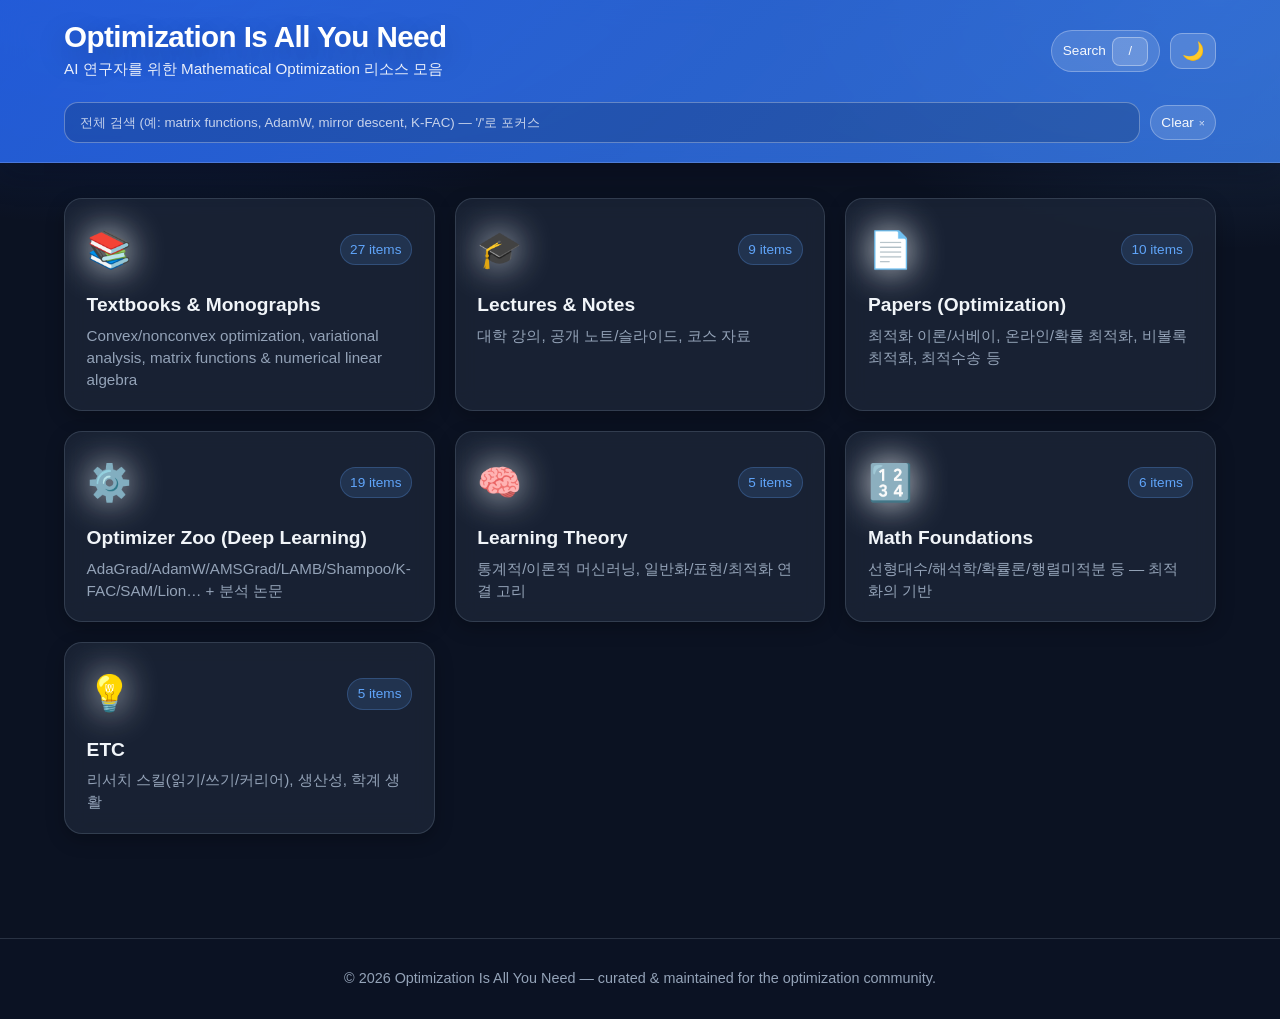
==== index.html @ f1d768b5 "Update print statement from 'Hello' to 'Goodbye'" ====
<!DOCTYPE html>
<html lang="ko">
<head>
  <meta charset="UTF-8" />
  <meta name="viewport" content="width=device-width, initial-scale=1.0" />
  <meta name="description" content="Optimization Is All You Need — mathematical optimization resources for AI researchers." />
  <title>Optimization Is All You Need</title>

  <style>
    * { margin: 0; padding: 0; box-sizing: border-box; }

    /* Theme */
    :root {
      --primary: #2563eb;
      --primary2: #3b82f6;
      --accent: #60a5fa;

      --bg: #0b1222;
      --panel: rgba(30, 41, 59, 0.85);
      --card: rgba(30, 41, 59, 0.7);
      --card-solid: #1e293b;

      --text: #f1f5f9;
      --muted: #94a3b8;
      --border: rgba(148, 163, 184, 0.22);

      --link: #7dd3fc;
      --shadow: 0 10px 30px rgba(0,0,0,0.35);
      --shadow-soft: 0 6px 18px rgba(0,0,0,0.25);

      --radius-lg: 18px;
      --radius-md: 12px;
      --radius-sm: 10px;
      --focus: 0 0 0 4px rgba(96, 165, 250, 0.25);
    }

    [data-theme="light"] {
      --bg: #f8fafc;
      --panel: rgba(255, 255, 255, 0.92);
      --card: rgba(255, 255, 255, 0.78);
      --card-solid: #ffffff;

      --text: #0f172a;
      --muted: #475569;
      --border: rgba(15, 23, 42, 0.12);

      --link: #2563eb;
      --shadow: 0 10px 26px rgba(2, 6, 23, 0.12);
      --shadow-soft: 0 6px 16px rgba(2, 6, 23, 0.09);
      --focus: 0 0 0 4px rgba(37, 99, 235, 0.16);
    }

    html { scroll-behavior: smooth; }
    body {
      font-family: -apple-system, BlinkMacSystemFont, "Segoe UI", Roboto, "Helvetica Neue", Arial, sans-serif;
      background: radial-gradient(1200px 600px at 12% -10%, rgba(37,99,235,0.35), transparent 55%),
                  radial-gradient(900px 500px at 95% 0%, rgba(96,165,250,0.22), transparent 50%),
                  var(--bg);
      color: var(--text);
      min-height: 100vh;
      line-height: 1.6;
      transition: background 0.25s ease, color 0.25s ease;
    }

    a { color: var(--link); }
    a:hover { color: var(--primary2); }

    :focus-visible { outline: none; box-shadow: var(--focus); border-radius: 8px; }

    /* Header */
    header {
      position: sticky;
      top: 0;
      z-index: 100;
      backdrop-filter: blur(14px);
      background: linear-gradient(135deg, rgba(37, 99, 235, 0.88), rgba(59, 130, 246, 0.78));
      border-bottom: 1px solid rgba(255,255,255,0.18);
      box-shadow: 0 12px 28px rgba(2,6,23,0.25);
    }

    .header-inner {
      max-width: 1200px;
      margin: 0 auto;
      padding: 1.3rem 1.5rem;
      display: flex;
      gap: 1rem;
      align-items: center;
      justify-content: space-between;
    }

    .brand {
      display: flex;
      flex-direction: column;
      gap: 0.25rem;
      min-width: 240px;
    }

    .logo {
      font-size: 1.85rem;
      font-weight: 800;
      color: white;
      letter-spacing: -0.02em;
      text-shadow: 0 10px 30px rgba(0,0,0,0.25);
      line-height: 1.1;
    }

    .tagline {
      font-size: 0.95rem;
      color: rgba(255, 255, 255, 0.9);
    }

    .header-actions {
      display: flex;
      align-items: center;
      gap: 0.65rem;
      flex-wrap: wrap;
      justify-content: flex-end;
    }

    .chip {
      display: inline-flex;
      align-items: center;
      gap: 0.4rem;
      padding: 0.35rem 0.65rem;
      border-radius: 999px;
      border: 1px solid rgba(255,255,255,0.28);
      background: rgba(255,255,255,0.14);
      color: rgba(255,255,255,0.95);
      text-decoration: none;
      font-size: 0.85rem;
      transition: transform 0.2s ease, background 0.2s ease, border-color 0.2s ease;
      cursor: pointer;
      user-select: none;
    }

    .chip:hover {
      background: rgba(255,255,255,0.20);
      border-color: rgba(255,255,255,0.35);
      transform: translateY(-1px);
    }

    .theme-toggle {
      display: inline-flex;
      align-items: center;
      justify-content: center;
      width: 46px;
      height: 36px;
      border-radius: 12px;
      background: rgba(255,255,255,0.16);
      border: 1px solid rgba(255,255,255,0.30);
      cursor: pointer;
      transition: all 0.25s ease;
    }
    .theme-toggle:hover { background: rgba(255,255,255,0.24); transform: translateY(-1px); }
    .theme-icon { font-size: 18px; line-height: 1; }

    .header-searchbar {
      max-width: 1200px;
      margin: 0 auto;
      padding: 0 1.5rem 1.15rem 1.5rem;
    }

    .global-search {
      display: grid;
      grid-template-columns: 1fr auto;
      gap: 0.65rem;
      align-items: center;
    }

    .search-input {
      width: 100%;
      padding: 0.75rem 0.95rem;
      border-radius: 14px;
      border: 1px solid rgba(255,255,255,0.30);
      background: rgba(15, 23, 42, 0.18);
      color: white;
      outline: none;
      transition: border-color 0.2s ease, background 0.2s ease;
    }
    [data-theme="light"] .search-input {
      background: rgba(255, 255, 255, 0.78);
      border-color: rgba(15,23,42,0.14);
      color: var(--text);
    }

    .search-input::placeholder { color: rgba(255,255,255,0.75); }
    [data-theme="light"] .search-input::placeholder { color: rgba(15,23,42,0.55); }

    .search-input:focus { border-color: rgba(255,255,255,0.55); background: rgba(15,23,42,0.26); }
    [data-theme="light"] .search-input:focus { border-color: rgba(37,99,235,0.35); background: rgba(255,255,255,0.95); }

    .kbd {
      display: inline-flex;
      align-items: center;
      justify-content: center;
      border-radius: 8px;
      padding: 0.2rem 0.45rem;
      border: 1px solid rgba(255,255,255,0.35);
      background: rgba(255,255,255,0.16);
      color: rgba(255,255,255,0.92);
      font-size: 0.8rem;
      min-width: 36px;
    }
    [data-theme="light"] .kbd {
      border-color: rgba(15,23,42,0.18);
      background: rgba(15,23,42,0.06);
      color: rgba(15,23,42,0.85);
    }

    /* Main container */
    .container {
      max-width: 1200px;
      margin: 0 auto;
      padding: 2.2rem 1.5rem 3.5rem;
    }

    /* Main Page / Category grid */
    .category-grid {
      display: grid;
      grid-template-columns: repeat(auto-fit, minmax(280px, 1fr));
      gap: 1.25rem;
    }

    .category-card {
      background: var(--card);
      border: 1px solid var(--border);
      border-radius: var(--radius-lg);
      padding: 1.35rem 1.35rem 1.2rem;
      box-shadow: var(--shadow-soft);
      cursor: pointer;
      position: relative;
      overflow: hidden;
      transition: transform 0.25s ease, border-color 0.25s ease, box-shadow 0.25s ease;
      backdrop-filter: blur(10px);
    }

    .category-card::before {
      content: "";
      position: absolute;
      inset: 0;
      background: radial-gradient(900px 300px at -10% 0%, rgba(96,165,250,0.18), transparent 60%),
                  radial-gradient(800px 260px at 110% 10%, rgba(37,99,235,0.18), transparent 60%);
      opacity: 0;
      transition: opacity 0.25s ease;
      pointer-events: none;
    }

    .category-card:hover {
      transform: translateY(-3px);
      border-color: rgba(96,165,250,0.55);
      box-shadow: var(--shadow);
    }
    .category-card:hover::before { opacity: 1; }

    .category-top {
      display: flex;
      align-items: center;
      justify-content: space-between;
      gap: 1rem;
      margin-bottom: 0.75rem;
    }

    .category-icon {
      font-size: 2.25rem;
      filter: drop-shadow(0 0 18px currentColor);
    }

    .category-count {
      display: inline-flex;
      align-items: center;
      justify-content: center;
      padding: 0.25rem 0.6rem;
      border-radius: 999px;
      font-size: 0.85rem;
      background: rgba(96,165,250,0.14);
      border: 1px solid rgba(96,165,250,0.25);
      color: var(--accent);
      min-width: 64px;
    }
    [data-theme="light"] .category-count {
      background: rgba(37,99,235,0.08);
      border-color: rgba(37,99,235,0.18);
      color: var(--primary);
    }

    .category-title {
      font-size: 1.2rem;
      font-weight: 750;
      margin-bottom: 0.25rem;
      color: var(--text);
    }

    .category-description {
      color: var(--muted);
      font-size: 0.95rem;
      line-height: 1.45;
    }

    /* Resource pages */
    .resource-page { display: none; }
    .fade-in { animation: fadeIn 0.5s ease-out; }

    @keyframes fadeIn {
      from { opacity: 0; transform: translateY(10px); }
      to { opacity: 1; transform: translateY(0); }
    }

    .page-header {
      display: flex;
      flex-direction: column;
      gap: 0.35rem;
      margin: 1rem 0 1.35rem;
      padding-bottom: 1rem;
      border-bottom: 1px solid var(--border);
    }

    .page-title {
      font-size: 2rem;
      font-weight: 850;
      letter-spacing: -0.02em;
      background: linear-gradient(135deg, var(--primary), var(--accent));
      -webkit-background-clip: text;
      -webkit-text-fill-color: transparent;
    }

    .page-subtitle {
      color: var(--muted);
      font-size: 0.98rem;
    }

    .back-button {
      display: inline-flex;
      align-items: center;
      gap: 0.5rem;
      padding: 0.65rem 0.95rem;
      border-radius: 12px;
      border: 1px solid var(--border);
      background: var(--panel);
      color: var(--text);
      cursor: pointer;
      box-shadow: var(--shadow-soft);
      transition: transform 0.2s ease, border-color 0.2s ease, background 0.2s ease;
      margin-top: 0.25rem;
      text-decoration: none;
      width: fit-content;
    }
    .back-button:hover {
      transform: translateX(-2px);
      border-color: rgba(96,165,250,0.55);
      background: rgba(96,165,250,0.10);
    }

    .toolbar {
      position: sticky;
      top: 138px;
      z-index: 50;
      background: linear-gradient(to bottom, rgba(2, 6, 23, 0.00), rgba(2, 6, 23, 0.12) 18%, rgba(2,6,23,0.00));
      padding: 0.75rem 0;
      margin-bottom: 0.75rem;
    }
    [data-theme="light"] .toolbar {
      background: linear-gradient(to bottom, rgba(248, 250, 252, 0.00), rgba(248, 250, 252, 0.82) 18%, rgba(248, 250, 252, 0.00));
    }

    .toolbar-inner {
      display: grid;
      grid-template-columns: 1.1fr 0.55fr 0.55fr auto;
      gap: 0.65rem;
      align-items: center;
    }

    .select {
      width: 100%;
      padding: 0.72rem 0.85rem;
      border-radius: 14px;
      border: 1px solid var(--border);
      background: var(--panel);
      color: var(--text);
      outline: none;
      transition: border-color 0.2s ease, transform 0.2s ease;
    }
    .select:hover { border-color: rgba(96,165,250,0.55); }
    .select:focus { border-color: rgba(96,165,250,0.65); }

    .count {
      color: var(--muted);
      font-size: 0.9rem;
      white-space: nowrap;
      justify-self: end;
    }

    /* Table */
    .table-wrap {
      background: var(--card);
      border: 1px solid var(--border);
      border-radius: var(--radius-lg);
      overflow: hidden;
      box-shadow: var(--shadow-soft);
      backdrop-filter: blur(12px);
    }

    .resource-table {
      width: 100%;
      border-collapse: separate;
      border-spacing: 0;
    }

    .resource-table thead th {
      position: sticky;
      top: 218px;
      z-index: 10;
      background: rgba(37,99,235,0.11);
      border-bottom: 1px solid var(--border);
      padding: 0.9rem 1rem;
      text-align: left;
      font-size: 0.82rem;
      text-transform: uppercase;
      letter-spacing: 0.08em;
      color: var(--text);
      user-select: none;
    }
    [data-theme="light"] .resource-table thead th {
      background: rgba(37,99,235,0.06);
    }

    .resource-table tbody td {
      padding: 0.95rem 1rem;
      border-bottom: 1px solid rgba(148,163,184,0.16);
      color: var(--muted);
      vertical-align: top;
    }
    [data-theme="light"] .resource-table tbody td { border-bottom-color: rgba(15,23,42,0.08); }

    .resource-table tbody tr {
      transition: transform 0.18s ease, background 0.18s ease;
    }

    .resource-table tbody tr:hover {
      background: rgba(96,165,250,0.08);
      transform: translateX(3px);
    }
    [data-theme="light"] .resource-table tbody tr:hover {
      background: rgba(37,99,235,0.04);
    }

    .resource-title {
      color: var(--text);
      font-weight: 650;
      margin-bottom: 0.25rem;
      line-height: 1.35;
    }
    .resource-meta {
      display: flex;
      gap: 0.35rem;
      flex-wrap: wrap;
      margin-top: 0.35rem;
    }

    .tag {
      display: inline-flex;
      align-items: center;
      padding: 0.18rem 0.55rem;
      border-radius: 999px;
      border: 1px solid rgba(96,165,250,0.25);
      background: rgba(96,165,250,0.12);
      color: var(--accent);
      font-size: 0.78rem;
      line-height: 1.3;
    }
    [data-theme="light"] .tag {
      border-color: rgba(37,99,235,0.18);
      background: rgba(37,99,235,0.08);
      color: var(--primary);
    }

    .badge {
      display: inline-flex;
      align-items: center;
      gap: 0.35rem;
      padding: 0.18rem 0.55rem;
      border-radius: 999px;
      font-size: 0.78rem;
      border: 1px solid rgba(255,255,255,0.20);
      background: rgba(15,23,42,0.18);
      color: rgba(255,255,255,0.90);
      line-height: 1.3;
    }
    [data-theme="light"] .badge {
      border-color: rgba(15,23,42,0.12);
      background: rgba(15,23,42,0.04);
      color: rgba(15,23,42,0.84);
    }

    .resource-link {
      display: inline-flex;
      align-items: center;
      gap: 0.3rem;
      color: var(--link);
      text-decoration: none;
      font-weight: 650;
      white-space: nowrap;
      transition: transform 0.15s ease, color 0.15s ease;
    }
    .resource-link:hover { transform: translateX(2px); color: var(--primary2); }
    .links {
      display: flex;
      flex-wrap: wrap;
      gap: 0.5rem;
    }

    .muted { color: var(--muted); }

    /* Column widths */
    .col-title { width: 44%; }
    .col-author { width: 22%; }
    .col-year { width: 9%; }
    .col-tags { width: 17%; }
    .col-link { width: 8%; }

    .hide-mobile { display: table-cell; }

    /* Global search results */
    .global-results {
      margin-top: 1.2rem;
      background: var(--card);
      border: 1px solid var(--border);
      border-radius: var(--radius-lg);
      box-shadow: var(--shadow-soft);
      padding: 1.1rem 1.1rem 0.6rem;
      display: none;
      backdrop-filter: blur(10px);
    }

    .results-header {
      display: flex;
      align-items: baseline;
      justify-content: space-between;
      gap: 1rem;
      margin-bottom: 0.85rem;
    }

    .results-title {
      font-size: 1.1rem;
      font-weight: 800;
      color: var(--text);
    }

    .results-list {
      display: grid;
      grid-template-columns: repeat(auto-fit, minmax(280px, 1fr));
      gap: 0.85rem;
      padding-bottom: 0.75rem;
    }

    .result-card {
      background: rgba(15,23,42,0.12);
      border: 1px solid var(--border);
      border-radius: var(--radius-md);
      padding: 0.95rem 0.95rem 0.85rem;
      transition: transform 0.2s ease, border-color 0.2s ease;
      cursor: pointer;
    }
    [data-theme="light"] .result-card { background: rgba(15,23,42,0.03); }
    .result-card:hover { transform: translateY(-2px); border-color: rgba(96,165,250,0.55); }

    .result-kicker {
      display: flex;
      justify-content: space-between;
      align-items: center;
      gap: 0.75rem;
      margin-bottom: 0.35rem;
    }

    .result-category {
      font-size: 0.82rem;
      font-weight: 750;
      color: rgba(255,255,255,0.86);
      background: rgba(255,255,255,0.14);
      padding: 0.18rem 0.55rem;
      border-radius: 999px;
      border: 1px solid rgba(255,255,255,0.18);
    }
    [data-theme="light"] .result-category {
      color: rgba(15,23,42,0.80);
      background: rgba(15,23,42,0.05);
      border-color: rgba(15,23,42,0.10);
    }

    .result-title {
      color: var(--text);
      font-weight: 800;
      line-height: 1.25;
      margin-bottom: 0.2rem;
    }

    .result-authors { color: var(--muted); font-size: 0.92rem; }

    /* Modal */
    .modal {
      position: fixed;
      inset: 0;
      background: rgba(2, 6, 23, 0.6);
      display: none;
      align-items: center;
      justify-content: center;
      padding: 1.2rem;
      z-index: 200;
    }
    [data-theme="light"] .modal { background: rgba(2, 6, 23, 0.38); }

    .modal-card {
      width: min(860px, 100%);
      background: var(--card-solid);
      border: 1px solid var(--border);
      border-radius: var(--radius-lg);
      box-shadow: var(--shadow);
      overflow: hidden;
    }

    .modal-header {
      padding: 1rem 1.15rem;
      border-bottom: 1px solid var(--border);
      display: flex;
      justify-content: space-between;
      align-items: flex-start;
      gap: 1rem;
      background: linear-gradient(135deg, rgba(37,99,235,0.10), rgba(96,165,250,0.06));
    }

    .modal-title {
      font-size: 1.15rem;
      font-weight: 850;
      color: var(--text);
      line-height: 1.25;
    }

    .modal-close {
      border: 1px solid var(--border);
      background: rgba(15,23,42,0.12);
      color: var(--text);
      border-radius: 12px;
      padding: 0.45rem 0.65rem;
      cursor: pointer;
      transition: transform 0.2s ease, border-color 0.2s ease, background 0.2s ease;
      white-space: nowrap;
    }
    .modal-close:hover { transform: translateY(-1px); border-color: rgba(96,165,250,0.55); background: rgba(96,165,250,0.10); }

    .modal-body {
      padding: 1rem 1.15rem 1.2rem;
      display: grid;
      grid-template-columns: 1fr 1fr;
      gap: 1rem 1.25rem;
    }

    .kv {
      padding: 0.85rem 0.9rem;
      border-radius: var(--radius-md);
      border: 1px solid var(--border);
      background: rgba(15,23,42,0.10);
    }
    [data-theme="light"] .kv { background: rgba(15,23,42,0.03); }

    .k { color: var(--muted); font-size: 0.82rem; text-transform: uppercase; letter-spacing: 0.08em; margin-bottom: 0.35rem; }
    .v { color: var(--text); font-size: 0.98rem; line-height: 1.45; }

    .modal-links { display: flex; flex-wrap: wrap; gap: 0.55rem; margin-top: 0.6rem; }

    /* Footer */
    footer {
      border-top: 1px solid var(--border);
      background: rgba(15,23,42,0.10);
      padding: 1.8rem 1rem;
      text-align: center;
      color: var(--muted);
      font-size: 0.9rem;
      margin-top: 3rem;
    }
    [data-theme="light"] footer { background: rgba(15,23,42,0.03); }

    /* Responsive */
    @media (max-width: 980px) {
      .toolbar-inner { grid-template-columns: 1fr 1fr 1fr; }
      .count { justify-self: start; grid-column: 1 / -1; }
      .resource-table thead th { top: 252px; }
    }

    @media (max-width: 760px) {
      .header-inner { flex-direction: column; align-items: flex-start; }
      .header-actions { width: 100%; justify-content: space-between; }
      .global-search { grid-template-columns: 1fr; }
      .toolbar { top: 170px; }
      .toolbar-inner { grid-template-columns: 1fr; }
      .hide-mobile { display: none; }
      .resource-table thead th { top: 310px; }
      .modal-body { grid-template-columns: 1fr; }
    }

    @media (prefers-reduced-motion: reduce) {
      * { animation: none !important; transition: none !important; scroll-behavior: auto !important; }
    }
  </style>
</head>

<body>
  <header>
    <div class="header-inner">
      <div class="brand">
        <div class="logo">Optimization Is All You Need</div>
        <div class="tagline">AI 연구자를 위한 Mathematical Optimization 리소스 모음</div>
      </div>

      <div class="header-actions">
        <span class="chip" title="키보드 단축키">
          <span>Search</span>
          <span class="kbd">/</span>
        </span>

        <button class="theme-toggle" onclick="toggleTheme()" aria-label="Toggle theme">
          <span class="theme-icon">🌙</span>
        </button>
      </div>
    </div>

    <div class="header-searchbar">
      <div class="global-search">
        <input id="global-search-input" class="search-input" type="text"
               placeholder="전체 검색 (예: matrix functions, AdamW, mirror descent, K-FAC) — '/'로 포커스"
               autocomplete="off" />
        <span class="chip" onclick="clearGlobalSearch()" title="검색 초기화">Clear ⨯</span>
      </div>
    </div>
  </header>

  <main class="container">
    <!-- MAIN -->
    <section id="main-page" class="fade-in">
      <div class="category-grid">
        <div class="category-card" onclick="showCategory('textbook')">
          <div class="category-top">
            <div class="category-icon">📚</div>
            <div class="category-count" data-count-for="textbook">—</div>
          </div>
          <div class="category-title">Textbooks & Monographs</div>
          <div class="category-description">Convex/nonconvex optimization, variational analysis, matrix functions & numerical linear algebra</div>
        </div>

        <div class="category-card" onclick="showCategory('lecture')">
          <div class="category-top">
            <div class="category-icon">🎓</div>
            <div class="category-count" data-count-for="lecture">—</div>
          </div>
          <div class="category-title">Lectures & Notes</div>
          <div class="category-description">대학 강의, 공개 노트/슬라이드, 코스 자료</div>
        </div>

        <div class="category-card" onclick="showCategory('paper')">
          <div class="category-top">
            <div class="category-icon">📄</div>
            <div class="category-count" data-count-for="paper">—</div>
          </div>
          <div class="category-title">Papers (Optimization)</div>
          <div class="category-description">최적화 이론/서베이, 온라인/확률 최적화, 비볼록 최적화, 최적수송 등</div>
        </div>

        <div class="category-card" onclick="showCategory('optimizer')">
          <div class="category-top">
            <div class="category-icon">⚙️</div>
            <div class="category-count" data-count-for="optimizer">—</div>
          </div>
          <div class="category-title">Optimizer Zoo (Deep Learning)</div>
          <div class="category-description">AdaGrad/AdamW/AMSGrad/LAMB/Shampoo/K-FAC/SAM/Lion… + 분석 논문</div>
        </div>

        <div class="category-card" onclick="showCategory('learning-theory')">
          <div class="category-top">
            <div class="category-icon">🧠</div>
            <div class="category-count" data-count-for="learning-theory">—</div>
          </div>
          <div class="category-title">Learning Theory</div>
          <div class="category-description">통계적/이론적 머신러닝, 일반화/표현/최적화 연결 고리</div>
        </div>

        <div class="category-card" onclick="showCategory('mathematics')">
          <div class="category-top">
            <div class="category-icon">🔢</div>
            <div class="category-count" data-count-for="mathematics">—</div>
          </div>
          <div class="category-title">Math Foundations</div>
          <div class="category-description">선형대수/해석학/확률론/행렬미적분 등 — 최적화의 기반</div>
        </div>

        <div class="category-card" onclick="showCategory('etc')">
          <div class="category-top">
            <div class="category-icon">💡</div>
            <div class="category-count" data-count-for="etc">—</div>
          </div>
          <div class="category-title">ETC</div>
          <div class="category-description">리서치 스킬(읽기/쓰기/커리어), 생산성, 학계 생활</div>
        </div>
      </div>

      <div id="global-search-results" class="global-results">
        <div class="results-header">
          <div class="results-title">Search results</div>
          <div class="muted" id="global-search-count"></div>
        </div>
        <div id="global-search-list" class="results-list"></div>
      </div>
    </section>

    <!-- TEXTBOOK -->
    <section id="textbook-page" class="resource-page">
      <button class="back-button" onclick="showMain()">← Back</button>
      <div class="page-header">
        <div class="page-title">📚 Textbooks & Monographs</div>
        <div class="page-subtitle">최적화 이론 + 수치선형대수(행렬함수 포함)까지 한 번에</div>
      </div>
      <div class="toolbar">
        <div class="toolbar-inner">
          <input id="textbook-search" class="select" type="text" placeholder="Search (title / authors / tags / notes) ..." autocomplete="off" />
          <select id="textbook-tag" class="select"></select>
          <select id="textbook-sort" class="select"></select>
          <div id="textbook-count" class="count"></div>
        </div>
      </div>
      <div class="table-wrap">
        <table id="textbook-table" class="resource-table">
          <thead>
            <tr>
              <th class="col-title">Title</th>
              <th class="col-author">Author(s)</th>
              <th class="col-year hide-mobile">Year</th>
              <th class="col-tags hide-mobile">Tags</th>
              <th class="col-link">Links</th>
            </tr>
          </thead>
          <tbody></tbody>
        </table>
      </div>
    </section>

    <!-- LECTURE -->
    <section id="lecture-page" class="resource-page">
      <button class="back-button" onclick="showMain()">← Back</button>
      <div class="page-header">
        <div class="page-title">🎓 Lectures & Notes</div>
        <div class="page-subtitle">검증된 코스 페이지/슬라이드/노트 위주로 정리</div>
      </div>
      <div class="toolbar">
        <div class="toolbar-inner">
          <input id="lecture-search" class="select" type="text" placeholder="Search (title / instructor / tags) ..." autocomplete="off" />
          <select id="lecture-tag" class="select"></select>
          <select id="lecture-sort" class="select"></select>
          <div id="lecture-count" class="count"></div>
        </div>
      </div>
      <div class="table-wrap">
        <table id="lecture-table" class="resource-table">
          <thead>
            <tr>
              <th class="col-title">Course / Resource</th>
              <th class="col-author">Instructor / Owner</th>
              <th class="col-year hide-mobile">Level</th>
              <th class="col-tags hide-mobile">Tags</th>
              <th class="col-link">Links</th>
            </tr>
          </thead>
          <tbody></tbody>
        </table>
      </div>
    </section>

    <!-- PAPER -->
    <section id="paper-page" class="resource-page">
      <button class="back-button" onclick="showMain()">← Back</button>
      <div class="page-header">
        <div class="page-title">📄 Papers (Optimization)</div>
        <div class="page-subtitle">서베이/이론/응용 — 최적화 연구의 큰 지도</div>
      </div>
      <div class="toolbar">
        <div class="toolbar-inner">
          <input id="paper-search" class="select" type="text" placeholder="Search (title / authors / venue / tags) ..." autocomplete="off" />
          <select id="paper-tag" class="select"></select>
          <select id="paper-sort" class="select"></select>
          <div id="paper-count" class="count"></div>
        </div>
      </div>
      <div class="table-wrap">
        <table id="paper-table" class="resource-table">
          <thead>
            <tr>
              <th class="col-title">Title</th>
              <th class="col-author">Author(s)</th>
              <th class="col-year hide-mobile">Year</th>
              <th class="col-tags hide-mobile">Tags</th>
              <th class="col-link">Links</th>
            </tr>
          </thead>
          <tbody></tbody>
        </table>
      </div>
    </section>

    <!-- OPTIMIZER -->
    <section id="optimizer-page" class="resource-page">
      <button class="back-button" onclick="showMain()">← Back</button>
      <div class="page-header">
        <div class="page-title">⚙️ Optimizer Zoo (Deep Learning)</div>
        <div class="page-subtitle">대표 옵티마이저 논문 + 수렴/일반화 분석 (태그/검색/정렬 지원)</div>
      </div>
      <div class="toolbar">
        <div class="toolbar-inner">
          <input id="optimizer-search" class="select" type="text" placeholder="Search (AdamW / Shampoo / SAM / …) ..." autocomplete="off" />
          <select id="optimizer-tag" class="select"></select>
          <select id="optimizer-sort" class="select"></select>
          <div id="optimizer-count" class="count"></div>
        </div>
      </div>
      <div class="table-wrap">
        <table id="optimizer-table" class="resource-table">
          <thead>
            <tr>
              <th class="col-title">Title</th>
              <th class="col-author">Author(s)</th>
              <th class="col-year hide-mobile">Year</th>
              <th class="col-tags hide-mobile">Tags</th>
              <th class="col-link">Links</th>
            </tr>
          </thead>
          <tbody></tbody>
        </table>
      </div>
    </section>

    <!-- LEARNING THEORY -->
    <section id="learning-theory-page" class="resource-page">
      <button class="back-button" onclick="showMain()">← Back</button>
      <div class="page-header">
        <div class="page-title">🧠 Learning Theory</div>
        <div class="page-subtitle">최적화와 학습이 만나는 지점 (일반화/표현/통계)</div>
      </div>
      <div class="toolbar">
        <div class="toolbar-inner">
          <input id="learning-theory-search" class="select" type="text" placeholder="Search ..." autocomplete="off" />
          <select id="learning-theory-tag" class="select"></select>
          <select id="learning-theory-sort" class="select"></select>
          <div id="learning-theory-count" class="count"></div>
        </div>
      </div>
      <div class="table-wrap">
        <table id="learning-theory-table" class="resource-table">
          <thead>
            <tr>
              <th class="col-title">Title</th>
              <th class="col-author">Author(s)</th>
              <th class="col-year hide-mobile">Year</th>
              <th class="col-tags hide-mobile">Tags</th>
              <th class="col-link">Links</th>
            </tr>
          </thead>
          <tbody></tbody>
        </table>
      </div>
    </section>

    <!-- MATHEMATICS -->
    <section id="mathematics-page" class="resource-page">
      <button class="back-button" onclick="showMain()">← Back</button>
      <div class="page-header">
        <div class="page-title">🔢 Math Foundations</div>
        <div class="page-subtitle">선형대수/확률/해석/행렬미적분/고차원확률 — 연구 필수 배경지식</div>
      </div>
      <div class="toolbar">
        <div class="toolbar-inner">
          <input id="mathematics-search" class="select" type="text" placeholder="Search ..." autocomplete="off" />
          <select id="mathematics-tag" class="select"></select>
          <select id="mathematics-sort" class="select"></select>
          <div id="mathematics-count" class="count"></div>
        </div>
      </div>
      <div class="table-wrap">
        <table id="mathematics-table" class="resource-table">
          <thead>
            <tr>
              <th class="col-title">Title</th>
              <th class="col-author">Author(s)</th>
              <th class="col-year hide-mobile">Year</th>
              <th class="col-tags hide-mobile">Tags</th>
              <th class="col-link">Links</th>
            </tr>
          </thead>
          <tbody></tbody>
        </table>
      </div>
    </section>

    <!-- ETC -->
    <section id="etc-page" class="resource-page">
      <button class="back-button" onclick="showMain()">← Back</button>
      <div class="page-header">
        <div class="page-title">💡 ETC</div>
        <div class="page-subtitle">좋은 연구자가 되기 위한 글/강의/가이드</div>
      </div>
      <div class="toolbar">
        <div class="toolbar-inner">
          <input id="etc-search" class="select" type="text" placeholder="Search ..." autocomplete="off" />
          <select id="etc-tag" class="select"></select>
          <select id="etc-sort" class="select"></select>
          <div id="etc-count" class="count"></div>
        </div>
      </div>
      <div class="table-wrap">
        <table id="etc-table" class="resource-table">
          <thead>
            <tr>
              <th class="col-title">Title</th>
              <th class="col-author">Author(s)</th>
              <th class="col-year hide-mobile">Year</th>
              <th class="col-tags hide-mobile">Tags</th>
              <th class="col-link">Links</th>
            </tr>
          </thead>
          <tbody></tbody>
        </table>
      </div>
    </section>
  </main>

  <footer>
    <div>© 2026 Optimization Is All You Need — curated &amp; maintained for the optimization community.</div>
  </footer>

  <!-- DETAIL MODAL -->
  <div id="detail-modal" class="modal" role="dialog" aria-modal="true" aria-hidden="true">
    <div class="modal-card" role="document">
      <div class="modal-header">
        <div>
          <div id="modal-title" class="modal-title">Title</div>
          <div id="modal-subtitle" class="muted"></div>
        </div>
        <button class="modal-close" onclick="closeModal()">Close ⨯</button>
      </div>
      <div class="modal-body">
        <div class="kv">
          <div class="k">Authors</div>
          <div id="modal-authors" class="v">—</div>
        </div>
        <div class="kv">
          <div class="k">Year / Level</div>
          <div id="modal-year" class="v">—</div>
        </div>
        <div class="kv">
          <div class="k">Tags</div>
          <div id="modal-tags" class="v">—</div>
        </div>
        <div class="kv">
          <div class="k">Notes</div>
          <div id="modal-notes" class="v">—</div>
        </div>
        <div class="kv" style="grid-column: 1 / -1;">
          <div class="k">Links</div>
          <div id="modal-links" class="modal-links"></div>
        </div>
      </div>
    </div>
  </div>

  <script>
    /*******************************************************************
     * Data
     *******************************************************************/
    const CATEGORY_LABELS = {
      "textbook": "Textbooks",
      "lecture": "Lectures",
      "paper": "Papers",
      "optimizer": "Optimizers",
      "learning-theory": "Learning Theory",
      "mathematics": "Mathematics",
      "etc": "ETC"
    };

    const DATA = {
      "textbook": [
        {
          title: "Convex Optimization",
          authors: "Stephen Boyd, Lieven Vandenberghe",
          year: 2004,
          tags: ["Convex", "Duality", "Free PDF"],
          notes: "클래식. 최적화/듀얼리티/내부점 방법까지.",
          links: [{ label: "PDF", url: "https://web.stanford.edu/~boyd/cvxbook/bv_cvxbook.pdf" }]
        },
        {
          title: "Introductory Lectures on Convex Optimization: A Basic Course",
          authors: "Yurii Nesterov",
          year: 2004,
          tags: ["Convex", "Complexity", "Book"],
          notes: "가속도/복잡도 관점의 표준 레퍼런스.",
          links: [{ label: "Springer", url: "https://link.springer.com/book/10.1007/978-1-4419-8853-9" }]
        },
        {
          title: "Lectures on Convex Optimization (2nd ed.)",
          authors: "Yurii Nesterov",
          year: 2018,
          tags: ["Convex", "Advanced", "Book"],
          notes: "스무딩/내부점/복잡도까지 더 현대적으로 정리.",
          links: [{ label: "Springer", url: "https://link.springer.com/book/10.1007/978-3-319-91578-4" }]
        },
        {
          title: "Lectures on Modern Convex Optimization",
          authors: "Aharon Ben-Tal, Arkadi Nemirovski",
          year: 2001,
          tags: ["Conic", "SDP", "Robust", "Book"],
          notes: "구조적(convex) 문제(특히 conic/SDP/robust) 중심.",
          links: [{ label: "SIAM", url: "https://epubs.siam.org/doi/10.1137/1.9780898718829" }]
        },
        {
          title: "First-Order Methods in Optimization",
          authors: "Amir Beck",
          year: 2017,
          tags: ["First-order", "Proximal", "ADMM", "Book"],
          notes: "프록시멀/가속/분해/ADMM까지 한 권에.",
          links: [{ label: "SIAM", url: "https://epubs.siam.org/doi/10.1137/1.9781611974997" }]
        },
        {
          title: "Numerical Optimization",
          authors: "Jorge Nocedal, Stephen J. Wright",
          year: 2006,
          tags: ["Numerical", "Quasi-Newton", "Trust-region", "Book"],
          notes: "연속 최적화 알고리즘(실무+이론) 대표 교과서.",
          links: [{ label: "Springer", url: "https://link.springer.com/book/10.1007/978-0-387-40065-5" }]
        },
        {
          title: "Nonlinear Programming (3rd ed.)",
          authors: "Dimitri P. Bertsekas",
          year: 2016,
          tags: ["Nonlinear", "KKT", "Duality", "Book"],
          notes: "라그랑주/제약/비선형 최적화의 깊은 정리.",
          links: [{ label: "Athena", url: "https://www.athenasc.com/nonlinbook.html" }]
        },
        {
          title: "Introduction to Linear Optimization",
          authors: "Dimitris Bertsimas, John N. Tsitsiklis",
          year: 1997,
          tags: ["LP", "Network flow", "Discrete", "Book"],
          notes: "LP/네트워크/정수 최적화 입문을 깔끔하게.",
          links: [{ label: "Athena", url: "https://athenasc.com/linoptbook.html" }]
        },
        {
          title: "Convex Optimization: Algorithms and Complexity",
          authors: "Sébastien Bubeck",
          year: 2014,
          tags: ["Convex", "Complexity", "Free PDF"],
          notes: "블랙박스 모델/복잡도 정리와 알고리즘 요약.",
          links: [{ label: "arXiv", url: "https://arxiv.org/abs/1405.4980" }]
        },
        {
          title: "Introduction to Online Convex Optimization",
          authors: "Elad Hazan",
          year: 2019,
          tags: ["OCO", "Regret", "Bandits", "Free PDF"],
          notes: "OCO를 '프로세스'로 보는 관점의 필독 노트.",
          links: [{ label: "arXiv", url: "https://arxiv.org/abs/1909.05207" }]
        },
        {
          title: "A Modern Introduction to Online Learning",
          authors: "Francesco Orabona",
          year: 2019,
          tags: ["Online", "Parameter-free", "Free PDF"],
          notes: "파라미터-프리, 적응적 온라인 학습 관점.",
          links: [{ label: "arXiv", url: "https://arxiv.org/abs/1912.13213" }]
        },
        {
          title: "Online Learning and Online Convex Optimization",
          authors: "Shai Shalev-Shwartz",
          year: 2012,
          tags: ["OCO", "Regret", "Monograph"],
          notes: "Now Publishers 모노그래프(정리 중심).",
          links: [{ label: "Now", url: "https://www.nowpublishers.com/article/Details/MAL-018" }]
        },
        {
          title: "Convex Analysis and Monotone Operator Theory in Hilbert Spaces (2nd ed.)",
          authors: "Heinz H. Bauschke, Patrick L. Combettes",
          year: 2017,
          tags: ["Convex", "Monotone", "Proximal", "Book"],
          notes: "모노톤 연산자/고정점/프록시멀 알고리즘의 큰 뼈대.",
          links: [{ label: "Springer", url: "https://link.springer.com/book/10.1007/978-3-319-48311-5" }]
        },
        {
          title: "Variational Analysis",
          authors: "R. Tyrrell Rockafellar, Roger J.-B. Wets",
          year: 1998,
          tags: ["Variational", "Subdifferential", "Book"],
          notes: "서브미분/에피수렴/모노톤 등 최적화의 언어.",
          links: [{ label: "Springer", url: "https://link.springer.com/book/10.1007/978-3-642-02431-3" }]
        },
        {
          title: "Convex Optimization Theory (free draft)",
          authors: "Dimitri P. Bertsekas",
          year: 2019,
          tags: ["Convex", "Duality", "Free PDF"],
          notes: "Bertsekas가 공개한 Convex theory PDF (정리+직관).",
          links: [{ label: "PDF", url: "https://web.mit.edu/dimitrib/www/Convex_Theory_Entire_Book.pdf" }]
        },
        {
          title: "Shampoo: Preconditioned Stochastic Tensor Optimization",
          authors: "Vineet Gupta, Tomer Koren, Yoram Singer",
          year: 2018,
          tags: ["Second-order-ish", "Preconditioning", "Free PDF"],
          notes: "텐서 구조를 이용한 preconditioner(이론 포함).",
          links: [{ label: "arXiv", url: "https://arxiv.org/abs/1802.09568" }]
        },
        {
          title: "Matrix Analysis (2nd ed.)",
          authors: "Roger A. Horn, Charles R. Johnson",
          year: 2012,
          tags: ["Matrix", "Inequalities", "Book"],
          notes: "행렬 부등식/스펙트럼/정규형까지. 필수 레퍼런스.",
          links: [{ label: "Cambridge", url: "https://www.cambridge.org/cv/universitypress/subjects/mathematics/algebra/matrix-analysis-2nd-edition" }]
        },
        {
          title: "Topics in Matrix Analysis",
          authors: "Roger A. Horn, Charles R. Johnson",
          year: 1991,
          tags: ["Matrix", "Advanced", "Book"],
          notes: "Matrix Analysis 후속. 더 깊은 토픽들.",
          links: [{ label: "Cambridge", url: "https://www.cambridge.org/core/books/topics-in-matrix-analysis/B988495A235F1C3406EA484A2C477B03" }]
        },
        {
          title: "Matrix Analysis",
          authors: "Rajendra Bhatia",
          year: 1997,
          tags: ["Matrix", "Operator", "Book"],
          notes: "Functional-analytic 스타일의 matrix inequalities 정리.",
          links: [{ label: "Springer", url: "https://link.springer.com/book/10.1007/978-1-4612-0653-8" }]
        },
        {
          title: "Functions of Matrices: Theory and Computation",
          authors: "Nicholas J. Higham",
          year: 2008,
          tags: ["Matrix Functions", "Numerical", "Book"],
          notes: "행렬함수의 사실상 표준 교과서(SIAM).",
          links: [{ label: "SIAM", url: "https://epubs.siam.org/doi/10.1137/1.9780898717778" }]
        },
        {
          title: "Matrix Computations (4th ed.)",
          authors: "Gene H. Golub, Charles F. Van Loan",
          year: 2013,
          tags: ["Numerical LA", "Matrix", "Book"],
          notes: "수치선형대수의 바이블(분해/해법/행렬함수).",
          links: [{ label: "JHU Press", url: "https://www.press.jhu.edu/books/title/10678/matrix-computations" }]
        },
        {
          title: "Numerical Linear Algebra",
          authors: "Lloyd N. Trefethen, David Bau III",
          year: 1997,
          tags: ["Numerical LA", "Book"],
          notes: "짧고 밀도 높은 수치선형대수 교과서(SIAM).",
          links: [{ label: "SIAM", url: "https://epubs.siam.org/doi/10.1137/1.9780898719574" }]
        },
        {
          title: "Accuracy and Stability of Numerical Algorithms (2nd ed.)",
          authors: "Nicholas J. Higham",
          year: 2002,
          tags: ["Numerical", "Floating point", "Book"],
          notes: "수치 오차/안정성의 기본기(특히 선형대수).",
          links: [{ label: "SIAM", url: "https://epubs.siam.org/doi/book/10.1137/1.9780898718027" }]
        },
        {
          title: "Bandit Algorithms",
          authors: "Tor Lattimore, Csaba Szepesvári",
          year: 2020,
          tags: ["Bandits", "Free PDF"],
          notes: "밴딧의 거의 모든 것(무료 PDF 제공).",
          links: [{ label: "PDF", url: "https://tor-lattimore.com/downloads/book/book.pdf" }]
        },
        {
          title: "Algorithms for Optimization",
          authors: "Mykel J. Kochenderfer, Tim A. Wheeler",
          year: 2019,
          tags: ["General", "Free PDF"],
          notes: "광범위한 최적화 알고리즘을 실전 관점으로.",
          links: [{ label: "PDF", url: "https://algorithmsbook.com/optimization/files/optimization.pdf" }]
        },
        {
          title: "Large Scale Convex Optimization",
          authors: "Kyungseok Ryu",
          year: 2023,
          tags: ["Large-scale", "Free", "Book"],
          notes: "대규모 최적화 실전/이론(웹 기반).",
          links: [{ label: "Site", url: "https://large-scale-book.mathopt.com" }]
        },
        {
          title: "Perturbations, Optimization, and Statistics",
          authors: "Tamir Hazan, George Papandreou, Daniel Tarlow (eds.)",
          year: 2016,
          tags: ["Optimization", "Statistics", "Book"],
          notes: "Perturbation 관점(예: Gumbel)과 최적화/통계 연결.",
          links: [{ label: "MIT Press", url: "https://mitpress.mit.edu/9780262549943/perturbations-optimization-and-statistics/" }]
        }
      ],

      "lecture": [
        {
          title: "EE364a: Convex Optimization I",
          authors: "Stephen Boyd (Stanford)",
          year: "상~",
          tags: ["Convex", "Course", "Stanford"],
          notes: "코스 페이지(과제/자료). SEE/영상도 함께 참고 가능.",
          links: [
            { label: "Course", url: "https://ee364a.stanford.edu/" },
            { label: "SEE", url: "https://see.stanford.edu/Course/EE364A" }
          ]
        },
        {
          title: "EE364b: Convex Optimization II",
          authors: "Stephen Boyd (Stanford)",
          year: "상~",
          tags: ["Convex", "Course", "Stanford"],
          notes: "decomposition/robust/relaxation 등 응용 중심.",
          links: [
            { label: "Course", url: "https://stanford.edu/class/ee364b/" },
            { label: "Slides", url: "https://stanford.edu/class/ee364b/lectures.html" }
          ]
        },
        {
          title: "CMU 10-725 Convex Optimization",
          authors: "Sivaraman Balakrishnan (CMU)",
          year: "상",
          tags: ["Convex", "ML", "CMU"],
          notes: "통계/ML 관점에서 convex optimization을 탄탄하게.",
          links: [{ label: "Course", url: "https://www.stat.cmu.edu/~siva/teaching/725/" }]
        },
        {
          title: "CMU 10-725 Convex Optimization (Fall 2019)",
          authors: "Ryan Tibshirani (CMU)",
          year: "상",
          tags: ["Convex", "ML", "CMU"],
          notes: "코스 버전별로 노트/과제 구성 차이 있음.",
          links: [{ label: "Course", url: "https://www.stat.cmu.edu/~ryantibs/convexopt/" }]
        },
        {
          title: "Optimization for Machine Learning (Slides)",
          authors: "Mark Schmidt (UBC)",
          year: "중~상",
          tags: ["Optimization", "ML", "Slides"],
          notes: "정리/수렴률/가속 등 핵심을 빠르게 훑기 좋음.",
          links: [{ label: "PDF", url: "https://www.cs.ubc.ca/~schmidtm/Documents/2015_406_OptML.pdf" }]
        },
        {
          title: "CPSC 5XX: Numerical Optimization for Machine Learning",
          authors: "Mark Schmidt (UBC)",
          year: "상",
          tags: ["Optimization", "ML", "Course"],
          notes: "최신 강의(슬라이드/노트).",
          links: [{ label: "Course", url: "https://www.cs.ubc.ca/~schmidtm/Courses/5XX-S22/" }]
        },
        {
          title: "100+ Lectures on Machine Learning",
          authors: "Mark Schmidt (UBC)",
          year: "중~상",
          tags: ["ML", "Notes"],
          notes: "최적화 관련 챕터/슬라이드가 풍부.",
          links: [{ label: "Site", url: "https://www.cs.ubc.ca/~schmidtm/Courses/LecturesOnML/" }]
        },
        {
          title: "CS231n Lecture 6 (Optimization, 2016 slides)",
          authors: "Stanford CS231n",
          year: "중",
          tags: ["Deep Learning", "SGD", "Slides"],
          notes: "DL 옵티마이저 개괄(가볍게 복습용).",
          links: [{ label: "PDF", url: "https://cs231n.stanford.edu/slides/2016/winter1516_lecture6.pdf" }]
        },
        {
          title: "MIT OCW: Matrix Calculus for Machine Learning and Beyond (Full notes)",
          authors: "Alan Edelman, Steven G. Johnson (MIT)",
          year: "중~상",
          tags: ["Matrix Calculus", "AD", "OCW"],
          notes: "행렬미분/AD/최적화 연결을 매우 잘 정리.",
          links: [{ label: "PDF", url: "https://ocw.mit.edu/courses/18-s096-matrix-calculus-for-machine-learning-and-beyond-january-iap-2023/mit18_s096iap23_lec_full.pdf" }]
        }
      ],

      "paper": [
        {
          title: "Theory of Convex Optimization for Machine Learning",
          authors: "Sébastien Bubeck",
          year: 2014,
          tags: ["Survey", "Convex", "ML"],
          notes: "convex optimization을 ML 관점으로 정리한 노트.",
          links: [{ label: "arXiv", url: "https://arxiv.org/abs/1405.4980" }]
        },
        {
          title: "Optimization for Deep Learning: An Overview",
          authors: "Ruoyu Sun",
          year: 2019,
          tags: ["Survey", "Nonconvex", "Deep Learning"],
          notes: "비볼록 최적화 시각으로 DL 학습을 정리.",
          links: [{ label: "arXiv", url: "https://arxiv.org/abs/1912.08957" }]
        },
        {
          title: "Optimization Methods for Large-Scale Machine Learning",
          authors: "Léon Bottou, Frank E. Curtis, Jorge Nocedal",
          year: 2018,
          tags: ["Survey", "SGD", "Large-scale"],
          notes: "실무 관점의 대규모 최적화 개론(매우 인용 많음).",
          links: [{ label: "arXiv", url: "https://arxiv.org/abs/1606.04838" }]
        },
        {
          title: "Recent Theoretical Advances in Non-Convex Optimization",
          authors: "Marina Danilova, et al.",
          year: 2020,
          tags: ["Survey", "Nonconvex"],
          notes: "비볼록 최적화 이론 발전 정리.",
          links: [{ label: "arXiv", url: "https://arxiv.org/abs/2012.06188" }]
        },
        {
          title: "Handbook of Convergence Theorems for (Stochastic) Gradient Methods",
          authors: "G. G. (Garrigos), et al.",
          year: 2023,
          tags: ["Survey", "Convergence", "Stochastic"],
          notes: "SGD 류 수렴 정리/가정/레퍼런스 모음.",
          links: [{ label: "arXiv", url: "https://arxiv.org/abs/2301.11235" }]
        },
        {
          title: "Conditional Gradient Methods (A Modern View)",
          authors: "G. Braun, et al.",
          year: 2022,
          tags: ["Frank-Wolfe", "Projection-free", "Survey"],
          notes: "Frank-Wolfe/conditional gradient 총정리.",
          links: [{ label: "arXiv", url: "https://arxiv.org/abs/2211.14103" }]
        },
        {
          title: "The Marginal Value of Adaptive Gradient Methods in Machine Learning",
          authors: "Ashia C. Wilson, Rebecca Roelofs, Mitchell Stern, Nathan Srebro, Benjamin Recht",
          year: 2017,
          tags: ["Adaptive", "Generalization", "Theory"],
          notes: "적응형 옵티마이저의 일반화 이슈를 날카롭게 분석.",
          links: [{ label: "arXiv", url: "https://arxiv.org/abs/1705.08292" }]
        },
        {
          title: "Nineteen Dubious Ways to Compute the Exponential of a Matrix, Twenty-Five Years Later",
          authors: "Cleve Moler, Charles F. Van Loan",
          year: 2003,
          tags: ["Matrix Functions", "Numerical LA"],
          notes: "행렬 지수함수 계산의 고전 리뷰(SIAM Review).",
          links: [{ label: "PDF", url: "https://www.cs.jhu.edu/~misha/ReadingSeminar/Papers/Moler03.pdf" }]
        },
        {
          title: "Optimizing Neural Networks with Kronecker-factored Approximate Curvature (K-FAC)",
          authors: "James Martens, Roger Grosse",
          year: 2015,
          tags: ["Second-order", "Natural gradient", "Preconditioning"],
          notes: "자연 그래디언트 근사(K-FAC) 원조 논문.",
          links: [{ label: "arXiv", url: "https://arxiv.org/abs/1503.05671" }]
        },
        {
          title: "A Survey on Statistical Theory of Deep Learning",
          authors: "—",
          year: 2024,
          tags: ["Survey", "Deep Learning", "Statistics"],
          notes: "통계적 관점의 DL 이론 최신 서베이.",
          links: [{ label: "arXiv", url: "https://arxiv.org/abs/2401.07187" }]
        }
      ],

      "optimizer": [
        {
          title: "Adaptive Subgradient Methods for Online Learning and Stochastic Optimization (AdaGrad)",
          authors: "John Duchi, Elad Hazan, Yoram Singer",
          year: 2011,
          tags: ["AdaGrad", "Adaptive", "OCO"],
          notes: "AdaGrad 원전(JMLR).",
          links: [{ label: "JMLR PDF", url: "https://jmlr.org/papers/volume12/duchi11a/duchi11a.pdf" }]
        },
        {
          title: "ADADELTA: An Adaptive Learning Rate Method",
          authors: "Matthew D. Zeiler",
          year: 2012,
          tags: ["AdaDelta", "Adaptive"],
          notes: "학습률 튜닝 부담을 줄이는 적응형 방법.",
          links: [{ label: "arXiv", url: "https://arxiv.org/abs/1212.5701" }]
        },
        {
          title: "Adam: A Method for Stochastic Optimization",
          authors: "Diederik P. Kingma, Jimmy Ba",
          year: 2015,
          tags: ["Adam", "Adaptive", "Momentum"],
          notes: "사실상 표준 옵티마이저 중 하나.",
          links: [{ label: "arXiv", url: "https://arxiv.org/abs/1412.6980" }]
        },
        {
          title: "Decoupled Weight Decay Regularization (AdamW/SGDW)",
          authors: "Ilya Loshchilov, Frank Hutter",
          year: 2017,
          tags: ["AdamW", "Regularization", "Generalization"],
          notes: "weight decay를 L2와 분리(AdamW).",
          links: [{ label: "arXiv", url: "https://arxiv.org/abs/1711.05101" }]
        },
        {
          title: "On the Convergence of Adam and Beyond (AMSGrad)",
          authors: "Sashank J. Reddi, Satyen Kale, Sanjiv Kumar",
          year: 2019,
          tags: ["AMSGrad", "Adam", "Theory"],
          notes: "Adam 비수렴 예시 + AMSGrad 제안.",
          links: [{ label: "arXiv", url: "https://arxiv.org/abs/1904.09237" }]
        },
        {
          title: "Adaptive Gradient Methods with Dynamic Bound of Learning Rate (AdaBound)",
          authors: "Liangchen Luo, Yuanhao Xiong, Yan Liu, Xu Sun",
          year: 2019,
          tags: ["AdaBound", "Adam", "Generalization"],
          notes: "Adam→SGD로 자연스럽게 전환하는 bound 아이디어.",
          links: [{ label: "arXiv", url: "https://arxiv.org/abs/1902.09843" }]
        },
        {
          title: "On the Variance of the Adaptive Learning Rate and Beyond (RAdam)",
          authors: "Liyuan Liu, Haoming Jiang, Pengcheng He, Weizhu Chen, Xiaodong Liu, Jianfeng Gao, Jiawei Han",
          year: 2019,
          tags: ["RAdam", "Warmup", "Adaptive"],
          notes: "warmup을 분산 감소로 해석 + rectification.",
          links: [{ label: "arXiv", url: "https://arxiv.org/abs/1908.03265" }]
        },
        {
          title: "Adafactor: Adaptive Learning Rates with Sublinear Memory Cost",
          authors: "Noam Shazeer, Mitchell Stern",
          year: 2018,
          tags: ["Adafactor", "Memory", "Adaptive"],
          notes: "행렬을 row/col factor로 근사하여 메모리 절감.",
          links: [{ label: "arXiv", url: "https://arxiv.org/abs/1804.04235" }]
        },
        {
          title: "Large Batch Training of Convolutional Networks (LARS)",
          authors: "Yang You, Igor Gitman, Boris Ginsburg",
          year: 2017,
          tags: ["LARS", "Large-batch", "Scaling"],
          notes: "layer-wise adaptive rate scaling.",
          links: [{ label: "arXiv", url: "https://arxiv.org/abs/1708.03888" }]
        },
        {
          title: "Large Batch Optimization for Deep Learning: Training BERT in 76 minutes (LAMB)",
          authors: "Yang You, Jing Li, Sashank Reddi, et al.",
          year: 2019,
          tags: ["LAMB", "Large-batch", "BERT"],
          notes: "BERT 대배치 학습을 위한 layer-wise adaptive.",
          links: [{ label: "arXiv", url: "https://arxiv.org/abs/1904.00962" }]
        },
        {
          title: "Shampoo: Preconditioned Stochastic Tensor Optimization",
          authors: "Vineet Gupta, Tomer Koren, Yoram Singer",
          year: 2018,
          tags: ["Shampoo", "Preconditioning", "Second-order-ish"],
          notes: "텐서 축별 preconditioner(이론 포함).",
          links: [{ label: "arXiv", url: "https://arxiv.org/abs/1802.09568" }]
        },
        {
          title: "Optimizing Neural Networks with Kronecker-factored Approximate Curvature (K-FAC)",
          authors: "James Martens, Roger Grosse",
          year: 2015,
          tags: ["K-FAC", "Natural gradient", "Second-order-ish"],
          notes: "Fisher를 Kronecker 구조로 근사.",
          links: [{ label: "arXiv", url: "https://arxiv.org/abs/1503.05671" }]
        },
        {
          title: "Lookahead Optimizer: k steps forward, 1 step back",
          authors: "Michael R. Zhang, James Lucas, Geoffrey Hinton, Jimmy Ba",
          year: 2019,
          tags: ["Lookahead", "Meta-optimizer"],
          notes: "내부 옵티마이저 위에 얹는 안정화/성능 개선.",
          links: [{ label: "arXiv", url: "https://arxiv.org/abs/1907.08610" }]
        },
        {
          title: "Sharpness-Aware Minimization for Efficiently Improving Generalization (SAM)",
          authors: "Pierre Foret, Ariel Kleiner, Hossein Mobahi, Behnam Neyshabur",
          year: 2020,
          tags: ["SAM", "Generalization", "Min-max"],
          notes: "loss sharpness를 줄이는 min-max 업데이트.",
          links: [{ label: "arXiv", url: "https://arxiv.org/abs/2010.01412" }]
        },
        {
          title: "Adan: Adaptive Nesterov Momentum Algorithm for Faster Optimizing Deep Models",
          authors: "Xingyu Xie, Pan Zhou, Huan Li, Zhouchen Lin, Shuicheng Yan",
          year: 2022,
          tags: ["Adan", "Adaptive", "Momentum"],
          notes: "Nesterov 모멘텀 재구성 + 적응형 모멘트 추정.",
          links: [{ label: "arXiv", url: "https://arxiv.org/abs/2208.06677" }]
        },
        {
          title: "Symbolic Discovery of Optimization Algorithms (Lion)",
          authors: "Xiangning Chen, Chen Liang, Da Huang, et al.",
          year: 2023,
          tags: ["Lion", "Sign", "Memory"],
          notes: "프로그램 탐색으로 발견된 sign 기반 옵티마이저.",
          links: [{ label: "arXiv", url: "https://arxiv.org/abs/2302.06675" }]
        },
        {
          title: "The Marginal Value of Adaptive Gradient Methods in Machine Learning",
          authors: "Ashia C. Wilson, Rebecca Roelofs, Mitchell Stern, Nathan Srebro, Benjamin Recht",
          year: 2017,
          tags: ["Adaptive", "Generalization", "Theory"],
          notes: "adaptive methods의 해와 일반화의 차이를 분석.",
          links: [{ label: "arXiv", url: "https://arxiv.org/abs/1705.08292" }]
        },
        {
          title: "On Empirical Comparisons of Optimizers for Deep Learning",
          authors: "Dami Choi, et al.",
          year: 2019,
          tags: ["Benchmark", "Tuning", "Empirical"],
          notes: "대규모 튜닝/비교 실험(주의점 포함).",
          links: [{ label: "PDF", url: "https://arxiv.org/pdf/1910.05446" }]
        },
        {
          title: "Incorporating Nesterov Momentum into Adam (Nadam)",
          authors: "Timothy Dozat",
          year: 2016,
          tags: ["Nadam", "Adam", "Momentum"],
          notes: "Adam에 Nesterov 모멘텀을 결합(워크숍).",
          links: [{ label: "PDF", url: "https://openreview.net/pdf/OM0jvwB8jIp57ZJjtNEZ.pdf" }]
        }
      ],

      "learning-theory": [
        {
          title: "Understanding Machine Learning: From Theory to Algorithms",
          authors: "Shai Shalev-Shwartz, Shai Ben-David",
          year: 2014,
          tags: ["Learning Theory", "Free PDF"],
          notes: "이론 ML 교과서(무료 PDF).",
          links: [{ label: "PDF", url: "https://www.cs.huji.ac.il/~shais/UnderstandingMachineLearning/understanding-machine-learning-theory-algorithms.pdf" }]
        },
        {
          title: "Foundations of Machine Learning (2nd ed.)",
          authors: "Mehryar Mohri, Afshin Rostamizadeh, Ameet Talwalkar",
          year: 2018,
          tags: ["Learning Theory", "Book"],
          notes: "일반화/VC/Rademacher 등 기본기.",
          links: [{ label: "Site", url: "https://cs.nyu.edu/~mohri/mlbook/" }]
        },
        {
          title: "Learning Theory from First Principles",
          authors: "Francis Bach",
          year: 2024,
          tags: ["Learning Theory", "Free PDF"],
          notes: "최신 스타일의 이론서(저자 PDF 제공).",
          links: [{ label: "PDF", url: "https://www.di.ens.fr/~fbach/ltfp_book.pdf" }]
        },
        {
          title: "Deep Learning Theory Lecture Notes",
          authors: "Matus Telgarsky",
          year: 2020,
          tags: ["Deep Learning", "Theory", "Notes"],
          notes: "표현/일반화/최적화 연결 노트.",
          links: [{ label: "Site", url: "https://mjt.cs.illinois.edu/dlt/" }]
        },
        {
          title: "Understanding Deep Learning",
          authors: "Simon J.D. Prince",
          year: 2023,
          tags: ["Deep Learning", "Book", "Free"],
          notes: "딥러닝의 수학적 개념을 큰 흐름으로 정리.",
          links: [{ label: "Site", url: "https://udlbook.github.io/udlbook/" }]
        }
      ],

      "mathematics": [
        {
          title: "The Matrix Cookbook (v2012)",
          authors: "Kaare Brandt Petersen, Michael Syskind Pedersen",
          year: 2012,
          tags: ["Matrix", "Reference", "Free PDF"],
          notes: "행렬 항등식/미분/근사 '치트시트'.",
          links: [{ label: "PDF", url: "https://www.math.uwaterloo.ca/~hwolkowi/matrixcookbook.pdf" }]
        },
        {
          title: "Matrix Calculus for Machine Learning and Beyond (MIT OCW)",
          authors: "Paige Bright, Alan Edelman, Steven G. Johnson",
          year: 2023,
          tags: ["Matrix Calculus", "AD", "Free PDF"],
          notes: "행렬미분/AD를 '정확히' 잡아주는 노트.",
          links: [{ label: "PDF", url: "https://ocw.mit.edu/courses/18-s096-matrix-calculus-for-machine-learning-and-beyond-january-iap-2023/mit18_s096iap23_lec_full.pdf" }]
        },
        {
          title: "High-Dimensional Probability (draft 2nd ed.)",
          authors: "Roman Vershynin",
          year: 2025,
          tags: ["Probability", "High-dimensional", "Free PDF"],
          notes: "고차원 확률의 표준 텍스트(초안 무료).",
          links: [{ label: "PDF", url: "https://www.math.uci.edu/~rvershyn/papers/HDP-book/HDP-2.pdf" }]
        },
        {
          title: "Matrix Differential Calculus with Applications in Statistics and Econometrics (3rd ed.)",
          authors: "Jan R. Magnus, Heinz Neudecker",
          year: 2019,
          tags: ["Matrix Calculus", "Statistics", "Book"],
          notes: "행렬 미분의 고전(출판/Wiley).",
          links: [{ label: "Wiley", url: "https://onlinelibrary.wiley.com/doi/book/10.1002/9781119541219" }]
        },
        {
          title: "Numerical Linear Algebra",
          authors: "Lloyd N. Trefethen, David Bau III",
          year: 1997,
          tags: ["Numerical LA", "Book"],
          notes: "짧지만 강력한 수치선형대수 입문.",
          links: [{ label: "SIAM", url: "https://epubs.siam.org/doi/10.1137/1.9780898719574" }]
        },
        {
          title: "Functions of Matrices: Theory and Computation",
          authors: "Nicholas J. Higham",
          year: 2008,
          tags: ["Matrix Functions", "Book"],
          notes: "행렬함수(루트/지수/로그) 계산/이론의 표준.",
          links: [{ label: "SIAM", url: "https://epubs.siam.org/doi/10.1137/1.9780898717778" }]
        }
      ],

      "etc": [
        {
          title: "How to Read a Paper",
          authors: "S. Keshav",
          year: 2007,
          tags: ["Reading", "Research Skills", "Free PDF"],
          notes: "논문 읽기의 고전(3-pass).",
          links: [{ label: "PDF", url: "http://ccr.sigcomm.org/online/files/p83-keshavA.pdf" }]
        },
        {
          title: "How to Write a Great Research Paper",
          authors: "Simon Peyton Jones",
          year: 2016,
          tags: ["Writing", "Research Skills"],
          notes: "짧고 강력한 글쓰기 조언.",
          links: [{ label: "MSR", url: "https://www.microsoft.com/en-us/research/academic-program/write-great-research-paper/" }]
        },
        {
          title: "You and Your Research",
          authors: "Richard Hamming",
          year: 1986,
          tags: ["Research Philosophy", "Talk"],
          notes: "연구자로 성장하기 위한 태도/전략.",
          links: [{ label: "Text", url: "http://www.cs.virginia.edu/~robins/YouAndYourResearch.html" }]
        },
        {
          title: "Advice for Researchers and Students",
          authors: "Michael Ernst",
          year: 2024,
          tags: ["Career", "Research Skills"],
          notes: "실전 연구 생활 팁 모음.",
          links: [{ label: "Site", url: "https://homes.cs.washington.edu/~mernst/advice/" }]
        },
        {
          title: "Problem Solving Strategies",
          authors: "Terence Tao",
          year: 2010,
          tags: ["Problem solving", "Blog"],
          notes: "문제풀이/연구 사고법에 대한 글.",
          links: [{ label: "Blog", url: "https://terrytao.wordpress.com/2010/10/21/245a-problem-solving-strategies/" }]
        }
      ]
    };

    /*******************************************************************
     * Helpers
     *******************************************************************/
    function uniq(arr) { return Array.from(new Set(arr)); }

    function normalizeText(s) {
      if (s === null || s === undefined) return "";
      return String(s).toLowerCase();
    }

    function itemToSearchBlob(item) {
      return [
        item.title, item.authors, item.year, item.notes,
        (item.tags || []).join(" "),
        (item.links || []).map(l => l.label + " " + l.url).join(" ")
      ].join(" ").toLowerCase();
    }

    function buildTagOptions(category) {
      const tags = uniq((DATA[category] || []).flatMap(x => x.tags || [])).sort((a,b)=>a.localeCompare(b));
      const select = document.getElementById(`${category}-tag`);
      if (!select) return;
      select.innerHTML = "";
      const allOpt = document.createElement("option");
      allOpt.value = "all";
      allOpt.textContent = "All tags";
      select.appendChild(allOpt);

      tags.forEach(t => {
        const opt = document.createElement("option");
        opt.value = t;
        opt.textContent = t;
        select.appendChild(opt);
      });
    }

    function buildSortOptions(category) {
      const select = document.getElementById(`${category}-sort`);
      if (!select) return;

      const opts = [
        { value: "year_desc", label: "Sort: year (new→old)" },
        { value: "year_asc", label: "Sort: year (old→new)" },
        { value: "title_asc", label: "Sort: title (A→Z)" },
        { value: "author_asc", label: "Sort: author (A→Z)" }
      ];

      select.innerHTML = "";
      opts.forEach(o => {
        const opt = document.createElement("option");
        opt.value = o.value;
        opt.textContent = o.label;
        select.appendChild(opt);
      });

      // default: year_desc for paper/optimizer/textbook, title for etc maybe
      if (category === "etc" || category === "lecture") select.value = "title_asc";
      if (category === "learning-theory" || category === "mathematics") select.value = "year_desc";
    }

    function getComparableYear(y) {
      // lecture uses "상~" etc; treat as 0
      const n = Number(y);
      return Number.isFinite(n) ? n : 0;
    }

    function sortItems(items, mode) {
      const arr = [...items];
      switch (mode) {
        case "year_asc":
          arr.sort((a,b)=> getComparableYear(a.year) - getComparableYear(b.year) || a.title.localeCompare(b.title));
          break;
        case "title_asc":
          arr.sort((a,b)=> a.title.localeCompare(b.title));
          break;
        case "author_asc":
          arr.sort((a,b)=> (a.authors||"").localeCompare(b.authors||"") || a.title.localeCompare(b.title));
          break;
        case "year_desc":
        default:
          arr.sort((a,b)=> getComparableYear(b.year) - getComparableYear(a.year) || a.title.localeCompare(b.title));
          break;
      }
      return arr;
    }

    function filterItems(category) {
      const qEl = document.getElementById(`${category}-search`);
      const tagEl = document.getElementById(`${category}-tag`);
      const sortEl = document.getElementById(`${category}-sort`);

      const query = normalizeText(qEl ? qEl.value.trim() : "");
      const tag = tagEl ? tagEl.value : "all";
      const sortMode = sortEl ? sortEl.value : "year_desc";

      let items = DATA[category] || [];

      if (tag && tag !== "all") {
        items = items.filter(x => (x.tags || []).includes(tag));
      }

      if (query) {
        items = items.filter(x => itemToSearchBlob(x).includes(query));
      }

      items = sortItems(items, sortMode);

      return { items, total: (DATA[category] || []).length };
    }

    function renderCategory(category) {
      const tbody = document.querySelector(`#${category}-table tbody`);
      const countEl = document.getElementById(`${category}-count`);
      if (!tbody) return;

      const { items, total } = filterItems(category);

      tbody.innerHTML = "";
      items.forEach((item, idx) => {
        const tr = document.createElement("tr");
        tr.setAttribute("data-category", category);
        tr.setAttribute("data-index", String(idx));
        tr.style.cursor = "pointer";

        const titleTd = document.createElement("td");
        titleTd.className = "col-title";
        titleTd.innerHTML = `
          <div class="resource-title">${escapeHtml(item.title)}</div>
          <div class="resource-meta">
            ${(item.tags || []).slice(0, 2).map(t => `<span class="tag">${escapeHtml(t)}</span>`).join("")}
            ${item.notes ? `<span class="badge">📝 ${escapeHtml(shorten(item.notes, 70))}</span>` : ""}
          </div>
        `;

        const authorTd = document.createElement("td");
        authorTd.className = "col-author";
        authorTd.innerHTML = escapeHtml(item.authors || "—");

        const yearTd = document.createElement("td");
        yearTd.className = "col-year hide-mobile";
        yearTd.innerHTML = escapeHtml(item.year || "—");

        const tagsTd = document.createElement("td");
        tagsTd.className = "col-tags hide-mobile";
        tagsTd.innerHTML = (item.tags || []).map(t => `<span class="tag">${escapeHtml(t)}</span>`).join(" ");

        const linkTd = document.createElement("td");
        linkTd.className = "col-link";
        linkTd.innerHTML = renderLinksInline(item.links || []);

        tr.appendChild(titleTd);
        tr.appendChild(authorTd);
        tr.appendChild(yearTd);
        tr.appendChild(tagsTd);
        tr.appendChild(linkTd);

        // Row click => modal. (Links should not trigger row click)
        tr.addEventListener("click", () => openModal(category, item));
        linkTd.querySelectorAll("a").forEach(a => {
          a.addEventListener("click", (e) => e.stopPropagation());
        });

        tbody.appendChild(tr);
      });

      if (countEl) {
        const shown = items.length;
        countEl.textContent = `Showing ${shown} / ${total}`;
      }

      // Update main card counts
      const badge = document.querySelector(`[data-count-for="${category}"]`);
      if (badge) badge.textContent = `${(DATA[category] || []).length} items`;
    }

    function renderLinksInline(links) {
      if (!links || links.length === 0) return "<span class='muted'>—</span>";
      const top = links.slice(0, 2).map(l =>
        `<a class="resource-link" href="${escapeAttr(l.url)}" target="_blank" rel="noopener noreferrer">${escapeHtml(l.label)} →</a>`
      ).join(" ");
      const rest = links.length > 2 ? `<span class="muted">+${links.length - 2}</span>` : "";
      return `<div class="links">${top} ${rest}</div>`;
    }

    function escapeHtml(str) {
      return String(str)
        .replaceAll("&", "&amp;")
        .replaceAll("<", "&lt;")
        .replaceAll(">", "&gt;")
        .replaceAll('"', "&quot;")
        .replaceAll("'", "&#039;");
    }
    function escapeAttr(str) {
      return escapeHtml(str).replaceAll("`", "&#096;");
    }
    function shorten(s, n) {
      const t = String(s);
      if (t.length <= n) return t;
      return t.slice(0, n - 1) + "…";
    }

    /*******************************************************************
     * Modal
     *******************************************************************/
    function openModal(category, item) {
      const modal = document.getElementById("detail-modal");
      modal.style.display = "flex";
      modal.setAttribute("aria-hidden", "false");

      document.getElementById("modal-title").textContent = item.title || "—";
      document.getElementById("modal-subtitle").textContent = CATEGORY_LABELS[category] ? `${CATEGORY_LABELS[category]} • click outside to close` : "click outside to close";
      document.getElementById("modal-authors").textContent = item.authors || "—";
      document.getElementById("modal-year").textContent = item.year || "—";
      document.getElementById("modal-notes").textContent = item.notes || "—";

      const tags = (item.tags || []);
      document.getElementById("modal-tags").innerHTML = tags.length
        ? tags.map(t => `<span class="tag">${escapeHtml(t)}</span>`).join(" ")
        : "—";

      const linksEl = document.getElementById("modal-links");
      linksEl.innerHTML = "";
      (item.links || []).forEach(l => {
        const a = document.createElement("a");
        a.className = "resource-link";
        a.href = l.url;
        a.target = "_blank";
        a.rel = "noopener noreferrer";
        a.textContent = `${l.label} →`;
        linksEl.appendChild(a);
      });

      // focus close button for accessibility
      setTimeout(() => {
        const btn = document.querySelector(".modal-close");
        if (btn) btn.focus();
      }, 0);
    }

    function closeModal() {
      const modal = document.getElementById("detail-modal");
      modal.style.display = "none";
      modal.setAttribute("aria-hidden", "true");
    }

    /*******************************************************************
     * Navigation
     *******************************************************************/
    function showCategory(category) {
      document.getElementById("main-page").style.display = "none";

      document.querySelectorAll(".resource-page").forEach(p => p.style.display = "none");
      const page = document.getElementById(`${category}-page`);
      if (page) {
        page.style.display = "block";
        page.classList.remove("fade-in");
        void page.offsetWidth;
        page.classList.add("fade-in");
        window.scrollTo({ top: 0, behavior: "smooth" });
        location.hash = category;
      }
    }

    function showMain() {
      document.querySelectorAll(".resource-page").forEach(p => p.style.display = "none");
      document.getElementById("main-page").style.display = "block";
      window.scrollTo({ top: 0, behavior: "smooth" });
      history.replaceState(null, "", location.pathname + location.search);
    }

    /*******************************************************************
     * Theme
     *******************************************************************/
    function toggleTheme() {
      const html = document.documentElement;
      const current = html.getAttribute("data-theme") || "dark";
      const next = current === "light" ? "dark" : "light";
      html.setAttribute("data-theme", next);
      localStorage.setItem("theme", next);
      updateThemeIcon(next);
    }

    function updateThemeIcon(theme) {
      const icon = document.querySelector(".theme-icon");
      if (!icon) return;
      icon.textContent = theme === "light" ? "☀️" : "🌙";
    }

    /*******************************************************************
     * Global Search
     *******************************************************************/
    function clearGlobalSearch() {
      const input = document.getElementById("global-search-input");
      input.value = "";
      renderGlobalSearch("");
      input.focus();
    }

    function renderGlobalSearch(queryRaw) {
      const query = normalizeText(queryRaw.trim());
      const panel = document.getElementById("global-search-results");
      const list = document.getElementById("global-search-list");
      const count = document.getElementById("global-search-count");

      if (!query) {
        panel.style.display = "none";
        list.innerHTML = "";
        count.textContent = "";
        return;
      }

      const results = [];
      Object.keys(DATA).forEach(cat => {
        (DATA[cat] || []).forEach(item => {
          if (itemToSearchBlob(item).includes(query)) {
            results.push({ cat, item });
          }
        });
      });

      const top = results.slice(0, 18);

      list.innerHTML = "";
      top.forEach(r => {
        const card = document.createElement("div");
        card.className = "result-card";
        card.addEventListener("click", () => {
          showCategory(r.cat);
          // pre-fill category search
          const qEl = document.getElementById(`${r.cat}-search`);
          if (qEl) {
            qEl.value = queryRaw;
            renderCategory(r.cat);
          }
          // open modal for this item (after a tick)
          setTimeout(() => openModal(r.cat, r.item), 60);
        });

        card.innerHTML = `
          <div class="result-kicker">
            <span class="result-category">${escapeHtml(CATEGORY_LABELS[r.cat] || r.cat)}</span>
            <span class="muted">${escapeHtml(r.item.year || "")}</span>
          </div>
          <div class="result-title">${escapeHtml(r.item.title)}</div>
          <div class="result-authors">${escapeHtml(r.item.authors || "")}</div>
        `;
        list.appendChild(card);
      });

      panel.style.display = "block";
      count.textContent = `${results.length} matches (showing up to ${top.length})`;
    }

    /*******************************************************************
     * Init
     *******************************************************************/
    document.addEventListener("DOMContentLoaded", () => {
      // theme
      const savedTheme = localStorage.getItem("theme") || "dark";
      document.documentElement.setAttribute("data-theme", savedTheme);
      updateThemeIcon(savedTheme);

      // build filters and render all categories
      Object.keys(DATA).forEach(cat => {
        buildTagOptions(cat);
        buildSortOptions(cat);

        const searchEl = document.getElementById(`${cat}-search`);
        const tagEl = document.getElementById(`${cat}-tag`);
        const sortEl = document.getElementById(`${cat}-sort`);

        if (searchEl) searchEl.addEventListener("input", () => renderCategory(cat));
        if (tagEl) tagEl.addEventListener("change", () => renderCategory(cat));
        if (sortEl) sortEl.addEventListener("change", () => renderCategory(cat));

        renderCategory(cat);
      });

      // global search
      const globalInput = document.getElementById("global-search-input");
      globalInput.addEventListener("input", (e) => renderGlobalSearch(e.target.value));

      // keyboard shortcuts
      window.addEventListener("keydown", (e) => {
        if (e.key === "/" && !e.ctrlKey && !e.metaKey && !e.altKey) {
          const active = document.activeElement;
          const isTyping = active && (active.tagName === "INPUT" || active.tagName === "TEXTAREA");
          if (!isTyping) {
            e.preventDefault();
            globalInput.focus();
          }
        }
        if (e.key === "Escape") {
          // close modal if open
          const modal = document.getElementById("detail-modal");
          if (modal && modal.style.display === "flex") {
            closeModal();
            return;
          }
          // clear global search if focused
          if (document.activeElement === globalInput && globalInput.value) {
            clearGlobalSearch();
          }
        }
      });

      // modal outside click
      const modal = document.getElementById("detail-modal");
      modal.addEventListener("click", (e) => {
        if (e.target === modal) closeModal();
      });

      // hash routing
      const hash = (location.hash || "").replace("#", "");
      if (hash && DATA[hash]) {
        showCategory(hash);
      } else {
        document.getElementById("main-page").style.display = "block";
      }
    });
  </script>
</body>
</html>
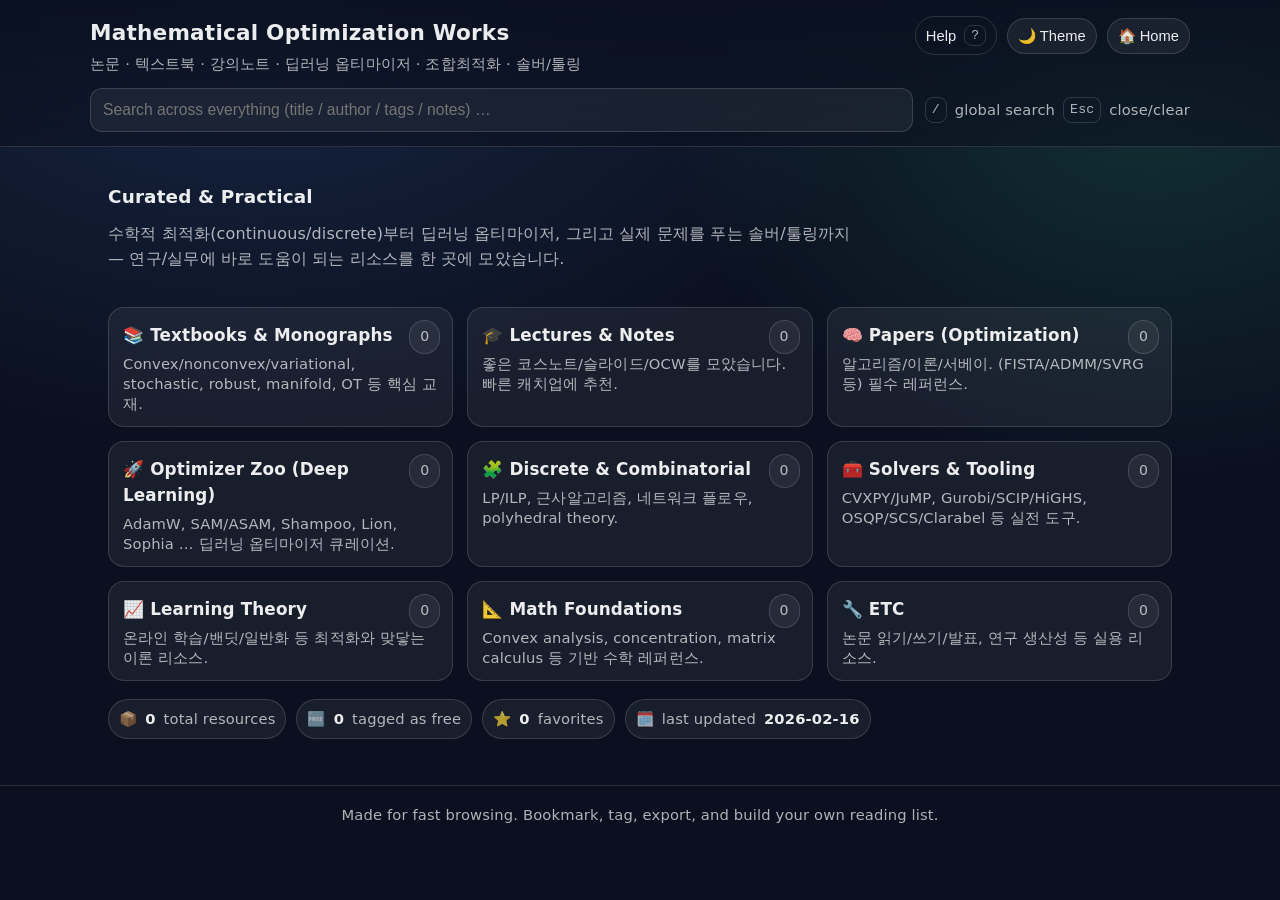
==== commit 9d331c90: "Rename index.html.html to index.html" ====
--- a/index.html
+++ b/index.html
@@ -1,2182 +1,4924 @@
 <!DOCTYPE html>
-<html lang="ko">
+<html lang="en">
 <head>
   <meta charset="UTF-8" />
   <meta name="viewport" content="width=device-width, initial-scale=1.0" />
-  <meta name="description" content="Optimization Is All You Need — mathematical optimization resources for AI researchers." />
-  <title>Optimization Is All You Need</title>
-
+  <title>Mathematical Optimization Works</title>
+  <meta name="description" content="Curated resources for mathematical optimization: textbooks, lectures, papers, optimizers, discrete optimization, and tooling." />
   <style>
-    * { margin: 0; padding: 0; box-sizing: border-box; }
-
-    /* Theme */
-    :root {
-      --primary: #2563eb;
-      --primary2: #3b82f6;
-      --accent: #60a5fa;
-
-      --bg: #0b1222;
-      --panel: rgba(30, 41, 59, 0.85);
-      --card: rgba(30, 41, 59, 0.7);
-      --card-solid: #1e293b;
-
-      --text: #f1f5f9;
-      --muted: #94a3b8;
-      --border: rgba(148, 163, 184, 0.22);
-
-      --link: #7dd3fc;
-      --shadow: 0 10px 30px rgba(0,0,0,0.35);
-      --shadow-soft: 0 6px 18px rgba(0,0,0,0.25);
-
-      --radius-lg: 18px;
-      --radius-md: 12px;
-      --radius-sm: 10px;
-      --focus: 0 0 0 4px rgba(96, 165, 250, 0.25);
-    }
-
-    [data-theme="light"] {
-      --bg: #f8fafc;
-      --panel: rgba(255, 255, 255, 0.92);
-      --card: rgba(255, 255, 255, 0.78);
-      --card-solid: #ffffff;
-
-      --text: #0f172a;
-      --muted: #475569;
-      --border: rgba(15, 23, 42, 0.12);
-
-      --link: #2563eb;
-      --shadow: 0 10px 26px rgba(2, 6, 23, 0.12);
-      --shadow-soft: 0 6px 16px rgba(2, 6, 23, 0.09);
-      --focus: 0 0 0 4px rgba(37, 99, 235, 0.16);
-    }
-
-    html { scroll-behavior: smooth; }
-    body {
-      font-family: -apple-system, BlinkMacSystemFont, "Segoe UI", Roboto, "Helvetica Neue", Arial, sans-serif;
-      background: radial-gradient(1200px 600px at 12% -10%, rgba(37,99,235,0.35), transparent 55%),
-                  radial-gradient(900px 500px at 95% 0%, rgba(96,165,250,0.22), transparent 50%),
+    :root{
+      --bg: #0b1020;
+      --panel: rgba(255,255,255,0.06);
+      --panel-2: rgba(255,255,255,0.10);
+      --text: rgba(255,255,255,0.92);
+      --muted: rgba(255,255,255,0.68);
+      --border: rgba(255,255,255,0.14);
+      --accent: #4A90E2;
+      --accent-2: #34D399;
+      --danger: #EF4444;
+
+      --shadow: 0 10px 30px rgba(0,0,0,0.30);
+      --radius: 16px;
+
+      /* dynamic sticky offsets (set in JS) */
+      --header-h: 148px;
+      --toolbar-h: 74px;
+      --sticky-gap: 10px;
+    }
+    body.light{
+      --bg: #f6f7fb;
+      --panel: rgba(0,0,0,0.04);
+      --panel-2: rgba(0,0,0,0.07);
+      --text: rgba(0,0,0,0.88);
+      --muted: rgba(0,0,0,0.62);
+      --border: rgba(0,0,0,0.12);
+      --shadow: 0 12px 30px rgba(0,0,0,0.10);
+    }
+    *{ box-sizing: border-box; }
+    html, body{ margin:0; padding:0; height:100%; }
+    body{
+      font-family: system-ui, -apple-system, Segoe UI, Roboto, Helvetica, Arial, sans-serif;
+      background: radial-gradient(1200px 800px at 20% 0%, rgba(74,144,226,0.18), transparent 55%),
+                  radial-gradient(900px 700px at 90% 10%, rgba(52,211,153,0.16), transparent 55%),
                   var(--bg);
       color: var(--text);
-      min-height: 100vh;
-      line-height: 1.6;
-      transition: background 0.25s ease, color 0.25s ease;
-    }
-
-    a { color: var(--link); }
-    a:hover { color: var(--primary2); }
-
-    :focus-visible { outline: none; box-shadow: var(--focus); border-radius: 8px; }
-
-    /* Header */
-    header {
+      line-height: 1.55;
+      letter-spacing: 0.15px;
+      overflow-x: hidden;
+    }
+    a{ color: inherit; text-decoration: none; }
+    a:hover{ text-decoration: underline; }
+    .container{ max-width: 1100px; margin: 0 auto; padding: 0 18px; }
+
+    .skip-link{
+      position: absolute;
+      left: -9999px;
+      top: 10px;
+      padding: 10px 12px;
+      background: rgba(255,255,255,0.92);
+      color: rgba(0,0,0,0.88);
+      border-radius: 12px;
+      border: 1px solid rgba(0,0,0,0.14);
+      z-index: 9999;
+      box-shadow: var(--shadow);
+    }
+    body:not(.light) .skip-link{
+      background: rgba(15, 23, 42, 0.96);
+      color: rgba(255,255,255,0.95);
+      border-color: rgba(255,255,255,0.16);
+    }
+    .skip-link:focus{ left: 12px; }
+
+    header{
       position: sticky;
       top: 0;
-      z-index: 100;
+      z-index: 60;
       backdrop-filter: blur(14px);
-      background: linear-gradient(135deg, rgba(37, 99, 235, 0.88), rgba(59, 130, 246, 0.78));
-      border-bottom: 1px solid rgba(255,255,255,0.18);
-      box-shadow: 0 12px 28px rgba(2,6,23,0.25);
-    }
-
-    .header-inner {
-      max-width: 1200px;
-      margin: 0 auto;
-      padding: 1.3rem 1.5rem;
-      display: flex;
-      gap: 1rem;
-      align-items: center;
-      justify-content: space-between;
-    }
-
-    .brand {
-      display: flex;
-      flex-direction: column;
-      gap: 0.25rem;
-      min-width: 240px;
-    }
-
-    .logo {
-      font-size: 1.85rem;
-      font-weight: 800;
-      color: white;
-      letter-spacing: -0.02em;
-      text-shadow: 0 10px 30px rgba(0,0,0,0.25);
-      line-height: 1.1;
-    }
-
-    .tagline {
-      font-size: 0.95rem;
-      color: rgba(255, 255, 255, 0.9);
-    }
-
-    .header-actions {
-      display: flex;
-      align-items: center;
-      gap: 0.65rem;
-      flex-wrap: wrap;
-      justify-content: flex-end;
-    }
-
-    .chip {
-      display: inline-flex;
-      align-items: center;
-      gap: 0.4rem;
-      padding: 0.35rem 0.65rem;
+      background: linear-gradient(to bottom, rgba(11,16,32,0.92), rgba(11,16,32,0.55));
+      border-bottom: 1px solid var(--border);
+    }
+    body.light header{
+      background: linear-gradient(to bottom, rgba(246,247,251,0.92), rgba(246,247,251,0.70));
+    }
+    .header-inner{ padding: 16px 0 14px; }
+    .top-row{ display:flex; gap: 12px; align-items:flex-start; justify-content: space-between; flex-wrap: wrap; }
+    .brand{ display:flex; flex-direction: column; gap: 4px; }
+    .brand h1{ font-size: 1.35rem; margin:0; letter-spacing: 0.2px; }
+    .brand .subtitle{ font-size: 0.92rem; color: var(--muted); margin:0; }
+    .actions{ display:flex; gap: 10px; align-items:center; flex-wrap: wrap; }
+
+    .chip{
+      border: 1px solid var(--border);
+      background: rgba(255,255,255,0.06);
+      color: var(--text);
+      padding: 8px 10px;
       border-radius: 999px;
-      border: 1px solid rgba(255,255,255,0.28);
-      background: rgba(255,255,255,0.14);
-      color: rgba(255,255,255,0.95);
-      text-decoration: none;
-      font-size: 0.85rem;
-      transition: transform 0.2s ease, background 0.2s ease, border-color 0.2s ease;
+      font-size: 0.92rem;
       cursor: pointer;
+      display:inline-flex;
+      gap: 8px;
+      align-items:center;
+      transition: transform 0.18s ease, background 0.18s ease, border-color 0.18s ease;
       user-select: none;
-    }
-
-    .chip:hover {
-      background: rgba(255,255,255,0.20);
-      border-color: rgba(255,255,255,0.35);
-      transform: translateY(-1px);
-    }
-
-    .theme-toggle {
-      display: inline-flex;
-      align-items: center;
-      justify-content: center;
-      width: 46px;
-      height: 36px;
+      white-space: nowrap;
+    }
+    body.light .chip{ background: rgba(0,0,0,0.04); }
+    .chip:hover{ transform: translateY(-1px); background: rgba(255,255,255,0.10); }
+    body.light .chip:hover{ background: rgba(0,0,0,0.07); }
+    .chip:active{ transform: translateY(0px); }
+    .chip-ghost{
+      background: transparent;
+    }
+    .kbd{
+      font-family: ui-monospace, SFMono-Regular, Menlo, Monaco, Consolas, "Liberation Mono", monospace;
+      font-size: 0.82rem;
+      padding: 2px 6px;
+      border-radius: 8px;
+      border: 1px solid var(--border);
+      color: var(--muted);
+    }
+
+    .search-row{ margin-top: 12px; display:flex; gap: 12px; align-items:center; flex-wrap: wrap; }
+    .search-row input{
+      flex: 1 1 420px;
+      min-width: 260px;
+      border: 1px solid var(--border);
+      background: rgba(255,255,255,0.06);
+      color: var(--text);
       border-radius: 12px;
-      background: rgba(255,255,255,0.16);
-      border: 1px solid rgba(255,255,255,0.30);
-      cursor: pointer;
-      transition: all 0.25s ease;
-    }
-    .theme-toggle:hover { background: rgba(255,255,255,0.24); transform: translateY(-1px); }
-    .theme-icon { font-size: 18px; line-height: 1; }
-
-    .header-searchbar {
-      max-width: 1200px;
-      margin: 0 auto;
-      padding: 0 1.5rem 1.15rem 1.5rem;
-    }
-
-    .global-search {
-      display: grid;
-      grid-template-columns: 1fr auto;
-      gap: 0.65rem;
-      align-items: center;
-    }
-
-    .search-input {
-      width: 100%;
-      padding: 0.75rem 0.95rem;
-      border-radius: 14px;
-      border: 1px solid rgba(255,255,255,0.30);
-      background: rgba(15, 23, 42, 0.18);
-      color: white;
+      padding: 12px 12px;
+      font-size: 0.98rem;
       outline: none;
-      transition: border-color 0.2s ease, background 0.2s ease;
-    }
-    [data-theme="light"] .search-input {
-      background: rgba(255, 255, 255, 0.78);
-      border-color: rgba(15,23,42,0.14);
-      color: var(--text);
-    }
-
-    .search-input::placeholder { color: rgba(255,255,255,0.75); }
-    [data-theme="light"] .search-input::placeholder { color: rgba(15,23,42,0.55); }
-
-    .search-input:focus { border-color: rgba(255,255,255,0.55); background: rgba(15,23,42,0.26); }
-    [data-theme="light"] .search-input:focus { border-color: rgba(37,99,235,0.35); background: rgba(255,255,255,0.95); }
-
-    .kbd {
-      display: inline-flex;
-      align-items: center;
-      justify-content: center;
-      border-radius: 8px;
-      padding: 0.2rem 0.45rem;
-      border: 1px solid rgba(255,255,255,0.35);
-      background: rgba(255,255,255,0.16);
-      color: rgba(255,255,255,0.92);
-      font-size: 0.8rem;
-      min-width: 36px;
-    }
-    [data-theme="light"] .kbd {
-      border-color: rgba(15,23,42,0.18);
-      background: rgba(15,23,42,0.06);
-      color: rgba(15,23,42,0.85);
-    }
-
-    /* Main container */
-    .container {
-      max-width: 1200px;
-      margin: 0 auto;
-      padding: 2.2rem 1.5rem 3.5rem;
-    }
-
-    /* Main Page / Category grid */
-    .category-grid {
-      display: grid;
-      grid-template-columns: repeat(auto-fit, minmax(280px, 1fr));
-      gap: 1.25rem;
-    }
-
-    .category-card {
-      background: var(--card);
+      transition: border-color 0.18s ease, box-shadow 0.18s ease;
+    }
+    body.light .search-row input{ background: rgba(0,0,0,0.04); }
+    .search-row input:focus{
+      border-color: rgba(74,144,226,0.7);
+      box-shadow: 0 0 0 4px rgba(74,144,226,0.18);
+    }
+    .search-hint{ color: var(--muted); font-size: 0.92rem; display:flex; gap: 8px; align-items:center; }
+
+    .page{ display:none; padding: 22px 0 46px; }
+    .page.active{ display:block; }
+
+    .hero{
+      padding: 14px 0 18px;
+      margin-bottom: 10px;
+    }
+    .hero h2{ margin:0 0 10px; font-size: 1.15rem; }
+    .hero p{ margin:0; color: var(--muted); max-width: 75ch; }
+
+    .category-grid{
+      display:grid;
+      grid-template-columns: repeat(3, 1fr);
+      gap: 14px;
+      margin-top: 18px;
+    }
+    @media (max-width: 920px){
+      .category-grid{ grid-template-columns: repeat(2, 1fr); }
+    }
+    @media (max-width: 620px){
+      .category-grid{ grid-template-columns: 1fr; }
+    }
+    .category-card{
       border: 1px solid var(--border);
-      border-radius: var(--radius-lg);
-      padding: 1.35rem 1.35rem 1.2rem;
-      box-shadow: var(--shadow-soft);
-      cursor: pointer;
+      background: var(--panel);
+      border-radius: var(--radius);
+      padding: 14px 14px 12px;
+      cursor:pointer;
+      transition: transform 0.18s ease, background 0.18s ease, border-color 0.18s ease;
       position: relative;
       overflow: hidden;
-      transition: transform 0.25s ease, border-color 0.25s ease, box-shadow 0.25s ease;
-      backdrop-filter: blur(10px);
-    }
-
-    .category-card::before {
-      content: "";
-      position: absolute;
-      inset: 0;
-      background: radial-gradient(900px 300px at -10% 0%, rgba(96,165,250,0.18), transparent 60%),
-                  radial-gradient(800px 260px at 110% 10%, rgba(37,99,235,0.18), transparent 60%);
-      opacity: 0;
-      transition: opacity 0.25s ease;
-      pointer-events: none;
-    }
-
-    .category-card:hover {
-      transform: translateY(-3px);
-      border-color: rgba(96,165,250,0.55);
-      box-shadow: var(--shadow);
-    }
-    .category-card:hover::before { opacity: 1; }
-
-    .category-top {
-      display: flex;
-      align-items: center;
-      justify-content: space-between;
-      gap: 1rem;
-      margin-bottom: 0.75rem;
-    }
-
-    .category-icon {
-      font-size: 2.25rem;
-      filter: drop-shadow(0 0 18px currentColor);
-    }
-
-    .category-count {
-      display: inline-flex;
-      align-items: center;
-      justify-content: center;
-      padding: 0.25rem 0.6rem;
+    }
+    .category-card:hover{
+      transform: translateY(-2px);
+      background: rgba(255,255,255,0.09);
+      border-color: rgba(255,255,255,0.22);
+    }
+    body.light .category-card:hover{
+      background: rgba(0,0,0,0.06);
+      border-color: rgba(0,0,0,0.16);
+    }
+    .category-card h3{ margin:0 0 6px; font-size: 1.05rem; display:flex; align-items:center; gap: 10px; }
+    .category-card p{ margin:0; color: var(--muted); font-size: 0.92rem; line-height: 1.35; }
+    .count-badge{
+      position:absolute;
+      right: 12px;
+      top: 12px;
+      border: 1px solid var(--border);
+      background: rgba(255,255,255,0.06);
       border-radius: 999px;
-      font-size: 0.85rem;
-      background: rgba(96,165,250,0.14);
-      border: 1px solid rgba(96,165,250,0.25);
-      color: var(--accent);
-      min-width: 64px;
-    }
-    [data-theme="light"] .category-count {
-      background: rgba(37,99,235,0.08);
-      border-color: rgba(37,99,235,0.18);
-      color: var(--primary);
-    }
-
-    .category-title {
-      font-size: 1.2rem;
-      font-weight: 750;
-      margin-bottom: 0.25rem;
-      color: var(--text);
-    }
-
-    .category-description {
+      padding: 5px 10px;
+      font-size: 0.88rem;
       color: var(--muted);
-      font-size: 0.95rem;
-      line-height: 1.45;
-    }
-
-    /* Resource pages */
-    .resource-page { display: none; }
-    .fade-in { animation: fadeIn 0.5s ease-out; }
-
-    @keyframes fadeIn {
-      from { opacity: 0; transform: translateY(10px); }
-      to { opacity: 1; transform: translateY(0); }
-    }
-
-    .page-header {
-      display: flex;
-      flex-direction: column;
-      gap: 0.35rem;
-      margin: 1rem 0 1.35rem;
-      padding-bottom: 1rem;
-      border-bottom: 1px solid var(--border);
-    }
-
-    .page-title {
-      font-size: 2rem;
-      font-weight: 850;
-      letter-spacing: -0.02em;
-      background: linear-gradient(135deg, var(--primary), var(--accent));
-      -webkit-background-clip: text;
-      -webkit-text-fill-color: transparent;
-    }
-
-    .page-subtitle {
-      color: var(--muted);
-      font-size: 0.98rem;
-    }
-
-    .back-button {
-      display: inline-flex;
-      align-items: center;
-      gap: 0.5rem;
-      padding: 0.65rem 0.95rem;
-      border-radius: 12px;
+    }
+    body.light .count-badge{ background: rgba(0,0,0,0.04); }
+
+    .main-stats{
+      margin-top: 18px;
+      display:flex;
+      gap: 10px;
+      flex-wrap: wrap;
+    }
+    .stat{
       border: 1px solid var(--border);
       background: var(--panel);
+      border-radius: 999px;
+      padding: 8px 10px;
+      color: var(--muted);
+      font-size: 0.92rem;
+      display:inline-flex;
+      gap: 8px;
+      align-items:center;
+    }
+    .stat strong{ color: var(--text); font-weight: 650; }
+
+    .resource-page{ display:none; padding: 22px 0 46px; }
+    .resource-page.active{ display:block; }
+
+    .page-head{
+      display:flex;
+      justify-content: space-between;
+      align-items: flex-start;
+      gap: 14px;
+      margin-bottom: 12px;
+      flex-wrap: wrap;
+    }
+    .page-head h2{ margin:0; font-size: 1.18rem; }
+    .page-head p{ margin: 6px 0 0; color: var(--muted); font-size: 0.94rem; max-width: 75ch; }
+
+    .toolbar{
+      position: sticky;
+      top: var(--header-h);
+      z-index: 45;
+      padding: 10px 0 10px;
+      background: linear-gradient(to bottom, rgba(11,16,32,0.92), rgba(11,16,32,0.62) 60%, rgba(11,16,32,0.0));
+    }
+    body.light .toolbar{
+      background: linear-gradient(to bottom, rgba(246,247,251,0.92), rgba(246,247,251,0.72) 60%, rgba(246,247,251,0.0));
+    }
+    .toolbar-inner{
+      display:flex;
+      flex-wrap: wrap;
+      gap: 10px;
+      align-items: center;
+      padding: 12px;
+      border: 1px solid var(--border);
+      border-radius: var(--radius);
+      background: var(--panel);
+    }
+    .select{
+      border: 1px solid var(--border);
+      background: rgba(255,255,255,0.05);
       color: var(--text);
+      border-radius: 12px;
+      padding: 10px 10px;
+      font-size: 0.96rem;
+      outline: none;
+      min-height: 40px;
+    }
+    body.light .select{ background: rgba(0,0,0,0.04); }
+    .select:focus{
+      border-color: rgba(74,144,226,0.7);
+      box-shadow: 0 0 0 4px rgba(74,144,226,0.16);
+    }
+    .select.search{ flex: 1 1 320px; min-width: 240px; }
+    .select.tag, .select.sort{ width: 220px; max-width: 100%; }
+
+    .pill{
+      border: 1px solid var(--border);
+      background: rgba(255,255,255,0.04);
+      color: var(--text);
+      border-radius: 999px;
+      padding: 9px 12px;
+      font-size: 0.92rem;
       cursor: pointer;
-      box-shadow: var(--shadow-soft);
-      transition: transform 0.2s ease, border-color 0.2s ease, background 0.2s ease;
-      margin-top: 0.25rem;
-      text-decoration: none;
-      width: fit-content;
-    }
-    .back-button:hover {
-      transform: translateX(-2px);
-      border-color: rgba(96,165,250,0.55);
-      background: rgba(96,165,250,0.10);
-    }
-
-    .toolbar {
-      position: sticky;
-      top: 138px;
-      z-index: 50;
-      background: linear-gradient(to bottom, rgba(2, 6, 23, 0.00), rgba(2, 6, 23, 0.12) 18%, rgba(2,6,23,0.00));
-      padding: 0.75rem 0;
-      margin-bottom: 0.75rem;
-    }
-    [data-theme="light"] .toolbar {
-      background: linear-gradient(to bottom, rgba(248, 250, 252, 0.00), rgba(248, 250, 252, 0.82) 18%, rgba(248, 250, 252, 0.00));
-    }
-
-    .toolbar-inner {
-      display: grid;
-      grid-template-columns: 1.1fr 0.55fr 0.55fr auto;
-      gap: 0.65rem;
-      align-items: center;
-    }
-
-    .select {
-      width: 100%;
-      padding: 0.72rem 0.85rem;
-      border-radius: 14px;
-      border: 1px solid var(--border);
-      background: var(--panel);
-      color: var(--text);
-      outline: none;
-      transition: border-color 0.2s ease, transform 0.2s ease;
-    }
-    .select:hover { border-color: rgba(96,165,250,0.55); }
-    .select:focus { border-color: rgba(96,165,250,0.65); }
-
-    .count {
+      display:inline-flex;
+      gap: 8px;
+      align-items:center;
+      transition: transform 0.18s ease, background 0.18s ease, border-color 0.18s ease;
+      user-select: none;
+      white-space: nowrap;
+    }
+    body.light .pill{ background: rgba(0,0,0,0.04); }
+    .pill:hover{ transform: translateY(-1px); background: rgba(255,255,255,0.08); }
+    body.light .pill:hover{ background: rgba(0,0,0,0.07); }
+    .pill:active{ transform: translateY(0); }
+    .pill.on{
+      border-color: rgba(74,144,226,0.65);
+      box-shadow: 0 0 0 4px rgba(74,144,226,0.14);
+      background: rgba(74,144,226,0.12);
+    }
+    .count{
+      margin-left: auto;
       color: var(--muted);
-      font-size: 0.9rem;
+      font-size: 0.92rem;
+      padding: 0 4px;
       white-space: nowrap;
-      justify-self: end;
-    }
-
-    /* Table */
-    .table-wrap {
-      background: var(--card);
-      border: 1px solid var(--border);
-      border-radius: var(--radius-lg);
-      overflow: hidden;
-      box-shadow: var(--shadow-soft);
-      backdrop-filter: blur(12px);
-    }
-
-    .resource-table {
+    }
+
+    .resource-table{
       width: 100%;
       border-collapse: separate;
       border-spacing: 0;
-    }
-
-    .resource-table thead th {
+      overflow: hidden;
+      border: 1px solid var(--border);
+      border-radius: var(--radius);
+      background: var(--panel);
+      box-shadow: var(--shadow);
+      margin-top: 10px;
+    }
+    .resource-table th, .resource-table td{
+      padding: 14px 14px;
+      border-bottom: 1px solid var(--border);
+      vertical-align: top;
+    }
+    .resource-table th{
+      text-align:left;
+      color: var(--muted);
+      font-size: 0.88rem;
       position: sticky;
-      top: 218px;
-      z-index: 10;
-      background: rgba(37,99,235,0.11);
-      border-bottom: 1px solid var(--border);
-      padding: 0.9rem 1rem;
-      text-align: left;
+      top: calc(var(--header-h) + var(--toolbar-h) + var(--sticky-gap));
+      background: rgba(11,16,32,0.92);
+      z-index: 20;
+    }
+    body.light .resource-table th{ background: rgba(246,247,251,0.92); }
+    .resource-table tr:last-child td{ border-bottom: none; }
+    .resource-row{
+      cursor: pointer;
+      transition: background 0.14s ease, transform 0.14s ease;
+    }
+    .resource-row:hover{
+      background: rgba(255,255,255,0.06);
+      transform: translateX(2px);
+    }
+    body.light .resource-row:hover{ background: rgba(0,0,0,0.04); }
+
+    .resource-title{
+      display:flex;
+      gap: 10px;
+      align-items: flex-start;
+    }
+    .star-btn{
+      width: 34px;
+      height: 34px;
+      border: 1px solid var(--border);
+      background: rgba(255,255,255,0.04);
+      color: var(--text);
+      border-radius: 12px;
+      cursor: pointer;
+      display:inline-grid;
+      place-items:center;
+      flex: 0 0 auto;
+      transition: transform 0.14s ease, background 0.14s ease, border-color 0.14s ease;
+    }
+    body.light .star-btn{ background: rgba(0,0,0,0.04); }
+    .star-btn:hover{ transform: translateY(-1px); background: rgba(255,255,255,0.08); }
+    body.light .star-btn:hover{ background: rgba(0,0,0,0.07); }
+    .star-btn:active{ transform: translateY(0); }
+    .star-btn.on{ border-color: rgba(245, 158, 11, 0.6); }
+    .title-block{ min-width: 0; }
+    .title-block strong{ display:block; font-size: 1.0rem; line-height: 1.25; margin-bottom: 6px; }
+    .title-meta{ display:flex; flex-wrap: wrap; gap: 6px; }
+    .tag{
+      display:inline-flex;
+      align-items:center;
+      gap: 6px;
+      padding: 4px 10px;
+      border-radius: 999px;
+      background: rgba(74,144,226,0.14);
+      border: 1px solid rgba(74,144,226,0.22);
+      color: rgba(255,255,255,0.90);
       font-size: 0.82rem;
-      text-transform: uppercase;
-      letter-spacing: 0.08em;
-      color: var(--text);
-      user-select: none;
-    }
-    [data-theme="light"] .resource-table thead th {
-      background: rgba(37,99,235,0.06);
-    }
-
-    .resource-table tbody td {
-      padding: 0.95rem 1rem;
-      border-bottom: 1px solid rgba(148,163,184,0.16);
+      cursor: pointer;
+      user-select:none;
+    }
+    body.light .tag{
+      color: rgba(0,0,0,0.82);
+      background: rgba(74,144,226,0.12);
+      border-color: rgba(74,144,226,0.18);
+    }
+    .badge{
+      background: rgba(52,211,153,0.14);
+      border: 1px solid rgba(52,211,153,0.22);
+    }
+
+    .link-badge{
+      display:inline-flex;
+      align-items:center;
+      gap: 6px;
+      padding: 4px 10px;
+      border-radius: 999px;
+      border: 1px solid var(--border);
+      background: rgba(255,255,255,0.05);
+      font-size: 0.82rem;
       color: var(--muted);
-      vertical-align: top;
-    }
-    [data-theme="light"] .resource-table tbody td { border-bottom-color: rgba(15,23,42,0.08); }
-
-    .resource-table tbody tr {
-      transition: transform 0.18s ease, background 0.18s ease;
-    }
-
-    .resource-table tbody tr:hover {
-      background: rgba(96,165,250,0.08);
-      transform: translateX(3px);
-    }
-    [data-theme="light"] .resource-table tbody tr:hover {
-      background: rgba(37,99,235,0.04);
-    }
-
-    .resource-title {
-      color: var(--text);
-      font-weight: 650;
-      margin-bottom: 0.25rem;
-      line-height: 1.35;
-    }
-    .resource-meta {
-      display: flex;
-      gap: 0.35rem;
-      flex-wrap: wrap;
-      margin-top: 0.35rem;
-    }
-
-    .tag {
-      display: inline-flex;
-      align-items: center;
-      padding: 0.18rem 0.55rem;
-      border-radius: 999px;
-      border: 1px solid rgba(96,165,250,0.25);
-      background: rgba(96,165,250,0.12);
-      color: var(--accent);
-      font-size: 0.78rem;
-      line-height: 1.3;
-    }
-    [data-theme="light"] .tag {
-      border-color: rgba(37,99,235,0.18);
-      background: rgba(37,99,235,0.08);
-      color: var(--primary);
-    }
-
-    .badge {
-      display: inline-flex;
-      align-items: center;
-      gap: 0.35rem;
-      padding: 0.18rem 0.55rem;
-      border-radius: 999px;
-      font-size: 0.78rem;
-      border: 1px solid rgba(255,255,255,0.20);
-      background: rgba(15,23,42,0.18);
-      color: rgba(255,255,255,0.90);
-      line-height: 1.3;
-    }
-    [data-theme="light"] .badge {
-      border-color: rgba(15,23,42,0.12);
-      background: rgba(15,23,42,0.04);
-      color: rgba(15,23,42,0.84);
-    }
-
-    .resource-link {
-      display: inline-flex;
-      align-items: center;
-      gap: 0.3rem;
-      color: var(--link);
-      text-decoration: none;
-      font-weight: 650;
-      white-space: nowrap;
-      transition: transform 0.15s ease, color 0.15s ease;
-    }
-    .resource-link:hover { transform: translateX(2px); color: var(--primary2); }
-    .links {
-      display: flex;
-      flex-wrap: wrap;
-      gap: 0.5rem;
-    }
-
-    .muted { color: var(--muted); }
-
-    /* Column widths */
-    .col-title { width: 44%; }
-    .col-author { width: 22%; }
-    .col-year { width: 9%; }
-    .col-tags { width: 17%; }
-    .col-link { width: 8%; }
-
-    .hide-mobile { display: table-cell; }
-
-    /* Global search results */
-    .global-results {
-      margin-top: 1.2rem;
-      background: var(--card);
-      border: 1px solid var(--border);
-      border-radius: var(--radius-lg);
-      box-shadow: var(--shadow-soft);
-      padding: 1.1rem 1.1rem 0.6rem;
-      display: none;
-      backdrop-filter: blur(10px);
-    }
-
-    .results-header {
-      display: flex;
-      align-items: baseline;
-      justify-content: space-between;
-      gap: 1rem;
-      margin-bottom: 0.85rem;
-    }
-
-    .results-title {
-      font-size: 1.1rem;
-      font-weight: 800;
-      color: var(--text);
-    }
-
-    .results-list {
-      display: grid;
-      grid-template-columns: repeat(auto-fit, minmax(280px, 1fr));
-      gap: 0.85rem;
-      padding-bottom: 0.75rem;
-    }
-
-    .result-card {
-      background: rgba(15,23,42,0.12);
-      border: 1px solid var(--border);
-      border-radius: var(--radius-md);
-      padding: 0.95rem 0.95rem 0.85rem;
-      transition: transform 0.2s ease, border-color 0.2s ease;
-      cursor: pointer;
-    }
-    [data-theme="light"] .result-card { background: rgba(15,23,42,0.03); }
-    .result-card:hover { transform: translateY(-2px); border-color: rgba(96,165,250,0.55); }
-
-    .result-kicker {
-      display: flex;
-      justify-content: space-between;
-      align-items: center;
-      gap: 0.75rem;
-      margin-bottom: 0.35rem;
-    }
-
-    .result-category {
-      font-size: 0.82rem;
-      font-weight: 750;
-      color: rgba(255,255,255,0.86);
-      background: rgba(255,255,255,0.14);
-      padding: 0.18rem 0.55rem;
-      border-radius: 999px;
-      border: 1px solid rgba(255,255,255,0.18);
-    }
-    [data-theme="light"] .result-category {
-      color: rgba(15,23,42,0.80);
-      background: rgba(15,23,42,0.05);
-      border-color: rgba(15,23,42,0.10);
-    }
-
-    .result-title {
-      color: var(--text);
-      font-weight: 800;
-      line-height: 1.25;
-      margin-bottom: 0.2rem;
-    }
-
-    .result-authors { color: var(--muted); font-size: 0.92rem; }
+    }
+    body.light .link-badge{ background: rgba(0,0,0,0.04); }
+
+    .hide-mobile{ }
+    @media (max-width: 760px){
+      .hide-mobile{ display:none; }
+      .resource-table th, .resource-table td{ padding: 12px 12px; }
+      .page-head h2{ font-size: 1.1rem; }
+    }
 
     /* Modal */
-    .modal {
+    .modal{
       position: fixed;
       inset: 0;
-      background: rgba(2, 6, 23, 0.6);
-      display: none;
-      align-items: center;
-      justify-content: center;
-      padding: 1.2rem;
+      display:none;
       z-index: 200;
-    }
-    [data-theme="light"] .modal { background: rgba(2, 6, 23, 0.38); }
-
-    .modal-card {
-      width: min(860px, 100%);
-      background: var(--card-solid);
-      border: 1px solid var(--border);
-      border-radius: var(--radius-lg);
+      background: rgba(0,0,0,0.55);
+      padding: 20px;
+      overflow:auto;
+    }
+    .modal.active{ display:block; }
+    .modal-card{
+      max-width: 920px;
+      margin: 40px auto;
+      background: rgba(15,23,42,0.96);
+      border: 1px solid rgba(255,255,255,0.12);
+      border-radius: 18px;
       box-shadow: var(--shadow);
       overflow: hidden;
     }
-
-    .modal-header {
-      padding: 1rem 1.15rem;
+    body.light .modal-card{
+      background: rgba(255,255,255,0.98);
+      border-color: rgba(0,0,0,0.12);
+    }
+    .modal-header{
+      display:flex;
+      justify-content: space-between;
+      align-items:flex-start;
+      gap: 12px;
+      padding: 16px 18px 12px;
       border-bottom: 1px solid var(--border);
-      display: flex;
-      justify-content: space-between;
-      align-items: flex-start;
-      gap: 1rem;
-      background: linear-gradient(135deg, rgba(37,99,235,0.10), rgba(96,165,250,0.06));
-    }
-
-    .modal-title {
-      font-size: 1.15rem;
-      font-weight: 850;
-      color: var(--text);
-      line-height: 1.25;
-    }
-
-    .modal-close {
+    }
+    .modal-title{ margin:0; font-size: 1.18rem; }
+    .modal-sub{ margin: 6px 0 0; color: var(--muted); font-size: 0.92rem; }
+    .close-btn{
       border: 1px solid var(--border);
-      background: rgba(15,23,42,0.12);
+      background: rgba(255,255,255,0.06);
       color: var(--text);
       border-radius: 12px;
-      padding: 0.45rem 0.65rem;
+      padding: 8px 10px;
       cursor: pointer;
-      transition: transform 0.2s ease, border-color 0.2s ease, background 0.2s ease;
+      font-size: 0.95rem;
+      flex: 0 0 auto;
+    }
+    body.light .close-btn{ background: rgba(0,0,0,0.04); }
+
+    .modal-body{ padding: 16px 18px 18px; }
+    .modal-actions{ display:flex; gap: 10px; flex-wrap: wrap; margin-bottom: 14px; }
+    .detail-grid{
+      display:grid;
+      grid-template-columns: 1fr 1fr;
+      gap: 12px;
+    }
+    @media (max-width: 860px){
+      .detail-grid{ grid-template-columns: 1fr; }
+    }
+    .detail{
+      border: 1px solid var(--border);
+      background: rgba(255,255,255,0.04);
+      border-radius: 16px;
+      padding: 12px 12px;
+    }
+    body.light .detail{ background: rgba(0,0,0,0.03); }
+    .detail h4{ margin:0 0 8px; font-size: 0.92rem; color: var(--muted); }
+    .detail p{ margin:0; white-space: pre-wrap; word-break: break-word; }
+
+    .links{
+      display:flex;
+      gap: 8px;
+      flex-wrap: wrap;
+      margin-top: 8px;
+    }
+    .links a{
+      border: 1px solid var(--border);
+      background: rgba(255,255,255,0.05);
+      padding: 7px 10px;
+      border-radius: 999px;
+      color: var(--text);
+      font-size: 0.90rem;
+      display:inline-flex;
+      gap: 6px;
+      align-items:center;
+    }
+    body.light .links a{ background: rgba(0,0,0,0.04); }
+    .links a:hover{ text-decoration: none; transform: translateY(-1px); }
+
+    /* Global search results */
+    .global-results{
+      margin-top: 12px;
+      border: 1px solid var(--border);
+      border-radius: var(--radius);
+      background: var(--panel);
+      display:none;
+      overflow:hidden;
+    }
+    .global-results.active{ display:block; }
+    .global-results .head{
+      padding: 10px 12px;
+      border-bottom: 1px solid var(--border);
+      color: var(--muted);
+      font-size: 0.90rem;
+      display:flex;
+      gap: 10px;
+      align-items:center;
+      justify-content: space-between;
+    }
+    .result-list{ max-height: 420px; overflow:auto; }
+    .result{
+      padding: 12px 12px;
+      border-bottom: 1px solid var(--border);
+      cursor:pointer;
+      display:flex;
+      gap: 12px;
+      align-items:flex-start;
+      justify-content: space-between;
+    }
+    .result:last-child{ border-bottom: none; }
+    .result:hover{ background: rgba(255,255,255,0.06); }
+    body.light .result:hover{ background: rgba(0,0,0,0.04); }
+    .result .meta{ min-width: 0; }
+    .result strong{ display:block; }
+    .result .small{ color: var(--muted); font-size: 0.90rem; margin-top: 4px; }
+    .result .pill-mini{
+      border: 1px solid var(--border);
+      border-radius: 999px;
+      padding: 4px 8px;
+      color: var(--muted);
+      font-size: 0.82rem;
       white-space: nowrap;
-    }
-    .modal-close:hover { transform: translateY(-1px); border-color: rgba(96,165,250,0.55); background: rgba(96,165,250,0.10); }
-
-    .modal-body {
-      padding: 1rem 1.15rem 1.2rem;
-      display: grid;
-      grid-template-columns: 1fr 1fr;
-      gap: 1rem 1.25rem;
-    }
-
-    .kv {
-      padding: 0.85rem 0.9rem;
-      border-radius: var(--radius-md);
+      margin-left: 12px;
+      flex: 0 0 auto;
+    }
+
+    /* Toast */
+    .toast{
+      position: fixed;
+      left: 50%;
+      bottom: 18px;
+      transform: translateX(-50%) translateY(10px);
+      background: rgba(15,23,42,0.92);
+      color: rgba(255,255,255,0.92);
+      border: 1px solid rgba(255,255,255,0.16);
+      border-radius: 999px;
+      padding: 10px 12px;
+      font-size: 0.92rem;
+      box-shadow: var(--shadow);
+      opacity: 0;
+      pointer-events: none;
+      transition: opacity 0.22s ease, transform 0.22s ease;
+      z-index: 9999;
+    }
+    body.light .toast{
+      background: rgba(255,255,255,0.94);
+      color: rgba(0,0,0,0.88);
+      border-color: rgba(0,0,0,0.14);
+    }
+    .toast.show{
+      opacity: 1;
+      transform: translateX(-50%) translateY(0);
+    }
+
+    /* Floating button */
+    .fab{
+      position: fixed;
+      right: 18px;
+      bottom: 18px;
+      z-index: 120;
       border: 1px solid var(--border);
-      background: rgba(15,23,42,0.10);
-    }
-    [data-theme="light"] .kv { background: rgba(15,23,42,0.03); }
-
-    .k { color: var(--muted); font-size: 0.82rem; text-transform: uppercase; letter-spacing: 0.08em; margin-bottom: 0.35rem; }
-    .v { color: var(--text); font-size: 0.98rem; line-height: 1.45; }
-
-    .modal-links { display: flex; flex-wrap: wrap; gap: 0.55rem; margin-top: 0.6rem; }
-
-    /* Footer */
-    footer {
+      background: rgba(255,255,255,0.06);
+      color: var(--text);
+      border-radius: 16px;
+      padding: 10px 12px;
+      cursor: pointer;
+      box-shadow: var(--shadow);
+      display:none;
+    }
+    body.light .fab{ background: rgba(0,0,0,0.04); }
+    .fab.show{ display:block; }
+
+    footer{
       border-top: 1px solid var(--border);
-      background: rgba(15,23,42,0.10);
-      padding: 1.8rem 1rem;
-      text-align: center;
       color: var(--muted);
-      font-size: 0.9rem;
-      margin-top: 3rem;
-    }
-    [data-theme="light"] footer { background: rgba(15,23,42,0.03); }
-
-    /* Responsive */
-    @media (max-width: 980px) {
-      .toolbar-inner { grid-template-columns: 1fr 1fr 1fr; }
-      .count { justify-self: start; grid-column: 1 / -1; }
-      .resource-table thead th { top: 252px; }
-    }
-
-    @media (max-width: 760px) {
-      .header-inner { flex-direction: column; align-items: flex-start; }
-      .header-actions { width: 100%; justify-content: space-between; }
-      .global-search { grid-template-columns: 1fr; }
-      .toolbar { top: 170px; }
-      .toolbar-inner { grid-template-columns: 1fr; }
-      .hide-mobile { display: none; }
-      .resource-table thead th { top: 310px; }
-      .modal-body { grid-template-columns: 1fr; }
-    }
-
-    @media (prefers-reduced-motion: reduce) {
-      * { animation: none !important; transition: none !important; scroll-behavior: auto !important; }
+      padding: 18px 0 26px;
+      text-align:center;
+      font-size: 0.92rem;
+    }
+
+    /* Reduced motion */
+    @media (prefers-reduced-motion: reduce){
+      *{ transition: none !important; scroll-behavior: auto !important; }
+      .category-card:hover, .resource-row:hover, .chip:hover, .pill:hover, .star-btn:hover, .links a:hover{ transform: none !important; }
     }
   </style>
 </head>
-
 <body>
+  <a class="skip-link" href="#main-content">Skip to content</a>
+
   <header>
-    <div class="header-inner">
-      <div class="brand">
-        <div class="logo">Optimization Is All You Need</div>
-        <div class="tagline">AI 연구자를 위한 Mathematical Optimization 리소스 모음</div>
+    <div class="container header-inner">
+      <div class="top-row">
+        <div class="brand">
+          <h1>Mathematical Optimization Works</h1>
+          <p class="subtitle">논문 · 텍스트북 · 강의노트 · 딥러닝 옵티마이저 · 조합최적화 · 솔버/툴링</p>
+        </div>
+        <div class="actions">
+          <button class="chip chip-ghost" id="help-btn" type="button" aria-haspopup="dialog" aria-controls="help-modal">
+            Help <span class="kbd">?</span>
+          </button>
+          <button class="chip" id="theme-toggle" type="button" aria-label="Toggle theme">🌙 Theme</button>
+          <button class="chip" id="home-btn" type="button" aria-label="Go to home">🏠 Home</button>
+        </div>
       </div>
 
-      <div class="header-actions">
-        <span class="chip" title="키보드 단축키">
-          <span>Search</span>
-          <span class="kbd">/</span>
-        </span>
-
-        <button class="theme-toggle" onclick="toggleTheme()" aria-label="Toggle theme">
-          <span class="theme-icon">🌙</span>
-        </button>
+      <div class="search-row">
+        <input id="global-search" type="text" placeholder="Search across everything (title / author / tags / notes) …" aria-label="Global search" />
+        <div class="search-hint">
+          <span class="kbd">/</span> global search
+          <span class="kbd">Esc</span> close/clear
+        </div>
       </div>
-    </div>
-
-    <div class="header-searchbar">
-      <div class="global-search">
-        <input id="global-search-input" class="search-input" type="text"
-               placeholder="전체 검색 (예: matrix functions, AdamW, mirror descent, K-FAC) — '/'로 포커스"
-               autocomplete="off" />
-        <span class="chip" onclick="clearGlobalSearch()" title="검색 초기화">Clear ⨯</span>
+
+      <div id="global-results" class="global-results" aria-live="polite">
+        <div class="head">
+          <span id="global-results-title">Search results</span>
+          <button class="chip chip-ghost" id="global-clear" type="button">Clear</button>
+        </div>
+        <div id="global-results-list" class="result-list"></div>
       </div>
     </div>
   </header>
 
-  <main class="container">
-    <!-- MAIN -->
-    <section id="main-page" class="fade-in">
+  <main class="container" id="main-content">
+    <!-- Main page -->
+    <section id="main-page" class="page active">
+      <div class="hero">
+        <h2>Curated &amp; Practical</h2>
+        <p>
+          수학적 최적화(continuous/discrete)부터 딥러닝 옵티마이저, 그리고 실제 문제를 푸는 솔버/툴링까지 —
+          연구/실무에 바로 도움이 되는 리소스를 한 곳에 모았습니다.
+        </p>
+      </div>
+
       <div class="category-grid">
-        <div class="category-card" onclick="showCategory('textbook')">
-          <div class="category-top">
-            <div class="category-icon">📚</div>
-            <div class="category-count" data-count-for="textbook">—</div>
-          </div>
-          <div class="category-title">Textbooks & Monographs</div>
-          <div class="category-description">Convex/nonconvex optimization, variational analysis, matrix functions & numerical linear algebra</div>
+        <div class="category-card" data-category="textbook">
+          <span class="count-badge" data-count="textbook">0</span>
+          <h3>📚 Textbooks &amp; Monographs</h3>
+          <p>Convex/nonconvex/variational, stochastic, robust, manifold, OT 등 핵심 교재.</p>
         </div>
-
-        <div class="category-card" onclick="showCategory('lecture')">
-          <div class="category-top">
-            <div class="category-icon">🎓</div>
-            <div class="category-count" data-count-for="lecture">—</div>
-          </div>
-          <div class="category-title">Lectures & Notes</div>
-          <div class="category-description">대학 강의, 공개 노트/슬라이드, 코스 자료</div>
+        <div class="category-card" data-category="lecture">
+          <span class="count-badge" data-count="lecture">0</span>
+          <h3>🎓 Lectures &amp; Notes</h3>
+          <p>좋은 코스노트/슬라이드/OCW를 모았습니다. 빠른 캐치업에 추천.</p>
         </div>
-
-        <div class="category-card" onclick="showCategory('paper')">
-          <div class="category-top">
-            <div class="category-icon">📄</div>
-            <div class="category-count" data-count-for="paper">—</div>
-          </div>
-          <div class="category-title">Papers (Optimization)</div>
-          <div class="category-description">최적화 이론/서베이, 온라인/확률 최적화, 비볼록 최적화, 최적수송 등</div>
+        <div class="category-card" data-category="paper">
+          <span class="count-badge" data-count="paper">0</span>
+          <h3>🧠 Papers (Optimization)</h3>
+          <p>알고리즘/이론/서베이. (FISTA/ADMM/SVRG 등) 필수 레퍼런스.</p>
         </div>
-
-        <div class="category-card" onclick="showCategory('optimizer')">
-          <div class="category-top">
-            <div class="category-icon">⚙️</div>
-            <div class="category-count" data-count-for="optimizer">—</div>
-          </div>
-          <div class="category-title">Optimizer Zoo (Deep Learning)</div>
-          <div class="category-description">AdaGrad/AdamW/AMSGrad/LAMB/Shampoo/K-FAC/SAM/Lion… + 분석 논문</div>
+        <div class="category-card" data-category="optimizer">
+          <span class="count-badge" data-count="optimizer">0</span>
+          <h3>🚀 Optimizer Zoo (Deep Learning)</h3>
+          <p>AdamW, SAM/ASAM, Shampoo, Lion, Sophia … 딥러닝 옵티마이저 큐레이션.</p>
         </div>
-
-        <div class="category-card" onclick="showCategory('learning-theory')">
-          <div class="category-top">
-            <div class="category-icon">🧠</div>
-            <div class="category-count" data-count-for="learning-theory">—</div>
-          </div>
-          <div class="category-title">Learning Theory</div>
-          <div class="category-description">통계적/이론적 머신러닝, 일반화/표현/최적화 연결 고리</div>
+        <div class="category-card" data-category="discrete">
+          <span class="count-badge" data-count="discrete">0</span>
+          <h3>🧩 Discrete &amp; Combinatorial</h3>
+          <p>LP/ILP, 근사알고리즘, 네트워크 플로우, polyhedral theory.</p>
         </div>
-
-        <div class="category-card" onclick="showCategory('mathematics')">
-          <div class="category-top">
-            <div class="category-icon">🔢</div>
-            <div class="category-count" data-count-for="mathematics">—</div>
-          </div>
-          <div class="category-title">Math Foundations</div>
-          <div class="category-description">선형대수/해석학/확률론/행렬미적분 등 — 최적화의 기반</div>
+        <div class="category-card" data-category="tooling">
+          <span class="count-badge" data-count="tooling">0</span>
+          <h3>🧰 Solvers &amp; Tooling</h3>
+          <p>CVXPY/JuMP, Gurobi/SCIP/HiGHS, OSQP/SCS/Clarabel 등 실전 도구.</p>
         </div>
-
-        <div class="category-card" onclick="showCategory('etc')">
-          <div class="category-top">
-            <div class="category-icon">💡</div>
-            <div class="category-count" data-count-for="etc">—</div>
-          </div>
-          <div class="category-title">ETC</div>
-          <div class="category-description">리서치 스킬(읽기/쓰기/커리어), 생산성, 학계 생활</div>
+        <div class="category-card" data-category="learning-theory">
+          <span class="count-badge" data-count="learning-theory">0</span>
+          <h3>📈 Learning Theory</h3>
+          <p>온라인 학습/밴딧/일반화 등 최적화와 맞닿는 이론 리소스.</p>
+        </div>
+        <div class="category-card" data-category="mathematics">
+          <span class="count-badge" data-count="mathematics">0</span>
+          <h3>📐 Math Foundations</h3>
+          <p>Convex analysis, concentration, matrix calculus 등 기반 수학 레퍼런스.</p>
+        </div>
+        <div class="category-card" data-category="etc">
+          <span class="count-badge" data-count="etc">0</span>
+          <h3>🔧 ETC</h3>
+          <p>논문 읽기/쓰기/발표, 연구 생산성 등 실용 리소스.</p>
         </div>
       </div>
 
-      <div id="global-search-results" class="global-results">
-        <div class="results-header">
-          <div class="results-title">Search results</div>
-          <div class="muted" id="global-search-count"></div>
-        </div>
-        <div id="global-search-list" class="results-list"></div>
+      <div class="main-stats" id="main-stats">
+        <div class="stat"><span>📦</span> <strong id="stat-total">0</strong> total resources</div>
+        <div class="stat"><span>🆓</span> <strong id="stat-free">0</strong> tagged as free</div>
+        <div class="stat"><span>⭐</span> <strong id="stat-fav">0</strong> favorites</div>
+        <div class="stat"><span>🗓️</span> last updated <strong id="stat-updated">2026-02-16</strong></div>
       </div>
     </section>
 
-    <!-- TEXTBOOK -->
+    <!-- Resource pages -->
     <section id="textbook-page" class="resource-page">
-      <button class="back-button" onclick="showMain()">← Back</button>
-      <div class="page-header">
-        <div class="page-title">📚 Textbooks & Monographs</div>
-        <div class="page-subtitle">최적화 이론 + 수치선형대수(행렬함수 포함)까지 한 번에</div>
+      <div class="page-head">
+        <div>
+          <h2>📚 Textbooks &amp; Monographs</h2>
+          <p>continuous optimization 중심 교재 + 현대 최적화(robust/stochastic/manifold/OT)까지 포함.</p>
+        </div>
+        <button class="chip chip-ghost" type="button" data-back>← Back</button>
       </div>
       <div class="toolbar">
         <div class="toolbar-inner">
-          <input id="textbook-search" class="select" type="text" placeholder="Search (title / authors / tags / notes) ..." autocomplete="off" />
-          <select id="textbook-tag" class="select"></select>
-          <select id="textbook-sort" class="select"></select>
+          <input id="textbook-search" class="select search" type="text" placeholder="Search in textbooks …" />
+          <select id="textbook-tag" class="select tag"></select>
+          <select id="textbook-sort" class="select sort"></select>
+          <button id="textbook-fav" class="pill" type="button" aria-pressed="false">⭐ Favorites</button>
+          <button id="textbook-free" class="pill" type="button" aria-pressed="false">🆓 Free</button>
+          <button id="textbook-reset" class="pill" type="button">Reset</button>
+          <button id="textbook-export" class="pill" type="button">Export CSV</button>
           <div id="textbook-count" class="count"></div>
         </div>
       </div>
-      <div class="table-wrap">
-        <table id="textbook-table" class="resource-table">
-          <thead>
-            <tr>
-              <th class="col-title">Title</th>
-              <th class="col-author">Author(s)</th>
-              <th class="col-year hide-mobile">Year</th>
-              <th class="col-tags hide-mobile">Tags</th>
-              <th class="col-link">Links</th>
-            </tr>
-          </thead>
-          <tbody></tbody>
-        </table>
-      </div>
+      <table class="resource-table" aria-label="Textbooks table">
+        <thead>
+          <tr>
+            <th style="width: 46%;">Title</th>
+            <th style="width: 28%;">Authors</th>
+            <th class="hide-mobile" style="width: 10%;">Year</th>
+            <th class="hide-mobile" style="width: 16%;">Tags</th>
+          </tr>
+        </thead>
+        <tbody id="textbook-table"></tbody>
+      </table>
     </section>
 
-    <!-- LECTURE -->
     <section id="lecture-page" class="resource-page">
-      <button class="back-button" onclick="showMain()">← Back</button>
-      <div class="page-header">
-        <div class="page-title">🎓 Lectures & Notes</div>
-        <div class="page-subtitle">검증된 코스 페이지/슬라이드/노트 위주로 정리</div>
+      <div class="page-head">
+        <div>
+          <h2>🎓 Lectures &amp; Notes</h2>
+          <p>코스노트/슬라이드/OCW 중심. (입문 → 이론 → 대규모/분산/랜덤화)</p>
+        </div>
+        <button class="chip chip-ghost" type="button" data-back>← Back</button>
       </div>
       <div class="toolbar">
         <div class="toolbar-inner">
-          <input id="lecture-search" class="select" type="text" placeholder="Search (title / instructor / tags) ..." autocomplete="off" />
-          <select id="lecture-tag" class="select"></select>
-          <select id="lecture-sort" class="select"></select>
+          <input id="lecture-search" class="select search" type="text" placeholder="Search in lectures …" />
+          <select id="lecture-tag" class="select tag"></select>
+          <select id="lecture-sort" class="select sort"></select>
+          <button id="lecture-fav" class="pill" type="button" aria-pressed="false">⭐ Favorites</button>
+          <button id="lecture-free" class="pill" type="button" aria-pressed="false">🆓 Free</button>
+          <button id="lecture-reset" class="pill" type="button">Reset</button>
+          <button id="lecture-export" class="pill" type="button">Export CSV</button>
           <div id="lecture-count" class="count"></div>
         </div>
       </div>
-      <div class="table-wrap">
-        <table id="lecture-table" class="resource-table">
-          <thead>
-            <tr>
-              <th class="col-title">Course / Resource</th>
-              <th class="col-author">Instructor / Owner</th>
-              <th class="col-year hide-mobile">Level</th>
-              <th class="col-tags hide-mobile">Tags</th>
-              <th class="col-link">Links</th>
-            </tr>
-          </thead>
-          <tbody></tbody>
-        </table>
-      </div>
+      <table class="resource-table" aria-label="Lectures table">
+        <thead>
+          <tr>
+            <th style="width: 46%;">Title</th>
+            <th style="width: 28%;">Instructor / Owner</th>
+            <th class="hide-mobile" style="width: 10%;">Level</th>
+            <th class="hide-mobile" style="width: 16%;">Tags</th>
+          </tr>
+        </thead>
+        <tbody id="lecture-table"></tbody>
+      </table>
     </section>
 
-    <!-- PAPER -->
     <section id="paper-page" class="resource-page">
-      <button class="back-button" onclick="showMain()">← Back</button>
-      <div class="page-header">
-        <div class="page-title">📄 Papers (Optimization)</div>
-        <div class="page-subtitle">서베이/이론/응용 — 최적화 연구의 큰 지도</div>
+      <div class="page-head">
+        <div>
+          <h2>🧠 Papers (Optimization)</h2>
+          <p>고전 알고리즘부터 현대 서베이까지. (FISTA/ADMM/SVRG/SAGA/Katyusha …)</p>
+        </div>
+        <button class="chip chip-ghost" type="button" data-back>← Back</button>
       </div>
       <div class="toolbar">
         <div class="toolbar-inner">
-          <input id="paper-search" class="select" type="text" placeholder="Search (title / authors / venue / tags) ..." autocomplete="off" />
-          <select id="paper-tag" class="select"></select>
-          <select id="paper-sort" class="select"></select>
+          <input id="paper-search" class="select search" type="text" placeholder="Search in papers …" />
+          <select id="paper-tag" class="select tag"></select>
+          <select id="paper-sort" class="select sort"></select>
+          <button id="paper-fav" class="pill" type="button" aria-pressed="false">⭐ Favorites</button>
+          <button id="paper-free" class="pill" type="button" aria-pressed="false">🆓 Free</button>
+          <button id="paper-reset" class="pill" type="button">Reset</button>
+          <button id="paper-export" class="pill" type="button">Export CSV</button>
           <div id="paper-count" class="count"></div>
         </div>
       </div>
-      <div class="table-wrap">
-        <table id="paper-table" class="resource-table">
-          <thead>
-            <tr>
-              <th class="col-title">Title</th>
-              <th class="col-author">Author(s)</th>
-              <th class="col-year hide-mobile">Year</th>
-              <th class="col-tags hide-mobile">Tags</th>
-              <th class="col-link">Links</th>
-            </tr>
-          </thead>
-          <tbody></tbody>
-        </table>
-      </div>
+      <table class="resource-table" aria-label="Papers table">
+        <thead>
+          <tr>
+            <th style="width: 46%;">Title</th>
+            <th style="width: 28%;">Authors</th>
+            <th class="hide-mobile" style="width: 10%;">Year</th>
+            <th class="hide-mobile" style="width: 16%;">Tags</th>
+          </tr>
+        </thead>
+        <tbody id="paper-table"></tbody>
+      </table>
     </section>
 
-    <!-- OPTIMIZER -->
     <section id="optimizer-page" class="resource-page">
-      <button class="back-button" onclick="showMain()">← Back</button>
-      <div class="page-header">
-        <div class="page-title">⚙️ Optimizer Zoo (Deep Learning)</div>
-        <div class="page-subtitle">대표 옵티마이저 논문 + 수렴/일반화 분석 (태그/검색/정렬 지원)</div>
+      <div class="page-head">
+        <div>
+          <h2>🚀 Optimizer Zoo (Deep Learning)</h2>
+          <p>딥러닝 학습에 자주 등장하는 옵티마이저 및 관련 핵심 논문/레퍼런스.</p>
+        </div>
+        <button class="chip chip-ghost" type="button" data-back>← Back</button>
       </div>
       <div class="toolbar">
         <div class="toolbar-inner">
-          <input id="optimizer-search" class="select" type="text" placeholder="Search (AdamW / Shampoo / SAM / …) ..." autocomplete="off" />
-          <select id="optimizer-tag" class="select"></select>
-          <select id="optimizer-sort" class="select"></select>
+          <input id="optimizer-search" class="select search" type="text" placeholder="Search in optimizers …" />
+          <select id="optimizer-tag" class="select tag"></select>
+          <select id="optimizer-sort" class="select sort"></select>
+          <button id="optimizer-fav" class="pill" type="button" aria-pressed="false">⭐ Favorites</button>
+          <button id="optimizer-free" class="pill" type="button" aria-pressed="false">🆓 Free</button>
+          <button id="optimizer-reset" class="pill" type="button">Reset</button>
+          <button id="optimizer-export" class="pill" type="button">Export CSV</button>
           <div id="optimizer-count" class="count"></div>
         </div>
       </div>
-      <div class="table-wrap">
-        <table id="optimizer-table" class="resource-table">
-          <thead>
-            <tr>
-              <th class="col-title">Title</th>
-              <th class="col-author">Author(s)</th>
-              <th class="col-year hide-mobile">Year</th>
-              <th class="col-tags hide-mobile">Tags</th>
-              <th class="col-link">Links</th>
-            </tr>
-          </thead>
-          <tbody></tbody>
-        </table>
-      </div>
+      <table class="resource-table" aria-label="Optimizers table">
+        <thead>
+          <tr>
+            <th style="width: 46%;">Title</th>
+            <th style="width: 28%;">Authors</th>
+            <th class="hide-mobile" style="width: 10%;">Year</th>
+            <th class="hide-mobile" style="width: 16%;">Tags</th>
+          </tr>
+        </thead>
+        <tbody id="optimizer-table"></tbody>
+      </table>
     </section>
 
-    <!-- LEARNING THEORY -->
-    <section id="learning-theory-page" class="resource-page">
-      <button class="back-button" onclick="showMain()">← Back</button>
-      <div class="page-header">
-        <div class="page-title">🧠 Learning Theory</div>
-        <div class="page-subtitle">최적화와 학습이 만나는 지점 (일반화/표현/통계)</div>
+    <section id="discrete-page" class="resource-page">
+      <div class="page-head">
+        <div>
+          <h2>🧩 Discrete &amp; Combinatorial Optimization</h2>
+          <p>LP/ILP, 근사 알고리즘, 네트워크 플로우, SDP-rounding 등 조합최적화 리소스.</p>
+        </div>
+        <button class="chip chip-ghost" type="button" data-back>← Back</button>
       </div>
       <div class="toolbar">
         <div class="toolbar-inner">
-          <input id="learning-theory-search" class="select" type="text" placeholder="Search ..." autocomplete="off" />
-          <select id="learning-theory-tag" class="select"></select>
-          <select id="learning-theory-sort" class="select"></select>
+          <input id="discrete-search" class="select search" type="text" placeholder="Search in discrete/combinatorial …" />
+          <select id="discrete-tag" class="select tag"></select>
+          <select id="discrete-sort" class="select sort"></select>
+          <button id="discrete-fav" class="pill" type="button" aria-pressed="false">⭐ Favorites</button>
+          <button id="discrete-free" class="pill" type="button" aria-pressed="false">🆓 Free</button>
+          <button id="discrete-reset" class="pill" type="button">Reset</button>
+          <button id="discrete-export" class="pill" type="button">Export CSV</button>
+          <div id="discrete-count" class="count"></div>
+        </div>
+      </div>
+      <table class="resource-table" aria-label="Discrete optimization table">
+        <thead>
+          <tr>
+            <th style="width: 46%;">Title</th>
+            <th style="width: 28%;">Authors</th>
+            <th class="hide-mobile" style="width: 10%;">Year</th>
+            <th class="hide-mobile" style="width: 16%;">Tags</th>
+          </tr>
+        </thead>
+        <tbody id="discrete-table"></tbody>
+      </table>
+    </section>
+
+    <section id="tooling-page" class="resource-page">
+      <div class="page-head">
+        <div>
+          <h2>🧰 Solvers &amp; Tooling</h2>
+          <p>모델링 언어(CVXPY/JuMP 등)부터 상용/오픈소스 솔버와 differentiable optimization 도구까지.</p>
+        </div>
+        <button class="chip chip-ghost" type="button" data-back>← Back</button>
+      </div>
+      <div class="toolbar">
+        <div class="toolbar-inner">
+          <input id="tooling-search" class="select search" type="text" placeholder="Search in tooling …" />
+          <select id="tooling-tag" class="select tag"></select>
+          <select id="tooling-sort" class="select sort"></select>
+          <button id="tooling-fav" class="pill" type="button" aria-pressed="false">⭐ Favorites</button>
+          <button id="tooling-free" class="pill" type="button" aria-pressed="false">🆓 Free</button>
+          <button id="tooling-reset" class="pill" type="button">Reset</button>
+          <button id="tooling-export" class="pill" type="button">Export CSV</button>
+          <div id="tooling-count" class="count"></div>
+        </div>
+      </div>
+      <table class="resource-table" aria-label="Tooling table">
+        <thead>
+          <tr>
+            <th style="width: 46%;">Title</th>
+            <th style="width: 28%;">Authors</th>
+            <th class="hide-mobile" style="width: 10%;">Year</th>
+            <th class="hide-mobile" style="width: 16%;">Tags</th>
+          </tr>
+        </thead>
+        <tbody id="tooling-table"></tbody>
+      </table>
+    </section>
+
+    <section id="learning-theory-page" class="resource-page">
+      <div class="page-head">
+        <div>
+          <h2>📈 Learning Theory</h2>
+          <p>온라인 학습/밴딧/일반화 등 최적화와 연결되는 이론 리소스.</p>
+        </div>
+        <button class="chip chip-ghost" type="button" data-back>← Back</button>
+      </div>
+      <div class="toolbar">
+        <div class="toolbar-inner">
+          <input id="learning-theory-search" class="select search" type="text" placeholder="Search in learning theory …" />
+          <select id="learning-theory-tag" class="select tag"></select>
+          <select id="learning-theory-sort" class="select sort"></select>
+          <button id="learning-theory-fav" class="pill" type="button" aria-pressed="false">⭐ Favorites</button>
+          <button id="learning-theory-free" class="pill" type="button" aria-pressed="false">🆓 Free</button>
+          <button id="learning-theory-reset" class="pill" type="button">Reset</button>
+          <button id="learning-theory-export" class="pill" type="button">Export CSV</button>
           <div id="learning-theory-count" class="count"></div>
         </div>
       </div>
-      <div class="table-wrap">
-        <table id="learning-theory-table" class="resource-table">
-          <thead>
-            <tr>
-              <th class="col-title">Title</th>
-              <th class="col-author">Author(s)</th>
-              <th class="col-year hide-mobile">Year</th>
-              <th class="col-tags hide-mobile">Tags</th>
-              <th class="col-link">Links</th>
-            </tr>
-          </thead>
-          <tbody></tbody>
-        </table>
-      </div>
+      <table class="resource-table" aria-label="Learning theory table">
+        <thead>
+          <tr>
+            <th style="width: 46%;">Title</th>
+            <th style="width: 28%;">Authors</th>
+            <th class="hide-mobile" style="width: 10%;">Year</th>
+            <th class="hide-mobile" style="width: 16%;">Tags</th>
+          </tr>
+        </thead>
+        <tbody id="learning-theory-table"></tbody>
+      </table>
     </section>
 
-    <!-- MATHEMATICS -->
     <section id="mathematics-page" class="resource-page">
-      <button class="back-button" onclick="showMain()">← Back</button>
-      <div class="page-header">
-        <div class="page-title">🔢 Math Foundations</div>
-        <div class="page-subtitle">선형대수/확률/해석/행렬미적분/고차원확률 — 연구 필수 배경지식</div>
+      <div class="page-head">
+        <div>
+          <h2>📐 Math Foundations</h2>
+          <p>최적화/학습이론에 필요한 기반 수학(Convex analysis, concentration, matrix calculus 등).</p>
+        </div>
+        <button class="chip chip-ghost" type="button" data-back>← Back</button>
       </div>
       <div class="toolbar">
         <div class="toolbar-inner">
-          <input id="mathematics-search" class="select" type="text" placeholder="Search ..." autocomplete="off" />
-          <select id="mathematics-tag" class="select"></select>
-          <select id="mathematics-sort" class="select"></select>
+          <input id="mathematics-search" class="select search" type="text" placeholder="Search in math foundations …" />
+          <select id="mathematics-tag" class="select tag"></select>
+          <select id="mathematics-sort" class="select sort"></select>
+          <button id="mathematics-fav" class="pill" type="button" aria-pressed="false">⭐ Favorites</button>
+          <button id="mathematics-free" class="pill" type="button" aria-pressed="false">🆓 Free</button>
+          <button id="mathematics-reset" class="pill" type="button">Reset</button>
+          <button id="mathematics-export" class="pill" type="button">Export CSV</button>
           <div id="mathematics-count" class="count"></div>
         </div>
       </div>
-      <div class="table-wrap">
-        <table id="mathematics-table" class="resource-table">
-          <thead>
-            <tr>
-              <th class="col-title">Title</th>
-              <th class="col-author">Author(s)</th>
-              <th class="col-year hide-mobile">Year</th>
-              <th class="col-tags hide-mobile">Tags</th>
-              <th class="col-link">Links</th>
-            </tr>
-          </thead>
-          <tbody></tbody>
-        </table>
-      </div>
+      <table class="resource-table" aria-label="Math table">
+        <thead>
+          <tr>
+            <th style="width: 46%;">Title</th>
+            <th style="width: 28%;">Authors</th>
+            <th class="hide-mobile" style="width: 10%;">Year</th>
+            <th class="hide-mobile" style="width: 16%;">Tags</th>
+          </tr>
+        </thead>
+        <tbody id="mathematics-table"></tbody>
+      </table>
     </section>
 
-    <!-- ETC -->
     <section id="etc-page" class="resource-page">
-      <button class="back-button" onclick="showMain()">← Back</button>
-      <div class="page-header">
-        <div class="page-title">💡 ETC</div>
-        <div class="page-subtitle">좋은 연구자가 되기 위한 글/강의/가이드</div>
+      <div class="page-head">
+        <div>
+          <h2>🔧 ETC</h2>
+          <p>논문 읽기/쓰기/발표, 연구 생산성, 문제해결 등 실용 리소스.</p>
+        </div>
+        <button class="chip chip-ghost" type="button" data-back>← Back</button>
       </div>
       <div class="toolbar">
         <div class="toolbar-inner">
-          <input id="etc-search" class="select" type="text" placeholder="Search ..." autocomplete="off" />
-          <select id="etc-tag" class="select"></select>
-          <select id="etc-sort" class="select"></select>
+          <input id="etc-search" class="select search" type="text" placeholder="Search in etc …" />
+          <select id="etc-tag" class="select tag"></select>
+          <select id="etc-sort" class="select sort"></select>
+          <button id="etc-fav" class="pill" type="button" aria-pressed="false">⭐ Favorites</button>
+          <button id="etc-free" class="pill" type="button" aria-pressed="false">🆓 Free</button>
+          <button id="etc-reset" class="pill" type="button">Reset</button>
+          <button id="etc-export" class="pill" type="button">Export CSV</button>
           <div id="etc-count" class="count"></div>
         </div>
       </div>
-      <div class="table-wrap">
-        <table id="etc-table" class="resource-table">
-          <thead>
-            <tr>
-              <th class="col-title">Title</th>
-              <th class="col-author">Author(s)</th>
-              <th class="col-year hide-mobile">Year</th>
-              <th class="col-tags hide-mobile">Tags</th>
-              <th class="col-link">Links</th>
-            </tr>
-          </thead>
-          <tbody></tbody>
-        </table>
-      </div>
+      <table class="resource-table" aria-label="ETC table">
+        <thead>
+          <tr>
+            <th style="width: 46%;">Title</th>
+            <th style="width: 28%;">Authors</th>
+            <th class="hide-mobile" style="width: 10%;">Year</th>
+            <th class="hide-mobile" style="width: 16%;">Tags</th>
+          </tr>
+        </thead>
+        <tbody id="etc-table"></tbody>
+      </table>
     </section>
-  </main>
-
-  <footer>
-    <div>© 2026 Optimization Is All You Need — curated &amp; maintained for the optimization community.</div>
-  </footer>
-
-  <!-- DETAIL MODAL -->
-  <div id="detail-modal" class="modal" role="dialog" aria-modal="true" aria-hidden="true">
-    <div class="modal-card" role="document">
-      <div class="modal-header">
-        <div>
-          <div id="modal-title" class="modal-title">Title</div>
-          <div id="modal-subtitle" class="muted"></div>
+
+    <!-- Resource modal -->
+    <div id="resource-modal" class="modal" role="dialog" aria-modal="true" aria-hidden="true" aria-labelledby="modal-title">
+      <div class="modal-card" role="document">
+        <div class="modal-header">
+          <div>
+            <h2 id="modal-title" class="modal-title"></h2>
+            <p id="modal-sub" class="modal-sub"></p>
+          </div>
+          <button id="modal-close" class="close-btn" type="button" aria-label="Close">✕</button>
         </div>
-        <button class="modal-close" onclick="closeModal()">Close ⨯</button>
-      </div>
-      <div class="modal-body">
-        <div class="kv">
-          <div class="k">Authors</div>
-          <div id="modal-authors" class="v">—</div>
-        </div>
-        <div class="kv">
-          <div class="k">Year / Level</div>
-          <div id="modal-year" class="v">—</div>
-        </div>
-        <div class="kv">
-          <div class="k">Tags</div>
-          <div id="modal-tags" class="v">—</div>
-        </div>
-        <div class="kv">
-          <div class="k">Notes</div>
-          <div id="modal-notes" class="v">—</div>
-        </div>
-        <div class="kv" style="grid-column: 1 / -1;">
-          <div class="k">Links</div>
-          <div id="modal-links" class="modal-links"></div>
+        <div class="modal-body">
+          <div class="modal-actions">
+            <button id="modal-fav" class="pill" type="button" aria-pressed="false">☆ Favorite</button>
+            <button id="modal-copy" class="pill" type="button">Copy citation</button>
+            <button id="modal-copylink" class="pill" type="button">Copy links</button>
+          </div>
+
+          <div class="detail-grid">
+            <div class="detail">
+              <h4>Authors</h4>
+              <p id="modal-authors"></p>
+            </div>
+            <div class="detail">
+              <h4>Year / Level</h4>
+              <p id="modal-year"></p>
+            </div>
+            <div class="detail">
+              <h4>Tags</h4>
+              <div class="links" id="modal-tags"></div>
+            </div>
+            <div class="detail">
+              <h4>Notes</h4>
+              <p id="modal-notes"></p>
+            </div>
+            <div class="detail" style="grid-column: 1 / -1;">
+              <h4>Links</h4>
+              <div class="links" id="modal-links"></div>
+            </div>
+          </div>
         </div>
       </div>
     </div>
-  </div>
+
+    <!-- Help modal -->
+    <div id="help-modal" class="modal" role="dialog" aria-modal="true" aria-hidden="true" aria-labelledby="help-title">
+      <div class="modal-card" role="document">
+        <div class="modal-header">
+          <div>
+            <h2 id="help-title" class="modal-title">Help &amp; Shortcuts</h2>
+            <p class="modal-sub">키보드 중심으로 빠르게 탐색할 수 있습니다.</p>
+          </div>
+          <button id="help-close" class="close-btn" type="button" aria-label="Close">✕</button>
+        </div>
+        <div class="modal-body">
+          <div class="detail-grid">
+            <div class="detail">
+              <h4>Keyboard shortcuts</h4>
+              <p>
+                <strong>/</strong> : global search 포커스<br/>
+                <strong>Esc</strong> : 모달/검색 닫기, 검색어 초기화<br/>
+                <strong>?</strong> : 이 도움말 열기/닫기<br/>
+              </p>
+            </div>
+            <div class="detail">
+              <h4>Tips</h4>
+              <p>
+                • 태그(칩)를 클릭하면 해당 태그로 즉시 필터링됩니다.<br/>
+                • ⭐ Favorites로 개인 reading list를 만들 수 있습니다(브라우저 저장).<br/>
+                • Export CSV로 현재 필터 결과를 내려받을 수 있습니다.
+              </p>
+            </div>
+            <div class="detail" style="grid-column: 1 / -1;">
+              <h4>About</h4>
+              <p>
+                업데이트: 2026-02-16<br/>
+                이 페이지는 단일 HTML 파일로 동작하며, 서버 없이도 열 수 있습니다.
+              </p>
+            </div>
+          </div>
+        </div>
+      </div>
+    </div>
+
+    <button id="to-top" class="fab" type="button" aria-label="Scroll to top">↑ Top</button>
+    <div id="toast" class="toast" role="status" aria-live="polite"></div>
+  </main>
+
+  <footer>
+    <div class="container">
+      <div>Made for fast browsing. Bookmark, tag, export, and build your own reading list.</div>
+    </div>
+  </footer>
 
   <script>
-    /*******************************************************************
-     * Data
-     *******************************************************************/
+    const LAST_UPDATED = "2026-02-16";
+
     const CATEGORY_LABELS = {
-      "textbook": "Textbooks",
-      "lecture": "Lectures",
-      "paper": "Papers",
-      "optimizer": "Optimizers",
+      "textbook": "Textbooks & Monographs",
+      "lecture": "Lectures & Notes",
+      "paper": "Papers (Optimization)",
+      "optimizer": "Optimizer Zoo (Deep Learning)",
+      "discrete": "Discrete & Combinatorial",
+      "tooling": "Solvers & Tooling",
       "learning-theory": "Learning Theory",
-      "mathematics": "Mathematics",
+      "mathematics": "Math Foundations",
       "etc": "ETC"
     };
 
+    const CATEGORY_ORDER = ["textbook","lecture","paper","optimizer","discrete","tooling","learning-theory","mathematics","etc"];
+
     const DATA = {
-      "textbook": [
-        {
-          title: "Convex Optimization",
-          authors: "Stephen Boyd, Lieven Vandenberghe",
-          year: 2004,
-          tags: ["Convex", "Duality", "Free PDF"],
-          notes: "클래식. 최적화/듀얼리티/내부점 방법까지.",
-          links: [{ label: "PDF", url: "https://web.stanford.edu/~boyd/cvxbook/bv_cvxbook.pdf" }]
+  "textbook": [
+    {
+      "title": "Convex Optimization",
+      "authors": "Stephen Boyd, Lieven Vandenberghe",
+      "year": 2004,
+      "tags": [
+        "Convex",
+        "Duality",
+        "Free PDF"
+      ],
+      "notes": "클래식. 최적화/듀얼리티/내부점 방법까지.",
+      "links": [
+        {
+          "label": "PDF",
+          "url": "https://web.stanford.edu/~boyd/cvxbook/bv_cvxbook.pdf"
+        }
+      ]
+    },
+    {
+      "title": "Introductory Lectures on Convex Optimization: A Basic Course",
+      "authors": "Yurii Nesterov",
+      "year": 2004,
+      "tags": [
+        "Convex",
+        "Complexity",
+        "Book"
+      ],
+      "notes": "가속도/복잡도 관점의 표준 레퍼런스.",
+      "links": [
+        {
+          "label": "Springer",
+          "url": "https://link.springer.com/book/10.1007/978-1-4419-8853-9"
+        }
+      ]
+    },
+    {
+      "title": "Lectures on Convex Optimization (2nd ed.)",
+      "authors": "Yurii Nesterov",
+      "year": 2018,
+      "tags": [
+        "Convex",
+        "Advanced",
+        "Book"
+      ],
+      "notes": "스무딩/내부점/복잡도까지 더 현대적으로 정리.",
+      "links": [
+        {
+          "label": "Springer",
+          "url": "https://link.springer.com/book/10.1007/978-3-319-91578-4"
+        }
+      ]
+    },
+    {
+      "title": "Lectures on Modern Convex Optimization",
+      "authors": "Aharon Ben-Tal, Arkadi Nemirovski",
+      "year": 2001,
+      "tags": [
+        "Conic",
+        "SDP",
+        "Robust",
+        "Book"
+      ],
+      "notes": "구조적(convex) 문제(특히 conic/SDP/robust) 중심.",
+      "links": [
+        {
+          "label": "SIAM",
+          "url": "https://epubs.siam.org/doi/10.1137/1.9780898718829"
+        }
+      ]
+    },
+    {
+      "title": "First-Order Methods in Optimization",
+      "authors": "Amir Beck",
+      "year": 2017,
+      "tags": [
+        "First-order",
+        "Proximal",
+        "ADMM",
+        "Book"
+      ],
+      "notes": "프록시멀/가속/분해/ADMM까지 한 권에.",
+      "links": [
+        {
+          "label": "SIAM",
+          "url": "https://epubs.siam.org/doi/10.1137/1.9781611974997"
+        }
+      ]
+    },
+    {
+      "title": "Numerical Optimization",
+      "authors": "Jorge Nocedal, Stephen J. Wright",
+      "year": 2006,
+      "tags": [
+        "Numerical",
+        "Quasi-Newton",
+        "Trust-region",
+        "Book"
+      ],
+      "notes": "연속 최적화 알고리즘(실무+이론) 대표 교과서.",
+      "links": [
+        {
+          "label": "Springer",
+          "url": "https://link.springer.com/book/10.1007/978-0-387-40065-5"
+        }
+      ]
+    },
+    {
+      "title": "Nonlinear Programming (3rd ed.)",
+      "authors": "Dimitri P. Bertsekas",
+      "year": 2016,
+      "tags": [
+        "Nonlinear",
+        "KKT",
+        "Duality",
+        "Book"
+      ],
+      "notes": "라그랑주/제약/비선형 최적화의 깊은 정리.",
+      "links": [
+        {
+          "label": "Athena",
+          "url": "https://www.athenasc.com/nonlinbook.html"
+        }
+      ]
+    },
+    {
+      "title": "Introduction to Linear Optimization",
+      "authors": "Dimitris Bertsimas, John N. Tsitsiklis",
+      "year": 1997,
+      "tags": [
+        "LP",
+        "Network flow",
+        "Discrete",
+        "Book"
+      ],
+      "notes": "LP/네트워크/정수 최적화 입문을 깔끔하게.",
+      "links": [
+        {
+          "label": "Athena",
+          "url": "https://athenasc.com/linoptbook.html"
+        }
+      ]
+    },
+    {
+      "title": "Convex Optimization: Algorithms and Complexity",
+      "authors": "Sébastien Bubeck",
+      "year": 2014,
+      "tags": [
+        "Convex",
+        "Complexity",
+        "Free PDF"
+      ],
+      "notes": "블랙박스 모델/복잡도 정리와 알고리즘 요약.",
+      "links": [
+        {
+          "label": "arXiv",
+          "url": "https://arxiv.org/abs/1405.4980"
+        }
+      ]
+    },
+    {
+      "title": "Introduction to Online Convex Optimization",
+      "authors": "Elad Hazan",
+      "year": 2019,
+      "tags": [
+        "OCO",
+        "Regret",
+        "Bandits",
+        "Free PDF"
+      ],
+      "notes": "OCO를 '프로세스'로 보는 관점의 필독 노트.",
+      "links": [
+        {
+          "label": "arXiv",
+          "url": "https://arxiv.org/abs/1909.05207"
+        }
+      ]
+    },
+    {
+      "title": "A Modern Introduction to Online Learning",
+      "authors": "Francesco Orabona",
+      "year": 2019,
+      "tags": [
+        "Online",
+        "Parameter-free",
+        "Free PDF"
+      ],
+      "notes": "파라미터-프리, 적응적 온라인 학습 관점.",
+      "links": [
+        {
+          "label": "arXiv",
+          "url": "https://arxiv.org/abs/1912.13213"
+        }
+      ]
+    },
+    {
+      "title": "Online Learning and Online Convex Optimization",
+      "authors": "Shai Shalev-Shwartz",
+      "year": 2012,
+      "tags": [
+        "OCO",
+        "Regret",
+        "Monograph"
+      ],
+      "notes": "Now Publishers 모노그래프(정리 중심).",
+      "links": [
+        {
+          "label": "Now",
+          "url": "https://www.nowpublishers.com/article/Details/MAL-018"
+        }
+      ]
+    },
+    {
+      "title": "Convex Analysis and Monotone Operator Theory in Hilbert Spaces (2nd ed.)",
+      "authors": "Heinz H. Bauschke, Patrick L. Combettes",
+      "year": 2017,
+      "tags": [
+        "Convex",
+        "Monotone",
+        "Proximal",
+        "Book"
+      ],
+      "notes": "모노톤 연산자/고정점/프록시멀 알고리즘의 큰 뼈대.",
+      "links": [
+        {
+          "label": "Springer",
+          "url": "https://link.springer.com/book/10.1007/978-3-319-48311-5"
+        }
+      ]
+    },
+    {
+      "title": "Variational Analysis",
+      "authors": "R. Tyrrell Rockafellar, Roger J.-B. Wets",
+      "year": 1998,
+      "tags": [
+        "Variational",
+        "Subdifferential",
+        "Book"
+      ],
+      "notes": "서브미분/에피수렴/모노톤 등 최적화의 언어.",
+      "links": [
+        {
+          "label": "Springer",
+          "url": "https://link.springer.com/book/10.1007/978-3-642-02431-3"
+        }
+      ]
+    },
+    {
+      "title": "Convex Optimization Theory (free draft)",
+      "authors": "Dimitri P. Bertsekas",
+      "year": 2019,
+      "tags": [
+        "Convex",
+        "Duality",
+        "Free PDF"
+      ],
+      "notes": "Bertsekas가 공개한 Convex theory PDF (정리+직관).",
+      "links": [
+        {
+          "label": "PDF",
+          "url": "https://web.mit.edu/dimitrib/www/Convex_Theory_Entire_Book.pdf"
+        }
+      ]
+    },
+    {
+      "title": "Matrix Analysis (2nd ed.)",
+      "authors": "Roger A. Horn, Charles R. Johnson",
+      "year": 2012,
+      "tags": [
+        "Matrix",
+        "Inequalities",
+        "Book"
+      ],
+      "notes": "행렬 부등식/스펙트럼/정규형까지. 필수 레퍼런스.",
+      "links": [
+        {
+          "label": "Cambridge",
+          "url": "https://www.cambridge.org/cv/universitypress/subjects/mathematics/algebra/matrix-analysis-2nd-edition"
+        }
+      ]
+    },
+    {
+      "title": "Topics in Matrix Analysis",
+      "authors": "Roger A. Horn, Charles R. Johnson",
+      "year": 1991,
+      "tags": [
+        "Matrix",
+        "Advanced",
+        "Book"
+      ],
+      "notes": "Matrix Analysis 후속. 더 깊은 토픽들.",
+      "links": [
+        {
+          "label": "Cambridge",
+          "url": "https://www.cambridge.org/core/books/topics-in-matrix-analysis/B988495A235F1C3406EA484A2C477B03"
+        }
+      ]
+    },
+    {
+      "title": "Matrix Analysis",
+      "authors": "Rajendra Bhatia",
+      "year": 1997,
+      "tags": [
+        "Matrix",
+        "Operator",
+        "Book"
+      ],
+      "notes": "Functional-analytic 스타일의 matrix inequalities 정리.",
+      "links": [
+        {
+          "label": "Springer",
+          "url": "https://link.springer.com/book/10.1007/978-1-4612-0653-8"
+        }
+      ]
+    },
+    {
+      "title": "Functions of Matrices: Theory and Computation",
+      "authors": "Nicholas J. Higham",
+      "year": 2008,
+      "tags": [
+        "Matrix Functions",
+        "Numerical",
+        "Book"
+      ],
+      "notes": "행렬함수의 사실상 표준 교과서(SIAM).",
+      "links": [
+        {
+          "label": "SIAM",
+          "url": "https://epubs.siam.org/doi/10.1137/1.9780898717778"
+        }
+      ]
+    },
+    {
+      "title": "Matrix Computations (4th ed.)",
+      "authors": "Gene H. Golub, Charles F. Van Loan",
+      "year": 2013,
+      "tags": [
+        "Numerical LA",
+        "Matrix",
+        "Book"
+      ],
+      "notes": "수치선형대수의 바이블(분해/해법/행렬함수).",
+      "links": [
+        {
+          "label": "JHU Press",
+          "url": "https://www.press.jhu.edu/books/title/10678/matrix-computations"
+        }
+      ]
+    },
+    {
+      "title": "Numerical Linear Algebra",
+      "authors": "Lloyd N. Trefethen, David Bau III",
+      "year": 1997,
+      "tags": [
+        "Numerical LA",
+        "Book"
+      ],
+      "notes": "짧고 밀도 높은 수치선형대수 교과서(SIAM).",
+      "links": [
+        {
+          "label": "SIAM",
+          "url": "https://epubs.siam.org/doi/10.1137/1.9780898719574"
+        }
+      ]
+    },
+    {
+      "title": "Accuracy and Stability of Numerical Algorithms (2nd ed.)",
+      "authors": "Nicholas J. Higham",
+      "year": 2002,
+      "tags": [
+        "Numerical",
+        "Floating point",
+        "Book"
+      ],
+      "notes": "수치 오차/안정성의 기본기(특히 선형대수).",
+      "links": [
+        {
+          "label": "SIAM",
+          "url": "https://epubs.siam.org/doi/book/10.1137/1.9780898718027"
+        }
+      ]
+    },
+    {
+      "title": "Algorithms for Optimization",
+      "authors": "Mykel J. Kochenderfer, Tim A. Wheeler",
+      "year": 2019,
+      "tags": [
+        "General",
+        "Free PDF"
+      ],
+      "notes": "광범위한 최적화 알고리즘을 실전 관점으로.",
+      "links": [
+        {
+          "label": "PDF",
+          "url": "https://algorithmsbook.com/optimization/files/optimization.pdf"
+        }
+      ]
+    },
+    {
+      "title": "Large Scale Convex Optimization",
+      "authors": "Kyungseok Ryu",
+      "year": 2023,
+      "tags": [
+        "Large-scale",
+        "Free",
+        "Book"
+      ],
+      "notes": "대규모 최적화 실전/이론(웹 기반).",
+      "links": [
+        {
+          "label": "Site",
+          "url": "https://large-scale-book.mathopt.com"
+        }
+      ]
+    },
+    {
+      "title": "Perturbations, Optimization, and Statistics",
+      "authors": "Tamir Hazan, George Papandreou, Daniel Tarlow (eds.)",
+      "year": 2016,
+      "tags": [
+        "Optimization",
+        "Statistics",
+        "Book"
+      ],
+      "notes": "Perturbation 관점(예: Gumbel)과 최적화/통계 연결.",
+      "links": [
+        {
+          "label": "MIT Press",
+          "url": "https://mitpress.mit.edu/9780262549943/perturbations-optimization-and-statistics/"
+        }
+      ]
+    },
+    {
+      "title": "Proximal Algorithms",
+      "authors": "Neal Parikh, Stephen Boyd",
+      "year": 2014,
+      "tags": [
+        "Proximal",
+        "Splitting",
+        "Convex",
+        "Survey",
+        "Free PDF"
+      ],
+      "notes": "Proximal operator, splitting(ADMM/DRS), 대규모 convex optimization용 핵심 튜토리얼.",
+      "links": [
+        {
+          "label": "PDF",
+          "url": "https://web.stanford.edu/~boyd/papers/pdf/prox_algs.pdf"
         },
         {
-          title: "Introductory Lectures on Convex Optimization: A Basic Course",
-          authors: "Yurii Nesterov",
-          year: 2004,
-          tags: ["Convex", "Complexity", "Book"],
-          notes: "가속도/복잡도 관점의 표준 레퍼런스.",
-          links: [{ label: "Springer", url: "https://link.springer.com/book/10.1007/978-1-4419-8853-9" }]
+          "label": "Publisher",
+          "url": "https://www.nowpublishers.com/article/Details/OPT-003"
+        }
+      ]
+    },
+    {
+      "title": "Robust Optimization",
+      "authors": "Aharon Ben-Tal, Laurent El Ghaoui, Arkadi Nemirovski",
+      "year": 2009,
+      "tags": [
+        "Robust",
+        "Convex",
+        "Uncertainty",
+        "Classic",
+        "Free PDF"
+      ],
+      "notes": "불확실성 하의 최적화(robust), 불확실 집합/보장형 해석. (저자 제공 full-book PDF 포함)",
+      "links": [
+        {
+          "label": "Author PDF",
+          "url": "https://sites.gatech.edu/nemirovs/files/2014/03/FullBookDec11.pdf"
         },
         {
-          title: "Lectures on Convex Optimization (2nd ed.)",
-          authors: "Yurii Nesterov",
-          year: 2018,
-          tags: ["Convex", "Advanced", "Book"],
-          notes: "스무딩/내부점/복잡도까지 더 현대적으로 정리.",
-          links: [{ label: "Springer", url: "https://link.springer.com/book/10.1007/978-3-319-91578-4" }]
+          "label": "Info",
+          "url": "https://sites.gatech.edu/nemirovs/robust-optimization/"
+        }
+      ]
+    },
+    {
+      "title": "Interior-Point Polynomial Algorithms in Convex Programming",
+      "authors": "Yurii Nesterov, Arkadi Nemirovskii",
+      "year": 1994,
+      "tags": [
+        "Interior-point",
+        "Conic",
+        "Complexity",
+        "Classic"
+      ],
+      "notes": "내부점 방법의 이론/복잡도. (현대 conic optimization의 핵심 레퍼런스)",
+      "links": [
+        {
+          "label": "SIAM",
+          "url": "https://epubs.siam.org/doi/book/10.1137/1.9781611970791"
+        }
+      ]
+    },
+    {
+      "title": "Primal-Dual Interior-Point Methods",
+      "authors": "Stephen J. Wright",
+      "year": 1997,
+      "tags": [
+        "Interior-point",
+        "Conic",
+        "Numerical",
+        "Classic"
+      ],
+      "notes": "실전 관점의 primal-dual interior-point 정리.",
+      "links": [
+        {
+          "label": "SIAM",
+          "url": "https://epubs.siam.org/doi/book/10.1137/1.9781611971453"
+        }
+      ]
+    },
+    {
+      "title": "Trust Region Methods",
+      "authors": "Andrew R. Conn, Nicholas I. M. Gould, Philippe L. Toint",
+      "year": 2000,
+      "tags": [
+        "Second-order",
+        "Trust region",
+        "Numerical",
+        "Classic"
+      ],
+      "notes": "비선형 최적화의 trust-region 계열 표준 레퍼런스.",
+      "links": [
+        {
+          "label": "SIAM",
+          "url": "https://epubs.siam.org/doi/10.1137/1.9780898719857"
+        }
+      ]
+    },
+    {
+      "title": "Derivative-Free and Blackbox Optimization",
+      "authors": "Charles Audet, Warren Hare",
+      "year": 2017,
+      "tags": [
+        "Derivative-free",
+        "Blackbox",
+        "Numerical"
+      ],
+      "notes": "미분 불가/노이즈/시뮬레이터 기반 문제를 위한 DFO 교재.",
+      "links": [
+        {
+          "label": "Springer",
+          "url": "https://link.springer.com/book/10.1007/978-3-319-68913-5"
+        }
+      ]
+    },
+    {
+      "title": "Introduction to Derivative-Free Optimization",
+      "authors": "Andrew R. Conn, Katya Scheinberg, Luis N. Vicente",
+      "year": 2009,
+      "tags": [
+        "Derivative-free",
+        "Trust region",
+        "Numerical"
+      ],
+      "notes": "DFO의 이론/알고리즘을 체계적으로 정리.",
+      "links": [
+        {
+          "label": "SIAM",
+          "url": "https://epubs.siam.org/doi/abs/10.1137/1.9780898718768"
+        }
+      ]
+    },
+    {
+      "title": "Introduction to Stochastic Programming (2nd ed.)",
+      "authors": "John R. Birge, François Louveaux",
+      "year": 2011,
+      "tags": [
+        "Stochastic",
+        "Programming",
+        "Uncertainty"
+      ],
+      "notes": "확률적 제약/2-stage, multi-stage 모델링과 알고리즘.",
+      "links": [
+        {
+          "label": "Springer",
+          "url": "https://link.springer.com/book/10.1007/978-1-4614-0237-4"
+        }
+      ]
+    },
+    {
+      "title": "Lectures on Stochastic Programming: Modeling and Theory",
+      "authors": "Alexander Shapiro, Darinka Dentcheva, Andrzej Ruszczyński",
+      "year": 2009,
+      "tags": [
+        "Stochastic",
+        "Theory",
+        "Duality",
+        "Reference"
+      ],
+      "notes": "stochastic programming 이론 레퍼런스. (저자 페이지/출판사 링크 참고)",
+      "links": [
+        {
+          "label": "Author page",
+          "url": "http://www2.isye.gatech.edu/~shapiro/publications.html"
         },
         {
-          title: "Lectures on Modern Convex Optimization",
-          authors: "Aharon Ben-Tal, Arkadi Nemirovski",
-          year: 2001,
-          tags: ["Conic", "SDP", "Robust", "Book"],
-          notes: "구조적(convex) 문제(특히 conic/SDP/robust) 중심.",
-          links: [{ label: "SIAM", url: "https://epubs.siam.org/doi/10.1137/1.9780898718829" }]
+          "label": "SIAM",
+          "url": "https://epubs.siam.org/doi/book/10.1137/1.9780898718751"
+        }
+      ]
+    },
+    {
+      "title": "Stochastic Approximation and Recursive Algorithms and Applications",
+      "authors": "Harold J. Kushner, G. George Yin",
+      "year": 2003,
+      "tags": [
+        "Stochastic",
+        "Approximation",
+        "ODE method",
+        "Reference"
+      ],
+      "notes": "stochastic approximation/recursive algorithms의 고전.",
+      "links": [
+        {
+          "label": "Springer",
+          "url": "https://link.springer.com/book/10.1007/b97441"
+        }
+      ]
+    },
+    {
+      "title": "Stochastic Approximation: A Dynamical Systems Viewpoint",
+      "authors": "Vivek S. Borkar",
+      "year": 2008,
+      "tags": [
+        "Stochastic",
+        "Approximation",
+        "Dynamical systems"
+      ],
+      "notes": "stochastic approximation을 dynamical systems 관점에서 정리.",
+      "links": [
+        {
+          "label": "Cambridge",
+          "url": "https://www.cambridge.org/core/books/stochastic-approximation/7D4FDFD74C5FBD6E3CB5E9F5A7D4D2F8"
+        }
+      ]
+    },
+    {
+      "title": "Introduction to Stochastic Search and Optimization",
+      "authors": "James C. Spall",
+      "year": 2003,
+      "tags": [
+        "Stochastic",
+        "Simulation",
+        "Control",
+        "Reference"
+      ],
+      "notes": "simulation/estimation/제어까지 포괄하는 stochastic search 최적화 교재.",
+      "links": [
+        {
+          "label": "Wiley",
+          "url": "https://onlinelibrary.wiley.com/doi/book/10.1002/0471722138"
+        }
+      ]
+    },
+    {
+      "title": "Optimization Algorithms on Matrix Manifolds",
+      "authors": "P.-A. Absil, R. Mahony, R. Sepulchre",
+      "year": 2008,
+      "tags": [
+        "Riemannian",
+        "Manifold",
+        "Second-order",
+        "Reference"
+      ],
+      "notes": "manifold/Riemannian optimization의 표준 교재.",
+      "links": [
+        {
+          "label": "Book site",
+          "url": "https://sites.uclouvain.be/absil/amsbook/"
+        }
+      ]
+    },
+    {
+      "title": "An Introduction to Optimization on Smooth Manifolds",
+      "authors": "Nicolas Boumal",
+      "year": 2023,
+      "tags": [
+        "Riemannian",
+        "Manifold",
+        "Trust region",
+        "Free PDF"
+      ],
+      "notes": "Riemannian optimization 최신 교재. 웹사이트에서 pre-publication PDF 제공.",
+      "links": [
+        {
+          "label": "Book site",
+          "url": "https://www.nicolasboumal.net/book/"
         },
         {
-          title: "First-Order Methods in Optimization",
-          authors: "Amir Beck",
-          year: 2017,
-          tags: ["First-order", "Proximal", "ADMM", "Book"],
-          notes: "프록시멀/가속/분해/ADMM까지 한 권에.",
-          links: [{ label: "SIAM", url: "https://epubs.siam.org/doi/10.1137/1.9781611974997" }]
+          "label": "PDF",
+          "url": "https://www.nicolasboumal.net/book/IntroOptimManifolds_Boumal_2023.pdf"
+        }
+      ]
+    },
+    {
+      "title": "Optimization for Machine Learning",
+      "authors": "Suvrit Sra, Sebastian Nowozin, Stephen J. Wright (eds.)",
+      "year": 2012,
+      "tags": [
+        "ML",
+        "Survey",
+        "Algorithms"
+      ],
+      "notes": "최적화–머신러닝 교차 분야의 대표 편저(여러 장/주제).",
+      "links": [
+        {
+          "label": "MIT Press",
+          "url": "https://mitpress.mit.edu/9780262016469/optimization-for-machine-learning/"
+        }
+      ]
+    },
+    {
+      "title": "Convex Optimization in Signal Processing and Communications",
+      "authors": "Daniel P. Palomar, Yonina C. Eldar (eds.)",
+      "year": 2010,
+      "tags": [
+        "Convex",
+        "Signal Processing",
+        "Applications"
+      ],
+      "notes": "통신/신호처리 응용 중심의 convex optimization 챕터 모음.",
+      "links": [
+        {
+          "label": "Cambridge",
+          "url": "https://www.cambridge.org/core/books/convex-optimization-in-signal-processing-and-communications/8C7F48E6149D2E281624A66050AC1018"
+        }
+      ]
+    },
+    {
+      "title": "Finite-Dimensional Variational Inequalities and Complementarity Problems",
+      "authors": "Francisco Facchinei, Jong-Shi Pang",
+      "year": 2003,
+      "tags": [
+        "Variational inequality",
+        "Complementarity",
+        "Theory",
+        "Reference"
+      ],
+      "notes": "VI/CP 이론과 알고리즘의 대형 레퍼런스.",
+      "links": [
+        {
+          "label": "Springer",
+          "url": "https://link.springer.com/book/10.1007/b97544"
+        }
+      ]
+    },
+    {
+      "title": "Computational Optimal Transport",
+      "authors": "Gabriel Peyré, Marco Cuturi",
+      "year": 2019,
+      "tags": [
+        "Optimal Transport",
+        "Algorithms",
+        "Applications",
+        "Free PDF"
+      ],
+      "notes": "OT의 계산/알고리즘(엔트로피 정규화, Sinkhorn 등) 중심의 짧은 책.",
+      "links": [
+        {
+          "label": "PDF (arXiv)",
+          "url": "https://arxiv.org/pdf/1803.00567.pdf"
+        }
+      ]
+    },
+    {
+      "title": "Optimal Transport for Applied Mathematicians",
+      "authors": "Filippo Santambrogio",
+      "year": 2015,
+      "tags": [
+        "Optimal Transport",
+        "Variational",
+        "PDE",
+        "Applications"
+      ],
+      "notes": "OT를 variational/PDE 관점으로 정리한 교재.",
+      "links": [
+        {
+          "label": "Springer",
+          "url": "https://link.springer.com/book/10.1007/978-3-319-20828-2"
+        }
+      ]
+    },
+    {
+      "title": "Non-convex Optimization for Machine Learning",
+      "authors": "Prateek Jain, Purushottam Kar",
+      "year": 2017,
+      "tags": [
+        "Nonconvex",
+        "ML",
+        "Survey",
+        "Free PDF"
+      ],
+      "notes": "비볼록 최적화 이론을 ML 관점에서 정리(Foundations and Trends).",
+      "links": [
+        {
+          "label": "PDF",
+          "url": "https://cse.iitk.ac.in/users/purushot/papers/NonConvexOpt.pdf"
         },
         {
-          title: "Numerical Optimization",
-          authors: "Jorge Nocedal, Stephen J. Wright",
-          year: 2006,
-          tags: ["Numerical", "Quasi-Newton", "Trust-region", "Book"],
-          notes: "연속 최적화 알고리즘(실무+이론) 대표 교과서.",
-          links: [{ label: "Springer", url: "https://link.springer.com/book/10.1007/978-0-387-40065-5" }]
+          "label": "arXiv",
+          "url": "https://arxiv.org/abs/1710.05406"
+        }
+      ]
+    }
+  ],
+  "lecture": [
+    {
+      "title": "EE364a: Convex Optimization I",
+      "authors": "Stephen Boyd (Stanford)",
+      "year": "상~",
+      "tags": [
+        "Convex",
+        "Course",
+        "Stanford"
+      ],
+      "notes": "코스 페이지(과제/자료). SEE/영상도 함께 참고 가능.",
+      "links": [
+        {
+          "label": "Course",
+          "url": "https://ee364a.stanford.edu/"
         },
         {
-          title: "Nonlinear Programming (3rd ed.)",
-          authors: "Dimitri P. Bertsekas",
-          year: 2016,
-          tags: ["Nonlinear", "KKT", "Duality", "Book"],
-          notes: "라그랑주/제약/비선형 최적화의 깊은 정리.",
-          links: [{ label: "Athena", url: "https://www.athenasc.com/nonlinbook.html" }]
+          "label": "SEE",
+          "url": "https://see.stanford.edu/Course/EE364A"
+        }
+      ]
+    },
+    {
+      "title": "EE364b: Convex Optimization II",
+      "authors": "Stephen Boyd (Stanford)",
+      "year": "상~",
+      "tags": [
+        "Convex",
+        "Course",
+        "Stanford"
+      ],
+      "notes": "decomposition/robust/relaxation 등 응용 중심.",
+      "links": [
+        {
+          "label": "Course",
+          "url": "https://stanford.edu/class/ee364b/"
         },
         {
-          title: "Introduction to Linear Optimization",
-          authors: "Dimitris Bertsimas, John N. Tsitsiklis",
-          year: 1997,
-          tags: ["LP", "Network flow", "Discrete", "Book"],
-          notes: "LP/네트워크/정수 최적화 입문을 깔끔하게.",
-          links: [{ label: "Athena", url: "https://athenasc.com/linoptbook.html" }]
+          "label": "Slides",
+          "url": "https://stanford.edu/class/ee364b/lectures.html"
+        }
+      ]
+    },
+    {
+      "title": "CMU 10-725 Convex Optimization",
+      "authors": "Sivaraman Balakrishnan (CMU)",
+      "year": "상",
+      "tags": [
+        "Convex",
+        "ML",
+        "CMU"
+      ],
+      "notes": "통계/ML 관점에서 convex optimization을 탄탄하게.",
+      "links": [
+        {
+          "label": "Course",
+          "url": "https://www.stat.cmu.edu/~siva/teaching/725/"
+        }
+      ]
+    },
+    {
+      "title": "CMU 10-725 Convex Optimization (Fall 2019)",
+      "authors": "Ryan Tibshirani (CMU)",
+      "year": "상",
+      "tags": [
+        "Convex",
+        "ML",
+        "CMU"
+      ],
+      "notes": "코스 버전별로 노트/과제 구성 차이 있음.",
+      "links": [
+        {
+          "label": "Course",
+          "url": "https://www.stat.cmu.edu/~ryantibs/convexopt/"
+        }
+      ]
+    },
+    {
+      "title": "Optimization for Machine Learning (Slides)",
+      "authors": "Mark Schmidt (UBC)",
+      "year": "중~상",
+      "tags": [
+        "Optimization",
+        "ML",
+        "Slides"
+      ],
+      "notes": "정리/수렴률/가속 등 핵심을 빠르게 훑기 좋음.",
+      "links": [
+        {
+          "label": "PDF",
+          "url": "https://www.cs.ubc.ca/~schmidtm/Documents/2015_406_OptML.pdf"
+        }
+      ]
+    },
+    {
+      "title": "CPSC 5XX: Numerical Optimization for Machine Learning",
+      "authors": "Mark Schmidt (UBC)",
+      "year": "상",
+      "tags": [
+        "Optimization",
+        "ML",
+        "Course"
+      ],
+      "notes": "최신 강의(슬라이드/노트).",
+      "links": [
+        {
+          "label": "Course",
+          "url": "https://www.cs.ubc.ca/~schmidtm/Courses/5XX-S22/"
+        }
+      ]
+    },
+    {
+      "title": "100+ Lectures on Machine Learning",
+      "authors": "Mark Schmidt (UBC)",
+      "year": "중~상",
+      "tags": [
+        "ML",
+        "Notes"
+      ],
+      "notes": "최적화 관련 챕터/슬라이드가 풍부.",
+      "links": [
+        {
+          "label": "Site",
+          "url": "https://www.cs.ubc.ca/~schmidtm/Courses/LecturesOnML/"
+        }
+      ]
+    },
+    {
+      "title": "CS231n Lecture 6 (Optimization, 2016 slides)",
+      "authors": "Stanford CS231n",
+      "year": "중",
+      "tags": [
+        "Deep Learning",
+        "SGD",
+        "Slides"
+      ],
+      "notes": "DL 옵티마이저 개괄(가볍게 복습용).",
+      "links": [
+        {
+          "label": "PDF",
+          "url": "https://cs231n.stanford.edu/slides/2016/winter1516_lecture6.pdf"
+        }
+      ]
+    },
+    {
+      "title": "MIT OCW: Matrix Calculus for Machine Learning and Beyond (Full notes)",
+      "authors": "Alan Edelman, Steven G. Johnson (MIT)",
+      "year": "중~상",
+      "tags": [
+        "Matrix Calculus",
+        "AD",
+        "OCW"
+      ],
+      "notes": "행렬미분/AD/최적화 연결을 매우 잘 정리.",
+      "links": [
+        {
+          "label": "PDF",
+          "url": "https://ocw.mit.edu/courses/18-s096-matrix-calculus-for-machine-learning-and-beyond-january-iap-2023/mit18_s096iap23_lec_full.pdf"
+        }
+      ]
+    },
+    {
+      "title": "MIT OCW 6.252J: Nonlinear Programming",
+      "authors": "Dimitri P. Bertsekas (MIT OCW)",
+      "year": "상~",
+      "tags": [
+        "Nonlinear",
+        "KKT",
+        "Duality",
+        "Course",
+        "Free"
+      ],
+      "notes": "비선형 최적화의 표준 코스(강의노트/과제).",
+      "links": [
+        {
+          "label": "OCW",
+          "url": "https://ocw.mit.edu/courses/6-252j-nonlinear-programming-fall-2009/"
+        }
+      ]
+    },
+    {
+      "title": "MIT OCW 6.253: Convex Analysis and Optimization",
+      "authors": "Dimitri P. Bertsekas (MIT OCW)",
+      "year": "상~",
+      "tags": [
+        "Convex",
+        "Duality",
+        "Course",
+        "Free"
+      ],
+      "notes": "convex analysis + optimization 이론 중심 코스.",
+      "links": [
+        {
+          "label": "OCW",
+          "url": "https://ocw.mit.edu/courses/6-253-convex-analysis-and-optimization-spring-2012/"
+        }
+      ]
+    },
+    {
+      "title": "EE364a: Convex Optimization I (Course site)",
+      "authors": "Stephen Boyd (Stanford)",
+      "year": "상~",
+      "tags": [
+        "Convex",
+        "Duality",
+        "Interior-point",
+        "Course",
+        "Free"
+      ],
+      "notes": "가장 유명한 convex optimization 코스(슬라이드/과제/자료).",
+      "links": [
+        {
+          "label": "Course",
+          "url": "https://ee364a.stanford.edu/"
+        }
+      ]
+    },
+    {
+      "title": "EE364b: Convex Optimization II (Course site)",
+      "authors": "Stephen Boyd / Mert Pilanci (Stanford)",
+      "year": "상~",
+      "tags": [
+        "Convex",
+        "Subgradient",
+        "ADMM",
+        "Robust",
+        "Course",
+        "Free"
+      ],
+      "notes": "EE364a 후속 코스. 구조/분산/근사/글로벌(Branch&Bound)까지.",
+      "links": [
+        {
+          "label": "Course",
+          "url": "https://stanford.edu/class/ee364b/"
         },
         {
-          title: "Convex Optimization: Algorithms and Complexity",
-          authors: "Sébastien Bubeck",
-          year: 2014,
-          tags: ["Convex", "Complexity", "Free PDF"],
-          notes: "블랙박스 모델/복잡도 정리와 알고리즘 요약.",
-          links: [{ label: "arXiv", url: "https://arxiv.org/abs/1405.4980" }]
+          "label": "Lecture notes",
+          "url": "https://stanford.edu/class/ee364b/lectures.html"
+        }
+      ]
+    },
+    {
+      "title": "ORF 523: Convex Optimization",
+      "authors": "Amir Ali Ahmadi (Princeton)",
+      "year": "상~",
+      "tags": [
+        "Convex",
+        "Conic",
+        "Course",
+        "Free"
+      ],
+      "notes": "Princeton ORF의 convex optimization 코스(노트/과제).",
+      "links": [
+        {
+          "label": "Course",
+          "url": "https://aaaa.dm.amir.ahmadi.org/orf523/"
+        }
+      ]
+    },
+    {
+      "title": "ETH Zürich: Optimization for Data Science (ODS)",
+      "authors": "ETH Zürich",
+      "year": "중~",
+      "tags": [
+        "First-order",
+        "Convex",
+        "Large-scale",
+        "Course",
+        "Free"
+      ],
+      "notes": "데이터사이언스를 위한 최적화(알고리즘/실습 자료).",
+      "links": [
+        {
+          "label": "Course",
+          "url": "https://ods2020.github.io/"
+        }
+      ]
+    },
+    {
+      "title": "Advanced Optimization and Randomized Methods (AOPT)",
+      "authors": "Suvrit Sra (TUM / CMU)",
+      "year": "상~",
+      "tags": [
+        "Convex",
+        "Randomized",
+        "Variance reduction",
+        "Course",
+        "Free"
+      ],
+      "notes": "랜덤화/현대 대규모 최적화(노트/슬라이드).",
+      "links": [
+        {
+          "label": "Course",
+          "url": "https://suvrit.de/teaching/aopt"
+        }
+      ]
+    },
+    {
+      "title": "EE227A / EE227BT: Convex Optimization (Berkeley)",
+      "authors": "Laurent El Ghaoui (UC Berkeley)",
+      "year": "상~",
+      "tags": [
+        "Convex",
+        "Models",
+        "SOCP/SDP",
+        "Course",
+        "Free"
+      ],
+      "notes": "Berkeley의 convex optimization 강의 자료(슬라이드).",
+      "links": [
+        {
+          "label": "Course",
+          "url": "https://people.eecs.berkeley.edu/~elghaoui/Teaching/EE227A/index.html"
+        }
+      ]
+    },
+    {
+      "title": "EECS 127: Optimization Models in Engineering (Berkeley catalog)",
+      "authors": "UC Berkeley",
+      "year": "중~",
+      "tags": [
+        "Modeling",
+        "Least squares",
+        "LP/QP",
+        "Course"
+      ],
+      "notes": "최적화 모델링 입문 코스(강의 제공 여부는 학기별 상이).",
+      "links": [
+        {
+          "label": "Course",
+          "url": "https://www2.eecs.berkeley.edu/Courses/EECS127/"
+        }
+      ]
+    }
+  ],
+  "paper": [
+    {
+      "title": "Theory of Convex Optimization for Machine Learning",
+      "authors": "Sébastien Bubeck",
+      "year": 2014,
+      "tags": [
+        "Survey",
+        "Convex",
+        "ML"
+      ],
+      "notes": "convex optimization을 ML 관점으로 정리한 노트.",
+      "links": [
+        {
+          "label": "arXiv",
+          "url": "https://arxiv.org/abs/1405.4980"
+        }
+      ]
+    },
+    {
+      "title": "Optimization for Deep Learning: An Overview",
+      "authors": "Ruoyu Sun",
+      "year": 2019,
+      "tags": [
+        "Survey",
+        "Nonconvex",
+        "Deep Learning"
+      ],
+      "notes": "비볼록 최적화 시각으로 DL 학습을 정리.",
+      "links": [
+        {
+          "label": "arXiv",
+          "url": "https://arxiv.org/abs/1912.08957"
+        }
+      ]
+    },
+    {
+      "title": "Optimization Methods for Large-Scale Machine Learning",
+      "authors": "Léon Bottou, Frank E. Curtis, Jorge Nocedal",
+      "year": 2018,
+      "tags": [
+        "Survey",
+        "SGD",
+        "Large-scale"
+      ],
+      "notes": "실무 관점의 대규모 최적화 개론(매우 인용 많음).",
+      "links": [
+        {
+          "label": "arXiv",
+          "url": "https://arxiv.org/abs/1606.04838"
+        }
+      ]
+    },
+    {
+      "title": "Recent Theoretical Advances in Non-Convex Optimization",
+      "authors": "Marina Danilova, et al.",
+      "year": 2020,
+      "tags": [
+        "Survey",
+        "Nonconvex"
+      ],
+      "notes": "비볼록 최적화 이론 발전 정리.",
+      "links": [
+        {
+          "label": "arXiv",
+          "url": "https://arxiv.org/abs/2012.06188"
+        }
+      ]
+    },
+    {
+      "title": "Handbook of Convergence Theorems for (Stochastic) Gradient Methods",
+      "authors": "G. G. (Garrigos), et al.",
+      "year": 2023,
+      "tags": [
+        "Survey",
+        "Convergence",
+        "Stochastic"
+      ],
+      "notes": "SGD 류 수렴 정리/가정/레퍼런스 모음.",
+      "links": [
+        {
+          "label": "arXiv",
+          "url": "https://arxiv.org/abs/2301.11235"
+        }
+      ]
+    },
+    {
+      "title": "Conditional Gradient Methods (A Modern View)",
+      "authors": "G. Braun, et al.",
+      "year": 2022,
+      "tags": [
+        "Frank-Wolfe",
+        "Projection-free",
+        "Survey"
+      ],
+      "notes": "Frank-Wolfe/conditional gradient 총정리.",
+      "links": [
+        {
+          "label": "arXiv",
+          "url": "https://arxiv.org/abs/2211.14103"
+        }
+      ]
+    },
+    {
+      "title": "The Marginal Value of Adaptive Gradient Methods in Machine Learning",
+      "authors": "Ashia C. Wilson, Rebecca Roelofs, Mitchell Stern, Nathan Srebro, Benjamin Recht",
+      "year": 2017,
+      "tags": [
+        "Adaptive",
+        "Generalization",
+        "Theory"
+      ],
+      "notes": "적응형 옵티마이저의 일반화 이슈를 날카롭게 분석.",
+      "links": [
+        {
+          "label": "arXiv",
+          "url": "https://arxiv.org/abs/1705.08292"
+        }
+      ]
+    },
+    {
+      "title": "Nineteen Dubious Ways to Compute the Exponential of a Matrix, Twenty-Five Years Later",
+      "authors": "Cleve Moler, Charles F. Van Loan",
+      "year": 2003,
+      "tags": [
+        "Matrix Functions",
+        "Numerical LA"
+      ],
+      "notes": "행렬 지수함수 계산의 고전 리뷰(SIAM Review).",
+      "links": [
+        {
+          "label": "PDF",
+          "url": "https://www.cs.jhu.edu/~misha/ReadingSeminar/Papers/Moler03.pdf"
+        }
+      ]
+    },
+    {
+      "title": "Optimizing Neural Networks with Kronecker-factored Approximate Curvature (K-FAC)",
+      "authors": "James Martens, Roger Grosse",
+      "year": 2015,
+      "tags": [
+        "Second-order",
+        "Natural gradient",
+        "Preconditioning"
+      ],
+      "notes": "자연 그래디언트 근사(K-FAC) 원조 논문.",
+      "links": [
+        {
+          "label": "arXiv",
+          "url": "https://arxiv.org/abs/1503.05671"
+        }
+      ]
+    },
+    {
+      "title": "A Survey on Statistical Theory of Deep Learning",
+      "authors": "—",
+      "year": 2024,
+      "tags": [
+        "Survey",
+        "Deep Learning",
+        "Statistics"
+      ],
+      "notes": "통계적 관점의 DL 이론 최신 서베이.",
+      "links": [
+        {
+          "label": "arXiv",
+          "url": "https://arxiv.org/abs/2401.07187"
+        }
+      ]
+    },
+    {
+      "title": "On Empirical Comparisons of Optimizers for Deep Learning",
+      "authors": "Dami Choi, et al.",
+      "year": 2019,
+      "tags": [
+        "Benchmark",
+        "Tuning",
+        "Empirical"
+      ],
+      "notes": "대규모 튜닝/비교 실험(주의점 포함).",
+      "links": [
+        {
+          "label": "PDF",
+          "url": "https://arxiv.org/pdf/1910.05446"
+        }
+      ]
+    },
+    {
+      "title": "A Fast Iterative Shrinkage-Thresholding Algorithm for Linear Inverse Problems (FISTA)",
+      "authors": "Amir Beck, Marc Teboulle",
+      "year": 2009,
+      "tags": [
+        "Proximal",
+        "Accelerated",
+        "First-order",
+        "Classic",
+        "Free PDF"
+      ],
+      "notes": "ISTA의 가속 버전(FISTA). sparse/regularized 문제에 매우 널리 쓰임.",
+      "links": [
+        {
+          "label": "PDF (arXiv)",
+          "url": "https://arxiv.org/pdf/0903.4725.pdf"
+        }
+      ]
+    },
+    {
+      "title": "Distributed Optimization and Statistical Learning via the Alternating Direction Method of Multipliers (ADMM)",
+      "authors": "Stephen Boyd, Neal Parikh, Eric Chu, Borja Peleato, Jonathan Eckstein",
+      "year": 2011,
+      "tags": [
+        "ADMM",
+        "Splitting",
+        "Distributed",
+        "Survey",
+        "Free PDF"
+      ],
+      "notes": "ADMM의 대표 튜토리얼/서베이(분산/대규모 학습 관점).",
+      "links": [
+        {
+          "label": "PDF (arXiv)",
+          "url": "https://arxiv.org/pdf/1106.5732.pdf"
+        }
+      ]
+    },
+    {
+      "title": "A First-Order Primal-Dual Algorithm for Convex Problems with Applications to Imaging",
+      "authors": "Antonin Chambolle, Thomas Pock",
+      "year": 2011,
+      "tags": [
+        "Primal-dual",
+        "First-order",
+        "Proximal",
+        "Convex"
+      ],
+      "notes": "Chambolle–Pock 알고리즘(프라이멀-듀얼 splitting) 핵심 레퍼런스.",
+      "links": [
+        {
+          "label": "Springer",
+          "url": "https://link.springer.com/article/10.1007/s10851-010-0251-1"
+        }
+      ]
+    },
+    {
+      "title": "Revisiting Frank-Wolfe: Projection-Free Sparse Convex Optimization",
+      "authors": "Martin Jaggi",
+      "year": 2013,
+      "tags": [
+        "Frank-Wolfe",
+        "Projection-free",
+        "Convex",
+        "Survey",
+        "Free PDF"
+      ],
+      "notes": "projection이 비싼 경우 유용한 conditional gradient(FW) 현대적 정리.",
+      "links": [
+        {
+          "label": "arXiv",
+          "url": "https://arxiv.org/abs/1309.2029"
+        }
+      ]
+    },
+    {
+      "title": "Accelerating Stochastic Gradient Descent using Predictive Variance Reduction (SVRG)",
+      "authors": "Rie Johnson, Tong Zhang",
+      "year": 2013,
+      "tags": [
+        "Variance reduction",
+        "Stochastic",
+        "First-order",
+        "Classic",
+        "Free PDF"
+      ],
+      "notes": "finite-sum 문제에서 분산 감소로 빠른 수렴을 얻는 대표 기법(SVRG).",
+      "links": [
+        {
+          "label": "PDF (NeurIPS)",
+          "url": "https://papers.nips.cc/paper_files/paper/2013/file/ac1dd209cbcc5e5d1c6e28598e8cbbe8-Paper.pdf"
+        }
+      ]
+    },
+    {
+      "title": "SAGA: A Fast Incremental Gradient Method With Support for Non-Strongly Convex Composite Objectives",
+      "authors": "Aaron Defazio, Francis Bach, Simon Lacoste-Julien",
+      "year": 2014,
+      "tags": [
+        "Variance reduction",
+        "Finite-sum",
+        "First-order",
+        "Free PDF"
+      ],
+      "notes": "SAG/SVRG 계열 variance-reduced 방법 중 널리 쓰이는 SAGA.",
+      "links": [
+        {
+          "label": "PDF (NeurIPS)",
+          "url": "https://papers.nips.cc/paper_files/paper/2014/file/ede7e2b6d13a41ddf9f4bdef84fdc737-Paper.pdf"
+        }
+      ]
+    },
+    {
+      "title": "Katyusha: The First Direct Acceleration of Stochastic Gradient Methods",
+      "authors": "Zeyuan Allen-Zhu",
+      "year": 2017,
+      "tags": [
+        "Variance reduction",
+        "Acceleration",
+        "Finite-sum",
+        "Free PDF"
+      ],
+      "notes": "variance reduction + Nesterov 가속을 결합한 대표 알고리즘.",
+      "links": [
+        {
+          "label": "arXiv",
+          "url": "https://arxiv.org/abs/1603.05953"
+        }
+      ]
+    },
+    {
+      "title": "Efficiency of Coordinate Descent Methods on Huge-Scale Optimization Problems",
+      "authors": "Yurii Nesterov",
+      "year": 2012,
+      "tags": [
+        "Coordinate descent",
+        "Large-scale",
+        "Complexity",
+        "Free PDF"
+      ],
+      "notes": "좌표하강의 복잡도/효율 분석(대규모 문제에 중요).",
+      "links": [
+        {
+          "label": "arXiv",
+          "url": "https://arxiv.org/abs/1201.2873"
+        }
+      ]
+    },
+    {
+      "title": "A Mathematical Introduction to Robust Optimization",
+      "authors": "Dimitris Bertsimas, David B. Brown, Constantine Caramanis",
+      "year": 2011,
+      "tags": [
+        "Robust",
+        "Survey",
+        "Convex",
+        "Free PDF"
+      ],
+      "notes": "robust optimization의 핵심 개념/정리/응용을 짧게 정리한 SIAM Review 논문.",
+      "links": [
+        {
+          "label": "MIT DSpace",
+          "url": "https://dspace.mit.edu/handle/1721.1/59162"
+        }
+      ]
+    },
+    {
+      "title": "How to Escape Saddle Points Efficiently",
+      "authors": "Chi Jin, Rong Ge, Praneeth Netrapalli, Sham M. Kakade, Michael I. Jordan",
+      "year": 2017,
+      "tags": [
+        "Nonconvex",
+        "Saddle points",
+        "Perturbation",
+        "Free PDF"
+      ],
+      "notes": "perturbed GD/SGD로 saddle에서 탈출하는 이론(비볼록 최적화 핵심).",
+      "links": [
+        {
+          "label": "arXiv",
+          "url": "https://arxiv.org/abs/1703.00887"
+        }
+      ]
+    },
+    {
+      "title": "Noisy Gradient Descent Escapes Saddle Points",
+      "authors": "Rong Ge, Furong Huang, Chi Jin, Yang Yuan",
+      "year": 2015,
+      "tags": [
+        "Nonconvex",
+        "Saddle points",
+        "Noise",
+        "Free PDF"
+      ],
+      "notes": "노이즈가 saddle-point 탈출을 돕는다는 대표 결과.",
+      "links": [
+        {
+          "label": "arXiv",
+          "url": "https://arxiv.org/abs/1503.02101"
+        }
+      ]
+    },
+    {
+      "title": "Adaptive Subgradient Methods for Online Learning and Stochastic Optimization (AdaGrad)",
+      "authors": "John Duchi, Elad Hazan, Yoram Singer",
+      "year": 2011,
+      "tags": [
+        "Online",
+        "Stochastic",
+        "Adaptive",
+        "Classic"
+      ],
+      "notes": "좌표별 적응 학습률(AdaGrad) 이론.",
+      "links": [
+        {
+          "label": "JMLR",
+          "url": "https://jmlr.org/papers/v12/duchi11a.html"
+        }
+      ]
+    }
+  ],
+  "optimizer": [
+    {
+      "title": "Adaptive Subgradient Methods for Online Learning and Stochastic Optimization (AdaGrad)",
+      "authors": "John Duchi, Elad Hazan, Yoram Singer",
+      "year": 2011,
+      "tags": [
+        "AdaGrad",
+        "Adaptive",
+        "OCO"
+      ],
+      "notes": "AdaGrad 원전(JMLR).",
+      "links": [
+        {
+          "label": "JMLR PDF",
+          "url": "https://jmlr.org/papers/volume12/duchi11a/duchi11a.pdf"
+        }
+      ]
+    },
+    {
+      "title": "ADADELTA: An Adaptive Learning Rate Method",
+      "authors": "Matthew D. Zeiler",
+      "year": 2012,
+      "tags": [
+        "AdaDelta",
+        "Adaptive"
+      ],
+      "notes": "학습률 튜닝 부담을 줄이는 적응형 방법.",
+      "links": [
+        {
+          "label": "arXiv",
+          "url": "https://arxiv.org/abs/1212.5701"
+        }
+      ]
+    },
+    {
+      "title": "Adam: A Method for Stochastic Optimization",
+      "authors": "Diederik P. Kingma, Jimmy Ba",
+      "year": 2015,
+      "tags": [
+        "Adam",
+        "Adaptive",
+        "Momentum"
+      ],
+      "notes": "사실상 표준 옵티마이저 중 하나.",
+      "links": [
+        {
+          "label": "arXiv",
+          "url": "https://arxiv.org/abs/1412.6980"
+        }
+      ]
+    },
+    {
+      "title": "Decoupled Weight Decay Regularization (AdamW/SGDW)",
+      "authors": "Ilya Loshchilov, Frank Hutter",
+      "year": 2017,
+      "tags": [
+        "AdamW",
+        "Regularization",
+        "Generalization"
+      ],
+      "notes": "weight decay를 L2와 분리(AdamW).",
+      "links": [
+        {
+          "label": "arXiv",
+          "url": "https://arxiv.org/abs/1711.05101"
+        }
+      ]
+    },
+    {
+      "title": "On the Convergence of Adam and Beyond (AMSGrad)",
+      "authors": "Sashank J. Reddi, Satyen Kale, Sanjiv Kumar",
+      "year": 2019,
+      "tags": [
+        "AMSGrad",
+        "Adam",
+        "Theory"
+      ],
+      "notes": "Adam 비수렴 예시 + AMSGrad 제안.",
+      "links": [
+        {
+          "label": "arXiv",
+          "url": "https://arxiv.org/abs/1904.09237"
+        }
+      ]
+    },
+    {
+      "title": "Adaptive Gradient Methods with Dynamic Bound of Learning Rate (AdaBound)",
+      "authors": "Liangchen Luo, Yuanhao Xiong, Yan Liu, Xu Sun",
+      "year": 2019,
+      "tags": [
+        "AdaBound",
+        "Adam",
+        "Generalization"
+      ],
+      "notes": "Adam→SGD로 자연스럽게 전환하는 bound 아이디어.",
+      "links": [
+        {
+          "label": "arXiv",
+          "url": "https://arxiv.org/abs/1902.09843"
+        }
+      ]
+    },
+    {
+      "title": "On the Variance of the Adaptive Learning Rate and Beyond (RAdam)",
+      "authors": "Liyuan Liu, Haoming Jiang, Pengcheng He, Weizhu Chen, Xiaodong Liu, Jianfeng Gao, Jiawei Han",
+      "year": 2019,
+      "tags": [
+        "RAdam",
+        "Warmup",
+        "Adaptive"
+      ],
+      "notes": "warmup을 분산 감소로 해석 + rectification.",
+      "links": [
+        {
+          "label": "arXiv",
+          "url": "https://arxiv.org/abs/1908.03265"
+        }
+      ]
+    },
+    {
+      "title": "Adafactor: Adaptive Learning Rates with Sublinear Memory Cost",
+      "authors": "Noam Shazeer, Mitchell Stern",
+      "year": 2018,
+      "tags": [
+        "Adafactor",
+        "Memory",
+        "Adaptive"
+      ],
+      "notes": "행렬을 row/col factor로 근사하여 메모리 절감.",
+      "links": [
+        {
+          "label": "arXiv",
+          "url": "https://arxiv.org/abs/1804.04235"
+        }
+      ]
+    },
+    {
+      "title": "Large Batch Training of Convolutional Networks (LARS)",
+      "authors": "Yang You, Igor Gitman, Boris Ginsburg",
+      "year": 2017,
+      "tags": [
+        "LARS",
+        "Large-batch",
+        "Scaling"
+      ],
+      "notes": "layer-wise adaptive rate scaling.",
+      "links": [
+        {
+          "label": "arXiv",
+          "url": "https://arxiv.org/abs/1708.03888"
+        }
+      ]
+    },
+    {
+      "title": "Large Batch Optimization for Deep Learning: Training BERT in 76 minutes (LAMB)",
+      "authors": "Yang You, Jing Li, Sashank Reddi, et al.",
+      "year": 2019,
+      "tags": [
+        "LAMB",
+        "Large-batch",
+        "BERT"
+      ],
+      "notes": "BERT 대배치 학습을 위한 layer-wise adaptive.",
+      "links": [
+        {
+          "label": "arXiv",
+          "url": "https://arxiv.org/abs/1904.00962"
+        }
+      ]
+    },
+    {
+      "title": "Shampoo: Preconditioned Stochastic Tensor Optimization",
+      "authors": "Vineet Gupta, Tomer Koren, Yoram Singer",
+      "year": 2018,
+      "tags": [
+        "Shampoo",
+        "Preconditioning",
+        "Second-order-ish"
+      ],
+      "notes": "텐서 축별 preconditioner(이론 포함).",
+      "links": [
+        {
+          "label": "arXiv",
+          "url": "https://arxiv.org/abs/1802.09568"
+        }
+      ]
+    },
+    {
+      "title": "Optimizing Neural Networks with Kronecker-factored Approximate Curvature (K-FAC)",
+      "authors": "James Martens, Roger Grosse",
+      "year": 2015,
+      "tags": [
+        "K-FAC",
+        "Natural gradient",
+        "Second-order-ish"
+      ],
+      "notes": "Fisher를 Kronecker 구조로 근사.",
+      "links": [
+        {
+          "label": "arXiv",
+          "url": "https://arxiv.org/abs/1503.05671"
+        }
+      ]
+    },
+    {
+      "title": "Lookahead Optimizer: k steps forward, 1 step back",
+      "authors": "Michael R. Zhang, James Lucas, Geoffrey Hinton, Jimmy Ba",
+      "year": 2019,
+      "tags": [
+        "Lookahead",
+        "Meta-optimizer"
+      ],
+      "notes": "내부 옵티마이저 위에 얹는 안정화/성능 개선.",
+      "links": [
+        {
+          "label": "arXiv",
+          "url": "https://arxiv.org/abs/1907.08610"
+        }
+      ]
+    },
+    {
+      "title": "Sharpness-Aware Minimization for Efficiently Improving Generalization (SAM)",
+      "authors": "Pierre Foret, Ariel Kleiner, Hossein Mobahi, Behnam Neyshabur",
+      "year": 2020,
+      "tags": [
+        "SAM",
+        "Generalization",
+        "Min-max"
+      ],
+      "notes": "loss sharpness를 줄이는 min-max 업데이트.",
+      "links": [
+        {
+          "label": "arXiv",
+          "url": "https://arxiv.org/abs/2010.01412"
+        }
+      ]
+    },
+    {
+      "title": "Adan: Adaptive Nesterov Momentum Algorithm for Faster Optimizing Deep Models",
+      "authors": "Xingyu Xie, Pan Zhou, Huan Li, Zhouchen Lin, Shuicheng Yan",
+      "year": 2022,
+      "tags": [
+        "Adan",
+        "Adaptive",
+        "Momentum"
+      ],
+      "notes": "Nesterov 모멘텀 재구성 + 적응형 모멘트 추정.",
+      "links": [
+        {
+          "label": "arXiv",
+          "url": "https://arxiv.org/abs/2208.06677"
+        }
+      ]
+    },
+    {
+      "title": "Symbolic Discovery of Optimization Algorithms (Lion)",
+      "authors": "Xiangning Chen, Chen Liang, Da Huang, et al.",
+      "year": 2023,
+      "tags": [
+        "Lion",
+        "Sign",
+        "Memory"
+      ],
+      "notes": "프로그램 탐색으로 발견된 sign 기반 옵티마이저.",
+      "links": [
+        {
+          "label": "arXiv",
+          "url": "https://arxiv.org/abs/2302.06675"
+        }
+      ]
+    },
+    {
+      "title": "Incorporating Nesterov Momentum into Adam (Nadam)",
+      "authors": "Timothy Dozat",
+      "year": 2016,
+      "tags": [
+        "Nadam",
+        "Adam",
+        "Momentum"
+      ],
+      "notes": "Adam에 Nesterov 모멘텀을 결합(워크숍).",
+      "links": [
+        {
+          "label": "PDF",
+          "url": "https://openreview.net/pdf/OM0jvwB8jIp57ZJjtNEZ.pdf"
+        }
+      ]
+    },
+    {
+      "title": "Sophia: A Scalable Stochastic Second-order Optimizer for Language Model Pre-training",
+      "authors": "Hao Liu, et al.",
+      "year": 2023,
+      "tags": [
+        "Second-order",
+        "Adaptive",
+        "LLM",
+        "Free PDF"
+      ],
+      "notes": "LLM pretraining을 겨냥한 scalable 2차(stochastic) optimizer.",
+      "links": [
+        {
+          "label": "arXiv",
+          "url": "https://arxiv.org/abs/2305.14342"
+        }
+      ]
+    },
+    {
+      "title": "AdaBelief Optimizer: Adapting Stepsizes by the Belief in Observed Gradients",
+      "authors": "Juntang Zhuang, et al.",
+      "year": 2020,
+      "tags": [
+        "Adaptive",
+        "Generalization",
+        "Free PDF"
+      ],
+      "notes": "Adam 계열 변형. gradient에 대한 'belief'로 stepsize 조절.",
+      "links": [
+        {
+          "label": "arXiv",
+          "url": "https://arxiv.org/abs/2010.07468"
+        }
+      ]
+    },
+    {
+      "title": "ASAM: Adaptive Sharpness-Aware Minimization for Scale-Invariant Learning of Deep Neural Networks",
+      "authors": "Hoang Nguyen, et al.",
+      "year": 2021,
+      "tags": [
+        "SAM",
+        "Generalization",
+        "Sharpness",
+        "Free PDF"
+      ],
+      "notes": "SAM의 스케일-불변 학습을 위한 확장(ASAM).",
+      "links": [
+        {
+          "label": "arXiv",
+          "url": "https://arxiv.org/abs/2102.11600"
+        }
+      ]
+    },
+    {
+      "title": "Averaging Weights Leads to Wider Optima and Better Generalization (SWA)",
+      "authors": "Pavel Izmailov, Dmitrii Podoprikhin, Timur Garipov, Dmitry Vetrov, Andrew Gordon Wilson",
+      "year": 2018,
+      "tags": [
+        "Ensembling",
+        "Generalization",
+        "Free PDF"
+      ],
+      "notes": "SGD trajectory를 평균내는 SWA: 간단하지만 강력한 일반화 개선 기법.",
+      "links": [
+        {
+          "label": "arXiv",
+          "url": "https://arxiv.org/abs/1803.05407"
+        }
+      ]
+    }
+  ],
+  "learning-theory": [
+    {
+      "title": "Understanding Machine Learning: From Theory to Algorithms",
+      "authors": "Shai Shalev-Shwartz, Shai Ben-David",
+      "year": 2014,
+      "tags": [
+        "Learning Theory",
+        "Free PDF"
+      ],
+      "notes": "이론 ML 교과서(무료 PDF).",
+      "links": [
+        {
+          "label": "PDF",
+          "url": "https://www.cs.huji.ac.il/~shais/UnderstandingMachineLearning/understanding-machine-learning-theory-algorithms.pdf"
+        }
+      ]
+    },
+    {
+      "title": "Foundations of Machine Learning (2nd ed.)",
+      "authors": "Mehryar Mohri, Afshin Rostamizadeh, Ameet Talwalkar",
+      "year": 2018,
+      "tags": [
+        "Learning Theory",
+        "Book"
+      ],
+      "notes": "일반화/VC/Rademacher 등 기본기.",
+      "links": [
+        {
+          "label": "Site",
+          "url": "https://cs.nyu.edu/~mohri/mlbook/"
+        }
+      ]
+    },
+    {
+      "title": "Learning Theory from First Principles",
+      "authors": "Francis Bach",
+      "year": 2024,
+      "tags": [
+        "Learning Theory",
+        "Free PDF"
+      ],
+      "notes": "최신 스타일의 이론서(저자 PDF 제공).",
+      "links": [
+        {
+          "label": "PDF",
+          "url": "https://www.di.ens.fr/~fbach/ltfp_book.pdf"
+        }
+      ]
+    },
+    {
+      "title": "Deep Learning Theory Lecture Notes",
+      "authors": "Matus Telgarsky",
+      "year": 2020,
+      "tags": [
+        "Deep Learning",
+        "Theory",
+        "Notes"
+      ],
+      "notes": "표현/일반화/최적화 연결 노트.",
+      "links": [
+        {
+          "label": "Site",
+          "url": "https://mjt.cs.illinois.edu/dlt/"
+        }
+      ]
+    },
+    {
+      "title": "Understanding Deep Learning",
+      "authors": "Simon J.D. Prince",
+      "year": 2023,
+      "tags": [
+        "Deep Learning",
+        "Book",
+        "Free"
+      ],
+      "notes": "딥러닝의 수학적 개념을 큰 흐름으로 정리.",
+      "links": [
+        {
+          "label": "Site",
+          "url": "https://udlbook.github.io/udlbook/"
+        }
+      ]
+    },
+    {
+      "title": "Bandit Algorithms",
+      "authors": "Tor Lattimore, Csaba Szepesvári",
+      "year": 2020,
+      "tags": [
+        "Bandits",
+        "Free PDF"
+      ],
+      "notes": "밴딧의 거의 모든 것(무료 PDF 제공).",
+      "links": [
+        {
+          "label": "PDF",
+          "url": "https://tor-lattimore.com/downloads/book/book.pdf"
+        }
+      ]
+    },
+    {
+      "title": "Prediction, Learning, and Games",
+      "authors": "Nicolo Cesa-Bianchi, Gabor Lugosi",
+      "year": 2006,
+      "tags": [
+        "Online learning",
+        "Regret",
+        "Bandits",
+        "Theory"
+      ],
+      "notes": "온라인 학습/후회(regret) 분석의 고전.",
+      "links": [
+        {
+          "label": "Cambridge",
+          "url": "https://www.cambridge.org/core/books/prediction-learning-and-games/1C31D8C1A8F31CE33B6C58F6B57E3DC6"
+        }
+      ]
+    },
+    {
+      "title": "High-Dimensional Statistics: A Non-Asymptotic Viewpoint",
+      "authors": "Martin J. Wainwright",
+      "year": 2019,
+      "tags": [
+        "High-dimensional",
+        "Statistics",
+        "Concentration"
+      ],
+      "notes": "고차원 통계의 비점근(non-asymptotic) 분석. 최적화 기반 추정과 연결.",
+      "links": [
+        {
+          "label": "Cambridge",
+          "url": "https://www.cambridge.org/core/books/highdimensional-statistics/2CDB2B2BFA110285A3A5E8265F7B5B64"
+        }
+      ]
+    }
+  ],
+  "mathematics": [
+    {
+      "title": "The Matrix Cookbook (v2012)",
+      "authors": "Kaare Brandt Petersen, Michael Syskind Pedersen",
+      "year": 2012,
+      "tags": [
+        "Matrix",
+        "Reference",
+        "Free PDF"
+      ],
+      "notes": "행렬 항등식/미분/근사 '치트시트'.",
+      "links": [
+        {
+          "label": "PDF",
+          "url": "https://www.math.uwaterloo.ca/~hwolkowi/matrixcookbook.pdf"
+        }
+      ]
+    },
+    {
+      "title": "Matrix Calculus for Machine Learning and Beyond (MIT OCW)",
+      "authors": "Paige Bright, Alan Edelman, Steven G. Johnson",
+      "year": 2023,
+      "tags": [
+        "Matrix Calculus",
+        "AD",
+        "Free PDF"
+      ],
+      "notes": "행렬미분/AD를 '정확히' 잡아주는 노트.",
+      "links": [
+        {
+          "label": "PDF",
+          "url": "https://ocw.mit.edu/courses/18-s096-matrix-calculus-for-machine-learning-and-beyond-january-iap-2023/mit18_s096iap23_lec_full.pdf"
+        }
+      ]
+    },
+    {
+      "title": "High-Dimensional Probability (draft 2nd ed.)",
+      "authors": "Roman Vershynin",
+      "year": 2025,
+      "tags": [
+        "Probability",
+        "High-dimensional",
+        "Free PDF"
+      ],
+      "notes": "고차원 확률의 표준 텍스트(초안 무료).",
+      "links": [
+        {
+          "label": "PDF",
+          "url": "https://www.math.uci.edu/~rvershyn/papers/HDP-book/HDP-2.pdf"
+        }
+      ]
+    },
+    {
+      "title": "Matrix Differential Calculus with Applications in Statistics and Econometrics (3rd ed.)",
+      "authors": "Jan R. Magnus, Heinz Neudecker",
+      "year": 2019,
+      "tags": [
+        "Matrix Calculus",
+        "Statistics",
+        "Book"
+      ],
+      "notes": "행렬 미분의 고전(출판/Wiley).",
+      "links": [
+        {
+          "label": "Wiley",
+          "url": "https://onlinelibrary.wiley.com/doi/book/10.1002/9781119541219"
+        }
+      ]
+    },
+    {
+      "title": "Numerical Linear Algebra",
+      "authors": "Lloyd N. Trefethen, David Bau III",
+      "year": 1997,
+      "tags": [
+        "Numerical LA",
+        "Book"
+      ],
+      "notes": "짧지만 강력한 수치선형대수 입문.",
+      "links": [
+        {
+          "label": "SIAM",
+          "url": "https://epubs.siam.org/doi/10.1137/1.9780898719574"
+        }
+      ]
+    },
+    {
+      "title": "Functions of Matrices: Theory and Computation",
+      "authors": "Nicholas J. Higham",
+      "year": 2008,
+      "tags": [
+        "Matrix Functions",
+        "Book"
+      ],
+      "notes": "행렬함수(루트/지수/로그) 계산/이론의 표준.",
+      "links": [
+        {
+          "label": "SIAM",
+          "url": "https://epubs.siam.org/doi/10.1137/1.9780898717778"
+        }
+      ]
+    },
+    {
+      "title": "Convex Analysis",
+      "authors": "R. Tyrrell Rockafellar",
+      "year": 1970,
+      "tags": [
+        "Convex analysis",
+        "Subgradients",
+        "Duality",
+        "Classic"
+      ],
+      "notes": "convex analysis의 고전(서브그래디언트/컨쥬게이트/듀얼리티).",
+      "links": [
+        {
+          "label": "Princeton",
+          "url": "https://press.princeton.edu/books/paperback/9780691015866/convex-analysis"
+        }
+      ]
+    },
+    {
+      "title": "Concentration Inequalities: A Nonasymptotic Theory of Independence",
+      "authors": "Stéphane Boucheron, Gábor Lugosi, Pascal Massart",
+      "year": 2013,
+      "tags": [
+        "Probability",
+        "Concentration",
+        "High-dimensional"
+      ],
+      "notes": "확률/집중부등식 레퍼런스(최적화/학습이론에 필수).",
+      "links": [
+        {
+          "label": "OUP",
+          "url": "https://global.oup.com/academic/product/concentration-inequalities-9780199535255"
+        }
+      ]
+    },
+    {
+      "title": "Linear Algebra Done Right",
+      "authors": "Sheldon Axler",
+      "year": 2015,
+      "tags": [
+        "Linear algebra",
+        "Foundations"
+      ],
+      "notes": "선형대수 기초(스펙트럼/내적공간).",
+      "links": [
+        {
+          "label": "Springer",
+          "url": "https://link.springer.com/book/10.1007/978-3-319-11080-6"
+        }
+      ]
+    }
+  ],
+  "etc": [
+    {
+      "title": "How to Read a Paper",
+      "authors": "S. Keshav",
+      "year": 2007,
+      "tags": [
+        "Reading",
+        "Research Skills",
+        "Free PDF"
+      ],
+      "notes": "논문 읽기의 고전(3-pass).",
+      "links": [
+        {
+          "label": "PDF",
+          "url": "http://ccr.sigcomm.org/online/files/p83-keshavA.pdf"
+        }
+      ]
+    },
+    {
+      "title": "How to Write a Great Research Paper",
+      "authors": "Simon Peyton Jones",
+      "year": 2016,
+      "tags": [
+        "Writing",
+        "Research Skills"
+      ],
+      "notes": "짧고 강력한 글쓰기 조언.",
+      "links": [
+        {
+          "label": "MSR",
+          "url": "https://www.microsoft.com/en-us/research/academic-program/write-great-research-paper/"
+        }
+      ]
+    },
+    {
+      "title": "You and Your Research",
+      "authors": "Richard Hamming",
+      "year": 1986,
+      "tags": [
+        "Research Philosophy",
+        "Talk"
+      ],
+      "notes": "연구자로 성장하기 위한 태도/전략.",
+      "links": [
+        {
+          "label": "Text",
+          "url": "http://www.cs.virginia.edu/~robins/YouAndYourResearch.html"
+        }
+      ]
+    },
+    {
+      "title": "Advice for Researchers and Students",
+      "authors": "Michael Ernst",
+      "year": 2024,
+      "tags": [
+        "Career",
+        "Research Skills"
+      ],
+      "notes": "실전 연구 생활 팁 모음.",
+      "links": [
+        {
+          "label": "Site",
+          "url": "https://homes.cs.washington.edu/~mernst/advice/"
+        }
+      ]
+    },
+    {
+      "title": "Problem Solving Strategies",
+      "authors": "Terence Tao",
+      "year": 2010,
+      "tags": [
+        "Problem solving",
+        "Blog"
+      ],
+      "notes": "문제풀이/연구 사고법에 대한 글.",
+      "links": [
+        {
+          "label": "Blog",
+          "url": "https://terrytao.wordpress.com/2010/10/21/245a-problem-solving-strategies/"
+        }
+      ]
+    },
+    {
+      "title": "Optimization Online",
+      "authors": "Optimization community",
+      "year": "—",
+      "tags": [
+        "Preprints",
+        "Community"
+      ],
+      "notes": "최적화 분야의 대표 프리프린트/포스팅 사이트.",
+      "links": [
+        {
+          "label": "Website",
+          "url": "https://optimization-online.org/"
+        }
+      ]
+    },
+    {
+      "title": "The Matrix Cookbook (Quick reference)",
+      "authors": "Kaare Brandt Petersen, Michael Syskind Pedersen",
+      "year": 2012,
+      "tags": [
+        "Reference",
+        "Matrix calculus",
+        "Free PDF"
+      ],
+      "notes": "자주 쓰는 행렬 미분/항등식 레퍼런스.",
+      "links": [
+        {
+          "label": "PDF",
+          "url": "https://www.math.uwaterloo.ca/~hwolkowi/matrixcookbook.pdf"
+        }
+      ]
+    }
+  ],
+  "discrete": [
+    {
+      "title": "MIT OCW 15.083J: Integer Programming and Combinatorial Optimization",
+      "authors": "MIT OpenCourseWare",
+      "year": "상~",
+      "tags": [
+        "Integer",
+        "Combinatorial",
+        "Course",
+        "Free"
+      ],
+      "notes": "정수계획/조합최적화 기본 코스(강의노트/과제).",
+      "links": [
+        {
+          "label": "OCW",
+          "url": "https://ocw.mit.edu/courses/15-083j-integer-programming-and-combinatorial-optimization-fall-2009/"
+        }
+      ]
+    },
+    {
+      "title": "Combinatorial Optimization: Polyhedra and Efficiency",
+      "authors": "Alexander Schrijver",
+      "year": 2003,
+      "tags": [
+        "Combinatorial",
+        "Polyhedral",
+        "Reference",
+        "Classic",
+        "Free PDF"
+      ],
+      "notes": "조합최적화의 '대사전'급 레퍼런스(다루는 범위/깊이 모두 최고).",
+      "links": [
+        {
+          "label": "Springer",
+          "url": "https://link.springer.com/book/10.1007/978-3-642-24488-9"
         },
         {
-          title: "Introduction to Online Convex Optimization",
-          authors: "Elad Hazan",
-          year: 2019,
-          tags: ["OCO", "Regret", "Bandits", "Free PDF"],
-          notes: "OCO를 '프로세스'로 보는 관점의 필독 노트.",
-          links: [{ label: "arXiv", url: "https://arxiv.org/abs/1909.05207" }]
-        },
-        {
-          title: "A Modern Introduction to Online Learning",
-          authors: "Francesco Orabona",
-          year: 2019,
-          tags: ["Online", "Parameter-free", "Free PDF"],
-          notes: "파라미터-프리, 적응적 온라인 학습 관점.",
-          links: [{ label: "arXiv", url: "https://arxiv.org/abs/1912.13213" }]
-        },
-        {
-          title: "Online Learning and Online Convex Optimization",
-          authors: "Shai Shalev-Shwartz",
-          year: 2012,
-          tags: ["OCO", "Regret", "Monograph"],
-          notes: "Now Publishers 모노그래프(정리 중심).",
-          links: [{ label: "Now", url: "https://www.nowpublishers.com/article/Details/MAL-018" }]
-        },
-        {
-          title: "Convex Analysis and Monotone Operator Theory in Hilbert Spaces (2nd ed.)",
-          authors: "Heinz H. Bauschke, Patrick L. Combettes",
-          year: 2017,
-          tags: ["Convex", "Monotone", "Proximal", "Book"],
-          notes: "모노톤 연산자/고정점/프록시멀 알고리즘의 큰 뼈대.",
-          links: [{ label: "Springer", url: "https://link.springer.com/book/10.1007/978-3-319-48311-5" }]
-        },
-        {
-          title: "Variational Analysis",
-          authors: "R. Tyrrell Rockafellar, Roger J.-B. Wets",
-          year: 1998,
-          tags: ["Variational", "Subdifferential", "Book"],
-          notes: "서브미분/에피수렴/모노톤 등 최적화의 언어.",
-          links: [{ label: "Springer", url: "https://link.springer.com/book/10.1007/978-3-642-02431-3" }]
-        },
-        {
-          title: "Convex Optimization Theory (free draft)",
-          authors: "Dimitri P. Bertsekas",
-          year: 2019,
-          tags: ["Convex", "Duality", "Free PDF"],
-          notes: "Bertsekas가 공개한 Convex theory PDF (정리+직관).",
-          links: [{ label: "PDF", url: "https://web.mit.edu/dimitrib/www/Convex_Theory_Entire_Book.pdf" }]
-        },
-        {
-          title: "Shampoo: Preconditioned Stochastic Tensor Optimization",
-          authors: "Vineet Gupta, Tomer Koren, Yoram Singer",
-          year: 2018,
-          tags: ["Second-order-ish", "Preconditioning", "Free PDF"],
-          notes: "텐서 구조를 이용한 preconditioner(이론 포함).",
-          links: [{ label: "arXiv", url: "https://arxiv.org/abs/1802.09568" }]
-        },
-        {
-          title: "Matrix Analysis (2nd ed.)",
-          authors: "Roger A. Horn, Charles R. Johnson",
-          year: 2012,
-          tags: ["Matrix", "Inequalities", "Book"],
-          notes: "행렬 부등식/스펙트럼/정규형까지. 필수 레퍼런스.",
-          links: [{ label: "Cambridge", url: "https://www.cambridge.org/cv/universitypress/subjects/mathematics/algebra/matrix-analysis-2nd-edition" }]
-        },
-        {
-          title: "Topics in Matrix Analysis",
-          authors: "Roger A. Horn, Charles R. Johnson",
-          year: 1991,
-          tags: ["Matrix", "Advanced", "Book"],
-          notes: "Matrix Analysis 후속. 더 깊은 토픽들.",
-          links: [{ label: "Cambridge", url: "https://www.cambridge.org/core/books/topics-in-matrix-analysis/B988495A235F1C3406EA484A2C477B03" }]
-        },
-        {
-          title: "Matrix Analysis",
-          authors: "Rajendra Bhatia",
-          year: 1997,
-          tags: ["Matrix", "Operator", "Book"],
-          notes: "Functional-analytic 스타일의 matrix inequalities 정리.",
-          links: [{ label: "Springer", url: "https://link.springer.com/book/10.1007/978-1-4612-0653-8" }]
-        },
-        {
-          title: "Functions of Matrices: Theory and Computation",
-          authors: "Nicholas J. Higham",
-          year: 2008,
-          tags: ["Matrix Functions", "Numerical", "Book"],
-          notes: "행렬함수의 사실상 표준 교과서(SIAM).",
-          links: [{ label: "SIAM", url: "https://epubs.siam.org/doi/10.1137/1.9780898717778" }]
-        },
-        {
-          title: "Matrix Computations (4th ed.)",
-          authors: "Gene H. Golub, Charles F. Van Loan",
-          year: 2013,
-          tags: ["Numerical LA", "Matrix", "Book"],
-          notes: "수치선형대수의 바이블(분해/해법/행렬함수).",
-          links: [{ label: "JHU Press", url: "https://www.press.jhu.edu/books/title/10678/matrix-computations" }]
-        },
-        {
-          title: "Numerical Linear Algebra",
-          authors: "Lloyd N. Trefethen, David Bau III",
-          year: 1997,
-          tags: ["Numerical LA", "Book"],
-          notes: "짧고 밀도 높은 수치선형대수 교과서(SIAM).",
-          links: [{ label: "SIAM", url: "https://epubs.siam.org/doi/10.1137/1.9780898719574" }]
-        },
-        {
-          title: "Accuracy and Stability of Numerical Algorithms (2nd ed.)",
-          authors: "Nicholas J. Higham",
-          year: 2002,
-          tags: ["Numerical", "Floating point", "Book"],
-          notes: "수치 오차/안정성의 기본기(특히 선형대수).",
-          links: [{ label: "SIAM", url: "https://epubs.siam.org/doi/book/10.1137/1.9780898718027" }]
-        },
-        {
-          title: "Bandit Algorithms",
-          authors: "Tor Lattimore, Csaba Szepesvári",
-          year: 2020,
-          tags: ["Bandits", "Free PDF"],
-          notes: "밴딧의 거의 모든 것(무료 PDF 제공).",
-          links: [{ label: "PDF", url: "https://tor-lattimore.com/downloads/book/book.pdf" }]
-        },
-        {
-          title: "Algorithms for Optimization",
-          authors: "Mykel J. Kochenderfer, Tim A. Wheeler",
-          year: 2019,
-          tags: ["General", "Free PDF"],
-          notes: "광범위한 최적화 알고리즘을 실전 관점으로.",
-          links: [{ label: "PDF", url: "https://algorithmsbook.com/optimization/files/optimization.pdf" }]
-        },
-        {
-          title: "Large Scale Convex Optimization",
-          authors: "Kyungseok Ryu",
-          year: 2023,
-          tags: ["Large-scale", "Free", "Book"],
-          notes: "대규모 최적화 실전/이론(웹 기반).",
-          links: [{ label: "Site", url: "https://large-scale-book.mathopt.com" }]
-        },
-        {
-          title: "Perturbations, Optimization, and Statistics",
-          authors: "Tamir Hazan, George Papandreou, Daniel Tarlow (eds.)",
-          year: 2016,
-          tags: ["Optimization", "Statistics", "Book"],
-          notes: "Perturbation 관점(예: Gumbel)과 최적화/통계 연결.",
-          links: [{ label: "MIT Press", url: "https://mitpress.mit.edu/9780262549943/perturbations-optimization-and-statistics/" }]
-        }
-      ],
-
-      "lecture": [
-        {
-          title: "EE364a: Convex Optimization I",
-          authors: "Stephen Boyd (Stanford)",
-          year: "상~",
-          tags: ["Convex", "Course", "Stanford"],
-          notes: "코스 페이지(과제/자료). SEE/영상도 함께 참고 가능.",
-          links: [
-            { label: "Course", url: "https://ee364a.stanford.edu/" },
-            { label: "SEE", url: "https://see.stanford.edu/Course/EE364A" }
-          ]
-        },
-        {
-          title: "EE364b: Convex Optimization II",
-          authors: "Stephen Boyd (Stanford)",
-          year: "상~",
-          tags: ["Convex", "Course", "Stanford"],
-          notes: "decomposition/robust/relaxation 등 응용 중심.",
-          links: [
-            { label: "Course", url: "https://stanford.edu/class/ee364b/" },
-            { label: "Slides", url: "https://stanford.edu/class/ee364b/lectures.html" }
-          ]
-        },
-        {
-          title: "CMU 10-725 Convex Optimization",
-          authors: "Sivaraman Balakrishnan (CMU)",
-          year: "상",
-          tags: ["Convex", "ML", "CMU"],
-          notes: "통계/ML 관점에서 convex optimization을 탄탄하게.",
-          links: [{ label: "Course", url: "https://www.stat.cmu.edu/~siva/teaching/725/" }]
-        },
-        {
-          title: "CMU 10-725 Convex Optimization (Fall 2019)",
-          authors: "Ryan Tibshirani (CMU)",
-          year: "상",
-          tags: ["Convex", "ML", "CMU"],
-          notes: "코스 버전별로 노트/과제 구성 차이 있음.",
-          links: [{ label: "Course", url: "https://www.stat.cmu.edu/~ryantibs/convexopt/" }]
-        },
-        {
-          title: "Optimization for Machine Learning (Slides)",
-          authors: "Mark Schmidt (UBC)",
-          year: "중~상",
-          tags: ["Optimization", "ML", "Slides"],
-          notes: "정리/수렴률/가속 등 핵심을 빠르게 훑기 좋음.",
-          links: [{ label: "PDF", url: "https://www.cs.ubc.ca/~schmidtm/Documents/2015_406_OptML.pdf" }]
-        },
-        {
-          title: "CPSC 5XX: Numerical Optimization for Machine Learning",
-          authors: "Mark Schmidt (UBC)",
-          year: "상",
-          tags: ["Optimization", "ML", "Course"],
-          notes: "최신 강의(슬라이드/노트).",
-          links: [{ label: "Course", url: "https://www.cs.ubc.ca/~schmidtm/Courses/5XX-S22/" }]
-        },
-        {
-          title: "100+ Lectures on Machine Learning",
-          authors: "Mark Schmidt (UBC)",
-          year: "중~상",
-          tags: ["ML", "Notes"],
-          notes: "최적화 관련 챕터/슬라이드가 풍부.",
-          links: [{ label: "Site", url: "https://www.cs.ubc.ca/~schmidtm/Courses/LecturesOnML/" }]
-        },
-        {
-          title: "CS231n Lecture 6 (Optimization, 2016 slides)",
-          authors: "Stanford CS231n",
-          year: "중",
-          tags: ["Deep Learning", "SGD", "Slides"],
-          notes: "DL 옵티마이저 개괄(가볍게 복습용).",
-          links: [{ label: "PDF", url: "https://cs231n.stanford.edu/slides/2016/winter1516_lecture6.pdf" }]
-        },
-        {
-          title: "MIT OCW: Matrix Calculus for Machine Learning and Beyond (Full notes)",
-          authors: "Alan Edelman, Steven G. Johnson (MIT)",
-          year: "중~상",
-          tags: ["Matrix Calculus", "AD", "OCW"],
-          notes: "행렬미분/AD/최적화 연결을 매우 잘 정리.",
-          links: [{ label: "PDF", url: "https://ocw.mit.edu/courses/18-s096-matrix-calculus-for-machine-learning-and-beyond-january-iap-2023/mit18_s096iap23_lec_full.pdf" }]
-        }
-      ],
-
-      "paper": [
-        {
-          title: "Theory of Convex Optimization for Machine Learning",
-          authors: "Sébastien Bubeck",
-          year: 2014,
-          tags: ["Survey", "Convex", "ML"],
-          notes: "convex optimization을 ML 관점으로 정리한 노트.",
-          links: [{ label: "arXiv", url: "https://arxiv.org/abs/1405.4980" }]
-        },
-        {
-          title: "Optimization for Deep Learning: An Overview",
-          authors: "Ruoyu Sun",
-          year: 2019,
-          tags: ["Survey", "Nonconvex", "Deep Learning"],
-          notes: "비볼록 최적화 시각으로 DL 학습을 정리.",
-          links: [{ label: "arXiv", url: "https://arxiv.org/abs/1912.08957" }]
-        },
-        {
-          title: "Optimization Methods for Large-Scale Machine Learning",
-          authors: "Léon Bottou, Frank E. Curtis, Jorge Nocedal",
-          year: 2018,
-          tags: ["Survey", "SGD", "Large-scale"],
-          notes: "실무 관점의 대규모 최적화 개론(매우 인용 많음).",
-          links: [{ label: "arXiv", url: "https://arxiv.org/abs/1606.04838" }]
-        },
-        {
-          title: "Recent Theoretical Advances in Non-Convex Optimization",
-          authors: "Marina Danilova, et al.",
-          year: 2020,
-          tags: ["Survey", "Nonconvex"],
-          notes: "비볼록 최적화 이론 발전 정리.",
-          links: [{ label: "arXiv", url: "https://arxiv.org/abs/2012.06188" }]
-        },
-        {
-          title: "Handbook of Convergence Theorems for (Stochastic) Gradient Methods",
-          authors: "G. G. (Garrigos), et al.",
-          year: 2023,
-          tags: ["Survey", "Convergence", "Stochastic"],
-          notes: "SGD 류 수렴 정리/가정/레퍼런스 모음.",
-          links: [{ label: "arXiv", url: "https://arxiv.org/abs/2301.11235" }]
-        },
-        {
-          title: "Conditional Gradient Methods (A Modern View)",
-          authors: "G. Braun, et al.",
-          year: 2022,
-          tags: ["Frank-Wolfe", "Projection-free", "Survey"],
-          notes: "Frank-Wolfe/conditional gradient 총정리.",
-          links: [{ label: "arXiv", url: "https://arxiv.org/abs/2211.14103" }]
-        },
-        {
-          title: "The Marginal Value of Adaptive Gradient Methods in Machine Learning",
-          authors: "Ashia C. Wilson, Rebecca Roelofs, Mitchell Stern, Nathan Srebro, Benjamin Recht",
-          year: 2017,
-          tags: ["Adaptive", "Generalization", "Theory"],
-          notes: "적응형 옵티마이저의 일반화 이슈를 날카롭게 분석.",
-          links: [{ label: "arXiv", url: "https://arxiv.org/abs/1705.08292" }]
-        },
-        {
-          title: "Nineteen Dubious Ways to Compute the Exponential of a Matrix, Twenty-Five Years Later",
-          authors: "Cleve Moler, Charles F. Van Loan",
-          year: 2003,
-          tags: ["Matrix Functions", "Numerical LA"],
-          notes: "행렬 지수함수 계산의 고전 리뷰(SIAM Review).",
-          links: [{ label: "PDF", url: "https://www.cs.jhu.edu/~misha/ReadingSeminar/Papers/Moler03.pdf" }]
-        },
-        {
-          title: "Optimizing Neural Networks with Kronecker-factored Approximate Curvature (K-FAC)",
-          authors: "James Martens, Roger Grosse",
-          year: 2015,
-          tags: ["Second-order", "Natural gradient", "Preconditioning"],
-          notes: "자연 그래디언트 근사(K-FAC) 원조 논문.",
-          links: [{ label: "arXiv", url: "https://arxiv.org/abs/1503.05671" }]
-        },
-        {
-          title: "A Survey on Statistical Theory of Deep Learning",
-          authors: "—",
-          year: 2024,
-          tags: ["Survey", "Deep Learning", "Statistics"],
-          notes: "통계적 관점의 DL 이론 최신 서베이.",
-          links: [{ label: "arXiv", url: "https://arxiv.org/abs/2401.07187" }]
-        }
-      ],
-
-      "optimizer": [
-        {
-          title: "Adaptive Subgradient Methods for Online Learning and Stochastic Optimization (AdaGrad)",
-          authors: "John Duchi, Elad Hazan, Yoram Singer",
-          year: 2011,
-          tags: ["AdaGrad", "Adaptive", "OCO"],
-          notes: "AdaGrad 원전(JMLR).",
-          links: [{ label: "JMLR PDF", url: "https://jmlr.org/papers/volume12/duchi11a/duchi11a.pdf" }]
-        },
-        {
-          title: "ADADELTA: An Adaptive Learning Rate Method",
-          authors: "Matthew D. Zeiler",
-          year: 2012,
-          tags: ["AdaDelta", "Adaptive"],
-          notes: "학습률 튜닝 부담을 줄이는 적응형 방법.",
-          links: [{ label: "arXiv", url: "https://arxiv.org/abs/1212.5701" }]
-        },
-        {
-          title: "Adam: A Method for Stochastic Optimization",
-          authors: "Diederik P. Kingma, Jimmy Ba",
-          year: 2015,
-          tags: ["Adam", "Adaptive", "Momentum"],
-          notes: "사실상 표준 옵티마이저 중 하나.",
-          links: [{ label: "arXiv", url: "https://arxiv.org/abs/1412.6980" }]
-        },
-        {
-          title: "Decoupled Weight Decay Regularization (AdamW/SGDW)",
-          authors: "Ilya Loshchilov, Frank Hutter",
-          year: 2017,
-          tags: ["AdamW", "Regularization", "Generalization"],
-          notes: "weight decay를 L2와 분리(AdamW).",
-          links: [{ label: "arXiv", url: "https://arxiv.org/abs/1711.05101" }]
-        },
-        {
-          title: "On the Convergence of Adam and Beyond (AMSGrad)",
-          authors: "Sashank J. Reddi, Satyen Kale, Sanjiv Kumar",
-          year: 2019,
-          tags: ["AMSGrad", "Adam", "Theory"],
-          notes: "Adam 비수렴 예시 + AMSGrad 제안.",
-          links: [{ label: "arXiv", url: "https://arxiv.org/abs/1904.09237" }]
-        },
-        {
-          title: "Adaptive Gradient Methods with Dynamic Bound of Learning Rate (AdaBound)",
-          authors: "Liangchen Luo, Yuanhao Xiong, Yan Liu, Xu Sun",
-          year: 2019,
-          tags: ["AdaBound", "Adam", "Generalization"],
-          notes: "Adam→SGD로 자연스럽게 전환하는 bound 아이디어.",
-          links: [{ label: "arXiv", url: "https://arxiv.org/abs/1902.09843" }]
-        },
-        {
-          title: "On the Variance of the Adaptive Learning Rate and Beyond (RAdam)",
-          authors: "Liyuan Liu, Haoming Jiang, Pengcheng He, Weizhu Chen, Xiaodong Liu, Jianfeng Gao, Jiawei Han",
-          year: 2019,
-          tags: ["RAdam", "Warmup", "Adaptive"],
-          notes: "warmup을 분산 감소로 해석 + rectification.",
-          links: [{ label: "arXiv", url: "https://arxiv.org/abs/1908.03265" }]
-        },
-        {
-          title: "Adafactor: Adaptive Learning Rates with Sublinear Memory Cost",
-          authors: "Noam Shazeer, Mitchell Stern",
-          year: 2018,
-          tags: ["Adafactor", "Memory", "Adaptive"],
-          notes: "행렬을 row/col factor로 근사하여 메모리 절감.",
-          links: [{ label: "arXiv", url: "https://arxiv.org/abs/1804.04235" }]
-        },
-        {
-          title: "Large Batch Training of Convolutional Networks (LARS)",
-          authors: "Yang You, Igor Gitman, Boris Ginsburg",
-          year: 2017,
-          tags: ["LARS", "Large-batch", "Scaling"],
-          notes: "layer-wise adaptive rate scaling.",
-          links: [{ label: "arXiv", url: "https://arxiv.org/abs/1708.03888" }]
-        },
-        {
-          title: "Large Batch Optimization for Deep Learning: Training BERT in 76 minutes (LAMB)",
-          authors: "Yang You, Jing Li, Sashank Reddi, et al.",
-          year: 2019,
-          tags: ["LAMB", "Large-batch", "BERT"],
-          notes: "BERT 대배치 학습을 위한 layer-wise adaptive.",
-          links: [{ label: "arXiv", url: "https://arxiv.org/abs/1904.00962" }]
-        },
-        {
-          title: "Shampoo: Preconditioned Stochastic Tensor Optimization",
-          authors: "Vineet Gupta, Tomer Koren, Yoram Singer",
-          year: 2018,
-          tags: ["Shampoo", "Preconditioning", "Second-order-ish"],
-          notes: "텐서 축별 preconditioner(이론 포함).",
-          links: [{ label: "arXiv", url: "https://arxiv.org/abs/1802.09568" }]
-        },
-        {
-          title: "Optimizing Neural Networks with Kronecker-factored Approximate Curvature (K-FAC)",
-          authors: "James Martens, Roger Grosse",
-          year: 2015,
-          tags: ["K-FAC", "Natural gradient", "Second-order-ish"],
-          notes: "Fisher를 Kronecker 구조로 근사.",
-          links: [{ label: "arXiv", url: "https://arxiv.org/abs/1503.05671" }]
-        },
-        {
-          title: "Lookahead Optimizer: k steps forward, 1 step back",
-          authors: "Michael R. Zhang, James Lucas, Geoffrey Hinton, Jimmy Ba",
-          year: 2019,
-          tags: ["Lookahead", "Meta-optimizer"],
-          notes: "내부 옵티마이저 위에 얹는 안정화/성능 개선.",
-          links: [{ label: "arXiv", url: "https://arxiv.org/abs/1907.08610" }]
-        },
-        {
-          title: "Sharpness-Aware Minimization for Efficiently Improving Generalization (SAM)",
-          authors: "Pierre Foret, Ariel Kleiner, Hossein Mobahi, Behnam Neyshabur",
-          year: 2020,
-          tags: ["SAM", "Generalization", "Min-max"],
-          notes: "loss sharpness를 줄이는 min-max 업데이트.",
-          links: [{ label: "arXiv", url: "https://arxiv.org/abs/2010.01412" }]
-        },
-        {
-          title: "Adan: Adaptive Nesterov Momentum Algorithm for Faster Optimizing Deep Models",
-          authors: "Xingyu Xie, Pan Zhou, Huan Li, Zhouchen Lin, Shuicheng Yan",
-          year: 2022,
-          tags: ["Adan", "Adaptive", "Momentum"],
-          notes: "Nesterov 모멘텀 재구성 + 적응형 모멘트 추정.",
-          links: [{ label: "arXiv", url: "https://arxiv.org/abs/2208.06677" }]
-        },
-        {
-          title: "Symbolic Discovery of Optimization Algorithms (Lion)",
-          authors: "Xiangning Chen, Chen Liang, Da Huang, et al.",
-          year: 2023,
-          tags: ["Lion", "Sign", "Memory"],
-          notes: "프로그램 탐색으로 발견된 sign 기반 옵티마이저.",
-          links: [{ label: "arXiv", url: "https://arxiv.org/abs/2302.06675" }]
-        },
-        {
-          title: "The Marginal Value of Adaptive Gradient Methods in Machine Learning",
-          authors: "Ashia C. Wilson, Rebecca Roelofs, Mitchell Stern, Nathan Srebro, Benjamin Recht",
-          year: 2017,
-          tags: ["Adaptive", "Generalization", "Theory"],
-          notes: "adaptive methods의 해와 일반화의 차이를 분석.",
-          links: [{ label: "arXiv", url: "https://arxiv.org/abs/1705.08292" }]
-        },
-        {
-          title: "On Empirical Comparisons of Optimizers for Deep Learning",
-          authors: "Dami Choi, et al.",
-          year: 2019,
-          tags: ["Benchmark", "Tuning", "Empirical"],
-          notes: "대규모 튜닝/비교 실험(주의점 포함).",
-          links: [{ label: "PDF", url: "https://arxiv.org/pdf/1910.05446" }]
-        },
-        {
-          title: "Incorporating Nesterov Momentum into Adam (Nadam)",
-          authors: "Timothy Dozat",
-          year: 2016,
-          tags: ["Nadam", "Adam", "Momentum"],
-          notes: "Adam에 Nesterov 모멘텀을 결합(워크숍).",
-          links: [{ label: "PDF", url: "https://openreview.net/pdf/OM0jvwB8jIp57ZJjtNEZ.pdf" }]
-        }
-      ],
-
-      "learning-theory": [
-        {
-          title: "Understanding Machine Learning: From Theory to Algorithms",
-          authors: "Shai Shalev-Shwartz, Shai Ben-David",
-          year: 2014,
-          tags: ["Learning Theory", "Free PDF"],
-          notes: "이론 ML 교과서(무료 PDF).",
-          links: [{ label: "PDF", url: "https://www.cs.huji.ac.il/~shais/UnderstandingMachineLearning/understanding-machine-learning-theory-algorithms.pdf" }]
-        },
-        {
-          title: "Foundations of Machine Learning (2nd ed.)",
-          authors: "Mehryar Mohri, Afshin Rostamizadeh, Ameet Talwalkar",
-          year: 2018,
-          tags: ["Learning Theory", "Book"],
-          notes: "일반화/VC/Rademacher 등 기본기.",
-          links: [{ label: "Site", url: "https://cs.nyu.edu/~mohri/mlbook/" }]
-        },
-        {
-          title: "Learning Theory from First Principles",
-          authors: "Francis Bach",
-          year: 2024,
-          tags: ["Learning Theory", "Free PDF"],
-          notes: "최신 스타일의 이론서(저자 PDF 제공).",
-          links: [{ label: "PDF", url: "https://www.di.ens.fr/~fbach/ltfp_book.pdf" }]
-        },
-        {
-          title: "Deep Learning Theory Lecture Notes",
-          authors: "Matus Telgarsky",
-          year: 2020,
-          tags: ["Deep Learning", "Theory", "Notes"],
-          notes: "표현/일반화/최적화 연결 노트.",
-          links: [{ label: "Site", url: "https://mjt.cs.illinois.edu/dlt/" }]
-        },
-        {
-          title: "Understanding Deep Learning",
-          authors: "Simon J.D. Prince",
-          year: 2023,
-          tags: ["Deep Learning", "Book", "Free"],
-          notes: "딥러닝의 수학적 개념을 큰 흐름으로 정리.",
-          links: [{ label: "Site", url: "https://udlbook.github.io/udlbook/" }]
-        }
-      ],
-
-      "mathematics": [
-        {
-          title: "The Matrix Cookbook (v2012)",
-          authors: "Kaare Brandt Petersen, Michael Syskind Pedersen",
-          year: 2012,
-          tags: ["Matrix", "Reference", "Free PDF"],
-          notes: "행렬 항등식/미분/근사 '치트시트'.",
-          links: [{ label: "PDF", url: "https://www.math.uwaterloo.ca/~hwolkowi/matrixcookbook.pdf" }]
-        },
-        {
-          title: "Matrix Calculus for Machine Learning and Beyond (MIT OCW)",
-          authors: "Paige Bright, Alan Edelman, Steven G. Johnson",
-          year: 2023,
-          tags: ["Matrix Calculus", "AD", "Free PDF"],
-          notes: "행렬미분/AD를 '정확히' 잡아주는 노트.",
-          links: [{ label: "PDF", url: "https://ocw.mit.edu/courses/18-s096-matrix-calculus-for-machine-learning-and-beyond-january-iap-2023/mit18_s096iap23_lec_full.pdf" }]
-        },
-        {
-          title: "High-Dimensional Probability (draft 2nd ed.)",
-          authors: "Roman Vershynin",
-          year: 2025,
-          tags: ["Probability", "High-dimensional", "Free PDF"],
-          notes: "고차원 확률의 표준 텍스트(초안 무료).",
-          links: [{ label: "PDF", url: "https://www.math.uci.edu/~rvershyn/papers/HDP-book/HDP-2.pdf" }]
-        },
-        {
-          title: "Matrix Differential Calculus with Applications in Statistics and Econometrics (3rd ed.)",
-          authors: "Jan R. Magnus, Heinz Neudecker",
-          year: 2019,
-          tags: ["Matrix Calculus", "Statistics", "Book"],
-          notes: "행렬 미분의 고전(출판/Wiley).",
-          links: [{ label: "Wiley", url: "https://onlinelibrary.wiley.com/doi/book/10.1002/9781119541219" }]
-        },
-        {
-          title: "Numerical Linear Algebra",
-          authors: "Lloyd N. Trefethen, David Bau III",
-          year: 1997,
-          tags: ["Numerical LA", "Book"],
-          notes: "짧지만 강력한 수치선형대수 입문.",
-          links: [{ label: "SIAM", url: "https://epubs.siam.org/doi/10.1137/1.9780898719574" }]
-        },
-        {
-          title: "Functions of Matrices: Theory and Computation",
-          authors: "Nicholas J. Higham",
-          year: 2008,
-          tags: ["Matrix Functions", "Book"],
-          notes: "행렬함수(루트/지수/로그) 계산/이론의 표준.",
-          links: [{ label: "SIAM", url: "https://epubs.siam.org/doi/10.1137/1.9780898717778" }]
-        }
-      ],
-
-      "etc": [
-        {
-          title: "How to Read a Paper",
-          authors: "S. Keshav",
-          year: 2007,
-          tags: ["Reading", "Research Skills", "Free PDF"],
-          notes: "논문 읽기의 고전(3-pass).",
-          links: [{ label: "PDF", url: "http://ccr.sigcomm.org/online/files/p83-keshavA.pdf" }]
-        },
-        {
-          title: "How to Write a Great Research Paper",
-          authors: "Simon Peyton Jones",
-          year: 2016,
-          tags: ["Writing", "Research Skills"],
-          notes: "짧고 강력한 글쓰기 조언.",
-          links: [{ label: "MSR", url: "https://www.microsoft.com/en-us/research/academic-program/write-great-research-paper/" }]
-        },
-        {
-          title: "You and Your Research",
-          authors: "Richard Hamming",
-          year: 1986,
-          tags: ["Research Philosophy", "Talk"],
-          notes: "연구자로 성장하기 위한 태도/전략.",
-          links: [{ label: "Text", url: "http://www.cs.virginia.edu/~robins/YouAndYourResearch.html" }]
-        },
-        {
-          title: "Advice for Researchers and Students",
-          authors: "Michael Ernst",
-          year: 2024,
-          tags: ["Career", "Research Skills"],
-          notes: "실전 연구 생활 팁 모음.",
-          links: [{ label: "Site", url: "https://homes.cs.washington.edu/~mernst/advice/" }]
-        },
-        {
-          title: "Problem Solving Strategies",
-          authors: "Terence Tao",
-          year: 2010,
-          tags: ["Problem solving", "Blog"],
-          notes: "문제풀이/연구 사고법에 대한 글.",
-          links: [{ label: "Blog", url: "https://terrytao.wordpress.com/2010/10/21/245a-problem-solving-strategies/" }]
-        }
-      ]
-    };
-
-    /*******************************************************************
-     * Helpers
-     *******************************************************************/
-    function uniq(arr) { return Array.from(new Set(arr)); }
-
-    function normalizeText(s) {
-      if (s === null || s === undefined) return "";
-      return String(s).toLowerCase();
-    }
-
-    function itemToSearchBlob(item) {
-      return [
-        item.title, item.authors, item.year, item.notes,
-        (item.tags || []).join(" "),
-        (item.links || []).map(l => l.label + " " + l.url).join(" ")
-      ].join(" ").toLowerCase();
-    }
-
-    function buildTagOptions(category) {
-      const tags = uniq((DATA[category] || []).flatMap(x => x.tags || [])).sort((a,b)=>a.localeCompare(b));
-      const select = document.getElementById(`${category}-tag`);
-      if (!select) return;
-      select.innerHTML = "";
-      const allOpt = document.createElement("option");
-      allOpt.value = "all";
-      allOpt.textContent = "All tags";
-      select.appendChild(allOpt);
-
-      tags.forEach(t => {
+          "label": "Author PDF",
+          "url": "https://homepages.cwi.nl/~lex/files/dict.pdf"
+        }
+      ]
+    },
+    {
+      "title": "Integer and Combinatorial Optimization",
+      "authors": "George L. Nemhauser, Laurence A. Wolsey",
+      "year": 1988,
+      "tags": [
+        "Integer",
+        "Combinatorial",
+        "Classic",
+        "Reference"
+      ],
+      "notes": "정수/조합최적화의 고전 교재.",
+      "links": [
+        {
+          "label": "Wiley",
+          "url": "https://onlinelibrary.wiley.com/doi/book/10.1002/9781118627372"
+        }
+      ]
+    },
+    {
+      "title": "Combinatorial Optimization: Theory and Algorithms",
+      "authors": "Bernhard Korte, Jens Vygen",
+      "year": 2018,
+      "tags": [
+        "Combinatorial",
+        "Algorithms",
+        "Reference",
+        "Free PDF"
+      ],
+      "notes": "이론+알고리즘을 균형 있게 정리. (저자 제공 PDF 존재)",
+      "links": [
+        {
+          "label": "PDF",
+          "url": "https://www.or.uni-bonn.de/~vygen/files/combopt.pdf"
+        }
+      ]
+    },
+    {
+      "title": "Approximation Algorithms",
+      "authors": "Vijay V. Vazirani",
+      "year": 2001,
+      "tags": [
+        "Approximation",
+        "Algorithms",
+        "Classic",
+        "Free PDF"
+      ],
+      "notes": "근사 알고리즘의 표준 교재(프라이멀-듀얼, 랜덤화, LP/SDP 등).",
+      "links": [
+        {
+          "label": "PDF",
+          "url": "https://www.cc.gatech.edu/~vazirani/book.pdf"
+        }
+      ]
+    },
+    {
+      "title": "The Design of Approximation Algorithms",
+      "authors": "David P. Williamson, David B. Shmoys",
+      "year": 2011,
+      "tags": [
+        "Approximation",
+        "Algorithms",
+        "Primal-dual",
+        "Free PDF"
+      ],
+      "notes": "Cambridge 승인 전자본 PDF 제공. 실전 문제 중심.",
+      "links": [
+        {
+          "label": "PDF",
+          "url": "https://www.designofapproxalgs.com/book.pdf"
+        }
+      ]
+    },
+    {
+      "title": "Network Flows: Theory, Algorithms, and Applications",
+      "authors": "Ravindra K. Ahuja, Thomas L. Magnanti, James B. Orlin",
+      "year": 1993,
+      "tags": [
+        "Network flows",
+        "LP",
+        "Algorithms",
+        "Classic"
+      ],
+      "notes": "네트워크 플로우 알고리즘의 고전(최단경로/최대유량/최소비용유량 등).",
+      "links": [
+        {
+          "label": "MIT dSpace (draft)",
+          "url": "https://dspace.mit.edu/bitstream/handle/1721.1/49424/networkflows00ahuj.pdf"
+        }
+      ]
+    },
+    {
+      "title": "Improved Approximation Algorithms for Maximum Cut and Satisfiability Problems Using Semidefinite Programming",
+      "authors": "Michel X. Goemans, David P. Williamson",
+      "year": 1995,
+      "tags": [
+        "SDP",
+        "Approximation",
+        "Max-Cut",
+        "Classic"
+      ],
+      "notes": "Goemans–Williamson SDP rounding (≈0.878) 고전.",
+      "links": [
+        {
+          "label": "DOI",
+          "url": "https://doi.org/10.1145/227683.227684"
+        }
+      ]
+    },
+    {
+      "title": "Combinatorial Optimization",
+      "authors": "William J. Cook, William H. Cunningham, William R. Pulleyblank, Alexander Schrijver",
+      "year": 1998,
+      "tags": [
+        "Combinatorial",
+        "Algorithms",
+        "Classic"
+      ],
+      "notes": "현대적 조합최적화 교재(네트워크 플로우/매칭/다항시간 알고리즘 등).",
+      "links": [
+        {
+          "label": "Wiley",
+          "url": "https://onlinelibrary.wiley.com/doi/book/10.1002/9781118033142"
+        }
+      ]
+    },
+    {
+      "title": "Theory of Linear and Integer Programming",
+      "authors": "Alexander Schrijver",
+      "year": 1986,
+      "tags": [
+        "LP",
+        "Integer",
+        "Polyhedral",
+        "Classic"
+      ],
+      "notes": "LP/ILP 이론의 고전(폴리헤드럴 접근).",
+      "links": [
+        {
+          "label": "Google Books",
+          "url": "https://books.google.com/books?id=tarLTNwM3gEC"
+        }
+      ]
+    },
+    {
+      "title": "Integer Programming",
+      "authors": "Laurence A. Wolsey",
+      "year": 1998,
+      "tags": [
+        "Integer",
+        "Cutting planes",
+        "Branch-and-bound",
+        "Reference"
+      ],
+      "notes": "정수계획의 실전/이론 균형 교재.",
+      "links": [
+        {
+          "label": "Google Books",
+          "url": "https://books.google.at/books?id=x7RvQgAACAAJ"
+        }
+      ]
+    }
+  ],
+  "tooling": [
+    {
+      "title": "CVXPY",
+      "authors": "Steven Diamond, Stephen Boyd, et al.",
+      "year": 2013,
+      "tags": [
+        "Modeling",
+        "Convex",
+        "Python",
+        "Open-source"
+      ],
+      "notes": "Python용 convex optimization modeling language (DCP/DGP).",
+      "links": [
+        {
+          "label": "Website",
+          "url": "https://www.cvxpy.org/"
+        }
+      ]
+    },
+    {
+      "title": "CVX (MATLAB)",
+      "authors": "Michael Grant, Stephen Boyd",
+      "year": 2004,
+      "tags": [
+        "Modeling",
+        "Convex",
+        "MATLAB"
+      ],
+      "notes": "MATLAB 기반 convex modeling 언어.",
+      "links": [
+        {
+          "label": "Website",
+          "url": "https://cvxr.com/cvx/"
+        }
+      ]
+    },
+    {
+      "title": "JuMP",
+      "authors": "JuliaOpt community",
+      "year": 2013,
+      "tags": [
+        "Modeling",
+        "LP/QP/MIP/NLP",
+        "Julia",
+        "Open-source"
+      ],
+      "notes": "Julia 최적화 modeling 언어. 다양한 solver와 연동.",
+      "links": [
+        {
+          "label": "Website",
+          "url": "https://jump.dev/"
+        }
+      ]
+    },
+    {
+      "title": "Pyomo",
+      "authors": "Pyomo community",
+      "year": 2008,
+      "tags": [
+        "Modeling",
+        "LP/QP/MIP/NLP",
+        "Python",
+        "Open-source"
+      ],
+      "notes": "Python 최적화 모델링 프레임워크(AMPL 스타일).",
+      "links": [
+        {
+          "label": "Website",
+          "url": "https://www.pyomo.org/"
+        }
+      ]
+    },
+    {
+      "title": "YALMIP",
+      "authors": "Johan Löfberg",
+      "year": 2004,
+      "tags": [
+        "Modeling",
+        "Convex",
+        "Nonconvex",
+        "MATLAB"
+      ],
+      "notes": "MATLAB 기반 modeling 도구(다양한 solver 지원).",
+      "links": [
+        {
+          "label": "Website",
+          "url": "https://yalmip.github.io/"
+        }
+      ]
+    },
+    {
+      "title": "MOSEK Modeling Cookbook",
+      "authors": "MOSEK ApS",
+      "year": 2025,
+      "tags": [
+        "Modeling",
+        "Conic",
+        "Recipes",
+        "Free PDF"
+      ],
+      "notes": "conic optimization 모델링 패턴/레시피 모음(매우 실용적).",
+      "links": [
+        {
+          "label": "PDF",
+          "url": "https://docs.mosek.com/modeling-cookbook/modeling-cookbook.pdf"
+        }
+      ]
+    },
+    {
+      "title": "Gurobi Optimizer",
+      "authors": "Gurobi Optimization",
+      "year": 2008,
+      "tags": [
+        "Solver",
+        "LP/QP/MIP",
+        "Commercial"
+      ],
+      "notes": "산업 표준급 MIP/LP/QP 상용 솔버.",
+      "links": [
+        {
+          "label": "Website",
+          "url": "https://www.gurobi.com/"
+        }
+      ]
+    },
+    {
+      "title": "IBM ILOG CPLEX",
+      "authors": "IBM",
+      "year": 1988,
+      "tags": [
+        "Solver",
+        "LP/QP/MIP",
+        "Commercial"
+      ],
+      "notes": "대표적인 상용 MIP/LP/QP 솔버.",
+      "links": [
+        {
+          "label": "Website",
+          "url": "https://www.ibm.com/products/ilog-cplex-optimization-studio"
+        }
+      ]
+    },
+    {
+      "title": "MOSEK",
+      "authors": "MOSEK ApS",
+      "year": 2002,
+      "tags": [
+        "Solver",
+        "Conic",
+        "SDP",
+        "Commercial"
+      ],
+      "notes": "SOCP/SDP 등 conic 최적화에 강한 상용 솔버.",
+      "links": [
+        {
+          "label": "Website",
+          "url": "https://www.mosek.com/"
+        }
+      ]
+    },
+    {
+      "title": "SCIP",
+      "authors": "Zuse Institute Berlin",
+      "year": 2002,
+      "tags": [
+        "Solver",
+        "MIP",
+        "MINLP",
+        "Open-source"
+      ],
+      "notes": "강력한 오픈소스 MIP/MINLP 솔버.",
+      "links": [
+        {
+          "label": "Website",
+          "url": "https://scipopt.org/"
+        }
+      ]
+    },
+    {
+      "title": "HiGHS",
+      "authors": "HiGHS development team",
+      "year": 2017,
+      "tags": [
+        "Solver",
+        "LP/QP/MIP",
+        "Open-source"
+      ],
+      "notes": "고성능 오픈소스 LP/QP/MIP 솔버.",
+      "links": [
+        {
+          "label": "Website",
+          "url": "https://highs.dev/"
+        }
+      ]
+    },
+    {
+      "title": "GLPK",
+      "authors": "GNU Project",
+      "year": 2000,
+      "tags": [
+        "Solver",
+        "LP/MIP",
+        "Open-source"
+      ],
+      "notes": "GNU Linear Programming Kit.",
+      "links": [
+        {
+          "label": "Website",
+          "url": "https://www.gnu.org/software/glpk/"
+        }
+      ]
+    },
+    {
+      "title": "COIN-OR CBC",
+      "authors": "COIN-OR",
+      "year": 2005,
+      "tags": [
+        "Solver",
+        "MIP",
+        "Open-source"
+      ],
+      "notes": "COIN-OR의 대표 MIP 솔버.",
+      "links": [
+        {
+          "label": "GitHub",
+          "url": "https://github.com/coin-or/Cbc"
+        }
+      ]
+    },
+    {
+      "title": "IPOPT",
+      "authors": "COIN-OR",
+      "year": 2002,
+      "tags": [
+        "Solver",
+        "NLP",
+        "Interior-point",
+        "Open-source"
+      ],
+      "notes": "대규모 nonlinear programming interior-point 솔버.",
+      "links": [
+        {
+          "label": "Website",
+          "url": "https://coin-or.github.io/Ipopt/"
+        }
+      ]
+    },
+    {
+      "title": "OSQP",
+      "authors": "Bartolomeo Stellato, et al.",
+      "year": 2017,
+      "tags": [
+        "Solver",
+        "QP",
+        "ADMM",
+        "Open-source"
+      ],
+      "notes": "ADMM 기반 QP 솔버(임베디드/실시간).",
+      "links": [
+        {
+          "label": "Website",
+          "url": "https://osqp.org/"
+        }
+      ]
+    },
+    {
+      "title": "SCS (Splitting Conic Solver)",
+      "authors": "CVX Research Group",
+      "year": 2014,
+      "tags": [
+        "Solver",
+        "Conic",
+        "First-order",
+        "Open-source"
+      ],
+      "notes": "대규모 conic 문제를 위한 1차(splitting) 솔버.",
+      "links": [
+        {
+          "label": "GitHub",
+          "url": "https://github.com/cvxgrp/scs"
+        }
+      ]
+    },
+    {
+      "title": "ECOS",
+      "authors": "Embotech",
+      "year": 2013,
+      "tags": [
+        "Solver",
+        "SOCP",
+        "Open-source"
+      ],
+      "notes": "경량 SOCP 솔버.",
+      "links": [
+        {
+          "label": "GitHub",
+          "url": "https://github.com/embotech/ecos"
+        }
+      ]
+    },
+    {
+      "title": "Clarabel",
+      "authors": "Paul Goulart, et al.",
+      "year": 2024,
+      "tags": [
+        "Solver",
+        "Conic",
+        "Interior-point",
+        "Open-source"
+      ],
+      "notes": "Rust 기반 conic interior-point solver (최근 각광).",
+      "links": [
+        {
+          "label": "Website",
+          "url": "https://oxfordcontrol.github.io/ClarabelDocs/"
+        }
+      ]
+    },
+    {
+      "title": "Google OR-Tools",
+      "authors": "Google",
+      "year": 2013,
+      "tags": [
+        "Solver",
+        "Routing",
+        "CP-SAT",
+        "Open-source"
+      ],
+      "notes": "라우팅/스케줄링/정수 최적화(CP-SAT) 등 산업용 도구.",
+      "links": [
+        {
+          "label": "Website",
+          "url": "https://developers.google.com/optimization"
+        }
+      ]
+    },
+    {
+      "title": "NEOS Server",
+      "authors": "NEOS Optimization Server",
+      "year": 1996,
+      "tags": [
+        "Service",
+        "Solver",
+        "Remote"
+      ],
+      "notes": "웹에서 다양한 최적화 솔버를 실행해볼 수 있는 서비스.",
+      "links": [
+        {
+          "label": "Website",
+          "url": "https://neos-server.org/neos/"
+        }
+      ]
+    },
+    {
+      "title": "JAXopt",
+      "authors": "Google",
+      "year": 2021,
+      "tags": [
+        "Differentiable",
+        "First-order",
+        "JAX",
+        "Open-source"
+      ],
+      "notes": "JAX 기반 최적화/implicit differentiation 도구.",
+      "links": [
+        {
+          "label": "GitHub",
+          "url": "https://github.com/google/jaxopt"
+        }
+      ]
+    },
+    {
+      "title": "Optax",
+      "authors": "DeepMind / Google",
+      "year": 2021,
+      "tags": [
+        "Optimizer",
+        "JAX",
+        "Open-source"
+      ],
+      "notes": "JAX용 optimizer 라이브러리(AdamW, Lion 등 포함).",
+      "links": [
+        {
+          "label": "GitHub",
+          "url": "https://github.com/google-deepmind/optax"
+        }
+      ]
+    },
+    {
+      "title": "CVXPYLayers",
+      "authors": "CVX Research Group",
+      "year": 2020,
+      "tags": [
+        "Differentiable",
+        "Convex",
+        "PyTorch/JAX",
+        "Open-source"
+      ],
+      "notes": "convex program을 레이어로 만들어 end-to-end 학습(implicit diff).",
+      "links": [
+        {
+          "label": "GitHub",
+          "url": "https://github.com/cvxgrp/cvxpylayers"
+        }
+      ]
+    }
+  ]
+};
+
+    // ---- Utilities ----
+    const $ = (sel, el=document) => el.querySelector(sel);
+    const $$ = (sel, el=document) => Array.from(el.querySelectorAll(sel));
+
+    function debounce(fn, wait=120){
+      let t;
+      return (...args) => {
+        clearTimeout(t);
+        t = setTimeout(() => fn(...args), wait);
+      };
+    }
+    function escapeCsv(v){
+      const s = String(v ?? "");
+      if (/[",\n]/.test(s)) return '"' + s.replace(/"/g,'""') + '"';
+      return s;
+    }
+    function normalize(s){
+      return String(s ?? "").toLowerCase();
+    }
+    function getComparableYear(y){
+      if (typeof y === "number") return y;
+      const m = String(y ?? "").match(/(19|20)\d{2}/);
+      return m ? parseInt(m[0], 10) : 0;
+    }
+    function isFree(item){
+      const tags = item.tags || [];
+      return tags.some(t => /free/i.test(t) || /open access/i.test(t) || /author pdf/i.test(t));
+    }
+
+    // Simple stable hash for IDs (cyrb53-ish)
+    function hashString(str){
+      let h1 = 0xdeadbeef ^ str.length, h2 = 0x41c6ce57 ^ str.length;
+      for (let i = 0, ch; i < str.length; i++){
+        ch = str.charCodeAt(i);
+        h1 = Math.imul(h1 ^ ch, 2654435761);
+        h2 = Math.imul(h2 ^ ch, 1597334677);
+      }
+      h1 = Math.imul(h1 ^ (h1 >>> 16), 2246822507) ^ Math.imul(h2 ^ (h2 >>> 13), 3266489909);
+      h2 = Math.imul(h2 ^ (h2 >>> 16), 2246822507) ^ Math.imul(h1 ^ (h1 >>> 13), 3266489909);
+      return (4294967296 * (2097151 & h2) + (h1 >>> 0)).toString(36);
+    }
+
+    // ---- Favorites & view state ----
+    const FAV_KEY = "opt_favorites_v1";
+    const STATE_KEY = "opt_view_state_v1";
+    let favSet = new Set();
+    let viewState = {};
+
+    function loadJson(key, fallback){
+      try{
+        const raw = localStorage.getItem(key);
+        return raw ? JSON.parse(raw) : fallback;
+      }catch(e){
+        return fallback;
+      }
+    }
+    function saveJson(key, value){
+      try{
+        localStorage.setItem(key, JSON.stringify(value));
+      }catch(e){}
+    }
+    function favKey(cat, item){ return cat + "::" + item._id; }
+    function isFav(cat, item){ return favSet.has(favKey(cat,item)); }
+    function toggleFav(cat, item){
+      const k = favKey(cat,item);
+      if (favSet.has(k)) favSet.delete(k);
+      else favSet.add(k);
+      saveJson(FAV_KEY, Array.from(favSet));
+    }
+
+    function getCatState(cat){
+      if (!viewState[cat]) viewState[cat] = {
+        q: "",
+        tag: "__all__",
+        sort: "year_desc",
+        favOnly: false,
+        freeOnly: false
+      };
+      return viewState[cat];
+    }
+    function persistState(){ saveJson(STATE_KEY, viewState); }
+
+    // ---- Toast ----
+    let toastTimer = null;
+    function showToast(msg){
+      const t = $("#toast");
+      if (!t) return;
+      t.textContent = msg;
+      t.classList.add("show");
+      clearTimeout(toastTimer);
+      toastTimer = setTimeout(() => t.classList.remove("show"), 1600);
+    }
+
+    // ---- Modal focus trap ----
+    let activeModal = null;
+    let lastFocus = null;
+
+    function getFocusable(root){
+      return $$('a[href], button, textarea, input, select, [tabindex]:not([tabindex="-1"])', root)
+        .filter(el => !el.disabled && el.getAttribute("aria-hidden") !== "true" && (el.offsetParent !== null || el === document.activeElement));
+    }
+    function trapFocus(modal, e){
+      if (e.key !== "Tab") return;
+      const f = getFocusable(modal);
+      if (!f.length) return;
+      const first = f[0], last = f[f.length - 1];
+      if (e.shiftKey && document.activeElement === first){
+        e.preventDefault();
+        last.focus();
+      } else if (!e.shiftKey && document.activeElement === last){
+        e.preventDefault();
+        first.focus();
+      }
+    }
+    function openModal(modal){
+      lastFocus = document.activeElement;
+      activeModal = modal;
+      modal.classList.add("active");
+      modal.setAttribute("aria-hidden", "false");
+      document.body.style.overflow = "hidden";
+      updateStickyOffsets();
+      // focus first focusable
+      setTimeout(() => {
+        const f = getFocusable(modal);
+        (f[0] || modal).focus?.();
+      }, 0);
+    }
+    function closeModal(modal){
+      modal.classList.remove("active");
+      modal.setAttribute("aria-hidden", "true");
+      document.body.style.overflow = "";
+      activeModal = null;
+      if (lastFocus && lastFocus.focus) lastFocus.focus();
+    }
+
+    document.addEventListener("keydown", (e) => {
+      if (activeModal){
+        if (e.key === "Escape"){
+          if (activeModal.id === "resource-modal") closeResourceModal();
+          else if (activeModal.id === "help-modal") closeHelpModal();
+        }
+        trapFocus(activeModal, e);
+      }
+    });
+
+    // ---- Routing ----
+    function showMain(){
+      $("#main-page").classList.add("active");
+      $$(".resource-page").forEach(p => p.classList.remove("active"));
+      location.hash = "";
+      updateStickyOffsets();
+    }
+    function showCategory(cat){
+      $("#main-page").classList.remove("active");
+      $$(".resource-page").forEach(p => p.classList.remove("active"));
+      const page = $("#" + cat + "-page");
+      if (page) page.classList.add("active");
+      location.hash = cat;
+      applyStateToUI(cat);
+      renderCategory(cat);
+      updateStickyOffsets();
+      window.scrollTo({ top: 0, behavior: "smooth" });
+    }
+
+    // ---- Build dropdown options ----
+    function buildTagOptions(cat){
+      const sel = $("#" + cat + "-tag");
+      if (!sel) return;
+
+      const counts = new Map();
+      (DATA[cat] || []).forEach(item => {
+        (item.tags || []).forEach(t => counts.set(t, (counts.get(t) || 0) + 1));
+      });
+
+      const tags = Array.from(counts.keys()).sort((a,b) => a.localeCompare(b));
+      sel.innerHTML = "";
+      const optAll = document.createElement("option");
+      optAll.value = "__all__";
+      optAll.textContent = "All tags (" + (DATA[cat]||[]).length + ")";
+      sel.appendChild(optAll);
+
+      tags.forEach(tag => {
         const opt = document.createElement("option");
-        opt.value = t;
-        opt.textContent = t;
-        select.appendChild(opt);
+        opt.value = tag;
+        opt.textContent = tag + " (" + counts.get(tag) + ")";
+        sel.appendChild(opt);
       });
     }
 
-    function buildSortOptions(category) {
-      const select = document.getElementById(`${category}-sort`);
-      if (!select) return;
-
-      const opts = [
-        { value: "year_desc", label: "Sort: year (new→old)" },
-        { value: "year_asc", label: "Sort: year (old→new)" },
-        { value: "title_asc", label: "Sort: title (A→Z)" },
-        { value: "author_asc", label: "Sort: author (A→Z)" }
+    function buildSortOptions(cat){
+      const sel = $("#" + cat + "-sort");
+      if (!sel) return;
+
+      const options = [
+        { value: "year_desc", label: "Year / Level (new → old)" },
+        { value: "year_asc", label: "Year / Level (old → new)" },
+        { value: "title_asc", label: "Title (A → Z)" },
+        { value: "author_asc", label: "Author (A → Z)" }
       ];
-
-      select.innerHTML = "";
-      opts.forEach(o => {
+      sel.innerHTML = "";
+      options.forEach(o => {
         const opt = document.createElement("option");
         opt.value = o.value;
         opt.textContent = o.label;
-        select.appendChild(opt);
+        sel.appendChild(opt);
       });
-
-      // default: year_desc for paper/optimizer/textbook, title for etc maybe
-      if (category === "etc" || category === "lecture") select.value = "title_asc";
-      if (category === "learning-theory" || category === "mathematics") select.value = "year_desc";
-    }
-
-    function getComparableYear(y) {
-      // lecture uses "상~" etc; treat as 0
-      const n = Number(y);
-      return Number.isFinite(n) ? n : 0;
-    }
-
-    function sortItems(items, mode) {
-      const arr = [...items];
-      switch (mode) {
-        case "year_asc":
-          arr.sort((a,b)=> getComparableYear(a.year) - getComparableYear(b.year) || a.title.localeCompare(b.title));
-          break;
-        case "title_asc":
-          arr.sort((a,b)=> a.title.localeCompare(b.title));
-          break;
-        case "author_asc":
-          arr.sort((a,b)=> (a.authors||"").localeCompare(b.authors||"") || a.title.localeCompare(b.title));
-          break;
-        case "year_desc":
-        default:
-          arr.sort((a,b)=> getComparableYear(b.year) - getComparableYear(a.year) || a.title.localeCompare(b.title));
-          break;
+    }
+
+    // ---- Filtering & sorting ----
+    function filterItems(cat){
+      const state = getCatState(cat);
+      const q = normalize(state.q);
+      const tag = state.tag;
+      const favOnly = !!state.favOnly;
+      const freeOnly = !!state.freeOnly;
+
+      return (DATA[cat] || []).filter(item => {
+        if (favOnly && !isFav(cat, item)) return false;
+        if (freeOnly && !isFree(item)) return false;
+
+        if (tag && tag !== "__all__"){
+          const tags = item.tags || [];
+          if (!tags.includes(tag)) return false;
+        }
+
+        if (q){
+          return item._search.includes(q);
+        }
+        return true;
+      });
+    }
+
+    function sortItems(items, sortKey){
+      const arr = items.slice();
+      arr.sort((a,b) => {
+        if (sortKey === "year_desc") return getComparableYear(b.year) - getComparableYear(a.year);
+        if (sortKey === "year_asc") return getComparableYear(a.year) - getComparableYear(b.year);
+        if (sortKey === "title_asc") return String(a.title).localeCompare(String(b.title));
+        if (sortKey === "author_asc") return String(a.authors).localeCompare(String(b.authors));
+        return 0;
+      });
+      return arr;
+    }
+
+    function setPill(btn, on){
+      if (!btn) return;
+      btn.classList.toggle("on", !!on);
+      btn.setAttribute("aria-pressed", on ? "true" : "false");
+    }
+
+    function applyStateToUI(cat){
+      const st = getCatState(cat);
+
+      const q = $("#" + cat + "-search");
+      const tag = $("#" + cat + "-tag");
+      const sort = $("#" + cat + "-sort");
+      const fav = $("#" + cat + "-fav");
+      const free = $("#" + cat + "-free");
+
+      if (q) q.value = st.q || "";
+      if (tag) tag.value = st.tag || "__all__";
+      if (sort) sort.value = st.sort || "year_desc";
+      setPill(fav, st.favOnly);
+      setPill(free, st.freeOnly);
+    }
+
+    function readUIToState(cat){
+      const st = getCatState(cat);
+
+      const q = $("#" + cat + "-search");
+      const tag = $("#" + cat + "-tag");
+      const sort = $("#" + cat + "-sort");
+      st.q = q ? q.value : "";
+      st.tag = tag ? tag.value : "__all__";
+      st.sort = sort ? sort.value : "year_desc";
+      persistState();
+    }
+
+    // ---- Rendering ----
+    function renderCategory(cat){
+      const st = getCatState(cat);
+      const table = $("#" + cat + "-table");
+      const countEl = $("#" + cat + "-count");
+      if (!table) return;
+
+      readUIToState(cat);
+
+      const items = sortItems(filterItems(cat), st.sort);
+
+      if (countEl){
+        const total = (DATA[cat]||[]).length;
+        countEl.textContent = items.length + " / " + total;
       }
-      return arr;
-    }
-
-    function filterItems(category) {
-      const qEl = document.getElementById(`${category}-search`);
-      const tagEl = document.getElementById(`${category}-tag`);
-      const sortEl = document.getElementById(`${category}-sort`);
-
-      const query = normalizeText(qEl ? qEl.value.trim() : "");
-      const tag = tagEl ? tagEl.value : "all";
-      const sortMode = sortEl ? sortEl.value : "year_desc";
-
-      let items = DATA[category] || [];
-
-      if (tag && tag !== "all") {
-        items = items.filter(x => (x.tags || []).includes(tag));
+
+      table.innerHTML = "";
+      const frag = document.createDocumentFragment();
+
+      items.forEach((item) => {
+        const tr = document.createElement("tr");
+        tr.className = "resource-row";
+        tr.tabIndex = 0;
+        tr.setAttribute("role", "button");
+        tr.setAttribute("aria-label", "Open details for " + item.title);
+
+        tr.addEventListener("click", () => openResourceModal(cat, item));
+        tr.addEventListener("keydown", (e) => {
+          if (e.key === "Enter" || e.key === " "){
+            e.preventDefault();
+            openResourceModal(cat, item);
+          }
+        });
+
+        const tdTitle = document.createElement("td");
+        const titleWrap = document.createElement("div");
+        titleWrap.className = "resource-title";
+
+        const star = document.createElement("button");
+        star.className = "star-btn" + (isFav(cat, item) ? " on" : "");
+        star.type = "button";
+        star.innerHTML = isFav(cat,item) ? "★" : "☆";
+        star.setAttribute("aria-pressed", isFav(cat,item) ? "true" : "false");
+        star.setAttribute("aria-label", isFav(cat,item) ? "Remove from favorites" : "Add to favorites");
+        star.addEventListener("click", (e) => {
+          e.stopPropagation();
+          toggleFav(cat, item);
+          showToast(isFav(cat,item) ? "Added to favorites" : "Removed from favorites");
+          renderCategory(cat);
+          updateMainStats();
+        });
+
+        const block = document.createElement("div");
+        block.className = "title-block";
+
+        const strong = document.createElement("strong");
+        strong.textContent = item.title;
+
+        const meta = document.createElement("div");
+        meta.className = "title-meta";
+
+        (item.tags || []).slice(0,2).forEach(t => {
+          const tagBtn = document.createElement("button");
+          tagBtn.type = "button";
+          tagBtn.className = "tag";
+          tagBtn.textContent = t;
+          tagBtn.addEventListener("click", (e) => {
+            e.stopPropagation();
+            const sel = $("#" + cat + "-tag");
+            if (sel){
+              sel.value = t;
+              getCatState(cat).tag = t;
+              persistState();
+              renderCategory(cat);
+              updateStickyOffsets();
+            }
+          });
+          meta.appendChild(tagBtn);
+        });
+
+        if (item.notes){
+          const badge = document.createElement("span");
+          badge.className = "link-badge";
+          badge.textContent = item.notes.length > 48 ? item.notes.slice(0, 48) + "…" : item.notes;
+          meta.appendChild(badge);
+        }
+        if (isFree(item)){
+          const free = document.createElement("span");
+          free.className = "tag badge";
+          free.textContent = "🆓";
+          free.title = "Tagged as free/open";
+          free.addEventListener("click", (e) => {
+            e.stopPropagation();
+            const freeBtn = $("#" + cat + "-free");
+            const st = getCatState(cat);
+            st.freeOnly = !st.freeOnly;
+            setPill(freeBtn, st.freeOnly);
+            persistState();
+            renderCategory(cat);
+          });
+          meta.appendChild(free);
+        }
+
+        block.appendChild(strong);
+        block.appendChild(meta);
+
+        titleWrap.appendChild(star);
+        titleWrap.appendChild(block);
+        tdTitle.appendChild(titleWrap);
+
+        const tdAuthors = document.createElement("td");
+        tdAuthors.textContent = item.authors || "";
+
+        const tdYear = document.createElement("td");
+        tdYear.className = "hide-mobile";
+        tdYear.textContent = item.year ?? "";
+
+        const tdTags = document.createElement("td");
+        tdTags.className = "hide-mobile";
+        const tags = item.tags || [];
+        if (tags.length){
+          tags.slice(0, 4).forEach(t => {
+            const tagBtn = document.createElement("button");
+            tagBtn.type = "button";
+            tagBtn.className = "tag";
+            tagBtn.textContent = t;
+            tagBtn.addEventListener("click", (e) => {
+              e.stopPropagation();
+              const sel = $("#" + cat + "-tag");
+              if (sel){
+                sel.value = t;
+                getCatState(cat).tag = t;
+                persistState();
+                renderCategory(cat);
+              }
+            });
+            tdTags.appendChild(tagBtn);
+          });
+          if (tags.length > 4){
+            const more = document.createElement("span");
+            more.className = "link-badge";
+            more.textContent = "+" + (tags.length - 4);
+            tdTags.appendChild(more);
+          }
+        } else {
+          tdTags.textContent = "—";
+          tdTags.style.color = "var(--muted)";
+        }
+
+        tr.appendChild(tdTitle);
+        tr.appendChild(tdAuthors);
+        tr.appendChild(tdYear);
+        tr.appendChild(tdTags);
+
+        frag.appendChild(tr);
+      });
+
+      table.appendChild(frag);
+      updateStickyOffsets();
+    }
+
+    // ---- Resource modal content ----
+    let currentModal = { cat: null, item: null };
+
+    function buildCitation(cat, item){
+      const year = item.year ?? "";
+      const authors = item.authors ?? "";
+      const title = item.title ?? "";
+      const catLabel = CATEGORY_LABELS[cat] || cat;
+      return authors + ". "" + title + "" (" + year + "). [" + catLabel + "]";
+    }
+
+    function openResourceModal(cat, item){
+      currentModal = { cat, item };
+
+      $("#modal-title").textContent = item.title || "";
+      $("#modal-sub").textContent = (CATEGORY_LABELS[cat] ? CATEGORY_LABELS[cat] + " • " : "") + (item.authors || "");
+
+      $("#modal-authors").textContent = item.authors || "—";
+      $("#modal-year").textContent = item.year ?? "—";
+      $("#modal-notes").textContent = item.notes || "—";
+
+      // tags
+      const tagsWrap = $("#modal-tags");
+      tagsWrap.innerHTML = "";
+      (item.tags || []).forEach(t => {
+        const s = document.createElement("span");
+        s.className = "tag";
+        s.textContent = t;
+        tagsWrap.appendChild(s);
+      });
+      if (!item.tags || !item.tags.length){
+        const s = document.createElement("span");
+        s.className = "link-badge";
+        s.textContent = "—";
+        tagsWrap.appendChild(s);
       }
 
-      if (query) {
-        items = items.filter(x => itemToSearchBlob(x).includes(query));
-      }
-
-      items = sortItems(items, sortMode);
-
-      return { items, total: (DATA[category] || []).length };
-    }
-
-    function renderCategory(category) {
-      const tbody = document.querySelector(`#${category}-table tbody`);
-      const countEl = document.getElementById(`${category}-count`);
-      if (!tbody) return;
-
-      const { items, total } = filterItems(category);
-
-      tbody.innerHTML = "";
-      items.forEach((item, idx) => {
-        const tr = document.createElement("tr");
-        tr.setAttribute("data-category", category);
-        tr.setAttribute("data-index", String(idx));
-        tr.style.cursor = "pointer";
-
-        const titleTd = document.createElement("td");
-        titleTd.className = "col-title";
-        titleTd.innerHTML = `
-          <div class="resource-title">${escapeHtml(item.title)}</div>
-          <div class="resource-meta">
-            ${(item.tags || []).slice(0, 2).map(t => `<span class="tag">${escapeHtml(t)}</span>`).join("")}
-            ${item.notes ? `<span class="badge">📝 ${escapeHtml(shorten(item.notes, 70))}</span>` : ""}
-          </div>
-        `;
-
-        const authorTd = document.createElement("td");
-        authorTd.className = "col-author";
-        authorTd.innerHTML = escapeHtml(item.authors || "—");
-
-        const yearTd = document.createElement("td");
-        yearTd.className = "col-year hide-mobile";
-        yearTd.innerHTML = escapeHtml(item.year || "—");
-
-        const tagsTd = document.createElement("td");
-        tagsTd.className = "col-tags hide-mobile";
-        tagsTd.innerHTML = (item.tags || []).map(t => `<span class="tag">${escapeHtml(t)}</span>`).join(" ");
-
-        const linkTd = document.createElement("td");
-        linkTd.className = "col-link";
-        linkTd.innerHTML = renderLinksInline(item.links || []);
-
-        tr.appendChild(titleTd);
-        tr.appendChild(authorTd);
-        tr.appendChild(yearTd);
-        tr.appendChild(tagsTd);
-        tr.appendChild(linkTd);
-
-        // Row click => modal. (Links should not trigger row click)
-        tr.addEventListener("click", () => openModal(category, item));
-        linkTd.querySelectorAll("a").forEach(a => {
-          a.addEventListener("click", (e) => e.stopPropagation());
-        });
-
-        tbody.appendChild(tr);
-      });
-
-      if (countEl) {
-        const shown = items.length;
-        countEl.textContent = `Showing ${shown} / ${total}`;
-      }
-
-      // Update main card counts
-      const badge = document.querySelector(`[data-count-for="${category}"]`);
-      if (badge) badge.textContent = `${(DATA[category] || []).length} items`;
-    }
-
-    function renderLinksInline(links) {
-      if (!links || links.length === 0) return "<span class='muted'>—</span>";
-      const top = links.slice(0, 2).map(l =>
-        `<a class="resource-link" href="${escapeAttr(l.url)}" target="_blank" rel="noopener noreferrer">${escapeHtml(l.label)} →</a>`
-      ).join(" ");
-      const rest = links.length > 2 ? `<span class="muted">+${links.length - 2}</span>` : "";
-      return `<div class="links">${top} ${rest}</div>`;
-    }
-
-    function escapeHtml(str) {
-      return String(str)
-        .replaceAll("&", "&amp;")
-        .replaceAll("<", "&lt;")
-        .replaceAll(">", "&gt;")
-        .replaceAll('"', "&quot;")
-        .replaceAll("'", "&#039;");
-    }
-    function escapeAttr(str) {
-      return escapeHtml(str).replaceAll("`", "&#096;");
-    }
-    function shorten(s, n) {
-      const t = String(s);
-      if (t.length <= n) return t;
-      return t.slice(0, n - 1) + "…";
-    }
-
-    /*******************************************************************
-     * Modal
-     *******************************************************************/
-    function openModal(category, item) {
-      const modal = document.getElementById("detail-modal");
-      modal.style.display = "flex";
-      modal.setAttribute("aria-hidden", "false");
-
-      document.getElementById("modal-title").textContent = item.title || "—";
-      document.getElementById("modal-subtitle").textContent = CATEGORY_LABELS[category] ? `${CATEGORY_LABELS[category]} • click outside to close` : "click outside to close";
-      document.getElementById("modal-authors").textContent = item.authors || "—";
-      document.getElementById("modal-year").textContent = item.year || "—";
-      document.getElementById("modal-notes").textContent = item.notes || "—";
-
-      const tags = (item.tags || []);
-      document.getElementById("modal-tags").innerHTML = tags.length
-        ? tags.map(t => `<span class="tag">${escapeHtml(t)}</span>`).join(" ")
-        : "—";
-
-      const linksEl = document.getElementById("modal-links");
-      linksEl.innerHTML = "";
+      // links
+      const linksWrap = $("#modal-links");
+      linksWrap.innerHTML = "";
       (item.links || []).forEach(l => {
         const a = document.createElement("a");
-        a.className = "resource-link";
         a.href = l.url;
         a.target = "_blank";
         a.rel = "noopener noreferrer";
-        a.textContent = `${l.label} →`;
-        linksEl.appendChild(a);
+        a.textContent = l.label || "Link";
+        linksWrap.appendChild(a);
       });
-
-      // focus close button for accessibility
-      setTimeout(() => {
-        const btn = document.querySelector(".modal-close");
-        if (btn) btn.focus();
-      }, 0);
-    }
-
-    function closeModal() {
-      const modal = document.getElementById("detail-modal");
-      modal.style.display = "none";
-      modal.setAttribute("aria-hidden", "true");
-    }
-
-    /*******************************************************************
-     * Navigation
-     *******************************************************************/
-    function showCategory(category) {
-      document.getElementById("main-page").style.display = "none";
-
-      document.querySelectorAll(".resource-page").forEach(p => p.style.display = "none");
-      const page = document.getElementById(`${category}-page`);
-      if (page) {
-        page.style.display = "block";
-        page.classList.remove("fade-in");
-        void page.offsetWidth;
-        page.classList.add("fade-in");
-        window.scrollTo({ top: 0, behavior: "smooth" });
-        location.hash = category;
+      if (!item.links || !item.links.length){
+        const s = document.createElement("span");
+        s.className = "link-badge";
+        s.textContent = "No links";
+        linksWrap.appendChild(s);
       }
-    }
-
-    function showMain() {
-      document.querySelectorAll(".resource-page").forEach(p => p.style.display = "none");
-      document.getElementById("main-page").style.display = "block";
-      window.scrollTo({ top: 0, behavior: "smooth" });
-      history.replaceState(null, "", location.pathname + location.search);
-    }
-
-    /*******************************************************************
-     * Theme
-     *******************************************************************/
-    function toggleTheme() {
-      const html = document.documentElement;
-      const current = html.getAttribute("data-theme") || "dark";
-      const next = current === "light" ? "dark" : "light";
-      html.setAttribute("data-theme", next);
-      localStorage.setItem("theme", next);
-      updateThemeIcon(next);
-    }
-
-    function updateThemeIcon(theme) {
-      const icon = document.querySelector(".theme-icon");
-      if (!icon) return;
-      icon.textContent = theme === "light" ? "☀️" : "🌙";
-    }
-
-    /*******************************************************************
-     * Global Search
-     *******************************************************************/
-    function clearGlobalSearch() {
-      const input = document.getElementById("global-search-input");
-      input.value = "";
-      renderGlobalSearch("");
-      input.focus();
-    }
-
-    function renderGlobalSearch(queryRaw) {
-      const query = normalizeText(queryRaw.trim());
-      const panel = document.getElementById("global-search-results");
-      const list = document.getElementById("global-search-list");
-      const count = document.getElementById("global-search-count");
-
-      if (!query) {
-        panel.style.display = "none";
+
+      // fav button state
+      const favBtn = $("#modal-fav");
+      const favOn = isFav(cat, item);
+      favBtn.textContent = favOn ? "★ Favorited" : "☆ Favorite";
+      setPill(favBtn, favOn);
+
+      openModal($("#resource-modal"));
+    }
+
+    function closeResourceModal(){
+      closeModal($("#resource-modal"));
+      currentModal = { cat: null, item: null };
+    }
+
+    // ---- Help modal ----
+    function openHelpModal(){
+      openModal($("#help-modal"));
+    }
+    function closeHelpModal(){
+      closeModal($("#help-modal"));
+    }
+
+    // ---- CSV export ----
+    function exportCategory(cat){
+      const st = getCatState(cat);
+      const items = sortItems(filterItems(cat), st.sort);
+
+      const rows = items.map(item => ({
+        category: CATEGORY_LABELS[cat] || cat,
+        title: item.title,
+        authors: item.authors,
+        year: item.year,
+        tags: (item.tags || []).join("; "),
+        notes: item.notes || "",
+        links: (item.links || []).map(l => (l.label || "Link") + ":" + l.url).join(" | ")
+      }));
+
+      const header = ["category","title","authors","year","tags","notes","links"];
+      const csvLines = [header.join(",")].concat(
+        rows.map(r => header.map(k => escapeCsv(r[k])).join(","))
+      );
+      const blob = new Blob([csvLines.join("\n")], { type: "text/csv;charset=utf-8" });
+      const url = URL.createObjectURL(blob);
+      const a = document.createElement("a");
+      const date = new Date().toISOString().slice(0,10);
+      a.href = url;
+      a.download = "optimization_" + cat + "_" + date + ".csv";
+      document.body.appendChild(a);
+      a.click();
+      a.remove();
+      URL.revokeObjectURL(url);
+      showToast("Exported CSV (" + items.length + " rows)");
+    }
+
+    // ---- Sticky offsets ----
+    const updateStickyOffsets = debounce(() => {
+      const header = document.querySelector("header");
+      const headerH = header ? header.getBoundingClientRect().height : 0;
+
+      const activePage = document.querySelector(".resource-page.active");
+      const toolbar = activePage ? activePage.querySelector(".toolbar") : null;
+      const toolbarInner = toolbar ? toolbar.querySelector(".toolbar-inner") : null;
+      const toolbarH = toolbarInner ? toolbarInner.getBoundingClientRect().height + 22 : 0; // include padding
+
+      document.documentElement.style.setProperty("--header-h", Math.round(headerH) + "px");
+      document.documentElement.style.setProperty("--toolbar-h", Math.round(toolbarH) + "px");
+    }, 60);
+
+    window.addEventListener("resize", updateStickyOffsets);
+
+    // ---- Global search ----
+    function scoreMatch(item, q){
+      const t = item._title || "";
+      const a = item._authors || "";
+      const tags = item._tags || "";
+      const n = item._notes || "";
+      let s = 0;
+      if (t.includes(q)) s += 6;
+      if (tags.includes(q)) s += 4;
+      if (a.includes(q)) s += 2;
+      if (n.includes(q)) s += 1;
+      return s;
+    }
+
+    function doGlobalSearch(){
+      const q = normalize($("#global-search").value).trim();
+      const resultsBox = $("#global-results");
+      const list = $("#global-results-list");
+      const title = $("#global-results-title");
+
+      if (!q){
+        resultsBox.classList.remove("active");
         list.innerHTML = "";
-        count.textContent = "";
+        title.textContent = "Search results";
         return;
       }
 
-      const results = [];
-      Object.keys(DATA).forEach(cat => {
-        (DATA[cat] || []).forEach(item => {
-          if (itemToSearchBlob(item).includes(query)) {
-            results.push({ cat, item });
+      const hits = [];
+      CATEGORY_ORDER.forEach(cat => {
+        (DATA[cat]||[]).forEach(item => {
+          const score = scoreMatch(item, q);
+          if (score > 0){
+            hits.push({ cat, item, score });
           }
         });
       });
 
-      const top = results.slice(0, 18);
+      hits.sort((x,y) => (y.score - x.score) || (getComparableYear(y.item.year) - getComparableYear(x.item.year)));
+
+      const top = hits.slice(0, 30);
 
       list.innerHTML = "";
-      top.forEach(r => {
-        const card = document.createElement("div");
-        card.className = "result-card";
-        card.addEventListener("click", () => {
-          showCategory(r.cat);
-          // pre-fill category search
-          const qEl = document.getElementById(`${r.cat}-search`);
-          if (qEl) {
-            qEl.value = queryRaw;
-            renderCategory(r.cat);
+      const frag = document.createDocumentFragment();
+
+      top.forEach(h => {
+        const div = document.createElement("div");
+        div.className = "result";
+        div.tabIndex = 0;
+        div.setAttribute("role","button");
+        div.setAttribute("aria-label","Open " + h.item.title);
+
+        const meta = document.createElement("div");
+        meta.className = "meta";
+
+        const strong = document.createElement("strong");
+        strong.textContent = h.item.title;
+
+        const small = document.createElement("div");
+        small.className = "small";
+        small.textContent = (h.item.authors || "—") + (h.item.year ? " • " + h.item.year : "");
+
+        meta.appendChild(strong);
+        meta.appendChild(small);
+
+        const pill = document.createElement("div");
+        pill.className = "pill-mini";
+        pill.textContent = CATEGORY_LABELS[h.cat] || h.cat;
+
+        div.appendChild(meta);
+        div.appendChild(pill);
+
+        div.addEventListener("click", () => {
+          showCategory(h.cat);
+          // set category query to global query for convenience
+          const st = getCatState(h.cat);
+          st.q = $("#global-search").value;
+          persistState();
+          applyStateToUI(h.cat);
+          renderCategory(h.cat);
+          $("#global-results").classList.remove("active");
+        });
+
+        div.addEventListener("keydown", (e) => {
+          if (e.key === "Enter" || e.key === " "){
+            e.preventDefault();
+            div.click();
           }
-          // open modal for this item (after a tick)
-          setTimeout(() => openModal(r.cat, r.item), 60);
         });
 
-        card.innerHTML = `
-          <div class="result-kicker">
-            <span class="result-category">${escapeHtml(CATEGORY_LABELS[r.cat] || r.cat)}</span>
-            <span class="muted">${escapeHtml(r.item.year || "")}</span>
-          </div>
-          <div class="result-title">${escapeHtml(r.item.title)}</div>
-          <div class="result-authors">${escapeHtml(r.item.authors || "")}</div>
-        `;
-        list.appendChild(card);
+        frag.appendChild(div);
       });
 
-      panel.style.display = "block";
-      count.textContent = `${results.length} matches (showing up to ${top.length})`;
-    }
-
-    /*******************************************************************
-     * Init
-     *******************************************************************/
-    document.addEventListener("DOMContentLoaded", () => {
-      // theme
-      const savedTheme = localStorage.getItem("theme") || "dark";
-      document.documentElement.setAttribute("data-theme", savedTheme);
-      updateThemeIcon(savedTheme);
-
-      // build filters and render all categories
-      Object.keys(DATA).forEach(cat => {
+      list.appendChild(frag);
+      title.textContent = "Results (" + hits.length + ")";
+      resultsBox.classList.add("active");
+    }
+
+    // ---- Main stats & counts ----
+    function updateMainCounts(){
+      CATEGORY_ORDER.forEach(cat => {
+        const el = document.querySelector('[data-count="' + cat + '"]');
+        if (el) el.textContent = (DATA[cat]||[]).length;
+      });
+    }
+    function updateMainStats(){
+      const total = CATEGORY_ORDER.reduce((s,cat) => s + (DATA[cat]||[]).length, 0);
+      let free = 0;
+      CATEGORY_ORDER.forEach(cat => {
+        (DATA[cat]||[]).forEach(item => { if (isFree(item)) free += 1; });
+      });
+      const fav = favSet.size;
+
+      $("#stat-total").textContent = total;
+      $("#stat-free").textContent = free;
+      $("#stat-fav").textContent = fav;
+      $("#stat-updated").textContent = LAST_UPDATED;
+    }
+
+    // ---- Init ----
+    function init(){
+      // theme: default to system preference on first load
+      const savedTheme = localStorage.getItem("theme");
+      if (savedTheme){
+        document.body.classList.toggle("light", savedTheme === "light");
+      } else {
+        const prefersLight = window.matchMedia && window.matchMedia("(prefers-color-scheme: light)").matches;
+        document.body.classList.toggle("light", prefersLight);
+      }
+
+      // load favorites & view state
+      favSet = new Set(loadJson(FAV_KEY, []));
+      viewState = loadJson(STATE_KEY, {});
+
+      // Precompute ids + search blobs
+      CATEGORY_ORDER.forEach(cat => {
+        (DATA[cat]||[]).forEach(item => {
+          const base = (item.title||"") + "||" + (item.authors||"") + "||" + (item.year ?? "");
+          item._id = hashString(base);
+
+          item._title = normalize(item.title);
+          item._authors = normalize(item.authors);
+          item._tags = normalize((item.tags||[]).join(" "));
+          item._notes = normalize(item.notes);
+          const linkText = (item.links||[]).map(l => (l.label||"") + " " + (l.url||"")).join(" ");
+          item._search = [item._title, item._authors, String(item.year ?? ""), item._tags, item._notes, normalize(linkText)].join(" ");
+        });
+      });
+
+      updateMainCounts();
+      updateMainStats();
+
+      // header buttons
+      $("#theme-toggle").addEventListener("click", () => {
+        document.body.classList.toggle("light");
+        localStorage.setItem("theme", document.body.classList.contains("light") ? "light" : "dark");
+        updateStickyOffsets();
+      });
+
+      $("#home-btn").addEventListener("click", showMain);
+
+      // category cards
+      $$(".category-card").forEach(card => {
+        card.addEventListener("click", () => showCategory(card.dataset.category));
+      });
+
+      // back buttons
+      $$("[data-back]").forEach(btn => btn.addEventListener("click", showMain));
+
+      // build dropdowns + listeners for each category
+      CATEGORY_ORDER.forEach(cat => {
         buildTagOptions(cat);
         buildSortOptions(cat);
-
-        const searchEl = document.getElementById(`${cat}-search`);
-        const tagEl = document.getElementById(`${cat}-tag`);
-        const sortEl = document.getElementById(`${cat}-sort`);
-
-        if (searchEl) searchEl.addEventListener("input", () => renderCategory(cat));
-        if (tagEl) tagEl.addEventListener("change", () => renderCategory(cat));
-        if (sortEl) sortEl.addEventListener("change", () => renderCategory(cat));
-
+        applyStateToUI(cat);
+
+        const q = $("#" + cat + "-search");
+        const tag = $("#" + cat + "-tag");
+        const sort = $("#" + cat + "-sort");
+        const fav = $("#" + cat + "-fav");
+        const free = $("#" + cat + "-free");
+        const reset = $("#" + cat + "-reset");
+        const exportBtn = $("#" + cat + "-export");
+
+        const rerender = debounce(() => renderCategory(cat), 80);
+
+        if (q) q.addEventListener("input", rerender);
+        if (tag) tag.addEventListener("change", rerender);
+        if (sort) sort.addEventListener("change", rerender);
+
+        if (fav) fav.addEventListener("click", () => {
+          const st = getCatState(cat);
+          st.favOnly = !st.favOnly;
+          setPill(fav, st.favOnly);
+          persistState();
+          renderCategory(cat);
+        });
+
+        if (free) free.addEventListener("click", () => {
+          const st = getCatState(cat);
+          st.freeOnly = !st.freeOnly;
+          setPill(free, st.freeOnly);
+          persistState();
+          renderCategory(cat);
+        });
+
+        if (reset) reset.addEventListener("click", () => {
+          viewState[cat] = { q:"", tag:"__all__", sort:"year_desc", favOnly:false, freeOnly:false };
+          persistState();
+          applyStateToUI(cat);
+          renderCategory(cat);
+          showToast("Reset filters");
+        });
+
+        if (exportBtn) exportBtn.addEventListener("click", () => exportCategory(cat));
+      });
+
+      // resource modal buttons
+      $("#modal-close").addEventListener("click", closeResourceModal);
+      $("#resource-modal").addEventListener("click", (e) => {
+        if (e.target.id === "resource-modal") closeResourceModal();
+      });
+
+      $("#modal-fav").addEventListener("click", () => {
+        const { cat, item } = currentModal;
+        if (!cat || !item) return;
+        toggleFav(cat, item);
+        const on = isFav(cat, item);
+        $("#modal-fav").textContent = on ? "★ Favorited" : "☆ Favorite";
+        setPill($("#modal-fav"), on);
+        showToast(on ? "Added to favorites" : "Removed from favorites");
         renderCategory(cat);
+        updateMainStats();
       });
 
+      $("#modal-copy").addEventListener("click", async () => {
+        const { cat, item } = currentModal;
+        if (!cat || !item) return;
+        const text = buildCitation(cat, item);
+        try{
+          await navigator.clipboard.writeText(text);
+          showToast("Citation copied");
+        }catch(e){
+          showToast("Copy failed");
+        }
+      });
+
+      $("#modal-copylink").addEventListener("click", async () => {
+        const { item } = currentModal;
+        if (!item) return;
+        const links = (item.links||[]).map(l => (l.label||"Link") + ": " + l.url).join("\n");
+        try{
+          await navigator.clipboard.writeText(links || "");
+          showToast("Links copied");
+        }catch(e){
+          showToast("Copy failed");
+        }
+      });
+
+      // help modal
+      $("#help-btn").addEventListener("click", openHelpModal);
+      $("#help-close").addEventListener("click", closeHelpModal);
+      $("#help-modal").addEventListener("click", (e) => {
+        if (e.target.id === "help-modal") closeHelpModal();
+      });
+
       // global search
-      const globalInput = document.getElementById("global-search-input");
-      globalInput.addEventListener("input", (e) => renderGlobalSearch(e.target.value));
+      $("#global-search").addEventListener("input", debounce(doGlobalSearch, 80));
+      $("#global-clear").addEventListener("click", () => {
+        $("#global-search").value = "";
+        doGlobalSearch();
+        $("#global-search").focus();
+      });
 
       // keyboard shortcuts
-      window.addEventListener("keydown", (e) => {
-        if (e.key === "/" && !e.ctrlKey && !e.metaKey && !e.altKey) {
-          const active = document.activeElement;
-          const isTyping = active && (active.tagName === "INPUT" || active.tagName === "TEXTAREA");
-          if (!isTyping) {
-            e.preventDefault();
-            globalInput.focus();
+      document.addEventListener("keydown", (e) => {
+        // ignore when typing in inputs/textareas
+        const tag = (document.activeElement && document.activeElement.tagName) ? document.activeElement.tagName.toLowerCase() : "";
+        const typing = (tag === "input" || tag === "textarea" || document.activeElement?.isContentEditable);
+
+        if (!typing && e.key === "/"){
+          e.preventDefault();
+          $("#global-search").focus();
+        }
+        if (!typing && e.key === "?"){
+          e.preventDefault();
+          if ($("#help-modal").classList.contains("active")) closeHelpModal();
+          else openHelpModal();
+        }
+        if (e.key === "Escape"){
+          if ($("#resource-modal").classList.contains("active")) closeResourceModal();
+          else if ($("#help-modal").classList.contains("active")) closeHelpModal();
+          else {
+            $("#global-search").value = "";
+            doGlobalSearch();
+            $("#global-search").blur();
           }
         }
-        if (e.key === "Escape") {
-          // close modal if open
-          const modal = document.getElementById("detail-modal");
-          if (modal && modal.style.display === "flex") {
-            closeModal();
-            return;
-          }
-          // clear global search if focused
-          if (document.activeElement === globalInput && globalInput.value) {
-            clearGlobalSearch();
-          }
-        }
       });
 
-      // modal outside click
-      const modal = document.getElementById("detail-modal");
-      modal.addEventListener("click", (e) => {
-        if (e.target === modal) closeModal();
-      });
-
-      // hash routing
-      const hash = (location.hash || "").replace("#", "");
-      if (hash && DATA[hash]) {
-        showCategory(hash);
+      // scroll-to-top
+      const toTop = $("#to-top");
+      window.addEventListener("scroll", debounce(() => {
+        if (window.scrollY > 800) toTop.classList.add("show");
+        else toTop.classList.remove("show");
+      }, 80));
+      toTop.addEventListener("click", () => window.scrollTo({ top: 0, behavior: "smooth" }));
+
+      // initial route
+      const initial = (location.hash || "").replace("#","").trim();
+      if (initial && DATA[initial]){
+        showCategory(initial);
       } else {
-        document.getElementById("main-page").style.display = "block";
+        showMain();
       }
-    });
+
+      // finally compute sticky offsets
+      updateStickyOffsets();
+    }
+
+    document.addEventListener("DOMContentLoaded", init);
   </script>
 </body>
 </html>
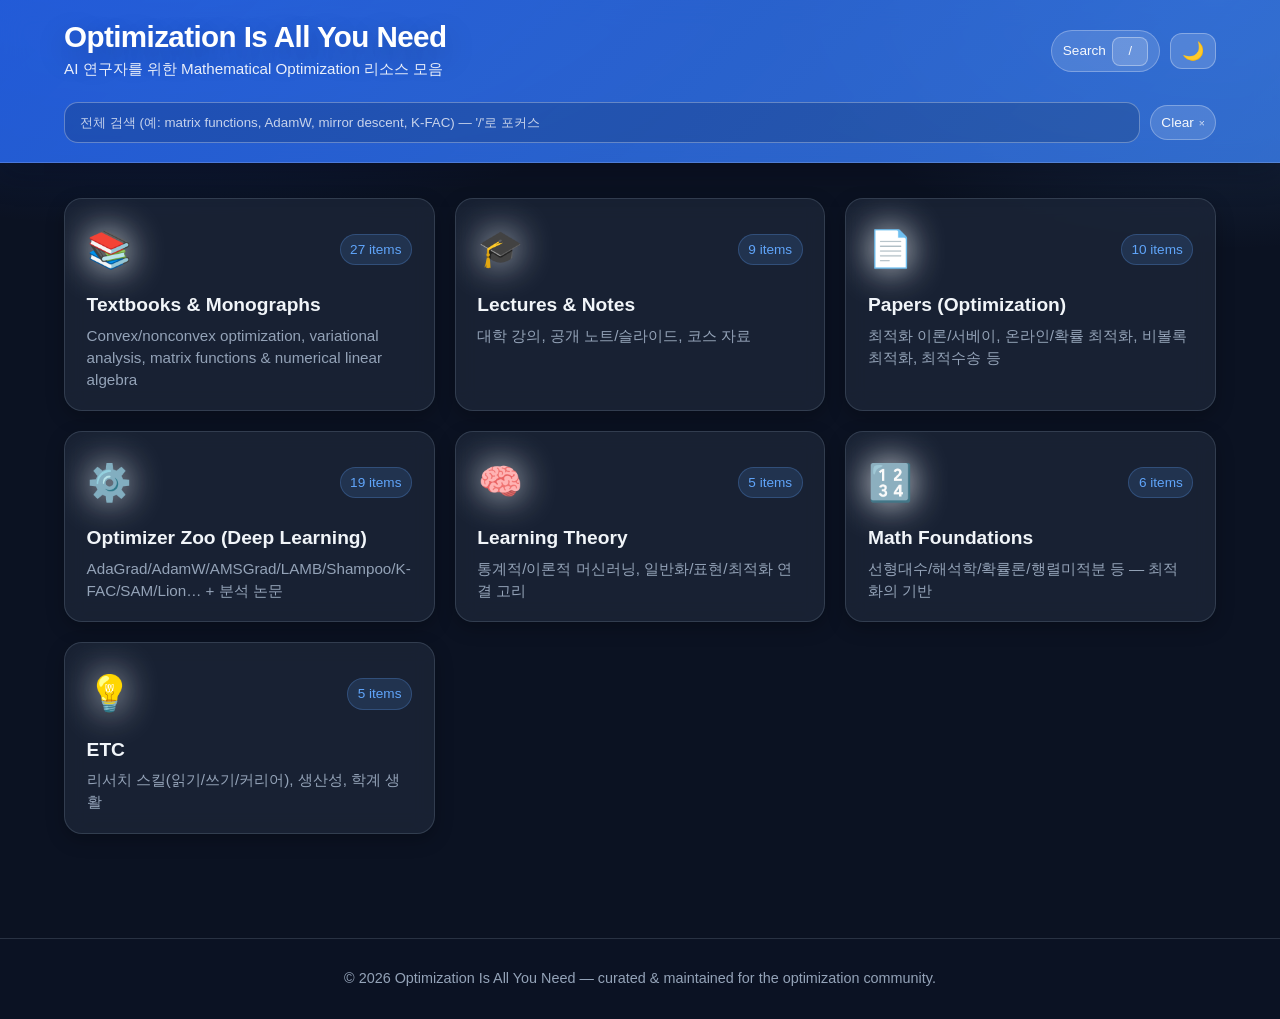
==== commit 5d1230ee: "Update print statement from 'Hello' to 'Goodbye'" ====
--- a/index.html
+++ b/index.html
@@ -1,4924 +1,2182 @@
 <!DOCTYPE html>
-<html lang="en">
+<html lang="ko">
 <head>
   <meta charset="UTF-8" />
   <meta name="viewport" content="width=device-width, initial-scale=1.0" />
-  <title>Mathematical Optimization Works</title>
-  <meta name="description" content="Curated resources for mathematical optimization: textbooks, lectures, papers, optimizers, discrete optimization, and tooling." />
+  <meta name="description" content="Optimization Is All You Need — mathematical optimization resources for AI researchers." />
+  <title>Optimization Is All You Need</title>
+
   <style>
-    :root{
-      --bg: #0b1020;
-      --panel: rgba(255,255,255,0.06);
-      --panel-2: rgba(255,255,255,0.10);
-      --text: rgba(255,255,255,0.92);
-      --muted: rgba(255,255,255,0.68);
-      --border: rgba(255,255,255,0.14);
-      --accent: #4A90E2;
-      --accent-2: #34D399;
-      --danger: #EF4444;
-
-      --shadow: 0 10px 30px rgba(0,0,0,0.30);
-      --radius: 16px;
-
-      /* dynamic sticky offsets (set in JS) */
-      --header-h: 148px;
-      --toolbar-h: 74px;
-      --sticky-gap: 10px;
-    }
-    body.light{
-      --bg: #f6f7fb;
-      --panel: rgba(0,0,0,0.04);
-      --panel-2: rgba(0,0,0,0.07);
-      --text: rgba(0,0,0,0.88);
-      --muted: rgba(0,0,0,0.62);
-      --border: rgba(0,0,0,0.12);
-      --shadow: 0 12px 30px rgba(0,0,0,0.10);
-    }
-    *{ box-sizing: border-box; }
-    html, body{ margin:0; padding:0; height:100%; }
-    body{
-      font-family: system-ui, -apple-system, Segoe UI, Roboto, Helvetica, Arial, sans-serif;
-      background: radial-gradient(1200px 800px at 20% 0%, rgba(74,144,226,0.18), transparent 55%),
-                  radial-gradient(900px 700px at 90% 10%, rgba(52,211,153,0.16), transparent 55%),
+    * { margin: 0; padding: 0; box-sizing: border-box; }
+
+    /* Theme */
+    :root {
+      --primary: #2563eb;
+      --primary2: #3b82f6;
+      --accent: #60a5fa;
+
+      --bg: #0b1222;
+      --panel: rgba(30, 41, 59, 0.85);
+      --card: rgba(30, 41, 59, 0.7);
+      --card-solid: #1e293b;
+
+      --text: #f1f5f9;
+      --muted: #94a3b8;
+      --border: rgba(148, 163, 184, 0.22);
+
+      --link: #7dd3fc;
+      --shadow: 0 10px 30px rgba(0,0,0,0.35);
+      --shadow-soft: 0 6px 18px rgba(0,0,0,0.25);
+
+      --radius-lg: 18px;
+      --radius-md: 12px;
+      --radius-sm: 10px;
+      --focus: 0 0 0 4px rgba(96, 165, 250, 0.25);
+    }
+
+    [data-theme="light"] {
+      --bg: #f8fafc;
+      --panel: rgba(255, 255, 255, 0.92);
+      --card: rgba(255, 255, 255, 0.78);
+      --card-solid: #ffffff;
+
+      --text: #0f172a;
+      --muted: #475569;
+      --border: rgba(15, 23, 42, 0.12);
+
+      --link: #2563eb;
+      --shadow: 0 10px 26px rgba(2, 6, 23, 0.12);
+      --shadow-soft: 0 6px 16px rgba(2, 6, 23, 0.09);
+      --focus: 0 0 0 4px rgba(37, 99, 235, 0.16);
+    }
+
+    html { scroll-behavior: smooth; }
+    body {
+      font-family: -apple-system, BlinkMacSystemFont, "Segoe UI", Roboto, "Helvetica Neue", Arial, sans-serif;
+      background: radial-gradient(1200px 600px at 12% -10%, rgba(37,99,235,0.35), transparent 55%),
+                  radial-gradient(900px 500px at 95% 0%, rgba(96,165,250,0.22), transparent 50%),
                   var(--bg);
       color: var(--text);
-      line-height: 1.55;
-      letter-spacing: 0.15px;
-      overflow-x: hidden;
-    }
-    a{ color: inherit; text-decoration: none; }
-    a:hover{ text-decoration: underline; }
-    .container{ max-width: 1100px; margin: 0 auto; padding: 0 18px; }
-
-    .skip-link{
-      position: absolute;
-      left: -9999px;
-      top: 10px;
-      padding: 10px 12px;
-      background: rgba(255,255,255,0.92);
-      color: rgba(0,0,0,0.88);
-      border-radius: 12px;
-      border: 1px solid rgba(0,0,0,0.14);
-      z-index: 9999;
-      box-shadow: var(--shadow);
-    }
-    body:not(.light) .skip-link{
-      background: rgba(15, 23, 42, 0.96);
-      color: rgba(255,255,255,0.95);
-      border-color: rgba(255,255,255,0.16);
-    }
-    .skip-link:focus{ left: 12px; }
-
-    header{
+      min-height: 100vh;
+      line-height: 1.6;
+      transition: background 0.25s ease, color 0.25s ease;
+    }
+
+    a { color: var(--link); }
+    a:hover { color: var(--primary2); }
+
+    :focus-visible { outline: none; box-shadow: var(--focus); border-radius: 8px; }
+
+    /* Header */
+    header {
       position: sticky;
       top: 0;
-      z-index: 60;
+      z-index: 100;
       backdrop-filter: blur(14px);
-      background: linear-gradient(to bottom, rgba(11,16,32,0.92), rgba(11,16,32,0.55));
+      background: linear-gradient(135deg, rgba(37, 99, 235, 0.88), rgba(59, 130, 246, 0.78));
+      border-bottom: 1px solid rgba(255,255,255,0.18);
+      box-shadow: 0 12px 28px rgba(2,6,23,0.25);
+    }
+
+    .header-inner {
+      max-width: 1200px;
+      margin: 0 auto;
+      padding: 1.3rem 1.5rem;
+      display: flex;
+      gap: 1rem;
+      align-items: center;
+      justify-content: space-between;
+    }
+
+    .brand {
+      display: flex;
+      flex-direction: column;
+      gap: 0.25rem;
+      min-width: 240px;
+    }
+
+    .logo {
+      font-size: 1.85rem;
+      font-weight: 800;
+      color: white;
+      letter-spacing: -0.02em;
+      text-shadow: 0 10px 30px rgba(0,0,0,0.25);
+      line-height: 1.1;
+    }
+
+    .tagline {
+      font-size: 0.95rem;
+      color: rgba(255, 255, 255, 0.9);
+    }
+
+    .header-actions {
+      display: flex;
+      align-items: center;
+      gap: 0.65rem;
+      flex-wrap: wrap;
+      justify-content: flex-end;
+    }
+
+    .chip {
+      display: inline-flex;
+      align-items: center;
+      gap: 0.4rem;
+      padding: 0.35rem 0.65rem;
+      border-radius: 999px;
+      border: 1px solid rgba(255,255,255,0.28);
+      background: rgba(255,255,255,0.14);
+      color: rgba(255,255,255,0.95);
+      text-decoration: none;
+      font-size: 0.85rem;
+      transition: transform 0.2s ease, background 0.2s ease, border-color 0.2s ease;
+      cursor: pointer;
+      user-select: none;
+    }
+
+    .chip:hover {
+      background: rgba(255,255,255,0.20);
+      border-color: rgba(255,255,255,0.35);
+      transform: translateY(-1px);
+    }
+
+    .theme-toggle {
+      display: inline-flex;
+      align-items: center;
+      justify-content: center;
+      width: 46px;
+      height: 36px;
+      border-radius: 12px;
+      background: rgba(255,255,255,0.16);
+      border: 1px solid rgba(255,255,255,0.30);
+      cursor: pointer;
+      transition: all 0.25s ease;
+    }
+    .theme-toggle:hover { background: rgba(255,255,255,0.24); transform: translateY(-1px); }
+    .theme-icon { font-size: 18px; line-height: 1; }
+
+    .header-searchbar {
+      max-width: 1200px;
+      margin: 0 auto;
+      padding: 0 1.5rem 1.15rem 1.5rem;
+    }
+
+    .global-search {
+      display: grid;
+      grid-template-columns: 1fr auto;
+      gap: 0.65rem;
+      align-items: center;
+    }
+
+    .search-input {
+      width: 100%;
+      padding: 0.75rem 0.95rem;
+      border-radius: 14px;
+      border: 1px solid rgba(255,255,255,0.30);
+      background: rgba(15, 23, 42, 0.18);
+      color: white;
+      outline: none;
+      transition: border-color 0.2s ease, background 0.2s ease;
+    }
+    [data-theme="light"] .search-input {
+      background: rgba(255, 255, 255, 0.78);
+      border-color: rgba(15,23,42,0.14);
+      color: var(--text);
+    }
+
+    .search-input::placeholder { color: rgba(255,255,255,0.75); }
+    [data-theme="light"] .search-input::placeholder { color: rgba(15,23,42,0.55); }
+
+    .search-input:focus { border-color: rgba(255,255,255,0.55); background: rgba(15,23,42,0.26); }
+    [data-theme="light"] .search-input:focus { border-color: rgba(37,99,235,0.35); background: rgba(255,255,255,0.95); }
+
+    .kbd {
+      display: inline-flex;
+      align-items: center;
+      justify-content: center;
+      border-radius: 8px;
+      padding: 0.2rem 0.45rem;
+      border: 1px solid rgba(255,255,255,0.35);
+      background: rgba(255,255,255,0.16);
+      color: rgba(255,255,255,0.92);
+      font-size: 0.8rem;
+      min-width: 36px;
+    }
+    [data-theme="light"] .kbd {
+      border-color: rgba(15,23,42,0.18);
+      background: rgba(15,23,42,0.06);
+      color: rgba(15,23,42,0.85);
+    }
+
+    /* Main container */
+    .container {
+      max-width: 1200px;
+      margin: 0 auto;
+      padding: 2.2rem 1.5rem 3.5rem;
+    }
+
+    /* Main Page / Category grid */
+    .category-grid {
+      display: grid;
+      grid-template-columns: repeat(auto-fit, minmax(280px, 1fr));
+      gap: 1.25rem;
+    }
+
+    .category-card {
+      background: var(--card);
+      border: 1px solid var(--border);
+      border-radius: var(--radius-lg);
+      padding: 1.35rem 1.35rem 1.2rem;
+      box-shadow: var(--shadow-soft);
+      cursor: pointer;
+      position: relative;
+      overflow: hidden;
+      transition: transform 0.25s ease, border-color 0.25s ease, box-shadow 0.25s ease;
+      backdrop-filter: blur(10px);
+    }
+
+    .category-card::before {
+      content: "";
+      position: absolute;
+      inset: 0;
+      background: radial-gradient(900px 300px at -10% 0%, rgba(96,165,250,0.18), transparent 60%),
+                  radial-gradient(800px 260px at 110% 10%, rgba(37,99,235,0.18), transparent 60%);
+      opacity: 0;
+      transition: opacity 0.25s ease;
+      pointer-events: none;
+    }
+
+    .category-card:hover {
+      transform: translateY(-3px);
+      border-color: rgba(96,165,250,0.55);
+      box-shadow: var(--shadow);
+    }
+    .category-card:hover::before { opacity: 1; }
+
+    .category-top {
+      display: flex;
+      align-items: center;
+      justify-content: space-between;
+      gap: 1rem;
+      margin-bottom: 0.75rem;
+    }
+
+    .category-icon {
+      font-size: 2.25rem;
+      filter: drop-shadow(0 0 18px currentColor);
+    }
+
+    .category-count {
+      display: inline-flex;
+      align-items: center;
+      justify-content: center;
+      padding: 0.25rem 0.6rem;
+      border-radius: 999px;
+      font-size: 0.85rem;
+      background: rgba(96,165,250,0.14);
+      border: 1px solid rgba(96,165,250,0.25);
+      color: var(--accent);
+      min-width: 64px;
+    }
+    [data-theme="light"] .category-count {
+      background: rgba(37,99,235,0.08);
+      border-color: rgba(37,99,235,0.18);
+      color: var(--primary);
+    }
+
+    .category-title {
+      font-size: 1.2rem;
+      font-weight: 750;
+      margin-bottom: 0.25rem;
+      color: var(--text);
+    }
+
+    .category-description {
+      color: var(--muted);
+      font-size: 0.95rem;
+      line-height: 1.45;
+    }
+
+    /* Resource pages */
+    .resource-page { display: none; }
+    .fade-in { animation: fadeIn 0.5s ease-out; }
+
+    @keyframes fadeIn {
+      from { opacity: 0; transform: translateY(10px); }
+      to { opacity: 1; transform: translateY(0); }
+    }
+
+    .page-header {
+      display: flex;
+      flex-direction: column;
+      gap: 0.35rem;
+      margin: 1rem 0 1.35rem;
+      padding-bottom: 1rem;
       border-bottom: 1px solid var(--border);
     }
-    body.light header{
-      background: linear-gradient(to bottom, rgba(246,247,251,0.92), rgba(246,247,251,0.70));
-    }
-    .header-inner{ padding: 16px 0 14px; }
-    .top-row{ display:flex; gap: 12px; align-items:flex-start; justify-content: space-between; flex-wrap: wrap; }
-    .brand{ display:flex; flex-direction: column; gap: 4px; }
-    .brand h1{ font-size: 1.35rem; margin:0; letter-spacing: 0.2px; }
-    .brand .subtitle{ font-size: 0.92rem; color: var(--muted); margin:0; }
-    .actions{ display:flex; gap: 10px; align-items:center; flex-wrap: wrap; }
-
-    .chip{
-      border: 1px solid var(--border);
-      background: rgba(255,255,255,0.06);
-      color: var(--text);
-      padding: 8px 10px;
-      border-radius: 999px;
-      font-size: 0.92rem;
-      cursor: pointer;
-      display:inline-flex;
-      gap: 8px;
-      align-items:center;
-      transition: transform 0.18s ease, background 0.18s ease, border-color 0.18s ease;
-      user-select: none;
-      white-space: nowrap;
-    }
-    body.light .chip{ background: rgba(0,0,0,0.04); }
-    .chip:hover{ transform: translateY(-1px); background: rgba(255,255,255,0.10); }
-    body.light .chip:hover{ background: rgba(0,0,0,0.07); }
-    .chip:active{ transform: translateY(0px); }
-    .chip-ghost{
-      background: transparent;
-    }
-    .kbd{
-      font-family: ui-monospace, SFMono-Regular, Menlo, Monaco, Consolas, "Liberation Mono", monospace;
-      font-size: 0.82rem;
-      padding: 2px 6px;
-      border-radius: 8px;
-      border: 1px solid var(--border);
+
+    .page-title {
+      font-size: 2rem;
+      font-weight: 850;
+      letter-spacing: -0.02em;
+      background: linear-gradient(135deg, var(--primary), var(--accent));
+      -webkit-background-clip: text;
+      -webkit-text-fill-color: transparent;
+    }
+
+    .page-subtitle {
       color: var(--muted);
-    }
-
-    .search-row{ margin-top: 12px; display:flex; gap: 12px; align-items:center; flex-wrap: wrap; }
-    .search-row input{
-      flex: 1 1 420px;
-      min-width: 260px;
-      border: 1px solid var(--border);
-      background: rgba(255,255,255,0.06);
-      color: var(--text);
+      font-size: 0.98rem;
+    }
+
+    .back-button {
+      display: inline-flex;
+      align-items: center;
+      gap: 0.5rem;
+      padding: 0.65rem 0.95rem;
       border-radius: 12px;
-      padding: 12px 12px;
-      font-size: 0.98rem;
-      outline: none;
-      transition: border-color 0.18s ease, box-shadow 0.18s ease;
-    }
-    body.light .search-row input{ background: rgba(0,0,0,0.04); }
-    .search-row input:focus{
-      border-color: rgba(74,144,226,0.7);
-      box-shadow: 0 0 0 4px rgba(74,144,226,0.18);
-    }
-    .search-hint{ color: var(--muted); font-size: 0.92rem; display:flex; gap: 8px; align-items:center; }
-
-    .page{ display:none; padding: 22px 0 46px; }
-    .page.active{ display:block; }
-
-    .hero{
-      padding: 14px 0 18px;
-      margin-bottom: 10px;
-    }
-    .hero h2{ margin:0 0 10px; font-size: 1.15rem; }
-    .hero p{ margin:0; color: var(--muted); max-width: 75ch; }
-
-    .category-grid{
-      display:grid;
-      grid-template-columns: repeat(3, 1fr);
-      gap: 14px;
-      margin-top: 18px;
-    }
-    @media (max-width: 920px){
-      .category-grid{ grid-template-columns: repeat(2, 1fr); }
-    }
-    @media (max-width: 620px){
-      .category-grid{ grid-template-columns: 1fr; }
-    }
-    .category-card{
       border: 1px solid var(--border);
       background: var(--panel);
-      border-radius: var(--radius);
-      padding: 14px 14px 12px;
-      cursor:pointer;
-      transition: transform 0.18s ease, background 0.18s ease, border-color 0.18s ease;
-      position: relative;
-      overflow: hidden;
-    }
-    .category-card:hover{
-      transform: translateY(-2px);
-      background: rgba(255,255,255,0.09);
-      border-color: rgba(255,255,255,0.22);
-    }
-    body.light .category-card:hover{
-      background: rgba(0,0,0,0.06);
-      border-color: rgba(0,0,0,0.16);
-    }
-    .category-card h3{ margin:0 0 6px; font-size: 1.05rem; display:flex; align-items:center; gap: 10px; }
-    .category-card p{ margin:0; color: var(--muted); font-size: 0.92rem; line-height: 1.35; }
-    .count-badge{
-      position:absolute;
-      right: 12px;
-      top: 12px;
-      border: 1px solid var(--border);
-      background: rgba(255,255,255,0.06);
-      border-radius: 999px;
-      padding: 5px 10px;
-      font-size: 0.88rem;
-      color: var(--muted);
-    }
-    body.light .count-badge{ background: rgba(0,0,0,0.04); }
-
-    .main-stats{
-      margin-top: 18px;
-      display:flex;
-      gap: 10px;
-      flex-wrap: wrap;
-    }
-    .stat{
+      color: var(--text);
+      cursor: pointer;
+      box-shadow: var(--shadow-soft);
+      transition: transform 0.2s ease, border-color 0.2s ease, background 0.2s ease;
+      margin-top: 0.25rem;
+      text-decoration: none;
+      width: fit-content;
+    }
+    .back-button:hover {
+      transform: translateX(-2px);
+      border-color: rgba(96,165,250,0.55);
+      background: rgba(96,165,250,0.10);
+    }
+
+    .toolbar {
+      position: sticky;
+      top: 138px;
+      z-index: 50;
+      background: linear-gradient(to bottom, rgba(2, 6, 23, 0.00), rgba(2, 6, 23, 0.12) 18%, rgba(2,6,23,0.00));
+      padding: 0.75rem 0;
+      margin-bottom: 0.75rem;
+    }
+    [data-theme="light"] .toolbar {
+      background: linear-gradient(to bottom, rgba(248, 250, 252, 0.00), rgba(248, 250, 252, 0.82) 18%, rgba(248, 250, 252, 0.00));
+    }
+
+    .toolbar-inner {
+      display: grid;
+      grid-template-columns: 1.1fr 0.55fr 0.55fr auto;
+      gap: 0.65rem;
+      align-items: center;
+    }
+
+    .select {
+      width: 100%;
+      padding: 0.72rem 0.85rem;
+      border-radius: 14px;
       border: 1px solid var(--border);
       background: var(--panel);
-      border-radius: 999px;
-      padding: 8px 10px;
+      color: var(--text);
+      outline: none;
+      transition: border-color 0.2s ease, transform 0.2s ease;
+    }
+    .select:hover { border-color: rgba(96,165,250,0.55); }
+    .select:focus { border-color: rgba(96,165,250,0.65); }
+
+    .count {
       color: var(--muted);
-      font-size: 0.92rem;
-      display:inline-flex;
-      gap: 8px;
-      align-items:center;
-    }
-    .stat strong{ color: var(--text); font-weight: 650; }
-
-    .resource-page{ display:none; padding: 22px 0 46px; }
-    .resource-page.active{ display:block; }
-
-    .page-head{
-      display:flex;
-      justify-content: space-between;
-      align-items: flex-start;
-      gap: 14px;
-      margin-bottom: 12px;
-      flex-wrap: wrap;
-    }
-    .page-head h2{ margin:0; font-size: 1.18rem; }
-    .page-head p{ margin: 6px 0 0; color: var(--muted); font-size: 0.94rem; max-width: 75ch; }
-
-    .toolbar{
-      position: sticky;
-      top: var(--header-h);
-      z-index: 45;
-      padding: 10px 0 10px;
-      background: linear-gradient(to bottom, rgba(11,16,32,0.92), rgba(11,16,32,0.62) 60%, rgba(11,16,32,0.0));
-    }
-    body.light .toolbar{
-      background: linear-gradient(to bottom, rgba(246,247,251,0.92), rgba(246,247,251,0.72) 60%, rgba(246,247,251,0.0));
-    }
-    .toolbar-inner{
-      display:flex;
-      flex-wrap: wrap;
-      gap: 10px;
-      align-items: center;
-      padding: 12px;
+      font-size: 0.9rem;
+      white-space: nowrap;
+      justify-self: end;
+    }
+
+    /* Table */
+    .table-wrap {
+      background: var(--card);
       border: 1px solid var(--border);
-      border-radius: var(--radius);
-      background: var(--panel);
-    }
-    .select{
-      border: 1px solid var(--border);
-      background: rgba(255,255,255,0.05);
-      color: var(--text);
-      border-radius: 12px;
-      padding: 10px 10px;
-      font-size: 0.96rem;
-      outline: none;
-      min-height: 40px;
-    }
-    body.light .select{ background: rgba(0,0,0,0.04); }
-    .select:focus{
-      border-color: rgba(74,144,226,0.7);
-      box-shadow: 0 0 0 4px rgba(74,144,226,0.16);
-    }
-    .select.search{ flex: 1 1 320px; min-width: 240px; }
-    .select.tag, .select.sort{ width: 220px; max-width: 100%; }
-
-    .pill{
-      border: 1px solid var(--border);
-      background: rgba(255,255,255,0.04);
-      color: var(--text);
-      border-radius: 999px;
-      padding: 9px 12px;
-      font-size: 0.92rem;
-      cursor: pointer;
-      display:inline-flex;
-      gap: 8px;
-      align-items:center;
-      transition: transform 0.18s ease, background 0.18s ease, border-color 0.18s ease;
-      user-select: none;
-      white-space: nowrap;
-    }
-    body.light .pill{ background: rgba(0,0,0,0.04); }
-    .pill:hover{ transform: translateY(-1px); background: rgba(255,255,255,0.08); }
-    body.light .pill:hover{ background: rgba(0,0,0,0.07); }
-    .pill:active{ transform: translateY(0); }
-    .pill.on{
-      border-color: rgba(74,144,226,0.65);
-      box-shadow: 0 0 0 4px rgba(74,144,226,0.14);
-      background: rgba(74,144,226,0.12);
-    }
-    .count{
-      margin-left: auto;
-      color: var(--muted);
-      font-size: 0.92rem;
-      padding: 0 4px;
-      white-space: nowrap;
-    }
-
-    .resource-table{
+      border-radius: var(--radius-lg);
+      overflow: hidden;
+      box-shadow: var(--shadow-soft);
+      backdrop-filter: blur(12px);
+    }
+
+    .resource-table {
       width: 100%;
       border-collapse: separate;
       border-spacing: 0;
+    }
+
+    .resource-table thead th {
+      position: sticky;
+      top: 218px;
+      z-index: 10;
+      background: rgba(37,99,235,0.11);
+      border-bottom: 1px solid var(--border);
+      padding: 0.9rem 1rem;
+      text-align: left;
+      font-size: 0.82rem;
+      text-transform: uppercase;
+      letter-spacing: 0.08em;
+      color: var(--text);
+      user-select: none;
+    }
+    [data-theme="light"] .resource-table thead th {
+      background: rgba(37,99,235,0.06);
+    }
+
+    .resource-table tbody td {
+      padding: 0.95rem 1rem;
+      border-bottom: 1px solid rgba(148,163,184,0.16);
+      color: var(--muted);
+      vertical-align: top;
+    }
+    [data-theme="light"] .resource-table tbody td { border-bottom-color: rgba(15,23,42,0.08); }
+
+    .resource-table tbody tr {
+      transition: transform 0.18s ease, background 0.18s ease;
+    }
+
+    .resource-table tbody tr:hover {
+      background: rgba(96,165,250,0.08);
+      transform: translateX(3px);
+    }
+    [data-theme="light"] .resource-table tbody tr:hover {
+      background: rgba(37,99,235,0.04);
+    }
+
+    .resource-title {
+      color: var(--text);
+      font-weight: 650;
+      margin-bottom: 0.25rem;
+      line-height: 1.35;
+    }
+    .resource-meta {
+      display: flex;
+      gap: 0.35rem;
+      flex-wrap: wrap;
+      margin-top: 0.35rem;
+    }
+
+    .tag {
+      display: inline-flex;
+      align-items: center;
+      padding: 0.18rem 0.55rem;
+      border-radius: 999px;
+      border: 1px solid rgba(96,165,250,0.25);
+      background: rgba(96,165,250,0.12);
+      color: var(--accent);
+      font-size: 0.78rem;
+      line-height: 1.3;
+    }
+    [data-theme="light"] .tag {
+      border-color: rgba(37,99,235,0.18);
+      background: rgba(37,99,235,0.08);
+      color: var(--primary);
+    }
+
+    .badge {
+      display: inline-flex;
+      align-items: center;
+      gap: 0.35rem;
+      padding: 0.18rem 0.55rem;
+      border-radius: 999px;
+      font-size: 0.78rem;
+      border: 1px solid rgba(255,255,255,0.20);
+      background: rgba(15,23,42,0.18);
+      color: rgba(255,255,255,0.90);
+      line-height: 1.3;
+    }
+    [data-theme="light"] .badge {
+      border-color: rgba(15,23,42,0.12);
+      background: rgba(15,23,42,0.04);
+      color: rgba(15,23,42,0.84);
+    }
+
+    .resource-link {
+      display: inline-flex;
+      align-items: center;
+      gap: 0.3rem;
+      color: var(--link);
+      text-decoration: none;
+      font-weight: 650;
+      white-space: nowrap;
+      transition: transform 0.15s ease, color 0.15s ease;
+    }
+    .resource-link:hover { transform: translateX(2px); color: var(--primary2); }
+    .links {
+      display: flex;
+      flex-wrap: wrap;
+      gap: 0.5rem;
+    }
+
+    .muted { color: var(--muted); }
+
+    /* Column widths */
+    .col-title { width: 44%; }
+    .col-author { width: 22%; }
+    .col-year { width: 9%; }
+    .col-tags { width: 17%; }
+    .col-link { width: 8%; }
+
+    .hide-mobile { display: table-cell; }
+
+    /* Global search results */
+    .global-results {
+      margin-top: 1.2rem;
+      background: var(--card);
+      border: 1px solid var(--border);
+      border-radius: var(--radius-lg);
+      box-shadow: var(--shadow-soft);
+      padding: 1.1rem 1.1rem 0.6rem;
+      display: none;
+      backdrop-filter: blur(10px);
+    }
+
+    .results-header {
+      display: flex;
+      align-items: baseline;
+      justify-content: space-between;
+      gap: 1rem;
+      margin-bottom: 0.85rem;
+    }
+
+    .results-title {
+      font-size: 1.1rem;
+      font-weight: 800;
+      color: var(--text);
+    }
+
+    .results-list {
+      display: grid;
+      grid-template-columns: repeat(auto-fit, minmax(280px, 1fr));
+      gap: 0.85rem;
+      padding-bottom: 0.75rem;
+    }
+
+    .result-card {
+      background: rgba(15,23,42,0.12);
+      border: 1px solid var(--border);
+      border-radius: var(--radius-md);
+      padding: 0.95rem 0.95rem 0.85rem;
+      transition: transform 0.2s ease, border-color 0.2s ease;
+      cursor: pointer;
+    }
+    [data-theme="light"] .result-card { background: rgba(15,23,42,0.03); }
+    .result-card:hover { transform: translateY(-2px); border-color: rgba(96,165,250,0.55); }
+
+    .result-kicker {
+      display: flex;
+      justify-content: space-between;
+      align-items: center;
+      gap: 0.75rem;
+      margin-bottom: 0.35rem;
+    }
+
+    .result-category {
+      font-size: 0.82rem;
+      font-weight: 750;
+      color: rgba(255,255,255,0.86);
+      background: rgba(255,255,255,0.14);
+      padding: 0.18rem 0.55rem;
+      border-radius: 999px;
+      border: 1px solid rgba(255,255,255,0.18);
+    }
+    [data-theme="light"] .result-category {
+      color: rgba(15,23,42,0.80);
+      background: rgba(15,23,42,0.05);
+      border-color: rgba(15,23,42,0.10);
+    }
+
+    .result-title {
+      color: var(--text);
+      font-weight: 800;
+      line-height: 1.25;
+      margin-bottom: 0.2rem;
+    }
+
+    .result-authors { color: var(--muted); font-size: 0.92rem; }
+
+    /* Modal */
+    .modal {
+      position: fixed;
+      inset: 0;
+      background: rgba(2, 6, 23, 0.6);
+      display: none;
+      align-items: center;
+      justify-content: center;
+      padding: 1.2rem;
+      z-index: 200;
+    }
+    [data-theme="light"] .modal { background: rgba(2, 6, 23, 0.38); }
+
+    .modal-card {
+      width: min(860px, 100%);
+      background: var(--card-solid);
+      border: 1px solid var(--border);
+      border-radius: var(--radius-lg);
+      box-shadow: var(--shadow);
       overflow: hidden;
+    }
+
+    .modal-header {
+      padding: 1rem 1.15rem;
+      border-bottom: 1px solid var(--border);
+      display: flex;
+      justify-content: space-between;
+      align-items: flex-start;
+      gap: 1rem;
+      background: linear-gradient(135deg, rgba(37,99,235,0.10), rgba(96,165,250,0.06));
+    }
+
+    .modal-title {
+      font-size: 1.15rem;
+      font-weight: 850;
+      color: var(--text);
+      line-height: 1.25;
+    }
+
+    .modal-close {
       border: 1px solid var(--border);
-      border-radius: var(--radius);
-      background: var(--panel);
-      box-shadow: var(--shadow);
-      margin-top: 10px;
-    }
-    .resource-table th, .resource-table td{
-      padding: 14px 14px;
-      border-bottom: 1px solid var(--border);
-      vertical-align: top;
-    }
-    .resource-table th{
-      text-align:left;
-      color: var(--muted);
-      font-size: 0.88rem;
-      position: sticky;
-      top: calc(var(--header-h) + var(--toolbar-h) + var(--sticky-gap));
-      background: rgba(11,16,32,0.92);
-      z-index: 20;
-    }
-    body.light .resource-table th{ background: rgba(246,247,251,0.92); }
-    .resource-table tr:last-child td{ border-bottom: none; }
-    .resource-row{
-      cursor: pointer;
-      transition: background 0.14s ease, transform 0.14s ease;
-    }
-    .resource-row:hover{
-      background: rgba(255,255,255,0.06);
-      transform: translateX(2px);
-    }
-    body.light .resource-row:hover{ background: rgba(0,0,0,0.04); }
-
-    .resource-title{
-      display:flex;
-      gap: 10px;
-      align-items: flex-start;
-    }
-    .star-btn{
-      width: 34px;
-      height: 34px;
-      border: 1px solid var(--border);
-      background: rgba(255,255,255,0.04);
+      background: rgba(15,23,42,0.12);
       color: var(--text);
       border-radius: 12px;
+      padding: 0.45rem 0.65rem;
       cursor: pointer;
-      display:inline-grid;
-      place-items:center;
-      flex: 0 0 auto;
-      transition: transform 0.14s ease, background 0.14s ease, border-color 0.14s ease;
-    }
-    body.light .star-btn{ background: rgba(0,0,0,0.04); }
-    .star-btn:hover{ transform: translateY(-1px); background: rgba(255,255,255,0.08); }
-    body.light .star-btn:hover{ background: rgba(0,0,0,0.07); }
-    .star-btn:active{ transform: translateY(0); }
-    .star-btn.on{ border-color: rgba(245, 158, 11, 0.6); }
-    .title-block{ min-width: 0; }
-    .title-block strong{ display:block; font-size: 1.0rem; line-height: 1.25; margin-bottom: 6px; }
-    .title-meta{ display:flex; flex-wrap: wrap; gap: 6px; }
-    .tag{
-      display:inline-flex;
-      align-items:center;
-      gap: 6px;
-      padding: 4px 10px;
-      border-radius: 999px;
-      background: rgba(74,144,226,0.14);
-      border: 1px solid rgba(74,144,226,0.22);
-      color: rgba(255,255,255,0.90);
-      font-size: 0.82rem;
-      cursor: pointer;
-      user-select:none;
-    }
-    body.light .tag{
-      color: rgba(0,0,0,0.82);
-      background: rgba(74,144,226,0.12);
-      border-color: rgba(74,144,226,0.18);
-    }
-    .badge{
-      background: rgba(52,211,153,0.14);
-      border: 1px solid rgba(52,211,153,0.22);
-    }
-
-    .link-badge{
-      display:inline-flex;
-      align-items:center;
-      gap: 6px;
-      padding: 4px 10px;
-      border-radius: 999px;
+      transition: transform 0.2s ease, border-color 0.2s ease, background 0.2s ease;
+      white-space: nowrap;
+    }
+    .modal-close:hover { transform: translateY(-1px); border-color: rgba(96,165,250,0.55); background: rgba(96,165,250,0.10); }
+
+    .modal-body {
+      padding: 1rem 1.15rem 1.2rem;
+      display: grid;
+      grid-template-columns: 1fr 1fr;
+      gap: 1rem 1.25rem;
+    }
+
+    .kv {
+      padding: 0.85rem 0.9rem;
+      border-radius: var(--radius-md);
       border: 1px solid var(--border);
-      background: rgba(255,255,255,0.05);
-      font-size: 0.82rem;
+      background: rgba(15,23,42,0.10);
+    }
+    [data-theme="light"] .kv { background: rgba(15,23,42,0.03); }
+
+    .k { color: var(--muted); font-size: 0.82rem; text-transform: uppercase; letter-spacing: 0.08em; margin-bottom: 0.35rem; }
+    .v { color: var(--text); font-size: 0.98rem; line-height: 1.45; }
+
+    .modal-links { display: flex; flex-wrap: wrap; gap: 0.55rem; margin-top: 0.6rem; }
+
+    /* Footer */
+    footer {
+      border-top: 1px solid var(--border);
+      background: rgba(15,23,42,0.10);
+      padding: 1.8rem 1rem;
+      text-align: center;
       color: var(--muted);
-    }
-    body.light .link-badge{ background: rgba(0,0,0,0.04); }
-
-    .hide-mobile{ }
-    @media (max-width: 760px){
-      .hide-mobile{ display:none; }
-      .resource-table th, .resource-table td{ padding: 12px 12px; }
-      .page-head h2{ font-size: 1.1rem; }
-    }
-
-    /* Modal */
-    .modal{
-      position: fixed;
-      inset: 0;
-      display:none;
-      z-index: 200;
-      background: rgba(0,0,0,0.55);
-      padding: 20px;
-      overflow:auto;
-    }
-    .modal.active{ display:block; }
-    .modal-card{
-      max-width: 920px;
-      margin: 40px auto;
-      background: rgba(15,23,42,0.96);
-      border: 1px solid rgba(255,255,255,0.12);
-      border-radius: 18px;
-      box-shadow: var(--shadow);
-      overflow: hidden;
-    }
-    body.light .modal-card{
-      background: rgba(255,255,255,0.98);
-      border-color: rgba(0,0,0,0.12);
-    }
-    .modal-header{
-      display:flex;
-      justify-content: space-between;
-      align-items:flex-start;
-      gap: 12px;
-      padding: 16px 18px 12px;
-      border-bottom: 1px solid var(--border);
-    }
-    .modal-title{ margin:0; font-size: 1.18rem; }
-    .modal-sub{ margin: 6px 0 0; color: var(--muted); font-size: 0.92rem; }
-    .close-btn{
-      border: 1px solid var(--border);
-      background: rgba(255,255,255,0.06);
-      color: var(--text);
-      border-radius: 12px;
-      padding: 8px 10px;
-      cursor: pointer;
-      font-size: 0.95rem;
-      flex: 0 0 auto;
-    }
-    body.light .close-btn{ background: rgba(0,0,0,0.04); }
-
-    .modal-body{ padding: 16px 18px 18px; }
-    .modal-actions{ display:flex; gap: 10px; flex-wrap: wrap; margin-bottom: 14px; }
-    .detail-grid{
-      display:grid;
-      grid-template-columns: 1fr 1fr;
-      gap: 12px;
-    }
-    @media (max-width: 860px){
-      .detail-grid{ grid-template-columns: 1fr; }
-    }
-    .detail{
-      border: 1px solid var(--border);
-      background: rgba(255,255,255,0.04);
-      border-radius: 16px;
-      padding: 12px 12px;
-    }
-    body.light .detail{ background: rgba(0,0,0,0.03); }
-    .detail h4{ margin:0 0 8px; font-size: 0.92rem; color: var(--muted); }
-    .detail p{ margin:0; white-space: pre-wrap; word-break: break-word; }
-
-    .links{
-      display:flex;
-      gap: 8px;
-      flex-wrap: wrap;
-      margin-top: 8px;
-    }
-    .links a{
-      border: 1px solid var(--border);
-      background: rgba(255,255,255,0.05);
-      padding: 7px 10px;
-      border-radius: 999px;
-      color: var(--text);
-      font-size: 0.90rem;
-      display:inline-flex;
-      gap: 6px;
-      align-items:center;
-    }
-    body.light .links a{ background: rgba(0,0,0,0.04); }
-    .links a:hover{ text-decoration: none; transform: translateY(-1px); }
-
-    /* Global search results */
-    .global-results{
-      margin-top: 12px;
-      border: 1px solid var(--border);
-      border-radius: var(--radius);
-      background: var(--panel);
-      display:none;
-      overflow:hidden;
-    }
-    .global-results.active{ display:block; }
-    .global-results .head{
-      padding: 10px 12px;
-      border-bottom: 1px solid var(--border);
-      color: var(--muted);
-      font-size: 0.90rem;
-      display:flex;
-      gap: 10px;
-      align-items:center;
-      justify-content: space-between;
-    }
-    .result-list{ max-height: 420px; overflow:auto; }
-    .result{
-      padding: 12px 12px;
-      border-bottom: 1px solid var(--border);
-      cursor:pointer;
-      display:flex;
-      gap: 12px;
-      align-items:flex-start;
-      justify-content: space-between;
-    }
-    .result:last-child{ border-bottom: none; }
-    .result:hover{ background: rgba(255,255,255,0.06); }
-    body.light .result:hover{ background: rgba(0,0,0,0.04); }
-    .result .meta{ min-width: 0; }
-    .result strong{ display:block; }
-    .result .small{ color: var(--muted); font-size: 0.90rem; margin-top: 4px; }
-    .result .pill-mini{
-      border: 1px solid var(--border);
-      border-radius: 999px;
-      padding: 4px 8px;
-      color: var(--muted);
-      font-size: 0.82rem;
-      white-space: nowrap;
-      margin-left: 12px;
-      flex: 0 0 auto;
-    }
-
-    /* Toast */
-    .toast{
-      position: fixed;
-      left: 50%;
-      bottom: 18px;
-      transform: translateX(-50%) translateY(10px);
-      background: rgba(15,23,42,0.92);
-      color: rgba(255,255,255,0.92);
-      border: 1px solid rgba(255,255,255,0.16);
-      border-radius: 999px;
-      padding: 10px 12px;
-      font-size: 0.92rem;
-      box-shadow: var(--shadow);
-      opacity: 0;
-      pointer-events: none;
-      transition: opacity 0.22s ease, transform 0.22s ease;
-      z-index: 9999;
-    }
-    body.light .toast{
-      background: rgba(255,255,255,0.94);
-      color: rgba(0,0,0,0.88);
-      border-color: rgba(0,0,0,0.14);
-    }
-    .toast.show{
-      opacity: 1;
-      transform: translateX(-50%) translateY(0);
-    }
-
-    /* Floating button */
-    .fab{
-      position: fixed;
-      right: 18px;
-      bottom: 18px;
-      z-index: 120;
-      border: 1px solid var(--border);
-      background: rgba(255,255,255,0.06);
-      color: var(--text);
-      border-radius: 16px;
-      padding: 10px 12px;
-      cursor: pointer;
-      box-shadow: var(--shadow);
-      display:none;
-    }
-    body.light .fab{ background: rgba(0,0,0,0.04); }
-    .fab.show{ display:block; }
-
-    footer{
-      border-top: 1px solid var(--border);
-      color: var(--muted);
-      padding: 18px 0 26px;
-      text-align:center;
-      font-size: 0.92rem;
-    }
-
-    /* Reduced motion */
-    @media (prefers-reduced-motion: reduce){
-      *{ transition: none !important; scroll-behavior: auto !important; }
-      .category-card:hover, .resource-row:hover, .chip:hover, .pill:hover, .star-btn:hover, .links a:hover{ transform: none !important; }
+      font-size: 0.9rem;
+      margin-top: 3rem;
+    }
+    [data-theme="light"] footer { background: rgba(15,23,42,0.03); }
+
+    /* Responsive */
+    @media (max-width: 980px) {
+      .toolbar-inner { grid-template-columns: 1fr 1fr 1fr; }
+      .count { justify-self: start; grid-column: 1 / -1; }
+      .resource-table thead th { top: 252px; }
+    }
+
+    @media (max-width: 760px) {
+      .header-inner { flex-direction: column; align-items: flex-start; }
+      .header-actions { width: 100%; justify-content: space-between; }
+      .global-search { grid-template-columns: 1fr; }
+      .toolbar { top: 170px; }
+      .toolbar-inner { grid-template-columns: 1fr; }
+      .hide-mobile { display: none; }
+      .resource-table thead th { top: 310px; }
+      .modal-body { grid-template-columns: 1fr; }
+    }
+
+    @media (prefers-reduced-motion: reduce) {
+      * { animation: none !important; transition: none !important; scroll-behavior: auto !important; }
     }
   </style>
 </head>
+
 <body>
-  <a class="skip-link" href="#main-content">Skip to content</a>
-
   <header>
-    <div class="container header-inner">
-      <div class="top-row">
-        <div class="brand">
-          <h1>Mathematical Optimization Works</h1>
-          <p class="subtitle">논문 · 텍스트북 · 강의노트 · 딥러닝 옵티마이저 · 조합최적화 · 솔버/툴링</p>
-        </div>
-        <div class="actions">
-          <button class="chip chip-ghost" id="help-btn" type="button" aria-haspopup="dialog" aria-controls="help-modal">
-            Help <span class="kbd">?</span>
-          </button>
-          <button class="chip" id="theme-toggle" type="button" aria-label="Toggle theme">🌙 Theme</button>
-          <button class="chip" id="home-btn" type="button" aria-label="Go to home">🏠 Home</button>
-        </div>
-      </div>
-
-      <div class="search-row">
-        <input id="global-search" type="text" placeholder="Search across everything (title / author / tags / notes) …" aria-label="Global search" />
-        <div class="search-hint">
-          <span class="kbd">/</span> global search
-          <span class="kbd">Esc</span> close/clear
-        </div>
-      </div>
-
-      <div id="global-results" class="global-results" aria-live="polite">
-        <div class="head">
-          <span id="global-results-title">Search results</span>
-          <button class="chip chip-ghost" id="global-clear" type="button">Clear</button>
-        </div>
-        <div id="global-results-list" class="result-list"></div>
+    <div class="header-inner">
+      <div class="brand">
+        <div class="logo">Optimization Is All You Need</div>
+        <div class="tagline">AI 연구자를 위한 Mathematical Optimization 리소스 모음</div>
+      </div>
+
+      <div class="header-actions">
+        <span class="chip" title="키보드 단축키">
+          <span>Search</span>
+          <span class="kbd">/</span>
+        </span>
+
+        <button class="theme-toggle" onclick="toggleTheme()" aria-label="Toggle theme">
+          <span class="theme-icon">🌙</span>
+        </button>
+      </div>
+    </div>
+
+    <div class="header-searchbar">
+      <div class="global-search">
+        <input id="global-search-input" class="search-input" type="text"
+               placeholder="전체 검색 (예: matrix functions, AdamW, mirror descent, K-FAC) — '/'로 포커스"
+               autocomplete="off" />
+        <span class="chip" onclick="clearGlobalSearch()" title="검색 초기화">Clear ⨯</span>
       </div>
     </div>
   </header>
 
-  <main class="container" id="main-content">
-    <!-- Main page -->
-    <section id="main-page" class="page active">
-      <div class="hero">
-        <h2>Curated &amp; Practical</h2>
-        <p>
-          수학적 최적화(continuous/discrete)부터 딥러닝 옵티마이저, 그리고 실제 문제를 푸는 솔버/툴링까지 —
-          연구/실무에 바로 도움이 되는 리소스를 한 곳에 모았습니다.
-        </p>
-      </div>
-
+  <main class="container">
+    <!-- MAIN -->
+    <section id="main-page" class="fade-in">
       <div class="category-grid">
-        <div class="category-card" data-category="textbook">
-          <span class="count-badge" data-count="textbook">0</span>
-          <h3>📚 Textbooks &amp; Monographs</h3>
-          <p>Convex/nonconvex/variational, stochastic, robust, manifold, OT 등 핵심 교재.</p>
+        <div class="category-card" onclick="showCategory('textbook')">
+          <div class="category-top">
+            <div class="category-icon">📚</div>
+            <div class="category-count" data-count-for="textbook">—</div>
+          </div>
+          <div class="category-title">Textbooks & Monographs</div>
+          <div class="category-description">Convex/nonconvex optimization, variational analysis, matrix functions & numerical linear algebra</div>
         </div>
-        <div class="category-card" data-category="lecture">
-          <span class="count-badge" data-count="lecture">0</span>
-          <h3>🎓 Lectures &amp; Notes</h3>
-          <p>좋은 코스노트/슬라이드/OCW를 모았습니다. 빠른 캐치업에 추천.</p>
+
+        <div class="category-card" onclick="showCategory('lecture')">
+          <div class="category-top">
+            <div class="category-icon">🎓</div>
+            <div class="category-count" data-count-for="lecture">—</div>
+          </div>
+          <div class="category-title">Lectures & Notes</div>
+          <div class="category-description">대학 강의, 공개 노트/슬라이드, 코스 자료</div>
         </div>
-        <div class="category-card" data-category="paper">
-          <span class="count-badge" data-count="paper">0</span>
-          <h3>🧠 Papers (Optimization)</h3>
-          <p>알고리즘/이론/서베이. (FISTA/ADMM/SVRG 등) 필수 레퍼런스.</p>
+
+        <div class="category-card" onclick="showCategory('paper')">
+          <div class="category-top">
+            <div class="category-icon">📄</div>
+            <div class="category-count" data-count-for="paper">—</div>
+          </div>
+          <div class="category-title">Papers (Optimization)</div>
+          <div class="category-description">최적화 이론/서베이, 온라인/확률 최적화, 비볼록 최적화, 최적수송 등</div>
         </div>
-        <div class="category-card" data-category="optimizer">
-          <span class="count-badge" data-count="optimizer">0</span>
-          <h3>🚀 Optimizer Zoo (Deep Learning)</h3>
-          <p>AdamW, SAM/ASAM, Shampoo, Lion, Sophia … 딥러닝 옵티마이저 큐레이션.</p>
+
+        <div class="category-card" onclick="showCategory('optimizer')">
+          <div class="category-top">
+            <div class="category-icon">⚙️</div>
+            <div class="category-count" data-count-for="optimizer">—</div>
+          </div>
+          <div class="category-title">Optimizer Zoo (Deep Learning)</div>
+          <div class="category-description">AdaGrad/AdamW/AMSGrad/LAMB/Shampoo/K-FAC/SAM/Lion… + 분석 논문</div>
         </div>
-        <div class="category-card" data-category="discrete">
-          <span class="count-badge" data-count="discrete">0</span>
-          <h3>🧩 Discrete &amp; Combinatorial</h3>
-          <p>LP/ILP, 근사알고리즘, 네트워크 플로우, polyhedral theory.</p>
+
+        <div class="category-card" onclick="showCategory('learning-theory')">
+          <div class="category-top">
+            <div class="category-icon">🧠</div>
+            <div class="category-count" data-count-for="learning-theory">—</div>
+          </div>
+          <div class="category-title">Learning Theory</div>
+          <div class="category-description">통계적/이론적 머신러닝, 일반화/표현/최적화 연결 고리</div>
         </div>
-        <div class="category-card" data-category="tooling">
-          <span class="count-badge" data-count="tooling">0</span>
-          <h3>🧰 Solvers &amp; Tooling</h3>
-          <p>CVXPY/JuMP, Gurobi/SCIP/HiGHS, OSQP/SCS/Clarabel 등 실전 도구.</p>
+
+        <div class="category-card" onclick="showCategory('mathematics')">
+          <div class="category-top">
+            <div class="category-icon">🔢</div>
+            <div class="category-count" data-count-for="mathematics">—</div>
+          </div>
+          <div class="category-title">Math Foundations</div>
+          <div class="category-description">선형대수/해석학/확률론/행렬미적분 등 — 최적화의 기반</div>
         </div>
-        <div class="category-card" data-category="learning-theory">
-          <span class="count-badge" data-count="learning-theory">0</span>
-          <h3>📈 Learning Theory</h3>
-          <p>온라인 학습/밴딧/일반화 등 최적화와 맞닿는 이론 리소스.</p>
+
+        <div class="category-card" onclick="showCategory('etc')">
+          <div class="category-top">
+            <div class="category-icon">💡</div>
+            <div class="category-count" data-count-for="etc">—</div>
+          </div>
+          <div class="category-title">ETC</div>
+          <div class="category-description">리서치 스킬(읽기/쓰기/커리어), 생산성, 학계 생활</div>
         </div>
-        <div class="category-card" data-category="mathematics">
-          <span class="count-badge" data-count="mathematics">0</span>
-          <h3>📐 Math Foundations</h3>
-          <p>Convex analysis, concentration, matrix calculus 등 기반 수학 레퍼런스.</p>
+      </div>
+
+      <div id="global-search-results" class="global-results">
+        <div class="results-header">
+          <div class="results-title">Search results</div>
+          <div class="muted" id="global-search-count"></div>
         </div>
-        <div class="category-card" data-category="etc">
-          <span class="count-badge" data-count="etc">0</span>
-          <h3>🔧 ETC</h3>
-          <p>논문 읽기/쓰기/발표, 연구 생산성 등 실용 리소스.</p>
-        </div>
-      </div>
-
-      <div class="main-stats" id="main-stats">
-        <div class="stat"><span>📦</span> <strong id="stat-total">0</strong> total resources</div>
-        <div class="stat"><span>🆓</span> <strong id="stat-free">0</strong> tagged as free</div>
-        <div class="stat"><span>⭐</span> <strong id="stat-fav">0</strong> favorites</div>
-        <div class="stat"><span>🗓️</span> last updated <strong id="stat-updated">2026-02-16</strong></div>
+        <div id="global-search-list" class="results-list"></div>
       </div>
     </section>
 
-    <!-- Resource pages -->
+    <!-- TEXTBOOK -->
     <section id="textbook-page" class="resource-page">
-      <div class="page-head">
-        <div>
-          <h2>📚 Textbooks &amp; Monographs</h2>
-          <p>continuous optimization 중심 교재 + 현대 최적화(robust/stochastic/manifold/OT)까지 포함.</p>
-        </div>
-        <button class="chip chip-ghost" type="button" data-back>← Back</button>
+      <button class="back-button" onclick="showMain()">← Back</button>
+      <div class="page-header">
+        <div class="page-title">📚 Textbooks & Monographs</div>
+        <div class="page-subtitle">최적화 이론 + 수치선형대수(행렬함수 포함)까지 한 번에</div>
       </div>
       <div class="toolbar">
         <div class="toolbar-inner">
-          <input id="textbook-search" class="select search" type="text" placeholder="Search in textbooks …" />
-          <select id="textbook-tag" class="select tag"></select>
-          <select id="textbook-sort" class="select sort"></select>
-          <button id="textbook-fav" class="pill" type="button" aria-pressed="false">⭐ Favorites</button>
-          <button id="textbook-free" class="pill" type="button" aria-pressed="false">🆓 Free</button>
-          <button id="textbook-reset" class="pill" type="button">Reset</button>
-          <button id="textbook-export" class="pill" type="button">Export CSV</button>
+          <input id="textbook-search" class="select" type="text" placeholder="Search (title / authors / tags / notes) ..." autocomplete="off" />
+          <select id="textbook-tag" class="select"></select>
+          <select id="textbook-sort" class="select"></select>
           <div id="textbook-count" class="count"></div>
         </div>
       </div>
-      <table class="resource-table" aria-label="Textbooks table">
-        <thead>
-          <tr>
-            <th style="width: 46%;">Title</th>
-            <th style="width: 28%;">Authors</th>
-            <th class="hide-mobile" style="width: 10%;">Year</th>
-            <th class="hide-mobile" style="width: 16%;">Tags</th>
-          </tr>
-        </thead>
-        <tbody id="textbook-table"></tbody>
-      </table>
+      <div class="table-wrap">
+        <table id="textbook-table" class="resource-table">
+          <thead>
+            <tr>
+              <th class="col-title">Title</th>
+              <th class="col-author">Author(s)</th>
+              <th class="col-year hide-mobile">Year</th>
+              <th class="col-tags hide-mobile">Tags</th>
+              <th class="col-link">Links</th>
+            </tr>
+          </thead>
+          <tbody></tbody>
+        </table>
+      </div>
     </section>
 
+    <!-- LECTURE -->
     <section id="lecture-page" class="resource-page">
-      <div class="page-head">
-        <div>
-          <h2>🎓 Lectures &amp; Notes</h2>
-          <p>코스노트/슬라이드/OCW 중심. (입문 → 이론 → 대규모/분산/랜덤화)</p>
-        </div>
-        <button class="chip chip-ghost" type="button" data-back>← Back</button>
+      <button class="back-button" onclick="showMain()">← Back</button>
+      <div class="page-header">
+        <div class="page-title">🎓 Lectures & Notes</div>
+        <div class="page-subtitle">검증된 코스 페이지/슬라이드/노트 위주로 정리</div>
       </div>
       <div class="toolbar">
         <div class="toolbar-inner">
-          <input id="lecture-search" class="select search" type="text" placeholder="Search in lectures …" />
-          <select id="lecture-tag" class="select tag"></select>
-          <select id="lecture-sort" class="select sort"></select>
-          <button id="lecture-fav" class="pill" type="button" aria-pressed="false">⭐ Favorites</button>
-          <button id="lecture-free" class="pill" type="button" aria-pressed="false">🆓 Free</button>
-          <button id="lecture-reset" class="pill" type="button">Reset</button>
-          <button id="lecture-export" class="pill" type="button">Export CSV</button>
+          <input id="lecture-search" class="select" type="text" placeholder="Search (title / instructor / tags) ..." autocomplete="off" />
+          <select id="lecture-tag" class="select"></select>
+          <select id="lecture-sort" class="select"></select>
           <div id="lecture-count" class="count"></div>
         </div>
       </div>
-      <table class="resource-table" aria-label="Lectures table">
-        <thead>
-          <tr>
-            <th style="width: 46%;">Title</th>
-            <th style="width: 28%;">Instructor / Owner</th>
-            <th class="hide-mobile" style="width: 10%;">Level</th>
-            <th class="hide-mobile" style="width: 16%;">Tags</th>
-          </tr>
-        </thead>
-        <tbody id="lecture-table"></tbody>
-      </table>
+      <div class="table-wrap">
+        <table id="lecture-table" class="resource-table">
+          <thead>
+            <tr>
+              <th class="col-title">Course / Resource</th>
+              <th class="col-author">Instructor / Owner</th>
+              <th class="col-year hide-mobile">Level</th>
+              <th class="col-tags hide-mobile">Tags</th>
+              <th class="col-link">Links</th>
+            </tr>
+          </thead>
+          <tbody></tbody>
+        </table>
+      </div>
     </section>
 
+    <!-- PAPER -->
     <section id="paper-page" class="resource-page">
-      <div class="page-head">
-        <div>
-          <h2>🧠 Papers (Optimization)</h2>
-          <p>고전 알고리즘부터 현대 서베이까지. (FISTA/ADMM/SVRG/SAGA/Katyusha …)</p>
-        </div>
-        <button class="chip chip-ghost" type="button" data-back>← Back</button>
+      <button class="back-button" onclick="showMain()">← Back</button>
+      <div class="page-header">
+        <div class="page-title">📄 Papers (Optimization)</div>
+        <div class="page-subtitle">서베이/이론/응용 — 최적화 연구의 큰 지도</div>
       </div>
       <div class="toolbar">
         <div class="toolbar-inner">
-          <input id="paper-search" class="select search" type="text" placeholder="Search in papers …" />
-          <select id="paper-tag" class="select tag"></select>
-          <select id="paper-sort" class="select sort"></select>
-          <button id="paper-fav" class="pill" type="button" aria-pressed="false">⭐ Favorites</button>
-          <button id="paper-free" class="pill" type="button" aria-pressed="false">🆓 Free</button>
-          <button id="paper-reset" class="pill" type="button">Reset</button>
-          <button id="paper-export" class="pill" type="button">Export CSV</button>
+          <input id="paper-search" class="select" type="text" placeholder="Search (title / authors / venue / tags) ..." autocomplete="off" />
+          <select id="paper-tag" class="select"></select>
+          <select id="paper-sort" class="select"></select>
           <div id="paper-count" class="count"></div>
         </div>
       </div>
-      <table class="resource-table" aria-label="Papers table">
-        <thead>
-          <tr>
-            <th style="width: 46%;">Title</th>
-            <th style="width: 28%;">Authors</th>
-            <th class="hide-mobile" style="width: 10%;">Year</th>
-            <th class="hide-mobile" style="width: 16%;">Tags</th>
-          </tr>
-        </thead>
-        <tbody id="paper-table"></tbody>
-      </table>
+      <div class="table-wrap">
+        <table id="paper-table" class="resource-table">
+          <thead>
+            <tr>
+              <th class="col-title">Title</th>
+              <th class="col-author">Author(s)</th>
+              <th class="col-year hide-mobile">Year</th>
+              <th class="col-tags hide-mobile">Tags</th>
+              <th class="col-link">Links</th>
+            </tr>
+          </thead>
+          <tbody></tbody>
+        </table>
+      </div>
     </section>
 
+    <!-- OPTIMIZER -->
     <section id="optimizer-page" class="resource-page">
-      <div class="page-head">
-        <div>
-          <h2>🚀 Optimizer Zoo (Deep Learning)</h2>
-          <p>딥러닝 학습에 자주 등장하는 옵티마이저 및 관련 핵심 논문/레퍼런스.</p>
-        </div>
-        <button class="chip chip-ghost" type="button" data-back>← Back</button>
+      <button class="back-button" onclick="showMain()">← Back</button>
+      <div class="page-header">
+        <div class="page-title">⚙️ Optimizer Zoo (Deep Learning)</div>
+        <div class="page-subtitle">대표 옵티마이저 논문 + 수렴/일반화 분석 (태그/검색/정렬 지원)</div>
       </div>
       <div class="toolbar">
         <div class="toolbar-inner">
-          <input id="optimizer-search" class="select search" type="text" placeholder="Search in optimizers …" />
-          <select id="optimizer-tag" class="select tag"></select>
-          <select id="optimizer-sort" class="select sort"></select>
-          <button id="optimizer-fav" class="pill" type="button" aria-pressed="false">⭐ Favorites</button>
-          <button id="optimizer-free" class="pill" type="button" aria-pressed="false">🆓 Free</button>
-          <button id="optimizer-reset" class="pill" type="button">Reset</button>
-          <button id="optimizer-export" class="pill" type="button">Export CSV</button>
+          <input id="optimizer-search" class="select" type="text" placeholder="Search (AdamW / Shampoo / SAM / …) ..." autocomplete="off" />
+          <select id="optimizer-tag" class="select"></select>
+          <select id="optimizer-sort" class="select"></select>
           <div id="optimizer-count" class="count"></div>
         </div>
       </div>
-      <table class="resource-table" aria-label="Optimizers table">
-        <thead>
-          <tr>
-            <th style="width: 46%;">Title</th>
-            <th style="width: 28%;">Authors</th>
-            <th class="hide-mobile" style="width: 10%;">Year</th>
-            <th class="hide-mobile" style="width: 16%;">Tags</th>
-          </tr>
-        </thead>
-        <tbody id="optimizer-table"></tbody>
-      </table>
+      <div class="table-wrap">
+        <table id="optimizer-table" class="resource-table">
+          <thead>
+            <tr>
+              <th class="col-title">Title</th>
+              <th class="col-author">Author(s)</th>
+              <th class="col-year hide-mobile">Year</th>
+              <th class="col-tags hide-mobile">Tags</th>
+              <th class="col-link">Links</th>
+            </tr>
+          </thead>
+          <tbody></tbody>
+        </table>
+      </div>
     </section>
 
-    <section id="discrete-page" class="resource-page">
-      <div class="page-head">
-        <div>
-          <h2>🧩 Discrete &amp; Combinatorial Optimization</h2>
-          <p>LP/ILP, 근사 알고리즘, 네트워크 플로우, SDP-rounding 등 조합최적화 리소스.</p>
-        </div>
-        <button class="chip chip-ghost" type="button" data-back>← Back</button>
+    <!-- LEARNING THEORY -->
+    <section id="learning-theory-page" class="resource-page">
+      <button class="back-button" onclick="showMain()">← Back</button>
+      <div class="page-header">
+        <div class="page-title">🧠 Learning Theory</div>
+        <div class="page-subtitle">최적화와 학습이 만나는 지점 (일반화/표현/통계)</div>
       </div>
       <div class="toolbar">
         <div class="toolbar-inner">
-          <input id="discrete-search" class="select search" type="text" placeholder="Search in discrete/combinatorial …" />
-          <select id="discrete-tag" class="select tag"></select>
-          <select id="discrete-sort" class="select sort"></select>
-          <button id="discrete-fav" class="pill" type="button" aria-pressed="false">⭐ Favorites</button>
-          <button id="discrete-free" class="pill" type="button" aria-pressed="false">🆓 Free</button>
-          <button id="discrete-reset" class="pill" type="button">Reset</button>
-          <button id="discrete-export" class="pill" type="button">Export CSV</button>
-          <div id="discrete-count" class="count"></div>
+          <input id="learning-theory-search" class="select" type="text" placeholder="Search ..." autocomplete="off" />
+          <select id="learning-theory-tag" class="select"></select>
+          <select id="learning-theory-sort" class="select"></select>
+          <div id="learning-theory-count" class="count"></div>
         </div>
       </div>
-      <table class="resource-table" aria-label="Discrete optimization table">
-        <thead>
-          <tr>
-            <th style="width: 46%;">Title</th>
-            <th style="width: 28%;">Authors</th>
-            <th class="hide-mobile" style="width: 10%;">Year</th>
-            <th class="hide-mobile" style="width: 16%;">Tags</th>
-          </tr>
-        </thead>
-        <tbody id="discrete-table"></tbody>
-      </table>
+      <div class="table-wrap">
+        <table id="learning-theory-table" class="resource-table">
+          <thead>
+            <tr>
+              <th class="col-title">Title</th>
+              <th class="col-author">Author(s)</th>
+              <th class="col-year hide-mobile">Year</th>
+              <th class="col-tags hide-mobile">Tags</th>
+              <th class="col-link">Links</th>
+            </tr>
+          </thead>
+          <tbody></tbody>
+        </table>
+      </div>
     </section>
 
-    <section id="tooling-page" class="resource-page">
-      <div class="page-head">
-        <div>
-          <h2>🧰 Solvers &amp; Tooling</h2>
-          <p>모델링 언어(CVXPY/JuMP 등)부터 상용/오픈소스 솔버와 differentiable optimization 도구까지.</p>
-        </div>
-        <button class="chip chip-ghost" type="button" data-back>← Back</button>
+    <!-- MATHEMATICS -->
+    <section id="mathematics-page" class="resource-page">
+      <button class="back-button" onclick="showMain()">← Back</button>
+      <div class="page-header">
+        <div class="page-title">🔢 Math Foundations</div>
+        <div class="page-subtitle">선형대수/확률/해석/행렬미적분/고차원확률 — 연구 필수 배경지식</div>
       </div>
       <div class="toolbar">
         <div class="toolbar-inner">
-          <input id="tooling-search" class="select search" type="text" placeholder="Search in tooling …" />
-          <select id="tooling-tag" class="select tag"></select>
-          <select id="tooling-sort" class="select sort"></select>
-          <button id="tooling-fav" class="pill" type="button" aria-pressed="false">⭐ Favorites</button>
-          <button id="tooling-free" class="pill" type="button" aria-pressed="false">🆓 Free</button>
-          <button id="tooling-reset" class="pill" type="button">Reset</button>
-          <button id="tooling-export" class="pill" type="button">Export CSV</button>
-          <div id="tooling-count" class="count"></div>
+          <input id="mathematics-search" class="select" type="text" placeholder="Search ..." autocomplete="off" />
+          <select id="mathematics-tag" class="select"></select>
+          <select id="mathematics-sort" class="select"></select>
+          <div id="mathematics-count" class="count"></div>
         </div>
       </div>
-      <table class="resource-table" aria-label="Tooling table">
-        <thead>
-          <tr>
-            <th style="width: 46%;">Title</th>
-            <th style="width: 28%;">Authors</th>
-            <th class="hide-mobile" style="width: 10%;">Year</th>
-            <th class="hide-mobile" style="width: 16%;">Tags</th>
-          </tr>
-        </thead>
-        <tbody id="tooling-table"></tbody>
-      </table>
+      <div class="table-wrap">
+        <table id="mathematics-table" class="resource-table">
+          <thead>
+            <tr>
+              <th class="col-title">Title</th>
+              <th class="col-author">Author(s)</th>
+              <th class="col-year hide-mobile">Year</th>
+              <th class="col-tags hide-mobile">Tags</th>
+              <th class="col-link">Links</th>
+            </tr>
+          </thead>
+          <tbody></tbody>
+        </table>
+      </div>
     </section>
 
-    <section id="learning-theory-page" class="resource-page">
-      <div class="page-head">
-        <div>
-          <h2>📈 Learning Theory</h2>
-          <p>온라인 학습/밴딧/일반화 등 최적화와 연결되는 이론 리소스.</p>
-        </div>
-        <button class="chip chip-ghost" type="button" data-back>← Back</button>
+    <!-- ETC -->
+    <section id="etc-page" class="resource-page">
+      <button class="back-button" onclick="showMain()">← Back</button>
+      <div class="page-header">
+        <div class="page-title">💡 ETC</div>
+        <div class="page-subtitle">좋은 연구자가 되기 위한 글/강의/가이드</div>
       </div>
       <div class="toolbar">
         <div class="toolbar-inner">
-          <input id="learning-theory-search" class="select search" type="text" placeholder="Search in learning theory …" />
-          <select id="learning-theory-tag" class="select tag"></select>
-          <select id="learning-theory-sort" class="select sort"></select>
-          <button id="learning-theory-fav" class="pill" type="button" aria-pressed="false">⭐ Favorites</button>
-          <button id="learning-theory-free" class="pill" type="button" aria-pressed="false">🆓 Free</button>
-          <button id="learning-theory-reset" class="pill" type="button">Reset</button>
-          <button id="learning-theory-export" class="pill" type="button">Export CSV</button>
-          <div id="learning-theory-count" class="count"></div>
-        </div>
-      </div>
-      <table class="resource-table" aria-label="Learning theory table">
-        <thead>
-          <tr>
-            <th style="width: 46%;">Title</th>
-            <th style="width: 28%;">Authors</th>
-            <th class="hide-mobile" style="width: 10%;">Year</th>
-            <th class="hide-mobile" style="width: 16%;">Tags</th>
-          </tr>
-        </thead>
-        <tbody id="learning-theory-table"></tbody>
-      </table>
-    </section>
-
-    <section id="mathematics-page" class="resource-page">
-      <div class="page-head">
-        <div>
-          <h2>📐 Math Foundations</h2>
-          <p>최적화/학습이론에 필요한 기반 수학(Convex analysis, concentration, matrix calculus 등).</p>
-        </div>
-        <button class="chip chip-ghost" type="button" data-back>← Back</button>
-      </div>
-      <div class="toolbar">
-        <div class="toolbar-inner">
-          <input id="mathematics-search" class="select search" type="text" placeholder="Search in math foundations …" />
-          <select id="mathematics-tag" class="select tag"></select>
-          <select id="mathematics-sort" class="select sort"></select>
-          <button id="mathematics-fav" class="pill" type="button" aria-pressed="false">⭐ Favorites</button>
-          <button id="mathematics-free" class="pill" type="button" aria-pressed="false">🆓 Free</button>
-          <button id="mathematics-reset" class="pill" type="button">Reset</button>
-          <button id="mathematics-export" class="pill" type="button">Export CSV</button>
-          <div id="mathematics-count" class="count"></div>
-        </div>
-      </div>
-      <table class="resource-table" aria-label="Math table">
-        <thead>
-          <tr>
-            <th style="width: 46%;">Title</th>
-            <th style="width: 28%;">Authors</th>
-            <th class="hide-mobile" style="width: 10%;">Year</th>
-            <th class="hide-mobile" style="width: 16%;">Tags</th>
-          </tr>
-        </thead>
-        <tbody id="mathematics-table"></tbody>
-      </table>
-    </section>
-
-    <section id="etc-page" class="resource-page">
-      <div class="page-head">
-        <div>
-          <h2>🔧 ETC</h2>
-          <p>논문 읽기/쓰기/발표, 연구 생산성, 문제해결 등 실용 리소스.</p>
-        </div>
-        <button class="chip chip-ghost" type="button" data-back>← Back</button>
-      </div>
-      <div class="toolbar">
-        <div class="toolbar-inner">
-          <input id="etc-search" class="select search" type="text" placeholder="Search in etc …" />
-          <select id="etc-tag" class="select tag"></select>
-          <select id="etc-sort" class="select sort"></select>
-          <button id="etc-fav" class="pill" type="button" aria-pressed="false">⭐ Favorites</button>
-          <button id="etc-free" class="pill" type="button" aria-pressed="false">🆓 Free</button>
-          <button id="etc-reset" class="pill" type="button">Reset</button>
-          <button id="etc-export" class="pill" type="button">Export CSV</button>
+          <input id="etc-search" class="select" type="text" placeholder="Search ..." autocomplete="off" />
+          <select id="etc-tag" class="select"></select>
+          <select id="etc-sort" class="select"></select>
           <div id="etc-count" class="count"></div>
         </div>
       </div>
-      <table class="resource-table" aria-label="ETC table">
-        <thead>
-          <tr>
-            <th style="width: 46%;">Title</th>
-            <th style="width: 28%;">Authors</th>
-            <th class="hide-mobile" style="width: 10%;">Year</th>
-            <th class="hide-mobile" style="width: 16%;">Tags</th>
-          </tr>
-        </thead>
-        <tbody id="etc-table"></tbody>
-      </table>
+      <div class="table-wrap">
+        <table id="etc-table" class="resource-table">
+          <thead>
+            <tr>
+              <th class="col-title">Title</th>
+              <th class="col-author">Author(s)</th>
+              <th class="col-year hide-mobile">Year</th>
+              <th class="col-tags hide-mobile">Tags</th>
+              <th class="col-link">Links</th>
+            </tr>
+          </thead>
+          <tbody></tbody>
+        </table>
+      </div>
     </section>
-
-    <!-- Resource modal -->
-    <div id="resource-modal" class="modal" role="dialog" aria-modal="true" aria-hidden="true" aria-labelledby="modal-title">
-      <div class="modal-card" role="document">
-        <div class="modal-header">
-          <div>
-            <h2 id="modal-title" class="modal-title"></h2>
-            <p id="modal-sub" class="modal-sub"></p>
-          </div>
-          <button id="modal-close" class="close-btn" type="button" aria-label="Close">✕</button>
+  </main>
+
+  <footer>
+    <div>© 2026 Optimization Is All You Need — curated &amp; maintained for the optimization community.</div>
+  </footer>
+
+  <!-- DETAIL MODAL -->
+  <div id="detail-modal" class="modal" role="dialog" aria-modal="true" aria-hidden="true">
+    <div class="modal-card" role="document">
+      <div class="modal-header">
+        <div>
+          <div id="modal-title" class="modal-title">Title</div>
+          <div id="modal-subtitle" class="muted"></div>
         </div>
-        <div class="modal-body">
-          <div class="modal-actions">
-            <button id="modal-fav" class="pill" type="button" aria-pressed="false">☆ Favorite</button>
-            <button id="modal-copy" class="pill" type="button">Copy citation</button>
-            <button id="modal-copylink" class="pill" type="button">Copy links</button>
-          </div>
-
-          <div class="detail-grid">
-            <div class="detail">
-              <h4>Authors</h4>
-              <p id="modal-authors"></p>
-            </div>
-            <div class="detail">
-              <h4>Year / Level</h4>
-              <p id="modal-year"></p>
-            </div>
-            <div class="detail">
-              <h4>Tags</h4>
-              <div class="links" id="modal-tags"></div>
-            </div>
-            <div class="detail">
-              <h4>Notes</h4>
-              <p id="modal-notes"></p>
-            </div>
-            <div class="detail" style="grid-column: 1 / -1;">
-              <h4>Links</h4>
-              <div class="links" id="modal-links"></div>
-            </div>
-          </div>
+        <button class="modal-close" onclick="closeModal()">Close ⨯</button>
+      </div>
+      <div class="modal-body">
+        <div class="kv">
+          <div class="k">Authors</div>
+          <div id="modal-authors" class="v">—</div>
         </div>
+        <div class="kv">
+          <div class="k">Year / Level</div>
+          <div id="modal-year" class="v">—</div>
+        </div>
+        <div class="kv">
+          <div class="k">Tags</div>
+          <div id="modal-tags" class="v">—</div>
+        </div>
+        <div class="kv">
+          <div class="k">Notes</div>
+          <div id="modal-notes" class="v">—</div>
+        </div>
+        <div class="kv" style="grid-column: 1 / -1;">
+          <div class="k">Links</div>
+          <div id="modal-links" class="modal-links"></div>
+        </div>
       </div>
     </div>
-
-    <!-- Help modal -->
-    <div id="help-modal" class="modal" role="dialog" aria-modal="true" aria-hidden="true" aria-labelledby="help-title">
-      <div class="modal-card" role="document">
-        <div class="modal-header">
-          <div>
-            <h2 id="help-title" class="modal-title">Help &amp; Shortcuts</h2>
-            <p class="modal-sub">키보드 중심으로 빠르게 탐색할 수 있습니다.</p>
-          </div>
-          <button id="help-close" class="close-btn" type="button" aria-label="Close">✕</button>
-        </div>
-        <div class="modal-body">
-          <div class="detail-grid">
-            <div class="detail">
-              <h4>Keyboard shortcuts</h4>
-              <p>
-                <strong>/</strong> : global search 포커스<br/>
-                <strong>Esc</strong> : 모달/검색 닫기, 검색어 초기화<br/>
-                <strong>?</strong> : 이 도움말 열기/닫기<br/>
-              </p>
-            </div>
-            <div class="detail">
-              <h4>Tips</h4>
-              <p>
-                • 태그(칩)를 클릭하면 해당 태그로 즉시 필터링됩니다.<br/>
-                • ⭐ Favorites로 개인 reading list를 만들 수 있습니다(브라우저 저장).<br/>
-                • Export CSV로 현재 필터 결과를 내려받을 수 있습니다.
-              </p>
-            </div>
-            <div class="detail" style="grid-column: 1 / -1;">
-              <h4>About</h4>
-              <p>
-                업데이트: 2026-02-16<br/>
-                이 페이지는 단일 HTML 파일로 동작하며, 서버 없이도 열 수 있습니다.
-              </p>
-            </div>
-          </div>
-        </div>
-      </div>
-    </div>
-
-    <button id="to-top" class="fab" type="button" aria-label="Scroll to top">↑ Top</button>
-    <div id="toast" class="toast" role="status" aria-live="polite"></div>
-  </main>
-
-  <footer>
-    <div class="container">
-      <div>Made for fast browsing. Bookmark, tag, export, and build your own reading list.</div>
-    </div>
-  </footer>
+  </div>
 
   <script>
-    const LAST_UPDATED = "2026-02-16";
-
+    /*******************************************************************
+     * Data
+     *******************************************************************/
     const CATEGORY_LABELS = {
-      "textbook": "Textbooks & Monographs",
-      "lecture": "Lectures & Notes",
-      "paper": "Papers (Optimization)",
-      "optimizer": "Optimizer Zoo (Deep Learning)",
-      "discrete": "Discrete & Combinatorial",
-      "tooling": "Solvers & Tooling",
+      "textbook": "Textbooks",
+      "lecture": "Lectures",
+      "paper": "Papers",
+      "optimizer": "Optimizers",
       "learning-theory": "Learning Theory",
-      "mathematics": "Math Foundations",
+      "mathematics": "Mathematics",
       "etc": "ETC"
     };
 
-    const CATEGORY_ORDER = ["textbook","lecture","paper","optimizer","discrete","tooling","learning-theory","mathematics","etc"];
-
     const DATA = {
-  "textbook": [
-    {
-      "title": "Convex Optimization",
-      "authors": "Stephen Boyd, Lieven Vandenberghe",
-      "year": 2004,
-      "tags": [
-        "Convex",
-        "Duality",
-        "Free PDF"
+      "textbook": [
+        {
+          title: "Convex Optimization",
+          authors: "Stephen Boyd, Lieven Vandenberghe",
+          year: 2004,
+          tags: ["Convex", "Duality", "Free PDF"],
+          notes: "클래식. 최적화/듀얼리티/내부점 방법까지.",
+          links: [{ label: "PDF", url: "https://web.stanford.edu/~boyd/cvxbook/bv_cvxbook.pdf" }]
+        },
+        {
+          title: "Introductory Lectures on Convex Optimization: A Basic Course",
+          authors: "Yurii Nesterov",
+          year: 2004,
+          tags: ["Convex", "Complexity", "Book"],
+          notes: "가속도/복잡도 관점의 표준 레퍼런스.",
+          links: [{ label: "Springer", url: "https://link.springer.com/book/10.1007/978-1-4419-8853-9" }]
+        },
+        {
+          title: "Lectures on Convex Optimization (2nd ed.)",
+          authors: "Yurii Nesterov",
+          year: 2018,
+          tags: ["Convex", "Advanced", "Book"],
+          notes: "스무딩/내부점/복잡도까지 더 현대적으로 정리.",
+          links: [{ label: "Springer", url: "https://link.springer.com/book/10.1007/978-3-319-91578-4" }]
+        },
+        {
+          title: "Lectures on Modern Convex Optimization",
+          authors: "Aharon Ben-Tal, Arkadi Nemirovski",
+          year: 2001,
+          tags: ["Conic", "SDP", "Robust", "Book"],
+          notes: "구조적(convex) 문제(특히 conic/SDP/robust) 중심.",
+          links: [{ label: "SIAM", url: "https://epubs.siam.org/doi/10.1137/1.9780898718829" }]
+        },
+        {
+          title: "First-Order Methods in Optimization",
+          authors: "Amir Beck",
+          year: 2017,
+          tags: ["First-order", "Proximal", "ADMM", "Book"],
+          notes: "프록시멀/가속/분해/ADMM까지 한 권에.",
+          links: [{ label: "SIAM", url: "https://epubs.siam.org/doi/10.1137/1.9781611974997" }]
+        },
+        {
+          title: "Numerical Optimization",
+          authors: "Jorge Nocedal, Stephen J. Wright",
+          year: 2006,
+          tags: ["Numerical", "Quasi-Newton", "Trust-region", "Book"],
+          notes: "연속 최적화 알고리즘(실무+이론) 대표 교과서.",
+          links: [{ label: "Springer", url: "https://link.springer.com/book/10.1007/978-0-387-40065-5" }]
+        },
+        {
+          title: "Nonlinear Programming (3rd ed.)",
+          authors: "Dimitri P. Bertsekas",
+          year: 2016,
+          tags: ["Nonlinear", "KKT", "Duality", "Book"],
+          notes: "라그랑주/제약/비선형 최적화의 깊은 정리.",
+          links: [{ label: "Athena", url: "https://www.athenasc.com/nonlinbook.html" }]
+        },
+        {
+          title: "Introduction to Linear Optimization",
+          authors: "Dimitris Bertsimas, John N. Tsitsiklis",
+          year: 1997,
+          tags: ["LP", "Network flow", "Discrete", "Book"],
+          notes: "LP/네트워크/정수 최적화 입문을 깔끔하게.",
+          links: [{ label: "Athena", url: "https://athenasc.com/linoptbook.html" }]
+        },
+        {
+          title: "Convex Optimization: Algorithms and Complexity",
+          authors: "Sébastien Bubeck",
+          year: 2014,
+          tags: ["Convex", "Complexity", "Free PDF"],
+          notes: "블랙박스 모델/복잡도 정리와 알고리즘 요약.",
+          links: [{ label: "arXiv", url: "https://arxiv.org/abs/1405.4980" }]
+        },
+        {
+          title: "Introduction to Online Convex Optimization",
+          authors: "Elad Hazan",
+          year: 2019,
+          tags: ["OCO", "Regret", "Bandits", "Free PDF"],
+          notes: "OCO를 '프로세스'로 보는 관점의 필독 노트.",
+          links: [{ label: "arXiv", url: "https://arxiv.org/abs/1909.05207" }]
+        },
+        {
+          title: "A Modern Introduction to Online Learning",
+          authors: "Francesco Orabona",
+          year: 2019,
+          tags: ["Online", "Parameter-free", "Free PDF"],
+          notes: "파라미터-프리, 적응적 온라인 학습 관점.",
+          links: [{ label: "arXiv", url: "https://arxiv.org/abs/1912.13213" }]
+        },
+        {
+          title: "Online Learning and Online Convex Optimization",
+          authors: "Shai Shalev-Shwartz",
+          year: 2012,
+          tags: ["OCO", "Regret", "Monograph"],
+          notes: "Now Publishers 모노그래프(정리 중심).",
+          links: [{ label: "Now", url: "https://www.nowpublishers.com/article/Details/MAL-018" }]
+        },
+        {
+          title: "Convex Analysis and Monotone Operator Theory in Hilbert Spaces (2nd ed.)",
+          authors: "Heinz H. Bauschke, Patrick L. Combettes",
+          year: 2017,
+          tags: ["Convex", "Monotone", "Proximal", "Book"],
+          notes: "모노톤 연산자/고정점/프록시멀 알고리즘의 큰 뼈대.",
+          links: [{ label: "Springer", url: "https://link.springer.com/book/10.1007/978-3-319-48311-5" }]
+        },
+        {
+          title: "Variational Analysis",
+          authors: "R. Tyrrell Rockafellar, Roger J.-B. Wets",
+          year: 1998,
+          tags: ["Variational", "Subdifferential", "Book"],
+          notes: "서브미분/에피수렴/모노톤 등 최적화의 언어.",
+          links: [{ label: "Springer", url: "https://link.springer.com/book/10.1007/978-3-642-02431-3" }]
+        },
+        {
+          title: "Convex Optimization Theory (free draft)",
+          authors: "Dimitri P. Bertsekas",
+          year: 2019,
+          tags: ["Convex", "Duality", "Free PDF"],
+          notes: "Bertsekas가 공개한 Convex theory PDF (정리+직관).",
+          links: [{ label: "PDF", url: "https://web.mit.edu/dimitrib/www/Convex_Theory_Entire_Book.pdf" }]
+        },
+        {
+          title: "Shampoo: Preconditioned Stochastic Tensor Optimization",
+          authors: "Vineet Gupta, Tomer Koren, Yoram Singer",
+          year: 2018,
+          tags: ["Second-order-ish", "Preconditioning", "Free PDF"],
+          notes: "텐서 구조를 이용한 preconditioner(이론 포함).",
+          links: [{ label: "arXiv", url: "https://arxiv.org/abs/1802.09568" }]
+        },
+        {
+          title: "Matrix Analysis (2nd ed.)",
+          authors: "Roger A. Horn, Charles R. Johnson",
+          year: 2012,
+          tags: ["Matrix", "Inequalities", "Book"],
+          notes: "행렬 부등식/스펙트럼/정규형까지. 필수 레퍼런스.",
+          links: [{ label: "Cambridge", url: "https://www.cambridge.org/cv/universitypress/subjects/mathematics/algebra/matrix-analysis-2nd-edition" }]
+        },
+        {
+          title: "Topics in Matrix Analysis",
+          authors: "Roger A. Horn, Charles R. Johnson",
+          year: 1991,
+          tags: ["Matrix", "Advanced", "Book"],
+          notes: "Matrix Analysis 후속. 더 깊은 토픽들.",
+          links: [{ label: "Cambridge", url: "https://www.cambridge.org/core/books/topics-in-matrix-analysis/B988495A235F1C3406EA484A2C477B03" }]
+        },
+        {
+          title: "Matrix Analysis",
+          authors: "Rajendra Bhatia",
+          year: 1997,
+          tags: ["Matrix", "Operator", "Book"],
+          notes: "Functional-analytic 스타일의 matrix inequalities 정리.",
+          links: [{ label: "Springer", url: "https://link.springer.com/book/10.1007/978-1-4612-0653-8" }]
+        },
+        {
+          title: "Functions of Matrices: Theory and Computation",
+          authors: "Nicholas J. Higham",
+          year: 2008,
+          tags: ["Matrix Functions", "Numerical", "Book"],
+          notes: "행렬함수의 사실상 표준 교과서(SIAM).",
+          links: [{ label: "SIAM", url: "https://epubs.siam.org/doi/10.1137/1.9780898717778" }]
+        },
+        {
+          title: "Matrix Computations (4th ed.)",
+          authors: "Gene H. Golub, Charles F. Van Loan",
+          year: 2013,
+          tags: ["Numerical LA", "Matrix", "Book"],
+          notes: "수치선형대수의 바이블(분해/해법/행렬함수).",
+          links: [{ label: "JHU Press", url: "https://www.press.jhu.edu/books/title/10678/matrix-computations" }]
+        },
+        {
+          title: "Numerical Linear Algebra",
+          authors: "Lloyd N. Trefethen, David Bau III",
+          year: 1997,
+          tags: ["Numerical LA", "Book"],
+          notes: "짧고 밀도 높은 수치선형대수 교과서(SIAM).",
+          links: [{ label: "SIAM", url: "https://epubs.siam.org/doi/10.1137/1.9780898719574" }]
+        },
+        {
+          title: "Accuracy and Stability of Numerical Algorithms (2nd ed.)",
+          authors: "Nicholas J. Higham",
+          year: 2002,
+          tags: ["Numerical", "Floating point", "Book"],
+          notes: "수치 오차/안정성의 기본기(특히 선형대수).",
+          links: [{ label: "SIAM", url: "https://epubs.siam.org/doi/book/10.1137/1.9780898718027" }]
+        },
+        {
+          title: "Bandit Algorithms",
+          authors: "Tor Lattimore, Csaba Szepesvári",
+          year: 2020,
+          tags: ["Bandits", "Free PDF"],
+          notes: "밴딧의 거의 모든 것(무료 PDF 제공).",
+          links: [{ label: "PDF", url: "https://tor-lattimore.com/downloads/book/book.pdf" }]
+        },
+        {
+          title: "Algorithms for Optimization",
+          authors: "Mykel J. Kochenderfer, Tim A. Wheeler",
+          year: 2019,
+          tags: ["General", "Free PDF"],
+          notes: "광범위한 최적화 알고리즘을 실전 관점으로.",
+          links: [{ label: "PDF", url: "https://algorithmsbook.com/optimization/files/optimization.pdf" }]
+        },
+        {
+          title: "Large Scale Convex Optimization",
+          authors: "Kyungseok Ryu",
+          year: 2023,
+          tags: ["Large-scale", "Free", "Book"],
+          notes: "대규모 최적화 실전/이론(웹 기반).",
+          links: [{ label: "Site", url: "https://large-scale-book.mathopt.com" }]
+        },
+        {
+          title: "Perturbations, Optimization, and Statistics",
+          authors: "Tamir Hazan, George Papandreou, Daniel Tarlow (eds.)",
+          year: 2016,
+          tags: ["Optimization", "Statistics", "Book"],
+          notes: "Perturbation 관점(예: Gumbel)과 최적화/통계 연결.",
+          links: [{ label: "MIT Press", url: "https://mitpress.mit.edu/9780262549943/perturbations-optimization-and-statistics/" }]
+        }
       ],
-      "notes": "클래식. 최적화/듀얼리티/내부점 방법까지.",
-      "links": [
-        {
-          "label": "PDF",
-          "url": "https://web.stanford.edu/~boyd/cvxbook/bv_cvxbook.pdf"
+
+      "lecture": [
+        {
+          title: "EE364a: Convex Optimization I",
+          authors: "Stephen Boyd (Stanford)",
+          year: "상~",
+          tags: ["Convex", "Course", "Stanford"],
+          notes: "코스 페이지(과제/자료). SEE/영상도 함께 참고 가능.",
+          links: [
+            { label: "Course", url: "https://ee364a.stanford.edu/" },
+            { label: "SEE", url: "https://see.stanford.edu/Course/EE364A" }
+          ]
+        },
+        {
+          title: "EE364b: Convex Optimization II",
+          authors: "Stephen Boyd (Stanford)",
+          year: "상~",
+          tags: ["Convex", "Course", "Stanford"],
+          notes: "decomposition/robust/relaxation 등 응용 중심.",
+          links: [
+            { label: "Course", url: "https://stanford.edu/class/ee364b/" },
+            { label: "Slides", url: "https://stanford.edu/class/ee364b/lectures.html" }
+          ]
+        },
+        {
+          title: "CMU 10-725 Convex Optimization",
+          authors: "Sivaraman Balakrishnan (CMU)",
+          year: "상",
+          tags: ["Convex", "ML", "CMU"],
+          notes: "통계/ML 관점에서 convex optimization을 탄탄하게.",
+          links: [{ label: "Course", url: "https://www.stat.cmu.edu/~siva/teaching/725/" }]
+        },
+        {
+          title: "CMU 10-725 Convex Optimization (Fall 2019)",
+          authors: "Ryan Tibshirani (CMU)",
+          year: "상",
+          tags: ["Convex", "ML", "CMU"],
+          notes: "코스 버전별로 노트/과제 구성 차이 있음.",
+          links: [{ label: "Course", url: "https://www.stat.cmu.edu/~ryantibs/convexopt/" }]
+        },
+        {
+          title: "Optimization for Machine Learning (Slides)",
+          authors: "Mark Schmidt (UBC)",
+          year: "중~상",
+          tags: ["Optimization", "ML", "Slides"],
+          notes: "정리/수렴률/가속 등 핵심을 빠르게 훑기 좋음.",
+          links: [{ label: "PDF", url: "https://www.cs.ubc.ca/~schmidtm/Documents/2015_406_OptML.pdf" }]
+        },
+        {
+          title: "CPSC 5XX: Numerical Optimization for Machine Learning",
+          authors: "Mark Schmidt (UBC)",
+          year: "상",
+          tags: ["Optimization", "ML", "Course"],
+          notes: "최신 강의(슬라이드/노트).",
+          links: [{ label: "Course", url: "https://www.cs.ubc.ca/~schmidtm/Courses/5XX-S22/" }]
+        },
+        {
+          title: "100+ Lectures on Machine Learning",
+          authors: "Mark Schmidt (UBC)",
+          year: "중~상",
+          tags: ["ML", "Notes"],
+          notes: "최적화 관련 챕터/슬라이드가 풍부.",
+          links: [{ label: "Site", url: "https://www.cs.ubc.ca/~schmidtm/Courses/LecturesOnML/" }]
+        },
+        {
+          title: "CS231n Lecture 6 (Optimization, 2016 slides)",
+          authors: "Stanford CS231n",
+          year: "중",
+          tags: ["Deep Learning", "SGD", "Slides"],
+          notes: "DL 옵티마이저 개괄(가볍게 복습용).",
+          links: [{ label: "PDF", url: "https://cs231n.stanford.edu/slides/2016/winter1516_lecture6.pdf" }]
+        },
+        {
+          title: "MIT OCW: Matrix Calculus for Machine Learning and Beyond (Full notes)",
+          authors: "Alan Edelman, Steven G. Johnson (MIT)",
+          year: "중~상",
+          tags: ["Matrix Calculus", "AD", "OCW"],
+          notes: "행렬미분/AD/최적화 연결을 매우 잘 정리.",
+          links: [{ label: "PDF", url: "https://ocw.mit.edu/courses/18-s096-matrix-calculus-for-machine-learning-and-beyond-january-iap-2023/mit18_s096iap23_lec_full.pdf" }]
+        }
+      ],
+
+      "paper": [
+        {
+          title: "Theory of Convex Optimization for Machine Learning",
+          authors: "Sébastien Bubeck",
+          year: 2014,
+          tags: ["Survey", "Convex", "ML"],
+          notes: "convex optimization을 ML 관점으로 정리한 노트.",
+          links: [{ label: "arXiv", url: "https://arxiv.org/abs/1405.4980" }]
+        },
+        {
+          title: "Optimization for Deep Learning: An Overview",
+          authors: "Ruoyu Sun",
+          year: 2019,
+          tags: ["Survey", "Nonconvex", "Deep Learning"],
+          notes: "비볼록 최적화 시각으로 DL 학습을 정리.",
+          links: [{ label: "arXiv", url: "https://arxiv.org/abs/1912.08957" }]
+        },
+        {
+          title: "Optimization Methods for Large-Scale Machine Learning",
+          authors: "Léon Bottou, Frank E. Curtis, Jorge Nocedal",
+          year: 2018,
+          tags: ["Survey", "SGD", "Large-scale"],
+          notes: "실무 관점의 대규모 최적화 개론(매우 인용 많음).",
+          links: [{ label: "arXiv", url: "https://arxiv.org/abs/1606.04838" }]
+        },
+        {
+          title: "Recent Theoretical Advances in Non-Convex Optimization",
+          authors: "Marina Danilova, et al.",
+          year: 2020,
+          tags: ["Survey", "Nonconvex"],
+          notes: "비볼록 최적화 이론 발전 정리.",
+          links: [{ label: "arXiv", url: "https://arxiv.org/abs/2012.06188" }]
+        },
+        {
+          title: "Handbook of Convergence Theorems for (Stochastic) Gradient Methods",
+          authors: "G. G. (Garrigos), et al.",
+          year: 2023,
+          tags: ["Survey", "Convergence", "Stochastic"],
+          notes: "SGD 류 수렴 정리/가정/레퍼런스 모음.",
+          links: [{ label: "arXiv", url: "https://arxiv.org/abs/2301.11235" }]
+        },
+        {
+          title: "Conditional Gradient Methods (A Modern View)",
+          authors: "G. Braun, et al.",
+          year: 2022,
+          tags: ["Frank-Wolfe", "Projection-free", "Survey"],
+          notes: "Frank-Wolfe/conditional gradient 총정리.",
+          links: [{ label: "arXiv", url: "https://arxiv.org/abs/2211.14103" }]
+        },
+        {
+          title: "The Marginal Value of Adaptive Gradient Methods in Machine Learning",
+          authors: "Ashia C. Wilson, Rebecca Roelofs, Mitchell Stern, Nathan Srebro, Benjamin Recht",
+          year: 2017,
+          tags: ["Adaptive", "Generalization", "Theory"],
+          notes: "적응형 옵티마이저의 일반화 이슈를 날카롭게 분석.",
+          links: [{ label: "arXiv", url: "https://arxiv.org/abs/1705.08292" }]
+        },
+        {
+          title: "Nineteen Dubious Ways to Compute the Exponential of a Matrix, Twenty-Five Years Later",
+          authors: "Cleve Moler, Charles F. Van Loan",
+          year: 2003,
+          tags: ["Matrix Functions", "Numerical LA"],
+          notes: "행렬 지수함수 계산의 고전 리뷰(SIAM Review).",
+          links: [{ label: "PDF", url: "https://www.cs.jhu.edu/~misha/ReadingSeminar/Papers/Moler03.pdf" }]
+        },
+        {
+          title: "Optimizing Neural Networks with Kronecker-factored Approximate Curvature (K-FAC)",
+          authors: "James Martens, Roger Grosse",
+          year: 2015,
+          tags: ["Second-order", "Natural gradient", "Preconditioning"],
+          notes: "자연 그래디언트 근사(K-FAC) 원조 논문.",
+          links: [{ label: "arXiv", url: "https://arxiv.org/abs/1503.05671" }]
+        },
+        {
+          title: "A Survey on Statistical Theory of Deep Learning",
+          authors: "—",
+          year: 2024,
+          tags: ["Survey", "Deep Learning", "Statistics"],
+          notes: "통계적 관점의 DL 이론 최신 서베이.",
+          links: [{ label: "arXiv", url: "https://arxiv.org/abs/2401.07187" }]
+        }
+      ],
+
+      "optimizer": [
+        {
+          title: "Adaptive Subgradient Methods for Online Learning and Stochastic Optimization (AdaGrad)",
+          authors: "John Duchi, Elad Hazan, Yoram Singer",
+          year: 2011,
+          tags: ["AdaGrad", "Adaptive", "OCO"],
+          notes: "AdaGrad 원전(JMLR).",
+          links: [{ label: "JMLR PDF", url: "https://jmlr.org/papers/volume12/duchi11a/duchi11a.pdf" }]
+        },
+        {
+          title: "ADADELTA: An Adaptive Learning Rate Method",
+          authors: "Matthew D. Zeiler",
+          year: 2012,
+          tags: ["AdaDelta", "Adaptive"],
+          notes: "학습률 튜닝 부담을 줄이는 적응형 방법.",
+          links: [{ label: "arXiv", url: "https://arxiv.org/abs/1212.5701" }]
+        },
+        {
+          title: "Adam: A Method for Stochastic Optimization",
+          authors: "Diederik P. Kingma, Jimmy Ba",
+          year: 2015,
+          tags: ["Adam", "Adaptive", "Momentum"],
+          notes: "사실상 표준 옵티마이저 중 하나.",
+          links: [{ label: "arXiv", url: "https://arxiv.org/abs/1412.6980" }]
+        },
+        {
+          title: "Decoupled Weight Decay Regularization (AdamW/SGDW)",
+          authors: "Ilya Loshchilov, Frank Hutter",
+          year: 2017,
+          tags: ["AdamW", "Regularization", "Generalization"],
+          notes: "weight decay를 L2와 분리(AdamW).",
+          links: [{ label: "arXiv", url: "https://arxiv.org/abs/1711.05101" }]
+        },
+        {
+          title: "On the Convergence of Adam and Beyond (AMSGrad)",
+          authors: "Sashank J. Reddi, Satyen Kale, Sanjiv Kumar",
+          year: 2019,
+          tags: ["AMSGrad", "Adam", "Theory"],
+          notes: "Adam 비수렴 예시 + AMSGrad 제안.",
+          links: [{ label: "arXiv", url: "https://arxiv.org/abs/1904.09237" }]
+        },
+        {
+          title: "Adaptive Gradient Methods with Dynamic Bound of Learning Rate (AdaBound)",
+          authors: "Liangchen Luo, Yuanhao Xiong, Yan Liu, Xu Sun",
+          year: 2019,
+          tags: ["AdaBound", "Adam", "Generalization"],
+          notes: "Adam→SGD로 자연스럽게 전환하는 bound 아이디어.",
+          links: [{ label: "arXiv", url: "https://arxiv.org/abs/1902.09843" }]
+        },
+        {
+          title: "On the Variance of the Adaptive Learning Rate and Beyond (RAdam)",
+          authors: "Liyuan Liu, Haoming Jiang, Pengcheng He, Weizhu Chen, Xiaodong Liu, Jianfeng Gao, Jiawei Han",
+          year: 2019,
+          tags: ["RAdam", "Warmup", "Adaptive"],
+          notes: "warmup을 분산 감소로 해석 + rectification.",
+          links: [{ label: "arXiv", url: "https://arxiv.org/abs/1908.03265" }]
+        },
+        {
+          title: "Adafactor: Adaptive Learning Rates with Sublinear Memory Cost",
+          authors: "Noam Shazeer, Mitchell Stern",
+          year: 2018,
+          tags: ["Adafactor", "Memory", "Adaptive"],
+          notes: "행렬을 row/col factor로 근사하여 메모리 절감.",
+          links: [{ label: "arXiv", url: "https://arxiv.org/abs/1804.04235" }]
+        },
+        {
+          title: "Large Batch Training of Convolutional Networks (LARS)",
+          authors: "Yang You, Igor Gitman, Boris Ginsburg",
+          year: 2017,
+          tags: ["LARS", "Large-batch", "Scaling"],
+          notes: "layer-wise adaptive rate scaling.",
+          links: [{ label: "arXiv", url: "https://arxiv.org/abs/1708.03888" }]
+        },
+        {
+          title: "Large Batch Optimization for Deep Learning: Training BERT in 76 minutes (LAMB)",
+          authors: "Yang You, Jing Li, Sashank Reddi, et al.",
+          year: 2019,
+          tags: ["LAMB", "Large-batch", "BERT"],
+          notes: "BERT 대배치 학습을 위한 layer-wise adaptive.",
+          links: [{ label: "arXiv", url: "https://arxiv.org/abs/1904.00962" }]
+        },
+        {
+          title: "Shampoo: Preconditioned Stochastic Tensor Optimization",
+          authors: "Vineet Gupta, Tomer Koren, Yoram Singer",
+          year: 2018,
+          tags: ["Shampoo", "Preconditioning", "Second-order-ish"],
+          notes: "텐서 축별 preconditioner(이론 포함).",
+          links: [{ label: "arXiv", url: "https://arxiv.org/abs/1802.09568" }]
+        },
+        {
+          title: "Optimizing Neural Networks with Kronecker-factored Approximate Curvature (K-FAC)",
+          authors: "James Martens, Roger Grosse",
+          year: 2015,
+          tags: ["K-FAC", "Natural gradient", "Second-order-ish"],
+          notes: "Fisher를 Kronecker 구조로 근사.",
+          links: [{ label: "arXiv", url: "https://arxiv.org/abs/1503.05671" }]
+        },
+        {
+          title: "Lookahead Optimizer: k steps forward, 1 step back",
+          authors: "Michael R. Zhang, James Lucas, Geoffrey Hinton, Jimmy Ba",
+          year: 2019,
+          tags: ["Lookahead", "Meta-optimizer"],
+          notes: "내부 옵티마이저 위에 얹는 안정화/성능 개선.",
+          links: [{ label: "arXiv", url: "https://arxiv.org/abs/1907.08610" }]
+        },
+        {
+          title: "Sharpness-Aware Minimization for Efficiently Improving Generalization (SAM)",
+          authors: "Pierre Foret, Ariel Kleiner, Hossein Mobahi, Behnam Neyshabur",
+          year: 2020,
+          tags: ["SAM", "Generalization", "Min-max"],
+          notes: "loss sharpness를 줄이는 min-max 업데이트.",
+          links: [{ label: "arXiv", url: "https://arxiv.org/abs/2010.01412" }]
+        },
+        {
+          title: "Adan: Adaptive Nesterov Momentum Algorithm for Faster Optimizing Deep Models",
+          authors: "Xingyu Xie, Pan Zhou, Huan Li, Zhouchen Lin, Shuicheng Yan",
+          year: 2022,
+          tags: ["Adan", "Adaptive", "Momentum"],
+          notes: "Nesterov 모멘텀 재구성 + 적응형 모멘트 추정.",
+          links: [{ label: "arXiv", url: "https://arxiv.org/abs/2208.06677" }]
+        },
+        {
+          title: "Symbolic Discovery of Optimization Algorithms (Lion)",
+          authors: "Xiangning Chen, Chen Liang, Da Huang, et al.",
+          year: 2023,
+          tags: ["Lion", "Sign", "Memory"],
+          notes: "프로그램 탐색으로 발견된 sign 기반 옵티마이저.",
+          links: [{ label: "arXiv", url: "https://arxiv.org/abs/2302.06675" }]
+        },
+        {
+          title: "The Marginal Value of Adaptive Gradient Methods in Machine Learning",
+          authors: "Ashia C. Wilson, Rebecca Roelofs, Mitchell Stern, Nathan Srebro, Benjamin Recht",
+          year: 2017,
+          tags: ["Adaptive", "Generalization", "Theory"],
+          notes: "adaptive methods의 해와 일반화의 차이를 분석.",
+          links: [{ label: "arXiv", url: "https://arxiv.org/abs/1705.08292" }]
+        },
+        {
+          title: "On Empirical Comparisons of Optimizers for Deep Learning",
+          authors: "Dami Choi, et al.",
+          year: 2019,
+          tags: ["Benchmark", "Tuning", "Empirical"],
+          notes: "대규모 튜닝/비교 실험(주의점 포함).",
+          links: [{ label: "PDF", url: "https://arxiv.org/pdf/1910.05446" }]
+        },
+        {
+          title: "Incorporating Nesterov Momentum into Adam (Nadam)",
+          authors: "Timothy Dozat",
+          year: 2016,
+          tags: ["Nadam", "Adam", "Momentum"],
+          notes: "Adam에 Nesterov 모멘텀을 결합(워크숍).",
+          links: [{ label: "PDF", url: "https://openreview.net/pdf/OM0jvwB8jIp57ZJjtNEZ.pdf" }]
+        }
+      ],
+
+      "learning-theory": [
+        {
+          title: "Understanding Machine Learning: From Theory to Algorithms",
+          authors: "Shai Shalev-Shwartz, Shai Ben-David",
+          year: 2014,
+          tags: ["Learning Theory", "Free PDF"],
+          notes: "이론 ML 교과서(무료 PDF).",
+          links: [{ label: "PDF", url: "https://www.cs.huji.ac.il/~shais/UnderstandingMachineLearning/understanding-machine-learning-theory-algorithms.pdf" }]
+        },
+        {
+          title: "Foundations of Machine Learning (2nd ed.)",
+          authors: "Mehryar Mohri, Afshin Rostamizadeh, Ameet Talwalkar",
+          year: 2018,
+          tags: ["Learning Theory", "Book"],
+          notes: "일반화/VC/Rademacher 등 기본기.",
+          links: [{ label: "Site", url: "https://cs.nyu.edu/~mohri/mlbook/" }]
+        },
+        {
+          title: "Learning Theory from First Principles",
+          authors: "Francis Bach",
+          year: 2024,
+          tags: ["Learning Theory", "Free PDF"],
+          notes: "최신 스타일의 이론서(저자 PDF 제공).",
+          links: [{ label: "PDF", url: "https://www.di.ens.fr/~fbach/ltfp_book.pdf" }]
+        },
+        {
+          title: "Deep Learning Theory Lecture Notes",
+          authors: "Matus Telgarsky",
+          year: 2020,
+          tags: ["Deep Learning", "Theory", "Notes"],
+          notes: "표현/일반화/최적화 연결 노트.",
+          links: [{ label: "Site", url: "https://mjt.cs.illinois.edu/dlt/" }]
+        },
+        {
+          title: "Understanding Deep Learning",
+          authors: "Simon J.D. Prince",
+          year: 2023,
+          tags: ["Deep Learning", "Book", "Free"],
+          notes: "딥러닝의 수학적 개념을 큰 흐름으로 정리.",
+          links: [{ label: "Site", url: "https://udlbook.github.io/udlbook/" }]
+        }
+      ],
+
+      "mathematics": [
+        {
+          title: "The Matrix Cookbook (v2012)",
+          authors: "Kaare Brandt Petersen, Michael Syskind Pedersen",
+          year: 2012,
+          tags: ["Matrix", "Reference", "Free PDF"],
+          notes: "행렬 항등식/미분/근사 '치트시트'.",
+          links: [{ label: "PDF", url: "https://www.math.uwaterloo.ca/~hwolkowi/matrixcookbook.pdf" }]
+        },
+        {
+          title: "Matrix Calculus for Machine Learning and Beyond (MIT OCW)",
+          authors: "Paige Bright, Alan Edelman, Steven G. Johnson",
+          year: 2023,
+          tags: ["Matrix Calculus", "AD", "Free PDF"],
+          notes: "행렬미분/AD를 '정확히' 잡아주는 노트.",
+          links: [{ label: "PDF", url: "https://ocw.mit.edu/courses/18-s096-matrix-calculus-for-machine-learning-and-beyond-january-iap-2023/mit18_s096iap23_lec_full.pdf" }]
+        },
+        {
+          title: "High-Dimensional Probability (draft 2nd ed.)",
+          authors: "Roman Vershynin",
+          year: 2025,
+          tags: ["Probability", "High-dimensional", "Free PDF"],
+          notes: "고차원 확률의 표준 텍스트(초안 무료).",
+          links: [{ label: "PDF", url: "https://www.math.uci.edu/~rvershyn/papers/HDP-book/HDP-2.pdf" }]
+        },
+        {
+          title: "Matrix Differential Calculus with Applications in Statistics and Econometrics (3rd ed.)",
+          authors: "Jan R. Magnus, Heinz Neudecker",
+          year: 2019,
+          tags: ["Matrix Calculus", "Statistics", "Book"],
+          notes: "행렬 미분의 고전(출판/Wiley).",
+          links: [{ label: "Wiley", url: "https://onlinelibrary.wiley.com/doi/book/10.1002/9781119541219" }]
+        },
+        {
+          title: "Numerical Linear Algebra",
+          authors: "Lloyd N. Trefethen, David Bau III",
+          year: 1997,
+          tags: ["Numerical LA", "Book"],
+          notes: "짧지만 강력한 수치선형대수 입문.",
+          links: [{ label: "SIAM", url: "https://epubs.siam.org/doi/10.1137/1.9780898719574" }]
+        },
+        {
+          title: "Functions of Matrices: Theory and Computation",
+          authors: "Nicholas J. Higham",
+          year: 2008,
+          tags: ["Matrix Functions", "Book"],
+          notes: "행렬함수(루트/지수/로그) 계산/이론의 표준.",
+          links: [{ label: "SIAM", url: "https://epubs.siam.org/doi/10.1137/1.9780898717778" }]
+        }
+      ],
+
+      "etc": [
+        {
+          title: "How to Read a Paper",
+          authors: "S. Keshav",
+          year: 2007,
+          tags: ["Reading", "Research Skills", "Free PDF"],
+          notes: "논문 읽기의 고전(3-pass).",
+          links: [{ label: "PDF", url: "http://ccr.sigcomm.org/online/files/p83-keshavA.pdf" }]
+        },
+        {
+          title: "How to Write a Great Research Paper",
+          authors: "Simon Peyton Jones",
+          year: 2016,
+          tags: ["Writing", "Research Skills"],
+          notes: "짧고 강력한 글쓰기 조언.",
+          links: [{ label: "MSR", url: "https://www.microsoft.com/en-us/research/academic-program/write-great-research-paper/" }]
+        },
+        {
+          title: "You and Your Research",
+          authors: "Richard Hamming",
+          year: 1986,
+          tags: ["Research Philosophy", "Talk"],
+          notes: "연구자로 성장하기 위한 태도/전략.",
+          links: [{ label: "Text", url: "http://www.cs.virginia.edu/~robins/YouAndYourResearch.html" }]
+        },
+        {
+          title: "Advice for Researchers and Students",
+          authors: "Michael Ernst",
+          year: 2024,
+          tags: ["Career", "Research Skills"],
+          notes: "실전 연구 생활 팁 모음.",
+          links: [{ label: "Site", url: "https://homes.cs.washington.edu/~mernst/advice/" }]
+        },
+        {
+          title: "Problem Solving Strategies",
+          authors: "Terence Tao",
+          year: 2010,
+          tags: ["Problem solving", "Blog"],
+          notes: "문제풀이/연구 사고법에 대한 글.",
+          links: [{ label: "Blog", url: "https://terrytao.wordpress.com/2010/10/21/245a-problem-solving-strategies/" }]
         }
       ]
-    },
-    {
-      "title": "Introductory Lectures on Convex Optimization: A Basic Course",
-      "authors": "Yurii Nesterov",
-      "year": 2004,
-      "tags": [
-        "Convex",
-        "Complexity",
-        "Book"
-      ],
-      "notes": "가속도/복잡도 관점의 표준 레퍼런스.",
-      "links": [
-        {
-          "label": "Springer",
-          "url": "https://link.springer.com/book/10.1007/978-1-4419-8853-9"
-        }
-      ]
-    },
-    {
-      "title": "Lectures on Convex Optimization (2nd ed.)",
-      "authors": "Yurii Nesterov",
-      "year": 2018,
-      "tags": [
-        "Convex",
-        "Advanced",
-        "Book"
-      ],
-      "notes": "스무딩/내부점/복잡도까지 더 현대적으로 정리.",
-      "links": [
-        {
-          "label": "Springer",
-          "url": "https://link.springer.com/book/10.1007/978-3-319-91578-4"
-        }
-      ]
-    },
-    {
-      "title": "Lectures on Modern Convex Optimization",
-      "authors": "Aharon Ben-Tal, Arkadi Nemirovski",
-      "year": 2001,
-      "tags": [
-        "Conic",
-        "SDP",
-        "Robust",
-        "Book"
-      ],
-      "notes": "구조적(convex) 문제(특히 conic/SDP/robust) 중심.",
-      "links": [
-        {
-          "label": "SIAM",
-          "url": "https://epubs.siam.org/doi/10.1137/1.9780898718829"
-        }
-      ]
-    },
-    {
-      "title": "First-Order Methods in Optimization",
-      "authors": "Amir Beck",
-      "year": 2017,
-      "tags": [
-        "First-order",
-        "Proximal",
-        "ADMM",
-        "Book"
-      ],
-      "notes": "프록시멀/가속/분해/ADMM까지 한 권에.",
-      "links": [
-        {
-          "label": "SIAM",
-          "url": "https://epubs.siam.org/doi/10.1137/1.9781611974997"
-        }
-      ]
-    },
-    {
-      "title": "Numerical Optimization",
-      "authors": "Jorge Nocedal, Stephen J. Wright",
-      "year": 2006,
-      "tags": [
-        "Numerical",
-        "Quasi-Newton",
-        "Trust-region",
-        "Book"
-      ],
-      "notes": "연속 최적화 알고리즘(실무+이론) 대표 교과서.",
-      "links": [
-        {
-          "label": "Springer",
-          "url": "https://link.springer.com/book/10.1007/978-0-387-40065-5"
-        }
-      ]
-    },
-    {
-      "title": "Nonlinear Programming (3rd ed.)",
-      "authors": "Dimitri P. Bertsekas",
-      "year": 2016,
-      "tags": [
-        "Nonlinear",
-        "KKT",
-        "Duality",
-        "Book"
-      ],
-      "notes": "라그랑주/제약/비선형 최적화의 깊은 정리.",
-      "links": [
-        {
-          "label": "Athena",
-          "url": "https://www.athenasc.com/nonlinbook.html"
-        }
-      ]
-    },
-    {
-      "title": "Introduction to Linear Optimization",
-      "authors": "Dimitris Bertsimas, John N. Tsitsiklis",
-      "year": 1997,
-      "tags": [
-        "LP",
-        "Network flow",
-        "Discrete",
-        "Book"
-      ],
-      "notes": "LP/네트워크/정수 최적화 입문을 깔끔하게.",
-      "links": [
-        {
-          "label": "Athena",
-          "url": "https://athenasc.com/linoptbook.html"
-        }
-      ]
-    },
-    {
-      "title": "Convex Optimization: Algorithms and Complexity",
-      "authors": "Sébastien Bubeck",
-      "year": 2014,
-      "tags": [
-        "Convex",
-        "Complexity",
-        "Free PDF"
-      ],
-      "notes": "블랙박스 모델/복잡도 정리와 알고리즘 요약.",
-      "links": [
-        {
-          "label": "arXiv",
-          "url": "https://arxiv.org/abs/1405.4980"
-        }
-      ]
-    },
-    {
-      "title": "Introduction to Online Convex Optimization",
-      "authors": "Elad Hazan",
-      "year": 2019,
-      "tags": [
-        "OCO",
-        "Regret",
-        "Bandits",
-        "Free PDF"
-      ],
-      "notes": "OCO를 '프로세스'로 보는 관점의 필독 노트.",
-      "links": [
-        {
-          "label": "arXiv",
-          "url": "https://arxiv.org/abs/1909.05207"
-        }
-      ]
-    },
-    {
-      "title": "A Modern Introduction to Online Learning",
-      "authors": "Francesco Orabona",
-      "year": 2019,
-      "tags": [
-        "Online",
-        "Parameter-free",
-        "Free PDF"
-      ],
-      "notes": "파라미터-프리, 적응적 온라인 학습 관점.",
-      "links": [
-        {
-          "label": "arXiv",
-          "url": "https://arxiv.org/abs/1912.13213"
-        }
-      ]
-    },
-    {
-      "title": "Online Learning and Online Convex Optimization",
-      "authors": "Shai Shalev-Shwartz",
-      "year": 2012,
-      "tags": [
-        "OCO",
-        "Regret",
-        "Monograph"
-      ],
-      "notes": "Now Publishers 모노그래프(정리 중심).",
-      "links": [
-        {
-          "label": "Now",
-          "url": "https://www.nowpublishers.com/article/Details/MAL-018"
-        }
-      ]
-    },
-    {
-      "title": "Convex Analysis and Monotone Operator Theory in Hilbert Spaces (2nd ed.)",
-      "authors": "Heinz H. Bauschke, Patrick L. Combettes",
-      "year": 2017,
-      "tags": [
-        "Convex",
-        "Monotone",
-        "Proximal",
-        "Book"
-      ],
-      "notes": "모노톤 연산자/고정점/프록시멀 알고리즘의 큰 뼈대.",
-      "links": [
-        {
-          "label": "Springer",
-          "url": "https://link.springer.com/book/10.1007/978-3-319-48311-5"
-        }
-      ]
-    },
-    {
-      "title": "Variational Analysis",
-      "authors": "R. Tyrrell Rockafellar, Roger J.-B. Wets",
-      "year": 1998,
-      "tags": [
-        "Variational",
-        "Subdifferential",
-        "Book"
-      ],
-      "notes": "서브미분/에피수렴/모노톤 등 최적화의 언어.",
-      "links": [
-        {
-          "label": "Springer",
-          "url": "https://link.springer.com/book/10.1007/978-3-642-02431-3"
-        }
-      ]
-    },
-    {
-      "title": "Convex Optimization Theory (free draft)",
-      "authors": "Dimitri P. Bertsekas",
-      "year": 2019,
-      "tags": [
-        "Convex",
-        "Duality",
-        "Free PDF"
-      ],
-      "notes": "Bertsekas가 공개한 Convex theory PDF (정리+직관).",
-      "links": [
-        {
-          "label": "PDF",
-          "url": "https://web.mit.edu/dimitrib/www/Convex_Theory_Entire_Book.pdf"
-        }
-      ]
-    },
-    {
-      "title": "Matrix Analysis (2nd ed.)",
-      "authors": "Roger A. Horn, Charles R. Johnson",
-      "year": 2012,
-      "tags": [
-        "Matrix",
-        "Inequalities",
-        "Book"
-      ],
-      "notes": "행렬 부등식/스펙트럼/정규형까지. 필수 레퍼런스.",
-      "links": [
-        {
-          "label": "Cambridge",
-          "url": "https://www.cambridge.org/cv/universitypress/subjects/mathematics/algebra/matrix-analysis-2nd-edition"
-        }
-      ]
-    },
-    {
-      "title": "Topics in Matrix Analysis",
-      "authors": "Roger A. Horn, Charles R. Johnson",
-      "year": 1991,
-      "tags": [
-        "Matrix",
-        "Advanced",
-        "Book"
-      ],
-      "notes": "Matrix Analysis 후속. 더 깊은 토픽들.",
-      "links": [
-        {
-          "label": "Cambridge",
-          "url": "https://www.cambridge.org/core/books/topics-in-matrix-analysis/B988495A235F1C3406EA484A2C477B03"
-        }
-      ]
-    },
-    {
-      "title": "Matrix Analysis",
-      "authors": "Rajendra Bhatia",
-      "year": 1997,
-      "tags": [
-        "Matrix",
-        "Operator",
-        "Book"
-      ],
-      "notes": "Functional-analytic 스타일의 matrix inequalities 정리.",
-      "links": [
-        {
-          "label": "Springer",
-          "url": "https://link.springer.com/book/10.1007/978-1-4612-0653-8"
-        }
-      ]
-    },
-    {
-      "title": "Functions of Matrices: Theory and Computation",
-      "authors": "Nicholas J. Higham",
-      "year": 2008,
-      "tags": [
-        "Matrix Functions",
-        "Numerical",
-        "Book"
-      ],
-      "notes": "행렬함수의 사실상 표준 교과서(SIAM).",
-      "links": [
-        {
-          "label": "SIAM",
-          "url": "https://epubs.siam.org/doi/10.1137/1.9780898717778"
-        }
-      ]
-    },
-    {
-      "title": "Matrix Computations (4th ed.)",
-      "authors": "Gene H. Golub, Charles F. Van Loan",
-      "year": 2013,
-      "tags": [
-        "Numerical LA",
-        "Matrix",
-        "Book"
-      ],
-      "notes": "수치선형대수의 바이블(분해/해법/행렬함수).",
-      "links": [
-        {
-          "label": "JHU Press",
-          "url": "https://www.press.jhu.edu/books/title/10678/matrix-computations"
-        }
-      ]
-    },
-    {
-      "title": "Numerical Linear Algebra",
-      "authors": "Lloyd N. Trefethen, David Bau III",
-      "year": 1997,
-      "tags": [
-        "Numerical LA",
-        "Book"
-      ],
-      "notes": "짧고 밀도 높은 수치선형대수 교과서(SIAM).",
-      "links": [
-        {
-          "label": "SIAM",
-          "url": "https://epubs.siam.org/doi/10.1137/1.9780898719574"
-        }
-      ]
-    },
-    {
-      "title": "Accuracy and Stability of Numerical Algorithms (2nd ed.)",
-      "authors": "Nicholas J. Higham",
-      "year": 2002,
-      "tags": [
-        "Numerical",
-        "Floating point",
-        "Book"
-      ],
-      "notes": "수치 오차/안정성의 기본기(특히 선형대수).",
-      "links": [
-        {
-          "label": "SIAM",
-          "url": "https://epubs.siam.org/doi/book/10.1137/1.9780898718027"
-        }
-      ]
-    },
-    {
-      "title": "Algorithms for Optimization",
-      "authors": "Mykel J. Kochenderfer, Tim A. Wheeler",
-      "year": 2019,
-      "tags": [
-        "General",
-        "Free PDF"
-      ],
-      "notes": "광범위한 최적화 알고리즘을 실전 관점으로.",
-      "links": [
-        {
-          "label": "PDF",
-          "url": "https://algorithmsbook.com/optimization/files/optimization.pdf"
-        }
-      ]
-    },
-    {
-      "title": "Large Scale Convex Optimization",
-      "authors": "Kyungseok Ryu",
-      "year": 2023,
-      "tags": [
-        "Large-scale",
-        "Free",
-        "Book"
-      ],
-      "notes": "대규모 최적화 실전/이론(웹 기반).",
-      "links": [
-        {
-          "label": "Site",
-          "url": "https://large-scale-book.mathopt.com"
-        }
-      ]
-    },
-    {
-      "title": "Perturbations, Optimization, and Statistics",
-      "authors": "Tamir Hazan, George Papandreou, Daniel Tarlow (eds.)",
-      "year": 2016,
-      "tags": [
-        "Optimization",
-        "Statistics",
-        "Book"
-      ],
-      "notes": "Perturbation 관점(예: Gumbel)과 최적화/통계 연결.",
-      "links": [
-        {
-          "label": "MIT Press",
-          "url": "https://mitpress.mit.edu/9780262549943/perturbations-optimization-and-statistics/"
-        }
-      ]
-    },
-    {
-      "title": "Proximal Algorithms",
-      "authors": "Neal Parikh, Stephen Boyd",
-      "year": 2014,
-      "tags": [
-        "Proximal",
-        "Splitting",
-        "Convex",
-        "Survey",
-        "Free PDF"
-      ],
-      "notes": "Proximal operator, splitting(ADMM/DRS), 대규모 convex optimization용 핵심 튜토리얼.",
-      "links": [
-        {
-          "label": "PDF",
-          "url": "https://web.stanford.edu/~boyd/papers/pdf/prox_algs.pdf"
-        },
-        {
-          "label": "Publisher",
-          "url": "https://www.nowpublishers.com/article/Details/OPT-003"
-        }
-      ]
-    },
-    {
-      "title": "Robust Optimization",
-      "authors": "Aharon Ben-Tal, Laurent El Ghaoui, Arkadi Nemirovski",
-      "year": 2009,
-      "tags": [
-        "Robust",
-        "Convex",
-        "Uncertainty",
-        "Classic",
-        "Free PDF"
-      ],
-      "notes": "불확실성 하의 최적화(robust), 불확실 집합/보장형 해석. (저자 제공 full-book PDF 포함)",
-      "links": [
-        {
-          "label": "Author PDF",
-          "url": "https://sites.gatech.edu/nemirovs/files/2014/03/FullBookDec11.pdf"
-        },
-        {
-          "label": "Info",
-          "url": "https://sites.gatech.edu/nemirovs/robust-optimization/"
-        }
-      ]
-    },
-    {
-      "title": "Interior-Point Polynomial Algorithms in Convex Programming",
-      "authors": "Yurii Nesterov, Arkadi Nemirovskii",
-      "year": 1994,
-      "tags": [
-        "Interior-point",
-        "Conic",
-        "Complexity",
-        "Classic"
-      ],
-      "notes": "내부점 방법의 이론/복잡도. (현대 conic optimization의 핵심 레퍼런스)",
-      "links": [
-        {
-          "label": "SIAM",
-          "url": "https://epubs.siam.org/doi/book/10.1137/1.9781611970791"
-        }
-      ]
-    },
-    {
-      "title": "Primal-Dual Interior-Point Methods",
-      "authors": "Stephen J. Wright",
-      "year": 1997,
-      "tags": [
-        "Interior-point",
-        "Conic",
-        "Numerical",
-        "Classic"
-      ],
-      "notes": "실전 관점의 primal-dual interior-point 정리.",
-      "links": [
-        {
-          "label": "SIAM",
-          "url": "https://epubs.siam.org/doi/book/10.1137/1.9781611971453"
-        }
-      ]
-    },
-    {
-      "title": "Trust Region Methods",
-      "authors": "Andrew R. Conn, Nicholas I. M. Gould, Philippe L. Toint",
-      "year": 2000,
-      "tags": [
-        "Second-order",
-        "Trust region",
-        "Numerical",
-        "Classic"
-      ],
-      "notes": "비선형 최적화의 trust-region 계열 표준 레퍼런스.",
-      "links": [
-        {
-          "label": "SIAM",
-          "url": "https://epubs.siam.org/doi/10.1137/1.9780898719857"
-        }
-      ]
-    },
-    {
-      "title": "Derivative-Free and Blackbox Optimization",
-      "authors": "Charles Audet, Warren Hare",
-      "year": 2017,
-      "tags": [
-        "Derivative-free",
-        "Blackbox",
-        "Numerical"
-      ],
-      "notes": "미분 불가/노이즈/시뮬레이터 기반 문제를 위한 DFO 교재.",
-      "links": [
-        {
-          "label": "Springer",
-          "url": "https://link.springer.com/book/10.1007/978-3-319-68913-5"
-        }
-      ]
-    },
-    {
-      "title": "Introduction to Derivative-Free Optimization",
-      "authors": "Andrew R. Conn, Katya Scheinberg, Luis N. Vicente",
-      "year": 2009,
-      "tags": [
-        "Derivative-free",
-        "Trust region",
-        "Numerical"
-      ],
-      "notes": "DFO의 이론/알고리즘을 체계적으로 정리.",
-      "links": [
-        {
-          "label": "SIAM",
-          "url": "https://epubs.siam.org/doi/abs/10.1137/1.9780898718768"
-        }
-      ]
-    },
-    {
-      "title": "Introduction to Stochastic Programming (2nd ed.)",
-      "authors": "John R. Birge, François Louveaux",
-      "year": 2011,
-      "tags": [
-        "Stochastic",
-        "Programming",
-        "Uncertainty"
-      ],
-      "notes": "확률적 제약/2-stage, multi-stage 모델링과 알고리즘.",
-      "links": [
-        {
-          "label": "Springer",
-          "url": "https://link.springer.com/book/10.1007/978-1-4614-0237-4"
-        }
-      ]
-    },
-    {
-      "title": "Lectures on Stochastic Programming: Modeling and Theory",
-      "authors": "Alexander Shapiro, Darinka Dentcheva, Andrzej Ruszczyński",
-      "year": 2009,
-      "tags": [
-        "Stochastic",
-        "Theory",
-        "Duality",
-        "Reference"
-      ],
-      "notes": "stochastic programming 이론 레퍼런스. (저자 페이지/출판사 링크 참고)",
-      "links": [
-        {
-          "label": "Author page",
-          "url": "http://www2.isye.gatech.edu/~shapiro/publications.html"
-        },
-        {
-          "label": "SIAM",
-          "url": "https://epubs.siam.org/doi/book/10.1137/1.9780898718751"
-        }
-      ]
-    },
-    {
-      "title": "Stochastic Approximation and Recursive Algorithms and Applications",
-      "authors": "Harold J. Kushner, G. George Yin",
-      "year": 2003,
-      "tags": [
-        "Stochastic",
-        "Approximation",
-        "ODE method",
-        "Reference"
-      ],
-      "notes": "stochastic approximation/recursive algorithms의 고전.",
-      "links": [
-        {
-          "label": "Springer",
-          "url": "https://link.springer.com/book/10.1007/b97441"
-        }
-      ]
-    },
-    {
-      "title": "Stochastic Approximation: A Dynamical Systems Viewpoint",
-      "authors": "Vivek S. Borkar",
-      "year": 2008,
-      "tags": [
-        "Stochastic",
-        "Approximation",
-        "Dynamical systems"
-      ],
-      "notes": "stochastic approximation을 dynamical systems 관점에서 정리.",
-      "links": [
-        {
-          "label": "Cambridge",
-          "url": "https://www.cambridge.org/core/books/stochastic-approximation/7D4FDFD74C5FBD6E3CB5E9F5A7D4D2F8"
-        }
-      ]
-    },
-    {
-      "title": "Introduction to Stochastic Search and Optimization",
-      "authors": "James C. Spall",
-      "year": 2003,
-      "tags": [
-        "Stochastic",
-        "Simulation",
-        "Control",
-        "Reference"
-      ],
-      "notes": "simulation/estimation/제어까지 포괄하는 stochastic search 최적화 교재.",
-      "links": [
-        {
-          "label": "Wiley",
-          "url": "https://onlinelibrary.wiley.com/doi/book/10.1002/0471722138"
-        }
-      ]
-    },
-    {
-      "title": "Optimization Algorithms on Matrix Manifolds",
-      "authors": "P.-A. Absil, R. Mahony, R. Sepulchre",
-      "year": 2008,
-      "tags": [
-        "Riemannian",
-        "Manifold",
-        "Second-order",
-        "Reference"
-      ],
-      "notes": "manifold/Riemannian optimization의 표준 교재.",
-      "links": [
-        {
-          "label": "Book site",
-          "url": "https://sites.uclouvain.be/absil/amsbook/"
-        }
-      ]
-    },
-    {
-      "title": "An Introduction to Optimization on Smooth Manifolds",
-      "authors": "Nicolas Boumal",
-      "year": 2023,
-      "tags": [
-        "Riemannian",
-        "Manifold",
-        "Trust region",
-        "Free PDF"
-      ],
-      "notes": "Riemannian optimization 최신 교재. 웹사이트에서 pre-publication PDF 제공.",
-      "links": [
-        {
-          "label": "Book site",
-          "url": "https://www.nicolasboumal.net/book/"
-        },
-        {
-          "label": "PDF",
-          "url": "https://www.nicolasboumal.net/book/IntroOptimManifolds_Boumal_2023.pdf"
-        }
-      ]
-    },
-    {
-      "title": "Optimization for Machine Learning",
-      "authors": "Suvrit Sra, Sebastian Nowozin, Stephen J. Wright (eds.)",
-      "year": 2012,
-      "tags": [
-        "ML",
-        "Survey",
-        "Algorithms"
-      ],
-      "notes": "최적화–머신러닝 교차 분야의 대표 편저(여러 장/주제).",
-      "links": [
-        {
-          "label": "MIT Press",
-          "url": "https://mitpress.mit.edu/9780262016469/optimization-for-machine-learning/"
-        }
-      ]
-    },
-    {
-      "title": "Convex Optimization in Signal Processing and Communications",
-      "authors": "Daniel P. Palomar, Yonina C. Eldar (eds.)",
-      "year": 2010,
-      "tags": [
-        "Convex",
-        "Signal Processing",
-        "Applications"
-      ],
-      "notes": "통신/신호처리 응용 중심의 convex optimization 챕터 모음.",
-      "links": [
-        {
-          "label": "Cambridge",
-          "url": "https://www.cambridge.org/core/books/convex-optimization-in-signal-processing-and-communications/8C7F48E6149D2E281624A66050AC1018"
-        }
-      ]
-    },
-    {
-      "title": "Finite-Dimensional Variational Inequalities and Complementarity Problems",
-      "authors": "Francisco Facchinei, Jong-Shi Pang",
-      "year": 2003,
-      "tags": [
-        "Variational inequality",
-        "Complementarity",
-        "Theory",
-        "Reference"
-      ],
-      "notes": "VI/CP 이론과 알고리즘의 대형 레퍼런스.",
-      "links": [
-        {
-          "label": "Springer",
-          "url": "https://link.springer.com/book/10.1007/b97544"
-        }
-      ]
-    },
-    {
-      "title": "Computational Optimal Transport",
-      "authors": "Gabriel Peyré, Marco Cuturi",
-      "year": 2019,
-      "tags": [
-        "Optimal Transport",
-        "Algorithms",
-        "Applications",
-        "Free PDF"
-      ],
-      "notes": "OT의 계산/알고리즘(엔트로피 정규화, Sinkhorn 등) 중심의 짧은 책.",
-      "links": [
-        {
-          "label": "PDF (arXiv)",
-          "url": "https://arxiv.org/pdf/1803.00567.pdf"
-        }
-      ]
-    },
-    {
-      "title": "Optimal Transport for Applied Mathematicians",
-      "authors": "Filippo Santambrogio",
-      "year": 2015,
-      "tags": [
-        "Optimal Transport",
-        "Variational",
-        "PDE",
-        "Applications"
-      ],
-      "notes": "OT를 variational/PDE 관점으로 정리한 교재.",
-      "links": [
-        {
-          "label": "Springer",
-          "url": "https://link.springer.com/book/10.1007/978-3-319-20828-2"
-        }
-      ]
-    },
-    {
-      "title": "Non-convex Optimization for Machine Learning",
-      "authors": "Prateek Jain, Purushottam Kar",
-      "year": 2017,
-      "tags": [
-        "Nonconvex",
-        "ML",
-        "Survey",
-        "Free PDF"
-      ],
-      "notes": "비볼록 최적화 이론을 ML 관점에서 정리(Foundations and Trends).",
-      "links": [
-        {
-          "label": "PDF",
-          "url": "https://cse.iitk.ac.in/users/purushot/papers/NonConvexOpt.pdf"
-        },
-        {
-          "label": "arXiv",
-          "url": "https://arxiv.org/abs/1710.05406"
-        }
-      ]
-    }
-  ],
-  "lecture": [
-    {
-      "title": "EE364a: Convex Optimization I",
-      "authors": "Stephen Boyd (Stanford)",
-      "year": "상~",
-      "tags": [
-        "Convex",
-        "Course",
-        "Stanford"
-      ],
-      "notes": "코스 페이지(과제/자료). SEE/영상도 함께 참고 가능.",
-      "links": [
-        {
-          "label": "Course",
-          "url": "https://ee364a.stanford.edu/"
-        },
-        {
-          "label": "SEE",
-          "url": "https://see.stanford.edu/Course/EE364A"
-        }
-      ]
-    },
-    {
-      "title": "EE364b: Convex Optimization II",
-      "authors": "Stephen Boyd (Stanford)",
-      "year": "상~",
-      "tags": [
-        "Convex",
-        "Course",
-        "Stanford"
-      ],
-      "notes": "decomposition/robust/relaxation 등 응용 중심.",
-      "links": [
-        {
-          "label": "Course",
-          "url": "https://stanford.edu/class/ee364b/"
-        },
-        {
-          "label": "Slides",
-          "url": "https://stanford.edu/class/ee364b/lectures.html"
-        }
-      ]
-    },
-    {
-      "title": "CMU 10-725 Convex Optimization",
-      "authors": "Sivaraman Balakrishnan (CMU)",
-      "year": "상",
-      "tags": [
-        "Convex",
-        "ML",
-        "CMU"
-      ],
-      "notes": "통계/ML 관점에서 convex optimization을 탄탄하게.",
-      "links": [
-        {
-          "label": "Course",
-          "url": "https://www.stat.cmu.edu/~siva/teaching/725/"
-        }
-      ]
-    },
-    {
-      "title": "CMU 10-725 Convex Optimization (Fall 2019)",
-      "authors": "Ryan Tibshirani (CMU)",
-      "year": "상",
-      "tags": [
-        "Convex",
-        "ML",
-        "CMU"
-      ],
-      "notes": "코스 버전별로 노트/과제 구성 차이 있음.",
-      "links": [
-        {
-          "label": "Course",
-          "url": "https://www.stat.cmu.edu/~ryantibs/convexopt/"
-        }
-      ]
-    },
-    {
-      "title": "Optimization for Machine Learning (Slides)",
-      "authors": "Mark Schmidt (UBC)",
-      "year": "중~상",
-      "tags": [
-        "Optimization",
-        "ML",
-        "Slides"
-      ],
-      "notes": "정리/수렴률/가속 등 핵심을 빠르게 훑기 좋음.",
-      "links": [
-        {
-          "label": "PDF",
-          "url": "https://www.cs.ubc.ca/~schmidtm/Documents/2015_406_OptML.pdf"
-        }
-      ]
-    },
-    {
-      "title": "CPSC 5XX: Numerical Optimization for Machine Learning",
-      "authors": "Mark Schmidt (UBC)",
-      "year": "상",
-      "tags": [
-        "Optimization",
-        "ML",
-        "Course"
-      ],
-      "notes": "최신 강의(슬라이드/노트).",
-      "links": [
-        {
-          "label": "Course",
-          "url": "https://www.cs.ubc.ca/~schmidtm/Courses/5XX-S22/"
-        }
-      ]
-    },
-    {
-      "title": "100+ Lectures on Machine Learning",
-      "authors": "Mark Schmidt (UBC)",
-      "year": "중~상",
-      "tags": [
-        "ML",
-        "Notes"
-      ],
-      "notes": "최적화 관련 챕터/슬라이드가 풍부.",
-      "links": [
-        {
-          "label": "Site",
-          "url": "https://www.cs.ubc.ca/~schmidtm/Courses/LecturesOnML/"
-        }
-      ]
-    },
-    {
-      "title": "CS231n Lecture 6 (Optimization, 2016 slides)",
-      "authors": "Stanford CS231n",
-      "year": "중",
-      "tags": [
-        "Deep Learning",
-        "SGD",
-        "Slides"
-      ],
-      "notes": "DL 옵티마이저 개괄(가볍게 복습용).",
-      "links": [
-        {
-          "label": "PDF",
-          "url": "https://cs231n.stanford.edu/slides/2016/winter1516_lecture6.pdf"
-        }
-      ]
-    },
-    {
-      "title": "MIT OCW: Matrix Calculus for Machine Learning and Beyond (Full notes)",
-      "authors": "Alan Edelman, Steven G. Johnson (MIT)",
-      "year": "중~상",
-      "tags": [
-        "Matrix Calculus",
-        "AD",
-        "OCW"
-      ],
-      "notes": "행렬미분/AD/최적화 연결을 매우 잘 정리.",
-      "links": [
-        {
-          "label": "PDF",
-          "url": "https://ocw.mit.edu/courses/18-s096-matrix-calculus-for-machine-learning-and-beyond-january-iap-2023/mit18_s096iap23_lec_full.pdf"
-        }
-      ]
-    },
-    {
-      "title": "MIT OCW 6.252J: Nonlinear Programming",
-      "authors": "Dimitri P. Bertsekas (MIT OCW)",
-      "year": "상~",
-      "tags": [
-        "Nonlinear",
-        "KKT",
-        "Duality",
-        "Course",
-        "Free"
-      ],
-      "notes": "비선형 최적화의 표준 코스(강의노트/과제).",
-      "links": [
-        {
-          "label": "OCW",
-          "url": "https://ocw.mit.edu/courses/6-252j-nonlinear-programming-fall-2009/"
-        }
-      ]
-    },
-    {
-      "title": "MIT OCW 6.253: Convex Analysis and Optimization",
-      "authors": "Dimitri P. Bertsekas (MIT OCW)",
-      "year": "상~",
-      "tags": [
-        "Convex",
-        "Duality",
-        "Course",
-        "Free"
-      ],
-      "notes": "convex analysis + optimization 이론 중심 코스.",
-      "links": [
-        {
-          "label": "OCW",
-          "url": "https://ocw.mit.edu/courses/6-253-convex-analysis-and-optimization-spring-2012/"
-        }
-      ]
-    },
-    {
-      "title": "EE364a: Convex Optimization I (Course site)",
-      "authors": "Stephen Boyd (Stanford)",
-      "year": "상~",
-      "tags": [
-        "Convex",
-        "Duality",
-        "Interior-point",
-        "Course",
-        "Free"
-      ],
-      "notes": "가장 유명한 convex optimization 코스(슬라이드/과제/자료).",
-      "links": [
-        {
-          "label": "Course",
-          "url": "https://ee364a.stanford.edu/"
-        }
-      ]
-    },
-    {
-      "title": "EE364b: Convex Optimization II (Course site)",
-      "authors": "Stephen Boyd / Mert Pilanci (Stanford)",
-      "year": "상~",
-      "tags": [
-        "Convex",
-        "Subgradient",
-        "ADMM",
-        "Robust",
-        "Course",
-        "Free"
-      ],
-      "notes": "EE364a 후속 코스. 구조/분산/근사/글로벌(Branch&Bound)까지.",
-      "links": [
-        {
-          "label": "Course",
-          "url": "https://stanford.edu/class/ee364b/"
-        },
-        {
-          "label": "Lecture notes",
-          "url": "https://stanford.edu/class/ee364b/lectures.html"
-        }
-      ]
-    },
-    {
-      "title": "ORF 523: Convex Optimization",
-      "authors": "Amir Ali Ahmadi (Princeton)",
-      "year": "상~",
-      "tags": [
-        "Convex",
-        "Conic",
-        "Course",
-        "Free"
-      ],
-      "notes": "Princeton ORF의 convex optimization 코스(노트/과제).",
-      "links": [
-        {
-          "label": "Course",
-          "url": "https://aaaa.dm.amir.ahmadi.org/orf523/"
-        }
-      ]
-    },
-    {
-      "title": "ETH Zürich: Optimization for Data Science (ODS)",
-      "authors": "ETH Zürich",
-      "year": "중~",
-      "tags": [
-        "First-order",
-        "Convex",
-        "Large-scale",
-        "Course",
-        "Free"
-      ],
-      "notes": "데이터사이언스를 위한 최적화(알고리즘/실습 자료).",
-      "links": [
-        {
-          "label": "Course",
-          "url": "https://ods2020.github.io/"
-        }
-      ]
-    },
-    {
-      "title": "Advanced Optimization and Randomized Methods (AOPT)",
-      "authors": "Suvrit Sra (TUM / CMU)",
-      "year": "상~",
-      "tags": [
-        "Convex",
-        "Randomized",
-        "Variance reduction",
-        "Course",
-        "Free"
-      ],
-      "notes": "랜덤화/현대 대규모 최적화(노트/슬라이드).",
-      "links": [
-        {
-          "label": "Course",
-          "url": "https://suvrit.de/teaching/aopt"
-        }
-      ]
-    },
-    {
-      "title": "EE227A / EE227BT: Convex Optimization (Berkeley)",
-      "authors": "Laurent El Ghaoui (UC Berkeley)",
-      "year": "상~",
-      "tags": [
-        "Convex",
-        "Models",
-        "SOCP/SDP",
-        "Course",
-        "Free"
-      ],
-      "notes": "Berkeley의 convex optimization 강의 자료(슬라이드).",
-      "links": [
-        {
-          "label": "Course",
-          "url": "https://people.eecs.berkeley.edu/~elghaoui/Teaching/EE227A/index.html"
-        }
-      ]
-    },
-    {
-      "title": "EECS 127: Optimization Models in Engineering (Berkeley catalog)",
-      "authors": "UC Berkeley",
-      "year": "중~",
-      "tags": [
-        "Modeling",
-        "Least squares",
-        "LP/QP",
-        "Course"
-      ],
-      "notes": "최적화 모델링 입문 코스(강의 제공 여부는 학기별 상이).",
-      "links": [
-        {
-          "label": "Course",
-          "url": "https://www2.eecs.berkeley.edu/Courses/EECS127/"
-        }
-      ]
-    }
-  ],
-  "paper": [
-    {
-      "title": "Theory of Convex Optimization for Machine Learning",
-      "authors": "Sébastien Bubeck",
-      "year": 2014,
-      "tags": [
-        "Survey",
-        "Convex",
-        "ML"
-      ],
-      "notes": "convex optimization을 ML 관점으로 정리한 노트.",
-      "links": [
-        {
-          "label": "arXiv",
-          "url": "https://arxiv.org/abs/1405.4980"
-        }
-      ]
-    },
-    {
-      "title": "Optimization for Deep Learning: An Overview",
-      "authors": "Ruoyu Sun",
-      "year": 2019,
-      "tags": [
-        "Survey",
-        "Nonconvex",
-        "Deep Learning"
-      ],
-      "notes": "비볼록 최적화 시각으로 DL 학습을 정리.",
-      "links": [
-        {
-          "label": "arXiv",
-          "url": "https://arxiv.org/abs/1912.08957"
-        }
-      ]
-    },
-    {
-      "title": "Optimization Methods for Large-Scale Machine Learning",
-      "authors": "Léon Bottou, Frank E. Curtis, Jorge Nocedal",
-      "year": 2018,
-      "tags": [
-        "Survey",
-        "SGD",
-        "Large-scale"
-      ],
-      "notes": "실무 관점의 대규모 최적화 개론(매우 인용 많음).",
-      "links": [
-        {
-          "label": "arXiv",
-          "url": "https://arxiv.org/abs/1606.04838"
-        }
-      ]
-    },
-    {
-      "title": "Recent Theoretical Advances in Non-Convex Optimization",
-      "authors": "Marina Danilova, et al.",
-      "year": 2020,
-      "tags": [
-        "Survey",
-        "Nonconvex"
-      ],
-      "notes": "비볼록 최적화 이론 발전 정리.",
-      "links": [
-        {
-          "label": "arXiv",
-          "url": "https://arxiv.org/abs/2012.06188"
-        }
-      ]
-    },
-    {
-      "title": "Handbook of Convergence Theorems for (Stochastic) Gradient Methods",
-      "authors": "G. G. (Garrigos), et al.",
-      "year": 2023,
-      "tags": [
-        "Survey",
-        "Convergence",
-        "Stochastic"
-      ],
-      "notes": "SGD 류 수렴 정리/가정/레퍼런스 모음.",
-      "links": [
-        {
-          "label": "arXiv",
-          "url": "https://arxiv.org/abs/2301.11235"
-        }
-      ]
-    },
-    {
-      "title": "Conditional Gradient Methods (A Modern View)",
-      "authors": "G. Braun, et al.",
-      "year": 2022,
-      "tags": [
-        "Frank-Wolfe",
-        "Projection-free",
-        "Survey"
-      ],
-      "notes": "Frank-Wolfe/conditional gradient 총정리.",
-      "links": [
-        {
-          "label": "arXiv",
-          "url": "https://arxiv.org/abs/2211.14103"
-        }
-      ]
-    },
-    {
-      "title": "The Marginal Value of Adaptive Gradient Methods in Machine Learning",
-      "authors": "Ashia C. Wilson, Rebecca Roelofs, Mitchell Stern, Nathan Srebro, Benjamin Recht",
-      "year": 2017,
-      "tags": [
-        "Adaptive",
-        "Generalization",
-        "Theory"
-      ],
-      "notes": "적응형 옵티마이저의 일반화 이슈를 날카롭게 분석.",
-      "links": [
-        {
-          "label": "arXiv",
-          "url": "https://arxiv.org/abs/1705.08292"
-        }
-      ]
-    },
-    {
-      "title": "Nineteen Dubious Ways to Compute the Exponential of a Matrix, Twenty-Five Years Later",
-      "authors": "Cleve Moler, Charles F. Van Loan",
-      "year": 2003,
-      "tags": [
-        "Matrix Functions",
-        "Numerical LA"
-      ],
-      "notes": "행렬 지수함수 계산의 고전 리뷰(SIAM Review).",
-      "links": [
-        {
-          "label": "PDF",
-          "url": "https://www.cs.jhu.edu/~misha/ReadingSeminar/Papers/Moler03.pdf"
-        }
-      ]
-    },
-    {
-      "title": "Optimizing Neural Networks with Kronecker-factored Approximate Curvature (K-FAC)",
-      "authors": "James Martens, Roger Grosse",
-      "year": 2015,
-      "tags": [
-        "Second-order",
-        "Natural gradient",
-        "Preconditioning"
-      ],
-      "notes": "자연 그래디언트 근사(K-FAC) 원조 논문.",
-      "links": [
-        {
-          "label": "arXiv",
-          "url": "https://arxiv.org/abs/1503.05671"
-        }
-      ]
-    },
-    {
-      "title": "A Survey on Statistical Theory of Deep Learning",
-      "authors": "—",
-      "year": 2024,
-      "tags": [
-        "Survey",
-        "Deep Learning",
-        "Statistics"
-      ],
-      "notes": "통계적 관점의 DL 이론 최신 서베이.",
-      "links": [
-        {
-          "label": "arXiv",
-          "url": "https://arxiv.org/abs/2401.07187"
-        }
-      ]
-    },
-    {
-      "title": "On Empirical Comparisons of Optimizers for Deep Learning",
-      "authors": "Dami Choi, et al.",
-      "year": 2019,
-      "tags": [
-        "Benchmark",
-        "Tuning",
-        "Empirical"
-      ],
-      "notes": "대규모 튜닝/비교 실험(주의점 포함).",
-      "links": [
-        {
-          "label": "PDF",
-          "url": "https://arxiv.org/pdf/1910.05446"
-        }
-      ]
-    },
-    {
-      "title": "A Fast Iterative Shrinkage-Thresholding Algorithm for Linear Inverse Problems (FISTA)",
-      "authors": "Amir Beck, Marc Teboulle",
-      "year": 2009,
-      "tags": [
-        "Proximal",
-        "Accelerated",
-        "First-order",
-        "Classic",
-        "Free PDF"
-      ],
-      "notes": "ISTA의 가속 버전(FISTA). sparse/regularized 문제에 매우 널리 쓰임.",
-      "links": [
-        {
-          "label": "PDF (arXiv)",
-          "url": "https://arxiv.org/pdf/0903.4725.pdf"
-        }
-      ]
-    },
-    {
-      "title": "Distributed Optimization and Statistical Learning via the Alternating Direction Method of Multipliers (ADMM)",
-      "authors": "Stephen Boyd, Neal Parikh, Eric Chu, Borja Peleato, Jonathan Eckstein",
-      "year": 2011,
-      "tags": [
-        "ADMM",
-        "Splitting",
-        "Distributed",
-        "Survey",
-        "Free PDF"
-      ],
-      "notes": "ADMM의 대표 튜토리얼/서베이(분산/대규모 학습 관점).",
-      "links": [
-        {
-          "label": "PDF (arXiv)",
-          "url": "https://arxiv.org/pdf/1106.5732.pdf"
-        }
-      ]
-    },
-    {
-      "title": "A First-Order Primal-Dual Algorithm for Convex Problems with Applications to Imaging",
-      "authors": "Antonin Chambolle, Thomas Pock",
-      "year": 2011,
-      "tags": [
-        "Primal-dual",
-        "First-order",
-        "Proximal",
-        "Convex"
-      ],
-      "notes": "Chambolle–Pock 알고리즘(프라이멀-듀얼 splitting) 핵심 레퍼런스.",
-      "links": [
-        {
-          "label": "Springer",
-          "url": "https://link.springer.com/article/10.1007/s10851-010-0251-1"
-        }
-      ]
-    },
-    {
-      "title": "Revisiting Frank-Wolfe: Projection-Free Sparse Convex Optimization",
-      "authors": "Martin Jaggi",
-      "year": 2013,
-      "tags": [
-        "Frank-Wolfe",
-        "Projection-free",
-        "Convex",
-        "Survey",
-        "Free PDF"
-      ],
-      "notes": "projection이 비싼 경우 유용한 conditional gradient(FW) 현대적 정리.",
-      "links": [
-        {
-          "label": "arXiv",
-          "url": "https://arxiv.org/abs/1309.2029"
-        }
-      ]
-    },
-    {
-      "title": "Accelerating Stochastic Gradient Descent using Predictive Variance Reduction (SVRG)",
-      "authors": "Rie Johnson, Tong Zhang",
-      "year": 2013,
-      "tags": [
-        "Variance reduction",
-        "Stochastic",
-        "First-order",
-        "Classic",
-        "Free PDF"
-      ],
-      "notes": "finite-sum 문제에서 분산 감소로 빠른 수렴을 얻는 대표 기법(SVRG).",
-      "links": [
-        {
-          "label": "PDF (NeurIPS)",
-          "url": "https://papers.nips.cc/paper_files/paper/2013/file/ac1dd209cbcc5e5d1c6e28598e8cbbe8-Paper.pdf"
-        }
-      ]
-    },
-    {
-      "title": "SAGA: A Fast Incremental Gradient Method With Support for Non-Strongly Convex Composite Objectives",
-      "authors": "Aaron Defazio, Francis Bach, Simon Lacoste-Julien",
-      "year": 2014,
-      "tags": [
-        "Variance reduction",
-        "Finite-sum",
-        "First-order",
-        "Free PDF"
-      ],
-      "notes": "SAG/SVRG 계열 variance-reduced 방법 중 널리 쓰이는 SAGA.",
-      "links": [
-        {
-          "label": "PDF (NeurIPS)",
-          "url": "https://papers.nips.cc/paper_files/paper/2014/file/ede7e2b6d13a41ddf9f4bdef84fdc737-Paper.pdf"
-        }
-      ]
-    },
-    {
-      "title": "Katyusha: The First Direct Acceleration of Stochastic Gradient Methods",
-      "authors": "Zeyuan Allen-Zhu",
-      "year": 2017,
-      "tags": [
-        "Variance reduction",
-        "Acceleration",
-        "Finite-sum",
-        "Free PDF"
-      ],
-      "notes": "variance reduction + Nesterov 가속을 결합한 대표 알고리즘.",
-      "links": [
-        {
-          "label": "arXiv",
-          "url": "https://arxiv.org/abs/1603.05953"
-        }
-      ]
-    },
-    {
-      "title": "Efficiency of Coordinate Descent Methods on Huge-Scale Optimization Problems",
-      "authors": "Yurii Nesterov",
-      "year": 2012,
-      "tags": [
-        "Coordinate descent",
-        "Large-scale",
-        "Complexity",
-        "Free PDF"
-      ],
-      "notes": "좌표하강의 복잡도/효율 분석(대규모 문제에 중요).",
-      "links": [
-        {
-          "label": "arXiv",
-          "url": "https://arxiv.org/abs/1201.2873"
-        }
-      ]
-    },
-    {
-      "title": "A Mathematical Introduction to Robust Optimization",
-      "authors": "Dimitris Bertsimas, David B. Brown, Constantine Caramanis",
-      "year": 2011,
-      "tags": [
-        "Robust",
-        "Survey",
-        "Convex",
-        "Free PDF"
-      ],
-      "notes": "robust optimization의 핵심 개념/정리/응용을 짧게 정리한 SIAM Review 논문.",
-      "links": [
-        {
-          "label": "MIT DSpace",
-          "url": "https://dspace.mit.edu/handle/1721.1/59162"
-        }
-      ]
-    },
-    {
-      "title": "How to Escape Saddle Points Efficiently",
-      "authors": "Chi Jin, Rong Ge, Praneeth Netrapalli, Sham M. Kakade, Michael I. Jordan",
-      "year": 2017,
-      "tags": [
-        "Nonconvex",
-        "Saddle points",
-        "Perturbation",
-        "Free PDF"
-      ],
-      "notes": "perturbed GD/SGD로 saddle에서 탈출하는 이론(비볼록 최적화 핵심).",
-      "links": [
-        {
-          "label": "arXiv",
-          "url": "https://arxiv.org/abs/1703.00887"
-        }
-      ]
-    },
-    {
-      "title": "Noisy Gradient Descent Escapes Saddle Points",
-      "authors": "Rong Ge, Furong Huang, Chi Jin, Yang Yuan",
-      "year": 2015,
-      "tags": [
-        "Nonconvex",
-        "Saddle points",
-        "Noise",
-        "Free PDF"
-      ],
-      "notes": "노이즈가 saddle-point 탈출을 돕는다는 대표 결과.",
-      "links": [
-        {
-          "label": "arXiv",
-          "url": "https://arxiv.org/abs/1503.02101"
-        }
-      ]
-    },
-    {
-      "title": "Adaptive Subgradient Methods for Online Learning and Stochastic Optimization (AdaGrad)",
-      "authors": "John Duchi, Elad Hazan, Yoram Singer",
-      "year": 2011,
-      "tags": [
-        "Online",
-        "Stochastic",
-        "Adaptive",
-        "Classic"
-      ],
-      "notes": "좌표별 적응 학습률(AdaGrad) 이론.",
-      "links": [
-        {
-          "label": "JMLR",
-          "url": "https://jmlr.org/papers/v12/duchi11a.html"
-        }
-      ]
-    }
-  ],
-  "optimizer": [
-    {
-      "title": "Adaptive Subgradient Methods for Online Learning and Stochastic Optimization (AdaGrad)",
-      "authors": "John Duchi, Elad Hazan, Yoram Singer",
-      "year": 2011,
-      "tags": [
-        "AdaGrad",
-        "Adaptive",
-        "OCO"
-      ],
-      "notes": "AdaGrad 원전(JMLR).",
-      "links": [
-        {
-          "label": "JMLR PDF",
-          "url": "https://jmlr.org/papers/volume12/duchi11a/duchi11a.pdf"
-        }
-      ]
-    },
-    {
-      "title": "ADADELTA: An Adaptive Learning Rate Method",
-      "authors": "Matthew D. Zeiler",
-      "year": 2012,
-      "tags": [
-        "AdaDelta",
-        "Adaptive"
-      ],
-      "notes": "학습률 튜닝 부담을 줄이는 적응형 방법.",
-      "links": [
-        {
-          "label": "arXiv",
-          "url": "https://arxiv.org/abs/1212.5701"
-        }
-      ]
-    },
-    {
-      "title": "Adam: A Method for Stochastic Optimization",
-      "authors": "Diederik P. Kingma, Jimmy Ba",
-      "year": 2015,
-      "tags": [
-        "Adam",
-        "Adaptive",
-        "Momentum"
-      ],
-      "notes": "사실상 표준 옵티마이저 중 하나.",
-      "links": [
-        {
-          "label": "arXiv",
-          "url": "https://arxiv.org/abs/1412.6980"
-        }
-      ]
-    },
-    {
-      "title": "Decoupled Weight Decay Regularization (AdamW/SGDW)",
-      "authors": "Ilya Loshchilov, Frank Hutter",
-      "year": 2017,
-      "tags": [
-        "AdamW",
-        "Regularization",
-        "Generalization"
-      ],
-      "notes": "weight decay를 L2와 분리(AdamW).",
-      "links": [
-        {
-          "label": "arXiv",
-          "url": "https://arxiv.org/abs/1711.05101"
-        }
-      ]
-    },
-    {
-      "title": "On the Convergence of Adam and Beyond (AMSGrad)",
-      "authors": "Sashank J. Reddi, Satyen Kale, Sanjiv Kumar",
-      "year": 2019,
-      "tags": [
-        "AMSGrad",
-        "Adam",
-        "Theory"
-      ],
-      "notes": "Adam 비수렴 예시 + AMSGrad 제안.",
-      "links": [
-        {
-          "label": "arXiv",
-          "url": "https://arxiv.org/abs/1904.09237"
-        }
-      ]
-    },
-    {
-      "title": "Adaptive Gradient Methods with Dynamic Bound of Learning Rate (AdaBound)",
-      "authors": "Liangchen Luo, Yuanhao Xiong, Yan Liu, Xu Sun",
-      "year": 2019,
-      "tags": [
-        "AdaBound",
-        "Adam",
-        "Generalization"
-      ],
-      "notes": "Adam→SGD로 자연스럽게 전환하는 bound 아이디어.",
-      "links": [
-        {
-          "label": "arXiv",
-          "url": "https://arxiv.org/abs/1902.09843"
-        }
-      ]
-    },
-    {
-      "title": "On the Variance of the Adaptive Learning Rate and Beyond (RAdam)",
-      "authors": "Liyuan Liu, Haoming Jiang, Pengcheng He, Weizhu Chen, Xiaodong Liu, Jianfeng Gao, Jiawei Han",
-      "year": 2019,
-      "tags": [
-        "RAdam",
-        "Warmup",
-        "Adaptive"
-      ],
-      "notes": "warmup을 분산 감소로 해석 + rectification.",
-      "links": [
-        {
-          "label": "arXiv",
-          "url": "https://arxiv.org/abs/1908.03265"
-        }
-      ]
-    },
-    {
-      "title": "Adafactor: Adaptive Learning Rates with Sublinear Memory Cost",
-      "authors": "Noam Shazeer, Mitchell Stern",
-      "year": 2018,
-      "tags": [
-        "Adafactor",
-        "Memory",
-        "Adaptive"
-      ],
-      "notes": "행렬을 row/col factor로 근사하여 메모리 절감.",
-      "links": [
-        {
-          "label": "arXiv",
-          "url": "https://arxiv.org/abs/1804.04235"
-        }
-      ]
-    },
-    {
-      "title": "Large Batch Training of Convolutional Networks (LARS)",
-      "authors": "Yang You, Igor Gitman, Boris Ginsburg",
-      "year": 2017,
-      "tags": [
-        "LARS",
-        "Large-batch",
-        "Scaling"
-      ],
-      "notes": "layer-wise adaptive rate scaling.",
-      "links": [
-        {
-          "label": "arXiv",
-          "url": "https://arxiv.org/abs/1708.03888"
-        }
-      ]
-    },
-    {
-      "title": "Large Batch Optimization for Deep Learning: Training BERT in 76 minutes (LAMB)",
-      "authors": "Yang You, Jing Li, Sashank Reddi, et al.",
-      "year": 2019,
-      "tags": [
-        "LAMB",
-        "Large-batch",
-        "BERT"
-      ],
-      "notes": "BERT 대배치 학습을 위한 layer-wise adaptive.",
-      "links": [
-        {
-          "label": "arXiv",
-          "url": "https://arxiv.org/abs/1904.00962"
-        }
-      ]
-    },
-    {
-      "title": "Shampoo: Preconditioned Stochastic Tensor Optimization",
-      "authors": "Vineet Gupta, Tomer Koren, Yoram Singer",
-      "year": 2018,
-      "tags": [
-        "Shampoo",
-        "Preconditioning",
-        "Second-order-ish"
-      ],
-      "notes": "텐서 축별 preconditioner(이론 포함).",
-      "links": [
-        {
-          "label": "arXiv",
-          "url": "https://arxiv.org/abs/1802.09568"
-        }
-      ]
-    },
-    {
-      "title": "Optimizing Neural Networks with Kronecker-factored Approximate Curvature (K-FAC)",
-      "authors": "James Martens, Roger Grosse",
-      "year": 2015,
-      "tags": [
-        "K-FAC",
-        "Natural gradient",
-        "Second-order-ish"
-      ],
-      "notes": "Fisher를 Kronecker 구조로 근사.",
-      "links": [
-        {
-          "label": "arXiv",
-          "url": "https://arxiv.org/abs/1503.05671"
-        }
-      ]
-    },
-    {
-      "title": "Lookahead Optimizer: k steps forward, 1 step back",
-      "authors": "Michael R. Zhang, James Lucas, Geoffrey Hinton, Jimmy Ba",
-      "year": 2019,
-      "tags": [
-        "Lookahead",
-        "Meta-optimizer"
-      ],
-      "notes": "내부 옵티마이저 위에 얹는 안정화/성능 개선.",
-      "links": [
-        {
-          "label": "arXiv",
-          "url": "https://arxiv.org/abs/1907.08610"
-        }
-      ]
-    },
-    {
-      "title": "Sharpness-Aware Minimization for Efficiently Improving Generalization (SAM)",
-      "authors": "Pierre Foret, Ariel Kleiner, Hossein Mobahi, Behnam Neyshabur",
-      "year": 2020,
-      "tags": [
-        "SAM",
-        "Generalization",
-        "Min-max"
-      ],
-      "notes": "loss sharpness를 줄이는 min-max 업데이트.",
-      "links": [
-        {
-          "label": "arXiv",
-          "url": "https://arxiv.org/abs/2010.01412"
-        }
-      ]
-    },
-    {
-      "title": "Adan: Adaptive Nesterov Momentum Algorithm for Faster Optimizing Deep Models",
-      "authors": "Xingyu Xie, Pan Zhou, Huan Li, Zhouchen Lin, Shuicheng Yan",
-      "year": 2022,
-      "tags": [
-        "Adan",
-        "Adaptive",
-        "Momentum"
-      ],
-      "notes": "Nesterov 모멘텀 재구성 + 적응형 모멘트 추정.",
-      "links": [
-        {
-          "label": "arXiv",
-          "url": "https://arxiv.org/abs/2208.06677"
-        }
-      ]
-    },
-    {
-      "title": "Symbolic Discovery of Optimization Algorithms (Lion)",
-      "authors": "Xiangning Chen, Chen Liang, Da Huang, et al.",
-      "year": 2023,
-      "tags": [
-        "Lion",
-        "Sign",
-        "Memory"
-      ],
-      "notes": "프로그램 탐색으로 발견된 sign 기반 옵티마이저.",
-      "links": [
-        {
-          "label": "arXiv",
-          "url": "https://arxiv.org/abs/2302.06675"
-        }
-      ]
-    },
-    {
-      "title": "Incorporating Nesterov Momentum into Adam (Nadam)",
-      "authors": "Timothy Dozat",
-      "year": 2016,
-      "tags": [
-        "Nadam",
-        "Adam",
-        "Momentum"
-      ],
-      "notes": "Adam에 Nesterov 모멘텀을 결합(워크숍).",
-      "links": [
-        {
-          "label": "PDF",
-          "url": "https://openreview.net/pdf/OM0jvwB8jIp57ZJjtNEZ.pdf"
-        }
-      ]
-    },
-    {
-      "title": "Sophia: A Scalable Stochastic Second-order Optimizer for Language Model Pre-training",
-      "authors": "Hao Liu, et al.",
-      "year": 2023,
-      "tags": [
-        "Second-order",
-        "Adaptive",
-        "LLM",
-        "Free PDF"
-      ],
-      "notes": "LLM pretraining을 겨냥한 scalable 2차(stochastic) optimizer.",
-      "links": [
-        {
-          "label": "arXiv",
-          "url": "https://arxiv.org/abs/2305.14342"
-        }
-      ]
-    },
-    {
-      "title": "AdaBelief Optimizer: Adapting Stepsizes by the Belief in Observed Gradients",
-      "authors": "Juntang Zhuang, et al.",
-      "year": 2020,
-      "tags": [
-        "Adaptive",
-        "Generalization",
-        "Free PDF"
-      ],
-      "notes": "Adam 계열 변형. gradient에 대한 'belief'로 stepsize 조절.",
-      "links": [
-        {
-          "label": "arXiv",
-          "url": "https://arxiv.org/abs/2010.07468"
-        }
-      ]
-    },
-    {
-      "title": "ASAM: Adaptive Sharpness-Aware Minimization for Scale-Invariant Learning of Deep Neural Networks",
-      "authors": "Hoang Nguyen, et al.",
-      "year": 2021,
-      "tags": [
-        "SAM",
-        "Generalization",
-        "Sharpness",
-        "Free PDF"
-      ],
-      "notes": "SAM의 스케일-불변 학습을 위한 확장(ASAM).",
-      "links": [
-        {
-          "label": "arXiv",
-          "url": "https://arxiv.org/abs/2102.11600"
-        }
-      ]
-    },
-    {
-      "title": "Averaging Weights Leads to Wider Optima and Better Generalization (SWA)",
-      "authors": "Pavel Izmailov, Dmitrii Podoprikhin, Timur Garipov, Dmitry Vetrov, Andrew Gordon Wilson",
-      "year": 2018,
-      "tags": [
-        "Ensembling",
-        "Generalization",
-        "Free PDF"
-      ],
-      "notes": "SGD trajectory를 평균내는 SWA: 간단하지만 강력한 일반화 개선 기법.",
-      "links": [
-        {
-          "label": "arXiv",
-          "url": "https://arxiv.org/abs/1803.05407"
-        }
-      ]
-    }
-  ],
-  "learning-theory": [
-    {
-      "title": "Understanding Machine Learning: From Theory to Algorithms",
-      "authors": "Shai Shalev-Shwartz, Shai Ben-David",
-      "year": 2014,
-      "tags": [
-        "Learning Theory",
-        "Free PDF"
-      ],
-      "notes": "이론 ML 교과서(무료 PDF).",
-      "links": [
-        {
-          "label": "PDF",
-          "url": "https://www.cs.huji.ac.il/~shais/UnderstandingMachineLearning/understanding-machine-learning-theory-algorithms.pdf"
-        }
-      ]
-    },
-    {
-      "title": "Foundations of Machine Learning (2nd ed.)",
-      "authors": "Mehryar Mohri, Afshin Rostamizadeh, Ameet Talwalkar",
-      "year": 2018,
-      "tags": [
-        "Learning Theory",
-        "Book"
-      ],
-      "notes": "일반화/VC/Rademacher 등 기본기.",
-      "links": [
-        {
-          "label": "Site",
-          "url": "https://cs.nyu.edu/~mohri/mlbook/"
-        }
-      ]
-    },
-    {
-      "title": "Learning Theory from First Principles",
-      "authors": "Francis Bach",
-      "year": 2024,
-      "tags": [
-        "Learning Theory",
-        "Free PDF"
-      ],
-      "notes": "최신 스타일의 이론서(저자 PDF 제공).",
-      "links": [
-        {
-          "label": "PDF",
-          "url": "https://www.di.ens.fr/~fbach/ltfp_book.pdf"
-        }
-      ]
-    },
-    {
-      "title": "Deep Learning Theory Lecture Notes",
-      "authors": "Matus Telgarsky",
-      "year": 2020,
-      "tags": [
-        "Deep Learning",
-        "Theory",
-        "Notes"
-      ],
-      "notes": "표현/일반화/최적화 연결 노트.",
-      "links": [
-        {
-          "label": "Site",
-          "url": "https://mjt.cs.illinois.edu/dlt/"
-        }
-      ]
-    },
-    {
-      "title": "Understanding Deep Learning",
-      "authors": "Simon J.D. Prince",
-      "year": 2023,
-      "tags": [
-        "Deep Learning",
-        "Book",
-        "Free"
-      ],
-      "notes": "딥러닝의 수학적 개념을 큰 흐름으로 정리.",
-      "links": [
-        {
-          "label": "Site",
-          "url": "https://udlbook.github.io/udlbook/"
-        }
-      ]
-    },
-    {
-      "title": "Bandit Algorithms",
-      "authors": "Tor Lattimore, Csaba Szepesvári",
-      "year": 2020,
-      "tags": [
-        "Bandits",
-        "Free PDF"
-      ],
-      "notes": "밴딧의 거의 모든 것(무료 PDF 제공).",
-      "links": [
-        {
-          "label": "PDF",
-          "url": "https://tor-lattimore.com/downloads/book/book.pdf"
-        }
-      ]
-    },
-    {
-      "title": "Prediction, Learning, and Games",
-      "authors": "Nicolo Cesa-Bianchi, Gabor Lugosi",
-      "year": 2006,
-      "tags": [
-        "Online learning",
-        "Regret",
-        "Bandits",
-        "Theory"
-      ],
-      "notes": "온라인 학습/후회(regret) 분석의 고전.",
-      "links": [
-        {
-          "label": "Cambridge",
-          "url": "https://www.cambridge.org/core/books/prediction-learning-and-games/1C31D8C1A8F31CE33B6C58F6B57E3DC6"
-        }
-      ]
-    },
-    {
-      "title": "High-Dimensional Statistics: A Non-Asymptotic Viewpoint",
-      "authors": "Martin J. Wainwright",
-      "year": 2019,
-      "tags": [
-        "High-dimensional",
-        "Statistics",
-        "Concentration"
-      ],
-      "notes": "고차원 통계의 비점근(non-asymptotic) 분석. 최적화 기반 추정과 연결.",
-      "links": [
-        {
-          "label": "Cambridge",
-          "url": "https://www.cambridge.org/core/books/highdimensional-statistics/2CDB2B2BFA110285A3A5E8265F7B5B64"
-        }
-      ]
-    }
-  ],
-  "mathematics": [
-    {
-      "title": "The Matrix Cookbook (v2012)",
-      "authors": "Kaare Brandt Petersen, Michael Syskind Pedersen",
-      "year": 2012,
-      "tags": [
-        "Matrix",
-        "Reference",
-        "Free PDF"
-      ],
-      "notes": "행렬 항등식/미분/근사 '치트시트'.",
-      "links": [
-        {
-          "label": "PDF",
-          "url": "https://www.math.uwaterloo.ca/~hwolkowi/matrixcookbook.pdf"
-        }
-      ]
-    },
-    {
-      "title": "Matrix Calculus for Machine Learning and Beyond (MIT OCW)",
-      "authors": "Paige Bright, Alan Edelman, Steven G. Johnson",
-      "year": 2023,
-      "tags": [
-        "Matrix Calculus",
-        "AD",
-        "Free PDF"
-      ],
-      "notes": "행렬미분/AD를 '정확히' 잡아주는 노트.",
-      "links": [
-        {
-          "label": "PDF",
-          "url": "https://ocw.mit.edu/courses/18-s096-matrix-calculus-for-machine-learning-and-beyond-january-iap-2023/mit18_s096iap23_lec_full.pdf"
-        }
-      ]
-    },
-    {
-      "title": "High-Dimensional Probability (draft 2nd ed.)",
-      "authors": "Roman Vershynin",
-      "year": 2025,
-      "tags": [
-        "Probability",
-        "High-dimensional",
-        "Free PDF"
-      ],
-      "notes": "고차원 확률의 표준 텍스트(초안 무료).",
-      "links": [
-        {
-          "label": "PDF",
-          "url": "https://www.math.uci.edu/~rvershyn/papers/HDP-book/HDP-2.pdf"
-        }
-      ]
-    },
-    {
-      "title": "Matrix Differential Calculus with Applications in Statistics and Econometrics (3rd ed.)",
-      "authors": "Jan R. Magnus, Heinz Neudecker",
-      "year": 2019,
-      "tags": [
-        "Matrix Calculus",
-        "Statistics",
-        "Book"
-      ],
-      "notes": "행렬 미분의 고전(출판/Wiley).",
-      "links": [
-        {
-          "label": "Wiley",
-          "url": "https://onlinelibrary.wiley.com/doi/book/10.1002/9781119541219"
-        }
-      ]
-    },
-    {
-      "title": "Numerical Linear Algebra",
-      "authors": "Lloyd N. Trefethen, David Bau III",
-      "year": 1997,
-      "tags": [
-        "Numerical LA",
-        "Book"
-      ],
-      "notes": "짧지만 강력한 수치선형대수 입문.",
-      "links": [
-        {
-          "label": "SIAM",
-          "url": "https://epubs.siam.org/doi/10.1137/1.9780898719574"
-        }
-      ]
-    },
-    {
-      "title": "Functions of Matrices: Theory and Computation",
-      "authors": "Nicholas J. Higham",
-      "year": 2008,
-      "tags": [
-        "Matrix Functions",
-        "Book"
-      ],
-      "notes": "행렬함수(루트/지수/로그) 계산/이론의 표준.",
-      "links": [
-        {
-          "label": "SIAM",
-          "url": "https://epubs.siam.org/doi/10.1137/1.9780898717778"
-        }
-      ]
-    },
-    {
-      "title": "Convex Analysis",
-      "authors": "R. Tyrrell Rockafellar",
-      "year": 1970,
-      "tags": [
-        "Convex analysis",
-        "Subgradients",
-        "Duality",
-        "Classic"
-      ],
-      "notes": "convex analysis의 고전(서브그래디언트/컨쥬게이트/듀얼리티).",
-      "links": [
-        {
-          "label": "Princeton",
-          "url": "https://press.princeton.edu/books/paperback/9780691015866/convex-analysis"
-        }
-      ]
-    },
-    {
-      "title": "Concentration Inequalities: A Nonasymptotic Theory of Independence",
-      "authors": "Stéphane Boucheron, Gábor Lugosi, Pascal Massart",
-      "year": 2013,
-      "tags": [
-        "Probability",
-        "Concentration",
-        "High-dimensional"
-      ],
-      "notes": "확률/집중부등식 레퍼런스(최적화/학습이론에 필수).",
-      "links": [
-        {
-          "label": "OUP",
-          "url": "https://global.oup.com/academic/product/concentration-inequalities-9780199535255"
-        }
-      ]
-    },
-    {
-      "title": "Linear Algebra Done Right",
-      "authors": "Sheldon Axler",
-      "year": 2015,
-      "tags": [
-        "Linear algebra",
-        "Foundations"
-      ],
-      "notes": "선형대수 기초(스펙트럼/내적공간).",
-      "links": [
-        {
-          "label": "Springer",
-          "url": "https://link.springer.com/book/10.1007/978-3-319-11080-6"
-        }
-      ]
-    }
-  ],
-  "etc": [
-    {
-      "title": "How to Read a Paper",
-      "authors": "S. Keshav",
-      "year": 2007,
-      "tags": [
-        "Reading",
-        "Research Skills",
-        "Free PDF"
-      ],
-      "notes": "논문 읽기의 고전(3-pass).",
-      "links": [
-        {
-          "label": "PDF",
-          "url": "http://ccr.sigcomm.org/online/files/p83-keshavA.pdf"
-        }
-      ]
-    },
-    {
-      "title": "How to Write a Great Research Paper",
-      "authors": "Simon Peyton Jones",
-      "year": 2016,
-      "tags": [
-        "Writing",
-        "Research Skills"
-      ],
-      "notes": "짧고 강력한 글쓰기 조언.",
-      "links": [
-        {
-          "label": "MSR",
-          "url": "https://www.microsoft.com/en-us/research/academic-program/write-great-research-paper/"
-        }
-      ]
-    },
-    {
-      "title": "You and Your Research",
-      "authors": "Richard Hamming",
-      "year": 1986,
-      "tags": [
-        "Research Philosophy",
-        "Talk"
-      ],
-      "notes": "연구자로 성장하기 위한 태도/전략.",
-      "links": [
-        {
-          "label": "Text",
-          "url": "http://www.cs.virginia.edu/~robins/YouAndYourResearch.html"
-        }
-      ]
-    },
-    {
-      "title": "Advice for Researchers and Students",
-      "authors": "Michael Ernst",
-      "year": 2024,
-      "tags": [
-        "Career",
-        "Research Skills"
-      ],
-      "notes": "실전 연구 생활 팁 모음.",
-      "links": [
-        {
-          "label": "Site",
-          "url": "https://homes.cs.washington.edu/~mernst/advice/"
-        }
-      ]
-    },
-    {
-      "title": "Problem Solving Strategies",
-      "authors": "Terence Tao",
-      "year": 2010,
-      "tags": [
-        "Problem solving",
-        "Blog"
-      ],
-      "notes": "문제풀이/연구 사고법에 대한 글.",
-      "links": [
-        {
-          "label": "Blog",
-          "url": "https://terrytao.wordpress.com/2010/10/21/245a-problem-solving-strategies/"
-        }
-      ]
-    },
-    {
-      "title": "Optimization Online",
-      "authors": "Optimization community",
-      "year": "—",
-      "tags": [
-        "Preprints",
-        "Community"
-      ],
-      "notes": "최적화 분야의 대표 프리프린트/포스팅 사이트.",
-      "links": [
-        {
-          "label": "Website",
-          "url": "https://optimization-online.org/"
-        }
-      ]
-    },
-    {
-      "title": "The Matrix Cookbook (Quick reference)",
-      "authors": "Kaare Brandt Petersen, Michael Syskind Pedersen",
-      "year": 2012,
-      "tags": [
-        "Reference",
-        "Matrix calculus",
-        "Free PDF"
-      ],
-      "notes": "자주 쓰는 행렬 미분/항등식 레퍼런스.",
-      "links": [
-        {
-          "label": "PDF",
-          "url": "https://www.math.uwaterloo.ca/~hwolkowi/matrixcookbook.pdf"
-        }
-      ]
-    }
-  ],
-  "discrete": [
-    {
-      "title": "MIT OCW 15.083J: Integer Programming and Combinatorial Optimization",
-      "authors": "MIT OpenCourseWare",
-      "year": "상~",
-      "tags": [
-        "Integer",
-        "Combinatorial",
-        "Course",
-        "Free"
-      ],
-      "notes": "정수계획/조합최적화 기본 코스(강의노트/과제).",
-      "links": [
-        {
-          "label": "OCW",
-          "url": "https://ocw.mit.edu/courses/15-083j-integer-programming-and-combinatorial-optimization-fall-2009/"
-        }
-      ]
-    },
-    {
-      "title": "Combinatorial Optimization: Polyhedra and Efficiency",
-      "authors": "Alexander Schrijver",
-      "year": 2003,
-      "tags": [
-        "Combinatorial",
-        "Polyhedral",
-        "Reference",
-        "Classic",
-        "Free PDF"
-      ],
-      "notes": "조합최적화의 '대사전'급 레퍼런스(다루는 범위/깊이 모두 최고).",
-      "links": [
-        {
-          "label": "Springer",
-          "url": "https://link.springer.com/book/10.1007/978-3-642-24488-9"
-        },
-        {
-          "label": "Author PDF",
-          "url": "https://homepages.cwi.nl/~lex/files/dict.pdf"
-        }
-      ]
-    },
-    {
-      "title": "Integer and Combinatorial Optimization",
-      "authors": "George L. Nemhauser, Laurence A. Wolsey",
-      "year": 1988,
-      "tags": [
-        "Integer",
-        "Combinatorial",
-        "Classic",
-        "Reference"
-      ],
-      "notes": "정수/조합최적화의 고전 교재.",
-      "links": [
-        {
-          "label": "Wiley",
-          "url": "https://onlinelibrary.wiley.com/doi/book/10.1002/9781118627372"
-        }
-      ]
-    },
-    {
-      "title": "Combinatorial Optimization: Theory and Algorithms",
-      "authors": "Bernhard Korte, Jens Vygen",
-      "year": 2018,
-      "tags": [
-        "Combinatorial",
-        "Algorithms",
-        "Reference",
-        "Free PDF"
-      ],
-      "notes": "이론+알고리즘을 균형 있게 정리. (저자 제공 PDF 존재)",
-      "links": [
-        {
-          "label": "PDF",
-          "url": "https://www.or.uni-bonn.de/~vygen/files/combopt.pdf"
-        }
-      ]
-    },
-    {
-      "title": "Approximation Algorithms",
-      "authors": "Vijay V. Vazirani",
-      "year": 2001,
-      "tags": [
-        "Approximation",
-        "Algorithms",
-        "Classic",
-        "Free PDF"
-      ],
-      "notes": "근사 알고리즘의 표준 교재(프라이멀-듀얼, 랜덤화, LP/SDP 등).",
-      "links": [
-        {
-          "label": "PDF",
-          "url": "https://www.cc.gatech.edu/~vazirani/book.pdf"
-        }
-      ]
-    },
-    {
-      "title": "The Design of Approximation Algorithms",
-      "authors": "David P. Williamson, David B. Shmoys",
-      "year": 2011,
-      "tags": [
-        "Approximation",
-        "Algorithms",
-        "Primal-dual",
-        "Free PDF"
-      ],
-      "notes": "Cambridge 승인 전자본 PDF 제공. 실전 문제 중심.",
-      "links": [
-        {
-          "label": "PDF",
-          "url": "https://www.designofapproxalgs.com/book.pdf"
-        }
-      ]
-    },
-    {
-      "title": "Network Flows: Theory, Algorithms, and Applications",
-      "authors": "Ravindra K. Ahuja, Thomas L. Magnanti, James B. Orlin",
-      "year": 1993,
-      "tags": [
-        "Network flows",
-        "LP",
-        "Algorithms",
-        "Classic"
-      ],
-      "notes": "네트워크 플로우 알고리즘의 고전(최단경로/최대유량/최소비용유량 등).",
-      "links": [
-        {
-          "label": "MIT dSpace (draft)",
-          "url": "https://dspace.mit.edu/bitstream/handle/1721.1/49424/networkflows00ahuj.pdf"
-        }
-      ]
-    },
-    {
-      "title": "Improved Approximation Algorithms for Maximum Cut and Satisfiability Problems Using Semidefinite Programming",
-      "authors": "Michel X. Goemans, David P. Williamson",
-      "year": 1995,
-      "tags": [
-        "SDP",
-        "Approximation",
-        "Max-Cut",
-        "Classic"
-      ],
-      "notes": "Goemans–Williamson SDP rounding (≈0.878) 고전.",
-      "links": [
-        {
-          "label": "DOI",
-          "url": "https://doi.org/10.1145/227683.227684"
-        }
-      ]
-    },
-    {
-      "title": "Combinatorial Optimization",
-      "authors": "William J. Cook, William H. Cunningham, William R. Pulleyblank, Alexander Schrijver",
-      "year": 1998,
-      "tags": [
-        "Combinatorial",
-        "Algorithms",
-        "Classic"
-      ],
-      "notes": "현대적 조합최적화 교재(네트워크 플로우/매칭/다항시간 알고리즘 등).",
-      "links": [
-        {
-          "label": "Wiley",
-          "url": "https://onlinelibrary.wiley.com/doi/book/10.1002/9781118033142"
-        }
-      ]
-    },
-    {
-      "title": "Theory of Linear and Integer Programming",
-      "authors": "Alexander Schrijver",
-      "year": 1986,
-      "tags": [
-        "LP",
-        "Integer",
-        "Polyhedral",
-        "Classic"
-      ],
-      "notes": "LP/ILP 이론의 고전(폴리헤드럴 접근).",
-      "links": [
-        {
-          "label": "Google Books",
-          "url": "https://books.google.com/books?id=tarLTNwM3gEC"
-        }
-      ]
-    },
-    {
-      "title": "Integer Programming",
-      "authors": "Laurence A. Wolsey",
-      "year": 1998,
-      "tags": [
-        "Integer",
-        "Cutting planes",
-        "Branch-and-bound",
-        "Reference"
-      ],
-      "notes": "정수계획의 실전/이론 균형 교재.",
-      "links": [
-        {
-          "label": "Google Books",
-          "url": "https://books.google.at/books?id=x7RvQgAACAAJ"
-        }
-      ]
-    }
-  ],
-  "tooling": [
-    {
-      "title": "CVXPY",
-      "authors": "Steven Diamond, Stephen Boyd, et al.",
-      "year": 2013,
-      "tags": [
-        "Modeling",
-        "Convex",
-        "Python",
-        "Open-source"
-      ],
-      "notes": "Python용 convex optimization modeling language (DCP/DGP).",
-      "links": [
-        {
-          "label": "Website",
-          "url": "https://www.cvxpy.org/"
-        }
-      ]
-    },
-    {
-      "title": "CVX (MATLAB)",
-      "authors": "Michael Grant, Stephen Boyd",
-      "year": 2004,
-      "tags": [
-        "Modeling",
-        "Convex",
-        "MATLAB"
-      ],
-      "notes": "MATLAB 기반 convex modeling 언어.",
-      "links": [
-        {
-          "label": "Website",
-          "url": "https://cvxr.com/cvx/"
-        }
-      ]
-    },
-    {
-      "title": "JuMP",
-      "authors": "JuliaOpt community",
-      "year": 2013,
-      "tags": [
-        "Modeling",
-        "LP/QP/MIP/NLP",
-        "Julia",
-        "Open-source"
-      ],
-      "notes": "Julia 최적화 modeling 언어. 다양한 solver와 연동.",
-      "links": [
-        {
-          "label": "Website",
-          "url": "https://jump.dev/"
-        }
-      ]
-    },
-    {
-      "title": "Pyomo",
-      "authors": "Pyomo community",
-      "year": 2008,
-      "tags": [
-        "Modeling",
-        "LP/QP/MIP/NLP",
-        "Python",
-        "Open-source"
-      ],
-      "notes": "Python 최적화 모델링 프레임워크(AMPL 스타일).",
-      "links": [
-        {
-          "label": "Website",
-          "url": "https://www.pyomo.org/"
-        }
-      ]
-    },
-    {
-      "title": "YALMIP",
-      "authors": "Johan Löfberg",
-      "year": 2004,
-      "tags": [
-        "Modeling",
-        "Convex",
-        "Nonconvex",
-        "MATLAB"
-      ],
-      "notes": "MATLAB 기반 modeling 도구(다양한 solver 지원).",
-      "links": [
-        {
-          "label": "Website",
-          "url": "https://yalmip.github.io/"
-        }
-      ]
-    },
-    {
-      "title": "MOSEK Modeling Cookbook",
-      "authors": "MOSEK ApS",
-      "year": 2025,
-      "tags": [
-        "Modeling",
-        "Conic",
-        "Recipes",
-        "Free PDF"
-      ],
-      "notes": "conic optimization 모델링 패턴/레시피 모음(매우 실용적).",
-      "links": [
-        {
-          "label": "PDF",
-          "url": "https://docs.mosek.com/modeling-cookbook/modeling-cookbook.pdf"
-        }
-      ]
-    },
-    {
-      "title": "Gurobi Optimizer",
-      "authors": "Gurobi Optimization",
-      "year": 2008,
-      "tags": [
-        "Solver",
-        "LP/QP/MIP",
-        "Commercial"
-      ],
-      "notes": "산업 표준급 MIP/LP/QP 상용 솔버.",
-      "links": [
-        {
-          "label": "Website",
-          "url": "https://www.gurobi.com/"
-        }
-      ]
-    },
-    {
-      "title": "IBM ILOG CPLEX",
-      "authors": "IBM",
-      "year": 1988,
-      "tags": [
-        "Solver",
-        "LP/QP/MIP",
-        "Commercial"
-      ],
-      "notes": "대표적인 상용 MIP/LP/QP 솔버.",
-      "links": [
-        {
-          "label": "Website",
-          "url": "https://www.ibm.com/products/ilog-cplex-optimization-studio"
-        }
-      ]
-    },
-    {
-      "title": "MOSEK",
-      "authors": "MOSEK ApS",
-      "year": 2002,
-      "tags": [
-        "Solver",
-        "Conic",
-        "SDP",
-        "Commercial"
-      ],
-      "notes": "SOCP/SDP 등 conic 최적화에 강한 상용 솔버.",
-      "links": [
-        {
-          "label": "Website",
-          "url": "https://www.mosek.com/"
-        }
-      ]
-    },
-    {
-      "title": "SCIP",
-      "authors": "Zuse Institute Berlin",
-      "year": 2002,
-      "tags": [
-        "Solver",
-        "MIP",
-        "MINLP",
-        "Open-source"
-      ],
-      "notes": "강력한 오픈소스 MIP/MINLP 솔버.",
-      "links": [
-        {
-          "label": "Website",
-          "url": "https://scipopt.org/"
-        }
-      ]
-    },
-    {
-      "title": "HiGHS",
-      "authors": "HiGHS development team",
-      "year": 2017,
-      "tags": [
-        "Solver",
-        "LP/QP/MIP",
-        "Open-source"
-      ],
-      "notes": "고성능 오픈소스 LP/QP/MIP 솔버.",
-      "links": [
-        {
-          "label": "Website",
-          "url": "https://highs.dev/"
-        }
-      ]
-    },
-    {
-      "title": "GLPK",
-      "authors": "GNU Project",
-      "year": 2000,
-      "tags": [
-        "Solver",
-        "LP/MIP",
-        "Open-source"
-      ],
-      "notes": "GNU Linear Programming Kit.",
-      "links": [
-        {
-          "label": "Website",
-          "url": "https://www.gnu.org/software/glpk/"
-        }
-      ]
-    },
-    {
-      "title": "COIN-OR CBC",
-      "authors": "COIN-OR",
-      "year": 2005,
-      "tags": [
-        "Solver",
-        "MIP",
-        "Open-source"
-      ],
-      "notes": "COIN-OR의 대표 MIP 솔버.",
-      "links": [
-        {
-          "label": "GitHub",
-          "url": "https://github.com/coin-or/Cbc"
-        }
-      ]
-    },
-    {
-      "title": "IPOPT",
-      "authors": "COIN-OR",
-      "year": 2002,
-      "tags": [
-        "Solver",
-        "NLP",
-        "Interior-point",
-        "Open-source"
-      ],
-      "notes": "대규모 nonlinear programming interior-point 솔버.",
-      "links": [
-        {
-          "label": "Website",
-          "url": "https://coin-or.github.io/Ipopt/"
-        }
-      ]
-    },
-    {
-      "title": "OSQP",
-      "authors": "Bartolomeo Stellato, et al.",
-      "year": 2017,
-      "tags": [
-        "Solver",
-        "QP",
-        "ADMM",
-        "Open-source"
-      ],
-      "notes": "ADMM 기반 QP 솔버(임베디드/실시간).",
-      "links": [
-        {
-          "label": "Website",
-          "url": "https://osqp.org/"
-        }
-      ]
-    },
-    {
-      "title": "SCS (Splitting Conic Solver)",
-      "authors": "CVX Research Group",
-      "year": 2014,
-      "tags": [
-        "Solver",
-        "Conic",
-        "First-order",
-        "Open-source"
-      ],
-      "notes": "대규모 conic 문제를 위한 1차(splitting) 솔버.",
-      "links": [
-        {
-          "label": "GitHub",
-          "url": "https://github.com/cvxgrp/scs"
-        }
-      ]
-    },
-    {
-      "title": "ECOS",
-      "authors": "Embotech",
-      "year": 2013,
-      "tags": [
-        "Solver",
-        "SOCP",
-        "Open-source"
-      ],
-      "notes": "경량 SOCP 솔버.",
-      "links": [
-        {
-          "label": "GitHub",
-          "url": "https://github.com/embotech/ecos"
-        }
-      ]
-    },
-    {
-      "title": "Clarabel",
-      "authors": "Paul Goulart, et al.",
-      "year": 2024,
-      "tags": [
-        "Solver",
-        "Conic",
-        "Interior-point",
-        "Open-source"
-      ],
-      "notes": "Rust 기반 conic interior-point solver (최근 각광).",
-      "links": [
-        {
-          "label": "Website",
-          "url": "https://oxfordcontrol.github.io/ClarabelDocs/"
-        }
-      ]
-    },
-    {
-      "title": "Google OR-Tools",
-      "authors": "Google",
-      "year": 2013,
-      "tags": [
-        "Solver",
-        "Routing",
-        "CP-SAT",
-        "Open-source"
-      ],
-      "notes": "라우팅/스케줄링/정수 최적화(CP-SAT) 등 산업용 도구.",
-      "links": [
-        {
-          "label": "Website",
-          "url": "https://developers.google.com/optimization"
-        }
-      ]
-    },
-    {
-      "title": "NEOS Server",
-      "authors": "NEOS Optimization Server",
-      "year": 1996,
-      "tags": [
-        "Service",
-        "Solver",
-        "Remote"
-      ],
-      "notes": "웹에서 다양한 최적화 솔버를 실행해볼 수 있는 서비스.",
-      "links": [
-        {
-          "label": "Website",
-          "url": "https://neos-server.org/neos/"
-        }
-      ]
-    },
-    {
-      "title": "JAXopt",
-      "authors": "Google",
-      "year": 2021,
-      "tags": [
-        "Differentiable",
-        "First-order",
-        "JAX",
-        "Open-source"
-      ],
-      "notes": "JAX 기반 최적화/implicit differentiation 도구.",
-      "links": [
-        {
-          "label": "GitHub",
-          "url": "https://github.com/google/jaxopt"
-        }
-      ]
-    },
-    {
-      "title": "Optax",
-      "authors": "DeepMind / Google",
-      "year": 2021,
-      "tags": [
-        "Optimizer",
-        "JAX",
-        "Open-source"
-      ],
-      "notes": "JAX용 optimizer 라이브러리(AdamW, Lion 등 포함).",
-      "links": [
-        {
-          "label": "GitHub",
-          "url": "https://github.com/google-deepmind/optax"
-        }
-      ]
-    },
-    {
-      "title": "CVXPYLayers",
-      "authors": "CVX Research Group",
-      "year": 2020,
-      "tags": [
-        "Differentiable",
-        "Convex",
-        "PyTorch/JAX",
-        "Open-source"
-      ],
-      "notes": "convex program을 레이어로 만들어 end-to-end 학습(implicit diff).",
-      "links": [
-        {
-          "label": "GitHub",
-          "url": "https://github.com/cvxgrp/cvxpylayers"
-        }
-      ]
-    }
-  ]
-};
-
-    // ---- Utilities ----
-    const $ = (sel, el=document) => el.querySelector(sel);
-    const $$ = (sel, el=document) => Array.from(el.querySelectorAll(sel));
-
-    function debounce(fn, wait=120){
-      let t;
-      return (...args) => {
-        clearTimeout(t);
-        t = setTimeout(() => fn(...args), wait);
-      };
-    }
-    function escapeCsv(v){
-      const s = String(v ?? "");
-      if (/[",\n]/.test(s)) return '"' + s.replace(/"/g,'""') + '"';
-      return s;
-    }
-    function normalize(s){
-      return String(s ?? "").toLowerCase();
-    }
-    function getComparableYear(y){
-      if (typeof y === "number") return y;
-      const m = String(y ?? "").match(/(19|20)\d{2}/);
-      return m ? parseInt(m[0], 10) : 0;
-    }
-    function isFree(item){
-      const tags = item.tags || [];
-      return tags.some(t => /free/i.test(t) || /open access/i.test(t) || /author pdf/i.test(t));
-    }
-
-    // Simple stable hash for IDs (cyrb53-ish)
-    function hashString(str){
-      let h1 = 0xdeadbeef ^ str.length, h2 = 0x41c6ce57 ^ str.length;
-      for (let i = 0, ch; i < str.length; i++){
-        ch = str.charCodeAt(i);
-        h1 = Math.imul(h1 ^ ch, 2654435761);
-        h2 = Math.imul(h2 ^ ch, 1597334677);
-      }
-      h1 = Math.imul(h1 ^ (h1 >>> 16), 2246822507) ^ Math.imul(h2 ^ (h2 >>> 13), 3266489909);
-      h2 = Math.imul(h2 ^ (h2 >>> 16), 2246822507) ^ Math.imul(h1 ^ (h1 >>> 13), 3266489909);
-      return (4294967296 * (2097151 & h2) + (h1 >>> 0)).toString(36);
-    }
-
-    // ---- Favorites & view state ----
-    const FAV_KEY = "opt_favorites_v1";
-    const STATE_KEY = "opt_view_state_v1";
-    let favSet = new Set();
-    let viewState = {};
-
-    function loadJson(key, fallback){
-      try{
-        const raw = localStorage.getItem(key);
-        return raw ? JSON.parse(raw) : fallback;
-      }catch(e){
-        return fallback;
-      }
-    }
-    function saveJson(key, value){
-      try{
-        localStorage.setItem(key, JSON.stringify(value));
-      }catch(e){}
-    }
-    function favKey(cat, item){ return cat + "::" + item._id; }
-    function isFav(cat, item){ return favSet.has(favKey(cat,item)); }
-    function toggleFav(cat, item){
-      const k = favKey(cat,item);
-      if (favSet.has(k)) favSet.delete(k);
-      else favSet.add(k);
-      saveJson(FAV_KEY, Array.from(favSet));
-    }
-
-    function getCatState(cat){
-      if (!viewState[cat]) viewState[cat] = {
-        q: "",
-        tag: "__all__",
-        sort: "year_desc",
-        favOnly: false,
-        freeOnly: false
-      };
-      return viewState[cat];
-    }
-    function persistState(){ saveJson(STATE_KEY, viewState); }
-
-    // ---- Toast ----
-    let toastTimer = null;
-    function showToast(msg){
-      const t = $("#toast");
-      if (!t) return;
-      t.textContent = msg;
-      t.classList.add("show");
-      clearTimeout(toastTimer);
-      toastTimer = setTimeout(() => t.classList.remove("show"), 1600);
-    }
-
-    // ---- Modal focus trap ----
-    let activeModal = null;
-    let lastFocus = null;
-
-    function getFocusable(root){
-      return $$('a[href], button, textarea, input, select, [tabindex]:not([tabindex="-1"])', root)
-        .filter(el => !el.disabled && el.getAttribute("aria-hidden") !== "true" && (el.offsetParent !== null || el === document.activeElement));
-    }
-    function trapFocus(modal, e){
-      if (e.key !== "Tab") return;
-      const f = getFocusable(modal);
-      if (!f.length) return;
-      const first = f[0], last = f[f.length - 1];
-      if (e.shiftKey && document.activeElement === first){
-        e.preventDefault();
-        last.focus();
-      } else if (!e.shiftKey && document.activeElement === last){
-        e.preventDefault();
-        first.focus();
-      }
-    }
-    function openModal(modal){
-      lastFocus = document.activeElement;
-      activeModal = modal;
-      modal.classList.add("active");
-      modal.setAttribute("aria-hidden", "false");
-      document.body.style.overflow = "hidden";
-      updateStickyOffsets();
-      // focus first focusable
-      setTimeout(() => {
-        const f = getFocusable(modal);
-        (f[0] || modal).focus?.();
-      }, 0);
-    }
-    function closeModal(modal){
-      modal.classList.remove("active");
-      modal.setAttribute("aria-hidden", "true");
-      document.body.style.overflow = "";
-      activeModal = null;
-      if (lastFocus && lastFocus.focus) lastFocus.focus();
-    }
-
-    document.addEventListener("keydown", (e) => {
-      if (activeModal){
-        if (e.key === "Escape"){
-          if (activeModal.id === "resource-modal") closeResourceModal();
-          else if (activeModal.id === "help-modal") closeHelpModal();
-        }
-        trapFocus(activeModal, e);
-      }
-    });
-
-    // ---- Routing ----
-    function showMain(){
-      $("#main-page").classList.add("active");
-      $$(".resource-page").forEach(p => p.classList.remove("active"));
-      location.hash = "";
-      updateStickyOffsets();
-    }
-    function showCategory(cat){
-      $("#main-page").classList.remove("active");
-      $$(".resource-page").forEach(p => p.classList.remove("active"));
-      const page = $("#" + cat + "-page");
-      if (page) page.classList.add("active");
-      location.hash = cat;
-      applyStateToUI(cat);
-      renderCategory(cat);
-      updateStickyOffsets();
-      window.scrollTo({ top: 0, behavior: "smooth" });
-    }
-
-    // ---- Build dropdown options ----
-    function buildTagOptions(cat){
-      const sel = $("#" + cat + "-tag");
-      if (!sel) return;
-
-      const counts = new Map();
-      (DATA[cat] || []).forEach(item => {
-        (item.tags || []).forEach(t => counts.set(t, (counts.get(t) || 0) + 1));
+    };
+
+    /*******************************************************************
+     * Helpers
+     *******************************************************************/
+    function uniq(arr) { return Array.from(new Set(arr)); }
+
+    function normalizeText(s) {
+      if (s === null || s === undefined) return "";
+      return String(s).toLowerCase();
+    }
+
+    function itemToSearchBlob(item) {
+      return [
+        item.title, item.authors, item.year, item.notes,
+        (item.tags || []).join(" "),
+        (item.links || []).map(l => l.label + " " + l.url).join(" ")
+      ].join(" ").toLowerCase();
+    }
+
+    function buildTagOptions(category) {
+      const tags = uniq((DATA[category] || []).flatMap(x => x.tags || [])).sort((a,b)=>a.localeCompare(b));
+      const select = document.getElementById(`${category}-tag`);
+      if (!select) return;
+      select.innerHTML = "";
+      const allOpt = document.createElement("option");
+      allOpt.value = "all";
+      allOpt.textContent = "All tags";
+      select.appendChild(allOpt);
+
+      tags.forEach(t => {
+        const opt = document.createElement("option");
+        opt.value = t;
+        opt.textContent = t;
+        select.appendChild(opt);
       });
-
-      const tags = Array.from(counts.keys()).sort((a,b) => a.localeCompare(b));
-      sel.innerHTML = "";
-      const optAll = document.createElement("option");
-      optAll.value = "__all__";
-      optAll.textContent = "All tags (" + (DATA[cat]||[]).length + ")";
-      sel.appendChild(optAll);
-
-      tags.forEach(tag => {
-        const opt = document.createElement("option");
-        opt.value = tag;
-        opt.textContent = tag + " (" + counts.get(tag) + ")";
-        sel.appendChild(opt);
-      });
-    }
-
-    function buildSortOptions(cat){
-      const sel = $("#" + cat + "-sort");
-      if (!sel) return;
-
-      const options = [
-        { value: "year_desc", label: "Year / Level (new → old)" },
-        { value: "year_asc", label: "Year / Level (old → new)" },
-        { value: "title_asc", label: "Title (A → Z)" },
-        { value: "author_asc", label: "Author (A → Z)" }
+    }
+
+    function buildSortOptions(category) {
+      const select = document.getElementById(`${category}-sort`);
+      if (!select) return;
+
+      const opts = [
+        { value: "year_desc", label: "Sort: year (new→old)" },
+        { value: "year_asc", label: "Sort: year (old→new)" },
+        { value: "title_asc", label: "Sort: title (A→Z)" },
+        { value: "author_asc", label: "Sort: author (A→Z)" }
       ];
-      sel.innerHTML = "";
-      options.forEach(o => {
+
+      select.innerHTML = "";
+      opts.forEach(o => {
         const opt = document.createElement("option");
         opt.value = o.value;
         opt.textContent = o.label;
-        sel.appendChild(opt);
+        select.appendChild(opt);
       });
-    }
-
-    // ---- Filtering & sorting ----
-    function filterItems(cat){
-      const state = getCatState(cat);
-      const q = normalize(state.q);
-      const tag = state.tag;
-      const favOnly = !!state.favOnly;
-      const freeOnly = !!state.freeOnly;
-
-      return (DATA[cat] || []).filter(item => {
-        if (favOnly && !isFav(cat, item)) return false;
-        if (freeOnly && !isFree(item)) return false;
-
-        if (tag && tag !== "__all__"){
-          const tags = item.tags || [];
-          if (!tags.includes(tag)) return false;
-        }
-
-        if (q){
-          return item._search.includes(q);
-        }
-        return true;
+
+      // default: year_desc for paper/optimizer/textbook, title for etc maybe
+      if (category === "etc" || category === "lecture") select.value = "title_asc";
+      if (category === "learning-theory" || category === "mathematics") select.value = "year_desc";
+    }
+
+    function getComparableYear(y) {
+      // lecture uses "상~" etc; treat as 0
+      const n = Number(y);
+      return Number.isFinite(n) ? n : 0;
+    }
+
+    function sortItems(items, mode) {
+      const arr = [...items];
+      switch (mode) {
+        case "year_asc":
+          arr.sort((a,b)=> getComparableYear(a.year) - getComparableYear(b.year) || a.title.localeCompare(b.title));
+          break;
+        case "title_asc":
+          arr.sort((a,b)=> a.title.localeCompare(b.title));
+          break;
+        case "author_asc":
+          arr.sort((a,b)=> (a.authors||"").localeCompare(b.authors||"") || a.title.localeCompare(b.title));
+          break;
+        case "year_desc":
+        default:
+          arr.sort((a,b)=> getComparableYear(b.year) - getComparableYear(a.year) || a.title.localeCompare(b.title));
+          break;
+      }
+      return arr;
+    }
+
+    function filterItems(category) {
+      const qEl = document.getElementById(`${category}-search`);
+      const tagEl = document.getElementById(`${category}-tag`);
+      const sortEl = document.getElementById(`${category}-sort`);
+
+      const query = normalizeText(qEl ? qEl.value.trim() : "");
+      const tag = tagEl ? tagEl.value : "all";
+      const sortMode = sortEl ? sortEl.value : "year_desc";
+
+      let items = DATA[category] || [];
+
+      if (tag && tag !== "all") {
+        items = items.filter(x => (x.tags || []).includes(tag));
+      }
+
+      if (query) {
+        items = items.filter(x => itemToSearchBlob(x).includes(query));
+      }
+
+      items = sortItems(items, sortMode);
+
+      return { items, total: (DATA[category] || []).length };
+    }
+
+    function renderCategory(category) {
+      const tbody = document.querySelector(`#${category}-table tbody`);
+      const countEl = document.getElementById(`${category}-count`);
+      if (!tbody) return;
+
+      const { items, total } = filterItems(category);
+
+      tbody.innerHTML = "";
+      items.forEach((item, idx) => {
+        const tr = document.createElement("tr");
+        tr.setAttribute("data-category", category);
+        tr.setAttribute("data-index", String(idx));
+        tr.style.cursor = "pointer";
+
+        const titleTd = document.createElement("td");
+        titleTd.className = "col-title";
+        titleTd.innerHTML = `
+          <div class="resource-title">${escapeHtml(item.title)}</div>
+          <div class="resource-meta">
+            ${(item.tags || []).slice(0, 2).map(t => `<span class="tag">${escapeHtml(t)}</span>`).join("")}
+            ${item.notes ? `<span class="badge">📝 ${escapeHtml(shorten(item.notes, 70))}</span>` : ""}
+          </div>
+        `;
+
+        const authorTd = document.createElement("td");
+        authorTd.className = "col-author";
+        authorTd.innerHTML = escapeHtml(item.authors || "—");
+
+        const yearTd = document.createElement("td");
+        yearTd.className = "col-year hide-mobile";
+        yearTd.innerHTML = escapeHtml(item.year || "—");
+
+        const tagsTd = document.createElement("td");
+        tagsTd.className = "col-tags hide-mobile";
+        tagsTd.innerHTML = (item.tags || []).map(t => `<span class="tag">${escapeHtml(t)}</span>`).join(" ");
+
+        const linkTd = document.createElement("td");
+        linkTd.className = "col-link";
+        linkTd.innerHTML = renderLinksInline(item.links || []);
+
+        tr.appendChild(titleTd);
+        tr.appendChild(authorTd);
+        tr.appendChild(yearTd);
+        tr.appendChild(tagsTd);
+        tr.appendChild(linkTd);
+
+        // Row click => modal. (Links should not trigger row click)
+        tr.addEventListener("click", () => openModal(category, item));
+        linkTd.querySelectorAll("a").forEach(a => {
+          a.addEventListener("click", (e) => e.stopPropagation());
+        });
+
+        tbody.appendChild(tr);
       });
-    }
-
-    function sortItems(items, sortKey){
-      const arr = items.slice();
-      arr.sort((a,b) => {
-        if (sortKey === "year_desc") return getComparableYear(b.year) - getComparableYear(a.year);
-        if (sortKey === "year_asc") return getComparableYear(a.year) - getComparableYear(b.year);
-        if (sortKey === "title_asc") return String(a.title).localeCompare(String(b.title));
-        if (sortKey === "author_asc") return String(a.authors).localeCompare(String(b.authors));
-        return 0;
-      });
-      return arr;
-    }
-
-    function setPill(btn, on){
-      if (!btn) return;
-      btn.classList.toggle("on", !!on);
-      btn.setAttribute("aria-pressed", on ? "true" : "false");
-    }
-
-    function applyStateToUI(cat){
-      const st = getCatState(cat);
-
-      const q = $("#" + cat + "-search");
-      const tag = $("#" + cat + "-tag");
-      const sort = $("#" + cat + "-sort");
-      const fav = $("#" + cat + "-fav");
-      const free = $("#" + cat + "-free");
-
-      if (q) q.value = st.q || "";
-      if (tag) tag.value = st.tag || "__all__";
-      if (sort) sort.value = st.sort || "year_desc";
-      setPill(fav, st.favOnly);
-      setPill(free, st.freeOnly);
-    }
-
-    function readUIToState(cat){
-      const st = getCatState(cat);
-
-      const q = $("#" + cat + "-search");
-      const tag = $("#" + cat + "-tag");
-      const sort = $("#" + cat + "-sort");
-      st.q = q ? q.value : "";
-      st.tag = tag ? tag.value : "__all__";
-      st.sort = sort ? sort.value : "year_desc";
-      persistState();
-    }
-
-    // ---- Rendering ----
-    function renderCategory(cat){
-      const st = getCatState(cat);
-      const table = $("#" + cat + "-table");
-      const countEl = $("#" + cat + "-count");
-      if (!table) return;
-
-      readUIToState(cat);
-
-      const items = sortItems(filterItems(cat), st.sort);
-
-      if (countEl){
-        const total = (DATA[cat]||[]).length;
-        countEl.textContent = items.length + " / " + total;
+
+      if (countEl) {
+        const shown = items.length;
+        countEl.textContent = `Showing ${shown} / ${total}`;
       }
 
-      table.innerHTML = "";
-      const frag = document.createDocumentFragment();
-
-      items.forEach((item) => {
-        const tr = document.createElement("tr");
-        tr.className = "resource-row";
-        tr.tabIndex = 0;
-        tr.setAttribute("role", "button");
-        tr.setAttribute("aria-label", "Open details for " + item.title);
-
-        tr.addEventListener("click", () => openResourceModal(cat, item));
-        tr.addEventListener("keydown", (e) => {
-          if (e.key === "Enter" || e.key === " "){
-            e.preventDefault();
-            openResourceModal(cat, item);
-          }
-        });
-
-        const tdTitle = document.createElement("td");
-        const titleWrap = document.createElement("div");
-        titleWrap.className = "resource-title";
-
-        const star = document.createElement("button");
-        star.className = "star-btn" + (isFav(cat, item) ? " on" : "");
-        star.type = "button";
-        star.innerHTML = isFav(cat,item) ? "★" : "☆";
-        star.setAttribute("aria-pressed", isFav(cat,item) ? "true" : "false");
-        star.setAttribute("aria-label", isFav(cat,item) ? "Remove from favorites" : "Add to favorites");
-        star.addEventListener("click", (e) => {
-          e.stopPropagation();
-          toggleFav(cat, item);
-          showToast(isFav(cat,item) ? "Added to favorites" : "Removed from favorites");
-          renderCategory(cat);
-          updateMainStats();
-        });
-
-        const block = document.createElement("div");
-        block.className = "title-block";
-
-        const strong = document.createElement("strong");
-        strong.textContent = item.title;
-
-        const meta = document.createElement("div");
-        meta.className = "title-meta";
-
-        (item.tags || []).slice(0,2).forEach(t => {
-          const tagBtn = document.createElement("button");
-          tagBtn.type = "button";
-          tagBtn.className = "tag";
-          tagBtn.textContent = t;
-          tagBtn.addEventListener("click", (e) => {
-            e.stopPropagation();
-            const sel = $("#" + cat + "-tag");
-            if (sel){
-              sel.value = t;
-              getCatState(cat).tag = t;
-              persistState();
-              renderCategory(cat);
-              updateStickyOffsets();
-            }
-          });
-          meta.appendChild(tagBtn);
-        });
-
-        if (item.notes){
-          const badge = document.createElement("span");
-          badge.className = "link-badge";
-          badge.textContent = item.notes.length > 48 ? item.notes.slice(0, 48) + "…" : item.notes;
-          meta.appendChild(badge);
-        }
-        if (isFree(item)){
-          const free = document.createElement("span");
-          free.className = "tag badge";
-          free.textContent = "🆓";
-          free.title = "Tagged as free/open";
-          free.addEventListener("click", (e) => {
-            e.stopPropagation();
-            const freeBtn = $("#" + cat + "-free");
-            const st = getCatState(cat);
-            st.freeOnly = !st.freeOnly;
-            setPill(freeBtn, st.freeOnly);
-            persistState();
-            renderCategory(cat);
-          });
-          meta.appendChild(free);
-        }
-
-        block.appendChild(strong);
-        block.appendChild(meta);
-
-        titleWrap.appendChild(star);
-        titleWrap.appendChild(block);
-        tdTitle.appendChild(titleWrap);
-
-        const tdAuthors = document.createElement("td");
-        tdAuthors.textContent = item.authors || "";
-
-        const tdYear = document.createElement("td");
-        tdYear.className = "hide-mobile";
-        tdYear.textContent = item.year ?? "";
-
-        const tdTags = document.createElement("td");
-        tdTags.className = "hide-mobile";
-        const tags = item.tags || [];
-        if (tags.length){
-          tags.slice(0, 4).forEach(t => {
-            const tagBtn = document.createElement("button");
-            tagBtn.type = "button";
-            tagBtn.className = "tag";
-            tagBtn.textContent = t;
-            tagBtn.addEventListener("click", (e) => {
-              e.stopPropagation();
-              const sel = $("#" + cat + "-tag");
-              if (sel){
-                sel.value = t;
-                getCatState(cat).tag = t;
-                persistState();
-                renderCategory(cat);
-              }
-            });
-            tdTags.appendChild(tagBtn);
-          });
-          if (tags.length > 4){
-            const more = document.createElement("span");
-            more.className = "link-badge";
-            more.textContent = "+" + (tags.length - 4);
-            tdTags.appendChild(more);
-          }
-        } else {
-          tdTags.textContent = "—";
-          tdTags.style.color = "var(--muted)";
-        }
-
-        tr.appendChild(tdTitle);
-        tr.appendChild(tdAuthors);
-        tr.appendChild(tdYear);
-        tr.appendChild(tdTags);
-
-        frag.appendChild(tr);
-      });
-
-      table.appendChild(frag);
-      updateStickyOffsets();
-    }
-
-    // ---- Resource modal content ----
-    let currentModal = { cat: null, item: null };
-
-    function buildCitation(cat, item){
-      const year = item.year ?? "";
-      const authors = item.authors ?? "";
-      const title = item.title ?? "";
-      const catLabel = CATEGORY_LABELS[cat] || cat;
-      return authors + ". "" + title + "" (" + year + "). [" + catLabel + "]";
-    }
-
-    function openResourceModal(cat, item){
-      currentModal = { cat, item };
-
-      $("#modal-title").textContent = item.title || "";
-      $("#modal-sub").textContent = (CATEGORY_LABELS[cat] ? CATEGORY_LABELS[cat] + " • " : "") + (item.authors || "");
-
-      $("#modal-authors").textContent = item.authors || "—";
-      $("#modal-year").textContent = item.year ?? "—";
-      $("#modal-notes").textContent = item.notes || "—";
-
-      // tags
-      const tagsWrap = $("#modal-tags");
-      tagsWrap.innerHTML = "";
-      (item.tags || []).forEach(t => {
-        const s = document.createElement("span");
-        s.className = "tag";
-        s.textContent = t;
-        tagsWrap.appendChild(s);
-      });
-      if (!item.tags || !item.tags.length){
-        const s = document.createElement("span");
-        s.className = "link-badge";
-        s.textContent = "—";
-        tagsWrap.appendChild(s);
-      }
-
-      // links
-      const linksWrap = $("#modal-links");
-      linksWrap.innerHTML = "";
+      // Update main card counts
+      const badge = document.querySelector(`[data-count-for="${category}"]`);
+      if (badge) badge.textContent = `${(DATA[category] || []).length} items`;
+    }
+
+    function renderLinksInline(links) {
+      if (!links || links.length === 0) return "<span class='muted'>—</span>";
+      const top = links.slice(0, 2).map(l =>
+        `<a class="resource-link" href="${escapeAttr(l.url)}" target="_blank" rel="noopener noreferrer">${escapeHtml(l.label)} →</a>`
+      ).join(" ");
+      const rest = links.length > 2 ? `<span class="muted">+${links.length - 2}</span>` : "";
+      return `<div class="links">${top} ${rest}</div>`;
+    }
+
+    function escapeHtml(str) {
+      return String(str)
+        .replaceAll("&", "&amp;")
+        .replaceAll("<", "&lt;")
+        .replaceAll(">", "&gt;")
+        .replaceAll('"', "&quot;")
+        .replaceAll("'", "&#039;");
+    }
+    function escapeAttr(str) {
+      return escapeHtml(str).replaceAll("`", "&#096;");
+    }
+    function shorten(s, n) {
+      const t = String(s);
+      if (t.length <= n) return t;
+      return t.slice(0, n - 1) + "…";
+    }
+
+    /*******************************************************************
+     * Modal
+     *******************************************************************/
+    function openModal(category, item) {
+      const modal = document.getElementById("detail-modal");
+      modal.style.display = "flex";
+      modal.setAttribute("aria-hidden", "false");
+
+      document.getElementById("modal-title").textContent = item.title || "—";
+      document.getElementById("modal-subtitle").textContent = CATEGORY_LABELS[category] ? `${CATEGORY_LABELS[category]} • click outside to close` : "click outside to close";
+      document.getElementById("modal-authors").textContent = item.authors || "—";
+      document.getElementById("modal-year").textContent = item.year || "—";
+      document.getElementById("modal-notes").textContent = item.notes || "—";
+
+      const tags = (item.tags || []);
+      document.getElementById("modal-tags").innerHTML = tags.length
+        ? tags.map(t => `<span class="tag">${escapeHtml(t)}</span>`).join(" ")
+        : "—";
+
+      const linksEl = document.getElementById("modal-links");
+      linksEl.innerHTML = "";
       (item.links || []).forEach(l => {
         const a = document.createElement("a");
+        a.className = "resource-link";
         a.href = l.url;
         a.target = "_blank";
         a.rel = "noopener noreferrer";
-        a.textContent = l.label || "Link";
-        linksWrap.appendChild(a);
+        a.textContent = `${l.label} →`;
+        linksEl.appendChild(a);
       });
-      if (!item.links || !item.links.length){
-        const s = document.createElement("span");
-        s.className = "link-badge";
-        s.textContent = "No links";
-        linksWrap.appendChild(s);
+
+      // focus close button for accessibility
+      setTimeout(() => {
+        const btn = document.querySelector(".modal-close");
+        if (btn) btn.focus();
+      }, 0);
+    }
+
+    function closeModal() {
+      const modal = document.getElementById("detail-modal");
+      modal.style.display = "none";
+      modal.setAttribute("aria-hidden", "true");
+    }
+
+    /*******************************************************************
+     * Navigation
+     *******************************************************************/
+    function showCategory(category) {
+      document.getElementById("main-page").style.display = "none";
+
+      document.querySelectorAll(".resource-page").forEach(p => p.style.display = "none");
+      const page = document.getElementById(`${category}-page`);
+      if (page) {
+        page.style.display = "block";
+        page.classList.remove("fade-in");
+        void page.offsetWidth;
+        page.classList.add("fade-in");
+        window.scrollTo({ top: 0, behavior: "smooth" });
+        location.hash = category;
       }
-
-      // fav button state
-      const favBtn = $("#modal-fav");
-      const favOn = isFav(cat, item);
-      favBtn.textContent = favOn ? "★ Favorited" : "☆ Favorite";
-      setPill(favBtn, favOn);
-
-      openModal($("#resource-modal"));
-    }
-
-    function closeResourceModal(){
-      closeModal($("#resource-modal"));
-      currentModal = { cat: null, item: null };
-    }
-
-    // ---- Help modal ----
-    function openHelpModal(){
-      openModal($("#help-modal"));
-    }
-    function closeHelpModal(){
-      closeModal($("#help-modal"));
-    }
-
-    // ---- CSV export ----
-    function exportCategory(cat){
-      const st = getCatState(cat);
-      const items = sortItems(filterItems(cat), st.sort);
-
-      const rows = items.map(item => ({
-        category: CATEGORY_LABELS[cat] || cat,
-        title: item.title,
-        authors: item.authors,
-        year: item.year,
-        tags: (item.tags || []).join("; "),
-        notes: item.notes || "",
-        links: (item.links || []).map(l => (l.label || "Link") + ":" + l.url).join(" | ")
-      }));
-
-      const header = ["category","title","authors","year","tags","notes","links"];
-      const csvLines = [header.join(",")].concat(
-        rows.map(r => header.map(k => escapeCsv(r[k])).join(","))
-      );
-      const blob = new Blob([csvLines.join("\n")], { type: "text/csv;charset=utf-8" });
-      const url = URL.createObjectURL(blob);
-      const a = document.createElement("a");
-      const date = new Date().toISOString().slice(0,10);
-      a.href = url;
-      a.download = "optimization_" + cat + "_" + date + ".csv";
-      document.body.appendChild(a);
-      a.click();
-      a.remove();
-      URL.revokeObjectURL(url);
-      showToast("Exported CSV (" + items.length + " rows)");
-    }
-
-    // ---- Sticky offsets ----
-    const updateStickyOffsets = debounce(() => {
-      const header = document.querySelector("header");
-      const headerH = header ? header.getBoundingClientRect().height : 0;
-
-      const activePage = document.querySelector(".resource-page.active");
-      const toolbar = activePage ? activePage.querySelector(".toolbar") : null;
-      const toolbarInner = toolbar ? toolbar.querySelector(".toolbar-inner") : null;
-      const toolbarH = toolbarInner ? toolbarInner.getBoundingClientRect().height + 22 : 0; // include padding
-
-      document.documentElement.style.setProperty("--header-h", Math.round(headerH) + "px");
-      document.documentElement.style.setProperty("--toolbar-h", Math.round(toolbarH) + "px");
-    }, 60);
-
-    window.addEventListener("resize", updateStickyOffsets);
-
-    // ---- Global search ----
-    function scoreMatch(item, q){
-      const t = item._title || "";
-      const a = item._authors || "";
-      const tags = item._tags || "";
-      const n = item._notes || "";
-      let s = 0;
-      if (t.includes(q)) s += 6;
-      if (tags.includes(q)) s += 4;
-      if (a.includes(q)) s += 2;
-      if (n.includes(q)) s += 1;
-      return s;
-    }
-
-    function doGlobalSearch(){
-      const q = normalize($("#global-search").value).trim();
-      const resultsBox = $("#global-results");
-      const list = $("#global-results-list");
-      const title = $("#global-results-title");
-
-      if (!q){
-        resultsBox.classList.remove("active");
+    }
+
+    function showMain() {
+      document.querySelectorAll(".resource-page").forEach(p => p.style.display = "none");
+      document.getElementById("main-page").style.display = "block";
+      window.scrollTo({ top: 0, behavior: "smooth" });
+      history.replaceState(null, "", location.pathname + location.search);
+    }
+
+    /*******************************************************************
+     * Theme
+     *******************************************************************/
+    function toggleTheme() {
+      const html = document.documentElement;
+      const current = html.getAttribute("data-theme") || "dark";
+      const next = current === "light" ? "dark" : "light";
+      html.setAttribute("data-theme", next);
+      localStorage.setItem("theme", next);
+      updateThemeIcon(next);
+    }
+
+    function updateThemeIcon(theme) {
+      const icon = document.querySelector(".theme-icon");
+      if (!icon) return;
+      icon.textContent = theme === "light" ? "☀️" : "🌙";
+    }
+
+    /*******************************************************************
+     * Global Search
+     *******************************************************************/
+    function clearGlobalSearch() {
+      const input = document.getElementById("global-search-input");
+      input.value = "";
+      renderGlobalSearch("");
+      input.focus();
+    }
+
+    function renderGlobalSearch(queryRaw) {
+      const query = normalizeText(queryRaw.trim());
+      const panel = document.getElementById("global-search-results");
+      const list = document.getElementById("global-search-list");
+      const count = document.getElementById("global-search-count");
+
+      if (!query) {
+        panel.style.display = "none";
         list.innerHTML = "";
-        title.textContent = "Search results";
+        count.textContent = "";
         return;
       }
 
-      const hits = [];
-      CATEGORY_ORDER.forEach(cat => {
-        (DATA[cat]||[]).forEach(item => {
-          const score = scoreMatch(item, q);
-          if (score > 0){
-            hits.push({ cat, item, score });
+      const results = [];
+      Object.keys(DATA).forEach(cat => {
+        (DATA[cat] || []).forEach(item => {
+          if (itemToSearchBlob(item).includes(query)) {
+            results.push({ cat, item });
           }
         });
       });
 
-      hits.sort((x,y) => (y.score - x.score) || (getComparableYear(y.item.year) - getComparableYear(x.item.year)));
-
-      const top = hits.slice(0, 30);
+      const top = results.slice(0, 18);
 
       list.innerHTML = "";
-      const frag = document.createDocumentFragment();
-
-      top.forEach(h => {
-        const div = document.createElement("div");
-        div.className = "result";
-        div.tabIndex = 0;
-        div.setAttribute("role","button");
-        div.setAttribute("aria-label","Open " + h.item.title);
-
-        const meta = document.createElement("div");
-        meta.className = "meta";
-
-        const strong = document.createElement("strong");
-        strong.textContent = h.item.title;
-
-        const small = document.createElement("div");
-        small.className = "small";
-        small.textContent = (h.item.authors || "—") + (h.item.year ? " • " + h.item.year : "");
-
-        meta.appendChild(strong);
-        meta.appendChild(small);
-
-        const pill = document.createElement("div");
-        pill.className = "pill-mini";
-        pill.textContent = CATEGORY_LABELS[h.cat] || h.cat;
-
-        div.appendChild(meta);
-        div.appendChild(pill);
-
-        div.addEventListener("click", () => {
-          showCategory(h.cat);
-          // set category query to global query for convenience
-          const st = getCatState(h.cat);
-          st.q = $("#global-search").value;
-          persistState();
-          applyStateToUI(h.cat);
-          renderCategory(h.cat);
-          $("#global-results").classList.remove("active");
+      top.forEach(r => {
+        const card = document.createElement("div");
+        card.className = "result-card";
+        card.addEventListener("click", () => {
+          showCategory(r.cat);
+          // pre-fill category search
+          const qEl = document.getElementById(`${r.cat}-search`);
+          if (qEl) {
+            qEl.value = queryRaw;
+            renderCategory(r.cat);
+          }
+          // open modal for this item (after a tick)
+          setTimeout(() => openModal(r.cat, r.item), 60);
         });
 
-        div.addEventListener("keydown", (e) => {
-          if (e.key === "Enter" || e.key === " "){
-            e.preventDefault();
-            div.click();
-          }
-        });
-
-        frag.appendChild(div);
+        card.innerHTML = `
+          <div class="result-kicker">
+            <span class="result-category">${escapeHtml(CATEGORY_LABELS[r.cat] || r.cat)}</span>
+            <span class="muted">${escapeHtml(r.item.year || "")}</span>
+          </div>
+          <div class="result-title">${escapeHtml(r.item.title)}</div>
+          <div class="result-authors">${escapeHtml(r.item.authors || "")}</div>
+        `;
+        list.appendChild(card);
       });
 
-      list.appendChild(frag);
-      title.textContent = "Results (" + hits.length + ")";
-      resultsBox.classList.add("active");
-    }
-
-    // ---- Main stats & counts ----
-    function updateMainCounts(){
-      CATEGORY_ORDER.forEach(cat => {
-        const el = document.querySelector('[data-count="' + cat + '"]');
-        if (el) el.textContent = (DATA[cat]||[]).length;
-      });
-    }
-    function updateMainStats(){
-      const total = CATEGORY_ORDER.reduce((s,cat) => s + (DATA[cat]||[]).length, 0);
-      let free = 0;
-      CATEGORY_ORDER.forEach(cat => {
-        (DATA[cat]||[]).forEach(item => { if (isFree(item)) free += 1; });
-      });
-      const fav = favSet.size;
-
-      $("#stat-total").textContent = total;
-      $("#stat-free").textContent = free;
-      $("#stat-fav").textContent = fav;
-      $("#stat-updated").textContent = LAST_UPDATED;
-    }
-
-    // ---- Init ----
-    function init(){
-      // theme: default to system preference on first load
-      const savedTheme = localStorage.getItem("theme");
-      if (savedTheme){
-        document.body.classList.toggle("light", savedTheme === "light");
-      } else {
-        const prefersLight = window.matchMedia && window.matchMedia("(prefers-color-scheme: light)").matches;
-        document.body.classList.toggle("light", prefersLight);
-      }
-
-      // load favorites & view state
-      favSet = new Set(loadJson(FAV_KEY, []));
-      viewState = loadJson(STATE_KEY, {});
-
-      // Precompute ids + search blobs
-      CATEGORY_ORDER.forEach(cat => {
-        (DATA[cat]||[]).forEach(item => {
-          const base = (item.title||"") + "||" + (item.authors||"") + "||" + (item.year ?? "");
-          item._id = hashString(base);
-
-          item._title = normalize(item.title);
-          item._authors = normalize(item.authors);
-          item._tags = normalize((item.tags||[]).join(" "));
-          item._notes = normalize(item.notes);
-          const linkText = (item.links||[]).map(l => (l.label||"") + " " + (l.url||"")).join(" ");
-          item._search = [item._title, item._authors, String(item.year ?? ""), item._tags, item._notes, normalize(linkText)].join(" ");
-        });
-      });
-
-      updateMainCounts();
-      updateMainStats();
-
-      // header buttons
-      $("#theme-toggle").addEventListener("click", () => {
-        document.body.classList.toggle("light");
-        localStorage.setItem("theme", document.body.classList.contains("light") ? "light" : "dark");
-        updateStickyOffsets();
-      });
-
-      $("#home-btn").addEventListener("click", showMain);
-
-      // category cards
-      $$(".category-card").forEach(card => {
-        card.addEventListener("click", () => showCategory(card.dataset.category));
-      });
-
-      // back buttons
-      $$("[data-back]").forEach(btn => btn.addEventListener("click", showMain));
-
-      // build dropdowns + listeners for each category
-      CATEGORY_ORDER.forEach(cat => {
+      panel.style.display = "block";
+      count.textContent = `${results.length} matches (showing up to ${top.length})`;
+    }
+
+    /*******************************************************************
+     * Init
+     *******************************************************************/
+    document.addEventListener("DOMContentLoaded", () => {
+      // theme
+      const savedTheme = localStorage.getItem("theme") || "dark";
+      document.documentElement.setAttribute("data-theme", savedTheme);
+      updateThemeIcon(savedTheme);
+
+      // build filters and render all categories
+      Object.keys(DATA).forEach(cat => {
         buildTagOptions(cat);
         buildSortOptions(cat);
-        applyStateToUI(cat);
-
-        const q = $("#" + cat + "-search");
-        const tag = $("#" + cat + "-tag");
-        const sort = $("#" + cat + "-sort");
-        const fav = $("#" + cat + "-fav");
-        const free = $("#" + cat + "-free");
-        const reset = $("#" + cat + "-reset");
-        const exportBtn = $("#" + cat + "-export");
-
-        const rerender = debounce(() => renderCategory(cat), 80);
-
-        if (q) q.addEventListener("input", rerender);
-        if (tag) tag.addEventListener("change", rerender);
-        if (sort) sort.addEventListener("change", rerender);
-
-        if (fav) fav.addEventListener("click", () => {
-          const st = getCatState(cat);
-          st.favOnly = !st.favOnly;
-          setPill(fav, st.favOnly);
-          persistState();
-          renderCategory(cat);
-        });
-
-        if (free) free.addEventListener("click", () => {
-          const st = getCatState(cat);
-          st.freeOnly = !st.freeOnly;
-          setPill(free, st.freeOnly);
-          persistState();
-          renderCategory(cat);
-        });
-
-        if (reset) reset.addEventListener("click", () => {
-          viewState[cat] = { q:"", tag:"__all__", sort:"year_desc", favOnly:false, freeOnly:false };
-          persistState();
-          applyStateToUI(cat);
-          renderCategory(cat);
-          showToast("Reset filters");
-        });
-
-        if (exportBtn) exportBtn.addEventListener("click", () => exportCategory(cat));
+
+        const searchEl = document.getElementById(`${cat}-search`);
+        const tagEl = document.getElementById(`${cat}-tag`);
+        const sortEl = document.getElementById(`${cat}-sort`);
+
+        if (searchEl) searchEl.addEventListener("input", () => renderCategory(cat));
+        if (tagEl) tagEl.addEventListener("change", () => renderCategory(cat));
+        if (sortEl) sortEl.addEventListener("change", () => renderCategory(cat));
+
+        renderCategory(cat);
       });
 
-      // resource modal buttons
-      $("#modal-close").addEventListener("click", closeResourceModal);
-      $("#resource-modal").addEventListener("click", (e) => {
-        if (e.target.id === "resource-modal") closeResourceModal();
-      });
-
-      $("#modal-fav").addEventListener("click", () => {
-        const { cat, item } = currentModal;
-        if (!cat || !item) return;
-        toggleFav(cat, item);
-        const on = isFav(cat, item);
-        $("#modal-fav").textContent = on ? "★ Favorited" : "☆ Favorite";
-        setPill($("#modal-fav"), on);
-        showToast(on ? "Added to favorites" : "Removed from favorites");
-        renderCategory(cat);
-        updateMainStats();
-      });
-
-      $("#modal-copy").addEventListener("click", async () => {
-        const { cat, item } = currentModal;
-        if (!cat || !item) return;
-        const text = buildCitation(cat, item);
-        try{
-          await navigator.clipboard.writeText(text);
-          showToast("Citation copied");
-        }catch(e){
-          showToast("Copy failed");
+      // global search
+      const globalInput = document.getElementById("global-search-input");
+      globalInput.addEventListener("input", (e) => renderGlobalSearch(e.target.value));
+
+      // keyboard shortcuts
+      window.addEventListener("keydown", (e) => {
+        if (e.key === "/" && !e.ctrlKey && !e.metaKey && !e.altKey) {
+          const active = document.activeElement;
+          const isTyping = active && (active.tagName === "INPUT" || active.tagName === "TEXTAREA");
+          if (!isTyping) {
+            e.preventDefault();
+            globalInput.focus();
+          }
         }
-      });
-
-      $("#modal-copylink").addEventListener("click", async () => {
-        const { item } = currentModal;
-        if (!item) return;
-        const links = (item.links||[]).map(l => (l.label||"Link") + ": " + l.url).join("\n");
-        try{
-          await navigator.clipboard.writeText(links || "");
-          showToast("Links copied");
-        }catch(e){
-          showToast("Copy failed");
-        }
-      });
-
-      // help modal
-      $("#help-btn").addEventListener("click", openHelpModal);
-      $("#help-close").addEventListener("click", closeHelpModal);
-      $("#help-modal").addEventListener("click", (e) => {
-        if (e.target.id === "help-modal") closeHelpModal();
-      });
-
-      // global search
-      $("#global-search").addEventListener("input", debounce(doGlobalSearch, 80));
-      $("#global-clear").addEventListener("click", () => {
-        $("#global-search").value = "";
-        doGlobalSearch();
-        $("#global-search").focus();
-      });
-
-      // keyboard shortcuts
-      document.addEventListener("keydown", (e) => {
-        // ignore when typing in inputs/textareas
-        const tag = (document.activeElement && document.activeElement.tagName) ? document.activeElement.tagName.toLowerCase() : "";
-        const typing = (tag === "input" || tag === "textarea" || document.activeElement?.isContentEditable);
-
-        if (!typing && e.key === "/"){
-          e.preventDefault();
-          $("#global-search").focus();
-        }
-        if (!typing && e.key === "?"){
-          e.preventDefault();
-          if ($("#help-modal").classList.contains("active")) closeHelpModal();
-          else openHelpModal();
-        }
-        if (e.key === "Escape"){
-          if ($("#resource-modal").classList.contains("active")) closeResourceModal();
-          else if ($("#help-modal").classList.contains("active")) closeHelpModal();
-          else {
-            $("#global-search").value = "";
-            doGlobalSearch();
-            $("#global-search").blur();
+        if (e.key === "Escape") {
+          // close modal if open
+          const modal = document.getElementById("detail-modal");
+          if (modal && modal.style.display === "flex") {
+            closeModal();
+            return;
+          }
+          // clear global search if focused
+          if (document.activeElement === globalInput && globalInput.value) {
+            clearGlobalSearch();
           }
         }
       });
 
-      // scroll-to-top
-      const toTop = $("#to-top");
-      window.addEventListener("scroll", debounce(() => {
-        if (window.scrollY > 800) toTop.classList.add("show");
-        else toTop.classList.remove("show");
-      }, 80));
-      toTop.addEventListener("click", () => window.scrollTo({ top: 0, behavior: "smooth" }));
-
-      // initial route
-      const initial = (location.hash || "").replace("#","").trim();
-      if (initial && DATA[initial]){
-        showCategory(initial);
+      // modal outside click
+      const modal = document.getElementById("detail-modal");
+      modal.addEventListener("click", (e) => {
+        if (e.target === modal) closeModal();
+      });
+
+      // hash routing
+      const hash = (location.hash || "").replace("#", "");
+      if (hash && DATA[hash]) {
+        showCategory(hash);
       } else {
-        showMain();
+        document.getElementById("main-page").style.display = "block";
       }
-
-      // finally compute sticky offsets
-      updateStickyOffsets();
-    }
-
-    document.addEventListener("DOMContentLoaded", init);
+    });
   </script>
 </body>
 </html>
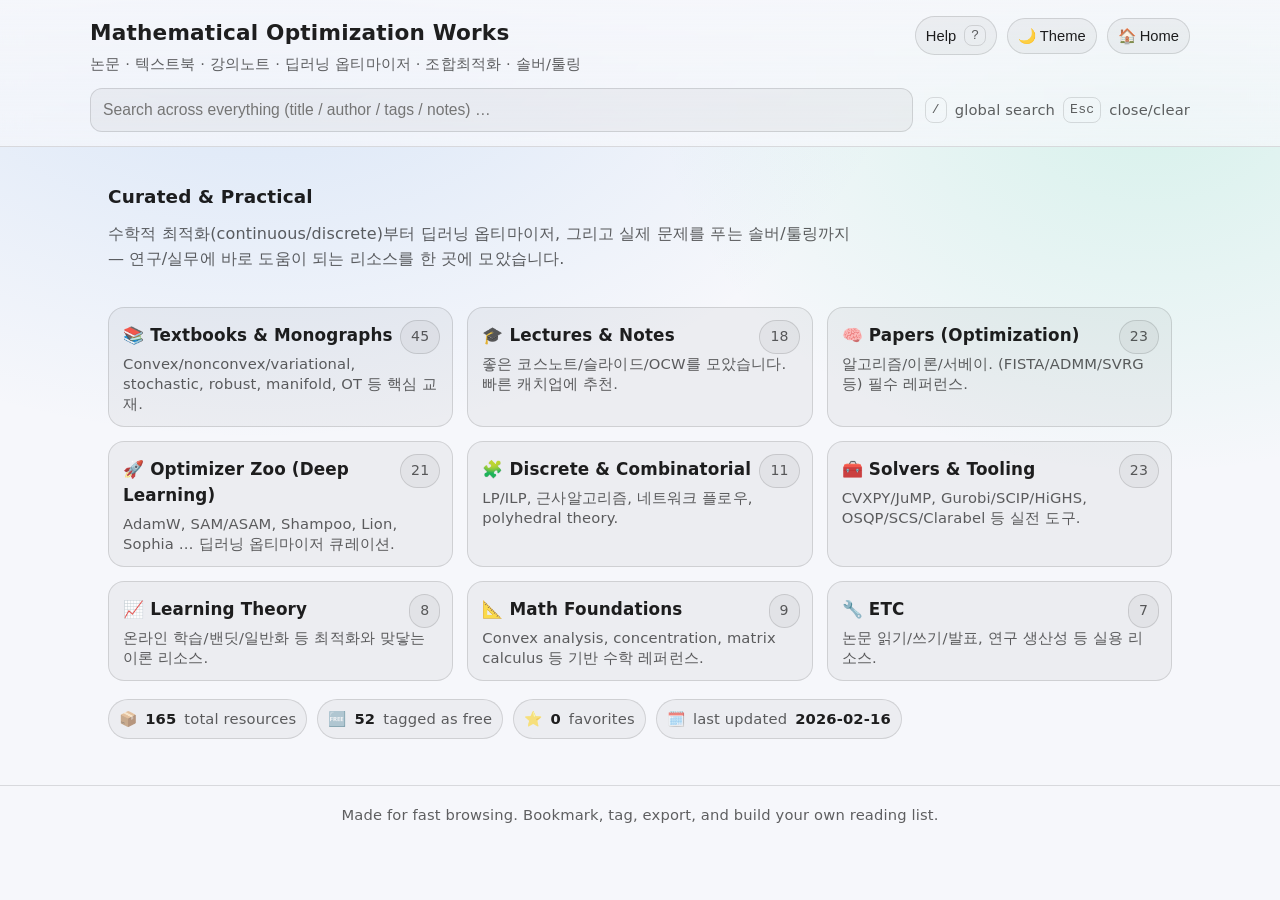
==== commit c4e8c6f5: "Update print statement from 'Hello' to 'Goodbye'" ====
--- a/index.html
+++ b/index.html
@@ -1,2182 +1,4924 @@
 <!DOCTYPE html>
-<html lang="ko">
+<html lang="en">
 <head>
   <meta charset="UTF-8" />
   <meta name="viewport" content="width=device-width, initial-scale=1.0" />
-  <meta name="description" content="Optimization Is All You Need — mathematical optimization resources for AI researchers." />
-  <title>Optimization Is All You Need</title>
-
+  <title>Mathematical Optimization Works</title>
+  <meta name="description" content="Curated resources for mathematical optimization: textbooks, lectures, papers, optimizers, discrete optimization, and tooling." />
   <style>
-    * { margin: 0; padding: 0; box-sizing: border-box; }
-
-    /* Theme */
-    :root {
-      --primary: #2563eb;
-      --primary2: #3b82f6;
-      --accent: #60a5fa;
-
-      --bg: #0b1222;
-      --panel: rgba(30, 41, 59, 0.85);
-      --card: rgba(30, 41, 59, 0.7);
-      --card-solid: #1e293b;
-
-      --text: #f1f5f9;
-      --muted: #94a3b8;
-      --border: rgba(148, 163, 184, 0.22);
-
-      --link: #7dd3fc;
-      --shadow: 0 10px 30px rgba(0,0,0,0.35);
-      --shadow-soft: 0 6px 18px rgba(0,0,0,0.25);
-
-      --radius-lg: 18px;
-      --radius-md: 12px;
-      --radius-sm: 10px;
-      --focus: 0 0 0 4px rgba(96, 165, 250, 0.25);
-    }
-
-    [data-theme="light"] {
-      --bg: #f8fafc;
-      --panel: rgba(255, 255, 255, 0.92);
-      --card: rgba(255, 255, 255, 0.78);
-      --card-solid: #ffffff;
-
-      --text: #0f172a;
-      --muted: #475569;
-      --border: rgba(15, 23, 42, 0.12);
-
-      --link: #2563eb;
-      --shadow: 0 10px 26px rgba(2, 6, 23, 0.12);
-      --shadow-soft: 0 6px 16px rgba(2, 6, 23, 0.09);
-      --focus: 0 0 0 4px rgba(37, 99, 235, 0.16);
-    }
-
-    html { scroll-behavior: smooth; }
-    body {
-      font-family: -apple-system, BlinkMacSystemFont, "Segoe UI", Roboto, "Helvetica Neue", Arial, sans-serif;
-      background: radial-gradient(1200px 600px at 12% -10%, rgba(37,99,235,0.35), transparent 55%),
-                  radial-gradient(900px 500px at 95% 0%, rgba(96,165,250,0.22), transparent 50%),
+    :root{
+      --bg: #0b1020;
+      --panel: rgba(255,255,255,0.06);
+      --panel-2: rgba(255,255,255,0.10);
+      --text: rgba(255,255,255,0.92);
+      --muted: rgba(255,255,255,0.68);
+      --border: rgba(255,255,255,0.14);
+      --accent: #4A90E2;
+      --accent-2: #34D399;
+      --danger: #EF4444;
+
+      --shadow: 0 10px 30px rgba(0,0,0,0.30);
+      --radius: 16px;
+
+      /* dynamic sticky offsets (set in JS) */
+      --header-h: 148px;
+      --toolbar-h: 74px;
+      --sticky-gap: 10px;
+    }
+    body.light{
+      --bg: #f6f7fb;
+      --panel: rgba(0,0,0,0.04);
+      --panel-2: rgba(0,0,0,0.07);
+      --text: rgba(0,0,0,0.88);
+      --muted: rgba(0,0,0,0.62);
+      --border: rgba(0,0,0,0.12);
+      --shadow: 0 12px 30px rgba(0,0,0,0.10);
+    }
+    *{ box-sizing: border-box; }
+    html, body{ margin:0; padding:0; height:100%; }
+    body{
+      font-family: system-ui, -apple-system, Segoe UI, Roboto, Helvetica, Arial, sans-serif;
+      background: radial-gradient(1200px 800px at 20% 0%, rgba(74,144,226,0.18), transparent 55%),
+                  radial-gradient(900px 700px at 90% 10%, rgba(52,211,153,0.16), transparent 55%),
                   var(--bg);
       color: var(--text);
-      min-height: 100vh;
-      line-height: 1.6;
-      transition: background 0.25s ease, color 0.25s ease;
-    }
-
-    a { color: var(--link); }
-    a:hover { color: var(--primary2); }
-
-    :focus-visible { outline: none; box-shadow: var(--focus); border-radius: 8px; }
-
-    /* Header */
-    header {
+      line-height: 1.55;
+      letter-spacing: 0.15px;
+      overflow-x: hidden;
+    }
+    a{ color: inherit; text-decoration: none; }
+    a:hover{ text-decoration: underline; }
+    .container{ max-width: 1100px; margin: 0 auto; padding: 0 18px; }
+
+    .skip-link{
+      position: absolute;
+      left: -9999px;
+      top: 10px;
+      padding: 10px 12px;
+      background: rgba(255,255,255,0.92);
+      color: rgba(0,0,0,0.88);
+      border-radius: 12px;
+      border: 1px solid rgba(0,0,0,0.14);
+      z-index: 9999;
+      box-shadow: var(--shadow);
+    }
+    body:not(.light) .skip-link{
+      background: rgba(15, 23, 42, 0.96);
+      color: rgba(255,255,255,0.95);
+      border-color: rgba(255,255,255,0.16);
+    }
+    .skip-link:focus{ left: 12px; }
+
+    header{
       position: sticky;
       top: 0;
-      z-index: 100;
+      z-index: 60;
       backdrop-filter: blur(14px);
-      background: linear-gradient(135deg, rgba(37, 99, 235, 0.88), rgba(59, 130, 246, 0.78));
-      border-bottom: 1px solid rgba(255,255,255,0.18);
-      box-shadow: 0 12px 28px rgba(2,6,23,0.25);
-    }
-
-    .header-inner {
-      max-width: 1200px;
-      margin: 0 auto;
-      padding: 1.3rem 1.5rem;
-      display: flex;
-      gap: 1rem;
-      align-items: center;
-      justify-content: space-between;
-    }
-
-    .brand {
-      display: flex;
-      flex-direction: column;
-      gap: 0.25rem;
-      min-width: 240px;
-    }
-
-    .logo {
-      font-size: 1.85rem;
-      font-weight: 800;
-      color: white;
-      letter-spacing: -0.02em;
-      text-shadow: 0 10px 30px rgba(0,0,0,0.25);
-      line-height: 1.1;
-    }
-
-    .tagline {
-      font-size: 0.95rem;
-      color: rgba(255, 255, 255, 0.9);
-    }
-
-    .header-actions {
-      display: flex;
-      align-items: center;
-      gap: 0.65rem;
-      flex-wrap: wrap;
-      justify-content: flex-end;
-    }
-
-    .chip {
-      display: inline-flex;
-      align-items: center;
-      gap: 0.4rem;
-      padding: 0.35rem 0.65rem;
+      background: linear-gradient(to bottom, rgba(11,16,32,0.92), rgba(11,16,32,0.55));
+      border-bottom: 1px solid var(--border);
+    }
+    body.light header{
+      background: linear-gradient(to bottom, rgba(246,247,251,0.92), rgba(246,247,251,0.70));
+    }
+    .header-inner{ padding: 16px 0 14px; }
+    .top-row{ display:flex; gap: 12px; align-items:flex-start; justify-content: space-between; flex-wrap: wrap; }
+    .brand{ display:flex; flex-direction: column; gap: 4px; }
+    .brand h1{ font-size: 1.35rem; margin:0; letter-spacing: 0.2px; }
+    .brand .subtitle{ font-size: 0.92rem; color: var(--muted); margin:0; }
+    .actions{ display:flex; gap: 10px; align-items:center; flex-wrap: wrap; }
+
+    .chip{
+      border: 1px solid var(--border);
+      background: rgba(255,255,255,0.06);
+      color: var(--text);
+      padding: 8px 10px;
       border-radius: 999px;
-      border: 1px solid rgba(255,255,255,0.28);
-      background: rgba(255,255,255,0.14);
-      color: rgba(255,255,255,0.95);
-      text-decoration: none;
-      font-size: 0.85rem;
-      transition: transform 0.2s ease, background 0.2s ease, border-color 0.2s ease;
+      font-size: 0.92rem;
       cursor: pointer;
+      display:inline-flex;
+      gap: 8px;
+      align-items:center;
+      transition: transform 0.18s ease, background 0.18s ease, border-color 0.18s ease;
       user-select: none;
-    }
-
-    .chip:hover {
-      background: rgba(255,255,255,0.20);
-      border-color: rgba(255,255,255,0.35);
-      transform: translateY(-1px);
-    }
-
-    .theme-toggle {
-      display: inline-flex;
-      align-items: center;
-      justify-content: center;
-      width: 46px;
-      height: 36px;
+      white-space: nowrap;
+    }
+    body.light .chip{ background: rgba(0,0,0,0.04); }
+    .chip:hover{ transform: translateY(-1px); background: rgba(255,255,255,0.10); }
+    body.light .chip:hover{ background: rgba(0,0,0,0.07); }
+    .chip:active{ transform: translateY(0px); }
+    .chip-ghost{
+      background: transparent;
+    }
+    .kbd{
+      font-family: ui-monospace, SFMono-Regular, Menlo, Monaco, Consolas, "Liberation Mono", monospace;
+      font-size: 0.82rem;
+      padding: 2px 6px;
+      border-radius: 8px;
+      border: 1px solid var(--border);
+      color: var(--muted);
+    }
+
+    .search-row{ margin-top: 12px; display:flex; gap: 12px; align-items:center; flex-wrap: wrap; }
+    .search-row input{
+      flex: 1 1 420px;
+      min-width: 260px;
+      border: 1px solid var(--border);
+      background: rgba(255,255,255,0.06);
+      color: var(--text);
       border-radius: 12px;
-      background: rgba(255,255,255,0.16);
-      border: 1px solid rgba(255,255,255,0.30);
-      cursor: pointer;
-      transition: all 0.25s ease;
-    }
-    .theme-toggle:hover { background: rgba(255,255,255,0.24); transform: translateY(-1px); }
-    .theme-icon { font-size: 18px; line-height: 1; }
-
-    .header-searchbar {
-      max-width: 1200px;
-      margin: 0 auto;
-      padding: 0 1.5rem 1.15rem 1.5rem;
-    }
-
-    .global-search {
-      display: grid;
-      grid-template-columns: 1fr auto;
-      gap: 0.65rem;
-      align-items: center;
-    }
-
-    .search-input {
-      width: 100%;
-      padding: 0.75rem 0.95rem;
-      border-radius: 14px;
-      border: 1px solid rgba(255,255,255,0.30);
-      background: rgba(15, 23, 42, 0.18);
-      color: white;
+      padding: 12px 12px;
+      font-size: 0.98rem;
       outline: none;
-      transition: border-color 0.2s ease, background 0.2s ease;
-    }
-    [data-theme="light"] .search-input {
-      background: rgba(255, 255, 255, 0.78);
-      border-color: rgba(15,23,42,0.14);
-      color: var(--text);
-    }
-
-    .search-input::placeholder { color: rgba(255,255,255,0.75); }
-    [data-theme="light"] .search-input::placeholder { color: rgba(15,23,42,0.55); }
-
-    .search-input:focus { border-color: rgba(255,255,255,0.55); background: rgba(15,23,42,0.26); }
-    [data-theme="light"] .search-input:focus { border-color: rgba(37,99,235,0.35); background: rgba(255,255,255,0.95); }
-
-    .kbd {
-      display: inline-flex;
-      align-items: center;
-      justify-content: center;
-      border-radius: 8px;
-      padding: 0.2rem 0.45rem;
-      border: 1px solid rgba(255,255,255,0.35);
-      background: rgba(255,255,255,0.16);
-      color: rgba(255,255,255,0.92);
-      font-size: 0.8rem;
-      min-width: 36px;
-    }
-    [data-theme="light"] .kbd {
-      border-color: rgba(15,23,42,0.18);
-      background: rgba(15,23,42,0.06);
-      color: rgba(15,23,42,0.85);
-    }
-
-    /* Main container */
-    .container {
-      max-width: 1200px;
-      margin: 0 auto;
-      padding: 2.2rem 1.5rem 3.5rem;
-    }
-
-    /* Main Page / Category grid */
-    .category-grid {
-      display: grid;
-      grid-template-columns: repeat(auto-fit, minmax(280px, 1fr));
-      gap: 1.25rem;
-    }
-
-    .category-card {
-      background: var(--card);
+      transition: border-color 0.18s ease, box-shadow 0.18s ease;
+    }
+    body.light .search-row input{ background: rgba(0,0,0,0.04); }
+    .search-row input:focus{
+      border-color: rgba(74,144,226,0.7);
+      box-shadow: 0 0 0 4px rgba(74,144,226,0.18);
+    }
+    .search-hint{ color: var(--muted); font-size: 0.92rem; display:flex; gap: 8px; align-items:center; }
+
+    .page{ display:none; padding: 22px 0 46px; }
+    .page.active{ display:block; }
+
+    .hero{
+      padding: 14px 0 18px;
+      margin-bottom: 10px;
+    }
+    .hero h2{ margin:0 0 10px; font-size: 1.15rem; }
+    .hero p{ margin:0; color: var(--muted); max-width: 75ch; }
+
+    .category-grid{
+      display:grid;
+      grid-template-columns: repeat(3, 1fr);
+      gap: 14px;
+      margin-top: 18px;
+    }
+    @media (max-width: 920px){
+      .category-grid{ grid-template-columns: repeat(2, 1fr); }
+    }
+    @media (max-width: 620px){
+      .category-grid{ grid-template-columns: 1fr; }
+    }
+    .category-card{
       border: 1px solid var(--border);
-      border-radius: var(--radius-lg);
-      padding: 1.35rem 1.35rem 1.2rem;
-      box-shadow: var(--shadow-soft);
-      cursor: pointer;
+      background: var(--panel);
+      border-radius: var(--radius);
+      padding: 14px 14px 12px;
+      cursor:pointer;
+      transition: transform 0.18s ease, background 0.18s ease, border-color 0.18s ease;
       position: relative;
       overflow: hidden;
-      transition: transform 0.25s ease, border-color 0.25s ease, box-shadow 0.25s ease;
-      backdrop-filter: blur(10px);
-    }
-
-    .category-card::before {
-      content: "";
-      position: absolute;
-      inset: 0;
-      background: radial-gradient(900px 300px at -10% 0%, rgba(96,165,250,0.18), transparent 60%),
-                  radial-gradient(800px 260px at 110% 10%, rgba(37,99,235,0.18), transparent 60%);
-      opacity: 0;
-      transition: opacity 0.25s ease;
-      pointer-events: none;
-    }
-
-    .category-card:hover {
-      transform: translateY(-3px);
-      border-color: rgba(96,165,250,0.55);
-      box-shadow: var(--shadow);
-    }
-    .category-card:hover::before { opacity: 1; }
-
-    .category-top {
-      display: flex;
-      align-items: center;
-      justify-content: space-between;
-      gap: 1rem;
-      margin-bottom: 0.75rem;
-    }
-
-    .category-icon {
-      font-size: 2.25rem;
-      filter: drop-shadow(0 0 18px currentColor);
-    }
-
-    .category-count {
-      display: inline-flex;
-      align-items: center;
-      justify-content: center;
-      padding: 0.25rem 0.6rem;
+    }
+    .category-card:hover{
+      transform: translateY(-2px);
+      background: rgba(255,255,255,0.09);
+      border-color: rgba(255,255,255,0.22);
+    }
+    body.light .category-card:hover{
+      background: rgba(0,0,0,0.06);
+      border-color: rgba(0,0,0,0.16);
+    }
+    .category-card h3{ margin:0 0 6px; font-size: 1.05rem; display:flex; align-items:center; gap: 10px; }
+    .category-card p{ margin:0; color: var(--muted); font-size: 0.92rem; line-height: 1.35; }
+    .count-badge{
+      position:absolute;
+      right: 12px;
+      top: 12px;
+      border: 1px solid var(--border);
+      background: rgba(255,255,255,0.06);
       border-radius: 999px;
-      font-size: 0.85rem;
-      background: rgba(96,165,250,0.14);
-      border: 1px solid rgba(96,165,250,0.25);
-      color: var(--accent);
-      min-width: 64px;
-    }
-    [data-theme="light"] .category-count {
-      background: rgba(37,99,235,0.08);
-      border-color: rgba(37,99,235,0.18);
-      color: var(--primary);
-    }
-
-    .category-title {
-      font-size: 1.2rem;
-      font-weight: 750;
-      margin-bottom: 0.25rem;
-      color: var(--text);
-    }
-
-    .category-description {
+      padding: 5px 10px;
+      font-size: 0.88rem;
       color: var(--muted);
-      font-size: 0.95rem;
-      line-height: 1.45;
-    }
-
-    /* Resource pages */
-    .resource-page { display: none; }
-    .fade-in { animation: fadeIn 0.5s ease-out; }
-
-    @keyframes fadeIn {
-      from { opacity: 0; transform: translateY(10px); }
-      to { opacity: 1; transform: translateY(0); }
-    }
-
-    .page-header {
-      display: flex;
-      flex-direction: column;
-      gap: 0.35rem;
-      margin: 1rem 0 1.35rem;
-      padding-bottom: 1rem;
-      border-bottom: 1px solid var(--border);
-    }
-
-    .page-title {
-      font-size: 2rem;
-      font-weight: 850;
-      letter-spacing: -0.02em;
-      background: linear-gradient(135deg, var(--primary), var(--accent));
-      -webkit-background-clip: text;
-      -webkit-text-fill-color: transparent;
-    }
-
-    .page-subtitle {
-      color: var(--muted);
-      font-size: 0.98rem;
-    }
-
-    .back-button {
-      display: inline-flex;
-      align-items: center;
-      gap: 0.5rem;
-      padding: 0.65rem 0.95rem;
-      border-radius: 12px;
+    }
+    body.light .count-badge{ background: rgba(0,0,0,0.04); }
+
+    .main-stats{
+      margin-top: 18px;
+      display:flex;
+      gap: 10px;
+      flex-wrap: wrap;
+    }
+    .stat{
       border: 1px solid var(--border);
       background: var(--panel);
+      border-radius: 999px;
+      padding: 8px 10px;
+      color: var(--muted);
+      font-size: 0.92rem;
+      display:inline-flex;
+      gap: 8px;
+      align-items:center;
+    }
+    .stat strong{ color: var(--text); font-weight: 650; }
+
+    .resource-page{ display:none; padding: 22px 0 46px; }
+    .resource-page.active{ display:block; }
+
+    .page-head{
+      display:flex;
+      justify-content: space-between;
+      align-items: flex-start;
+      gap: 14px;
+      margin-bottom: 12px;
+      flex-wrap: wrap;
+    }
+    .page-head h2{ margin:0; font-size: 1.18rem; }
+    .page-head p{ margin: 6px 0 0; color: var(--muted); font-size: 0.94rem; max-width: 75ch; }
+
+    .toolbar{
+      position: sticky;
+      top: var(--header-h);
+      z-index: 45;
+      padding: 10px 0 10px;
+      background: linear-gradient(to bottom, rgba(11,16,32,0.92), rgba(11,16,32,0.62) 60%, rgba(11,16,32,0.0));
+    }
+    body.light .toolbar{
+      background: linear-gradient(to bottom, rgba(246,247,251,0.92), rgba(246,247,251,0.72) 60%, rgba(246,247,251,0.0));
+    }
+    .toolbar-inner{
+      display:flex;
+      flex-wrap: wrap;
+      gap: 10px;
+      align-items: center;
+      padding: 12px;
+      border: 1px solid var(--border);
+      border-radius: var(--radius);
+      background: var(--panel);
+    }
+    .select{
+      border: 1px solid var(--border);
+      background: rgba(255,255,255,0.05);
       color: var(--text);
+      border-radius: 12px;
+      padding: 10px 10px;
+      font-size: 0.96rem;
+      outline: none;
+      min-height: 40px;
+    }
+    body.light .select{ background: rgba(0,0,0,0.04); }
+    .select:focus{
+      border-color: rgba(74,144,226,0.7);
+      box-shadow: 0 0 0 4px rgba(74,144,226,0.16);
+    }
+    .select.search{ flex: 1 1 320px; min-width: 240px; }
+    .select.tag, .select.sort{ width: 220px; max-width: 100%; }
+
+    .pill{
+      border: 1px solid var(--border);
+      background: rgba(255,255,255,0.04);
+      color: var(--text);
+      border-radius: 999px;
+      padding: 9px 12px;
+      font-size: 0.92rem;
       cursor: pointer;
-      box-shadow: var(--shadow-soft);
-      transition: transform 0.2s ease, border-color 0.2s ease, background 0.2s ease;
-      margin-top: 0.25rem;
-      text-decoration: none;
-      width: fit-content;
-    }
-    .back-button:hover {
-      transform: translateX(-2px);
-      border-color: rgba(96,165,250,0.55);
-      background: rgba(96,165,250,0.10);
-    }
-
-    .toolbar {
-      position: sticky;
-      top: 138px;
-      z-index: 50;
-      background: linear-gradient(to bottom, rgba(2, 6, 23, 0.00), rgba(2, 6, 23, 0.12) 18%, rgba(2,6,23,0.00));
-      padding: 0.75rem 0;
-      margin-bottom: 0.75rem;
-    }
-    [data-theme="light"] .toolbar {
-      background: linear-gradient(to bottom, rgba(248, 250, 252, 0.00), rgba(248, 250, 252, 0.82) 18%, rgba(248, 250, 252, 0.00));
-    }
-
-    .toolbar-inner {
-      display: grid;
-      grid-template-columns: 1.1fr 0.55fr 0.55fr auto;
-      gap: 0.65rem;
-      align-items: center;
-    }
-
-    .select {
-      width: 100%;
-      padding: 0.72rem 0.85rem;
-      border-radius: 14px;
-      border: 1px solid var(--border);
-      background: var(--panel);
-      color: var(--text);
-      outline: none;
-      transition: border-color 0.2s ease, transform 0.2s ease;
-    }
-    .select:hover { border-color: rgba(96,165,250,0.55); }
-    .select:focus { border-color: rgba(96,165,250,0.65); }
-
-    .count {
+      display:inline-flex;
+      gap: 8px;
+      align-items:center;
+      transition: transform 0.18s ease, background 0.18s ease, border-color 0.18s ease;
+      user-select: none;
+      white-space: nowrap;
+    }
+    body.light .pill{ background: rgba(0,0,0,0.04); }
+    .pill:hover{ transform: translateY(-1px); background: rgba(255,255,255,0.08); }
+    body.light .pill:hover{ background: rgba(0,0,0,0.07); }
+    .pill:active{ transform: translateY(0); }
+    .pill.on{
+      border-color: rgba(74,144,226,0.65);
+      box-shadow: 0 0 0 4px rgba(74,144,226,0.14);
+      background: rgba(74,144,226,0.12);
+    }
+    .count{
+      margin-left: auto;
       color: var(--muted);
-      font-size: 0.9rem;
+      font-size: 0.92rem;
+      padding: 0 4px;
       white-space: nowrap;
-      justify-self: end;
-    }
-
-    /* Table */
-    .table-wrap {
-      background: var(--card);
-      border: 1px solid var(--border);
-      border-radius: var(--radius-lg);
-      overflow: hidden;
-      box-shadow: var(--shadow-soft);
-      backdrop-filter: blur(12px);
-    }
-
-    .resource-table {
+    }
+
+    .resource-table{
       width: 100%;
       border-collapse: separate;
       border-spacing: 0;
-    }
-
-    .resource-table thead th {
+      overflow: hidden;
+      border: 1px solid var(--border);
+      border-radius: var(--radius);
+      background: var(--panel);
+      box-shadow: var(--shadow);
+      margin-top: 10px;
+    }
+    .resource-table th, .resource-table td{
+      padding: 14px 14px;
+      border-bottom: 1px solid var(--border);
+      vertical-align: top;
+    }
+    .resource-table th{
+      text-align:left;
+      color: var(--muted);
+      font-size: 0.88rem;
       position: sticky;
-      top: 218px;
-      z-index: 10;
-      background: rgba(37,99,235,0.11);
-      border-bottom: 1px solid var(--border);
-      padding: 0.9rem 1rem;
-      text-align: left;
+      top: calc(var(--header-h) + var(--toolbar-h) + var(--sticky-gap));
+      background: rgba(11,16,32,0.92);
+      z-index: 20;
+    }
+    body.light .resource-table th{ background: rgba(246,247,251,0.92); }
+    .resource-table tr:last-child td{ border-bottom: none; }
+    .resource-row{
+      cursor: pointer;
+      transition: background 0.14s ease, transform 0.14s ease;
+    }
+    .resource-row:hover{
+      background: rgba(255,255,255,0.06);
+      transform: translateX(2px);
+    }
+    body.light .resource-row:hover{ background: rgba(0,0,0,0.04); }
+
+    .resource-title{
+      display:flex;
+      gap: 10px;
+      align-items: flex-start;
+    }
+    .star-btn{
+      width: 34px;
+      height: 34px;
+      border: 1px solid var(--border);
+      background: rgba(255,255,255,0.04);
+      color: var(--text);
+      border-radius: 12px;
+      cursor: pointer;
+      display:inline-grid;
+      place-items:center;
+      flex: 0 0 auto;
+      transition: transform 0.14s ease, background 0.14s ease, border-color 0.14s ease;
+    }
+    body.light .star-btn{ background: rgba(0,0,0,0.04); }
+    .star-btn:hover{ transform: translateY(-1px); background: rgba(255,255,255,0.08); }
+    body.light .star-btn:hover{ background: rgba(0,0,0,0.07); }
+    .star-btn:active{ transform: translateY(0); }
+    .star-btn.on{ border-color: rgba(245, 158, 11, 0.6); }
+    .title-block{ min-width: 0; }
+    .title-block strong{ display:block; font-size: 1.0rem; line-height: 1.25; margin-bottom: 6px; }
+    .title-meta{ display:flex; flex-wrap: wrap; gap: 6px; }
+    .tag{
+      display:inline-flex;
+      align-items:center;
+      gap: 6px;
+      padding: 4px 10px;
+      border-radius: 999px;
+      background: rgba(74,144,226,0.14);
+      border: 1px solid rgba(74,144,226,0.22);
+      color: rgba(255,255,255,0.90);
       font-size: 0.82rem;
-      text-transform: uppercase;
-      letter-spacing: 0.08em;
-      color: var(--text);
-      user-select: none;
-    }
-    [data-theme="light"] .resource-table thead th {
-      background: rgba(37,99,235,0.06);
-    }
-
-    .resource-table tbody td {
-      padding: 0.95rem 1rem;
-      border-bottom: 1px solid rgba(148,163,184,0.16);
+      cursor: pointer;
+      user-select:none;
+    }
+    body.light .tag{
+      color: rgba(0,0,0,0.82);
+      background: rgba(74,144,226,0.12);
+      border-color: rgba(74,144,226,0.18);
+    }
+    .badge{
+      background: rgba(52,211,153,0.14);
+      border: 1px solid rgba(52,211,153,0.22);
+    }
+
+    .link-badge{
+      display:inline-flex;
+      align-items:center;
+      gap: 6px;
+      padding: 4px 10px;
+      border-radius: 999px;
+      border: 1px solid var(--border);
+      background: rgba(255,255,255,0.05);
+      font-size: 0.82rem;
       color: var(--muted);
-      vertical-align: top;
-    }
-    [data-theme="light"] .resource-table tbody td { border-bottom-color: rgba(15,23,42,0.08); }
-
-    .resource-table tbody tr {
-      transition: transform 0.18s ease, background 0.18s ease;
-    }
-
-    .resource-table tbody tr:hover {
-      background: rgba(96,165,250,0.08);
-      transform: translateX(3px);
-    }
-    [data-theme="light"] .resource-table tbody tr:hover {
-      background: rgba(37,99,235,0.04);
-    }
-
-    .resource-title {
-      color: var(--text);
-      font-weight: 650;
-      margin-bottom: 0.25rem;
-      line-height: 1.35;
-    }
-    .resource-meta {
-      display: flex;
-      gap: 0.35rem;
-      flex-wrap: wrap;
-      margin-top: 0.35rem;
-    }
-
-    .tag {
-      display: inline-flex;
-      align-items: center;
-      padding: 0.18rem 0.55rem;
-      border-radius: 999px;
-      border: 1px solid rgba(96,165,250,0.25);
-      background: rgba(96,165,250,0.12);
-      color: var(--accent);
-      font-size: 0.78rem;
-      line-height: 1.3;
-    }
-    [data-theme="light"] .tag {
-      border-color: rgba(37,99,235,0.18);
-      background: rgba(37,99,235,0.08);
-      color: var(--primary);
-    }
-
-    .badge {
-      display: inline-flex;
-      align-items: center;
-      gap: 0.35rem;
-      padding: 0.18rem 0.55rem;
-      border-radius: 999px;
-      font-size: 0.78rem;
-      border: 1px solid rgba(255,255,255,0.20);
-      background: rgba(15,23,42,0.18);
-      color: rgba(255,255,255,0.90);
-      line-height: 1.3;
-    }
-    [data-theme="light"] .badge {
-      border-color: rgba(15,23,42,0.12);
-      background: rgba(15,23,42,0.04);
-      color: rgba(15,23,42,0.84);
-    }
-
-    .resource-link {
-      display: inline-flex;
-      align-items: center;
-      gap: 0.3rem;
-      color: var(--link);
-      text-decoration: none;
-      font-weight: 650;
-      white-space: nowrap;
-      transition: transform 0.15s ease, color 0.15s ease;
-    }
-    .resource-link:hover { transform: translateX(2px); color: var(--primary2); }
-    .links {
-      display: flex;
-      flex-wrap: wrap;
-      gap: 0.5rem;
-    }
-
-    .muted { color: var(--muted); }
-
-    /* Column widths */
-    .col-title { width: 44%; }
-    .col-author { width: 22%; }
-    .col-year { width: 9%; }
-    .col-tags { width: 17%; }
-    .col-link { width: 8%; }
-
-    .hide-mobile { display: table-cell; }
-
-    /* Global search results */
-    .global-results {
-      margin-top: 1.2rem;
-      background: var(--card);
-      border: 1px solid var(--border);
-      border-radius: var(--radius-lg);
-      box-shadow: var(--shadow-soft);
-      padding: 1.1rem 1.1rem 0.6rem;
-      display: none;
-      backdrop-filter: blur(10px);
-    }
-
-    .results-header {
-      display: flex;
-      align-items: baseline;
-      justify-content: space-between;
-      gap: 1rem;
-      margin-bottom: 0.85rem;
-    }
-
-    .results-title {
-      font-size: 1.1rem;
-      font-weight: 800;
-      color: var(--text);
-    }
-
-    .results-list {
-      display: grid;
-      grid-template-columns: repeat(auto-fit, minmax(280px, 1fr));
-      gap: 0.85rem;
-      padding-bottom: 0.75rem;
-    }
-
-    .result-card {
-      background: rgba(15,23,42,0.12);
-      border: 1px solid var(--border);
-      border-radius: var(--radius-md);
-      padding: 0.95rem 0.95rem 0.85rem;
-      transition: transform 0.2s ease, border-color 0.2s ease;
-      cursor: pointer;
-    }
-    [data-theme="light"] .result-card { background: rgba(15,23,42,0.03); }
-    .result-card:hover { transform: translateY(-2px); border-color: rgba(96,165,250,0.55); }
-
-    .result-kicker {
-      display: flex;
-      justify-content: space-between;
-      align-items: center;
-      gap: 0.75rem;
-      margin-bottom: 0.35rem;
-    }
-
-    .result-category {
-      font-size: 0.82rem;
-      font-weight: 750;
-      color: rgba(255,255,255,0.86);
-      background: rgba(255,255,255,0.14);
-      padding: 0.18rem 0.55rem;
-      border-radius: 999px;
-      border: 1px solid rgba(255,255,255,0.18);
-    }
-    [data-theme="light"] .result-category {
-      color: rgba(15,23,42,0.80);
-      background: rgba(15,23,42,0.05);
-      border-color: rgba(15,23,42,0.10);
-    }
-
-    .result-title {
-      color: var(--text);
-      font-weight: 800;
-      line-height: 1.25;
-      margin-bottom: 0.2rem;
-    }
-
-    .result-authors { color: var(--muted); font-size: 0.92rem; }
+    }
+    body.light .link-badge{ background: rgba(0,0,0,0.04); }
+
+    .hide-mobile{ }
+    @media (max-width: 760px){
+      .hide-mobile{ display:none; }
+      .resource-table th, .resource-table td{ padding: 12px 12px; }
+      .page-head h2{ font-size: 1.1rem; }
+    }
 
     /* Modal */
-    .modal {
+    .modal{
       position: fixed;
       inset: 0;
-      background: rgba(2, 6, 23, 0.6);
-      display: none;
-      align-items: center;
-      justify-content: center;
-      padding: 1.2rem;
+      display:none;
       z-index: 200;
-    }
-    [data-theme="light"] .modal { background: rgba(2, 6, 23, 0.38); }
-
-    .modal-card {
-      width: min(860px, 100%);
-      background: var(--card-solid);
-      border: 1px solid var(--border);
-      border-radius: var(--radius-lg);
+      background: rgba(0,0,0,0.55);
+      padding: 20px;
+      overflow:auto;
+    }
+    .modal.active{ display:block; }
+    .modal-card{
+      max-width: 920px;
+      margin: 40px auto;
+      background: rgba(15,23,42,0.96);
+      border: 1px solid rgba(255,255,255,0.12);
+      border-radius: 18px;
       box-shadow: var(--shadow);
       overflow: hidden;
     }
-
-    .modal-header {
-      padding: 1rem 1.15rem;
+    body.light .modal-card{
+      background: rgba(255,255,255,0.98);
+      border-color: rgba(0,0,0,0.12);
+    }
+    .modal-header{
+      display:flex;
+      justify-content: space-between;
+      align-items:flex-start;
+      gap: 12px;
+      padding: 16px 18px 12px;
       border-bottom: 1px solid var(--border);
-      display: flex;
-      justify-content: space-between;
-      align-items: flex-start;
-      gap: 1rem;
-      background: linear-gradient(135deg, rgba(37,99,235,0.10), rgba(96,165,250,0.06));
-    }
-
-    .modal-title {
-      font-size: 1.15rem;
-      font-weight: 850;
-      color: var(--text);
-      line-height: 1.25;
-    }
-
-    .modal-close {
+    }
+    .modal-title{ margin:0; font-size: 1.18rem; }
+    .modal-sub{ margin: 6px 0 0; color: var(--muted); font-size: 0.92rem; }
+    .close-btn{
       border: 1px solid var(--border);
-      background: rgba(15,23,42,0.12);
+      background: rgba(255,255,255,0.06);
       color: var(--text);
       border-radius: 12px;
-      padding: 0.45rem 0.65rem;
+      padding: 8px 10px;
       cursor: pointer;
-      transition: transform 0.2s ease, border-color 0.2s ease, background 0.2s ease;
+      font-size: 0.95rem;
+      flex: 0 0 auto;
+    }
+    body.light .close-btn{ background: rgba(0,0,0,0.04); }
+
+    .modal-body{ padding: 16px 18px 18px; }
+    .modal-actions{ display:flex; gap: 10px; flex-wrap: wrap; margin-bottom: 14px; }
+    .detail-grid{
+      display:grid;
+      grid-template-columns: 1fr 1fr;
+      gap: 12px;
+    }
+    @media (max-width: 860px){
+      .detail-grid{ grid-template-columns: 1fr; }
+    }
+    .detail{
+      border: 1px solid var(--border);
+      background: rgba(255,255,255,0.04);
+      border-radius: 16px;
+      padding: 12px 12px;
+    }
+    body.light .detail{ background: rgba(0,0,0,0.03); }
+    .detail h4{ margin:0 0 8px; font-size: 0.92rem; color: var(--muted); }
+    .detail p{ margin:0; white-space: pre-wrap; word-break: break-word; }
+
+    .links{
+      display:flex;
+      gap: 8px;
+      flex-wrap: wrap;
+      margin-top: 8px;
+    }
+    .links a{
+      border: 1px solid var(--border);
+      background: rgba(255,255,255,0.05);
+      padding: 7px 10px;
+      border-radius: 999px;
+      color: var(--text);
+      font-size: 0.90rem;
+      display:inline-flex;
+      gap: 6px;
+      align-items:center;
+    }
+    body.light .links a{ background: rgba(0,0,0,0.04); }
+    .links a:hover{ text-decoration: none; transform: translateY(-1px); }
+
+    /* Global search results */
+    .global-results{
+      margin-top: 12px;
+      border: 1px solid var(--border);
+      border-radius: var(--radius);
+      background: var(--panel);
+      display:none;
+      overflow:hidden;
+    }
+    .global-results.active{ display:block; }
+    .global-results .head{
+      padding: 10px 12px;
+      border-bottom: 1px solid var(--border);
+      color: var(--muted);
+      font-size: 0.90rem;
+      display:flex;
+      gap: 10px;
+      align-items:center;
+      justify-content: space-between;
+    }
+    .result-list{ max-height: 420px; overflow:auto; }
+    .result{
+      padding: 12px 12px;
+      border-bottom: 1px solid var(--border);
+      cursor:pointer;
+      display:flex;
+      gap: 12px;
+      align-items:flex-start;
+      justify-content: space-between;
+    }
+    .result:last-child{ border-bottom: none; }
+    .result:hover{ background: rgba(255,255,255,0.06); }
+    body.light .result:hover{ background: rgba(0,0,0,0.04); }
+    .result .meta{ min-width: 0; }
+    .result strong{ display:block; }
+    .result .small{ color: var(--muted); font-size: 0.90rem; margin-top: 4px; }
+    .result .pill-mini{
+      border: 1px solid var(--border);
+      border-radius: 999px;
+      padding: 4px 8px;
+      color: var(--muted);
+      font-size: 0.82rem;
       white-space: nowrap;
-    }
-    .modal-close:hover { transform: translateY(-1px); border-color: rgba(96,165,250,0.55); background: rgba(96,165,250,0.10); }
-
-    .modal-body {
-      padding: 1rem 1.15rem 1.2rem;
-      display: grid;
-      grid-template-columns: 1fr 1fr;
-      gap: 1rem 1.25rem;
-    }
-
-    .kv {
-      padding: 0.85rem 0.9rem;
-      border-radius: var(--radius-md);
+      margin-left: 12px;
+      flex: 0 0 auto;
+    }
+
+    /* Toast */
+    .toast{
+      position: fixed;
+      left: 50%;
+      bottom: 18px;
+      transform: translateX(-50%) translateY(10px);
+      background: rgba(15,23,42,0.92);
+      color: rgba(255,255,255,0.92);
+      border: 1px solid rgba(255,255,255,0.16);
+      border-radius: 999px;
+      padding: 10px 12px;
+      font-size: 0.92rem;
+      box-shadow: var(--shadow);
+      opacity: 0;
+      pointer-events: none;
+      transition: opacity 0.22s ease, transform 0.22s ease;
+      z-index: 9999;
+    }
+    body.light .toast{
+      background: rgba(255,255,255,0.94);
+      color: rgba(0,0,0,0.88);
+      border-color: rgba(0,0,0,0.14);
+    }
+    .toast.show{
+      opacity: 1;
+      transform: translateX(-50%) translateY(0);
+    }
+
+    /* Floating button */
+    .fab{
+      position: fixed;
+      right: 18px;
+      bottom: 18px;
+      z-index: 120;
       border: 1px solid var(--border);
-      background: rgba(15,23,42,0.10);
-    }
-    [data-theme="light"] .kv { background: rgba(15,23,42,0.03); }
-
-    .k { color: var(--muted); font-size: 0.82rem; text-transform: uppercase; letter-spacing: 0.08em; margin-bottom: 0.35rem; }
-    .v { color: var(--text); font-size: 0.98rem; line-height: 1.45; }
-
-    .modal-links { display: flex; flex-wrap: wrap; gap: 0.55rem; margin-top: 0.6rem; }
-
-    /* Footer */
-    footer {
+      background: rgba(255,255,255,0.06);
+      color: var(--text);
+      border-radius: 16px;
+      padding: 10px 12px;
+      cursor: pointer;
+      box-shadow: var(--shadow);
+      display:none;
+    }
+    body.light .fab{ background: rgba(0,0,0,0.04); }
+    .fab.show{ display:block; }
+
+    footer{
       border-top: 1px solid var(--border);
-      background: rgba(15,23,42,0.10);
-      padding: 1.8rem 1rem;
-      text-align: center;
       color: var(--muted);
-      font-size: 0.9rem;
-      margin-top: 3rem;
-    }
-    [data-theme="light"] footer { background: rgba(15,23,42,0.03); }
-
-    /* Responsive */
-    @media (max-width: 980px) {
-      .toolbar-inner { grid-template-columns: 1fr 1fr 1fr; }
-      .count { justify-self: start; grid-column: 1 / -1; }
-      .resource-table thead th { top: 252px; }
-    }
-
-    @media (max-width: 760px) {
-      .header-inner { flex-direction: column; align-items: flex-start; }
-      .header-actions { width: 100%; justify-content: space-between; }
-      .global-search { grid-template-columns: 1fr; }
-      .toolbar { top: 170px; }
-      .toolbar-inner { grid-template-columns: 1fr; }
-      .hide-mobile { display: none; }
-      .resource-table thead th { top: 310px; }
-      .modal-body { grid-template-columns: 1fr; }
-    }
-
-    @media (prefers-reduced-motion: reduce) {
-      * { animation: none !important; transition: none !important; scroll-behavior: auto !important; }
+      padding: 18px 0 26px;
+      text-align:center;
+      font-size: 0.92rem;
+    }
+
+    /* Reduced motion */
+    @media (prefers-reduced-motion: reduce){
+      *{ transition: none !important; scroll-behavior: auto !important; }
+      .category-card:hover, .resource-row:hover, .chip:hover, .pill:hover, .star-btn:hover, .links a:hover{ transform: none !important; }
     }
   </style>
 </head>
-
 <body>
+  <a class="skip-link" href="#main-content">Skip to content</a>
+
   <header>
-    <div class="header-inner">
-      <div class="brand">
-        <div class="logo">Optimization Is All You Need</div>
-        <div class="tagline">AI 연구자를 위한 Mathematical Optimization 리소스 모음</div>
+    <div class="container header-inner">
+      <div class="top-row">
+        <div class="brand">
+          <h1>Mathematical Optimization Works</h1>
+          <p class="subtitle">논문 · 텍스트북 · 강의노트 · 딥러닝 옵티마이저 · 조합최적화 · 솔버/툴링</p>
+        </div>
+        <div class="actions">
+          <button class="chip chip-ghost" id="help-btn" type="button" aria-haspopup="dialog" aria-controls="help-modal">
+            Help <span class="kbd">?</span>
+          </button>
+          <button class="chip" id="theme-toggle" type="button" aria-label="Toggle theme">🌙 Theme</button>
+          <button class="chip" id="home-btn" type="button" aria-label="Go to home">🏠 Home</button>
+        </div>
       </div>
 
-      <div class="header-actions">
-        <span class="chip" title="키보드 단축키">
-          <span>Search</span>
-          <span class="kbd">/</span>
-        </span>
-
-        <button class="theme-toggle" onclick="toggleTheme()" aria-label="Toggle theme">
-          <span class="theme-icon">🌙</span>
-        </button>
+      <div class="search-row">
+        <input id="global-search" type="text" placeholder="Search across everything (title / author / tags / notes) …" aria-label="Global search" />
+        <div class="search-hint">
+          <span class="kbd">/</span> global search
+          <span class="kbd">Esc</span> close/clear
+        </div>
       </div>
-    </div>
-
-    <div class="header-searchbar">
-      <div class="global-search">
-        <input id="global-search-input" class="search-input" type="text"
-               placeholder="전체 검색 (예: matrix functions, AdamW, mirror descent, K-FAC) — '/'로 포커스"
-               autocomplete="off" />
-        <span class="chip" onclick="clearGlobalSearch()" title="검색 초기화">Clear ⨯</span>
+
+      <div id="global-results" class="global-results" aria-live="polite">
+        <div class="head">
+          <span id="global-results-title">Search results</span>
+          <button class="chip chip-ghost" id="global-clear" type="button">Clear</button>
+        </div>
+        <div id="global-results-list" class="result-list"></div>
       </div>
     </div>
   </header>
 
-  <main class="container">
-    <!-- MAIN -->
-    <section id="main-page" class="fade-in">
+  <main class="container" id="main-content">
+    <!-- Main page -->
+    <section id="main-page" class="page active">
+      <div class="hero">
+        <h2>Curated &amp; Practical</h2>
+        <p>
+          수학적 최적화(continuous/discrete)부터 딥러닝 옵티마이저, 그리고 실제 문제를 푸는 솔버/툴링까지 —
+          연구/실무에 바로 도움이 되는 리소스를 한 곳에 모았습니다.
+        </p>
+      </div>
+
       <div class="category-grid">
-        <div class="category-card" onclick="showCategory('textbook')">
-          <div class="category-top">
-            <div class="category-icon">📚</div>
-            <div class="category-count" data-count-for="textbook">—</div>
-          </div>
-          <div class="category-title">Textbooks & Monographs</div>
-          <div class="category-description">Convex/nonconvex optimization, variational analysis, matrix functions & numerical linear algebra</div>
+        <div class="category-card" data-category="textbook">
+          <span class="count-badge" data-count="textbook">0</span>
+          <h3>📚 Textbooks &amp; Monographs</h3>
+          <p>Convex/nonconvex/variational, stochastic, robust, manifold, OT 등 핵심 교재.</p>
         </div>
-
-        <div class="category-card" onclick="showCategory('lecture')">
-          <div class="category-top">
-            <div class="category-icon">🎓</div>
-            <div class="category-count" data-count-for="lecture">—</div>
-          </div>
-          <div class="category-title">Lectures & Notes</div>
-          <div class="category-description">대학 강의, 공개 노트/슬라이드, 코스 자료</div>
+        <div class="category-card" data-category="lecture">
+          <span class="count-badge" data-count="lecture">0</span>
+          <h3>🎓 Lectures &amp; Notes</h3>
+          <p>좋은 코스노트/슬라이드/OCW를 모았습니다. 빠른 캐치업에 추천.</p>
         </div>
-
-        <div class="category-card" onclick="showCategory('paper')">
-          <div class="category-top">
-            <div class="category-icon">📄</div>
-            <div class="category-count" data-count-for="paper">—</div>
-          </div>
-          <div class="category-title">Papers (Optimization)</div>
-          <div class="category-description">최적화 이론/서베이, 온라인/확률 최적화, 비볼록 최적화, 최적수송 등</div>
+        <div class="category-card" data-category="paper">
+          <span class="count-badge" data-count="paper">0</span>
+          <h3>🧠 Papers (Optimization)</h3>
+          <p>알고리즘/이론/서베이. (FISTA/ADMM/SVRG 등) 필수 레퍼런스.</p>
         </div>
-
-        <div class="category-card" onclick="showCategory('optimizer')">
-          <div class="category-top">
-            <div class="category-icon">⚙️</div>
-            <div class="category-count" data-count-for="optimizer">—</div>
-          </div>
-          <div class="category-title">Optimizer Zoo (Deep Learning)</div>
-          <div class="category-description">AdaGrad/AdamW/AMSGrad/LAMB/Shampoo/K-FAC/SAM/Lion… + 분석 논문</div>
+        <div class="category-card" data-category="optimizer">
+          <span class="count-badge" data-count="optimizer">0</span>
+          <h3>🚀 Optimizer Zoo (Deep Learning)</h3>
+          <p>AdamW, SAM/ASAM, Shampoo, Lion, Sophia … 딥러닝 옵티마이저 큐레이션.</p>
         </div>
-
-        <div class="category-card" onclick="showCategory('learning-theory')">
-          <div class="category-top">
-            <div class="category-icon">🧠</div>
-            <div class="category-count" data-count-for="learning-theory">—</div>
-          </div>
-          <div class="category-title">Learning Theory</div>
-          <div class="category-description">통계적/이론적 머신러닝, 일반화/표현/최적화 연결 고리</div>
+        <div class="category-card" data-category="discrete">
+          <span class="count-badge" data-count="discrete">0</span>
+          <h3>🧩 Discrete &amp; Combinatorial</h3>
+          <p>LP/ILP, 근사알고리즘, 네트워크 플로우, polyhedral theory.</p>
         </div>
-
-        <div class="category-card" onclick="showCategory('mathematics')">
-          <div class="category-top">
-            <div class="category-icon">🔢</div>
-            <div class="category-count" data-count-for="mathematics">—</div>
-          </div>
-          <div class="category-title">Math Foundations</div>
-          <div class="category-description">선형대수/해석학/확률론/행렬미적분 등 — 최적화의 기반</div>
+        <div class="category-card" data-category="tooling">
+          <span class="count-badge" data-count="tooling">0</span>
+          <h3>🧰 Solvers &amp; Tooling</h3>
+          <p>CVXPY/JuMP, Gurobi/SCIP/HiGHS, OSQP/SCS/Clarabel 등 실전 도구.</p>
         </div>
-
-        <div class="category-card" onclick="showCategory('etc')">
-          <div class="category-top">
-            <div class="category-icon">💡</div>
-            <div class="category-count" data-count-for="etc">—</div>
-          </div>
-          <div class="category-title">ETC</div>
-          <div class="category-description">리서치 스킬(읽기/쓰기/커리어), 생산성, 학계 생활</div>
+        <div class="category-card" data-category="learning-theory">
+          <span class="count-badge" data-count="learning-theory">0</span>
+          <h3>📈 Learning Theory</h3>
+          <p>온라인 학습/밴딧/일반화 등 최적화와 맞닿는 이론 리소스.</p>
+        </div>
+        <div class="category-card" data-category="mathematics">
+          <span class="count-badge" data-count="mathematics">0</span>
+          <h3>📐 Math Foundations</h3>
+          <p>Convex analysis, concentration, matrix calculus 등 기반 수학 레퍼런스.</p>
+        </div>
+        <div class="category-card" data-category="etc">
+          <span class="count-badge" data-count="etc">0</span>
+          <h3>🔧 ETC</h3>
+          <p>논문 읽기/쓰기/발표, 연구 생산성 등 실용 리소스.</p>
         </div>
       </div>
 
-      <div id="global-search-results" class="global-results">
-        <div class="results-header">
-          <div class="results-title">Search results</div>
-          <div class="muted" id="global-search-count"></div>
-        </div>
-        <div id="global-search-list" class="results-list"></div>
+      <div class="main-stats" id="main-stats">
+        <div class="stat"><span>📦</span> <strong id="stat-total">0</strong> total resources</div>
+        <div class="stat"><span>🆓</span> <strong id="stat-free">0</strong> tagged as free</div>
+        <div class="stat"><span>⭐</span> <strong id="stat-fav">0</strong> favorites</div>
+        <div class="stat"><span>🗓️</span> last updated <strong id="stat-updated">2026-02-16</strong></div>
       </div>
     </section>
 
-    <!-- TEXTBOOK -->
+    <!-- Resource pages -->
     <section id="textbook-page" class="resource-page">
-      <button class="back-button" onclick="showMain()">← Back</button>
-      <div class="page-header">
-        <div class="page-title">📚 Textbooks & Monographs</div>
-        <div class="page-subtitle">최적화 이론 + 수치선형대수(행렬함수 포함)까지 한 번에</div>
+      <div class="page-head">
+        <div>
+          <h2>📚 Textbooks &amp; Monographs</h2>
+          <p>continuous optimization 중심 교재 + 현대 최적화(robust/stochastic/manifold/OT)까지 포함.</p>
+        </div>
+        <button class="chip chip-ghost" type="button" data-back>← Back</button>
       </div>
       <div class="toolbar">
         <div class="toolbar-inner">
-          <input id="textbook-search" class="select" type="text" placeholder="Search (title / authors / tags / notes) ..." autocomplete="off" />
-          <select id="textbook-tag" class="select"></select>
-          <select id="textbook-sort" class="select"></select>
+          <input id="textbook-search" class="select search" type="text" placeholder="Search in textbooks …" />
+          <select id="textbook-tag" class="select tag"></select>
+          <select id="textbook-sort" class="select sort"></select>
+          <button id="textbook-fav" class="pill" type="button" aria-pressed="false">⭐ Favorites</button>
+          <button id="textbook-free" class="pill" type="button" aria-pressed="false">🆓 Free</button>
+          <button id="textbook-reset" class="pill" type="button">Reset</button>
+          <button id="textbook-export" class="pill" type="button">Export CSV</button>
           <div id="textbook-count" class="count"></div>
         </div>
       </div>
-      <div class="table-wrap">
-        <table id="textbook-table" class="resource-table">
-          <thead>
-            <tr>
-              <th class="col-title">Title</th>
-              <th class="col-author">Author(s)</th>
-              <th class="col-year hide-mobile">Year</th>
-              <th class="col-tags hide-mobile">Tags</th>
-              <th class="col-link">Links</th>
-            </tr>
-          </thead>
-          <tbody></tbody>
-        </table>
-      </div>
+      <table class="resource-table" aria-label="Textbooks table">
+        <thead>
+          <tr>
+            <th style="width: 46%;">Title</th>
+            <th style="width: 28%;">Authors</th>
+            <th class="hide-mobile" style="width: 10%;">Year</th>
+            <th class="hide-mobile" style="width: 16%;">Tags</th>
+          </tr>
+        </thead>
+        <tbody id="textbook-table"></tbody>
+      </table>
     </section>
 
-    <!-- LECTURE -->
     <section id="lecture-page" class="resource-page">
-      <button class="back-button" onclick="showMain()">← Back</button>
-      <div class="page-header">
-        <div class="page-title">🎓 Lectures & Notes</div>
-        <div class="page-subtitle">검증된 코스 페이지/슬라이드/노트 위주로 정리</div>
+      <div class="page-head">
+        <div>
+          <h2>🎓 Lectures &amp; Notes</h2>
+          <p>코스노트/슬라이드/OCW 중심. (입문 → 이론 → 대규모/분산/랜덤화)</p>
+        </div>
+        <button class="chip chip-ghost" type="button" data-back>← Back</button>
       </div>
       <div class="toolbar">
         <div class="toolbar-inner">
-          <input id="lecture-search" class="select" type="text" placeholder="Search (title / instructor / tags) ..." autocomplete="off" />
-          <select id="lecture-tag" class="select"></select>
-          <select id="lecture-sort" class="select"></select>
+          <input id="lecture-search" class="select search" type="text" placeholder="Search in lectures …" />
+          <select id="lecture-tag" class="select tag"></select>
+          <select id="lecture-sort" class="select sort"></select>
+          <button id="lecture-fav" class="pill" type="button" aria-pressed="false">⭐ Favorites</button>
+          <button id="lecture-free" class="pill" type="button" aria-pressed="false">🆓 Free</button>
+          <button id="lecture-reset" class="pill" type="button">Reset</button>
+          <button id="lecture-export" class="pill" type="button">Export CSV</button>
           <div id="lecture-count" class="count"></div>
         </div>
       </div>
-      <div class="table-wrap">
-        <table id="lecture-table" class="resource-table">
-          <thead>
-            <tr>
-              <th class="col-title">Course / Resource</th>
-              <th class="col-author">Instructor / Owner</th>
-              <th class="col-year hide-mobile">Level</th>
-              <th class="col-tags hide-mobile">Tags</th>
-              <th class="col-link">Links</th>
-            </tr>
-          </thead>
-          <tbody></tbody>
-        </table>
-      </div>
+      <table class="resource-table" aria-label="Lectures table">
+        <thead>
+          <tr>
+            <th style="width: 46%;">Title</th>
+            <th style="width: 28%;">Instructor / Owner</th>
+            <th class="hide-mobile" style="width: 10%;">Level</th>
+            <th class="hide-mobile" style="width: 16%;">Tags</th>
+          </tr>
+        </thead>
+        <tbody id="lecture-table"></tbody>
+      </table>
     </section>
 
-    <!-- PAPER -->
     <section id="paper-page" class="resource-page">
-      <button class="back-button" onclick="showMain()">← Back</button>
-      <div class="page-header">
-        <div class="page-title">📄 Papers (Optimization)</div>
-        <div class="page-subtitle">서베이/이론/응용 — 최적화 연구의 큰 지도</div>
+      <div class="page-head">
+        <div>
+          <h2>🧠 Papers (Optimization)</h2>
+          <p>고전 알고리즘부터 현대 서베이까지. (FISTA/ADMM/SVRG/SAGA/Katyusha …)</p>
+        </div>
+        <button class="chip chip-ghost" type="button" data-back>← Back</button>
       </div>
       <div class="toolbar">
         <div class="toolbar-inner">
-          <input id="paper-search" class="select" type="text" placeholder="Search (title / authors / venue / tags) ..." autocomplete="off" />
-          <select id="paper-tag" class="select"></select>
-          <select id="paper-sort" class="select"></select>
+          <input id="paper-search" class="select search" type="text" placeholder="Search in papers …" />
+          <select id="paper-tag" class="select tag"></select>
+          <select id="paper-sort" class="select sort"></select>
+          <button id="paper-fav" class="pill" type="button" aria-pressed="false">⭐ Favorites</button>
+          <button id="paper-free" class="pill" type="button" aria-pressed="false">🆓 Free</button>
+          <button id="paper-reset" class="pill" type="button">Reset</button>
+          <button id="paper-export" class="pill" type="button">Export CSV</button>
           <div id="paper-count" class="count"></div>
         </div>
       </div>
-      <div class="table-wrap">
-        <table id="paper-table" class="resource-table">
-          <thead>
-            <tr>
-              <th class="col-title">Title</th>
-              <th class="col-author">Author(s)</th>
-              <th class="col-year hide-mobile">Year</th>
-              <th class="col-tags hide-mobile">Tags</th>
-              <th class="col-link">Links</th>
-            </tr>
-          </thead>
-          <tbody></tbody>
-        </table>
-      </div>
+      <table class="resource-table" aria-label="Papers table">
+        <thead>
+          <tr>
+            <th style="width: 46%;">Title</th>
+            <th style="width: 28%;">Authors</th>
+            <th class="hide-mobile" style="width: 10%;">Year</th>
+            <th class="hide-mobile" style="width: 16%;">Tags</th>
+          </tr>
+        </thead>
+        <tbody id="paper-table"></tbody>
+      </table>
     </section>
 
-    <!-- OPTIMIZER -->
     <section id="optimizer-page" class="resource-page">
-      <button class="back-button" onclick="showMain()">← Back</button>
-      <div class="page-header">
-        <div class="page-title">⚙️ Optimizer Zoo (Deep Learning)</div>
-        <div class="page-subtitle">대표 옵티마이저 논문 + 수렴/일반화 분석 (태그/검색/정렬 지원)</div>
+      <div class="page-head">
+        <div>
+          <h2>🚀 Optimizer Zoo (Deep Learning)</h2>
+          <p>딥러닝 학습에 자주 등장하는 옵티마이저 및 관련 핵심 논문/레퍼런스.</p>
+        </div>
+        <button class="chip chip-ghost" type="button" data-back>← Back</button>
       </div>
       <div class="toolbar">
         <div class="toolbar-inner">
-          <input id="optimizer-search" class="select" type="text" placeholder="Search (AdamW / Shampoo / SAM / …) ..." autocomplete="off" />
-          <select id="optimizer-tag" class="select"></select>
-          <select id="optimizer-sort" class="select"></select>
+          <input id="optimizer-search" class="select search" type="text" placeholder="Search in optimizers …" />
+          <select id="optimizer-tag" class="select tag"></select>
+          <select id="optimizer-sort" class="select sort"></select>
+          <button id="optimizer-fav" class="pill" type="button" aria-pressed="false">⭐ Favorites</button>
+          <button id="optimizer-free" class="pill" type="button" aria-pressed="false">🆓 Free</button>
+          <button id="optimizer-reset" class="pill" type="button">Reset</button>
+          <button id="optimizer-export" class="pill" type="button">Export CSV</button>
           <div id="optimizer-count" class="count"></div>
         </div>
       </div>
-      <div class="table-wrap">
-        <table id="optimizer-table" class="resource-table">
-          <thead>
-            <tr>
-              <th class="col-title">Title</th>
-              <th class="col-author">Author(s)</th>
-              <th class="col-year hide-mobile">Year</th>
-              <th class="col-tags hide-mobile">Tags</th>
-              <th class="col-link">Links</th>
-            </tr>
-          </thead>
-          <tbody></tbody>
-        </table>
-      </div>
+      <table class="resource-table" aria-label="Optimizers table">
+        <thead>
+          <tr>
+            <th style="width: 46%;">Title</th>
+            <th style="width: 28%;">Authors</th>
+            <th class="hide-mobile" style="width: 10%;">Year</th>
+            <th class="hide-mobile" style="width: 16%;">Tags</th>
+          </tr>
+        </thead>
+        <tbody id="optimizer-table"></tbody>
+      </table>
     </section>
 
-    <!-- LEARNING THEORY -->
-    <section id="learning-theory-page" class="resource-page">
-      <button class="back-button" onclick="showMain()">← Back</button>
-      <div class="page-header">
-        <div class="page-title">🧠 Learning Theory</div>
-        <div class="page-subtitle">최적화와 학습이 만나는 지점 (일반화/표현/통계)</div>
+    <section id="discrete-page" class="resource-page">
+      <div class="page-head">
+        <div>
+          <h2>🧩 Discrete &amp; Combinatorial Optimization</h2>
+          <p>LP/ILP, 근사 알고리즘, 네트워크 플로우, SDP-rounding 등 조합최적화 리소스.</p>
+        </div>
+        <button class="chip chip-ghost" type="button" data-back>← Back</button>
       </div>
       <div class="toolbar">
         <div class="toolbar-inner">
-          <input id="learning-theory-search" class="select" type="text" placeholder="Search ..." autocomplete="off" />
-          <select id="learning-theory-tag" class="select"></select>
-          <select id="learning-theory-sort" class="select"></select>
+          <input id="discrete-search" class="select search" type="text" placeholder="Search in discrete/combinatorial …" />
+          <select id="discrete-tag" class="select tag"></select>
+          <select id="discrete-sort" class="select sort"></select>
+          <button id="discrete-fav" class="pill" type="button" aria-pressed="false">⭐ Favorites</button>
+          <button id="discrete-free" class="pill" type="button" aria-pressed="false">🆓 Free</button>
+          <button id="discrete-reset" class="pill" type="button">Reset</button>
+          <button id="discrete-export" class="pill" type="button">Export CSV</button>
+          <div id="discrete-count" class="count"></div>
+        </div>
+      </div>
+      <table class="resource-table" aria-label="Discrete optimization table">
+        <thead>
+          <tr>
+            <th style="width: 46%;">Title</th>
+            <th style="width: 28%;">Authors</th>
+            <th class="hide-mobile" style="width: 10%;">Year</th>
+            <th class="hide-mobile" style="width: 16%;">Tags</th>
+          </tr>
+        </thead>
+        <tbody id="discrete-table"></tbody>
+      </table>
+    </section>
+
+    <section id="tooling-page" class="resource-page">
+      <div class="page-head">
+        <div>
+          <h2>🧰 Solvers &amp; Tooling</h2>
+          <p>모델링 언어(CVXPY/JuMP 등)부터 상용/오픈소스 솔버와 differentiable optimization 도구까지.</p>
+        </div>
+        <button class="chip chip-ghost" type="button" data-back>← Back</button>
+      </div>
+      <div class="toolbar">
+        <div class="toolbar-inner">
+          <input id="tooling-search" class="select search" type="text" placeholder="Search in tooling …" />
+          <select id="tooling-tag" class="select tag"></select>
+          <select id="tooling-sort" class="select sort"></select>
+          <button id="tooling-fav" class="pill" type="button" aria-pressed="false">⭐ Favorites</button>
+          <button id="tooling-free" class="pill" type="button" aria-pressed="false">🆓 Free</button>
+          <button id="tooling-reset" class="pill" type="button">Reset</button>
+          <button id="tooling-export" class="pill" type="button">Export CSV</button>
+          <div id="tooling-count" class="count"></div>
+        </div>
+      </div>
+      <table class="resource-table" aria-label="Tooling table">
+        <thead>
+          <tr>
+            <th style="width: 46%;">Title</th>
+            <th style="width: 28%;">Authors</th>
+            <th class="hide-mobile" style="width: 10%;">Year</th>
+            <th class="hide-mobile" style="width: 16%;">Tags</th>
+          </tr>
+        </thead>
+        <tbody id="tooling-table"></tbody>
+      </table>
+    </section>
+
+    <section id="learning-theory-page" class="resource-page">
+      <div class="page-head">
+        <div>
+          <h2>📈 Learning Theory</h2>
+          <p>온라인 학습/밴딧/일반화 등 최적화와 연결되는 이론 리소스.</p>
+        </div>
+        <button class="chip chip-ghost" type="button" data-back>← Back</button>
+      </div>
+      <div class="toolbar">
+        <div class="toolbar-inner">
+          <input id="learning-theory-search" class="select search" type="text" placeholder="Search in learning theory …" />
+          <select id="learning-theory-tag" class="select tag"></select>
+          <select id="learning-theory-sort" class="select sort"></select>
+          <button id="learning-theory-fav" class="pill" type="button" aria-pressed="false">⭐ Favorites</button>
+          <button id="learning-theory-free" class="pill" type="button" aria-pressed="false">🆓 Free</button>
+          <button id="learning-theory-reset" class="pill" type="button">Reset</button>
+          <button id="learning-theory-export" class="pill" type="button">Export CSV</button>
           <div id="learning-theory-count" class="count"></div>
         </div>
       </div>
-      <div class="table-wrap">
-        <table id="learning-theory-table" class="resource-table">
-          <thead>
-            <tr>
-              <th class="col-title">Title</th>
-              <th class="col-author">Author(s)</th>
-              <th class="col-year hide-mobile">Year</th>
-              <th class="col-tags hide-mobile">Tags</th>
-              <th class="col-link">Links</th>
-            </tr>
-          </thead>
-          <tbody></tbody>
-        </table>
-      </div>
+      <table class="resource-table" aria-label="Learning theory table">
+        <thead>
+          <tr>
+            <th style="width: 46%;">Title</th>
+            <th style="width: 28%;">Authors</th>
+            <th class="hide-mobile" style="width: 10%;">Year</th>
+            <th class="hide-mobile" style="width: 16%;">Tags</th>
+          </tr>
+        </thead>
+        <tbody id="learning-theory-table"></tbody>
+      </table>
     </section>
 
-    <!-- MATHEMATICS -->
     <section id="mathematics-page" class="resource-page">
-      <button class="back-button" onclick="showMain()">← Back</button>
-      <div class="page-header">
-        <div class="page-title">🔢 Math Foundations</div>
-        <div class="page-subtitle">선형대수/확률/해석/행렬미적분/고차원확률 — 연구 필수 배경지식</div>
+      <div class="page-head">
+        <div>
+          <h2>📐 Math Foundations</h2>
+          <p>최적화/학습이론에 필요한 기반 수학(Convex analysis, concentration, matrix calculus 등).</p>
+        </div>
+        <button class="chip chip-ghost" type="button" data-back>← Back</button>
       </div>
       <div class="toolbar">
         <div class="toolbar-inner">
-          <input id="mathematics-search" class="select" type="text" placeholder="Search ..." autocomplete="off" />
-          <select id="mathematics-tag" class="select"></select>
-          <select id="mathematics-sort" class="select"></select>
+          <input id="mathematics-search" class="select search" type="text" placeholder="Search in math foundations …" />
+          <select id="mathematics-tag" class="select tag"></select>
+          <select id="mathematics-sort" class="select sort"></select>
+          <button id="mathematics-fav" class="pill" type="button" aria-pressed="false">⭐ Favorites</button>
+          <button id="mathematics-free" class="pill" type="button" aria-pressed="false">🆓 Free</button>
+          <button id="mathematics-reset" class="pill" type="button">Reset</button>
+          <button id="mathematics-export" class="pill" type="button">Export CSV</button>
           <div id="mathematics-count" class="count"></div>
         </div>
       </div>
-      <div class="table-wrap">
-        <table id="mathematics-table" class="resource-table">
-          <thead>
-            <tr>
-              <th class="col-title">Title</th>
-              <th class="col-author">Author(s)</th>
-              <th class="col-year hide-mobile">Year</th>
-              <th class="col-tags hide-mobile">Tags</th>
-              <th class="col-link">Links</th>
-            </tr>
-          </thead>
-          <tbody></tbody>
-        </table>
-      </div>
+      <table class="resource-table" aria-label="Math table">
+        <thead>
+          <tr>
+            <th style="width: 46%;">Title</th>
+            <th style="width: 28%;">Authors</th>
+            <th class="hide-mobile" style="width: 10%;">Year</th>
+            <th class="hide-mobile" style="width: 16%;">Tags</th>
+          </tr>
+        </thead>
+        <tbody id="mathematics-table"></tbody>
+      </table>
     </section>
 
-    <!-- ETC -->
     <section id="etc-page" class="resource-page">
-      <button class="back-button" onclick="showMain()">← Back</button>
-      <div class="page-header">
-        <div class="page-title">💡 ETC</div>
-        <div class="page-subtitle">좋은 연구자가 되기 위한 글/강의/가이드</div>
+      <div class="page-head">
+        <div>
+          <h2>🔧 ETC</h2>
+          <p>논문 읽기/쓰기/발표, 연구 생산성, 문제해결 등 실용 리소스.</p>
+        </div>
+        <button class="chip chip-ghost" type="button" data-back>← Back</button>
       </div>
       <div class="toolbar">
         <div class="toolbar-inner">
-          <input id="etc-search" class="select" type="text" placeholder="Search ..." autocomplete="off" />
-          <select id="etc-tag" class="select"></select>
-          <select id="etc-sort" class="select"></select>
+          <input id="etc-search" class="select search" type="text" placeholder="Search in etc …" />
+          <select id="etc-tag" class="select tag"></select>
+          <select id="etc-sort" class="select sort"></select>
+          <button id="etc-fav" class="pill" type="button" aria-pressed="false">⭐ Favorites</button>
+          <button id="etc-free" class="pill" type="button" aria-pressed="false">🆓 Free</button>
+          <button id="etc-reset" class="pill" type="button">Reset</button>
+          <button id="etc-export" class="pill" type="button">Export CSV</button>
           <div id="etc-count" class="count"></div>
         </div>
       </div>
-      <div class="table-wrap">
-        <table id="etc-table" class="resource-table">
-          <thead>
-            <tr>
-              <th class="col-title">Title</th>
-              <th class="col-author">Author(s)</th>
-              <th class="col-year hide-mobile">Year</th>
-              <th class="col-tags hide-mobile">Tags</th>
-              <th class="col-link">Links</th>
-            </tr>
-          </thead>
-          <tbody></tbody>
-        </table>
-      </div>
+      <table class="resource-table" aria-label="ETC table">
+        <thead>
+          <tr>
+            <th style="width: 46%;">Title</th>
+            <th style="width: 28%;">Authors</th>
+            <th class="hide-mobile" style="width: 10%;">Year</th>
+            <th class="hide-mobile" style="width: 16%;">Tags</th>
+          </tr>
+        </thead>
+        <tbody id="etc-table"></tbody>
+      </table>
     </section>
-  </main>
-
-  <footer>
-    <div>© 2026 Optimization Is All You Need — curated &amp; maintained for the optimization community.</div>
-  </footer>
-
-  <!-- DETAIL MODAL -->
-  <div id="detail-modal" class="modal" role="dialog" aria-modal="true" aria-hidden="true">
-    <div class="modal-card" role="document">
-      <div class="modal-header">
-        <div>
-          <div id="modal-title" class="modal-title">Title</div>
-          <div id="modal-subtitle" class="muted"></div>
+
+    <!-- Resource modal -->
+    <div id="resource-modal" class="modal" role="dialog" aria-modal="true" aria-hidden="true" aria-labelledby="modal-title">
+      <div class="modal-card" role="document">
+        <div class="modal-header">
+          <div>
+            <h2 id="modal-title" class="modal-title"></h2>
+            <p id="modal-sub" class="modal-sub"></p>
+          </div>
+          <button id="modal-close" class="close-btn" type="button" aria-label="Close">✕</button>
         </div>
-        <button class="modal-close" onclick="closeModal()">Close ⨯</button>
-      </div>
-      <div class="modal-body">
-        <div class="kv">
-          <div class="k">Authors</div>
-          <div id="modal-authors" class="v">—</div>
-        </div>
-        <div class="kv">
-          <div class="k">Year / Level</div>
-          <div id="modal-year" class="v">—</div>
-        </div>
-        <div class="kv">
-          <div class="k">Tags</div>
-          <div id="modal-tags" class="v">—</div>
-        </div>
-        <div class="kv">
-          <div class="k">Notes</div>
-          <div id="modal-notes" class="v">—</div>
-        </div>
-        <div class="kv" style="grid-column: 1 / -1;">
-          <div class="k">Links</div>
-          <div id="modal-links" class="modal-links"></div>
+        <div class="modal-body">
+          <div class="modal-actions">
+            <button id="modal-fav" class="pill" type="button" aria-pressed="false">☆ Favorite</button>
+            <button id="modal-copy" class="pill" type="button">Copy citation</button>
+            <button id="modal-copylink" class="pill" type="button">Copy links</button>
+          </div>
+
+          <div class="detail-grid">
+            <div class="detail">
+              <h4>Authors</h4>
+              <p id="modal-authors"></p>
+            </div>
+            <div class="detail">
+              <h4>Year / Level</h4>
+              <p id="modal-year"></p>
+            </div>
+            <div class="detail">
+              <h4>Tags</h4>
+              <div class="links" id="modal-tags"></div>
+            </div>
+            <div class="detail">
+              <h4>Notes</h4>
+              <p id="modal-notes"></p>
+            </div>
+            <div class="detail" style="grid-column: 1 / -1;">
+              <h4>Links</h4>
+              <div class="links" id="modal-links"></div>
+            </div>
+          </div>
         </div>
       </div>
     </div>
-  </div>
+
+    <!-- Help modal -->
+    <div id="help-modal" class="modal" role="dialog" aria-modal="true" aria-hidden="true" aria-labelledby="help-title">
+      <div class="modal-card" role="document">
+        <div class="modal-header">
+          <div>
+            <h2 id="help-title" class="modal-title">Help &amp; Shortcuts</h2>
+            <p class="modal-sub">키보드 중심으로 빠르게 탐색할 수 있습니다.</p>
+          </div>
+          <button id="help-close" class="close-btn" type="button" aria-label="Close">✕</button>
+        </div>
+        <div class="modal-body">
+          <div class="detail-grid">
+            <div class="detail">
+              <h4>Keyboard shortcuts</h4>
+              <p>
+                <strong>/</strong> : global search 포커스<br/>
+                <strong>Esc</strong> : 모달/검색 닫기, 검색어 초기화<br/>
+                <strong>?</strong> : 이 도움말 열기/닫기<br/>
+              </p>
+            </div>
+            <div class="detail">
+              <h4>Tips</h4>
+              <p>
+                • 태그(칩)를 클릭하면 해당 태그로 즉시 필터링됩니다.<br/>
+                • ⭐ Favorites로 개인 reading list를 만들 수 있습니다(브라우저 저장).<br/>
+                • Export CSV로 현재 필터 결과를 내려받을 수 있습니다.
+              </p>
+            </div>
+            <div class="detail" style="grid-column: 1 / -1;">
+              <h4>About</h4>
+              <p>
+                업데이트: 2026-02-16<br/>
+                이 페이지는 단일 HTML 파일로 동작하며, 서버 없이도 열 수 있습니다.
+              </p>
+            </div>
+          </div>
+        </div>
+      </div>
+    </div>
+
+    <button id="to-top" class="fab" type="button" aria-label="Scroll to top">↑ Top</button>
+    <div id="toast" class="toast" role="status" aria-live="polite"></div>
+  </main>
+
+  <footer>
+    <div class="container">
+      <div>Made for fast browsing. Bookmark, tag, export, and build your own reading list.</div>
+    </div>
+  </footer>
 
   <script>
-    /*******************************************************************
-     * Data
-     *******************************************************************/
+    const LAST_UPDATED = "2026-02-16";
+
     const CATEGORY_LABELS = {
-      "textbook": "Textbooks",
-      "lecture": "Lectures",
-      "paper": "Papers",
-      "optimizer": "Optimizers",
+      "textbook": "Textbooks & Monographs",
+      "lecture": "Lectures & Notes",
+      "paper": "Papers (Optimization)",
+      "optimizer": "Optimizer Zoo (Deep Learning)",
+      "discrete": "Discrete & Combinatorial",
+      "tooling": "Solvers & Tooling",
       "learning-theory": "Learning Theory",
-      "mathematics": "Mathematics",
+      "mathematics": "Math Foundations",
       "etc": "ETC"
     };
 
+    const CATEGORY_ORDER = ["textbook","lecture","paper","optimizer","discrete","tooling","learning-theory","mathematics","etc"];
+
     const DATA = {
-      "textbook": [
-        {
-          title: "Convex Optimization",
-          authors: "Stephen Boyd, Lieven Vandenberghe",
-          year: 2004,
-          tags: ["Convex", "Duality", "Free PDF"],
-          notes: "클래식. 최적화/듀얼리티/내부점 방법까지.",
-          links: [{ label: "PDF", url: "https://web.stanford.edu/~boyd/cvxbook/bv_cvxbook.pdf" }]
+  "textbook": [
+    {
+      "title": "Convex Optimization",
+      "authors": "Stephen Boyd, Lieven Vandenberghe",
+      "year": 2004,
+      "tags": [
+        "Convex",
+        "Duality",
+        "Free PDF"
+      ],
+      "notes": "클래식. 최적화/듀얼리티/내부점 방법까지.",
+      "links": [
+        {
+          "label": "PDF",
+          "url": "https://web.stanford.edu/~boyd/cvxbook/bv_cvxbook.pdf"
+        }
+      ]
+    },
+    {
+      "title": "Introductory Lectures on Convex Optimization: A Basic Course",
+      "authors": "Yurii Nesterov",
+      "year": 2004,
+      "tags": [
+        "Convex",
+        "Complexity",
+        "Book"
+      ],
+      "notes": "가속도/복잡도 관점의 표준 레퍼런스.",
+      "links": [
+        {
+          "label": "Springer",
+          "url": "https://link.springer.com/book/10.1007/978-1-4419-8853-9"
+        }
+      ]
+    },
+    {
+      "title": "Lectures on Convex Optimization (2nd ed.)",
+      "authors": "Yurii Nesterov",
+      "year": 2018,
+      "tags": [
+        "Convex",
+        "Advanced",
+        "Book"
+      ],
+      "notes": "스무딩/내부점/복잡도까지 더 현대적으로 정리.",
+      "links": [
+        {
+          "label": "Springer",
+          "url": "https://link.springer.com/book/10.1007/978-3-319-91578-4"
+        }
+      ]
+    },
+    {
+      "title": "Lectures on Modern Convex Optimization",
+      "authors": "Aharon Ben-Tal, Arkadi Nemirovski",
+      "year": 2001,
+      "tags": [
+        "Conic",
+        "SDP",
+        "Robust",
+        "Book"
+      ],
+      "notes": "구조적(convex) 문제(특히 conic/SDP/robust) 중심.",
+      "links": [
+        {
+          "label": "SIAM",
+          "url": "https://epubs.siam.org/doi/10.1137/1.9780898718829"
+        }
+      ]
+    },
+    {
+      "title": "First-Order Methods in Optimization",
+      "authors": "Amir Beck",
+      "year": 2017,
+      "tags": [
+        "First-order",
+        "Proximal",
+        "ADMM",
+        "Book"
+      ],
+      "notes": "프록시멀/가속/분해/ADMM까지 한 권에.",
+      "links": [
+        {
+          "label": "SIAM",
+          "url": "https://epubs.siam.org/doi/10.1137/1.9781611974997"
+        }
+      ]
+    },
+    {
+      "title": "Numerical Optimization",
+      "authors": "Jorge Nocedal, Stephen J. Wright",
+      "year": 2006,
+      "tags": [
+        "Numerical",
+        "Quasi-Newton",
+        "Trust-region",
+        "Book"
+      ],
+      "notes": "연속 최적화 알고리즘(실무+이론) 대표 교과서.",
+      "links": [
+        {
+          "label": "Springer",
+          "url": "https://link.springer.com/book/10.1007/978-0-387-40065-5"
+        }
+      ]
+    },
+    {
+      "title": "Nonlinear Programming (3rd ed.)",
+      "authors": "Dimitri P. Bertsekas",
+      "year": 2016,
+      "tags": [
+        "Nonlinear",
+        "KKT",
+        "Duality",
+        "Book"
+      ],
+      "notes": "라그랑주/제약/비선형 최적화의 깊은 정리.",
+      "links": [
+        {
+          "label": "Athena",
+          "url": "https://www.athenasc.com/nonlinbook.html"
+        }
+      ]
+    },
+    {
+      "title": "Introduction to Linear Optimization",
+      "authors": "Dimitris Bertsimas, John N. Tsitsiklis",
+      "year": 1997,
+      "tags": [
+        "LP",
+        "Network flow",
+        "Discrete",
+        "Book"
+      ],
+      "notes": "LP/네트워크/정수 최적화 입문을 깔끔하게.",
+      "links": [
+        {
+          "label": "Athena",
+          "url": "https://athenasc.com/linoptbook.html"
+        }
+      ]
+    },
+    {
+      "title": "Convex Optimization: Algorithms and Complexity",
+      "authors": "Sébastien Bubeck",
+      "year": 2014,
+      "tags": [
+        "Convex",
+        "Complexity",
+        "Free PDF"
+      ],
+      "notes": "블랙박스 모델/복잡도 정리와 알고리즘 요약.",
+      "links": [
+        {
+          "label": "arXiv",
+          "url": "https://arxiv.org/abs/1405.4980"
+        }
+      ]
+    },
+    {
+      "title": "Introduction to Online Convex Optimization",
+      "authors": "Elad Hazan",
+      "year": 2019,
+      "tags": [
+        "OCO",
+        "Regret",
+        "Bandits",
+        "Free PDF"
+      ],
+      "notes": "OCO를 '프로세스'로 보는 관점의 필독 노트.",
+      "links": [
+        {
+          "label": "arXiv",
+          "url": "https://arxiv.org/abs/1909.05207"
+        }
+      ]
+    },
+    {
+      "title": "A Modern Introduction to Online Learning",
+      "authors": "Francesco Orabona",
+      "year": 2019,
+      "tags": [
+        "Online",
+        "Parameter-free",
+        "Free PDF"
+      ],
+      "notes": "파라미터-프리, 적응적 온라인 학습 관점.",
+      "links": [
+        {
+          "label": "arXiv",
+          "url": "https://arxiv.org/abs/1912.13213"
+        }
+      ]
+    },
+    {
+      "title": "Online Learning and Online Convex Optimization",
+      "authors": "Shai Shalev-Shwartz",
+      "year": 2012,
+      "tags": [
+        "OCO",
+        "Regret",
+        "Monograph"
+      ],
+      "notes": "Now Publishers 모노그래프(정리 중심).",
+      "links": [
+        {
+          "label": "Now",
+          "url": "https://www.nowpublishers.com/article/Details/MAL-018"
+        }
+      ]
+    },
+    {
+      "title": "Convex Analysis and Monotone Operator Theory in Hilbert Spaces (2nd ed.)",
+      "authors": "Heinz H. Bauschke, Patrick L. Combettes",
+      "year": 2017,
+      "tags": [
+        "Convex",
+        "Monotone",
+        "Proximal",
+        "Book"
+      ],
+      "notes": "모노톤 연산자/고정점/프록시멀 알고리즘의 큰 뼈대.",
+      "links": [
+        {
+          "label": "Springer",
+          "url": "https://link.springer.com/book/10.1007/978-3-319-48311-5"
+        }
+      ]
+    },
+    {
+      "title": "Variational Analysis",
+      "authors": "R. Tyrrell Rockafellar, Roger J.-B. Wets",
+      "year": 1998,
+      "tags": [
+        "Variational",
+        "Subdifferential",
+        "Book"
+      ],
+      "notes": "서브미분/에피수렴/모노톤 등 최적화의 언어.",
+      "links": [
+        {
+          "label": "Springer",
+          "url": "https://link.springer.com/book/10.1007/978-3-642-02431-3"
+        }
+      ]
+    },
+    {
+      "title": "Convex Optimization Theory (free draft)",
+      "authors": "Dimitri P. Bertsekas",
+      "year": 2019,
+      "tags": [
+        "Convex",
+        "Duality",
+        "Free PDF"
+      ],
+      "notes": "Bertsekas가 공개한 Convex theory PDF (정리+직관).",
+      "links": [
+        {
+          "label": "PDF",
+          "url": "https://web.mit.edu/dimitrib/www/Convex_Theory_Entire_Book.pdf"
+        }
+      ]
+    },
+    {
+      "title": "Matrix Analysis (2nd ed.)",
+      "authors": "Roger A. Horn, Charles R. Johnson",
+      "year": 2012,
+      "tags": [
+        "Matrix",
+        "Inequalities",
+        "Book"
+      ],
+      "notes": "행렬 부등식/스펙트럼/정규형까지. 필수 레퍼런스.",
+      "links": [
+        {
+          "label": "Cambridge",
+          "url": "https://www.cambridge.org/cv/universitypress/subjects/mathematics/algebra/matrix-analysis-2nd-edition"
+        }
+      ]
+    },
+    {
+      "title": "Topics in Matrix Analysis",
+      "authors": "Roger A. Horn, Charles R. Johnson",
+      "year": 1991,
+      "tags": [
+        "Matrix",
+        "Advanced",
+        "Book"
+      ],
+      "notes": "Matrix Analysis 후속. 더 깊은 토픽들.",
+      "links": [
+        {
+          "label": "Cambridge",
+          "url": "https://www.cambridge.org/core/books/topics-in-matrix-analysis/B988495A235F1C3406EA484A2C477B03"
+        }
+      ]
+    },
+    {
+      "title": "Matrix Analysis",
+      "authors": "Rajendra Bhatia",
+      "year": 1997,
+      "tags": [
+        "Matrix",
+        "Operator",
+        "Book"
+      ],
+      "notes": "Functional-analytic 스타일의 matrix inequalities 정리.",
+      "links": [
+        {
+          "label": "Springer",
+          "url": "https://link.springer.com/book/10.1007/978-1-4612-0653-8"
+        }
+      ]
+    },
+    {
+      "title": "Functions of Matrices: Theory and Computation",
+      "authors": "Nicholas J. Higham",
+      "year": 2008,
+      "tags": [
+        "Matrix Functions",
+        "Numerical",
+        "Book"
+      ],
+      "notes": "행렬함수의 사실상 표준 교과서(SIAM).",
+      "links": [
+        {
+          "label": "SIAM",
+          "url": "https://epubs.siam.org/doi/10.1137/1.9780898717778"
+        }
+      ]
+    },
+    {
+      "title": "Matrix Computations (4th ed.)",
+      "authors": "Gene H. Golub, Charles F. Van Loan",
+      "year": 2013,
+      "tags": [
+        "Numerical LA",
+        "Matrix",
+        "Book"
+      ],
+      "notes": "수치선형대수의 바이블(분해/해법/행렬함수).",
+      "links": [
+        {
+          "label": "JHU Press",
+          "url": "https://www.press.jhu.edu/books/title/10678/matrix-computations"
+        }
+      ]
+    },
+    {
+      "title": "Numerical Linear Algebra",
+      "authors": "Lloyd N. Trefethen, David Bau III",
+      "year": 1997,
+      "tags": [
+        "Numerical LA",
+        "Book"
+      ],
+      "notes": "짧고 밀도 높은 수치선형대수 교과서(SIAM).",
+      "links": [
+        {
+          "label": "SIAM",
+          "url": "https://epubs.siam.org/doi/10.1137/1.9780898719574"
+        }
+      ]
+    },
+    {
+      "title": "Accuracy and Stability of Numerical Algorithms (2nd ed.)",
+      "authors": "Nicholas J. Higham",
+      "year": 2002,
+      "tags": [
+        "Numerical",
+        "Floating point",
+        "Book"
+      ],
+      "notes": "수치 오차/안정성의 기본기(특히 선형대수).",
+      "links": [
+        {
+          "label": "SIAM",
+          "url": "https://epubs.siam.org/doi/book/10.1137/1.9780898718027"
+        }
+      ]
+    },
+    {
+      "title": "Algorithms for Optimization",
+      "authors": "Mykel J. Kochenderfer, Tim A. Wheeler",
+      "year": 2019,
+      "tags": [
+        "General",
+        "Free PDF"
+      ],
+      "notes": "광범위한 최적화 알고리즘을 실전 관점으로.",
+      "links": [
+        {
+          "label": "PDF",
+          "url": "https://algorithmsbook.com/optimization/files/optimization.pdf"
+        }
+      ]
+    },
+    {
+      "title": "Large Scale Convex Optimization",
+      "authors": "Kyungseok Ryu",
+      "year": 2023,
+      "tags": [
+        "Large-scale",
+        "Free",
+        "Book"
+      ],
+      "notes": "대규모 최적화 실전/이론(웹 기반).",
+      "links": [
+        {
+          "label": "Site",
+          "url": "https://large-scale-book.mathopt.com"
+        }
+      ]
+    },
+    {
+      "title": "Perturbations, Optimization, and Statistics",
+      "authors": "Tamir Hazan, George Papandreou, Daniel Tarlow (eds.)",
+      "year": 2016,
+      "tags": [
+        "Optimization",
+        "Statistics",
+        "Book"
+      ],
+      "notes": "Perturbation 관점(예: Gumbel)과 최적화/통계 연결.",
+      "links": [
+        {
+          "label": "MIT Press",
+          "url": "https://mitpress.mit.edu/9780262549943/perturbations-optimization-and-statistics/"
+        }
+      ]
+    },
+    {
+      "title": "Proximal Algorithms",
+      "authors": "Neal Parikh, Stephen Boyd",
+      "year": 2014,
+      "tags": [
+        "Proximal",
+        "Splitting",
+        "Convex",
+        "Survey",
+        "Free PDF"
+      ],
+      "notes": "Proximal operator, splitting(ADMM/DRS), 대규모 convex optimization용 핵심 튜토리얼.",
+      "links": [
+        {
+          "label": "PDF",
+          "url": "https://web.stanford.edu/~boyd/papers/pdf/prox_algs.pdf"
         },
         {
-          title: "Introductory Lectures on Convex Optimization: A Basic Course",
-          authors: "Yurii Nesterov",
-          year: 2004,
-          tags: ["Convex", "Complexity", "Book"],
-          notes: "가속도/복잡도 관점의 표준 레퍼런스.",
-          links: [{ label: "Springer", url: "https://link.springer.com/book/10.1007/978-1-4419-8853-9" }]
+          "label": "Publisher",
+          "url": "https://www.nowpublishers.com/article/Details/OPT-003"
+        }
+      ]
+    },
+    {
+      "title": "Robust Optimization",
+      "authors": "Aharon Ben-Tal, Laurent El Ghaoui, Arkadi Nemirovski",
+      "year": 2009,
+      "tags": [
+        "Robust",
+        "Convex",
+        "Uncertainty",
+        "Classic",
+        "Free PDF"
+      ],
+      "notes": "불확실성 하의 최적화(robust), 불확실 집합/보장형 해석. (저자 제공 full-book PDF 포함)",
+      "links": [
+        {
+          "label": "Author PDF",
+          "url": "https://sites.gatech.edu/nemirovs/files/2014/03/FullBookDec11.pdf"
         },
         {
-          title: "Lectures on Convex Optimization (2nd ed.)",
-          authors: "Yurii Nesterov",
-          year: 2018,
-          tags: ["Convex", "Advanced", "Book"],
-          notes: "스무딩/내부점/복잡도까지 더 현대적으로 정리.",
-          links: [{ label: "Springer", url: "https://link.springer.com/book/10.1007/978-3-319-91578-4" }]
+          "label": "Info",
+          "url": "https://sites.gatech.edu/nemirovs/robust-optimization/"
+        }
+      ]
+    },
+    {
+      "title": "Interior-Point Polynomial Algorithms in Convex Programming",
+      "authors": "Yurii Nesterov, Arkadi Nemirovskii",
+      "year": 1994,
+      "tags": [
+        "Interior-point",
+        "Conic",
+        "Complexity",
+        "Classic"
+      ],
+      "notes": "내부점 방법의 이론/복잡도. (현대 conic optimization의 핵심 레퍼런스)",
+      "links": [
+        {
+          "label": "SIAM",
+          "url": "https://epubs.siam.org/doi/book/10.1137/1.9781611970791"
+        }
+      ]
+    },
+    {
+      "title": "Primal-Dual Interior-Point Methods",
+      "authors": "Stephen J. Wright",
+      "year": 1997,
+      "tags": [
+        "Interior-point",
+        "Conic",
+        "Numerical",
+        "Classic"
+      ],
+      "notes": "실전 관점의 primal-dual interior-point 정리.",
+      "links": [
+        {
+          "label": "SIAM",
+          "url": "https://epubs.siam.org/doi/book/10.1137/1.9781611971453"
+        }
+      ]
+    },
+    {
+      "title": "Trust Region Methods",
+      "authors": "Andrew R. Conn, Nicholas I. M. Gould, Philippe L. Toint",
+      "year": 2000,
+      "tags": [
+        "Second-order",
+        "Trust region",
+        "Numerical",
+        "Classic"
+      ],
+      "notes": "비선형 최적화의 trust-region 계열 표준 레퍼런스.",
+      "links": [
+        {
+          "label": "SIAM",
+          "url": "https://epubs.siam.org/doi/10.1137/1.9780898719857"
+        }
+      ]
+    },
+    {
+      "title": "Derivative-Free and Blackbox Optimization",
+      "authors": "Charles Audet, Warren Hare",
+      "year": 2017,
+      "tags": [
+        "Derivative-free",
+        "Blackbox",
+        "Numerical"
+      ],
+      "notes": "미분 불가/노이즈/시뮬레이터 기반 문제를 위한 DFO 교재.",
+      "links": [
+        {
+          "label": "Springer",
+          "url": "https://link.springer.com/book/10.1007/978-3-319-68913-5"
+        }
+      ]
+    },
+    {
+      "title": "Introduction to Derivative-Free Optimization",
+      "authors": "Andrew R. Conn, Katya Scheinberg, Luis N. Vicente",
+      "year": 2009,
+      "tags": [
+        "Derivative-free",
+        "Trust region",
+        "Numerical"
+      ],
+      "notes": "DFO의 이론/알고리즘을 체계적으로 정리.",
+      "links": [
+        {
+          "label": "SIAM",
+          "url": "https://epubs.siam.org/doi/abs/10.1137/1.9780898718768"
+        }
+      ]
+    },
+    {
+      "title": "Introduction to Stochastic Programming (2nd ed.)",
+      "authors": "John R. Birge, François Louveaux",
+      "year": 2011,
+      "tags": [
+        "Stochastic",
+        "Programming",
+        "Uncertainty"
+      ],
+      "notes": "확률적 제약/2-stage, multi-stage 모델링과 알고리즘.",
+      "links": [
+        {
+          "label": "Springer",
+          "url": "https://link.springer.com/book/10.1007/978-1-4614-0237-4"
+        }
+      ]
+    },
+    {
+      "title": "Lectures on Stochastic Programming: Modeling and Theory",
+      "authors": "Alexander Shapiro, Darinka Dentcheva, Andrzej Ruszczyński",
+      "year": 2009,
+      "tags": [
+        "Stochastic",
+        "Theory",
+        "Duality",
+        "Reference"
+      ],
+      "notes": "stochastic programming 이론 레퍼런스. (저자 페이지/출판사 링크 참고)",
+      "links": [
+        {
+          "label": "Author page",
+          "url": "http://www2.isye.gatech.edu/~shapiro/publications.html"
         },
         {
-          title: "Lectures on Modern Convex Optimization",
-          authors: "Aharon Ben-Tal, Arkadi Nemirovski",
-          year: 2001,
-          tags: ["Conic", "SDP", "Robust", "Book"],
-          notes: "구조적(convex) 문제(특히 conic/SDP/robust) 중심.",
-          links: [{ label: "SIAM", url: "https://epubs.siam.org/doi/10.1137/1.9780898718829" }]
+          "label": "SIAM",
+          "url": "https://epubs.siam.org/doi/book/10.1137/1.9780898718751"
+        }
+      ]
+    },
+    {
+      "title": "Stochastic Approximation and Recursive Algorithms and Applications",
+      "authors": "Harold J. Kushner, G. George Yin",
+      "year": 2003,
+      "tags": [
+        "Stochastic",
+        "Approximation",
+        "ODE method",
+        "Reference"
+      ],
+      "notes": "stochastic approximation/recursive algorithms의 고전.",
+      "links": [
+        {
+          "label": "Springer",
+          "url": "https://link.springer.com/book/10.1007/b97441"
+        }
+      ]
+    },
+    {
+      "title": "Stochastic Approximation: A Dynamical Systems Viewpoint",
+      "authors": "Vivek S. Borkar",
+      "year": 2008,
+      "tags": [
+        "Stochastic",
+        "Approximation",
+        "Dynamical systems"
+      ],
+      "notes": "stochastic approximation을 dynamical systems 관점에서 정리.",
+      "links": [
+        {
+          "label": "Cambridge",
+          "url": "https://www.cambridge.org/core/books/stochastic-approximation/7D4FDFD74C5FBD6E3CB5E9F5A7D4D2F8"
+        }
+      ]
+    },
+    {
+      "title": "Introduction to Stochastic Search and Optimization",
+      "authors": "James C. Spall",
+      "year": 2003,
+      "tags": [
+        "Stochastic",
+        "Simulation",
+        "Control",
+        "Reference"
+      ],
+      "notes": "simulation/estimation/제어까지 포괄하는 stochastic search 최적화 교재.",
+      "links": [
+        {
+          "label": "Wiley",
+          "url": "https://onlinelibrary.wiley.com/doi/book/10.1002/0471722138"
+        }
+      ]
+    },
+    {
+      "title": "Optimization Algorithms on Matrix Manifolds",
+      "authors": "P.-A. Absil, R. Mahony, R. Sepulchre",
+      "year": 2008,
+      "tags": [
+        "Riemannian",
+        "Manifold",
+        "Second-order",
+        "Reference"
+      ],
+      "notes": "manifold/Riemannian optimization의 표준 교재.",
+      "links": [
+        {
+          "label": "Book site",
+          "url": "https://sites.uclouvain.be/absil/amsbook/"
+        }
+      ]
+    },
+    {
+      "title": "An Introduction to Optimization on Smooth Manifolds",
+      "authors": "Nicolas Boumal",
+      "year": 2023,
+      "tags": [
+        "Riemannian",
+        "Manifold",
+        "Trust region",
+        "Free PDF"
+      ],
+      "notes": "Riemannian optimization 최신 교재. 웹사이트에서 pre-publication PDF 제공.",
+      "links": [
+        {
+          "label": "Book site",
+          "url": "https://www.nicolasboumal.net/book/"
         },
         {
-          title: "First-Order Methods in Optimization",
-          authors: "Amir Beck",
-          year: 2017,
-          tags: ["First-order", "Proximal", "ADMM", "Book"],
-          notes: "프록시멀/가속/분해/ADMM까지 한 권에.",
-          links: [{ label: "SIAM", url: "https://epubs.siam.org/doi/10.1137/1.9781611974997" }]
+          "label": "PDF",
+          "url": "https://www.nicolasboumal.net/book/IntroOptimManifolds_Boumal_2023.pdf"
+        }
+      ]
+    },
+    {
+      "title": "Optimization for Machine Learning",
+      "authors": "Suvrit Sra, Sebastian Nowozin, Stephen J. Wright (eds.)",
+      "year": 2012,
+      "tags": [
+        "ML",
+        "Survey",
+        "Algorithms"
+      ],
+      "notes": "최적화–머신러닝 교차 분야의 대표 편저(여러 장/주제).",
+      "links": [
+        {
+          "label": "MIT Press",
+          "url": "https://mitpress.mit.edu/9780262016469/optimization-for-machine-learning/"
+        }
+      ]
+    },
+    {
+      "title": "Convex Optimization in Signal Processing and Communications",
+      "authors": "Daniel P. Palomar, Yonina C. Eldar (eds.)",
+      "year": 2010,
+      "tags": [
+        "Convex",
+        "Signal Processing",
+        "Applications"
+      ],
+      "notes": "통신/신호처리 응용 중심의 convex optimization 챕터 모음.",
+      "links": [
+        {
+          "label": "Cambridge",
+          "url": "https://www.cambridge.org/core/books/convex-optimization-in-signal-processing-and-communications/8C7F48E6149D2E281624A66050AC1018"
+        }
+      ]
+    },
+    {
+      "title": "Finite-Dimensional Variational Inequalities and Complementarity Problems",
+      "authors": "Francisco Facchinei, Jong-Shi Pang",
+      "year": 2003,
+      "tags": [
+        "Variational inequality",
+        "Complementarity",
+        "Theory",
+        "Reference"
+      ],
+      "notes": "VI/CP 이론과 알고리즘의 대형 레퍼런스.",
+      "links": [
+        {
+          "label": "Springer",
+          "url": "https://link.springer.com/book/10.1007/b97544"
+        }
+      ]
+    },
+    {
+      "title": "Computational Optimal Transport",
+      "authors": "Gabriel Peyré, Marco Cuturi",
+      "year": 2019,
+      "tags": [
+        "Optimal Transport",
+        "Algorithms",
+        "Applications",
+        "Free PDF"
+      ],
+      "notes": "OT의 계산/알고리즘(엔트로피 정규화, Sinkhorn 등) 중심의 짧은 책.",
+      "links": [
+        {
+          "label": "PDF (arXiv)",
+          "url": "https://arxiv.org/pdf/1803.00567.pdf"
+        }
+      ]
+    },
+    {
+      "title": "Optimal Transport for Applied Mathematicians",
+      "authors": "Filippo Santambrogio",
+      "year": 2015,
+      "tags": [
+        "Optimal Transport",
+        "Variational",
+        "PDE",
+        "Applications"
+      ],
+      "notes": "OT를 variational/PDE 관점으로 정리한 교재.",
+      "links": [
+        {
+          "label": "Springer",
+          "url": "https://link.springer.com/book/10.1007/978-3-319-20828-2"
+        }
+      ]
+    },
+    {
+      "title": "Non-convex Optimization for Machine Learning",
+      "authors": "Prateek Jain, Purushottam Kar",
+      "year": 2017,
+      "tags": [
+        "Nonconvex",
+        "ML",
+        "Survey",
+        "Free PDF"
+      ],
+      "notes": "비볼록 최적화 이론을 ML 관점에서 정리(Foundations and Trends).",
+      "links": [
+        {
+          "label": "PDF",
+          "url": "https://cse.iitk.ac.in/users/purushot/papers/NonConvexOpt.pdf"
         },
         {
-          title: "Numerical Optimization",
-          authors: "Jorge Nocedal, Stephen J. Wright",
-          year: 2006,
-          tags: ["Numerical", "Quasi-Newton", "Trust-region", "Book"],
-          notes: "연속 최적화 알고리즘(실무+이론) 대표 교과서.",
-          links: [{ label: "Springer", url: "https://link.springer.com/book/10.1007/978-0-387-40065-5" }]
+          "label": "arXiv",
+          "url": "https://arxiv.org/abs/1710.05406"
+        }
+      ]
+    }
+  ],
+  "lecture": [
+    {
+      "title": "EE364a: Convex Optimization I",
+      "authors": "Stephen Boyd (Stanford)",
+      "year": "상~",
+      "tags": [
+        "Convex",
+        "Course",
+        "Stanford"
+      ],
+      "notes": "코스 페이지(과제/자료). SEE/영상도 함께 참고 가능.",
+      "links": [
+        {
+          "label": "Course",
+          "url": "https://ee364a.stanford.edu/"
         },
         {
-          title: "Nonlinear Programming (3rd ed.)",
-          authors: "Dimitri P. Bertsekas",
-          year: 2016,
-          tags: ["Nonlinear", "KKT", "Duality", "Book"],
-          notes: "라그랑주/제약/비선형 최적화의 깊은 정리.",
-          links: [{ label: "Athena", url: "https://www.athenasc.com/nonlinbook.html" }]
+          "label": "SEE",
+          "url": "https://see.stanford.edu/Course/EE364A"
+        }
+      ]
+    },
+    {
+      "title": "EE364b: Convex Optimization II",
+      "authors": "Stephen Boyd (Stanford)",
+      "year": "상~",
+      "tags": [
+        "Convex",
+        "Course",
+        "Stanford"
+      ],
+      "notes": "decomposition/robust/relaxation 등 응용 중심.",
+      "links": [
+        {
+          "label": "Course",
+          "url": "https://stanford.edu/class/ee364b/"
         },
         {
-          title: "Introduction to Linear Optimization",
-          authors: "Dimitris Bertsimas, John N. Tsitsiklis",
-          year: 1997,
-          tags: ["LP", "Network flow", "Discrete", "Book"],
-          notes: "LP/네트워크/정수 최적화 입문을 깔끔하게.",
-          links: [{ label: "Athena", url: "https://athenasc.com/linoptbook.html" }]
+          "label": "Slides",
+          "url": "https://stanford.edu/class/ee364b/lectures.html"
+        }
+      ]
+    },
+    {
+      "title": "CMU 10-725 Convex Optimization",
+      "authors": "Sivaraman Balakrishnan (CMU)",
+      "year": "상",
+      "tags": [
+        "Convex",
+        "ML",
+        "CMU"
+      ],
+      "notes": "통계/ML 관점에서 convex optimization을 탄탄하게.",
+      "links": [
+        {
+          "label": "Course",
+          "url": "https://www.stat.cmu.edu/~siva/teaching/725/"
+        }
+      ]
+    },
+    {
+      "title": "CMU 10-725 Convex Optimization (Fall 2019)",
+      "authors": "Ryan Tibshirani (CMU)",
+      "year": "상",
+      "tags": [
+        "Convex",
+        "ML",
+        "CMU"
+      ],
+      "notes": "코스 버전별로 노트/과제 구성 차이 있음.",
+      "links": [
+        {
+          "label": "Course",
+          "url": "https://www.stat.cmu.edu/~ryantibs/convexopt/"
+        }
+      ]
+    },
+    {
+      "title": "Optimization for Machine Learning (Slides)",
+      "authors": "Mark Schmidt (UBC)",
+      "year": "중~상",
+      "tags": [
+        "Optimization",
+        "ML",
+        "Slides"
+      ],
+      "notes": "정리/수렴률/가속 등 핵심을 빠르게 훑기 좋음.",
+      "links": [
+        {
+          "label": "PDF",
+          "url": "https://www.cs.ubc.ca/~schmidtm/Documents/2015_406_OptML.pdf"
+        }
+      ]
+    },
+    {
+      "title": "CPSC 5XX: Numerical Optimization for Machine Learning",
+      "authors": "Mark Schmidt (UBC)",
+      "year": "상",
+      "tags": [
+        "Optimization",
+        "ML",
+        "Course"
+      ],
+      "notes": "최신 강의(슬라이드/노트).",
+      "links": [
+        {
+          "label": "Course",
+          "url": "https://www.cs.ubc.ca/~schmidtm/Courses/5XX-S22/"
+        }
+      ]
+    },
+    {
+      "title": "100+ Lectures on Machine Learning",
+      "authors": "Mark Schmidt (UBC)",
+      "year": "중~상",
+      "tags": [
+        "ML",
+        "Notes"
+      ],
+      "notes": "최적화 관련 챕터/슬라이드가 풍부.",
+      "links": [
+        {
+          "label": "Site",
+          "url": "https://www.cs.ubc.ca/~schmidtm/Courses/LecturesOnML/"
+        }
+      ]
+    },
+    {
+      "title": "CS231n Lecture 6 (Optimization, 2016 slides)",
+      "authors": "Stanford CS231n",
+      "year": "중",
+      "tags": [
+        "Deep Learning",
+        "SGD",
+        "Slides"
+      ],
+      "notes": "DL 옵티마이저 개괄(가볍게 복습용).",
+      "links": [
+        {
+          "label": "PDF",
+          "url": "https://cs231n.stanford.edu/slides/2016/winter1516_lecture6.pdf"
+        }
+      ]
+    },
+    {
+      "title": "MIT OCW: Matrix Calculus for Machine Learning and Beyond (Full notes)",
+      "authors": "Alan Edelman, Steven G. Johnson (MIT)",
+      "year": "중~상",
+      "tags": [
+        "Matrix Calculus",
+        "AD",
+        "OCW"
+      ],
+      "notes": "행렬미분/AD/최적화 연결을 매우 잘 정리.",
+      "links": [
+        {
+          "label": "PDF",
+          "url": "https://ocw.mit.edu/courses/18-s096-matrix-calculus-for-machine-learning-and-beyond-january-iap-2023/mit18_s096iap23_lec_full.pdf"
+        }
+      ]
+    },
+    {
+      "title": "MIT OCW 6.252J: Nonlinear Programming",
+      "authors": "Dimitri P. Bertsekas (MIT OCW)",
+      "year": "상~",
+      "tags": [
+        "Nonlinear",
+        "KKT",
+        "Duality",
+        "Course",
+        "Free"
+      ],
+      "notes": "비선형 최적화의 표준 코스(강의노트/과제).",
+      "links": [
+        {
+          "label": "OCW",
+          "url": "https://ocw.mit.edu/courses/6-252j-nonlinear-programming-fall-2009/"
+        }
+      ]
+    },
+    {
+      "title": "MIT OCW 6.253: Convex Analysis and Optimization",
+      "authors": "Dimitri P. Bertsekas (MIT OCW)",
+      "year": "상~",
+      "tags": [
+        "Convex",
+        "Duality",
+        "Course",
+        "Free"
+      ],
+      "notes": "convex analysis + optimization 이론 중심 코스.",
+      "links": [
+        {
+          "label": "OCW",
+          "url": "https://ocw.mit.edu/courses/6-253-convex-analysis-and-optimization-spring-2012/"
+        }
+      ]
+    },
+    {
+      "title": "EE364a: Convex Optimization I (Course site)",
+      "authors": "Stephen Boyd (Stanford)",
+      "year": "상~",
+      "tags": [
+        "Convex",
+        "Duality",
+        "Interior-point",
+        "Course",
+        "Free"
+      ],
+      "notes": "가장 유명한 convex optimization 코스(슬라이드/과제/자료).",
+      "links": [
+        {
+          "label": "Course",
+          "url": "https://ee364a.stanford.edu/"
+        }
+      ]
+    },
+    {
+      "title": "EE364b: Convex Optimization II (Course site)",
+      "authors": "Stephen Boyd / Mert Pilanci (Stanford)",
+      "year": "상~",
+      "tags": [
+        "Convex",
+        "Subgradient",
+        "ADMM",
+        "Robust",
+        "Course",
+        "Free"
+      ],
+      "notes": "EE364a 후속 코스. 구조/분산/근사/글로벌(Branch&Bound)까지.",
+      "links": [
+        {
+          "label": "Course",
+          "url": "https://stanford.edu/class/ee364b/"
         },
         {
-          title: "Convex Optimization: Algorithms and Complexity",
-          authors: "Sébastien Bubeck",
-          year: 2014,
-          tags: ["Convex", "Complexity", "Free PDF"],
-          notes: "블랙박스 모델/복잡도 정리와 알고리즘 요약.",
-          links: [{ label: "arXiv", url: "https://arxiv.org/abs/1405.4980" }]
+          "label": "Lecture notes",
+          "url": "https://stanford.edu/class/ee364b/lectures.html"
+        }
+      ]
+    },
+    {
+      "title": "ORF 523: Convex Optimization",
+      "authors": "Amir Ali Ahmadi (Princeton)",
+      "year": "상~",
+      "tags": [
+        "Convex",
+        "Conic",
+        "Course",
+        "Free"
+      ],
+      "notes": "Princeton ORF의 convex optimization 코스(노트/과제).",
+      "links": [
+        {
+          "label": "Course",
+          "url": "https://aaaa.dm.amir.ahmadi.org/orf523/"
+        }
+      ]
+    },
+    {
+      "title": "ETH Zürich: Optimization for Data Science (ODS)",
+      "authors": "ETH Zürich",
+      "year": "중~",
+      "tags": [
+        "First-order",
+        "Convex",
+        "Large-scale",
+        "Course",
+        "Free"
+      ],
+      "notes": "데이터사이언스를 위한 최적화(알고리즘/실습 자료).",
+      "links": [
+        {
+          "label": "Course",
+          "url": "https://ods2020.github.io/"
+        }
+      ]
+    },
+    {
+      "title": "Advanced Optimization and Randomized Methods (AOPT)",
+      "authors": "Suvrit Sra (TUM / CMU)",
+      "year": "상~",
+      "tags": [
+        "Convex",
+        "Randomized",
+        "Variance reduction",
+        "Course",
+        "Free"
+      ],
+      "notes": "랜덤화/현대 대규모 최적화(노트/슬라이드).",
+      "links": [
+        {
+          "label": "Course",
+          "url": "https://suvrit.de/teaching/aopt"
+        }
+      ]
+    },
+    {
+      "title": "EE227A / EE227BT: Convex Optimization (Berkeley)",
+      "authors": "Laurent El Ghaoui (UC Berkeley)",
+      "year": "상~",
+      "tags": [
+        "Convex",
+        "Models",
+        "SOCP/SDP",
+        "Course",
+        "Free"
+      ],
+      "notes": "Berkeley의 convex optimization 강의 자료(슬라이드).",
+      "links": [
+        {
+          "label": "Course",
+          "url": "https://people.eecs.berkeley.edu/~elghaoui/Teaching/EE227A/index.html"
+        }
+      ]
+    },
+    {
+      "title": "EECS 127: Optimization Models in Engineering (Berkeley catalog)",
+      "authors": "UC Berkeley",
+      "year": "중~",
+      "tags": [
+        "Modeling",
+        "Least squares",
+        "LP/QP",
+        "Course"
+      ],
+      "notes": "최적화 모델링 입문 코스(강의 제공 여부는 학기별 상이).",
+      "links": [
+        {
+          "label": "Course",
+          "url": "https://www2.eecs.berkeley.edu/Courses/EECS127/"
+        }
+      ]
+    }
+  ],
+  "paper": [
+    {
+      "title": "Theory of Convex Optimization for Machine Learning",
+      "authors": "Sébastien Bubeck",
+      "year": 2014,
+      "tags": [
+        "Survey",
+        "Convex",
+        "ML"
+      ],
+      "notes": "convex optimization을 ML 관점으로 정리한 노트.",
+      "links": [
+        {
+          "label": "arXiv",
+          "url": "https://arxiv.org/abs/1405.4980"
+        }
+      ]
+    },
+    {
+      "title": "Optimization for Deep Learning: An Overview",
+      "authors": "Ruoyu Sun",
+      "year": 2019,
+      "tags": [
+        "Survey",
+        "Nonconvex",
+        "Deep Learning"
+      ],
+      "notes": "비볼록 최적화 시각으로 DL 학습을 정리.",
+      "links": [
+        {
+          "label": "arXiv",
+          "url": "https://arxiv.org/abs/1912.08957"
+        }
+      ]
+    },
+    {
+      "title": "Optimization Methods for Large-Scale Machine Learning",
+      "authors": "Léon Bottou, Frank E. Curtis, Jorge Nocedal",
+      "year": 2018,
+      "tags": [
+        "Survey",
+        "SGD",
+        "Large-scale"
+      ],
+      "notes": "실무 관점의 대규모 최적화 개론(매우 인용 많음).",
+      "links": [
+        {
+          "label": "arXiv",
+          "url": "https://arxiv.org/abs/1606.04838"
+        }
+      ]
+    },
+    {
+      "title": "Recent Theoretical Advances in Non-Convex Optimization",
+      "authors": "Marina Danilova, et al.",
+      "year": 2020,
+      "tags": [
+        "Survey",
+        "Nonconvex"
+      ],
+      "notes": "비볼록 최적화 이론 발전 정리.",
+      "links": [
+        {
+          "label": "arXiv",
+          "url": "https://arxiv.org/abs/2012.06188"
+        }
+      ]
+    },
+    {
+      "title": "Handbook of Convergence Theorems for (Stochastic) Gradient Methods",
+      "authors": "G. G. (Garrigos), et al.",
+      "year": 2023,
+      "tags": [
+        "Survey",
+        "Convergence",
+        "Stochastic"
+      ],
+      "notes": "SGD 류 수렴 정리/가정/레퍼런스 모음.",
+      "links": [
+        {
+          "label": "arXiv",
+          "url": "https://arxiv.org/abs/2301.11235"
+        }
+      ]
+    },
+    {
+      "title": "Conditional Gradient Methods (A Modern View)",
+      "authors": "G. Braun, et al.",
+      "year": 2022,
+      "tags": [
+        "Frank-Wolfe",
+        "Projection-free",
+        "Survey"
+      ],
+      "notes": "Frank-Wolfe/conditional gradient 총정리.",
+      "links": [
+        {
+          "label": "arXiv",
+          "url": "https://arxiv.org/abs/2211.14103"
+        }
+      ]
+    },
+    {
+      "title": "The Marginal Value of Adaptive Gradient Methods in Machine Learning",
+      "authors": "Ashia C. Wilson, Rebecca Roelofs, Mitchell Stern, Nathan Srebro, Benjamin Recht",
+      "year": 2017,
+      "tags": [
+        "Adaptive",
+        "Generalization",
+        "Theory"
+      ],
+      "notes": "적응형 옵티마이저의 일반화 이슈를 날카롭게 분석.",
+      "links": [
+        {
+          "label": "arXiv",
+          "url": "https://arxiv.org/abs/1705.08292"
+        }
+      ]
+    },
+    {
+      "title": "Nineteen Dubious Ways to Compute the Exponential of a Matrix, Twenty-Five Years Later",
+      "authors": "Cleve Moler, Charles F. Van Loan",
+      "year": 2003,
+      "tags": [
+        "Matrix Functions",
+        "Numerical LA"
+      ],
+      "notes": "행렬 지수함수 계산의 고전 리뷰(SIAM Review).",
+      "links": [
+        {
+          "label": "PDF",
+          "url": "https://www.cs.jhu.edu/~misha/ReadingSeminar/Papers/Moler03.pdf"
+        }
+      ]
+    },
+    {
+      "title": "Optimizing Neural Networks with Kronecker-factored Approximate Curvature (K-FAC)",
+      "authors": "James Martens, Roger Grosse",
+      "year": 2015,
+      "tags": [
+        "Second-order",
+        "Natural gradient",
+        "Preconditioning"
+      ],
+      "notes": "자연 그래디언트 근사(K-FAC) 원조 논문.",
+      "links": [
+        {
+          "label": "arXiv",
+          "url": "https://arxiv.org/abs/1503.05671"
+        }
+      ]
+    },
+    {
+      "title": "A Survey on Statistical Theory of Deep Learning",
+      "authors": "—",
+      "year": 2024,
+      "tags": [
+        "Survey",
+        "Deep Learning",
+        "Statistics"
+      ],
+      "notes": "통계적 관점의 DL 이론 최신 서베이.",
+      "links": [
+        {
+          "label": "arXiv",
+          "url": "https://arxiv.org/abs/2401.07187"
+        }
+      ]
+    },
+    {
+      "title": "On Empirical Comparisons of Optimizers for Deep Learning",
+      "authors": "Dami Choi, et al.",
+      "year": 2019,
+      "tags": [
+        "Benchmark",
+        "Tuning",
+        "Empirical"
+      ],
+      "notes": "대규모 튜닝/비교 실험(주의점 포함).",
+      "links": [
+        {
+          "label": "PDF",
+          "url": "https://arxiv.org/pdf/1910.05446"
+        }
+      ]
+    },
+    {
+      "title": "A Fast Iterative Shrinkage-Thresholding Algorithm for Linear Inverse Problems (FISTA)",
+      "authors": "Amir Beck, Marc Teboulle",
+      "year": 2009,
+      "tags": [
+        "Proximal",
+        "Accelerated",
+        "First-order",
+        "Classic",
+        "Free PDF"
+      ],
+      "notes": "ISTA의 가속 버전(FISTA). sparse/regularized 문제에 매우 널리 쓰임.",
+      "links": [
+        {
+          "label": "PDF (arXiv)",
+          "url": "https://arxiv.org/pdf/0903.4725.pdf"
+        }
+      ]
+    },
+    {
+      "title": "Distributed Optimization and Statistical Learning via the Alternating Direction Method of Multipliers (ADMM)",
+      "authors": "Stephen Boyd, Neal Parikh, Eric Chu, Borja Peleato, Jonathan Eckstein",
+      "year": 2011,
+      "tags": [
+        "ADMM",
+        "Splitting",
+        "Distributed",
+        "Survey",
+        "Free PDF"
+      ],
+      "notes": "ADMM의 대표 튜토리얼/서베이(분산/대규모 학습 관점).",
+      "links": [
+        {
+          "label": "PDF (arXiv)",
+          "url": "https://arxiv.org/pdf/1106.5732.pdf"
+        }
+      ]
+    },
+    {
+      "title": "A First-Order Primal-Dual Algorithm for Convex Problems with Applications to Imaging",
+      "authors": "Antonin Chambolle, Thomas Pock",
+      "year": 2011,
+      "tags": [
+        "Primal-dual",
+        "First-order",
+        "Proximal",
+        "Convex"
+      ],
+      "notes": "Chambolle–Pock 알고리즘(프라이멀-듀얼 splitting) 핵심 레퍼런스.",
+      "links": [
+        {
+          "label": "Springer",
+          "url": "https://link.springer.com/article/10.1007/s10851-010-0251-1"
+        }
+      ]
+    },
+    {
+      "title": "Revisiting Frank-Wolfe: Projection-Free Sparse Convex Optimization",
+      "authors": "Martin Jaggi",
+      "year": 2013,
+      "tags": [
+        "Frank-Wolfe",
+        "Projection-free",
+        "Convex",
+        "Survey",
+        "Free PDF"
+      ],
+      "notes": "projection이 비싼 경우 유용한 conditional gradient(FW) 현대적 정리.",
+      "links": [
+        {
+          "label": "arXiv",
+          "url": "https://arxiv.org/abs/1309.2029"
+        }
+      ]
+    },
+    {
+      "title": "Accelerating Stochastic Gradient Descent using Predictive Variance Reduction (SVRG)",
+      "authors": "Rie Johnson, Tong Zhang",
+      "year": 2013,
+      "tags": [
+        "Variance reduction",
+        "Stochastic",
+        "First-order",
+        "Classic",
+        "Free PDF"
+      ],
+      "notes": "finite-sum 문제에서 분산 감소로 빠른 수렴을 얻는 대표 기법(SVRG).",
+      "links": [
+        {
+          "label": "PDF (NeurIPS)",
+          "url": "https://papers.nips.cc/paper_files/paper/2013/file/ac1dd209cbcc5e5d1c6e28598e8cbbe8-Paper.pdf"
+        }
+      ]
+    },
+    {
+      "title": "SAGA: A Fast Incremental Gradient Method With Support for Non-Strongly Convex Composite Objectives",
+      "authors": "Aaron Defazio, Francis Bach, Simon Lacoste-Julien",
+      "year": 2014,
+      "tags": [
+        "Variance reduction",
+        "Finite-sum",
+        "First-order",
+        "Free PDF"
+      ],
+      "notes": "SAG/SVRG 계열 variance-reduced 방법 중 널리 쓰이는 SAGA.",
+      "links": [
+        {
+          "label": "PDF (NeurIPS)",
+          "url": "https://papers.nips.cc/paper_files/paper/2014/file/ede7e2b6d13a41ddf9f4bdef84fdc737-Paper.pdf"
+        }
+      ]
+    },
+    {
+      "title": "Katyusha: The First Direct Acceleration of Stochastic Gradient Methods",
+      "authors": "Zeyuan Allen-Zhu",
+      "year": 2017,
+      "tags": [
+        "Variance reduction",
+        "Acceleration",
+        "Finite-sum",
+        "Free PDF"
+      ],
+      "notes": "variance reduction + Nesterov 가속을 결합한 대표 알고리즘.",
+      "links": [
+        {
+          "label": "arXiv",
+          "url": "https://arxiv.org/abs/1603.05953"
+        }
+      ]
+    },
+    {
+      "title": "Efficiency of Coordinate Descent Methods on Huge-Scale Optimization Problems",
+      "authors": "Yurii Nesterov",
+      "year": 2012,
+      "tags": [
+        "Coordinate descent",
+        "Large-scale",
+        "Complexity",
+        "Free PDF"
+      ],
+      "notes": "좌표하강의 복잡도/효율 분석(대규모 문제에 중요).",
+      "links": [
+        {
+          "label": "arXiv",
+          "url": "https://arxiv.org/abs/1201.2873"
+        }
+      ]
+    },
+    {
+      "title": "A Mathematical Introduction to Robust Optimization",
+      "authors": "Dimitris Bertsimas, David B. Brown, Constantine Caramanis",
+      "year": 2011,
+      "tags": [
+        "Robust",
+        "Survey",
+        "Convex",
+        "Free PDF"
+      ],
+      "notes": "robust optimization의 핵심 개념/정리/응용을 짧게 정리한 SIAM Review 논문.",
+      "links": [
+        {
+          "label": "MIT DSpace",
+          "url": "https://dspace.mit.edu/handle/1721.1/59162"
+        }
+      ]
+    },
+    {
+      "title": "How to Escape Saddle Points Efficiently",
+      "authors": "Chi Jin, Rong Ge, Praneeth Netrapalli, Sham M. Kakade, Michael I. Jordan",
+      "year": 2017,
+      "tags": [
+        "Nonconvex",
+        "Saddle points",
+        "Perturbation",
+        "Free PDF"
+      ],
+      "notes": "perturbed GD/SGD로 saddle에서 탈출하는 이론(비볼록 최적화 핵심).",
+      "links": [
+        {
+          "label": "arXiv",
+          "url": "https://arxiv.org/abs/1703.00887"
+        }
+      ]
+    },
+    {
+      "title": "Noisy Gradient Descent Escapes Saddle Points",
+      "authors": "Rong Ge, Furong Huang, Chi Jin, Yang Yuan",
+      "year": 2015,
+      "tags": [
+        "Nonconvex",
+        "Saddle points",
+        "Noise",
+        "Free PDF"
+      ],
+      "notes": "노이즈가 saddle-point 탈출을 돕는다는 대표 결과.",
+      "links": [
+        {
+          "label": "arXiv",
+          "url": "https://arxiv.org/abs/1503.02101"
+        }
+      ]
+    },
+    {
+      "title": "Adaptive Subgradient Methods for Online Learning and Stochastic Optimization (AdaGrad)",
+      "authors": "John Duchi, Elad Hazan, Yoram Singer",
+      "year": 2011,
+      "tags": [
+        "Online",
+        "Stochastic",
+        "Adaptive",
+        "Classic"
+      ],
+      "notes": "좌표별 적응 학습률(AdaGrad) 이론.",
+      "links": [
+        {
+          "label": "JMLR",
+          "url": "https://jmlr.org/papers/v12/duchi11a.html"
+        }
+      ]
+    }
+  ],
+  "optimizer": [
+    {
+      "title": "Adaptive Subgradient Methods for Online Learning and Stochastic Optimization (AdaGrad)",
+      "authors": "John Duchi, Elad Hazan, Yoram Singer",
+      "year": 2011,
+      "tags": [
+        "AdaGrad",
+        "Adaptive",
+        "OCO"
+      ],
+      "notes": "AdaGrad 원전(JMLR).",
+      "links": [
+        {
+          "label": "JMLR PDF",
+          "url": "https://jmlr.org/papers/volume12/duchi11a/duchi11a.pdf"
+        }
+      ]
+    },
+    {
+      "title": "ADADELTA: An Adaptive Learning Rate Method",
+      "authors": "Matthew D. Zeiler",
+      "year": 2012,
+      "tags": [
+        "AdaDelta",
+        "Adaptive"
+      ],
+      "notes": "학습률 튜닝 부담을 줄이는 적응형 방법.",
+      "links": [
+        {
+          "label": "arXiv",
+          "url": "https://arxiv.org/abs/1212.5701"
+        }
+      ]
+    },
+    {
+      "title": "Adam: A Method for Stochastic Optimization",
+      "authors": "Diederik P. Kingma, Jimmy Ba",
+      "year": 2015,
+      "tags": [
+        "Adam",
+        "Adaptive",
+        "Momentum"
+      ],
+      "notes": "사실상 표준 옵티마이저 중 하나.",
+      "links": [
+        {
+          "label": "arXiv",
+          "url": "https://arxiv.org/abs/1412.6980"
+        }
+      ]
+    },
+    {
+      "title": "Decoupled Weight Decay Regularization (AdamW/SGDW)",
+      "authors": "Ilya Loshchilov, Frank Hutter",
+      "year": 2017,
+      "tags": [
+        "AdamW",
+        "Regularization",
+        "Generalization"
+      ],
+      "notes": "weight decay를 L2와 분리(AdamW).",
+      "links": [
+        {
+          "label": "arXiv",
+          "url": "https://arxiv.org/abs/1711.05101"
+        }
+      ]
+    },
+    {
+      "title": "On the Convergence of Adam and Beyond (AMSGrad)",
+      "authors": "Sashank J. Reddi, Satyen Kale, Sanjiv Kumar",
+      "year": 2019,
+      "tags": [
+        "AMSGrad",
+        "Adam",
+        "Theory"
+      ],
+      "notes": "Adam 비수렴 예시 + AMSGrad 제안.",
+      "links": [
+        {
+          "label": "arXiv",
+          "url": "https://arxiv.org/abs/1904.09237"
+        }
+      ]
+    },
+    {
+      "title": "Adaptive Gradient Methods with Dynamic Bound of Learning Rate (AdaBound)",
+      "authors": "Liangchen Luo, Yuanhao Xiong, Yan Liu, Xu Sun",
+      "year": 2019,
+      "tags": [
+        "AdaBound",
+        "Adam",
+        "Generalization"
+      ],
+      "notes": "Adam→SGD로 자연스럽게 전환하는 bound 아이디어.",
+      "links": [
+        {
+          "label": "arXiv",
+          "url": "https://arxiv.org/abs/1902.09843"
+        }
+      ]
+    },
+    {
+      "title": "On the Variance of the Adaptive Learning Rate and Beyond (RAdam)",
+      "authors": "Liyuan Liu, Haoming Jiang, Pengcheng He, Weizhu Chen, Xiaodong Liu, Jianfeng Gao, Jiawei Han",
+      "year": 2019,
+      "tags": [
+        "RAdam",
+        "Warmup",
+        "Adaptive"
+      ],
+      "notes": "warmup을 분산 감소로 해석 + rectification.",
+      "links": [
+        {
+          "label": "arXiv",
+          "url": "https://arxiv.org/abs/1908.03265"
+        }
+      ]
+    },
+    {
+      "title": "Adafactor: Adaptive Learning Rates with Sublinear Memory Cost",
+      "authors": "Noam Shazeer, Mitchell Stern",
+      "year": 2018,
+      "tags": [
+        "Adafactor",
+        "Memory",
+        "Adaptive"
+      ],
+      "notes": "행렬을 row/col factor로 근사하여 메모리 절감.",
+      "links": [
+        {
+          "label": "arXiv",
+          "url": "https://arxiv.org/abs/1804.04235"
+        }
+      ]
+    },
+    {
+      "title": "Large Batch Training of Convolutional Networks (LARS)",
+      "authors": "Yang You, Igor Gitman, Boris Ginsburg",
+      "year": 2017,
+      "tags": [
+        "LARS",
+        "Large-batch",
+        "Scaling"
+      ],
+      "notes": "layer-wise adaptive rate scaling.",
+      "links": [
+        {
+          "label": "arXiv",
+          "url": "https://arxiv.org/abs/1708.03888"
+        }
+      ]
+    },
+    {
+      "title": "Large Batch Optimization for Deep Learning: Training BERT in 76 minutes (LAMB)",
+      "authors": "Yang You, Jing Li, Sashank Reddi, et al.",
+      "year": 2019,
+      "tags": [
+        "LAMB",
+        "Large-batch",
+        "BERT"
+      ],
+      "notes": "BERT 대배치 학습을 위한 layer-wise adaptive.",
+      "links": [
+        {
+          "label": "arXiv",
+          "url": "https://arxiv.org/abs/1904.00962"
+        }
+      ]
+    },
+    {
+      "title": "Shampoo: Preconditioned Stochastic Tensor Optimization",
+      "authors": "Vineet Gupta, Tomer Koren, Yoram Singer",
+      "year": 2018,
+      "tags": [
+        "Shampoo",
+        "Preconditioning",
+        "Second-order-ish"
+      ],
+      "notes": "텐서 축별 preconditioner(이론 포함).",
+      "links": [
+        {
+          "label": "arXiv",
+          "url": "https://arxiv.org/abs/1802.09568"
+        }
+      ]
+    },
+    {
+      "title": "Optimizing Neural Networks with Kronecker-factored Approximate Curvature (K-FAC)",
+      "authors": "James Martens, Roger Grosse",
+      "year": 2015,
+      "tags": [
+        "K-FAC",
+        "Natural gradient",
+        "Second-order-ish"
+      ],
+      "notes": "Fisher를 Kronecker 구조로 근사.",
+      "links": [
+        {
+          "label": "arXiv",
+          "url": "https://arxiv.org/abs/1503.05671"
+        }
+      ]
+    },
+    {
+      "title": "Lookahead Optimizer: k steps forward, 1 step back",
+      "authors": "Michael R. Zhang, James Lucas, Geoffrey Hinton, Jimmy Ba",
+      "year": 2019,
+      "tags": [
+        "Lookahead",
+        "Meta-optimizer"
+      ],
+      "notes": "내부 옵티마이저 위에 얹는 안정화/성능 개선.",
+      "links": [
+        {
+          "label": "arXiv",
+          "url": "https://arxiv.org/abs/1907.08610"
+        }
+      ]
+    },
+    {
+      "title": "Sharpness-Aware Minimization for Efficiently Improving Generalization (SAM)",
+      "authors": "Pierre Foret, Ariel Kleiner, Hossein Mobahi, Behnam Neyshabur",
+      "year": 2020,
+      "tags": [
+        "SAM",
+        "Generalization",
+        "Min-max"
+      ],
+      "notes": "loss sharpness를 줄이는 min-max 업데이트.",
+      "links": [
+        {
+          "label": "arXiv",
+          "url": "https://arxiv.org/abs/2010.01412"
+        }
+      ]
+    },
+    {
+      "title": "Adan: Adaptive Nesterov Momentum Algorithm for Faster Optimizing Deep Models",
+      "authors": "Xingyu Xie, Pan Zhou, Huan Li, Zhouchen Lin, Shuicheng Yan",
+      "year": 2022,
+      "tags": [
+        "Adan",
+        "Adaptive",
+        "Momentum"
+      ],
+      "notes": "Nesterov 모멘텀 재구성 + 적응형 모멘트 추정.",
+      "links": [
+        {
+          "label": "arXiv",
+          "url": "https://arxiv.org/abs/2208.06677"
+        }
+      ]
+    },
+    {
+      "title": "Symbolic Discovery of Optimization Algorithms (Lion)",
+      "authors": "Xiangning Chen, Chen Liang, Da Huang, et al.",
+      "year": 2023,
+      "tags": [
+        "Lion",
+        "Sign",
+        "Memory"
+      ],
+      "notes": "프로그램 탐색으로 발견된 sign 기반 옵티마이저.",
+      "links": [
+        {
+          "label": "arXiv",
+          "url": "https://arxiv.org/abs/2302.06675"
+        }
+      ]
+    },
+    {
+      "title": "Incorporating Nesterov Momentum into Adam (Nadam)",
+      "authors": "Timothy Dozat",
+      "year": 2016,
+      "tags": [
+        "Nadam",
+        "Adam",
+        "Momentum"
+      ],
+      "notes": "Adam에 Nesterov 모멘텀을 결합(워크숍).",
+      "links": [
+        {
+          "label": "PDF",
+          "url": "https://openreview.net/pdf/OM0jvwB8jIp57ZJjtNEZ.pdf"
+        }
+      ]
+    },
+    {
+      "title": "Sophia: A Scalable Stochastic Second-order Optimizer for Language Model Pre-training",
+      "authors": "Hao Liu, et al.",
+      "year": 2023,
+      "tags": [
+        "Second-order",
+        "Adaptive",
+        "LLM",
+        "Free PDF"
+      ],
+      "notes": "LLM pretraining을 겨냥한 scalable 2차(stochastic) optimizer.",
+      "links": [
+        {
+          "label": "arXiv",
+          "url": "https://arxiv.org/abs/2305.14342"
+        }
+      ]
+    },
+    {
+      "title": "AdaBelief Optimizer: Adapting Stepsizes by the Belief in Observed Gradients",
+      "authors": "Juntang Zhuang, et al.",
+      "year": 2020,
+      "tags": [
+        "Adaptive",
+        "Generalization",
+        "Free PDF"
+      ],
+      "notes": "Adam 계열 변형. gradient에 대한 'belief'로 stepsize 조절.",
+      "links": [
+        {
+          "label": "arXiv",
+          "url": "https://arxiv.org/abs/2010.07468"
+        }
+      ]
+    },
+    {
+      "title": "ASAM: Adaptive Sharpness-Aware Minimization for Scale-Invariant Learning of Deep Neural Networks",
+      "authors": "Hoang Nguyen, et al.",
+      "year": 2021,
+      "tags": [
+        "SAM",
+        "Generalization",
+        "Sharpness",
+        "Free PDF"
+      ],
+      "notes": "SAM의 스케일-불변 학습을 위한 확장(ASAM).",
+      "links": [
+        {
+          "label": "arXiv",
+          "url": "https://arxiv.org/abs/2102.11600"
+        }
+      ]
+    },
+    {
+      "title": "Averaging Weights Leads to Wider Optima and Better Generalization (SWA)",
+      "authors": "Pavel Izmailov, Dmitrii Podoprikhin, Timur Garipov, Dmitry Vetrov, Andrew Gordon Wilson",
+      "year": 2018,
+      "tags": [
+        "Ensembling",
+        "Generalization",
+        "Free PDF"
+      ],
+      "notes": "SGD trajectory를 평균내는 SWA: 간단하지만 강력한 일반화 개선 기법.",
+      "links": [
+        {
+          "label": "arXiv",
+          "url": "https://arxiv.org/abs/1803.05407"
+        }
+      ]
+    }
+  ],
+  "learning-theory": [
+    {
+      "title": "Understanding Machine Learning: From Theory to Algorithms",
+      "authors": "Shai Shalev-Shwartz, Shai Ben-David",
+      "year": 2014,
+      "tags": [
+        "Learning Theory",
+        "Free PDF"
+      ],
+      "notes": "이론 ML 교과서(무료 PDF).",
+      "links": [
+        {
+          "label": "PDF",
+          "url": "https://www.cs.huji.ac.il/~shais/UnderstandingMachineLearning/understanding-machine-learning-theory-algorithms.pdf"
+        }
+      ]
+    },
+    {
+      "title": "Foundations of Machine Learning (2nd ed.)",
+      "authors": "Mehryar Mohri, Afshin Rostamizadeh, Ameet Talwalkar",
+      "year": 2018,
+      "tags": [
+        "Learning Theory",
+        "Book"
+      ],
+      "notes": "일반화/VC/Rademacher 등 기본기.",
+      "links": [
+        {
+          "label": "Site",
+          "url": "https://cs.nyu.edu/~mohri/mlbook/"
+        }
+      ]
+    },
+    {
+      "title": "Learning Theory from First Principles",
+      "authors": "Francis Bach",
+      "year": 2024,
+      "tags": [
+        "Learning Theory",
+        "Free PDF"
+      ],
+      "notes": "최신 스타일의 이론서(저자 PDF 제공).",
+      "links": [
+        {
+          "label": "PDF",
+          "url": "https://www.di.ens.fr/~fbach/ltfp_book.pdf"
+        }
+      ]
+    },
+    {
+      "title": "Deep Learning Theory Lecture Notes",
+      "authors": "Matus Telgarsky",
+      "year": 2020,
+      "tags": [
+        "Deep Learning",
+        "Theory",
+        "Notes"
+      ],
+      "notes": "표현/일반화/최적화 연결 노트.",
+      "links": [
+        {
+          "label": "Site",
+          "url": "https://mjt.cs.illinois.edu/dlt/"
+        }
+      ]
+    },
+    {
+      "title": "Understanding Deep Learning",
+      "authors": "Simon J.D. Prince",
+      "year": 2023,
+      "tags": [
+        "Deep Learning",
+        "Book",
+        "Free"
+      ],
+      "notes": "딥러닝의 수학적 개념을 큰 흐름으로 정리.",
+      "links": [
+        {
+          "label": "Site",
+          "url": "https://udlbook.github.io/udlbook/"
+        }
+      ]
+    },
+    {
+      "title": "Bandit Algorithms",
+      "authors": "Tor Lattimore, Csaba Szepesvári",
+      "year": 2020,
+      "tags": [
+        "Bandits",
+        "Free PDF"
+      ],
+      "notes": "밴딧의 거의 모든 것(무료 PDF 제공).",
+      "links": [
+        {
+          "label": "PDF",
+          "url": "https://tor-lattimore.com/downloads/book/book.pdf"
+        }
+      ]
+    },
+    {
+      "title": "Prediction, Learning, and Games",
+      "authors": "Nicolo Cesa-Bianchi, Gabor Lugosi",
+      "year": 2006,
+      "tags": [
+        "Online learning",
+        "Regret",
+        "Bandits",
+        "Theory"
+      ],
+      "notes": "온라인 학습/후회(regret) 분석의 고전.",
+      "links": [
+        {
+          "label": "Cambridge",
+          "url": "https://www.cambridge.org/core/books/prediction-learning-and-games/1C31D8C1A8F31CE33B6C58F6B57E3DC6"
+        }
+      ]
+    },
+    {
+      "title": "High-Dimensional Statistics: A Non-Asymptotic Viewpoint",
+      "authors": "Martin J. Wainwright",
+      "year": 2019,
+      "tags": [
+        "High-dimensional",
+        "Statistics",
+        "Concentration"
+      ],
+      "notes": "고차원 통계의 비점근(non-asymptotic) 분석. 최적화 기반 추정과 연결.",
+      "links": [
+        {
+          "label": "Cambridge",
+          "url": "https://www.cambridge.org/core/books/highdimensional-statistics/2CDB2B2BFA110285A3A5E8265F7B5B64"
+        }
+      ]
+    }
+  ],
+  "mathematics": [
+    {
+      "title": "The Matrix Cookbook (v2012)",
+      "authors": "Kaare Brandt Petersen, Michael Syskind Pedersen",
+      "year": 2012,
+      "tags": [
+        "Matrix",
+        "Reference",
+        "Free PDF"
+      ],
+      "notes": "행렬 항등식/미분/근사 '치트시트'.",
+      "links": [
+        {
+          "label": "PDF",
+          "url": "https://www.math.uwaterloo.ca/~hwolkowi/matrixcookbook.pdf"
+        }
+      ]
+    },
+    {
+      "title": "Matrix Calculus for Machine Learning and Beyond (MIT OCW)",
+      "authors": "Paige Bright, Alan Edelman, Steven G. Johnson",
+      "year": 2023,
+      "tags": [
+        "Matrix Calculus",
+        "AD",
+        "Free PDF"
+      ],
+      "notes": "행렬미분/AD를 '정확히' 잡아주는 노트.",
+      "links": [
+        {
+          "label": "PDF",
+          "url": "https://ocw.mit.edu/courses/18-s096-matrix-calculus-for-machine-learning-and-beyond-january-iap-2023/mit18_s096iap23_lec_full.pdf"
+        }
+      ]
+    },
+    {
+      "title": "High-Dimensional Probability (draft 2nd ed.)",
+      "authors": "Roman Vershynin",
+      "year": 2025,
+      "tags": [
+        "Probability",
+        "High-dimensional",
+        "Free PDF"
+      ],
+      "notes": "고차원 확률의 표준 텍스트(초안 무료).",
+      "links": [
+        {
+          "label": "PDF",
+          "url": "https://www.math.uci.edu/~rvershyn/papers/HDP-book/HDP-2.pdf"
+        }
+      ]
+    },
+    {
+      "title": "Matrix Differential Calculus with Applications in Statistics and Econometrics (3rd ed.)",
+      "authors": "Jan R. Magnus, Heinz Neudecker",
+      "year": 2019,
+      "tags": [
+        "Matrix Calculus",
+        "Statistics",
+        "Book"
+      ],
+      "notes": "행렬 미분의 고전(출판/Wiley).",
+      "links": [
+        {
+          "label": "Wiley",
+          "url": "https://onlinelibrary.wiley.com/doi/book/10.1002/9781119541219"
+        }
+      ]
+    },
+    {
+      "title": "Numerical Linear Algebra",
+      "authors": "Lloyd N. Trefethen, David Bau III",
+      "year": 1997,
+      "tags": [
+        "Numerical LA",
+        "Book"
+      ],
+      "notes": "짧지만 강력한 수치선형대수 입문.",
+      "links": [
+        {
+          "label": "SIAM",
+          "url": "https://epubs.siam.org/doi/10.1137/1.9780898719574"
+        }
+      ]
+    },
+    {
+      "title": "Functions of Matrices: Theory and Computation",
+      "authors": "Nicholas J. Higham",
+      "year": 2008,
+      "tags": [
+        "Matrix Functions",
+        "Book"
+      ],
+      "notes": "행렬함수(루트/지수/로그) 계산/이론의 표준.",
+      "links": [
+        {
+          "label": "SIAM",
+          "url": "https://epubs.siam.org/doi/10.1137/1.9780898717778"
+        }
+      ]
+    },
+    {
+      "title": "Convex Analysis",
+      "authors": "R. Tyrrell Rockafellar",
+      "year": 1970,
+      "tags": [
+        "Convex analysis",
+        "Subgradients",
+        "Duality",
+        "Classic"
+      ],
+      "notes": "convex analysis의 고전(서브그래디언트/컨쥬게이트/듀얼리티).",
+      "links": [
+        {
+          "label": "Princeton",
+          "url": "https://press.princeton.edu/books/paperback/9780691015866/convex-analysis"
+        }
+      ]
+    },
+    {
+      "title": "Concentration Inequalities: A Nonasymptotic Theory of Independence",
+      "authors": "Stéphane Boucheron, Gábor Lugosi, Pascal Massart",
+      "year": 2013,
+      "tags": [
+        "Probability",
+        "Concentration",
+        "High-dimensional"
+      ],
+      "notes": "확률/집중부등식 레퍼런스(최적화/학습이론에 필수).",
+      "links": [
+        {
+          "label": "OUP",
+          "url": "https://global.oup.com/academic/product/concentration-inequalities-9780199535255"
+        }
+      ]
+    },
+    {
+      "title": "Linear Algebra Done Right",
+      "authors": "Sheldon Axler",
+      "year": 2015,
+      "tags": [
+        "Linear algebra",
+        "Foundations"
+      ],
+      "notes": "선형대수 기초(스펙트럼/내적공간).",
+      "links": [
+        {
+          "label": "Springer",
+          "url": "https://link.springer.com/book/10.1007/978-3-319-11080-6"
+        }
+      ]
+    }
+  ],
+  "etc": [
+    {
+      "title": "How to Read a Paper",
+      "authors": "S. Keshav",
+      "year": 2007,
+      "tags": [
+        "Reading",
+        "Research Skills",
+        "Free PDF"
+      ],
+      "notes": "논문 읽기의 고전(3-pass).",
+      "links": [
+        {
+          "label": "PDF",
+          "url": "http://ccr.sigcomm.org/online/files/p83-keshavA.pdf"
+        }
+      ]
+    },
+    {
+      "title": "How to Write a Great Research Paper",
+      "authors": "Simon Peyton Jones",
+      "year": 2016,
+      "tags": [
+        "Writing",
+        "Research Skills"
+      ],
+      "notes": "짧고 강력한 글쓰기 조언.",
+      "links": [
+        {
+          "label": "MSR",
+          "url": "https://www.microsoft.com/en-us/research/academic-program/write-great-research-paper/"
+        }
+      ]
+    },
+    {
+      "title": "You and Your Research",
+      "authors": "Richard Hamming",
+      "year": 1986,
+      "tags": [
+        "Research Philosophy",
+        "Talk"
+      ],
+      "notes": "연구자로 성장하기 위한 태도/전략.",
+      "links": [
+        {
+          "label": "Text",
+          "url": "http://www.cs.virginia.edu/~robins/YouAndYourResearch.html"
+        }
+      ]
+    },
+    {
+      "title": "Advice for Researchers and Students",
+      "authors": "Michael Ernst",
+      "year": 2024,
+      "tags": [
+        "Career",
+        "Research Skills"
+      ],
+      "notes": "실전 연구 생활 팁 모음.",
+      "links": [
+        {
+          "label": "Site",
+          "url": "https://homes.cs.washington.edu/~mernst/advice/"
+        }
+      ]
+    },
+    {
+      "title": "Problem Solving Strategies",
+      "authors": "Terence Tao",
+      "year": 2010,
+      "tags": [
+        "Problem solving",
+        "Blog"
+      ],
+      "notes": "문제풀이/연구 사고법에 대한 글.",
+      "links": [
+        {
+          "label": "Blog",
+          "url": "https://terrytao.wordpress.com/2010/10/21/245a-problem-solving-strategies/"
+        }
+      ]
+    },
+    {
+      "title": "Optimization Online",
+      "authors": "Optimization community",
+      "year": "—",
+      "tags": [
+        "Preprints",
+        "Community"
+      ],
+      "notes": "최적화 분야의 대표 프리프린트/포스팅 사이트.",
+      "links": [
+        {
+          "label": "Website",
+          "url": "https://optimization-online.org/"
+        }
+      ]
+    },
+    {
+      "title": "The Matrix Cookbook (Quick reference)",
+      "authors": "Kaare Brandt Petersen, Michael Syskind Pedersen",
+      "year": 2012,
+      "tags": [
+        "Reference",
+        "Matrix calculus",
+        "Free PDF"
+      ],
+      "notes": "자주 쓰는 행렬 미분/항등식 레퍼런스.",
+      "links": [
+        {
+          "label": "PDF",
+          "url": "https://www.math.uwaterloo.ca/~hwolkowi/matrixcookbook.pdf"
+        }
+      ]
+    }
+  ],
+  "discrete": [
+    {
+      "title": "MIT OCW 15.083J: Integer Programming and Combinatorial Optimization",
+      "authors": "MIT OpenCourseWare",
+      "year": "상~",
+      "tags": [
+        "Integer",
+        "Combinatorial",
+        "Course",
+        "Free"
+      ],
+      "notes": "정수계획/조합최적화 기본 코스(강의노트/과제).",
+      "links": [
+        {
+          "label": "OCW",
+          "url": "https://ocw.mit.edu/courses/15-083j-integer-programming-and-combinatorial-optimization-fall-2009/"
+        }
+      ]
+    },
+    {
+      "title": "Combinatorial Optimization: Polyhedra and Efficiency",
+      "authors": "Alexander Schrijver",
+      "year": 2003,
+      "tags": [
+        "Combinatorial",
+        "Polyhedral",
+        "Reference",
+        "Classic",
+        "Free PDF"
+      ],
+      "notes": "조합최적화의 '대사전'급 레퍼런스(다루는 범위/깊이 모두 최고).",
+      "links": [
+        {
+          "label": "Springer",
+          "url": "https://link.springer.com/book/10.1007/978-3-642-24488-9"
         },
         {
-          title: "Introduction to Online Convex Optimization",
-          authors: "Elad Hazan",
-          year: 2019,
-          tags: ["OCO", "Regret", "Bandits", "Free PDF"],
-          notes: "OCO를 '프로세스'로 보는 관점의 필독 노트.",
-          links: [{ label: "arXiv", url: "https://arxiv.org/abs/1909.05207" }]
-        },
-        {
-          title: "A Modern Introduction to Online Learning",
-          authors: "Francesco Orabona",
-          year: 2019,
-          tags: ["Online", "Parameter-free", "Free PDF"],
-          notes: "파라미터-프리, 적응적 온라인 학습 관점.",
-          links: [{ label: "arXiv", url: "https://arxiv.org/abs/1912.13213" }]
-        },
-        {
-          title: "Online Learning and Online Convex Optimization",
-          authors: "Shai Shalev-Shwartz",
-          year: 2012,
-          tags: ["OCO", "Regret", "Monograph"],
-          notes: "Now Publishers 모노그래프(정리 중심).",
-          links: [{ label: "Now", url: "https://www.nowpublishers.com/article/Details/MAL-018" }]
-        },
-        {
-          title: "Convex Analysis and Monotone Operator Theory in Hilbert Spaces (2nd ed.)",
-          authors: "Heinz H. Bauschke, Patrick L. Combettes",
-          year: 2017,
-          tags: ["Convex", "Monotone", "Proximal", "Book"],
-          notes: "모노톤 연산자/고정점/프록시멀 알고리즘의 큰 뼈대.",
-          links: [{ label: "Springer", url: "https://link.springer.com/book/10.1007/978-3-319-48311-5" }]
-        },
-        {
-          title: "Variational Analysis",
-          authors: "R. Tyrrell Rockafellar, Roger J.-B. Wets",
-          year: 1998,
-          tags: ["Variational", "Subdifferential", "Book"],
-          notes: "서브미분/에피수렴/모노톤 등 최적화의 언어.",
-          links: [{ label: "Springer", url: "https://link.springer.com/book/10.1007/978-3-642-02431-3" }]
-        },
-        {
-          title: "Convex Optimization Theory (free draft)",
-          authors: "Dimitri P. Bertsekas",
-          year: 2019,
-          tags: ["Convex", "Duality", "Free PDF"],
-          notes: "Bertsekas가 공개한 Convex theory PDF (정리+직관).",
-          links: [{ label: "PDF", url: "https://web.mit.edu/dimitrib/www/Convex_Theory_Entire_Book.pdf" }]
-        },
-        {
-          title: "Shampoo: Preconditioned Stochastic Tensor Optimization",
-          authors: "Vineet Gupta, Tomer Koren, Yoram Singer",
-          year: 2018,
-          tags: ["Second-order-ish", "Preconditioning", "Free PDF"],
-          notes: "텐서 구조를 이용한 preconditioner(이론 포함).",
-          links: [{ label: "arXiv", url: "https://arxiv.org/abs/1802.09568" }]
-        },
-        {
-          title: "Matrix Analysis (2nd ed.)",
-          authors: "Roger A. Horn, Charles R. Johnson",
-          year: 2012,
-          tags: ["Matrix", "Inequalities", "Book"],
-          notes: "행렬 부등식/스펙트럼/정규형까지. 필수 레퍼런스.",
-          links: [{ label: "Cambridge", url: "https://www.cambridge.org/cv/universitypress/subjects/mathematics/algebra/matrix-analysis-2nd-edition" }]
-        },
-        {
-          title: "Topics in Matrix Analysis",
-          authors: "Roger A. Horn, Charles R. Johnson",
-          year: 1991,
-          tags: ["Matrix", "Advanced", "Book"],
-          notes: "Matrix Analysis 후속. 더 깊은 토픽들.",
-          links: [{ label: "Cambridge", url: "https://www.cambridge.org/core/books/topics-in-matrix-analysis/B988495A235F1C3406EA484A2C477B03" }]
-        },
-        {
-          title: "Matrix Analysis",
-          authors: "Rajendra Bhatia",
-          year: 1997,
-          tags: ["Matrix", "Operator", "Book"],
-          notes: "Functional-analytic 스타일의 matrix inequalities 정리.",
-          links: [{ label: "Springer", url: "https://link.springer.com/book/10.1007/978-1-4612-0653-8" }]
-        },
-        {
-          title: "Functions of Matrices: Theory and Computation",
-          authors: "Nicholas J. Higham",
-          year: 2008,
-          tags: ["Matrix Functions", "Numerical", "Book"],
-          notes: "행렬함수의 사실상 표준 교과서(SIAM).",
-          links: [{ label: "SIAM", url: "https://epubs.siam.org/doi/10.1137/1.9780898717778" }]
-        },
-        {
-          title: "Matrix Computations (4th ed.)",
-          authors: "Gene H. Golub, Charles F. Van Loan",
-          year: 2013,
-          tags: ["Numerical LA", "Matrix", "Book"],
-          notes: "수치선형대수의 바이블(분해/해법/행렬함수).",
-          links: [{ label: "JHU Press", url: "https://www.press.jhu.edu/books/title/10678/matrix-computations" }]
-        },
-        {
-          title: "Numerical Linear Algebra",
-          authors: "Lloyd N. Trefethen, David Bau III",
-          year: 1997,
-          tags: ["Numerical LA", "Book"],
-          notes: "짧고 밀도 높은 수치선형대수 교과서(SIAM).",
-          links: [{ label: "SIAM", url: "https://epubs.siam.org/doi/10.1137/1.9780898719574" }]
-        },
-        {
-          title: "Accuracy and Stability of Numerical Algorithms (2nd ed.)",
-          authors: "Nicholas J. Higham",
-          year: 2002,
-          tags: ["Numerical", "Floating point", "Book"],
-          notes: "수치 오차/안정성의 기본기(특히 선형대수).",
-          links: [{ label: "SIAM", url: "https://epubs.siam.org/doi/book/10.1137/1.9780898718027" }]
-        },
-        {
-          title: "Bandit Algorithms",
-          authors: "Tor Lattimore, Csaba Szepesvári",
-          year: 2020,
-          tags: ["Bandits", "Free PDF"],
-          notes: "밴딧의 거의 모든 것(무료 PDF 제공).",
-          links: [{ label: "PDF", url: "https://tor-lattimore.com/downloads/book/book.pdf" }]
-        },
-        {
-          title: "Algorithms for Optimization",
-          authors: "Mykel J. Kochenderfer, Tim A. Wheeler",
-          year: 2019,
-          tags: ["General", "Free PDF"],
-          notes: "광범위한 최적화 알고리즘을 실전 관점으로.",
-          links: [{ label: "PDF", url: "https://algorithmsbook.com/optimization/files/optimization.pdf" }]
-        },
-        {
-          title: "Large Scale Convex Optimization",
-          authors: "Kyungseok Ryu",
-          year: 2023,
-          tags: ["Large-scale", "Free", "Book"],
-          notes: "대규모 최적화 실전/이론(웹 기반).",
-          links: [{ label: "Site", url: "https://large-scale-book.mathopt.com" }]
-        },
-        {
-          title: "Perturbations, Optimization, and Statistics",
-          authors: "Tamir Hazan, George Papandreou, Daniel Tarlow (eds.)",
-          year: 2016,
-          tags: ["Optimization", "Statistics", "Book"],
-          notes: "Perturbation 관점(예: Gumbel)과 최적화/통계 연결.",
-          links: [{ label: "MIT Press", url: "https://mitpress.mit.edu/9780262549943/perturbations-optimization-and-statistics/" }]
-        }
-      ],
-
-      "lecture": [
-        {
-          title: "EE364a: Convex Optimization I",
-          authors: "Stephen Boyd (Stanford)",
-          year: "상~",
-          tags: ["Convex", "Course", "Stanford"],
-          notes: "코스 페이지(과제/자료). SEE/영상도 함께 참고 가능.",
-          links: [
-            { label: "Course", url: "https://ee364a.stanford.edu/" },
-            { label: "SEE", url: "https://see.stanford.edu/Course/EE364A" }
-          ]
-        },
-        {
-          title: "EE364b: Convex Optimization II",
-          authors: "Stephen Boyd (Stanford)",
-          year: "상~",
-          tags: ["Convex", "Course", "Stanford"],
-          notes: "decomposition/robust/relaxation 등 응용 중심.",
-          links: [
-            { label: "Course", url: "https://stanford.edu/class/ee364b/" },
-            { label: "Slides", url: "https://stanford.edu/class/ee364b/lectures.html" }
-          ]
-        },
-        {
-          title: "CMU 10-725 Convex Optimization",
-          authors: "Sivaraman Balakrishnan (CMU)",
-          year: "상",
-          tags: ["Convex", "ML", "CMU"],
-          notes: "통계/ML 관점에서 convex optimization을 탄탄하게.",
-          links: [{ label: "Course", url: "https://www.stat.cmu.edu/~siva/teaching/725/" }]
-        },
-        {
-          title: "CMU 10-725 Convex Optimization (Fall 2019)",
-          authors: "Ryan Tibshirani (CMU)",
-          year: "상",
-          tags: ["Convex", "ML", "CMU"],
-          notes: "코스 버전별로 노트/과제 구성 차이 있음.",
-          links: [{ label: "Course", url: "https://www.stat.cmu.edu/~ryantibs/convexopt/" }]
-        },
-        {
-          title: "Optimization for Machine Learning (Slides)",
-          authors: "Mark Schmidt (UBC)",
-          year: "중~상",
-          tags: ["Optimization", "ML", "Slides"],
-          notes: "정리/수렴률/가속 등 핵심을 빠르게 훑기 좋음.",
-          links: [{ label: "PDF", url: "https://www.cs.ubc.ca/~schmidtm/Documents/2015_406_OptML.pdf" }]
-        },
-        {
-          title: "CPSC 5XX: Numerical Optimization for Machine Learning",
-          authors: "Mark Schmidt (UBC)",
-          year: "상",
-          tags: ["Optimization", "ML", "Course"],
-          notes: "최신 강의(슬라이드/노트).",
-          links: [{ label: "Course", url: "https://www.cs.ubc.ca/~schmidtm/Courses/5XX-S22/" }]
-        },
-        {
-          title: "100+ Lectures on Machine Learning",
-          authors: "Mark Schmidt (UBC)",
-          year: "중~상",
-          tags: ["ML", "Notes"],
-          notes: "최적화 관련 챕터/슬라이드가 풍부.",
-          links: [{ label: "Site", url: "https://www.cs.ubc.ca/~schmidtm/Courses/LecturesOnML/" }]
-        },
-        {
-          title: "CS231n Lecture 6 (Optimization, 2016 slides)",
-          authors: "Stanford CS231n",
-          year: "중",
-          tags: ["Deep Learning", "SGD", "Slides"],
-          notes: "DL 옵티마이저 개괄(가볍게 복습용).",
-          links: [{ label: "PDF", url: "https://cs231n.stanford.edu/slides/2016/winter1516_lecture6.pdf" }]
-        },
-        {
-          title: "MIT OCW: Matrix Calculus for Machine Learning and Beyond (Full notes)",
-          authors: "Alan Edelman, Steven G. Johnson (MIT)",
-          year: "중~상",
-          tags: ["Matrix Calculus", "AD", "OCW"],
-          notes: "행렬미분/AD/최적화 연결을 매우 잘 정리.",
-          links: [{ label: "PDF", url: "https://ocw.mit.edu/courses/18-s096-matrix-calculus-for-machine-learning-and-beyond-january-iap-2023/mit18_s096iap23_lec_full.pdf" }]
-        }
-      ],
-
-      "paper": [
-        {
-          title: "Theory of Convex Optimization for Machine Learning",
-          authors: "Sébastien Bubeck",
-          year: 2014,
-          tags: ["Survey", "Convex", "ML"],
-          notes: "convex optimization을 ML 관점으로 정리한 노트.",
-          links: [{ label: "arXiv", url: "https://arxiv.org/abs/1405.4980" }]
-        },
-        {
-          title: "Optimization for Deep Learning: An Overview",
-          authors: "Ruoyu Sun",
-          year: 2019,
-          tags: ["Survey", "Nonconvex", "Deep Learning"],
-          notes: "비볼록 최적화 시각으로 DL 학습을 정리.",
-          links: [{ label: "arXiv", url: "https://arxiv.org/abs/1912.08957" }]
-        },
-        {
-          title: "Optimization Methods for Large-Scale Machine Learning",
-          authors: "Léon Bottou, Frank E. Curtis, Jorge Nocedal",
-          year: 2018,
-          tags: ["Survey", "SGD", "Large-scale"],
-          notes: "실무 관점의 대규모 최적화 개론(매우 인용 많음).",
-          links: [{ label: "arXiv", url: "https://arxiv.org/abs/1606.04838" }]
-        },
-        {
-          title: "Recent Theoretical Advances in Non-Convex Optimization",
-          authors: "Marina Danilova, et al.",
-          year: 2020,
-          tags: ["Survey", "Nonconvex"],
-          notes: "비볼록 최적화 이론 발전 정리.",
-          links: [{ label: "arXiv", url: "https://arxiv.org/abs/2012.06188" }]
-        },
-        {
-          title: "Handbook of Convergence Theorems for (Stochastic) Gradient Methods",
-          authors: "G. G. (Garrigos), et al.",
-          year: 2023,
-          tags: ["Survey", "Convergence", "Stochastic"],
-          notes: "SGD 류 수렴 정리/가정/레퍼런스 모음.",
-          links: [{ label: "arXiv", url: "https://arxiv.org/abs/2301.11235" }]
-        },
-        {
-          title: "Conditional Gradient Methods (A Modern View)",
-          authors: "G. Braun, et al.",
-          year: 2022,
-          tags: ["Frank-Wolfe", "Projection-free", "Survey"],
-          notes: "Frank-Wolfe/conditional gradient 총정리.",
-          links: [{ label: "arXiv", url: "https://arxiv.org/abs/2211.14103" }]
-        },
-        {
-          title: "The Marginal Value of Adaptive Gradient Methods in Machine Learning",
-          authors: "Ashia C. Wilson, Rebecca Roelofs, Mitchell Stern, Nathan Srebro, Benjamin Recht",
-          year: 2017,
-          tags: ["Adaptive", "Generalization", "Theory"],
-          notes: "적응형 옵티마이저의 일반화 이슈를 날카롭게 분석.",
-          links: [{ label: "arXiv", url: "https://arxiv.org/abs/1705.08292" }]
-        },
-        {
-          title: "Nineteen Dubious Ways to Compute the Exponential of a Matrix, Twenty-Five Years Later",
-          authors: "Cleve Moler, Charles F. Van Loan",
-          year: 2003,
-          tags: ["Matrix Functions", "Numerical LA"],
-          notes: "행렬 지수함수 계산의 고전 리뷰(SIAM Review).",
-          links: [{ label: "PDF", url: "https://www.cs.jhu.edu/~misha/ReadingSeminar/Papers/Moler03.pdf" }]
-        },
-        {
-          title: "Optimizing Neural Networks with Kronecker-factored Approximate Curvature (K-FAC)",
-          authors: "James Martens, Roger Grosse",
-          year: 2015,
-          tags: ["Second-order", "Natural gradient", "Preconditioning"],
-          notes: "자연 그래디언트 근사(K-FAC) 원조 논문.",
-          links: [{ label: "arXiv", url: "https://arxiv.org/abs/1503.05671" }]
-        },
-        {
-          title: "A Survey on Statistical Theory of Deep Learning",
-          authors: "—",
-          year: 2024,
-          tags: ["Survey", "Deep Learning", "Statistics"],
-          notes: "통계적 관점의 DL 이론 최신 서베이.",
-          links: [{ label: "arXiv", url: "https://arxiv.org/abs/2401.07187" }]
-        }
-      ],
-
-      "optimizer": [
-        {
-          title: "Adaptive Subgradient Methods for Online Learning and Stochastic Optimization (AdaGrad)",
-          authors: "John Duchi, Elad Hazan, Yoram Singer",
-          year: 2011,
-          tags: ["AdaGrad", "Adaptive", "OCO"],
-          notes: "AdaGrad 원전(JMLR).",
-          links: [{ label: "JMLR PDF", url: "https://jmlr.org/papers/volume12/duchi11a/duchi11a.pdf" }]
-        },
-        {
-          title: "ADADELTA: An Adaptive Learning Rate Method",
-          authors: "Matthew D. Zeiler",
-          year: 2012,
-          tags: ["AdaDelta", "Adaptive"],
-          notes: "학습률 튜닝 부담을 줄이는 적응형 방법.",
-          links: [{ label: "arXiv", url: "https://arxiv.org/abs/1212.5701" }]
-        },
-        {
-          title: "Adam: A Method for Stochastic Optimization",
-          authors: "Diederik P. Kingma, Jimmy Ba",
-          year: 2015,
-          tags: ["Adam", "Adaptive", "Momentum"],
-          notes: "사실상 표준 옵티마이저 중 하나.",
-          links: [{ label: "arXiv", url: "https://arxiv.org/abs/1412.6980" }]
-        },
-        {
-          title: "Decoupled Weight Decay Regularization (AdamW/SGDW)",
-          authors: "Ilya Loshchilov, Frank Hutter",
-          year: 2017,
-          tags: ["AdamW", "Regularization", "Generalization"],
-          notes: "weight decay를 L2와 분리(AdamW).",
-          links: [{ label: "arXiv", url: "https://arxiv.org/abs/1711.05101" }]
-        },
-        {
-          title: "On the Convergence of Adam and Beyond (AMSGrad)",
-          authors: "Sashank J. Reddi, Satyen Kale, Sanjiv Kumar",
-          year: 2019,
-          tags: ["AMSGrad", "Adam", "Theory"],
-          notes: "Adam 비수렴 예시 + AMSGrad 제안.",
-          links: [{ label: "arXiv", url: "https://arxiv.org/abs/1904.09237" }]
-        },
-        {
-          title: "Adaptive Gradient Methods with Dynamic Bound of Learning Rate (AdaBound)",
-          authors: "Liangchen Luo, Yuanhao Xiong, Yan Liu, Xu Sun",
-          year: 2019,
-          tags: ["AdaBound", "Adam", "Generalization"],
-          notes: "Adam→SGD로 자연스럽게 전환하는 bound 아이디어.",
-          links: [{ label: "arXiv", url: "https://arxiv.org/abs/1902.09843" }]
-        },
-        {
-          title: "On the Variance of the Adaptive Learning Rate and Beyond (RAdam)",
-          authors: "Liyuan Liu, Haoming Jiang, Pengcheng He, Weizhu Chen, Xiaodong Liu, Jianfeng Gao, Jiawei Han",
-          year: 2019,
-          tags: ["RAdam", "Warmup", "Adaptive"],
-          notes: "warmup을 분산 감소로 해석 + rectification.",
-          links: [{ label: "arXiv", url: "https://arxiv.org/abs/1908.03265" }]
-        },
-        {
-          title: "Adafactor: Adaptive Learning Rates with Sublinear Memory Cost",
-          authors: "Noam Shazeer, Mitchell Stern",
-          year: 2018,
-          tags: ["Adafactor", "Memory", "Adaptive"],
-          notes: "행렬을 row/col factor로 근사하여 메모리 절감.",
-          links: [{ label: "arXiv", url: "https://arxiv.org/abs/1804.04235" }]
-        },
-        {
-          title: "Large Batch Training of Convolutional Networks (LARS)",
-          authors: "Yang You, Igor Gitman, Boris Ginsburg",
-          year: 2017,
-          tags: ["LARS", "Large-batch", "Scaling"],
-          notes: "layer-wise adaptive rate scaling.",
-          links: [{ label: "arXiv", url: "https://arxiv.org/abs/1708.03888" }]
-        },
-        {
-          title: "Large Batch Optimization for Deep Learning: Training BERT in 76 minutes (LAMB)",
-          authors: "Yang You, Jing Li, Sashank Reddi, et al.",
-          year: 2019,
-          tags: ["LAMB", "Large-batch", "BERT"],
-          notes: "BERT 대배치 학습을 위한 layer-wise adaptive.",
-          links: [{ label: "arXiv", url: "https://arxiv.org/abs/1904.00962" }]
-        },
-        {
-          title: "Shampoo: Preconditioned Stochastic Tensor Optimization",
-          authors: "Vineet Gupta, Tomer Koren, Yoram Singer",
-          year: 2018,
-          tags: ["Shampoo", "Preconditioning", "Second-order-ish"],
-          notes: "텐서 축별 preconditioner(이론 포함).",
-          links: [{ label: "arXiv", url: "https://arxiv.org/abs/1802.09568" }]
-        },
-        {
-          title: "Optimizing Neural Networks with Kronecker-factored Approximate Curvature (K-FAC)",
-          authors: "James Martens, Roger Grosse",
-          year: 2015,
-          tags: ["K-FAC", "Natural gradient", "Second-order-ish"],
-          notes: "Fisher를 Kronecker 구조로 근사.",
-          links: [{ label: "arXiv", url: "https://arxiv.org/abs/1503.05671" }]
-        },
-        {
-          title: "Lookahead Optimizer: k steps forward, 1 step back",
-          authors: "Michael R. Zhang, James Lucas, Geoffrey Hinton, Jimmy Ba",
-          year: 2019,
-          tags: ["Lookahead", "Meta-optimizer"],
-          notes: "내부 옵티마이저 위에 얹는 안정화/성능 개선.",
-          links: [{ label: "arXiv", url: "https://arxiv.org/abs/1907.08610" }]
-        },
-        {
-          title: "Sharpness-Aware Minimization for Efficiently Improving Generalization (SAM)",
-          authors: "Pierre Foret, Ariel Kleiner, Hossein Mobahi, Behnam Neyshabur",
-          year: 2020,
-          tags: ["SAM", "Generalization", "Min-max"],
-          notes: "loss sharpness를 줄이는 min-max 업데이트.",
-          links: [{ label: "arXiv", url: "https://arxiv.org/abs/2010.01412" }]
-        },
-        {
-          title: "Adan: Adaptive Nesterov Momentum Algorithm for Faster Optimizing Deep Models",
-          authors: "Xingyu Xie, Pan Zhou, Huan Li, Zhouchen Lin, Shuicheng Yan",
-          year: 2022,
-          tags: ["Adan", "Adaptive", "Momentum"],
-          notes: "Nesterov 모멘텀 재구성 + 적응형 모멘트 추정.",
-          links: [{ label: "arXiv", url: "https://arxiv.org/abs/2208.06677" }]
-        },
-        {
-          title: "Symbolic Discovery of Optimization Algorithms (Lion)",
-          authors: "Xiangning Chen, Chen Liang, Da Huang, et al.",
-          year: 2023,
-          tags: ["Lion", "Sign", "Memory"],
-          notes: "프로그램 탐색으로 발견된 sign 기반 옵티마이저.",
-          links: [{ label: "arXiv", url: "https://arxiv.org/abs/2302.06675" }]
-        },
-        {
-          title: "The Marginal Value of Adaptive Gradient Methods in Machine Learning",
-          authors: "Ashia C. Wilson, Rebecca Roelofs, Mitchell Stern, Nathan Srebro, Benjamin Recht",
-          year: 2017,
-          tags: ["Adaptive", "Generalization", "Theory"],
-          notes: "adaptive methods의 해와 일반화의 차이를 분석.",
-          links: [{ label: "arXiv", url: "https://arxiv.org/abs/1705.08292" }]
-        },
-        {
-          title: "On Empirical Comparisons of Optimizers for Deep Learning",
-          authors: "Dami Choi, et al.",
-          year: 2019,
-          tags: ["Benchmark", "Tuning", "Empirical"],
-          notes: "대규모 튜닝/비교 실험(주의점 포함).",
-          links: [{ label: "PDF", url: "https://arxiv.org/pdf/1910.05446" }]
-        },
-        {
-          title: "Incorporating Nesterov Momentum into Adam (Nadam)",
-          authors: "Timothy Dozat",
-          year: 2016,
-          tags: ["Nadam", "Adam", "Momentum"],
-          notes: "Adam에 Nesterov 모멘텀을 결합(워크숍).",
-          links: [{ label: "PDF", url: "https://openreview.net/pdf/OM0jvwB8jIp57ZJjtNEZ.pdf" }]
-        }
-      ],
-
-      "learning-theory": [
-        {
-          title: "Understanding Machine Learning: From Theory to Algorithms",
-          authors: "Shai Shalev-Shwartz, Shai Ben-David",
-          year: 2014,
-          tags: ["Learning Theory", "Free PDF"],
-          notes: "이론 ML 교과서(무료 PDF).",
-          links: [{ label: "PDF", url: "https://www.cs.huji.ac.il/~shais/UnderstandingMachineLearning/understanding-machine-learning-theory-algorithms.pdf" }]
-        },
-        {
-          title: "Foundations of Machine Learning (2nd ed.)",
-          authors: "Mehryar Mohri, Afshin Rostamizadeh, Ameet Talwalkar",
-          year: 2018,
-          tags: ["Learning Theory", "Book"],
-          notes: "일반화/VC/Rademacher 등 기본기.",
-          links: [{ label: "Site", url: "https://cs.nyu.edu/~mohri/mlbook/" }]
-        },
-        {
-          title: "Learning Theory from First Principles",
-          authors: "Francis Bach",
-          year: 2024,
-          tags: ["Learning Theory", "Free PDF"],
-          notes: "최신 스타일의 이론서(저자 PDF 제공).",
-          links: [{ label: "PDF", url: "https://www.di.ens.fr/~fbach/ltfp_book.pdf" }]
-        },
-        {
-          title: "Deep Learning Theory Lecture Notes",
-          authors: "Matus Telgarsky",
-          year: 2020,
-          tags: ["Deep Learning", "Theory", "Notes"],
-          notes: "표현/일반화/최적화 연결 노트.",
-          links: [{ label: "Site", url: "https://mjt.cs.illinois.edu/dlt/" }]
-        },
-        {
-          title: "Understanding Deep Learning",
-          authors: "Simon J.D. Prince",
-          year: 2023,
-          tags: ["Deep Learning", "Book", "Free"],
-          notes: "딥러닝의 수학적 개념을 큰 흐름으로 정리.",
-          links: [{ label: "Site", url: "https://udlbook.github.io/udlbook/" }]
-        }
-      ],
-
-      "mathematics": [
-        {
-          title: "The Matrix Cookbook (v2012)",
-          authors: "Kaare Brandt Petersen, Michael Syskind Pedersen",
-          year: 2012,
-          tags: ["Matrix", "Reference", "Free PDF"],
-          notes: "행렬 항등식/미분/근사 '치트시트'.",
-          links: [{ label: "PDF", url: "https://www.math.uwaterloo.ca/~hwolkowi/matrixcookbook.pdf" }]
-        },
-        {
-          title: "Matrix Calculus for Machine Learning and Beyond (MIT OCW)",
-          authors: "Paige Bright, Alan Edelman, Steven G. Johnson",
-          year: 2023,
-          tags: ["Matrix Calculus", "AD", "Free PDF"],
-          notes: "행렬미분/AD를 '정확히' 잡아주는 노트.",
-          links: [{ label: "PDF", url: "https://ocw.mit.edu/courses/18-s096-matrix-calculus-for-machine-learning-and-beyond-january-iap-2023/mit18_s096iap23_lec_full.pdf" }]
-        },
-        {
-          title: "High-Dimensional Probability (draft 2nd ed.)",
-          authors: "Roman Vershynin",
-          year: 2025,
-          tags: ["Probability", "High-dimensional", "Free PDF"],
-          notes: "고차원 확률의 표준 텍스트(초안 무료).",
-          links: [{ label: "PDF", url: "https://www.math.uci.edu/~rvershyn/papers/HDP-book/HDP-2.pdf" }]
-        },
-        {
-          title: "Matrix Differential Calculus with Applications in Statistics and Econometrics (3rd ed.)",
-          authors: "Jan R. Magnus, Heinz Neudecker",
-          year: 2019,
-          tags: ["Matrix Calculus", "Statistics", "Book"],
-          notes: "행렬 미분의 고전(출판/Wiley).",
-          links: [{ label: "Wiley", url: "https://onlinelibrary.wiley.com/doi/book/10.1002/9781119541219" }]
-        },
-        {
-          title: "Numerical Linear Algebra",
-          authors: "Lloyd N. Trefethen, David Bau III",
-          year: 1997,
-          tags: ["Numerical LA", "Book"],
-          notes: "짧지만 강력한 수치선형대수 입문.",
-          links: [{ label: "SIAM", url: "https://epubs.siam.org/doi/10.1137/1.9780898719574" }]
-        },
-        {
-          title: "Functions of Matrices: Theory and Computation",
-          authors: "Nicholas J. Higham",
-          year: 2008,
-          tags: ["Matrix Functions", "Book"],
-          notes: "행렬함수(루트/지수/로그) 계산/이론의 표준.",
-          links: [{ label: "SIAM", url: "https://epubs.siam.org/doi/10.1137/1.9780898717778" }]
-        }
-      ],
-
-      "etc": [
-        {
-          title: "How to Read a Paper",
-          authors: "S. Keshav",
-          year: 2007,
-          tags: ["Reading", "Research Skills", "Free PDF"],
-          notes: "논문 읽기의 고전(3-pass).",
-          links: [{ label: "PDF", url: "http://ccr.sigcomm.org/online/files/p83-keshavA.pdf" }]
-        },
-        {
-          title: "How to Write a Great Research Paper",
-          authors: "Simon Peyton Jones",
-          year: 2016,
-          tags: ["Writing", "Research Skills"],
-          notes: "짧고 강력한 글쓰기 조언.",
-          links: [{ label: "MSR", url: "https://www.microsoft.com/en-us/research/academic-program/write-great-research-paper/" }]
-        },
-        {
-          title: "You and Your Research",
-          authors: "Richard Hamming",
-          year: 1986,
-          tags: ["Research Philosophy", "Talk"],
-          notes: "연구자로 성장하기 위한 태도/전략.",
-          links: [{ label: "Text", url: "http://www.cs.virginia.edu/~robins/YouAndYourResearch.html" }]
-        },
-        {
-          title: "Advice for Researchers and Students",
-          authors: "Michael Ernst",
-          year: 2024,
-          tags: ["Career", "Research Skills"],
-          notes: "실전 연구 생활 팁 모음.",
-          links: [{ label: "Site", url: "https://homes.cs.washington.edu/~mernst/advice/" }]
-        },
-        {
-          title: "Problem Solving Strategies",
-          authors: "Terence Tao",
-          year: 2010,
-          tags: ["Problem solving", "Blog"],
-          notes: "문제풀이/연구 사고법에 대한 글.",
-          links: [{ label: "Blog", url: "https://terrytao.wordpress.com/2010/10/21/245a-problem-solving-strategies/" }]
-        }
-      ]
-    };
-
-    /*******************************************************************
-     * Helpers
-     *******************************************************************/
-    function uniq(arr) { return Array.from(new Set(arr)); }
-
-    function normalizeText(s) {
-      if (s === null || s === undefined) return "";
-      return String(s).toLowerCase();
-    }
-
-    function itemToSearchBlob(item) {
-      return [
-        item.title, item.authors, item.year, item.notes,
-        (item.tags || []).join(" "),
-        (item.links || []).map(l => l.label + " " + l.url).join(" ")
-      ].join(" ").toLowerCase();
-    }
-
-    function buildTagOptions(category) {
-      const tags = uniq((DATA[category] || []).flatMap(x => x.tags || [])).sort((a,b)=>a.localeCompare(b));
-      const select = document.getElementById(`${category}-tag`);
-      if (!select) return;
-      select.innerHTML = "";
-      const allOpt = document.createElement("option");
-      allOpt.value = "all";
-      allOpt.textContent = "All tags";
-      select.appendChild(allOpt);
-
-      tags.forEach(t => {
+          "label": "Author PDF",
+          "url": "https://homepages.cwi.nl/~lex/files/dict.pdf"
+        }
+      ]
+    },
+    {
+      "title": "Integer and Combinatorial Optimization",
+      "authors": "George L. Nemhauser, Laurence A. Wolsey",
+      "year": 1988,
+      "tags": [
+        "Integer",
+        "Combinatorial",
+        "Classic",
+        "Reference"
+      ],
+      "notes": "정수/조합최적화의 고전 교재.",
+      "links": [
+        {
+          "label": "Wiley",
+          "url": "https://onlinelibrary.wiley.com/doi/book/10.1002/9781118627372"
+        }
+      ]
+    },
+    {
+      "title": "Combinatorial Optimization: Theory and Algorithms",
+      "authors": "Bernhard Korte, Jens Vygen",
+      "year": 2018,
+      "tags": [
+        "Combinatorial",
+        "Algorithms",
+        "Reference",
+        "Free PDF"
+      ],
+      "notes": "이론+알고리즘을 균형 있게 정리. (저자 제공 PDF 존재)",
+      "links": [
+        {
+          "label": "PDF",
+          "url": "https://www.or.uni-bonn.de/~vygen/files/combopt.pdf"
+        }
+      ]
+    },
+    {
+      "title": "Approximation Algorithms",
+      "authors": "Vijay V. Vazirani",
+      "year": 2001,
+      "tags": [
+        "Approximation",
+        "Algorithms",
+        "Classic",
+        "Free PDF"
+      ],
+      "notes": "근사 알고리즘의 표준 교재(프라이멀-듀얼, 랜덤화, LP/SDP 등).",
+      "links": [
+        {
+          "label": "PDF",
+          "url": "https://www.cc.gatech.edu/~vazirani/book.pdf"
+        }
+      ]
+    },
+    {
+      "title": "The Design of Approximation Algorithms",
+      "authors": "David P. Williamson, David B. Shmoys",
+      "year": 2011,
+      "tags": [
+        "Approximation",
+        "Algorithms",
+        "Primal-dual",
+        "Free PDF"
+      ],
+      "notes": "Cambridge 승인 전자본 PDF 제공. 실전 문제 중심.",
+      "links": [
+        {
+          "label": "PDF",
+          "url": "https://www.designofapproxalgs.com/book.pdf"
+        }
+      ]
+    },
+    {
+      "title": "Network Flows: Theory, Algorithms, and Applications",
+      "authors": "Ravindra K. Ahuja, Thomas L. Magnanti, James B. Orlin",
+      "year": 1993,
+      "tags": [
+        "Network flows",
+        "LP",
+        "Algorithms",
+        "Classic"
+      ],
+      "notes": "네트워크 플로우 알고리즘의 고전(최단경로/최대유량/최소비용유량 등).",
+      "links": [
+        {
+          "label": "MIT dSpace (draft)",
+          "url": "https://dspace.mit.edu/bitstream/handle/1721.1/49424/networkflows00ahuj.pdf"
+        }
+      ]
+    },
+    {
+      "title": "Improved Approximation Algorithms for Maximum Cut and Satisfiability Problems Using Semidefinite Programming",
+      "authors": "Michel X. Goemans, David P. Williamson",
+      "year": 1995,
+      "tags": [
+        "SDP",
+        "Approximation",
+        "Max-Cut",
+        "Classic"
+      ],
+      "notes": "Goemans–Williamson SDP rounding (≈0.878) 고전.",
+      "links": [
+        {
+          "label": "DOI",
+          "url": "https://doi.org/10.1145/227683.227684"
+        }
+      ]
+    },
+    {
+      "title": "Combinatorial Optimization",
+      "authors": "William J. Cook, William H. Cunningham, William R. Pulleyblank, Alexander Schrijver",
+      "year": 1998,
+      "tags": [
+        "Combinatorial",
+        "Algorithms",
+        "Classic"
+      ],
+      "notes": "현대적 조합최적화 교재(네트워크 플로우/매칭/다항시간 알고리즘 등).",
+      "links": [
+        {
+          "label": "Wiley",
+          "url": "https://onlinelibrary.wiley.com/doi/book/10.1002/9781118033142"
+        }
+      ]
+    },
+    {
+      "title": "Theory of Linear and Integer Programming",
+      "authors": "Alexander Schrijver",
+      "year": 1986,
+      "tags": [
+        "LP",
+        "Integer",
+        "Polyhedral",
+        "Classic"
+      ],
+      "notes": "LP/ILP 이론의 고전(폴리헤드럴 접근).",
+      "links": [
+        {
+          "label": "Google Books",
+          "url": "https://books.google.com/books?id=tarLTNwM3gEC"
+        }
+      ]
+    },
+    {
+      "title": "Integer Programming",
+      "authors": "Laurence A. Wolsey",
+      "year": 1998,
+      "tags": [
+        "Integer",
+        "Cutting planes",
+        "Branch-and-bound",
+        "Reference"
+      ],
+      "notes": "정수계획의 실전/이론 균형 교재.",
+      "links": [
+        {
+          "label": "Google Books",
+          "url": "https://books.google.at/books?id=x7RvQgAACAAJ"
+        }
+      ]
+    }
+  ],
+  "tooling": [
+    {
+      "title": "CVXPY",
+      "authors": "Steven Diamond, Stephen Boyd, et al.",
+      "year": 2013,
+      "tags": [
+        "Modeling",
+        "Convex",
+        "Python",
+        "Open-source"
+      ],
+      "notes": "Python용 convex optimization modeling language (DCP/DGP).",
+      "links": [
+        {
+          "label": "Website",
+          "url": "https://www.cvxpy.org/"
+        }
+      ]
+    },
+    {
+      "title": "CVX (MATLAB)",
+      "authors": "Michael Grant, Stephen Boyd",
+      "year": 2004,
+      "tags": [
+        "Modeling",
+        "Convex",
+        "MATLAB"
+      ],
+      "notes": "MATLAB 기반 convex modeling 언어.",
+      "links": [
+        {
+          "label": "Website",
+          "url": "https://cvxr.com/cvx/"
+        }
+      ]
+    },
+    {
+      "title": "JuMP",
+      "authors": "JuliaOpt community",
+      "year": 2013,
+      "tags": [
+        "Modeling",
+        "LP/QP/MIP/NLP",
+        "Julia",
+        "Open-source"
+      ],
+      "notes": "Julia 최적화 modeling 언어. 다양한 solver와 연동.",
+      "links": [
+        {
+          "label": "Website",
+          "url": "https://jump.dev/"
+        }
+      ]
+    },
+    {
+      "title": "Pyomo",
+      "authors": "Pyomo community",
+      "year": 2008,
+      "tags": [
+        "Modeling",
+        "LP/QP/MIP/NLP",
+        "Python",
+        "Open-source"
+      ],
+      "notes": "Python 최적화 모델링 프레임워크(AMPL 스타일).",
+      "links": [
+        {
+          "label": "Website",
+          "url": "https://www.pyomo.org/"
+        }
+      ]
+    },
+    {
+      "title": "YALMIP",
+      "authors": "Johan Löfberg",
+      "year": 2004,
+      "tags": [
+        "Modeling",
+        "Convex",
+        "Nonconvex",
+        "MATLAB"
+      ],
+      "notes": "MATLAB 기반 modeling 도구(다양한 solver 지원).",
+      "links": [
+        {
+          "label": "Website",
+          "url": "https://yalmip.github.io/"
+        }
+      ]
+    },
+    {
+      "title": "MOSEK Modeling Cookbook",
+      "authors": "MOSEK ApS",
+      "year": 2025,
+      "tags": [
+        "Modeling",
+        "Conic",
+        "Recipes",
+        "Free PDF"
+      ],
+      "notes": "conic optimization 모델링 패턴/레시피 모음(매우 실용적).",
+      "links": [
+        {
+          "label": "PDF",
+          "url": "https://docs.mosek.com/modeling-cookbook/modeling-cookbook.pdf"
+        }
+      ]
+    },
+    {
+      "title": "Gurobi Optimizer",
+      "authors": "Gurobi Optimization",
+      "year": 2008,
+      "tags": [
+        "Solver",
+        "LP/QP/MIP",
+        "Commercial"
+      ],
+      "notes": "산업 표준급 MIP/LP/QP 상용 솔버.",
+      "links": [
+        {
+          "label": "Website",
+          "url": "https://www.gurobi.com/"
+        }
+      ]
+    },
+    {
+      "title": "IBM ILOG CPLEX",
+      "authors": "IBM",
+      "year": 1988,
+      "tags": [
+        "Solver",
+        "LP/QP/MIP",
+        "Commercial"
+      ],
+      "notes": "대표적인 상용 MIP/LP/QP 솔버.",
+      "links": [
+        {
+          "label": "Website",
+          "url": "https://www.ibm.com/products/ilog-cplex-optimization-studio"
+        }
+      ]
+    },
+    {
+      "title": "MOSEK",
+      "authors": "MOSEK ApS",
+      "year": 2002,
+      "tags": [
+        "Solver",
+        "Conic",
+        "SDP",
+        "Commercial"
+      ],
+      "notes": "SOCP/SDP 등 conic 최적화에 강한 상용 솔버.",
+      "links": [
+        {
+          "label": "Website",
+          "url": "https://www.mosek.com/"
+        }
+      ]
+    },
+    {
+      "title": "SCIP",
+      "authors": "Zuse Institute Berlin",
+      "year": 2002,
+      "tags": [
+        "Solver",
+        "MIP",
+        "MINLP",
+        "Open-source"
+      ],
+      "notes": "강력한 오픈소스 MIP/MINLP 솔버.",
+      "links": [
+        {
+          "label": "Website",
+          "url": "https://scipopt.org/"
+        }
+      ]
+    },
+    {
+      "title": "HiGHS",
+      "authors": "HiGHS development team",
+      "year": 2017,
+      "tags": [
+        "Solver",
+        "LP/QP/MIP",
+        "Open-source"
+      ],
+      "notes": "고성능 오픈소스 LP/QP/MIP 솔버.",
+      "links": [
+        {
+          "label": "Website",
+          "url": "https://highs.dev/"
+        }
+      ]
+    },
+    {
+      "title": "GLPK",
+      "authors": "GNU Project",
+      "year": 2000,
+      "tags": [
+        "Solver",
+        "LP/MIP",
+        "Open-source"
+      ],
+      "notes": "GNU Linear Programming Kit.",
+      "links": [
+        {
+          "label": "Website",
+          "url": "https://www.gnu.org/software/glpk/"
+        }
+      ]
+    },
+    {
+      "title": "COIN-OR CBC",
+      "authors": "COIN-OR",
+      "year": 2005,
+      "tags": [
+        "Solver",
+        "MIP",
+        "Open-source"
+      ],
+      "notes": "COIN-OR의 대표 MIP 솔버.",
+      "links": [
+        {
+          "label": "GitHub",
+          "url": "https://github.com/coin-or/Cbc"
+        }
+      ]
+    },
+    {
+      "title": "IPOPT",
+      "authors": "COIN-OR",
+      "year": 2002,
+      "tags": [
+        "Solver",
+        "NLP",
+        "Interior-point",
+        "Open-source"
+      ],
+      "notes": "대규모 nonlinear programming interior-point 솔버.",
+      "links": [
+        {
+          "label": "Website",
+          "url": "https://coin-or.github.io/Ipopt/"
+        }
+      ]
+    },
+    {
+      "title": "OSQP",
+      "authors": "Bartolomeo Stellato, et al.",
+      "year": 2017,
+      "tags": [
+        "Solver",
+        "QP",
+        "ADMM",
+        "Open-source"
+      ],
+      "notes": "ADMM 기반 QP 솔버(임베디드/실시간).",
+      "links": [
+        {
+          "label": "Website",
+          "url": "https://osqp.org/"
+        }
+      ]
+    },
+    {
+      "title": "SCS (Splitting Conic Solver)",
+      "authors": "CVX Research Group",
+      "year": 2014,
+      "tags": [
+        "Solver",
+        "Conic",
+        "First-order",
+        "Open-source"
+      ],
+      "notes": "대규모 conic 문제를 위한 1차(splitting) 솔버.",
+      "links": [
+        {
+          "label": "GitHub",
+          "url": "https://github.com/cvxgrp/scs"
+        }
+      ]
+    },
+    {
+      "title": "ECOS",
+      "authors": "Embotech",
+      "year": 2013,
+      "tags": [
+        "Solver",
+        "SOCP",
+        "Open-source"
+      ],
+      "notes": "경량 SOCP 솔버.",
+      "links": [
+        {
+          "label": "GitHub",
+          "url": "https://github.com/embotech/ecos"
+        }
+      ]
+    },
+    {
+      "title": "Clarabel",
+      "authors": "Paul Goulart, et al.",
+      "year": 2024,
+      "tags": [
+        "Solver",
+        "Conic",
+        "Interior-point",
+        "Open-source"
+      ],
+      "notes": "Rust 기반 conic interior-point solver (최근 각광).",
+      "links": [
+        {
+          "label": "Website",
+          "url": "https://oxfordcontrol.github.io/ClarabelDocs/"
+        }
+      ]
+    },
+    {
+      "title": "Google OR-Tools",
+      "authors": "Google",
+      "year": 2013,
+      "tags": [
+        "Solver",
+        "Routing",
+        "CP-SAT",
+        "Open-source"
+      ],
+      "notes": "라우팅/스케줄링/정수 최적화(CP-SAT) 등 산업용 도구.",
+      "links": [
+        {
+          "label": "Website",
+          "url": "https://developers.google.com/optimization"
+        }
+      ]
+    },
+    {
+      "title": "NEOS Server",
+      "authors": "NEOS Optimization Server",
+      "year": 1996,
+      "tags": [
+        "Service",
+        "Solver",
+        "Remote"
+      ],
+      "notes": "웹에서 다양한 최적화 솔버를 실행해볼 수 있는 서비스.",
+      "links": [
+        {
+          "label": "Website",
+          "url": "https://neos-server.org/neos/"
+        }
+      ]
+    },
+    {
+      "title": "JAXopt",
+      "authors": "Google",
+      "year": 2021,
+      "tags": [
+        "Differentiable",
+        "First-order",
+        "JAX",
+        "Open-source"
+      ],
+      "notes": "JAX 기반 최적화/implicit differentiation 도구.",
+      "links": [
+        {
+          "label": "GitHub",
+          "url": "https://github.com/google/jaxopt"
+        }
+      ]
+    },
+    {
+      "title": "Optax",
+      "authors": "DeepMind / Google",
+      "year": 2021,
+      "tags": [
+        "Optimizer",
+        "JAX",
+        "Open-source"
+      ],
+      "notes": "JAX용 optimizer 라이브러리(AdamW, Lion 등 포함).",
+      "links": [
+        {
+          "label": "GitHub",
+          "url": "https://github.com/google-deepmind/optax"
+        }
+      ]
+    },
+    {
+      "title": "CVXPYLayers",
+      "authors": "CVX Research Group",
+      "year": 2020,
+      "tags": [
+        "Differentiable",
+        "Convex",
+        "PyTorch/JAX",
+        "Open-source"
+      ],
+      "notes": "convex program을 레이어로 만들어 end-to-end 학습(implicit diff).",
+      "links": [
+        {
+          "label": "GitHub",
+          "url": "https://github.com/cvxgrp/cvxpylayers"
+        }
+      ]
+    }
+  ]
+};
+
+    // ---- Utilities ----
+    const $ = (sel, el=document) => el.querySelector(sel);
+    const $$ = (sel, el=document) => Array.from(el.querySelectorAll(sel));
+
+    function debounce(fn, wait=120){
+      let t;
+      return (...args) => {
+        clearTimeout(t);
+        t = setTimeout(() => fn(...args), wait);
+      };
+    }
+    function escapeCsv(v){
+      const s = String(v ?? "");
+      if (/[",\n]/.test(s)) return '"' + s.replace(/"/g,'""') + '"';
+      return s;
+    }
+    function normalize(s){
+      return String(s ?? "").toLowerCase();
+    }
+    function getComparableYear(y){
+      if (typeof y === "number") return y;
+      const m = String(y ?? "").match(/(19|20)\d{2}/);
+      return m ? parseInt(m[0], 10) : 0;
+    }
+    function isFree(item){
+      const tags = item.tags || [];
+      return tags.some(t => /free/i.test(t) || /open access/i.test(t) || /author pdf/i.test(t));
+    }
+
+    // Simple stable hash for IDs (cyrb53-ish)
+    function hashString(str){
+      let h1 = 0xdeadbeef ^ str.length, h2 = 0x41c6ce57 ^ str.length;
+      for (let i = 0, ch; i < str.length; i++){
+        ch = str.charCodeAt(i);
+        h1 = Math.imul(h1 ^ ch, 2654435761);
+        h2 = Math.imul(h2 ^ ch, 1597334677);
+      }
+      h1 = Math.imul(h1 ^ (h1 >>> 16), 2246822507) ^ Math.imul(h2 ^ (h2 >>> 13), 3266489909);
+      h2 = Math.imul(h2 ^ (h2 >>> 16), 2246822507) ^ Math.imul(h1 ^ (h1 >>> 13), 3266489909);
+      return (4294967296 * (2097151 & h2) + (h1 >>> 0)).toString(36);
+    }
+
+    // ---- Favorites & view state ----
+    const FAV_KEY = "opt_favorites_v1";
+    const STATE_KEY = "opt_view_state_v1";
+    let favSet = new Set();
+    let viewState = {};
+
+    function loadJson(key, fallback){
+      try{
+        const raw = localStorage.getItem(key);
+        return raw ? JSON.parse(raw) : fallback;
+      }catch(e){
+        return fallback;
+      }
+    }
+    function saveJson(key, value){
+      try{
+        localStorage.setItem(key, JSON.stringify(value));
+      }catch(e){}
+    }
+    function favKey(cat, item){ return cat + "::" + item._id; }
+    function isFav(cat, item){ return favSet.has(favKey(cat,item)); }
+    function toggleFav(cat, item){
+      const k = favKey(cat,item);
+      if (favSet.has(k)) favSet.delete(k);
+      else favSet.add(k);
+      saveJson(FAV_KEY, Array.from(favSet));
+    }
+
+    function getCatState(cat){
+      if (!viewState[cat]) viewState[cat] = {
+        q: "",
+        tag: "__all__",
+        sort: "year_desc",
+        favOnly: false,
+        freeOnly: false
+      };
+      return viewState[cat];
+    }
+    function persistState(){ saveJson(STATE_KEY, viewState); }
+
+    // ---- Toast ----
+    let toastTimer = null;
+    function showToast(msg){
+      const t = $("#toast");
+      if (!t) return;
+      t.textContent = msg;
+      t.classList.add("show");
+      clearTimeout(toastTimer);
+      toastTimer = setTimeout(() => t.classList.remove("show"), 1600);
+    }
+
+    // ---- Modal focus trap ----
+    let activeModal = null;
+    let lastFocus = null;
+
+    function getFocusable(root){
+      return $$('a[href], button, textarea, input, select, [tabindex]:not([tabindex="-1"])', root)
+        .filter(el => !el.disabled && el.getAttribute("aria-hidden") !== "true" && (el.offsetParent !== null || el === document.activeElement));
+    }
+    function trapFocus(modal, e){
+      if (e.key !== "Tab") return;
+      const f = getFocusable(modal);
+      if (!f.length) return;
+      const first = f[0], last = f[f.length - 1];
+      if (e.shiftKey && document.activeElement === first){
+        e.preventDefault();
+        last.focus();
+      } else if (!e.shiftKey && document.activeElement === last){
+        e.preventDefault();
+        first.focus();
+      }
+    }
+    function openModal(modal){
+      lastFocus = document.activeElement;
+      activeModal = modal;
+      modal.classList.add("active");
+      modal.setAttribute("aria-hidden", "false");
+      document.body.style.overflow = "hidden";
+      updateStickyOffsets();
+      // focus first focusable
+      setTimeout(() => {
+        const f = getFocusable(modal);
+        (f[0] || modal).focus?.();
+      }, 0);
+    }
+    function closeModal(modal){
+      modal.classList.remove("active");
+      modal.setAttribute("aria-hidden", "true");
+      document.body.style.overflow = "";
+      activeModal = null;
+      if (lastFocus && lastFocus.focus) lastFocus.focus();
+    }
+
+    document.addEventListener("keydown", (e) => {
+      if (activeModal){
+        if (e.key === "Escape"){
+          if (activeModal.id === "resource-modal") closeResourceModal();
+          else if (activeModal.id === "help-modal") closeHelpModal();
+        }
+        trapFocus(activeModal, e);
+      }
+    });
+
+    // ---- Routing ----
+    function showMain(){
+      $("#main-page").classList.add("active");
+      $$(".resource-page").forEach(p => p.classList.remove("active"));
+      location.hash = "";
+      updateStickyOffsets();
+    }
+    function showCategory(cat){
+      $("#main-page").classList.remove("active");
+      $$(".resource-page").forEach(p => p.classList.remove("active"));
+      const page = $("#" + cat + "-page");
+      if (page) page.classList.add("active");
+      location.hash = cat;
+      applyStateToUI(cat);
+      renderCategory(cat);
+      updateStickyOffsets();
+      window.scrollTo({ top: 0, behavior: "smooth" });
+    }
+
+    // ---- Build dropdown options ----
+    function buildTagOptions(cat){
+      const sel = $("#" + cat + "-tag");
+      if (!sel) return;
+
+      const counts = new Map();
+      (DATA[cat] || []).forEach(item => {
+        (item.tags || []).forEach(t => counts.set(t, (counts.get(t) || 0) + 1));
+      });
+
+      const tags = Array.from(counts.keys()).sort((a,b) => a.localeCompare(b));
+      sel.innerHTML = "";
+      const optAll = document.createElement("option");
+      optAll.value = "__all__";
+      optAll.textContent = "All tags (" + (DATA[cat]||[]).length + ")";
+      sel.appendChild(optAll);
+
+      tags.forEach(tag => {
         const opt = document.createElement("option");
-        opt.value = t;
-        opt.textContent = t;
-        select.appendChild(opt);
+        opt.value = tag;
+        opt.textContent = tag + " (" + counts.get(tag) + ")";
+        sel.appendChild(opt);
       });
     }
 
-    function buildSortOptions(category) {
-      const select = document.getElementById(`${category}-sort`);
-      if (!select) return;
-
-      const opts = [
-        { value: "year_desc", label: "Sort: year (new→old)" },
-        { value: "year_asc", label: "Sort: year (old→new)" },
-        { value: "title_asc", label: "Sort: title (A→Z)" },
-        { value: "author_asc", label: "Sort: author (A→Z)" }
+    function buildSortOptions(cat){
+      const sel = $("#" + cat + "-sort");
+      if (!sel) return;
+
+      const options = [
+        { value: "year_desc", label: "Year / Level (new → old)" },
+        { value: "year_asc", label: "Year / Level (old → new)" },
+        { value: "title_asc", label: "Title (A → Z)" },
+        { value: "author_asc", label: "Author (A → Z)" }
       ];
-
-      select.innerHTML = "";
-      opts.forEach(o => {
+      sel.innerHTML = "";
+      options.forEach(o => {
         const opt = document.createElement("option");
         opt.value = o.value;
         opt.textContent = o.label;
-        select.appendChild(opt);
+        sel.appendChild(opt);
       });
-
-      // default: year_desc for paper/optimizer/textbook, title for etc maybe
-      if (category === "etc" || category === "lecture") select.value = "title_asc";
-      if (category === "learning-theory" || category === "mathematics") select.value = "year_desc";
-    }
-
-    function getComparableYear(y) {
-      // lecture uses "상~" etc; treat as 0
-      const n = Number(y);
-      return Number.isFinite(n) ? n : 0;
-    }
-
-    function sortItems(items, mode) {
-      const arr = [...items];
-      switch (mode) {
-        case "year_asc":
-          arr.sort((a,b)=> getComparableYear(a.year) - getComparableYear(b.year) || a.title.localeCompare(b.title));
-          break;
-        case "title_asc":
-          arr.sort((a,b)=> a.title.localeCompare(b.title));
-          break;
-        case "author_asc":
-          arr.sort((a,b)=> (a.authors||"").localeCompare(b.authors||"") || a.title.localeCompare(b.title));
-          break;
-        case "year_desc":
-        default:
-          arr.sort((a,b)=> getComparableYear(b.year) - getComparableYear(a.year) || a.title.localeCompare(b.title));
-          break;
+    }
+
+    // ---- Filtering & sorting ----
+    function filterItems(cat){
+      const state = getCatState(cat);
+      const q = normalize(state.q);
+      const tag = state.tag;
+      const favOnly = !!state.favOnly;
+      const freeOnly = !!state.freeOnly;
+
+      return (DATA[cat] || []).filter(item => {
+        if (favOnly && !isFav(cat, item)) return false;
+        if (freeOnly && !isFree(item)) return false;
+
+        if (tag && tag !== "__all__"){
+          const tags = item.tags || [];
+          if (!tags.includes(tag)) return false;
+        }
+
+        if (q){
+          return item._search.includes(q);
+        }
+        return true;
+      });
+    }
+
+    function sortItems(items, sortKey){
+      const arr = items.slice();
+      arr.sort((a,b) => {
+        if (sortKey === "year_desc") return getComparableYear(b.year) - getComparableYear(a.year);
+        if (sortKey === "year_asc") return getComparableYear(a.year) - getComparableYear(b.year);
+        if (sortKey === "title_asc") return String(a.title).localeCompare(String(b.title));
+        if (sortKey === "author_asc") return String(a.authors).localeCompare(String(b.authors));
+        return 0;
+      });
+      return arr;
+    }
+
+    function setPill(btn, on){
+      if (!btn) return;
+      btn.classList.toggle("on", !!on);
+      btn.setAttribute("aria-pressed", on ? "true" : "false");
+    }
+
+    function applyStateToUI(cat){
+      const st = getCatState(cat);
+
+      const q = $("#" + cat + "-search");
+      const tag = $("#" + cat + "-tag");
+      const sort = $("#" + cat + "-sort");
+      const fav = $("#" + cat + "-fav");
+      const free = $("#" + cat + "-free");
+
+      if (q) q.value = st.q || "";
+      if (tag) tag.value = st.tag || "__all__";
+      if (sort) sort.value = st.sort || "year_desc";
+      setPill(fav, st.favOnly);
+      setPill(free, st.freeOnly);
+    }
+
+    function readUIToState(cat){
+      const st = getCatState(cat);
+
+      const q = $("#" + cat + "-search");
+      const tag = $("#" + cat + "-tag");
+      const sort = $("#" + cat + "-sort");
+      st.q = q ? q.value : "";
+      st.tag = tag ? tag.value : "__all__";
+      st.sort = sort ? sort.value : "year_desc";
+      persistState();
+    }
+
+    // ---- Rendering ----
+    function renderCategory(cat){
+      const st = getCatState(cat);
+      const table = $("#" + cat + "-table");
+      const countEl = $("#" + cat + "-count");
+      if (!table) return;
+
+      readUIToState(cat);
+
+      const items = sortItems(filterItems(cat), st.sort);
+
+      if (countEl){
+        const total = (DATA[cat]||[]).length;
+        countEl.textContent = items.length + " / " + total;
       }
-      return arr;
-    }
-
-    function filterItems(category) {
-      const qEl = document.getElementById(`${category}-search`);
-      const tagEl = document.getElementById(`${category}-tag`);
-      const sortEl = document.getElementById(`${category}-sort`);
-
-      const query = normalizeText(qEl ? qEl.value.trim() : "");
-      const tag = tagEl ? tagEl.value : "all";
-      const sortMode = sortEl ? sortEl.value : "year_desc";
-
-      let items = DATA[category] || [];
-
-      if (tag && tag !== "all") {
-        items = items.filter(x => (x.tags || []).includes(tag));
+
+      table.innerHTML = "";
+      const frag = document.createDocumentFragment();
+
+      items.forEach((item) => {
+        const tr = document.createElement("tr");
+        tr.className = "resource-row";
+        tr.tabIndex = 0;
+        tr.setAttribute("role", "button");
+        tr.setAttribute("aria-label", "Open details for " + item.title);
+
+        tr.addEventListener("click", () => openResourceModal(cat, item));
+        tr.addEventListener("keydown", (e) => {
+          if (e.key === "Enter" || e.key === " "){
+            e.preventDefault();
+            openResourceModal(cat, item);
+          }
+        });
+
+        const tdTitle = document.createElement("td");
+        const titleWrap = document.createElement("div");
+        titleWrap.className = "resource-title";
+
+        const star = document.createElement("button");
+        star.className = "star-btn" + (isFav(cat, item) ? " on" : "");
+        star.type = "button";
+        star.innerHTML = isFav(cat,item) ? "★" : "☆";
+        star.setAttribute("aria-pressed", isFav(cat,item) ? "true" : "false");
+        star.setAttribute("aria-label", isFav(cat,item) ? "Remove from favorites" : "Add to favorites");
+        star.addEventListener("click", (e) => {
+          e.stopPropagation();
+          toggleFav(cat, item);
+          showToast(isFav(cat,item) ? "Added to favorites" : "Removed from favorites");
+          renderCategory(cat);
+          updateMainStats();
+        });
+
+        const block = document.createElement("div");
+        block.className = "title-block";
+
+        const strong = document.createElement("strong");
+        strong.textContent = item.title;
+
+        const meta = document.createElement("div");
+        meta.className = "title-meta";
+
+        (item.tags || []).slice(0,2).forEach(t => {
+          const tagBtn = document.createElement("button");
+          tagBtn.type = "button";
+          tagBtn.className = "tag";
+          tagBtn.textContent = t;
+          tagBtn.addEventListener("click", (e) => {
+            e.stopPropagation();
+            const sel = $("#" + cat + "-tag");
+            if (sel){
+              sel.value = t;
+              getCatState(cat).tag = t;
+              persistState();
+              renderCategory(cat);
+              updateStickyOffsets();
+            }
+          });
+          meta.appendChild(tagBtn);
+        });
+
+        if (item.notes){
+          const badge = document.createElement("span");
+          badge.className = "link-badge";
+          badge.textContent = item.notes.length > 48 ? item.notes.slice(0, 48) + "…" : item.notes;
+          meta.appendChild(badge);
+        }
+        if (isFree(item)){
+          const free = document.createElement("span");
+          free.className = "tag badge";
+          free.textContent = "🆓";
+          free.title = "Tagged as free/open";
+          free.addEventListener("click", (e) => {
+            e.stopPropagation();
+            const freeBtn = $("#" + cat + "-free");
+            const st = getCatState(cat);
+            st.freeOnly = !st.freeOnly;
+            setPill(freeBtn, st.freeOnly);
+            persistState();
+            renderCategory(cat);
+          });
+          meta.appendChild(free);
+        }
+
+        block.appendChild(strong);
+        block.appendChild(meta);
+
+        titleWrap.appendChild(star);
+        titleWrap.appendChild(block);
+        tdTitle.appendChild(titleWrap);
+
+        const tdAuthors = document.createElement("td");
+        tdAuthors.textContent = item.authors || "";
+
+        const tdYear = document.createElement("td");
+        tdYear.className = "hide-mobile";
+        tdYear.textContent = item.year ?? "";
+
+        const tdTags = document.createElement("td");
+        tdTags.className = "hide-mobile";
+        const tags = item.tags || [];
+        if (tags.length){
+          tags.slice(0, 4).forEach(t => {
+            const tagBtn = document.createElement("button");
+            tagBtn.type = "button";
+            tagBtn.className = "tag";
+            tagBtn.textContent = t;
+            tagBtn.addEventListener("click", (e) => {
+              e.stopPropagation();
+              const sel = $("#" + cat + "-tag");
+              if (sel){
+                sel.value = t;
+                getCatState(cat).tag = t;
+                persistState();
+                renderCategory(cat);
+              }
+            });
+            tdTags.appendChild(tagBtn);
+          });
+          if (tags.length > 4){
+            const more = document.createElement("span");
+            more.className = "link-badge";
+            more.textContent = "+" + (tags.length - 4);
+            tdTags.appendChild(more);
+          }
+        } else {
+          tdTags.textContent = "—";
+          tdTags.style.color = "var(--muted)";
+        }
+
+        tr.appendChild(tdTitle);
+        tr.appendChild(tdAuthors);
+        tr.appendChild(tdYear);
+        tr.appendChild(tdTags);
+
+        frag.appendChild(tr);
+      });
+
+      table.appendChild(frag);
+      updateStickyOffsets();
+    }
+
+    // ---- Resource modal content ----
+    let currentModal = { cat: null, item: null };
+
+    function buildCitation(cat, item){
+      const year = item.year ?? "";
+      const authors = item.authors ?? "";
+      const title = item.title ?? "";
+      const catLabel = CATEGORY_LABELS[cat] || cat;
+      return authors + '. "' + title + '" (' + year + '). [' + catLabel + ']';
+    }
+
+    function openResourceModal(cat, item){
+      currentModal = { cat, item };
+
+      $("#modal-title").textContent = item.title || "";
+      $("#modal-sub").textContent = (CATEGORY_LABELS[cat] ? CATEGORY_LABELS[cat] + " • " : "") + (item.authors || "");
+
+      $("#modal-authors").textContent = item.authors || "—";
+      $("#modal-year").textContent = item.year ?? "—";
+      $("#modal-notes").textContent = item.notes || "—";
+
+      // tags
+      const tagsWrap = $("#modal-tags");
+      tagsWrap.innerHTML = "";
+      (item.tags || []).forEach(t => {
+        const s = document.createElement("span");
+        s.className = "tag";
+        s.textContent = t;
+        tagsWrap.appendChild(s);
+      });
+      if (!item.tags || !item.tags.length){
+        const s = document.createElement("span");
+        s.className = "link-badge";
+        s.textContent = "—";
+        tagsWrap.appendChild(s);
       }
 
-      if (query) {
-        items = items.filter(x => itemToSearchBlob(x).includes(query));
-      }
-
-      items = sortItems(items, sortMode);
-
-      return { items, total: (DATA[category] || []).length };
-    }
-
-    function renderCategory(category) {
-      const tbody = document.querySelector(`#${category}-table tbody`);
-      const countEl = document.getElementById(`${category}-count`);
-      if (!tbody) return;
-
-      const { items, total } = filterItems(category);
-
-      tbody.innerHTML = "";
-      items.forEach((item, idx) => {
-        const tr = document.createElement("tr");
-        tr.setAttribute("data-category", category);
-        tr.setAttribute("data-index", String(idx));
-        tr.style.cursor = "pointer";
-
-        const titleTd = document.createElement("td");
-        titleTd.className = "col-title";
-        titleTd.innerHTML = `
-          <div class="resource-title">${escapeHtml(item.title)}</div>
-          <div class="resource-meta">
-            ${(item.tags || []).slice(0, 2).map(t => `<span class="tag">${escapeHtml(t)}</span>`).join("")}
-            ${item.notes ? `<span class="badge">📝 ${escapeHtml(shorten(item.notes, 70))}</span>` : ""}
-          </div>
-        `;
-
-        const authorTd = document.createElement("td");
-        authorTd.className = "col-author";
-        authorTd.innerHTML = escapeHtml(item.authors || "—");
-
-        const yearTd = document.createElement("td");
-        yearTd.className = "col-year hide-mobile";
-        yearTd.innerHTML = escapeHtml(item.year || "—");
-
-        const tagsTd = document.createElement("td");
-        tagsTd.className = "col-tags hide-mobile";
-        tagsTd.innerHTML = (item.tags || []).map(t => `<span class="tag">${escapeHtml(t)}</span>`).join(" ");
-
-        const linkTd = document.createElement("td");
-        linkTd.className = "col-link";
-        linkTd.innerHTML = renderLinksInline(item.links || []);
-
-        tr.appendChild(titleTd);
-        tr.appendChild(authorTd);
-        tr.appendChild(yearTd);
-        tr.appendChild(tagsTd);
-        tr.appendChild(linkTd);
-
-        // Row click => modal. (Links should not trigger row click)
-        tr.addEventListener("click", () => openModal(category, item));
-        linkTd.querySelectorAll("a").forEach(a => {
-          a.addEventListener("click", (e) => e.stopPropagation());
-        });
-
-        tbody.appendChild(tr);
-      });
-
-      if (countEl) {
-        const shown = items.length;
-        countEl.textContent = `Showing ${shown} / ${total}`;
-      }
-
-      // Update main card counts
-      const badge = document.querySelector(`[data-count-for="${category}"]`);
-      if (badge) badge.textContent = `${(DATA[category] || []).length} items`;
-    }
-
-    function renderLinksInline(links) {
-      if (!links || links.length === 0) return "<span class='muted'>—</span>";
-      const top = links.slice(0, 2).map(l =>
-        `<a class="resource-link" href="${escapeAttr(l.url)}" target="_blank" rel="noopener noreferrer">${escapeHtml(l.label)} →</a>`
-      ).join(" ");
-      const rest = links.length > 2 ? `<span class="muted">+${links.length - 2}</span>` : "";
-      return `<div class="links">${top} ${rest}</div>`;
-    }
-
-    function escapeHtml(str) {
-      return String(str)
-        .replaceAll("&", "&amp;")
-        .replaceAll("<", "&lt;")
-        .replaceAll(">", "&gt;")
-        .replaceAll('"', "&quot;")
-        .replaceAll("'", "&#039;");
-    }
-    function escapeAttr(str) {
-      return escapeHtml(str).replaceAll("`", "&#096;");
-    }
-    function shorten(s, n) {
-      const t = String(s);
-      if (t.length <= n) return t;
-      return t.slice(0, n - 1) + "…";
-    }
-
-    /*******************************************************************
-     * Modal
-     *******************************************************************/
-    function openModal(category, item) {
-      const modal = document.getElementById("detail-modal");
-      modal.style.display = "flex";
-      modal.setAttribute("aria-hidden", "false");
-
-      document.getElementById("modal-title").textContent = item.title || "—";
-      document.getElementById("modal-subtitle").textContent = CATEGORY_LABELS[category] ? `${CATEGORY_LABELS[category]} • click outside to close` : "click outside to close";
-      document.getElementById("modal-authors").textContent = item.authors || "—";
-      document.getElementById("modal-year").textContent = item.year || "—";
-      document.getElementById("modal-notes").textContent = item.notes || "—";
-
-      const tags = (item.tags || []);
-      document.getElementById("modal-tags").innerHTML = tags.length
-        ? tags.map(t => `<span class="tag">${escapeHtml(t)}</span>`).join(" ")
-        : "—";
-
-      const linksEl = document.getElementById("modal-links");
-      linksEl.innerHTML = "";
+      // links
+      const linksWrap = $("#modal-links");
+      linksWrap.innerHTML = "";
       (item.links || []).forEach(l => {
         const a = document.createElement("a");
-        a.className = "resource-link";
         a.href = l.url;
         a.target = "_blank";
         a.rel = "noopener noreferrer";
-        a.textContent = `${l.label} →`;
-        linksEl.appendChild(a);
+        a.textContent = l.label || "Link";
+        linksWrap.appendChild(a);
       });
-
-      // focus close button for accessibility
-      setTimeout(() => {
-        const btn = document.querySelector(".modal-close");
-        if (btn) btn.focus();
-      }, 0);
-    }
-
-    function closeModal() {
-      const modal = document.getElementById("detail-modal");
-      modal.style.display = "none";
-      modal.setAttribute("aria-hidden", "true");
-    }
-
-    /*******************************************************************
-     * Navigation
-     *******************************************************************/
-    function showCategory(category) {
-      document.getElementById("main-page").style.display = "none";
-
-      document.querySelectorAll(".resource-page").forEach(p => p.style.display = "none");
-      const page = document.getElementById(`${category}-page`);
-      if (page) {
-        page.style.display = "block";
-        page.classList.remove("fade-in");
-        void page.offsetWidth;
-        page.classList.add("fade-in");
-        window.scrollTo({ top: 0, behavior: "smooth" });
-        location.hash = category;
+      if (!item.links || !item.links.length){
+        const s = document.createElement("span");
+        s.className = "link-badge";
+        s.textContent = "No links";
+        linksWrap.appendChild(s);
       }
-    }
-
-    function showMain() {
-      document.querySelectorAll(".resource-page").forEach(p => p.style.display = "none");
-      document.getElementById("main-page").style.display = "block";
-      window.scrollTo({ top: 0, behavior: "smooth" });
-      history.replaceState(null, "", location.pathname + location.search);
-    }
-
-    /*******************************************************************
-     * Theme
-     *******************************************************************/
-    function toggleTheme() {
-      const html = document.documentElement;
-      const current = html.getAttribute("data-theme") || "dark";
-      const next = current === "light" ? "dark" : "light";
-      html.setAttribute("data-theme", next);
-      localStorage.setItem("theme", next);
-      updateThemeIcon(next);
-    }
-
-    function updateThemeIcon(theme) {
-      const icon = document.querySelector(".theme-icon");
-      if (!icon) return;
-      icon.textContent = theme === "light" ? "☀️" : "🌙";
-    }
-
-    /*******************************************************************
-     * Global Search
-     *******************************************************************/
-    function clearGlobalSearch() {
-      const input = document.getElementById("global-search-input");
-      input.value = "";
-      renderGlobalSearch("");
-      input.focus();
-    }
-
-    function renderGlobalSearch(queryRaw) {
-      const query = normalizeText(queryRaw.trim());
-      const panel = document.getElementById("global-search-results");
-      const list = document.getElementById("global-search-list");
-      const count = document.getElementById("global-search-count");
-
-      if (!query) {
-        panel.style.display = "none";
+
+      // fav button state
+      const favBtn = $("#modal-fav");
+      const favOn = isFav(cat, item);
+      favBtn.textContent = favOn ? "★ Favorited" : "☆ Favorite";
+      setPill(favBtn, favOn);
+
+      openModal($("#resource-modal"));
+    }
+
+    function closeResourceModal(){
+      closeModal($("#resource-modal"));
+      currentModal = { cat: null, item: null };
+    }
+
+    // ---- Help modal ----
+    function openHelpModal(){
+      openModal($("#help-modal"));
+    }
+    function closeHelpModal(){
+      closeModal($("#help-modal"));
+    }
+
+    // ---- CSV export ----
+    function exportCategory(cat){
+      const st = getCatState(cat);
+      const items = sortItems(filterItems(cat), st.sort);
+
+      const rows = items.map(item => ({
+        category: CATEGORY_LABELS[cat] || cat,
+        title: item.title,
+        authors: item.authors,
+        year: item.year,
+        tags: (item.tags || []).join("; "),
+        notes: item.notes || "",
+        links: (item.links || []).map(l => (l.label || "Link") + ":" + l.url).join(" | ")
+      }));
+
+      const header = ["category","title","authors","year","tags","notes","links"];
+      const csvLines = [header.join(",")].concat(
+        rows.map(r => header.map(k => escapeCsv(r[k])).join(","))
+      );
+      const blob = new Blob([csvLines.join("\n")], { type: "text/csv;charset=utf-8" });
+      const url = URL.createObjectURL(blob);
+      const a = document.createElement("a");
+      const date = new Date().toISOString().slice(0,10);
+      a.href = url;
+      a.download = "optimization_" + cat + "_" + date + ".csv";
+      document.body.appendChild(a);
+      a.click();
+      a.remove();
+      URL.revokeObjectURL(url);
+      showToast("Exported CSV (" + items.length + " rows)");
+    }
+
+    // ---- Sticky offsets ----
+    const updateStickyOffsets = debounce(() => {
+      const header = document.querySelector("header");
+      const headerH = header ? header.getBoundingClientRect().height : 0;
+
+      const activePage = document.querySelector(".resource-page.active");
+      const toolbar = activePage ? activePage.querySelector(".toolbar") : null;
+      const toolbarInner = toolbar ? toolbar.querySelector(".toolbar-inner") : null;
+      const toolbarH = toolbarInner ? toolbarInner.getBoundingClientRect().height + 22 : 0; // include padding
+
+      document.documentElement.style.setProperty("--header-h", Math.round(headerH) + "px");
+      document.documentElement.style.setProperty("--toolbar-h", Math.round(toolbarH) + "px");
+    }, 60);
+
+    window.addEventListener("resize", updateStickyOffsets);
+
+    // ---- Global search ----
+    function scoreMatch(item, q){
+      const t = item._title || "";
+      const a = item._authors || "";
+      const tags = item._tags || "";
+      const n = item._notes || "";
+      let s = 0;
+      if (t.includes(q)) s += 6;
+      if (tags.includes(q)) s += 4;
+      if (a.includes(q)) s += 2;
+      if (n.includes(q)) s += 1;
+      return s;
+    }
+
+    function doGlobalSearch(){
+      const q = normalize($("#global-search").value).trim();
+      const resultsBox = $("#global-results");
+      const list = $("#global-results-list");
+      const title = $("#global-results-title");
+
+      if (!q){
+        resultsBox.classList.remove("active");
         list.innerHTML = "";
-        count.textContent = "";
+        title.textContent = "Search results";
         return;
       }
 
-      const results = [];
-      Object.keys(DATA).forEach(cat => {
-        (DATA[cat] || []).forEach(item => {
-          if (itemToSearchBlob(item).includes(query)) {
-            results.push({ cat, item });
+      const hits = [];
+      CATEGORY_ORDER.forEach(cat => {
+        (DATA[cat]||[]).forEach(item => {
+          const score = scoreMatch(item, q);
+          if (score > 0){
+            hits.push({ cat, item, score });
           }
         });
       });
 
-      const top = results.slice(0, 18);
+      hits.sort((x,y) => (y.score - x.score) || (getComparableYear(y.item.year) - getComparableYear(x.item.year)));
+
+      const top = hits.slice(0, 30);
 
       list.innerHTML = "";
-      top.forEach(r => {
-        const card = document.createElement("div");
-        card.className = "result-card";
-        card.addEventListener("click", () => {
-          showCategory(r.cat);
-          // pre-fill category search
-          const qEl = document.getElementById(`${r.cat}-search`);
-          if (qEl) {
-            qEl.value = queryRaw;
-            renderCategory(r.cat);
+      const frag = document.createDocumentFragment();
+
+      top.forEach(h => {
+        const div = document.createElement("div");
+        div.className = "result";
+        div.tabIndex = 0;
+        div.setAttribute("role","button");
+        div.setAttribute("aria-label","Open " + h.item.title);
+
+        const meta = document.createElement("div");
+        meta.className = "meta";
+
+        const strong = document.createElement("strong");
+        strong.textContent = h.item.title;
+
+        const small = document.createElement("div");
+        small.className = "small";
+        small.textContent = (h.item.authors || "—") + (h.item.year ? " • " + h.item.year : "");
+
+        meta.appendChild(strong);
+        meta.appendChild(small);
+
+        const pill = document.createElement("div");
+        pill.className = "pill-mini";
+        pill.textContent = CATEGORY_LABELS[h.cat] || h.cat;
+
+        div.appendChild(meta);
+        div.appendChild(pill);
+
+        div.addEventListener("click", () => {
+          showCategory(h.cat);
+          // set category query to global query for convenience
+          const st = getCatState(h.cat);
+          st.q = $("#global-search").value;
+          persistState();
+          applyStateToUI(h.cat);
+          renderCategory(h.cat);
+          $("#global-results").classList.remove("active");
+        });
+
+        div.addEventListener("keydown", (e) => {
+          if (e.key === "Enter" || e.key === " "){
+            e.preventDefault();
+            div.click();
           }
-          // open modal for this item (after a tick)
-          setTimeout(() => openModal(r.cat, r.item), 60);
         });
 
-        card.innerHTML = `
-          <div class="result-kicker">
-            <span class="result-category">${escapeHtml(CATEGORY_LABELS[r.cat] || r.cat)}</span>
-            <span class="muted">${escapeHtml(r.item.year || "")}</span>
-          </div>
-          <div class="result-title">${escapeHtml(r.item.title)}</div>
-          <div class="result-authors">${escapeHtml(r.item.authors || "")}</div>
-        `;
-        list.appendChild(card);
+        frag.appendChild(div);
       });
 
-      panel.style.display = "block";
-      count.textContent = `${results.length} matches (showing up to ${top.length})`;
-    }
-
-    /*******************************************************************
-     * Init
-     *******************************************************************/
-    document.addEventListener("DOMContentLoaded", () => {
-      // theme
-      const savedTheme = localStorage.getItem("theme") || "dark";
-      document.documentElement.setAttribute("data-theme", savedTheme);
-      updateThemeIcon(savedTheme);
-
-      // build filters and render all categories
-      Object.keys(DATA).forEach(cat => {
+      list.appendChild(frag);
+      title.textContent = "Results (" + hits.length + ")";
+      resultsBox.classList.add("active");
+    }
+
+    // ---- Main stats & counts ----
+    function updateMainCounts(){
+      CATEGORY_ORDER.forEach(cat => {
+        const el = document.querySelector('[data-count="' + cat + '"]');
+        if (el) el.textContent = (DATA[cat]||[]).length;
+      });
+    }
+    function updateMainStats(){
+      const total = CATEGORY_ORDER.reduce((s,cat) => s + (DATA[cat]||[]).length, 0);
+      let free = 0;
+      CATEGORY_ORDER.forEach(cat => {
+        (DATA[cat]||[]).forEach(item => { if (isFree(item)) free += 1; });
+      });
+      const fav = favSet.size;
+
+      $("#stat-total").textContent = total;
+      $("#stat-free").textContent = free;
+      $("#stat-fav").textContent = fav;
+      $("#stat-updated").textContent = LAST_UPDATED;
+    }
+
+    // ---- Init ----
+    function init(){
+      // theme: default to system preference on first load
+      const savedTheme = localStorage.getItem("theme");
+      if (savedTheme){
+        document.body.classList.toggle("light", savedTheme === "light");
+      } else {
+        const prefersLight = window.matchMedia && window.matchMedia("(prefers-color-scheme: light)").matches;
+        document.body.classList.toggle("light", prefersLight);
+      }
+
+      // load favorites & view state
+      favSet = new Set(loadJson(FAV_KEY, []));
+      viewState = loadJson(STATE_KEY, {});
+
+      // Precompute ids + search blobs
+      CATEGORY_ORDER.forEach(cat => {
+        (DATA[cat]||[]).forEach(item => {
+          const base = (item.title||"") + "||" + (item.authors||"") + "||" + (item.year ?? "");
+          item._id = hashString(base);
+
+          item._title = normalize(item.title);
+          item._authors = normalize(item.authors);
+          item._tags = normalize((item.tags||[]).join(" "));
+          item._notes = normalize(item.notes);
+          const linkText = (item.links||[]).map(l => (l.label||"") + " " + (l.url||"")).join(" ");
+          item._search = [item._title, item._authors, String(item.year ?? ""), item._tags, item._notes, normalize(linkText)].join(" ");
+        });
+      });
+
+      updateMainCounts();
+      updateMainStats();
+
+      // header buttons
+      $("#theme-toggle").addEventListener("click", () => {
+        document.body.classList.toggle("light");
+        localStorage.setItem("theme", document.body.classList.contains("light") ? "light" : "dark");
+        updateStickyOffsets();
+      });
+
+      $("#home-btn").addEventListener("click", showMain);
+
+      // category cards
+      $$(".category-card").forEach(card => {
+        card.addEventListener("click", () => showCategory(card.dataset.category));
+      });
+
+      // back buttons
+      $$("[data-back]").forEach(btn => btn.addEventListener("click", showMain));
+
+      // build dropdowns + listeners for each category
+      CATEGORY_ORDER.forEach(cat => {
         buildTagOptions(cat);
         buildSortOptions(cat);
-
-        const searchEl = document.getElementById(`${cat}-search`);
-        const tagEl = document.getElementById(`${cat}-tag`);
-        const sortEl = document.getElementById(`${cat}-sort`);
-
-        if (searchEl) searchEl.addEventListener("input", () => renderCategory(cat));
-        if (tagEl) tagEl.addEventListener("change", () => renderCategory(cat));
-        if (sortEl) sortEl.addEventListener("change", () => renderCategory(cat));
-
+        applyStateToUI(cat);
+
+        const q = $("#" + cat + "-search");
+        const tag = $("#" + cat + "-tag");
+        const sort = $("#" + cat + "-sort");
+        const fav = $("#" + cat + "-fav");
+        const free = $("#" + cat + "-free");
+        const reset = $("#" + cat + "-reset");
+        const exportBtn = $("#" + cat + "-export");
+
+        const rerender = debounce(() => renderCategory(cat), 80);
+
+        if (q) q.addEventListener("input", rerender);
+        if (tag) tag.addEventListener("change", rerender);
+        if (sort) sort.addEventListener("change", rerender);
+
+        if (fav) fav.addEventListener("click", () => {
+          const st = getCatState(cat);
+          st.favOnly = !st.favOnly;
+          setPill(fav, st.favOnly);
+          persistState();
+          renderCategory(cat);
+        });
+
+        if (free) free.addEventListener("click", () => {
+          const st = getCatState(cat);
+          st.freeOnly = !st.freeOnly;
+          setPill(free, st.freeOnly);
+          persistState();
+          renderCategory(cat);
+        });
+
+        if (reset) reset.addEventListener("click", () => {
+          viewState[cat] = { q:"", tag:"__all__", sort:"year_desc", favOnly:false, freeOnly:false };
+          persistState();
+          applyStateToUI(cat);
+          renderCategory(cat);
+          showToast("Reset filters");
+        });
+
+        if (exportBtn) exportBtn.addEventListener("click", () => exportCategory(cat));
+      });
+
+      // resource modal buttons
+      $("#modal-close").addEventListener("click", closeResourceModal);
+      $("#resource-modal").addEventListener("click", (e) => {
+        if (e.target.id === "resource-modal") closeResourceModal();
+      });
+
+      $("#modal-fav").addEventListener("click", () => {
+        const { cat, item } = currentModal;
+        if (!cat || !item) return;
+        toggleFav(cat, item);
+        const on = isFav(cat, item);
+        $("#modal-fav").textContent = on ? "★ Favorited" : "☆ Favorite";
+        setPill($("#modal-fav"), on);
+        showToast(on ? "Added to favorites" : "Removed from favorites");
         renderCategory(cat);
+        updateMainStats();
       });
 
+      $("#modal-copy").addEventListener("click", async () => {
+        const { cat, item } = currentModal;
+        if (!cat || !item) return;
+        const text = buildCitation(cat, item);
+        try{
+          await navigator.clipboard.writeText(text);
+          showToast("Citation copied");
+        }catch(e){
+          showToast("Copy failed");
+        }
+      });
+
+      $("#modal-copylink").addEventListener("click", async () => {
+        const { item } = currentModal;
+        if (!item) return;
+        const links = (item.links||[]).map(l => (l.label||"Link") + ": " + l.url).join("\n");
+        try{
+          await navigator.clipboard.writeText(links || "");
+          showToast("Links copied");
+        }catch(e){
+          showToast("Copy failed");
+        }
+      });
+
+      // help modal
+      $("#help-btn").addEventListener("click", openHelpModal);
+      $("#help-close").addEventListener("click", closeHelpModal);
+      $("#help-modal").addEventListener("click", (e) => {
+        if (e.target.id === "help-modal") closeHelpModal();
+      });
+
       // global search
-      const globalInput = document.getElementById("global-search-input");
-      globalInput.addEventListener("input", (e) => renderGlobalSearch(e.target.value));
+      $("#global-search").addEventListener("input", debounce(doGlobalSearch, 80));
+      $("#global-clear").addEventListener("click", () => {
+        $("#global-search").value = "";
+        doGlobalSearch();
+        $("#global-search").focus();
+      });
 
       // keyboard shortcuts
-      window.addEventListener("keydown", (e) => {
-        if (e.key === "/" && !e.ctrlKey && !e.metaKey && !e.altKey) {
-          const active = document.activeElement;
-          const isTyping = active && (active.tagName === "INPUT" || active.tagName === "TEXTAREA");
-          if (!isTyping) {
-            e.preventDefault();
-            globalInput.focus();
+      document.addEventListener("keydown", (e) => {
+        // ignore when typing in inputs/textareas
+        const tag = (document.activeElement && document.activeElement.tagName) ? document.activeElement.tagName.toLowerCase() : "";
+        const typing = (tag === "input" || tag === "textarea" || document.activeElement?.isContentEditable);
+
+        if (!typing && e.key === "/"){
+          e.preventDefault();
+          $("#global-search").focus();
+        }
+        if (!typing && e.key === "?"){
+          e.preventDefault();
+          if ($("#help-modal").classList.contains("active")) closeHelpModal();
+          else openHelpModal();
+        }
+        if (e.key === "Escape"){
+          if ($("#resource-modal").classList.contains("active")) closeResourceModal();
+          else if ($("#help-modal").classList.contains("active")) closeHelpModal();
+          else {
+            $("#global-search").value = "";
+            doGlobalSearch();
+            $("#global-search").blur();
           }
         }
-        if (e.key === "Escape") {
-          // close modal if open
-          const modal = document.getElementById("detail-modal");
-          if (modal && modal.style.display === "flex") {
-            closeModal();
-            return;
-          }
-          // clear global search if focused
-          if (document.activeElement === globalInput && globalInput.value) {
-            clearGlobalSearch();
-          }
-        }
       });
 
-      // modal outside click
-      const modal = document.getElementById("detail-modal");
-      modal.addEventListener("click", (e) => {
-        if (e.target === modal) closeModal();
-      });
-
-      // hash routing
-      const hash = (location.hash || "").replace("#", "");
-      if (hash && DATA[hash]) {
-        showCategory(hash);
+      // scroll-to-top
+      const toTop = $("#to-top");
+      window.addEventListener("scroll", debounce(() => {
+        if (window.scrollY > 800) toTop.classList.add("show");
+        else toTop.classList.remove("show");
+      }, 80));
+      toTop.addEventListener("click", () => window.scrollTo({ top: 0, behavior: "smooth" }));
+
+      // initial route
+      const initial = (location.hash || "").replace("#","").trim();
+      if (initial && DATA[initial]){
+        showCategory(initial);
       } else {
-        document.getElementById("main-page").style.display = "block";
+        showMain();
       }
-    });
+
+      // finally compute sticky offsets
+      updateStickyOffsets();
+    }
+
+    document.addEventListener("DOMContentLoaded", init);
   </script>
 </body>
 </html>
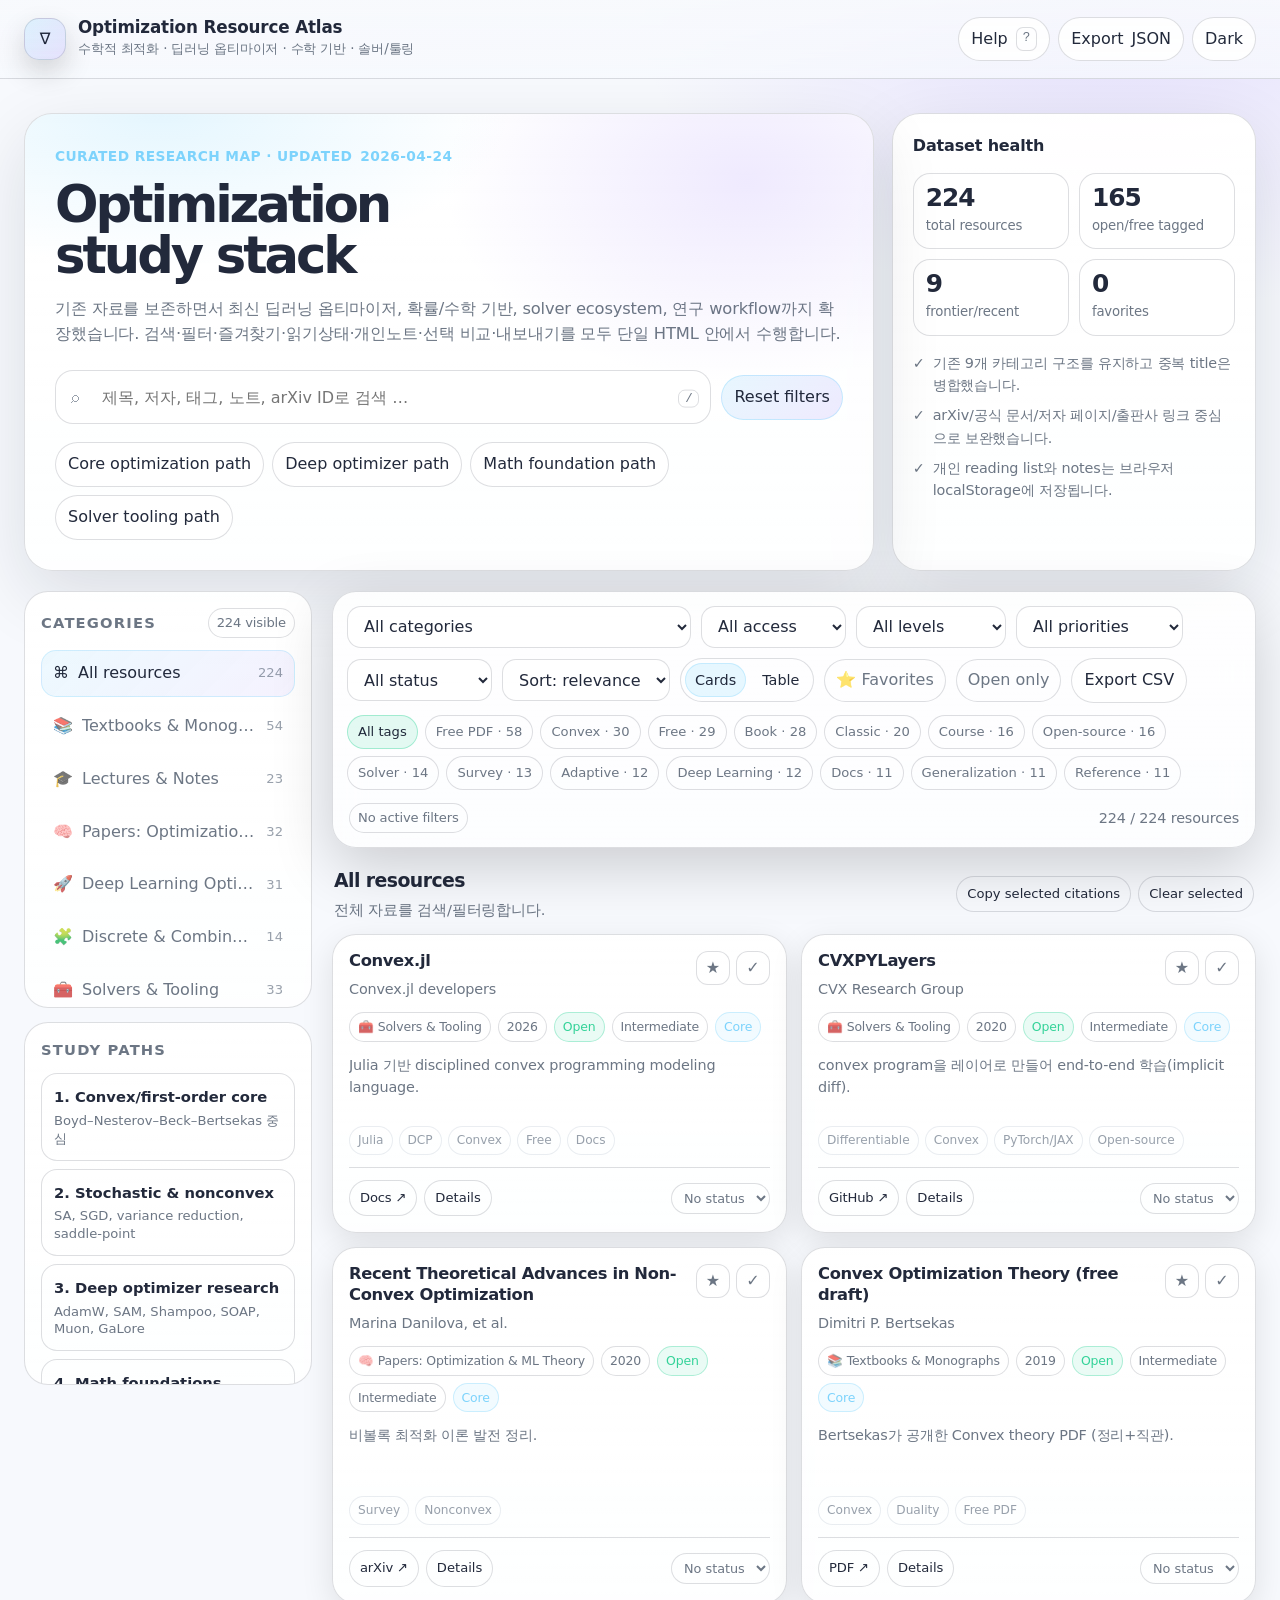
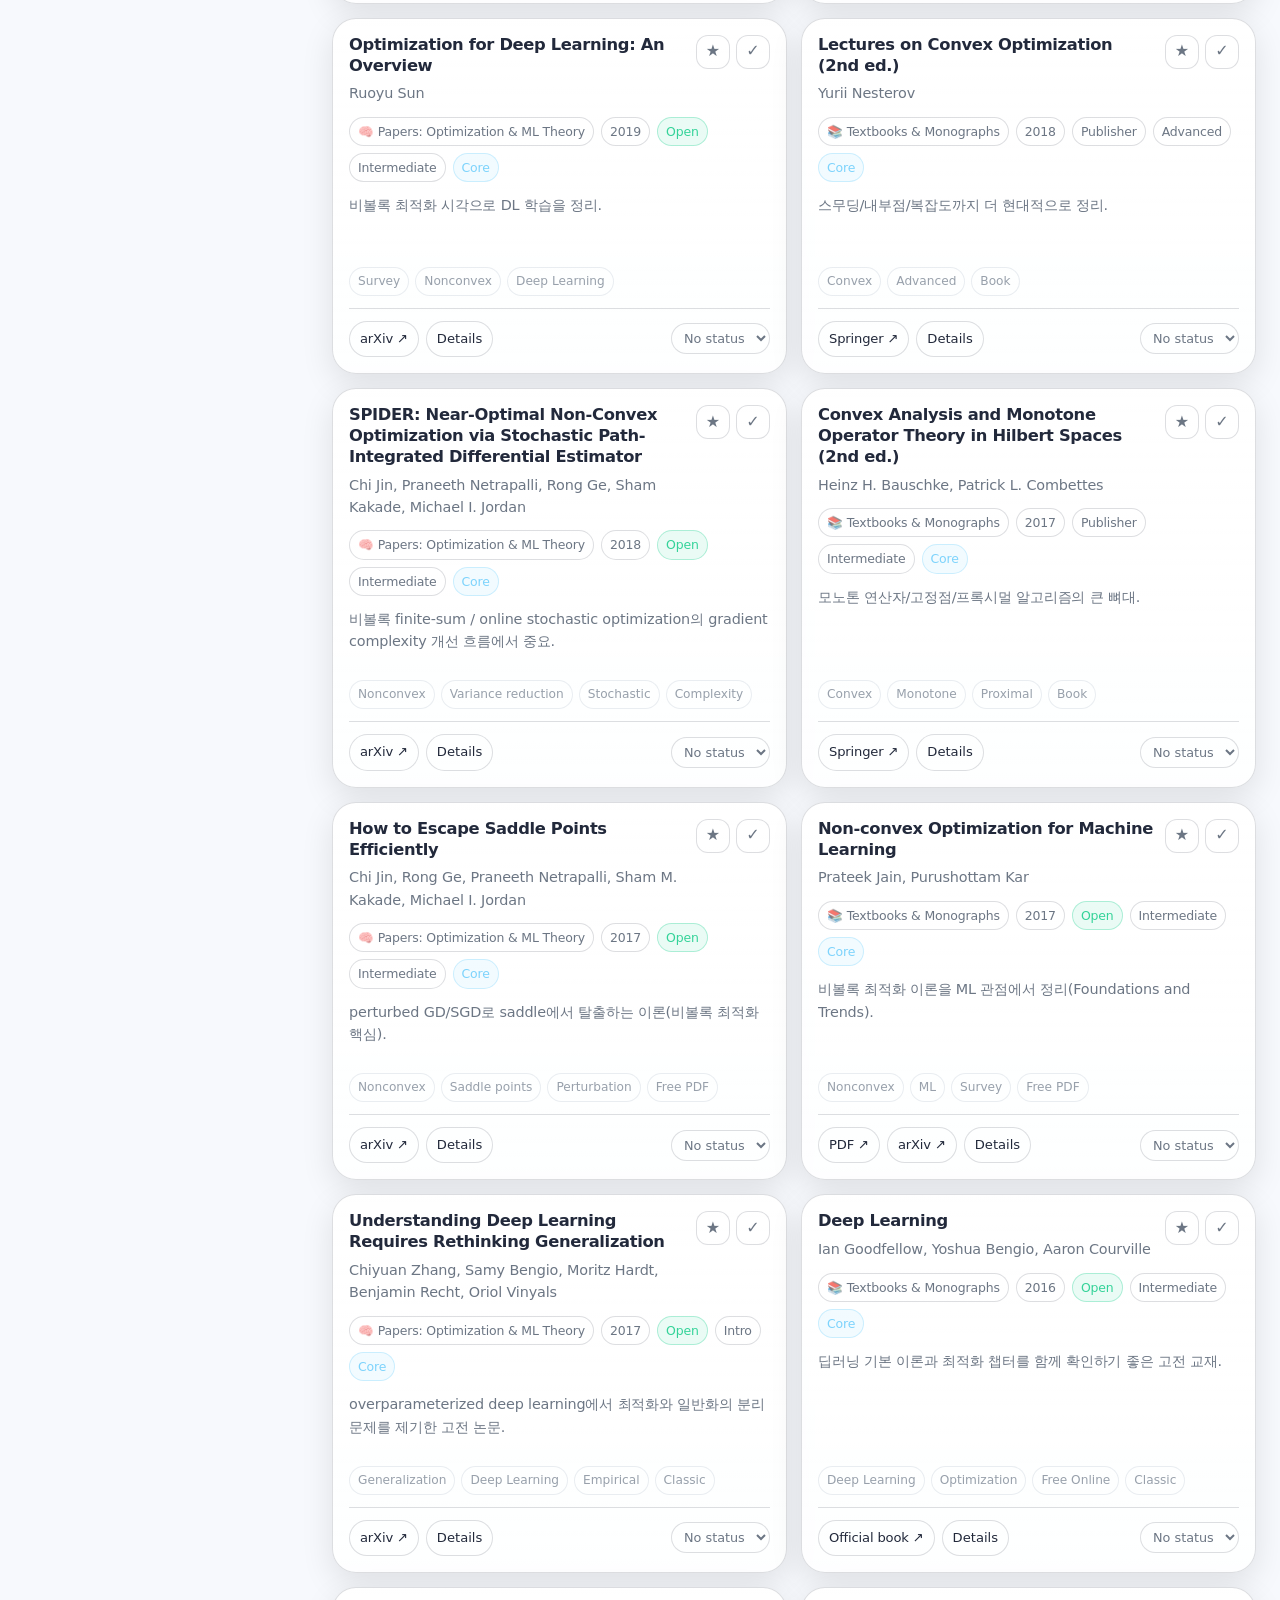
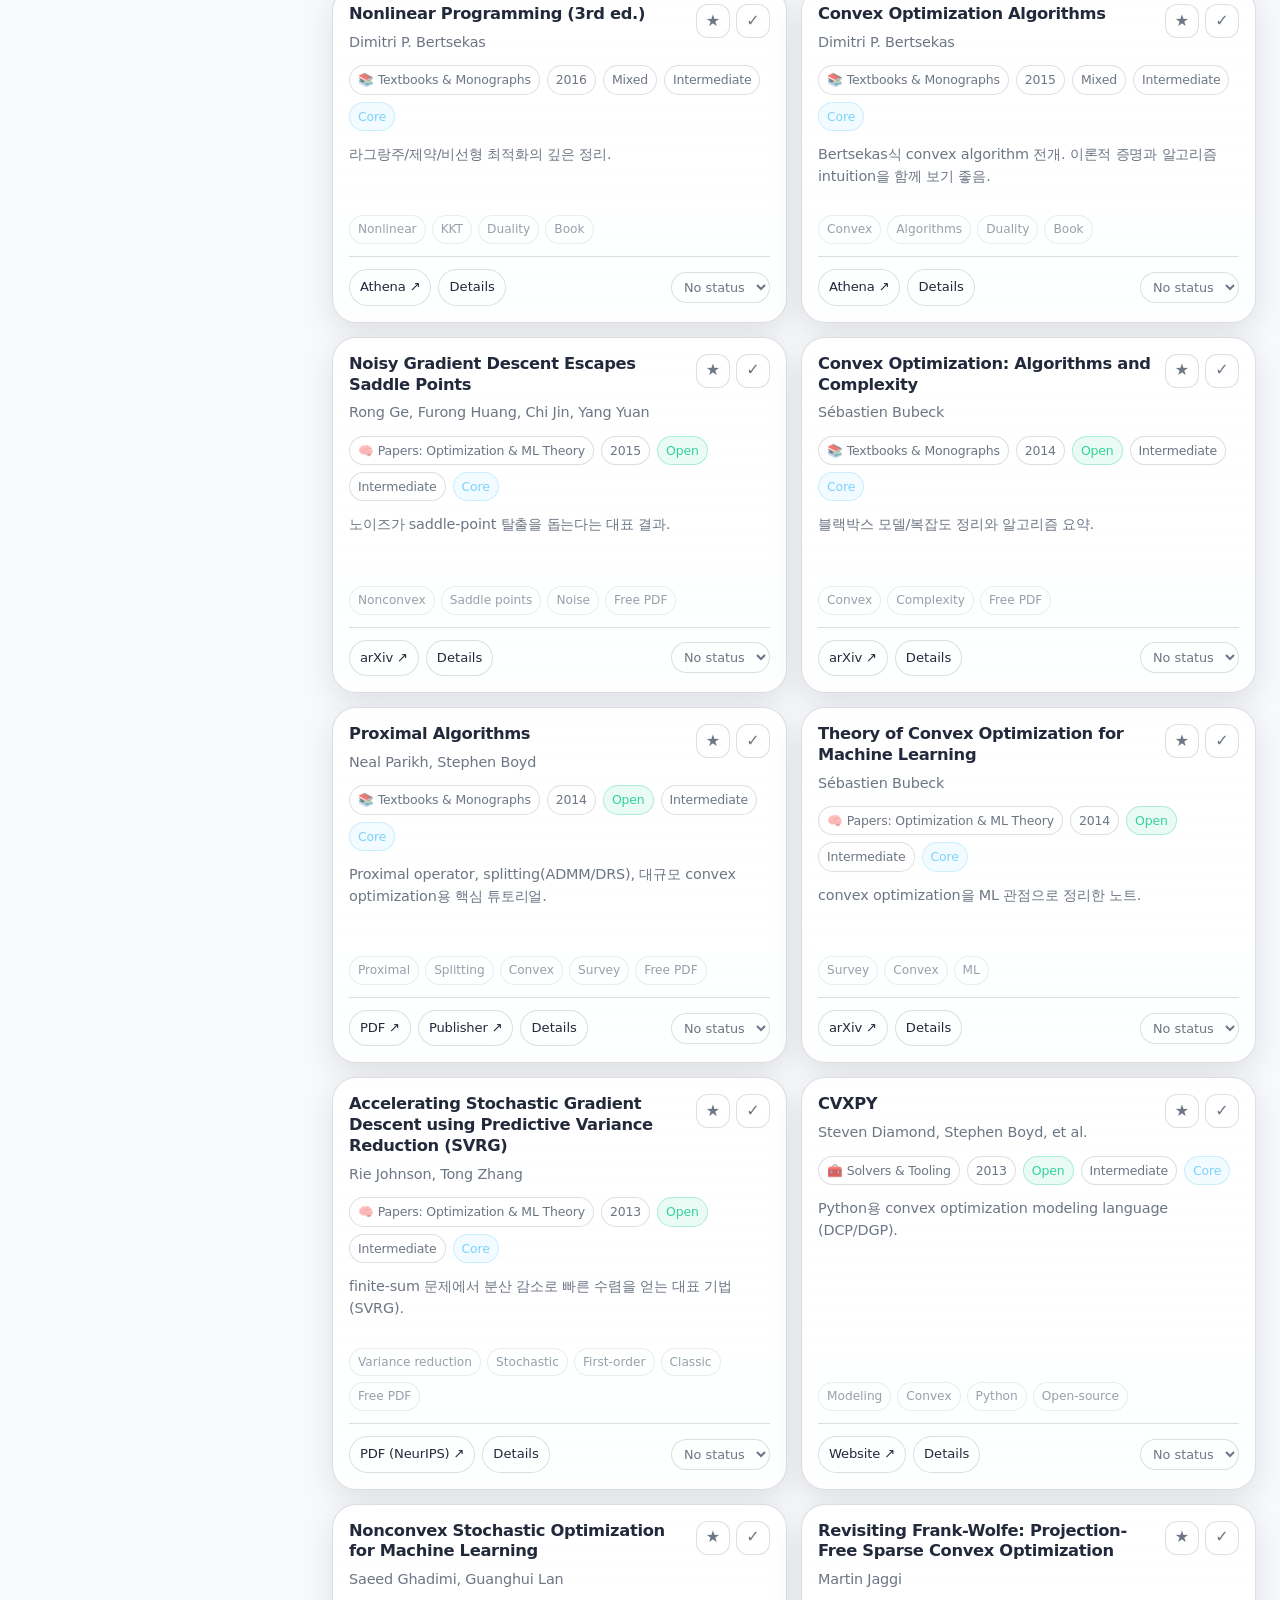
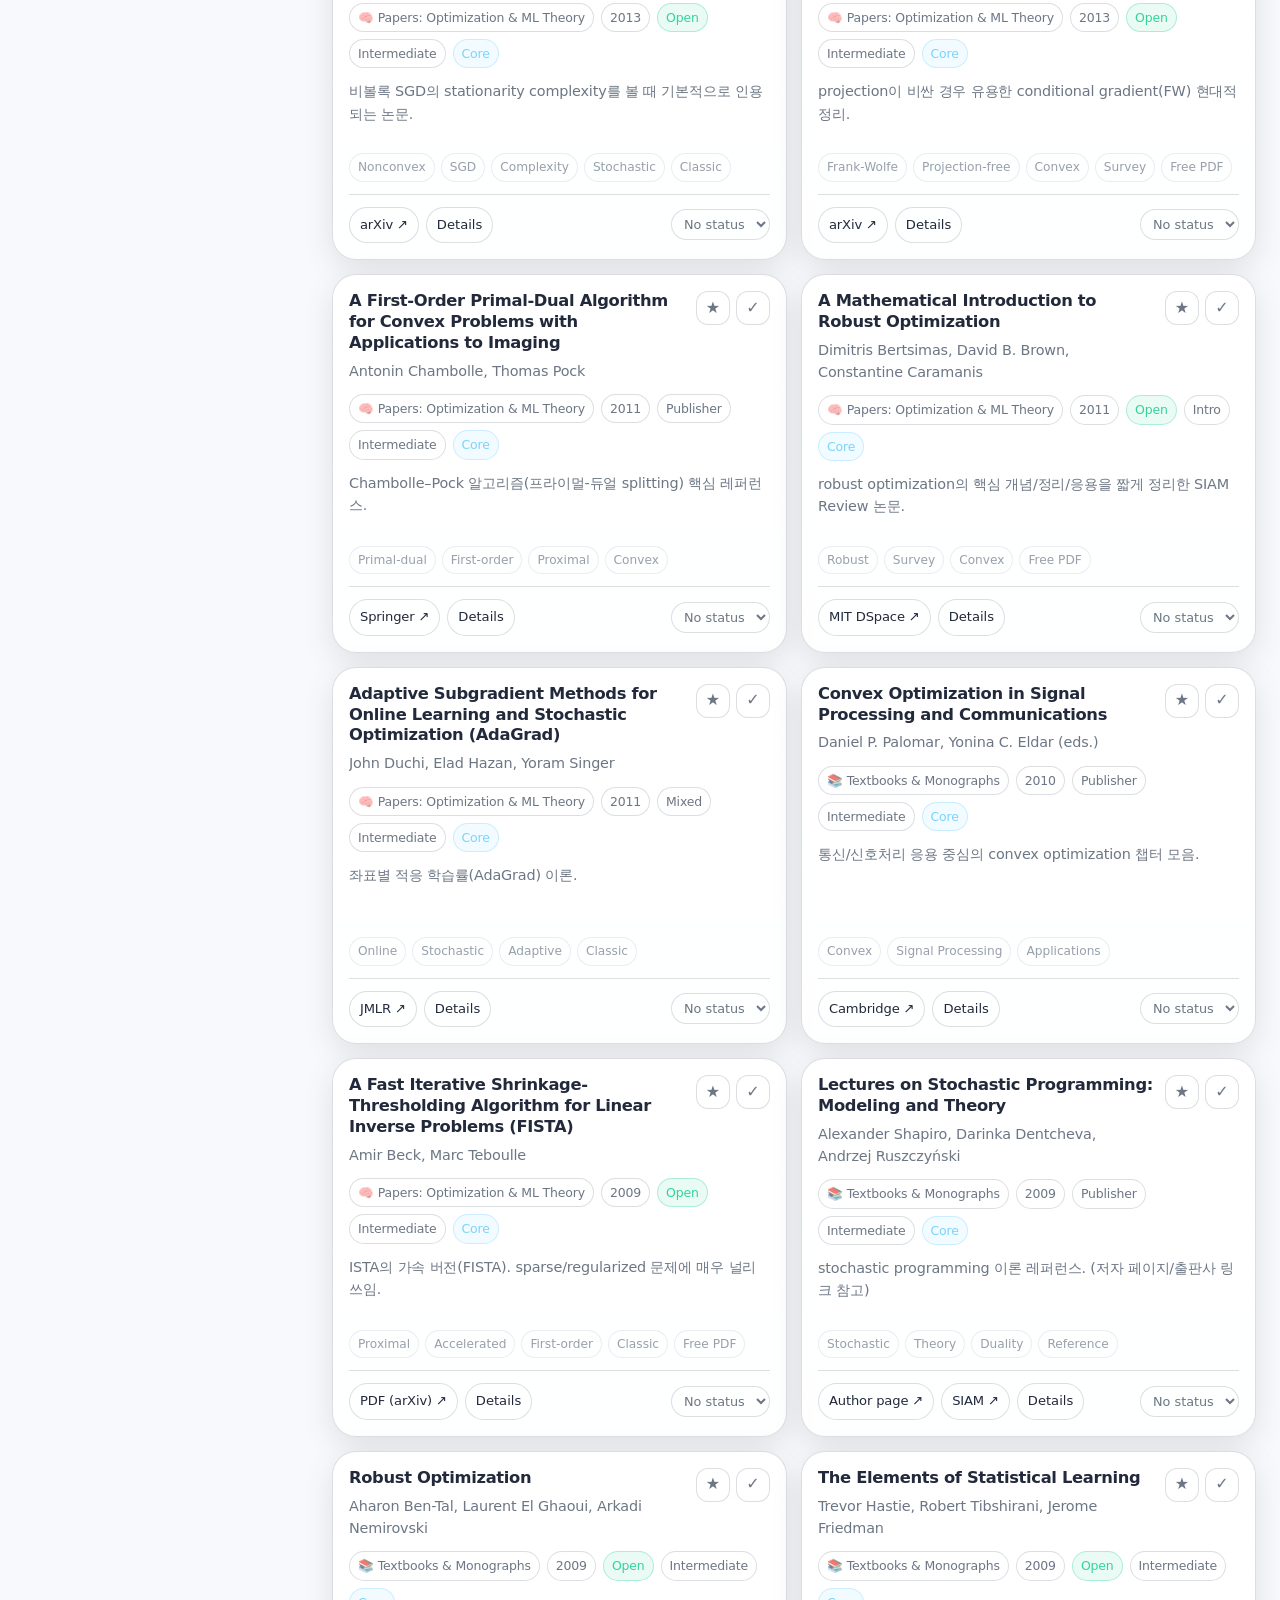
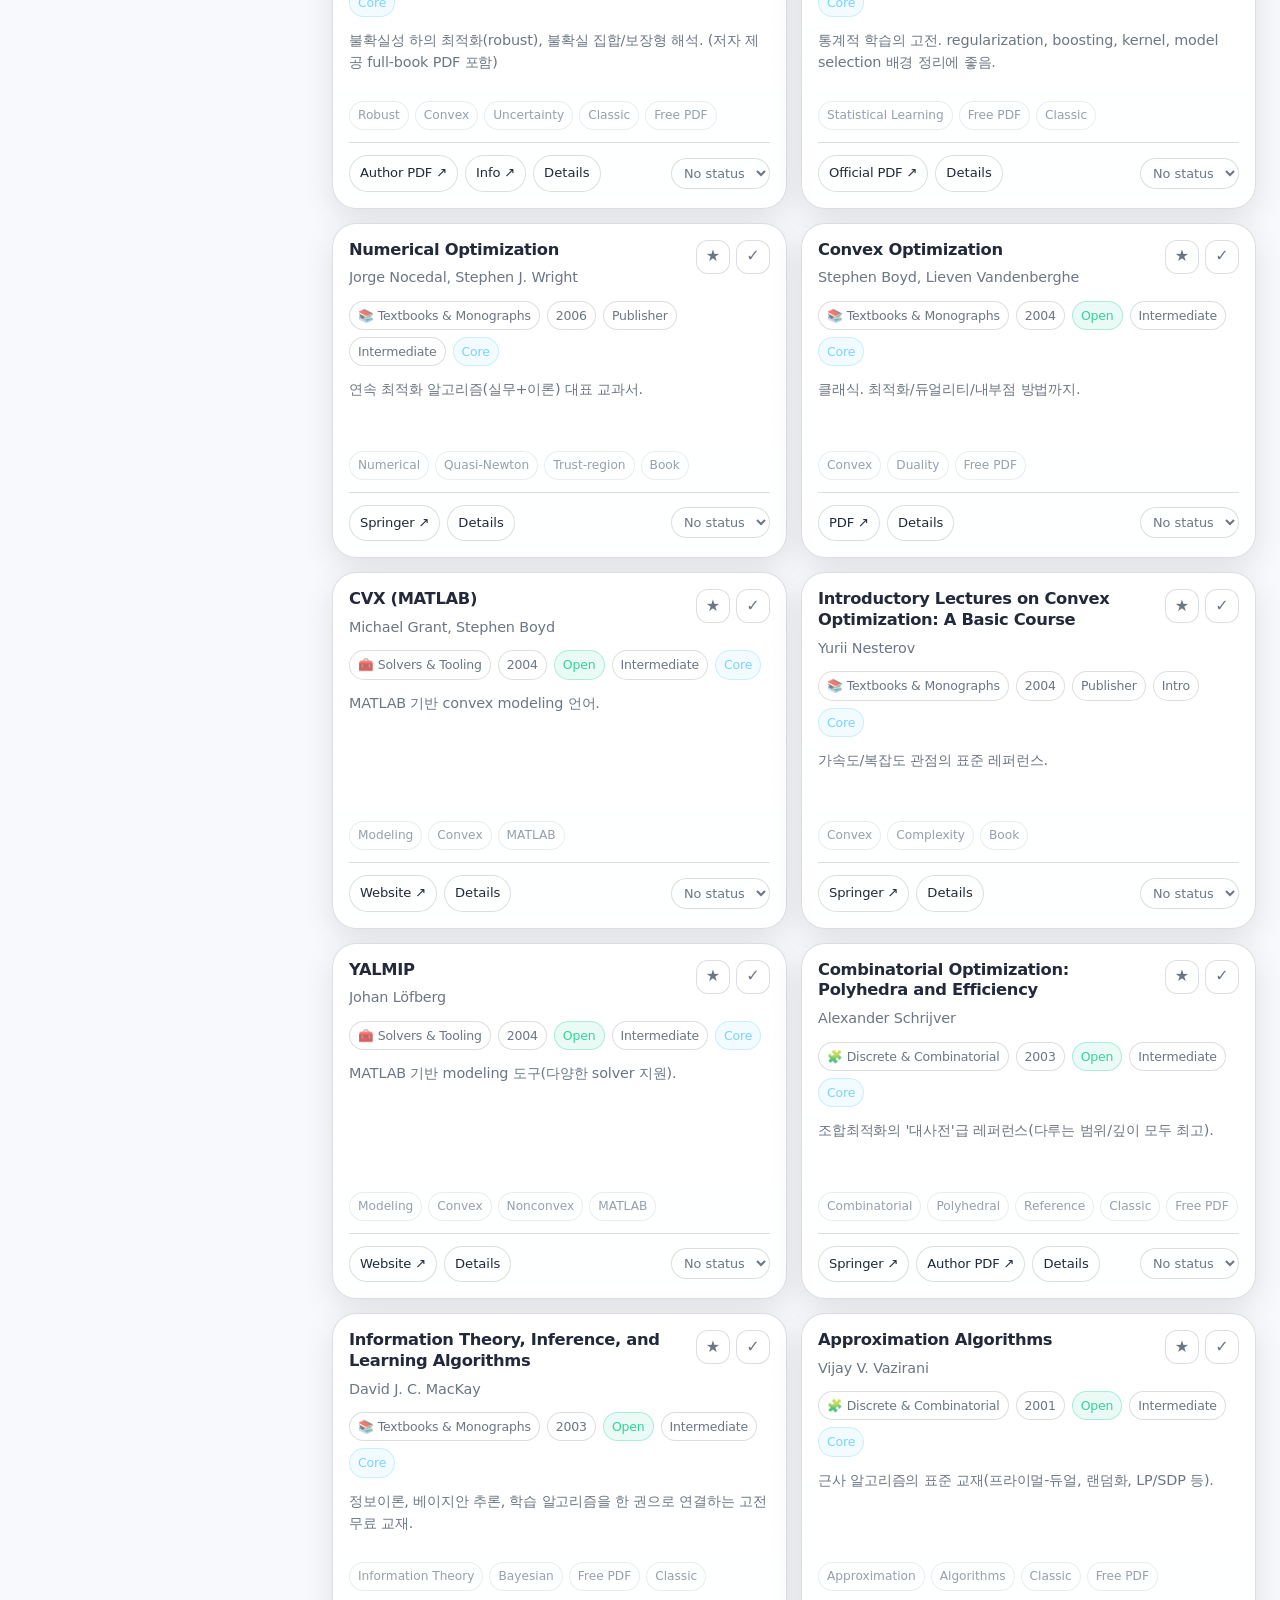
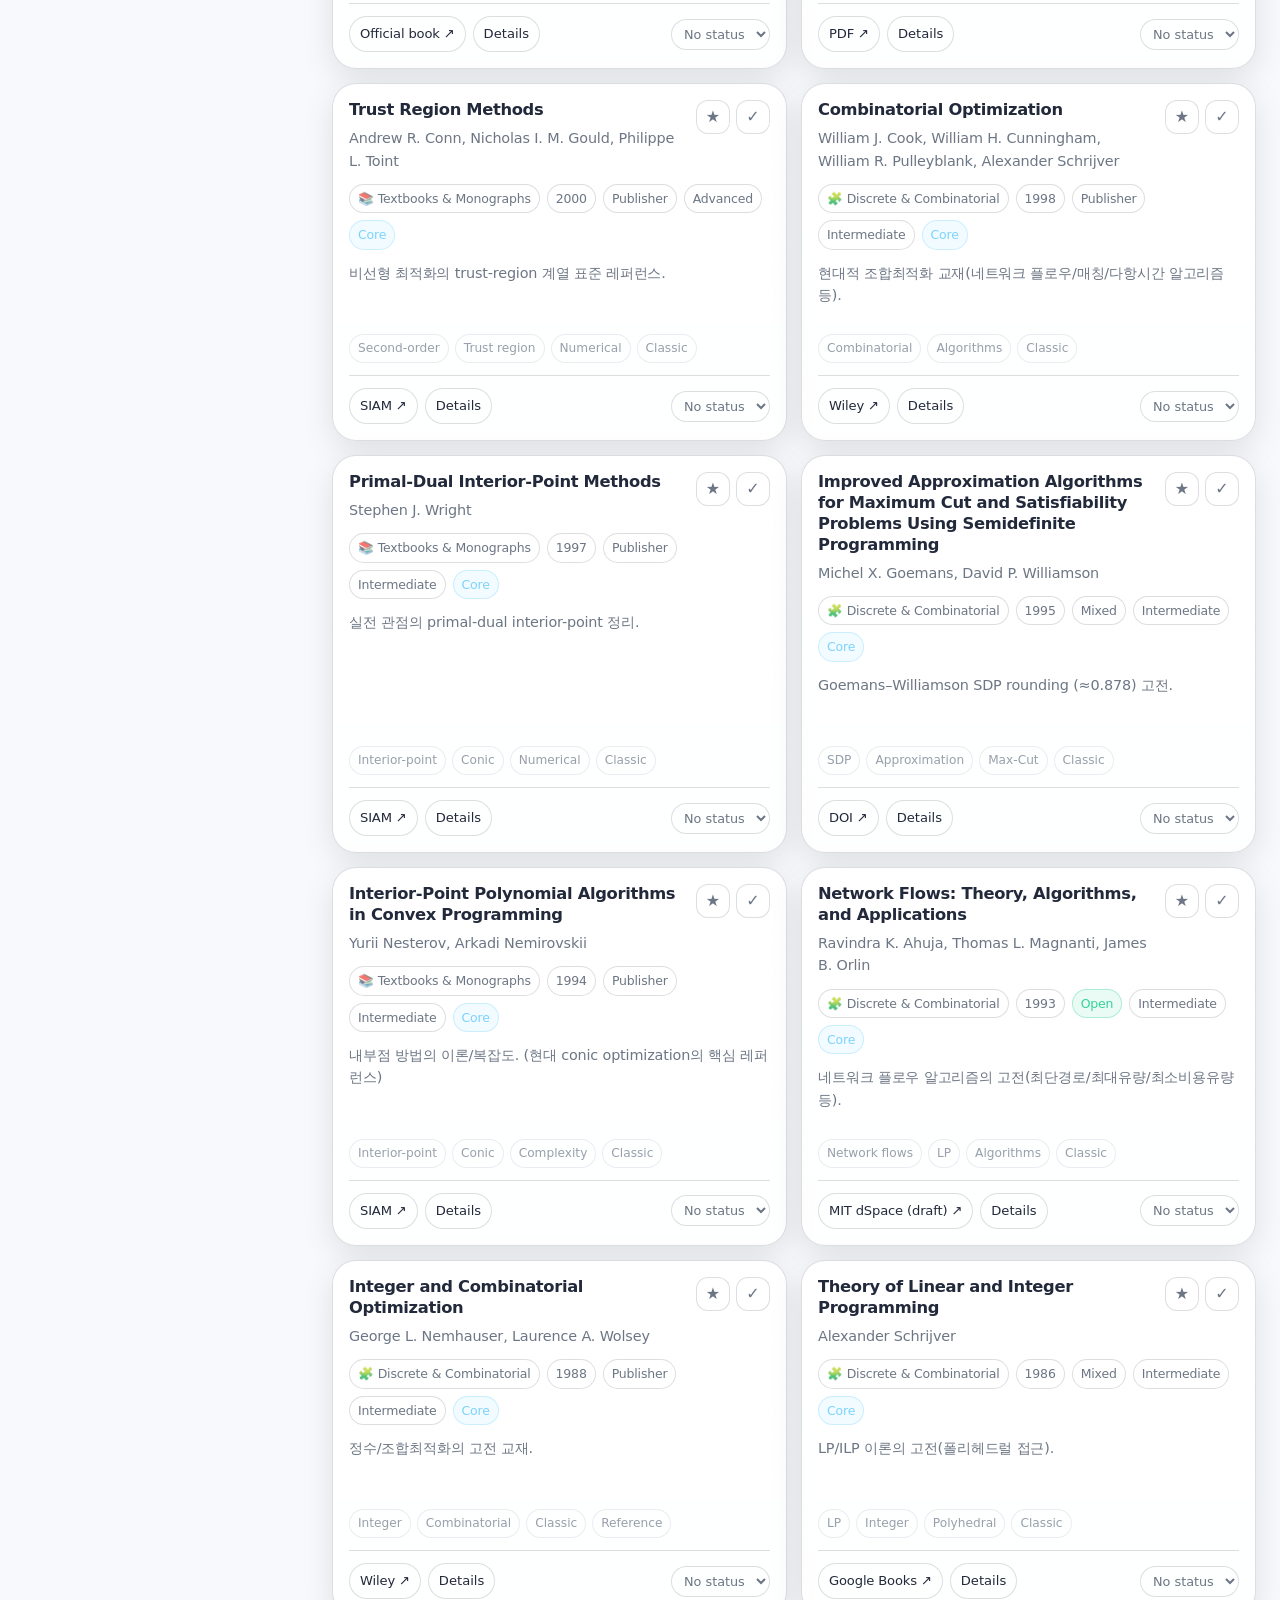
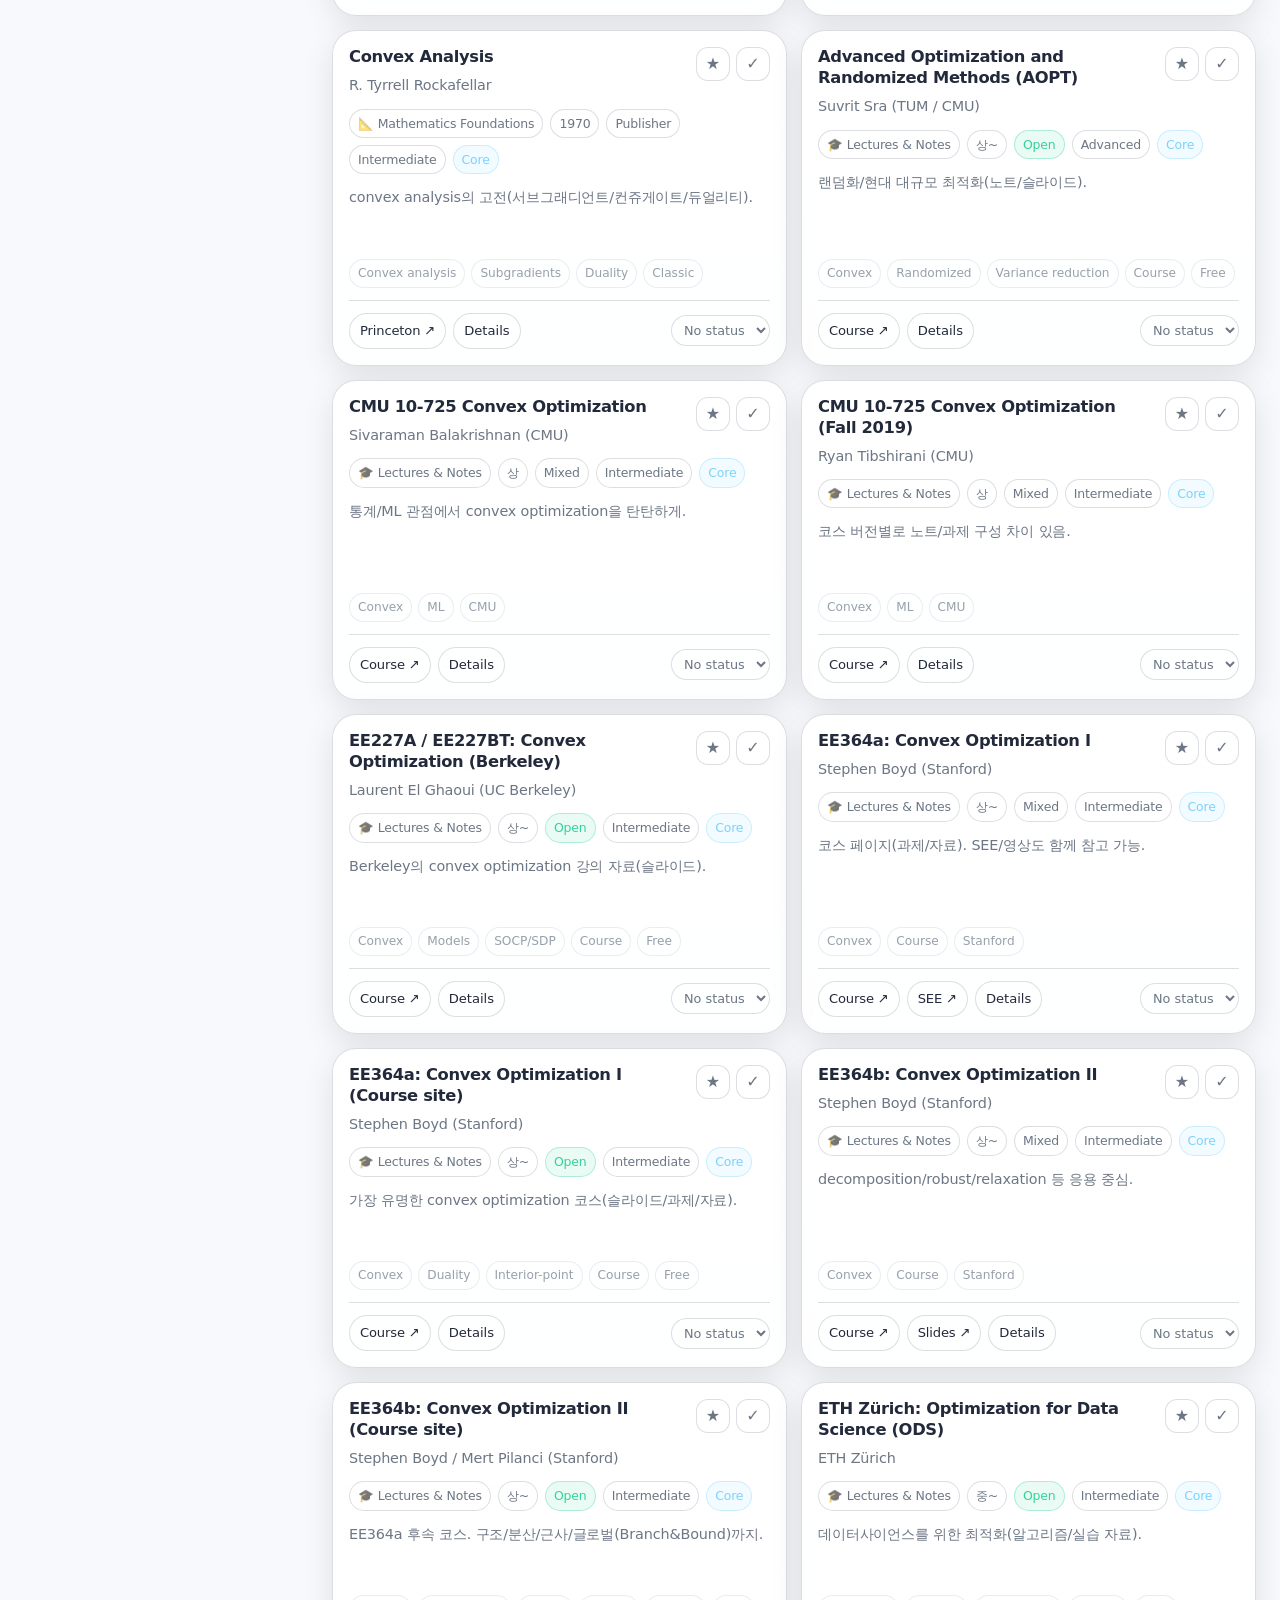
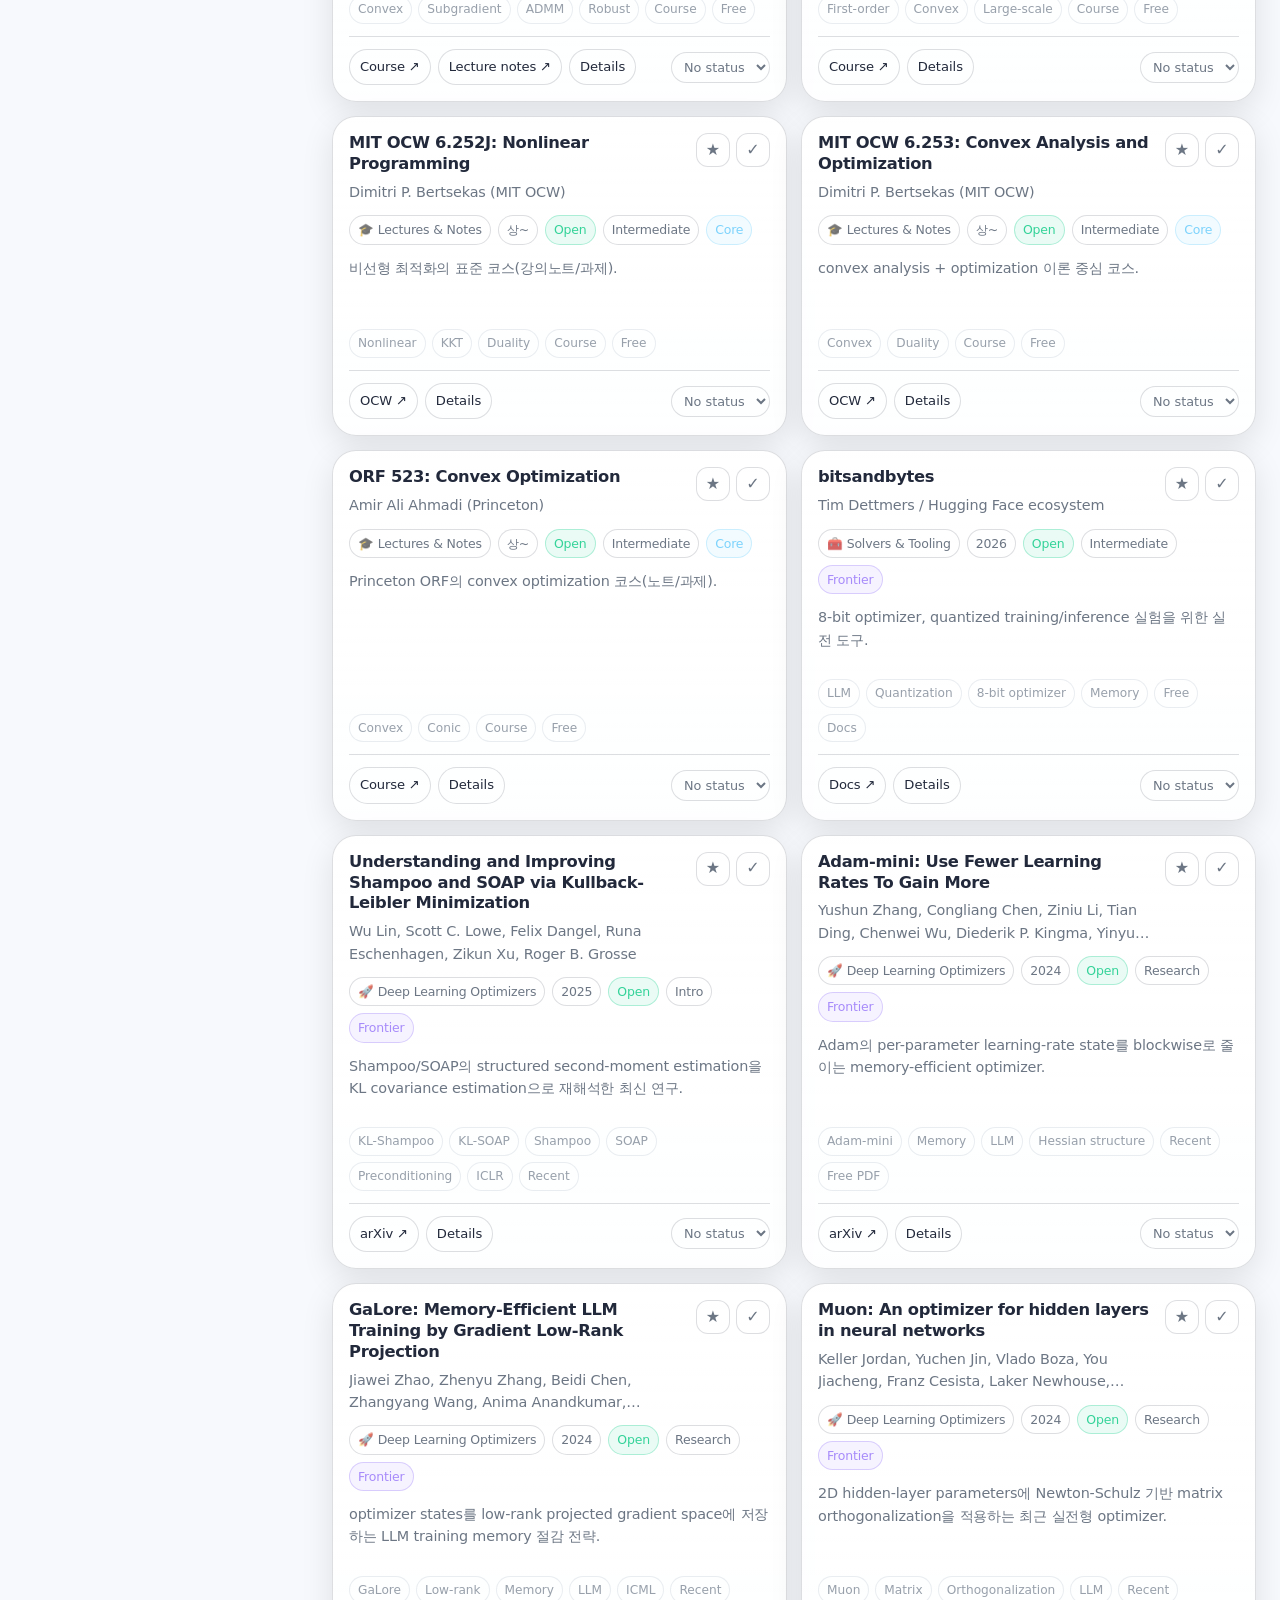
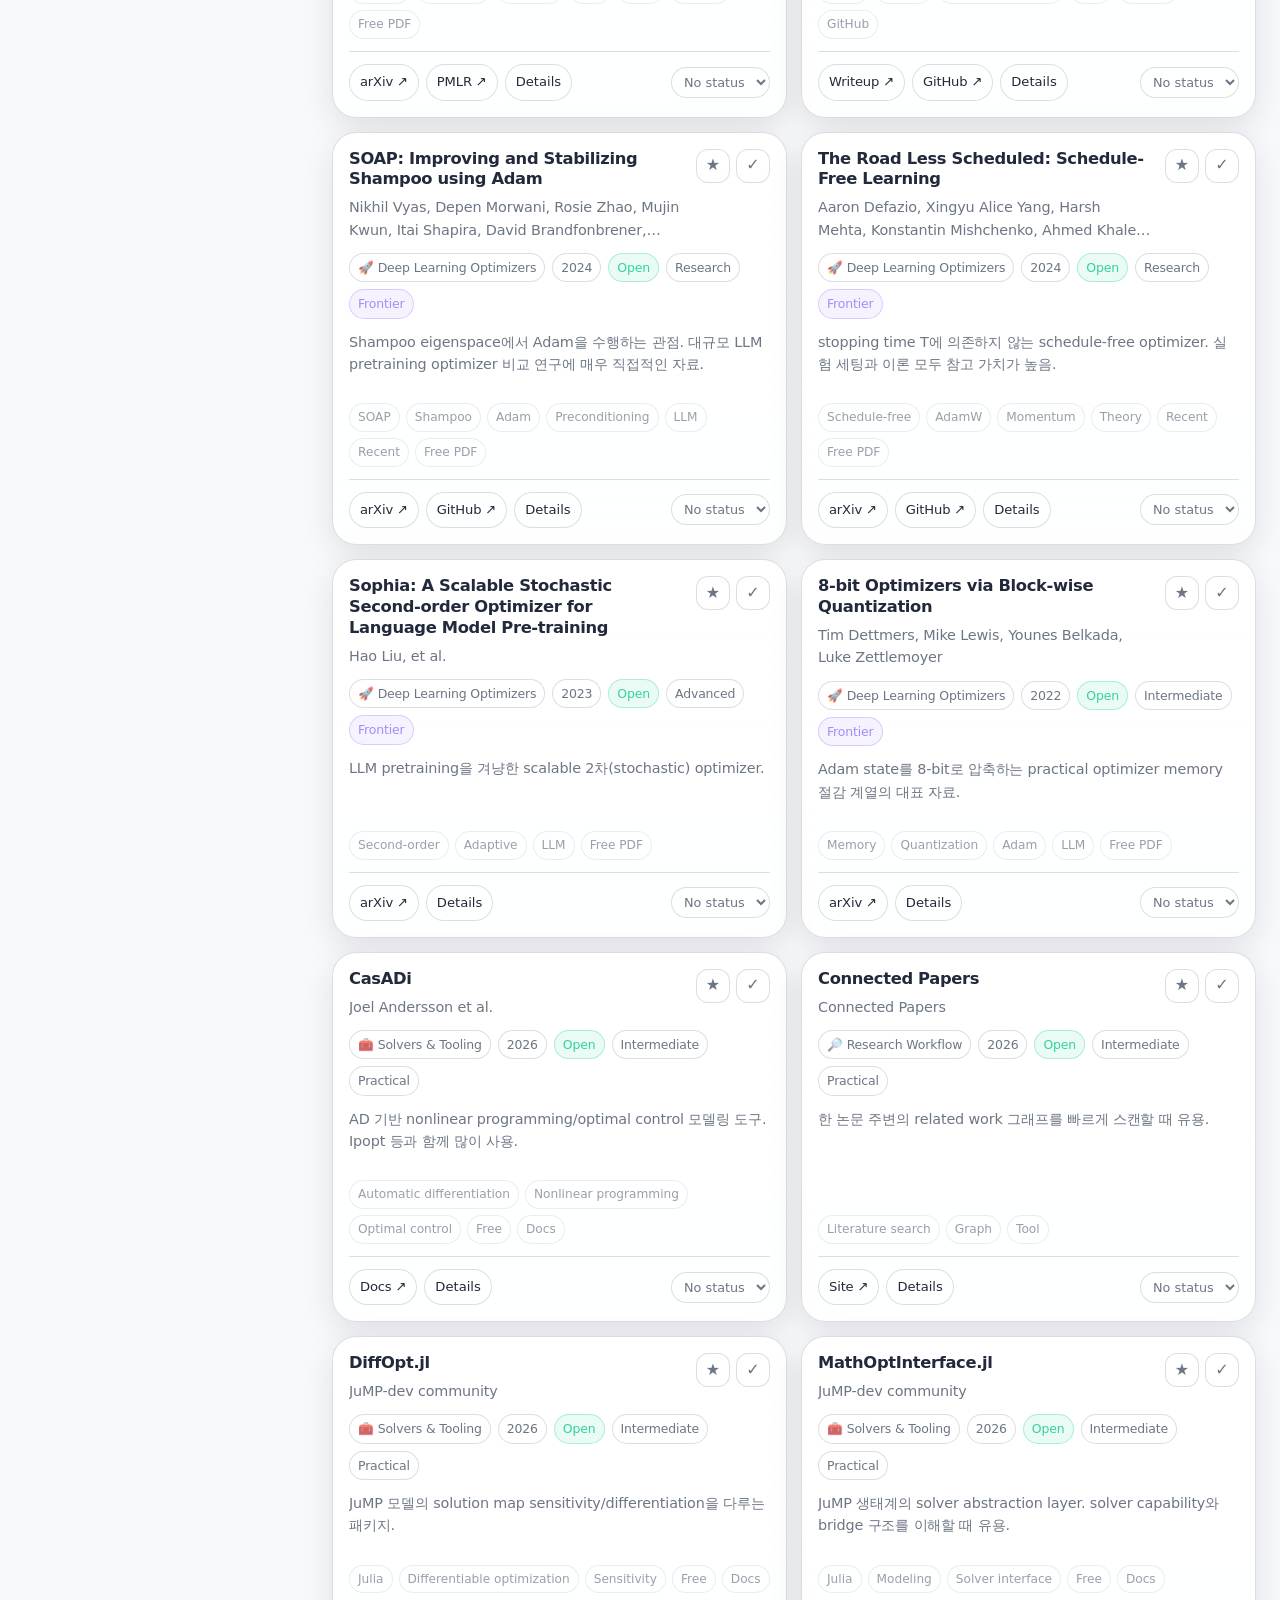
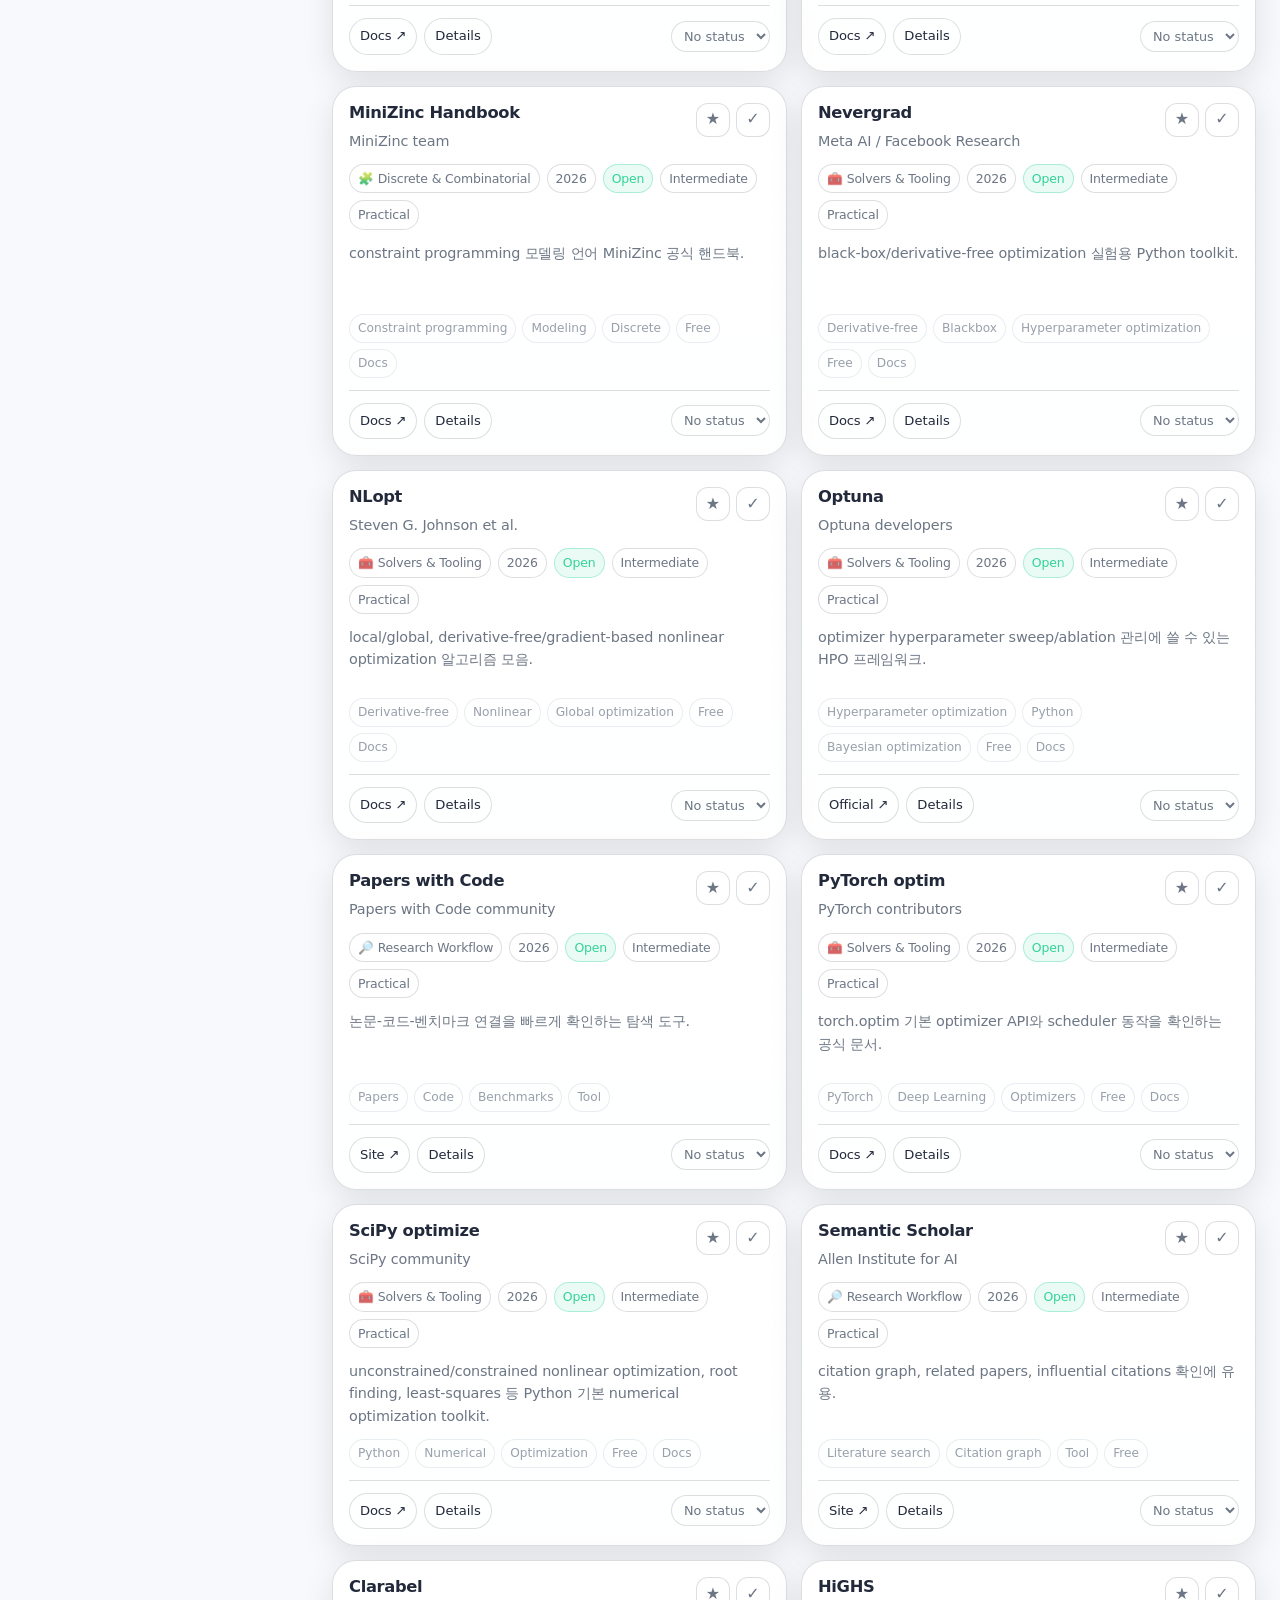
==== commit 6a5c028f: "Update index.html" ====
--- a/index.html
+++ b/index.html
@@ -1,1114 +1,474 @@
 <!DOCTYPE html>
-<html lang="en">
+<html lang="ko">
 <head>
   <meta charset="UTF-8" />
   <meta name="viewport" content="width=device-width, initial-scale=1.0" />
-  <title>Mathematical Optimization Works</title>
-  <meta name="description" content="Curated resources for mathematical optimization: textbooks, lectures, papers, optimizers, discrete optimization, and tooling." />
+  <title>Optimization & Deep Learning Resource Atlas</title>
+  <meta name="description" content="수학적 최적화, 딥러닝 옵티마이저, 학습이론, 수학 기반, 솔버/툴링 자료 큐레이션." />
   <style>
     :root{
-      --bg: #0b1020;
-      --panel: rgba(255,255,255,0.06);
-      --panel-2: rgba(255,255,255,0.10);
-      --text: rgba(255,255,255,0.92);
-      --muted: rgba(255,255,255,0.68);
-      --border: rgba(255,255,255,0.14);
-      --accent: #4A90E2;
-      --accent-2: #34D399;
-      --danger: #EF4444;
-
-      --shadow: 0 10px 30px rgba(0,0,0,0.30);
-      --radius: 16px;
-
-      /* dynamic sticky offsets (set in JS) */
-      --header-h: 148px;
-      --toolbar-h: 74px;
-      --sticky-gap: 10px;
+      color-scheme: dark;
+      --bg: #08111f;
+      --bg-soft: #0d1728;
+      --panel: rgba(255,255,255,.065);
+      --panel-strong: rgba(255,255,255,.105);
+      --text: rgba(248,250,252,.94);
+      --muted: rgba(203,213,225,.72);
+      --faint: rgba(203,213,225,.52);
+      --border: rgba(148,163,184,.24);
+      --accent: #7dd3fc;
+      --accent-2: #a78bfa;
+      --accent-3: #34d399;
+      --danger: #fb7185;
+      --warning: #fbbf24;
+      --shadow: 0 24px 70px rgba(0,0,0,.34);
+      --radius-lg: 28px;
+      --radius: 18px;
+      --radius-sm: 12px;
+      --container: 1440px;
+      --header-h: 78px;
     }
     body.light{
-      --bg: #f6f7fb;
-      --panel: rgba(0,0,0,0.04);
-      --panel-2: rgba(0,0,0,0.07);
-      --text: rgba(0,0,0,0.88);
-      --muted: rgba(0,0,0,0.62);
-      --border: rgba(0,0,0,0.12);
-      --shadow: 0 12px 30px rgba(0,0,0,0.10);
+      color-scheme: light;
+      --bg: #f7f9fd;
+      --bg-soft: #eef3fa;
+      --panel: rgba(255,255,255,.86);
+      --panel-strong: rgba(255,255,255,.96);
+      --text: rgba(15,23,42,.92);
+      --muted: rgba(51,65,85,.72);
+      --faint: rgba(71,85,105,.56);
+      --border: rgba(15,23,42,.14);
+      --shadow: 0 24px 70px rgba(15,23,42,.12);
     }
-    *{ box-sizing: border-box; }
-    html, body{ margin:0; padding:0; height:100%; }
+    *{box-sizing:border-box}
+    html{scroll-behavior:smooth}
     body{
-      font-family: system-ui, -apple-system, Segoe UI, Roboto, Helvetica, Arial, sans-serif;
-      background: radial-gradient(1200px 800px at 20% 0%, rgba(74,144,226,0.18), transparent 55%),
-                  radial-gradient(900px 700px at 90% 10%, rgba(52,211,153,0.16), transparent 55%),
-                  var(--bg);
-      color: var(--text);
-      line-height: 1.55;
-      letter-spacing: 0.15px;
-      overflow-x: hidden;
+      margin:0;
+      min-height:100%;
+      font-family: ui-sans-serif, system-ui, -apple-system, BlinkMacSystemFont, "Segoe UI", sans-serif;
+      color:var(--text);
+      background:
+        radial-gradient(900px 550px at 9% -10%, rgba(125,211,252,.24), transparent 62%),
+        radial-gradient(850px 540px at 88% 0%, rgba(167,139,250,.23), transparent 58%),
+        radial-gradient(840px 700px at 60% 120%, rgba(52,211,153,.12), transparent 58%),
+        var(--bg);
+      line-height:1.55;
+      letter-spacing:-.01em;
+      overflow-x:hidden;
     }
-    a{ color: inherit; text-decoration: none; }
-    a:hover{ text-decoration: underline; }
-    .container{ max-width: 1100px; margin: 0 auto; padding: 0 18px; }
-
-    .skip-link{
-      position: absolute;
-      left: -9999px;
-      top: 10px;
-      padding: 10px 12px;
-      background: rgba(255,255,255,0.92);
-      color: rgba(0,0,0,0.88);
-      border-radius: 12px;
-      border: 1px solid rgba(0,0,0,0.14);
-      z-index: 9999;
-      box-shadow: var(--shadow);
+    a{color:inherit;text-decoration:none}
+    a:hover{text-decoration:underline;text-underline-offset:3px}
+    button, input, select, textarea{font:inherit}
+    button{color:inherit}
+    .skip-link{position:absolute;top:12px;left:-9999px;z-index:9999;background:var(--panel-strong);border:1px solid var(--border);border-radius:999px;padding:10px 14px;box-shadow:var(--shadow)}
+    .skip-link:focus{left:12px}
+    .shell{max-width:var(--container);margin:0 auto;padding:0 24px}
+    .topbar{
+      position:sticky;top:0;z-index:100;
+      border-bottom:1px solid var(--border);
+      background:linear-gradient(to bottom, rgba(8,17,31,.92), rgba(8,17,31,.68));
+      backdrop-filter: blur(18px);
     }
-    body:not(.light) .skip-link{
-      background: rgba(15, 23, 42, 0.96);
-      color: rgba(255,255,255,0.95);
-      border-color: rgba(255,255,255,0.16);
-    }
-    .skip-link:focus{ left: 12px; }
-
-    header{
-      position: sticky;
-      top: 0;
-      z-index: 60;
-      backdrop-filter: blur(14px);
-      background: linear-gradient(to bottom, rgba(11,16,32,0.92), rgba(11,16,32,0.55));
-      border-bottom: 1px solid var(--border);
-    }
-    body.light header{
-      background: linear-gradient(to bottom, rgba(246,247,251,0.92), rgba(246,247,251,0.70));
-    }
-    .header-inner{ padding: 16px 0 14px; }
-    .top-row{ display:flex; gap: 12px; align-items:flex-start; justify-content: space-between; flex-wrap: wrap; }
-    .brand{ display:flex; flex-direction: column; gap: 4px; }
-    .brand h1{ font-size: 1.35rem; margin:0; letter-spacing: 0.2px; }
-    .brand .subtitle{ font-size: 0.92rem; color: var(--muted); margin:0; }
-    .actions{ display:flex; gap: 10px; align-items:center; flex-wrap: wrap; }
-
-    .chip{
-      border: 1px solid var(--border);
-      background: rgba(255,255,255,0.06);
-      color: var(--text);
-      padding: 8px 10px;
-      border-radius: 999px;
-      font-size: 0.92rem;
-      cursor: pointer;
-      display:inline-flex;
-      gap: 8px;
-      align-items:center;
-      transition: transform 0.18s ease, background 0.18s ease, border-color 0.18s ease;
-      user-select: none;
-      white-space: nowrap;
-    }
-    body.light .chip{ background: rgba(0,0,0,0.04); }
-    .chip:hover{ transform: translateY(-1px); background: rgba(255,255,255,0.10); }
-    body.light .chip:hover{ background: rgba(0,0,0,0.07); }
-    .chip:active{ transform: translateY(0px); }
-    .chip-ghost{
-      background: transparent;
-    }
-    .kbd{
-      font-family: ui-monospace, SFMono-Regular, Menlo, Monaco, Consolas, "Liberation Mono", monospace;
-      font-size: 0.82rem;
-      padding: 2px 6px;
-      border-radius: 8px;
-      border: 1px solid var(--border);
-      color: var(--muted);
-    }
-
-    .search-row{ margin-top: 12px; display:flex; gap: 12px; align-items:center; flex-wrap: wrap; }
-    .search-row input{
-      flex: 1 1 420px;
-      min-width: 260px;
-      border: 1px solid var(--border);
-      background: rgba(255,255,255,0.06);
-      color: var(--text);
-      border-radius: 12px;
-      padding: 12px 12px;
-      font-size: 0.98rem;
-      outline: none;
-      transition: border-color 0.18s ease, box-shadow 0.18s ease;
-    }
-    body.light .search-row input{ background: rgba(0,0,0,0.04); }
-    .search-row input:focus{
-      border-color: rgba(74,144,226,0.7);
-      box-shadow: 0 0 0 4px rgba(74,144,226,0.18);
-    }
-    .search-hint{ color: var(--muted); font-size: 0.92rem; display:flex; gap: 8px; align-items:center; }
-
-    .page{ display:none; padding: 22px 0 46px; }
-    .page.active{ display:block; }
-
-    .hero{
-      padding: 14px 0 18px;
-      margin-bottom: 10px;
-    }
-    .hero h2{ margin:0 0 10px; font-size: 1.15rem; }
-    .hero p{ margin:0; color: var(--muted); max-width: 75ch; }
-
-    .category-grid{
-      display:grid;
-      grid-template-columns: repeat(3, 1fr);
-      gap: 14px;
-      margin-top: 18px;
-    }
-    @media (max-width: 920px){
-      .category-grid{ grid-template-columns: repeat(2, 1fr); }
-    }
-    @media (max-width: 620px){
-      .category-grid{ grid-template-columns: 1fr; }
-    }
-    .category-card{
-      border: 1px solid var(--border);
-      background: var(--panel);
-      border-radius: var(--radius);
-      padding: 14px 14px 12px;
-      cursor:pointer;
-      transition: transform 0.18s ease, background 0.18s ease, border-color 0.18s ease;
-      position: relative;
-      overflow: hidden;
-    }
-    .category-card:hover{
-      transform: translateY(-2px);
-      background: rgba(255,255,255,0.09);
-      border-color: rgba(255,255,255,0.22);
-    }
-    body.light .category-card:hover{
-      background: rgba(0,0,0,0.06);
-      border-color: rgba(0,0,0,0.16);
-    }
-    .category-card h3{ margin:0 0 6px; font-size: 1.05rem; display:flex; align-items:center; gap: 10px; }
-    .category-card p{ margin:0; color: var(--muted); font-size: 0.92rem; line-height: 1.35; }
-    .count-badge{
-      position:absolute;
-      right: 12px;
-      top: 12px;
-      border: 1px solid var(--border);
-      background: rgba(255,255,255,0.06);
-      border-radius: 999px;
-      padding: 5px 10px;
-      font-size: 0.88rem;
-      color: var(--muted);
-    }
-    body.light .count-badge{ background: rgba(0,0,0,0.04); }
-
-    .main-stats{
-      margin-top: 18px;
-      display:flex;
-      gap: 10px;
-      flex-wrap: wrap;
-    }
-    .stat{
-      border: 1px solid var(--border);
-      background: var(--panel);
-      border-radius: 999px;
-      padding: 8px 10px;
-      color: var(--muted);
-      font-size: 0.92rem;
-      display:inline-flex;
-      gap: 8px;
-      align-items:center;
-    }
-    .stat strong{ color: var(--text); font-weight: 650; }
-
-    .resource-page{ display:none; padding: 22px 0 46px; }
-    .resource-page.active{ display:block; }
-
-    .page-head{
-      display:flex;
-      justify-content: space-between;
-      align-items: flex-start;
-      gap: 14px;
-      margin-bottom: 12px;
-      flex-wrap: wrap;
-    }
-    .page-head h2{ margin:0; font-size: 1.18rem; }
-    .page-head p{ margin: 6px 0 0; color: var(--muted); font-size: 0.94rem; max-width: 75ch; }
-
-    .toolbar{
-      position: sticky;
-      top: var(--header-h);
-      z-index: 45;
-      padding: 10px 0 10px;
-      background: linear-gradient(to bottom, rgba(11,16,32,0.92), rgba(11,16,32,0.62) 60%, rgba(11,16,32,0.0));
-    }
-    body.light .toolbar{
-      background: linear-gradient(to bottom, rgba(246,247,251,0.92), rgba(246,247,251,0.72) 60%, rgba(246,247,251,0.0));
-    }
-    .toolbar-inner{
-      display:flex;
-      flex-wrap: wrap;
-      gap: 10px;
-      align-items: center;
-      padding: 12px;
-      border: 1px solid var(--border);
-      border-radius: var(--radius);
-      background: var(--panel);
-    }
-    .select{
-      border: 1px solid var(--border);
-      background: rgba(255,255,255,0.05);
-      color: var(--text);
-      border-radius: 12px;
-      padding: 10px 10px;
-      font-size: 0.96rem;
-      outline: none;
-      min-height: 40px;
-    }
-    body.light .select{ background: rgba(0,0,0,0.04); }
-    .select:focus{
-      border-color: rgba(74,144,226,0.7);
-      box-shadow: 0 0 0 4px rgba(74,144,226,0.16);
-    }
-    .select.search{ flex: 1 1 320px; min-width: 240px; }
-    .select.tag, .select.sort{ width: 220px; max-width: 100%; }
-
-    .pill{
-      border: 1px solid var(--border);
-      background: rgba(255,255,255,0.04);
-      color: var(--text);
-      border-radius: 999px;
-      padding: 9px 12px;
-      font-size: 0.92rem;
-      cursor: pointer;
-      display:inline-flex;
-      gap: 8px;
-      align-items:center;
-      transition: transform 0.18s ease, background 0.18s ease, border-color 0.18s ease;
-      user-select: none;
-      white-space: nowrap;
-    }
-    body.light .pill{ background: rgba(0,0,0,0.04); }
-    .pill:hover{ transform: translateY(-1px); background: rgba(255,255,255,0.08); }
-    body.light .pill:hover{ background: rgba(0,0,0,0.07); }
-    .pill:active{ transform: translateY(0); }
-    .pill.on{
-      border-color: rgba(74,144,226,0.65);
-      box-shadow: 0 0 0 4px rgba(74,144,226,0.14);
-      background: rgba(74,144,226,0.12);
-    }
-    .count{
-      margin-left: auto;
-      color: var(--muted);
-      font-size: 0.92rem;
-      padding: 0 4px;
-      white-space: nowrap;
-    }
-
-    .resource-table{
-      width: 100%;
-      border-collapse: separate;
-      border-spacing: 0;
-      overflow: hidden;
-      border: 1px solid var(--border);
-      border-radius: var(--radius);
-      background: var(--panel);
-      box-shadow: var(--shadow);
-      margin-top: 10px;
-    }
-    .resource-table th, .resource-table td{
-      padding: 14px 14px;
-      border-bottom: 1px solid var(--border);
-      vertical-align: top;
-    }
-    .resource-table th{
-      text-align:left;
-      color: var(--muted);
-      font-size: 0.88rem;
-      position: sticky;
-      top: calc(var(--header-h) + var(--toolbar-h) + var(--sticky-gap));
-      background: rgba(11,16,32,0.92);
-      z-index: 20;
-    }
-    body.light .resource-table th{ background: rgba(246,247,251,0.92); }
-    .resource-table tr:last-child td{ border-bottom: none; }
-    .resource-row{
-      cursor: pointer;
-      transition: background 0.14s ease, transform 0.14s ease;
-    }
-    .resource-row:hover{
-      background: rgba(255,255,255,0.06);
-      transform: translateX(2px);
-    }
-    body.light .resource-row:hover{ background: rgba(0,0,0,0.04); }
-
-    .resource-title{
-      display:flex;
-      gap: 10px;
-      align-items: flex-start;
-    }
-    .star-btn{
-      width: 34px;
-      height: 34px;
-      border: 1px solid var(--border);
-      background: rgba(255,255,255,0.04);
-      color: var(--text);
-      border-radius: 12px;
-      cursor: pointer;
-      display:inline-grid;
-      place-items:center;
-      flex: 0 0 auto;
-      transition: transform 0.14s ease, background 0.14s ease, border-color 0.14s ease;
-    }
-    body.light .star-btn{ background: rgba(0,0,0,0.04); }
-    .star-btn:hover{ transform: translateY(-1px); background: rgba(255,255,255,0.08); }
-    body.light .star-btn:hover{ background: rgba(0,0,0,0.07); }
-    .star-btn:active{ transform: translateY(0); }
-    .star-btn.on{ border-color: rgba(245, 158, 11, 0.6); }
-    .title-block{ min-width: 0; }
-    .title-block strong{ display:block; font-size: 1.0rem; line-height: 1.25; margin-bottom: 6px; }
-    .title-meta{ display:flex; flex-wrap: wrap; gap: 6px; }
-    .tag{
+    body.light .topbar{background:linear-gradient(to bottom, rgba(247,249,253,.92), rgba(247,249,253,.76))}
+    .topbar-inner{height:var(--header-h);display:flex;align-items:center;justify-content:space-between;gap:16px}
+    .brand{display:flex;align-items:center;gap:12px;min-width:0}
+    .brand-mark{width:42px;height:42px;border-radius:15px;display:grid;place-items:center;background:linear-gradient(135deg, rgba(125,211,252,.22), rgba(167,139,250,.22));border:1px solid var(--border);box-shadow:0 12px 28px rgba(0,0,0,.16)}
+    .brand h1{font-size:1.05rem;line-height:1.1;margin:0;white-space:nowrap;overflow:hidden;text-overflow:ellipsis}
+    .brand p{font-size:.84rem;color:var(--muted);margin:3px 0 0;white-space:nowrap;overflow:hidden;text-overflow:ellipsis}
+    .top-actions{display:flex;gap:8px;align-items:center;flex-wrap:wrap;justify-content:flex-end}
+    .btn,.icon-btn,.seg-btn{
+      border:1px solid var(--border);
+      background:var(--panel);
+      color:var(--text);
+      border-radius:999px;
+      padding:9px 12px;
+      min-height:38px;
       display:inline-flex;
       align-items:center;
-      gap: 6px;
-      padding: 4px 10px;
-      border-radius: 999px;
-      background: rgba(74,144,226,0.14);
-      border: 1px solid rgba(74,144,226,0.22);
-      color: rgba(255,255,255,0.90);
-      font-size: 0.82rem;
-      cursor: pointer;
+      gap:8px;
+      cursor:pointer;
+      transition:background .16s ease,border-color .16s ease,transform .16s ease,box-shadow .16s ease;
       user-select:none;
     }
-    body.light .tag{
-      color: rgba(0,0,0,0.82);
-      background: rgba(74,144,226,0.12);
-      border-color: rgba(74,144,226,0.18);
+    .btn:hover,.icon-btn:hover,.seg-btn:hover{background:var(--panel-strong);transform:translateY(-1px);text-decoration:none}
+    .btn:active,.icon-btn:active,.seg-btn:active{transform:translateY(0)}
+    .btn.primary{background:linear-gradient(135deg, rgba(125,211,252,.18), rgba(167,139,250,.18));border-color:rgba(125,211,252,.36)}
+    .btn.danger{border-color:rgba(251,113,133,.45);background:rgba(251,113,133,.10)}
+    .icon-btn{width:38px;padding:0;justify-content:center}
+    .kbd{font-family:ui-monospace,SFMono-Regular,Menlo,Consolas,monospace;font-size:.78rem;color:var(--muted);border:1px solid var(--border);border-radius:7px;padding:1px 6px;background:rgba(255,255,255,.04)}
+
+    .hero{padding:34px 0 20px}
+    .hero-grid{display:grid;grid-template-columns:minmax(0,1.4fr) minmax(310px,.6fr);gap:18px;align-items:stretch}
+    .hero-card,.insight-card,.panel-card{background:linear-gradient(180deg, var(--panel-strong), var(--panel));border:1px solid var(--border);border-radius:var(--radius-lg);box-shadow:var(--shadow);overflow:hidden}
+    .hero-card{padding:30px;position:relative}
+    .hero-card:before{content:"";position:absolute;inset:-1px;background:radial-gradient(500px 220px at 16% 0%, rgba(125,211,252,.20), transparent 70%),radial-gradient(420px 280px at 85% 15%, rgba(167,139,250,.18), transparent 72%);pointer-events:none}
+    .hero-content{position:relative}
+    .eyebrow{display:inline-flex;align-items:center;gap:8px;color:var(--accent);font-weight:700;font-size:.86rem;letter-spacing:.03em;text-transform:uppercase;margin-bottom:12px}
+    .hero h2{font-size:clamp(2.0rem, 4vw, 4.2rem);line-height:.98;letter-spacing:-.06em;margin:0 0 16px;max-width:12ch}
+    .hero p{margin:0;color:var(--muted);max-width:78ch;font-size:1.02rem}
+    .search-wrap{margin-top:24px;display:flex;gap:10px;align-items:center;flex-wrap:wrap}
+    .searchbox{position:relative;flex:1 1 440px;min-width:240px}
+    .searchbox input{width:100%;height:54px;border:1px solid var(--border);border-radius:18px;background:rgba(255,255,255,.06);color:var(--text);outline:none;padding:0 48px 0 46px;font-size:1rem}
+    body.light .searchbox input{background:rgba(255,255,255,.9)}
+    .searchbox input:focus{border-color:rgba(125,211,252,.62);box-shadow:0 0 0 5px rgba(125,211,252,.16)}
+    .search-icon{position:absolute;left:16px;top:50%;transform:translateY(-50%);color:var(--faint)}
+    .search-kbd{position:absolute;right:12px;top:50%;transform:translateY(-50%)}
+    .hero-actions{display:flex;gap:8px;flex-wrap:wrap;margin-top:18px}
+    .insight-card{padding:20px;display:flex;flex-direction:column;gap:14px}
+    .insight-card h3{margin:0;font-size:1rem}
+    .meter{display:grid;grid-template-columns:1fr 1fr;gap:10px}
+    .metric{border:1px solid var(--border);background:rgba(255,255,255,.045);border-radius:17px;padding:12px}
+    body.light .metric{background:rgba(255,255,255,.62)}
+    .metric strong{display:block;font-size:1.55rem;letter-spacing:-.04em;line-height:1}
+    .metric span{display:block;color:var(--muted);font-size:.83rem;margin-top:5px}
+    .quality-list{display:flex;flex-direction:column;gap:8px;margin:2px 0 0;padding:0;list-style:none}
+    .quality-list li{display:flex;gap:8px;align-items:flex-start;color:var(--muted);font-size:.9rem}
+
+    .app-layout{display:grid;grid-template-columns:290px minmax(0,1fr);gap:18px;align-items:start;padding:0 0 48px}
+    aside{position:sticky;top:calc(var(--header-h) + 16px);display:flex;flex-direction:column;gap:14px;max-height:calc(100dvh - var(--header-h) - 28px);overflow:auto;padding-right:2px}
+    .panel-card{padding:16px;border-radius:24px;box-shadow:none}
+    .panel-title{display:flex;justify-content:space-between;align-items:center;gap:10px;margin-bottom:12px}
+    .panel-title h3{font-size:.92rem;text-transform:uppercase;letter-spacing:.08em;color:var(--muted);margin:0}
+    .nav-list{display:flex;flex-direction:column;gap:6px}
+    .nav-item{display:flex;align-items:center;justify-content:space-between;gap:10px;border:1px solid transparent;background:transparent;border-radius:15px;padding:10px 11px;cursor:pointer;color:var(--muted);text-align:left}
+    .nav-item:hover{background:rgba(255,255,255,.055);color:var(--text)}
+    body.light .nav-item:hover{background:rgba(15,23,42,.045)}
+    .nav-item.active{color:var(--text);background:linear-gradient(135deg, rgba(125,211,252,.14), rgba(167,139,250,.11));border-color:rgba(125,211,252,.30)}
+    .nav-name{display:flex;gap:9px;align-items:center;min-width:0}
+    .nav-name span:last-child{white-space:nowrap;overflow:hidden;text-overflow:ellipsis}
+    .nav-count{font-size:.82rem;color:var(--faint)}
+    .path-grid{display:grid;gap:8px}
+    .path-btn{text-align:left;border:1px solid var(--border);background:rgba(255,255,255,.035);border-radius:16px;padding:12px;cursor:pointer}
+    .path-btn:hover{background:var(--panel-strong)}
+    .path-btn strong{display:block;font-size:.92rem;margin-bottom:3px}
+    .path-btn span{display:block;color:var(--muted);font-size:.82rem;line-height:1.35}
+
+    .content{min-width:0}
+    .sticky-filters{position:sticky;top:calc(var(--header-h) + 10px);z-index:50;margin-bottom:16px}
+    .filter-card{border:1px solid var(--border);background:linear-gradient(180deg, rgba(15,23,42,.78), rgba(15,23,42,.54));backdrop-filter:blur(18px);border-radius:24px;padding:14px;box-shadow:0 18px 60px rgba(0,0,0,.18)}
+    body.light .filter-card{background:linear-gradient(180deg, rgba(255,255,255,.90), rgba(255,255,255,.72))}
+    .filter-row{display:flex;gap:10px;align-items:center;flex-wrap:wrap}
+    .control{border:1px solid var(--border);background:rgba(255,255,255,.055);color:var(--text);border-radius:14px;min-height:42px;padding:0 12px;outline:none}
+    body.light .control{background:rgba(255,255,255,.84)}
+    select.control{appearance:auto;min-width:145px}
+    .segmented{display:flex;gap:6px;border:1px solid var(--border);background:rgba(255,255,255,.04);border-radius:999px;padding:4px}
+    .seg-btn{border:0;background:transparent;min-height:32px;padding:6px 10px;font-size:.9rem}
+    .seg-btn.active{background:rgba(125,211,252,.18);box-shadow:inset 0 0 0 1px rgba(125,211,252,.32)}
+    .toggle-chip{border:1px solid var(--border);background:rgba(255,255,255,.04);border-radius:999px;padding:8px 11px;display:inline-flex;align-items:center;gap:7px;cursor:pointer;color:var(--muted)}
+    .toggle-chip.active{color:var(--text);border-color:rgba(125,211,252,.42);background:rgba(125,211,252,.12)}
+    .tag-cloud{display:flex;gap:7px;flex-wrap:wrap;margin-top:12px;max-height:76px;overflow:auto;padding-right:4px}
+    .tag-chip{border:1px solid var(--border);background:rgba(255,255,255,.04);color:var(--muted);border-radius:999px;padding:6px 10px;font-size:.82rem;cursor:pointer;white-space:nowrap}
+    .tag-chip:hover{color:var(--text);background:var(--panel-strong)}
+    .tag-chip.active{color:var(--text);background:rgba(52,211,153,.13);border-color:rgba(52,211,153,.38)}
+    .active-summary{display:flex;justify-content:space-between;gap:12px;align-items:center;margin:12px 2px 0;color:var(--muted);font-size:.9rem;flex-wrap:wrap}
+    .active-filters{display:flex;gap:6px;flex-wrap:wrap}
+    .mini-pill{display:inline-flex;align-items:center;gap:6px;border:1px solid var(--border);border-radius:999px;padding:4px 8px;color:var(--muted);font-size:.82rem;background:rgba(255,255,255,.035)}
+
+    .result-toolbar{display:flex;align-items:center;justify-content:space-between;gap:12px;margin:18px 2px 12px;flex-wrap:wrap}
+    .result-title h2{margin:0;font-size:1.18rem;letter-spacing:-.03em}
+    .result-title p{margin:4px 0 0;color:var(--muted);font-size:.92rem}
+    .resource-grid{display:grid;grid-template-columns:repeat(2,minmax(0,1fr));gap:14px}
+    .resource-card{border:1px solid var(--border);background:linear-gradient(180deg, var(--panel-strong), var(--panel));border-radius:24px;padding:16px;min-height:220px;display:flex;flex-direction:column;gap:12px;box-shadow:0 10px 32px rgba(0,0,0,.10);transition:transform .16s ease,border-color .16s ease,background .16s ease}
+    .resource-card:hover{transform:translateY(-2px);border-color:rgba(125,211,252,.32)}
+    .card-top{display:flex;justify-content:space-between;align-items:flex-start;gap:12px}
+    .card-title{font-size:1.02rem;line-height:1.28;letter-spacing:-.02em;margin:0;cursor:pointer}
+    .card-title:hover{text-decoration:underline;text-underline-offset:3px}
+    .card-authors{color:var(--muted);font-size:.9rem;margin:6px 0 0;display:-webkit-box;-webkit-line-clamp:2;-webkit-box-orient:vertical;overflow:hidden}
+    .quick-actions{display:flex;gap:6px;flex:0 0 auto}
+    .star,.select-resource{width:34px;height:34px;border:1px solid var(--border);background:rgba(255,255,255,.035);border-radius:12px;display:grid;place-items:center;cursor:pointer;color:var(--muted)}
+    .star.active{color:var(--warning);border-color:rgba(251,191,36,.44);background:rgba(251,191,36,.10)}
+    .select-resource.active{color:var(--accent-3);border-color:rgba(52,211,153,.44);background:rgba(52,211,153,.10)}
+    .card-meta{display:flex;gap:7px;flex-wrap:wrap}
+    .badge{display:inline-flex;align-items:center;gap:5px;border:1px solid var(--border);border-radius:999px;padding:4px 8px;font-size:.78rem;color:var(--muted);background:rgba(255,255,255,.035)}
+    .badge.core{border-color:rgba(125,211,252,.34);color:var(--accent);background:rgba(125,211,252,.10)}
+    .badge.frontier{border-color:rgba(167,139,250,.38);color:var(--accent-2);background:rgba(167,139,250,.10)}
+    .badge.open{border-color:rgba(52,211,153,.34);color:var(--accent-3);background:rgba(52,211,153,.10)}
+    .card-notes{color:var(--muted);font-size:.9rem;display:-webkit-box;-webkit-line-clamp:3;-webkit-box-orient:vertical;overflow:hidden;min-height:4.2em;margin:0}
+    .card-tags{display:flex;gap:6px;flex-wrap:wrap;margin-top:auto}
+    .small-tag{border:1px solid rgba(148,163,184,.20);background:rgba(255,255,255,.035);border-radius:999px;padding:4px 8px;font-size:.76rem;color:var(--faint);cursor:pointer}
+    .small-tag:hover{color:var(--text);border-color:var(--border)}
+    .card-footer{display:flex;align-items:center;justify-content:space-between;gap:10px;border-top:1px solid var(--border);padding-top:12px}
+    .link-row{display:flex;gap:7px;flex-wrap:wrap}
+    .link-row a,.ghost-link{display:inline-flex;align-items:center;gap:6px;border:1px solid var(--border);background:rgba(255,255,255,.04);border-radius:999px;padding:7px 10px;font-size:.82rem;color:var(--text);cursor:pointer}
+    .ghost-link:hover,.link-row a:hover{background:var(--panel-strong);text-decoration:none}
+    .status-select{border:1px solid var(--border);background:rgba(255,255,255,.035);color:var(--muted);border-radius:999px;padding:6px 8px;font-size:.8rem;max-width:112px}
+    .resource-table-wrap{display:none;border:1px solid var(--border);border-radius:24px;overflow:hidden;background:var(--panel);box-shadow:var(--shadow)}
+    table{width:100%;border-collapse:collapse}
+    th,td{text-align:left;vertical-align:top;border-bottom:1px solid var(--border);padding:12px;font-size:.9rem}
+    th{color:var(--muted);font-size:.8rem;text-transform:uppercase;letter-spacing:.06em;background:rgba(255,255,255,.04)}
+    tr:last-child td{border-bottom:0}
+    .empty{border:1px dashed var(--border);border-radius:24px;padding:36px;text-align:center;color:var(--muted);background:rgba(255,255,255,.035)}
+
+    .drawer-backdrop,.modal-backdrop{position:fixed;inset:0;background:rgba(0,0,0,.56);z-index:200;display:none;padding:18px;overflow:auto}
+    .drawer-backdrop.active,.modal-backdrop.active{display:block}
+    .drawer{max-width:920px;margin:32px auto;background:var(--bg-soft);border:1px solid var(--border);border-radius:28px;box-shadow:var(--shadow);overflow:hidden}
+    body.light .drawer{background:#fff}
+    .drawer-head{display:flex;justify-content:space-between;gap:16px;padding:20px 22px;border-bottom:1px solid var(--border)}
+    .drawer-head h2{margin:0;font-size:1.35rem;line-height:1.2;letter-spacing:-.04em}
+    .drawer-head p{margin:8px 0 0;color:var(--muted)}
+    .drawer-body{padding:22px;display:grid;grid-template-columns:minmax(0,1.15fr) minmax(260px,.85fr);gap:16px}
+    .detail-box{border:1px solid var(--border);border-radius:20px;background:rgba(255,255,255,.035);padding:14px}
+    body.light .detail-box{background:rgba(15,23,42,.025)}
+    .detail-box h3{margin:0 0 8px;color:var(--muted);font-size:.82rem;text-transform:uppercase;letter-spacing:.07em}
+    .detail-box p{margin:0;color:var(--text);white-space:pre-wrap}
+    .detail-stack{display:grid;gap:12px}
+    .notes-area{width:100%;min-height:150px;resize:vertical;border:1px solid var(--border);border-radius:16px;padding:12px;background:rgba(255,255,255,.045);color:var(--text);outline:none}
+    .notes-area:focus{border-color:rgba(125,211,252,.55);box-shadow:0 0 0 4px rgba(125,211,252,.12)}
+    .compare-tray{position:fixed;left:50%;bottom:18px;transform:translateX(-50%);z-index:140;display:none;align-items:center;gap:10px;border:1px solid var(--border);background:rgba(15,23,42,.92);backdrop-filter:blur(16px);border-radius:999px;padding:10px 12px;box-shadow:var(--shadow)}
+    body.light .compare-tray{background:rgba(255,255,255,.92)}
+    .compare-tray.active{display:flex}
+    .toast{position:fixed;left:50%;bottom:20px;transform:translateX(-50%) translateY(12px);z-index:9999;opacity:0;pointer-events:none;background:var(--panel-strong);border:1px solid var(--border);border-radius:999px;padding:10px 14px;box-shadow:var(--shadow);transition:.22s ease;color:var(--text)}
+    .toast.show{opacity:1;transform:translateX(-50%) translateY(0)}
+    mark{background:rgba(251,191,36,.22);color:inherit;border-radius:4px;padding:0 2px}
+    .sr-only{position:absolute;width:1px;height:1px;padding:0;margin:-1px;overflow:hidden;clip:rect(0,0,0,0);white-space:nowrap;border:0}
+
+    @media (max-width:1120px){
+      .hero-grid{grid-template-columns:1fr}
+      .app-layout{grid-template-columns:1fr}
+      aside{position:static;max-height:none;overflow:visible;display:grid;grid-template-columns:1fr 1fr}
+      .resource-grid{grid-template-columns:1fr}
+      .sticky-filters{top:calc(var(--header-h) + 8px)}
     }
-    .badge{
-      background: rgba(52,211,153,0.14);
-      border: 1px solid rgba(52,211,153,0.22);
+    @media (max-width:760px){
+      :root{--header-h:72px}
+      .shell{padding:0 14px}
+      .brand p{display:none}
+      .top-actions .btn span.label{display:none}
+      .hero{padding-top:20px}
+      .hero-card{padding:22px}
+      aside{display:flex}
+      .meter{grid-template-columns:1fr 1fr}
+      .filter-row{align-items:stretch}
+      .control,select.control,.searchbox{width:100%;flex:1 1 100%}
+      .resource-grid{gap:10px}
+      .drawer-body{grid-template-columns:1fr;padding:16px}
+      .drawer-head{padding:16px}
+      .card-footer{align-items:flex-start;flex-direction:column}
     }
-
-    .link-badge{
-      display:inline-flex;
-      align-items:center;
-      gap: 6px;
-      padding: 4px 10px;
-      border-radius: 999px;
-      border: 1px solid var(--border);
-      background: rgba(255,255,255,0.05);
-      font-size: 0.82rem;
-      color: var(--muted);
-    }
-    body.light .link-badge{ background: rgba(0,0,0,0.04); }
-
-    .hide-mobile{ }
-    @media (max-width: 760px){
-      .hide-mobile{ display:none; }
-      .resource-table th, .resource-table td{ padding: 12px 12px; }
-      .page-head h2{ font-size: 1.1rem; }
-    }
-
-    /* Modal */
-    .modal{
-      position: fixed;
-      inset: 0;
-      display:none;
-      z-index: 200;
-      background: rgba(0,0,0,0.55);
-      padding: 20px;
-      overflow:auto;
-    }
-    .modal.active{ display:block; }
-    .modal-card{
-      max-width: 920px;
-      margin: 40px auto;
-      background: rgba(15,23,42,0.96);
-      border: 1px solid rgba(255,255,255,0.12);
-      border-radius: 18px;
-      box-shadow: var(--shadow);
-      overflow: hidden;
-    }
-    body.light .modal-card{
-      background: rgba(255,255,255,0.98);
-      border-color: rgba(0,0,0,0.12);
-    }
-    .modal-header{
-      display:flex;
-      justify-content: space-between;
-      align-items:flex-start;
-      gap: 12px;
-      padding: 16px 18px 12px;
-      border-bottom: 1px solid var(--border);
-    }
-    .modal-title{ margin:0; font-size: 1.18rem; }
-    .modal-sub{ margin: 6px 0 0; color: var(--muted); font-size: 0.92rem; }
-    .close-btn{
-      border: 1px solid var(--border);
-      background: rgba(255,255,255,0.06);
-      color: var(--text);
-      border-radius: 12px;
-      padding: 8px 10px;
-      cursor: pointer;
-      font-size: 0.95rem;
-      flex: 0 0 auto;
-    }
-    body.light .close-btn{ background: rgba(0,0,0,0.04); }
-
-    .modal-body{ padding: 16px 18px 18px; }
-    .modal-actions{ display:flex; gap: 10px; flex-wrap: wrap; margin-bottom: 14px; }
-    .detail-grid{
-      display:grid;
-      grid-template-columns: 1fr 1fr;
-      gap: 12px;
-    }
-    @media (max-width: 860px){
-      .detail-grid{ grid-template-columns: 1fr; }
-    }
-    .detail{
-      border: 1px solid var(--border);
-      background: rgba(255,255,255,0.04);
-      border-radius: 16px;
-      padding: 12px 12px;
-    }
-    body.light .detail{ background: rgba(0,0,0,0.03); }
-    .detail h4{ margin:0 0 8px; font-size: 0.92rem; color: var(--muted); }
-    .detail p{ margin:0; white-space: pre-wrap; word-break: break-word; }
-
-    .links{
-      display:flex;
-      gap: 8px;
-      flex-wrap: wrap;
-      margin-top: 8px;
-    }
-    .links a{
-      border: 1px solid var(--border);
-      background: rgba(255,255,255,0.05);
-      padding: 7px 10px;
-      border-radius: 999px;
-      color: var(--text);
-      font-size: 0.90rem;
-      display:inline-flex;
-      gap: 6px;
-      align-items:center;
-    }
-    body.light .links a{ background: rgba(0,0,0,0.04); }
-    .links a:hover{ text-decoration: none; transform: translateY(-1px); }
-
-    /* Global search results */
-    .global-results{
-      margin-top: 12px;
-      border: 1px solid var(--border);
-      border-radius: var(--radius);
-      background: var(--panel);
-      display:none;
-      overflow:hidden;
-    }
-    .global-results.active{ display:block; }
-    .global-results .head{
-      padding: 10px 12px;
-      border-bottom: 1px solid var(--border);
-      color: var(--muted);
-      font-size: 0.90rem;
-      display:flex;
-      gap: 10px;
-      align-items:center;
-      justify-content: space-between;
-    }
-    .result-list{ max-height: 420px; overflow:auto; }
-    .result{
-      padding: 12px 12px;
-      border-bottom: 1px solid var(--border);
-      cursor:pointer;
-      display:flex;
-      gap: 12px;
-      align-items:flex-start;
-      justify-content: space-between;
-    }
-    .result:last-child{ border-bottom: none; }
-    .result:hover{ background: rgba(255,255,255,0.06); }
-    body.light .result:hover{ background: rgba(0,0,0,0.04); }
-    .result .meta{ min-width: 0; }
-    .result strong{ display:block; }
-    .result .small{ color: var(--muted); font-size: 0.90rem; margin-top: 4px; }
-    .result .pill-mini{
-      border: 1px solid var(--border);
-      border-radius: 999px;
-      padding: 4px 8px;
-      color: var(--muted);
-      font-size: 0.82rem;
-      white-space: nowrap;
-      margin-left: 12px;
-      flex: 0 0 auto;
-    }
-
-    /* Toast */
-    .toast{
-      position: fixed;
-      left: 50%;
-      bottom: 18px;
-      transform: translateX(-50%) translateY(10px);
-      background: rgba(15,23,42,0.92);
-      color: rgba(255,255,255,0.92);
-      border: 1px solid rgba(255,255,255,0.16);
-      border-radius: 999px;
-      padding: 10px 12px;
-      font-size: 0.92rem;
-      box-shadow: var(--shadow);
-      opacity: 0;
-      pointer-events: none;
-      transition: opacity 0.22s ease, transform 0.22s ease;
-      z-index: 9999;
-    }
-    body.light .toast{
-      background: rgba(255,255,255,0.94);
-      color: rgba(0,0,0,0.88);
-      border-color: rgba(0,0,0,0.14);
-    }
-    .toast.show{
-      opacity: 1;
-      transform: translateX(-50%) translateY(0);
-    }
-
-    /* Floating button */
-    .fab{
-      position: fixed;
-      right: 18px;
-      bottom: 18px;
-      z-index: 120;
-      border: 1px solid var(--border);
-      background: rgba(255,255,255,0.06);
-      color: var(--text);
-      border-radius: 16px;
-      padding: 10px 12px;
-      cursor: pointer;
-      box-shadow: var(--shadow);
-      display:none;
-    }
-    body.light .fab{ background: rgba(0,0,0,0.04); }
-    .fab.show{ display:block; }
-
-    footer{
-      border-top: 1px solid var(--border);
-      color: var(--muted);
-      padding: 18px 0 26px;
-      text-align:center;
-      font-size: 0.92rem;
-    }
-
-    /* Reduced motion */
-    @media (prefers-reduced-motion: reduce){
-      *{ transition: none !important; scroll-behavior: auto !important; }
-      .category-card:hover, .resource-row:hover, .chip:hover, .pill:hover, .star-btn:hover, .links a:hover{ transform: none !important; }
-    }
+    @media (prefers-reduced-motion: reduce){*{transition:none!important;scroll-behavior:auto!important}.resource-card:hover,.btn:hover,.icon-btn:hover{transform:none!important}}
   </style>
 </head>
 <body>
-  <a class="skip-link" href="#main-content">Skip to content</a>
-
-  <header>
-    <div class="container header-inner">
-      <div class="top-row">
-        <div class="brand">
-          <h1>Mathematical Optimization Works</h1>
-          <p class="subtitle">논문 · 텍스트북 · 강의노트 · 딥러닝 옵티마이저 · 조합최적화 · 솔버/툴링</p>
+  <a class="skip-link" href="#main">본문으로 이동</a>
+  <header class="topbar">
+    <div class="shell topbar-inner">
+      <a class="brand" href="#" id="brandHome" aria-label="홈으로 이동">
+        <div class="brand-mark">∇</div>
+        <div>
+          <h1>Optimization Resource Atlas</h1>
+          <p>수학적 최적화 · 딥러닝 옵티마이저 · 수학 기반 · 솔버/툴링</p>
         </div>
-        <div class="actions">
-          <button class="chip chip-ghost" id="help-btn" type="button" aria-haspopup="dialog" aria-controls="help-modal">
-            Help <span class="kbd">?</span>
-          </button>
-          <button class="chip" id="theme-toggle" type="button" aria-label="Toggle theme">🌙 Theme</button>
-          <button class="chip" id="home-btn" type="button" aria-label="Go to home">🏠 Home</button>
-        </div>
-      </div>
-
-      <div class="search-row">
-        <input id="global-search" type="text" placeholder="Search across everything (title / author / tags / notes) …" aria-label="Global search" />
-        <div class="search-hint">
-          <span class="kbd">/</span> global search
-          <span class="kbd">Esc</span> close/clear
-        </div>
-      </div>
-
-      <div id="global-results" class="global-results" aria-live="polite">
-        <div class="head">
-          <span id="global-results-title">Search results</span>
-          <button class="chip chip-ghost" id="global-clear" type="button">Clear</button>
-        </div>
-        <div id="global-results-list" class="result-list"></div>
+      </a>
+      <div class="top-actions">
+        <button class="btn" id="helpBtn" type="button"><span class="label">Help</span> <span class="kbd">?</span></button>
+        <button class="btn" id="exportJsonBtn" type="button"><span class="label">Export</span> JSON</button>
+        <button class="btn" id="themeBtn" type="button" aria-label="테마 전환">Theme</button>
       </div>
     </div>
   </header>
 
-  <main class="container" id="main-content">
-    <!-- Main page -->
-    <section id="main-page" class="page active">
-      <div class="hero">
-        <h2>Curated &amp; Practical</h2>
-        <p>
-          수학적 최적화(continuous/discrete)부터 딥러닝 옵티마이저, 그리고 실제 문제를 푸는 솔버/툴링까지 —
-          연구/실무에 바로 도움이 되는 리소스를 한 곳에 모았습니다.
-        </p>
-      </div>
-
-      <div class="category-grid">
-        <div class="category-card" data-category="textbook">
-          <span class="count-badge" data-count="textbook">0</span>
-          <h3>📚 Textbooks &amp; Monographs</h3>
-          <p>Convex/nonconvex/variational, stochastic, robust, manifold, OT 등 핵심 교재.</p>
+  <main id="main" class="shell">
+    <section class="hero" aria-label="개요">
+      <div class="hero-grid">
+        <div class="hero-card">
+          <div class="hero-content">
+            <div class="eyebrow">Curated research map · updated <span id="lastUpdated"></span></div>
+            <h2>Optimization study stack</h2>
+            <p>기존 자료를 보존하면서 최신 딥러닝 옵티마이저, 확률/수학 기반, solver ecosystem, 연구 workflow까지 확장했습니다. 검색·필터·즐겨찾기·읽기상태·개인노트·선택 비교·내보내기를 모두 단일 HTML 안에서 수행합니다.</p>
+            <div class="search-wrap">
+              <div class="searchbox">
+                <span class="search-icon">⌕</span>
+                <input id="globalSearch" type="search" placeholder="제목, 저자, 태그, 노트, arXiv ID로 검색 …" autocomplete="off" />
+                <span class="search-kbd"><span class="kbd">/</span></span>
+              </div>
+              <button class="btn primary" id="clearBtn" type="button">Reset filters</button>
+            </div>
+            <div class="hero-actions">
+              <button class="btn" data-path="core">Core optimization path</button>
+              <button class="btn" data-path="dlopt">Deep optimizer path</button>
+              <button class="btn" data-path="math">Math foundation path</button>
+              <button class="btn" data-path="tools">Solver tooling path</button>
+            </div>
+          </div>
         </div>
-        <div class="category-card" data-category="lecture">
-          <span class="count-badge" data-count="lecture">0</span>
-          <h3>🎓 Lectures &amp; Notes</h3>
-          <p>좋은 코스노트/슬라이드/OCW를 모았습니다. 빠른 캐치업에 추천.</p>
+        <div class="insight-card" aria-label="자료 통계">
+          <h3>Dataset health</h3>
+          <div class="meter">
+            <div class="metric"><strong id="statTotal">0</strong><span>total resources</span></div>
+            <div class="metric"><strong id="statOpen">0</strong><span>open/free tagged</span></div>
+            <div class="metric"><strong id="statFrontier">0</strong><span>frontier/recent</span></div>
+            <div class="metric"><strong id="statFav">0</strong><span>favorites</span></div>
+          </div>
+          <ul class="quality-list">
+            <li><span>✓</span><span>기존 9개 카테고리 구조를 유지하고 중복 title은 병합했습니다.</span></li>
+            <li><span>✓</span><span>arXiv/공식 문서/저자 페이지/출판사 링크 중심으로 보완했습니다.</span></li>
+            <li><span>✓</span><span>개인 reading list와 notes는 브라우저 localStorage에 저장됩니다.</span></li>
+          </ul>
         </div>
-        <div class="category-card" data-category="paper">
-          <span class="count-badge" data-count="paper">0</span>
-          <h3>🧠 Papers (Optimization)</h3>
-          <p>알고리즘/이론/서베이. (FISTA/ADMM/SVRG 등) 필수 레퍼런스.</p>
-        </div>
-        <div class="category-card" data-category="optimizer">
-          <span class="count-badge" data-count="optimizer">0</span>
-          <h3>🚀 Optimizer Zoo (Deep Learning)</h3>
-          <p>AdamW, SAM/ASAM, Shampoo, Lion, Sophia … 딥러닝 옵티마이저 큐레이션.</p>
-        </div>
-        <div class="category-card" data-category="discrete">
-          <span class="count-badge" data-count="discrete">0</span>
-          <h3>🧩 Discrete &amp; Combinatorial</h3>
-          <p>LP/ILP, 근사알고리즘, 네트워크 플로우, polyhedral theory.</p>
-        </div>
-        <div class="category-card" data-category="tooling">
-          <span class="count-badge" data-count="tooling">0</span>
-          <h3>🧰 Solvers &amp; Tooling</h3>
-          <p>CVXPY/JuMP, Gurobi/SCIP/HiGHS, OSQP/SCS/Clarabel 등 실전 도구.</p>
-        </div>
-        <div class="category-card" data-category="learning-theory">
-          <span class="count-badge" data-count="learning-theory">0</span>
-          <h3>📈 Learning Theory</h3>
-          <p>온라인 학습/밴딧/일반화 등 최적화와 맞닿는 이론 리소스.</p>
-        </div>
-        <div class="category-card" data-category="mathematics">
-          <span class="count-badge" data-count="mathematics">0</span>
-          <h3>📐 Math Foundations</h3>
-          <p>Convex analysis, concentration, matrix calculus 등 기반 수학 레퍼런스.</p>
-        </div>
-        <div class="category-card" data-category="etc">
-          <span class="count-badge" data-count="etc">0</span>
-          <h3>🔧 ETC</h3>
-          <p>논문 읽기/쓰기/발표, 연구 생산성 등 실용 리소스.</p>
-        </div>
-      </div>
-
-      <div class="main-stats" id="main-stats">
-        <div class="stat"><span>📦</span> <strong id="stat-total">0</strong> total resources</div>
-        <div class="stat"><span>🆓</span> <strong id="stat-free">0</strong> tagged as free</div>
-        <div class="stat"><span>⭐</span> <strong id="stat-fav">0</strong> favorites</div>
-        <div class="stat"><span>🗓️</span> last updated <strong id="stat-updated">2026-02-16</strong></div>
       </div>
     </section>
 
-    <!-- Resource pages -->
-    <section id="textbook-page" class="resource-page">
-      <div class="page-head">
-        <div>
-          <h2>📚 Textbooks &amp; Monographs</h2>
-          <p>continuous optimization 중심 교재 + 현대 최적화(robust/stochastic/manifold/OT)까지 포함.</p>
+    <section class="app-layout">
+      <aside aria-label="탐색 메뉴">
+        <div class="panel-card">
+          <div class="panel-title"><h3>Categories</h3><span class="mini-pill" id="visibleMini">0 visible</span></div>
+          <nav class="nav-list" id="categoryNav"></nav>
         </div>
-        <button class="chip chip-ghost" type="button" data-back>← Back</button>
-      </div>
-      <div class="toolbar">
-        <div class="toolbar-inner">
-          <input id="textbook-search" class="select search" type="text" placeholder="Search in textbooks …" />
-          <select id="textbook-tag" class="select tag"></select>
-          <select id="textbook-sort" class="select sort"></select>
-          <button id="textbook-fav" class="pill" type="button" aria-pressed="false">⭐ Favorites</button>
-          <button id="textbook-free" class="pill" type="button" aria-pressed="false">🆓 Free</button>
-          <button id="textbook-reset" class="pill" type="button">Reset</button>
-          <button id="textbook-export" class="pill" type="button">Export CSV</button>
-          <div id="textbook-count" class="count"></div>
+        <div class="panel-card">
+          <div class="panel-title"><h3>Study paths</h3></div>
+          <div class="path-grid">
+            <button class="path-btn" data-path="core"><strong>1. Convex/first-order core</strong><span>Boyd–Nesterov–Beck–Bertsekas 중심</span></button>
+            <button class="path-btn" data-path="stochastic"><strong>2. Stochastic & nonconvex</strong><span>SA, SGD, variance reduction, saddle-point</span></button>
+            <button class="path-btn" data-path="dlopt"><strong>3. Deep optimizer research</strong><span>AdamW, SAM, Shampoo, SOAP, Muon, GaLore</span></button>
+            <button class="path-btn" data-path="math"><strong>4. Math foundations</strong><span>matrix, probability, concentration, measure</span></button>
+            <button class="path-btn" data-path="tools"><strong>5. Solver/tooling practice</strong><span>CVXPY/JuMP/HiGHS/OSQP/CasADi</span></button>
+          </div>
         </div>
-      </div>
-      <table class="resource-table" aria-label="Textbooks table">
-        <thead>
-          <tr>
-            <th style="width: 46%;">Title</th>
-            <th style="width: 28%;">Authors</th>
-            <th class="hide-mobile" style="width: 10%;">Year</th>
-            <th class="hide-mobile" style="width: 16%;">Tags</th>
-          </tr>
-        </thead>
-        <tbody id="textbook-table"></tbody>
-      </table>
-    </section>
+      </aside>
 
-    <section id="lecture-page" class="resource-page">
-      <div class="page-head">
-        <div>
-          <h2>🎓 Lectures &amp; Notes</h2>
-          <p>코스노트/슬라이드/OCW 중심. (입문 → 이론 → 대규모/분산/랜덤화)</p>
-        </div>
-        <button class="chip chip-ghost" type="button" data-back>← Back</button>
-      </div>
-      <div class="toolbar">
-        <div class="toolbar-inner">
-          <input id="lecture-search" class="select search" type="text" placeholder="Search in lectures …" />
-          <select id="lecture-tag" class="select tag"></select>
-          <select id="lecture-sort" class="select sort"></select>
-          <button id="lecture-fav" class="pill" type="button" aria-pressed="false">⭐ Favorites</button>
-          <button id="lecture-free" class="pill" type="button" aria-pressed="false">🆓 Free</button>
-          <button id="lecture-reset" class="pill" type="button">Reset</button>
-          <button id="lecture-export" class="pill" type="button">Export CSV</button>
-          <div id="lecture-count" class="count"></div>
-        </div>
-      </div>
-      <table class="resource-table" aria-label="Lectures table">
-        <thead>
-          <tr>
-            <th style="width: 46%;">Title</th>
-            <th style="width: 28%;">Instructor / Owner</th>
-            <th class="hide-mobile" style="width: 10%;">Level</th>
-            <th class="hide-mobile" style="width: 16%;">Tags</th>
-          </tr>
-        </thead>
-        <tbody id="lecture-table"></tbody>
-      </table>
-    </section>
-
-    <section id="paper-page" class="resource-page">
-      <div class="page-head">
-        <div>
-          <h2>🧠 Papers (Optimization)</h2>
-          <p>고전 알고리즘부터 현대 서베이까지. (FISTA/ADMM/SVRG/SAGA/Katyusha …)</p>
-        </div>
-        <button class="chip chip-ghost" type="button" data-back>← Back</button>
-      </div>
-      <div class="toolbar">
-        <div class="toolbar-inner">
-          <input id="paper-search" class="select search" type="text" placeholder="Search in papers …" />
-          <select id="paper-tag" class="select tag"></select>
-          <select id="paper-sort" class="select sort"></select>
-          <button id="paper-fav" class="pill" type="button" aria-pressed="false">⭐ Favorites</button>
-          <button id="paper-free" class="pill" type="button" aria-pressed="false">🆓 Free</button>
-          <button id="paper-reset" class="pill" type="button">Reset</button>
-          <button id="paper-export" class="pill" type="button">Export CSV</button>
-          <div id="paper-count" class="count"></div>
-        </div>
-      </div>
-      <table class="resource-table" aria-label="Papers table">
-        <thead>
-          <tr>
-            <th style="width: 46%;">Title</th>
-            <th style="width: 28%;">Authors</th>
-            <th class="hide-mobile" style="width: 10%;">Year</th>
-            <th class="hide-mobile" style="width: 16%;">Tags</th>
-          </tr>
-        </thead>
-        <tbody id="paper-table"></tbody>
-      </table>
-    </section>
-
-    <section id="optimizer-page" class="resource-page">
-      <div class="page-head">
-        <div>
-          <h2>🚀 Optimizer Zoo (Deep Learning)</h2>
-          <p>딥러닝 학습에 자주 등장하는 옵티마이저 및 관련 핵심 논문/레퍼런스.</p>
-        </div>
-        <button class="chip chip-ghost" type="button" data-back>← Back</button>
-      </div>
-      <div class="toolbar">
-        <div class="toolbar-inner">
-          <input id="optimizer-search" class="select search" type="text" placeholder="Search in optimizers …" />
-          <select id="optimizer-tag" class="select tag"></select>
-          <select id="optimizer-sort" class="select sort"></select>
-          <button id="optimizer-fav" class="pill" type="button" aria-pressed="false">⭐ Favorites</button>
-          <button id="optimizer-free" class="pill" type="button" aria-pressed="false">🆓 Free</button>
-          <button id="optimizer-reset" class="pill" type="button">Reset</button>
-          <button id="optimizer-export" class="pill" type="button">Export CSV</button>
-          <div id="optimizer-count" class="count"></div>
-        </div>
-      </div>
-      <table class="resource-table" aria-label="Optimizers table">
-        <thead>
-          <tr>
-            <th style="width: 46%;">Title</th>
-            <th style="width: 28%;">Authors</th>
-            <th class="hide-mobile" style="width: 10%;">Year</th>
-            <th class="hide-mobile" style="width: 16%;">Tags</th>
-          </tr>
-        </thead>
-        <tbody id="optimizer-table"></tbody>
-      </table>
-    </section>
-
-    <section id="discrete-page" class="resource-page">
-      <div class="page-head">
-        <div>
-          <h2>🧩 Discrete &amp; Combinatorial Optimization</h2>
-          <p>LP/ILP, 근사 알고리즘, 네트워크 플로우, SDP-rounding 등 조합최적화 리소스.</p>
-        </div>
-        <button class="chip chip-ghost" type="button" data-back>← Back</button>
-      </div>
-      <div class="toolbar">
-        <div class="toolbar-inner">
-          <input id="discrete-search" class="select search" type="text" placeholder="Search in discrete/combinatorial …" />
-          <select id="discrete-tag" class="select tag"></select>
-          <select id="discrete-sort" class="select sort"></select>
-          <button id="discrete-fav" class="pill" type="button" aria-pressed="false">⭐ Favorites</button>
-          <button id="discrete-free" class="pill" type="button" aria-pressed="false">🆓 Free</button>
-          <button id="discrete-reset" class="pill" type="button">Reset</button>
-          <button id="discrete-export" class="pill" type="button">Export CSV</button>
-          <div id="discrete-count" class="count"></div>
-        </div>
-      </div>
-      <table class="resource-table" aria-label="Discrete optimization table">
-        <thead>
-          <tr>
-            <th style="width: 46%;">Title</th>
-            <th style="width: 28%;">Authors</th>
-            <th class="hide-mobile" style="width: 10%;">Year</th>
-            <th class="hide-mobile" style="width: 16%;">Tags</th>
-          </tr>
-        </thead>
-        <tbody id="discrete-table"></tbody>
-      </table>
-    </section>
-
-    <section id="tooling-page" class="resource-page">
-      <div class="page-head">
-        <div>
-          <h2>🧰 Solvers &amp; Tooling</h2>
-          <p>모델링 언어(CVXPY/JuMP 등)부터 상용/오픈소스 솔버와 differentiable optimization 도구까지.</p>
-        </div>
-        <button class="chip chip-ghost" type="button" data-back>← Back</button>
-      </div>
-      <div class="toolbar">
-        <div class="toolbar-inner">
-          <input id="tooling-search" class="select search" type="text" placeholder="Search in tooling …" />
-          <select id="tooling-tag" class="select tag"></select>
-          <select id="tooling-sort" class="select sort"></select>
-          <button id="tooling-fav" class="pill" type="button" aria-pressed="false">⭐ Favorites</button>
-          <button id="tooling-free" class="pill" type="button" aria-pressed="false">🆓 Free</button>
-          <button id="tooling-reset" class="pill" type="button">Reset</button>
-          <button id="tooling-export" class="pill" type="button">Export CSV</button>
-          <div id="tooling-count" class="count"></div>
-        </div>
-      </div>
-      <table class="resource-table" aria-label="Tooling table">
-        <thead>
-          <tr>
-            <th style="width: 46%;">Title</th>
-            <th style="width: 28%;">Authors</th>
-            <th class="hide-mobile" style="width: 10%;">Year</th>
-            <th class="hide-mobile" style="width: 16%;">Tags</th>
-          </tr>
-        </thead>
-        <tbody id="tooling-table"></tbody>
-      </table>
-    </section>
-
-    <section id="learning-theory-page" class="resource-page">
-      <div class="page-head">
-        <div>
-          <h2>📈 Learning Theory</h2>
-          <p>온라인 학습/밴딧/일반화 등 최적화와 연결되는 이론 리소스.</p>
-        </div>
-        <button class="chip chip-ghost" type="button" data-back>← Back</button>
-      </div>
-      <div class="toolbar">
-        <div class="toolbar-inner">
-          <input id="learning-theory-search" class="select search" type="text" placeholder="Search in learning theory …" />
-          <select id="learning-theory-tag" class="select tag"></select>
-          <select id="learning-theory-sort" class="select sort"></select>
-          <button id="learning-theory-fav" class="pill" type="button" aria-pressed="false">⭐ Favorites</button>
-          <button id="learning-theory-free" class="pill" type="button" aria-pressed="false">🆓 Free</button>
-          <button id="learning-theory-reset" class="pill" type="button">Reset</button>
-          <button id="learning-theory-export" class="pill" type="button">Export CSV</button>
-          <div id="learning-theory-count" class="count"></div>
-        </div>
-      </div>
-      <table class="resource-table" aria-label="Learning theory table">
-        <thead>
-          <tr>
-            <th style="width: 46%;">Title</th>
-            <th style="width: 28%;">Authors</th>
-            <th class="hide-mobile" style="width: 10%;">Year</th>
-            <th class="hide-mobile" style="width: 16%;">Tags</th>
-          </tr>
-        </thead>
-        <tbody id="learning-theory-table"></tbody>
-      </table>
-    </section>
-
-    <section id="mathematics-page" class="resource-page">
-      <div class="page-head">
-        <div>
-          <h2>📐 Math Foundations</h2>
-          <p>최적화/학습이론에 필요한 기반 수학(Convex analysis, concentration, matrix calculus 등).</p>
-        </div>
-        <button class="chip chip-ghost" type="button" data-back>← Back</button>
-      </div>
-      <div class="toolbar">
-        <div class="toolbar-inner">
-          <input id="mathematics-search" class="select search" type="text" placeholder="Search in math foundations …" />
-          <select id="mathematics-tag" class="select tag"></select>
-          <select id="mathematics-sort" class="select sort"></select>
-          <button id="mathematics-fav" class="pill" type="button" aria-pressed="false">⭐ Favorites</button>
-          <button id="mathematics-free" class="pill" type="button" aria-pressed="false">🆓 Free</button>
-          <button id="mathematics-reset" class="pill" type="button">Reset</button>
-          <button id="mathematics-export" class="pill" type="button">Export CSV</button>
-          <div id="mathematics-count" class="count"></div>
-        </div>
-      </div>
-      <table class="resource-table" aria-label="Math table">
-        <thead>
-          <tr>
-            <th style="width: 46%;">Title</th>
-            <th style="width: 28%;">Authors</th>
-            <th class="hide-mobile" style="width: 10%;">Year</th>
-            <th class="hide-mobile" style="width: 16%;">Tags</th>
-          </tr>
-        </thead>
-        <tbody id="mathematics-table"></tbody>
-      </table>
-    </section>
-
-    <section id="etc-page" class="resource-page">
-      <div class="page-head">
-        <div>
-          <h2>🔧 ETC</h2>
-          <p>논문 읽기/쓰기/발표, 연구 생산성, 문제해결 등 실용 리소스.</p>
-        </div>
-        <button class="chip chip-ghost" type="button" data-back>← Back</button>
-      </div>
-      <div class="toolbar">
-        <div class="toolbar-inner">
-          <input id="etc-search" class="select search" type="text" placeholder="Search in etc …" />
-          <select id="etc-tag" class="select tag"></select>
-          <select id="etc-sort" class="select sort"></select>
-          <button id="etc-fav" class="pill" type="button" aria-pressed="false">⭐ Favorites</button>
-          <button id="etc-free" class="pill" type="button" aria-pressed="false">🆓 Free</button>
-          <button id="etc-reset" class="pill" type="button">Reset</button>
-          <button id="etc-export" class="pill" type="button">Export CSV</button>
-          <div id="etc-count" class="count"></div>
-        </div>
-      </div>
-      <table class="resource-table" aria-label="ETC table">
-        <thead>
-          <tr>
-            <th style="width: 46%;">Title</th>
-            <th style="width: 28%;">Authors</th>
-            <th class="hide-mobile" style="width: 10%;">Year</th>
-            <th class="hide-mobile" style="width: 16%;">Tags</th>
-          </tr>
-        </thead>
-        <tbody id="etc-table"></tbody>
-      </table>
-    </section>
-
-    <!-- Resource modal -->
-    <div id="resource-modal" class="modal" role="dialog" aria-modal="true" aria-hidden="true" aria-labelledby="modal-title">
-      <div class="modal-card" role="document">
-        <div class="modal-header">
-          <div>
-            <h2 id="modal-title" class="modal-title"></h2>
-            <p id="modal-sub" class="modal-sub"></p>
-          </div>
-          <button id="modal-close" class="close-btn" type="button" aria-label="Close">✕</button>
-        </div>
-        <div class="modal-body">
-          <div class="modal-actions">
-            <button id="modal-fav" class="pill" type="button" aria-pressed="false">☆ Favorite</button>
-            <button id="modal-copy" class="pill" type="button">Copy citation</button>
-            <button id="modal-copylink" class="pill" type="button">Copy links</button>
-          </div>
-
-          <div class="detail-grid">
-            <div class="detail">
-              <h4>Authors</h4>
-              <p id="modal-authors"></p>
+      <section class="content" aria-label="자료 목록">
+        <div class="sticky-filters">
+          <div class="filter-card">
+            <div class="filter-row">
+              <select class="control" id="categorySelect" aria-label="카테고리"></select>
+              <select class="control" id="accessSelect" aria-label="접근성">
+                <option value="all">All access</option><option value="Open">Open/free</option><option value="Publisher">Publisher</option><option value="Mixed">Mixed</option>
+              </select>
+              <select class="control" id="levelSelect" aria-label="난이도">
+                <option value="all">All levels</option><option value="Intro">Intro</option><option value="Intermediate">Intermediate</option><option value="Advanced">Advanced</option><option value="Research">Research</option>
+              </select>
+              <select class="control" id="prioritySelect" aria-label="우선순위">
+                <option value="all">All priorities</option><option value="Core">Core</option><option value="Recommended">Recommended</option><option value="Frontier">Frontier</option><option value="Practical">Practical</option>
+              </select>
+              <select class="control" id="statusFilter" aria-label="읽기 상태">
+                <option value="all">All status</option><option value="planned">Planned</option><option value="reading">Reading</option><option value="done">Done</option><option value="none">No status</option>
+              </select>
+              <select class="control" id="sortSelect" aria-label="정렬">
+                <option value="relevance">Sort: relevance</option><option value="year_desc">Newest first</option><option value="year_asc">Oldest first</option><option value="title">Title A–Z</option><option value="category">Category</option><option value="priority">Priority</option>
+              </select>
+              <div class="segmented" role="group" aria-label="보기 방식">
+                <button class="seg-btn active" id="cardViewBtn" type="button">Cards</button>
+                <button class="seg-btn" id="tableViewBtn" type="button">Table</button>
+              </div>
+              <button class="toggle-chip" id="favOnlyBtn" type="button">⭐ Favorites</button>
+              <button class="toggle-chip" id="openOnlyBtn" type="button">Open only</button>
+              <button class="btn" id="exportCsvBtn" type="button">Export CSV</button>
             </div>
-            <div class="detail">
-              <h4>Year / Level</h4>
-              <p id="modal-year"></p>
-            </div>
-            <div class="detail">
-              <h4>Tags</h4>
-              <div class="links" id="modal-tags"></div>
-            </div>
-            <div class="detail">
-              <h4>Notes</h4>
-              <p id="modal-notes"></p>
-            </div>
-            <div class="detail" style="grid-column: 1 / -1;">
-              <h4>Links</h4>
-              <div class="links" id="modal-links"></div>
+            <div class="tag-cloud" id="tagCloud" aria-label="태그 필터"></div>
+            <div class="active-summary">
+              <div class="active-filters" id="activeFilters"></div>
+              <div id="resultCount">0 results</div>
             </div>
           </div>
         </div>
-      </div>
-    </div>
 
-    <!-- Help modal -->
-    <div id="help-modal" class="modal" role="dialog" aria-modal="true" aria-hidden="true" aria-labelledby="help-title">
-      <div class="modal-card" role="document">
-        <div class="modal-header">
-          <div>
-            <h2 id="help-title" class="modal-title">Help &amp; Shortcuts</h2>
-            <p class="modal-sub">키보드 중심으로 빠르게 탐색할 수 있습니다.</p>
+        <div class="result-toolbar">
+          <div class="result-title">
+            <h2 id="contentTitle">All resources</h2>
+            <p id="contentDesc">전체 자료를 검색/필터링합니다.</p>
           </div>
-          <button id="help-close" class="close-btn" type="button" aria-label="Close">✕</button>
-        </div>
-        <div class="modal-body">
-          <div class="detail-grid">
-            <div class="detail">
-              <h4>Keyboard shortcuts</h4>
-              <p>
-                <strong>/</strong> : global search 포커스<br/>
-                <strong>Esc</strong> : 모달/검색 닫기, 검색어 초기화<br/>
-                <strong>?</strong> : 이 도움말 열기/닫기<br/>
-              </p>
-            </div>
-            <div class="detail">
-              <h4>Tips</h4>
-              <p>
-                • 태그(칩)를 클릭하면 해당 태그로 즉시 필터링됩니다.<br/>
-                • ⭐ Favorites로 개인 reading list를 만들 수 있습니다(브라우저 저장).<br/>
-                • Export CSV로 현재 필터 결과를 내려받을 수 있습니다.
-              </p>
-            </div>
-            <div class="detail" style="grid-column: 1 / -1;">
-              <h4>About</h4>
-              <p>
-                업데이트: 2026-02-16<br/>
-                이 페이지는 단일 HTML 파일로 동작하며, 서버 없이도 열 수 있습니다.
-              </p>
-            </div>
+          <div class="link-row">
+            <button class="ghost-link" id="copyBibBtn" type="button">Copy selected citations</button>
+            <button class="ghost-link" id="clearSelectedBtn" type="button">Clear selected</button>
           </div>
         </div>
-      </div>
-    </div>
 
-    <button id="to-top" class="fab" type="button" aria-label="Scroll to top">↑ Top</button>
-    <div id="toast" class="toast" role="status" aria-live="polite"></div>
+        <div id="resourceGrid" class="resource-grid"></div>
+        <div id="tableWrap" class="resource-table-wrap"><table><thead><tr><th>Title</th><th>Category</th><th>Authors</th><th>Year</th><th>Tags</th></tr></thead><tbody id="resourceTable"></tbody></table></div>
+        <div id="emptyState" class="empty" hidden>
+          <h3>검색 결과가 없습니다.</h3>
+          <p>검색어 또는 태그/카테고리 필터를 줄여 보세요.</p>
+          <button class="btn primary" id="emptyResetBtn" type="button">Reset filters</button>
+        </div>
+      </section>
+    </section>
   </main>
 
-  <footer>
-    <div class="container">
-      <div>Made for fast browsing. Bookmark, tag, export, and build your own reading list.</div>
-    </div>
-  </footer>
+  <div class="drawer-backdrop" id="drawerBackdrop" aria-hidden="true">
+    <article class="drawer" role="dialog" aria-modal="true" aria-labelledby="drawerTitle">
+      <div class="drawer-head">
+        <div><h2 id="drawerTitle"></h2><p id="drawerSub"></p></div>
+        <button class="icon-btn" id="closeDrawerBtn" type="button" aria-label="닫기">✕</button>
+      </div>
+      <div class="drawer-body">
+        <div class="detail-stack">
+          <div class="detail-box"><h3>Why this resource</h3><p id="drawerNotes"></p></div>
+          <div class="detail-box"><h3>Links</h3><div class="link-row" id="drawerLinks"></div></div>
+          <div class="detail-box"><h3>Tags</h3><div class="card-tags" id="drawerTags"></div></div>
+        </div>
+        <div class="detail-stack">
+          <div class="detail-box"><h3>Metadata</h3><p id="drawerMeta"></p></div>
+          <div class="detail-box"><h3>Reading status</h3><select class="control" id="drawerStatus"><option value="">No status</option><option value="planned">Planned</option><option value="reading">Reading</option><option value="done">Done</option></select></div>
+          <div class="detail-box"><h3>Personal notes</h3><textarea class="notes-area" id="personalNotes" placeholder="이 자료에 대한 개인 메모를 저장합니다."></textarea></div>
+          <div class="detail-box"><h3>Actions</h3><div class="link-row"><button class="ghost-link" id="drawerFavBtn" type="button">Favorite</button><button class="ghost-link" id="drawerSelectBtn" type="button">Select</button><button class="ghost-link" id="drawerCopyBtn" type="button">Copy citation</button></div></div>
+        </div>
+      </div>
+    </article>
+  </div>
+
+  <div class="modal-backdrop" id="helpModal" aria-hidden="true">
+    <article class="drawer" role="dialog" aria-modal="true" aria-labelledby="helpTitle">
+      <div class="drawer-head"><div><h2 id="helpTitle">Help & shortcuts</h2><p>모든 기능은 서버 없이 브라우저에서만 동작합니다.</p></div><button class="icon-btn" id="closeHelpBtn" type="button">✕</button></div>
+      <div class="drawer-body">
+        <div class="detail-box"><h3>Shortcuts</h3><p>/ 또는 Ctrl/Cmd+K: 검색창 포커스\n?: 도움말 열기\nEsc: 모달 닫기 또는 검색 초기화\nT: 테마 전환</p></div>
+        <div class="detail-box"><h3>Features</h3><p>태그 클릭 필터, 카테고리 탐색, 즐겨찾기, 읽기상태, 개인노트, 선택 자료 citation 복사, CSV/JSON 내보내기를 지원합니다.</p></div>
+      </div>
+    </article>
+  </div>
+
+  <div class="compare-tray" id="compareTray"><span id="selectedCount">0 selected</span><button class="btn primary" id="openSelectedBtn" type="button">Copy citations</button><button class="btn" id="trayClearBtn" type="button">Clear</button></div>
+  <div class="toast" id="toast" role="status" aria-live="polite"></div>
 
   <script>
-    const LAST_UPDATED = "2026-02-16";
-
-    const CATEGORY_LABELS = {
-      "textbook": "Textbooks & Monographs",
-      "lecture": "Lectures & Notes",
-      "paper": "Papers (Optimization)",
-      "optimizer": "Optimizer Zoo (Deep Learning)",
-      "discrete": "Discrete & Combinatorial",
-      "tooling": "Solvers & Tooling",
-      "learning-theory": "Learning Theory",
-      "mathematics": "Math Foundations",
-      "etc": "ETC"
-    };
-
-    const CATEGORY_ORDER = ["textbook","lecture","paper","optimizer","discrete","tooling","learning-theory","mathematics","etc"];
-
+    const SITE_META = {
+  "lastUpdated": "2026-04-24",
+  "categoryOrder": [
+    "textbook",
+    "lecture",
+    "paper",
+    "optimizer",
+    "discrete",
+    "tooling",
+    "learning-theory",
+    "mathematics",
+    "etc"
+  ],
+  "categoryLabels": {
+    "textbook": "Textbooks & Monographs",
+    "lecture": "Lectures & Notes",
+    "paper": "Papers: Optimization & ML Theory",
+    "optimizer": "Deep Learning Optimizers",
+    "discrete": "Discrete & Combinatorial",
+    "tooling": "Solvers & Tooling",
+    "learning-theory": "Learning Theory",
+    "mathematics": "Mathematics Foundations",
+    "etc": "Research Workflow"
+  },
+  "categoryIcons": {
+    "textbook": "📚",
+    "lecture": "🎓",
+    "paper": "🧠",
+    "optimizer": "🚀",
+    "discrete": "🧩",
+    "tooling": "🧰",
+    "learning-theory": "📈",
+    "mathematics": "📐",
+    "etc": "🔎"
+  },
+  "categoryDesc": {
+    "textbook": "교재/모노그래프: convex, stochastic, manifold, OT, ML 기초까지.",
+    "lecture": "공개 강의/노트: 빠른 캐치업과 강의식 복습용.",
+    "paper": "핵심 논문/서베이: 알고리즘, 수렴, 일반화, 비볼록 이론.",
+    "optimizer": "딥러닝 옵티마이저: AdamW, SAM, Shampoo, SOAP, Muon, memory-efficient methods.",
+    "discrete": "조합/정수 최적화: LP/ILP, 네트워크 플로우, 근사알고리즘, CP.",
+    "tooling": "실전 도구: modeling languages, conic/QP/NLP/MIP solvers, differentiable optimization.",
+    "learning-theory": "학습이론: regret, bandits, PAC-Bayes, 일반화, online learning.",
+    "mathematics": "기반 수학: 선형대수, 행렬해석, 확률, 측도론, functional analysis.",
+    "etc": "연구 workflow: 문헌 탐색, 논문쓰기, 재현성, 생산성."
+  },
+  "totalResources": 224,
+  "addedResources": 59
+};
     const DATA = {
   "textbook": [
     {
@@ -1126,7 +486,12 @@
           "label": "PDF",
           "url": "https://web.stanford.edu/~boyd/cvxbook/bv_cvxbook.pdf"
         }
-      ]
+      ],
+      "id": "c3179514fa7c",
+      "category": "textbook",
+      "access": "Open",
+      "level": "Intermediate",
+      "priority": "Core"
     },
     {
       "title": "Introductory Lectures on Convex Optimization: A Basic Course",
@@ -1143,7 +508,12 @@
           "label": "Springer",
           "url": "https://link.springer.com/book/10.1007/978-1-4419-8853-9"
         }
-      ]
+      ],
+      "id": "f78ed75d1529",
+      "category": "textbook",
+      "access": "Publisher",
+      "level": "Intro",
+      "priority": "Core"
     },
     {
       "title": "Lectures on Convex Optimization (2nd ed.)",
@@ -1160,7 +530,12 @@
           "label": "Springer",
           "url": "https://link.springer.com/book/10.1007/978-3-319-91578-4"
         }
-      ]
+      ],
+      "id": "e130ace0fd01",
+      "category": "textbook",
+      "access": "Publisher",
+      "level": "Advanced",
+      "priority": "Core"
     },
     {
       "title": "Lectures on Modern Convex Optimization",
@@ -1178,7 +553,12 @@
           "label": "SIAM",
           "url": "https://epubs.siam.org/doi/10.1137/1.9780898718829"
         }
-      ]
+      ],
+      "id": "bf05454b4cbd",
+      "category": "textbook",
+      "access": "Publisher",
+      "level": "Intermediate",
+      "priority": "Recommended"
     },
     {
       "title": "First-Order Methods in Optimization",
@@ -1196,7 +576,12 @@
           "label": "SIAM",
           "url": "https://epubs.siam.org/doi/10.1137/1.9781611974997"
         }
-      ]
+      ],
+      "id": "feca1f763be1",
+      "category": "textbook",
+      "access": "Publisher",
+      "level": "Intermediate",
+      "priority": "Recommended"
     },
     {
       "title": "Numerical Optimization",
@@ -1214,7 +599,12 @@
           "label": "Springer",
           "url": "https://link.springer.com/book/10.1007/978-0-387-40065-5"
         }
-      ]
+      ],
+      "id": "fb34c321ff45",
+      "category": "textbook",
+      "access": "Publisher",
+      "level": "Intermediate",
+      "priority": "Core"
     },
     {
       "title": "Nonlinear Programming (3rd ed.)",
@@ -1232,7 +622,12 @@
           "label": "Athena",
           "url": "https://www.athenasc.com/nonlinbook.html"
         }
-      ]
+      ],
+      "id": "95e95a63b926",
+      "category": "textbook",
+      "access": "Mixed",
+      "level": "Intermediate",
+      "priority": "Core"
     },
     {
       "title": "Introduction to Linear Optimization",
@@ -1250,7 +645,12 @@
           "label": "Athena",
           "url": "https://athenasc.com/linoptbook.html"
         }
-      ]
+      ],
+      "id": "a174ae011541",
+      "category": "textbook",
+      "access": "Mixed",
+      "level": "Intro",
+      "priority": "Recommended"
     },
     {
       "title": "Convex Optimization: Algorithms and Complexity",
@@ -1267,7 +667,12 @@
           "label": "arXiv",
           "url": "https://arxiv.org/abs/1405.4980"
         }
-      ]
+      ],
+      "id": "8e44e7e28998",
+      "category": "textbook",
+      "access": "Open",
+      "level": "Intermediate",
+      "priority": "Core"
     },
     {
       "title": "Introduction to Online Convex Optimization",
@@ -1285,7 +690,12 @@
           "label": "arXiv",
           "url": "https://arxiv.org/abs/1909.05207"
         }
-      ]
+      ],
+      "id": "03b569900d9e",
+      "category": "textbook",
+      "access": "Open",
+      "level": "Intro",
+      "priority": "Recommended"
     },
     {
       "title": "A Modern Introduction to Online Learning",
@@ -1302,7 +712,12 @@
           "label": "arXiv",
           "url": "https://arxiv.org/abs/1912.13213"
         }
-      ]
+      ],
+      "id": "85747cc83cb3",
+      "category": "textbook",
+      "access": "Open",
+      "level": "Intro",
+      "priority": "Recommended"
     },
     {
       "title": "Online Learning and Online Convex Optimization",
@@ -1319,7 +734,12 @@
           "label": "Now",
           "url": "https://www.nowpublishers.com/article/Details/MAL-018"
         }
-      ]
+      ],
+      "id": "80fcc6562028",
+      "category": "textbook",
+      "access": "Mixed",
+      "level": "Intermediate",
+      "priority": "Recommended"
     },
     {
       "title": "Convex Analysis and Monotone Operator Theory in Hilbert Spaces (2nd ed.)",
@@ -1337,7 +757,12 @@
           "label": "Springer",
           "url": "https://link.springer.com/book/10.1007/978-3-319-48311-5"
         }
-      ]
+      ],
+      "id": "9b5a231bc65e",
+      "category": "textbook",
+      "access": "Publisher",
+      "level": "Intermediate",
+      "priority": "Core"
     },
     {
       "title": "Variational Analysis",
@@ -1354,7 +779,12 @@
           "label": "Springer",
           "url": "https://link.springer.com/book/10.1007/978-3-642-02431-3"
         }
-      ]
+      ],
+      "id": "4caed06c2cb5",
+      "category": "textbook",
+      "access": "Publisher",
+      "level": "Advanced",
+      "priority": "Recommended"
     },
     {
       "title": "Convex Optimization Theory (free draft)",
@@ -1371,7 +801,12 @@
           "label": "PDF",
           "url": "https://web.mit.edu/dimitrib/www/Convex_Theory_Entire_Book.pdf"
         }
-      ]
+      ],
+      "id": "03109e28a288",
+      "category": "textbook",
+      "access": "Open",
+      "level": "Intermediate",
+      "priority": "Core"
     },
     {
       "title": "Matrix Analysis (2nd ed.)",
@@ -1388,7 +823,12 @@
           "label": "Cambridge",
           "url": "https://www.cambridge.org/cv/universitypress/subjects/mathematics/algebra/matrix-analysis-2nd-edition"
         }
-      ]
+      ],
+      "id": "727fc288a79e",
+      "category": "textbook",
+      "access": "Publisher",
+      "level": "Intermediate",
+      "priority": "Recommended"
     },
     {
       "title": "Topics in Matrix Analysis",
@@ -1405,7 +845,12 @@
           "label": "Cambridge",
           "url": "https://www.cambridge.org/core/books/topics-in-matrix-analysis/B988495A235F1C3406EA484A2C477B03"
         }
-      ]
+      ],
+      "id": "731b79654bc8",
+      "category": "textbook",
+      "access": "Publisher",
+      "level": "Advanced",
+      "priority": "Recommended"
     },
     {
       "title": "Matrix Analysis",
@@ -1422,7 +867,12 @@
           "label": "Springer",
           "url": "https://link.springer.com/book/10.1007/978-1-4612-0653-8"
         }
-      ]
+      ],
+      "id": "48493e40796d",
+      "category": "textbook",
+      "access": "Publisher",
+      "level": "Intermediate",
+      "priority": "Recommended"
     },
     {
       "title": "Functions of Matrices: Theory and Computation",
@@ -1439,7 +889,12 @@
           "label": "SIAM",
           "url": "https://epubs.siam.org/doi/10.1137/1.9780898717778"
         }
-      ]
+      ],
+      "id": "c41e90e2eb48",
+      "category": "textbook",
+      "access": "Publisher",
+      "level": "Intermediate",
+      "priority": "Recommended"
     },
     {
       "title": "Matrix Computations (4th ed.)",
@@ -1456,7 +911,12 @@
           "label": "JHU Press",
           "url": "https://www.press.jhu.edu/books/title/10678/matrix-computations"
         }
-      ]
+      ],
+      "id": "a6dd7183af12",
+      "category": "textbook",
+      "access": "Mixed",
+      "level": "Intermediate",
+      "priority": "Recommended"
     },
     {
       "title": "Numerical Linear Algebra",
@@ -1472,7 +932,12 @@
           "label": "SIAM",
           "url": "https://epubs.siam.org/doi/10.1137/1.9780898719574"
         }
-      ]
+      ],
+      "id": "a646608191b6",
+      "category": "textbook",
+      "access": "Publisher",
+      "level": "Intermediate",
+      "priority": "Recommended"
     },
     {
       "title": "Accuracy and Stability of Numerical Algorithms (2nd ed.)",
@@ -1489,7 +954,12 @@
           "label": "SIAM",
           "url": "https://epubs.siam.org/doi/book/10.1137/1.9780898718027"
         }
-      ]
+      ],
+      "id": "720ab6757982",
+      "category": "textbook",
+      "access": "Publisher",
+      "level": "Intermediate",
+      "priority": "Recommended"
     },
     {
       "title": "Algorithms for Optimization",
@@ -1505,7 +975,12 @@
           "label": "PDF",
           "url": "https://algorithmsbook.com/optimization/files/optimization.pdf"
         }
-      ]
+      ],
+      "id": "72acd1c1f15c",
+      "category": "textbook",
+      "access": "Open",
+      "level": "Intermediate",
+      "priority": "Recommended"
     },
     {
       "title": "Large Scale Convex Optimization",
@@ -1522,7 +997,12 @@
           "label": "Site",
           "url": "https://large-scale-book.mathopt.com"
         }
-      ]
+      ],
+      "id": "888e7d2b5c06",
+      "category": "textbook",
+      "access": "Open",
+      "level": "Intermediate",
+      "priority": "Recommended"
     },
     {
       "title": "Perturbations, Optimization, and Statistics",
@@ -1539,7 +1019,12 @@
           "label": "MIT Press",
           "url": "https://mitpress.mit.edu/9780262549943/perturbations-optimization-and-statistics/"
         }
-      ]
+      ],
+      "id": "69e067f70674",
+      "category": "textbook",
+      "access": "Publisher",
+      "level": "Intermediate",
+      "priority": "Recommended"
     },
     {
       "title": "Proximal Algorithms",
@@ -1562,7 +1047,12 @@
           "label": "Publisher",
           "url": "https://www.nowpublishers.com/article/Details/OPT-003"
         }
-      ]
+      ],
+      "id": "75b1cf300ab8",
+      "category": "textbook",
+      "access": "Open",
+      "level": "Intermediate",
+      "priority": "Core"
     },
     {
       "title": "Robust Optimization",
@@ -1585,7 +1075,12 @@
           "label": "Info",
           "url": "https://sites.gatech.edu/nemirovs/robust-optimization/"
         }
-      ]
+      ],
+      "id": "5c49dae98529",
+      "category": "textbook",
+      "access": "Open",
+      "level": "Intermediate",
+      "priority": "Core"
     },
     {
       "title": "Interior-Point Polynomial Algorithms in Convex Programming",
@@ -1603,7 +1098,12 @@
           "label": "SIAM",
           "url": "https://epubs.siam.org/doi/book/10.1137/1.9781611970791"
         }
-      ]
+      ],
+      "id": "4c547cc66281",
+      "category": "textbook",
+      "access": "Publisher",
+      "level": "Intermediate",
+      "priority": "Core"
     },
     {
       "title": "Primal-Dual Interior-Point Methods",
@@ -1621,7 +1121,12 @@
           "label": "SIAM",
           "url": "https://epubs.siam.org/doi/book/10.1137/1.9781611971453"
         }
-      ]
+      ],
+      "id": "f7e5ac375e4b",
+      "category": "textbook",
+      "access": "Publisher",
+      "level": "Intermediate",
+      "priority": "Core"
     },
     {
       "title": "Trust Region Methods",
@@ -1639,7 +1144,12 @@
           "label": "SIAM",
           "url": "https://epubs.siam.org/doi/10.1137/1.9780898719857"
         }
-      ]
+      ],
+      "id": "cac6befd1c9b",
+      "category": "textbook",
+      "access": "Publisher",
+      "level": "Advanced",
+      "priority": "Core"
     },
     {
       "title": "Derivative-Free and Blackbox Optimization",
@@ -1656,7 +1166,12 @@
           "label": "Springer",
           "url": "https://link.springer.com/book/10.1007/978-3-319-68913-5"
         }
-      ]
+      ],
+      "id": "e323aced83e7",
+      "category": "textbook",
+      "access": "Open",
+      "level": "Intermediate",
+      "priority": "Recommended"
     },
     {
       "title": "Introduction to Derivative-Free Optimization",
@@ -1673,7 +1188,12 @@
           "label": "SIAM",
           "url": "https://epubs.siam.org/doi/abs/10.1137/1.9780898718768"
         }
-      ]
+      ],
+      "id": "cffbd40d4f03",
+      "category": "textbook",
+      "access": "Open",
+      "level": "Intro",
+      "priority": "Recommended"
     },
     {
       "title": "Introduction to Stochastic Programming (2nd ed.)",
@@ -1690,7 +1210,12 @@
           "label": "Springer",
           "url": "https://link.springer.com/book/10.1007/978-1-4614-0237-4"
         }
-      ]
+      ],
+      "id": "a1500057758b",
+      "category": "textbook",
+      "access": "Publisher",
+      "level": "Intro",
+      "priority": "Recommended"
     },
     {
       "title": "Lectures on Stochastic Programming: Modeling and Theory",
@@ -1712,7 +1237,12 @@
           "label": "SIAM",
           "url": "https://epubs.siam.org/doi/book/10.1137/1.9780898718751"
         }
-      ]
+      ],
+      "id": "730ada6ace84",
+      "category": "textbook",
+      "access": "Publisher",
+      "level": "Intermediate",
+      "priority": "Core"
     },
     {
       "title": "Stochastic Approximation and Recursive Algorithms and Applications",
@@ -1730,7 +1260,12 @@
           "label": "Springer",
           "url": "https://link.springer.com/book/10.1007/b97441"
         }
-      ]
+      ],
+      "id": "86f81619cad5",
+      "category": "textbook",
+      "access": "Publisher",
+      "level": "Intermediate",
+      "priority": "Recommended"
     },
     {
       "title": "Stochastic Approximation: A Dynamical Systems Viewpoint",
@@ -1747,7 +1282,12 @@
           "label": "Cambridge",
           "url": "https://www.cambridge.org/core/books/stochastic-approximation/7D4FDFD74C5FBD6E3CB5E9F5A7D4D2F8"
         }
-      ]
+      ],
+      "id": "715122e96ef4",
+      "category": "textbook",
+      "access": "Publisher",
+      "level": "Intermediate",
+      "priority": "Recommended"
     },
     {
       "title": "Introduction to Stochastic Search and Optimization",
@@ -1765,7 +1305,12 @@
           "label": "Wiley",
           "url": "https://onlinelibrary.wiley.com/doi/book/10.1002/0471722138"
         }
-      ]
+      ],
+      "id": "c1dfdf8ab8d9",
+      "category": "textbook",
+      "access": "Publisher",
+      "level": "Intro",
+      "priority": "Recommended"
     },
     {
       "title": "Optimization Algorithms on Matrix Manifolds",
@@ -1783,7 +1328,12 @@
           "label": "Book site",
           "url": "https://sites.uclouvain.be/absil/amsbook/"
         }
-      ]
+      ],
+      "id": "120e4093b9b7",
+      "category": "textbook",
+      "access": "Open",
+      "level": "Advanced",
+      "priority": "Recommended"
     },
     {
       "title": "An Introduction to Optimization on Smooth Manifolds",
@@ -1805,7 +1355,12 @@
           "label": "PDF",
           "url": "https://www.nicolasboumal.net/book/IntroOptimManifolds_Boumal_2023.pdf"
         }
-      ]
+      ],
+      "id": "a8a62d4efeee",
+      "category": "textbook",
+      "access": "Open",
+      "level": "Intro",
+      "priority": "Recommended"
     },
     {
       "title": "Optimization for Machine Learning",
@@ -1822,7 +1377,12 @@
           "label": "MIT Press",
           "url": "https://mitpress.mit.edu/9780262016469/optimization-for-machine-learning/"
         }
-      ]
+      ],
+      "id": "44729ceb6c5f",
+      "category": "textbook",
+      "access": "Publisher",
+      "level": "Intermediate",
+      "priority": "Recommended"
     },
     {
       "title": "Convex Optimization in Signal Processing and Communications",
@@ -1839,7 +1399,12 @@
           "label": "Cambridge",
           "url": "https://www.cambridge.org/core/books/convex-optimization-in-signal-processing-and-communications/8C7F48E6149D2E281624A66050AC1018"
         }
-      ]
+      ],
+      "id": "d4b9c7f35496",
+      "category": "textbook",
+      "access": "Publisher",
+      "level": "Intermediate",
+      "priority": "Core"
     },
     {
       "title": "Finite-Dimensional Variational Inequalities and Complementarity Problems",
@@ -1857,7 +1422,12 @@
           "label": "Springer",
           "url": "https://link.springer.com/book/10.1007/b97544"
         }
-      ]
+      ],
+      "id": "6da8f29d7a09",
+      "category": "textbook",
+      "access": "Publisher",
+      "level": "Advanced",
+      "priority": "Recommended"
     },
     {
       "title": "Computational Optimal Transport",
@@ -1875,7 +1445,12 @@
           "label": "PDF (arXiv)",
           "url": "https://arxiv.org/pdf/1803.00567.pdf"
         }
-      ]
+      ],
+      "id": "67fb396b892f",
+      "category": "textbook",
+      "access": "Open",
+      "level": "Intermediate",
+      "priority": "Recommended"
     },
     {
       "title": "Optimal Transport for Applied Mathematicians",
@@ -1893,7 +1468,12 @@
           "label": "Springer",
           "url": "https://link.springer.com/book/10.1007/978-3-319-20828-2"
         }
-      ]
+      ],
+      "id": "584992e179d4",
+      "category": "textbook",
+      "access": "Publisher",
+      "level": "Advanced",
+      "priority": "Recommended"
     },
     {
       "title": "Non-convex Optimization for Machine Learning",
@@ -1915,7 +1495,221 @@
           "label": "arXiv",
           "url": "https://arxiv.org/abs/1710.05406"
         }
-      ]
+      ],
+      "id": "175017b2a8f9",
+      "category": "textbook",
+      "access": "Open",
+      "level": "Intermediate",
+      "priority": "Core"
+    },
+    {
+      "title": "Mathematics for Machine Learning",
+      "authors": "Marc Peter Deisenroth, A. Aldo Faisal, Cheng Soon Ong",
+      "year": 2020,
+      "tags": [
+        "Math Foundations",
+        "Linear Algebra",
+        "Probability",
+        "Free PDF",
+        "ML"
+      ],
+      "notes": "선형대수·미적분·확률·최적화를 ML 관점에서 정리한 입문-중급 브릿지 교재.",
+      "links": [
+        {
+          "label": "Official site",
+          "url": "https://mml-book.github.io/"
+        }
+      ],
+      "id": "4eba0316c27c",
+      "category": "textbook",
+      "access": "Open",
+      "level": "Intermediate",
+      "priority": "Recommended"
+    },
+    {
+      "title": "Deep Learning",
+      "authors": "Ian Goodfellow, Yoshua Bengio, Aaron Courville",
+      "year": 2016,
+      "tags": [
+        "Deep Learning",
+        "Optimization",
+        "Free Online",
+        "Classic"
+      ],
+      "notes": "딥러닝 기본 이론과 최적화 챕터를 함께 확인하기 좋은 고전 교재.",
+      "links": [
+        {
+          "label": "Official book",
+          "url": "https://www.deeplearningbook.org/"
+        }
+      ],
+      "id": "000d7e7c467a",
+      "category": "textbook",
+      "access": "Open",
+      "level": "Intermediate",
+      "priority": "Core"
+    },
+    {
+      "title": "Dive into Deep Learning",
+      "authors": "Aston Zhang, Zachary C. Lipton, Mu Li, Alexander J. Smola",
+      "year": 2023,
+      "tags": [
+        "Deep Learning",
+        "Interactive",
+        "Free Online",
+        "PyTorch",
+        "JAX"
+      ],
+      "notes": "코드와 수식을 함께 보는 실습형 딥러닝 교재. 기본 옵티마이저 구현/실험 복습에 적합.",
+      "links": [
+        {
+          "label": "Official book",
+          "url": "https://d2l.ai/"
+        }
+      ],
+      "id": "49e11f2b1a8b",
+      "category": "textbook",
+      "access": "Open",
+      "level": "Intermediate",
+      "priority": "Recommended"
+    },
+    {
+      "title": "Probabilistic Machine Learning: An Introduction",
+      "authors": "Kevin P. Murphy",
+      "year": 2022,
+      "tags": [
+        "Probabilistic ML",
+        "Bayesian",
+        "Free Online",
+        "Book"
+      ],
+      "notes": "베이지안 관점, 확률모형, 변분추론을 최적화 연구와 연결할 때 유용.",
+      "links": [
+        {
+          "label": "Official book",
+          "url": "https://probml.github.io/pml-book/book1.html"
+        }
+      ],
+      "id": "f75a8bbbad73",
+      "category": "textbook",
+      "access": "Open",
+      "level": "Intro",
+      "priority": "Recommended"
+    },
+    {
+      "title": "Probabilistic Machine Learning: Advanced Topics",
+      "authors": "Kevin P. Murphy",
+      "year": 2023,
+      "tags": [
+        "Probabilistic ML",
+        "Bayesian",
+        "Variational",
+        "Free Online",
+        "Advanced"
+      ],
+      "notes": "변분추론, 그래픽모델, 딥 생성모형 등 고급 확률 ML 주제 참고용.",
+      "links": [
+        {
+          "label": "Official book",
+          "url": "https://probml.github.io/pml-book/book2.html"
+        }
+      ],
+      "id": "8f36cdcfa711",
+      "category": "textbook",
+      "access": "Open",
+      "level": "Advanced",
+      "priority": "Recommended"
+    },
+    {
+      "title": "The Elements of Statistical Learning",
+      "authors": "Trevor Hastie, Robert Tibshirani, Jerome Friedman",
+      "year": 2009,
+      "tags": [
+        "Statistical Learning",
+        "Free PDF",
+        "Classic"
+      ],
+      "notes": "통계적 학습의 고전. regularization, boosting, kernel, model selection 배경 정리에 좋음.",
+      "links": [
+        {
+          "label": "Official PDF",
+          "url": "https://hastie.su.domains/ElemStatLearn/"
+        }
+      ],
+      "id": "daba39345465",
+      "category": "textbook",
+      "access": "Open",
+      "level": "Intermediate",
+      "priority": "Core"
+    },
+    {
+      "title": "Information Theory, Inference, and Learning Algorithms",
+      "authors": "David J. C. MacKay",
+      "year": 2003,
+      "tags": [
+        "Information Theory",
+        "Bayesian",
+        "Free PDF",
+        "Classic"
+      ],
+      "notes": "정보이론, 베이지안 추론, 학습 알고리즘을 한 권으로 연결하는 고전 무료 교재.",
+      "links": [
+        {
+          "label": "Official book",
+          "url": "http://www.inference.org.uk/mackay/itila/book.html"
+        }
+      ],
+      "id": "7cc020c5081d",
+      "category": "textbook",
+      "access": "Open",
+      "level": "Intermediate",
+      "priority": "Core"
+    },
+    {
+      "title": "Reinforcement Learning: An Introduction (2nd ed.)",
+      "authors": "Richard S. Sutton, Andrew G. Barto",
+      "year": 2018,
+      "tags": [
+        "RL",
+        "Dynamic Programming",
+        "Stochastic Approximation",
+        "Free Online"
+      ],
+      "notes": "TD learning, policy gradient, stochastic approximation 배경을 보완하기 좋은 RL 표준 교재.",
+      "links": [
+        {
+          "label": "Official book",
+          "url": "http://incompleteideas.net/book/the-book-2nd.html"
+        }
+      ],
+      "id": "066356e43455",
+      "category": "textbook",
+      "access": "Open",
+      "level": "Intro",
+      "priority": "Recommended"
+    },
+    {
+      "title": "Convex Optimization Algorithms",
+      "authors": "Dimitri P. Bertsekas",
+      "year": 2015,
+      "tags": [
+        "Convex",
+        "Algorithms",
+        "Duality",
+        "Book"
+      ],
+      "notes": "Bertsekas식 convex algorithm 전개. 이론적 증명과 알고리즘 intuition을 함께 보기 좋음.",
+      "links": [
+        {
+          "label": "Athena",
+          "url": "https://www.athenasc.com/convexalgorithms.html"
+        }
+      ],
+      "id": "3aee32f6e119",
+      "category": "textbook",
+      "access": "Mixed",
+      "level": "Intermediate",
+      "priority": "Core"
     }
   ],
   "lecture": [
@@ -1938,7 +1732,12 @@
           "label": "SEE",
           "url": "https://see.stanford.edu/Course/EE364A"
         }
-      ]
+      ],
+      "id": "458bb639fb9e",
+      "category": "lecture",
+      "access": "Mixed",
+      "level": "Intermediate",
+      "priority": "Core"
     },
     {
       "title": "EE364b: Convex Optimization II",
@@ -1959,7 +1758,12 @@
           "label": "Slides",
           "url": "https://stanford.edu/class/ee364b/lectures.html"
         }
-      ]
+      ],
+      "id": "e14ae96380e7",
+      "category": "lecture",
+      "access": "Mixed",
+      "level": "Intermediate",
+      "priority": "Core"
     },
     {
       "title": "CMU 10-725 Convex Optimization",
@@ -1976,7 +1780,12 @@
           "label": "Course",
           "url": "https://www.stat.cmu.edu/~siva/teaching/725/"
         }
-      ]
+      ],
+      "id": "5267d804af79",
+      "category": "lecture",
+      "access": "Mixed",
+      "level": "Intermediate",
+      "priority": "Core"
     },
     {
       "title": "CMU 10-725 Convex Optimization (Fall 2019)",
@@ -1993,7 +1802,12 @@
           "label": "Course",
           "url": "https://www.stat.cmu.edu/~ryantibs/convexopt/"
         }
-      ]
+      ],
+      "id": "d8f02502720e",
+      "category": "lecture",
+      "access": "Mixed",
+      "level": "Intermediate",
+      "priority": "Core"
     },
     {
       "title": "Optimization for Machine Learning (Slides)",
@@ -2010,7 +1824,12 @@
           "label": "PDF",
           "url": "https://www.cs.ubc.ca/~schmidtm/Documents/2015_406_OptML.pdf"
         }
-      ]
+      ],
+      "id": "ec5ddc5091ca",
+      "category": "lecture",
+      "access": "Open",
+      "level": "Intermediate",
+      "priority": "Recommended"
     },
     {
       "title": "CPSC 5XX: Numerical Optimization for Machine Learning",
@@ -2027,7 +1846,12 @@
           "label": "Course",
           "url": "https://www.cs.ubc.ca/~schmidtm/Courses/5XX-S22/"
         }
-      ]
+      ],
+      "id": "1ff956141a05",
+      "category": "lecture",
+      "access": "Mixed",
+      "level": "Intermediate",
+      "priority": "Recommended"
     },
     {
       "title": "100+ Lectures on Machine Learning",
@@ -2043,7 +1867,12 @@
           "label": "Site",
           "url": "https://www.cs.ubc.ca/~schmidtm/Courses/LecturesOnML/"
         }
-      ]
+      ],
+      "id": "7f509e8db5fb",
+      "category": "lecture",
+      "access": "Open",
+      "level": "Intermediate",
+      "priority": "Recommended"
     },
     {
       "title": "CS231n Lecture 6 (Optimization, 2016 slides)",
@@ -2060,7 +1889,12 @@
           "label": "PDF",
           "url": "https://cs231n.stanford.edu/slides/2016/winter1516_lecture6.pdf"
         }
-      ]
+      ],
+      "id": "2e93e106513a",
+      "category": "lecture",
+      "access": "Open",
+      "level": "Intermediate",
+      "priority": "Recommended"
     },
     {
       "title": "MIT OCW: Matrix Calculus for Machine Learning and Beyond (Full notes)",
@@ -2077,7 +1911,12 @@
           "label": "PDF",
           "url": "https://ocw.mit.edu/courses/18-s096-matrix-calculus-for-machine-learning-and-beyond-january-iap-2023/mit18_s096iap23_lec_full.pdf"
         }
-      ]
+      ],
+      "id": "5eedba5e8d90",
+      "category": "lecture",
+      "access": "Open",
+      "level": "Intermediate",
+      "priority": "Recommended"
     },
     {
       "title": "MIT OCW 6.252J: Nonlinear Programming",
@@ -2096,7 +1935,12 @@
           "label": "OCW",
           "url": "https://ocw.mit.edu/courses/6-252j-nonlinear-programming-fall-2009/"
         }
-      ]
+      ],
+      "id": "7ef7684ecd1b",
+      "category": "lecture",
+      "access": "Open",
+      "level": "Intermediate",
+      "priority": "Core"
     },
     {
       "title": "MIT OCW 6.253: Convex Analysis and Optimization",
@@ -2114,7 +1958,12 @@
           "label": "OCW",
           "url": "https://ocw.mit.edu/courses/6-253-convex-analysis-and-optimization-spring-2012/"
         }
-      ]
+      ],
+      "id": "de3793850f49",
+      "category": "lecture",
+      "access": "Open",
+      "level": "Intermediate",
+      "priority": "Core"
     },
     {
       "title": "EE364a: Convex Optimization I (Course site)",
@@ -2133,7 +1982,12 @@
           "label": "Course",
           "url": "https://ee364a.stanford.edu/"
         }
-      ]
+      ],
+      "id": "6c7ee48746c3",
+      "category": "lecture",
+      "access": "Open",
+      "level": "Intermediate",
+      "priority": "Core"
     },
     {
       "title": "EE364b: Convex Optimization II (Course site)",
@@ -2157,7 +2011,12 @@
           "label": "Lecture notes",
           "url": "https://stanford.edu/class/ee364b/lectures.html"
         }
-      ]
+      ],
+      "id": "9d014d86c1a8",
+      "category": "lecture",
+      "access": "Open",
+      "level": "Intermediate",
+      "priority": "Core"
     },
     {
       "title": "ORF 523: Convex Optimization",
@@ -2175,7 +2034,12 @@
           "label": "Course",
           "url": "https://aaaa.dm.amir.ahmadi.org/orf523/"
         }
-      ]
+      ],
+      "id": "5607d2ba0439",
+      "category": "lecture",
+      "access": "Open",
+      "level": "Intermediate",
+      "priority": "Core"
     },
     {
       "title": "ETH Zürich: Optimization for Data Science (ODS)",
@@ -2194,7 +2058,12 @@
           "label": "Course",
           "url": "https://ods2020.github.io/"
         }
-      ]
+      ],
+      "id": "ec0c87b6b4e5",
+      "category": "lecture",
+      "access": "Open",
+      "level": "Intermediate",
+      "priority": "Core"
     },
     {
       "title": "Advanced Optimization and Randomized Methods (AOPT)",
@@ -2213,7 +2082,12 @@
           "label": "Course",
           "url": "https://suvrit.de/teaching/aopt"
         }
-      ]
+      ],
+      "id": "1a5b1c171a93",
+      "category": "lecture",
+      "access": "Open",
+      "level": "Advanced",
+      "priority": "Core"
     },
     {
       "title": "EE227A / EE227BT: Convex Optimization (Berkeley)",
@@ -2232,7 +2106,12 @@
           "label": "Course",
           "url": "https://people.eecs.berkeley.edu/~elghaoui/Teaching/EE227A/index.html"
         }
-      ]
+      ],
+      "id": "5e88e34385bb",
+      "category": "lecture",
+      "access": "Open",
+      "level": "Intermediate",
+      "priority": "Core"
     },
     {
       "title": "EECS 127: Optimization Models in Engineering (Berkeley catalog)",
@@ -2250,7 +2129,129 @@
           "label": "Course",
           "url": "https://www2.eecs.berkeley.edu/Courses/EECS127/"
         }
-      ]
+      ],
+      "id": "cce805a8421c",
+      "category": "lecture",
+      "access": "Mixed",
+      "level": "Intermediate",
+      "priority": "Recommended"
+    },
+    {
+      "title": "Stanford CS229: Machine Learning",
+      "authors": "Andrew Ng et al. (Stanford)",
+      "year": "중",
+      "tags": [
+        "ML",
+        "Optimization",
+        "Course",
+        "Free"
+      ],
+      "notes": "최적화 자체 강의는 아니지만 gradient methods, regularization, probabilistic ML 기본기를 빠르게 확인하기 좋음.",
+      "links": [
+        {
+          "label": "Course",
+          "url": "https://cs229.stanford.edu/"
+        }
+      ],
+      "id": "1d71e45a91a0",
+      "category": "lecture",
+      "access": "Open",
+      "level": "Intermediate",
+      "priority": "Recommended"
+    },
+    {
+      "title": "Stanford CS231n: Deep Learning for Computer Vision",
+      "authors": "Stanford CS231n",
+      "year": "중",
+      "tags": [
+        "Deep Learning",
+        "SGD",
+        "Optimization",
+        "Course",
+        "Free"
+      ],
+      "notes": "딥러닝 최적화, normalization, regularization을 구현 관점에서 복습하기 좋은 공개 코스.",
+      "links": [
+        {
+          "label": "Course",
+          "url": "https://cs231n.stanford.edu/"
+        }
+      ],
+      "id": "b1b5c56a5fbd",
+      "category": "lecture",
+      "access": "Open",
+      "level": "Intermediate",
+      "priority": "Recommended"
+    },
+    {
+      "title": "MIT 18.06: Linear Algebra",
+      "authors": "Gilbert Strang (MIT OCW)",
+      "year": "입문~중",
+      "tags": [
+        "Linear Algebra",
+        "OCW",
+        "Free",
+        "Math Foundations"
+      ],
+      "notes": "최적화의 행렬·스펙트럼 감각을 보강하기 위한 표준 OCW 강의.",
+      "links": [
+        {
+          "label": "OCW",
+          "url": "https://ocw.mit.edu/courses/18-06-linear-algebra-spring-2010/"
+        }
+      ],
+      "id": "ecc1d1cfe130",
+      "category": "lecture",
+      "access": "Open",
+      "level": "Intermediate",
+      "priority": "Recommended"
+    },
+    {
+      "title": "Princeton ORF 363 / COS 323: Computing and Optimization",
+      "authors": "Princeton ORFE / COS",
+      "year": "중",
+      "tags": [
+        "Optimization",
+        "Algorithms",
+        "Modeling",
+        "Course"
+      ],
+      "notes": "계산/모델링 관점에서 LP, network flow, convex optimization 기본기를 연결해 보기 좋은 코스.",
+      "links": [
+        {
+          "label": "Course archive",
+          "url": "https://www.cs.princeton.edu/courses/archive/spring20/cos323/"
+        }
+      ],
+      "id": "d193116a976e",
+      "category": "lecture",
+      "access": "Publisher",
+      "level": "Intermediate",
+      "priority": "Recommended"
+    },
+    {
+      "title": "MIT 18.065: Matrix Methods in Data Analysis, Signal Processing, and Machine Learning",
+      "authors": "Gilbert Strang (MIT OCW)",
+      "year": "중",
+      "tags": [
+        "Matrix",
+        "SVD",
+        "Data Science",
+        "Free",
+        "OCW"
+      ],
+      "notes": "SVD/eigenvalue 기반 직관을 강화해 preconditioner·spectrum 연구 배경으로 활용 가능.",
+      "links": [
+        {
+          "label": "OCW",
+          "url": "https://ocw.mit.edu/courses/18-065-matrix-methods-in-data-analysis-signal-processing-and-machine-learning-spring-2018/"
+        }
+      ],
+      "id": "ca611ce5efea",
+      "category": "lecture",
+      "access": "Open",
+      "level": "Intermediate",
+      "priority": "Recommended"
     }
   ],
   "paper": [
@@ -2269,7 +2270,12 @@
           "label": "arXiv",
           "url": "https://arxiv.org/abs/1405.4980"
         }
-      ]
+      ],
+      "id": "16cc7e8c111e",
+      "category": "paper",
+      "access": "Open",
+      "level": "Intermediate",
+      "priority": "Core"
     },
     {
       "title": "Optimization for Deep Learning: An Overview",
@@ -2286,7 +2292,12 @@
           "label": "arXiv",
           "url": "https://arxiv.org/abs/1912.08957"
         }
-      ]
+      ],
+      "id": "f6ad5ecd8b40",
+      "category": "paper",
+      "access": "Open",
+      "level": "Intermediate",
+      "priority": "Core"
     },
     {
       "title": "Optimization Methods for Large-Scale Machine Learning",
@@ -2303,7 +2314,12 @@
           "label": "arXiv",
           "url": "https://arxiv.org/abs/1606.04838"
         }
-      ]
+      ],
+      "id": "56d40b178cbd",
+      "category": "paper",
+      "access": "Open",
+      "level": "Intermediate",
+      "priority": "Recommended"
     },
     {
       "title": "Recent Theoretical Advances in Non-Convex Optimization",
@@ -2319,7 +2335,12 @@
           "label": "arXiv",
           "url": "https://arxiv.org/abs/2012.06188"
         }
-      ]
+      ],
+      "id": "9f45313b172b",
+      "category": "paper",
+      "access": "Open",
+      "level": "Intermediate",
+      "priority": "Core"
     },
     {
       "title": "Handbook of Convergence Theorems for (Stochastic) Gradient Methods",
@@ -2336,7 +2357,12 @@
           "label": "arXiv",
           "url": "https://arxiv.org/abs/2301.11235"
         }
-      ]
+      ],
+      "id": "639ba756f1ad",
+      "category": "paper",
+      "access": "Open",
+      "level": "Intermediate",
+      "priority": "Recommended"
     },
     {
       "title": "Conditional Gradient Methods (A Modern View)",
@@ -2353,7 +2379,12 @@
           "label": "arXiv",
           "url": "https://arxiv.org/abs/2211.14103"
         }
-      ]
+      ],
+      "id": "1f6e3195f444",
+      "category": "paper",
+      "access": "Open",
+      "level": "Intermediate",
+      "priority": "Recommended"
     },
     {
       "title": "The Marginal Value of Adaptive Gradient Methods in Machine Learning",
@@ -2370,7 +2401,12 @@
           "label": "arXiv",
           "url": "https://arxiv.org/abs/1705.08292"
         }
-      ]
+      ],
+      "id": "28f3199f0933",
+      "category": "paper",
+      "access": "Open",
+      "level": "Intermediate",
+      "priority": "Recommended"
     },
     {
       "title": "Nineteen Dubious Ways to Compute the Exponential of a Matrix, Twenty-Five Years Later",
@@ -2386,7 +2422,12 @@
           "label": "PDF",
           "url": "https://www.cs.jhu.edu/~misha/ReadingSeminar/Papers/Moler03.pdf"
         }
-      ]
+      ],
+      "id": "7f35f1aaf617",
+      "category": "paper",
+      "access": "Open",
+      "level": "Intermediate",
+      "priority": "Recommended"
     },
     {
       "title": "Optimizing Neural Networks with Kronecker-factored Approximate Curvature (K-FAC)",
@@ -2403,7 +2444,12 @@
           "label": "arXiv",
           "url": "https://arxiv.org/abs/1503.05671"
         }
-      ]
+      ],
+      "id": "9fcb7e065b9c",
+      "category": "paper",
+      "access": "Open",
+      "level": "Advanced",
+      "priority": "Recommended"
     },
     {
       "title": "A Survey on Statistical Theory of Deep Learning",
@@ -2420,7 +2466,12 @@
           "label": "arXiv",
           "url": "https://arxiv.org/abs/2401.07187"
         }
-      ]
+      ],
+      "id": "4a7235e190e1",
+      "category": "paper",
+      "access": "Open",
+      "level": "Research",
+      "priority": "Recommended"
     },
     {
       "title": "On Empirical Comparisons of Optimizers for Deep Learning",
@@ -2437,7 +2488,12 @@
           "label": "PDF",
           "url": "https://arxiv.org/pdf/1910.05446"
         }
-      ]
+      ],
+      "id": "60e96ae16822",
+      "category": "paper",
+      "access": "Open",
+      "level": "Intermediate",
+      "priority": "Recommended"
     },
     {
       "title": "A Fast Iterative Shrinkage-Thresholding Algorithm for Linear Inverse Problems (FISTA)",
@@ -2456,7 +2512,12 @@
           "label": "PDF (arXiv)",
           "url": "https://arxiv.org/pdf/0903.4725.pdf"
         }
-      ]
+      ],
+      "id": "736b2b1da297",
+      "category": "paper",
+      "access": "Open",
+      "level": "Intermediate",
+      "priority": "Core"
     },
     {
       "title": "Distributed Optimization and Statistical Learning via the Alternating Direction Method of Multipliers (ADMM)",
@@ -2475,7 +2536,12 @@
           "label": "PDF (arXiv)",
           "url": "https://arxiv.org/pdf/1106.5732.pdf"
         }
-      ]
+      ],
+      "id": "1d03a527e211",
+      "category": "paper",
+      "access": "Open",
+      "level": "Intermediate",
+      "priority": "Recommended"
     },
     {
       "title": "A First-Order Primal-Dual Algorithm for Convex Problems with Applications to Imaging",
@@ -2493,7 +2559,12 @@
           "label": "Springer",
           "url": "https://link.springer.com/article/10.1007/s10851-010-0251-1"
         }
-      ]
+      ],
+      "id": "117c759e097a",
+      "category": "paper",
+      "access": "Publisher",
+      "level": "Intermediate",
+      "priority": "Core"
     },
     {
       "title": "Revisiting Frank-Wolfe: Projection-Free Sparse Convex Optimization",
@@ -2512,7 +2583,12 @@
           "label": "arXiv",
           "url": "https://arxiv.org/abs/1309.2029"
         }
-      ]
+      ],
+      "id": "939cd881785e",
+      "category": "paper",
+      "access": "Open",
+      "level": "Intermediate",
+      "priority": "Core"
     },
     {
       "title": "Accelerating Stochastic Gradient Descent using Predictive Variance Reduction (SVRG)",
@@ -2531,7 +2607,12 @@
           "label": "PDF (NeurIPS)",
           "url": "https://papers.nips.cc/paper_files/paper/2013/file/ac1dd209cbcc5e5d1c6e28598e8cbbe8-Paper.pdf"
         }
-      ]
+      ],
+      "id": "f06aa210b945",
+      "category": "paper",
+      "access": "Open",
+      "level": "Intermediate",
+      "priority": "Core"
     },
     {
       "title": "SAGA: A Fast Incremental Gradient Method With Support for Non-Strongly Convex Composite Objectives",
@@ -2549,7 +2630,12 @@
           "label": "PDF (NeurIPS)",
           "url": "https://papers.nips.cc/paper_files/paper/2014/file/ede7e2b6d13a41ddf9f4bdef84fdc737-Paper.pdf"
         }
-      ]
+      ],
+      "id": "21edf5b102dc",
+      "category": "paper",
+      "access": "Open",
+      "level": "Intermediate",
+      "priority": "Recommended"
     },
     {
       "title": "Katyusha: The First Direct Acceleration of Stochastic Gradient Methods",
@@ -2567,7 +2653,12 @@
           "label": "arXiv",
           "url": "https://arxiv.org/abs/1603.05953"
         }
-      ]
+      ],
+      "id": "c05ea2b91788",
+      "category": "paper",
+      "access": "Open",
+      "level": "Intermediate",
+      "priority": "Recommended"
     },
     {
       "title": "Efficiency of Coordinate Descent Methods on Huge-Scale Optimization Problems",
@@ -2585,7 +2676,12 @@
           "label": "arXiv",
           "url": "https://arxiv.org/abs/1201.2873"
         }
-      ]
+      ],
+      "id": "a2bbcf810581",
+      "category": "paper",
+      "access": "Open",
+      "level": "Intermediate",
+      "priority": "Recommended"
     },
     {
       "title": "A Mathematical Introduction to Robust Optimization",
@@ -2603,7 +2699,12 @@
           "label": "MIT DSpace",
           "url": "https://dspace.mit.edu/handle/1721.1/59162"
         }
-      ]
+      ],
+      "id": "e79be21937cb",
+      "category": "paper",
+      "access": "Open",
+      "level": "Intro",
+      "priority": "Core"
     },
     {
       "title": "How to Escape Saddle Points Efficiently",
@@ -2621,7 +2722,12 @@
           "label": "arXiv",
           "url": "https://arxiv.org/abs/1703.00887"
         }
-      ]
+      ],
+      "id": "c0fc6f9d4729",
+      "category": "paper",
+      "access": "Open",
+      "level": "Intermediate",
+      "priority": "Core"
     },
     {
       "title": "Noisy Gradient Descent Escapes Saddle Points",
@@ -2639,7 +2745,12 @@
           "label": "arXiv",
           "url": "https://arxiv.org/abs/1503.02101"
         }
-      ]
+      ],
+      "id": "fcf42d306dee",
+      "category": "paper",
+      "access": "Open",
+      "level": "Intermediate",
+      "priority": "Core"
     },
     {
       "title": "Adaptive Subgradient Methods for Online Learning and Stochastic Optimization (AdaGrad)",
@@ -2657,7 +2768,220 @@
           "label": "JMLR",
           "url": "https://jmlr.org/papers/v12/duchi11a.html"
         }
-      ]
+      ],
+      "id": "f20f3cdd0b63",
+      "category": "paper",
+      "access": "Mixed",
+      "level": "Intermediate",
+      "priority": "Core"
+    },
+    {
+      "title": "Stochastic Approximation and Recursive Algorithms and Applications",
+      "authors": "Harold J. Kushner, G. George Yin",
+      "year": 2003,
+      "tags": [
+        "Stochastic Approximation",
+        "ODE Method",
+        "Convergence",
+        "Book"
+      ],
+      "notes": "SA의 ODE method, Markov noise, recursive algorithms를 엄밀하게 볼 때 유용한 고급 레퍼런스.",
+      "links": [
+        {
+          "label": "Springer",
+          "url": "https://link.springer.com/book/10.1007/b97441"
+        }
+      ],
+      "id": "07928cb16df3",
+      "category": "paper",
+      "access": "Publisher",
+      "level": "Intermediate",
+      "priority": "Recommended"
+    },
+    {
+      "title": "Nonconvex Stochastic Optimization for Machine Learning",
+      "authors": "Saeed Ghadimi, Guanghui Lan",
+      "year": 2013,
+      "tags": [
+        "Nonconvex",
+        "SGD",
+        "Complexity",
+        "Stochastic",
+        "Classic"
+      ],
+      "notes": "비볼록 SGD의 stationarity complexity를 볼 때 기본적으로 인용되는 논문.",
+      "links": [
+        {
+          "label": "arXiv",
+          "url": "https://arxiv.org/abs/1309.5549"
+        }
+      ],
+      "id": "5942fe1ac601",
+      "category": "paper",
+      "access": "Open",
+      "level": "Intermediate",
+      "priority": "Core"
+    },
+    {
+      "title": "A Universal Catalyst for First-Order Optimization",
+      "authors": "Hongzhou Lin, Julien Mairal, Zaid Harchaoui",
+      "year": 2015,
+      "tags": [
+        "Acceleration",
+        "First-order",
+        "Proximal",
+        "Catalyst"
+      ],
+      "notes": "proximal envelope를 이용한 generic acceleration framework.",
+      "links": [
+        {
+          "label": "arXiv",
+          "url": "https://arxiv.org/abs/1506.02186"
+        }
+      ],
+      "id": "b378724f71af",
+      "category": "paper",
+      "access": "Open",
+      "level": "Intermediate",
+      "priority": "Recommended"
+    },
+    {
+      "title": "SARAH: A Novel Method for Machine Learning Problems Using Stochastic Recursive Gradient",
+      "authors": "Lam M. Nguyen, Jie Liu, Katya Scheinberg, Martin Takáč",
+      "year": 2017,
+      "tags": [
+        "Variance reduction",
+        "Stochastic",
+        "SGD",
+        "Recursive gradient"
+      ],
+      "notes": "SVRG/SAGA 이후 recursive gradient estimator 흐름의 핵심 논문.",
+      "links": [
+        {
+          "label": "arXiv",
+          "url": "https://arxiv.org/abs/1703.00102"
+        }
+      ],
+      "id": "afb8a596f069",
+      "category": "paper",
+      "access": "Open",
+      "level": "Intermediate",
+      "priority": "Recommended"
+    },
+    {
+      "title": "SPIDER: Near-Optimal Non-Convex Optimization via Stochastic Path-Integrated Differential Estimator",
+      "authors": "Chi Jin, Praneeth Netrapalli, Rong Ge, Sham Kakade, Michael I. Jordan",
+      "year": 2018,
+      "tags": [
+        "Nonconvex",
+        "Variance reduction",
+        "Stochastic",
+        "Complexity"
+      ],
+      "notes": "비볼록 finite-sum / online stochastic optimization의 gradient complexity 개선 흐름에서 중요.",
+      "links": [
+        {
+          "label": "arXiv",
+          "url": "https://arxiv.org/abs/1807.01695"
+        }
+      ],
+      "id": "473c340d42cd",
+      "category": "paper",
+      "access": "Open",
+      "level": "Intermediate",
+      "priority": "Core"
+    },
+    {
+      "title": "On the Global Convergence of Gradient Descent for Over-parameterized Models using Optimal Transport",
+      "authors": "Lénaïc Chizat, Francis Bach",
+      "year": 2018,
+      "tags": [
+        "Overparameterization",
+        "Mean-field",
+        "Optimal Transport",
+        "Theory"
+      ],
+      "notes": "mean-field/OT 관점에서 신경망 최적화 동역학을 해석할 때 참고할 만한 이론 논문.",
+      "links": [
+        {
+          "label": "arXiv",
+          "url": "https://arxiv.org/abs/1805.09545"
+        }
+      ],
+      "id": "e4130c4a923e",
+      "category": "paper",
+      "access": "Open",
+      "level": "Intermediate",
+      "priority": "Recommended"
+    },
+    {
+      "title": "Implicit Bias of Gradient Descent on Separable Data",
+      "authors": "Daniel Soudry, Elad Hoffer, Mor Shpigel Nacson, Suriya Gunasekar, Nathan Srebro",
+      "year": 2018,
+      "tags": [
+        "Implicit bias",
+        "Gradient descent",
+        "Generalization",
+        "Theory"
+      ],
+      "notes": "GD의 max-margin 방향 수렴/implicit regularization 논의의 대표 논문.",
+      "links": [
+        {
+          "label": "arXiv",
+          "url": "https://arxiv.org/abs/1710.10345"
+        }
+      ],
+      "id": "83bb0c74f462",
+      "category": "paper",
+      "access": "Open",
+      "level": "Intermediate",
+      "priority": "Recommended"
+    },
+    {
+      "title": "The Lottery Ticket Hypothesis: Finding Sparse, Trainable Neural Networks",
+      "authors": "Jonathan Frankle, Michael Carbin",
+      "year": 2019,
+      "tags": [
+        "Deep Learning",
+        "Pruning",
+        "Initialization",
+        "Generalization"
+      ],
+      "notes": "최적화 동역학과 초기화/희소성의 관계를 생각할 때 유용한 영향력 있는 논문.",
+      "links": [
+        {
+          "label": "arXiv",
+          "url": "https://arxiv.org/abs/1803.03635"
+        }
+      ],
+      "id": "361fb4a0890a",
+      "category": "paper",
+      "access": "Open",
+      "level": "Intermediate",
+      "priority": "Recommended"
+    },
+    {
+      "title": "Understanding Deep Learning Requires Rethinking Generalization",
+      "authors": "Chiyuan Zhang, Samy Bengio, Moritz Hardt, Benjamin Recht, Oriol Vinyals",
+      "year": 2017,
+      "tags": [
+        "Generalization",
+        "Deep Learning",
+        "Empirical",
+        "Classic"
+      ],
+      "notes": "overparameterized deep learning에서 최적화와 일반화의 분리 문제를 제기한 고전 논문.",
+      "links": [
+        {
+          "label": "arXiv",
+          "url": "https://arxiv.org/abs/1611.03530"
+        }
+      ],
+      "id": "973d09c0a058",
+      "category": "paper",
+      "access": "Open",
+      "level": "Intro",
+      "priority": "Core"
     }
   ],
   "optimizer": [
@@ -2676,7 +3000,12 @@
           "label": "JMLR PDF",
           "url": "https://jmlr.org/papers/volume12/duchi11a/duchi11a.pdf"
         }
-      ]
+      ],
+      "id": "f2b49a6dbd45",
+      "category": "optimizer",
+      "access": "Open",
+      "level": "Intermediate",
+      "priority": "Recommended"
     },
     {
       "title": "ADADELTA: An Adaptive Learning Rate Method",
@@ -2692,7 +3021,12 @@
           "label": "arXiv",
           "url": "https://arxiv.org/abs/1212.5701"
         }
-      ]
+      ],
+      "id": "35dab4a28fbc",
+      "category": "optimizer",
+      "access": "Open",
+      "level": "Intermediate",
+      "priority": "Recommended"
     },
     {
       "title": "Adam: A Method for Stochastic Optimization",
@@ -2709,7 +3043,12 @@
           "label": "arXiv",
           "url": "https://arxiv.org/abs/1412.6980"
         }
-      ]
+      ],
+      "id": "345d0fe933fc",
+      "category": "optimizer",
+      "access": "Open",
+      "level": "Intermediate",
+      "priority": "Recommended"
     },
     {
       "title": "Decoupled Weight Decay Regularization (AdamW/SGDW)",
@@ -2726,7 +3065,12 @@
           "label": "arXiv",
           "url": "https://arxiv.org/abs/1711.05101"
         }
-      ]
+      ],
+      "id": "ab24ce394b16",
+      "category": "optimizer",
+      "access": "Open",
+      "level": "Intermediate",
+      "priority": "Recommended"
     },
     {
       "title": "On the Convergence of Adam and Beyond (AMSGrad)",
@@ -2743,7 +3087,12 @@
           "label": "arXiv",
           "url": "https://arxiv.org/abs/1904.09237"
         }
-      ]
+      ],
+      "id": "8606eb236658",
+      "category": "optimizer",
+      "access": "Open",
+      "level": "Intermediate",
+      "priority": "Recommended"
     },
     {
       "title": "Adaptive Gradient Methods with Dynamic Bound of Learning Rate (AdaBound)",
@@ -2760,7 +3109,12 @@
           "label": "arXiv",
           "url": "https://arxiv.org/abs/1902.09843"
         }
-      ]
+      ],
+      "id": "2e7e8d503d2c",
+      "category": "optimizer",
+      "access": "Open",
+      "level": "Intermediate",
+      "priority": "Recommended"
     },
     {
       "title": "On the Variance of the Adaptive Learning Rate and Beyond (RAdam)",
@@ -2777,7 +3131,12 @@
           "label": "arXiv",
           "url": "https://arxiv.org/abs/1908.03265"
         }
-      ]
+      ],
+      "id": "c829fa0b5281",
+      "category": "optimizer",
+      "access": "Open",
+      "level": "Intermediate",
+      "priority": "Recommended"
     },
     {
       "title": "Adafactor: Adaptive Learning Rates with Sublinear Memory Cost",
@@ -2794,7 +3153,12 @@
           "label": "arXiv",
           "url": "https://arxiv.org/abs/1804.04235"
         }
-      ]
+      ],
+      "id": "a1cf8d462fd7",
+      "category": "optimizer",
+      "access": "Open",
+      "level": "Intermediate",
+      "priority": "Recommended"
     },
     {
       "title": "Large Batch Training of Convolutional Networks (LARS)",
@@ -2811,7 +3175,12 @@
           "label": "arXiv",
           "url": "https://arxiv.org/abs/1708.03888"
         }
-      ]
+      ],
+      "id": "3fd080f1e55f",
+      "category": "optimizer",
+      "access": "Open",
+      "level": "Intermediate",
+      "priority": "Recommended"
     },
     {
       "title": "Large Batch Optimization for Deep Learning: Training BERT in 76 minutes (LAMB)",
@@ -2828,7 +3197,12 @@
           "label": "arXiv",
           "url": "https://arxiv.org/abs/1904.00962"
         }
-      ]
+      ],
+      "id": "b6557f463956",
+      "category": "optimizer",
+      "access": "Open",
+      "level": "Intermediate",
+      "priority": "Recommended"
     },
     {
       "title": "Shampoo: Preconditioned Stochastic Tensor Optimization",
@@ -2845,7 +3219,12 @@
           "label": "arXiv",
           "url": "https://arxiv.org/abs/1802.09568"
         }
-      ]
+      ],
+      "id": "7d51e93cadaf",
+      "category": "optimizer",
+      "access": "Open",
+      "level": "Advanced",
+      "priority": "Recommended"
     },
     {
       "title": "Optimizing Neural Networks with Kronecker-factored Approximate Curvature (K-FAC)",
@@ -2862,7 +3241,12 @@
           "label": "arXiv",
           "url": "https://arxiv.org/abs/1503.05671"
         }
-      ]
+      ],
+      "id": "58c27262b580",
+      "category": "optimizer",
+      "access": "Open",
+      "level": "Advanced",
+      "priority": "Recommended"
     },
     {
       "title": "Lookahead Optimizer: k steps forward, 1 step back",
@@ -2878,7 +3262,12 @@
           "label": "arXiv",
           "url": "https://arxiv.org/abs/1907.08610"
         }
-      ]
+      ],
+      "id": "637cbbed66af",
+      "category": "optimizer",
+      "access": "Open",
+      "level": "Intermediate",
+      "priority": "Recommended"
     },
     {
       "title": "Sharpness-Aware Minimization for Efficiently Improving Generalization (SAM)",
@@ -2895,7 +3284,12 @@
           "label": "arXiv",
           "url": "https://arxiv.org/abs/2010.01412"
         }
-      ]
+      ],
+      "id": "e5d2029d54e1",
+      "category": "optimizer",
+      "access": "Open",
+      "level": "Intermediate",
+      "priority": "Recommended"
     },
     {
       "title": "Adan: Adaptive Nesterov Momentum Algorithm for Faster Optimizing Deep Models",
@@ -2912,7 +3306,12 @@
           "label": "arXiv",
           "url": "https://arxiv.org/abs/2208.06677"
         }
-      ]
+      ],
+      "id": "bfa19278f86b",
+      "category": "optimizer",
+      "access": "Open",
+      "level": "Intermediate",
+      "priority": "Recommended"
     },
     {
       "title": "Symbolic Discovery of Optimization Algorithms (Lion)",
@@ -2929,7 +3328,12 @@
           "label": "arXiv",
           "url": "https://arxiv.org/abs/2302.06675"
         }
-      ]
+      ],
+      "id": "bae35fb96ebf",
+      "category": "optimizer",
+      "access": "Open",
+      "level": "Intermediate",
+      "priority": "Recommended"
     },
     {
       "title": "Incorporating Nesterov Momentum into Adam (Nadam)",
@@ -2946,7 +3350,12 @@
           "label": "PDF",
           "url": "https://openreview.net/pdf/OM0jvwB8jIp57ZJjtNEZ.pdf"
         }
-      ]
+      ],
+      "id": "78a28d41ae09",
+      "category": "optimizer",
+      "access": "Open",
+      "level": "Intermediate",
+      "priority": "Recommended"
     },
     {
       "title": "Sophia: A Scalable Stochastic Second-order Optimizer for Language Model Pre-training",
@@ -2964,7 +3373,12 @@
           "label": "arXiv",
           "url": "https://arxiv.org/abs/2305.14342"
         }
-      ]
+      ],
+      "id": "4dd112b5bfff",
+      "category": "optimizer",
+      "access": "Open",
+      "level": "Advanced",
+      "priority": "Frontier"
     },
     {
       "title": "AdaBelief Optimizer: Adapting Stepsizes by the Belief in Observed Gradients",
@@ -2981,7 +3395,12 @@
           "label": "arXiv",
           "url": "https://arxiv.org/abs/2010.07468"
         }
-      ]
+      ],
+      "id": "9e4c1a0b731e",
+      "category": "optimizer",
+      "access": "Open",
+      "level": "Intermediate",
+      "priority": "Recommended"
     },
     {
       "title": "ASAM: Adaptive Sharpness-Aware Minimization for Scale-Invariant Learning of Deep Neural Networks",
@@ -2999,7 +3418,12 @@
           "label": "arXiv",
           "url": "https://arxiv.org/abs/2102.11600"
         }
-      ]
+      ],
+      "id": "39ae5ffac382",
+      "category": "optimizer",
+      "access": "Open",
+      "level": "Intermediate",
+      "priority": "Recommended"
     },
     {
       "title": "Averaging Weights Leads to Wider Optima and Better Generalization (SWA)",
@@ -3016,7 +3440,280 @@
           "label": "arXiv",
           "url": "https://arxiv.org/abs/1803.05407"
         }
-      ]
+      ],
+      "id": "28cacd109402",
+      "category": "optimizer",
+      "access": "Open",
+      "level": "Intermediate",
+      "priority": "Recommended"
+    },
+    {
+      "title": "SOAP: Improving and Stabilizing Shampoo using Adam",
+      "authors": "Nikhil Vyas, Depen Morwani, Rosie Zhao, Mujin Kwun, Itai Shapira, David Brandfonbrener, Lucas Janson, Sham Kakade",
+      "year": 2024,
+      "tags": [
+        "SOAP",
+        "Shampoo",
+        "Adam",
+        "Preconditioning",
+        "LLM",
+        "Recent",
+        "Free PDF"
+      ],
+      "notes": "Shampoo eigenspace에서 Adam을 수행하는 관점. 대규모 LLM pretraining optimizer 비교 연구에 매우 직접적인 자료.",
+      "links": [
+        {
+          "label": "arXiv",
+          "url": "https://arxiv.org/abs/2409.11321"
+        },
+        {
+          "label": "GitHub",
+          "url": "https://github.com/nikhilvyas/SOAP"
+        }
+      ],
+      "id": "641fe7bda9b9",
+      "category": "optimizer",
+      "access": "Open",
+      "level": "Research",
+      "priority": "Frontier"
+    },
+    {
+      "title": "Muon: An optimizer for hidden layers in neural networks",
+      "authors": "Keller Jordan, Yuchen Jin, Vlado Boza, You Jiacheng, Franz Cesista, Laker Newhouse, Jeremy Bernstein",
+      "year": 2024,
+      "tags": [
+        "Muon",
+        "Matrix",
+        "Orthogonalization",
+        "LLM",
+        "Recent",
+        "GitHub"
+      ],
+      "notes": "2D hidden-layer parameters에 Newton-Schulz 기반 matrix orthogonalization을 적용하는 최근 실전형 optimizer.",
+      "links": [
+        {
+          "label": "Writeup",
+          "url": "https://kellerjordan.github.io/posts/muon/"
+        },
+        {
+          "label": "GitHub",
+          "url": "https://github.com/KellerJordan/Muon"
+        }
+      ],
+      "id": "8ef9cfd9375b",
+      "category": "optimizer",
+      "access": "Open",
+      "level": "Research",
+      "priority": "Frontier"
+    },
+    {
+      "title": "The Road Less Scheduled: Schedule-Free Learning",
+      "authors": "Aaron Defazio, Xingyu Alice Yang, Harsh Mehta, Konstantin Mishchenko, Ahmed Khaled, Ashok Cutkosky",
+      "year": 2024,
+      "tags": [
+        "Schedule-free",
+        "AdamW",
+        "Momentum",
+        "Theory",
+        "Recent",
+        "Free PDF"
+      ],
+      "notes": "stopping time T에 의존하지 않는 schedule-free optimizer. 실험 세팅과 이론 모두 참고 가치가 높음.",
+      "links": [
+        {
+          "label": "arXiv",
+          "url": "https://arxiv.org/abs/2405.15682"
+        },
+        {
+          "label": "GitHub",
+          "url": "https://github.com/facebookresearch/schedule_free"
+        }
+      ],
+      "id": "84bdfdc4fb90",
+      "category": "optimizer",
+      "access": "Open",
+      "level": "Research",
+      "priority": "Frontier"
+    },
+    {
+      "title": "Adam-mini: Use Fewer Learning Rates To Gain More",
+      "authors": "Yushun Zhang, Congliang Chen, Ziniu Li, Tian Ding, Chenwei Wu, Diederik P. Kingma, Yinyu Ye, Zhi-Quan Luo, Ruoyu Sun",
+      "year": 2024,
+      "tags": [
+        "Adam-mini",
+        "Memory",
+        "LLM",
+        "Hessian structure",
+        "Recent",
+        "Free PDF"
+      ],
+      "notes": "Adam의 per-parameter learning-rate state를 blockwise로 줄이는 memory-efficient optimizer.",
+      "links": [
+        {
+          "label": "arXiv",
+          "url": "https://arxiv.org/abs/2406.16793"
+        }
+      ],
+      "id": "afb252330c0d",
+      "category": "optimizer",
+      "access": "Open",
+      "level": "Research",
+      "priority": "Frontier"
+    },
+    {
+      "title": "GaLore: Memory-Efficient LLM Training by Gradient Low-Rank Projection",
+      "authors": "Jiawei Zhao, Zhenyu Zhang, Beidi Chen, Zhangyang Wang, Anima Anandkumar, Yuandong Tian",
+      "year": 2024,
+      "tags": [
+        "GaLore",
+        "Low-rank",
+        "Memory",
+        "LLM",
+        "ICML",
+        "Recent",
+        "Free PDF"
+      ],
+      "notes": "optimizer states를 low-rank projected gradient space에 저장하는 LLM training memory 절감 전략.",
+      "links": [
+        {
+          "label": "arXiv",
+          "url": "https://arxiv.org/abs/2403.03507"
+        },
+        {
+          "label": "PMLR",
+          "url": "https://proceedings.mlr.press/v235/zhao24s.html"
+        },
+        {
+          "label": "GitHub",
+          "url": "https://github.com/jiaweizzhao/GaLore"
+        }
+      ],
+      "id": "49736aa536be",
+      "category": "optimizer",
+      "access": "Open",
+      "level": "Research",
+      "priority": "Frontier"
+    },
+    {
+      "title": "Understanding and Improving Shampoo and SOAP via Kullback-Leibler Minimization",
+      "authors": "Wu Lin, Scott C. Lowe, Felix Dangel, Runa Eschenhagen, Zikun Xu, Roger B. Grosse",
+      "year": 2025,
+      "tags": [
+        "KL-Shampoo",
+        "KL-SOAP",
+        "Shampoo",
+        "SOAP",
+        "Preconditioning",
+        "ICLR",
+        "Recent",
+        "Free PDF"
+      ],
+      "notes": "Shampoo/SOAP의 structured second-moment estimation을 KL covariance estimation으로 재해석한 최신 연구.",
+      "links": [
+        {
+          "label": "arXiv",
+          "url": "https://arxiv.org/abs/2509.03378"
+        }
+      ],
+      "id": "90f19a06bab5",
+      "category": "optimizer",
+      "access": "Open",
+      "level": "Intro",
+      "priority": "Frontier"
+    },
+    {
+      "title": "MADGRAD: A Momentumized, Adaptive, Dual Averaged Gradient Method for Stochastic Optimization",
+      "authors": "Aaron Defazio, Samy Jelassi",
+      "year": 2021,
+      "tags": [
+        "Adaptive",
+        "Dual averaging",
+        "Momentum",
+        "Free PDF"
+      ],
+      "notes": "dual averaging과 adaptive gradient를 결합한 optimizer. adaptive methods 비교군으로 유용.",
+      "links": [
+        {
+          "label": "arXiv",
+          "url": "https://arxiv.org/abs/2101.11075"
+        }
+      ],
+      "id": "e77e280cbf3f",
+      "category": "optimizer",
+      "access": "Open",
+      "level": "Intermediate",
+      "priority": "Recommended"
+    },
+    {
+      "title": "AdaHessian: An Adaptive Second Order Optimizer for Machine Learning",
+      "authors": "Zhewei Yao, Amir Gholami, Kurt Keutzer, Michael W. Mahoney",
+      "year": 2020,
+      "tags": [
+        "Second-order",
+        "Hessian",
+        "Adaptive",
+        "Free PDF"
+      ],
+      "notes": "Hutchinson-style Hessian diagonal estimate 기반 second-order adaptive optimizer.",
+      "links": [
+        {
+          "label": "arXiv",
+          "url": "https://arxiv.org/abs/2006.00719"
+        }
+      ],
+      "id": "4c654eb99019",
+      "category": "optimizer",
+      "access": "Open",
+      "level": "Advanced",
+      "priority": "Recommended"
+    },
+    {
+      "title": "8-bit Optimizers via Block-wise Quantization",
+      "authors": "Tim Dettmers, Mike Lewis, Younes Belkada, Luke Zettlemoyer",
+      "year": 2022,
+      "tags": [
+        "Memory",
+        "Quantization",
+        "Adam",
+        "LLM",
+        "Free PDF"
+      ],
+      "notes": "Adam state를 8-bit로 압축하는 practical optimizer memory 절감 계열의 대표 자료.",
+      "links": [
+        {
+          "label": "arXiv",
+          "url": "https://arxiv.org/abs/2110.02861"
+        }
+      ],
+      "id": "c2027274cd01",
+      "category": "optimizer",
+      "access": "Open",
+      "level": "Intermediate",
+      "priority": "Frontier"
+    },
+    {
+      "title": "Scalable Second Order Optimization for Deep Learning",
+      "authors": "Rohan Anil, Vineet Gupta, Tomer Koren, Kevin Regan, Yoram Singer",
+      "year": 2020,
+      "tags": [
+        "Shampoo",
+        "Second-order",
+        "Preconditioning",
+        "Large-scale",
+        "Free PDF"
+      ],
+      "notes": "distributed/scalable Shampoo 계열을 이해하기 위한 Google 계열 핵심 논문.",
+      "links": [
+        {
+          "label": "arXiv",
+          "url": "https://arxiv.org/abs/2002.09018"
+        }
+      ],
+      "id": "30aa2153fbf8",
+      "category": "optimizer",
+      "access": "Open",
+      "level": "Advanced",
+      "priority": "Recommended"
     }
   ],
   "learning-theory": [
@@ -3034,7 +3731,12 @@
           "label": "PDF",
           "url": "https://www.cs.huji.ac.il/~shais/UnderstandingMachineLearning/understanding-machine-learning-theory-algorithms.pdf"
         }
-      ]
+      ],
+      "id": "7cd5c85e2a8c",
+      "category": "learning-theory",
+      "access": "Open",
+      "level": "Intro",
+      "priority": "Recommended"
     },
     {
       "title": "Foundations of Machine Learning (2nd ed.)",
@@ -3050,7 +3752,12 @@
           "label": "Site",
           "url": "https://cs.nyu.edu/~mohri/mlbook/"
         }
-      ]
+      ],
+      "id": "6542ae0fc84e",
+      "category": "learning-theory",
+      "access": "Open",
+      "level": "Intermediate",
+      "priority": "Recommended"
     },
     {
       "title": "Learning Theory from First Principles",
@@ -3066,7 +3773,12 @@
           "label": "PDF",
           "url": "https://www.di.ens.fr/~fbach/ltfp_book.pdf"
         }
-      ]
+      ],
+      "id": "b432c38c6ba3",
+      "category": "learning-theory",
+      "access": "Open",
+      "level": "Intermediate",
+      "priority": "Recommended"
     },
     {
       "title": "Deep Learning Theory Lecture Notes",
@@ -3083,7 +3795,12 @@
           "label": "Site",
           "url": "https://mjt.cs.illinois.edu/dlt/"
         }
-      ]
+      ],
+      "id": "aace2f64bd37",
+      "category": "learning-theory",
+      "access": "Open",
+      "level": "Intermediate",
+      "priority": "Recommended"
     },
     {
       "title": "Understanding Deep Learning",
@@ -3100,7 +3817,12 @@
           "label": "Site",
           "url": "https://udlbook.github.io/udlbook/"
         }
-      ]
+      ],
+      "id": "4c2fd800457b",
+      "category": "learning-theory",
+      "access": "Open",
+      "level": "Intro",
+      "priority": "Recommended"
     },
     {
       "title": "Bandit Algorithms",
@@ -3116,7 +3838,12 @@
           "label": "PDF",
           "url": "https://tor-lattimore.com/downloads/book/book.pdf"
         }
-      ]
+      ],
+      "id": "611443195f28",
+      "category": "learning-theory",
+      "access": "Open",
+      "level": "Intermediate",
+      "priority": "Recommended"
     },
     {
       "title": "Prediction, Learning, and Games",
@@ -3134,7 +3861,12 @@
           "label": "Cambridge",
           "url": "https://www.cambridge.org/core/books/prediction-learning-and-games/1C31D8C1A8F31CE33B6C58F6B57E3DC6"
         }
-      ]
+      ],
+      "id": "946456542d44",
+      "category": "learning-theory",
+      "access": "Publisher",
+      "level": "Intermediate",
+      "priority": "Recommended"
     },
     {
       "title": "High-Dimensional Statistics: A Non-Asymptotic Viewpoint",
@@ -3151,7 +3883,105 @@
           "label": "Cambridge",
           "url": "https://www.cambridge.org/core/books/highdimensional-statistics/2CDB2B2BFA110285A3A5E8265F7B5B64"
         }
-      ]
+      ],
+      "id": "78191b939bba",
+      "category": "learning-theory",
+      "access": "Publisher",
+      "level": "Intermediate",
+      "priority": "Recommended"
+    },
+    {
+      "title": "Foundations of Data Science",
+      "authors": "Avrim Blum, John Hopcroft, Ravindran Kannan",
+      "year": 2020,
+      "tags": [
+        "Data Science",
+        "Randomization",
+        "Free PDF",
+        "Theory"
+      ],
+      "notes": "random projection, clustering, learning 등 데이터사이언스 이론 기초를 폭넓게 다룸.",
+      "links": [
+        {
+          "label": "PDF",
+          "url": "https://www.cs.cornell.edu/jeh/book.pdf"
+        }
+      ],
+      "id": "e1058f7549ec",
+      "category": "learning-theory",
+      "access": "Open",
+      "level": "Intermediate",
+      "priority": "Recommended"
+    },
+    {
+      "title": "Regret Analysis of Stochastic and Nonstochastic Multi-armed Bandit Problems",
+      "authors": "Sébastien Bubeck, Nicolò Cesa-Bianchi",
+      "year": 2012,
+      "tags": [
+        "Bandits",
+        "Regret",
+        "Online Learning",
+        "Free PDF"
+      ],
+      "notes": "bandit regret 분석의 표준 서베이/모노그래프.",
+      "links": [
+        {
+          "label": "arXiv",
+          "url": "https://arxiv.org/abs/1204.5721"
+        }
+      ],
+      "id": "58f9e77faa76",
+      "category": "learning-theory",
+      "access": "Open",
+      "level": "Intermediate",
+      "priority": "Recommended"
+    },
+    {
+      "title": "PAC-Bayesian Theory Meets Bayesian Inference",
+      "authors": "Pierre Alquier, James Ridgway, Nicolas Chopin",
+      "year": 2016,
+      "tags": [
+        "PAC-Bayes",
+        "Bayesian",
+        "Generalization",
+        "Free PDF"
+      ],
+      "notes": "PAC-Bayes와 Bayesian inference의 접점을 이해하기 위한 접근성 좋은 레퍼런스.",
+      "links": [
+        {
+          "label": "arXiv",
+          "url": "https://arxiv.org/abs/1605.08636"
+        }
+      ],
+      "id": "05135e54b1fb",
+      "category": "learning-theory",
+      "access": "Open",
+      "level": "Intermediate",
+      "priority": "Recommended"
+    },
+    {
+      "title": "A Tutorial on Thompson Sampling",
+      "authors": "Daniel J. Russo, Benjamin Van Roy, Abbas Kazerouni, Ian Osband, Zheng Wen",
+      "year": 2018,
+      "tags": [
+        "Bandits",
+        "Bayesian",
+        "Exploration",
+        "Tutorial",
+        "Free PDF"
+      ],
+      "notes": "Bayesian bandit/online decision-making 배경 정리에 좋은 튜토리얼 논문.",
+      "links": [
+        {
+          "label": "arXiv",
+          "url": "https://arxiv.org/abs/1707.02038"
+        }
+      ],
+      "id": "7378fe61cf57",
+      "category": "learning-theory",
+      "access": "Open",
+      "level": "Intermediate",
+      "priority": "Recommended"
     }
   ],
   "mathematics": [
@@ -3170,7 +4000,12 @@
           "label": "PDF",
           "url": "https://www.math.uwaterloo.ca/~hwolkowi/matrixcookbook.pdf"
         }
-      ]
+      ],
+      "id": "fc7832301bc0",
+      "category": "mathematics",
+      "access": "Open",
+      "level": "Intermediate",
+      "priority": "Recommended"
     },
     {
       "title": "Matrix Calculus for Machine Learning and Beyond (MIT OCW)",
@@ -3187,7 +4022,12 @@
           "label": "PDF",
           "url": "https://ocw.mit.edu/courses/18-s096-matrix-calculus-for-machine-learning-and-beyond-january-iap-2023/mit18_s096iap23_lec_full.pdf"
         }
-      ]
+      ],
+      "id": "09eec45cb834",
+      "category": "mathematics",
+      "access": "Open",
+      "level": "Intermediate",
+      "priority": "Recommended"
     },
     {
       "title": "High-Dimensional Probability (draft 2nd ed.)",
@@ -3204,7 +4044,12 @@
           "label": "PDF",
           "url": "https://www.math.uci.edu/~rvershyn/papers/HDP-book/HDP-2.pdf"
         }
-      ]
+      ],
+      "id": "182c40fc6de4",
+      "category": "mathematics",
+      "access": "Open",
+      "level": "Intermediate",
+      "priority": "Recommended"
     },
     {
       "title": "Matrix Differential Calculus with Applications in Statistics and Econometrics (3rd ed.)",
@@ -3221,7 +4066,12 @@
           "label": "Wiley",
           "url": "https://onlinelibrary.wiley.com/doi/book/10.1002/9781119541219"
         }
-      ]
+      ],
+      "id": "852791626bb1",
+      "category": "mathematics",
+      "access": "Publisher",
+      "level": "Intermediate",
+      "priority": "Recommended"
     },
     {
       "title": "Numerical Linear Algebra",
@@ -3237,7 +4087,12 @@
           "label": "SIAM",
           "url": "https://epubs.siam.org/doi/10.1137/1.9780898719574"
         }
-      ]
+      ],
+      "id": "908e55cbd840",
+      "category": "mathematics",
+      "access": "Publisher",
+      "level": "Intermediate",
+      "priority": "Recommended"
     },
     {
       "title": "Functions of Matrices: Theory and Computation",
@@ -3253,7 +4108,12 @@
           "label": "SIAM",
           "url": "https://epubs.siam.org/doi/10.1137/1.9780898717778"
         }
-      ]
+      ],
+      "id": "4545b41cb487",
+      "category": "mathematics",
+      "access": "Publisher",
+      "level": "Intermediate",
+      "priority": "Recommended"
     },
     {
       "title": "Convex Analysis",
@@ -3271,7 +4131,12 @@
           "label": "Princeton",
           "url": "https://press.princeton.edu/books/paperback/9780691015866/convex-analysis"
         }
-      ]
+      ],
+      "id": "df0750e394a3",
+      "category": "mathematics",
+      "access": "Publisher",
+      "level": "Intermediate",
+      "priority": "Core"
     },
     {
       "title": "Concentration Inequalities: A Nonasymptotic Theory of Independence",
@@ -3288,7 +4153,12 @@
           "label": "OUP",
           "url": "https://global.oup.com/academic/product/concentration-inequalities-9780199535255"
         }
-      ]
+      ],
+      "id": "8ec70e280af7",
+      "category": "mathematics",
+      "access": "Mixed",
+      "level": "Intermediate",
+      "priority": "Recommended"
     },
     {
       "title": "Linear Algebra Done Right",
@@ -3304,7 +4174,127 @@
           "label": "Springer",
           "url": "https://link.springer.com/book/10.1007/978-3-319-11080-6"
         }
-      ]
+      ],
+      "id": "c4d53b0cd07c",
+      "category": "mathematics",
+      "access": "Publisher",
+      "level": "Intermediate",
+      "priority": "Recommended"
+    },
+    {
+      "title": "The Matrix Calculus You Need For Deep Learning",
+      "authors": "Terence Parr, Jeremy Howard",
+      "year": 2018,
+      "tags": [
+        "Matrix Calculus",
+        "Deep Learning",
+        "Free PDF",
+        "Tutorial"
+      ],
+      "notes": "딥러닝 backprop/행렬미분 notation을 빠르게 정리하는 짧은 튜토리얼.",
+      "links": [
+        {
+          "label": "arXiv",
+          "url": "https://arxiv.org/abs/1802.01528"
+        }
+      ],
+      "id": "e8eba4c6d8af",
+      "category": "mathematics",
+      "access": "Open",
+      "level": "Intermediate",
+      "priority": "Recommended"
+    },
+    {
+      "title": "Measure, Integration & Real Analysis",
+      "authors": "Sheldon Axler",
+      "year": 2020,
+      "tags": [
+        "Real Analysis",
+        "Measure Theory",
+        "Free PDF",
+        "Math Foundations"
+      ],
+      "notes": "확률/수렴정리/measure-theoretic arguments가 필요한 경우 보조 교재로 적합.",
+      "links": [
+        {
+          "label": "Official",
+          "url": "https://measure.axler.net/"
+        }
+      ],
+      "id": "868cebe7877d",
+      "category": "mathematics",
+      "access": "Open",
+      "level": "Advanced",
+      "priority": "Recommended"
+    },
+    {
+      "title": "Probability: Theory and Examples (5th ed.)",
+      "authors": "Rick Durrett",
+      "year": 2019,
+      "tags": [
+        "Probability",
+        "Measure Theory",
+        "Free PDF",
+        "Advanced"
+      ],
+      "notes": "확률론적 수렴, martingale, Markov chain 배경을 엄밀하게 보강할 때 활용.",
+      "links": [
+        {
+          "label": "Author PDF",
+          "url": "https://services.math.duke.edu/~rtd/PTE/PTE5_011119.pdf"
+        }
+      ],
+      "id": "5583e5b2c13f",
+      "category": "mathematics",
+      "access": "Open",
+      "level": "Advanced",
+      "priority": "Recommended"
+    },
+    {
+      "title": "A Course in Functional Analysis",
+      "authors": "John B. Conway",
+      "year": 1990,
+      "tags": [
+        "Functional Analysis",
+        "Operator",
+        "Book",
+        "Advanced"
+      ],
+      "notes": "Hilbert/Banach space, operator theory 기반을 보강하기 위한 고급 수학 레퍼런스.",
+      "links": [
+        {
+          "label": "Springer",
+          "url": "https://link.springer.com/book/10.1007/978-1-4757-4383-8"
+        }
+      ],
+      "id": "d7009333f7f1",
+      "category": "mathematics",
+      "access": "Publisher",
+      "level": "Advanced",
+      "priority": "Recommended"
+    },
+    {
+      "title": "Random Matrix Theory and Its Applications",
+      "authors": "Terence Tao",
+      "year": 2012,
+      "tags": [
+        "Random Matrix",
+        "Spectral",
+        "Free",
+        "Advanced"
+      ],
+      "notes": "스펙트럼/랜덤 행렬 감각을 강화하기 위한 Tao의 강의노트/자료 모음.",
+      "links": [
+        {
+          "label": "Course notes",
+          "url": "https://terrytao.wordpress.com/category/teaching/254a-random-matrix-theory/"
+        }
+      ],
+      "id": "25297d57d7e0",
+      "category": "mathematics",
+      "access": "Open",
+      "level": "Advanced",
+      "priority": "Recommended"
     }
   ],
   "etc": [
@@ -3323,7 +4313,12 @@
           "label": "PDF",
           "url": "http://ccr.sigcomm.org/online/files/p83-keshavA.pdf"
         }
-      ]
+      ],
+      "id": "9e8232bd90eb",
+      "category": "etc",
+      "access": "Open",
+      "level": "Intermediate",
+      "priority": "Recommended"
     },
     {
       "title": "How to Write a Great Research Paper",
@@ -3339,7 +4334,12 @@
           "label": "MSR",
           "url": "https://www.microsoft.com/en-us/research/academic-program/write-great-research-paper/"
         }
-      ]
+      ],
+      "id": "65b1164dfad2",
+      "category": "etc",
+      "access": "Mixed",
+      "level": "Intermediate",
+      "priority": "Recommended"
     },
     {
       "title": "You and Your Research",
@@ -3355,7 +4355,12 @@
           "label": "Text",
           "url": "http://www.cs.virginia.edu/~robins/YouAndYourResearch.html"
         }
-      ]
+      ],
+      "id": "9522006f1541",
+      "category": "etc",
+      "access": "Mixed",
+      "level": "Intermediate",
+      "priority": "Recommended"
     },
     {
       "title": "Advice for Researchers and Students",
@@ -3371,7 +4376,12 @@
           "label": "Site",
           "url": "https://homes.cs.washington.edu/~mernst/advice/"
         }
-      ]
+      ],
+      "id": "b8c5f287e218",
+      "category": "etc",
+      "access": "Open",
+      "level": "Intermediate",
+      "priority": "Recommended"
     },
     {
       "title": "Problem Solving Strategies",
@@ -3387,7 +4397,12 @@
           "label": "Blog",
           "url": "https://terrytao.wordpress.com/2010/10/21/245a-problem-solving-strategies/"
         }
-      ]
+      ],
+      "id": "9c2f18689b49",
+      "category": "etc",
+      "access": "Mixed",
+      "level": "Intermediate",
+      "priority": "Recommended"
     },
     {
       "title": "Optimization Online",
@@ -3403,7 +4418,12 @@
           "label": "Website",
           "url": "https://optimization-online.org/"
         }
-      ]
+      ],
+      "id": "f58baab7c149",
+      "category": "etc",
+      "access": "Open",
+      "level": "Intermediate",
+      "priority": "Recommended"
     },
     {
       "title": "The Matrix Cookbook (Quick reference)",
@@ -3420,7 +4440,103 @@
           "label": "PDF",
           "url": "https://www.math.uwaterloo.ca/~hwolkowi/matrixcookbook.pdf"
         }
-      ]
+      ],
+      "id": "f7f9a4dad945",
+      "category": "etc",
+      "access": "Open",
+      "level": "Intermediate",
+      "priority": "Recommended"
+    },
+    {
+      "title": "Papers with Code",
+      "authors": "Papers with Code community",
+      "year": 2026,
+      "tags": [
+        "Papers",
+        "Code",
+        "Benchmarks",
+        "Tool"
+      ],
+      "notes": "논문-코드-벤치마크 연결을 빠르게 확인하는 탐색 도구.",
+      "links": [
+        {
+          "label": "Site",
+          "url": "https://paperswithcode.com/"
+        }
+      ],
+      "id": "ac05791145ec",
+      "category": "etc",
+      "access": "Open",
+      "level": "Intermediate",
+      "priority": "Practical"
+    },
+    {
+      "title": "Semantic Scholar",
+      "authors": "Allen Institute for AI",
+      "year": 2026,
+      "tags": [
+        "Literature search",
+        "Citation graph",
+        "Tool",
+        "Free"
+      ],
+      "notes": "citation graph, related papers, influential citations 확인에 유용.",
+      "links": [
+        {
+          "label": "Site",
+          "url": "https://www.semanticscholar.org/"
+        }
+      ],
+      "id": "92812d7891fb",
+      "category": "etc",
+      "access": "Open",
+      "level": "Intermediate",
+      "priority": "Practical"
+    },
+    {
+      "title": "Connected Papers",
+      "authors": "Connected Papers",
+      "year": 2026,
+      "tags": [
+        "Literature search",
+        "Graph",
+        "Tool"
+      ],
+      "notes": "한 논문 주변의 related work 그래프를 빠르게 스캔할 때 유용.",
+      "links": [
+        {
+          "label": "Site",
+          "url": "https://www.connectedpapers.com/"
+        }
+      ],
+      "id": "821d8b69f210",
+      "category": "etc",
+      "access": "Open",
+      "level": "Intermediate",
+      "priority": "Practical"
+    },
+    {
+      "title": "The Turing Way",
+      "authors": "The Turing Way community",
+      "year": 2026,
+      "tags": [
+        "Research practice",
+        "Reproducibility",
+        "Open science",
+        "Free"
+      ],
+      "notes": "재현가능한 연구, 협업, 오픈사이언스 workflow 가이드.",
+      "links": [
+        {
+          "label": "Book",
+          "url": "https://the-turing-way.netlify.app/"
+        }
+      ],
+      "id": "2603f14c33ed",
+      "category": "etc",
+      "access": "Open",
+      "level": "Intermediate",
+      "priority": "Recommended"
     }
   ],
   "discrete": [
@@ -3440,7 +4556,12 @@
           "label": "OCW",
           "url": "https://ocw.mit.edu/courses/15-083j-integer-programming-and-combinatorial-optimization-fall-2009/"
         }
-      ]
+      ],
+      "id": "78d9e5a766b5",
+      "category": "discrete",
+      "access": "Open",
+      "level": "Intermediate",
+      "priority": "Recommended"
     },
     {
       "title": "Combinatorial Optimization: Polyhedra and Efficiency",
@@ -3463,7 +4584,12 @@
           "label": "Author PDF",
           "url": "https://homepages.cwi.nl/~lex/files/dict.pdf"
         }
-      ]
+      ],
+      "id": "30cc8856ccfb",
+      "category": "discrete",
+      "access": "Open",
+      "level": "Intermediate",
+      "priority": "Core"
     },
     {
       "title": "Integer and Combinatorial Optimization",
@@ -3481,7 +4607,12 @@
           "label": "Wiley",
           "url": "https://onlinelibrary.wiley.com/doi/book/10.1002/9781118627372"
         }
-      ]
+      ],
+      "id": "27211ce7947d",
+      "category": "discrete",
+      "access": "Publisher",
+      "level": "Intermediate",
+      "priority": "Core"
     },
     {
       "title": "Combinatorial Optimization: Theory and Algorithms",
@@ -3499,7 +4630,12 @@
           "label": "PDF",
           "url": "https://www.or.uni-bonn.de/~vygen/files/combopt.pdf"
         }
-      ]
+      ],
+      "id": "bc8acc3dac53",
+      "category": "discrete",
+      "access": "Open",
+      "level": "Intermediate",
+      "priority": "Recommended"
     },
     {
       "title": "Approximation Algorithms",
@@ -3517,7 +4653,12 @@
           "label": "PDF",
           "url": "https://www.cc.gatech.edu/~vazirani/book.pdf"
         }
-      ]
+      ],
+      "id": "f3454b0197be",
+      "category": "discrete",
+      "access": "Open",
+      "level": "Intermediate",
+      "priority": "Core"
     },
     {
       "title": "The Design of Approximation Algorithms",
@@ -3535,7 +4676,12 @@
           "label": "PDF",
           "url": "https://www.designofapproxalgs.com/book.pdf"
         }
-      ]
+      ],
+      "id": "8e37d5f71ab6",
+      "category": "discrete",
+      "access": "Open",
+      "level": "Intermediate",
+      "priority": "Recommended"
     },
     {
       "title": "Network Flows: Theory, Algorithms, and Applications",
@@ -3553,7 +4699,12 @@
           "label": "MIT dSpace (draft)",
           "url": "https://dspace.mit.edu/bitstream/handle/1721.1/49424/networkflows00ahuj.pdf"
         }
-      ]
+      ],
+      "id": "ad65cc6ebe3c",
+      "category": "discrete",
+      "access": "Open",
+      "level": "Intermediate",
+      "priority": "Core"
     },
     {
       "title": "Improved Approximation Algorithms for Maximum Cut and Satisfiability Problems Using Semidefinite Programming",
@@ -3571,7 +4722,12 @@
           "label": "DOI",
           "url": "https://doi.org/10.1145/227683.227684"
         }
-      ]
+      ],
+      "id": "2de47a0373ba",
+      "category": "discrete",
+      "access": "Mixed",
+      "level": "Intermediate",
+      "priority": "Core"
     },
     {
       "title": "Combinatorial Optimization",
@@ -3588,7 +4744,12 @@
           "label": "Wiley",
           "url": "https://onlinelibrary.wiley.com/doi/book/10.1002/9781118033142"
         }
-      ]
+      ],
+      "id": "4f0dda80e551",
+      "category": "discrete",
+      "access": "Publisher",
+      "level": "Intermediate",
+      "priority": "Core"
     },
     {
       "title": "Theory of Linear and Integer Programming",
@@ -3606,7 +4767,12 @@
           "label": "Google Books",
           "url": "https://books.google.com/books?id=tarLTNwM3gEC"
         }
-      ]
+      ],
+      "id": "f16358e3f1bc",
+      "category": "discrete",
+      "access": "Mixed",
+      "level": "Intermediate",
+      "priority": "Core"
     },
     {
       "title": "Integer Programming",
@@ -3624,7 +4790,82 @@
           "label": "Google Books",
           "url": "https://books.google.at/books?id=x7RvQgAACAAJ"
         }
-      ]
+      ],
+      "id": "8cd1beb872d2",
+      "category": "discrete",
+      "access": "Mixed",
+      "level": "Intermediate",
+      "priority": "Recommended"
+    },
+    {
+      "title": "A Course in Combinatorial Optimization",
+      "authors": "Alexander Schrijver",
+      "year": 2017,
+      "tags": [
+        "Combinatorial",
+        "Polyhedral",
+        "Free PDF",
+        "Course notes"
+      ],
+      "notes": "Schrijver의 간결한 조합최적화 노트. polyhedral 관점 보강에 적합.",
+      "links": [
+        {
+          "label": "PDF",
+          "url": "https://homepages.cwi.nl/~lex/files/dict.pdf"
+        }
+      ],
+      "id": "543345a86a80",
+      "category": "discrete",
+      "access": "Open",
+      "level": "Intermediate",
+      "priority": "Recommended"
+    },
+    {
+      "title": "MiniZinc Handbook",
+      "authors": "MiniZinc team",
+      "year": 2026,
+      "tags": [
+        "Constraint programming",
+        "Modeling",
+        "Discrete",
+        "Free",
+        "Docs"
+      ],
+      "notes": "constraint programming 모델링 언어 MiniZinc 공식 핸드북.",
+      "links": [
+        {
+          "label": "Docs",
+          "url": "https://www.minizinc.org/doc-latest/en/"
+        }
+      ],
+      "id": "9993f13eb21e",
+      "category": "discrete",
+      "access": "Open",
+      "level": "Intermediate",
+      "priority": "Practical"
+    },
+    {
+      "title": "The Traveling Salesman Problem: A Computational Study",
+      "authors": "David L. Applegate, Robert E. Bixby, Vašek Chvátal, William J. Cook",
+      "year": 2006,
+      "tags": [
+        "TSP",
+        "Branch-and-cut",
+        "Computational",
+        "Book"
+      ],
+      "notes": "TSP와 branch-and-cut 구현/계산 최적화의 대표 레퍼런스.",
+      "links": [
+        {
+          "label": "Princeton",
+          "url": "https://press.princeton.edu/books/hardcover/9780691129938/the-traveling-salesman-problem"
+        }
+      ],
+      "id": "1a6414b0e947",
+      "category": "discrete",
+      "access": "Publisher",
+      "level": "Intermediate",
+      "priority": "Recommended"
     }
   ],
   "tooling": [
@@ -3644,7 +4885,12 @@
           "label": "Website",
           "url": "https://www.cvxpy.org/"
         }
-      ]
+      ],
+      "id": "e9eacb200b9e",
+      "category": "tooling",
+      "access": "Open",
+      "level": "Intermediate",
+      "priority": "Core"
     },
     {
       "title": "CVX (MATLAB)",
@@ -3661,7 +4907,12 @@
           "label": "Website",
           "url": "https://cvxr.com/cvx/"
         }
-      ]
+      ],
+      "id": "c59a3df96847",
+      "category": "tooling",
+      "access": "Open",
+      "level": "Intermediate",
+      "priority": "Core"
     },
     {
       "title": "JuMP",
@@ -3679,7 +4930,12 @@
           "label": "Website",
           "url": "https://jump.dev/"
         }
-      ]
+      ],
+      "id": "7e466589a3bf",
+      "category": "tooling",
+      "access": "Open",
+      "level": "Intermediate",
+      "priority": "Recommended"
     },
     {
       "title": "Pyomo",
@@ -3697,7 +4953,12 @@
           "label": "Website",
           "url": "https://www.pyomo.org/"
         }
-      ]
+      ],
+      "id": "b3ae0442c75b",
+      "category": "tooling",
+      "access": "Open",
+      "level": "Intermediate",
+      "priority": "Recommended"
     },
     {
       "title": "YALMIP",
@@ -3715,7 +4976,12 @@
           "label": "Website",
           "url": "https://yalmip.github.io/"
         }
-      ]
+      ],
+      "id": "ac435a8b0794",
+      "category": "tooling",
+      "access": "Open",
+      "level": "Intermediate",
+      "priority": "Core"
     },
     {
       "title": "MOSEK Modeling Cookbook",
@@ -3733,7 +4999,12 @@
           "label": "PDF",
           "url": "https://docs.mosek.com/modeling-cookbook/modeling-cookbook.pdf"
         }
-      ]
+      ],
+      "id": "22feb105133a",
+      "category": "tooling",
+      "access": "Open",
+      "level": "Intermediate",
+      "priority": "Recommended"
     },
     {
       "title": "Gurobi Optimizer",
@@ -3750,7 +5021,12 @@
           "label": "Website",
           "url": "https://www.gurobi.com/"
         }
-      ]
+      ],
+      "id": "6ebded7e4f11",
+      "category": "tooling",
+      "access": "Open",
+      "level": "Intermediate",
+      "priority": "Practical"
     },
     {
       "title": "IBM ILOG CPLEX",
@@ -3767,7 +5043,12 @@
           "label": "Website",
           "url": "https://www.ibm.com/products/ilog-cplex-optimization-studio"
         }
-      ]
+      ],
+      "id": "03d2dc075bf5",
+      "category": "tooling",
+      "access": "Open",
+      "level": "Intermediate",
+      "priority": "Practical"
     },
     {
       "title": "MOSEK",
@@ -3785,7 +5066,12 @@
           "label": "Website",
           "url": "https://www.mosek.com/"
         }
-      ]
+      ],
+      "id": "c496792c0ab1",
+      "category": "tooling",
+      "access": "Open",
+      "level": "Intermediate",
+      "priority": "Practical"
     },
     {
       "title": "SCIP",
@@ -3803,7 +5089,12 @@
           "label": "Website",
           "url": "https://scipopt.org/"
         }
-      ]
+      ],
+      "id": "7e2d45285489",
+      "category": "tooling",
+      "access": "Open",
+      "level": "Intermediate",
+      "priority": "Practical"
     },
     {
       "title": "HiGHS",
@@ -3820,7 +5111,12 @@
           "label": "Website",
           "url": "https://highs.dev/"
         }
-      ]
+      ],
+      "id": "6d9c464a74f4",
+      "category": "tooling",
+      "access": "Open",
+      "level": "Intermediate",
+      "priority": "Practical"
     },
     {
       "title": "GLPK",
@@ -3837,7 +5133,12 @@
           "label": "Website",
           "url": "https://www.gnu.org/software/glpk/"
         }
-      ]
+      ],
+      "id": "55fa1abe3980",
+      "category": "tooling",
+      "access": "Open",
+      "level": "Intermediate",
+      "priority": "Practical"
     },
     {
       "title": "COIN-OR CBC",
@@ -3854,7 +5155,12 @@
           "label": "GitHub",
           "url": "https://github.com/coin-or/Cbc"
         }
-      ]
+      ],
+      "id": "633a49bdbc3a",
+      "category": "tooling",
+      "access": "Open",
+      "level": "Intermediate",
+      "priority": "Practical"
     },
     {
       "title": "IPOPT",
@@ -3872,7 +5178,12 @@
           "label": "Website",
           "url": "https://coin-or.github.io/Ipopt/"
         }
-      ]
+      ],
+      "id": "211f1708e810",
+      "category": "tooling",
+      "access": "Open",
+      "level": "Intermediate",
+      "priority": "Practical"
     },
     {
       "title": "OSQP",
@@ -3890,7 +5201,12 @@
           "label": "Website",
           "url": "https://osqp.org/"
         }
-      ]
+      ],
+      "id": "674d94fdb44e",
+      "category": "tooling",
+      "access": "Open",
+      "level": "Intermediate",
+      "priority": "Practical"
     },
     {
       "title": "SCS (Splitting Conic Solver)",
@@ -3908,7 +5224,12 @@
           "label": "GitHub",
           "url": "https://github.com/cvxgrp/scs"
         }
-      ]
+      ],
+      "id": "4c4cf59b508f",
+      "category": "tooling",
+      "access": "Open",
+      "level": "Intermediate",
+      "priority": "Practical"
     },
     {
       "title": "ECOS",
@@ -3925,7 +5246,12 @@
           "label": "GitHub",
           "url": "https://github.com/embotech/ecos"
         }
-      ]
+      ],
+      "id": "504c1c7b38cd",
+      "category": "tooling",
+      "access": "Open",
+      "level": "Intermediate",
+      "priority": "Practical"
     },
     {
       "title": "Clarabel",
@@ -3943,7 +5269,12 @@
           "label": "Website",
           "url": "https://oxfordcontrol.github.io/ClarabelDocs/"
         }
-      ]
+      ],
+      "id": "7a4936200797",
+      "category": "tooling",
+      "access": "Open",
+      "level": "Intermediate",
+      "priority": "Practical"
     },
     {
       "title": "Google OR-Tools",
@@ -3961,7 +5292,12 @@
           "label": "Website",
           "url": "https://developers.google.com/optimization"
         }
-      ]
+      ],
+      "id": "3e25432a41fd",
+      "category": "tooling",
+      "access": "Open",
+      "level": "Intermediate",
+      "priority": "Practical"
     },
     {
       "title": "NEOS Server",
@@ -3978,7 +5314,12 @@
           "label": "Website",
           "url": "https://neos-server.org/neos/"
         }
-      ]
+      ],
+      "id": "ddbc7c4d5d74",
+      "category": "tooling",
+      "access": "Open",
+      "level": "Intermediate",
+      "priority": "Practical"
     },
     {
       "title": "JAXopt",
@@ -3996,7 +5337,12 @@
           "label": "GitHub",
           "url": "https://github.com/google/jaxopt"
         }
-      ]
+      ],
+      "id": "5f507d94a023",
+      "category": "tooling",
+      "access": "Open",
+      "level": "Intermediate",
+      "priority": "Recommended"
     },
     {
       "title": "Optax",
@@ -4013,7 +5359,12 @@
           "label": "GitHub",
           "url": "https://github.com/google-deepmind/optax"
         }
-      ]
+      ],
+      "id": "4145300e455d",
+      "category": "tooling",
+      "access": "Open",
+      "level": "Intermediate",
+      "priority": "Recommended"
     },
     {
       "title": "CVXPYLayers",
@@ -4031,894 +5382,591 @@
           "label": "GitHub",
           "url": "https://github.com/cvxgrp/cvxpylayers"
         }
-      ]
+      ],
+      "id": "894bf85ca012",
+      "category": "tooling",
+      "access": "Open",
+      "level": "Intermediate",
+      "priority": "Core"
+    },
+    {
+      "title": "SciPy optimize",
+      "authors": "SciPy community",
+      "year": 2026,
+      "tags": [
+        "Python",
+        "Numerical",
+        "Optimization",
+        "Free",
+        "Docs"
+      ],
+      "notes": "unconstrained/constrained nonlinear optimization, root finding, least-squares 등 Python 기본 numerical optimization toolkit.",
+      "links": [
+        {
+          "label": "Docs",
+          "url": "https://docs.scipy.org/doc/scipy/reference/optimize.html"
+        }
+      ],
+      "id": "55fefa82ebc8",
+      "category": "tooling",
+      "access": "Open",
+      "level": "Intermediate",
+      "priority": "Practical"
+    },
+    {
+      "title": "CasADi",
+      "authors": "Joel Andersson et al.",
+      "year": 2026,
+      "tags": [
+        "Automatic differentiation",
+        "Nonlinear programming",
+        "Optimal control",
+        "Free",
+        "Docs"
+      ],
+      "notes": "AD 기반 nonlinear programming/optimal control 모델링 도구. Ipopt 등과 함께 많이 사용.",
+      "links": [
+        {
+          "label": "Docs",
+          "url": "https://web.casadi.org/docs/"
+        }
+      ],
+      "id": "a11fbc1001ef",
+      "category": "tooling",
+      "access": "Open",
+      "level": "Intermediate",
+      "priority": "Practical"
+    },
+    {
+      "title": "NLopt",
+      "authors": "Steven G. Johnson et al.",
+      "year": 2026,
+      "tags": [
+        "Derivative-free",
+        "Nonlinear",
+        "Global optimization",
+        "Free",
+        "Docs"
+      ],
+      "notes": "local/global, derivative-free/gradient-based nonlinear optimization 알고리즘 모음.",
+      "links": [
+        {
+          "label": "Docs",
+          "url": "https://nlopt.readthedocs.io/en/latest/"
+        }
+      ],
+      "id": "b70df2d54d31",
+      "category": "tooling",
+      "access": "Open",
+      "level": "Intermediate",
+      "priority": "Practical"
+    },
+    {
+      "title": "MathOptInterface.jl",
+      "authors": "JuMP-dev community",
+      "year": 2026,
+      "tags": [
+        "Julia",
+        "Modeling",
+        "Solver interface",
+        "Free",
+        "Docs"
+      ],
+      "notes": "JuMP 생태계의 solver abstraction layer. solver capability와 bridge 구조를 이해할 때 유용.",
+      "links": [
+        {
+          "label": "Docs",
+          "url": "https://jump.dev/MathOptInterface.jl/stable/"
+        }
+      ],
+      "id": "ed9051c857ce",
+      "category": "tooling",
+      "access": "Open",
+      "level": "Intermediate",
+      "priority": "Practical"
+    },
+    {
+      "title": "Convex.jl",
+      "authors": "Convex.jl developers",
+      "year": 2026,
+      "tags": [
+        "Julia",
+        "DCP",
+        "Convex",
+        "Free",
+        "Docs"
+      ],
+      "notes": "Julia 기반 disciplined convex programming modeling language.",
+      "links": [
+        {
+          "label": "Docs",
+          "url": "https://jump.dev/Convex.jl/stable/"
+        }
+      ],
+      "id": "9d08cb9201cd",
+      "category": "tooling",
+      "access": "Open",
+      "level": "Intermediate",
+      "priority": "Core"
+    },
+    {
+      "title": "DiffOpt.jl",
+      "authors": "JuMP-dev community",
+      "year": 2026,
+      "tags": [
+        "Julia",
+        "Differentiable optimization",
+        "Sensitivity",
+        "Free",
+        "Docs"
+      ],
+      "notes": "JuMP 모델의 solution map sensitivity/differentiation을 다루는 패키지.",
+      "links": [
+        {
+          "label": "Docs",
+          "url": "https://jump.dev/DiffOpt.jl/stable/"
+        }
+      ],
+      "id": "c6e2343a1f65",
+      "category": "tooling",
+      "access": "Open",
+      "level": "Intermediate",
+      "priority": "Practical"
+    },
+    {
+      "title": "PyTorch optim",
+      "authors": "PyTorch contributors",
+      "year": 2026,
+      "tags": [
+        "PyTorch",
+        "Deep Learning",
+        "Optimizers",
+        "Free",
+        "Docs"
+      ],
+      "notes": "torch.optim 기본 optimizer API와 scheduler 동작을 확인하는 공식 문서.",
+      "links": [
+        {
+          "label": "Docs",
+          "url": "https://pytorch.org/docs/stable/optim.html"
+        }
+      ],
+      "id": "a747cad2ec81",
+      "category": "tooling",
+      "access": "Open",
+      "level": "Intermediate",
+      "priority": "Practical"
+    },
+    {
+      "title": "bitsandbytes",
+      "authors": "Tim Dettmers / Hugging Face ecosystem",
+      "year": 2026,
+      "tags": [
+        "LLM",
+        "Quantization",
+        "8-bit optimizer",
+        "Memory",
+        "Free",
+        "Docs"
+      ],
+      "notes": "8-bit optimizer, quantized training/inference 실험을 위한 실전 도구.",
+      "links": [
+        {
+          "label": "Docs",
+          "url": "https://huggingface.co/docs/bitsandbytes/main/en/index"
+        }
+      ],
+      "id": "c2ab13e814b5",
+      "category": "tooling",
+      "access": "Open",
+      "level": "Intermediate",
+      "priority": "Frontier"
+    },
+    {
+      "title": "Optuna",
+      "authors": "Optuna developers",
+      "year": 2026,
+      "tags": [
+        "Hyperparameter optimization",
+        "Python",
+        "Bayesian optimization",
+        "Free",
+        "Docs"
+      ],
+      "notes": "optimizer hyperparameter sweep/ablation 관리에 쓸 수 있는 HPO 프레임워크.",
+      "links": [
+        {
+          "label": "Official",
+          "url": "https://optuna.org/"
+        }
+      ],
+      "id": "3a2880675324",
+      "category": "tooling",
+      "access": "Open",
+      "level": "Intermediate",
+      "priority": "Practical"
+    },
+    {
+      "title": "Nevergrad",
+      "authors": "Meta AI / Facebook Research",
+      "year": 2026,
+      "tags": [
+        "Derivative-free",
+        "Blackbox",
+        "Hyperparameter optimization",
+        "Free",
+        "Docs"
+      ],
+      "notes": "black-box/derivative-free optimization 실험용 Python toolkit.",
+      "links": [
+        {
+          "label": "Docs",
+          "url": "https://facebookresearch.github.io/nevergrad/"
+        }
+      ],
+      "id": "793f14d01dcc",
+      "category": "tooling",
+      "access": "Open",
+      "level": "Intermediate",
+      "priority": "Practical"
     }
   ]
 };
 
-    // ---- Utilities ----
-    const $ = (sel, el=document) => el.querySelector(sel);
-    const $$ = (sel, el=document) => Array.from(el.querySelectorAll(sel));
+    const $ = (sel, root=document) => root.querySelector(sel);
+    const $$ = (sel, root=document) => Array.from(root.querySelectorAll(sel));
+    const store = {
+      fav: 'ora_favorites_v2',
+      notes: 'ora_notes_v2',
+      status: 'ora_status_v2',
+      selected: 'ora_selected_v2',
+      theme: 'ora_theme_v2',
+      state: 'ora_filter_state_v2'
+    };
+    const safeJson = (raw, fallback) => { try { return raw ? JSON.parse(raw) : fallback; } catch { return fallback; } };
+    const getStore = (key, fallback) => safeJson(localStorage.getItem(key), fallback);
+    const setStore = (key, val) => localStorage.setItem(key, JSON.stringify(val));
+    const escapeHtml = (s='') => String(s).replace(/[&<>'"]/g, c => ({'&':'&amp;','<':'&lt;','>':'&gt;',"'":'&#39;','"':'&quot;'}[c]));
+    const normalize = s => String(s ?? '').toLowerCase().normalize('NFKD').replace(/[\u0300-\u036f]/g,'');
+    const debounce = (fn, wait=90) => { let t; return (...args) => { clearTimeout(t); t=setTimeout(() => fn(...args), wait); }; };
+    const yearNum = y => { const m = String(y ?? '').match(/(19|20)\d{2}/); return m ? Number(m[0]) : 0; };
+    const catLabel = cat => SITE_META.categoryLabels[cat] || cat;
+    const catIcon = cat => SITE_META.categoryIcons[cat] || '•';
+    const getAllItems = () => Object.values(DATA).flat();
+    let ALL = [];
+    let state = Object.assign({ q:'', category:'all', tag:'all', access:'all', level:'all', priority:'all', status:'all', sort:'relevance', favOnly:false, openOnly:false, view:'cards' }, getStore(store.state, {}));
+    let favs = new Set(getStore(store.fav, []));
+    let selected = new Set(getStore(store.selected, []));
+    let notes = getStore(store.notes, {});
+    let statuses = getStore(store.status, {});
+    let current = null;
 
-    function debounce(fn, wait=120){
-      let t;
-      return (...args) => {
-        clearTimeout(t);
-        t = setTimeout(() => fn(...args), wait);
-      };
+    const PATHS = {
+      core: { q:'convex duality first-order proximal nesterov bertsekas boyd', category:'all', tag:'all', priority:'Core' },
+      stochastic: { q:'stochastic nonconvex variance reduction convergence saddle SGD', category:'all', tag:'Stochastic', priority:'all' },
+      dlopt: { q:'AdamW SAM Shampoo SOAP Muon GaLore Adam-mini preconditioning LLM', category:'optimizer', tag:'all', priority:'all' },
+      math: { q:'matrix probability concentration calculus measure linear algebra', category:'mathematics', tag:'all', priority:'all' },
+      tools: { q:'CVXPY JuMP solver conic QP NLP MIP differentiable optimization', category:'tooling', tag:'all', priority:'Practical' }
+    };
+
+    function prepareData(){
+      ALL = [];
+      for (const cat of SITE_META.categoryOrder){
+        for (const item of DATA[cat] || []){
+          item.category = cat;
+          item._blob = normalize([item.title,item.authors,item.year,(item.tags||[]).join(' '),item.notes,(item.links||[]).map(l => l.label + ' ' + l.url).join(' '),catLabel(cat)].join(' || '));
+          ALL.push(item);
+        }
+      }
     }
-    function escapeCsv(v){
-      const s = String(v ?? "");
-      if (/[",\n]/.test(s)) return '"' + s.replace(/"/g,'""') + '"';
+    function score(item, q){
+      if (!q.trim()) return 0;
+      const terms = normalize(q).split(/\s+/).filter(Boolean);
+      let s = 0;
+      const title = normalize(item.title), authors = normalize(item.authors), tags = normalize((item.tags||[]).join(' ')), notesTxt = normalize(item.notes);
+      for (const term of terms){
+        if (title.includes(term)) s += 10;
+        if (tags.includes(term)) s += 6;
+        if (authors.includes(term)) s += 4;
+        if (notesTxt.includes(term)) s += 2;
+        if (item._blob.includes(term)) s += 1;
+      }
       return s;
     }
-    function normalize(s){
-      return String(s ?? "").toLowerCase();
+    function matches(item){
+      if (state.category !== 'all' && item.category !== state.category) return false;
+      if (state.tag !== 'all' && !(item.tags||[]).includes(state.tag)) return false;
+      if (state.access !== 'all' && item.access !== state.access) return false;
+      if (state.level !== 'all' && item.level !== state.level) return false;
+      if (state.priority !== 'all' && item.priority !== state.priority) return false;
+      if (state.favOnly && !favs.has(item.id)) return false;
+      if (state.openOnly && item.access !== 'Open') return false;
+      const st = statuses[item.id] || '';
+      if (state.status !== 'all'){
+        if (state.status === 'none' && st) return false;
+        if (state.status !== 'none' && st !== state.status) return false;
+      }
+      if (state.q.trim() && score(item, state.q) <= 0) return false;
+      return true;
     }
-    function getComparableYear(y){
-      if (typeof y === "number") return y;
-      const m = String(y ?? "").match(/(19|20)\d{2}/);
-      return m ? parseInt(m[0], 10) : 0;
+    function sortItems(items){
+      const arr = [...items];
+      const priorityOrder = {Core:0, Frontier:1, Practical:2, Recommended:3};
+      if (state.sort === 'relevance') arr.sort((a,b) => score(b,state.q)-score(a,state.q) || priorityOrder[a.priority]-priorityOrder[b.priority] || yearNum(b.year)-yearNum(a.year) || a.title.localeCompare(b.title));
+      if (state.sort === 'year_desc') arr.sort((a,b) => yearNum(b.year)-yearNum(a.year) || a.title.localeCompare(b.title));
+      if (state.sort === 'year_asc') arr.sort((a,b) => yearNum(a.year)-yearNum(b.year) || a.title.localeCompare(b.title));
+      if (state.sort === 'title') arr.sort((a,b) => a.title.localeCompare(b.title));
+      if (state.sort === 'category') arr.sort((a,b) => catLabel(a.category).localeCompare(catLabel(b.category)) || a.title.localeCompare(b.title));
+      if (state.sort === 'priority') arr.sort((a,b) => priorityOrder[a.priority]-priorityOrder[b.priority] || a.title.localeCompare(b.title));
+      return arr;
     }
-    function isFree(item){
-      const tags = item.tags || [];
-      return tags.some(t => /free/i.test(t) || /open access/i.test(t) || /author pdf/i.test(t));
+    function highlight(text){
+      const q = state.q.trim();
+      if (!q) return escapeHtml(text);
+      const terms = normalize(q).split(/\s+/).filter(t => t.length > 1).slice(0,8);
+      let out = escapeHtml(text);
+      for (const term of terms){
+        const re = new RegExp('(' + term.replace(/[.*+?^${}()|[\]\\]/g, '\\$&') + ')','ig');
+        out = out.replace(re, '<mark>$1</mark>');
+      }
+      return out;
     }
+    function persistState(){ setStore(store.state, state); }
+    function persistFavs(){ setStore(store.fav, [...favs]); }
+    function persistSelected(){ setStore(store.selected, [...selected]); }
+    function showToast(msg){ const t=$('#toast'); t.textContent=msg; t.classList.add('show'); clearTimeout(showToast._t); showToast._t=setTimeout(()=>t.classList.remove('show'),1700); }
 
-    // Simple stable hash for IDs (cyrb53-ish)
-    function hashString(str){
-      let h1 = 0xdeadbeef ^ str.length, h2 = 0x41c6ce57 ^ str.length;
-      for (let i = 0, ch; i < str.length; i++){
-        ch = str.charCodeAt(i);
-        h1 = Math.imul(h1 ^ ch, 2654435761);
-        h2 = Math.imul(h2 ^ ch, 1597334677);
+    function buildNav(){
+      const nav = $('#categoryNav');
+      const cats = ['all', ...SITE_META.categoryOrder];
+      nav.innerHTML = cats.map(cat => {
+        const count = cat === 'all' ? ALL.length : (DATA[cat]||[]).length;
+        return `<button class="nav-item ${state.category===cat?'active':''}" data-cat="${cat}"><span class="nav-name"><span>${cat==='all'?'⌘':catIcon(cat)}</span><span>${cat==='all'?'All resources':escapeHtml(catLabel(cat))}</span></span><span class="nav-count">${count}</span></button>`;
+      }).join('');
+      $$('.nav-item', nav).forEach(btn => btn.addEventListener('click', () => { state.category = btn.dataset.cat; state.tag='all'; persistState(); syncUI(); render(); }));
+    }
+    function buildCategorySelect(){
+      const sel = $('#categorySelect');
+      sel.innerHTML = `<option value="all">All categories</option>` + SITE_META.categoryOrder.map(cat => `<option value="${cat}">${catIcon(cat)} ${escapeHtml(catLabel(cat))}</option>`).join('');
+      sel.value = state.category;
+    }
+    function buildTagCloud(items){
+      const counts = new Map();
+      for (const item of items){
+        for (const tag of item.tags || []) counts.set(tag, (counts.get(tag)||0)+1);
       }
-      h1 = Math.imul(h1 ^ (h1 >>> 16), 2246822507) ^ Math.imul(h2 ^ (h2 >>> 13), 3266489909);
-      h2 = Math.imul(h2 ^ (h2 >>> 16), 2246822507) ^ Math.imul(h1 ^ (h1 >>> 13), 3266489909);
-      return (4294967296 * (2097151 & h2) + (h1 >>> 0)).toString(36);
+      const tags = [...counts.entries()].sort((a,b)=>b[1]-a[1] || a[0].localeCompare(b[0])).slice(0,46);
+      $('#tagCloud').innerHTML = `<button class="tag-chip ${state.tag==='all'?'active':''}" data-tag="all">All tags</button>` + tags.map(([tag,n]) => `<button class="tag-chip ${state.tag===tag?'active':''}" data-tag="${escapeHtml(tag)}">${escapeHtml(tag)} · ${n}</button>`).join('');
+      $$('.tag-chip', $('#tagCloud')).forEach(btn => btn.addEventListener('click', () => { state.tag = btn.dataset.tag; persistState(); render(); }));
     }
+    function updateStats(visible){
+      $('#lastUpdated').textContent = SITE_META.lastUpdated;
+      $('#statTotal').textContent = ALL.length;
+      $('#statOpen').textContent = ALL.filter(x=>x.access==='Open').length;
+      $('#statFrontier').textContent = ALL.filter(x=>x.priority==='Frontier').length;
+      $('#statFav').textContent = favs.size;
+      $('#visibleMini').textContent = `${visible.length} visible`;
+      $('#resultCount').textContent = `${visible.length} / ${ALL.length} resources`;
+      $('#selectedCount').textContent = `${selected.size} selected`;
+      $('#compareTray').classList.toggle('active', selected.size > 0);
+    }
+    function syncUI(){
+      $('#globalSearch').value = state.q;
+      $('#categorySelect').value = state.category;
+      $('#accessSelect').value = state.access;
+      $('#levelSelect').value = state.level;
+      $('#prioritySelect').value = state.priority;
+      $('#statusFilter').value = state.status;
+      $('#sortSelect').value = state.sort;
+      $('#favOnlyBtn').classList.toggle('active', state.favOnly);
+      $('#openOnlyBtn').classList.toggle('active', state.openOnly);
+      $('#cardViewBtn').classList.toggle('active', state.view === 'cards');
+      $('#tableViewBtn').classList.toggle('active', state.view === 'table');
+      $('#resourceGrid').style.display = state.view === 'cards' ? 'grid' : 'none';
+      $('#tableWrap').style.display = state.view === 'table' ? 'block' : 'none';
+      buildNav();
+      updateHeading();
+      updateActiveFilters();
+    }
+    function updateHeading(){
+      const title = state.category === 'all' ? 'All resources' : `${catIcon(state.category)} ${catLabel(state.category)}`;
+      $('#contentTitle').textContent = title;
+      $('#contentDesc').textContent = state.category === 'all' ? '전체 자료를 검색/필터링합니다.' : SITE_META.categoryDesc[state.category];
+    }
+    function updateActiveFilters(){
+      const chips = [];
+      if (state.q) chips.push(`Search: ${state.q}`);
+      if (state.category !== 'all') chips.push(catLabel(state.category));
+      if (state.tag !== 'all') chips.push(`#${state.tag}`);
+      if (state.access !== 'all') chips.push(state.access);
+      if (state.level !== 'all') chips.push(state.level);
+      if (state.priority !== 'all') chips.push(state.priority);
+      if (state.status !== 'all') chips.push(`status:${state.status}`);
+      if (state.favOnly) chips.push('Favorites');
+      if (state.openOnly) chips.push('Open only');
+      $('#activeFilters').innerHTML = chips.length ? chips.map(c => `<span class="mini-pill">${escapeHtml(c)}</span>`).join('') : '<span class="mini-pill">No active filters</span>';
+    }
+    function badgeClass(val){ return val === 'Core' ? 'core' : val === 'Frontier' ? 'frontier' : val === 'Open' ? 'open' : ''; }
+    function firstLinks(item){ return (item.links||[]).slice(0,2).map(l => `<a href="${escapeHtml(l.url)}" target="_blank" rel="noopener noreferrer">${escapeHtml(l.label || 'Link')} ↗</a>`).join(''); }
+    function renderCards(items){
+      $('#resourceGrid').innerHTML = items.map(item => {
+        const st = statuses[item.id] || '';
+        return `<article class="resource-card" data-id="${item.id}">
+          <div class="card-top">
+            <div><h3 class="card-title" data-open="${item.id}">${highlight(item.title)}</h3><p class="card-authors">${escapeHtml(item.authors || '')}</p></div>
+            <div class="quick-actions"><button class="star ${favs.has(item.id)?'active':''}" data-fav="${item.id}" title="Favorite">★</button><button class="select-resource ${selected.has(item.id)?'active':''}" data-select="${item.id}" title="Select">✓</button></div>
+          </div>
+          <div class="card-meta">
+            <span class="badge">${catIcon(item.category)} ${escapeHtml(catLabel(item.category))}</span>
+            <span class="badge">${escapeHtml(item.year ?? '')}</span>
+            <span class="badge ${badgeClass(item.access)}">${escapeHtml(item.access)}</span>
+            <span class="badge">${escapeHtml(item.level)}</span>
+            <span class="badge ${badgeClass(item.priority)}">${escapeHtml(item.priority)}</span>
+          </div>
+          <p class="card-notes">${escapeHtml(item.notes || '')}</p>
+          <div class="card-tags">${(item.tags||[]).slice(0,7).map(tag => `<button class="small-tag" data-tag="${escapeHtml(tag)}">${escapeHtml(tag)}</button>`).join('')}</div>
+          <div class="card-footer"><div class="link-row">${firstLinks(item)}<button class="ghost-link" data-open="${item.id}">Details</button></div><select class="status-select" data-status="${item.id}" title="Reading status"><option value="">No status</option><option value="planned" ${st==='planned'?'selected':''}>Planned</option><option value="reading" ${st==='reading'?'selected':''}>Reading</option><option value="done" ${st==='done'?'selected':''}>Done</option></select></div>
+        </article>`;
+      }).join('');
+    }
+    function renderTable(items){
+      $('#resourceTable').innerHTML = items.map(item => `<tr><td><button class="ghost-link" data-open="${item.id}">${escapeHtml(item.title)}</button></td><td>${catIcon(item.category)} ${escapeHtml(catLabel(item.category))}</td><td>${escapeHtml(item.authors||'')}</td><td>${escapeHtml(item.year ?? '')}</td><td>${(item.tags||[]).slice(0,5).map(t=>`<span class="mini-pill">${escapeHtml(t)}</span>`).join(' ')}</td></tr>`).join('');
+    }
+    function bindResultEvents(){
+      $$('[data-open]').forEach(el => el.addEventListener('click', () => openDrawer(el.dataset.open)));
+      $$('[data-fav]').forEach(el => el.addEventListener('click', (e) => { e.stopPropagation(); toggleFav(el.dataset.fav); }));
+      $$('[data-select]').forEach(el => el.addEventListener('click', (e) => { e.stopPropagation(); toggleSelected(el.dataset.select); }));
+      $$('[data-tag]').forEach(el => el.addEventListener('click', (e) => { const tag = el.dataset.tag; if (!tag) return; state.tag=tag; persistState(); render(); }));
+      $$('[data-status]').forEach(el => el.addEventListener('change', () => { setStatus(el.dataset.status, el.value); }));
+    }
+    function render(){
+      const base = state.category === 'all' ? ALL : ALL.filter(x => x.category === state.category);
+      buildTagCloud(base);
+      const visible = sortItems(ALL.filter(matches));
+      syncUI();
+      renderCards(visible);
+      renderTable(visible);
+      $('#emptyState').hidden = visible.length !== 0;
+      updateStats(visible);
+      bindResultEvents();
+    }
+    function byId(id){ return ALL.find(x => x.id === id); }
+    function toggleFav(id){ if (favs.has(id)) favs.delete(id); else favs.add(id); persistFavs(); render(); if (current && current.id===id) updateDrawerButtons(); }
+    function toggleSelected(id){ if (selected.has(id)) selected.delete(id); else selected.add(id); persistSelected(); render(); if (current && current.id===id) updateDrawerButtons(); }
+    function setStatus(id, value){ if (value) statuses[id]=value; else delete statuses[id]; setStore(store.status, statuses); if (current && current.id===id) $('#drawerStatus').value=value; render(); }
+    function citation(item){
+      const y = item.year ?? 'n.d.';
+      const link = (item.links||[])[0]?.url || '';
+      return `${item.authors || 'Unknown'} (${y}). ${item.title}. ${link}`.trim();
+    }
+    async function copyText(text, msg='Copied'){
+      try{ await navigator.clipboard.writeText(text); showToast(msg); }
+      catch{ const area=document.createElement('textarea'); area.value=text; document.body.appendChild(area); area.select(); document.execCommand('copy'); area.remove(); showToast(msg); }
+    }
+    function openDrawer(id){
+      current = byId(id); if (!current) return;
+      $('#drawerTitle').textContent = current.title;
+      $('#drawerSub').textContent = `${catIcon(current.category)} ${catLabel(current.category)} · ${current.authors || ''}`;
+      $('#drawerNotes').textContent = current.notes || '';
+      $('#drawerMeta').textContent = `Year/level: ${current.year ?? ''} · ${current.level}\nAccess: ${current.access}\nPriority: ${current.priority}\nCategory: ${catLabel(current.category)}`;
+      $('#drawerLinks').innerHTML = (current.links||[]).map(l => `<a href="${escapeHtml(l.url)}" target="_blank" rel="noopener noreferrer">${escapeHtml(l.label||'Link')} ↗</a>`).join('') || '<span class="mini-pill">No link</span>';
+      $('#drawerTags').innerHTML = (current.tags||[]).map(t => `<button class="small-tag" data-tag="${escapeHtml(t)}">${escapeHtml(t)}</button>`).join('');
+      $('#drawerStatus').value = statuses[current.id] || '';
+      $('#personalNotes').value = notes[current.id] || '';
+      updateDrawerButtons();
+      $('#drawerBackdrop').classList.add('active');
+      $('#drawerBackdrop').setAttribute('aria-hidden','false');
+      bindResultEvents();
+      $('#closeDrawerBtn').focus();
+    }
+    function updateDrawerButtons(){
+      if (!current) return;
+      $('#drawerFavBtn').textContent = favs.has(current.id) ? '★ Favorited' : '☆ Favorite';
+      $('#drawerSelectBtn').textContent = selected.has(current.id) ? '✓ Selected' : 'Select';
+    }
+    function closeDrawer(){ $('#drawerBackdrop').classList.remove('active'); $('#drawerBackdrop').setAttribute('aria-hidden','true'); current=null; }
+    function resetFilters(){ state = { q:'', category:'all', tag:'all', access:'all', level:'all', priority:'all', status:'all', sort:'relevance', favOnly:false, openOnly:false, view:state.view || 'cards' }; persistState(); render(); showToast('Filters reset'); }
+    function applyPath(name){
+      const p = PATHS[name]; if (!p) return;
+      Object.assign(state, p, { access:'all', level:'all', status:'all', favOnly:false, openOnly:false, sort:'relevance' });
+      persistState(); render(); window.scrollTo({top: 0, behavior:'smooth'}); showToast('Study path applied');
+    }
+    function csvEscape(v){ const s=String(v ?? ''); return /[",\n]/.test(s) ? '"' + s.replace(/"/g,'""') + '"' : s; }
+    function download(name, content, type){ const blob=new Blob([content], {type}); const url=URL.createObjectURL(blob); const a=document.createElement('a'); a.href=url; a.download=name; a.click(); URL.revokeObjectURL(url); }
+    function exportCsv(){
+      const items = sortItems(ALL.filter(matches));
+      const rows = [['category','title','authors','year','level','access','priority','tags','notes','links']].concat(items.map(i => [catLabel(i.category),i.title,i.authors,i.year,i.level,i.access,i.priority,(i.tags||[]).join('; '),i.notes,(i.links||[]).map(l=>`${l.label}: ${l.url}`).join(' | ')]));
+      download(`optimization_resources_${new Date().toISOString().slice(0,10)}.csv`, rows.map(r=>r.map(csvEscape).join(',')).join('\n'), 'text/csv;charset=utf-8');
+    }
+    function exportJson(){ download(`optimization_resource_atlas_${SITE_META.lastUpdated}.json`, JSON.stringify({meta:SITE_META, data:DATA, favorites:[...favs], statuses, notes}, null, 2), 'application/json;charset=utf-8'); }
+    function copySelectedCitations(){
+      const items = [...selected].map(byId).filter(Boolean);
+      if (!items.length){ showToast('No selected resources'); return; }
+      copyText(items.map(citation).join('\n'), 'Selected citations copied');
+    }
+    function clearSelected(){ selected.clear(); persistSelected(); render(); }
 
-    // ---- Favorites & view state ----
-    const FAV_KEY = "opt_favorites_v1";
-    const STATE_KEY = "opt_view_state_v1";
-    let favSet = new Set();
-    let viewState = {};
-
-    function loadJson(key, fallback){
-      try{
-        const raw = localStorage.getItem(key);
-        return raw ? JSON.parse(raw) : fallback;
-      }catch(e){
-        return fallback;
-      }
-    }
-    function saveJson(key, value){
-      try{
-        localStorage.setItem(key, JSON.stringify(value));
-      }catch(e){}
-    }
-    function favKey(cat, item){ return cat + "::" + item._id; }
-    function isFav(cat, item){ return favSet.has(favKey(cat,item)); }
-    function toggleFav(cat, item){
-      const k = favKey(cat,item);
-      if (favSet.has(k)) favSet.delete(k);
-      else favSet.add(k);
-      saveJson(FAV_KEY, Array.from(favSet));
-    }
-
-    function getCatState(cat){
-      if (!viewState[cat]) viewState[cat] = {
-        q: "",
-        tag: "__all__",
-        sort: "year_desc",
-        favOnly: false,
-        freeOnly: false
-      };
-      return viewState[cat];
-    }
-    function persistState(){ saveJson(STATE_KEY, viewState); }
-
-    // ---- Toast ----
-    let toastTimer = null;
-    function showToast(msg){
-      const t = $("#toast");
-      if (!t) return;
-      t.textContent = msg;
-      t.classList.add("show");
-      clearTimeout(toastTimer);
-      toastTimer = setTimeout(() => t.classList.remove("show"), 1600);
-    }
-
-    // ---- Modal focus trap ----
-    let activeModal = null;
-    let lastFocus = null;
-
-    function getFocusable(root){
-      return $$('a[href], button, textarea, input, select, [tabindex]:not([tabindex="-1"])', root)
-        .filter(el => !el.disabled && el.getAttribute("aria-hidden") !== "true" && (el.offsetParent !== null || el === document.activeElement));
-    }
-    function trapFocus(modal, e){
-      if (e.key !== "Tab") return;
-      const f = getFocusable(modal);
-      if (!f.length) return;
-      const first = f[0], last = f[f.length - 1];
-      if (e.shiftKey && document.activeElement === first){
-        e.preventDefault();
-        last.focus();
-      } else if (!e.shiftKey && document.activeElement === last){
-        e.preventDefault();
-        first.focus();
-      }
-    }
-    function openModal(modal){
-      lastFocus = document.activeElement;
-      activeModal = modal;
-      modal.classList.add("active");
-      modal.setAttribute("aria-hidden", "false");
-      document.body.style.overflow = "hidden";
-      updateStickyOffsets();
-      // focus first focusable
-      setTimeout(() => {
-        const f = getFocusable(modal);
-        (f[0] || modal).focus?.();
-      }, 0);
-    }
-    function closeModal(modal){
-      modal.classList.remove("active");
-      modal.setAttribute("aria-hidden", "true");
-      document.body.style.overflow = "";
-      activeModal = null;
-      if (lastFocus && lastFocus.focus) lastFocus.focus();
-    }
-
-    document.addEventListener("keydown", (e) => {
-      if (activeModal){
-        if (e.key === "Escape"){
-          if (activeModal.id === "resource-modal") closeResourceModal();
-          else if (activeModal.id === "help-modal") closeHelpModal();
-        }
-        trapFocus(activeModal, e);
-      }
-    });
-
-    // ---- Routing ----
-    function showMain(){
-      $("#main-page").classList.add("active");
-      $$(".resource-page").forEach(p => p.classList.remove("active"));
-      location.hash = "";
-      updateStickyOffsets();
-    }
-    function showCategory(cat){
-      $("#main-page").classList.remove("active");
-      $$(".resource-page").forEach(p => p.classList.remove("active"));
-      const page = $("#" + cat + "-page");
-      if (page) page.classList.add("active");
-      location.hash = cat;
-      applyStateToUI(cat);
-      renderCategory(cat);
-      updateStickyOffsets();
-      window.scrollTo({ top: 0, behavior: "smooth" });
-    }
-
-    // ---- Build dropdown options ----
-    function buildTagOptions(cat){
-      const sel = $("#" + cat + "-tag");
-      if (!sel) return;
-
-      const counts = new Map();
-      (DATA[cat] || []).forEach(item => {
-        (item.tags || []).forEach(t => counts.set(t, (counts.get(t) || 0) + 1));
-      });
-
-      const tags = Array.from(counts.keys()).sort((a,b) => a.localeCompare(b));
-      sel.innerHTML = "";
-      const optAll = document.createElement("option");
-      optAll.value = "__all__";
-      optAll.textContent = "All tags (" + (DATA[cat]||[]).length + ")";
-      sel.appendChild(optAll);
-
-      tags.forEach(tag => {
-        const opt = document.createElement("option");
-        opt.value = tag;
-        opt.textContent = tag + " (" + counts.get(tag) + ")";
-        sel.appendChild(opt);
+    function bindControls(){
+      $('#globalSearch').addEventListener('input', debounce(e => { state.q=e.target.value; persistState(); render(); }, 90));
+      $('#clearBtn').addEventListener('click', resetFilters);
+      $('#emptyResetBtn').addEventListener('click', resetFilters);
+      $('#categorySelect').addEventListener('change', e => { state.category=e.target.value; state.tag='all'; persistState(); render(); });
+      $('#accessSelect').addEventListener('change', e => { state.access=e.target.value; persistState(); render(); });
+      $('#levelSelect').addEventListener('change', e => { state.level=e.target.value; persistState(); render(); });
+      $('#prioritySelect').addEventListener('change', e => { state.priority=e.target.value; persistState(); render(); });
+      $('#statusFilter').addEventListener('change', e => { state.status=e.target.value; persistState(); render(); });
+      $('#sortSelect').addEventListener('change', e => { state.sort=e.target.value; persistState(); render(); });
+      $('#favOnlyBtn').addEventListener('click', () => { state.favOnly=!state.favOnly; persistState(); render(); });
+      $('#openOnlyBtn').addEventListener('click', () => { state.openOnly=!state.openOnly; persistState(); render(); });
+      $('#cardViewBtn').addEventListener('click', () => { state.view='cards'; persistState(); render(); });
+      $('#tableViewBtn').addEventListener('click', () => { state.view='table'; persistState(); render(); });
+      $('#exportCsvBtn').addEventListener('click', exportCsv);
+      $('#exportJsonBtn').addEventListener('click', exportJson);
+      $('#copyBibBtn').addEventListener('click', copySelectedCitations);
+      $('#clearSelectedBtn').addEventListener('click', clearSelected);
+      $('#openSelectedBtn').addEventListener('click', copySelectedCitations);
+      $('#trayClearBtn').addEventListener('click', clearSelected);
+      $('#drawerCopyBtn').addEventListener('click', () => current && copyText(citation(current), 'Citation copied'));
+      $('#drawerFavBtn').addEventListener('click', () => current && toggleFav(current.id));
+      $('#drawerSelectBtn').addEventListener('click', () => current && toggleSelected(current.id));
+      $('#drawerStatus').addEventListener('change', e => current && setStatus(current.id, e.target.value));
+      $('#personalNotes').addEventListener('input', debounce(e => { if (!current) return; notes[current.id]=e.target.value; setStore(store.notes, notes); }, 250));
+      $('#closeDrawerBtn').addEventListener('click', closeDrawer);
+      $('#drawerBackdrop').addEventListener('click', e => { if (e.target.id === 'drawerBackdrop') closeDrawer(); });
+      $('#helpBtn').addEventListener('click', openHelp);
+      $('#closeHelpBtn').addEventListener('click', closeHelp);
+      $('#helpModal').addEventListener('click', e => { if (e.target.id === 'helpModal') closeHelp(); });
+      $('#themeBtn').addEventListener('click', toggleTheme);
+      $('#brandHome').addEventListener('click', e => { e.preventDefault(); resetFilters(); });
+      $$('[data-path]').forEach(btn => btn.addEventListener('click', () => applyPath(btn.dataset.path)));
+      document.addEventListener('keydown', e => {
+        const tag = document.activeElement?.tagName?.toLowerCase();
+        const typing = ['input','textarea','select'].includes(tag) || document.activeElement?.isContentEditable;
+        if ((e.key === '/' && !typing) || ((e.ctrlKey || e.metaKey) && e.key.toLowerCase()==='k')){ e.preventDefault(); $('#globalSearch').focus(); }
+        if (e.key === '?' && !typing){ e.preventDefault(); openHelp(); }
+        if (e.key.toLowerCase() === 't' && !typing){ toggleTheme(); }
+        if (e.key === 'Escape'){
+          if ($('#drawerBackdrop').classList.contains('active')) closeDrawer();
+          else if ($('#helpModal').classList.contains('active')) closeHelp();
+          else { state.q=''; persistState(); render(); $('#globalSearch').blur(); }
+        }
       });
     }
-
-    function buildSortOptions(cat){
-      const sel = $("#" + cat + "-sort");
-      if (!sel) return;
-
-      const options = [
-        { value: "year_desc", label: "Year / Level (new → old)" },
-        { value: "year_asc", label: "Year / Level (old → new)" },
-        { value: "title_asc", label: "Title (A → Z)" },
-        { value: "author_asc", label: "Author (A → Z)" }
-      ];
-      sel.innerHTML = "";
-      options.forEach(o => {
-        const opt = document.createElement("option");
-        opt.value = o.value;
-        opt.textContent = o.label;
-        sel.appendChild(opt);
-      });
+    function openHelp(){ $('#helpModal').classList.add('active'); $('#helpModal').setAttribute('aria-hidden','false'); $('#closeHelpBtn').focus(); }
+    function closeHelp(){ $('#helpModal').classList.remove('active'); $('#helpModal').setAttribute('aria-hidden','true'); }
+    function toggleTheme(){
+      const light = document.body.classList.toggle('light');
+      localStorage.setItem(store.theme, light ? 'light' : 'dark');
+      $('#themeBtn').textContent = light ? 'Dark' : 'Light';
     }
-
-    // ---- Filtering & sorting ----
-    function filterItems(cat){
-      const state = getCatState(cat);
-      const q = normalize(state.q);
-      const tag = state.tag;
-      const favOnly = !!state.favOnly;
-      const freeOnly = !!state.freeOnly;
-
-      return (DATA[cat] || []).filter(item => {
-        if (favOnly && !isFav(cat, item)) return false;
-        if (freeOnly && !isFree(item)) return false;
-
-        if (tag && tag !== "__all__"){
-          const tags = item.tags || [];
-          if (!tags.includes(tag)) return false;
-        }
-
-        if (q){
-          return item._search.includes(q);
-        }
-        return true;
-      });
+    function initTheme(){
+      const saved = localStorage.getItem(store.theme);
+      const light = saved ? saved === 'light' : (window.matchMedia && window.matchMedia('(prefers-color-scheme: light)').matches);
+      document.body.classList.toggle('light', light);
+      $('#themeBtn').textContent = light ? 'Dark' : 'Light';
     }
-
-    function sortItems(items, sortKey){
-      const arr = items.slice();
-      arr.sort((a,b) => {
-        if (sortKey === "year_desc") return getComparableYear(b.year) - getComparableYear(a.year);
-        if (sortKey === "year_asc") return getComparableYear(a.year) - getComparableYear(b.year);
-        if (sortKey === "title_asc") return String(a.title).localeCompare(String(b.title));
-        if (sortKey === "author_asc") return String(a.authors).localeCompare(String(b.authors));
-        return 0;
-      });
-      return arr;
-    }
-
-    function setPill(btn, on){
-      if (!btn) return;
-      btn.classList.toggle("on", !!on);
-      btn.setAttribute("aria-pressed", on ? "true" : "false");
-    }
-
-    function applyStateToUI(cat){
-      const st = getCatState(cat);
-
-      const q = $("#" + cat + "-search");
-      const tag = $("#" + cat + "-tag");
-      const sort = $("#" + cat + "-sort");
-      const fav = $("#" + cat + "-fav");
-      const free = $("#" + cat + "-free");
-
-      if (q) q.value = st.q || "";
-      if (tag) tag.value = st.tag || "__all__";
-      if (sort) sort.value = st.sort || "year_desc";
-      setPill(fav, st.favOnly);
-      setPill(free, st.freeOnly);
-    }
-
-    function readUIToState(cat){
-      const st = getCatState(cat);
-
-      const q = $("#" + cat + "-search");
-      const tag = $("#" + cat + "-tag");
-      const sort = $("#" + cat + "-sort");
-      st.q = q ? q.value : "";
-      st.tag = tag ? tag.value : "__all__";
-      st.sort = sort ? sort.value : "year_desc";
-      persistState();
-    }
-
-    // ---- Rendering ----
-    function renderCategory(cat){
-      const st = getCatState(cat);
-      const table = $("#" + cat + "-table");
-      const countEl = $("#" + cat + "-count");
-      if (!table) return;
-
-      readUIToState(cat);
-
-      const items = sortItems(filterItems(cat), st.sort);
-
-      if (countEl){
-        const total = (DATA[cat]||[]).length;
-        countEl.textContent = items.length + " / " + total;
-      }
-
-      table.innerHTML = "";
-      const frag = document.createDocumentFragment();
-
-      items.forEach((item) => {
-        const tr = document.createElement("tr");
-        tr.className = "resource-row";
-        tr.tabIndex = 0;
-        tr.setAttribute("role", "button");
-        tr.setAttribute("aria-label", "Open details for " + item.title);
-
-        tr.addEventListener("click", () => openResourceModal(cat, item));
-        tr.addEventListener("keydown", (e) => {
-          if (e.key === "Enter" || e.key === " "){
-            e.preventDefault();
-            openResourceModal(cat, item);
-          }
-        });
-
-        const tdTitle = document.createElement("td");
-        const titleWrap = document.createElement("div");
-        titleWrap.className = "resource-title";
-
-        const star = document.createElement("button");
-        star.className = "star-btn" + (isFav(cat, item) ? " on" : "");
-        star.type = "button";
-        star.innerHTML = isFav(cat,item) ? "★" : "☆";
-        star.setAttribute("aria-pressed", isFav(cat,item) ? "true" : "false");
-        star.setAttribute("aria-label", isFav(cat,item) ? "Remove from favorites" : "Add to favorites");
-        star.addEventListener("click", (e) => {
-          e.stopPropagation();
-          toggleFav(cat, item);
-          showToast(isFav(cat,item) ? "Added to favorites" : "Removed from favorites");
-          renderCategory(cat);
-          updateMainStats();
-        });
-
-        const block = document.createElement("div");
-        block.className = "title-block";
-
-        const strong = document.createElement("strong");
-        strong.textContent = item.title;
-
-        const meta = document.createElement("div");
-        meta.className = "title-meta";
-
-        (item.tags || []).slice(0,2).forEach(t => {
-          const tagBtn = document.createElement("button");
-          tagBtn.type = "button";
-          tagBtn.className = "tag";
-          tagBtn.textContent = t;
-          tagBtn.addEventListener("click", (e) => {
-            e.stopPropagation();
-            const sel = $("#" + cat + "-tag");
-            if (sel){
-              sel.value = t;
-              getCatState(cat).tag = t;
-              persistState();
-              renderCategory(cat);
-              updateStickyOffsets();
-            }
-          });
-          meta.appendChild(tagBtn);
-        });
-
-        if (item.notes){
-          const badge = document.createElement("span");
-          badge.className = "link-badge";
-          badge.textContent = item.notes.length > 48 ? item.notes.slice(0, 48) + "…" : item.notes;
-          meta.appendChild(badge);
-        }
-        if (isFree(item)){
-          const free = document.createElement("span");
-          free.className = "tag badge";
-          free.textContent = "🆓";
-          free.title = "Tagged as free/open";
-          free.addEventListener("click", (e) => {
-            e.stopPropagation();
-            const freeBtn = $("#" + cat + "-free");
-            const st = getCatState(cat);
-            st.freeOnly = !st.freeOnly;
-            setPill(freeBtn, st.freeOnly);
-            persistState();
-            renderCategory(cat);
-          });
-          meta.appendChild(free);
-        }
-
-        block.appendChild(strong);
-        block.appendChild(meta);
-
-        titleWrap.appendChild(star);
-        titleWrap.appendChild(block);
-        tdTitle.appendChild(titleWrap);
-
-        const tdAuthors = document.createElement("td");
-        tdAuthors.textContent = item.authors || "";
-
-        const tdYear = document.createElement("td");
-        tdYear.className = "hide-mobile";
-        tdYear.textContent = item.year ?? "";
-
-        const tdTags = document.createElement("td");
-        tdTags.className = "hide-mobile";
-        const tags = item.tags || [];
-        if (tags.length){
-          tags.slice(0, 4).forEach(t => {
-            const tagBtn = document.createElement("button");
-            tagBtn.type = "button";
-            tagBtn.className = "tag";
-            tagBtn.textContent = t;
-            tagBtn.addEventListener("click", (e) => {
-              e.stopPropagation();
-              const sel = $("#" + cat + "-tag");
-              if (sel){
-                sel.value = t;
-                getCatState(cat).tag = t;
-                persistState();
-                renderCategory(cat);
-              }
-            });
-            tdTags.appendChild(tagBtn);
-          });
-          if (tags.length > 4){
-            const more = document.createElement("span");
-            more.className = "link-badge";
-            more.textContent = "+" + (tags.length - 4);
-            tdTags.appendChild(more);
-          }
-        } else {
-          tdTags.textContent = "—";
-          tdTags.style.color = "var(--muted)";
-        }
-
-        tr.appendChild(tdTitle);
-        tr.appendChild(tdAuthors);
-        tr.appendChild(tdYear);
-        tr.appendChild(tdTags);
-
-        frag.appendChild(tr);
-      });
-
-      table.appendChild(frag);
-      updateStickyOffsets();
-    }
-
-    // ---- Resource modal content ----
-    let currentModal = { cat: null, item: null };
-
-    function buildCitation(cat, item){
-      const year = item.year ?? "";
-      const authors = item.authors ?? "";
-      const title = item.title ?? "";
-      const catLabel = CATEGORY_LABELS[cat] || cat;
-      return authors + '. "' + title + '" (' + year + '). [' + catLabel + ']';
-    }
-
-    function openResourceModal(cat, item){
-      currentModal = { cat, item };
-
-      $("#modal-title").textContent = item.title || "";
-      $("#modal-sub").textContent = (CATEGORY_LABELS[cat] ? CATEGORY_LABELS[cat] + " • " : "") + (item.authors || "");
-
-      $("#modal-authors").textContent = item.authors || "—";
-      $("#modal-year").textContent = item.year ?? "—";
-      $("#modal-notes").textContent = item.notes || "—";
-
-      // tags
-      const tagsWrap = $("#modal-tags");
-      tagsWrap.innerHTML = "";
-      (item.tags || []).forEach(t => {
-        const s = document.createElement("span");
-        s.className = "tag";
-        s.textContent = t;
-        tagsWrap.appendChild(s);
-      });
-      if (!item.tags || !item.tags.length){
-        const s = document.createElement("span");
-        s.className = "link-badge";
-        s.textContent = "—";
-        tagsWrap.appendChild(s);
-      }
-
-      // links
-      const linksWrap = $("#modal-links");
-      linksWrap.innerHTML = "";
-      (item.links || []).forEach(l => {
-        const a = document.createElement("a");
-        a.href = l.url;
-        a.target = "_blank";
-        a.rel = "noopener noreferrer";
-        a.textContent = l.label || "Link";
-        linksWrap.appendChild(a);
-      });
-      if (!item.links || !item.links.length){
-        const s = document.createElement("span");
-        s.className = "link-badge";
-        s.textContent = "No links";
-        linksWrap.appendChild(s);
-      }
-
-      // fav button state
-      const favBtn = $("#modal-fav");
-      const favOn = isFav(cat, item);
-      favBtn.textContent = favOn ? "★ Favorited" : "☆ Favorite";
-      setPill(favBtn, favOn);
-
-      openModal($("#resource-modal"));
-    }
-
-    function closeResourceModal(){
-      closeModal($("#resource-modal"));
-      currentModal = { cat: null, item: null };
-    }
-
-    // ---- Help modal ----
-    function openHelpModal(){
-      openModal($("#help-modal"));
-    }
-    function closeHelpModal(){
-      closeModal($("#help-modal"));
-    }
-
-    // ---- CSV export ----
-    function exportCategory(cat){
-      const st = getCatState(cat);
-      const items = sortItems(filterItems(cat), st.sort);
-
-      const rows = items.map(item => ({
-        category: CATEGORY_LABELS[cat] || cat,
-        title: item.title,
-        authors: item.authors,
-        year: item.year,
-        tags: (item.tags || []).join("; "),
-        notes: item.notes || "",
-        links: (item.links || []).map(l => (l.label || "Link") + ":" + l.url).join(" | ")
-      }));
-
-      const header = ["category","title","authors","year","tags","notes","links"];
-      const csvLines = [header.join(",")].concat(
-        rows.map(r => header.map(k => escapeCsv(r[k])).join(","))
-      );
-      const blob = new Blob([csvLines.join("\n")], { type: "text/csv;charset=utf-8" });
-      const url = URL.createObjectURL(blob);
-      const a = document.createElement("a");
-      const date = new Date().toISOString().slice(0,10);
-      a.href = url;
-      a.download = "optimization_" + cat + "_" + date + ".csv";
-      document.body.appendChild(a);
-      a.click();
-      a.remove();
-      URL.revokeObjectURL(url);
-      showToast("Exported CSV (" + items.length + " rows)");
-    }
-
-    // ---- Sticky offsets ----
-    const updateStickyOffsets = debounce(() => {
-      const header = document.querySelector("header");
-      const headerH = header ? header.getBoundingClientRect().height : 0;
-
-      const activePage = document.querySelector(".resource-page.active");
-      const toolbar = activePage ? activePage.querySelector(".toolbar") : null;
-      const toolbarInner = toolbar ? toolbar.querySelector(".toolbar-inner") : null;
-      const toolbarH = toolbarInner ? toolbarInner.getBoundingClientRect().height + 22 : 0; // include padding
-
-      document.documentElement.style.setProperty("--header-h", Math.round(headerH) + "px");
-      document.documentElement.style.setProperty("--toolbar-h", Math.round(toolbarH) + "px");
-    }, 60);
-
-    window.addEventListener("resize", updateStickyOffsets);
-
-    // ---- Global search ----
-    function scoreMatch(item, q){
-      const t = item._title || "";
-      const a = item._authors || "";
-      const tags = item._tags || "";
-      const n = item._notes || "";
-      let s = 0;
-      if (t.includes(q)) s += 6;
-      if (tags.includes(q)) s += 4;
-      if (a.includes(q)) s += 2;
-      if (n.includes(q)) s += 1;
-      return s;
-    }
-
-    function doGlobalSearch(){
-      const q = normalize($("#global-search").value).trim();
-      const resultsBox = $("#global-results");
-      const list = $("#global-results-list");
-      const title = $("#global-results-title");
-
-      if (!q){
-        resultsBox.classList.remove("active");
-        list.innerHTML = "";
-        title.textContent = "Search results";
-        return;
-      }
-
-      const hits = [];
-      CATEGORY_ORDER.forEach(cat => {
-        (DATA[cat]||[]).forEach(item => {
-          const score = scoreMatch(item, q);
-          if (score > 0){
-            hits.push({ cat, item, score });
-          }
-        });
-      });
-
-      hits.sort((x,y) => (y.score - x.score) || (getComparableYear(y.item.year) - getComparableYear(x.item.year)));
-
-      const top = hits.slice(0, 30);
-
-      list.innerHTML = "";
-      const frag = document.createDocumentFragment();
-
-      top.forEach(h => {
-        const div = document.createElement("div");
-        div.className = "result";
-        div.tabIndex = 0;
-        div.setAttribute("role","button");
-        div.setAttribute("aria-label","Open " + h.item.title);
-
-        const meta = document.createElement("div");
-        meta.className = "meta";
-
-        const strong = document.createElement("strong");
-        strong.textContent = h.item.title;
-
-        const small = document.createElement("div");
-        small.className = "small";
-        small.textContent = (h.item.authors || "—") + (h.item.year ? " • " + h.item.year : "");
-
-        meta.appendChild(strong);
-        meta.appendChild(small);
-
-        const pill = document.createElement("div");
-        pill.className = "pill-mini";
-        pill.textContent = CATEGORY_LABELS[h.cat] || h.cat;
-
-        div.appendChild(meta);
-        div.appendChild(pill);
-
-        div.addEventListener("click", () => {
-          showCategory(h.cat);
-          // set category query to global query for convenience
-          const st = getCatState(h.cat);
-          st.q = $("#global-search").value;
-          persistState();
-          applyStateToUI(h.cat);
-          renderCategory(h.cat);
-          $("#global-results").classList.remove("active");
-        });
-
-        div.addEventListener("keydown", (e) => {
-          if (e.key === "Enter" || e.key === " "){
-            e.preventDefault();
-            div.click();
-          }
-        });
-
-        frag.appendChild(div);
-      });
-
-      list.appendChild(frag);
-      title.textContent = "Results (" + hits.length + ")";
-      resultsBox.classList.add("active");
-    }
-
-    // ---- Main stats & counts ----
-    function updateMainCounts(){
-      CATEGORY_ORDER.forEach(cat => {
-        const el = document.querySelector('[data-count="' + cat + '"]');
-        if (el) el.textContent = (DATA[cat]||[]).length;
-      });
-    }
-    function updateMainStats(){
-      const total = CATEGORY_ORDER.reduce((s,cat) => s + (DATA[cat]||[]).length, 0);
-      let free = 0;
-      CATEGORY_ORDER.forEach(cat => {
-        (DATA[cat]||[]).forEach(item => { if (isFree(item)) free += 1; });
-      });
-      const fav = favSet.size;
-
-      $("#stat-total").textContent = total;
-      $("#stat-free").textContent = free;
-      $("#stat-fav").textContent = fav;
-      $("#stat-updated").textContent = LAST_UPDATED;
-    }
-
-    // ---- Init ----
-    function init(){
-      // theme: default to system preference on first load
-      const savedTheme = localStorage.getItem("theme");
-      if (savedTheme){
-        document.body.classList.toggle("light", savedTheme === "light");
-      } else {
-        const prefersLight = window.matchMedia && window.matchMedia("(prefers-color-scheme: light)").matches;
-        document.body.classList.toggle("light", prefersLight);
-      }
-
-      // load favorites & view state
-      favSet = new Set(loadJson(FAV_KEY, []));
-      viewState = loadJson(STATE_KEY, {});
-
-      // Precompute ids + search blobs
-      CATEGORY_ORDER.forEach(cat => {
-        (DATA[cat]||[]).forEach(item => {
-          const base = (item.title||"") + "||" + (item.authors||"") + "||" + (item.year ?? "");
-          item._id = hashString(base);
-
-          item._title = normalize(item.title);
-          item._authors = normalize(item.authors);
-          item._tags = normalize((item.tags||[]).join(" "));
-          item._notes = normalize(item.notes);
-          const linkText = (item.links||[]).map(l => (l.label||"") + " " + (l.url||"")).join(" ");
-          item._search = [item._title, item._authors, String(item.year ?? ""), item._tags, item._notes, normalize(linkText)].join(" ");
-        });
-      });
-
-      updateMainCounts();
-      updateMainStats();
-
-      // header buttons
-      $("#theme-toggle").addEventListener("click", () => {
-        document.body.classList.toggle("light");
-        localStorage.setItem("theme", document.body.classList.contains("light") ? "light" : "dark");
-        updateStickyOffsets();
-      });
-
-      $("#home-btn").addEventListener("click", showMain);
-
-      // category cards
-      $$(".category-card").forEach(card => {
-        card.addEventListener("click", () => showCategory(card.dataset.category));
-      });
-
-      // back buttons
-      $$("[data-back]").forEach(btn => btn.addEventListener("click", showMain));
-
-      // build dropdowns + listeners for each category
-      CATEGORY_ORDER.forEach(cat => {
-        buildTagOptions(cat);
-        buildSortOptions(cat);
-        applyStateToUI(cat);
-
-        const q = $("#" + cat + "-search");
-        const tag = $("#" + cat + "-tag");
-        const sort = $("#" + cat + "-sort");
-        const fav = $("#" + cat + "-fav");
-        const free = $("#" + cat + "-free");
-        const reset = $("#" + cat + "-reset");
-        const exportBtn = $("#" + cat + "-export");
-
-        const rerender = debounce(() => renderCategory(cat), 80);
-
-        if (q) q.addEventListener("input", rerender);
-        if (tag) tag.addEventListener("change", rerender);
-        if (sort) sort.addEventListener("change", rerender);
-
-        if (fav) fav.addEventListener("click", () => {
-          const st = getCatState(cat);
-          st.favOnly = !st.favOnly;
-          setPill(fav, st.favOnly);
-          persistState();
-          renderCategory(cat);
-        });
-
-        if (free) free.addEventListener("click", () => {
-          const st = getCatState(cat);
-          st.freeOnly = !st.freeOnly;
-          setPill(free, st.freeOnly);
-          persistState();
-          renderCategory(cat);
-        });
-
-        if (reset) reset.addEventListener("click", () => {
-          viewState[cat] = { q:"", tag:"__all__", sort:"year_desc", favOnly:false, freeOnly:false };
-          persistState();
-          applyStateToUI(cat);
-          renderCategory(cat);
-          showToast("Reset filters");
-        });
-
-        if (exportBtn) exportBtn.addEventListener("click", () => exportCategory(cat));
-      });
-
-      // resource modal buttons
-      $("#modal-close").addEventListener("click", closeResourceModal);
-      $("#resource-modal").addEventListener("click", (e) => {
-        if (e.target.id === "resource-modal") closeResourceModal();
-      });
-
-      $("#modal-fav").addEventListener("click", () => {
-        const { cat, item } = currentModal;
-        if (!cat || !item) return;
-        toggleFav(cat, item);
-        const on = isFav(cat, item);
-        $("#modal-fav").textContent = on ? "★ Favorited" : "☆ Favorite";
-        setPill($("#modal-fav"), on);
-        showToast(on ? "Added to favorites" : "Removed from favorites");
-        renderCategory(cat);
-        updateMainStats();
-      });
-
-      $("#modal-copy").addEventListener("click", async () => {
-        const { cat, item } = currentModal;
-        if (!cat || !item) return;
-        const text = buildCitation(cat, item);
-        try{
-          await navigator.clipboard.writeText(text);
-          showToast("Citation copied");
-        }catch(e){
-          showToast("Copy failed");
-        }
-      });
-
-      $("#modal-copylink").addEventListener("click", async () => {
-        const { item } = currentModal;
-        if (!item) return;
-        const links = (item.links||[]).map(l => (l.label||"Link") + ": " + l.url).join("\n");
-        try{
-          await navigator.clipboard.writeText(links || "");
-          showToast("Links copied");
-        }catch(e){
-          showToast("Copy failed");
-        }
-      });
-
-      // help modal
-      $("#help-btn").addEventListener("click", openHelpModal);
-      $("#help-close").addEventListener("click", closeHelpModal);
-      $("#help-modal").addEventListener("click", (e) => {
-        if (e.target.id === "help-modal") closeHelpModal();
-      });
-
-      // global search
-      $("#global-search").addEventListener("input", debounce(doGlobalSearch, 80));
-      $("#global-clear").addEventListener("click", () => {
-        $("#global-search").value = "";
-        doGlobalSearch();
-        $("#global-search").focus();
-      });
-
-      // keyboard shortcuts
-      document.addEventListener("keydown", (e) => {
-        // ignore when typing in inputs/textareas
-        const tag = (document.activeElement && document.activeElement.tagName) ? document.activeElement.tagName.toLowerCase() : "";
-        const typing = (tag === "input" || tag === "textarea" || document.activeElement?.isContentEditable);
-
-        if (!typing && e.key === "/"){
-          e.preventDefault();
-          $("#global-search").focus();
-        }
-        if (!typing && e.key === "?"){
-          e.preventDefault();
-          if ($("#help-modal").classList.contains("active")) closeHelpModal();
-          else openHelpModal();
-        }
-        if (e.key === "Escape"){
-          if ($("#resource-modal").classList.contains("active")) closeResourceModal();
-          else if ($("#help-modal").classList.contains("active")) closeHelpModal();
-          else {
-            $("#global-search").value = "";
-            doGlobalSearch();
-            $("#global-search").blur();
-          }
-        }
-      });
-
-      // scroll-to-top
-      const toTop = $("#to-top");
-      window.addEventListener("scroll", debounce(() => {
-        if (window.scrollY > 800) toTop.classList.add("show");
-        else toTop.classList.remove("show");
-      }, 80));
-      toTop.addEventListener("click", () => window.scrollTo({ top: 0, behavior: "smooth" }));
-
-      // initial route
-      const initial = (location.hash || "").replace("#","").trim();
-      if (initial && DATA[initial]){
-        showCategory(initial);
-      } else {
-        showMain();
-      }
-
-      // finally compute sticky offsets
-      updateStickyOffsets();
-    }
-
-    document.addEventListener("DOMContentLoaded", init);
+    function init(){ prepareData(); initTheme(); buildCategorySelect(); bindControls(); render(); }
+    document.addEventListener('DOMContentLoaded', init);
   </script>
 </body>
 </html>
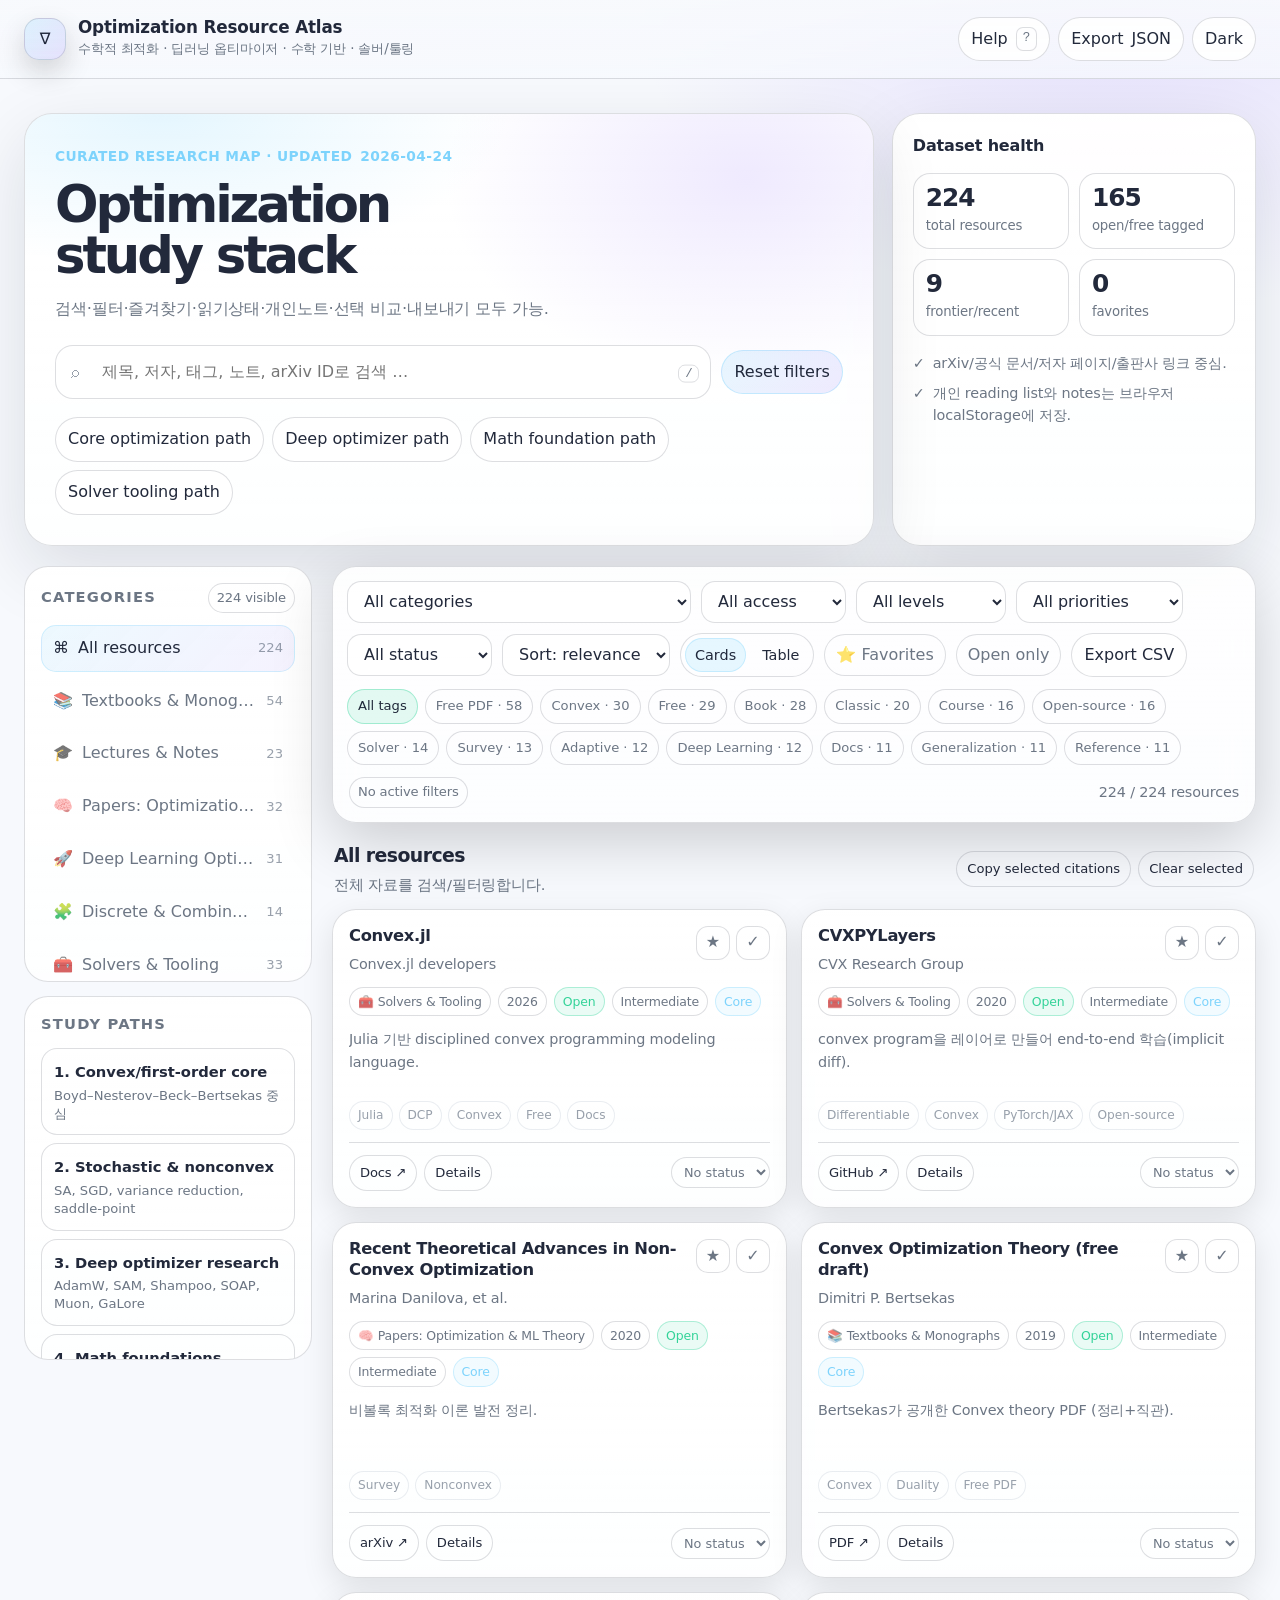
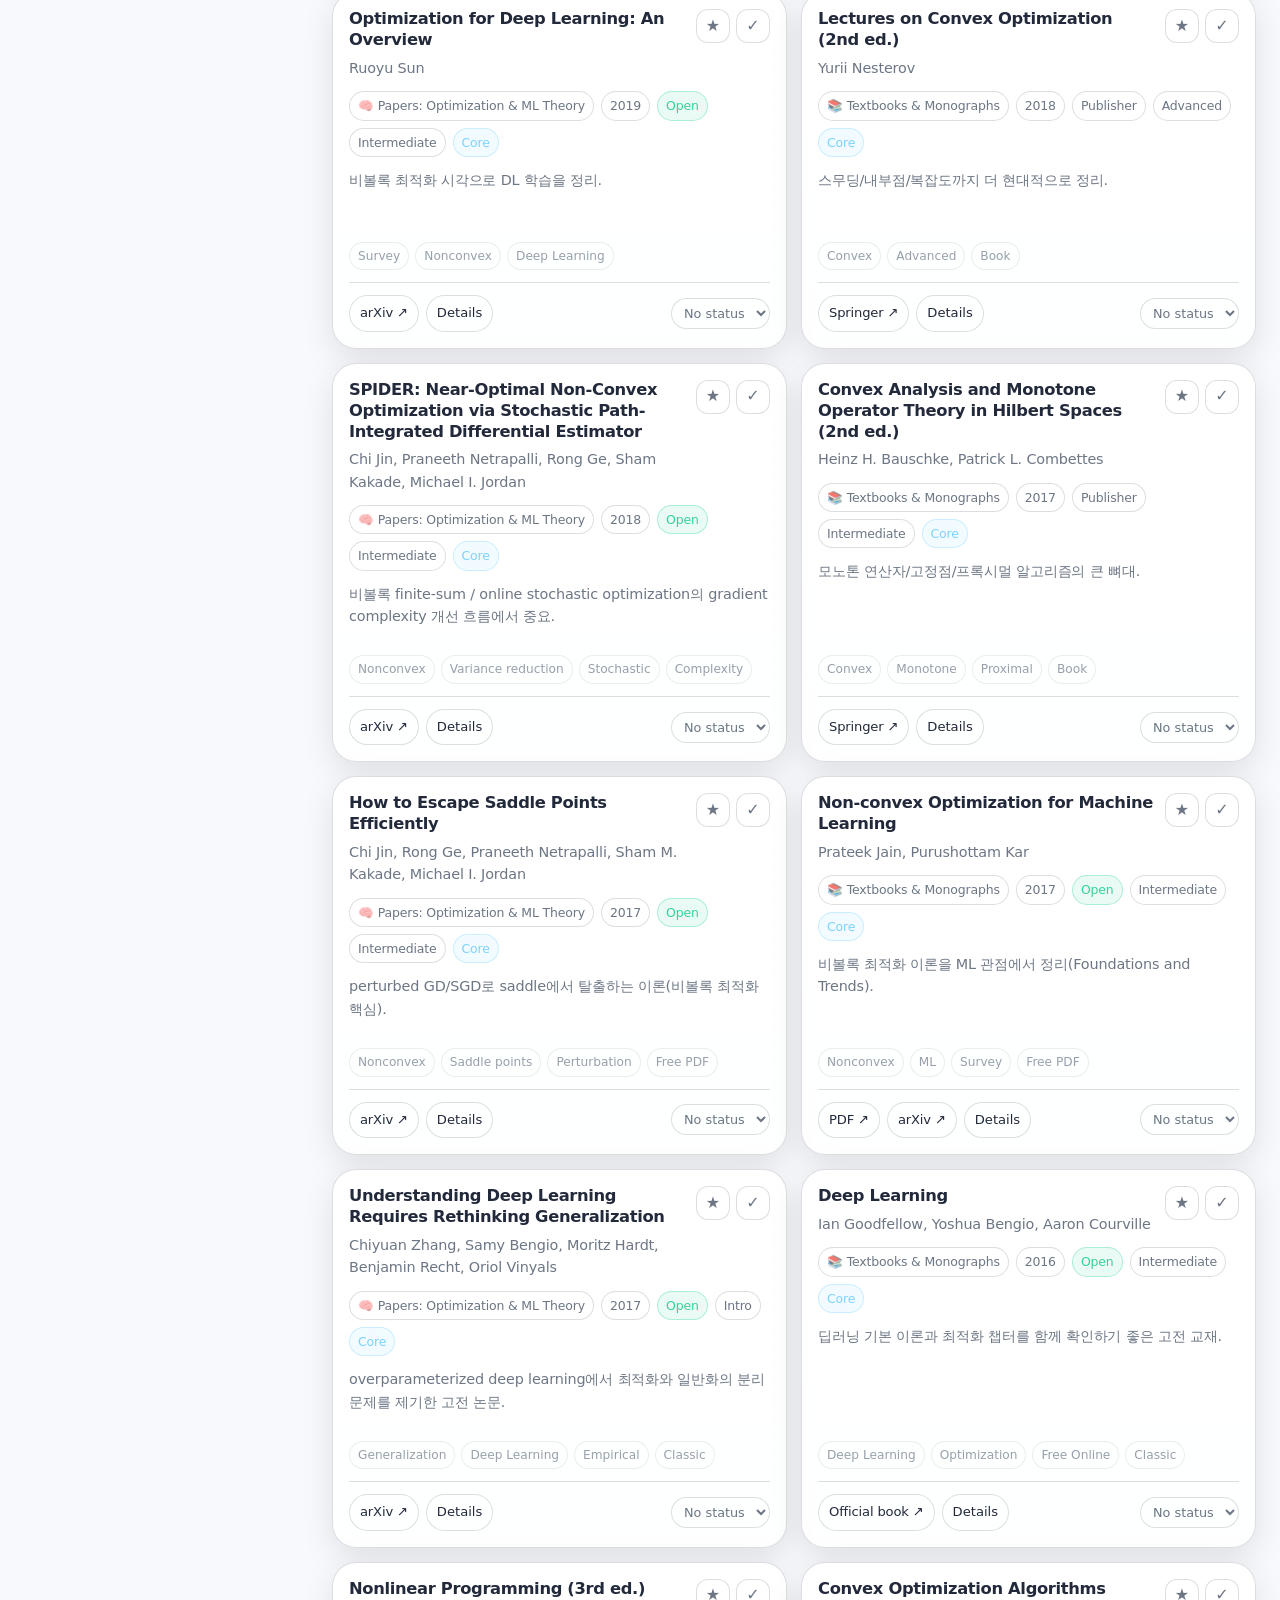
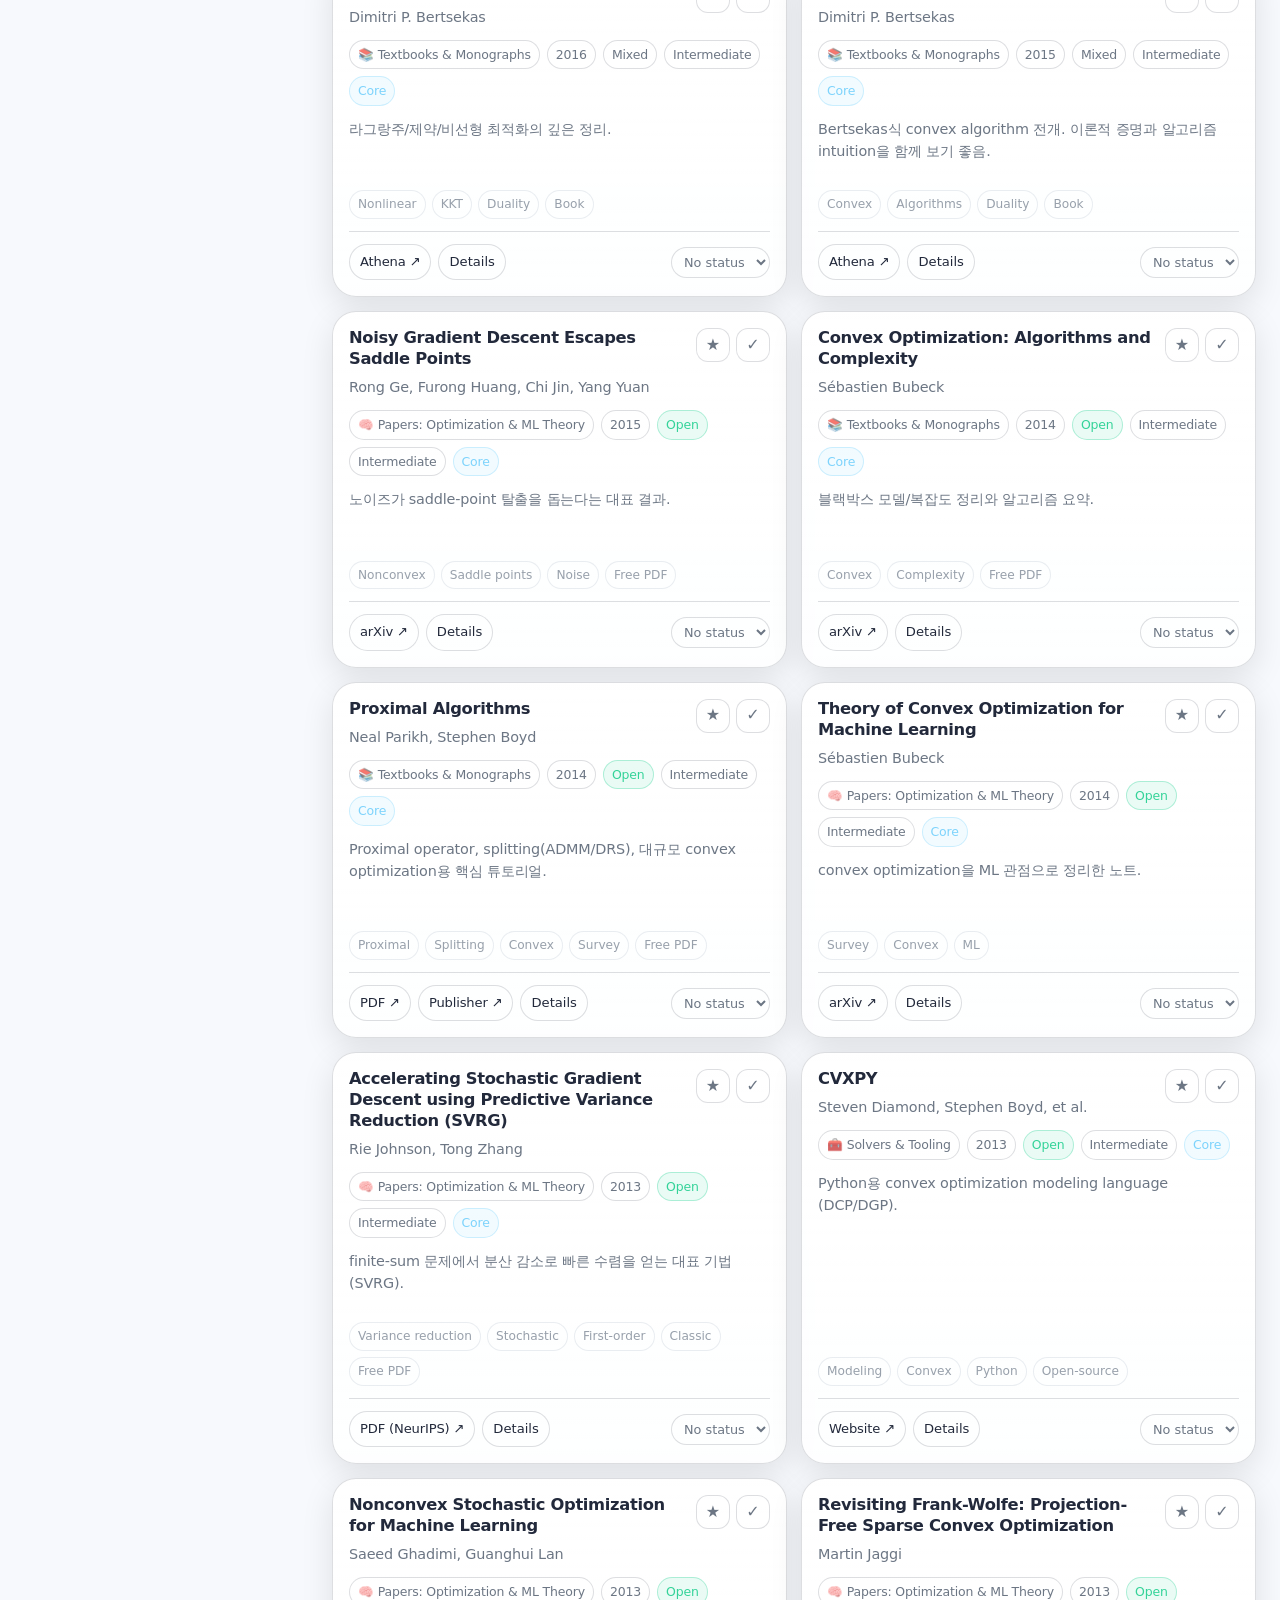
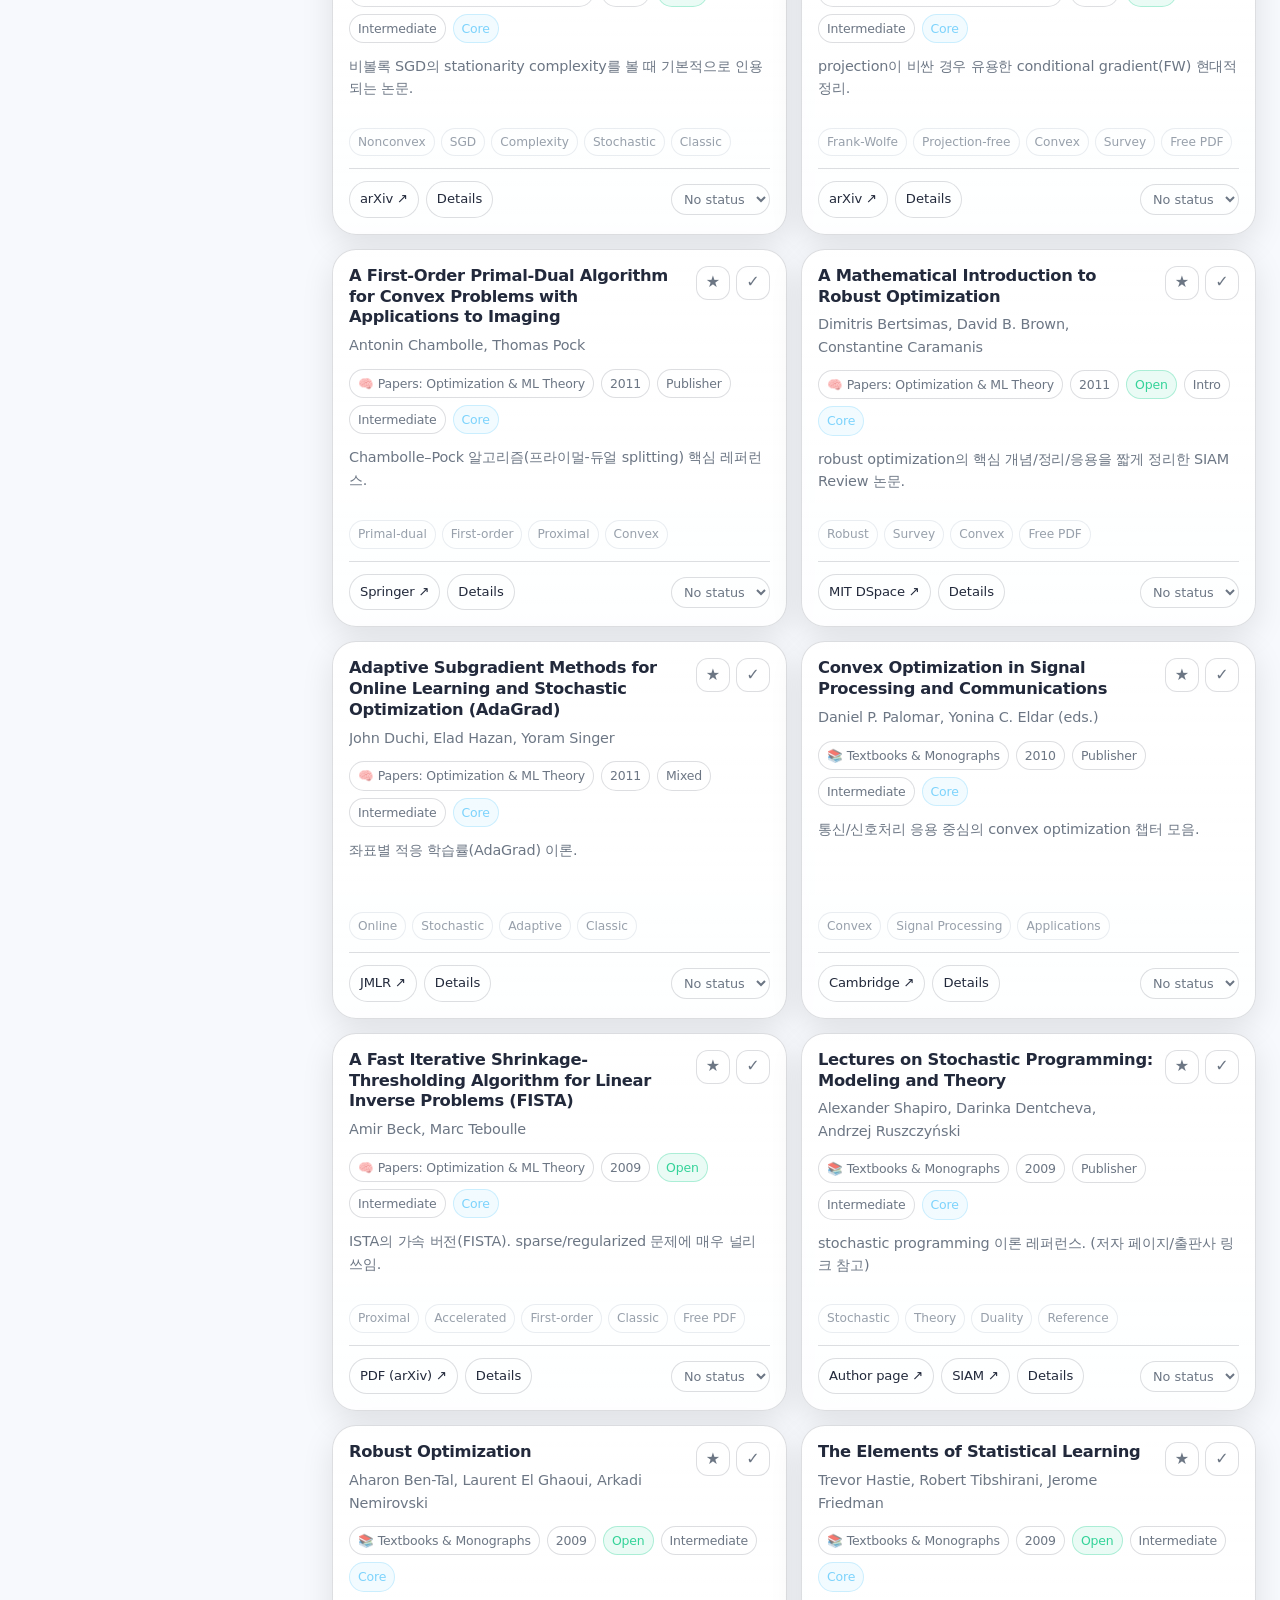
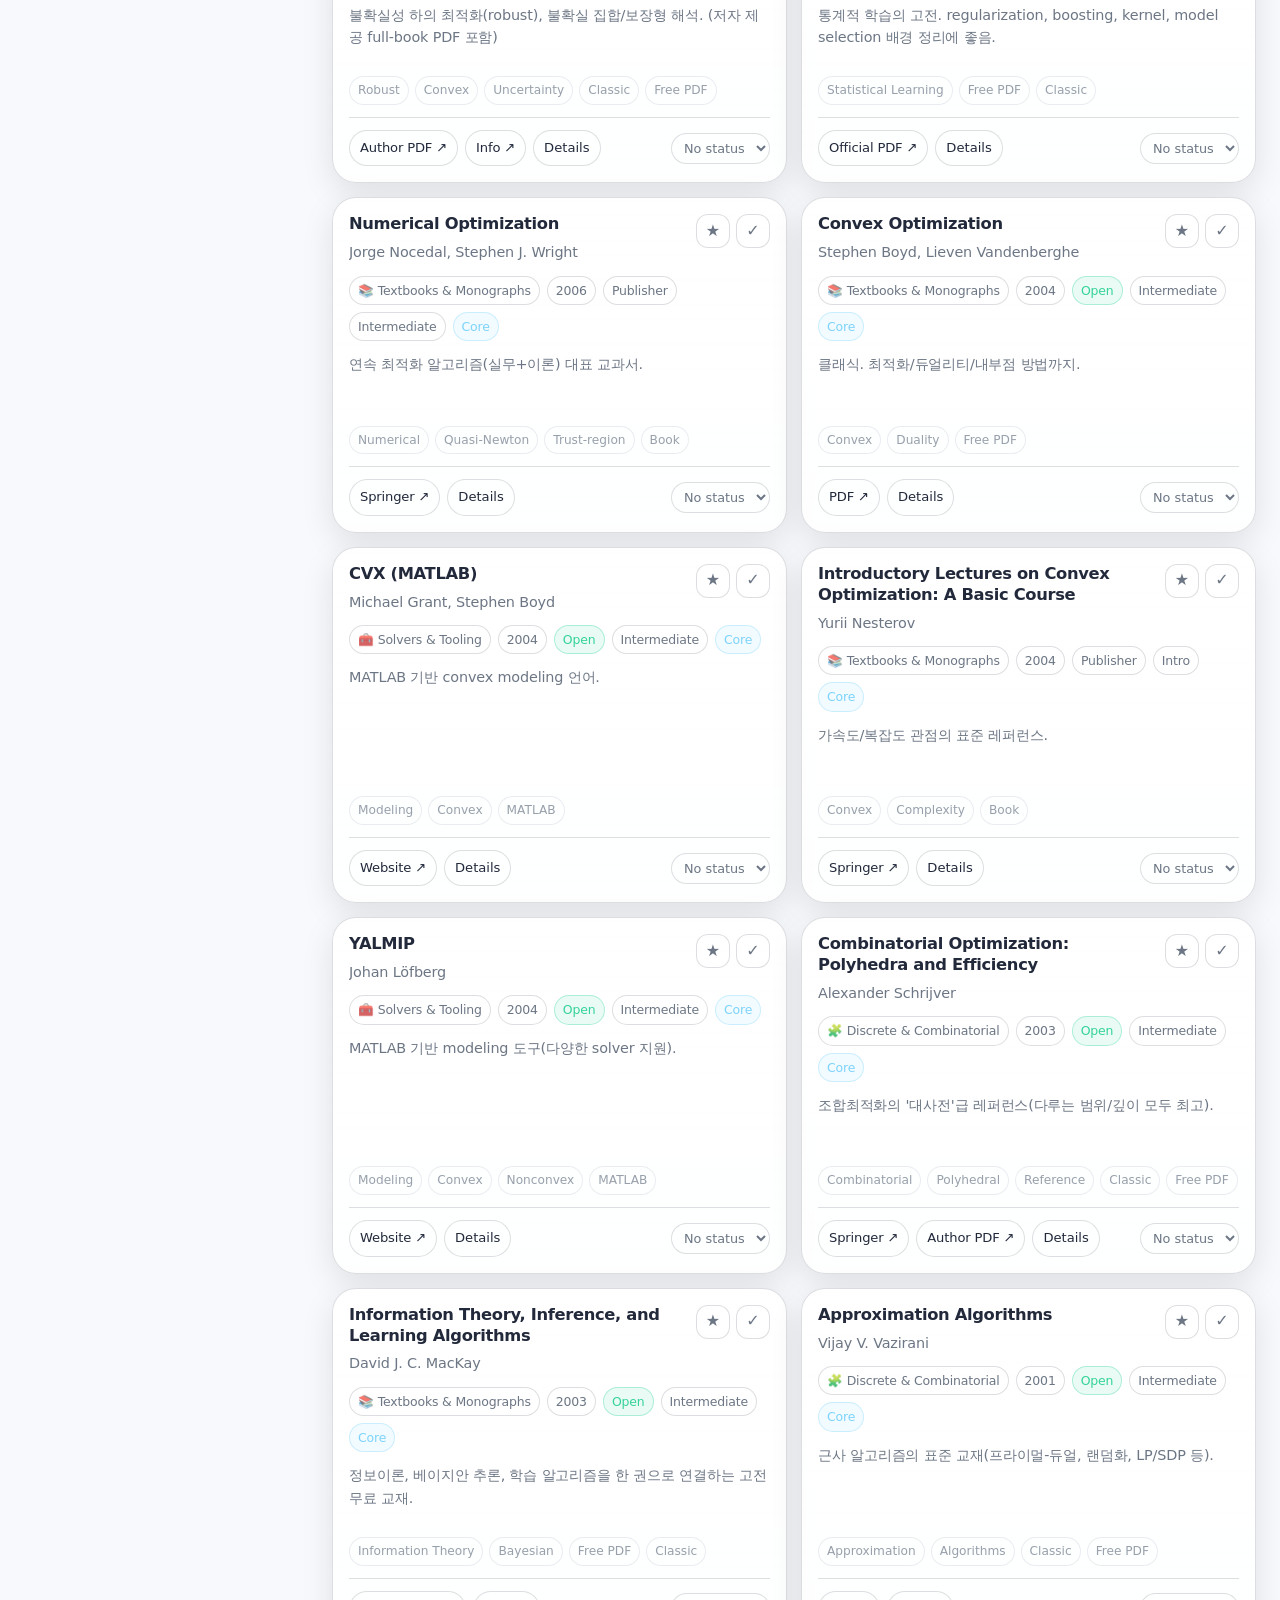
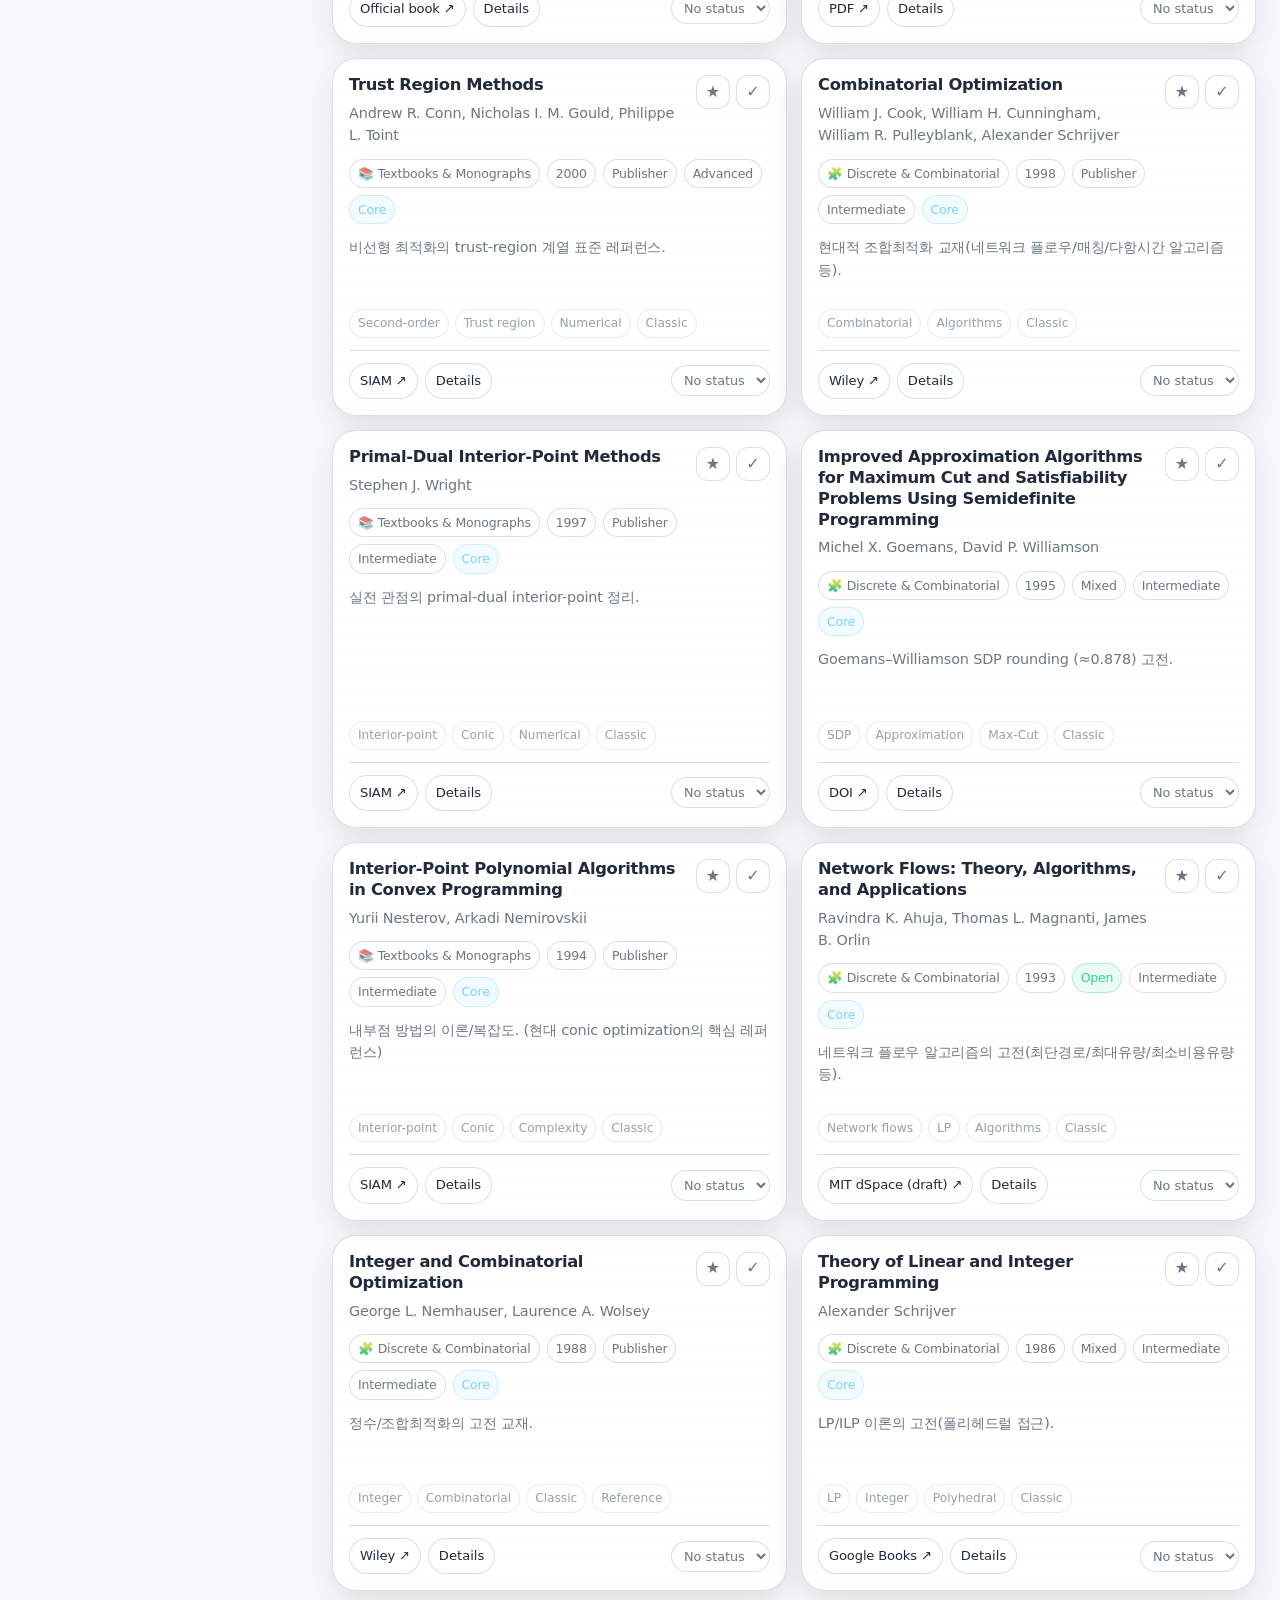
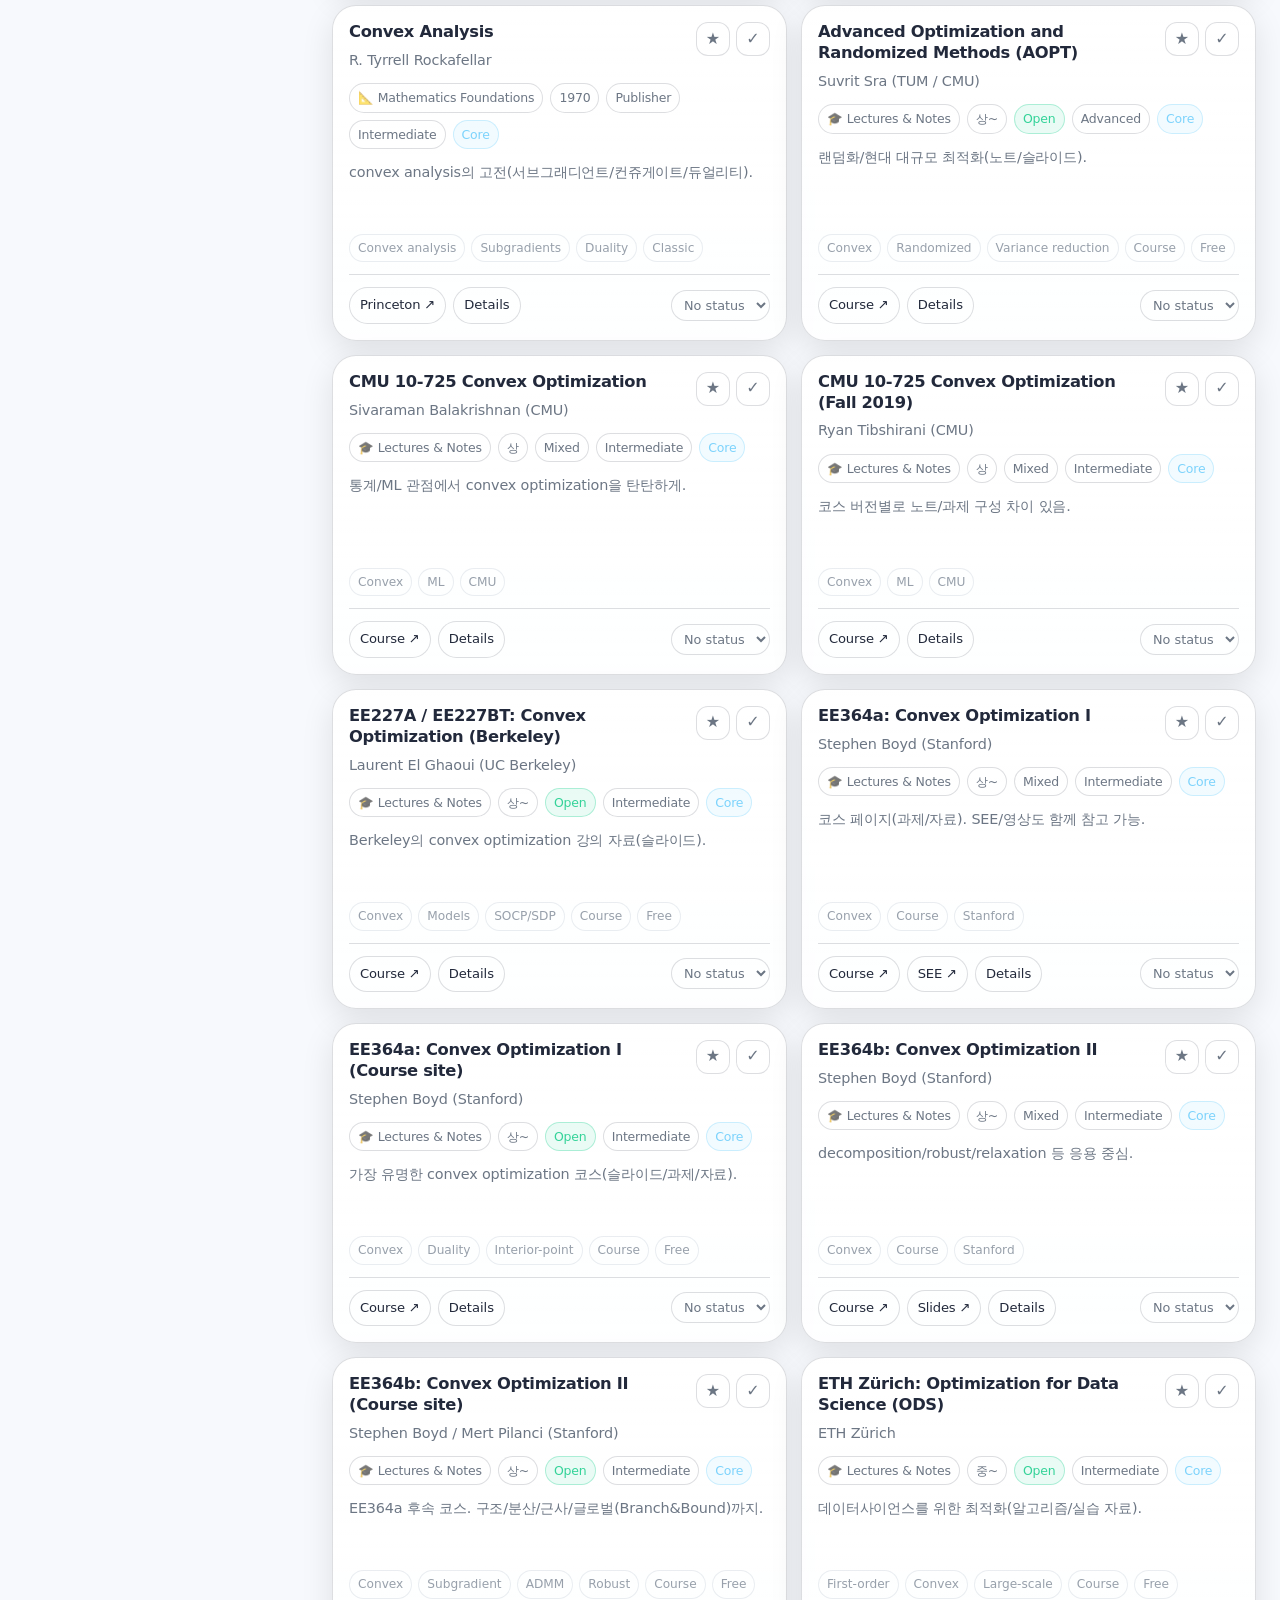
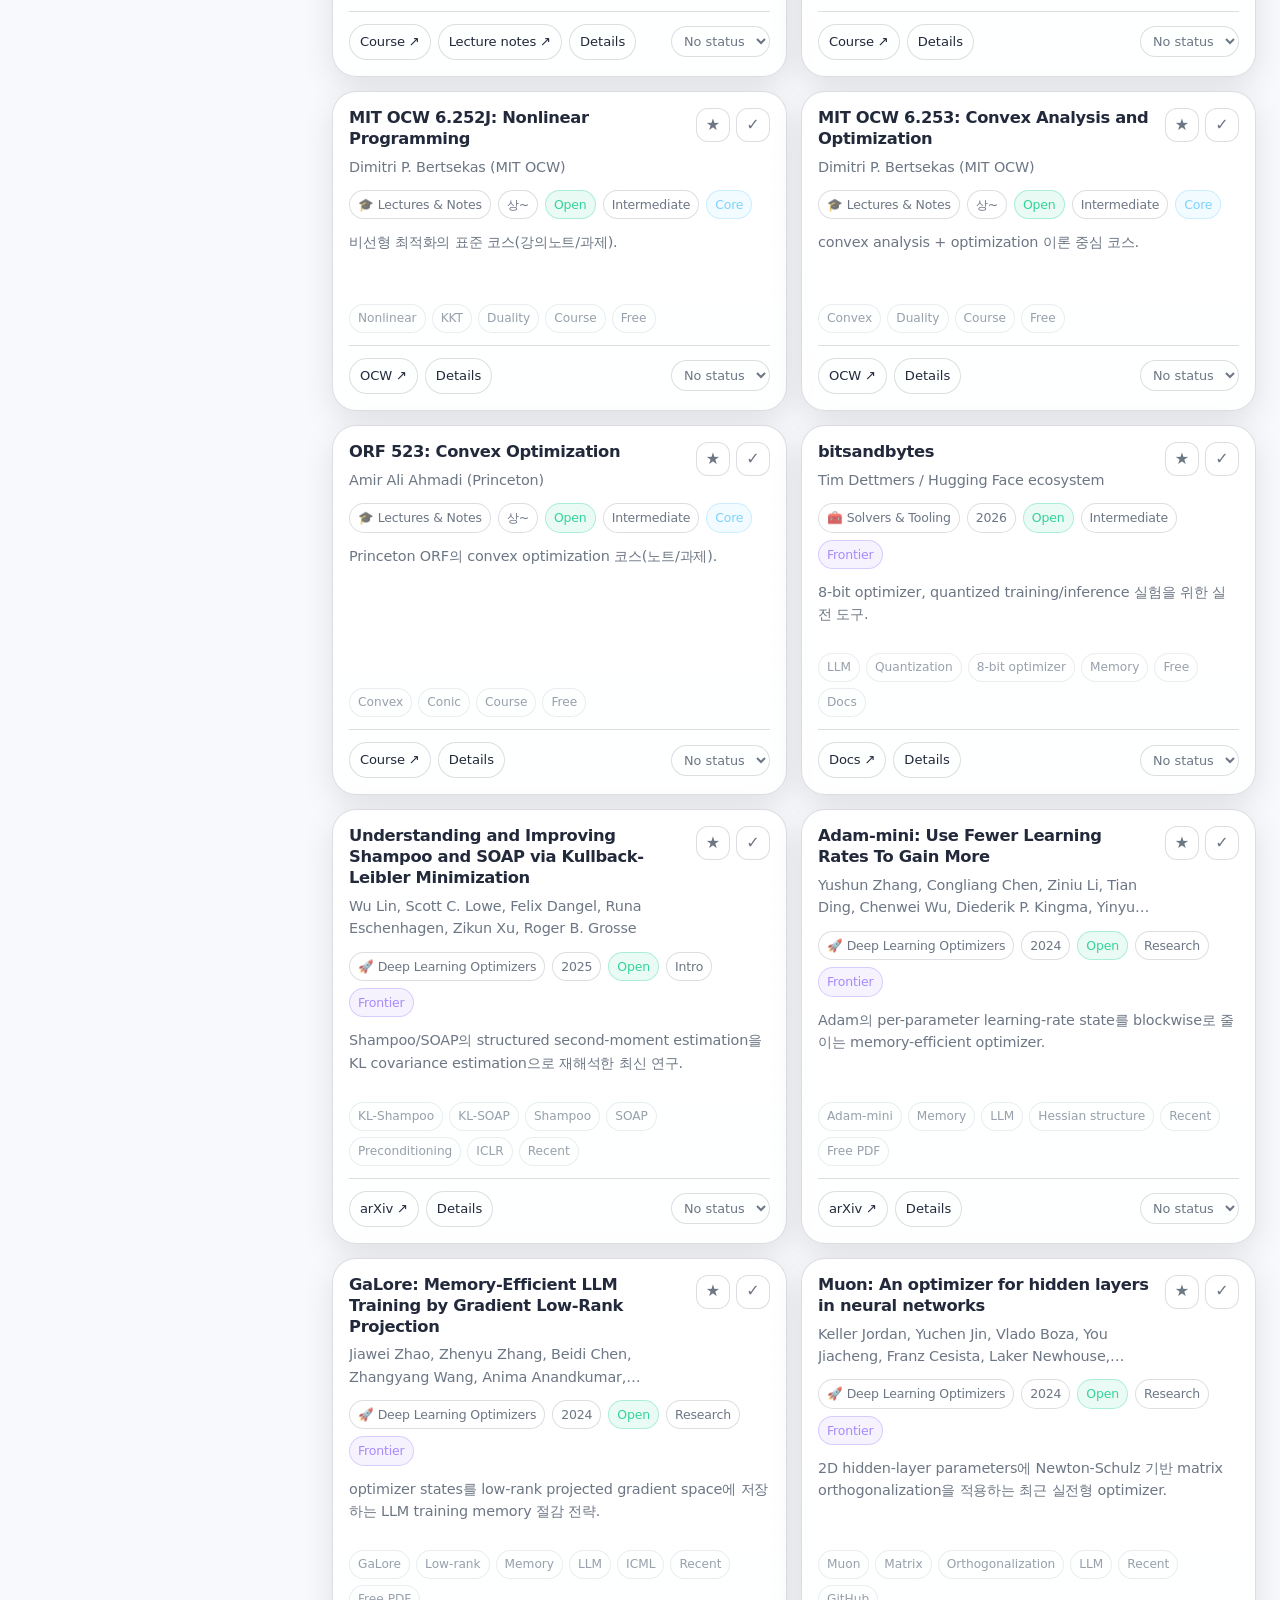
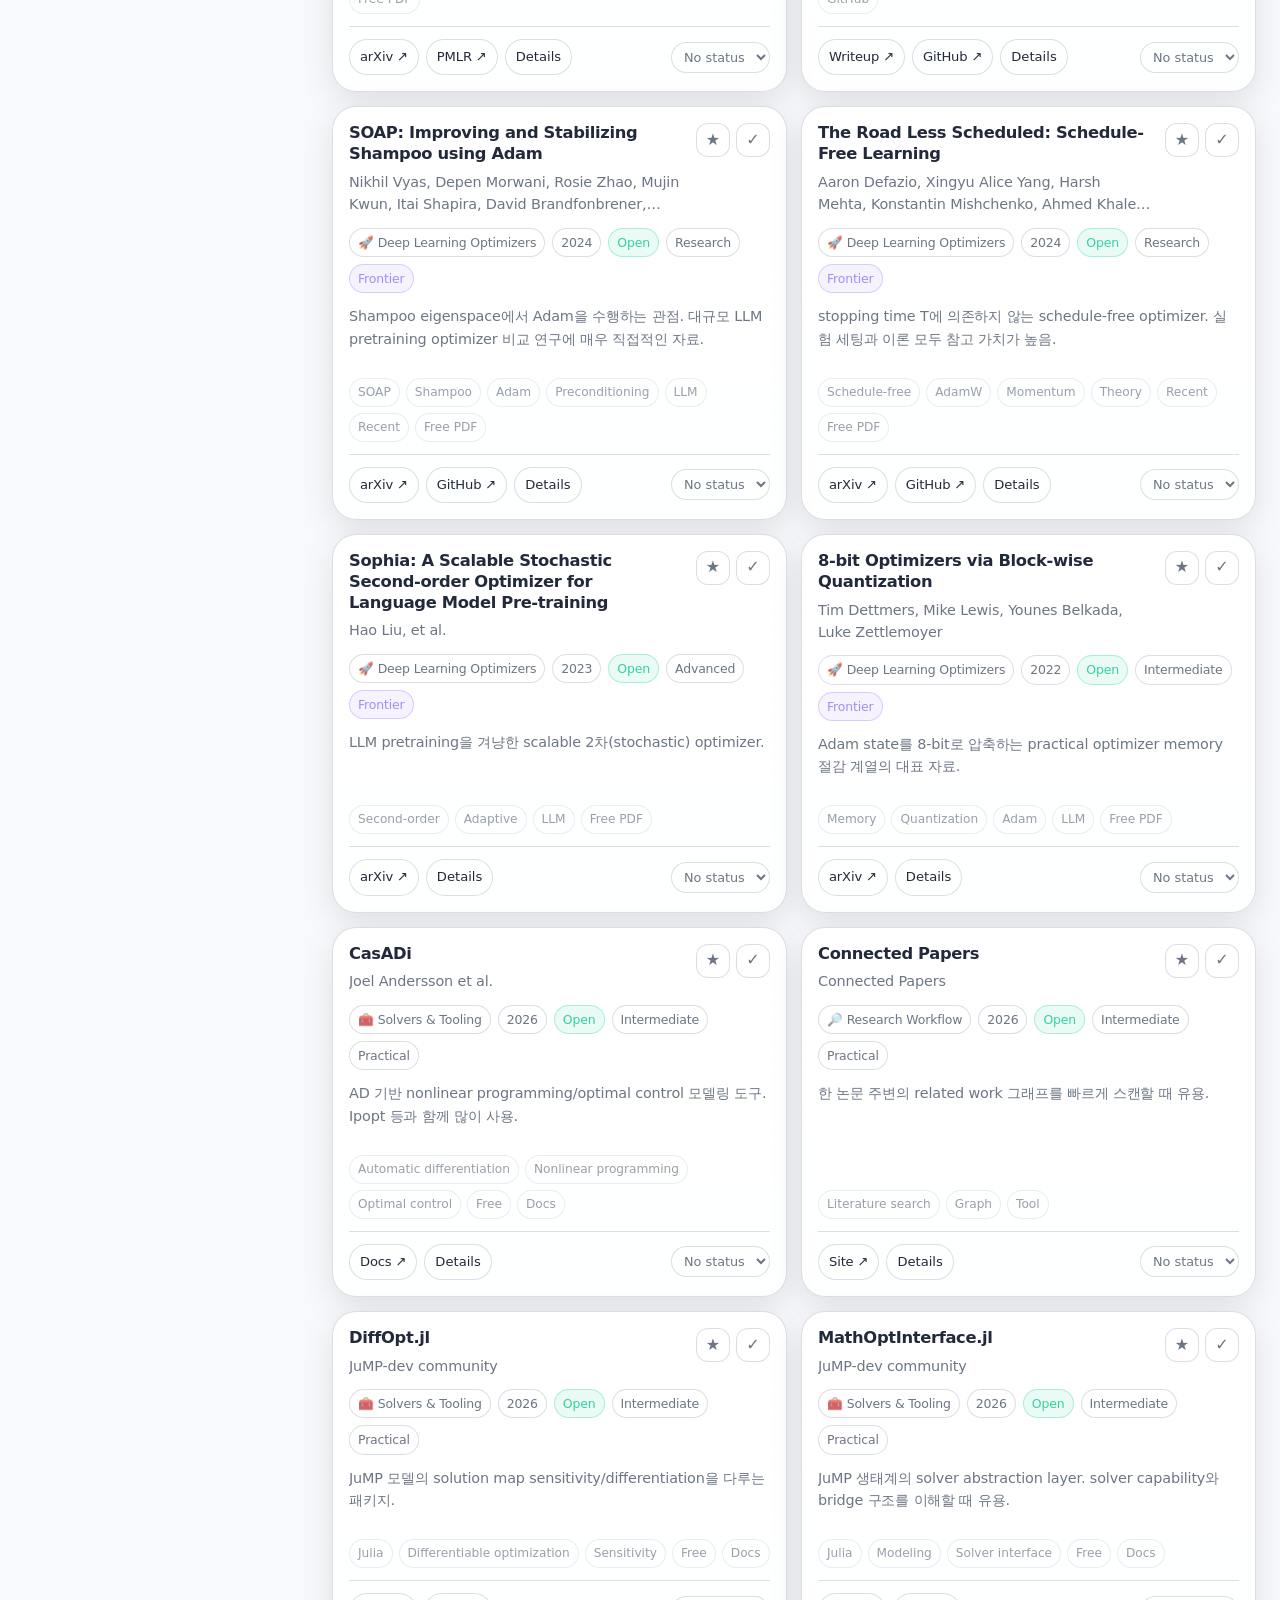
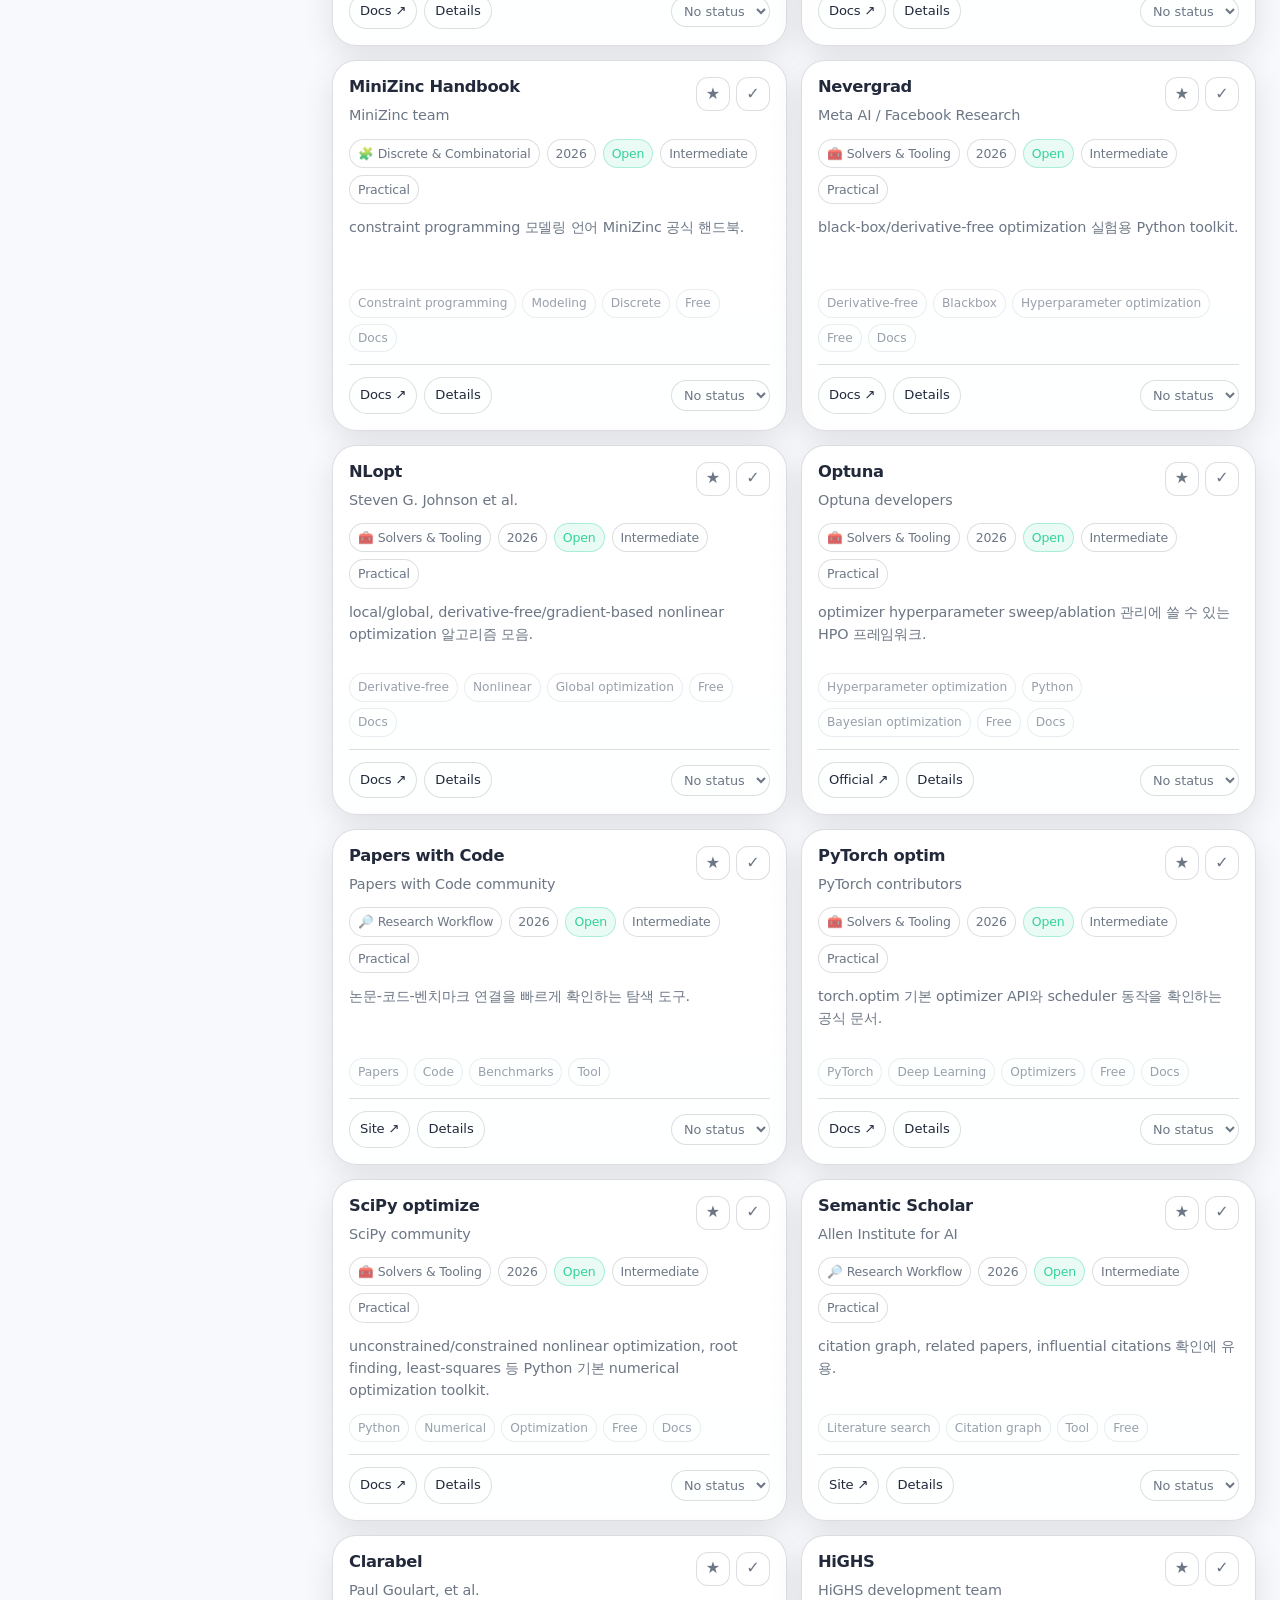
==== commit ceb3cd16: "Update index.html" ====
--- a/index.html
+++ b/index.html
@@ -4,7 +4,7 @@
   <meta charset="UTF-8" />
   <meta name="viewport" content="width=device-width, initial-scale=1.0" />
   <title>Optimization & Deep Learning Resource Atlas</title>
-  <meta name="description" content="수학적 최적화, 딥러닝 옵티마이저, 학습이론, 수학 기반, 솔버/툴링 자료 큐레이션." />
+  <meta name="description" content="Mathematical Optimization, Standard and Modern optimizers, Learning theory, Textbooks, etc." />
   <style>
     :root{
       color-scheme: dark;
@@ -274,7 +274,7 @@
           <div class="hero-content">
             <div class="eyebrow">Curated research map · updated <span id="lastUpdated"></span></div>
             <h2>Optimization study stack</h2>
-            <p>기존 자료를 보존하면서 최신 딥러닝 옵티마이저, 확률/수학 기반, solver ecosystem, 연구 workflow까지 확장했습니다. 검색·필터·즐겨찾기·읽기상태·개인노트·선택 비교·내보내기를 모두 단일 HTML 안에서 수행합니다.</p>
+            <p>검색·필터·즐겨찾기·읽기상태·개인노트·선택 비교·내보내기 모두 가능.</p>
             <div class="search-wrap">
               <div class="searchbox">
                 <span class="search-icon">⌕</span>
@@ -300,9 +300,8 @@
             <div class="metric"><strong id="statFav">0</strong><span>favorites</span></div>
           </div>
           <ul class="quality-list">
-            <li><span>✓</span><span>기존 9개 카테고리 구조를 유지하고 중복 title은 병합했습니다.</span></li>
-            <li><span>✓</span><span>arXiv/공식 문서/저자 페이지/출판사 링크 중심으로 보완했습니다.</span></li>
-            <li><span>✓</span><span>개인 reading list와 notes는 브라우저 localStorage에 저장됩니다.</span></li>
+            <li><span>✓</span><span>arXiv/공식 문서/저자 페이지/출판사 링크 중심.</span></li>
+            <li><span>✓</span><span>개인 reading list와 notes는 브라우저 localStorage에 저장.</span></li>
           </ul>
         </div>
       </div>
@@ -408,10 +407,10 @@
 
   <div class="modal-backdrop" id="helpModal" aria-hidden="true">
     <article class="drawer" role="dialog" aria-modal="true" aria-labelledby="helpTitle">
-      <div class="drawer-head"><div><h2 id="helpTitle">Help & shortcuts</h2><p>모든 기능은 서버 없이 브라우저에서만 동작합니다.</p></div><button class="icon-btn" id="closeHelpBtn" type="button">✕</button></div>
+      <div class="drawer-head"><div><h2 id="helpTitle">Help & shortcuts</h2><p>모든 기능은 서버 없이 브라우저에서만 동작.</p></div><button class="icon-btn" id="closeHelpBtn" type="button">✕</button></div>
       <div class="drawer-body">
         <div class="detail-box"><h3>Shortcuts</h3><p>/ 또는 Ctrl/Cmd+K: 검색창 포커스\n?: 도움말 열기\nEsc: 모달 닫기 또는 검색 초기화\nT: 테마 전환</p></div>
-        <div class="detail-box"><h3>Features</h3><p>태그 클릭 필터, 카테고리 탐색, 즐겨찾기, 읽기상태, 개인노트, 선택 자료 citation 복사, CSV/JSON 내보내기를 지원합니다.</p></div>
+        <div class="detail-box"><h3>Features</h3><p>태그 클릭 필터, 카테고리 탐색, 즐겨찾기, 읽기상태, 개인노트, 선택 자료 citation 복사, CSV/JSON 내보내기를 지원.</p></div>
       </div>
     </article>
   </div>
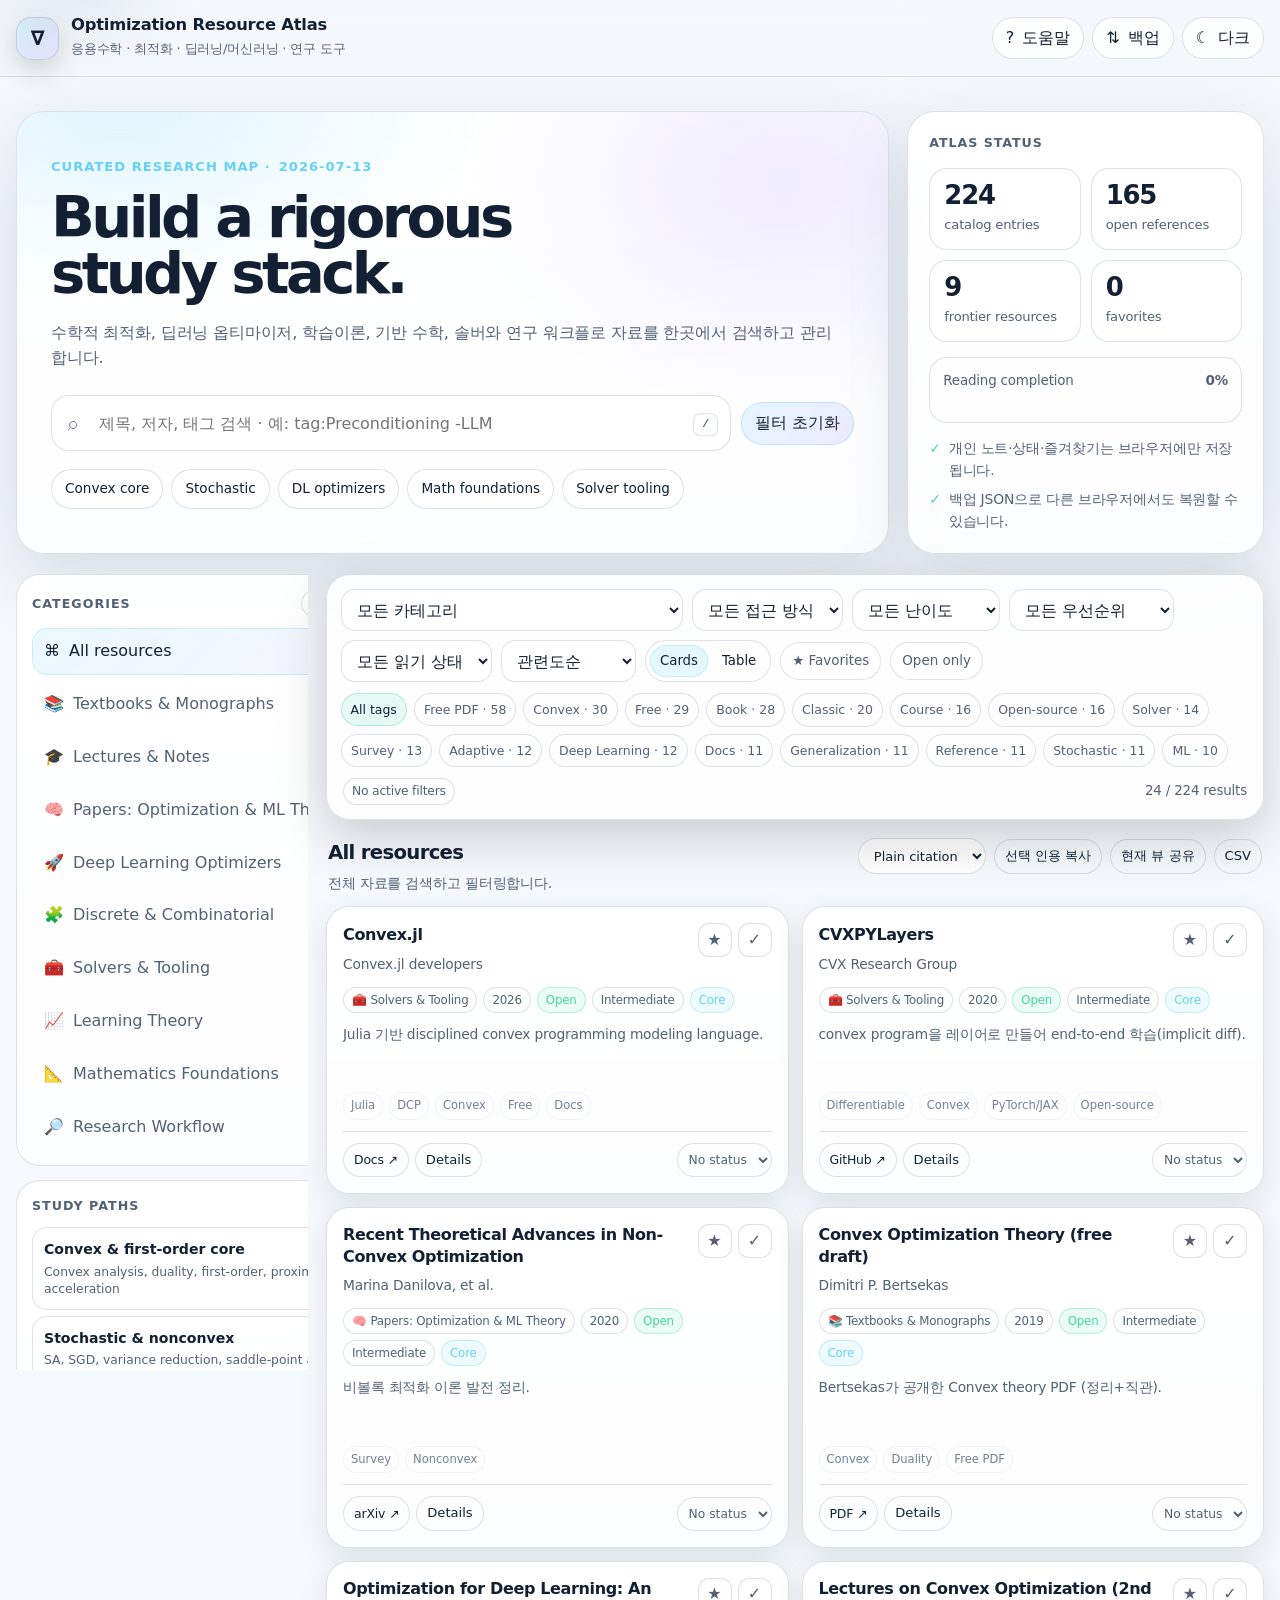
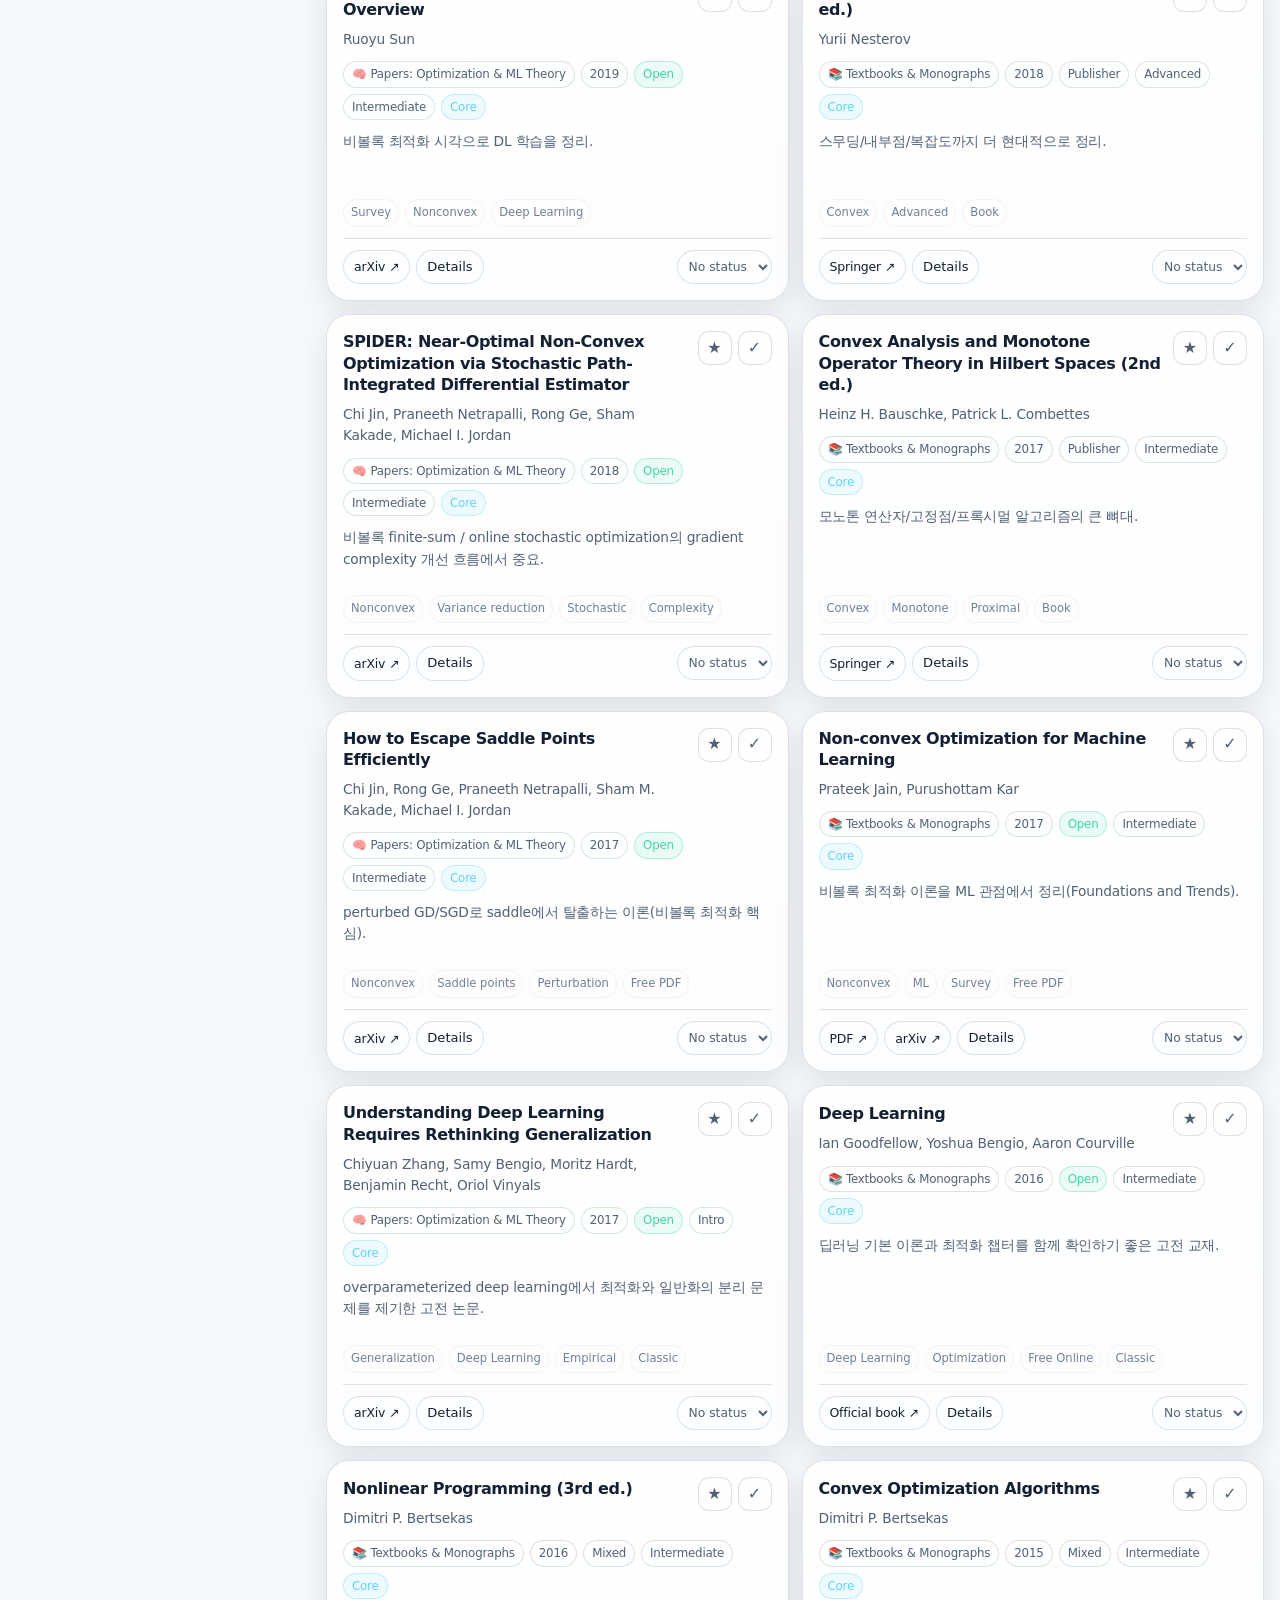
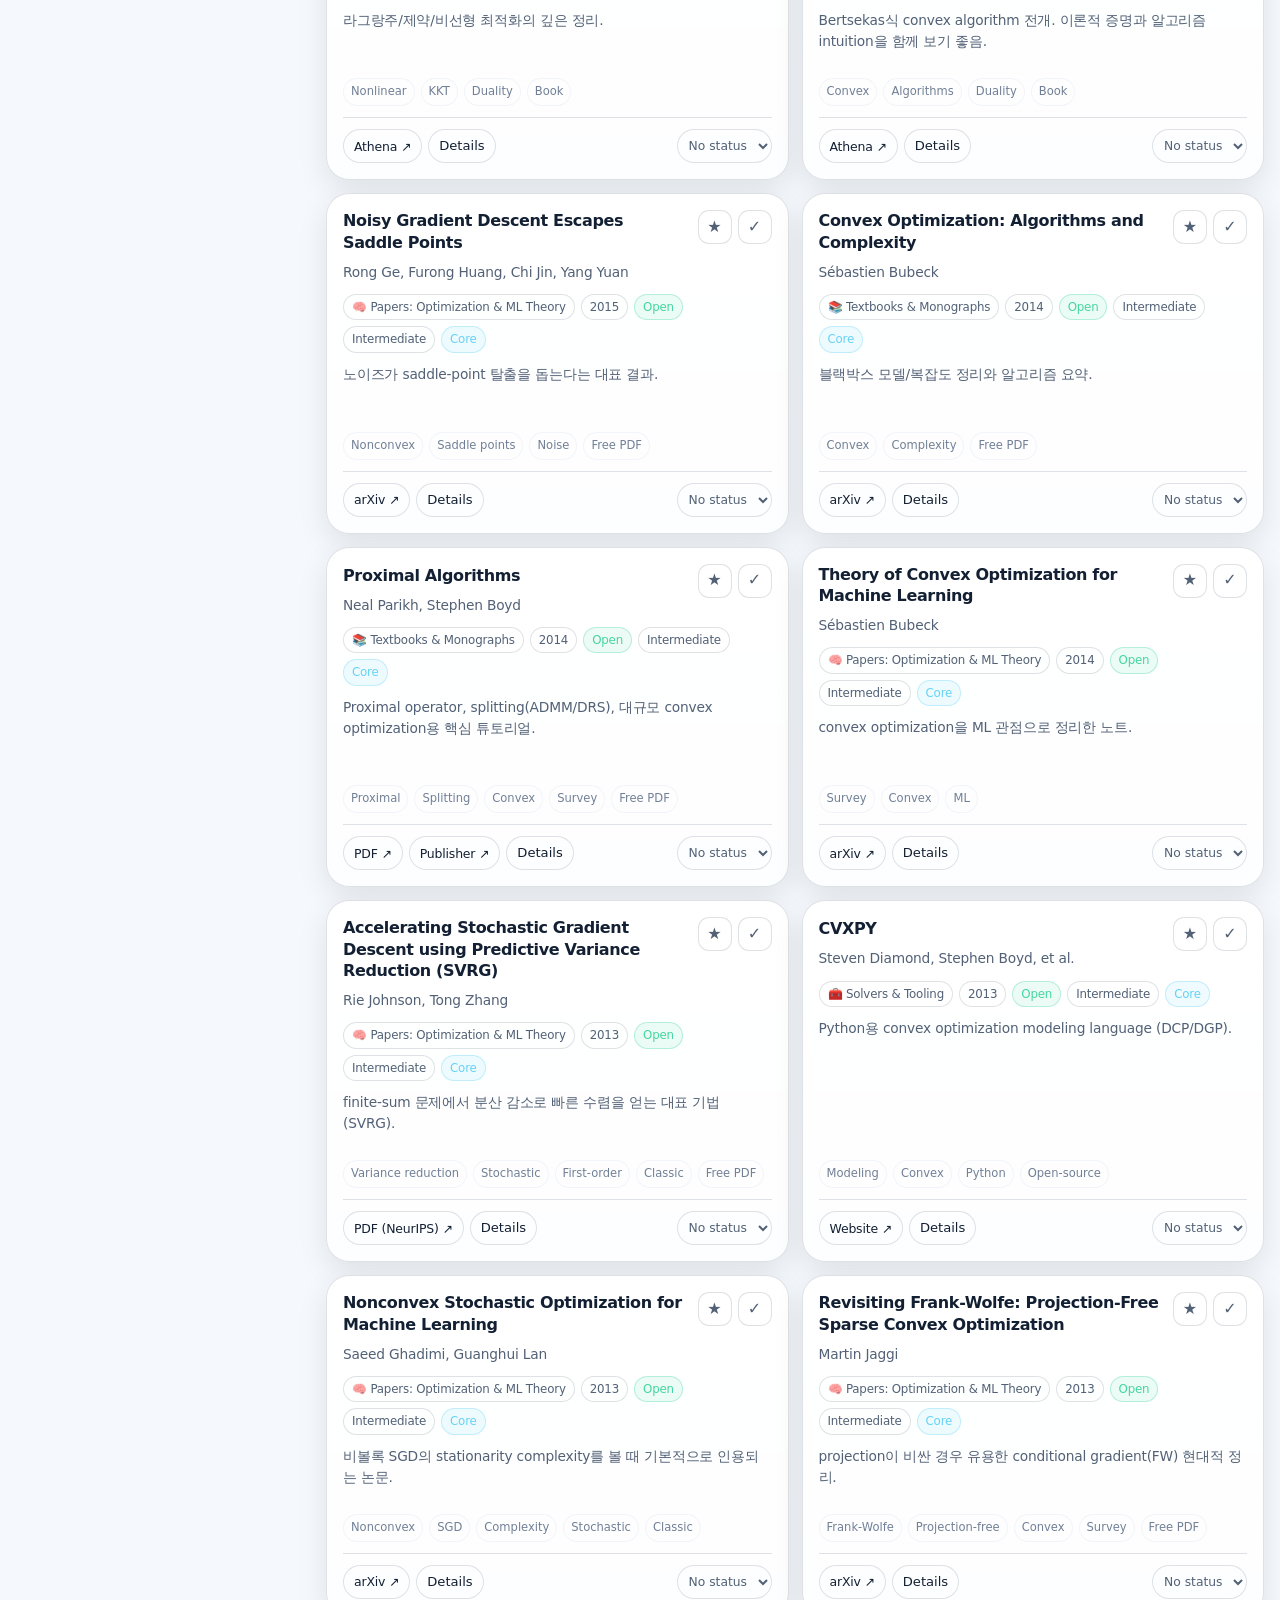
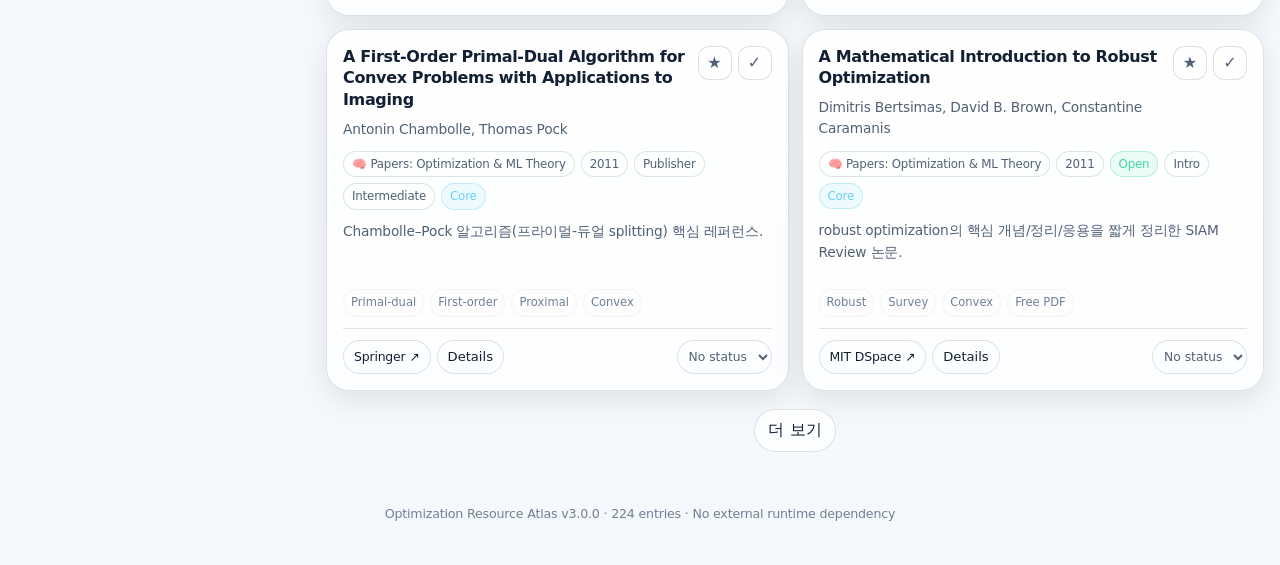
==== commit 7cb18820: "Update index.html" ====
--- a/index.html
+++ b/index.html
@@ -2,5969 +2,1288 @@
 <html lang="ko">
 <head>
   <meta charset="UTF-8" />
-  <meta name="viewport" content="width=device-width, initial-scale=1.0" />
-  <title>Optimization & Deep Learning Resource Atlas</title>
-  <meta name="description" content="Mathematical Optimization, Standard and Modern optimizers, Learning theory, Textbooks, etc." />
+  <meta name="viewport" content="width=device-width, initial-scale=1, viewport-fit=cover" />
+  <meta name="description" content="응용수학, 수학적 최적화, 딥러닝·머신러닝 이론과 도구를 탐색하는 개인 연구 자료 아틀라스" />
+  <meta name="theme-color" content="#07111f" />
+  <meta name="color-scheme" content="dark light" />
+  <meta name="referrer" content="strict-origin-when-cross-origin" />
+  <title>Optimization &amp; Machine Learning Resource Atlas</title>
   <style>
-    :root{
+    :root {
       color-scheme: dark;
-      --bg: #08111f;
-      --bg-soft: #0d1728;
-      --panel: rgba(255,255,255,.065);
-      --panel-strong: rgba(255,255,255,.105);
-      --text: rgba(248,250,252,.94);
-      --muted: rgba(203,213,225,.72);
-      --faint: rgba(203,213,225,.52);
-      --border: rgba(148,163,184,.24);
-      --accent: #7dd3fc;
-      --accent-2: #a78bfa;
-      --accent-3: #34d399;
-      --danger: #fb7185;
-      --warning: #fbbf24;
-      --shadow: 0 24px 70px rgba(0,0,0,.34);
-      --radius-lg: 28px;
-      --radius: 18px;
-      --radius-sm: 12px;
-      --container: 1440px;
-      --header-h: 78px;
-    }
-    body.light{
+      --bg: #07111f;
+      --bg-elevated: #0b1728;
+      --surface: rgba(255, 255, 255, 0.060);
+      --surface-strong: rgba(255, 255, 255, 0.100);
+      --surface-solid: #101d2f;
+      --text: #f4f7fb;
+      --muted: #a8b5c7;
+      --faint: #7d8ba0;
+      --border: rgba(177, 196, 219, 0.20);
+      --border-strong: rgba(177, 196, 219, 0.36);
+      --accent: #67d1f5;
+      --accent-2: #a991ff;
+      --accent-3: #45d6a0;
+      --warning: #f6c85f;
+      --danger: #fb7d91;
+      --focus: rgba(103, 209, 245, 0.36);
+      --shadow: 0 24px 72px rgba(0, 0, 0, 0.34);
+      --radius-xl: 28px;
+      --radius-lg: 22px;
+      --radius: 16px;
+      --header-h: 76px;
+      --container: 1480px;
+    }
+    body.light {
       color-scheme: light;
-      --bg: #f7f9fd;
-      --bg-soft: #eef3fa;
-      --panel: rgba(255,255,255,.86);
-      --panel-strong: rgba(255,255,255,.96);
-      --text: rgba(15,23,42,.92);
-      --muted: rgba(51,65,85,.72);
-      --faint: rgba(71,85,105,.56);
-      --border: rgba(15,23,42,.14);
-      --shadow: 0 24px 70px rgba(15,23,42,.12);
-    }
-    *{box-sizing:border-box}
-    html{scroll-behavior:smooth}
-    body{
-      margin:0;
-      min-height:100%;
-      font-family: ui-sans-serif, system-ui, -apple-system, BlinkMacSystemFont, "Segoe UI", sans-serif;
-      color:var(--text);
+      --bg: #f5f8fc;
+      --bg-elevated: #edf2f8;
+      --surface: rgba(255, 255, 255, 0.80);
+      --surface-strong: rgba(255, 255, 255, 0.96);
+      --surface-solid: #ffffff;
+      --text: #132033;
+      --muted: #526176;
+      --faint: #718096;
+      --border: rgba(31, 50, 76, 0.14);
+      --border-strong: rgba(31, 50, 76, 0.25);
+      --focus: rgba(22, 141, 184, 0.22);
+      --shadow: 0 24px 72px rgba(43, 66, 96, 0.15);
+    }
+    *, *::before, *::after { box-sizing: border-box; }
+    html { min-height: 100%; scroll-behavior: smooth; }
+    body {
+      margin: 0;
+      min-height: 100vh;
+      font-family: Inter, Pretendard, "Noto Sans KR", ui-sans-serif, system-ui, -apple-system, BlinkMacSystemFont, "Segoe UI", sans-serif;
+      color: var(--text);
       background:
-        radial-gradient(900px 550px at 9% -10%, rgba(125,211,252,.24), transparent 62%),
-        radial-gradient(850px 540px at 88% 0%, rgba(167,139,250,.23), transparent 58%),
-        radial-gradient(840px 700px at 60% 120%, rgba(52,211,153,.12), transparent 58%),
+        radial-gradient(900px 600px at 8% -12%, rgba(103, 209, 245, 0.22), transparent 62%),
+        radial-gradient(900px 560px at 94% -5%, rgba(169, 145, 255, 0.20), transparent 60%),
+        radial-gradient(800px 620px at 58% 112%, rgba(69, 214, 160, 0.10), transparent 62%),
         var(--bg);
-      line-height:1.55;
-      letter-spacing:-.01em;
-      overflow-x:hidden;
-    }
-    a{color:inherit;text-decoration:none}
-    a:hover{text-decoration:underline;text-underline-offset:3px}
-    button, input, select, textarea{font:inherit}
-    button{color:inherit}
-    .skip-link{position:absolute;top:12px;left:-9999px;z-index:9999;background:var(--panel-strong);border:1px solid var(--border);border-radius:999px;padding:10px 14px;box-shadow:var(--shadow)}
-    .skip-link:focus{left:12px}
-    .shell{max-width:var(--container);margin:0 auto;padding:0 24px}
-    .topbar{
-      position:sticky;top:0;z-index:100;
-      border-bottom:1px solid var(--border);
-      background:linear-gradient(to bottom, rgba(8,17,31,.92), rgba(8,17,31,.68));
-      backdrop-filter: blur(18px);
-    }
-    body.light .topbar{background:linear-gradient(to bottom, rgba(247,249,253,.92), rgba(247,249,253,.76))}
-    .topbar-inner{height:var(--header-h);display:flex;align-items:center;justify-content:space-between;gap:16px}
-    .brand{display:flex;align-items:center;gap:12px;min-width:0}
-    .brand-mark{width:42px;height:42px;border-radius:15px;display:grid;place-items:center;background:linear-gradient(135deg, rgba(125,211,252,.22), rgba(167,139,250,.22));border:1px solid var(--border);box-shadow:0 12px 28px rgba(0,0,0,.16)}
-    .brand h1{font-size:1.05rem;line-height:1.1;margin:0;white-space:nowrap;overflow:hidden;text-overflow:ellipsis}
-    .brand p{font-size:.84rem;color:var(--muted);margin:3px 0 0;white-space:nowrap;overflow:hidden;text-overflow:ellipsis}
-    .top-actions{display:flex;gap:8px;align-items:center;flex-wrap:wrap;justify-content:flex-end}
-    .btn,.icon-btn,.seg-btn{
-      border:1px solid var(--border);
-      background:var(--panel);
-      color:var(--text);
-      border-radius:999px;
-      padding:9px 12px;
-      min-height:38px;
-      display:inline-flex;
-      align-items:center;
-      gap:8px;
-      cursor:pointer;
-      transition:background .16s ease,border-color .16s ease,transform .16s ease,box-shadow .16s ease;
-      user-select:none;
-    }
-    .btn:hover,.icon-btn:hover,.seg-btn:hover{background:var(--panel-strong);transform:translateY(-1px);text-decoration:none}
-    .btn:active,.icon-btn:active,.seg-btn:active{transform:translateY(0)}
-    .btn.primary{background:linear-gradient(135deg, rgba(125,211,252,.18), rgba(167,139,250,.18));border-color:rgba(125,211,252,.36)}
-    .btn.danger{border-color:rgba(251,113,133,.45);background:rgba(251,113,133,.10)}
-    .icon-btn{width:38px;padding:0;justify-content:center}
-    .kbd{font-family:ui-monospace,SFMono-Regular,Menlo,Consolas,monospace;font-size:.78rem;color:var(--muted);border:1px solid var(--border);border-radius:7px;padding:1px 6px;background:rgba(255,255,255,.04)}
-
-    .hero{padding:34px 0 20px}
-    .hero-grid{display:grid;grid-template-columns:minmax(0,1.4fr) minmax(310px,.6fr);gap:18px;align-items:stretch}
-    .hero-card,.insight-card,.panel-card{background:linear-gradient(180deg, var(--panel-strong), var(--panel));border:1px solid var(--border);border-radius:var(--radius-lg);box-shadow:var(--shadow);overflow:hidden}
-    .hero-card{padding:30px;position:relative}
-    .hero-card:before{content:"";position:absolute;inset:-1px;background:radial-gradient(500px 220px at 16% 0%, rgba(125,211,252,.20), transparent 70%),radial-gradient(420px 280px at 85% 15%, rgba(167,139,250,.18), transparent 72%);pointer-events:none}
-    .hero-content{position:relative}
-    .eyebrow{display:inline-flex;align-items:center;gap:8px;color:var(--accent);font-weight:700;font-size:.86rem;letter-spacing:.03em;text-transform:uppercase;margin-bottom:12px}
-    .hero h2{font-size:clamp(2.0rem, 4vw, 4.2rem);line-height:.98;letter-spacing:-.06em;margin:0 0 16px;max-width:12ch}
-    .hero p{margin:0;color:var(--muted);max-width:78ch;font-size:1.02rem}
-    .search-wrap{margin-top:24px;display:flex;gap:10px;align-items:center;flex-wrap:wrap}
-    .searchbox{position:relative;flex:1 1 440px;min-width:240px}
-    .searchbox input{width:100%;height:54px;border:1px solid var(--border);border-radius:18px;background:rgba(255,255,255,.06);color:var(--text);outline:none;padding:0 48px 0 46px;font-size:1rem}
-    body.light .searchbox input{background:rgba(255,255,255,.9)}
-    .searchbox input:focus{border-color:rgba(125,211,252,.62);box-shadow:0 0 0 5px rgba(125,211,252,.16)}
-    .search-icon{position:absolute;left:16px;top:50%;transform:translateY(-50%);color:var(--faint)}
-    .search-kbd{position:absolute;right:12px;top:50%;transform:translateY(-50%)}
-    .hero-actions{display:flex;gap:8px;flex-wrap:wrap;margin-top:18px}
-    .insight-card{padding:20px;display:flex;flex-direction:column;gap:14px}
-    .insight-card h3{margin:0;font-size:1rem}
-    .meter{display:grid;grid-template-columns:1fr 1fr;gap:10px}
-    .metric{border:1px solid var(--border);background:rgba(255,255,255,.045);border-radius:17px;padding:12px}
-    body.light .metric{background:rgba(255,255,255,.62)}
-    .metric strong{display:block;font-size:1.55rem;letter-spacing:-.04em;line-height:1}
-    .metric span{display:block;color:var(--muted);font-size:.83rem;margin-top:5px}
-    .quality-list{display:flex;flex-direction:column;gap:8px;margin:2px 0 0;padding:0;list-style:none}
-    .quality-list li{display:flex;gap:8px;align-items:flex-start;color:var(--muted);font-size:.9rem}
-
-    .app-layout{display:grid;grid-template-columns:290px minmax(0,1fr);gap:18px;align-items:start;padding:0 0 48px}
-    aside{position:sticky;top:calc(var(--header-h) + 16px);display:flex;flex-direction:column;gap:14px;max-height:calc(100dvh - var(--header-h) - 28px);overflow:auto;padding-right:2px}
-    .panel-card{padding:16px;border-radius:24px;box-shadow:none}
-    .panel-title{display:flex;justify-content:space-between;align-items:center;gap:10px;margin-bottom:12px}
-    .panel-title h3{font-size:.92rem;text-transform:uppercase;letter-spacing:.08em;color:var(--muted);margin:0}
-    .nav-list{display:flex;flex-direction:column;gap:6px}
-    .nav-item{display:flex;align-items:center;justify-content:space-between;gap:10px;border:1px solid transparent;background:transparent;border-radius:15px;padding:10px 11px;cursor:pointer;color:var(--muted);text-align:left}
-    .nav-item:hover{background:rgba(255,255,255,.055);color:var(--text)}
-    body.light .nav-item:hover{background:rgba(15,23,42,.045)}
-    .nav-item.active{color:var(--text);background:linear-gradient(135deg, rgba(125,211,252,.14), rgba(167,139,250,.11));border-color:rgba(125,211,252,.30)}
-    .nav-name{display:flex;gap:9px;align-items:center;min-width:0}
-    .nav-name span:last-child{white-space:nowrap;overflow:hidden;text-overflow:ellipsis}
-    .nav-count{font-size:.82rem;color:var(--faint)}
-    .path-grid{display:grid;gap:8px}
-    .path-btn{text-align:left;border:1px solid var(--border);background:rgba(255,255,255,.035);border-radius:16px;padding:12px;cursor:pointer}
-    .path-btn:hover{background:var(--panel-strong)}
-    .path-btn strong{display:block;font-size:.92rem;margin-bottom:3px}
-    .path-btn span{display:block;color:var(--muted);font-size:.82rem;line-height:1.35}
-
-    .content{min-width:0}
-    .sticky-filters{position:sticky;top:calc(var(--header-h) + 10px);z-index:50;margin-bottom:16px}
-    .filter-card{border:1px solid var(--border);background:linear-gradient(180deg, rgba(15,23,42,.78), rgba(15,23,42,.54));backdrop-filter:blur(18px);border-radius:24px;padding:14px;box-shadow:0 18px 60px rgba(0,0,0,.18)}
-    body.light .filter-card{background:linear-gradient(180deg, rgba(255,255,255,.90), rgba(255,255,255,.72))}
-    .filter-row{display:flex;gap:10px;align-items:center;flex-wrap:wrap}
-    .control{border:1px solid var(--border);background:rgba(255,255,255,.055);color:var(--text);border-radius:14px;min-height:42px;padding:0 12px;outline:none}
-    body.light .control{background:rgba(255,255,255,.84)}
-    select.control{appearance:auto;min-width:145px}
-    .segmented{display:flex;gap:6px;border:1px solid var(--border);background:rgba(255,255,255,.04);border-radius:999px;padding:4px}
-    .seg-btn{border:0;background:transparent;min-height:32px;padding:6px 10px;font-size:.9rem}
-    .seg-btn.active{background:rgba(125,211,252,.18);box-shadow:inset 0 0 0 1px rgba(125,211,252,.32)}
-    .toggle-chip{border:1px solid var(--border);background:rgba(255,255,255,.04);border-radius:999px;padding:8px 11px;display:inline-flex;align-items:center;gap:7px;cursor:pointer;color:var(--muted)}
-    .toggle-chip.active{color:var(--text);border-color:rgba(125,211,252,.42);background:rgba(125,211,252,.12)}
-    .tag-cloud{display:flex;gap:7px;flex-wrap:wrap;margin-top:12px;max-height:76px;overflow:auto;padding-right:4px}
-    .tag-chip{border:1px solid var(--border);background:rgba(255,255,255,.04);color:var(--muted);border-radius:999px;padding:6px 10px;font-size:.82rem;cursor:pointer;white-space:nowrap}
-    .tag-chip:hover{color:var(--text);background:var(--panel-strong)}
-    .tag-chip.active{color:var(--text);background:rgba(52,211,153,.13);border-color:rgba(52,211,153,.38)}
-    .active-summary{display:flex;justify-content:space-between;gap:12px;align-items:center;margin:12px 2px 0;color:var(--muted);font-size:.9rem;flex-wrap:wrap}
-    .active-filters{display:flex;gap:6px;flex-wrap:wrap}
-    .mini-pill{display:inline-flex;align-items:center;gap:6px;border:1px solid var(--border);border-radius:999px;padding:4px 8px;color:var(--muted);font-size:.82rem;background:rgba(255,255,255,.035)}
-
-    .result-toolbar{display:flex;align-items:center;justify-content:space-between;gap:12px;margin:18px 2px 12px;flex-wrap:wrap}
-    .result-title h2{margin:0;font-size:1.18rem;letter-spacing:-.03em}
-    .result-title p{margin:4px 0 0;color:var(--muted);font-size:.92rem}
-    .resource-grid{display:grid;grid-template-columns:repeat(2,minmax(0,1fr));gap:14px}
-    .resource-card{border:1px solid var(--border);background:linear-gradient(180deg, var(--panel-strong), var(--panel));border-radius:24px;padding:16px;min-height:220px;display:flex;flex-direction:column;gap:12px;box-shadow:0 10px 32px rgba(0,0,0,.10);transition:transform .16s ease,border-color .16s ease,background .16s ease}
-    .resource-card:hover{transform:translateY(-2px);border-color:rgba(125,211,252,.32)}
-    .card-top{display:flex;justify-content:space-between;align-items:flex-start;gap:12px}
-    .card-title{font-size:1.02rem;line-height:1.28;letter-spacing:-.02em;margin:0;cursor:pointer}
-    .card-title:hover{text-decoration:underline;text-underline-offset:3px}
-    .card-authors{color:var(--muted);font-size:.9rem;margin:6px 0 0;display:-webkit-box;-webkit-line-clamp:2;-webkit-box-orient:vertical;overflow:hidden}
-    .quick-actions{display:flex;gap:6px;flex:0 0 auto}
-    .star,.select-resource{width:34px;height:34px;border:1px solid var(--border);background:rgba(255,255,255,.035);border-radius:12px;display:grid;place-items:center;cursor:pointer;color:var(--muted)}
-    .star.active{color:var(--warning);border-color:rgba(251,191,36,.44);background:rgba(251,191,36,.10)}
-    .select-resource.active{color:var(--accent-3);border-color:rgba(52,211,153,.44);background:rgba(52,211,153,.10)}
-    .card-meta{display:flex;gap:7px;flex-wrap:wrap}
-    .badge{display:inline-flex;align-items:center;gap:5px;border:1px solid var(--border);border-radius:999px;padding:4px 8px;font-size:.78rem;color:var(--muted);background:rgba(255,255,255,.035)}
-    .badge.core{border-color:rgba(125,211,252,.34);color:var(--accent);background:rgba(125,211,252,.10)}
-    .badge.frontier{border-color:rgba(167,139,250,.38);color:var(--accent-2);background:rgba(167,139,250,.10)}
-    .badge.open{border-color:rgba(52,211,153,.34);color:var(--accent-3);background:rgba(52,211,153,.10)}
-    .card-notes{color:var(--muted);font-size:.9rem;display:-webkit-box;-webkit-line-clamp:3;-webkit-box-orient:vertical;overflow:hidden;min-height:4.2em;margin:0}
-    .card-tags{display:flex;gap:6px;flex-wrap:wrap;margin-top:auto}
-    .small-tag{border:1px solid rgba(148,163,184,.20);background:rgba(255,255,255,.035);border-radius:999px;padding:4px 8px;font-size:.76rem;color:var(--faint);cursor:pointer}
-    .small-tag:hover{color:var(--text);border-color:var(--border)}
-    .card-footer{display:flex;align-items:center;justify-content:space-between;gap:10px;border-top:1px solid var(--border);padding-top:12px}
-    .link-row{display:flex;gap:7px;flex-wrap:wrap}
-    .link-row a,.ghost-link{display:inline-flex;align-items:center;gap:6px;border:1px solid var(--border);background:rgba(255,255,255,.04);border-radius:999px;padding:7px 10px;font-size:.82rem;color:var(--text);cursor:pointer}
-    .ghost-link:hover,.link-row a:hover{background:var(--panel-strong);text-decoration:none}
-    .status-select{border:1px solid var(--border);background:rgba(255,255,255,.035);color:var(--muted);border-radius:999px;padding:6px 8px;font-size:.8rem;max-width:112px}
-    .resource-table-wrap{display:none;border:1px solid var(--border);border-radius:24px;overflow:hidden;background:var(--panel);box-shadow:var(--shadow)}
-    table{width:100%;border-collapse:collapse}
-    th,td{text-align:left;vertical-align:top;border-bottom:1px solid var(--border);padding:12px;font-size:.9rem}
-    th{color:var(--muted);font-size:.8rem;text-transform:uppercase;letter-spacing:.06em;background:rgba(255,255,255,.04)}
-    tr:last-child td{border-bottom:0}
-    .empty{border:1px dashed var(--border);border-radius:24px;padding:36px;text-align:center;color:var(--muted);background:rgba(255,255,255,.035)}
-
-    .drawer-backdrop,.modal-backdrop{position:fixed;inset:0;background:rgba(0,0,0,.56);z-index:200;display:none;padding:18px;overflow:auto}
-    .drawer-backdrop.active,.modal-backdrop.active{display:block}
-    .drawer{max-width:920px;margin:32px auto;background:var(--bg-soft);border:1px solid var(--border);border-radius:28px;box-shadow:var(--shadow);overflow:hidden}
-    body.light .drawer{background:#fff}
-    .drawer-head{display:flex;justify-content:space-between;gap:16px;padding:20px 22px;border-bottom:1px solid var(--border)}
-    .drawer-head h2{margin:0;font-size:1.35rem;line-height:1.2;letter-spacing:-.04em}
-    .drawer-head p{margin:8px 0 0;color:var(--muted)}
-    .drawer-body{padding:22px;display:grid;grid-template-columns:minmax(0,1.15fr) minmax(260px,.85fr);gap:16px}
-    .detail-box{border:1px solid var(--border);border-radius:20px;background:rgba(255,255,255,.035);padding:14px}
-    body.light .detail-box{background:rgba(15,23,42,.025)}
-    .detail-box h3{margin:0 0 8px;color:var(--muted);font-size:.82rem;text-transform:uppercase;letter-spacing:.07em}
-    .detail-box p{margin:0;color:var(--text);white-space:pre-wrap}
-    .detail-stack{display:grid;gap:12px}
-    .notes-area{width:100%;min-height:150px;resize:vertical;border:1px solid var(--border);border-radius:16px;padding:12px;background:rgba(255,255,255,.045);color:var(--text);outline:none}
-    .notes-area:focus{border-color:rgba(125,211,252,.55);box-shadow:0 0 0 4px rgba(125,211,252,.12)}
-    .compare-tray{position:fixed;left:50%;bottom:18px;transform:translateX(-50%);z-index:140;display:none;align-items:center;gap:10px;border:1px solid var(--border);background:rgba(15,23,42,.92);backdrop-filter:blur(16px);border-radius:999px;padding:10px 12px;box-shadow:var(--shadow)}
-    body.light .compare-tray{background:rgba(255,255,255,.92)}
-    .compare-tray.active{display:flex}
-    .toast{position:fixed;left:50%;bottom:20px;transform:translateX(-50%) translateY(12px);z-index:9999;opacity:0;pointer-events:none;background:var(--panel-strong);border:1px solid var(--border);border-radius:999px;padding:10px 14px;box-shadow:var(--shadow);transition:.22s ease;color:var(--text)}
-    .toast.show{opacity:1;transform:translateX(-50%) translateY(0)}
-    mark{background:rgba(251,191,36,.22);color:inherit;border-radius:4px;padding:0 2px}
-    .sr-only{position:absolute;width:1px;height:1px;padding:0;margin:-1px;overflow:hidden;clip:rect(0,0,0,0);white-space:nowrap;border:0}
-
-    @media (max-width:1120px){
-      .hero-grid{grid-template-columns:1fr}
-      .app-layout{grid-template-columns:1fr}
-      aside{position:static;max-height:none;overflow:visible;display:grid;grid-template-columns:1fr 1fr}
-      .resource-grid{grid-template-columns:1fr}
-      .sticky-filters{top:calc(var(--header-h) + 8px)}
-    }
-    @media (max-width:760px){
-      :root{--header-h:72px}
-      .shell{padding:0 14px}
-      .brand p{display:none}
-      .top-actions .btn span.label{display:none}
-      .hero{padding-top:20px}
-      .hero-card{padding:22px}
-      aside{display:flex}
-      .meter{grid-template-columns:1fr 1fr}
-      .filter-row{align-items:stretch}
-      .control,select.control,.searchbox{width:100%;flex:1 1 100%}
-      .resource-grid{gap:10px}
-      .drawer-body{grid-template-columns:1fr;padding:16px}
-      .drawer-head{padding:16px}
-      .card-footer{align-items:flex-start;flex-direction:column}
-    }
-    @media (prefers-reduced-motion: reduce){*{transition:none!important;scroll-behavior:auto!important}.resource-card:hover,.btn:hover,.icon-btn:hover{transform:none!important}}
+      line-height: 1.55;
+      letter-spacing: -0.012em;
+      overflow-x: hidden;
+    }
+    body.modal-open { overflow: hidden; }
+    a { color: inherit; text-decoration: none; }
+    a:hover { text-decoration: underline; text-underline-offset: 3px; }
+    button, input, select, textarea { font: inherit; }
+    button, select { color: inherit; }
+    button { -webkit-tap-highlight-color: transparent; }
+    img, svg { display: block; }
+    :focus-visible { outline: 3px solid var(--focus); outline-offset: 2px; }
+    ::selection { background: rgba(103, 209, 245, 0.28); }
+    mark { color: inherit; background: rgba(246, 200, 95, 0.26); border-radius: 4px; padding: 0 2px; }
+    .shell { width: min(100% - 32px, var(--container)); margin-inline: auto; }
+    .sr-only { position: absolute; width: 1px; height: 1px; padding: 0; margin: -1px; overflow: hidden; clip: rect(0,0,0,0); white-space: nowrap; border: 0; }
+    .skip-link { position: fixed; z-index: 9999; top: 10px; left: 10px; transform: translateY(-160%); padding: 10px 14px; border-radius: 999px; background: var(--surface-solid); border: 1px solid var(--border); box-shadow: var(--shadow); }
+    .skip-link:focus { transform: none; }
+
+    .topbar { position: sticky; top: 0; z-index: 100; min-height: var(--header-h); border-bottom: 1px solid var(--border); background: color-mix(in srgb, var(--bg) 82%, transparent); backdrop-filter: blur(18px); }
+    .topbar-inner { min-height: var(--header-h); display: flex; align-items: center; justify-content: space-between; gap: 16px; }
+    .brand { min-width: 0; display: flex; align-items: center; gap: 12px; }
+    .brand:hover { text-decoration: none; }
+    .brand-mark { flex: 0 0 auto; width: 43px; height: 43px; display: grid; place-items: center; border-radius: 15px; border: 1px solid var(--border); background: linear-gradient(135deg, rgba(103,209,245,.20), rgba(169,145,255,.20)); box-shadow: 0 10px 28px rgba(0,0,0,.16); font-size: 1.25rem; font-weight: 800; }
+    .brand-copy { min-width: 0; }
+    .brand h1 { margin: 0; font-size: 1.02rem; line-height: 1.15; white-space: nowrap; overflow: hidden; text-overflow: ellipsis; }
+    .brand p { margin: 4px 0 0; color: var(--muted); font-size: .82rem; white-space: nowrap; overflow: hidden; text-overflow: ellipsis; }
+    .top-actions { display: flex; align-items: center; justify-content: flex-end; gap: 8px; }
+
+    .btn, .icon-btn, .chip, .seg-btn, .ghost-btn {
+      border: 1px solid var(--border);
+      background: var(--surface);
+      color: var(--text);
+      min-height: 40px;
+      border-radius: 999px;
+      padding: 8px 13px;
+      display: inline-flex;
+      align-items: center;
+      justify-content: center;
+      gap: 8px;
+      cursor: pointer;
+      transition: transform .16s ease, background .16s ease, border-color .16s ease, box-shadow .16s ease;
+      user-select: none;
+    }
+    .btn:hover, .icon-btn:hover, .chip:hover, .seg-btn:hover, .ghost-btn:hover { transform: translateY(-1px); background: var(--surface-strong); border-color: var(--border-strong); text-decoration: none; }
+    .btn:active, .icon-btn:active, .chip:active, .seg-btn:active, .ghost-btn:active { transform: none; }
+    .btn.primary { background: linear-gradient(135deg, rgba(103,209,245,.17), rgba(169,145,255,.18)); border-color: rgba(103,209,245,.38); }
+    .btn.danger { color: #ffdbe1; border-color: rgba(251,125,145,.45); background: rgba(251,125,145,.11); }
+    body.light .btn.danger { color: #a72d45; }
+    .btn.small, .ghost-btn { min-height: 34px; padding: 6px 10px; font-size: .82rem; }
+    .icon-btn { width: 40px; padding: 0; }
+    .kbd { display: inline-flex; align-items: center; justify-content: center; min-width: 25px; height: 23px; border: 1px solid var(--border); border-radius: 7px; padding: 0 6px; background: rgba(255,255,255,.035); color: var(--muted); font: 700 .73rem ui-monospace, SFMono-Regular, Menlo, monospace; }
+
+    .hero { padding: 34px 0 20px; }
+    .hero-grid { display: grid; grid-template-columns: minmax(0, 1.42fr) minmax(330px, .58fr); gap: 18px; align-items: stretch; }
+    .hero-card, .stats-card, .panel-card, .filter-card, .resource-card, .table-wrap { border: 1px solid var(--border); background: linear-gradient(180deg, var(--surface-strong), var(--surface)); box-shadow: var(--shadow); }
+    .hero-card { position: relative; overflow: hidden; min-height: 360px; border-radius: var(--radius-xl); padding: 34px; display: flex; align-items: center; }
+    .hero-card::before { content: ""; position: absolute; inset: -1px; pointer-events: none; background: radial-gradient(520px 260px at 12% 0%, rgba(103,209,245,.20), transparent 72%), radial-gradient(440px 320px at 88% 16%, rgba(169,145,255,.18), transparent 72%); }
+    .hero-content { position: relative; width: 100%; }
+    .eyebrow { display: flex; align-items: center; gap: 8px; margin-bottom: 13px; color: var(--accent); font-size: .82rem; font-weight: 800; text-transform: uppercase; letter-spacing: .075em; }
+    .hero h2 { max-width: 13ch; margin: 0 0 17px; font-size: clamp(2.15rem, 4.5vw, 4.7rem); line-height: .98; letter-spacing: -.062em; }
+    .hero-copy { max-width: 76ch; margin: 0; color: var(--muted); font-size: 1.02rem; }
+    .search-row { display: flex; align-items: center; gap: 10px; flex-wrap: wrap; margin-top: 25px; }
+    .searchbox { position: relative; flex: 1 1 500px; min-width: 250px; }
+    .searchbox input { width: 100%; height: 56px; padding: 0 54px 0 47px; border-radius: 18px; border: 1px solid var(--border); background: rgba(255,255,255,.060); color: var(--text); outline: none; font-size: 1rem; }
+    body.light .searchbox input { background: rgba(255,255,255,.9); }
+    .searchbox input:focus { border-color: rgba(103,209,245,.62); box-shadow: 0 0 0 5px var(--focus); }
+    .search-icon { position: absolute; top: 50%; left: 17px; transform: translateY(-50%); color: var(--faint); font-size: 1.15rem; pointer-events: none; }
+    .search-shortcut { position: absolute; top: 50%; right: 13px; transform: translateY(-50%); pointer-events: none; }
+    .path-shortcuts { display: flex; flex-wrap: wrap; gap: 8px; margin-top: 18px; }
+    .path-shortcuts .btn { min-height: 36px; font-size: .85rem; }
+
+    .stats-card { border-radius: var(--radius-xl); padding: 21px; display: flex; flex-direction: column; gap: 15px; }
+    .section-kicker { margin: 0; color: var(--muted); font-size: .79rem; font-weight: 800; letter-spacing: .075em; text-transform: uppercase; }
+    .metric-grid { display: grid; grid-template-columns: 1fr 1fr; gap: 10px; }
+    .metric { padding: 14px; border: 1px solid var(--border); border-radius: 18px; background: rgba(255,255,255,.038); }
+    body.light .metric { background: rgba(255,255,255,.64); }
+    .metric strong { display: block; font-size: 1.62rem; line-height: 1; letter-spacing: -.045em; }
+    .metric span { display: block; margin-top: 6px; color: var(--muted); font-size: .82rem; }
+    .progress-block { padding: 13px; border: 1px solid var(--border); border-radius: 18px; background: rgba(255,255,255,.032); }
+    .progress-head { display: flex; justify-content: space-between; align-items: center; gap: 10px; color: var(--muted); font-size: .84rem; }
+    .progress-track { height: 8px; margin-top: 9px; border-radius: 999px; overflow: hidden; background: rgba(255,255,255,.08); }
+    .progress-fill { width: 0; height: 100%; border-radius: inherit; background: linear-gradient(90deg, var(--accent), var(--accent-3)); transition: width .25s ease; }
+    .health-list { display: grid; gap: 8px; margin: 0; padding: 0; list-style: none; color: var(--muted); font-size: .87rem; }
+    .health-list li { display: flex; gap: 8px; align-items: flex-start; }
+    .health-dot { color: var(--accent-3); font-weight: 800; }
+
+    .app-layout { display: grid; grid-template-columns: 292px minmax(0,1fr); gap: 18px; align-items: start; padding-bottom: 48px; }
+    aside { position: sticky; top: calc(var(--header-h) + 15px); max-height: calc(100dvh - var(--header-h) - 28px); overflow: auto; display: grid; gap: 14px; padding-right: 2px; scrollbar-width: thin; }
+    .panel-card { border-radius: 24px; padding: 15px; box-shadow: none; }
+    .panel-title { display: flex; align-items: center; justify-content: space-between; gap: 10px; margin-bottom: 11px; }
+    .panel-title h3 { margin: 0; color: var(--muted); font-size: .79rem; letter-spacing: .08em; text-transform: uppercase; }
+    .mini-pill { display: inline-flex; align-items: center; gap: 6px; min-height: 25px; border-radius: 999px; border: 1px solid var(--border); background: rgba(255,255,255,.032); color: var(--muted); padding: 3px 8px; font-size: .77rem; }
+    .nav-list, .path-list { display: grid; gap: 6px; }
+    .nav-item, .path-btn { width: 100%; border: 1px solid transparent; background: transparent; color: var(--muted); border-radius: 15px; cursor: pointer; text-align: left; }
+    .nav-item { display: flex; align-items: center; justify-content: space-between; gap: 10px; padding: 10px 11px; }
+    .nav-item:hover, .path-btn:hover { background: rgba(255,255,255,.050); color: var(--text); }
+    body.light .nav-item:hover, body.light .path-btn:hover { background: rgba(22,42,70,.045); }
+    .nav-item.active, .path-btn.active { color: var(--text); border-color: rgba(103,209,245,.31); background: linear-gradient(135deg, rgba(103,209,245,.13), rgba(169,145,255,.10)); }
+    .nav-name { min-width: 0; display: flex; align-items: center; gap: 9px; }
+    .nav-name span:last-child { overflow: hidden; text-overflow: ellipsis; white-space: nowrap; }
+    .nav-count { flex: 0 0 auto; color: var(--faint); font-size: .78rem; }
+    .path-btn { padding: 11px; border-color: var(--border); background: rgba(255,255,255,.025); }
+    .path-btn strong { display: block; color: var(--text); font-size: .88rem; }
+    .path-btn span { display: block; margin-top: 3px; color: var(--muted); font-size: .77rem; line-height: 1.38; }
+
+    .content { min-width: 0; }
+    .sticky-filters { position: sticky; top: calc(var(--header-h) + 9px); z-index: 50; margin-bottom: 15px; }
+    .filter-card { border-radius: 24px; padding: 14px; background: color-mix(in srgb, var(--bg-elevated) 82%, transparent); backdrop-filter: blur(18px); box-shadow: 0 17px 52px rgba(0,0,0,.18); }
+    body.light .filter-card { background: rgba(255,255,255,.86); }
+    .filter-row { display: flex; align-items: center; flex-wrap: wrap; gap: 9px; }
+    .control { min-height: 42px; border: 1px solid var(--border); border-radius: 14px; background: rgba(255,255,255,.052); color: var(--text); padding: 0 11px; outline: none; }
+    body.light .control { background: rgba(255,255,255,.84); }
+    .control:focus { border-color: rgba(103,209,245,.55); box-shadow: 0 0 0 4px var(--focus); }
+    select.control { min-width: 135px; }
+    .segmented { display: inline-flex; align-items: center; gap: 4px; padding: 4px; border: 1px solid var(--border); border-radius: 999px; background: rgba(255,255,255,.035); }
+    .seg-btn { min-height: 32px; padding: 5px 10px; border: 0; background: transparent; font-size: .83rem; }
+    .seg-btn.active { background: rgba(103,209,245,.16); box-shadow: inset 0 0 0 1px rgba(103,209,245,.28); }
+    .chip { min-height: 38px; padding: 7px 11px; color: var(--muted); font-size: .84rem; }
+    .chip.active { color: var(--text); border-color: rgba(103,209,245,.40); background: rgba(103,209,245,.12); }
+    .tag-panel { margin-top: 11px; }
+    .tag-cloud { display: flex; flex-wrap: wrap; gap: 7px; max-height: 74px; overflow: auto; padding-right: 3px; scrollbar-width: thin; }
+    .tag-cloud.expanded { max-height: 220px; }
+    .tag-chip { border: 1px solid var(--border); background: rgba(255,255,255,.035); color: var(--muted); border-radius: 999px; padding: 6px 9px; font-size: .78rem; cursor: pointer; white-space: nowrap; }
+    .tag-chip:hover { color: var(--text); background: var(--surface-strong); }
+    .tag-chip.active { color: var(--text); border-color: rgba(69,214,160,.38); background: rgba(69,214,160,.12); }
+    .filter-summary { display: flex; align-items: center; justify-content: space-between; gap: 12px; margin: 11px 2px 0; color: var(--muted); font-size: .84rem; }
+    .active-filters { display: flex; flex-wrap: wrap; gap: 6px; min-width: 0; }
+    .filter-pill { display: inline-flex; align-items: center; gap: 6px; min-height: 27px; border: 1px solid var(--border); border-radius: 999px; background: rgba(255,255,255,.032); color: var(--muted); padding: 3px 8px 3px 9px; font-size: .77rem; }
+    .filter-pill button { width: 19px; height: 19px; padding: 0; border: 0; border-radius: 50%; background: rgba(255,255,255,.07); color: inherit; cursor: pointer; }
+
+    .result-toolbar { display: flex; justify-content: space-between; align-items: flex-start; gap: 12px; margin: 18px 2px 12px; }
+    .result-title h2 { margin: 0; font-size: 1.23rem; letter-spacing: -.035em; }
+    .result-title p { margin: 4px 0 0; color: var(--muted); font-size: .87rem; }
+    .toolbar-actions { display: flex; align-items: center; justify-content: flex-end; gap: 8px; flex-wrap: wrap; }
+    .citation-format { min-width: 128px !important; min-height: 36px; font-size: .81rem; border-radius: 999px; }
+
+    .resource-grid { display: grid; grid-template-columns: repeat(2, minmax(0,1fr)); gap: 13px; }
+    .resource-card { min-height: 255px; border-radius: 23px; padding: 16px; display: flex; flex-direction: column; gap: 11px; box-shadow: 0 10px 30px rgba(0,0,0,.095); transition: transform .16s ease, border-color .16s ease, background .16s ease; }
+    .resource-card:hover { transform: translateY(-2px); border-color: rgba(103,209,245,.32); }
+    .card-top { display: flex; justify-content: space-between; align-items: flex-start; gap: 12px; }
+    .title-button { padding: 0; border: 0; background: transparent; color: inherit; text-align: left; cursor: pointer; font-weight: 750; font-size: 1rem; line-height: 1.34; letter-spacing: -.022em; }
+    .title-button:hover { text-decoration: underline; text-underline-offset: 3px; }
+    .card-authors { margin: 6px 0 0; color: var(--muted); font-size: .86rem; display: -webkit-box; -webkit-line-clamp: 2; -webkit-box-orient: vertical; overflow: hidden; }
+    .quick-actions { flex: 0 0 auto; display: flex; gap: 6px; }
+    .quick-btn { width: 34px; height: 34px; padding: 0; border: 1px solid var(--border); border-radius: 11px; background: rgba(255,255,255,.032); color: var(--muted); cursor: pointer; display: grid; place-items: center; }
+    .quick-btn.star.active { color: var(--warning); border-color: rgba(246,200,95,.44); background: rgba(246,200,95,.10); }
+    .quick-btn.select.active { color: var(--accent-3); border-color: rgba(69,214,160,.44); background: rgba(69,214,160,.10); }
+    .card-meta, .card-tags, .link-row { display: flex; flex-wrap: wrap; gap: 6px; }
+    .badge { display: inline-flex; align-items: center; min-height: 25px; border: 1px solid var(--border); border-radius: 999px; background: rgba(255,255,255,.032); color: var(--muted); padding: 3px 8px; font-size: .74rem; }
+    .badge.core { color: var(--accent); border-color: rgba(103,209,245,.34); background: rgba(103,209,245,.10); }
+    .badge.frontier { color: var(--accent-2); border-color: rgba(169,145,255,.37); background: rgba(169,145,255,.10); }
+    .badge.open { color: var(--accent-3); border-color: rgba(69,214,160,.34); background: rgba(69,214,160,.10); }
+    .card-notes { min-height: 4.15em; margin: 0; color: var(--muted); font-size: .86rem; display: -webkit-box; -webkit-line-clamp: 3; -webkit-box-orient: vertical; overflow: hidden; }
+    .card-tags { margin-top: auto; }
+    .small-tag { border: 1px solid rgba(177,196,219,.17); border-radius: 999px; background: rgba(255,255,255,.028); color: var(--faint); padding: 4px 7px; font-size: .72rem; cursor: pointer; }
+    .small-tag:hover { color: var(--text); border-color: var(--border); }
+    .card-footer { display: flex; align-items: center; justify-content: space-between; gap: 10px; padding-top: 11px; border-top: 1px solid var(--border); }
+    .resource-link, .ghost-btn { border: 1px solid var(--border); background: rgba(255,255,255,.035); border-radius: 999px; color: var(--text); }
+    .resource-link { display: inline-flex; align-items: center; min-height: 34px; padding: 6px 10px; font-size: .78rem; }
+    .resource-link:hover { text-decoration: none; background: var(--surface-strong); }
+    .status-select { max-width: 112px; min-height: 34px; padding: 5px 7px; border: 1px solid var(--border); border-radius: 999px; background: rgba(255,255,255,.035); color: var(--muted); font-size: .77rem; }
+
+    .table-wrap { display: none; overflow: auto; border-radius: 23px; box-shadow: var(--shadow); }
+    table { width: 100%; border-collapse: collapse; min-width: 870px; }
+    th, td { padding: 12px; border-bottom: 1px solid var(--border); text-align: left; vertical-align: top; font-size: .84rem; }
+    th { position: sticky; top: 0; z-index: 2; background: var(--surface-solid); color: var(--muted); font-size: .73rem; text-transform: uppercase; letter-spacing: .065em; }
+    tbody tr:hover { background: rgba(255,255,255,.025); }
+    tr:last-child td { border-bottom: 0; }
+    .table-title { border: 0; padding: 0; background: transparent; color: var(--text); cursor: pointer; text-align: left; font-weight: 700; }
+    .table-title:hover { text-decoration: underline; }
+    .empty-state { display: none; padding: 42px 20px; border: 1px dashed var(--border); border-radius: 23px; background: rgba(255,255,255,.025); text-align: center; color: var(--muted); }
+    .empty-state h3 { margin: 0 0 7px; color: var(--text); }
+    .load-more-wrap { display: none; justify-content: center; padding: 18px 0 4px; }
+
+    .backdrop { position: fixed; inset: 0; z-index: 300; display: none; overflow: auto; padding: 20px; background: rgba(0,0,0,.60); }
+    .backdrop.active { display: block; }
+    .dialog { width: min(940px, 100%); margin: 28px auto; overflow: hidden; border: 1px solid var(--border); border-radius: var(--radius-xl); background: var(--bg-elevated); box-shadow: var(--shadow); }
+    body.light .dialog { background: #fff; }
+    .dialog.wide { width: min(1180px, 100%); }
+    .dialog-head { display: flex; align-items: flex-start; justify-content: space-between; gap: 16px; padding: 20px 22px; border-bottom: 1px solid var(--border); }
+    .dialog-head h2 { margin: 0; font-size: 1.36rem; line-height: 1.2; letter-spacing: -.04em; }
+    .dialog-head p { margin: 7px 0 0; color: var(--muted); font-size: .88rem; }
+    .dialog-body { padding: 21px; }
+    .drawer-grid { display: grid; grid-template-columns: minmax(0,1.15fr) minmax(270px,.85fr); gap: 15px; }
+    .stack { display: grid; align-content: start; gap: 12px; }
+    .detail-box { border: 1px solid var(--border); border-radius: 19px; background: rgba(255,255,255,.030); padding: 14px; }
+    body.light .detail-box { background: rgba(22,42,70,.022); }
+    .detail-box h3 { margin: 0 0 8px; color: var(--muted); font-size: .74rem; letter-spacing: .07em; text-transform: uppercase; }
+    .detail-box p { margin: 0; white-space: pre-wrap; }
+    .notes-area { width: 100%; min-height: 170px; resize: vertical; border: 1px solid var(--border); border-radius: 15px; background: rgba(255,255,255,.038); color: var(--text); padding: 11px; outline: none; }
+    .notes-area:focus { border-color: rgba(103,209,245,.55); box-shadow: 0 0 0 4px var(--focus); }
+    .save-state { display: block; margin-top: 6px; color: var(--faint); font-size: .75rem; }
+    .compare-scroll { overflow-x: auto; }
+    .compare-table { min-width: 920px; table-layout: fixed; }
+    .compare-table th:first-child, .compare-table td:first-child { position: sticky; left: 0; z-index: 3; width: 145px; background: var(--surface-solid); }
+    .compare-table th:not(:first-child), .compare-table td:not(:first-child) { width: 245px; }
+    .compare-title { font-size: .87rem; line-height: 1.3; }
+    .backup-grid { display: grid; grid-template-columns: repeat(3,minmax(0,1fr)); gap: 12px; }
+    .backup-card { display: flex; flex-direction: column; align-items: flex-start; gap: 10px; min-height: 175px; border: 1px solid var(--border); border-radius: 19px; padding: 15px; background: rgba(255,255,255,.03); }
+    .backup-card h3 { margin: 0; font-size: .98rem; }
+    .backup-card p { margin: 0; color: var(--muted); font-size: .84rem; }
+    .backup-card .btn { margin-top: auto; }
+    .help-grid { display: grid; grid-template-columns: 1fr 1fr; gap: 13px; }
+    .help-grid ul { margin: 0; padding-left: 19px; color: var(--muted); }
+    .help-grid li + li { margin-top: 6px; }
+    code.inline { padding: 2px 6px; border: 1px solid var(--border); border-radius: 7px; background: rgba(255,255,255,.04); color: var(--text); font-family: ui-monospace, SFMono-Regular, Menlo, monospace; font-size: .8em; }
+
+    .compare-tray { position: fixed; left: 50%; bottom: max(16px, env(safe-area-inset-bottom)); z-index: 180; transform: translateX(-50%); display: none; align-items: center; gap: 8px; max-width: calc(100% - 24px); padding: 9px 11px; border: 1px solid var(--border); border-radius: 999px; background: color-mix(in srgb, var(--bg-elevated) 92%, transparent); backdrop-filter: blur(16px); box-shadow: var(--shadow); }
+    .compare-tray.active { display: flex; }
+    .compare-tray span { white-space: nowrap; color: var(--muted); font-size: .84rem; }
+    .toast { position: fixed; left: 50%; bottom: max(20px, env(safe-area-inset-bottom)); z-index: 9999; max-width: calc(100% - 32px); transform: translate(-50%, 14px); opacity: 0; pointer-events: none; padding: 10px 14px; border: 1px solid var(--border); border-radius: 999px; background: var(--surface-solid); color: var(--text); box-shadow: var(--shadow); transition: opacity .2s ease, transform .2s ease; text-align: center; }
+    .toast.show { opacity: 1; transform: translate(-50%, 0); }
+    footer { padding: 0 0 42px; color: var(--faint); font-size: .79rem; text-align: center; }
+
+    @media (max-width: 1120px) {
+      .hero-grid { grid-template-columns: 1fr; }
+      .hero-card { min-height: 330px; }
+      .app-layout { grid-template-columns: 1fr; }
+      aside { position: static; max-height: none; overflow: visible; grid-template-columns: 1fr 1fr; }
+      .resource-grid { grid-template-columns: 1fr; }
+    }
+    @media (max-width: 760px) {
+      :root { --header-h: 70px; }
+      .shell { width: min(100% - 24px, var(--container)); }
+      .brand p { display: none; }
+      .top-actions .btn .label { display: none; }
+      .top-actions .btn { width: 40px; padding: 0; }
+      .hero { padding-top: 18px; }
+      .hero-card { min-height: 0; padding: 24px 20px; }
+      .hero h2 { font-size: clamp(2.2rem, 13vw, 3.8rem); }
+      .stats-card { padding: 17px; }
+      aside { grid-template-columns: 1fr; }
+      .sticky-filters { position: static; }
+      .filter-row { align-items: stretch; }
+      .control, select.control { flex: 1 1 145px; min-width: 0; }
+      .filter-summary, .result-toolbar { align-items: flex-start; flex-direction: column; }
+      .toolbar-actions { justify-content: flex-start; }
+      .resource-card { padding: 14px; }
+      .card-footer { align-items: flex-start; flex-direction: column; }
+      .drawer-grid, .help-grid, .backup-grid { grid-template-columns: 1fr; }
+      .dialog-head, .dialog-body { padding: 16px; }
+      .backdrop { padding: 10px; }
+      .compare-tray { border-radius: 20px; flex-wrap: wrap; justify-content: center; }
+    }
+    @media (max-width: 430px) {
+      .metric-grid { grid-template-columns: 1fr 1fr; }
+      .path-shortcuts { display: grid; grid-template-columns: 1fr 1fr; }
+      .path-shortcuts .btn { width: 100%; }
+      .quick-actions { gap: 4px; }
+    }
+    @media (prefers-reduced-motion: reduce) {
+      *, *::before, *::after { scroll-behavior: auto !important; transition: none !important; animation: none !important; }
+      .resource-card:hover, .btn:hover, .icon-btn:hover, .chip:hover { transform: none; }
+    }
   </style>
 </head>
 <body>
   <a class="skip-link" href="#main">본문으로 이동</a>
   <header class="topbar">
     <div class="shell topbar-inner">
-      <a class="brand" href="#" id="brandHome" aria-label="홈으로 이동">
-        <div class="brand-mark">∇</div>
-        <div>
+      <a class="brand" href="#" id="brandHome" aria-label="Optimization Resource Atlas 홈">
+        <div class="brand-mark" aria-hidden="true">∇</div>
+        <div class="brand-copy">
           <h1>Optimization Resource Atlas</h1>
-          <p>수학적 최적화 · 딥러닝 옵티마이저 · 수학 기반 · 솔버/툴링</p>
+          <p>응용수학 · 최적화 · 딥러닝/머신러닝 · 연구 도구</p>
         </div>
       </a>
       <div class="top-actions">
-        <button class="btn" id="helpBtn" type="button"><span class="label">Help</span> <span class="kbd">?</span></button>
-        <button class="btn" id="exportJsonBtn" type="button"><span class="label">Export</span> JSON</button>
-        <button class="btn" id="themeBtn" type="button" aria-label="테마 전환">Theme</button>
+        <button class="btn" type="button" data-open-modal="helpModal" aria-label="도움말"><span aria-hidden="true">?</span><span class="label">도움말</span></button>
+        <button class="btn" type="button" data-open-modal="backupModal" aria-label="백업 및 복원"><span aria-hidden="true">⇅</span><span class="label">백업</span></button>
+        <button class="btn" id="themeBtn" type="button" aria-label="테마 전환"><span id="themeIcon" aria-hidden="true">☼</span><span class="label" id="themeLabel">라이트</span></button>
       </div>
     </div>
   </header>
 
   <main id="main" class="shell">
-    <section class="hero" aria-label="개요">
+    <section class="hero" aria-labelledby="heroTitle">
       <div class="hero-grid">
         <div class="hero-card">
           <div class="hero-content">
-            <div class="eyebrow">Curated research map · updated <span id="lastUpdated"></span></div>
-            <h2>Optimization study stack</h2>
-            <p>검색·필터·즐겨찾기·읽기상태·개인노트·선택 비교·내보내기 모두 가능.</p>
-            <div class="search-wrap">
-              <div class="searchbox">
-                <span class="search-icon">⌕</span>
-                <input id="globalSearch" type="search" placeholder="제목, 저자, 태그, 노트, arXiv ID로 검색 …" autocomplete="off" />
-                <span class="search-kbd"><span class="kbd">/</span></span>
-              </div>
-              <button class="btn primary" id="clearBtn" type="button">Reset filters</button>
+            <div class="eyebrow">Curated research map · <span id="lastUpdated"></span></div>
+            <h2 id="heroTitle">Build a rigorous study stack.</h2>
+            <p class="hero-copy">수학적 최적화, 딥러닝 옵티마이저, 학습이론, 기반 수학, 솔버와 연구 워크플로 자료를 한곳에서 검색하고 관리합니다.</p>
+            <div class="search-row">
+              <label class="searchbox" for="globalSearch">
+                <span class="search-icon" aria-hidden="true">⌕</span>
+                <input id="globalSearch" type="search" placeholder='제목, 저자, 태그 검색 · 예: tag:Preconditioning -LLM' autocomplete="off" spellcheck="false" />
+                <span class="search-shortcut"><span class="kbd">/</span></span>
+              </label>
+              <button class="btn primary" id="resetBtn" type="button">필터 초기화</button>
             </div>
-            <div class="hero-actions">
-              <button class="btn" data-path="core">Core optimization path</button>
-              <button class="btn" data-path="dlopt">Deep optimizer path</button>
-              <button class="btn" data-path="math">Math foundation path</button>
-              <button class="btn" data-path="tools">Solver tooling path</button>
-            </div>
+            <div class="path-shortcuts" id="heroPaths" aria-label="추천 학습 경로"></div>
           </div>
         </div>
-        <div class="insight-card" aria-label="자료 통계">
-          <h3>Dataset health</h3>
-          <div class="meter">
-            <div class="metric"><strong id="statTotal">0</strong><span>total resources</span></div>
-            <div class="metric"><strong id="statOpen">0</strong><span>open/free tagged</span></div>
-            <div class="metric"><strong id="statFrontier">0</strong><span>frontier/recent</span></div>
+
+        <aside class="stats-card" aria-label="자료 및 학습 통계">
+          <p class="section-kicker">Atlas status</p>
+          <div class="metric-grid">
+            <div class="metric"><strong id="statTotal">0</strong><span>catalog entries</span></div>
+            <div class="metric"><strong id="statOpen">0</strong><span>open references</span></div>
+            <div class="metric"><strong id="statFrontier">0</strong><span>frontier resources</span></div>
             <div class="metric"><strong id="statFav">0</strong><span>favorites</span></div>
           </div>
-          <ul class="quality-list">
-            <li><span>✓</span><span>arXiv/공식 문서/저자 페이지/출판사 링크 중심.</span></li>
-            <li><span>✓</span><span>개인 reading list와 notes는 브라우저 localStorage에 저장.</span></li>
+          <div class="progress-block">
+            <div class="progress-head"><span>Reading completion</span><strong id="progressText">0%</strong></div>
+            <div class="progress-track" aria-hidden="true"><div class="progress-fill" id="progressFill"></div></div>
+          </div>
+          <ul class="health-list">
+            <li><span class="health-dot">✓</span><span>개인 노트·상태·즐겨찾기는 브라우저에만 저장됩니다.</span></li>
+            <li><span class="health-dot">✓</span><span>백업 JSON으로 다른 브라우저에서도 복원할 수 있습니다.</span></li>
           </ul>
-        </div>
+        </aside>
       </div>
     </section>
 
     <section class="app-layout">
-      <aside aria-label="탐색 메뉴">
-        <div class="panel-card">
-          <div class="panel-title"><h3>Categories</h3><span class="mini-pill" id="visibleMini">0 visible</span></div>
+      <aside aria-label="자료 탐색">
+        <section class="panel-card" aria-labelledby="categoryTitle">
+          <div class="panel-title"><h3 id="categoryTitle">Categories</h3><span class="mini-pill" id="visibleMini">0 visible</span></div>
           <nav class="nav-list" id="categoryNav"></nav>
-        </div>
-        <div class="panel-card">
-          <div class="panel-title"><h3>Study paths</h3></div>
-          <div class="path-grid">
-            <button class="path-btn" data-path="core"><strong>1. Convex/first-order core</strong><span>Boyd–Nesterov–Beck–Bertsekas 중심</span></button>
-            <button class="path-btn" data-path="stochastic"><strong>2. Stochastic & nonconvex</strong><span>SA, SGD, variance reduction, saddle-point</span></button>
-            <button class="path-btn" data-path="dlopt"><strong>3. Deep optimizer research</strong><span>AdamW, SAM, Shampoo, SOAP, Muon, GaLore</span></button>
-            <button class="path-btn" data-path="math"><strong>4. Math foundations</strong><span>matrix, probability, concentration, measure</span></button>
-            <button class="path-btn" data-path="tools"><strong>5. Solver/tooling practice</strong><span>CVXPY/JuMP/HiGHS/OSQP/CasADi</span></button>
-          </div>
-        </div>
+        </section>
+        <section class="panel-card" aria-labelledby="pathTitle">
+          <div class="panel-title"><h3 id="pathTitle">Study paths</h3></div>
+          <div class="path-list" id="pathList"></div>
+        </section>
       </aside>
 
-      <section class="content" aria-label="자료 목록">
+      <section class="content" aria-labelledby="contentTitle">
         <div class="sticky-filters">
-          <div class="filter-card">
+          <section class="filter-card" aria-label="자료 필터">
             <div class="filter-row">
               <select class="control" id="categorySelect" aria-label="카테고리"></select>
-              <select class="control" id="accessSelect" aria-label="접근성">
-                <option value="all">All access</option><option value="Open">Open/free</option><option value="Publisher">Publisher</option><option value="Mixed">Mixed</option>
+              <select class="control" id="accessSelect" aria-label="접근 방식">
+                <option value="all">모든 접근 방식</option><option value="Open">Open/free</option><option value="Publisher">Publisher</option><option value="Mixed">Mixed</option>
               </select>
               <select class="control" id="levelSelect" aria-label="난이도">
-                <option value="all">All levels</option><option value="Intro">Intro</option><option value="Intermediate">Intermediate</option><option value="Advanced">Advanced</option><option value="Research">Research</option>
+                <option value="all">모든 난이도</option><option value="Intro">Intro</option><option value="Intermediate">Intermediate</option><option value="Advanced">Advanced</option><option value="Research">Research</option>
               </select>
               <select class="control" id="prioritySelect" aria-label="우선순위">
-                <option value="all">All priorities</option><option value="Core">Core</option><option value="Recommended">Recommended</option><option value="Frontier">Frontier</option><option value="Practical">Practical</option>
+                <option value="all">모든 우선순위</option><option value="Core">Core</option><option value="Recommended">Recommended</option><option value="Frontier">Frontier</option><option value="Practical">Practical</option>
               </select>
               <select class="control" id="statusFilter" aria-label="읽기 상태">
-                <option value="all">All status</option><option value="planned">Planned</option><option value="reading">Reading</option><option value="done">Done</option><option value="none">No status</option>
+                <option value="all">모든 읽기 상태</option><option value="planned">Planned</option><option value="reading">Reading</option><option value="done">Done</option><option value="none">No status</option>
               </select>
               <select class="control" id="sortSelect" aria-label="정렬">
-                <option value="relevance">Sort: relevance</option><option value="year_desc">Newest first</option><option value="year_asc">Oldest first</option><option value="title">Title A–Z</option><option value="category">Category</option><option value="priority">Priority</option>
+                <option value="relevance">관련도순</option><option value="year_desc">최신순</option><option value="year_asc">오래된순</option><option value="title">제목순</option><option value="category">카테고리순</option><option value="priority">우선순위순</option>
               </select>
               <div class="segmented" role="group" aria-label="보기 방식">
-                <button class="seg-btn active" id="cardViewBtn" type="button">Cards</button>
-                <button class="seg-btn" id="tableViewBtn" type="button">Table</button>
+                <button class="seg-btn active" id="cardViewBtn" type="button" data-view="cards" aria-pressed="true">Cards</button>
+                <button class="seg-btn" id="tableViewBtn" type="button" data-view="table" aria-pressed="false">Table</button>
               </div>
-              <button class="toggle-chip" id="favOnlyBtn" type="button">⭐ Favorites</button>
-              <button class="toggle-chip" id="openOnlyBtn" type="button">Open only</button>
-              <button class="btn" id="exportCsvBtn" type="button">Export CSV</button>
+              <button class="chip" id="favOnlyBtn" type="button" data-toggle="favOnly" aria-pressed="false">★ Favorites</button>
+              <button class="chip" id="openOnlyBtn" type="button" data-toggle="openOnly" aria-pressed="false">Open only</button>
             </div>
-            <div class="tag-cloud" id="tagCloud" aria-label="태그 필터"></div>
-            <div class="active-summary">
+            <div class="tag-panel">
+              <div class="tag-cloud" id="tagCloud" aria-label="태그 필터"></div>
+            </div>
+            <div class="filter-summary">
               <div class="active-filters" id="activeFilters"></div>
               <div id="resultCount">0 results</div>
             </div>
-          </div>
+          </section>
         </div>
 
         <div class="result-toolbar">
           <div class="result-title">
             <h2 id="contentTitle">All resources</h2>
-            <p id="contentDesc">전체 자료를 검색/필터링합니다.</p>
+            <p id="contentDesc">전체 자료를 검색하고 필터링합니다.</p>
           </div>
-          <div class="link-row">
-            <button class="ghost-link" id="copyBibBtn" type="button">Copy selected citations</button>
-            <button class="ghost-link" id="clearSelectedBtn" type="button">Clear selected</button>
+          <div class="toolbar-actions">
+            <select class="control citation-format" id="citationFormat" aria-label="인용 형식"><option value="plain">Plain citation</option><option value="markdown">Markdown</option><option value="bibtex">BibTeX</option></select>
+            <button class="ghost-btn" id="copySelectedBtn" type="button">선택 인용 복사</button>
+            <button class="ghost-btn" id="shareViewBtn" type="button">현재 뷰 공유</button>
+            <button class="ghost-btn" id="exportCsvBtn" type="button">CSV</button>
           </div>
         </div>
 
         <div id="resourceGrid" class="resource-grid"></div>
-        <div id="tableWrap" class="resource-table-wrap"><table><thead><tr><th>Title</th><th>Category</th><th>Authors</th><th>Year</th><th>Tags</th></tr></thead><tbody id="resourceTable"></tbody></table></div>
-        <div id="emptyState" class="empty" hidden>
+        <div id="tableWrap" class="table-wrap">
+          <table>
+            <thead><tr><th>Title</th><th>Category</th><th>Authors</th><th>Year</th><th>Priority</th><th>Status</th></tr></thead>
+            <tbody id="resourceTable"></tbody>
+          </table>
+        </div>
+        <div id="emptyState" class="empty-state">
           <h3>검색 결과가 없습니다.</h3>
-          <p>검색어 또는 태그/카테고리 필터를 줄여 보세요.</p>
-          <button class="btn primary" id="emptyResetBtn" type="button">Reset filters</button>
+          <p>검색 문법이나 필터 조건을 줄여 보세요.</p>
+          <button class="btn primary" type="button" data-action="reset">필터 초기화</button>
         </div>
+        <div id="loadMoreWrap" class="load-more-wrap"><button class="btn" id="loadMoreBtn" type="button">더 보기</button></div>
       </section>
     </section>
   </main>
 
-  <div class="drawer-backdrop" id="drawerBackdrop" aria-hidden="true">
-    <article class="drawer" role="dialog" aria-modal="true" aria-labelledby="drawerTitle">
-      <div class="drawer-head">
-        <div><h2 id="drawerTitle"></h2><p id="drawerSub"></p></div>
-        <button class="icon-btn" id="closeDrawerBtn" type="button" aria-label="닫기">✕</button>
-      </div>
-      <div class="drawer-body">
-        <div class="detail-stack">
-          <div class="detail-box"><h3>Why this resource</h3><p id="drawerNotes"></p></div>
-          <div class="detail-box"><h3>Links</h3><div class="link-row" id="drawerLinks"></div></div>
-          <div class="detail-box"><h3>Tags</h3><div class="card-tags" id="drawerTags"></div></div>
+  <footer class="shell">Optimization Resource Atlas v<span id="appVersion"></span> · <span id="footerCount"></span> entries · No external runtime dependency</footer>
+
+  <div class="backdrop" id="detailModal" aria-hidden="true">
+    <article class="dialog" role="dialog" aria-modal="true" aria-labelledby="detailTitle">
+      <header class="dialog-head">
+        <div><h2 id="detailTitle"></h2><p id="detailSub"></p></div>
+        <button class="icon-btn" type="button" data-close-modal aria-label="상세정보 닫기">✕</button>
+      </header>
+      <div class="dialog-body drawer-grid">
+        <div class="stack">
+          <section class="detail-box"><h3>Why this resource</h3><p id="detailNotes"></p></section>
+          <section class="detail-box"><h3>Links</h3><div class="link-row" id="detailLinks"></div></section>
+          <section class="detail-box"><h3>Tags</h3><div class="card-tags" id="detailTags"></div></section>
         </div>
-        <div class="detail-stack">
-          <div class="detail-box"><h3>Metadata</h3><p id="drawerMeta"></p></div>
-          <div class="detail-box"><h3>Reading status</h3><select class="control" id="drawerStatus"><option value="">No status</option><option value="planned">Planned</option><option value="reading">Reading</option><option value="done">Done</option></select></div>
-          <div class="detail-box"><h3>Personal notes</h3><textarea class="notes-area" id="personalNotes" placeholder="이 자료에 대한 개인 메모를 저장합니다."></textarea></div>
-          <div class="detail-box"><h3>Actions</h3><div class="link-row"><button class="ghost-link" id="drawerFavBtn" type="button">Favorite</button><button class="ghost-link" id="drawerSelectBtn" type="button">Select</button><button class="ghost-link" id="drawerCopyBtn" type="button">Copy citation</button></div></div>
+        <div class="stack">
+          <section class="detail-box"><h3>Metadata</h3><p id="detailMeta"></p></section>
+          <section class="detail-box"><h3>Reading status</h3><select class="control" id="detailStatus"><option value="">No status</option><option value="planned">Planned</option><option value="reading">Reading</option><option value="done">Done</option></select></section>
+          <section class="detail-box"><h3>Personal notes</h3><textarea class="notes-area" id="personalNotes" placeholder="핵심 정리, 읽을 챕터, 관련 아이디어를 기록합니다."></textarea><span class="save-state" id="noteSaveState">브라우저에 자동 저장</span></section>
+          <section class="detail-box"><h3>Actions</h3><div class="link-row"><button class="ghost-btn" id="detailFavBtn" type="button"></button><button class="ghost-btn" id="detailSelectBtn" type="button"></button><button class="ghost-btn" id="detailCopyBtn" type="button">인용 복사</button></div></section>
         </div>
       </div>
     </article>
   </div>
 
-  <div class="modal-backdrop" id="helpModal" aria-hidden="true">
-    <article class="drawer" role="dialog" aria-modal="true" aria-labelledby="helpTitle">
-      <div class="drawer-head"><div><h2 id="helpTitle">Help & shortcuts</h2><p>모든 기능은 서버 없이 브라우저에서만 동작.</p></div><button class="icon-btn" id="closeHelpBtn" type="button">✕</button></div>
-      <div class="drawer-body">
-        <div class="detail-box"><h3>Shortcuts</h3><p>/ 또는 Ctrl/Cmd+K: 검색창 포커스\n?: 도움말 열기\nEsc: 모달 닫기 또는 검색 초기화\nT: 테마 전환</p></div>
-        <div class="detail-box"><h3>Features</h3><p>태그 클릭 필터, 카테고리 탐색, 즐겨찾기, 읽기상태, 개인노트, 선택 자료 citation 복사, CSV/JSON 내보내기를 지원.</p></div>
+  <div class="backdrop" id="compareModal" aria-hidden="true">
+    <article class="dialog wide" role="dialog" aria-modal="true" aria-labelledby="compareTitle">
+      <header class="dialog-head">
+        <div><h2 id="compareTitle">Selected resource comparison</h2><p>최대 4개 자료의 메타데이터, 태그, 링크와 개인 상태를 나란히 비교합니다.</p></div>
+        <button class="icon-btn" type="button" data-close-modal aria-label="비교 닫기">✕</button>
+      </header>
+      <div class="dialog-body compare-scroll"><table class="compare-table" id="compareTable"></table></div>
+    </article>
+  </div>
+
+  <div class="backdrop" id="backupModal" aria-hidden="true">
+    <article class="dialog" role="dialog" aria-modal="true" aria-labelledby="backupTitle">
+      <header class="dialog-head">
+        <div><h2 id="backupTitle">Backup &amp; restore</h2><p>개인 상태만 내보내고 복원합니다. 자료 원본은 완성본 HTML에 포함되어 있습니다.</p></div>
+        <button class="icon-btn" type="button" data-close-modal aria-label="백업 창 닫기">✕</button>
+      </header>
+      <div class="dialog-body backup-grid">
+        <section class="backup-card"><h3>개인 데이터 내보내기</h3><p>즐겨찾기, 읽기 상태, 노트, 선택 항목과 필터 설정을 JSON으로 저장합니다.</p><button class="btn primary" id="exportBackupBtn" type="button">JSON 다운로드</button></section>
+        <section class="backup-card"><h3>개인 데이터 복원</h3><p>이 웹페이지에서 내보낸 JSON만 읽으며, 자료 데이터 자체는 덮어쓰지 않습니다.</p><button class="btn" id="importBackupBtn" type="button">JSON 선택</button><input class="sr-only" id="importFile" type="file" accept="application/json,.json" /></section>
+        <section class="backup-card"><h3>개인 데이터 초기화</h3><p>노트와 읽기 상태를 포함한 로컬 데이터를 제거합니다. 되돌릴 수 없습니다.</p><button class="btn danger" id="clearPersonalBtn" type="button">모두 삭제</button></section>
       </div>
     </article>
   </div>
 
-  <div class="compare-tray" id="compareTray"><span id="selectedCount">0 selected</span><button class="btn primary" id="openSelectedBtn" type="button">Copy citations</button><button class="btn" id="trayClearBtn" type="button">Clear</button></div>
+  <div class="backdrop" id="helpModal" aria-hidden="true">
+    <article class="dialog" role="dialog" aria-modal="true" aria-labelledby="helpTitle">
+      <header class="dialog-head">
+        <div><h2 id="helpTitle">Search syntax &amp; shortcuts</h2><p>검색은 기본적으로 모든 양의 검색어를 만족하는 자료를 반환합니다.</p></div>
+        <button class="icon-btn" type="button" data-close-modal aria-label="도움말 닫기">✕</button>
+      </header>
+      <div class="dialog-body help-grid">
+        <section class="detail-box"><h3>검색 문법</h3><ul><li><code class="inline">"natural gradient"</code>: 정확한 구문</li><li><code class="inline">tag:Preconditioning</code>: 특정 필드 검색</li><li><code class="inline">author:Nesterov</code>, <code class="inline">year:2024</code></li><li><code class="inline">-LLM</code>: 제외</li><li><code class="inline">Adam | Shampoo</code>: OR 그룹</li></ul></section>
+        <section class="detail-box"><h3>키보드</h3><ul><li><code class="inline">/</code> 또는 <code class="inline">Ctrl/Cmd+K</code>: 검색</li><li><code class="inline">?</code>: 도움말</li><li><code class="inline">T</code>: 테마 전환</li><li><code class="inline">Esc</code>: 열린 창 닫기</li></ul></section>
+        <section class="detail-box"><h3>개인 연구 관리</h3><p>즐겨찾기, 읽기 상태, 노트, 비교 선택은 localStorage에 저장됩니다. 백업 JSON을 주기적으로 내보내면 브라우저 데이터 삭제에 대비할 수 있습니다.</p></section>
+        <section class="detail-box"><h3>비교와 내보내기</h3><p>체크 버튼으로 최대 4개를 선택해 비교합니다. 현재 필터 결과는 CSV로, 선택 자료는 Plain/Markdown/BibTeX 형식으로 복사할 수 있습니다.</p></section>
+      </div>
+    </article>
+  </div>
+
+  <div class="compare-tray" id="compareTray" aria-live="polite">
+    <span id="selectedCount">0 selected</span>
+    <button class="btn primary small" id="compareBtn" type="button">비교</button>
+    <button class="btn small" id="trayCopyBtn" type="button">인용 복사</button>
+    <button class="btn small" id="clearSelectedBtn" type="button">해제</button>
+  </div>
   <div class="toast" id="toast" role="status" aria-live="polite"></div>
 
+  <script id="site-meta" type="application/json">{"lastUpdated":"2026-07-13","categoryOrder":["textbook","lecture","paper","optimizer","discrete","tooling","learning-theory","mathematics","etc"],"categoryLabels":{"textbook":"Textbooks & Monographs","lecture":"Lectures & Notes","paper":"Papers: Optimization & ML Theory","optimizer":"Deep Learning Optimizers","discrete":"Discrete & Combinatorial","tooling":"Solvers & Tooling","learning-theory":"Learning Theory","mathematics":"Mathematics Foundations","etc":"Research Workflow"},"categoryIcons":{"textbook":"📚","lecture":"🎓","paper":"🧠","optimizer":"🚀","discrete":"🧩","tooling":"🧰","learning-theory":"📈","mathematics":"📐","etc":"🔎"},"categoryDesc":{"textbook":"교재/모노그래프: convex, stochastic, manifold, OT, ML 기초까지.","lecture":"공개 강의/노트: 빠른 캐치업과 강의식 복습용.","paper":"핵심 논문/서베이: 알고리즘, 수렴, 일반화, 비볼록 이론.","optimizer":"딥러닝 옵티마이저: AdamW, SAM, Shampoo, SOAP, Muon, memory-efficient methods.","discrete":"조합/정수 최적화: LP/ILP, 네트워크 플로우, 근사알고리즘, CP.","tooling":"실전 도구: modeling languages, conic/QP/NLP/MIP solvers, differentiable optimization.","learning-theory":"학습이론: regret, bandits, PAC-Bayes, 일반화, online learning.","mathematics":"기반 수학: 선형대수, 행렬해석, 확률, 측도론, functional analysis.","etc":"연구 workflow: 문헌 탐색, 논문쓰기, 재현성, 생산성."},"appVersion":"3.0.0","sourceEntryCount":224}</script>
+  <script id="resource-data" type="application/json">{"textbook":[{"title":"Convex Optimization","authors":"Stephen Boyd, Lieven Vandenberghe","year":2004,"tags":["Convex","Duality","Free PDF"],"notes":"클래식. 최적화/듀얼리티/내부점 방법까지.","links":[{"label":"PDF","url":"https://web.stanford.edu/~boyd/cvxbook/bv_cvxbook.pdf"}],"id":"c3179514fa7c","category":"textbook","access":"Open","level":"Intermediate","priority":"Core"},{"title":"Introductory Lectures on Convex Optimization: A Basic Course","authors":"Yurii Nesterov","year":2004,"tags":["Convex","Complexity","Book"],"notes":"가속도/복잡도 관점의 표준 레퍼런스.","links":[{"label":"Springer","url":"https://link.springer.com/book/10.1007/978-1-4419-8853-9"}],"id":"f78ed75d1529","category":"textbook","access":"Publisher","level":"Intro","priority":"Core"},{"title":"Lectures on Convex Optimization (2nd ed.)","authors":"Yurii Nesterov","year":2018,"tags":["Convex","Advanced","Book"],"notes":"스무딩/내부점/복잡도까지 더 현대적으로 정리.","links":[{"label":"Springer","url":"https://link.springer.com/book/10.1007/978-3-319-91578-4"}],"id":"e130ace0fd01","category":"textbook","access":"Publisher","level":"Advanced","priority":"Core"},{"title":"Lectures on Modern Convex Optimization","authors":"Aharon Ben-Tal, Arkadi Nemirovski","year":2001,"tags":["Conic","SDP","Robust","Book"],"notes":"구조적(convex) 문제(특히 conic/SDP/robust) 중심.","links":[{"label":"SIAM","url":"https://epubs.siam.org/doi/10.1137/1.9780898718829"}],"id":"bf05454b4cbd","category":"textbook","access":"Publisher","level":"Intermediate","priority":"Recommended"},{"title":"First-Order Methods in Optimization","authors":"Amir Beck","year":2017,"tags":["First-order","Proximal","ADMM","Book"],"notes":"프록시멀/가속/분해/ADMM까지 한 권에.","links":[{"label":"SIAM","url":"https://epubs.siam.org/doi/10.1137/1.9781611974997"}],"id":"feca1f763be1","category":"textbook","access":"Publisher","level":"Intermediate","priority":"Recommended"},{"title":"Numerical Optimization","authors":"Jorge Nocedal, Stephen J. Wright","year":2006,"tags":["Numerical","Quasi-Newton","Trust-region","Book"],"notes":"연속 최적화 알고리즘(실무+이론) 대표 교과서.","links":[{"label":"Springer","url":"https://link.springer.com/book/10.1007/978-0-387-40065-5"}],"id":"fb34c321ff45","category":"textbook","access":"Publisher","level":"Intermediate","priority":"Core"},{"title":"Nonlinear Programming (3rd ed.)","authors":"Dimitri P. Bertsekas","year":2016,"tags":["Nonlinear","KKT","Duality","Book"],"notes":"라그랑주/제약/비선형 최적화의 깊은 정리.","links":[{"label":"Athena","url":"https://www.athenasc.com/nonlinbook.html"}],"id":"95e95a63b926","category":"textbook","access":"Mixed","level":"Intermediate","priority":"Core"},{"title":"Introduction to Linear Optimization","authors":"Dimitris Bertsimas, John N. Tsitsiklis","year":1997,"tags":["LP","Network flow","Discrete","Book"],"notes":"LP/네트워크/정수 최적화 입문을 깔끔하게.","links":[{"label":"Athena","url":"https://athenasc.com/linoptbook.html"}],"id":"a174ae011541","category":"textbook","access":"Mixed","level":"Intro","priority":"Recommended"},{"title":"Convex Optimization: Algorithms and Complexity","authors":"Sébastien Bubeck","year":2014,"tags":["Convex","Complexity","Free PDF"],"notes":"블랙박스 모델/복잡도 정리와 알고리즘 요약.","links":[{"label":"arXiv","url":"https://arxiv.org/abs/1405.4980"}],"id":"8e44e7e28998","category":"textbook","access":"Open","level":"Intermediate","priority":"Core"},{"title":"Introduction to Online Convex Optimization","authors":"Elad Hazan","year":2019,"tags":["OCO","Regret","Bandits","Free PDF"],"notes":"OCO를 '프로세스'로 보는 관점의 필독 노트.","links":[{"label":"arXiv","url":"https://arxiv.org/abs/1909.05207"}],"id":"03b569900d9e","category":"textbook","access":"Open","level":"Intro","priority":"Recommended"},{"title":"A Modern Introduction to Online Learning","authors":"Francesco Orabona","year":2019,"tags":["Online","Parameter-free","Free PDF"],"notes":"파라미터-프리, 적응적 온라인 학습 관점.","links":[{"label":"arXiv","url":"https://arxiv.org/abs/1912.13213"}],"id":"85747cc83cb3","category":"textbook","access":"Open","level":"Intro","priority":"Recommended"},{"title":"Online Learning and Online Convex Optimization","authors":"Shai Shalev-Shwartz","year":2012,"tags":["OCO","Regret","Monograph"],"notes":"Now Publishers 모노그래프(정리 중심).","links":[{"label":"Now","url":"https://www.nowpublishers.com/article/Details/MAL-018"}],"id":"80fcc6562028","category":"textbook","access":"Mixed","level":"Intermediate","priority":"Recommended"},{"title":"Convex Analysis and Monotone Operator Theory in Hilbert Spaces (2nd ed.)","authors":"Heinz H. Bauschke, Patrick L. Combettes","year":2017,"tags":["Convex","Monotone","Proximal","Book"],"notes":"모노톤 연산자/고정점/프록시멀 알고리즘의 큰 뼈대.","links":[{"label":"Springer","url":"https://link.springer.com/book/10.1007/978-3-319-48311-5"}],"id":"9b5a231bc65e","category":"textbook","access":"Publisher","level":"Intermediate","priority":"Core"},{"title":"Variational Analysis","authors":"R. Tyrrell Rockafellar, Roger J.-B. Wets","year":1998,"tags":["Variational","Subdifferential","Book"],"notes":"서브미분/에피수렴/모노톤 등 최적화의 언어.","links":[{"label":"Springer","url":"https://link.springer.com/book/10.1007/978-3-642-02431-3"}],"id":"4caed06c2cb5","category":"textbook","access":"Publisher","level":"Advanced","priority":"Recommended"},{"title":"Convex Optimization Theory (free draft)","authors":"Dimitri P. Bertsekas","year":2019,"tags":["Convex","Duality","Free PDF"],"notes":"Bertsekas가 공개한 Convex theory PDF (정리+직관).","links":[{"label":"PDF","url":"https://web.mit.edu/dimitrib/www/Convex_Theory_Entire_Book.pdf"}],"id":"03109e28a288","category":"textbook","access":"Open","level":"Intermediate","priority":"Core"},{"title":"Matrix Analysis (2nd ed.)","authors":"Roger A. Horn, Charles R. Johnson","year":2012,"tags":["Matrix","Inequalities","Book"],"notes":"행렬 부등식/스펙트럼/정규형까지. 필수 레퍼런스.","links":[{"label":"Cambridge","url":"https://www.cambridge.org/cv/universitypress/subjects/mathematics/algebra/matrix-analysis-2nd-edition"}],"id":"727fc288a79e","category":"textbook","access":"Publisher","level":"Intermediate","priority":"Recommended"},{"title":"Topics in Matrix Analysis","authors":"Roger A. Horn, Charles R. Johnson","year":1991,"tags":["Matrix","Advanced","Book"],"notes":"Matrix Analysis 후속. 더 깊은 토픽들.","links":[{"label":"Cambridge","url":"https://www.cambridge.org/core/books/topics-in-matrix-analysis/B988495A235F1C3406EA484A2C477B03"}],"id":"731b79654bc8","category":"textbook","access":"Publisher","level":"Advanced","priority":"Recommended"},{"title":"Matrix Analysis","authors":"Rajendra Bhatia","year":1997,"tags":["Matrix","Operator","Book"],"notes":"Functional-analytic 스타일의 matrix inequalities 정리.","links":[{"label":"Springer","url":"https://link.springer.com/book/10.1007/978-1-4612-0653-8"}],"id":"48493e40796d","category":"textbook","access":"Publisher","level":"Intermediate","priority":"Recommended"},{"title":"Functions of Matrices: Theory and Computation","authors":"Nicholas J. Higham","year":2008,"tags":["Matrix Functions","Numerical","Book"],"notes":"행렬함수의 사실상 표준 교과서(SIAM).","links":[{"label":"SIAM","url":"https://epubs.siam.org/doi/10.1137/1.9780898717778"}],"id":"c41e90e2eb48","category":"textbook","access":"Publisher","level":"Intermediate","priority":"Recommended"},{"title":"Matrix Computations (4th ed.)","authors":"Gene H. Golub, Charles F. Van Loan","year":2013,"tags":["Numerical LA","Matrix","Book"],"notes":"수치선형대수의 바이블(분해/해법/행렬함수).","links":[{"label":"JHU Press","url":"https://www.press.jhu.edu/books/title/10678/matrix-computations"}],"id":"a6dd7183af12","category":"textbook","access":"Mixed","level":"Intermediate","priority":"Recommended"},{"title":"Numerical Linear Algebra","authors":"Lloyd N. Trefethen, David Bau III","year":1997,"tags":["Numerical LA","Book"],"notes":"짧고 밀도 높은 수치선형대수 교과서(SIAM).","links":[{"label":"SIAM","url":"https://epubs.siam.org/doi/10.1137/1.9780898719574"}],"id":"a646608191b6","category":"textbook","access":"Publisher","level":"Intermediate","priority":"Recommended"},{"title":"Accuracy and Stability of Numerical Algorithms (2nd ed.)","authors":"Nicholas J. Higham","year":2002,"tags":["Numerical","Floating point","Book"],"notes":"수치 오차/안정성의 기본기(특히 선형대수).","links":[{"label":"SIAM","url":"https://epubs.siam.org/doi/book/10.1137/1.9780898718027"}],"id":"720ab6757982","category":"textbook","access":"Publisher","level":"Intermediate","priority":"Recommended"},{"title":"Algorithms for Optimization","authors":"Mykel J. Kochenderfer, Tim A. Wheeler","year":2019,"tags":["General","Free PDF"],"notes":"광범위한 최적화 알고리즘을 실전 관점으로.","links":[{"label":"PDF","url":"https://algorithmsbook.com/optimization/files/optimization.pdf"}],"id":"72acd1c1f15c","category":"textbook","access":"Open","level":"Intermediate","priority":"Recommended"},{"title":"Large Scale Convex Optimization","authors":"Kyungseok Ryu","year":2023,"tags":["Large-scale","Free","Book"],"notes":"대규모 최적화 실전/이론(웹 기반).","links":[{"label":"Site","url":"https://large-scale-book.mathopt.com"}],"id":"888e7d2b5c06","category":"textbook","access":"Open","level":"Intermediate","priority":"Recommended"},{"title":"Perturbations, Optimization, and Statistics","authors":"Tamir Hazan, George Papandreou, Daniel Tarlow (eds.)","year":2016,"tags":["Optimization","Statistics","Book"],"notes":"Perturbation 관점(예: Gumbel)과 최적화/통계 연결.","links":[{"label":"MIT Press","url":"https://mitpress.mit.edu/9780262549943/perturbations-optimization-and-statistics/"}],"id":"69e067f70674","category":"textbook","access":"Publisher","level":"Intermediate","priority":"Recommended"},{"title":"Proximal Algorithms","authors":"Neal Parikh, Stephen Boyd","year":2014,"tags":["Proximal","Splitting","Convex","Survey","Free PDF"],"notes":"Proximal operator, splitting(ADMM/DRS), 대규모 convex optimization용 핵심 튜토리얼.","links":[{"label":"PDF","url":"https://web.stanford.edu/~boyd/papers/pdf/prox_algs.pdf"},{"label":"Publisher","url":"https://www.nowpublishers.com/article/Details/OPT-003"}],"id":"75b1cf300ab8","category":"textbook","access":"Open","level":"Intermediate","priority":"Core"},{"title":"Robust Optimization","authors":"Aharon Ben-Tal, Laurent El Ghaoui, Arkadi Nemirovski","year":2009,"tags":["Robust","Convex","Uncertainty","Classic","Free PDF"],"notes":"불확실성 하의 최적화(robust), 불확실 집합/보장형 해석. (저자 제공 full-book PDF 포함)","links":[{"label":"Author PDF","url":"https://sites.gatech.edu/nemirovs/files/2014/03/FullBookDec11.pdf"},{"label":"Info","url":"https://sites.gatech.edu/nemirovs/robust-optimization/"}],"id":"5c49dae98529","category":"textbook","access":"Open","level":"Intermediate","priority":"Core"},{"title":"Interior-Point Polynomial Algorithms in Convex Programming","authors":"Yurii Nesterov, Arkadi Nemirovskii","year":1994,"tags":["Interior-point","Conic","Complexity","Classic"],"notes":"내부점 방법의 이론/복잡도. (현대 conic optimization의 핵심 레퍼런스)","links":[{"label":"SIAM","url":"https://epubs.siam.org/doi/book/10.1137/1.9781611970791"}],"id":"4c547cc66281","category":"textbook","access":"Publisher","level":"Intermediate","priority":"Core"},{"title":"Primal-Dual Interior-Point Methods","authors":"Stephen J. Wright","year":1997,"tags":["Interior-point","Conic","Numerical","Classic"],"notes":"실전 관점의 primal-dual interior-point 정리.","links":[{"label":"SIAM","url":"https://epubs.siam.org/doi/book/10.1137/1.9781611971453"}],"id":"f7e5ac375e4b","category":"textbook","access":"Publisher","level":"Intermediate","priority":"Core"},{"title":"Trust Region Methods","authors":"Andrew R. Conn, Nicholas I. M. Gould, Philippe L. Toint","year":2000,"tags":["Second-order","Trust region","Numerical","Classic"],"notes":"비선형 최적화의 trust-region 계열 표준 레퍼런스.","links":[{"label":"SIAM","url":"https://epubs.siam.org/doi/10.1137/1.9780898719857"}],"id":"cac6befd1c9b","category":"textbook","access":"Publisher","level":"Advanced","priority":"Core"},{"title":"Derivative-Free and Blackbox Optimization","authors":"Charles Audet, Warren Hare","year":2017,"tags":["Derivative-free","Blackbox","Numerical"],"notes":"미분 불가/노이즈/시뮬레이터 기반 문제를 위한 DFO 교재.","links":[{"label":"Springer","url":"https://link.springer.com/book/10.1007/978-3-319-68913-5"}],"id":"e323aced83e7","category":"textbook","access":"Open","level":"Intermediate","priority":"Recommended"},{"title":"Introduction to Derivative-Free Optimization","authors":"Andrew R. Conn, Katya Scheinberg, Luis N. Vicente","year":2009,"tags":["Derivative-free","Trust region","Numerical"],"notes":"DFO의 이론/알고리즘을 체계적으로 정리.","links":[{"label":"SIAM","url":"https://epubs.siam.org/doi/abs/10.1137/1.9780898718768"}],"id":"cffbd40d4f03","category":"textbook","access":"Open","level":"Intro","priority":"Recommended"},{"title":"Introduction to Stochastic Programming (2nd ed.)","authors":"John R. Birge, François Louveaux","year":2011,"tags":["Stochastic","Programming","Uncertainty"],"notes":"확률적 제약/2-stage, multi-stage 모델링과 알고리즘.","links":[{"label":"Springer","url":"https://link.springer.com/book/10.1007/978-1-4614-0237-4"}],"id":"a1500057758b","category":"textbook","access":"Publisher","level":"Intro","priority":"Recommended"},{"title":"Lectures on Stochastic Programming: Modeling and Theory","authors":"Alexander Shapiro, Darinka Dentcheva, Andrzej Ruszczyński","year":2009,"tags":["Stochastic","Theory","Duality","Reference"],"notes":"stochastic programming 이론 레퍼런스. (저자 페이지/출판사 링크 참고)","links":[{"label":"Author page","url":"http://www2.isye.gatech.edu/~shapiro/publications.html"},{"label":"SIAM","url":"https://epubs.siam.org/doi/book/10.1137/1.9780898718751"}],"id":"730ada6ace84","category":"textbook","access":"Publisher","level":"Intermediate","priority":"Core"},{"title":"Stochastic Approximation and Recursive Algorithms and Applications","authors":"Harold J. Kushner, G. George Yin","year":2003,"tags":["Stochastic","Approximation","ODE method","Reference"],"notes":"stochastic approximation/recursive algorithms의 고전.","links":[{"label":"Springer","url":"https://link.springer.com/book/10.1007/b97441"}],"id":"86f81619cad5","category":"textbook","access":"Publisher","level":"Intermediate","priority":"Recommended"},{"title":"Stochastic Approximation: A Dynamical Systems Viewpoint","authors":"Vivek S. Borkar","year":2008,"tags":["Stochastic","Approximation","Dynamical systems"],"notes":"stochastic approximation을 dynamical systems 관점에서 정리.","links":[{"label":"Cambridge","url":"https://www.cambridge.org/core/books/stochastic-approximation/7D4FDFD74C5FBD6E3CB5E9F5A7D4D2F8"}],"id":"715122e96ef4","category":"textbook","access":"Publisher","level":"Intermediate","priority":"Recommended"},{"title":"Introduction to Stochastic Search and Optimization","authors":"James C. Spall","year":2003,"tags":["Stochastic","Simulation","Control","Reference"],"notes":"simulation/estimation/제어까지 포괄하는 stochastic search 최적화 교재.","links":[{"label":"Wiley","url":"https://onlinelibrary.wiley.com/doi/book/10.1002/0471722138"}],"id":"c1dfdf8ab8d9","category":"textbook","access":"Publisher","level":"Intro","priority":"Recommended"},{"title":"Optimization Algorithms on Matrix Manifolds","authors":"P.-A. Absil, R. Mahony, R. Sepulchre","year":2008,"tags":["Riemannian","Manifold","Second-order","Reference"],"notes":"manifold/Riemannian optimization의 표준 교재.","links":[{"label":"Book site","url":"https://sites.uclouvain.be/absil/amsbook/"}],"id":"120e4093b9b7","category":"textbook","access":"Open","level":"Advanced","priority":"Recommended"},{"title":"An Introduction to Optimization on Smooth Manifolds","authors":"Nicolas Boumal","year":2023,"tags":["Riemannian","Manifold","Trust region","Free PDF"],"notes":"Riemannian optimization 최신 교재. 웹사이트에서 pre-publication PDF 제공.","links":[{"label":"Book site","url":"https://www.nicolasboumal.net/book/"},{"label":"PDF","url":"https://www.nicolasboumal.net/book/IntroOptimManifolds_Boumal_2023.pdf"}],"id":"a8a62d4efeee","category":"textbook","access":"Open","level":"Intro","priority":"Recommended"},{"title":"Optimization for Machine Learning","authors":"Suvrit Sra, Sebastian Nowozin, Stephen J. Wright (eds.)","year":2012,"tags":["ML","Survey","Algorithms"],"notes":"최적화–머신러닝 교차 분야의 대표 편저(여러 장/주제).","links":[{"label":"MIT Press","url":"https://mitpress.mit.edu/9780262016469/optimization-for-machine-learning/"}],"id":"44729ceb6c5f","category":"textbook","access":"Publisher","level":"Intermediate","priority":"Recommended"},{"title":"Convex Optimization in Signal Processing and Communications","authors":"Daniel P. Palomar, Yonina C. Eldar (eds.)","year":2010,"tags":["Convex","Signal Processing","Applications"],"notes":"통신/신호처리 응용 중심의 convex optimization 챕터 모음.","links":[{"label":"Cambridge","url":"https://www.cambridge.org/core/books/convex-optimization-in-signal-processing-and-communications/8C7F48E6149D2E281624A66050AC1018"}],"id":"d4b9c7f35496","category":"textbook","access":"Publisher","level":"Intermediate","priority":"Core"},{"title":"Finite-Dimensional Variational Inequalities and Complementarity Problems","authors":"Francisco Facchinei, Jong-Shi Pang","year":2003,"tags":["Variational inequality","Complementarity","Theory","Reference"],"notes":"VI/CP 이론과 알고리즘의 대형 레퍼런스.","links":[{"label":"Springer","url":"https://link.springer.com/book/10.1007/b97544"}],"id":"6da8f29d7a09","category":"textbook","access":"Publisher","level":"Advanced","priority":"Recommended"},{"title":"Computational Optimal Transport","authors":"Gabriel Peyré, Marco Cuturi","year":2019,"tags":["Optimal Transport","Algorithms","Applications","Free PDF"],"notes":"OT의 계산/알고리즘(엔트로피 정규화, Sinkhorn 등) 중심의 짧은 책.","links":[{"label":"PDF (arXiv)","url":"https://arxiv.org/pdf/1803.00567.pdf"}],"id":"67fb396b892f","category":"textbook","access":"Open","level":"Intermediate","priority":"Recommended"},{"title":"Optimal Transport for Applied Mathematicians","authors":"Filippo Santambrogio","year":2015,"tags":["Optimal Transport","Variational","PDE","Applications"],"notes":"OT를 variational/PDE 관점으로 정리한 교재.","links":[{"label":"Springer","url":"https://link.springer.com/book/10.1007/978-3-319-20828-2"}],"id":"584992e179d4","category":"textbook","access":"Publisher","level":"Advanced","priority":"Recommended"},{"title":"Non-convex Optimization for Machine Learning","authors":"Prateek Jain, Purushottam Kar","year":2017,"tags":["Nonconvex","ML","Survey","Free PDF"],"notes":"비볼록 최적화 이론을 ML 관점에서 정리(Foundations and Trends).","links":[{"label":"PDF","url":"https://cse.iitk.ac.in/users/purushot/papers/NonConvexOpt.pdf"},{"label":"arXiv","url":"https://arxiv.org/abs/1710.05406"}],"id":"175017b2a8f9","category":"textbook","access":"Open","level":"Intermediate","priority":"Core"},{"title":"Mathematics for Machine Learning","authors":"Marc Peter Deisenroth, A. Aldo Faisal, Cheng Soon Ong","year":2020,"tags":["Math Foundations","Linear Algebra","Probability","Free PDF","ML"],"notes":"선형대수·미적분·확률·최적화를 ML 관점에서 정리한 입문-중급 브릿지 교재.","links":[{"label":"Official site","url":"https://mml-book.github.io/"}],"id":"4eba0316c27c","category":"textbook","access":"Open","level":"Intermediate","priority":"Recommended"},{"title":"Deep Learning","authors":"Ian Goodfellow, Yoshua Bengio, Aaron Courville","year":2016,"tags":["Deep Learning","Optimization","Free Online","Classic"],"notes":"딥러닝 기본 이론과 최적화 챕터를 함께 확인하기 좋은 고전 교재.","links":[{"label":"Official book","url":"https://www.deeplearningbook.org/"}],"id":"000d7e7c467a","category":"textbook","access":"Open","level":"Intermediate","priority":"Core"},{"title":"Dive into Deep Learning","authors":"Aston Zhang, Zachary C. Lipton, Mu Li, Alexander J. Smola","year":2023,"tags":["Deep Learning","Interactive","Free Online","PyTorch","JAX"],"notes":"코드와 수식을 함께 보는 실습형 딥러닝 교재. 기본 옵티마이저 구현/실험 복습에 적합.","links":[{"label":"Official book","url":"https://d2l.ai/"}],"id":"49e11f2b1a8b","category":"textbook","access":"Open","level":"Intermediate","priority":"Recommended"},{"title":"Probabilistic Machine Learning: An Introduction","authors":"Kevin P. Murphy","year":2022,"tags":["Probabilistic ML","Bayesian","Free Online","Book"],"notes":"베이지안 관점, 확률모형, 변분추론을 최적화 연구와 연결할 때 유용.","links":[{"label":"Official book","url":"https://probml.github.io/pml-book/book1.html"}],"id":"f75a8bbbad73","category":"textbook","access":"Open","level":"Intro","priority":"Recommended"},{"title":"Probabilistic Machine Learning: Advanced Topics","authors":"Kevin P. Murphy","year":2023,"tags":["Probabilistic ML","Bayesian","Variational","Free Online","Advanced"],"notes":"변분추론, 그래픽모델, 딥 생성모형 등 고급 확률 ML 주제 참고용.","links":[{"label":"Official book","url":"https://probml.github.io/pml-book/book2.html"}],"id":"8f36cdcfa711","category":"textbook","access":"Open","level":"Advanced","priority":"Recommended"},{"title":"The Elements of Statistical Learning","authors":"Trevor Hastie, Robert Tibshirani, Jerome Friedman","year":2009,"tags":["Statistical Learning","Free PDF","Classic"],"notes":"통계적 학습의 고전. regularization, boosting, kernel, model selection 배경 정리에 좋음.","links":[{"label":"Official PDF","url":"https://hastie.su.domains/ElemStatLearn/"}],"id":"daba39345465","category":"textbook","access":"Open","level":"Intermediate","priority":"Core"},{"title":"Information Theory, Inference, and Learning Algorithms","authors":"David J. C. MacKay","year":2003,"tags":["Information Theory","Bayesian","Free PDF","Classic"],"notes":"정보이론, 베이지안 추론, 학습 알고리즘을 한 권으로 연결하는 고전 무료 교재.","links":[{"label":"Official book","url":"http://www.inference.org.uk/mackay/itila/book.html"}],"id":"7cc020c5081d","category":"textbook","access":"Open","level":"Intermediate","priority":"Core"},{"title":"Reinforcement Learning: An Introduction (2nd ed.)","authors":"Richard S. Sutton, Andrew G. Barto","year":2018,"tags":["RL","Dynamic Programming","Stochastic Approximation","Free Online"],"notes":"TD learning, policy gradient, stochastic approximation 배경을 보완하기 좋은 RL 표준 교재.","links":[{"label":"Official book","url":"http://incompleteideas.net/book/the-book-2nd.html"}],"id":"066356e43455","category":"textbook","access":"Open","level":"Intro","priority":"Recommended"},{"title":"Convex Optimization Algorithms","authors":"Dimitri P. Bertsekas","year":2015,"tags":["Convex","Algorithms","Duality","Book"],"notes":"Bertsekas식 convex algorithm 전개. 이론적 증명과 알고리즘 intuition을 함께 보기 좋음.","links":[{"label":"Athena","url":"https://www.athenasc.com/convexalgorithms.html"}],"id":"3aee32f6e119","category":"textbook","access":"Mixed","level":"Intermediate","priority":"Core"}],"lecture":[{"title":"EE364a: Convex Optimization I","authors":"Stephen Boyd (Stanford)","year":null,"tags":["Convex","Course","Stanford"],"notes":"코스 페이지(과제/자료). SEE/영상도 함께 참고 가능.","links":[{"label":"Course","url":"https://ee364a.stanford.edu/"},{"label":"SEE","url":"https://see.stanford.edu/Course/EE364A"}],"id":"458bb639fb9e","category":"lecture","access":"Mixed","level":"Intermediate","priority":"Core"},{"title":"EE364b: Convex Optimization II","authors":"Stephen Boyd (Stanford)","year":null,"tags":["Convex","Course","Stanford"],"notes":"decomposition/robust/relaxation 등 응용 중심.","links":[{"label":"Course","url":"https://stanford.edu/class/ee364b/"},{"label":"Slides","url":"https://stanford.edu/class/ee364b/lectures.html"}],"id":"e14ae96380e7","category":"lecture","access":"Mixed","level":"Intermediate","priority":"Core"},{"title":"CMU 10-725 Convex Optimization","authors":"Sivaraman Balakrishnan (CMU)","year":null,"tags":["Convex","ML","CMU"],"notes":"통계/ML 관점에서 convex optimization을 탄탄하게.","links":[{"label":"Course","url":"https://www.stat.cmu.edu/~siva/teaching/725/"}],"id":"5267d804af79","category":"lecture","access":"Mixed","level":"Intermediate","priority":"Core"},{"title":"CMU 10-725 Convex Optimization (Fall 2019)","authors":"Ryan Tibshirani (CMU)","year":null,"tags":["Convex","ML","CMU"],"notes":"코스 버전별로 노트/과제 구성 차이 있음.","links":[{"label":"Course","url":"https://www.stat.cmu.edu/~ryantibs/convexopt/"}],"id":"d8f02502720e","category":"lecture","access":"Mixed","level":"Intermediate","priority":"Core"},{"title":"Optimization for Machine Learning (Slides)","authors":"Mark Schmidt (UBC)","year":null,"tags":["Optimization","ML","Slides"],"notes":"정리/수렴률/가속 등 핵심을 빠르게 훑기 좋음.","links":[{"label":"PDF","url":"https://www.cs.ubc.ca/~schmidtm/Documents/2015_406_OptML.pdf"}],"id":"ec5ddc5091ca","category":"lecture","access":"Open","level":"Intermediate","priority":"Recommended"},{"title":"CPSC 5XX: Numerical Optimization for Machine Learning","authors":"Mark Schmidt (UBC)","year":null,"tags":["Optimization","ML","Course"],"notes":"최신 강의(슬라이드/노트).","links":[{"label":"Course","url":"https://www.cs.ubc.ca/~schmidtm/Courses/5XX-S22/"}],"id":"1ff956141a05","category":"lecture","access":"Mixed","level":"Intermediate","priority":"Recommended"},{"title":"100+ Lectures on Machine Learning","authors":"Mark Schmidt (UBC)","year":null,"tags":["ML","Notes"],"notes":"최적화 관련 챕터/슬라이드가 풍부.","links":[{"label":"Site","url":"https://www.cs.ubc.ca/~schmidtm/Courses/LecturesOnML/"}],"id":"7f509e8db5fb","category":"lecture","access":"Open","level":"Intermediate","priority":"Recommended"},{"title":"CS231n Lecture 6 (Optimization, 2016 slides)","authors":"Stanford CS231n","year":null,"tags":["Deep Learning","SGD","Slides"],"notes":"DL 옵티마이저 개괄(가볍게 복습용).","links":[{"label":"PDF","url":"https://cs231n.stanford.edu/slides/2016/winter1516_lecture6.pdf"}],"id":"2e93e106513a","category":"lecture","access":"Open","level":"Intermediate","priority":"Recommended"},{"title":"MIT OCW: Matrix Calculus for Machine Learning and Beyond (Full notes)","authors":"Alan Edelman, Steven G. Johnson (MIT)","year":null,"tags":["Matrix Calculus","AD","OCW"],"notes":"행렬미분/AD/최적화 연결을 매우 잘 정리.","links":[{"label":"PDF","url":"https://ocw.mit.edu/courses/18-s096-matrix-calculus-for-machine-learning-and-beyond-january-iap-2023/mit18_s096iap23_lec_full.pdf"}],"id":"5eedba5e8d90","category":"lecture","access":"Open","level":"Intermediate","priority":"Recommended"},{"title":"MIT OCW 6.252J: Nonlinear Programming","authors":"Dimitri P. Bertsekas (MIT OCW)","year":null,"tags":["Nonlinear","KKT","Duality","Course","Free"],"notes":"비선형 최적화의 표준 코스(강의노트/과제).","links":[{"label":"OCW","url":"https://ocw.mit.edu/courses/6-252j-nonlinear-programming-fall-2009/"}],"id":"7ef7684ecd1b","category":"lecture","access":"Open","level":"Intermediate","priority":"Core"},{"title":"MIT OCW 6.253: Convex Analysis and Optimization","authors":"Dimitri P. Bertsekas (MIT OCW)","year":null,"tags":["Convex","Duality","Course","Free"],"notes":"convex analysis + optimization 이론 중심 코스.","links":[{"label":"OCW","url":"https://ocw.mit.edu/courses/6-253-convex-analysis-and-optimization-spring-2012/"}],"id":"de3793850f49","category":"lecture","access":"Open","level":"Intermediate","priority":"Core"},{"title":"EE364a: Convex Optimization I (Course site)","authors":"Stephen Boyd (Stanford)","year":null,"tags":["Convex","Duality","Interior-point","Course","Free"],"notes":"가장 유명한 convex optimization 코스(슬라이드/과제/자료).","links":[{"label":"Course","url":"https://ee364a.stanford.edu/"}],"id":"6c7ee48746c3","category":"lecture","access":"Open","level":"Intermediate","priority":"Core"},{"title":"EE364b: Convex Optimization II (Course site)","authors":"Stephen Boyd / Mert Pilanci (Stanford)","year":null,"tags":["Convex","Subgradient","ADMM","Robust","Course","Free"],"notes":"EE364a 후속 코스. 구조/분산/근사/글로벌(Branch&Bound)까지.","links":[{"label":"Course","url":"https://stanford.edu/class/ee364b/"},{"label":"Lecture notes","url":"https://stanford.edu/class/ee364b/lectures.html"}],"id":"9d014d86c1a8","category":"lecture","access":"Open","level":"Intermediate","priority":"Core"},{"title":"ORF 523: Convex Optimization","authors":"Amir Ali Ahmadi (Princeton)","year":null,"tags":["Convex","Conic","Course","Free"],"notes":"Princeton ORF의 convex optimization 코스(노트/과제).","links":[{"label":"Course","url":"https://aaaa.dm.amir.ahmadi.org/orf523/"}],"id":"5607d2ba0439","category":"lecture","access":"Open","level":"Intermediate","priority":"Core"},{"title":"ETH Zürich: Optimization for Data Science (ODS)","authors":"ETH Zürich","year":null,"tags":["First-order","Convex","Large-scale","Course","Free"],"notes":"데이터사이언스를 위한 최적화(알고리즘/실습 자료).","links":[{"label":"Course","url":"https://ods2020.github.io/"}],"id":"ec0c87b6b4e5","category":"lecture","access":"Open","level":"Intermediate","priority":"Core"},{"title":"Advanced Optimization and Randomized Methods (AOPT)","authors":"Suvrit Sra (TUM / CMU)","year":null,"tags":["Convex","Randomized","Variance reduction","Course","Free"],"notes":"랜덤화/현대 대규모 최적화(노트/슬라이드).","links":[{"label":"Course","url":"https://suvrit.de/teaching/aopt"}],"id":"1a5b1c171a93","category":"lecture","access":"Open","level":"Advanced","priority":"Core"},{"title":"EE227A / EE227BT: Convex Optimization (Berkeley)","authors":"Laurent El Ghaoui (UC Berkeley)","year":null,"tags":["Convex","Models","SOCP/SDP","Course","Free"],"notes":"Berkeley의 convex optimization 강의 자료(슬라이드).","links":[{"label":"Course","url":"https://people.eecs.berkeley.edu/~elghaoui/Teaching/EE227A/index.html"}],"id":"5e88e34385bb","category":"lecture","access":"Open","level":"Intermediate","priority":"Core"},{"title":"EECS 127: Optimization Models in Engineering (Berkeley catalog)","authors":"UC Berkeley","year":null,"tags":["Modeling","Least squares","LP/QP","Course"],"notes":"최적화 모델링 입문 코스(강의 제공 여부는 학기별 상이).","links":[{"label":"Course","url":"https://www2.eecs.berkeley.edu/Courses/EECS127/"}],"id":"cce805a8421c","category":"lecture","access":"Mixed","level":"Intermediate","priority":"Recommended"},{"title":"Stanford CS229: Machine Learning","authors":"Andrew Ng et al. (Stanford)","year":null,"tags":["ML","Optimization","Course","Free"],"notes":"최적화 자체 강의는 아니지만 gradient methods, regularization, probabilistic ML 기본기를 빠르게 확인하기 좋음.","links":[{"label":"Course","url":"https://cs229.stanford.edu/"}],"id":"1d71e45a91a0","category":"lecture","access":"Open","level":"Intermediate","priority":"Recommended"},{"title":"Stanford CS231n: Deep Learning for Computer Vision","authors":"Stanford CS231n","year":null,"tags":["Deep Learning","SGD","Optimization","Course","Free"],"notes":"딥러닝 최적화, normalization, regularization을 구현 관점에서 복습하기 좋은 공개 코스.","links":[{"label":"Course","url":"https://cs231n.stanford.edu/"}],"id":"b1b5c56a5fbd","category":"lecture","access":"Open","level":"Intermediate","priority":"Recommended"},{"title":"MIT 18.06: Linear Algebra","authors":"Gilbert Strang (MIT OCW)","year":null,"tags":["Linear Algebra","OCW","Free","Math Foundations"],"notes":"최적화의 행렬·스펙트럼 감각을 보강하기 위한 표준 OCW 강의.","links":[{"label":"OCW","url":"https://ocw.mit.edu/courses/18-06-linear-algebra-spring-2010/"}],"id":"ecc1d1cfe130","category":"lecture","access":"Open","level":"Intermediate","priority":"Recommended"},{"title":"Princeton ORF 363 / COS 323: Computing and Optimization","authors":"Princeton ORFE / COS","year":null,"tags":["Optimization","Algorithms","Modeling","Course"],"notes":"계산/모델링 관점에서 LP, network flow, convex optimization 기본기를 연결해 보기 좋은 코스.","links":[{"label":"Course archive","url":"https://www.cs.princeton.edu/courses/archive/spring20/cos323/"}],"id":"d193116a976e","category":"lecture","access":"Publisher","level":"Intermediate","priority":"Recommended"},{"title":"MIT 18.065: Matrix Methods in Data Analysis, Signal Processing, and Machine Learning","authors":"Gilbert Strang (MIT OCW)","year":null,"tags":["Matrix","SVD","Data Science","Free","OCW"],"notes":"SVD/eigenvalue 기반 직관을 강화해 preconditioner·spectrum 연구 배경으로 활용 가능.","links":[{"label":"OCW","url":"https://ocw.mit.edu/courses/18-065-matrix-methods-in-data-analysis-signal-processing-and-machine-learning-spring-2018/"}],"id":"ca611ce5efea","category":"lecture","access":"Open","level":"Intermediate","priority":"Recommended"}],"paper":[{"title":"Theory of Convex Optimization for Machine Learning","authors":"Sébastien Bubeck","year":2014,"tags":["Survey","Convex","ML"],"notes":"convex optimization을 ML 관점으로 정리한 노트.","links":[{"label":"arXiv","url":"https://arxiv.org/abs/1405.4980"}],"id":"16cc7e8c111e","category":"paper","access":"Open","level":"Intermediate","priority":"Core"},{"title":"Optimization for Deep Learning: An Overview","authors":"Ruoyu Sun","year":2019,"tags":["Survey","Nonconvex","Deep Learning"],"notes":"비볼록 최적화 시각으로 DL 학습을 정리.","links":[{"label":"arXiv","url":"https://arxiv.org/abs/1912.08957"}],"id":"f6ad5ecd8b40","category":"paper","access":"Open","level":"Intermediate","priority":"Core"},{"title":"Optimization Methods for Large-Scale Machine Learning","authors":"Léon Bottou, Frank E. Curtis, Jorge Nocedal","year":2018,"tags":["Survey","SGD","Large-scale"],"notes":"실무 관점의 대규모 최적화 개론(매우 인용 많음).","links":[{"label":"arXiv","url":"https://arxiv.org/abs/1606.04838"}],"id":"56d40b178cbd","category":"paper","access":"Open","level":"Intermediate","priority":"Recommended"},{"title":"Recent Theoretical Advances in Non-Convex Optimization","authors":"Marina Danilova, et al.","year":2020,"tags":["Survey","Nonconvex"],"notes":"비볼록 최적화 이론 발전 정리.","links":[{"label":"arXiv","url":"https://arxiv.org/abs/2012.06188"}],"id":"9f45313b172b","category":"paper","access":"Open","level":"Intermediate","priority":"Core"},{"title":"Handbook of Convergence Theorems for (Stochastic) Gradient Methods","authors":"G. G. (Garrigos), et al.","year":2023,"tags":["Survey","Convergence","Stochastic"],"notes":"SGD 류 수렴 정리/가정/레퍼런스 모음.","links":[{"label":"arXiv","url":"https://arxiv.org/abs/2301.11235"}],"id":"639ba756f1ad","category":"paper","access":"Open","level":"Intermediate","priority":"Recommended"},{"title":"Conditional Gradient Methods (A Modern View)","authors":"G. Braun, et al.","year":2022,"tags":["Frank-Wolfe","Projection-free","Survey"],"notes":"Frank-Wolfe/conditional gradient 총정리.","links":[{"label":"arXiv","url":"https://arxiv.org/abs/2211.14103"}],"id":"1f6e3195f444","category":"paper","access":"Open","level":"Intermediate","priority":"Recommended"},{"title":"The Marginal Value of Adaptive Gradient Methods in Machine Learning","authors":"Ashia C. Wilson, Rebecca Roelofs, Mitchell Stern, Nathan Srebro, Benjamin Recht","year":2017,"tags":["Adaptive","Generalization","Theory"],"notes":"적응형 옵티마이저의 일반화 이슈를 날카롭게 분석.","links":[{"label":"arXiv","url":"https://arxiv.org/abs/1705.08292"}],"id":"28f3199f0933","category":"paper","access":"Open","level":"Intermediate","priority":"Recommended"},{"title":"Nineteen Dubious Ways to Compute the Exponential of a Matrix, Twenty-Five Years Later","authors":"Cleve Moler, Charles F. Van Loan","year":2003,"tags":["Matrix Functions","Numerical LA"],"notes":"행렬 지수함수 계산의 고전 리뷰(SIAM Review).","links":[{"label":"PDF","url":"https://www.cs.jhu.edu/~misha/ReadingSeminar/Papers/Moler03.pdf"}],"id":"7f35f1aaf617","category":"paper","access":"Open","level":"Intermediate","priority":"Recommended"},{"title":"Optimizing Neural Networks with Kronecker-factored Approximate Curvature (K-FAC)","authors":"James Martens, Roger Grosse","year":2015,"tags":["Second-order","Natural gradient","Preconditioning"],"notes":"자연 그래디언트 근사(K-FAC) 원조 논문.","links":[{"label":"arXiv","url":"https://arxiv.org/abs/1503.05671"}],"id":"9fcb7e065b9c","category":"paper","access":"Open","level":"Advanced","priority":"Recommended"},{"title":"A Survey on Statistical Theory of Deep Learning","authors":"","year":2024,"tags":["Survey","Deep Learning","Statistics"],"notes":"통계적 관점의 DL 이론 최신 서베이.","links":[{"label":"arXiv","url":"https://arxiv.org/abs/2401.07187"}],"id":"4a7235e190e1","category":"paper","access":"Open","level":"Research","priority":"Recommended"},{"title":"On Empirical Comparisons of Optimizers for Deep Learning","authors":"Dami Choi, et al.","year":2019,"tags":["Benchmark","Tuning","Empirical"],"notes":"대규모 튜닝/비교 실험(주의점 포함).","links":[{"label":"PDF","url":"https://arxiv.org/pdf/1910.05446"}],"id":"60e96ae16822","category":"paper","access":"Open","level":"Intermediate","priority":"Recommended"},{"title":"A Fast Iterative Shrinkage-Thresholding Algorithm for Linear Inverse Problems (FISTA)","authors":"Amir Beck, Marc Teboulle","year":2009,"tags":["Proximal","Accelerated","First-order","Classic","Free PDF"],"notes":"ISTA의 가속 버전(FISTA). sparse/regularized 문제에 매우 널리 쓰임.","links":[{"label":"PDF (arXiv)","url":"https://arxiv.org/pdf/0903.4725.pdf"}],"id":"736b2b1da297","category":"paper","access":"Open","level":"Intermediate","priority":"Core"},{"title":"Distributed Optimization and Statistical Learning via the Alternating Direction Method of Multipliers (ADMM)","authors":"Stephen Boyd, Neal Parikh, Eric Chu, Borja Peleato, Jonathan Eckstein","year":2011,"tags":["ADMM","Splitting","Distributed","Survey","Free PDF"],"notes":"ADMM의 대표 튜토리얼/서베이(분산/대규모 학습 관점).","links":[{"label":"PDF (arXiv)","url":"https://arxiv.org/pdf/1106.5732.pdf"}],"id":"1d03a527e211","category":"paper","access":"Open","level":"Intermediate","priority":"Recommended"},{"title":"A First-Order Primal-Dual Algorithm for Convex Problems with Applications to Imaging","authors":"Antonin Chambolle, Thomas Pock","year":2011,"tags":["Primal-dual","First-order","Proximal","Convex"],"notes":"Chambolle–Pock 알고리즘(프라이멀-듀얼 splitting) 핵심 레퍼런스.","links":[{"label":"Springer","url":"https://link.springer.com/article/10.1007/s10851-010-0251-1"}],"id":"117c759e097a","category":"paper","access":"Publisher","level":"Intermediate","priority":"Core"},{"title":"Revisiting Frank-Wolfe: Projection-Free Sparse Convex Optimization","authors":"Martin Jaggi","year":2013,"tags":["Frank-Wolfe","Projection-free","Convex","Survey","Free PDF"],"notes":"projection이 비싼 경우 유용한 conditional gradient(FW) 현대적 정리.","links":[{"label":"arXiv","url":"https://arxiv.org/abs/1309.2029"}],"id":"939cd881785e","category":"paper","access":"Open","level":"Intermediate","priority":"Core"},{"title":"Accelerating Stochastic Gradient Descent using Predictive Variance Reduction (SVRG)","authors":"Rie Johnson, Tong Zhang","year":2013,"tags":["Variance reduction","Stochastic","First-order","Classic","Free PDF"],"notes":"finite-sum 문제에서 분산 감소로 빠른 수렴을 얻는 대표 기법(SVRG).","links":[{"label":"PDF (NeurIPS)","url":"https://papers.nips.cc/paper_files/paper/2013/file/ac1dd209cbcc5e5d1c6e28598e8cbbe8-Paper.pdf"}],"id":"f06aa210b945","category":"paper","access":"Open","level":"Intermediate","priority":"Core"},{"title":"SAGA: A Fast Incremental Gradient Method With Support for Non-Strongly Convex Composite Objectives","authors":"Aaron Defazio, Francis Bach, Simon Lacoste-Julien","year":2014,"tags":["Variance reduction","Finite-sum","First-order","Free PDF"],"notes":"SAG/SVRG 계열 variance-reduced 방법 중 널리 쓰이는 SAGA.","links":[{"label":"PDF (NeurIPS)","url":"https://papers.nips.cc/paper_files/paper/2014/file/ede7e2b6d13a41ddf9f4bdef84fdc737-Paper.pdf"}],"id":"21edf5b102dc","category":"paper","access":"Open","level":"Intermediate","priority":"Recommended"},{"title":"Katyusha: The First Direct Acceleration of Stochastic Gradient Methods","authors":"Zeyuan Allen-Zhu","year":2017,"tags":["Variance reduction","Acceleration","Finite-sum","Free PDF"],"notes":"variance reduction + Nesterov 가속을 결합한 대표 알고리즘.","links":[{"label":"arXiv","url":"https://arxiv.org/abs/1603.05953"}],"id":"c05ea2b91788","category":"paper","access":"Open","level":"Intermediate","priority":"Recommended"},{"title":"Efficiency of Coordinate Descent Methods on Huge-Scale Optimization Problems","authors":"Yurii Nesterov","year":2012,"tags":["Coordinate descent","Large-scale","Complexity","Free PDF"],"notes":"좌표하강의 복잡도/효율 분석(대규모 문제에 중요).","links":[{"label":"arXiv","url":"https://arxiv.org/abs/1201.2873"}],"id":"a2bbcf810581","category":"paper","access":"Open","level":"Intermediate","priority":"Recommended"},{"title":"A Mathematical Introduction to Robust Optimization","authors":"Dimitris Bertsimas, David B. Brown, Constantine Caramanis","year":2011,"tags":["Robust","Survey","Convex","Free PDF"],"notes":"robust optimization의 핵심 개념/정리/응용을 짧게 정리한 SIAM Review 논문.","links":[{"label":"MIT DSpace","url":"https://dspace.mit.edu/handle/1721.1/59162"}],"id":"e79be21937cb","category":"paper","access":"Open","level":"Intro","priority":"Core"},{"title":"How to Escape Saddle Points Efficiently","authors":"Chi Jin, Rong Ge, Praneeth Netrapalli, Sham M. Kakade, Michael I. Jordan","year":2017,"tags":["Nonconvex","Saddle points","Perturbation","Free PDF"],"notes":"perturbed GD/SGD로 saddle에서 탈출하는 이론(비볼록 최적화 핵심).","links":[{"label":"arXiv","url":"https://arxiv.org/abs/1703.00887"}],"id":"c0fc6f9d4729","category":"paper","access":"Open","level":"Intermediate","priority":"Core"},{"title":"Noisy Gradient Descent Escapes Saddle Points","authors":"Rong Ge, Furong Huang, Chi Jin, Yang Yuan","year":2015,"tags":["Nonconvex","Saddle points","Noise","Free PDF"],"notes":"노이즈가 saddle-point 탈출을 돕는다는 대표 결과.","links":[{"label":"arXiv","url":"https://arxiv.org/abs/1503.02101"}],"id":"fcf42d306dee","category":"paper","access":"Open","level":"Intermediate","priority":"Core"},{"title":"Adaptive Subgradient Methods for Online Learning and Stochastic Optimization (AdaGrad)","authors":"John Duchi, Elad Hazan, Yoram Singer","year":2011,"tags":["Online","Stochastic","Adaptive","Classic"],"notes":"좌표별 적응 학습률(AdaGrad) 이론.","links":[{"label":"JMLR","url":"https://jmlr.org/papers/v12/duchi11a.html"}],"id":"f20f3cdd0b63","category":"paper","access":"Mixed","level":"Intermediate","priority":"Core"},{"title":"Stochastic Approximation and Recursive Algorithms and Applications","authors":"Harold J. Kushner, G. George Yin","year":2003,"tags":["Stochastic Approximation","ODE Method","Convergence","Book"],"notes":"SA의 ODE method, Markov noise, recursive algorithms를 엄밀하게 볼 때 유용한 고급 레퍼런스.","links":[{"label":"Springer","url":"https://link.springer.com/book/10.1007/b97441"}],"id":"07928cb16df3","category":"paper","access":"Publisher","level":"Intermediate","priority":"Recommended"},{"title":"Nonconvex Stochastic Optimization for Machine Learning","authors":"Saeed Ghadimi, Guanghui Lan","year":2013,"tags":["Nonconvex","SGD","Complexity","Stochastic","Classic"],"notes":"비볼록 SGD의 stationarity complexity를 볼 때 기본적으로 인용되는 논문.","links":[{"label":"arXiv","url":"https://arxiv.org/abs/1309.5549"}],"id":"5942fe1ac601","category":"paper","access":"Open","level":"Intermediate","priority":"Core"},{"title":"A Universal Catalyst for First-Order Optimization","authors":"Hongzhou Lin, Julien Mairal, Zaid Harchaoui","year":2015,"tags":["Acceleration","First-order","Proximal","Catalyst"],"notes":"proximal envelope를 이용한 generic acceleration framework.","links":[{"label":"arXiv","url":"https://arxiv.org/abs/1506.02186"}],"id":"b378724f71af","category":"paper","access":"Open","level":"Intermediate","priority":"Recommended"},{"title":"SARAH: A Novel Method for Machine Learning Problems Using Stochastic Recursive Gradient","authors":"Lam M. Nguyen, Jie Liu, Katya Scheinberg, Martin Takáč","year":2017,"tags":["Variance reduction","Stochastic","SGD","Recursive gradient"],"notes":"SVRG/SAGA 이후 recursive gradient estimator 흐름의 핵심 논문.","links":[{"label":"arXiv","url":"https://arxiv.org/abs/1703.00102"}],"id":"afb8a596f069","category":"paper","access":"Open","level":"Intermediate","priority":"Recommended"},{"title":"SPIDER: Near-Optimal Non-Convex Optimization via Stochastic Path-Integrated Differential Estimator","authors":"Chi Jin, Praneeth Netrapalli, Rong Ge, Sham Kakade, Michael I. Jordan","year":2018,"tags":["Nonconvex","Variance reduction","Stochastic","Complexity"],"notes":"비볼록 finite-sum / online stochastic optimization의 gradient complexity 개선 흐름에서 중요.","links":[{"label":"arXiv","url":"https://arxiv.org/abs/1807.01695"}],"id":"473c340d42cd","category":"paper","access":"Open","level":"Intermediate","priority":"Core"},{"title":"On the Global Convergence of Gradient Descent for Over-parameterized Models using Optimal Transport","authors":"Lénaïc Chizat, Francis Bach","year":2018,"tags":["Overparameterization","Mean-field","Optimal Transport","Theory"],"notes":"mean-field/OT 관점에서 신경망 최적화 동역학을 해석할 때 참고할 만한 이론 논문.","links":[{"label":"arXiv","url":"https://arxiv.org/abs/1805.09545"}],"id":"e4130c4a923e","category":"paper","access":"Open","level":"Intermediate","priority":"Recommended"},{"title":"Implicit Bias of Gradient Descent on Separable Data","authors":"Daniel Soudry, Elad Hoffer, Mor Shpigel Nacson, Suriya Gunasekar, Nathan Srebro","year":2018,"tags":["Implicit bias","Gradient descent","Generalization","Theory"],"notes":"GD의 max-margin 방향 수렴/implicit regularization 논의의 대표 논문.","links":[{"label":"arXiv","url":"https://arxiv.org/abs/1710.10345"}],"id":"83bb0c74f462","category":"paper","access":"Open","level":"Intermediate","priority":"Recommended"},{"title":"The Lottery Ticket Hypothesis: Finding Sparse, Trainable Neural Networks","authors":"Jonathan Frankle, Michael Carbin","year":2019,"tags":["Deep Learning","Pruning","Initialization","Generalization"],"notes":"최적화 동역학과 초기화/희소성의 관계를 생각할 때 유용한 영향력 있는 논문.","links":[{"label":"arXiv","url":"https://arxiv.org/abs/1803.03635"}],"id":"361fb4a0890a","category":"paper","access":"Open","level":"Intermediate","priority":"Recommended"},{"title":"Understanding Deep Learning Requires Rethinking Generalization","authors":"Chiyuan Zhang, Samy Bengio, Moritz Hardt, Benjamin Recht, Oriol Vinyals","year":2017,"tags":["Generalization","Deep Learning","Empirical","Classic"],"notes":"overparameterized deep learning에서 최적화와 일반화의 분리 문제를 제기한 고전 논문.","links":[{"label":"arXiv","url":"https://arxiv.org/abs/1611.03530"}],"id":"973d09c0a058","category":"paper","access":"Open","level":"Intro","priority":"Core"}],"optimizer":[{"title":"Adaptive Subgradient Methods for Online Learning and Stochastic Optimization (AdaGrad)","authors":"John Duchi, Elad Hazan, Yoram Singer","year":2011,"tags":["AdaGrad","Adaptive","OCO"],"notes":"AdaGrad 원전(JMLR).","links":[{"label":"JMLR PDF","url":"https://jmlr.org/papers/volume12/duchi11a/duchi11a.pdf"}],"id":"f2b49a6dbd45","category":"optimizer","access":"Open","level":"Intermediate","priority":"Recommended"},{"title":"ADADELTA: An Adaptive Learning Rate Method","authors":"Matthew D. Zeiler","year":2012,"tags":["AdaDelta","Adaptive"],"notes":"학습률 튜닝 부담을 줄이는 적응형 방법.","links":[{"label":"arXiv","url":"https://arxiv.org/abs/1212.5701"}],"id":"35dab4a28fbc","category":"optimizer","access":"Open","level":"Intermediate","priority":"Recommended"},{"title":"Adam: A Method for Stochastic Optimization","authors":"Diederik P. Kingma, Jimmy Ba","year":2015,"tags":["Adam","Adaptive","Momentum"],"notes":"사실상 표준 옵티마이저 중 하나.","links":[{"label":"arXiv","url":"https://arxiv.org/abs/1412.6980"}],"id":"345d0fe933fc","category":"optimizer","access":"Open","level":"Intermediate","priority":"Recommended"},{"title":"Decoupled Weight Decay Regularization (AdamW/SGDW)","authors":"Ilya Loshchilov, Frank Hutter","year":2017,"tags":["AdamW","Regularization","Generalization"],"notes":"weight decay를 L2와 분리(AdamW).","links":[{"label":"arXiv","url":"https://arxiv.org/abs/1711.05101"}],"id":"ab24ce394b16","category":"optimizer","access":"Open","level":"Intermediate","priority":"Recommended"},{"title":"On the Convergence of Adam and Beyond (AMSGrad)","authors":"Sashank J. Reddi, Satyen Kale, Sanjiv Kumar","year":2019,"tags":["AMSGrad","Adam","Theory"],"notes":"Adam 비수렴 예시 + AMSGrad 제안.","links":[{"label":"arXiv","url":"https://arxiv.org/abs/1904.09237"}],"id":"8606eb236658","category":"optimizer","access":"Open","level":"Intermediate","priority":"Recommended"},{"title":"Adaptive Gradient Methods with Dynamic Bound of Learning Rate (AdaBound)","authors":"Liangchen Luo, Yuanhao Xiong, Yan Liu, Xu Sun","year":2019,"tags":["AdaBound","Adam","Generalization"],"notes":"Adam→SGD로 자연스럽게 전환하는 bound 아이디어.","links":[{"label":"arXiv","url":"https://arxiv.org/abs/1902.09843"}],"id":"2e7e8d503d2c","category":"optimizer","access":"Open","level":"Intermediate","priority":"Recommended"},{"title":"On the Variance of the Adaptive Learning Rate and Beyond (RAdam)","authors":"Liyuan Liu, Haoming Jiang, Pengcheng He, Weizhu Chen, Xiaodong Liu, Jianfeng Gao, Jiawei Han","year":2019,"tags":["RAdam","Warmup","Adaptive"],"notes":"warmup을 분산 감소로 해석 + rectification.","links":[{"label":"arXiv","url":"https://arxiv.org/abs/1908.03265"}],"id":"c829fa0b5281","category":"optimizer","access":"Open","level":"Intermediate","priority":"Recommended"},{"title":"Adafactor: Adaptive Learning Rates with Sublinear Memory Cost","authors":"Noam Shazeer, Mitchell Stern","year":2018,"tags":["Adafactor","Memory","Adaptive"],"notes":"행렬을 row/col factor로 근사하여 메모리 절감.","links":[{"label":"arXiv","url":"https://arxiv.org/abs/1804.04235"}],"id":"a1cf8d462fd7","category":"optimizer","access":"Open","level":"Intermediate","priority":"Recommended"},{"title":"Large Batch Training of Convolutional Networks (LARS)","authors":"Yang You, Igor Gitman, Boris Ginsburg","year":2017,"tags":["LARS","Large-batch","Scaling"],"notes":"layer-wise adaptive rate scaling.","links":[{"label":"arXiv","url":"https://arxiv.org/abs/1708.03888"}],"id":"3fd080f1e55f","category":"optimizer","access":"Open","level":"Intermediate","priority":"Recommended"},{"title":"Large Batch Optimization for Deep Learning: Training BERT in 76 minutes (LAMB)","authors":"Yang You, Jing Li, Sashank Reddi, et al.","year":2019,"tags":["LAMB","Large-batch","BERT"],"notes":"BERT 대배치 학습을 위한 layer-wise adaptive.","links":[{"label":"arXiv","url":"https://arxiv.org/abs/1904.00962"}],"id":"b6557f463956","category":"optimizer","access":"Open","level":"Intermediate","priority":"Recommended"},{"title":"Shampoo: Preconditioned Stochastic Tensor Optimization","authors":"Vineet Gupta, Tomer Koren, Yoram Singer","year":2018,"tags":["Shampoo","Preconditioning","Second-order-ish"],"notes":"텐서 축별 preconditioner(이론 포함).","links":[{"label":"arXiv","url":"https://arxiv.org/abs/1802.09568"}],"id":"7d51e93cadaf","category":"optimizer","access":"Open","level":"Advanced","priority":"Recommended"},{"title":"Optimizing Neural Networks with Kronecker-factored Approximate Curvature (K-FAC)","authors":"James Martens, Roger Grosse","year":2015,"tags":["K-FAC","Natural gradient","Second-order-ish"],"notes":"Fisher를 Kronecker 구조로 근사.","links":[{"label":"arXiv","url":"https://arxiv.org/abs/1503.05671"}],"id":"58c27262b580","category":"optimizer","access":"Open","level":"Advanced","priority":"Recommended"},{"title":"Lookahead Optimizer: k steps forward, 1 step back","authors":"Michael R. Zhang, James Lucas, Geoffrey Hinton, Jimmy Ba","year":2019,"tags":["Lookahead","Meta-optimizer"],"notes":"내부 옵티마이저 위에 얹는 안정화/성능 개선.","links":[{"label":"arXiv","url":"https://arxiv.org/abs/1907.08610"}],"id":"637cbbed66af","category":"optimizer","access":"Open","level":"Intermediate","priority":"Recommended"},{"title":"Sharpness-Aware Minimization for Efficiently Improving Generalization (SAM)","authors":"Pierre Foret, Ariel Kleiner, Hossein Mobahi, Behnam Neyshabur","year":2020,"tags":["SAM","Generalization","Min-max"],"notes":"loss sharpness를 줄이는 min-max 업데이트.","links":[{"label":"arXiv","url":"https://arxiv.org/abs/2010.01412"}],"id":"e5d2029d54e1","category":"optimizer","access":"Open","level":"Intermediate","priority":"Recommended"},{"title":"Adan: Adaptive Nesterov Momentum Algorithm for Faster Optimizing Deep Models","authors":"Xingyu Xie, Pan Zhou, Huan Li, Zhouchen Lin, Shuicheng Yan","year":2022,"tags":["Adan","Adaptive","Momentum"],"notes":"Nesterov 모멘텀 재구성 + 적응형 모멘트 추정.","links":[{"label":"arXiv","url":"https://arxiv.org/abs/2208.06677"}],"id":"bfa19278f86b","category":"optimizer","access":"Open","level":"Intermediate","priority":"Recommended"},{"title":"Symbolic Discovery of Optimization Algorithms (Lion)","authors":"Xiangning Chen, Chen Liang, Da Huang, et al.","year":2023,"tags":["Lion","Sign","Memory"],"notes":"프로그램 탐색으로 발견된 sign 기반 옵티마이저.","links":[{"label":"arXiv","url":"https://arxiv.org/abs/2302.06675"}],"id":"bae35fb96ebf","category":"optimizer","access":"Open","level":"Intermediate","priority":"Recommended"},{"title":"Incorporating Nesterov Momentum into Adam (Nadam)","authors":"Timothy Dozat","year":2016,"tags":["Nadam","Adam","Momentum"],"notes":"Adam에 Nesterov 모멘텀을 결합(워크숍).","links":[{"label":"PDF","url":"https://openreview.net/pdf/OM0jvwB8jIp57ZJjtNEZ.pdf"}],"id":"78a28d41ae09","category":"optimizer","access":"Open","level":"Intermediate","priority":"Recommended"},{"title":"Sophia: A Scalable Stochastic Second-order Optimizer for Language Model Pre-training","authors":"Hao Liu, et al.","year":2023,"tags":["Second-order","Adaptive","LLM","Free PDF"],"notes":"LLM pretraining을 겨냥한 scalable 2차(stochastic) optimizer.","links":[{"label":"arXiv","url":"https://arxiv.org/abs/2305.14342"}],"id":"4dd112b5bfff","category":"optimizer","access":"Open","level":"Advanced","priority":"Frontier"},{"title":"AdaBelief Optimizer: Adapting Stepsizes by the Belief in Observed Gradients","authors":"Juntang Zhuang, et al.","year":2020,"tags":["Adaptive","Generalization","Free PDF"],"notes":"Adam 계열 변형. gradient에 대한 'belief'로 stepsize 조절.","links":[{"label":"arXiv","url":"https://arxiv.org/abs/2010.07468"}],"id":"9e4c1a0b731e","category":"optimizer","access":"Open","level":"Intermediate","priority":"Recommended"},{"title":"ASAM: Adaptive Sharpness-Aware Minimization for Scale-Invariant Learning of Deep Neural Networks","authors":"Hoang Nguyen, et al.","year":2021,"tags":["SAM","Generalization","Sharpness","Free PDF"],"notes":"SAM의 스케일-불변 학습을 위한 확장(ASAM).","links":[{"label":"arXiv","url":"https://arxiv.org/abs/2102.11600"}],"id":"39ae5ffac382","category":"optimizer","access":"Open","level":"Intermediate","priority":"Recommended"},{"title":"Averaging Weights Leads to Wider Optima and Better Generalization (SWA)","authors":"Pavel Izmailov, Dmitrii Podoprikhin, Timur Garipov, Dmitry Vetrov, Andrew Gordon Wilson","year":2018,"tags":["Ensembling","Generalization","Free PDF"],"notes":"SGD trajectory를 평균내는 SWA: 간단하지만 강력한 일반화 개선 기법.","links":[{"label":"arXiv","url":"https://arxiv.org/abs/1803.05407"}],"id":"28cacd109402","category":"optimizer","access":"Open","level":"Intermediate","priority":"Recommended"},{"title":"SOAP: Improving and Stabilizing Shampoo using Adam","authors":"Nikhil Vyas, Depen Morwani, Rosie Zhao, Mujin Kwun, Itai Shapira, David Brandfonbrener, Lucas Janson, Sham Kakade","year":2024,"tags":["SOAP","Shampoo","Adam","Preconditioning","LLM","Recent","Free PDF"],"notes":"Shampoo eigenspace에서 Adam을 수행하는 관점. 대규모 LLM pretraining optimizer 비교 연구에 매우 직접적인 자료.","links":[{"label":"arXiv","url":"https://arxiv.org/abs/2409.11321"},{"label":"GitHub","url":"https://github.com/nikhilvyas/SOAP"}],"id":"641fe7bda9b9","category":"optimizer","access":"Open","level":"Research","priority":"Frontier"},{"title":"Muon: An optimizer for hidden layers in neural networks","authors":"Keller Jordan, Yuchen Jin, Vlado Boza, You Jiacheng, Franz Cesista, Laker Newhouse, Jeremy Bernstein","year":2024,"tags":["Muon","Matrix","Orthogonalization","LLM","Recent","GitHub"],"notes":"2D hidden-layer parameters에 Newton-Schulz 기반 matrix orthogonalization을 적용하는 최근 실전형 optimizer.","links":[{"label":"Writeup","url":"https://kellerjordan.github.io/posts/muon/"},{"label":"GitHub","url":"https://github.com/KellerJordan/Muon"}],"id":"8ef9cfd9375b","category":"optimizer","access":"Open","level":"Research","priority":"Frontier"},{"title":"The Road Less Scheduled: Schedule-Free Learning","authors":"Aaron Defazio, Xingyu Alice Yang, Harsh Mehta, Konstantin Mishchenko, Ahmed Khaled, Ashok Cutkosky","year":2024,"tags":["Schedule-free","AdamW","Momentum","Theory","Recent","Free PDF"],"notes":"stopping time T에 의존하지 않는 schedule-free optimizer. 실험 세팅과 이론 모두 참고 가치가 높음.","links":[{"label":"arXiv","url":"https://arxiv.org/abs/2405.15682"},{"label":"GitHub","url":"https://github.com/facebookresearch/schedule_free"}],"id":"84bdfdc4fb90","category":"optimizer","access":"Open","level":"Research","priority":"Frontier"},{"title":"Adam-mini: Use Fewer Learning Rates To Gain More","authors":"Yushun Zhang, Congliang Chen, Ziniu Li, Tian Ding, Chenwei Wu, Diederik P. Kingma, Yinyu Ye, Zhi-Quan Luo, Ruoyu Sun","year":2024,"tags":["Adam-mini","Memory","LLM","Hessian structure","Recent","Free PDF"],"notes":"Adam의 per-parameter learning-rate state를 blockwise로 줄이는 memory-efficient optimizer.","links":[{"label":"arXiv","url":"https://arxiv.org/abs/2406.16793"}],"id":"afb252330c0d","category":"optimizer","access":"Open","level":"Research","priority":"Frontier"},{"title":"GaLore: Memory-Efficient LLM Training by Gradient Low-Rank Projection","authors":"Jiawei Zhao, Zhenyu Zhang, Beidi Chen, Zhangyang Wang, Anima Anandkumar, Yuandong Tian","year":2024,"tags":["GaLore","Low-rank","Memory","LLM","ICML","Recent","Free PDF"],"notes":"optimizer states를 low-rank projected gradient space에 저장하는 LLM training memory 절감 전략.","links":[{"label":"arXiv","url":"https://arxiv.org/abs/2403.03507"},{"label":"PMLR","url":"https://proceedings.mlr.press/v235/zhao24s.html"},{"label":"GitHub","url":"https://github.com/jiaweizzhao/GaLore"}],"id":"49736aa536be","category":"optimizer","access":"Open","level":"Research","priority":"Frontier"},{"title":"Understanding and Improving Shampoo and SOAP via Kullback-Leibler Minimization","authors":"Wu Lin, Scott C. Lowe, Felix Dangel, Runa Eschenhagen, Zikun Xu, Roger B. Grosse","year":2025,"tags":["KL-Shampoo","KL-SOAP","Shampoo","SOAP","Preconditioning","ICLR","Recent","Free PDF"],"notes":"Shampoo/SOAP의 structured second-moment estimation을 KL covariance estimation으로 재해석한 최신 연구.","links":[{"label":"arXiv","url":"https://arxiv.org/abs/2509.03378"}],"id":"90f19a06bab5","category":"optimizer","access":"Open","level":"Research","priority":"Frontier"},{"title":"MADGRAD: A Momentumized, Adaptive, Dual Averaged Gradient Method for Stochastic Optimization","authors":"Aaron Defazio, Samy Jelassi","year":2021,"tags":["Adaptive","Dual averaging","Momentum","Free PDF"],"notes":"dual averaging과 adaptive gradient를 결합한 optimizer. adaptive methods 비교군으로 유용.","links":[{"label":"arXiv","url":"https://arxiv.org/abs/2101.11075"}],"id":"e77e280cbf3f","category":"optimizer","access":"Open","level":"Intermediate","priority":"Recommended"},{"title":"AdaHessian: An Adaptive Second Order Optimizer for Machine Learning","authors":"Zhewei Yao, Amir Gholami, Kurt Keutzer, Michael W. Mahoney","year":2020,"tags":["Second-order","Hessian","Adaptive","Free PDF"],"notes":"Hutchinson-style Hessian diagonal estimate 기반 second-order adaptive optimizer.","links":[{"label":"arXiv","url":"https://arxiv.org/abs/2006.00719"}],"id":"4c654eb99019","category":"optimizer","access":"Open","level":"Advanced","priority":"Recommended"},{"title":"8-bit Optimizers via Block-wise Quantization","authors":"Tim Dettmers, Mike Lewis, Younes Belkada, Luke Zettlemoyer","year":2022,"tags":["Memory","Quantization","Adam","LLM","Free PDF"],"notes":"Adam state를 8-bit로 압축하는 practical optimizer memory 절감 계열의 대표 자료.","links":[{"label":"arXiv","url":"https://arxiv.org/abs/2110.02861"}],"id":"c2027274cd01","category":"optimizer","access":"Open","level":"Intermediate","priority":"Frontier"},{"title":"Scalable Second Order Optimization for Deep Learning","authors":"Rohan Anil, Vineet Gupta, Tomer Koren, Kevin Regan, Yoram Singer","year":2020,"tags":["Shampoo","Second-order","Preconditioning","Large-scale","Free PDF"],"notes":"distributed/scalable Shampoo 계열을 이해하기 위한 Google 계열 핵심 논문.","links":[{"label":"arXiv","url":"https://arxiv.org/abs/2002.09018"}],"id":"30aa2153fbf8","category":"optimizer","access":"Open","level":"Advanced","priority":"Recommended"}],"learning-theory":[{"title":"Understanding Machine Learning: From Theory to Algorithms","authors":"Shai Shalev-Shwartz, Shai Ben-David","year":2014,"tags":["Learning Theory","Free PDF"],"notes":"이론 ML 교과서(무료 PDF).","links":[{"label":"PDF","url":"https://www.cs.huji.ac.il/~shais/UnderstandingMachineLearning/understanding-machine-learning-theory-algorithms.pdf"}],"id":"7cd5c85e2a8c","category":"learning-theory","access":"Open","level":"Intro","priority":"Recommended"},{"title":"Foundations of Machine Learning (2nd ed.)","authors":"Mehryar Mohri, Afshin Rostamizadeh, Ameet Talwalkar","year":2018,"tags":["Learning Theory","Book"],"notes":"일반화/VC/Rademacher 등 기본기.","links":[{"label":"Site","url":"https://cs.nyu.edu/~mohri/mlbook/"}],"id":"6542ae0fc84e","category":"learning-theory","access":"Open","level":"Intermediate","priority":"Recommended"},{"title":"Learning Theory from First Principles","authors":"Francis Bach","year":2024,"tags":["Learning Theory","Free PDF"],"notes":"최신 스타일의 이론서(저자 PDF 제공).","links":[{"label":"PDF","url":"https://www.di.ens.fr/~fbach/ltfp_book.pdf"}],"id":"b432c38c6ba3","category":"learning-theory","access":"Open","level":"Intermediate","priority":"Recommended"},{"title":"Deep Learning Theory Lecture Notes","authors":"Matus Telgarsky","year":2020,"tags":["Deep Learning","Theory","Notes"],"notes":"표현/일반화/최적화 연결 노트.","links":[{"label":"Site","url":"https://mjt.cs.illinois.edu/dlt/"}],"id":"aace2f64bd37","category":"learning-theory","access":"Open","level":"Intermediate","priority":"Recommended"},{"title":"Understanding Deep Learning","authors":"Simon J.D. Prince","year":2023,"tags":["Deep Learning","Book","Free"],"notes":"딥러닝의 수학적 개념을 큰 흐름으로 정리.","links":[{"label":"Site","url":"https://udlbook.github.io/udlbook/"}],"id":"4c2fd800457b","category":"learning-theory","access":"Open","level":"Intro","priority":"Recommended"},{"title":"Bandit Algorithms","authors":"Tor Lattimore, Csaba Szepesvári","year":2020,"tags":["Bandits","Free PDF"],"notes":"밴딧의 거의 모든 것(무료 PDF 제공).","links":[{"label":"PDF","url":"https://tor-lattimore.com/downloads/book/book.pdf"}],"id":"611443195f28","category":"learning-theory","access":"Open","level":"Intermediate","priority":"Recommended"},{"title":"Prediction, Learning, and Games","authors":"Nicolo Cesa-Bianchi, Gabor Lugosi","year":2006,"tags":["Online learning","Regret","Bandits","Theory"],"notes":"온라인 학습/후회(regret) 분석의 고전.","links":[{"label":"Cambridge","url":"https://www.cambridge.org/core/books/prediction-learning-and-games/1C31D8C1A8F31CE33B6C58F6B57E3DC6"}],"id":"946456542d44","category":"learning-theory","access":"Publisher","level":"Intermediate","priority":"Recommended"},{"title":"High-Dimensional Statistics: A Non-Asymptotic Viewpoint","authors":"Martin J. Wainwright","year":2019,"tags":["High-dimensional","Statistics","Concentration"],"notes":"고차원 통계의 비점근(non-asymptotic) 분석. 최적화 기반 추정과 연결.","links":[{"label":"Cambridge","url":"https://www.cambridge.org/core/books/highdimensional-statistics/2CDB2B2BFA110285A3A5E8265F7B5B64"}],"id":"78191b939bba","category":"learning-theory","access":"Publisher","level":"Intermediate","priority":"Recommended"},{"title":"Foundations of Data Science","authors":"Avrim Blum, John Hopcroft, Ravindran Kannan","year":2020,"tags":["Data Science","Randomization","Free PDF","Theory"],"notes":"random projection, clustering, learning 등 데이터사이언스 이론 기초를 폭넓게 다룸.","links":[{"label":"PDF","url":"https://www.cs.cornell.edu/jeh/book.pdf"}],"id":"e1058f7549ec","category":"learning-theory","access":"Open","level":"Intermediate","priority":"Recommended"},{"title":"Regret Analysis of Stochastic and Nonstochastic Multi-armed Bandit Problems","authors":"Sébastien Bubeck, Nicolò Cesa-Bianchi","year":2012,"tags":["Bandits","Regret","Online Learning","Free PDF"],"notes":"bandit regret 분석의 표준 서베이/모노그래프.","links":[{"label":"arXiv","url":"https://arxiv.org/abs/1204.5721"}],"id":"58f9e77faa76","category":"learning-theory","access":"Open","level":"Intermediate","priority":"Recommended"},{"title":"PAC-Bayesian Theory Meets Bayesian Inference","authors":"Pierre Alquier, James Ridgway, Nicolas Chopin","year":2016,"tags":["PAC-Bayes","Bayesian","Generalization","Free PDF"],"notes":"PAC-Bayes와 Bayesian inference의 접점을 이해하기 위한 접근성 좋은 레퍼런스.","links":[{"label":"arXiv","url":"https://arxiv.org/abs/1605.08636"}],"id":"05135e54b1fb","category":"learning-theory","access":"Open","level":"Intermediate","priority":"Recommended"},{"title":"A Tutorial on Thompson Sampling","authors":"Daniel J. Russo, Benjamin Van Roy, Abbas Kazerouni, Ian Osband, Zheng Wen","year":2018,"tags":["Bandits","Bayesian","Exploration","Tutorial","Free PDF"],"notes":"Bayesian bandit/online decision-making 배경 정리에 좋은 튜토리얼 논문.","links":[{"label":"arXiv","url":"https://arxiv.org/abs/1707.02038"}],"id":"7378fe61cf57","category":"learning-theory","access":"Open","level":"Intermediate","priority":"Recommended"}],"mathematics":[{"title":"The Matrix Cookbook (v2012)","authors":"Kaare Brandt Petersen, Michael Syskind Pedersen","year":2012,"tags":["Matrix","Reference","Free PDF"],"notes":"행렬 항등식/미분/근사 '치트시트'.","links":[{"label":"PDF","url":"https://www.math.uwaterloo.ca/~hwolkowi/matrixcookbook.pdf"}],"id":"fc7832301bc0","category":"mathematics","access":"Open","level":"Intermediate","priority":"Recommended"},{"title":"Matrix Calculus for Machine Learning and Beyond (MIT OCW)","authors":"Paige Bright, Alan Edelman, Steven G. Johnson","year":2023,"tags":["Matrix Calculus","AD","Free PDF"],"notes":"행렬미분/AD를 '정확히' 잡아주는 노트.","links":[{"label":"PDF","url":"https://ocw.mit.edu/courses/18-s096-matrix-calculus-for-machine-learning-and-beyond-january-iap-2023/mit18_s096iap23_lec_full.pdf"}],"id":"09eec45cb834","category":"mathematics","access":"Open","level":"Intermediate","priority":"Recommended"},{"title":"High-Dimensional Probability (draft 2nd ed.)","authors":"Roman Vershynin","year":2025,"tags":["Probability","High-dimensional","Free PDF"],"notes":"고차원 확률의 표준 텍스트(초안 무료).","links":[{"label":"PDF","url":"https://www.math.uci.edu/~rvershyn/papers/HDP-book/HDP-2.pdf"}],"id":"182c40fc6de4","category":"mathematics","access":"Open","level":"Intermediate","priority":"Recommended"},{"title":"Matrix Differential Calculus with Applications in Statistics and Econometrics (3rd ed.)","authors":"Jan R. Magnus, Heinz Neudecker","year":2019,"tags":["Matrix Calculus","Statistics","Book"],"notes":"행렬 미분의 고전(출판/Wiley).","links":[{"label":"Wiley","url":"https://onlinelibrary.wiley.com/doi/book/10.1002/9781119541219"}],"id":"852791626bb1","category":"mathematics","access":"Publisher","level":"Intermediate","priority":"Recommended"},{"title":"Numerical Linear Algebra","authors":"Lloyd N. Trefethen, David Bau III","year":1997,"tags":["Numerical LA","Book"],"notes":"짧지만 강력한 수치선형대수 입문.","links":[{"label":"SIAM","url":"https://epubs.siam.org/doi/10.1137/1.9780898719574"}],"id":"908e55cbd840","category":"mathematics","access":"Publisher","level":"Intermediate","priority":"Recommended"},{"title":"Functions of Matrices: Theory and Computation","authors":"Nicholas J. Higham","year":2008,"tags":["Matrix Functions","Book"],"notes":"행렬함수(루트/지수/로그) 계산/이론의 표준.","links":[{"label":"SIAM","url":"https://epubs.siam.org/doi/10.1137/1.9780898717778"}],"id":"4545b41cb487","category":"mathematics","access":"Publisher","level":"Intermediate","priority":"Recommended"},{"title":"Convex Analysis","authors":"R. Tyrrell Rockafellar","year":1970,"tags":["Convex analysis","Subgradients","Duality","Classic"],"notes":"convex analysis의 고전(서브그래디언트/컨쥬게이트/듀얼리티).","links":[{"label":"Princeton","url":"https://press.princeton.edu/books/paperback/9780691015866/convex-analysis"}],"id":"df0750e394a3","category":"mathematics","access":"Publisher","level":"Intermediate","priority":"Core"},{"title":"Concentration Inequalities: A Nonasymptotic Theory of Independence","authors":"Stéphane Boucheron, Gábor Lugosi, Pascal Massart","year":2013,"tags":["Probability","Concentration","High-dimensional"],"notes":"확률/집중부등식 레퍼런스(최적화/학습이론에 필수).","links":[{"label":"OUP","url":"https://global.oup.com/academic/product/concentration-inequalities-9780199535255"}],"id":"8ec70e280af7","category":"mathematics","access":"Mixed","level":"Intermediate","priority":"Recommended"},{"title":"Linear Algebra Done Right","authors":"Sheldon Axler","year":2015,"tags":["Linear algebra","Foundations"],"notes":"선형대수 기초(스펙트럼/내적공간).","links":[{"label":"Springer","url":"https://link.springer.com/book/10.1007/978-3-319-11080-6"}],"id":"c4d53b0cd07c","category":"mathematics","access":"Publisher","level":"Intermediate","priority":"Recommended"},{"title":"The Matrix Calculus You Need For Deep Learning","authors":"Terence Parr, Jeremy Howard","year":2018,"tags":["Matrix Calculus","Deep Learning","Free PDF","Tutorial"],"notes":"딥러닝 backprop/행렬미분 notation을 빠르게 정리하는 짧은 튜토리얼.","links":[{"label":"arXiv","url":"https://arxiv.org/abs/1802.01528"}],"id":"e8eba4c6d8af","category":"mathematics","access":"Open","level":"Intermediate","priority":"Recommended"},{"title":"Measure, Integration & Real Analysis","authors":"Sheldon Axler","year":2020,"tags":["Real Analysis","Measure Theory","Free PDF","Math Foundations"],"notes":"확률/수렴정리/measure-theoretic arguments가 필요한 경우 보조 교재로 적합.","links":[{"label":"Official","url":"https://measure.axler.net/"}],"id":"868cebe7877d","category":"mathematics","access":"Open","level":"Advanced","priority":"Recommended"},{"title":"Probability: Theory and Examples (5th ed.)","authors":"Rick Durrett","year":2019,"tags":["Probability","Measure Theory","Free PDF","Advanced"],"notes":"확률론적 수렴, martingale, Markov chain 배경을 엄밀하게 보강할 때 활용.","links":[{"label":"Author PDF","url":"https://services.math.duke.edu/~rtd/PTE/PTE5_011119.pdf"}],"id":"5583e5b2c13f","category":"mathematics","access":"Open","level":"Advanced","priority":"Recommended"},{"title":"A Course in Functional Analysis","authors":"John B. Conway","year":1990,"tags":["Functional Analysis","Operator","Book","Advanced"],"notes":"Hilbert/Banach space, operator theory 기반을 보강하기 위한 고급 수학 레퍼런스.","links":[{"label":"Springer","url":"https://link.springer.com/book/10.1007/978-1-4757-4383-8"}],"id":"d7009333f7f1","category":"mathematics","access":"Publisher","level":"Advanced","priority":"Recommended"},{"title":"Random Matrix Theory and Its Applications","authors":"Terence Tao","year":2012,"tags":["Random Matrix","Spectral","Free","Advanced"],"notes":"스펙트럼/랜덤 행렬 감각을 강화하기 위한 Tao의 강의노트/자료 모음.","links":[{"label":"Course notes","url":"https://terrytao.wordpress.com/category/teaching/254a-random-matrix-theory/"}],"id":"25297d57d7e0","category":"mathematics","access":"Open","level":"Advanced","priority":"Recommended"}],"etc":[{"title":"How to Read a Paper","authors":"S. Keshav","year":2007,"tags":["Reading","Research Skills","Free PDF"],"notes":"논문 읽기의 고전(3-pass).","links":[{"label":"PDF","url":"http://ccr.sigcomm.org/online/files/p83-keshavA.pdf"}],"id":"9e8232bd90eb","category":"etc","access":"Open","level":"Intermediate","priority":"Recommended"},{"title":"How to Write a Great Research Paper","authors":"Simon Peyton Jones","year":2016,"tags":["Writing","Research Skills"],"notes":"짧고 강력한 글쓰기 조언.","links":[{"label":"MSR","url":"https://www.microsoft.com/en-us/research/academic-program/write-great-research-paper/"}],"id":"65b1164dfad2","category":"etc","access":"Mixed","level":"Intermediate","priority":"Recommended"},{"title":"You and Your Research","authors":"Richard Hamming","year":1986,"tags":["Research Philosophy","Talk"],"notes":"연구자로 성장하기 위한 태도/전략.","links":[{"label":"Text","url":"http://www.cs.virginia.edu/~robins/YouAndYourResearch.html"}],"id":"9522006f1541","category":"etc","access":"Mixed","level":"Intermediate","priority":"Recommended"},{"title":"Advice for Researchers and Students","authors":"Michael Ernst","year":2024,"tags":["Career","Research Skills"],"notes":"실전 연구 생활 팁 모음.","links":[{"label":"Site","url":"https://homes.cs.washington.edu/~mernst/advice/"}],"id":"b8c5f287e218","category":"etc","access":"Open","level":"Intermediate","priority":"Recommended"},{"title":"Problem Solving Strategies","authors":"Terence Tao","year":2010,"tags":["Problem solving","Blog"],"notes":"문제풀이/연구 사고법에 대한 글.","links":[{"label":"Blog","url":"https://terrytao.wordpress.com/2010/10/21/245a-problem-solving-strategies/"}],"id":"9c2f18689b49","category":"etc","access":"Mixed","level":"Intermediate","priority":"Recommended"},{"title":"Optimization Online","authors":"Optimization community","year":null,"tags":["Preprints","Community"],"notes":"최적화 분야의 대표 프리프린트/포스팅 사이트.","links":[{"label":"Website","url":"https://optimization-online.org/"}],"id":"f58baab7c149","category":"etc","access":"Open","level":"Intermediate","priority":"Recommended"},{"title":"The Matrix Cookbook (Quick reference)","authors":"Kaare Brandt Petersen, Michael Syskind Pedersen","year":2012,"tags":["Reference","Matrix calculus","Free PDF"],"notes":"자주 쓰는 행렬 미분/항등식 레퍼런스.","links":[{"label":"PDF","url":"https://www.math.uwaterloo.ca/~hwolkowi/matrixcookbook.pdf"}],"id":"f7f9a4dad945","category":"etc","access":"Open","level":"Intermediate","priority":"Recommended"},{"title":"Papers with Code","authors":"Papers with Code community","year":2026,"tags":["Papers","Code","Benchmarks","Tool"],"notes":"논문-코드-벤치마크 연결을 빠르게 확인하는 탐색 도구.","links":[{"label":"Site","url":"https://paperswithcode.com/"}],"id":"ac05791145ec","category":"etc","access":"Open","level":"Intermediate","priority":"Practical"},{"title":"Semantic Scholar","authors":"Allen Institute for AI","year":2026,"tags":["Literature search","Citation graph","Tool","Free"],"notes":"citation graph, related papers, influential citations 확인에 유용.","links":[{"label":"Site","url":"https://www.semanticscholar.org/"}],"id":"92812d7891fb","category":"etc","access":"Open","level":"Intermediate","priority":"Practical"},{"title":"Connected Papers","authors":"Connected Papers","year":2026,"tags":["Literature search","Graph","Tool"],"notes":"한 논문 주변의 related work 그래프를 빠르게 스캔할 때 유용.","links":[{"label":"Site","url":"https://www.connectedpapers.com/"}],"id":"821d8b69f210","category":"etc","access":"Open","level":"Intermediate","priority":"Practical"},{"title":"The Turing Way","authors":"The Turing Way community","year":2026,"tags":["Research practice","Reproducibility","Open science","Free"],"notes":"재현가능한 연구, 협업, 오픈사이언스 workflow 가이드.","links":[{"label":"Book","url":"https://the-turing-way.netlify.app/"}],"id":"2603f14c33ed","category":"etc","access":"Open","level":"Intermediate","priority":"Recommended"}],"discrete":[{"title":"MIT OCW 15.083J: Integer Programming and Combinatorial Optimization","authors":"MIT OpenCourseWare","year":null,"tags":["Integer","Combinatorial","Course","Free"],"notes":"정수계획/조합최적화 기본 코스(강의노트/과제).","links":[{"label":"OCW","url":"https://ocw.mit.edu/courses/15-083j-integer-programming-and-combinatorial-optimization-fall-2009/"}],"id":"78d9e5a766b5","category":"discrete","access":"Open","level":"Intermediate","priority":"Recommended"},{"title":"Combinatorial Optimization: Polyhedra and Efficiency","authors":"Alexander Schrijver","year":2003,"tags":["Combinatorial","Polyhedral","Reference","Classic","Free PDF"],"notes":"조합최적화의 '대사전'급 레퍼런스(다루는 범위/깊이 모두 최고).","links":[{"label":"Springer","url":"https://link.springer.com/book/10.1007/978-3-642-24488-9"},{"label":"Author PDF","url":"https://homepages.cwi.nl/~lex/files/dict.pdf"}],"id":"30cc8856ccfb","category":"discrete","access":"Open","level":"Intermediate","priority":"Core"},{"title":"Integer and Combinatorial Optimization","authors":"George L. Nemhauser, Laurence A. Wolsey","year":1988,"tags":["Integer","Combinatorial","Classic","Reference"],"notes":"정수/조합최적화의 고전 교재.","links":[{"label":"Wiley","url":"https://onlinelibrary.wiley.com/doi/book/10.1002/9781118627372"}],"id":"27211ce7947d","category":"discrete","access":"Publisher","level":"Intermediate","priority":"Core"},{"title":"Combinatorial Optimization: Theory and Algorithms","authors":"Bernhard Korte, Jens Vygen","year":2018,"tags":["Combinatorial","Algorithms","Reference","Free PDF"],"notes":"이론+알고리즘을 균형 있게 정리. (저자 제공 PDF 존재)","links":[{"label":"PDF","url":"https://www.or.uni-bonn.de/~vygen/files/combopt.pdf"}],"id":"bc8acc3dac53","category":"discrete","access":"Open","level":"Intermediate","priority":"Recommended"},{"title":"Approximation Algorithms","authors":"Vijay V. Vazirani","year":2001,"tags":["Approximation","Algorithms","Classic","Free PDF"],"notes":"근사 알고리즘의 표준 교재(프라이멀-듀얼, 랜덤화, LP/SDP 등).","links":[{"label":"PDF","url":"https://www.cc.gatech.edu/~vazirani/book.pdf"}],"id":"f3454b0197be","category":"discrete","access":"Open","level":"Intermediate","priority":"Core"},{"title":"The Design of Approximation Algorithms","authors":"David P. Williamson, David B. Shmoys","year":2011,"tags":["Approximation","Algorithms","Primal-dual","Free PDF"],"notes":"Cambridge 승인 전자본 PDF 제공. 실전 문제 중심.","links":[{"label":"PDF","url":"https://www.designofapproxalgs.com/book.pdf"}],"id":"8e37d5f71ab6","category":"discrete","access":"Open","level":"Intermediate","priority":"Recommended"},{"title":"Network Flows: Theory, Algorithms, and Applications","authors":"Ravindra K. Ahuja, Thomas L. Magnanti, James B. Orlin","year":1993,"tags":["Network flows","LP","Algorithms","Classic"],"notes":"네트워크 플로우 알고리즘의 고전(최단경로/최대유량/최소비용유량 등).","links":[{"label":"MIT dSpace (draft)","url":"https://dspace.mit.edu/bitstream/handle/1721.1/49424/networkflows00ahuj.pdf"}],"id":"ad65cc6ebe3c","category":"discrete","access":"Open","level":"Intermediate","priority":"Core"},{"title":"Improved Approximation Algorithms for Maximum Cut and Satisfiability Problems Using Semidefinite Programming","authors":"Michel X. Goemans, David P. Williamson","year":1995,"tags":["SDP","Approximation","Max-Cut","Classic"],"notes":"Goemans–Williamson SDP rounding (≈0.878) 고전.","links":[{"label":"DOI","url":"https://doi.org/10.1145/227683.227684"}],"id":"2de47a0373ba","category":"discrete","access":"Mixed","level":"Intermediate","priority":"Core"},{"title":"Combinatorial Optimization","authors":"William J. Cook, William H. Cunningham, William R. Pulleyblank, Alexander Schrijver","year":1998,"tags":["Combinatorial","Algorithms","Classic"],"notes":"현대적 조합최적화 교재(네트워크 플로우/매칭/다항시간 알고리즘 등).","links":[{"label":"Wiley","url":"https://onlinelibrary.wiley.com/doi/book/10.1002/9781118033142"}],"id":"4f0dda80e551","category":"discrete","access":"Publisher","level":"Intermediate","priority":"Core"},{"title":"Theory of Linear and Integer Programming","authors":"Alexander Schrijver","year":1986,"tags":["LP","Integer","Polyhedral","Classic"],"notes":"LP/ILP 이론의 고전(폴리헤드럴 접근).","links":[{"label":"Google Books","url":"https://books.google.com/books?id=tarLTNwM3gEC"}],"id":"f16358e3f1bc","category":"discrete","access":"Mixed","level":"Intermediate","priority":"Core"},{"title":"Integer Programming","authors":"Laurence A. Wolsey","year":1998,"tags":["Integer","Cutting planes","Branch-and-bound","Reference"],"notes":"정수계획의 실전/이론 균형 교재.","links":[{"label":"Google Books","url":"https://books.google.at/books?id=x7RvQgAACAAJ"}],"id":"8cd1beb872d2","category":"discrete","access":"Mixed","level":"Intermediate","priority":"Recommended"},{"title":"A Course in Combinatorial Optimization","authors":"Alexander Schrijver","year":2017,"tags":["Combinatorial","Polyhedral","Free PDF","Course notes"],"notes":"Schrijver의 간결한 조합최적화 노트. polyhedral 관점 보강에 적합.","links":[{"label":"PDF","url":"https://homepages.cwi.nl/~lex/files/dict.pdf"}],"id":"543345a86a80","category":"discrete","access":"Open","level":"Intermediate","priority":"Recommended"},{"title":"MiniZinc Handbook","authors":"MiniZinc team","year":2026,"tags":["Constraint programming","Modeling","Discrete","Free","Docs"],"notes":"constraint programming 모델링 언어 MiniZinc 공식 핸드북.","links":[{"label":"Docs","url":"https://www.minizinc.org/doc-latest/en/"}],"id":"9993f13eb21e","category":"discrete","access":"Open","level":"Intermediate","priority":"Practical"},{"title":"The Traveling Salesman Problem: A Computational Study","authors":"David L. Applegate, Robert E. Bixby, Vašek Chvátal, William J. Cook","year":2006,"tags":["TSP","Branch-and-cut","Computational","Book"],"notes":"TSP와 branch-and-cut 구현/계산 최적화의 대표 레퍼런스.","links":[{"label":"Princeton","url":"https://press.princeton.edu/books/hardcover/9780691129938/the-traveling-salesman-problem"}],"id":"1a6414b0e947","category":"discrete","access":"Publisher","level":"Intermediate","priority":"Recommended"}],"tooling":[{"title":"CVXPY","authors":"Steven Diamond, Stephen Boyd, et al.","year":2013,"tags":["Modeling","Convex","Python","Open-source"],"notes":"Python용 convex optimization modeling language (DCP/DGP).","links":[{"label":"Website","url":"https://www.cvxpy.org/"}],"id":"e9eacb200b9e","category":"tooling","access":"Open","level":"Intermediate","priority":"Core"},{"title":"CVX (MATLAB)","authors":"Michael Grant, Stephen Boyd","year":2004,"tags":["Modeling","Convex","MATLAB"],"notes":"MATLAB 기반 convex modeling 언어.","links":[{"label":"Website","url":"https://cvxr.com/cvx/"}],"id":"c59a3df96847","category":"tooling","access":"Open","level":"Intermediate","priority":"Core"},{"title":"JuMP","authors":"JuliaOpt community","year":2013,"tags":["Modeling","LP/QP/MIP/NLP","Julia","Open-source"],"notes":"Julia 최적화 modeling 언어. 다양한 solver와 연동.","links":[{"label":"Website","url":"https://jump.dev/"}],"id":"7e466589a3bf","category":"tooling","access":"Open","level":"Intermediate","priority":"Recommended"},{"title":"Pyomo","authors":"Pyomo community","year":2008,"tags":["Modeling","LP/QP/MIP/NLP","Python","Open-source"],"notes":"Python 최적화 모델링 프레임워크(AMPL 스타일).","links":[{"label":"Website","url":"https://www.pyomo.org/"}],"id":"b3ae0442c75b","category":"tooling","access":"Open","level":"Intermediate","priority":"Recommended"},{"title":"YALMIP","authors":"Johan Löfberg","year":2004,"tags":["Modeling","Convex","Nonconvex","MATLAB"],"notes":"MATLAB 기반 modeling 도구(다양한 solver 지원).","links":[{"label":"Website","url":"https://yalmip.github.io/"}],"id":"ac435a8b0794","category":"tooling","access":"Open","level":"Intermediate","priority":"Core"},{"title":"MOSEK Modeling Cookbook","authors":"MOSEK ApS","year":2025,"tags":["Modeling","Conic","Recipes","Free PDF"],"notes":"conic optimization 모델링 패턴/레시피 모음(매우 실용적).","links":[{"label":"PDF","url":"https://docs.mosek.com/modeling-cookbook/modeling-cookbook.pdf"}],"id":"22feb105133a","category":"tooling","access":"Open","level":"Intermediate","priority":"Recommended"},{"title":"Gurobi Optimizer","authors":"Gurobi Optimization","year":2008,"tags":["Solver","LP/QP/MIP","Commercial"],"notes":"산업 표준급 MIP/LP/QP 상용 솔버.","links":[{"label":"Website","url":"https://www.gurobi.com/"}],"id":"6ebded7e4f11","category":"tooling","access":"Open","level":"Intermediate","priority":"Practical"},{"title":"IBM ILOG CPLEX","authors":"IBM","year":1988,"tags":["Solver","LP/QP/MIP","Commercial"],"notes":"대표적인 상용 MIP/LP/QP 솔버.","links":[{"label":"Website","url":"https://www.ibm.com/products/ilog-cplex-optimization-studio"}],"id":"03d2dc075bf5","category":"tooling","access":"Open","level":"Intermediate","priority":"Practical"},{"title":"MOSEK","authors":"MOSEK ApS","year":2002,"tags":["Solver","Conic","SDP","Commercial"],"notes":"SOCP/SDP 등 conic 최적화에 강한 상용 솔버.","links":[{"label":"Website","url":"https://www.mosek.com/"}],"id":"c496792c0ab1","category":"tooling","access":"Open","level":"Intermediate","priority":"Practical"},{"title":"SCIP","authors":"Zuse Institute Berlin","year":2002,"tags":["Solver","MIP","MINLP","Open-source"],"notes":"강력한 오픈소스 MIP/MINLP 솔버.","links":[{"label":"Website","url":"https://scipopt.org/"}],"id":"7e2d45285489","category":"tooling","access":"Open","level":"Intermediate","priority":"Practical"},{"title":"HiGHS","authors":"HiGHS development team","year":2017,"tags":["Solver","LP/QP/MIP","Open-source"],"notes":"고성능 오픈소스 LP/QP/MIP 솔버.","links":[{"label":"Website","url":"https://highs.dev/"}],"id":"6d9c464a74f4","category":"tooling","access":"Open","level":"Intermediate","priority":"Practical"},{"title":"GLPK","authors":"GNU Project","year":2000,"tags":["Solver","LP/MIP","Open-source"],"notes":"GNU Linear Programming Kit.","links":[{"label":"Website","url":"https://www.gnu.org/software/glpk/"}],"id":"55fa1abe3980","category":"tooling","access":"Open","level":"Intermediate","priority":"Practical"},{"title":"COIN-OR CBC","authors":"COIN-OR","year":2005,"tags":["Solver","MIP","Open-source"],"notes":"COIN-OR의 대표 MIP 솔버.","links":[{"label":"GitHub","url":"https://github.com/coin-or/Cbc"}],"id":"633a49bdbc3a","category":"tooling","access":"Open","level":"Intermediate","priority":"Practical"},{"title":"IPOPT","authors":"COIN-OR","year":2002,"tags":["Solver","NLP","Interior-point","Open-source"],"notes":"대규모 nonlinear programming interior-point 솔버.","links":[{"label":"Website","url":"https://coin-or.github.io/Ipopt/"}],"id":"211f1708e810","category":"tooling","access":"Open","level":"Intermediate","priority":"Practical"},{"title":"OSQP","authors":"Bartolomeo Stellato, et al.","year":2017,"tags":["Solver","QP","ADMM","Open-source"],"notes":"ADMM 기반 QP 솔버(임베디드/실시간).","links":[{"label":"Website","url":"https://osqp.org/"}],"id":"674d94fdb44e","category":"tooling","access":"Open","level":"Intermediate","priority":"Practical"},{"title":"SCS (Splitting Conic Solver)","authors":"CVX Research Group","year":2014,"tags":["Solver","Conic","First-order","Open-source"],"notes":"대규모 conic 문제를 위한 1차(splitting) 솔버.","links":[{"label":"GitHub","url":"https://github.com/cvxgrp/scs"}],"id":"4c4cf59b508f","category":"tooling","access":"Open","level":"Intermediate","priority":"Practical"},{"title":"ECOS","authors":"Embotech","year":2013,"tags":["Solver","SOCP","Open-source"],"notes":"경량 SOCP 솔버.","links":[{"label":"GitHub","url":"https://github.com/embotech/ecos"}],"id":"504c1c7b38cd","category":"tooling","access":"Open","level":"Intermediate","priority":"Practical"},{"title":"Clarabel","authors":"Paul Goulart, et al.","year":2024,"tags":["Solver","Conic","Interior-point","Open-source"],"notes":"Rust 기반 conic interior-point solver (최근 각광).","links":[{"label":"Website","url":"https://oxfordcontrol.github.io/ClarabelDocs/"}],"id":"7a4936200797","category":"tooling","access":"Open","level":"Intermediate","priority":"Practical"},{"title":"Google OR-Tools","authors":"Google","year":2013,"tags":["Solver","Routing","CP-SAT","Open-source"],"notes":"라우팅/스케줄링/정수 최적화(CP-SAT) 등 산업용 도구.","links":[{"label":"Website","url":"https://developers.google.com/optimization"}],"id":"3e25432a41fd","category":"tooling","access":"Open","level":"Intermediate","priority":"Practical"},{"title":"NEOS Server","authors":"NEOS Optimization Server","year":1996,"tags":["Service","Solver","Remote"],"notes":"웹에서 다양한 최적화 솔버를 실행해볼 수 있는 서비스.","links":[{"label":"Website","url":"https://neos-server.org/neos/"}],"id":"ddbc7c4d5d74","category":"tooling","access":"Open","level":"Intermediate","priority":"Practical"},{"title":"JAXopt","authors":"Google","year":2021,"tags":["Differentiable","First-order","JAX","Open-source"],"notes":"JAX 기반 최적화/implicit differentiation 도구.","links":[{"label":"GitHub","url":"https://github.com/google/jaxopt"}],"id":"5f507d94a023","category":"tooling","access":"Open","level":"Intermediate","priority":"Recommended"},{"title":"Optax","authors":"DeepMind / Google","year":2021,"tags":["Optimizer","JAX","Open-source"],"notes":"JAX용 optimizer 라이브러리(AdamW, Lion 등 포함).","links":[{"label":"GitHub","url":"https://github.com/google-deepmind/optax"}],"id":"4145300e455d","category":"tooling","access":"Open","level":"Intermediate","priority":"Recommended"},{"title":"CVXPYLayers","authors":"CVX Research Group","year":2020,"tags":["Differentiable","Convex","PyTorch/JAX","Open-source"],"notes":"convex program을 레이어로 만들어 end-to-end 학습(implicit diff).","links":[{"label":"GitHub","url":"https://github.com/cvxgrp/cvxpylayers"}],"id":"894bf85ca012","category":"tooling","access":"Open","level":"Intermediate","priority":"Core"},{"title":"SciPy optimize","authors":"SciPy community","year":2026,"tags":["Python","Numerical","Optimization","Free","Docs"],"notes":"unconstrained/constrained nonlinear optimization, root finding, least-squares 등 Python 기본 numerical optimization toolkit.","links":[{"label":"Docs","url":"https://docs.scipy.org/doc/scipy/reference/optimize.html"}],"id":"55fefa82ebc8","category":"tooling","access":"Open","level":"Intermediate","priority":"Practical"},{"title":"CasADi","authors":"Joel Andersson et al.","year":2026,"tags":["Automatic differentiation","Nonlinear programming","Optimal control","Free","Docs"],"notes":"AD 기반 nonlinear programming/optimal control 모델링 도구. Ipopt 등과 함께 많이 사용.","links":[{"label":"Docs","url":"https://web.casadi.org/docs/"}],"id":"a11fbc1001ef","category":"tooling","access":"Open","level":"Intermediate","priority":"Practical"},{"title":"NLopt","authors":"Steven G. Johnson et al.","year":2026,"tags":["Derivative-free","Nonlinear","Global optimization","Free","Docs"],"notes":"local/global, derivative-free/gradient-based nonlinear optimization 알고리즘 모음.","links":[{"label":"Docs","url":"https://nlopt.readthedocs.io/en/latest/"}],"id":"b70df2d54d31","category":"tooling","access":"Open","level":"Intermediate","priority":"Practical"},{"title":"MathOptInterface.jl","authors":"JuMP-dev community","year":2026,"tags":["Julia","Modeling","Solver interface","Free","Docs"],"notes":"JuMP 생태계의 solver abstraction layer. solver capability와 bridge 구조를 이해할 때 유용.","links":[{"label":"Docs","url":"https://jump.dev/MathOptInterface.jl/stable/"}],"id":"ed9051c857ce","category":"tooling","access":"Open","level":"Intermediate","priority":"Practical"},{"title":"Convex.jl","authors":"Convex.jl developers","year":2026,"tags":["Julia","DCP","Convex","Free","Docs"],"notes":"Julia 기반 disciplined convex programming modeling language.","links":[{"label":"Docs","url":"https://jump.dev/Convex.jl/stable/"}],"id":"9d08cb9201cd","category":"tooling","access":"Open","level":"Intermediate","priority":"Core"},{"title":"DiffOpt.jl","authors":"JuMP-dev community","year":2026,"tags":["Julia","Differentiable optimization","Sensitivity","Free","Docs"],"notes":"JuMP 모델의 solution map sensitivity/differentiation을 다루는 패키지.","links":[{"label":"Docs","url":"https://jump.dev/DiffOpt.jl/stable/"}],"id":"c6e2343a1f65","category":"tooling","access":"Open","level":"Intermediate","priority":"Practical"},{"title":"PyTorch optim","authors":"PyTorch contributors","year":2026,"tags":["PyTorch","Deep Learning","Optimizers","Free","Docs"],"notes":"torch.optim 기본 optimizer API와 scheduler 동작을 확인하는 공식 문서.","links":[{"label":"Docs","url":"https://pytorch.org/docs/stable/optim.html"}],"id":"a747cad2ec81","category":"tooling","access":"Open","level":"Intermediate","priority":"Practical"},{"title":"bitsandbytes","authors":"Tim Dettmers / Hugging Face ecosystem","year":2026,"tags":["LLM","Quantization","8-bit optimizer","Memory","Free","Docs"],"notes":"8-bit optimizer, quantized training/inference 실험을 위한 실전 도구.","links":[{"label":"Docs","url":"https://huggingface.co/docs/bitsandbytes/main/en/index"}],"id":"c2ab13e814b5","category":"tooling","access":"Open","level":"Intermediate","priority":"Frontier"},{"title":"Optuna","authors":"Optuna developers","year":2026,"tags":["Hyperparameter optimization","Python","Bayesian optimization","Free","Docs"],"notes":"optimizer hyperparameter sweep/ablation 관리에 쓸 수 있는 HPO 프레임워크.","links":[{"label":"Official","url":"https://optuna.org/"}],"id":"3a2880675324","category":"tooling","access":"Open","level":"Intermediate","priority":"Practical"},{"title":"Nevergrad","authors":"Meta AI / Facebook Research","year":2026,"tags":["Derivative-free","Blackbox","Hyperparameter optimization","Free","Docs"],"notes":"black-box/derivative-free optimization 실험용 Python toolkit.","links":[{"label":"Docs","url":"https://facebookresearch.github.io/nevergrad/"}],"id":"793f14d01dcc","category":"tooling","access":"Open","level":"Intermediate","priority":"Practical"}]}</script>
   <script>
-    const SITE_META = {
-  "lastUpdated": "2026-04-24",
-  "categoryOrder": [
-    "textbook",
-    "lecture",
-    "paper",
-    "optimizer",
-    "discrete",
-    "tooling",
-    "learning-theory",
-    "mathematics",
-    "etc"
-  ],
-  "categoryLabels": {
-    "textbook": "Textbooks & Monographs",
-    "lecture": "Lectures & Notes",
-    "paper": "Papers: Optimization & ML Theory",
-    "optimizer": "Deep Learning Optimizers",
-    "discrete": "Discrete & Combinatorial",
-    "tooling": "Solvers & Tooling",
-    "learning-theory": "Learning Theory",
-    "mathematics": "Mathematics Foundations",
-    "etc": "Research Workflow"
-  },
-  "categoryIcons": {
-    "textbook": "📚",
-    "lecture": "🎓",
-    "paper": "🧠",
-    "optimizer": "🚀",
-    "discrete": "🧩",
-    "tooling": "🧰",
-    "learning-theory": "📈",
-    "mathematics": "📐",
-    "etc": "🔎"
-  },
-  "categoryDesc": {
-    "textbook": "교재/모노그래프: convex, stochastic, manifold, OT, ML 기초까지.",
-    "lecture": "공개 강의/노트: 빠른 캐치업과 강의식 복습용.",
-    "paper": "핵심 논문/서베이: 알고리즘, 수렴, 일반화, 비볼록 이론.",
-    "optimizer": "딥러닝 옵티마이저: AdamW, SAM, Shampoo, SOAP, Muon, memory-efficient methods.",
-    "discrete": "조합/정수 최적화: LP/ILP, 네트워크 플로우, 근사알고리즘, CP.",
-    "tooling": "실전 도구: modeling languages, conic/QP/NLP/MIP solvers, differentiable optimization.",
-    "learning-theory": "학습이론: regret, bandits, PAC-Bayes, 일반화, online learning.",
-    "mathematics": "기반 수학: 선형대수, 행렬해석, 확률, 측도론, functional analysis.",
-    "etc": "연구 workflow: 문헌 탐색, 논문쓰기, 재현성, 생산성."
-  },
-  "totalResources": 224,
-  "addedResources": 59
-};
-    const DATA = {
-  "textbook": [
-    {
-      "title": "Convex Optimization",
-      "authors": "Stephen Boyd, Lieven Vandenberghe",
-      "year": 2004,
-      "tags": [
-        "Convex",
-        "Duality",
-        "Free PDF"
-      ],
-      "notes": "클래식. 최적화/듀얼리티/내부점 방법까지.",
-      "links": [
-        {
-          "label": "PDF",
-          "url": "https://web.stanford.edu/~boyd/cvxbook/bv_cvxbook.pdf"
-        }
-      ],
-      "id": "c3179514fa7c",
-      "category": "textbook",
-      "access": "Open",
-      "level": "Intermediate",
-      "priority": "Core"
-    },
-    {
-      "title": "Introductory Lectures on Convex Optimization: A Basic Course",
-      "authors": "Yurii Nesterov",
-      "year": 2004,
-      "tags": [
-        "Convex",
-        "Complexity",
-        "Book"
-      ],
-      "notes": "가속도/복잡도 관점의 표준 레퍼런스.",
-      "links": [
-        {
-          "label": "Springer",
-          "url": "https://link.springer.com/book/10.1007/978-1-4419-8853-9"
-        }
-      ],
-      "id": "f78ed75d1529",
-      "category": "textbook",
-      "access": "Publisher",
-      "level": "Intro",
-      "priority": "Core"
-    },
-    {
-      "title": "Lectures on Convex Optimization (2nd ed.)",
-      "authors": "Yurii Nesterov",
-      "year": 2018,
-      "tags": [
-        "Convex",
-        "Advanced",
-        "Book"
-      ],
-      "notes": "스무딩/내부점/복잡도까지 더 현대적으로 정리.",
-      "links": [
-        {
-          "label": "Springer",
-          "url": "https://link.springer.com/book/10.1007/978-3-319-91578-4"
-        }
-      ],
-      "id": "e130ace0fd01",
-      "category": "textbook",
-      "access": "Publisher",
-      "level": "Advanced",
-      "priority": "Core"
-    },
-    {
-      "title": "Lectures on Modern Convex Optimization",
-      "authors": "Aharon Ben-Tal, Arkadi Nemirovski",
-      "year": 2001,
-      "tags": [
-        "Conic",
-        "SDP",
-        "Robust",
-        "Book"
-      ],
-      "notes": "구조적(convex) 문제(특히 conic/SDP/robust) 중심.",
-      "links": [
-        {
-          "label": "SIAM",
-          "url": "https://epubs.siam.org/doi/10.1137/1.9780898718829"
-        }
-      ],
-      "id": "bf05454b4cbd",
-      "category": "textbook",
-      "access": "Publisher",
-      "level": "Intermediate",
-      "priority": "Recommended"
-    },
-    {
-      "title": "First-Order Methods in Optimization",
-      "authors": "Amir Beck",
-      "year": 2017,
-      "tags": [
-        "First-order",
-        "Proximal",
-        "ADMM",
-        "Book"
-      ],
-      "notes": "프록시멀/가속/분해/ADMM까지 한 권에.",
-      "links": [
-        {
-          "label": "SIAM",
-          "url": "https://epubs.siam.org/doi/10.1137/1.9781611974997"
-        }
-      ],
-      "id": "feca1f763be1",
-      "category": "textbook",
-      "access": "Publisher",
-      "level": "Intermediate",
-      "priority": "Recommended"
-    },
-    {
-      "title": "Numerical Optimization",
-      "authors": "Jorge Nocedal, Stephen J. Wright",
-      "year": 2006,
-      "tags": [
-        "Numerical",
-        "Quasi-Newton",
-        "Trust-region",
-        "Book"
-      ],
-      "notes": "연속 최적화 알고리즘(실무+이론) 대표 교과서.",
-      "links": [
-        {
-          "label": "Springer",
-          "url": "https://link.springer.com/book/10.1007/978-0-387-40065-5"
-        }
-      ],
-      "id": "fb34c321ff45",
-      "category": "textbook",
-      "access": "Publisher",
-      "level": "Intermediate",
-      "priority": "Core"
-    },
-    {
-      "title": "Nonlinear Programming (3rd ed.)",
-      "authors": "Dimitri P. Bertsekas",
-      "year": 2016,
-      "tags": [
-        "Nonlinear",
-        "KKT",
-        "Duality",
-        "Book"
-      ],
-      "notes": "라그랑주/제약/비선형 최적화의 깊은 정리.",
-      "links": [
-        {
-          "label": "Athena",
-          "url": "https://www.athenasc.com/nonlinbook.html"
-        }
-      ],
-      "id": "95e95a63b926",
-      "category": "textbook",
-      "access": "Mixed",
-      "level": "Intermediate",
-      "priority": "Core"
-    },
-    {
-      "title": "Introduction to Linear Optimization",
-      "authors": "Dimitris Bertsimas, John N. Tsitsiklis",
-      "year": 1997,
-      "tags": [
-        "LP",
-        "Network flow",
-        "Discrete",
-        "Book"
-      ],
-      "notes": "LP/네트워크/정수 최적화 입문을 깔끔하게.",
-      "links": [
-        {
-          "label": "Athena",
-          "url": "https://athenasc.com/linoptbook.html"
-        }
-      ],
-      "id": "a174ae011541",
-      "category": "textbook",
-      "access": "Mixed",
-      "level": "Intro",
-      "priority": "Recommended"
-    },
-    {
-      "title": "Convex Optimization: Algorithms and Complexity",
-      "authors": "Sébastien Bubeck",
-      "year": 2014,
-      "tags": [
-        "Convex",
-        "Complexity",
-        "Free PDF"
-      ],
-      "notes": "블랙박스 모델/복잡도 정리와 알고리즘 요약.",
-      "links": [
-        {
-          "label": "arXiv",
-          "url": "https://arxiv.org/abs/1405.4980"
-        }
-      ],
-      "id": "8e44e7e28998",
-      "category": "textbook",
-      "access": "Open",
-      "level": "Intermediate",
-      "priority": "Core"
-    },
-    {
-      "title": "Introduction to Online Convex Optimization",
-      "authors": "Elad Hazan",
-      "year": 2019,
-      "tags": [
-        "OCO",
-        "Regret",
-        "Bandits",
-        "Free PDF"
-      ],
-      "notes": "OCO를 '프로세스'로 보는 관점의 필독 노트.",
-      "links": [
-        {
-          "label": "arXiv",
-          "url": "https://arxiv.org/abs/1909.05207"
-        }
-      ],
-      "id": "03b569900d9e",
-      "category": "textbook",
-      "access": "Open",
-      "level": "Intro",
-      "priority": "Recommended"
-    },
-    {
-      "title": "A Modern Introduction to Online Learning",
-      "authors": "Francesco Orabona",
-      "year": 2019,
-      "tags": [
-        "Online",
-        "Parameter-free",
-        "Free PDF"
-      ],
-      "notes": "파라미터-프리, 적응적 온라인 학습 관점.",
-      "links": [
-        {
-          "label": "arXiv",
-          "url": "https://arxiv.org/abs/1912.13213"
-        }
-      ],
-      "id": "85747cc83cb3",
-      "category": "textbook",
-      "access": "Open",
-      "level": "Intro",
-      "priority": "Recommended"
-    },
-    {
-      "title": "Online Learning and Online Convex Optimization",
-      "authors": "Shai Shalev-Shwartz",
-      "year": 2012,
-      "tags": [
-        "OCO",
-        "Regret",
-        "Monograph"
-      ],
-      "notes": "Now Publishers 모노그래프(정리 중심).",
-      "links": [
-        {
-          "label": "Now",
-          "url": "https://www.nowpublishers.com/article/Details/MAL-018"
-        }
-      ],
-      "id": "80fcc6562028",
-      "category": "textbook",
-      "access": "Mixed",
-      "level": "Intermediate",
-      "priority": "Recommended"
-    },
-    {
-      "title": "Convex Analysis and Monotone Operator Theory in Hilbert Spaces (2nd ed.)",
-      "authors": "Heinz H. Bauschke, Patrick L. Combettes",
-      "year": 2017,
-      "tags": [
-        "Convex",
-        "Monotone",
-        "Proximal",
-        "Book"
-      ],
-      "notes": "모노톤 연산자/고정점/프록시멀 알고리즘의 큰 뼈대.",
-      "links": [
-        {
-          "label": "Springer",
-          "url": "https://link.springer.com/book/10.1007/978-3-319-48311-5"
-        }
-      ],
-      "id": "9b5a231bc65e",
-      "category": "textbook",
-      "access": "Publisher",
-      "level": "Intermediate",
-      "priority": "Core"
-    },
-    {
-      "title": "Variational Analysis",
-      "authors": "R. Tyrrell Rockafellar, Roger J.-B. Wets",
-      "year": 1998,
-      "tags": [
-        "Variational",
-        "Subdifferential",
-        "Book"
-      ],
-      "notes": "서브미분/에피수렴/모노톤 등 최적화의 언어.",
-      "links": [
-        {
-          "label": "Springer",
-          "url": "https://link.springer.com/book/10.1007/978-3-642-02431-3"
-        }
-      ],
-      "id": "4caed06c2cb5",
-      "category": "textbook",
-      "access": "Publisher",
-      "level": "Advanced",
-      "priority": "Recommended"
-    },
-    {
-      "title": "Convex Optimization Theory (free draft)",
-      "authors": "Dimitri P. Bertsekas",
-      "year": 2019,
-      "tags": [
-        "Convex",
-        "Duality",
-        "Free PDF"
-      ],
-      "notes": "Bertsekas가 공개한 Convex theory PDF (정리+직관).",
-      "links": [
-        {
-          "label": "PDF",
-          "url": "https://web.mit.edu/dimitrib/www/Convex_Theory_Entire_Book.pdf"
-        }
-      ],
-      "id": "03109e28a288",
-      "category": "textbook",
-      "access": "Open",
-      "level": "Intermediate",
-      "priority": "Core"
-    },
-    {
-      "title": "Matrix Analysis (2nd ed.)",
-      "authors": "Roger A. Horn, Charles R. Johnson",
-      "year": 2012,
-      "tags": [
-        "Matrix",
-        "Inequalities",
-        "Book"
-      ],
-      "notes": "행렬 부등식/스펙트럼/정규형까지. 필수 레퍼런스.",
-      "links": [
-        {
-          "label": "Cambridge",
-          "url": "https://www.cambridge.org/cv/universitypress/subjects/mathematics/algebra/matrix-analysis-2nd-edition"
-        }
-      ],
-      "id": "727fc288a79e",
-      "category": "textbook",
-      "access": "Publisher",
-      "level": "Intermediate",
-      "priority": "Recommended"
-    },
-    {
-      "title": "Topics in Matrix Analysis",
-      "authors": "Roger A. Horn, Charles R. Johnson",
-      "year": 1991,
-      "tags": [
-        "Matrix",
-        "Advanced",
-        "Book"
-      ],
-      "notes": "Matrix Analysis 후속. 더 깊은 토픽들.",
-      "links": [
-        {
-          "label": "Cambridge",
-          "url": "https://www.cambridge.org/core/books/topics-in-matrix-analysis/B988495A235F1C3406EA484A2C477B03"
-        }
-      ],
-      "id": "731b79654bc8",
-      "category": "textbook",
-      "access": "Publisher",
-      "level": "Advanced",
-      "priority": "Recommended"
-    },
-    {
-      "title": "Matrix Analysis",
-      "authors": "Rajendra Bhatia",
-      "year": 1997,
-      "tags": [
-        "Matrix",
-        "Operator",
-        "Book"
-      ],
-      "notes": "Functional-analytic 스타일의 matrix inequalities 정리.",
-      "links": [
-        {
-          "label": "Springer",
-          "url": "https://link.springer.com/book/10.1007/978-1-4612-0653-8"
-        }
-      ],
-      "id": "48493e40796d",
-      "category": "textbook",
-      "access": "Publisher",
-      "level": "Intermediate",
-      "priority": "Recommended"
-    },
-    {
-      "title": "Functions of Matrices: Theory and Computation",
-      "authors": "Nicholas J. Higham",
-      "year": 2008,
-      "tags": [
-        "Matrix Functions",
-        "Numerical",
-        "Book"
-      ],
-      "notes": "행렬함수의 사실상 표준 교과서(SIAM).",
-      "links": [
-        {
-          "label": "SIAM",
-          "url": "https://epubs.siam.org/doi/10.1137/1.9780898717778"
-        }
-      ],
-      "id": "c41e90e2eb48",
-      "category": "textbook",
-      "access": "Publisher",
-      "level": "Intermediate",
-      "priority": "Recommended"
-    },
-    {
-      "title": "Matrix Computations (4th ed.)",
-      "authors": "Gene H. Golub, Charles F. Van Loan",
-      "year": 2013,
-      "tags": [
-        "Numerical LA",
-        "Matrix",
-        "Book"
-      ],
-      "notes": "수치선형대수의 바이블(분해/해법/행렬함수).",
-      "links": [
-        {
-          "label": "JHU Press",
-          "url": "https://www.press.jhu.edu/books/title/10678/matrix-computations"
-        }
-      ],
-      "id": "a6dd7183af12",
-      "category": "textbook",
-      "access": "Mixed",
-      "level": "Intermediate",
-      "priority": "Recommended"
-    },
-    {
-      "title": "Numerical Linear Algebra",
-      "authors": "Lloyd N. Trefethen, David Bau III",
-      "year": 1997,
-      "tags": [
-        "Numerical LA",
-        "Book"
-      ],
-      "notes": "짧고 밀도 높은 수치선형대수 교과서(SIAM).",
-      "links": [
-        {
-          "label": "SIAM",
-          "url": "https://epubs.siam.org/doi/10.1137/1.9780898719574"
-        }
-      ],
-      "id": "a646608191b6",
-      "category": "textbook",
-      "access": "Publisher",
-      "level": "Intermediate",
-      "priority": "Recommended"
-    },
-    {
-      "title": "Accuracy and Stability of Numerical Algorithms (2nd ed.)",
-      "authors": "Nicholas J. Higham",
-      "year": 2002,
-      "tags": [
-        "Numerical",
-        "Floating point",
-        "Book"
-      ],
-      "notes": "수치 오차/안정성의 기본기(특히 선형대수).",
-      "links": [
-        {
-          "label": "SIAM",
-          "url": "https://epubs.siam.org/doi/book/10.1137/1.9780898718027"
-        }
-      ],
-      "id": "720ab6757982",
-      "category": "textbook",
-      "access": "Publisher",
-      "level": "Intermediate",
-      "priority": "Recommended"
-    },
-    {
-      "title": "Algorithms for Optimization",
-      "authors": "Mykel J. Kochenderfer, Tim A. Wheeler",
-      "year": 2019,
-      "tags": [
-        "General",
-        "Free PDF"
-      ],
-      "notes": "광범위한 최적화 알고리즘을 실전 관점으로.",
-      "links": [
-        {
-          "label": "PDF",
-          "url": "https://algorithmsbook.com/optimization/files/optimization.pdf"
-        }
-      ],
-      "id": "72acd1c1f15c",
-      "category": "textbook",
-      "access": "Open",
-      "level": "Intermediate",
-      "priority": "Recommended"
-    },
-    {
-      "title": "Large Scale Convex Optimization",
-      "authors": "Kyungseok Ryu",
-      "year": 2023,
-      "tags": [
-        "Large-scale",
-        "Free",
-        "Book"
-      ],
-      "notes": "대규모 최적화 실전/이론(웹 기반).",
-      "links": [
-        {
-          "label": "Site",
-          "url": "https://large-scale-book.mathopt.com"
-        }
-      ],
-      "id": "888e7d2b5c06",
-      "category": "textbook",
-      "access": "Open",
-      "level": "Intermediate",
-      "priority": "Recommended"
-    },
-    {
-      "title": "Perturbations, Optimization, and Statistics",
-      "authors": "Tamir Hazan, George Papandreou, Daniel Tarlow (eds.)",
-      "year": 2016,
-      "tags": [
-        "Optimization",
-        "Statistics",
-        "Book"
-      ],
-      "notes": "Perturbation 관점(예: Gumbel)과 최적화/통계 연결.",
-      "links": [
-        {
-          "label": "MIT Press",
-          "url": "https://mitpress.mit.edu/9780262549943/perturbations-optimization-and-statistics/"
-        }
-      ],
-      "id": "69e067f70674",
-      "category": "textbook",
-      "access": "Publisher",
-      "level": "Intermediate",
-      "priority": "Recommended"
-    },
-    {
-      "title": "Proximal Algorithms",
-      "authors": "Neal Parikh, Stephen Boyd",
-      "year": 2014,
-      "tags": [
-        "Proximal",
-        "Splitting",
-        "Convex",
-        "Survey",
-        "Free PDF"
-      ],
-      "notes": "Proximal operator, splitting(ADMM/DRS), 대규모 convex optimization용 핵심 튜토리얼.",
-      "links": [
-        {
-          "label": "PDF",
-          "url": "https://web.stanford.edu/~boyd/papers/pdf/prox_algs.pdf"
-        },
-        {
-          "label": "Publisher",
-          "url": "https://www.nowpublishers.com/article/Details/OPT-003"
-        }
-      ],
-      "id": "75b1cf300ab8",
-      "category": "textbook",
-      "access": "Open",
-      "level": "Intermediate",
-      "priority": "Core"
-    },
-    {
-      "title": "Robust Optimization",
-      "authors": "Aharon Ben-Tal, Laurent El Ghaoui, Arkadi Nemirovski",
-      "year": 2009,
-      "tags": [
-        "Robust",
-        "Convex",
-        "Uncertainty",
-        "Classic",
-        "Free PDF"
-      ],
-      "notes": "불확실성 하의 최적화(robust), 불확실 집합/보장형 해석. (저자 제공 full-book PDF 포함)",
-      "links": [
-        {
-          "label": "Author PDF",
-          "url": "https://sites.gatech.edu/nemirovs/files/2014/03/FullBookDec11.pdf"
-        },
-        {
-          "label": "Info",
-          "url": "https://sites.gatech.edu/nemirovs/robust-optimization/"
-        }
-      ],
-      "id": "5c49dae98529",
-      "category": "textbook",
-      "access": "Open",
-      "level": "Intermediate",
-      "priority": "Core"
-    },
-    {
-      "title": "Interior-Point Polynomial Algorithms in Convex Programming",
-      "authors": "Yurii Nesterov, Arkadi Nemirovskii",
-      "year": 1994,
-      "tags": [
-        "Interior-point",
-        "Conic",
-        "Complexity",
-        "Classic"
-      ],
-      "notes": "내부점 방법의 이론/복잡도. (현대 conic optimization의 핵심 레퍼런스)",
-      "links": [
-        {
-          "label": "SIAM",
-          "url": "https://epubs.siam.org/doi/book/10.1137/1.9781611970791"
-        }
-      ],
-      "id": "4c547cc66281",
-      "category": "textbook",
-      "access": "Publisher",
-      "level": "Intermediate",
-      "priority": "Core"
-    },
-    {
-      "title": "Primal-Dual Interior-Point Methods",
-      "authors": "Stephen J. Wright",
-      "year": 1997,
-      "tags": [
-        "Interior-point",
-        "Conic",
-        "Numerical",
-        "Classic"
-      ],
-      "notes": "실전 관점의 primal-dual interior-point 정리.",
-      "links": [
-        {
-          "label": "SIAM",
-          "url": "https://epubs.siam.org/doi/book/10.1137/1.9781611971453"
-        }
-      ],
-      "id": "f7e5ac375e4b",
-      "category": "textbook",
-      "access": "Publisher",
-      "level": "Intermediate",
-      "priority": "Core"
-    },
-    {
-      "title": "Trust Region Methods",
-      "authors": "Andrew R. Conn, Nicholas I. M. Gould, Philippe L. Toint",
-      "year": 2000,
-      "tags": [
-        "Second-order",
-        "Trust region",
-        "Numerical",
-        "Classic"
-      ],
-      "notes": "비선형 최적화의 trust-region 계열 표준 레퍼런스.",
-      "links": [
-        {
-          "label": "SIAM",
-          "url": "https://epubs.siam.org/doi/10.1137/1.9780898719857"
-        }
-      ],
-      "id": "cac6befd1c9b",
-      "category": "textbook",
-      "access": "Publisher",
-      "level": "Advanced",
-      "priority": "Core"
-    },
-    {
-      "title": "Derivative-Free and Blackbox Optimization",
-      "authors": "Charles Audet, Warren Hare",
-      "year": 2017,
-      "tags": [
-        "Derivative-free",
-        "Blackbox",
-        "Numerical"
-      ],
-      "notes": "미분 불가/노이즈/시뮬레이터 기반 문제를 위한 DFO 교재.",
-      "links": [
-        {
-          "label": "Springer",
-          "url": "https://link.springer.com/book/10.1007/978-3-319-68913-5"
-        }
-      ],
-      "id": "e323aced83e7",
-      "category": "textbook",
-      "access": "Open",
-      "level": "Intermediate",
-      "priority": "Recommended"
-    },
-    {
-      "title": "Introduction to Derivative-Free Optimization",
-      "authors": "Andrew R. Conn, Katya Scheinberg, Luis N. Vicente",
-      "year": 2009,
-      "tags": [
-        "Derivative-free",
-        "Trust region",
-        "Numerical"
-      ],
-      "notes": "DFO의 이론/알고리즘을 체계적으로 정리.",
-      "links": [
-        {
-          "label": "SIAM",
-          "url": "https://epubs.siam.org/doi/abs/10.1137/1.9780898718768"
-        }
-      ],
-      "id": "cffbd40d4f03",
-      "category": "textbook",
-      "access": "Open",
-      "level": "Intro",
-      "priority": "Recommended"
-    },
-    {
-      "title": "Introduction to Stochastic Programming (2nd ed.)",
-      "authors": "John R. Birge, François Louveaux",
-      "year": 2011,
-      "tags": [
-        "Stochastic",
-        "Programming",
-        "Uncertainty"
-      ],
-      "notes": "확률적 제약/2-stage, multi-stage 모델링과 알고리즘.",
-      "links": [
-        {
-          "label": "Springer",
-          "url": "https://link.springer.com/book/10.1007/978-1-4614-0237-4"
-        }
-      ],
-      "id": "a1500057758b",
-      "category": "textbook",
-      "access": "Publisher",
-      "level": "Intro",
-      "priority": "Recommended"
-    },
-    {
-      "title": "Lectures on Stochastic Programming: Modeling and Theory",
-      "authors": "Alexander Shapiro, Darinka Dentcheva, Andrzej Ruszczyński",
-      "year": 2009,
-      "tags": [
-        "Stochastic",
-        "Theory",
-        "Duality",
-        "Reference"
-      ],
-      "notes": "stochastic programming 이론 레퍼런스. (저자 페이지/출판사 링크 참고)",
-      "links": [
-        {
-          "label": "Author page",
-          "url": "http://www2.isye.gatech.edu/~shapiro/publications.html"
-        },
-        {
-          "label": "SIAM",
-          "url": "https://epubs.siam.org/doi/book/10.1137/1.9780898718751"
-        }
-      ],
-      "id": "730ada6ace84",
-      "category": "textbook",
-      "access": "Publisher",
-      "level": "Intermediate",
-      "priority": "Core"
-    },
-    {
-      "title": "Stochastic Approximation and Recursive Algorithms and Applications",
-      "authors": "Harold J. Kushner, G. George Yin",
-      "year": 2003,
-      "tags": [
-        "Stochastic",
-        "Approximation",
-        "ODE method",
-        "Reference"
-      ],
-      "notes": "stochastic approximation/recursive algorithms의 고전.",
-      "links": [
-        {
-          "label": "Springer",
-          "url": "https://link.springer.com/book/10.1007/b97441"
-        }
-      ],
-      "id": "86f81619cad5",
-      "category": "textbook",
-      "access": "Publisher",
-      "level": "Intermediate",
-      "priority": "Recommended"
-    },
-    {
-      "title": "Stochastic Approximation: A Dynamical Systems Viewpoint",
-      "authors": "Vivek S. Borkar",
-      "year": 2008,
-      "tags": [
-        "Stochastic",
-        "Approximation",
-        "Dynamical systems"
-      ],
-      "notes": "stochastic approximation을 dynamical systems 관점에서 정리.",
-      "links": [
-        {
-          "label": "Cambridge",
-          "url": "https://www.cambridge.org/core/books/stochastic-approximation/7D4FDFD74C5FBD6E3CB5E9F5A7D4D2F8"
-        }
-      ],
-      "id": "715122e96ef4",
-      "category": "textbook",
-      "access": "Publisher",
-      "level": "Intermediate",
-      "priority": "Recommended"
-    },
-    {
-      "title": "Introduction to Stochastic Search and Optimization",
-      "authors": "James C. Spall",
-      "year": 2003,
-      "tags": [
-        "Stochastic",
-        "Simulation",
-        "Control",
-        "Reference"
-      ],
-      "notes": "simulation/estimation/제어까지 포괄하는 stochastic search 최적화 교재.",
-      "links": [
-        {
-          "label": "Wiley",
-          "url": "https://onlinelibrary.wiley.com/doi/book/10.1002/0471722138"
-        }
-      ],
-      "id": "c1dfdf8ab8d9",
-      "category": "textbook",
-      "access": "Publisher",
-      "level": "Intro",
-      "priority": "Recommended"
-    },
-    {
-      "title": "Optimization Algorithms on Matrix Manifolds",
-      "authors": "P.-A. Absil, R. Mahony, R. Sepulchre",
-      "year": 2008,
-      "tags": [
-        "Riemannian",
-        "Manifold",
-        "Second-order",
-        "Reference"
-      ],
-      "notes": "manifold/Riemannian optimization의 표준 교재.",
-      "links": [
-        {
-          "label": "Book site",
-          "url": "https://sites.uclouvain.be/absil/amsbook/"
-        }
-      ],
-      "id": "120e4093b9b7",
-      "category": "textbook",
-      "access": "Open",
-      "level": "Advanced",
-      "priority": "Recommended"
-    },
-    {
-      "title": "An Introduction to Optimization on Smooth Manifolds",
-      "authors": "Nicolas Boumal",
-      "year": 2023,
-      "tags": [
-        "Riemannian",
-        "Manifold",
-        "Trust region",
-        "Free PDF"
-      ],
-      "notes": "Riemannian optimization 최신 교재. 웹사이트에서 pre-publication PDF 제공.",
-      "links": [
-        {
-          "label": "Book site",
-          "url": "https://www.nicolasboumal.net/book/"
-        },
-        {
-          "label": "PDF",
-          "url": "https://www.nicolasboumal.net/book/IntroOptimManifolds_Boumal_2023.pdf"
-        }
-      ],
-      "id": "a8a62d4efeee",
-      "category": "textbook",
-      "access": "Open",
-      "level": "Intro",
-      "priority": "Recommended"
-    },
-    {
-      "title": "Optimization for Machine Learning",
-      "authors": "Suvrit Sra, Sebastian Nowozin, Stephen J. Wright (eds.)",
-      "year": 2012,
-      "tags": [
-        "ML",
-        "Survey",
-        "Algorithms"
-      ],
-      "notes": "최적화–머신러닝 교차 분야의 대표 편저(여러 장/주제).",
-      "links": [
-        {
-          "label": "MIT Press",
-          "url": "https://mitpress.mit.edu/9780262016469/optimization-for-machine-learning/"
-        }
-      ],
-      "id": "44729ceb6c5f",
-      "category": "textbook",
-      "access": "Publisher",
-      "level": "Intermediate",
-      "priority": "Recommended"
-    },
-    {
-      "title": "Convex Optimization in Signal Processing and Communications",
-      "authors": "Daniel P. Palomar, Yonina C. Eldar (eds.)",
-      "year": 2010,
-      "tags": [
-        "Convex",
-        "Signal Processing",
-        "Applications"
-      ],
-      "notes": "통신/신호처리 응용 중심의 convex optimization 챕터 모음.",
-      "links": [
-        {
-          "label": "Cambridge",
-          "url": "https://www.cambridge.org/core/books/convex-optimization-in-signal-processing-and-communications/8C7F48E6149D2E281624A66050AC1018"
-        }
-      ],
-      "id": "d4b9c7f35496",
-      "category": "textbook",
-      "access": "Publisher",
-      "level": "Intermediate",
-      "priority": "Core"
-    },
-    {
-      "title": "Finite-Dimensional Variational Inequalities and Complementarity Problems",
-      "authors": "Francisco Facchinei, Jong-Shi Pang",
-      "year": 2003,
-      "tags": [
-        "Variational inequality",
-        "Complementarity",
-        "Theory",
-        "Reference"
-      ],
-      "notes": "VI/CP 이론과 알고리즘의 대형 레퍼런스.",
-      "links": [
-        {
-          "label": "Springer",
-          "url": "https://link.springer.com/book/10.1007/b97544"
-        }
-      ],
-      "id": "6da8f29d7a09",
-      "category": "textbook",
-      "access": "Publisher",
-      "level": "Advanced",
-      "priority": "Recommended"
-    },
-    {
-      "title": "Computational Optimal Transport",
-      "authors": "Gabriel Peyré, Marco Cuturi",
-      "year": 2019,
-      "tags": [
-        "Optimal Transport",
-        "Algorithms",
-        "Applications",
-        "Free PDF"
-      ],
-      "notes": "OT의 계산/알고리즘(엔트로피 정규화, Sinkhorn 등) 중심의 짧은 책.",
-      "links": [
-        {
-          "label": "PDF (arXiv)",
-          "url": "https://arxiv.org/pdf/1803.00567.pdf"
-        }
-      ],
-      "id": "67fb396b892f",
-      "category": "textbook",
-      "access": "Open",
-      "level": "Intermediate",
-      "priority": "Recommended"
-    },
-    {
-      "title": "Optimal Transport for Applied Mathematicians",
-      "authors": "Filippo Santambrogio",
-      "year": 2015,
-      "tags": [
-        "Optimal Transport",
-        "Variational",
-        "PDE",
-        "Applications"
-      ],
-      "notes": "OT를 variational/PDE 관점으로 정리한 교재.",
-      "links": [
-        {
-          "label": "Springer",
-          "url": "https://link.springer.com/book/10.1007/978-3-319-20828-2"
-        }
-      ],
-      "id": "584992e179d4",
-      "category": "textbook",
-      "access": "Publisher",
-      "level": "Advanced",
-      "priority": "Recommended"
-    },
-    {
-      "title": "Non-convex Optimization for Machine Learning",
-      "authors": "Prateek Jain, Purushottam Kar",
-      "year": 2017,
-      "tags": [
-        "Nonconvex",
-        "ML",
-        "Survey",
-        "Free PDF"
-      ],
-      "notes": "비볼록 최적화 이론을 ML 관점에서 정리(Foundations and Trends).",
-      "links": [
-        {
-          "label": "PDF",
-          "url": "https://cse.iitk.ac.in/users/purushot/papers/NonConvexOpt.pdf"
-        },
-        {
-          "label": "arXiv",
-          "url": "https://arxiv.org/abs/1710.05406"
-        }
-      ],
-      "id": "175017b2a8f9",
-      "category": "textbook",
-      "access": "Open",
-      "level": "Intermediate",
-      "priority": "Core"
-    },
-    {
-      "title": "Mathematics for Machine Learning",
-      "authors": "Marc Peter Deisenroth, A. Aldo Faisal, Cheng Soon Ong",
-      "year": 2020,
-      "tags": [
-        "Math Foundations",
-        "Linear Algebra",
-        "Probability",
-        "Free PDF",
-        "ML"
-      ],
-      "notes": "선형대수·미적분·확률·최적화를 ML 관점에서 정리한 입문-중급 브릿지 교재.",
-      "links": [
-        {
-          "label": "Official site",
-          "url": "https://mml-book.github.io/"
-        }
-      ],
-      "id": "4eba0316c27c",
-      "category": "textbook",
-      "access": "Open",
-      "level": "Intermediate",
-      "priority": "Recommended"
-    },
-    {
-      "title": "Deep Learning",
-      "authors": "Ian Goodfellow, Yoshua Bengio, Aaron Courville",
-      "year": 2016,
-      "tags": [
-        "Deep Learning",
-        "Optimization",
-        "Free Online",
-        "Classic"
-      ],
-      "notes": "딥러닝 기본 이론과 최적화 챕터를 함께 확인하기 좋은 고전 교재.",
-      "links": [
-        {
-          "label": "Official book",
-          "url": "https://www.deeplearningbook.org/"
-        }
-      ],
-      "id": "000d7e7c467a",
-      "category": "textbook",
-      "access": "Open",
-      "level": "Intermediate",
-      "priority": "Core"
-    },
-    {
-      "title": "Dive into Deep Learning",
-      "authors": "Aston Zhang, Zachary C. Lipton, Mu Li, Alexander J. Smola",
-      "year": 2023,
-      "tags": [
-        "Deep Learning",
-        "Interactive",
-        "Free Online",
-        "PyTorch",
-        "JAX"
-      ],
-      "notes": "코드와 수식을 함께 보는 실습형 딥러닝 교재. 기본 옵티마이저 구현/실험 복습에 적합.",
-      "links": [
-        {
-          "label": "Official book",
-          "url": "https://d2l.ai/"
-        }
-      ],
-      "id": "49e11f2b1a8b",
-      "category": "textbook",
-      "access": "Open",
-      "level": "Intermediate",
-      "priority": "Recommended"
-    },
-    {
-      "title": "Probabilistic Machine Learning: An Introduction",
-      "authors": "Kevin P. Murphy",
-      "year": 2022,
-      "tags": [
-        "Probabilistic ML",
-        "Bayesian",
-        "Free Online",
-        "Book"
-      ],
-      "notes": "베이지안 관점, 확률모형, 변분추론을 최적화 연구와 연결할 때 유용.",
-      "links": [
-        {
-          "label": "Official book",
-          "url": "https://probml.github.io/pml-book/book1.html"
-        }
-      ],
-      "id": "f75a8bbbad73",
-      "category": "textbook",
-      "access": "Open",
-      "level": "Intro",
-      "priority": "Recommended"
-    },
-    {
-      "title": "Probabilistic Machine Learning: Advanced Topics",
-      "authors": "Kevin P. Murphy",
-      "year": 2023,
-      "tags": [
-        "Probabilistic ML",
-        "Bayesian",
-        "Variational",
-        "Free Online",
-        "Advanced"
-      ],
-      "notes": "변분추론, 그래픽모델, 딥 생성모형 등 고급 확률 ML 주제 참고용.",
-      "links": [
-        {
-          "label": "Official book",
-          "url": "https://probml.github.io/pml-book/book2.html"
-        }
-      ],
-      "id": "8f36cdcfa711",
-      "category": "textbook",
-      "access": "Open",
-      "level": "Advanced",
-      "priority": "Recommended"
-    },
-    {
-      "title": "The Elements of Statistical Learning",
-      "authors": "Trevor Hastie, Robert Tibshirani, Jerome Friedman",
-      "year": 2009,
-      "tags": [
-        "Statistical Learning",
-        "Free PDF",
-        "Classic"
-      ],
-      "notes": "통계적 학습의 고전. regularization, boosting, kernel, model selection 배경 정리에 좋음.",
-      "links": [
-        {
-          "label": "Official PDF",
-          "url": "https://hastie.su.domains/ElemStatLearn/"
-        }
-      ],
-      "id": "daba39345465",
-      "category": "textbook",
-      "access": "Open",
-      "level": "Intermediate",
-      "priority": "Core"
-    },
-    {
-      "title": "Information Theory, Inference, and Learning Algorithms",
-      "authors": "David J. C. MacKay",
-      "year": 2003,
-      "tags": [
-        "Information Theory",
-        "Bayesian",
-        "Free PDF",
-        "Classic"
-      ],
-      "notes": "정보이론, 베이지안 추론, 학습 알고리즘을 한 권으로 연결하는 고전 무료 교재.",
-      "links": [
-        {
-          "label": "Official book",
-          "url": "http://www.inference.org.uk/mackay/itila/book.html"
-        }
-      ],
-      "id": "7cc020c5081d",
-      "category": "textbook",
-      "access": "Open",
-      "level": "Intermediate",
-      "priority": "Core"
-    },
-    {
-      "title": "Reinforcement Learning: An Introduction (2nd ed.)",
-      "authors": "Richard S. Sutton, Andrew G. Barto",
-      "year": 2018,
-      "tags": [
-        "RL",
-        "Dynamic Programming",
-        "Stochastic Approximation",
-        "Free Online"
-      ],
-      "notes": "TD learning, policy gradient, stochastic approximation 배경을 보완하기 좋은 RL 표준 교재.",
-      "links": [
-        {
-          "label": "Official book",
-          "url": "http://incompleteideas.net/book/the-book-2nd.html"
-        }
-      ],
-      "id": "066356e43455",
-      "category": "textbook",
-      "access": "Open",
-      "level": "Intro",
-      "priority": "Recommended"
-    },
-    {
-      "title": "Convex Optimization Algorithms",
-      "authors": "Dimitri P. Bertsekas",
-      "year": 2015,
-      "tags": [
-        "Convex",
-        "Algorithms",
-        "Duality",
-        "Book"
-      ],
-      "notes": "Bertsekas식 convex algorithm 전개. 이론적 증명과 알고리즘 intuition을 함께 보기 좋음.",
-      "links": [
-        {
-          "label": "Athena",
-          "url": "https://www.athenasc.com/convexalgorithms.html"
-        }
-      ],
-      "id": "3aee32f6e119",
-      "category": "textbook",
-      "access": "Mixed",
-      "level": "Intermediate",
-      "priority": "Core"
-    }
-  ],
-  "lecture": [
-    {
-      "title": "EE364a: Convex Optimization I",
-      "authors": "Stephen Boyd (Stanford)",
-      "year": "상~",
-      "tags": [
-        "Convex",
-        "Course",
-        "Stanford"
-      ],
-      "notes": "코스 페이지(과제/자료). SEE/영상도 함께 참고 가능.",
-      "links": [
-        {
-          "label": "Course",
-          "url": "https://ee364a.stanford.edu/"
-        },
-        {
-          "label": "SEE",
-          "url": "https://see.stanford.edu/Course/EE364A"
-        }
-      ],
-      "id": "458bb639fb9e",
-      "category": "lecture",
-      "access": "Mixed",
-      "level": "Intermediate",
-      "priority": "Core"
-    },
-    {
-      "title": "EE364b: Convex Optimization II",
-      "authors": "Stephen Boyd (Stanford)",
-      "year": "상~",
-      "tags": [
-        "Convex",
-        "Course",
-        "Stanford"
-      ],
-      "notes": "decomposition/robust/relaxation 등 응용 중심.",
-      "links": [
-        {
-          "label": "Course",
-          "url": "https://stanford.edu/class/ee364b/"
-        },
-        {
-          "label": "Slides",
-          "url": "https://stanford.edu/class/ee364b/lectures.html"
-        }
-      ],
-      "id": "e14ae96380e7",
-      "category": "lecture",
-      "access": "Mixed",
-      "level": "Intermediate",
-      "priority": "Core"
-    },
-    {
-      "title": "CMU 10-725 Convex Optimization",
-      "authors": "Sivaraman Balakrishnan (CMU)",
-      "year": "상",
-      "tags": [
-        "Convex",
-        "ML",
-        "CMU"
-      ],
-      "notes": "통계/ML 관점에서 convex optimization을 탄탄하게.",
-      "links": [
-        {
-          "label": "Course",
-          "url": "https://www.stat.cmu.edu/~siva/teaching/725/"
-        }
-      ],
-      "id": "5267d804af79",
-      "category": "lecture",
-      "access": "Mixed",
-      "level": "Intermediate",
-      "priority": "Core"
-    },
-    {
-      "title": "CMU 10-725 Convex Optimization (Fall 2019)",
-      "authors": "Ryan Tibshirani (CMU)",
-      "year": "상",
-      "tags": [
-        "Convex",
-        "ML",
-        "CMU"
-      ],
-      "notes": "코스 버전별로 노트/과제 구성 차이 있음.",
-      "links": [
-        {
-          "label": "Course",
-          "url": "https://www.stat.cmu.edu/~ryantibs/convexopt/"
-        }
-      ],
-      "id": "d8f02502720e",
-      "category": "lecture",
-      "access": "Mixed",
-      "level": "Intermediate",
-      "priority": "Core"
-    },
-    {
-      "title": "Optimization for Machine Learning (Slides)",
-      "authors": "Mark Schmidt (UBC)",
-      "year": "중~상",
-      "tags": [
-        "Optimization",
-        "ML",
-        "Slides"
-      ],
-      "notes": "정리/수렴률/가속 등 핵심을 빠르게 훑기 좋음.",
-      "links": [
-        {
-          "label": "PDF",
-          "url": "https://www.cs.ubc.ca/~schmidtm/Documents/2015_406_OptML.pdf"
-        }
-      ],
-      "id": "ec5ddc5091ca",
-      "category": "lecture",
-      "access": "Open",
-      "level": "Intermediate",
-      "priority": "Recommended"
-    },
-    {
-      "title": "CPSC 5XX: Numerical Optimization for Machine Learning",
-      "authors": "Mark Schmidt (UBC)",
-      "year": "상",
-      "tags": [
-        "Optimization",
-        "ML",
-        "Course"
-      ],
-      "notes": "최신 강의(슬라이드/노트).",
-      "links": [
-        {
-          "label": "Course",
-          "url": "https://www.cs.ubc.ca/~schmidtm/Courses/5XX-S22/"
-        }
-      ],
-      "id": "1ff956141a05",
-      "category": "lecture",
-      "access": "Mixed",
-      "level": "Intermediate",
-      "priority": "Recommended"
-    },
-    {
-      "title": "100+ Lectures on Machine Learning",
-      "authors": "Mark Schmidt (UBC)",
-      "year": "중~상",
-      "tags": [
-        "ML",
-        "Notes"
-      ],
-      "notes": "최적화 관련 챕터/슬라이드가 풍부.",
-      "links": [
-        {
-          "label": "Site",
-          "url": "https://www.cs.ubc.ca/~schmidtm/Courses/LecturesOnML/"
-        }
-      ],
-      "id": "7f509e8db5fb",
-      "category": "lecture",
-      "access": "Open",
-      "level": "Intermediate",
-      "priority": "Recommended"
-    },
-    {
-      "title": "CS231n Lecture 6 (Optimization, 2016 slides)",
-      "authors": "Stanford CS231n",
-      "year": "중",
-      "tags": [
-        "Deep Learning",
-        "SGD",
-        "Slides"
-      ],
-      "notes": "DL 옵티마이저 개괄(가볍게 복습용).",
-      "links": [
-        {
-          "label": "PDF",
-          "url": "https://cs231n.stanford.edu/slides/2016/winter1516_lecture6.pdf"
-        }
-      ],
-      "id": "2e93e106513a",
-      "category": "lecture",
-      "access": "Open",
-      "level": "Intermediate",
-      "priority": "Recommended"
-    },
-    {
-      "title": "MIT OCW: Matrix Calculus for Machine Learning and Beyond (Full notes)",
-      "authors": "Alan Edelman, Steven G. Johnson (MIT)",
-      "year": "중~상",
-      "tags": [
-        "Matrix Calculus",
-        "AD",
-        "OCW"
-      ],
-      "notes": "행렬미분/AD/최적화 연결을 매우 잘 정리.",
-      "links": [
-        {
-          "label": "PDF",
-          "url": "https://ocw.mit.edu/courses/18-s096-matrix-calculus-for-machine-learning-and-beyond-january-iap-2023/mit18_s096iap23_lec_full.pdf"
-        }
-      ],
-      "id": "5eedba5e8d90",
-      "category": "lecture",
-      "access": "Open",
-      "level": "Intermediate",
-      "priority": "Recommended"
-    },
-    {
-      "title": "MIT OCW 6.252J: Nonlinear Programming",
-      "authors": "Dimitri P. Bertsekas (MIT OCW)",
-      "year": "상~",
-      "tags": [
-        "Nonlinear",
-        "KKT",
-        "Duality",
-        "Course",
-        "Free"
-      ],
-      "notes": "비선형 최적화의 표준 코스(강의노트/과제).",
-      "links": [
-        {
-          "label": "OCW",
-          "url": "https://ocw.mit.edu/courses/6-252j-nonlinear-programming-fall-2009/"
-        }
-      ],
-      "id": "7ef7684ecd1b",
-      "category": "lecture",
-      "access": "Open",
-      "level": "Intermediate",
-      "priority": "Core"
-    },
-    {
-      "title": "MIT OCW 6.253: Convex Analysis and Optimization",
-      "authors": "Dimitri P. Bertsekas (MIT OCW)",
-      "year": "상~",
-      "tags": [
-        "Convex",
-        "Duality",
-        "Course",
-        "Free"
-      ],
-      "notes": "convex analysis + optimization 이론 중심 코스.",
-      "links": [
-        {
-          "label": "OCW",
-          "url": "https://ocw.mit.edu/courses/6-253-convex-analysis-and-optimization-spring-2012/"
-        }
-      ],
-      "id": "de3793850f49",
-      "category": "lecture",
-      "access": "Open",
-      "level": "Intermediate",
-      "priority": "Core"
-    },
-    {
-      "title": "EE364a: Convex Optimization I (Course site)",
-      "authors": "Stephen Boyd (Stanford)",
-      "year": "상~",
-      "tags": [
-        "Convex",
-        "Duality",
-        "Interior-point",
-        "Course",
-        "Free"
-      ],
-      "notes": "가장 유명한 convex optimization 코스(슬라이드/과제/자료).",
-      "links": [
-        {
-          "label": "Course",
-          "url": "https://ee364a.stanford.edu/"
-        }
-      ],
-      "id": "6c7ee48746c3",
-      "category": "lecture",
-      "access": "Open",
-      "level": "Intermediate",
-      "priority": "Core"
-    },
-    {
-      "title": "EE364b: Convex Optimization II (Course site)",
-      "authors": "Stephen Boyd / Mert Pilanci (Stanford)",
-      "year": "상~",
-      "tags": [
-        "Convex",
-        "Subgradient",
-        "ADMM",
-        "Robust",
-        "Course",
-        "Free"
-      ],
-      "notes": "EE364a 후속 코스. 구조/분산/근사/글로벌(Branch&Bound)까지.",
-      "links": [
-        {
-          "label": "Course",
-          "url": "https://stanford.edu/class/ee364b/"
-        },
-        {
-          "label": "Lecture notes",
-          "url": "https://stanford.edu/class/ee364b/lectures.html"
-        }
-      ],
-      "id": "9d014d86c1a8",
-      "category": "lecture",
-      "access": "Open",
-      "level": "Intermediate",
-      "priority": "Core"
-    },
-    {
-      "title": "ORF 523: Convex Optimization",
-      "authors": "Amir Ali Ahmadi (Princeton)",
-      "year": "상~",
-      "tags": [
-        "Convex",
-        "Conic",
-        "Course",
-        "Free"
-      ],
-      "notes": "Princeton ORF의 convex optimization 코스(노트/과제).",
-      "links": [
-        {
-          "label": "Course",
-          "url": "https://aaaa.dm.amir.ahmadi.org/orf523/"
-        }
-      ],
-      "id": "5607d2ba0439",
-      "category": "lecture",
-      "access": "Open",
-      "level": "Intermediate",
-      "priority": "Core"
-    },
-    {
-      "title": "ETH Zürich: Optimization for Data Science (ODS)",
-      "authors": "ETH Zürich",
-      "year": "중~",
-      "tags": [
-        "First-order",
-        "Convex",
-        "Large-scale",
-        "Course",
-        "Free"
-      ],
-      "notes": "데이터사이언스를 위한 최적화(알고리즘/실습 자료).",
-      "links": [
-        {
-          "label": "Course",
-          "url": "https://ods2020.github.io/"
-        }
-      ],
-      "id": "ec0c87b6b4e5",
-      "category": "lecture",
-      "access": "Open",
-      "level": "Intermediate",
-      "priority": "Core"
-    },
-    {
-      "title": "Advanced Optimization and Randomized Methods (AOPT)",
-      "authors": "Suvrit Sra (TUM / CMU)",
-      "year": "상~",
-      "tags": [
-        "Convex",
-        "Randomized",
-        "Variance reduction",
-        "Course",
-        "Free"
-      ],
-      "notes": "랜덤화/현대 대규모 최적화(노트/슬라이드).",
-      "links": [
-        {
-          "label": "Course",
-          "url": "https://suvrit.de/teaching/aopt"
-        }
-      ],
-      "id": "1a5b1c171a93",
-      "category": "lecture",
-      "access": "Open",
-      "level": "Advanced",
-      "priority": "Core"
-    },
-    {
-      "title": "EE227A / EE227BT: Convex Optimization (Berkeley)",
-      "authors": "Laurent El Ghaoui (UC Berkeley)",
-      "year": "상~",
-      "tags": [
-        "Convex",
-        "Models",
-        "SOCP/SDP",
-        "Course",
-        "Free"
-      ],
-      "notes": "Berkeley의 convex optimization 강의 자료(슬라이드).",
-      "links": [
-        {
-          "label": "Course",
-          "url": "https://people.eecs.berkeley.edu/~elghaoui/Teaching/EE227A/index.html"
-        }
-      ],
-      "id": "5e88e34385bb",
-      "category": "lecture",
-      "access": "Open",
-      "level": "Intermediate",
-      "priority": "Core"
-    },
-    {
-      "title": "EECS 127: Optimization Models in Engineering (Berkeley catalog)",
-      "authors": "UC Berkeley",
-      "year": "중~",
-      "tags": [
-        "Modeling",
-        "Least squares",
-        "LP/QP",
-        "Course"
-      ],
-      "notes": "최적화 모델링 입문 코스(강의 제공 여부는 학기별 상이).",
-      "links": [
-        {
-          "label": "Course",
-          "url": "https://www2.eecs.berkeley.edu/Courses/EECS127/"
-        }
-      ],
-      "id": "cce805a8421c",
-      "category": "lecture",
-      "access": "Mixed",
-      "level": "Intermediate",
-      "priority": "Recommended"
-    },
-    {
-      "title": "Stanford CS229: Machine Learning",
-      "authors": "Andrew Ng et al. (Stanford)",
-      "year": "중",
-      "tags": [
-        "ML",
-        "Optimization",
-        "Course",
-        "Free"
-      ],
-      "notes": "최적화 자체 강의는 아니지만 gradient methods, regularization, probabilistic ML 기본기를 빠르게 확인하기 좋음.",
-      "links": [
-        {
-          "label": "Course",
-          "url": "https://cs229.stanford.edu/"
-        }
-      ],
-      "id": "1d71e45a91a0",
-      "category": "lecture",
-      "access": "Open",
-      "level": "Intermediate",
-      "priority": "Recommended"
-    },
-    {
-      "title": "Stanford CS231n: Deep Learning for Computer Vision",
-      "authors": "Stanford CS231n",
-      "year": "중",
-      "tags": [
-        "Deep Learning",
-        "SGD",
-        "Optimization",
-        "Course",
-        "Free"
-      ],
-      "notes": "딥러닝 최적화, normalization, regularization을 구현 관점에서 복습하기 좋은 공개 코스.",
-      "links": [
-        {
-          "label": "Course",
-          "url": "https://cs231n.stanford.edu/"
-        }
-      ],
-      "id": "b1b5c56a5fbd",
-      "category": "lecture",
-      "access": "Open",
-      "level": "Intermediate",
-      "priority": "Recommended"
-    },
-    {
-      "title": "MIT 18.06: Linear Algebra",
-      "authors": "Gilbert Strang (MIT OCW)",
-      "year": "입문~중",
-      "tags": [
-        "Linear Algebra",
-        "OCW",
-        "Free",
-        "Math Foundations"
-      ],
-      "notes": "최적화의 행렬·스펙트럼 감각을 보강하기 위한 표준 OCW 강의.",
-      "links": [
-        {
-          "label": "OCW",
-          "url": "https://ocw.mit.edu/courses/18-06-linear-algebra-spring-2010/"
-        }
-      ],
-      "id": "ecc1d1cfe130",
-      "category": "lecture",
-      "access": "Open",
-      "level": "Intermediate",
-      "priority": "Recommended"
-    },
-    {
-      "title": "Princeton ORF 363 / COS 323: Computing and Optimization",
-      "authors": "Princeton ORFE / COS",
-      "year": "중",
-      "tags": [
-        "Optimization",
-        "Algorithms",
-        "Modeling",
-        "Course"
-      ],
-      "notes": "계산/모델링 관점에서 LP, network flow, convex optimization 기본기를 연결해 보기 좋은 코스.",
-      "links": [
-        {
-          "label": "Course archive",
-          "url": "https://www.cs.princeton.edu/courses/archive/spring20/cos323/"
-        }
-      ],
-      "id": "d193116a976e",
-      "category": "lecture",
-      "access": "Publisher",
-      "level": "Intermediate",
-      "priority": "Recommended"
-    },
-    {
-      "title": "MIT 18.065: Matrix Methods in Data Analysis, Signal Processing, and Machine Learning",
-      "authors": "Gilbert Strang (MIT OCW)",
-      "year": "중",
-      "tags": [
-        "Matrix",
-        "SVD",
-        "Data Science",
-        "Free",
-        "OCW"
-      ],
-      "notes": "SVD/eigenvalue 기반 직관을 강화해 preconditioner·spectrum 연구 배경으로 활용 가능.",
-      "links": [
-        {
-          "label": "OCW",
-          "url": "https://ocw.mit.edu/courses/18-065-matrix-methods-in-data-analysis-signal-processing-and-machine-learning-spring-2018/"
-        }
-      ],
-      "id": "ca611ce5efea",
-      "category": "lecture",
-      "access": "Open",
-      "level": "Intermediate",
-      "priority": "Recommended"
-    }
-  ],
-  "paper": [
-    {
-      "title": "Theory of Convex Optimization for Machine Learning",
-      "authors": "Sébastien Bubeck",
-      "year": 2014,
-      "tags": [
-        "Survey",
-        "Convex",
-        "ML"
-      ],
-      "notes": "convex optimization을 ML 관점으로 정리한 노트.",
-      "links": [
-        {
-          "label": "arXiv",
-          "url": "https://arxiv.org/abs/1405.4980"
-        }
-      ],
-      "id": "16cc7e8c111e",
-      "category": "paper",
-      "access": "Open",
-      "level": "Intermediate",
-      "priority": "Core"
-    },
-    {
-      "title": "Optimization for Deep Learning: An Overview",
-      "authors": "Ruoyu Sun",
-      "year": 2019,
-      "tags": [
-        "Survey",
-        "Nonconvex",
-        "Deep Learning"
-      ],
-      "notes": "비볼록 최적화 시각으로 DL 학습을 정리.",
-      "links": [
-        {
-          "label": "arXiv",
-          "url": "https://arxiv.org/abs/1912.08957"
-        }
-      ],
-      "id": "f6ad5ecd8b40",
-      "category": "paper",
-      "access": "Open",
-      "level": "Intermediate",
-      "priority": "Core"
-    },
-    {
-      "title": "Optimization Methods for Large-Scale Machine Learning",
-      "authors": "Léon Bottou, Frank E. Curtis, Jorge Nocedal",
-      "year": 2018,
-      "tags": [
-        "Survey",
-        "SGD",
-        "Large-scale"
-      ],
-      "notes": "실무 관점의 대규모 최적화 개론(매우 인용 많음).",
-      "links": [
-        {
-          "label": "arXiv",
-          "url": "https://arxiv.org/abs/1606.04838"
-        }
-      ],
-      "id": "56d40b178cbd",
-      "category": "paper",
-      "access": "Open",
-      "level": "Intermediate",
-      "priority": "Recommended"
-    },
-    {
-      "title": "Recent Theoretical Advances in Non-Convex Optimization",
-      "authors": "Marina Danilova, et al.",
-      "year": 2020,
-      "tags": [
-        "Survey",
-        "Nonconvex"
-      ],
-      "notes": "비볼록 최적화 이론 발전 정리.",
-      "links": [
-        {
-          "label": "arXiv",
-          "url": "https://arxiv.org/abs/2012.06188"
-        }
-      ],
-      "id": "9f45313b172b",
-      "category": "paper",
-      "access": "Open",
-      "level": "Intermediate",
-      "priority": "Core"
-    },
-    {
-      "title": "Handbook of Convergence Theorems for (Stochastic) Gradient Methods",
-      "authors": "G. G. (Garrigos), et al.",
-      "year": 2023,
-      "tags": [
-        "Survey",
-        "Convergence",
-        "Stochastic"
-      ],
-      "notes": "SGD 류 수렴 정리/가정/레퍼런스 모음.",
-      "links": [
-        {
-          "label": "arXiv",
-          "url": "https://arxiv.org/abs/2301.11235"
-        }
-      ],
-      "id": "639ba756f1ad",
-      "category": "paper",
-      "access": "Open",
-      "level": "Intermediate",
-      "priority": "Recommended"
-    },
-    {
-      "title": "Conditional Gradient Methods (A Modern View)",
-      "authors": "G. Braun, et al.",
-      "year": 2022,
-      "tags": [
-        "Frank-Wolfe",
-        "Projection-free",
-        "Survey"
-      ],
-      "notes": "Frank-Wolfe/conditional gradient 총정리.",
-      "links": [
-        {
-          "label": "arXiv",
-          "url": "https://arxiv.org/abs/2211.14103"
-        }
-      ],
-      "id": "1f6e3195f444",
-      "category": "paper",
-      "access": "Open",
-      "level": "Intermediate",
-      "priority": "Recommended"
-    },
-    {
-      "title": "The Marginal Value of Adaptive Gradient Methods in Machine Learning",
-      "authors": "Ashia C. Wilson, Rebecca Roelofs, Mitchell Stern, Nathan Srebro, Benjamin Recht",
-      "year": 2017,
-      "tags": [
-        "Adaptive",
-        "Generalization",
-        "Theory"
-      ],
-      "notes": "적응형 옵티마이저의 일반화 이슈를 날카롭게 분석.",
-      "links": [
-        {
-          "label": "arXiv",
-          "url": "https://arxiv.org/abs/1705.08292"
-        }
-      ],
-      "id": "28f3199f0933",
-      "category": "paper",
-      "access": "Open",
-      "level": "Intermediate",
-      "priority": "Recommended"
-    },
-    {
-      "title": "Nineteen Dubious Ways to Compute the Exponential of a Matrix, Twenty-Five Years Later",
-      "authors": "Cleve Moler, Charles F. Van Loan",
-      "year": 2003,
-      "tags": [
-        "Matrix Functions",
-        "Numerical LA"
-      ],
-      "notes": "행렬 지수함수 계산의 고전 리뷰(SIAM Review).",
-      "links": [
-        {
-          "label": "PDF",
-          "url": "https://www.cs.jhu.edu/~misha/ReadingSeminar/Papers/Moler03.pdf"
-        }
-      ],
-      "id": "7f35f1aaf617",
-      "category": "paper",
-      "access": "Open",
-      "level": "Intermediate",
-      "priority": "Recommended"
-    },
-    {
-      "title": "Optimizing Neural Networks with Kronecker-factored Approximate Curvature (K-FAC)",
-      "authors": "James Martens, Roger Grosse",
-      "year": 2015,
-      "tags": [
-        "Second-order",
-        "Natural gradient",
-        "Preconditioning"
-      ],
-      "notes": "자연 그래디언트 근사(K-FAC) 원조 논문.",
-      "links": [
-        {
-          "label": "arXiv",
-          "url": "https://arxiv.org/abs/1503.05671"
-        }
-      ],
-      "id": "9fcb7e065b9c",
-      "category": "paper",
-      "access": "Open",
-      "level": "Advanced",
-      "priority": "Recommended"
-    },
-    {
-      "title": "A Survey on Statistical Theory of Deep Learning",
-      "authors": "—",
-      "year": 2024,
-      "tags": [
-        "Survey",
-        "Deep Learning",
-        "Statistics"
-      ],
-      "notes": "통계적 관점의 DL 이론 최신 서베이.",
-      "links": [
-        {
-          "label": "arXiv",
-          "url": "https://arxiv.org/abs/2401.07187"
-        }
-      ],
-      "id": "4a7235e190e1",
-      "category": "paper",
-      "access": "Open",
-      "level": "Research",
-      "priority": "Recommended"
-    },
-    {
-      "title": "On Empirical Comparisons of Optimizers for Deep Learning",
-      "authors": "Dami Choi, et al.",
-      "year": 2019,
-      "tags": [
-        "Benchmark",
-        "Tuning",
-        "Empirical"
-      ],
-      "notes": "대규모 튜닝/비교 실험(주의점 포함).",
-      "links": [
-        {
-          "label": "PDF",
-          "url": "https://arxiv.org/pdf/1910.05446"
-        }
-      ],
-      "id": "60e96ae16822",
-      "category": "paper",
-      "access": "Open",
-      "level": "Intermediate",
-      "priority": "Recommended"
-    },
-    {
-      "title": "A Fast Iterative Shrinkage-Thresholding Algorithm for Linear Inverse Problems (FISTA)",
-      "authors": "Amir Beck, Marc Teboulle",
-      "year": 2009,
-      "tags": [
-        "Proximal",
-        "Accelerated",
-        "First-order",
-        "Classic",
-        "Free PDF"
-      ],
-      "notes": "ISTA의 가속 버전(FISTA). sparse/regularized 문제에 매우 널리 쓰임.",
-      "links": [
-        {
-          "label": "PDF (arXiv)",
-          "url": "https://arxiv.org/pdf/0903.4725.pdf"
-        }
-      ],
-      "id": "736b2b1da297",
-      "category": "paper",
-      "access": "Open",
-      "level": "Intermediate",
-      "priority": "Core"
-    },
-    {
-      "title": "Distributed Optimization and Statistical Learning via the Alternating Direction Method of Multipliers (ADMM)",
-      "authors": "Stephen Boyd, Neal Parikh, Eric Chu, Borja Peleato, Jonathan Eckstein",
-      "year": 2011,
-      "tags": [
-        "ADMM",
-        "Splitting",
-        "Distributed",
-        "Survey",
-        "Free PDF"
-      ],
-      "notes": "ADMM의 대표 튜토리얼/서베이(분산/대규모 학습 관점).",
-      "links": [
-        {
-          "label": "PDF (arXiv)",
-          "url": "https://arxiv.org/pdf/1106.5732.pdf"
-        }
-      ],
-      "id": "1d03a527e211",
-      "category": "paper",
-      "access": "Open",
-      "level": "Intermediate",
-      "priority": "Recommended"
-    },
-    {
-      "title": "A First-Order Primal-Dual Algorithm for Convex Problems with Applications to Imaging",
-      "authors": "Antonin Chambolle, Thomas Pock",
-      "year": 2011,
-      "tags": [
-        "Primal-dual",
-        "First-order",
-        "Proximal",
-        "Convex"
-      ],
-      "notes": "Chambolle–Pock 알고리즘(프라이멀-듀얼 splitting) 핵심 레퍼런스.",
-      "links": [
-        {
-          "label": "Springer",
-          "url": "https://link.springer.com/article/10.1007/s10851-010-0251-1"
-        }
-      ],
-      "id": "117c759e097a",
-      "category": "paper",
-      "access": "Publisher",
-      "level": "Intermediate",
-      "priority": "Core"
-    },
-    {
-      "title": "Revisiting Frank-Wolfe: Projection-Free Sparse Convex Optimization",
-      "authors": "Martin Jaggi",
-      "year": 2013,
-      "tags": [
-        "Frank-Wolfe",
-        "Projection-free",
-        "Convex",
-        "Survey",
-        "Free PDF"
-      ],
-      "notes": "projection이 비싼 경우 유용한 conditional gradient(FW) 현대적 정리.",
-      "links": [
-        {
-          "label": "arXiv",
-          "url": "https://arxiv.org/abs/1309.2029"
-        }
-      ],
-      "id": "939cd881785e",
-      "category": "paper",
-      "access": "Open",
-      "level": "Intermediate",
-      "priority": "Core"
-    },
-    {
-      "title": "Accelerating Stochastic Gradient Descent using Predictive Variance Reduction (SVRG)",
-      "authors": "Rie Johnson, Tong Zhang",
-      "year": 2013,
-      "tags": [
-        "Variance reduction",
-        "Stochastic",
-        "First-order",
-        "Classic",
-        "Free PDF"
-      ],
-      "notes": "finite-sum 문제에서 분산 감소로 빠른 수렴을 얻는 대표 기법(SVRG).",
-      "links": [
-        {
-          "label": "PDF (NeurIPS)",
-          "url": "https://papers.nips.cc/paper_files/paper/2013/file/ac1dd209cbcc5e5d1c6e28598e8cbbe8-Paper.pdf"
-        }
-      ],
-      "id": "f06aa210b945",
-      "category": "paper",
-      "access": "Open",
-      "level": "Intermediate",
-      "priority": "Core"
-    },
-    {
-      "title": "SAGA: A Fast Incremental Gradient Method With Support for Non-Strongly Convex Composite Objectives",
-      "authors": "Aaron Defazio, Francis Bach, Simon Lacoste-Julien",
-      "year": 2014,
-      "tags": [
-        "Variance reduction",
-        "Finite-sum",
-        "First-order",
-        "Free PDF"
-      ],
-      "notes": "SAG/SVRG 계열 variance-reduced 방법 중 널리 쓰이는 SAGA.",
-      "links": [
-        {
-          "label": "PDF (NeurIPS)",
-          "url": "https://papers.nips.cc/paper_files/paper/2014/file/ede7e2b6d13a41ddf9f4bdef84fdc737-Paper.pdf"
-        }
-      ],
-      "id": "21edf5b102dc",
-      "category": "paper",
-      "access": "Open",
-      "level": "Intermediate",
-      "priority": "Recommended"
-    },
-    {
-      "title": "Katyusha: The First Direct Acceleration of Stochastic Gradient Methods",
-      "authors": "Zeyuan Allen-Zhu",
-      "year": 2017,
-      "tags": [
-        "Variance reduction",
-        "Acceleration",
-        "Finite-sum",
-        "Free PDF"
-      ],
-      "notes": "variance reduction + Nesterov 가속을 결합한 대표 알고리즘.",
-      "links": [
-        {
-          "label": "arXiv",
-          "url": "https://arxiv.org/abs/1603.05953"
-        }
-      ],
-      "id": "c05ea2b91788",
-      "category": "paper",
-      "access": "Open",
-      "level": "Intermediate",
-      "priority": "Recommended"
-    },
-    {
-      "title": "Efficiency of Coordinate Descent Methods on Huge-Scale Optimization Problems",
-      "authors": "Yurii Nesterov",
-      "year": 2012,
-      "tags": [
-        "Coordinate descent",
-        "Large-scale",
-        "Complexity",
-        "Free PDF"
-      ],
-      "notes": "좌표하강의 복잡도/효율 분석(대규모 문제에 중요).",
-      "links": [
-        {
-          "label": "arXiv",
-          "url": "https://arxiv.org/abs/1201.2873"
-        }
-      ],
-      "id": "a2bbcf810581",
-      "category": "paper",
-      "access": "Open",
-      "level": "Intermediate",
-      "priority": "Recommended"
-    },
-    {
-      "title": "A Mathematical Introduction to Robust Optimization",
-      "authors": "Dimitris Bertsimas, David B. Brown, Constantine Caramanis",
-      "year": 2011,
-      "tags": [
-        "Robust",
-        "Survey",
-        "Convex",
-        "Free PDF"
-      ],
-      "notes": "robust optimization의 핵심 개념/정리/응용을 짧게 정리한 SIAM Review 논문.",
-      "links": [
-        {
-          "label": "MIT DSpace",
-          "url": "https://dspace.mit.edu/handle/1721.1/59162"
-        }
-      ],
-      "id": "e79be21937cb",
-      "category": "paper",
-      "access": "Open",
-      "level": "Intro",
-      "priority": "Core"
-    },
-    {
-      "title": "How to Escape Saddle Points Efficiently",
-      "authors": "Chi Jin, Rong Ge, Praneeth Netrapalli, Sham M. Kakade, Michael I. Jordan",
-      "year": 2017,
-      "tags": [
-        "Nonconvex",
-        "Saddle points",
-        "Perturbation",
-        "Free PDF"
-      ],
-      "notes": "perturbed GD/SGD로 saddle에서 탈출하는 이론(비볼록 최적화 핵심).",
-      "links": [
-        {
-          "label": "arXiv",
-          "url": "https://arxiv.org/abs/1703.00887"
-        }
-      ],
-      "id": "c0fc6f9d4729",
-      "category": "paper",
-      "access": "Open",
-      "level": "Intermediate",
-      "priority": "Core"
-    },
-    {
-      "title": "Noisy Gradient Descent Escapes Saddle Points",
-      "authors": "Rong Ge, Furong Huang, Chi Jin, Yang Yuan",
-      "year": 2015,
-      "tags": [
-        "Nonconvex",
-        "Saddle points",
-        "Noise",
-        "Free PDF"
-      ],
-      "notes": "노이즈가 saddle-point 탈출을 돕는다는 대표 결과.",
-      "links": [
-        {
-          "label": "arXiv",
-          "url": "https://arxiv.org/abs/1503.02101"
-        }
-      ],
-      "id": "fcf42d306dee",
-      "category": "paper",
-      "access": "Open",
-      "level": "Intermediate",
-      "priority": "Core"
-    },
-    {
-      "title": "Adaptive Subgradient Methods for Online Learning and Stochastic Optimization (AdaGrad)",
-      "authors": "John Duchi, Elad Hazan, Yoram Singer",
-      "year": 2011,
-      "tags": [
-        "Online",
-        "Stochastic",
-        "Adaptive",
-        "Classic"
-      ],
-      "notes": "좌표별 적응 학습률(AdaGrad) 이론.",
-      "links": [
-        {
-          "label": "JMLR",
-          "url": "https://jmlr.org/papers/v12/duchi11a.html"
-        }
-      ],
-      "id": "f20f3cdd0b63",
-      "category": "paper",
-      "access": "Mixed",
-      "level": "Intermediate",
-      "priority": "Core"
-    },
-    {
-      "title": "Stochastic Approximation and Recursive Algorithms and Applications",
-      "authors": "Harold J. Kushner, G. George Yin",
-      "year": 2003,
-      "tags": [
-        "Stochastic Approximation",
-        "ODE Method",
-        "Convergence",
-        "Book"
-      ],
-      "notes": "SA의 ODE method, Markov noise, recursive algorithms를 엄밀하게 볼 때 유용한 고급 레퍼런스.",
-      "links": [
-        {
-          "label": "Springer",
-          "url": "https://link.springer.com/book/10.1007/b97441"
-        }
-      ],
-      "id": "07928cb16df3",
-      "category": "paper",
-      "access": "Publisher",
-      "level": "Intermediate",
-      "priority": "Recommended"
-    },
-    {
-      "title": "Nonconvex Stochastic Optimization for Machine Learning",
-      "authors": "Saeed Ghadimi, Guanghui Lan",
-      "year": 2013,
-      "tags": [
-        "Nonconvex",
-        "SGD",
-        "Complexity",
-        "Stochastic",
-        "Classic"
-      ],
-      "notes": "비볼록 SGD의 stationarity complexity를 볼 때 기본적으로 인용되는 논문.",
-      "links": [
-        {
-          "label": "arXiv",
-          "url": "https://arxiv.org/abs/1309.5549"
-        }
-      ],
-      "id": "5942fe1ac601",
-      "category": "paper",
-      "access": "Open",
-      "level": "Intermediate",
-      "priority": "Core"
-    },
-    {
-      "title": "A Universal Catalyst for First-Order Optimization",
-      "authors": "Hongzhou Lin, Julien Mairal, Zaid Harchaoui",
-      "year": 2015,
-      "tags": [
-        "Acceleration",
-        "First-order",
-        "Proximal",
-        "Catalyst"
-      ],
-      "notes": "proximal envelope를 이용한 generic acceleration framework.",
-      "links": [
-        {
-          "label": "arXiv",
-          "url": "https://arxiv.org/abs/1506.02186"
-        }
-      ],
-      "id": "b378724f71af",
-      "category": "paper",
-      "access": "Open",
-      "level": "Intermediate",
-      "priority": "Recommended"
-    },
-    {
-      "title": "SARAH: A Novel Method for Machine Learning Problems Using Stochastic Recursive Gradient",
-      "authors": "Lam M. Nguyen, Jie Liu, Katya Scheinberg, Martin Takáč",
-      "year": 2017,
-      "tags": [
-        "Variance reduction",
-        "Stochastic",
-        "SGD",
-        "Recursive gradient"
-      ],
-      "notes": "SVRG/SAGA 이후 recursive gradient estimator 흐름의 핵심 논문.",
-      "links": [
-        {
-          "label": "arXiv",
-          "url": "https://arxiv.org/abs/1703.00102"
-        }
-      ],
-      "id": "afb8a596f069",
-      "category": "paper",
-      "access": "Open",
-      "level": "Intermediate",
-      "priority": "Recommended"
-    },
-    {
-      "title": "SPIDER: Near-Optimal Non-Convex Optimization via Stochastic Path-Integrated Differential Estimator",
-      "authors": "Chi Jin, Praneeth Netrapalli, Rong Ge, Sham Kakade, Michael I. Jordan",
-      "year": 2018,
-      "tags": [
-        "Nonconvex",
-        "Variance reduction",
-        "Stochastic",
-        "Complexity"
-      ],
-      "notes": "비볼록 finite-sum / online stochastic optimization의 gradient complexity 개선 흐름에서 중요.",
-      "links": [
-        {
-          "label": "arXiv",
-          "url": "https://arxiv.org/abs/1807.01695"
-        }
-      ],
-      "id": "473c340d42cd",
-      "category": "paper",
-      "access": "Open",
-      "level": "Intermediate",
-      "priority": "Core"
-    },
-    {
-      "title": "On the Global Convergence of Gradient Descent for Over-parameterized Models using Optimal Transport",
-      "authors": "Lénaïc Chizat, Francis Bach",
-      "year": 2018,
-      "tags": [
-        "Overparameterization",
-        "Mean-field",
-        "Optimal Transport",
-        "Theory"
-      ],
-      "notes": "mean-field/OT 관점에서 신경망 최적화 동역학을 해석할 때 참고할 만한 이론 논문.",
-      "links": [
-        {
-          "label": "arXiv",
-          "url": "https://arxiv.org/abs/1805.09545"
-        }
-      ],
-      "id": "e4130c4a923e",
-      "category": "paper",
-      "access": "Open",
-      "level": "Intermediate",
-      "priority": "Recommended"
-    },
-    {
-      "title": "Implicit Bias of Gradient Descent on Separable Data",
-      "authors": "Daniel Soudry, Elad Hoffer, Mor Shpigel Nacson, Suriya Gunasekar, Nathan Srebro",
-      "year": 2018,
-      "tags": [
-        "Implicit bias",
-        "Gradient descent",
-        "Generalization",
-        "Theory"
-      ],
-      "notes": "GD의 max-margin 방향 수렴/implicit regularization 논의의 대표 논문.",
-      "links": [
-        {
-          "label": "arXiv",
-          "url": "https://arxiv.org/abs/1710.10345"
-        }
-      ],
-      "id": "83bb0c74f462",
-      "category": "paper",
-      "access": "Open",
-      "level": "Intermediate",
-      "priority": "Recommended"
-    },
-    {
-      "title": "The Lottery Ticket Hypothesis: Finding Sparse, Trainable Neural Networks",
-      "authors": "Jonathan Frankle, Michael Carbin",
-      "year": 2019,
-      "tags": [
-        "Deep Learning",
-        "Pruning",
-        "Initialization",
-        "Generalization"
-      ],
-      "notes": "최적화 동역학과 초기화/희소성의 관계를 생각할 때 유용한 영향력 있는 논문.",
-      "links": [
-        {
-          "label": "arXiv",
-          "url": "https://arxiv.org/abs/1803.03635"
-        }
-      ],
-      "id": "361fb4a0890a",
-      "category": "paper",
-      "access": "Open",
-      "level": "Intermediate",
-      "priority": "Recommended"
-    },
-    {
-      "title": "Understanding Deep Learning Requires Rethinking Generalization",
-      "authors": "Chiyuan Zhang, Samy Bengio, Moritz Hardt, Benjamin Recht, Oriol Vinyals",
-      "year": 2017,
-      "tags": [
-        "Generalization",
-        "Deep Learning",
-        "Empirical",
-        "Classic"
-      ],
-      "notes": "overparameterized deep learning에서 최적화와 일반화의 분리 문제를 제기한 고전 논문.",
-      "links": [
-        {
-          "label": "arXiv",
-          "url": "https://arxiv.org/abs/1611.03530"
-        }
-      ],
-      "id": "973d09c0a058",
-      "category": "paper",
-      "access": "Open",
-      "level": "Intro",
-      "priority": "Core"
-    }
-  ],
-  "optimizer": [
-    {
-      "title": "Adaptive Subgradient Methods for Online Learning and Stochastic Optimization (AdaGrad)",
-      "authors": "John Duchi, Elad Hazan, Yoram Singer",
-      "year": 2011,
-      "tags": [
-        "AdaGrad",
-        "Adaptive",
-        "OCO"
-      ],
-      "notes": "AdaGrad 원전(JMLR).",
-      "links": [
-        {
-          "label": "JMLR PDF",
-          "url": "https://jmlr.org/papers/volume12/duchi11a/duchi11a.pdf"
-        }
-      ],
-      "id": "f2b49a6dbd45",
-      "category": "optimizer",
-      "access": "Open",
-      "level": "Intermediate",
-      "priority": "Recommended"
-    },
-    {
-      "title": "ADADELTA: An Adaptive Learning Rate Method",
-      "authors": "Matthew D. Zeiler",
-      "year": 2012,
-      "tags": [
-        "AdaDelta",
-        "Adaptive"
-      ],
-      "notes": "학습률 튜닝 부담을 줄이는 적응형 방법.",
-      "links": [
-        {
-          "label": "arXiv",
-          "url": "https://arxiv.org/abs/1212.5701"
-        }
-      ],
-      "id": "35dab4a28fbc",
-      "category": "optimizer",
-      "access": "Open",
-      "level": "Intermediate",
-      "priority": "Recommended"
-    },
-    {
-      "title": "Adam: A Method for Stochastic Optimization",
-      "authors": "Diederik P. Kingma, Jimmy Ba",
-      "year": 2015,
-      "tags": [
-        "Adam",
-        "Adaptive",
-        "Momentum"
-      ],
-      "notes": "사실상 표준 옵티마이저 중 하나.",
-      "links": [
-        {
-          "label": "arXiv",
-          "url": "https://arxiv.org/abs/1412.6980"
-        }
-      ],
-      "id": "345d0fe933fc",
-      "category": "optimizer",
-      "access": "Open",
-      "level": "Intermediate",
-      "priority": "Recommended"
-    },
-    {
-      "title": "Decoupled Weight Decay Regularization (AdamW/SGDW)",
-      "authors": "Ilya Loshchilov, Frank Hutter",
-      "year": 2017,
-      "tags": [
-        "AdamW",
-        "Regularization",
-        "Generalization"
-      ],
-      "notes": "weight decay를 L2와 분리(AdamW).",
-      "links": [
-        {
-          "label": "arXiv",
-          "url": "https://arxiv.org/abs/1711.05101"
-        }
-      ],
-      "id": "ab24ce394b16",
-      "category": "optimizer",
-      "access": "Open",
-      "level": "Intermediate",
-      "priority": "Recommended"
-    },
-    {
-      "title": "On the Convergence of Adam and Beyond (AMSGrad)",
-      "authors": "Sashank J. Reddi, Satyen Kale, Sanjiv Kumar",
-      "year": 2019,
-      "tags": [
-        "AMSGrad",
-        "Adam",
-        "Theory"
-      ],
-      "notes": "Adam 비수렴 예시 + AMSGrad 제안.",
-      "links": [
-        {
-          "label": "arXiv",
-          "url": "https://arxiv.org/abs/1904.09237"
-        }
-      ],
-      "id": "8606eb236658",
-      "category": "optimizer",
-      "access": "Open",
-      "level": "Intermediate",
-      "priority": "Recommended"
-    },
-    {
-      "title": "Adaptive Gradient Methods with Dynamic Bound of Learning Rate (AdaBound)",
-      "authors": "Liangchen Luo, Yuanhao Xiong, Yan Liu, Xu Sun",
-      "year": 2019,
-      "tags": [
-        "AdaBound",
-        "Adam",
-        "Generalization"
-      ],
-      "notes": "Adam→SGD로 자연스럽게 전환하는 bound 아이디어.",
-      "links": [
-        {
-          "label": "arXiv",
-          "url": "https://arxiv.org/abs/1902.09843"
-        }
-      ],
-      "id": "2e7e8d503d2c",
-      "category": "optimizer",
-      "access": "Open",
-      "level": "Intermediate",
-      "priority": "Recommended"
-    },
-    {
-      "title": "On the Variance of the Adaptive Learning Rate and Beyond (RAdam)",
-      "authors": "Liyuan Liu, Haoming Jiang, Pengcheng He, Weizhu Chen, Xiaodong Liu, Jianfeng Gao, Jiawei Han",
-      "year": 2019,
-      "tags": [
-        "RAdam",
-        "Warmup",
-        "Adaptive"
-      ],
-      "notes": "warmup을 분산 감소로 해석 + rectification.",
-      "links": [
-        {
-          "label": "arXiv",
-          "url": "https://arxiv.org/abs/1908.03265"
-        }
-      ],
-      "id": "c829fa0b5281",
-      "category": "optimizer",
-      "access": "Open",
-      "level": "Intermediate",
-      "priority": "Recommended"
-    },
-    {
-      "title": "Adafactor: Adaptive Learning Rates with Sublinear Memory Cost",
-      "authors": "Noam Shazeer, Mitchell Stern",
-      "year": 2018,
-      "tags": [
-        "Adafactor",
-        "Memory",
-        "Adaptive"
-      ],
-      "notes": "행렬을 row/col factor로 근사하여 메모리 절감.",
-      "links": [
-        {
-          "label": "arXiv",
-          "url": "https://arxiv.org/abs/1804.04235"
-        }
-      ],
-      "id": "a1cf8d462fd7",
-      "category": "optimizer",
-      "access": "Open",
-      "level": "Intermediate",
-      "priority": "Recommended"
-    },
-    {
-      "title": "Large Batch Training of Convolutional Networks (LARS)",
-      "authors": "Yang You, Igor Gitman, Boris Ginsburg",
-      "year": 2017,
-      "tags": [
-        "LARS",
-        "Large-batch",
-        "Scaling"
-      ],
-      "notes": "layer-wise adaptive rate scaling.",
-      "links": [
-        {
-          "label": "arXiv",
-          "url": "https://arxiv.org/abs/1708.03888"
-        }
-      ],
-      "id": "3fd080f1e55f",
-      "category": "optimizer",
-      "access": "Open",
-      "level": "Intermediate",
-      "priority": "Recommended"
-    },
-    {
-      "title": "Large Batch Optimization for Deep Learning: Training BERT in 76 minutes (LAMB)",
-      "authors": "Yang You, Jing Li, Sashank Reddi, et al.",
-      "year": 2019,
-      "tags": [
-        "LAMB",
-        "Large-batch",
-        "BERT"
-      ],
-      "notes": "BERT 대배치 학습을 위한 layer-wise adaptive.",
-      "links": [
-        {
-          "label": "arXiv",
-          "url": "https://arxiv.org/abs/1904.00962"
-        }
-      ],
-      "id": "b6557f463956",
-      "category": "optimizer",
-      "access": "Open",
-      "level": "Intermediate",
-      "priority": "Recommended"
-    },
-    {
-      "title": "Shampoo: Preconditioned Stochastic Tensor Optimization",
-      "authors": "Vineet Gupta, Tomer Koren, Yoram Singer",
-      "year": 2018,
-      "tags": [
-        "Shampoo",
-        "Preconditioning",
-        "Second-order-ish"
-      ],
-      "notes": "텐서 축별 preconditioner(이론 포함).",
-      "links": [
-        {
-          "label": "arXiv",
-          "url": "https://arxiv.org/abs/1802.09568"
-        }
-      ],
-      "id": "7d51e93cadaf",
-      "category": "optimizer",
-      "access": "Open",
-      "level": "Advanced",
-      "priority": "Recommended"
-    },
-    {
-      "title": "Optimizing Neural Networks with Kronecker-factored Approximate Curvature (K-FAC)",
-      "authors": "James Martens, Roger Grosse",
-      "year": 2015,
-      "tags": [
-        "K-FAC",
-        "Natural gradient",
-        "Second-order-ish"
-      ],
-      "notes": "Fisher를 Kronecker 구조로 근사.",
-      "links": [
-        {
-          "label": "arXiv",
-          "url": "https://arxiv.org/abs/1503.05671"
-        }
-      ],
-      "id": "58c27262b580",
-      "category": "optimizer",
-      "access": "Open",
-      "level": "Advanced",
-      "priority": "Recommended"
-    },
-    {
-      "title": "Lookahead Optimizer: k steps forward, 1 step back",
-      "authors": "Michael R. Zhang, James Lucas, Geoffrey Hinton, Jimmy Ba",
-      "year": 2019,
-      "tags": [
-        "Lookahead",
-        "Meta-optimizer"
-      ],
-      "notes": "내부 옵티마이저 위에 얹는 안정화/성능 개선.",
-      "links": [
-        {
-          "label": "arXiv",
-          "url": "https://arxiv.org/abs/1907.08610"
-        }
-      ],
-      "id": "637cbbed66af",
-      "category": "optimizer",
-      "access": "Open",
-      "level": "Intermediate",
-      "priority": "Recommended"
-    },
-    {
-      "title": "Sharpness-Aware Minimization for Efficiently Improving Generalization (SAM)",
-      "authors": "Pierre Foret, Ariel Kleiner, Hossein Mobahi, Behnam Neyshabur",
-      "year": 2020,
-      "tags": [
-        "SAM",
-        "Generalization",
-        "Min-max"
-      ],
-      "notes": "loss sharpness를 줄이는 min-max 업데이트.",
-      "links": [
-        {
-          "label": "arXiv",
-          "url": "https://arxiv.org/abs/2010.01412"
-        }
-      ],
-      "id": "e5d2029d54e1",
-      "category": "optimizer",
-      "access": "Open",
-      "level": "Intermediate",
-      "priority": "Recommended"
-    },
-    {
-      "title": "Adan: Adaptive Nesterov Momentum Algorithm for Faster Optimizing Deep Models",
-      "authors": "Xingyu Xie, Pan Zhou, Huan Li, Zhouchen Lin, Shuicheng Yan",
-      "year": 2022,
-      "tags": [
-        "Adan",
-        "Adaptive",
-        "Momentum"
-      ],
-      "notes": "Nesterov 모멘텀 재구성 + 적응형 모멘트 추정.",
-      "links": [
-        {
-          "label": "arXiv",
-          "url": "https://arxiv.org/abs/2208.06677"
-        }
-      ],
-      "id": "bfa19278f86b",
-      "category": "optimizer",
-      "access": "Open",
-      "level": "Intermediate",
-      "priority": "Recommended"
-    },
-    {
-      "title": "Symbolic Discovery of Optimization Algorithms (Lion)",
-      "authors": "Xiangning Chen, Chen Liang, Da Huang, et al.",
-      "year": 2023,
-      "tags": [
-        "Lion",
-        "Sign",
-        "Memory"
-      ],
-      "notes": "프로그램 탐색으로 발견된 sign 기반 옵티마이저.",
-      "links": [
-        {
-          "label": "arXiv",
-          "url": "https://arxiv.org/abs/2302.06675"
-        }
-      ],
-      "id": "bae35fb96ebf",
-      "category": "optimizer",
-      "access": "Open",
-      "level": "Intermediate",
-      "priority": "Recommended"
-    },
-    {
-      "title": "Incorporating Nesterov Momentum into Adam (Nadam)",
-      "authors": "Timothy Dozat",
-      "year": 2016,
-      "tags": [
-        "Nadam",
-        "Adam",
-        "Momentum"
-      ],
-      "notes": "Adam에 Nesterov 모멘텀을 결합(워크숍).",
-      "links": [
-        {
-          "label": "PDF",
-          "url": "https://openreview.net/pdf/OM0jvwB8jIp57ZJjtNEZ.pdf"
-        }
-      ],
-      "id": "78a28d41ae09",
-      "category": "optimizer",
-      "access": "Open",
-      "level": "Intermediate",
-      "priority": "Recommended"
-    },
-    {
-      "title": "Sophia: A Scalable Stochastic Second-order Optimizer for Language Model Pre-training",
-      "authors": "Hao Liu, et al.",
-      "year": 2023,
-      "tags": [
-        "Second-order",
-        "Adaptive",
-        "LLM",
-        "Free PDF"
-      ],
-      "notes": "LLM pretraining을 겨냥한 scalable 2차(stochastic) optimizer.",
-      "links": [
-        {
-          "label": "arXiv",
-          "url": "https://arxiv.org/abs/2305.14342"
-        }
-      ],
-      "id": "4dd112b5bfff",
-      "category": "optimizer",
-      "access": "Open",
-      "level": "Advanced",
-      "priority": "Frontier"
-    },
-    {
-      "title": "AdaBelief Optimizer: Adapting Stepsizes by the Belief in Observed Gradients",
-      "authors": "Juntang Zhuang, et al.",
-      "year": 2020,
-      "tags": [
-        "Adaptive",
-        "Generalization",
-        "Free PDF"
-      ],
-      "notes": "Adam 계열 변형. gradient에 대한 'belief'로 stepsize 조절.",
-      "links": [
-        {
-          "label": "arXiv",
-          "url": "https://arxiv.org/abs/2010.07468"
-        }
-      ],
-      "id": "9e4c1a0b731e",
-      "category": "optimizer",
-      "access": "Open",
-      "level": "Intermediate",
-      "priority": "Recommended"
-    },
-    {
-      "title": "ASAM: Adaptive Sharpness-Aware Minimization for Scale-Invariant Learning of Deep Neural Networks",
-      "authors": "Hoang Nguyen, et al.",
-      "year": 2021,
-      "tags": [
-        "SAM",
-        "Generalization",
-        "Sharpness",
-        "Free PDF"
-      ],
-      "notes": "SAM의 스케일-불변 학습을 위한 확장(ASAM).",
-      "links": [
-        {
-          "label": "arXiv",
-          "url": "https://arxiv.org/abs/2102.11600"
-        }
-      ],
-      "id": "39ae5ffac382",
-      "category": "optimizer",
-      "access": "Open",
-      "level": "Intermediate",
-      "priority": "Recommended"
-    },
-    {
-      "title": "Averaging Weights Leads to Wider Optima and Better Generalization (SWA)",
-      "authors": "Pavel Izmailov, Dmitrii Podoprikhin, Timur Garipov, Dmitry Vetrov, Andrew Gordon Wilson",
-      "year": 2018,
-      "tags": [
-        "Ensembling",
-        "Generalization",
-        "Free PDF"
-      ],
-      "notes": "SGD trajectory를 평균내는 SWA: 간단하지만 강력한 일반화 개선 기법.",
-      "links": [
-        {
-          "label": "arXiv",
-          "url": "https://arxiv.org/abs/1803.05407"
-        }
-      ],
-      "id": "28cacd109402",
-      "category": "optimizer",
-      "access": "Open",
-      "level": "Intermediate",
-      "priority": "Recommended"
-    },
-    {
-      "title": "SOAP: Improving and Stabilizing Shampoo using Adam",
-      "authors": "Nikhil Vyas, Depen Morwani, Rosie Zhao, Mujin Kwun, Itai Shapira, David Brandfonbrener, Lucas Janson, Sham Kakade",
-      "year": 2024,
-      "tags": [
-        "SOAP",
-        "Shampoo",
-        "Adam",
-        "Preconditioning",
-        "LLM",
-        "Recent",
-        "Free PDF"
-      ],
-      "notes": "Shampoo eigenspace에서 Adam을 수행하는 관점. 대규모 LLM pretraining optimizer 비교 연구에 매우 직접적인 자료.",
-      "links": [
-        {
-          "label": "arXiv",
-          "url": "https://arxiv.org/abs/2409.11321"
-        },
-        {
-          "label": "GitHub",
-          "url": "https://github.com/nikhilvyas/SOAP"
-        }
-      ],
-      "id": "641fe7bda9b9",
-      "category": "optimizer",
-      "access": "Open",
-      "level": "Research",
-      "priority": "Frontier"
-    },
-    {
-      "title": "Muon: An optimizer for hidden layers in neural networks",
-      "authors": "Keller Jordan, Yuchen Jin, Vlado Boza, You Jiacheng, Franz Cesista, Laker Newhouse, Jeremy Bernstein",
-      "year": 2024,
-      "tags": [
-        "Muon",
-        "Matrix",
-        "Orthogonalization",
-        "LLM",
-        "Recent",
-        "GitHub"
-      ],
-      "notes": "2D hidden-layer parameters에 Newton-Schulz 기반 matrix orthogonalization을 적용하는 최근 실전형 optimizer.",
-      "links": [
-        {
-          "label": "Writeup",
-          "url": "https://kellerjordan.github.io/posts/muon/"
-        },
-        {
-          "label": "GitHub",
-          "url": "https://github.com/KellerJordan/Muon"
-        }
-      ],
-      "id": "8ef9cfd9375b",
-      "category": "optimizer",
-      "access": "Open",
-      "level": "Research",
-      "priority": "Frontier"
-    },
-    {
-      "title": "The Road Less Scheduled: Schedule-Free Learning",
-      "authors": "Aaron Defazio, Xingyu Alice Yang, Harsh Mehta, Konstantin Mishchenko, Ahmed Khaled, Ashok Cutkosky",
-      "year": 2024,
-      "tags": [
-        "Schedule-free",
-        "AdamW",
-        "Momentum",
-        "Theory",
-        "Recent",
-        "Free PDF"
-      ],
-      "notes": "stopping time T에 의존하지 않는 schedule-free optimizer. 실험 세팅과 이론 모두 참고 가치가 높음.",
-      "links": [
-        {
-          "label": "arXiv",
-          "url": "https://arxiv.org/abs/2405.15682"
-        },
-        {
-          "label": "GitHub",
-          "url": "https://github.com/facebookresearch/schedule_free"
-        }
-      ],
-      "id": "84bdfdc4fb90",
-      "category": "optimizer",
-      "access": "Open",
-      "level": "Research",
-      "priority": "Frontier"
-    },
-    {
-      "title": "Adam-mini: Use Fewer Learning Rates To Gain More",
-      "authors": "Yushun Zhang, Congliang Chen, Ziniu Li, Tian Ding, Chenwei Wu, Diederik P. Kingma, Yinyu Ye, Zhi-Quan Luo, Ruoyu Sun",
-      "year": 2024,
-      "tags": [
-        "Adam-mini",
-        "Memory",
-        "LLM",
-        "Hessian structure",
-        "Recent",
-        "Free PDF"
-      ],
-      "notes": "Adam의 per-parameter learning-rate state를 blockwise로 줄이는 memory-efficient optimizer.",
-      "links": [
-        {
-          "label": "arXiv",
-          "url": "https://arxiv.org/abs/2406.16793"
-        }
-      ],
-      "id": "afb252330c0d",
-      "category": "optimizer",
-      "access": "Open",
-      "level": "Research",
-      "priority": "Frontier"
-    },
-    {
-      "title": "GaLore: Memory-Efficient LLM Training by Gradient Low-Rank Projection",
-      "authors": "Jiawei Zhao, Zhenyu Zhang, Beidi Chen, Zhangyang Wang, Anima Anandkumar, Yuandong Tian",
-      "year": 2024,
-      "tags": [
-        "GaLore",
-        "Low-rank",
-        "Memory",
-        "LLM",
-        "ICML",
-        "Recent",
-        "Free PDF"
-      ],
-      "notes": "optimizer states를 low-rank projected gradient space에 저장하는 LLM training memory 절감 전략.",
-      "links": [
-        {
-          "label": "arXiv",
-          "url": "https://arxiv.org/abs/2403.03507"
-        },
-        {
-          "label": "PMLR",
-          "url": "https://proceedings.mlr.press/v235/zhao24s.html"
-        },
-        {
-          "label": "GitHub",
-          "url": "https://github.com/jiaweizzhao/GaLore"
-        }
-      ],
-      "id": "49736aa536be",
-      "category": "optimizer",
-      "access": "Open",
-      "level": "Research",
-      "priority": "Frontier"
-    },
-    {
-      "title": "Understanding and Improving Shampoo and SOAP via Kullback-Leibler Minimization",
-      "authors": "Wu Lin, Scott C. Lowe, Felix Dangel, Runa Eschenhagen, Zikun Xu, Roger B. Grosse",
-      "year": 2025,
-      "tags": [
-        "KL-Shampoo",
-        "KL-SOAP",
-        "Shampoo",
-        "SOAP",
-        "Preconditioning",
-        "ICLR",
-        "Recent",
-        "Free PDF"
-      ],
-      "notes": "Shampoo/SOAP의 structured second-moment estimation을 KL covariance estimation으로 재해석한 최신 연구.",
-      "links": [
-        {
-          "label": "arXiv",
-          "url": "https://arxiv.org/abs/2509.03378"
-        }
-      ],
-      "id": "90f19a06bab5",
-      "category": "optimizer",
-      "access": "Open",
-      "level": "Intro",
-      "priority": "Frontier"
-    },
-    {
-      "title": "MADGRAD: A Momentumized, Adaptive, Dual Averaged Gradient Method for Stochastic Optimization",
-      "authors": "Aaron Defazio, Samy Jelassi",
-      "year": 2021,
-      "tags": [
-        "Adaptive",
-        "Dual averaging",
-        "Momentum",
-        "Free PDF"
-      ],
-      "notes": "dual averaging과 adaptive gradient를 결합한 optimizer. adaptive methods 비교군으로 유용.",
-      "links": [
-        {
-          "label": "arXiv",
-          "url": "https://arxiv.org/abs/2101.11075"
-        }
-      ],
-      "id": "e77e280cbf3f",
-      "category": "optimizer",
-      "access": "Open",
-      "level": "Intermediate",
-      "priority": "Recommended"
-    },
-    {
-      "title": "AdaHessian: An Adaptive Second Order Optimizer for Machine Learning",
-      "authors": "Zhewei Yao, Amir Gholami, Kurt Keutzer, Michael W. Mahoney",
-      "year": 2020,
-      "tags": [
-        "Second-order",
-        "Hessian",
-        "Adaptive",
-        "Free PDF"
-      ],
-      "notes": "Hutchinson-style Hessian diagonal estimate 기반 second-order adaptive optimizer.",
-      "links": [
-        {
-          "label": "arXiv",
-          "url": "https://arxiv.org/abs/2006.00719"
-        }
-      ],
-      "id": "4c654eb99019",
-      "category": "optimizer",
-      "access": "Open",
-      "level": "Advanced",
-      "priority": "Recommended"
-    },
-    {
-      "title": "8-bit Optimizers via Block-wise Quantization",
-      "authors": "Tim Dettmers, Mike Lewis, Younes Belkada, Luke Zettlemoyer",
-      "year": 2022,
-      "tags": [
-        "Memory",
-        "Quantization",
-        "Adam",
-        "LLM",
-        "Free PDF"
-      ],
-      "notes": "Adam state를 8-bit로 압축하는 practical optimizer memory 절감 계열의 대표 자료.",
-      "links": [
-        {
-          "label": "arXiv",
-          "url": "https://arxiv.org/abs/2110.02861"
-        }
-      ],
-      "id": "c2027274cd01",
-      "category": "optimizer",
-      "access": "Open",
-      "level": "Intermediate",
-      "priority": "Frontier"
-    },
-    {
-      "title": "Scalable Second Order Optimization for Deep Learning",
-      "authors": "Rohan Anil, Vineet Gupta, Tomer Koren, Kevin Regan, Yoram Singer",
-      "year": 2020,
-      "tags": [
-        "Shampoo",
-        "Second-order",
-        "Preconditioning",
-        "Large-scale",
-        "Free PDF"
-      ],
-      "notes": "distributed/scalable Shampoo 계열을 이해하기 위한 Google 계열 핵심 논문.",
-      "links": [
-        {
-          "label": "arXiv",
-          "url": "https://arxiv.org/abs/2002.09018"
-        }
-      ],
-      "id": "30aa2153fbf8",
-      "category": "optimizer",
-      "access": "Open",
-      "level": "Advanced",
-      "priority": "Recommended"
-    }
-  ],
-  "learning-theory": [
-    {
-      "title": "Understanding Machine Learning: From Theory to Algorithms",
-      "authors": "Shai Shalev-Shwartz, Shai Ben-David",
-      "year": 2014,
-      "tags": [
-        "Learning Theory",
-        "Free PDF"
-      ],
-      "notes": "이론 ML 교과서(무료 PDF).",
-      "links": [
-        {
-          "label": "PDF",
-          "url": "https://www.cs.huji.ac.il/~shais/UnderstandingMachineLearning/understanding-machine-learning-theory-algorithms.pdf"
-        }
-      ],
-      "id": "7cd5c85e2a8c",
-      "category": "learning-theory",
-      "access": "Open",
-      "level": "Intro",
-      "priority": "Recommended"
-    },
-    {
-      "title": "Foundations of Machine Learning (2nd ed.)",
-      "authors": "Mehryar Mohri, Afshin Rostamizadeh, Ameet Talwalkar",
-      "year": 2018,
-      "tags": [
-        "Learning Theory",
-        "Book"
-      ],
-      "notes": "일반화/VC/Rademacher 등 기본기.",
-      "links": [
-        {
-          "label": "Site",
-          "url": "https://cs.nyu.edu/~mohri/mlbook/"
-        }
-      ],
-      "id": "6542ae0fc84e",
-      "category": "learning-theory",
-      "access": "Open",
-      "level": "Intermediate",
-      "priority": "Recommended"
-    },
-    {
-      "title": "Learning Theory from First Principles",
-      "authors": "Francis Bach",
-      "year": 2024,
-      "tags": [
-        "Learning Theory",
-        "Free PDF"
-      ],
-      "notes": "최신 스타일의 이론서(저자 PDF 제공).",
-      "links": [
-        {
-          "label": "PDF",
-          "url": "https://www.di.ens.fr/~fbach/ltfp_book.pdf"
-        }
-      ],
-      "id": "b432c38c6ba3",
-      "category": "learning-theory",
-      "access": "Open",
-      "level": "Intermediate",
-      "priority": "Recommended"
-    },
-    {
-      "title": "Deep Learning Theory Lecture Notes",
-      "authors": "Matus Telgarsky",
-      "year": 2020,
-      "tags": [
-        "Deep Learning",
-        "Theory",
-        "Notes"
-      ],
-      "notes": "표현/일반화/최적화 연결 노트.",
-      "links": [
-        {
-          "label": "Site",
-          "url": "https://mjt.cs.illinois.edu/dlt/"
-        }
-      ],
-      "id": "aace2f64bd37",
-      "category": "learning-theory",
-      "access": "Open",
-      "level": "Intermediate",
-      "priority": "Recommended"
-    },
-    {
-      "title": "Understanding Deep Learning",
-      "authors": "Simon J.D. Prince",
-      "year": 2023,
-      "tags": [
-        "Deep Learning",
-        "Book",
-        "Free"
-      ],
-      "notes": "딥러닝의 수학적 개념을 큰 흐름으로 정리.",
-      "links": [
-        {
-          "label": "Site",
-          "url": "https://udlbook.github.io/udlbook/"
-        }
-      ],
-      "id": "4c2fd800457b",
-      "category": "learning-theory",
-      "access": "Open",
-      "level": "Intro",
-      "priority": "Recommended"
-    },
-    {
-      "title": "Bandit Algorithms",
-      "authors": "Tor Lattimore, Csaba Szepesvári",
-      "year": 2020,
-      "tags": [
-        "Bandits",
-        "Free PDF"
-      ],
-      "notes": "밴딧의 거의 모든 것(무료 PDF 제공).",
-      "links": [
-        {
-          "label": "PDF",
-          "url": "https://tor-lattimore.com/downloads/book/book.pdf"
-        }
-      ],
-      "id": "611443195f28",
-      "category": "learning-theory",
-      "access": "Open",
-      "level": "Intermediate",
-      "priority": "Recommended"
-    },
-    {
-      "title": "Prediction, Learning, and Games",
-      "authors": "Nicolo Cesa-Bianchi, Gabor Lugosi",
-      "year": 2006,
-      "tags": [
-        "Online learning",
-        "Regret",
-        "Bandits",
-        "Theory"
-      ],
-      "notes": "온라인 학습/후회(regret) 분석의 고전.",
-      "links": [
-        {
-          "label": "Cambridge",
-          "url": "https://www.cambridge.org/core/books/prediction-learning-and-games/1C31D8C1A8F31CE33B6C58F6B57E3DC6"
-        }
-      ],
-      "id": "946456542d44",
-      "category": "learning-theory",
-      "access": "Publisher",
-      "level": "Intermediate",
-      "priority": "Recommended"
-    },
-    {
-      "title": "High-Dimensional Statistics: A Non-Asymptotic Viewpoint",
-      "authors": "Martin J. Wainwright",
-      "year": 2019,
-      "tags": [
-        "High-dimensional",
-        "Statistics",
-        "Concentration"
-      ],
-      "notes": "고차원 통계의 비점근(non-asymptotic) 분석. 최적화 기반 추정과 연결.",
-      "links": [
-        {
-          "label": "Cambridge",
-          "url": "https://www.cambridge.org/core/books/highdimensional-statistics/2CDB2B2BFA110285A3A5E8265F7B5B64"
-        }
-      ],
-      "id": "78191b939bba",
-      "category": "learning-theory",
-      "access": "Publisher",
-      "level": "Intermediate",
-      "priority": "Recommended"
-    },
-    {
-      "title": "Foundations of Data Science",
-      "authors": "Avrim Blum, John Hopcroft, Ravindran Kannan",
-      "year": 2020,
-      "tags": [
-        "Data Science",
-        "Randomization",
-        "Free PDF",
-        "Theory"
-      ],
-      "notes": "random projection, clustering, learning 등 데이터사이언스 이론 기초를 폭넓게 다룸.",
-      "links": [
-        {
-          "label": "PDF",
-          "url": "https://www.cs.cornell.edu/jeh/book.pdf"
-        }
-      ],
-      "id": "e1058f7549ec",
-      "category": "learning-theory",
-      "access": "Open",
-      "level": "Intermediate",
-      "priority": "Recommended"
-    },
-    {
-      "title": "Regret Analysis of Stochastic and Nonstochastic Multi-armed Bandit Problems",
-      "authors": "Sébastien Bubeck, Nicolò Cesa-Bianchi",
-      "year": 2012,
-      "tags": [
-        "Bandits",
-        "Regret",
-        "Online Learning",
-        "Free PDF"
-      ],
-      "notes": "bandit regret 분석의 표준 서베이/모노그래프.",
-      "links": [
-        {
-          "label": "arXiv",
-          "url": "https://arxiv.org/abs/1204.5721"
-        }
-      ],
-      "id": "58f9e77faa76",
-      "category": "learning-theory",
-      "access": "Open",
-      "level": "Intermediate",
-      "priority": "Recommended"
-    },
-    {
-      "title": "PAC-Bayesian Theory Meets Bayesian Inference",
-      "authors": "Pierre Alquier, James Ridgway, Nicolas Chopin",
-      "year": 2016,
-      "tags": [
-        "PAC-Bayes",
-        "Bayesian",
-        "Generalization",
-        "Free PDF"
-      ],
-      "notes": "PAC-Bayes와 Bayesian inference의 접점을 이해하기 위한 접근성 좋은 레퍼런스.",
-      "links": [
-        {
-          "label": "arXiv",
-          "url": "https://arxiv.org/abs/1605.08636"
-        }
-      ],
-      "id": "05135e54b1fb",
-      "category": "learning-theory",
-      "access": "Open",
-      "level": "Intermediate",
-      "priority": "Recommended"
-    },
-    {
-      "title": "A Tutorial on Thompson Sampling",
-      "authors": "Daniel J. Russo, Benjamin Van Roy, Abbas Kazerouni, Ian Osband, Zheng Wen",
-      "year": 2018,
-      "tags": [
-        "Bandits",
-        "Bayesian",
-        "Exploration",
-        "Tutorial",
-        "Free PDF"
-      ],
-      "notes": "Bayesian bandit/online decision-making 배경 정리에 좋은 튜토리얼 논문.",
-      "links": [
-        {
-          "label": "arXiv",
-          "url": "https://arxiv.org/abs/1707.02038"
-        }
-      ],
-      "id": "7378fe61cf57",
-      "category": "learning-theory",
-      "access": "Open",
-      "level": "Intermediate",
-      "priority": "Recommended"
-    }
-  ],
-  "mathematics": [
-    {
-      "title": "The Matrix Cookbook (v2012)",
-      "authors": "Kaare Brandt Petersen, Michael Syskind Pedersen",
-      "year": 2012,
-      "tags": [
-        "Matrix",
-        "Reference",
-        "Free PDF"
-      ],
-      "notes": "행렬 항등식/미분/근사 '치트시트'.",
-      "links": [
-        {
-          "label": "PDF",
-          "url": "https://www.math.uwaterloo.ca/~hwolkowi/matrixcookbook.pdf"
-        }
-      ],
-      "id": "fc7832301bc0",
-      "category": "mathematics",
-      "access": "Open",
-      "level": "Intermediate",
-      "priority": "Recommended"
-    },
-    {
-      "title": "Matrix Calculus for Machine Learning and Beyond (MIT OCW)",
-      "authors": "Paige Bright, Alan Edelman, Steven G. Johnson",
-      "year": 2023,
-      "tags": [
-        "Matrix Calculus",
-        "AD",
-        "Free PDF"
-      ],
-      "notes": "행렬미분/AD를 '정확히' 잡아주는 노트.",
-      "links": [
-        {
-          "label": "PDF",
-          "url": "https://ocw.mit.edu/courses/18-s096-matrix-calculus-for-machine-learning-and-beyond-january-iap-2023/mit18_s096iap23_lec_full.pdf"
-        }
-      ],
-      "id": "09eec45cb834",
-      "category": "mathematics",
-      "access": "Open",
-      "level": "Intermediate",
-      "priority": "Recommended"
-    },
-    {
-      "title": "High-Dimensional Probability (draft 2nd ed.)",
-      "authors": "Roman Vershynin",
-      "year": 2025,
-      "tags": [
-        "Probability",
-        "High-dimensional",
-        "Free PDF"
-      ],
-      "notes": "고차원 확률의 표준 텍스트(초안 무료).",
-      "links": [
-        {
-          "label": "PDF",
-          "url": "https://www.math.uci.edu/~rvershyn/papers/HDP-book/HDP-2.pdf"
-        }
-      ],
-      "id": "182c40fc6de4",
-      "category": "mathematics",
-      "access": "Open",
-      "level": "Intermediate",
-      "priority": "Recommended"
-    },
-    {
-      "title": "Matrix Differential Calculus with Applications in Statistics and Econometrics (3rd ed.)",
-      "authors": "Jan R. Magnus, Heinz Neudecker",
-      "year": 2019,
-      "tags": [
-        "Matrix Calculus",
-        "Statistics",
-        "Book"
-      ],
-      "notes": "행렬 미분의 고전(출판/Wiley).",
-      "links": [
-        {
-          "label": "Wiley",
-          "url": "https://onlinelibrary.wiley.com/doi/book/10.1002/9781119541219"
-        }
-      ],
-      "id": "852791626bb1",
-      "category": "mathematics",
-      "access": "Publisher",
-      "level": "Intermediate",
-      "priority": "Recommended"
-    },
-    {
-      "title": "Numerical Linear Algebra",
-      "authors": "Lloyd N. Trefethen, David Bau III",
-      "year": 1997,
-      "tags": [
-        "Numerical LA",
-        "Book"
-      ],
-      "notes": "짧지만 강력한 수치선형대수 입문.",
-      "links": [
-        {
-          "label": "SIAM",
-          "url": "https://epubs.siam.org/doi/10.1137/1.9780898719574"
-        }
-      ],
-      "id": "908e55cbd840",
-      "category": "mathematics",
-      "access": "Publisher",
-      "level": "Intermediate",
-      "priority": "Recommended"
-    },
-    {
-      "title": "Functions of Matrices: Theory and Computation",
-      "authors": "Nicholas J. Higham",
-      "year": 2008,
-      "tags": [
-        "Matrix Functions",
-        "Book"
-      ],
-      "notes": "행렬함수(루트/지수/로그) 계산/이론의 표준.",
-      "links": [
-        {
-          "label": "SIAM",
-          "url": "https://epubs.siam.org/doi/10.1137/1.9780898717778"
-        }
-      ],
-      "id": "4545b41cb487",
-      "category": "mathematics",
-      "access": "Publisher",
-      "level": "Intermediate",
-      "priority": "Recommended"
-    },
-    {
-      "title": "Convex Analysis",
-      "authors": "R. Tyrrell Rockafellar",
-      "year": 1970,
-      "tags": [
-        "Convex analysis",
-        "Subgradients",
-        "Duality",
-        "Classic"
-      ],
-      "notes": "convex analysis의 고전(서브그래디언트/컨쥬게이트/듀얼리티).",
-      "links": [
-        {
-          "label": "Princeton",
-          "url": "https://press.princeton.edu/books/paperback/9780691015866/convex-analysis"
-        }
-      ],
-      "id": "df0750e394a3",
-      "category": "mathematics",
-      "access": "Publisher",
-      "level": "Intermediate",
-      "priority": "Core"
-    },
-    {
-      "title": "Concentration Inequalities: A Nonasymptotic Theory of Independence",
-      "authors": "Stéphane Boucheron, Gábor Lugosi, Pascal Massart",
-      "year": 2013,
-      "tags": [
-        "Probability",
-        "Concentration",
-        "High-dimensional"
-      ],
-      "notes": "확률/집중부등식 레퍼런스(최적화/학습이론에 필수).",
-      "links": [
-        {
-          "label": "OUP",
-          "url": "https://global.oup.com/academic/product/concentration-inequalities-9780199535255"
-        }
-      ],
-      "id": "8ec70e280af7",
-      "category": "mathematics",
-      "access": "Mixed",
-      "level": "Intermediate",
-      "priority": "Recommended"
-    },
-    {
-      "title": "Linear Algebra Done Right",
-      "authors": "Sheldon Axler",
-      "year": 2015,
-      "tags": [
-        "Linear algebra",
-        "Foundations"
-      ],
-      "notes": "선형대수 기초(스펙트럼/내적공간).",
-      "links": [
-        {
-          "label": "Springer",
-          "url": "https://link.springer.com/book/10.1007/978-3-319-11080-6"
-        }
-      ],
-      "id": "c4d53b0cd07c",
-      "category": "mathematics",
-      "access": "Publisher",
-      "level": "Intermediate",
-      "priority": "Recommended"
-    },
-    {
-      "title": "The Matrix Calculus You Need For Deep Learning",
-      "authors": "Terence Parr, Jeremy Howard",
-      "year": 2018,
-      "tags": [
-        "Matrix Calculus",
-        "Deep Learning",
-        "Free PDF",
-        "Tutorial"
-      ],
-      "notes": "딥러닝 backprop/행렬미분 notation을 빠르게 정리하는 짧은 튜토리얼.",
-      "links": [
-        {
-          "label": "arXiv",
-          "url": "https://arxiv.org/abs/1802.01528"
-        }
-      ],
-      "id": "e8eba4c6d8af",
-      "category": "mathematics",
-      "access": "Open",
-      "level": "Intermediate",
-      "priority": "Recommended"
-    },
-    {
-      "title": "Measure, Integration & Real Analysis",
-      "authors": "Sheldon Axler",
-      "year": 2020,
-      "tags": [
-        "Real Analysis",
-        "Measure Theory",
-        "Free PDF",
-        "Math Foundations"
-      ],
-      "notes": "확률/수렴정리/measure-theoretic arguments가 필요한 경우 보조 교재로 적합.",
-      "links": [
-        {
-          "label": "Official",
-          "url": "https://measure.axler.net/"
-        }
-      ],
-      "id": "868cebe7877d",
-      "category": "mathematics",
-      "access": "Open",
-      "level": "Advanced",
-      "priority": "Recommended"
-    },
-    {
-      "title": "Probability: Theory and Examples (5th ed.)",
-      "authors": "Rick Durrett",
-      "year": 2019,
-      "tags": [
-        "Probability",
-        "Measure Theory",
-        "Free PDF",
-        "Advanced"
-      ],
-      "notes": "확률론적 수렴, martingale, Markov chain 배경을 엄밀하게 보강할 때 활용.",
-      "links": [
-        {
-          "label": "Author PDF",
-          "url": "https://services.math.duke.edu/~rtd/PTE/PTE5_011119.pdf"
-        }
-      ],
-      "id": "5583e5b2c13f",
-      "category": "mathematics",
-      "access": "Open",
-      "level": "Advanced",
-      "priority": "Recommended"
-    },
-    {
-      "title": "A Course in Functional Analysis",
-      "authors": "John B. Conway",
-      "year": 1990,
-      "tags": [
-        "Functional Analysis",
-        "Operator",
-        "Book",
-        "Advanced"
-      ],
-      "notes": "Hilbert/Banach space, operator theory 기반을 보강하기 위한 고급 수학 레퍼런스.",
-      "links": [
-        {
-          "label": "Springer",
-          "url": "https://link.springer.com/book/10.1007/978-1-4757-4383-8"
-        }
-      ],
-      "id": "d7009333f7f1",
-      "category": "mathematics",
-      "access": "Publisher",
-      "level": "Advanced",
-      "priority": "Recommended"
-    },
-    {
-      "title": "Random Matrix Theory and Its Applications",
-      "authors": "Terence Tao",
-      "year": 2012,
-      "tags": [
-        "Random Matrix",
-        "Spectral",
-        "Free",
-        "Advanced"
-      ],
-      "notes": "스펙트럼/랜덤 행렬 감각을 강화하기 위한 Tao의 강의노트/자료 모음.",
-      "links": [
-        {
-          "label": "Course notes",
-          "url": "https://terrytao.wordpress.com/category/teaching/254a-random-matrix-theory/"
-        }
-      ],
-      "id": "25297d57d7e0",
-      "category": "mathematics",
-      "access": "Open",
-      "level": "Advanced",
-      "priority": "Recommended"
-    }
-  ],
-  "etc": [
-    {
-      "title": "How to Read a Paper",
-      "authors": "S. Keshav",
-      "year": 2007,
-      "tags": [
-        "Reading",
-        "Research Skills",
-        "Free PDF"
-      ],
-      "notes": "논문 읽기의 고전(3-pass).",
-      "links": [
-        {
-          "label": "PDF",
-          "url": "http://ccr.sigcomm.org/online/files/p83-keshavA.pdf"
-        }
-      ],
-      "id": "9e8232bd90eb",
-      "category": "etc",
-      "access": "Open",
-      "level": "Intermediate",
-      "priority": "Recommended"
-    },
-    {
-      "title": "How to Write a Great Research Paper",
-      "authors": "Simon Peyton Jones",
-      "year": 2016,
-      "tags": [
-        "Writing",
-        "Research Skills"
-      ],
-      "notes": "짧고 강력한 글쓰기 조언.",
-      "links": [
-        {
-          "label": "MSR",
-          "url": "https://www.microsoft.com/en-us/research/academic-program/write-great-research-paper/"
-        }
-      ],
-      "id": "65b1164dfad2",
-      "category": "etc",
-      "access": "Mixed",
-      "level": "Intermediate",
-      "priority": "Recommended"
-    },
-    {
-      "title": "You and Your Research",
-      "authors": "Richard Hamming",
-      "year": 1986,
-      "tags": [
-        "Research Philosophy",
-        "Talk"
-      ],
-      "notes": "연구자로 성장하기 위한 태도/전략.",
-      "links": [
-        {
-          "label": "Text",
-          "url": "http://www.cs.virginia.edu/~robins/YouAndYourResearch.html"
-        }
-      ],
-      "id": "9522006f1541",
-      "category": "etc",
-      "access": "Mixed",
-      "level": "Intermediate",
-      "priority": "Recommended"
-    },
-    {
-      "title": "Advice for Researchers and Students",
-      "authors": "Michael Ernst",
-      "year": 2024,
-      "tags": [
-        "Career",
-        "Research Skills"
-      ],
-      "notes": "실전 연구 생활 팁 모음.",
-      "links": [
-        {
-          "label": "Site",
-          "url": "https://homes.cs.washington.edu/~mernst/advice/"
-        }
-      ],
-      "id": "b8c5f287e218",
-      "category": "etc",
-      "access": "Open",
-      "level": "Intermediate",
-      "priority": "Recommended"
-    },
-    {
-      "title": "Problem Solving Strategies",
-      "authors": "Terence Tao",
-      "year": 2010,
-      "tags": [
-        "Problem solving",
-        "Blog"
-      ],
-      "notes": "문제풀이/연구 사고법에 대한 글.",
-      "links": [
-        {
-          "label": "Blog",
-          "url": "https://terrytao.wordpress.com/2010/10/21/245a-problem-solving-strategies/"
-        }
-      ],
-      "id": "9c2f18689b49",
-      "category": "etc",
-      "access": "Mixed",
-      "level": "Intermediate",
-      "priority": "Recommended"
-    },
-    {
-      "title": "Optimization Online",
-      "authors": "Optimization community",
-      "year": "—",
-      "tags": [
-        "Preprints",
-        "Community"
-      ],
-      "notes": "최적화 분야의 대표 프리프린트/포스팅 사이트.",
-      "links": [
-        {
-          "label": "Website",
-          "url": "https://optimization-online.org/"
-        }
-      ],
-      "id": "f58baab7c149",
-      "category": "etc",
-      "access": "Open",
-      "level": "Intermediate",
-      "priority": "Recommended"
-    },
-    {
-      "title": "The Matrix Cookbook (Quick reference)",
-      "authors": "Kaare Brandt Petersen, Michael Syskind Pedersen",
-      "year": 2012,
-      "tags": [
-        "Reference",
-        "Matrix calculus",
-        "Free PDF"
-      ],
-      "notes": "자주 쓰는 행렬 미분/항등식 레퍼런스.",
-      "links": [
-        {
-          "label": "PDF",
-          "url": "https://www.math.uwaterloo.ca/~hwolkowi/matrixcookbook.pdf"
-        }
-      ],
-      "id": "f7f9a4dad945",
-      "category": "etc",
-      "access": "Open",
-      "level": "Intermediate",
-      "priority": "Recommended"
-    },
-    {
-      "title": "Papers with Code",
-      "authors": "Papers with Code community",
-      "year": 2026,
-      "tags": [
-        "Papers",
-        "Code",
-        "Benchmarks",
-        "Tool"
-      ],
-      "notes": "논문-코드-벤치마크 연결을 빠르게 확인하는 탐색 도구.",
-      "links": [
-        {
-          "label": "Site",
-          "url": "https://paperswithcode.com/"
-        }
-      ],
-      "id": "ac05791145ec",
-      "category": "etc",
-      "access": "Open",
-      "level": "Intermediate",
-      "priority": "Practical"
-    },
-    {
-      "title": "Semantic Scholar",
-      "authors": "Allen Institute for AI",
-      "year": 2026,
-      "tags": [
-        "Literature search",
-        "Citation graph",
-        "Tool",
-        "Free"
-      ],
-      "notes": "citation graph, related papers, influential citations 확인에 유용.",
-      "links": [
-        {
-          "label": "Site",
-          "url": "https://www.semanticscholar.org/"
-        }
-      ],
-      "id": "92812d7891fb",
-      "category": "etc",
-      "access": "Open",
-      "level": "Intermediate",
-      "priority": "Practical"
-    },
-    {
-      "title": "Connected Papers",
-      "authors": "Connected Papers",
-      "year": 2026,
-      "tags": [
-        "Literature search",
-        "Graph",
-        "Tool"
-      ],
-      "notes": "한 논문 주변의 related work 그래프를 빠르게 스캔할 때 유용.",
-      "links": [
-        {
-          "label": "Site",
-          "url": "https://www.connectedpapers.com/"
-        }
-      ],
-      "id": "821d8b69f210",
-      "category": "etc",
-      "access": "Open",
-      "level": "Intermediate",
-      "priority": "Practical"
-    },
-    {
-      "title": "The Turing Way",
-      "authors": "The Turing Way community",
-      "year": 2026,
-      "tags": [
-        "Research practice",
-        "Reproducibility",
-        "Open science",
-        "Free"
-      ],
-      "notes": "재현가능한 연구, 협업, 오픈사이언스 workflow 가이드.",
-      "links": [
-        {
-          "label": "Book",
-          "url": "https://the-turing-way.netlify.app/"
-        }
-      ],
-      "id": "2603f14c33ed",
-      "category": "etc",
-      "access": "Open",
-      "level": "Intermediate",
-      "priority": "Recommended"
-    }
-  ],
-  "discrete": [
-    {
-      "title": "MIT OCW 15.083J: Integer Programming and Combinatorial Optimization",
-      "authors": "MIT OpenCourseWare",
-      "year": "상~",
-      "tags": [
-        "Integer",
-        "Combinatorial",
-        "Course",
-        "Free"
-      ],
-      "notes": "정수계획/조합최적화 기본 코스(강의노트/과제).",
-      "links": [
-        {
-          "label": "OCW",
-          "url": "https://ocw.mit.edu/courses/15-083j-integer-programming-and-combinatorial-optimization-fall-2009/"
-        }
-      ],
-      "id": "78d9e5a766b5",
-      "category": "discrete",
-      "access": "Open",
-      "level": "Intermediate",
-      "priority": "Recommended"
-    },
-    {
-      "title": "Combinatorial Optimization: Polyhedra and Efficiency",
-      "authors": "Alexander Schrijver",
-      "year": 2003,
-      "tags": [
-        "Combinatorial",
-        "Polyhedral",
-        "Reference",
-        "Classic",
-        "Free PDF"
-      ],
-      "notes": "조합최적화의 '대사전'급 레퍼런스(다루는 범위/깊이 모두 최고).",
-      "links": [
-        {
-          "label": "Springer",
-          "url": "https://link.springer.com/book/10.1007/978-3-642-24488-9"
-        },
-        {
-          "label": "Author PDF",
-          "url": "https://homepages.cwi.nl/~lex/files/dict.pdf"
-        }
-      ],
-      "id": "30cc8856ccfb",
-      "category": "discrete",
-      "access": "Open",
-      "level": "Intermediate",
-      "priority": "Core"
-    },
-    {
-      "title": "Integer and Combinatorial Optimization",
-      "authors": "George L. Nemhauser, Laurence A. Wolsey",
-      "year": 1988,
-      "tags": [
-        "Integer",
-        "Combinatorial",
-        "Classic",
-        "Reference"
-      ],
-      "notes": "정수/조합최적화의 고전 교재.",
-      "links": [
-        {
-          "label": "Wiley",
-          "url": "https://onlinelibrary.wiley.com/doi/book/10.1002/9781118627372"
-        }
-      ],
-      "id": "27211ce7947d",
-      "category": "discrete",
-      "access": "Publisher",
-      "level": "Intermediate",
-      "priority": "Core"
-    },
-    {
-      "title": "Combinatorial Optimization: Theory and Algorithms",
-      "authors": "Bernhard Korte, Jens Vygen",
-      "year": 2018,
-      "tags": [
-        "Combinatorial",
-        "Algorithms",
-        "Reference",
-        "Free PDF"
-      ],
-      "notes": "이론+알고리즘을 균형 있게 정리. (저자 제공 PDF 존재)",
-      "links": [
-        {
-          "label": "PDF",
-          "url": "https://www.or.uni-bonn.de/~vygen/files/combopt.pdf"
-        }
-      ],
-      "id": "bc8acc3dac53",
-      "category": "discrete",
-      "access": "Open",
-      "level": "Intermediate",
-      "priority": "Recommended"
-    },
-    {
-      "title": "Approximation Algorithms",
-      "authors": "Vijay V. Vazirani",
-      "year": 2001,
-      "tags": [
-        "Approximation",
-        "Algorithms",
-        "Classic",
-        "Free PDF"
-      ],
-      "notes": "근사 알고리즘의 표준 교재(프라이멀-듀얼, 랜덤화, LP/SDP 등).",
-      "links": [
-        {
-          "label": "PDF",
-          "url": "https://www.cc.gatech.edu/~vazirani/book.pdf"
-        }
-      ],
-      "id": "f3454b0197be",
-      "category": "discrete",
-      "access": "Open",
-      "level": "Intermediate",
-      "priority": "Core"
-    },
-    {
-      "title": "The Design of Approximation Algorithms",
-      "authors": "David P. Williamson, David B. Shmoys",
-      "year": 2011,
-      "tags": [
-        "Approximation",
-        "Algorithms",
-        "Primal-dual",
-        "Free PDF"
-      ],
-      "notes": "Cambridge 승인 전자본 PDF 제공. 실전 문제 중심.",
-      "links": [
-        {
-          "label": "PDF",
-          "url": "https://www.designofapproxalgs.com/book.pdf"
-        }
-      ],
-      "id": "8e37d5f71ab6",
-      "category": "discrete",
-      "access": "Open",
-      "level": "Intermediate",
-      "priority": "Recommended"
-    },
-    {
-      "title": "Network Flows: Theory, Algorithms, and Applications",
-      "authors": "Ravindra K. Ahuja, Thomas L. Magnanti, James B. Orlin",
-      "year": 1993,
-      "tags": [
-        "Network flows",
-        "LP",
-        "Algorithms",
-        "Classic"
-      ],
-      "notes": "네트워크 플로우 알고리즘의 고전(최단경로/최대유량/최소비용유량 등).",
-      "links": [
-        {
-          "label": "MIT dSpace (draft)",
-          "url": "https://dspace.mit.edu/bitstream/handle/1721.1/49424/networkflows00ahuj.pdf"
-        }
-      ],
-      "id": "ad65cc6ebe3c",
-      "category": "discrete",
-      "access": "Open",
-      "level": "Intermediate",
-      "priority": "Core"
-    },
-    {
-      "title": "Improved Approximation Algorithms for Maximum Cut and Satisfiability Problems Using Semidefinite Programming",
-      "authors": "Michel X. Goemans, David P. Williamson",
-      "year": 1995,
-      "tags": [
-        "SDP",
-        "Approximation",
-        "Max-Cut",
-        "Classic"
-      ],
-      "notes": "Goemans–Williamson SDP rounding (≈0.878) 고전.",
-      "links": [
-        {
-          "label": "DOI",
-          "url": "https://doi.org/10.1145/227683.227684"
-        }
-      ],
-      "id": "2de47a0373ba",
-      "category": "discrete",
-      "access": "Mixed",
-      "level": "Intermediate",
-      "priority": "Core"
-    },
-    {
-      "title": "Combinatorial Optimization",
-      "authors": "William J. Cook, William H. Cunningham, William R. Pulleyblank, Alexander Schrijver",
-      "year": 1998,
-      "tags": [
-        "Combinatorial",
-        "Algorithms",
-        "Classic"
-      ],
-      "notes": "현대적 조합최적화 교재(네트워크 플로우/매칭/다항시간 알고리즘 등).",
-      "links": [
-        {
-          "label": "Wiley",
-          "url": "https://onlinelibrary.wiley.com/doi/book/10.1002/9781118033142"
-        }
-      ],
-      "id": "4f0dda80e551",
-      "category": "discrete",
-      "access": "Publisher",
-      "level": "Intermediate",
-      "priority": "Core"
-    },
-    {
-      "title": "Theory of Linear and Integer Programming",
-      "authors": "Alexander Schrijver",
-      "year": 1986,
-      "tags": [
-        "LP",
-        "Integer",
-        "Polyhedral",
-        "Classic"
-      ],
-      "notes": "LP/ILP 이론의 고전(폴리헤드럴 접근).",
-      "links": [
-        {
-          "label": "Google Books",
-          "url": "https://books.google.com/books?id=tarLTNwM3gEC"
-        }
-      ],
-      "id": "f16358e3f1bc",
-      "category": "discrete",
-      "access": "Mixed",
-      "level": "Intermediate",
-      "priority": "Core"
-    },
-    {
-      "title": "Integer Programming",
-      "authors": "Laurence A. Wolsey",
-      "year": 1998,
-      "tags": [
-        "Integer",
-        "Cutting planes",
-        "Branch-and-bound",
-        "Reference"
-      ],
-      "notes": "정수계획의 실전/이론 균형 교재.",
-      "links": [
-        {
-          "label": "Google Books",
-          "url": "https://books.google.at/books?id=x7RvQgAACAAJ"
-        }
-      ],
-      "id": "8cd1beb872d2",
-      "category": "discrete",
-      "access": "Mixed",
-      "level": "Intermediate",
-      "priority": "Recommended"
-    },
-    {
-      "title": "A Course in Combinatorial Optimization",
-      "authors": "Alexander Schrijver",
-      "year": 2017,
-      "tags": [
-        "Combinatorial",
-        "Polyhedral",
-        "Free PDF",
-        "Course notes"
-      ],
-      "notes": "Schrijver의 간결한 조합최적화 노트. polyhedral 관점 보강에 적합.",
-      "links": [
-        {
-          "label": "PDF",
-          "url": "https://homepages.cwi.nl/~lex/files/dict.pdf"
-        }
-      ],
-      "id": "543345a86a80",
-      "category": "discrete",
-      "access": "Open",
-      "level": "Intermediate",
-      "priority": "Recommended"
-    },
-    {
-      "title": "MiniZinc Handbook",
-      "authors": "MiniZinc team",
-      "year": 2026,
-      "tags": [
-        "Constraint programming",
-        "Modeling",
-        "Discrete",
-        "Free",
-        "Docs"
-      ],
-      "notes": "constraint programming 모델링 언어 MiniZinc 공식 핸드북.",
-      "links": [
-        {
-          "label": "Docs",
-          "url": "https://www.minizinc.org/doc-latest/en/"
-        }
-      ],
-      "id": "9993f13eb21e",
-      "category": "discrete",
-      "access": "Open",
-      "level": "Intermediate",
-      "priority": "Practical"
-    },
-    {
-      "title": "The Traveling Salesman Problem: A Computational Study",
-      "authors": "David L. Applegate, Robert E. Bixby, Vašek Chvátal, William J. Cook",
-      "year": 2006,
-      "tags": [
-        "TSP",
-        "Branch-and-cut",
-        "Computational",
-        "Book"
-      ],
-      "notes": "TSP와 branch-and-cut 구현/계산 최적화의 대표 레퍼런스.",
-      "links": [
-        {
-          "label": "Princeton",
-          "url": "https://press.princeton.edu/books/hardcover/9780691129938/the-traveling-salesman-problem"
-        }
-      ],
-      "id": "1a6414b0e947",
-      "category": "discrete",
-      "access": "Publisher",
-      "level": "Intermediate",
-      "priority": "Recommended"
-    }
-  ],
-  "tooling": [
-    {
-      "title": "CVXPY",
-      "authors": "Steven Diamond, Stephen Boyd, et al.",
-      "year": 2013,
-      "tags": [
-        "Modeling",
-        "Convex",
-        "Python",
-        "Open-source"
-      ],
-      "notes": "Python용 convex optimization modeling language (DCP/DGP).",
-      "links": [
-        {
-          "label": "Website",
-          "url": "https://www.cvxpy.org/"
-        }
-      ],
-      "id": "e9eacb200b9e",
-      "category": "tooling",
-      "access": "Open",
-      "level": "Intermediate",
-      "priority": "Core"
-    },
-    {
-      "title": "CVX (MATLAB)",
-      "authors": "Michael Grant, Stephen Boyd",
-      "year": 2004,
-      "tags": [
-        "Modeling",
-        "Convex",
-        "MATLAB"
-      ],
-      "notes": "MATLAB 기반 convex modeling 언어.",
-      "links": [
-        {
-          "label": "Website",
-          "url": "https://cvxr.com/cvx/"
-        }
-      ],
-      "id": "c59a3df96847",
-      "category": "tooling",
-      "access": "Open",
-      "level": "Intermediate",
-      "priority": "Core"
-    },
-    {
-      "title": "JuMP",
-      "authors": "JuliaOpt community",
-      "year": 2013,
-      "tags": [
-        "Modeling",
-        "LP/QP/MIP/NLP",
-        "Julia",
-        "Open-source"
-      ],
-      "notes": "Julia 최적화 modeling 언어. 다양한 solver와 연동.",
-      "links": [
-        {
-          "label": "Website",
-          "url": "https://jump.dev/"
-        }
-      ],
-      "id": "7e466589a3bf",
-      "category": "tooling",
-      "access": "Open",
-      "level": "Intermediate",
-      "priority": "Recommended"
-    },
-    {
-      "title": "Pyomo",
-      "authors": "Pyomo community",
-      "year": 2008,
-      "tags": [
-        "Modeling",
-        "LP/QP/MIP/NLP",
-        "Python",
-        "Open-source"
-      ],
-      "notes": "Python 최적화 모델링 프레임워크(AMPL 스타일).",
-      "links": [
-        {
-          "label": "Website",
-          "url": "https://www.pyomo.org/"
-        }
-      ],
-      "id": "b3ae0442c75b",
-      "category": "tooling",
-      "access": "Open",
-      "level": "Intermediate",
-      "priority": "Recommended"
-    },
-    {
-      "title": "YALMIP",
-      "authors": "Johan Löfberg",
-      "year": 2004,
-      "tags": [
-        "Modeling",
-        "Convex",
-        "Nonconvex",
-        "MATLAB"
-      ],
-      "notes": "MATLAB 기반 modeling 도구(다양한 solver 지원).",
-      "links": [
-        {
-          "label": "Website",
-          "url": "https://yalmip.github.io/"
-        }
-      ],
-      "id": "ac435a8b0794",
-      "category": "tooling",
-      "access": "Open",
-      "level": "Intermediate",
-      "priority": "Core"
-    },
-    {
-      "title": "MOSEK Modeling Cookbook",
-      "authors": "MOSEK ApS",
-      "year": 2025,
-      "tags": [
-        "Modeling",
-        "Conic",
-        "Recipes",
-        "Free PDF"
-      ],
-      "notes": "conic optimization 모델링 패턴/레시피 모음(매우 실용적).",
-      "links": [
-        {
-          "label": "PDF",
-          "url": "https://docs.mosek.com/modeling-cookbook/modeling-cookbook.pdf"
-        }
-      ],
-      "id": "22feb105133a",
-      "category": "tooling",
-      "access": "Open",
-      "level": "Intermediate",
-      "priority": "Recommended"
-    },
-    {
-      "title": "Gurobi Optimizer",
-      "authors": "Gurobi Optimization",
-      "year": 2008,
-      "tags": [
-        "Solver",
-        "LP/QP/MIP",
-        "Commercial"
-      ],
-      "notes": "산업 표준급 MIP/LP/QP 상용 솔버.",
-      "links": [
-        {
-          "label": "Website",
-          "url": "https://www.gurobi.com/"
-        }
-      ],
-      "id": "6ebded7e4f11",
-      "category": "tooling",
-      "access": "Open",
-      "level": "Intermediate",
-      "priority": "Practical"
-    },
-    {
-      "title": "IBM ILOG CPLEX",
-      "authors": "IBM",
-      "year": 1988,
-      "tags": [
-        "Solver",
-        "LP/QP/MIP",
-        "Commercial"
-      ],
-      "notes": "대표적인 상용 MIP/LP/QP 솔버.",
-      "links": [
-        {
-          "label": "Website",
-          "url": "https://www.ibm.com/products/ilog-cplex-optimization-studio"
-        }
-      ],
-      "id": "03d2dc075bf5",
-      "category": "tooling",
-      "access": "Open",
-      "level": "Intermediate",
-      "priority": "Practical"
-    },
-    {
-      "title": "MOSEK",
-      "authors": "MOSEK ApS",
-      "year": 2002,
-      "tags": [
-        "Solver",
-        "Conic",
-        "SDP",
-        "Commercial"
-      ],
-      "notes": "SOCP/SDP 등 conic 최적화에 강한 상용 솔버.",
-      "links": [
-        {
-          "label": "Website",
-          "url": "https://www.mosek.com/"
-        }
-      ],
-      "id": "c496792c0ab1",
-      "category": "tooling",
-      "access": "Open",
-      "level": "Intermediate",
-      "priority": "Practical"
-    },
-    {
-      "title": "SCIP",
-      "authors": "Zuse Institute Berlin",
-      "year": 2002,
-      "tags": [
-        "Solver",
-        "MIP",
-        "MINLP",
-        "Open-source"
-      ],
-      "notes": "강력한 오픈소스 MIP/MINLP 솔버.",
-      "links": [
-        {
-          "label": "Website",
-          "url": "https://scipopt.org/"
-        }
-      ],
-      "id": "7e2d45285489",
-      "category": "tooling",
-      "access": "Open",
-      "level": "Intermediate",
-      "priority": "Practical"
-    },
-    {
-      "title": "HiGHS",
-      "authors": "HiGHS development team",
-      "year": 2017,
-      "tags": [
-        "Solver",
-        "LP/QP/MIP",
-        "Open-source"
-      ],
-      "notes": "고성능 오픈소스 LP/QP/MIP 솔버.",
-      "links": [
-        {
-          "label": "Website",
-          "url": "https://highs.dev/"
-        }
-      ],
-      "id": "6d9c464a74f4",
-      "category": "tooling",
-      "access": "Open",
-      "level": "Intermediate",
-      "priority": "Practical"
-    },
-    {
-      "title": "GLPK",
-      "authors": "GNU Project",
-      "year": 2000,
-      "tags": [
-        "Solver",
-        "LP/MIP",
-        "Open-source"
-      ],
-      "notes": "GNU Linear Programming Kit.",
-      "links": [
-        {
-          "label": "Website",
-          "url": "https://www.gnu.org/software/glpk/"
-        }
-      ],
-      "id": "55fa1abe3980",
-      "category": "tooling",
-      "access": "Open",
-      "level": "Intermediate",
-      "priority": "Practical"
-    },
-    {
-      "title": "COIN-OR CBC",
-      "authors": "COIN-OR",
-      "year": 2005,
-      "tags": [
-        "Solver",
-        "MIP",
-        "Open-source"
-      ],
-      "notes": "COIN-OR의 대표 MIP 솔버.",
-      "links": [
-        {
-          "label": "GitHub",
-          "url": "https://github.com/coin-or/Cbc"
-        }
-      ],
-      "id": "633a49bdbc3a",
-      "category": "tooling",
-      "access": "Open",
-      "level": "Intermediate",
-      "priority": "Practical"
-    },
-    {
-      "title": "IPOPT",
-      "authors": "COIN-OR",
-      "year": 2002,
-      "tags": [
-        "Solver",
-        "NLP",
-        "Interior-point",
-        "Open-source"
-      ],
-      "notes": "대규모 nonlinear programming interior-point 솔버.",
-      "links": [
-        {
-          "label": "Website",
-          "url": "https://coin-or.github.io/Ipopt/"
-        }
-      ],
-      "id": "211f1708e810",
-      "category": "tooling",
-      "access": "Open",
-      "level": "Intermediate",
-      "priority": "Practical"
-    },
-    {
-      "title": "OSQP",
-      "authors": "Bartolomeo Stellato, et al.",
-      "year": 2017,
-      "tags": [
-        "Solver",
-        "QP",
-        "ADMM",
-        "Open-source"
-      ],
-      "notes": "ADMM 기반 QP 솔버(임베디드/실시간).",
-      "links": [
-        {
-          "label": "Website",
-          "url": "https://osqp.org/"
-        }
-      ],
-      "id": "674d94fdb44e",
-      "category": "tooling",
-      "access": "Open",
-      "level": "Intermediate",
-      "priority": "Practical"
-    },
-    {
-      "title": "SCS (Splitting Conic Solver)",
-      "authors": "CVX Research Group",
-      "year": 2014,
-      "tags": [
-        "Solver",
-        "Conic",
-        "First-order",
-        "Open-source"
-      ],
-      "notes": "대규모 conic 문제를 위한 1차(splitting) 솔버.",
-      "links": [
-        {
-          "label": "GitHub",
-          "url": "https://github.com/cvxgrp/scs"
-        }
-      ],
-      "id": "4c4cf59b508f",
-      "category": "tooling",
-      "access": "Open",
-      "level": "Intermediate",
-      "priority": "Practical"
-    },
-    {
-      "title": "ECOS",
-      "authors": "Embotech",
-      "year": 2013,
-      "tags": [
-        "Solver",
-        "SOCP",
-        "Open-source"
-      ],
-      "notes": "경량 SOCP 솔버.",
-      "links": [
-        {
-          "label": "GitHub",
-          "url": "https://github.com/embotech/ecos"
-        }
-      ],
-      "id": "504c1c7b38cd",
-      "category": "tooling",
-      "access": "Open",
-      "level": "Intermediate",
-      "priority": "Practical"
-    },
-    {
-      "title": "Clarabel",
-      "authors": "Paul Goulart, et al.",
-      "year": 2024,
-      "tags": [
-        "Solver",
-        "Conic",
-        "Interior-point",
-        "Open-source"
-      ],
-      "notes": "Rust 기반 conic interior-point solver (최근 각광).",
-      "links": [
-        {
-          "label": "Website",
-          "url": "https://oxfordcontrol.github.io/ClarabelDocs/"
-        }
-      ],
-      "id": "7a4936200797",
-      "category": "tooling",
-      "access": "Open",
-      "level": "Intermediate",
-      "priority": "Practical"
-    },
-    {
-      "title": "Google OR-Tools",
-      "authors": "Google",
-      "year": 2013,
-      "tags": [
-        "Solver",
-        "Routing",
-        "CP-SAT",
-        "Open-source"
-      ],
-      "notes": "라우팅/스케줄링/정수 최적화(CP-SAT) 등 산업용 도구.",
-      "links": [
-        {
-          "label": "Website",
-          "url": "https://developers.google.com/optimization"
-        }
-      ],
-      "id": "3e25432a41fd",
-      "category": "tooling",
-      "access": "Open",
-      "level": "Intermediate",
-      "priority": "Practical"
-    },
-    {
-      "title": "NEOS Server",
-      "authors": "NEOS Optimization Server",
-      "year": 1996,
-      "tags": [
-        "Service",
-        "Solver",
-        "Remote"
-      ],
-      "notes": "웹에서 다양한 최적화 솔버를 실행해볼 수 있는 서비스.",
-      "links": [
-        {
-          "label": "Website",
-          "url": "https://neos-server.org/neos/"
-        }
-      ],
-      "id": "ddbc7c4d5d74",
-      "category": "tooling",
-      "access": "Open",
-      "level": "Intermediate",
-      "priority": "Practical"
-    },
-    {
-      "title": "JAXopt",
-      "authors": "Google",
-      "year": 2021,
-      "tags": [
-        "Differentiable",
-        "First-order",
-        "JAX",
-        "Open-source"
-      ],
-      "notes": "JAX 기반 최적화/implicit differentiation 도구.",
-      "links": [
-        {
-          "label": "GitHub",
-          "url": "https://github.com/google/jaxopt"
-        }
-      ],
-      "id": "5f507d94a023",
-      "category": "tooling",
-      "access": "Open",
-      "level": "Intermediate",
-      "priority": "Recommended"
-    },
-    {
-      "title": "Optax",
-      "authors": "DeepMind / Google",
-      "year": 2021,
-      "tags": [
-        "Optimizer",
-        "JAX",
-        "Open-source"
-      ],
-      "notes": "JAX용 optimizer 라이브러리(AdamW, Lion 등 포함).",
-      "links": [
-        {
-          "label": "GitHub",
-          "url": "https://github.com/google-deepmind/optax"
-        }
-      ],
-      "id": "4145300e455d",
-      "category": "tooling",
-      "access": "Open",
-      "level": "Intermediate",
-      "priority": "Recommended"
-    },
-    {
-      "title": "CVXPYLayers",
-      "authors": "CVX Research Group",
-      "year": 2020,
-      "tags": [
-        "Differentiable",
-        "Convex",
-        "PyTorch/JAX",
-        "Open-source"
-      ],
-      "notes": "convex program을 레이어로 만들어 end-to-end 학습(implicit diff).",
-      "links": [
-        {
-          "label": "GitHub",
-          "url": "https://github.com/cvxgrp/cvxpylayers"
-        }
-      ],
-      "id": "894bf85ca012",
-      "category": "tooling",
-      "access": "Open",
-      "level": "Intermediate",
-      "priority": "Core"
-    },
-    {
-      "title": "SciPy optimize",
-      "authors": "SciPy community",
-      "year": 2026,
-      "tags": [
-        "Python",
-        "Numerical",
-        "Optimization",
-        "Free",
-        "Docs"
-      ],
-      "notes": "unconstrained/constrained nonlinear optimization, root finding, least-squares 등 Python 기본 numerical optimization toolkit.",
-      "links": [
-        {
-          "label": "Docs",
-          "url": "https://docs.scipy.org/doc/scipy/reference/optimize.html"
-        }
-      ],
-      "id": "55fefa82ebc8",
-      "category": "tooling",
-      "access": "Open",
-      "level": "Intermediate",
-      "priority": "Practical"
-    },
-    {
-      "title": "CasADi",
-      "authors": "Joel Andersson et al.",
-      "year": 2026,
-      "tags": [
-        "Automatic differentiation",
-        "Nonlinear programming",
-        "Optimal control",
-        "Free",
-        "Docs"
-      ],
-      "notes": "AD 기반 nonlinear programming/optimal control 모델링 도구. Ipopt 등과 함께 많이 사용.",
-      "links": [
-        {
-          "label": "Docs",
-          "url": "https://web.casadi.org/docs/"
-        }
-      ],
-      "id": "a11fbc1001ef",
-      "category": "tooling",
-      "access": "Open",
-      "level": "Intermediate",
-      "priority": "Practical"
-    },
-    {
-      "title": "NLopt",
-      "authors": "Steven G. Johnson et al.",
-      "year": 2026,
-      "tags": [
-        "Derivative-free",
-        "Nonlinear",
-        "Global optimization",
-        "Free",
-        "Docs"
-      ],
-      "notes": "local/global, derivative-free/gradient-based nonlinear optimization 알고리즘 모음.",
-      "links": [
-        {
-          "label": "Docs",
-          "url": "https://nlopt.readthedocs.io/en/latest/"
-        }
-      ],
-      "id": "b70df2d54d31",
-      "category": "tooling",
-      "access": "Open",
-      "level": "Intermediate",
-      "priority": "Practical"
-    },
-    {
-      "title": "MathOptInterface.jl",
-      "authors": "JuMP-dev community",
-      "year": 2026,
-      "tags": [
-        "Julia",
-        "Modeling",
-        "Solver interface",
-        "Free",
-        "Docs"
-      ],
-      "notes": "JuMP 생태계의 solver abstraction layer. solver capability와 bridge 구조를 이해할 때 유용.",
-      "links": [
-        {
-          "label": "Docs",
-          "url": "https://jump.dev/MathOptInterface.jl/stable/"
-        }
-      ],
-      "id": "ed9051c857ce",
-      "category": "tooling",
-      "access": "Open",
-      "level": "Intermediate",
-      "priority": "Practical"
-    },
-    {
-      "title": "Convex.jl",
-      "authors": "Convex.jl developers",
-      "year": 2026,
-      "tags": [
-        "Julia",
-        "DCP",
-        "Convex",
-        "Free",
-        "Docs"
-      ],
-      "notes": "Julia 기반 disciplined convex programming modeling language.",
-      "links": [
-        {
-          "label": "Docs",
-          "url": "https://jump.dev/Convex.jl/stable/"
-        }
-      ],
-      "id": "9d08cb9201cd",
-      "category": "tooling",
-      "access": "Open",
-      "level": "Intermediate",
-      "priority": "Core"
-    },
-    {
-      "title": "DiffOpt.jl",
-      "authors": "JuMP-dev community",
-      "year": 2026,
-      "tags": [
-        "Julia",
-        "Differentiable optimization",
-        "Sensitivity",
-        "Free",
-        "Docs"
-      ],
-      "notes": "JuMP 모델의 solution map sensitivity/differentiation을 다루는 패키지.",
-      "links": [
-        {
-          "label": "Docs",
-          "url": "https://jump.dev/DiffOpt.jl/stable/"
-        }
-      ],
-      "id": "c6e2343a1f65",
-      "category": "tooling",
-      "access": "Open",
-      "level": "Intermediate",
-      "priority": "Practical"
-    },
-    {
-      "title": "PyTorch optim",
-      "authors": "PyTorch contributors",
-      "year": 2026,
-      "tags": [
-        "PyTorch",
-        "Deep Learning",
-        "Optimizers",
-        "Free",
-        "Docs"
-      ],
-      "notes": "torch.optim 기본 optimizer API와 scheduler 동작을 확인하는 공식 문서.",
-      "links": [
-        {
-          "label": "Docs",
-          "url": "https://pytorch.org/docs/stable/optim.html"
-        }
-      ],
-      "id": "a747cad2ec81",
-      "category": "tooling",
-      "access": "Open",
-      "level": "Intermediate",
-      "priority": "Practical"
-    },
-    {
-      "title": "bitsandbytes",
-      "authors": "Tim Dettmers / Hugging Face ecosystem",
-      "year": 2026,
-      "tags": [
-        "LLM",
-        "Quantization",
-        "8-bit optimizer",
-        "Memory",
-        "Free",
-        "Docs"
-      ],
-      "notes": "8-bit optimizer, quantized training/inference 실험을 위한 실전 도구.",
-      "links": [
-        {
-          "label": "Docs",
-          "url": "https://huggingface.co/docs/bitsandbytes/main/en/index"
-        }
-      ],
-      "id": "c2ab13e814b5",
-      "category": "tooling",
-      "access": "Open",
-      "level": "Intermediate",
-      "priority": "Frontier"
-    },
-    {
-      "title": "Optuna",
-      "authors": "Optuna developers",
-      "year": 2026,
-      "tags": [
-        "Hyperparameter optimization",
-        "Python",
-        "Bayesian optimization",
-        "Free",
-        "Docs"
-      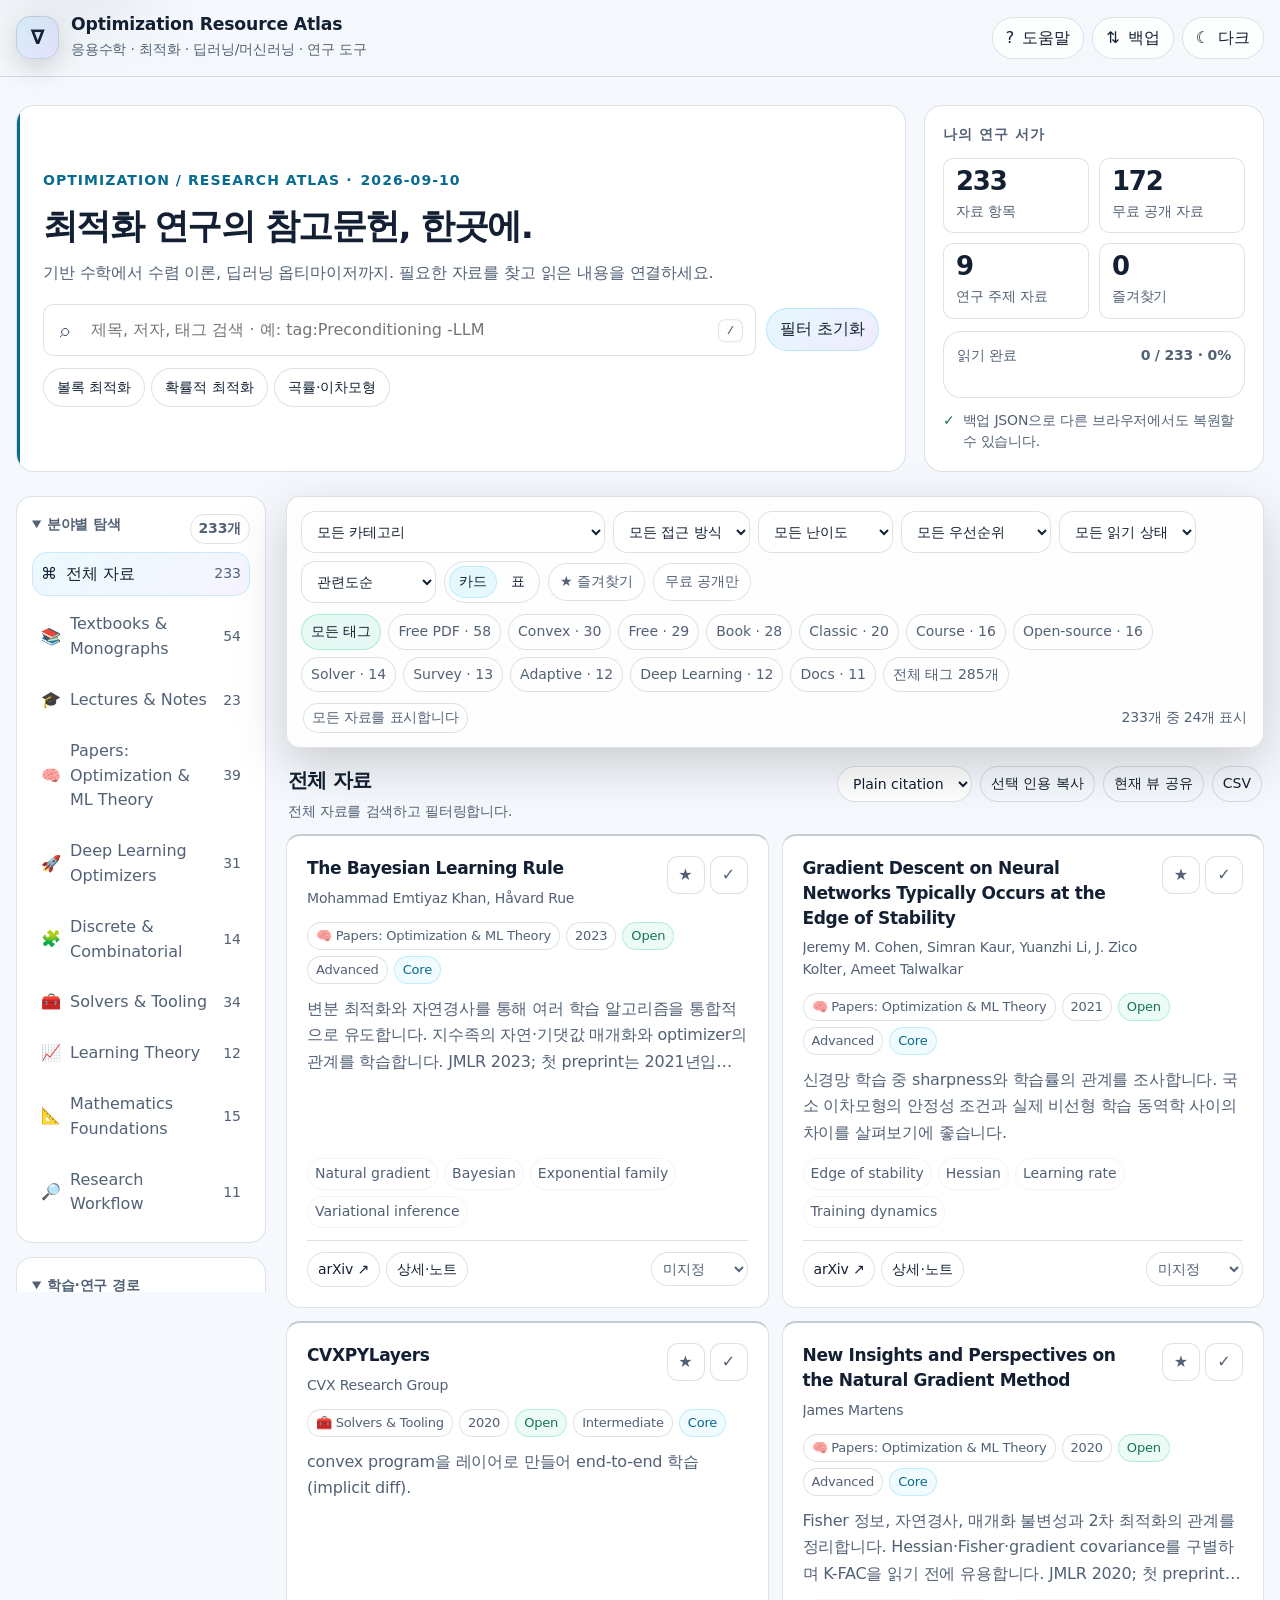
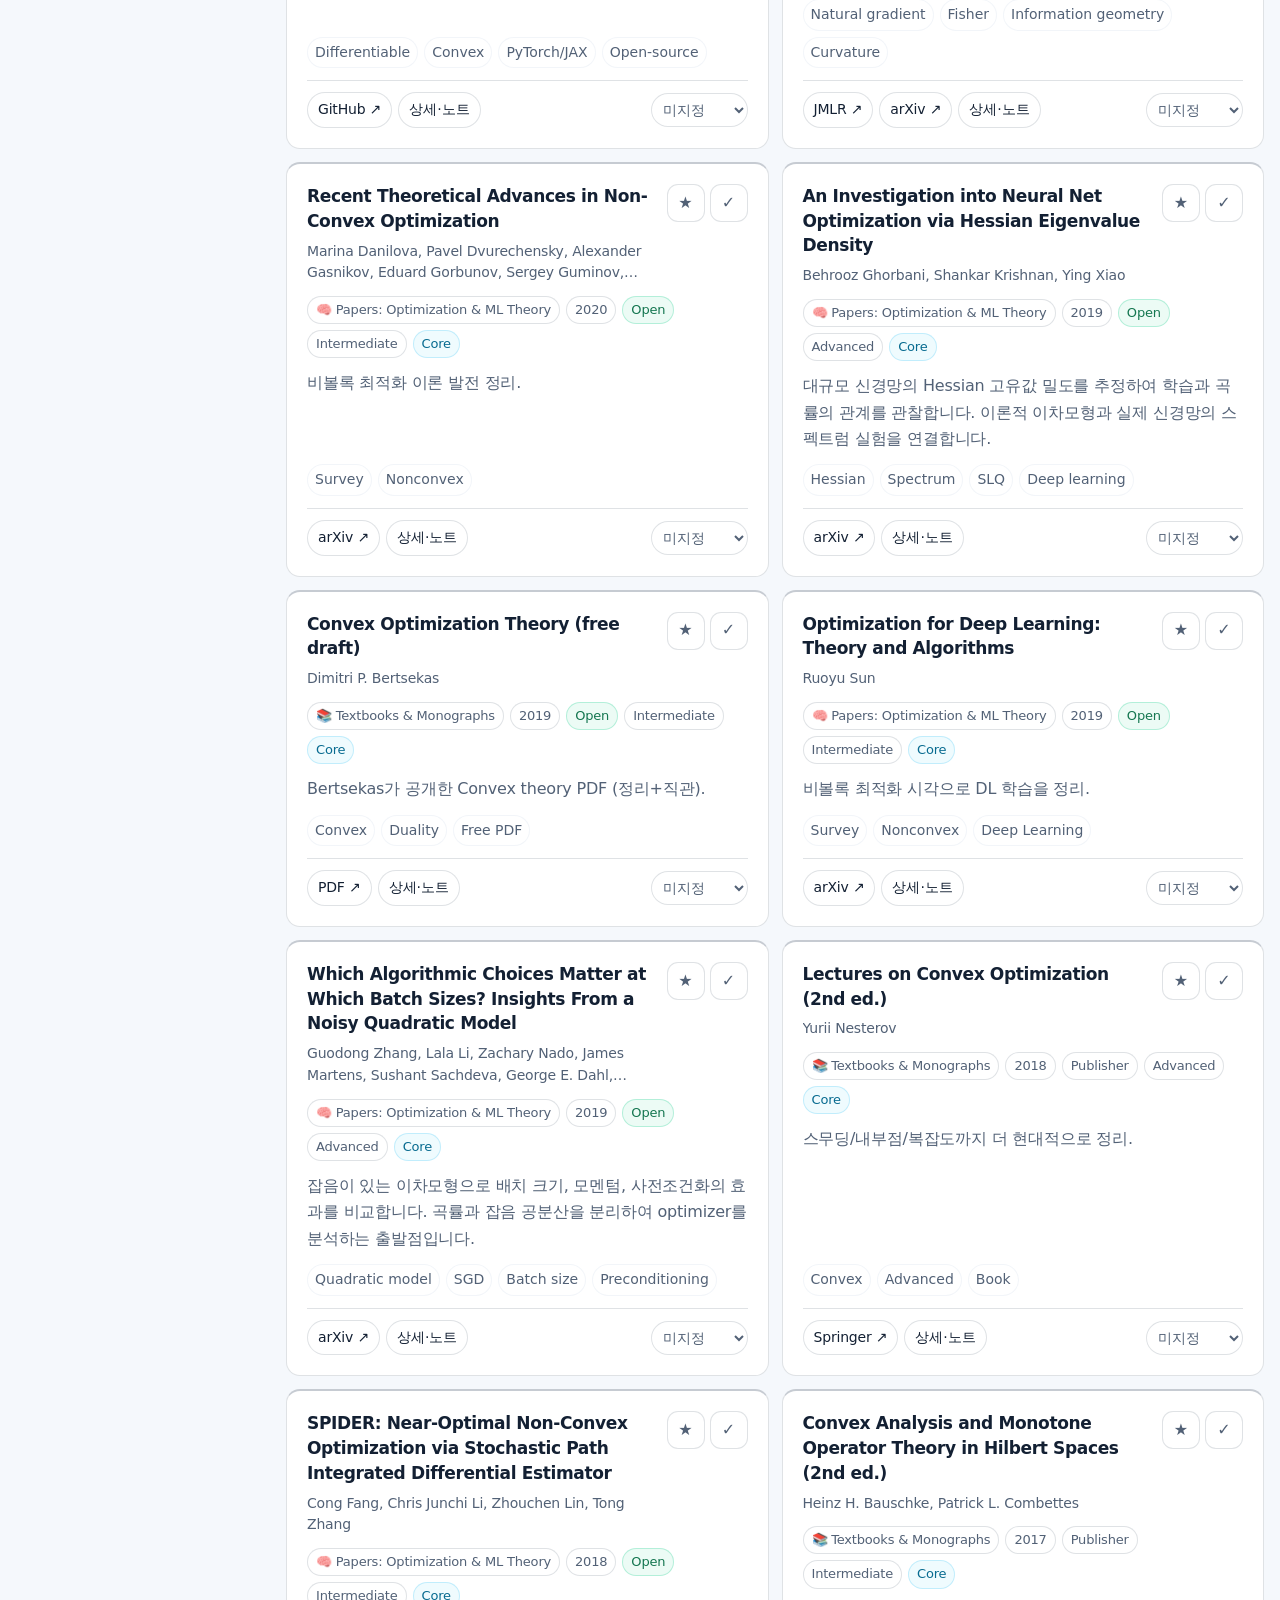
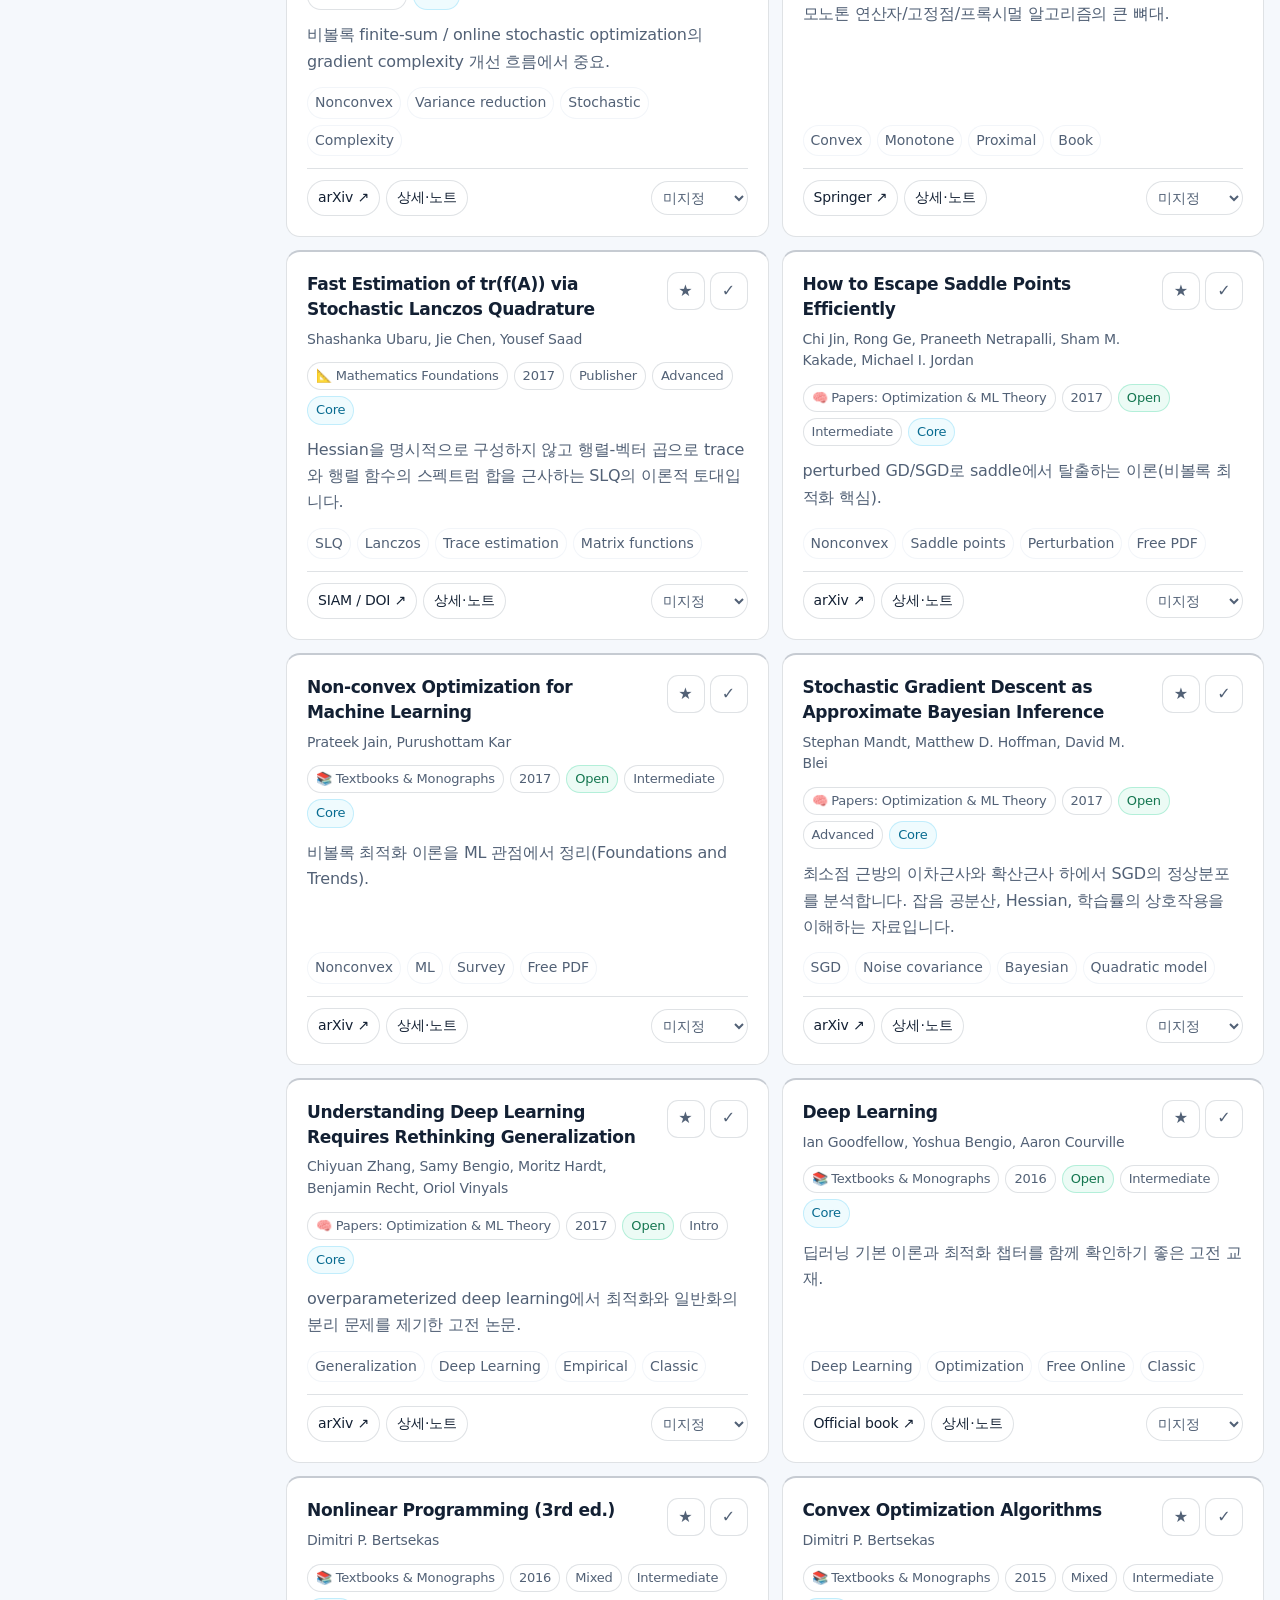
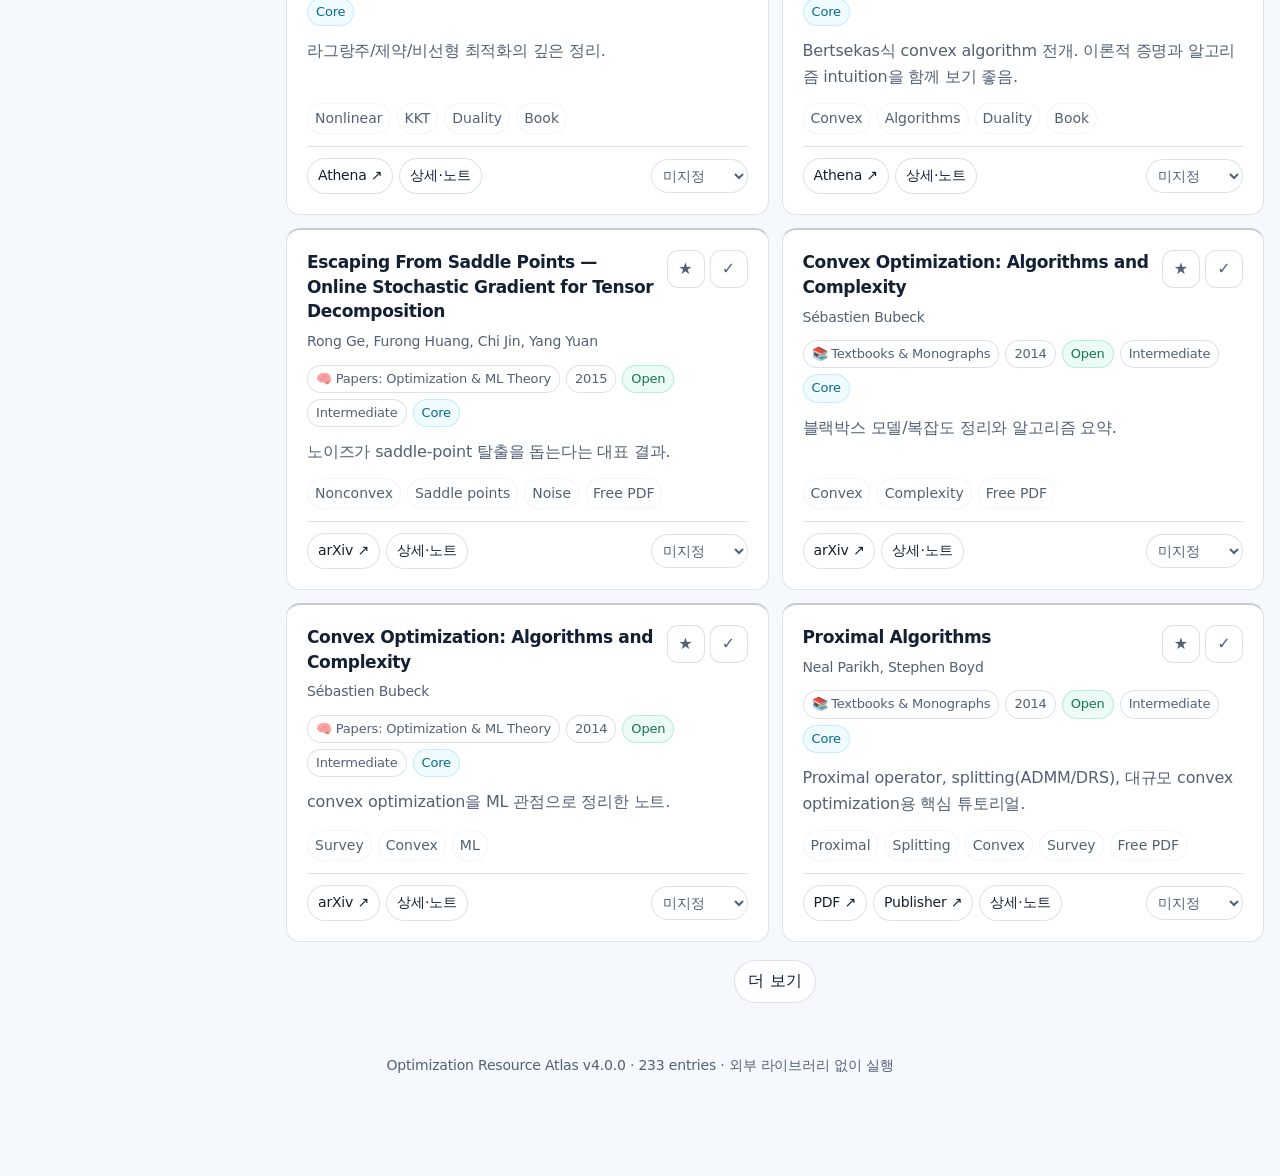
==== commit 99b6db5e: "Add files via upload" ====
--- a/index.html
+++ b/index.html
@@ -8,8 +8,7 @@
   <meta name="color-scheme" content="dark light" />
   <meta name="referrer" content="strict-origin-when-cross-origin" />
   <title>Optimization &amp; Machine Learning Resource Atlas</title>
-  <style>
-    :root {
+  <style>:root {
       color-scheme: dark;
       --bg: #07111f;
       --bg-elevated: #0b1728;
@@ -18,7 +17,7 @@
       --surface-solid: #101d2f;
       --text: #f4f7fb;
       --muted: #a8b5c7;
-      --faint: #7d8ba0;
+      --faint: #a0aec2;
       --border: rgba(177, 196, 219, 0.20);
       --border-strong: rgba(177, 196, 219, 0.36);
       --accent: #67d1f5;
@@ -26,10 +25,10 @@
       --accent-3: #45d6a0;
       --warning: #f6c85f;
       --danger: #fb7d91;
-      --focus: rgba(103, 209, 245, 0.36);
+      --focus: #67d1f5;
       --shadow: 0 24px 72px rgba(0, 0, 0, 0.34);
-      --radius-xl: 28px;
-      --radius-lg: 22px;
+      --radius-xl: 18px;
+      --radius-lg: 16px;
       --radius: 16px;
       --header-h: 76px;
       --container: 1480px;
@@ -43,10 +42,14 @@
       --surface-solid: #ffffff;
       --text: #132033;
       --muted: #526176;
-      --faint: #718096;
+      --faint: #526176;
       --border: rgba(31, 50, 76, 0.14);
       --border-strong: rgba(31, 50, 76, 0.25);
-      --focus: rgba(22, 141, 184, 0.22);
+      --focus: #086b90;
+      --accent: #086b90;
+      --accent-2: #6441af;
+      --accent-3: #147650;
+      --warning: #946000;
       --shadow: 0 24px 72px rgba(43, 66, 96, 0.15);
     }
     *, *::before, *::after { box-sizing: border-box; }
@@ -56,14 +59,10 @@
       min-height: 100vh;
       font-family: Inter, Pretendard, "Noto Sans KR", ui-sans-serif, system-ui, -apple-system, BlinkMacSystemFont, "Segoe UI", sans-serif;
       color: var(--text);
-      background:
-        radial-gradient(900px 600px at 8% -12%, rgba(103, 209, 245, 0.22), transparent 62%),
-        radial-gradient(900px 560px at 94% -5%, rgba(169, 145, 255, 0.20), transparent 60%),
-        radial-gradient(800px 620px at 58% 112%, rgba(69, 214, 160, 0.10), transparent 62%),
-        var(--bg);
+      background: var(--bg);
       line-height: 1.55;
       letter-spacing: -0.012em;
-      overflow-x: hidden;
+      overflow-x: clip;
     }
     body.modal-open { overflow: hidden; }
     a { color: inherit; text-decoration: none; }
@@ -87,7 +86,7 @@
     .brand-mark { flex: 0 0 auto; width: 43px; height: 43px; display: grid; place-items: center; border-radius: 15px; border: 1px solid var(--border); background: linear-gradient(135deg, rgba(103,209,245,.20), rgba(169,145,255,.20)); box-shadow: 0 10px 28px rgba(0,0,0,.16); font-size: 1.25rem; font-weight: 800; }
     .brand-copy { min-width: 0; }
     .brand h1 { margin: 0; font-size: 1.02rem; line-height: 1.15; white-space: nowrap; overflow: hidden; text-overflow: ellipsis; }
-    .brand p { margin: 4px 0 0; color: var(--muted); font-size: .82rem; white-space: nowrap; overflow: hidden; text-overflow: ellipsis; }
+    .brand p { margin: 4px 0 0; color: var(--muted); font-size: .875rem; white-space: nowrap; overflow: hidden; text-overflow: ellipsis; }
     .top-actions { display: flex; align-items: center; justify-content: flex-end; gap: 8px; }
 
     .btn, .icon-btn, .chip, .seg-btn, .ghost-btn {
@@ -110,18 +109,18 @@
     .btn.primary { background: linear-gradient(135deg, rgba(103,209,245,.17), rgba(169,145,255,.18)); border-color: rgba(103,209,245,.38); }
     .btn.danger { color: #ffdbe1; border-color: rgba(251,125,145,.45); background: rgba(251,125,145,.11); }
     body.light .btn.danger { color: #a72d45; }
-    .btn.small, .ghost-btn { min-height: 34px; padding: 6px 10px; font-size: .82rem; }
+    .btn.small, .ghost-btn { min-height: 34px; padding: 6px 10px; font-size: .875rem; }
     .icon-btn { width: 40px; padding: 0; }
     .kbd { display: inline-flex; align-items: center; justify-content: center; min-width: 25px; height: 23px; border: 1px solid var(--border); border-radius: 7px; padding: 0 6px; background: rgba(255,255,255,.035); color: var(--muted); font: 700 .73rem ui-monospace, SFMono-Regular, Menlo, monospace; }
 
-    .hero { padding: 34px 0 20px; }
-    .hero-grid { display: grid; grid-template-columns: minmax(0, 1.42fr) minmax(330px, .58fr); gap: 18px; align-items: stretch; }
-    .hero-card, .stats-card, .panel-card, .filter-card, .resource-card, .table-wrap { border: 1px solid var(--border); background: linear-gradient(180deg, var(--surface-strong), var(--surface)); box-shadow: var(--shadow); }
-    .hero-card { position: relative; overflow: hidden; min-height: 360px; border-radius: var(--radius-xl); padding: 34px; display: flex; align-items: center; }
-    .hero-card::before { content: ""; position: absolute; inset: -1px; pointer-events: none; background: radial-gradient(520px 260px at 12% 0%, rgba(103,209,245,.20), transparent 72%), radial-gradient(440px 320px at 88% 16%, rgba(169,145,255,.18), transparent 72%); }
+    .hero { padding: 28px 0 24px; }
+    .hero-grid { display: grid; grid-template-columns: minmax(0, 1fr) 340px; gap: 18px; align-items: stretch; }
+    .hero-card, .stats-card, .panel-card, .filter-card, .resource-card, .table-wrap { border: 1px solid var(--border); background: var(--surface-solid); box-shadow: none; }
+    .hero-card { position: relative; overflow: hidden; min-height: 0; border-radius: var(--radius-xl); padding: 26px; display: flex; align-items: center; }
+    .hero-card::before { content: ""; position:absolute; inset:0 auto 0 0; width:3px; background:var(--accent); }
     .hero-content { position: relative; width: 100%; }
-    .eyebrow { display: flex; align-items: center; gap: 8px; margin-bottom: 13px; color: var(--accent); font-size: .82rem; font-weight: 800; text-transform: uppercase; letter-spacing: .075em; }
-    .hero h2 { max-width: 13ch; margin: 0 0 17px; font-size: clamp(2.15rem, 4.5vw, 4.7rem); line-height: .98; letter-spacing: -.062em; }
+    .eyebrow { display: flex; align-items: center; gap: 8px; margin-bottom: 13px; color: var(--accent); font-size: .875rem; font-weight: 800; text-transform: uppercase; letter-spacing: .075em; }
+    .hero h2 { margin: 0 0 12px; font-size: clamp(1.65rem, 2.7vw, 2.6rem); line-height: 1.28; letter-spacing: -.045em; word-break: keep-all; }
     .hero-copy { max-width: 76ch; margin: 0; color: var(--muted); font-size: 1.02rem; }
     .search-row { display: flex; align-items: center; gap: 10px; flex-wrap: wrap; margin-top: 25px; }
     .searchbox { position: relative; flex: 1 1 500px; min-width: 250px; }
@@ -131,29 +130,29 @@
     .search-icon { position: absolute; top: 50%; left: 17px; transform: translateY(-50%); color: var(--faint); font-size: 1.15rem; pointer-events: none; }
     .search-shortcut { position: absolute; top: 50%; right: 13px; transform: translateY(-50%); pointer-events: none; }
     .path-shortcuts { display: flex; flex-wrap: wrap; gap: 8px; margin-top: 18px; }
-    .path-shortcuts .btn { min-height: 36px; font-size: .85rem; }
+    .path-shortcuts .btn { min-height: 36px; font-size: .875rem; }
 
     .stats-card { border-radius: var(--radius-xl); padding: 21px; display: flex; flex-direction: column; gap: 15px; }
-    .section-kicker { margin: 0; color: var(--muted); font-size: .79rem; font-weight: 800; letter-spacing: .075em; text-transform: uppercase; }
+    .section-kicker { margin: 0; color: var(--muted); font-size: .875rem; font-weight: 800; letter-spacing: .075em; text-transform: uppercase; }
     .metric-grid { display: grid; grid-template-columns: 1fr 1fr; gap: 10px; }
     .metric { padding: 14px; border: 1px solid var(--border); border-radius: 18px; background: rgba(255,255,255,.038); }
     body.light .metric { background: rgba(255,255,255,.64); }
     .metric strong { display: block; font-size: 1.62rem; line-height: 1; letter-spacing: -.045em; }
-    .metric span { display: block; margin-top: 6px; color: var(--muted); font-size: .82rem; }
+    .metric span { display: block; margin-top: 6px; color: var(--muted); font-size: .875rem; }
     .progress-block { padding: 13px; border: 1px solid var(--border); border-radius: 18px; background: rgba(255,255,255,.032); }
-    .progress-head { display: flex; justify-content: space-between; align-items: center; gap: 10px; color: var(--muted); font-size: .84rem; }
+    .progress-head { display: flex; justify-content: space-between; align-items: center; gap: 10px; color: var(--muted); font-size: .875rem; }
     .progress-track { height: 8px; margin-top: 9px; border-radius: 999px; overflow: hidden; background: rgba(255,255,255,.08); }
     .progress-fill { width: 0; height: 100%; border-radius: inherit; background: linear-gradient(90deg, var(--accent), var(--accent-3)); transition: width .25s ease; }
-    .health-list { display: grid; gap: 8px; margin: 0; padding: 0; list-style: none; color: var(--muted); font-size: .87rem; }
+    .health-list { display: grid; gap: 8px; margin: 0; padding: 0; list-style: none; color: var(--muted); font-size: .875rem; }
     .health-list li { display: flex; gap: 8px; align-items: flex-start; }
     .health-dot { color: var(--accent-3); font-weight: 800; }
 
-    .app-layout { display: grid; grid-template-columns: 292px minmax(0,1fr); gap: 18px; align-items: start; padding-bottom: 48px; }
-    aside { position: sticky; top: calc(var(--header-h) + 15px); max-height: calc(100dvh - var(--header-h) - 28px); overflow: auto; display: grid; gap: 14px; padding-right: 2px; scrollbar-width: thin; }
-    .panel-card { border-radius: 24px; padding: 15px; box-shadow: none; }
+    .app-layout { display: grid; grid-template-columns: 252px minmax(0,1fr); gap: 18px; align-items: start; padding-bottom: 48px; }
+    .navigation { position: sticky; top: calc(var(--header-h) + 15px); max-height: calc(100dvh - var(--header-h) - 28px); overflow: auto; display: grid; gap: 14px; padding-right: 2px; scrollbar-width: thin; }
+    .panel-card { border-radius: 16px; padding: 15px; box-shadow: none; }
     .panel-title { display: flex; align-items: center; justify-content: space-between; gap: 10px; margin-bottom: 11px; }
-    .panel-title h3 { margin: 0; color: var(--muted); font-size: .79rem; letter-spacing: .08em; text-transform: uppercase; }
-    .mini-pill { display: inline-flex; align-items: center; gap: 6px; min-height: 25px; border-radius: 999px; border: 1px solid var(--border); background: rgba(255,255,255,.032); color: var(--muted); padding: 3px 8px; font-size: .77rem; }
+    .panel-title h3 { margin: 0; color: var(--muted); font-size: .875rem; letter-spacing: .08em; text-transform: uppercase; }
+    .mini-pill { display: inline-flex; align-items: center; gap: 6px; min-height: 25px; border-radius: 999px; border: 1px solid var(--border); background: rgba(255,255,255,.032); color: var(--muted); padding: 3px 8px; font-size: .875rem; }
     .nav-list, .path-list { display: grid; gap: 6px; }
     .nav-item, .path-btn { width: 100%; border: 1px solid transparent; background: transparent; color: var(--muted); border-radius: 15px; cursor: pointer; text-align: left; }
     .nav-item { display: flex; align-items: center; justify-content: space-between; gap: 10px; padding: 10px 11px; }
@@ -162,14 +161,14 @@
     .nav-item.active, .path-btn.active { color: var(--text); border-color: rgba(103,209,245,.31); background: linear-gradient(135deg, rgba(103,209,245,.13), rgba(169,145,255,.10)); }
     .nav-name { min-width: 0; display: flex; align-items: center; gap: 9px; }
     .nav-name span:last-child { overflow: hidden; text-overflow: ellipsis; white-space: nowrap; }
-    .nav-count { flex: 0 0 auto; color: var(--faint); font-size: .78rem; }
+    .nav-count { flex: 0 0 auto; color: var(--faint); font-size: .875rem; }
     .path-btn { padding: 11px; border-color: var(--border); background: rgba(255,255,255,.025); }
-    .path-btn strong { display: block; color: var(--text); font-size: .88rem; }
-    .path-btn span { display: block; margin-top: 3px; color: var(--muted); font-size: .77rem; line-height: 1.38; }
+    .path-btn strong { display: block; color: var(--text); font-size: .875rem; }
+    .path-btn span { display: block; margin-top: 3px; color: var(--muted); font-size: .875rem; line-height: 1.38; }
 
     .content { min-width: 0; }
-    .sticky-filters { position: sticky; top: calc(var(--header-h) + 9px); z-index: 50; margin-bottom: 15px; }
-    .filter-card { border-radius: 24px; padding: 14px; background: color-mix(in srgb, var(--bg-elevated) 82%, transparent); backdrop-filter: blur(18px); box-shadow: 0 17px 52px rgba(0,0,0,.18); }
+    .sticky-filters { position:relative; z-index:3; }
+    .filter-card { border-radius: 16px; padding: 14px; background: color-mix(in srgb, var(--bg-elevated) 82%, transparent); backdrop-filter: blur(18px); box-shadow: 0 17px 52px rgba(0,0,0,.18); }
     body.light .filter-card { background: rgba(255,255,255,.86); }
     .filter-row { display: flex; align-items: center; flex-wrap: wrap; gap: 9px; }
     .control { min-height: 42px; border: 1px solid var(--border); border-radius: 14px; background: rgba(255,255,255,.052); color: var(--text); padding: 0 11px; outline: none; }
@@ -177,62 +176,62 @@
     .control:focus { border-color: rgba(103,209,245,.55); box-shadow: 0 0 0 4px var(--focus); }
     select.control { min-width: 135px; }
     .segmented { display: inline-flex; align-items: center; gap: 4px; padding: 4px; border: 1px solid var(--border); border-radius: 999px; background: rgba(255,255,255,.035); }
-    .seg-btn { min-height: 32px; padding: 5px 10px; border: 0; background: transparent; font-size: .83rem; }
+    .seg-btn { min-height: 32px; padding: 5px 10px; border: 0; background: transparent; font-size: .875rem; }
     .seg-btn.active { background: rgba(103,209,245,.16); box-shadow: inset 0 0 0 1px rgba(103,209,245,.28); }
-    .chip { min-height: 38px; padding: 7px 11px; color: var(--muted); font-size: .84rem; }
+    .chip { min-height: 38px; padding: 7px 11px; color: var(--muted); font-size: .875rem; }
     .chip.active { color: var(--text); border-color: rgba(103,209,245,.40); background: rgba(103,209,245,.12); }
     .tag-panel { margin-top: 11px; }
-    .tag-cloud { display: flex; flex-wrap: wrap; gap: 7px; max-height: 74px; overflow: auto; padding-right: 3px; scrollbar-width: thin; }
+    .tag-cloud { display: flex; flex-wrap: wrap; gap: 7px; max-height: 106px; overflow: auto; padding-right: 3px; scrollbar-width: thin; }
     .tag-cloud.expanded { max-height: 220px; }
-    .tag-chip { border: 1px solid var(--border); background: rgba(255,255,255,.035); color: var(--muted); border-radius: 999px; padding: 6px 9px; font-size: .78rem; cursor: pointer; white-space: nowrap; }
+    .tag-chip { border: 1px solid var(--border); background: rgba(255,255,255,.035); color: var(--muted); border-radius: 999px; padding: 6px 9px; font-size: .875rem; cursor: pointer; white-space: nowrap; }
     .tag-chip:hover { color: var(--text); background: var(--surface-strong); }
     .tag-chip.active { color: var(--text); border-color: rgba(69,214,160,.38); background: rgba(69,214,160,.12); }
-    .filter-summary { display: flex; align-items: center; justify-content: space-between; gap: 12px; margin: 11px 2px 0; color: var(--muted); font-size: .84rem; }
+    .filter-summary { display: flex; align-items: center; justify-content: space-between; gap: 12px; margin: 11px 2px 0; color: var(--muted); font-size: .875rem; }
     .active-filters { display: flex; flex-wrap: wrap; gap: 6px; min-width: 0; }
-    .filter-pill { display: inline-flex; align-items: center; gap: 6px; min-height: 27px; border: 1px solid var(--border); border-radius: 999px; background: rgba(255,255,255,.032); color: var(--muted); padding: 3px 8px 3px 9px; font-size: .77rem; }
+    .filter-pill { display: inline-flex; align-items: center; gap: 6px; min-height: 27px; border: 1px solid var(--border); border-radius: 999px; background: rgba(255,255,255,.032); color: var(--muted); padding: 3px 8px 3px 9px; font-size: .875rem; }
     .filter-pill button { width: 19px; height: 19px; padding: 0; border: 0; border-radius: 50%; background: rgba(255,255,255,.07); color: inherit; cursor: pointer; }
 
     .result-toolbar { display: flex; justify-content: space-between; align-items: flex-start; gap: 12px; margin: 18px 2px 12px; }
     .result-title h2 { margin: 0; font-size: 1.23rem; letter-spacing: -.035em; }
-    .result-title p { margin: 4px 0 0; color: var(--muted); font-size: .87rem; }
+    .result-title p { margin: 4px 0 0; color: var(--muted); font-size: .875rem; }
     .toolbar-actions { display: flex; align-items: center; justify-content: flex-end; gap: 8px; flex-wrap: wrap; }
-    .citation-format { min-width: 128px !important; min-height: 36px; font-size: .81rem; border-radius: 999px; }
+    .citation-format { min-width: 128px !important; min-height: 36px; font-size: .875rem; border-radius: 999px; }
 
     .resource-grid { display: grid; grid-template-columns: repeat(2, minmax(0,1fr)); gap: 13px; }
-    .resource-card { min-height: 255px; border-radius: 23px; padding: 16px; display: flex; flex-direction: column; gap: 11px; box-shadow: 0 10px 30px rgba(0,0,0,.095); transition: transform .16s ease, border-color .16s ease, background .16s ease; }
+    .resource-card { min-height: 255px; border-radius: 14px; padding: 16px; display: flex; flex-direction: column; gap: 11px; box-shadow: none; transition: transform .16s ease, border-color .16s ease, background .16s ease; }
     .resource-card:hover { transform: translateY(-2px); border-color: rgba(103,209,245,.32); }
     .card-top { display: flex; justify-content: space-between; align-items: flex-start; gap: 12px; }
     .title-button { padding: 0; border: 0; background: transparent; color: inherit; text-align: left; cursor: pointer; font-weight: 750; font-size: 1rem; line-height: 1.34; letter-spacing: -.022em; }
     .title-button:hover { text-decoration: underline; text-underline-offset: 3px; }
-    .card-authors { margin: 6px 0 0; color: var(--muted); font-size: .86rem; display: -webkit-box; -webkit-line-clamp: 2; -webkit-box-orient: vertical; overflow: hidden; }
+    .card-authors { margin: 6px 0 0; color: var(--muted); font-size: .875rem; display: -webkit-box; -webkit-line-clamp: 2; -webkit-box-orient: vertical; overflow: hidden; }
     .quick-actions { flex: 0 0 auto; display: flex; gap: 6px; }
-    .quick-btn { width: 34px; height: 34px; padding: 0; border: 1px solid var(--border); border-radius: 11px; background: rgba(255,255,255,.032); color: var(--muted); cursor: pointer; display: grid; place-items: center; }
+    .quick-btn { width: 38px; height: 38px; padding: 0; border: 1px solid var(--border); border-radius: 11px; background: rgba(255,255,255,.032); color: var(--muted); cursor: pointer; display: grid; place-items: center; }
     .quick-btn.star.active { color: var(--warning); border-color: rgba(246,200,95,.44); background: rgba(246,200,95,.10); }
     .quick-btn.select.active { color: var(--accent-3); border-color: rgba(69,214,160,.44); background: rgba(69,214,160,.10); }
     .card-meta, .card-tags, .link-row { display: flex; flex-wrap: wrap; gap: 6px; }
-    .badge { display: inline-flex; align-items: center; min-height: 25px; border: 1px solid var(--border); border-radius: 999px; background: rgba(255,255,255,.032); color: var(--muted); padding: 3px 8px; font-size: .74rem; }
+    .badge { display: inline-flex; align-items: center; min-height: 25px; border: 1px solid var(--border); border-radius: 999px; background: rgba(255,255,255,.032); color: var(--muted); padding: 3px 8px; font-size: .875rem; }
     .badge.core { color: var(--accent); border-color: rgba(103,209,245,.34); background: rgba(103,209,245,.10); }
     .badge.frontier { color: var(--accent-2); border-color: rgba(169,145,255,.37); background: rgba(169,145,255,.10); }
     .badge.open { color: var(--accent-3); border-color: rgba(69,214,160,.34); background: rgba(69,214,160,.10); }
-    .card-notes { min-height: 4.15em; margin: 0; color: var(--muted); font-size: .86rem; display: -webkit-box; -webkit-line-clamp: 3; -webkit-box-orient: vertical; overflow: hidden; }
+    .card-notes { min-height: 0; margin: 0; color: var(--muted); font-size: .875rem; display: -webkit-box; -webkit-line-clamp: 3; -webkit-box-orient: vertical; overflow: hidden; }
     .card-tags { margin-top: auto; }
-    .small-tag { border: 1px solid rgba(177,196,219,.17); border-radius: 999px; background: rgba(255,255,255,.028); color: var(--faint); padding: 4px 7px; font-size: .72rem; cursor: pointer; }
+    .small-tag { border: 1px solid rgba(177,196,219,.17); border-radius: 999px; background: rgba(255,255,255,.028); color: var(--faint); padding: 4px 7px; font-size: .875rem; cursor: pointer; }
     .small-tag:hover { color: var(--text); border-color: var(--border); }
     .card-footer { display: flex; align-items: center; justify-content: space-between; gap: 10px; padding-top: 11px; border-top: 1px solid var(--border); }
     .resource-link, .ghost-btn { border: 1px solid var(--border); background: rgba(255,255,255,.035); border-radius: 999px; color: var(--text); }
-    .resource-link { display: inline-flex; align-items: center; min-height: 34px; padding: 6px 10px; font-size: .78rem; }
+    .resource-link { display: inline-flex; align-items: center; min-height: 34px; padding: 6px 10px; font-size: .875rem; }
     .resource-link:hover { text-decoration: none; background: var(--surface-strong); }
-    .status-select { max-width: 112px; min-height: 34px; padding: 5px 7px; border: 1px solid var(--border); border-radius: 999px; background: rgba(255,255,255,.035); color: var(--muted); font-size: .77rem; }
-
-    .table-wrap { display: none; overflow: auto; border-radius: 23px; box-shadow: var(--shadow); }
+    .status-select { max-width: 140px; min-height: 34px; padding: 5px 7px; border: 1px solid var(--border); border-radius: 999px; background: rgba(255,255,255,.035); color: var(--muted); font-size: .875rem; }
+
+    .table-wrap { display: none; overflow: auto; border-radius: 14px; box-shadow: var(--shadow); }
     table { width: 100%; border-collapse: collapse; min-width: 870px; }
-    th, td { padding: 12px; border-bottom: 1px solid var(--border); text-align: left; vertical-align: top; font-size: .84rem; }
-    th { position: sticky; top: 0; z-index: 2; background: var(--surface-solid); color: var(--muted); font-size: .73rem; text-transform: uppercase; letter-spacing: .065em; }
+    th, td { padding: 12px; border-bottom: 1px solid var(--border); text-align: left; vertical-align: top; font-size: .875rem; }
+    th { position: sticky; top: 0; z-index: 2; background: var(--surface-solid); color: var(--muted); font-size: .875rem; text-transform: uppercase; letter-spacing: .065em; }
     tbody tr:hover { background: rgba(255,255,255,.025); }
     tr:last-child td { border-bottom: 0; }
     .table-title { border: 0; padding: 0; background: transparent; color: var(--text); cursor: pointer; text-align: left; font-weight: 700; }
     .table-title:hover { text-decoration: underline; }
-    .empty-state { display: none; padding: 42px 20px; border: 1px dashed var(--border); border-radius: 23px; background: rgba(255,255,255,.025); text-align: center; color: var(--muted); }
+    .empty-state { display: none; padding: 42px 20px; border: 1px dashed var(--border); border-radius: 14px; background: rgba(255,255,255,.025); text-align: center; color: var(--muted); }
     .empty-state h3 { margin: 0 0 7px; color: var(--text); }
     .load-more-wrap { display: none; justify-content: center; padding: 18px 0 4px; }
 
@@ -243,26 +242,26 @@
     .dialog.wide { width: min(1180px, 100%); }
     .dialog-head { display: flex; align-items: flex-start; justify-content: space-between; gap: 16px; padding: 20px 22px; border-bottom: 1px solid var(--border); }
     .dialog-head h2 { margin: 0; font-size: 1.36rem; line-height: 1.2; letter-spacing: -.04em; }
-    .dialog-head p { margin: 7px 0 0; color: var(--muted); font-size: .88rem; }
+    .dialog-head p { margin: 7px 0 0; color: var(--muted); font-size: .875rem; }
     .dialog-body { padding: 21px; }
     .drawer-grid { display: grid; grid-template-columns: minmax(0,1.15fr) minmax(270px,.85fr); gap: 15px; }
     .stack { display: grid; align-content: start; gap: 12px; }
     .detail-box { border: 1px solid var(--border); border-radius: 19px; background: rgba(255,255,255,.030); padding: 14px; }
     body.light .detail-box { background: rgba(22,42,70,.022); }
-    .detail-box h3 { margin: 0 0 8px; color: var(--muted); font-size: .74rem; letter-spacing: .07em; text-transform: uppercase; }
+    .detail-box h3 { margin: 0 0 8px; color: var(--muted); font-size: .875rem; letter-spacing: .07em; text-transform: uppercase; }
     .detail-box p { margin: 0; white-space: pre-wrap; }
     .notes-area { width: 100%; min-height: 170px; resize: vertical; border: 1px solid var(--border); border-radius: 15px; background: rgba(255,255,255,.038); color: var(--text); padding: 11px; outline: none; }
     .notes-area:focus { border-color: rgba(103,209,245,.55); box-shadow: 0 0 0 4px var(--focus); }
-    .save-state { display: block; margin-top: 6px; color: var(--faint); font-size: .75rem; }
+    .save-state { display: block; margin-top: 6px; color: var(--faint); font-size: .875rem; }
     .compare-scroll { overflow-x: auto; }
     .compare-table { min-width: 920px; table-layout: fixed; }
     .compare-table th:first-child, .compare-table td:first-child { position: sticky; left: 0; z-index: 3; width: 145px; background: var(--surface-solid); }
     .compare-table th:not(:first-child), .compare-table td:not(:first-child) { width: 245px; }
-    .compare-title { font-size: .87rem; line-height: 1.3; }
+    .compare-title { font-size: .875rem; line-height: 1.3; }
     .backup-grid { display: grid; grid-template-columns: repeat(3,minmax(0,1fr)); gap: 12px; }
     .backup-card { display: flex; flex-direction: column; align-items: flex-start; gap: 10px; min-height: 175px; border: 1px solid var(--border); border-radius: 19px; padding: 15px; background: rgba(255,255,255,.03); }
     .backup-card h3 { margin: 0; font-size: .98rem; }
-    .backup-card p { margin: 0; color: var(--muted); font-size: .84rem; }
+    .backup-card p { margin: 0; color: var(--muted); font-size: .875rem; }
     .backup-card .btn { margin-top: auto; }
     .help-grid { display: grid; grid-template-columns: 1fr 1fr; gap: 13px; }
     .help-grid ul { margin: 0; padding-left: 19px; color: var(--muted); }
@@ -271,52 +270,133 @@
 
     .compare-tray { position: fixed; left: 50%; bottom: max(16px, env(safe-area-inset-bottom)); z-index: 180; transform: translateX(-50%); display: none; align-items: center; gap: 8px; max-width: calc(100% - 24px); padding: 9px 11px; border: 1px solid var(--border); border-radius: 999px; background: color-mix(in srgb, var(--bg-elevated) 92%, transparent); backdrop-filter: blur(16px); box-shadow: var(--shadow); }
     .compare-tray.active { display: flex; }
-    .compare-tray span { white-space: nowrap; color: var(--muted); font-size: .84rem; }
+    .compare-tray span { white-space: nowrap; color: var(--muted); font-size: .875rem; }
     .toast { position: fixed; left: 50%; bottom: max(20px, env(safe-area-inset-bottom)); z-index: 9999; max-width: calc(100% - 32px); transform: translate(-50%, 14px); opacity: 0; pointer-events: none; padding: 10px 14px; border: 1px solid var(--border); border-radius: 999px; background: var(--surface-solid); color: var(--text); box-shadow: var(--shadow); transition: opacity .2s ease, transform .2s ease; text-align: center; }
     .toast.show { opacity: 1; transform: translate(-50%, 0); }
-    footer { padding: 0 0 42px; color: var(--faint); font-size: .79rem; text-align: center; }
-
-    @media (max-width: 1120px) {
-      .hero-grid { grid-template-columns: 1fr; }
-      .hero-card { min-height: 330px; }
-      .app-layout { grid-template-columns: 1fr; }
-      aside { position: static; max-height: none; overflow: visible; grid-template-columns: 1fr 1fr; }
-      .resource-grid { grid-template-columns: 1fr; }
-    }
-    @media (max-width: 760px) {
-      :root { --header-h: 70px; }
-      .shell { width: min(100% - 24px, var(--container)); }
-      .brand p { display: none; }
-      .top-actions .btn .label { display: none; }
-      .top-actions .btn { width: 40px; padding: 0; }
-      .hero { padding-top: 18px; }
-      .hero-card { min-height: 0; padding: 24px 20px; }
-      .hero h2 { font-size: clamp(2.2rem, 13vw, 3.8rem); }
-      .stats-card { padding: 17px; }
-      aside { grid-template-columns: 1fr; }
-      .sticky-filters { position: static; }
-      .filter-row { align-items: stretch; }
-      .control, select.control { flex: 1 1 145px; min-width: 0; }
-      .filter-summary, .result-toolbar { align-items: flex-start; flex-direction: column; }
-      .toolbar-actions { justify-content: flex-start; }
-      .resource-card { padding: 14px; }
-      .card-footer { align-items: flex-start; flex-direction: column; }
-      .drawer-grid, .help-grid, .backup-grid { grid-template-columns: 1fr; }
-      .dialog-head, .dialog-body { padding: 16px; }
-      .backdrop { padding: 10px; }
-      .compare-tray { border-radius: 20px; flex-wrap: wrap; justify-content: center; }
-    }
-    @media (max-width: 430px) {
-      .metric-grid { grid-template-columns: 1fr 1fr; }
-      .path-shortcuts { display: grid; grid-template-columns: 1fr 1fr; }
-      .path-shortcuts .btn { width: 100%; }
-      .quick-actions { gap: 4px; }
-    }
+    footer { padding: 0 0 42px; color: var(--faint); font-size: .875rem; text-align: center; }
+
     @media (prefers-reduced-motion: reduce) {
       *, *::before, *::after { scroll-behavior: auto !important; transition: none !important; animation: none !important; }
       .resource-card:hover, .btn:hover, .icon-btn:hover, .chip:hover { transform: none; }
     }
-  </style>
+
+/* v4: a compact reading workspace, with explicit disclosure on small screens. */
+[hidden] { display: none !important; }
+button, input, select, textarea { max-width:100%; }
+button { touch-action:manipulation; }
+select option { background:var(--surface-solid); color:var(--text); }
+main { scroll-margin-top:90px; }
+.content { scroll-margin-top:90px; }
+.brand { flex:1; }
+.brand h1 { font-size:1.08rem; }
+.topbar-inner { flex-wrap:wrap; padding-block:12px; }
+.stats-card { position:static; gap:12px; padding:18px; }
+.metric { padding:10px 12px; border-radius:10px; }
+.metric strong { font-variant-numeric:tabular-nums; }
+.health-list { font-size:.875rem; }
+.health-list li:first-child { display:none; }
+.nav-disclosure summary { cursor:pointer; color:var(--muted); font-size:.875rem; font-weight:700; padding-block:2px; }
+.nav-disclosure[open] summary { margin-bottom:14px; }
+.nav-disclosure summary .mini-pill { float:right; }
+.nav-item { padding:9px 8px; }
+.nav-name span:last-child { white-space:normal; overflow-wrap:anywhere; }
+.nav-count { font-variant-numeric:tabular-nums; }
+.path-btn { border-radius:10px; }
+.path-btn span { font-size:.875rem; }
+.path-shortcuts { gap:6px; margin-top:12px; }
+.path-shortcuts .btn { font-size:.875rem; }
+.search-row { margin-top:18px; }
+.searchbox { min-width:0; flex:1 1 350px; }
+.searchbox input { border-radius:10px; height:52px; }
+.filter-card { border-radius:14px; }
+.control, .status-select { font-size:.875rem; }
+.filter-row { gap:8px; }
+.resource-card { padding:20px; gap:12px; border-top:2px solid var(--border-strong); }
+.card-top > div:first-child { min-width:0; }
+.title-button { font-size:1.065rem; line-height:1.45; overflow-wrap:anywhere; }
+.card-notes { font-size:1rem; line-height:1.65; }
+.badge { font-size:.8125rem; }
+.small-tag { font-size:.875rem; }
+.card-footer { flex-wrap:wrap; }
+.quick-actions { gap:5px; }
+.notice { border:1px solid var(--warning); border-radius:12px; padding:14px 18px; color:var(--text); background:var(--surface-solid); }
+.verification { margin-top:14px !important; padding-top:12px; border-top:1px solid var(--border); color:var(--muted); font-size:.875rem; }
+.dialog-head h2 { line-height:1.45; overflow-wrap:anywhere; }
+.dialog-head > div { min-width:0; }
+.dialog-head .icon-btn { flex-shrink:0; }
+.save-state { font-size:.875rem; }
+.detail-box p, .compare-table td { overflow-wrap:anywhere; }
+.path-guide { margin:0 0 18px; padding:18px 20px; border:1px solid var(--border); border-left:3px solid var(--accent); border-radius:12px; background:var(--surface-solid); }
+.path-guide h3 { margin:0 0 6px; font-size:1rem; }
+.path-guide > p { margin:0 0 14px; color:var(--muted); font-size:.875rem; }
+.path-guide ol { margin:0; padding-left:24px; display:grid; grid-template-columns:1fr 1fr; gap:16px 28px; }
+.path-guide li::marker { color:var(--accent); font-family:ui-monospace,monospace; }
+.path-guide button { border:0; padding:0; text-align:left; background:none; color:var(--text); font-weight:650; cursor:pointer; }
+.path-guide button:hover { text-decoration:underline; }
+.path-guide li span { display:block; color:var(--muted); font-size:.875rem; margin-top:4px; }
+.compare-tray.active ~ .toast { bottom:90px; }
+footer { padding-bottom:100px !important; }
+body.light .quick-btn.star.active { color:#8a5c00; }
+body.light .quick-btn.select.active { color:#116543; }
+@media (max-width:1200px) {
+  .hero-grid { grid-template-columns:minmax(0,1fr) 300px; }
+  .resource-grid { grid-template-columns:1fr; }
+  .result-toolbar { flex-direction:column; }
+  .toolbar-actions { justify-content:flex-start; }
+}
+@media (max-width:960px) {
+  .topbar { position:relative; }
+  .hero-grid { grid-template-columns:1fr; }
+  .stats-card { display:none; }
+  .app-layout { grid-template-columns:1fr; gap:14px; }
+  .navigation { position:static; display:grid; grid-template-columns:1fr 1fr; max-height:none; overflow:visible; padding:0; }
+  .resource-grid { grid-template-columns:repeat(2,minmax(0,1fr)); }
+  .drawer-grid { grid-template-columns:1fr 1fr; }
+  .content, main { scroll-margin-top:16px; }
+}
+@media (max-width:700px) {
+  .shell { width:calc(100% - 24px); }
+  .brand-mark { width:34px; height:34px; border-radius:10px; }
+  .brand { gap:8px; }
+  .brand h1 { font-size:1rem; }
+  .brand p { display:none; }
+  .top-actions { gap:5px; }
+  .top-actions .btn { width:36px; padding:0; }
+  .top-actions .label { display:none; }
+  .hero { padding:18px 0; }
+  .hero-card { padding:20px; }
+  .hero h2 { font-size:1.7rem; }
+  .hero-copy { font-size:1rem; }
+  .eyebrow { flex-wrap:wrap; font-size:.75rem; letter-spacing:.04em; }
+  .search-row { gap:8px; }
+  .searchbox { flex-basis:100%; }
+  .navigation, .resource-grid, .drawer-grid, .help-grid, .backup-grid { grid-template-columns:1fr; }
+  .nav-list { grid-template-columns:1fr 1fr; }
+  .filter-row .control { min-width:0; flex:1 1 140px; }
+  .filter-summary { flex-direction:column; align-items:flex-start; }
+  .result-toolbar { margin-top:16px; }
+  .resource-card { padding:16px; }
+  .card-top { gap:8px; }
+  .quick-actions { flex-direction:column; }
+  .card-footer { align-items:flex-start; }
+  .table-wrap .quick-actions { flex-direction:row; }
+  .backdrop { padding:8px; }
+  .dialog { margin:12px auto; }
+  .dialog-head, .dialog-body { padding:16px; }
+  .path-guide ol { grid-template-columns:1fr; }
+  .compare-tray { border-radius:16px; flex-wrap:wrap; justify-content:center; width:max-content; }
+}
+@media (prefers-reduced-motion:reduce) { html { scroll-behavior:auto; } }
+@media print {
+  :root { color-scheme:light; --bg:#fff; --text:#111; --muted:#333; --surface-solid:#fff; --border:#ccc; }
+  body { background:#fff; }
+  .topbar, .hero, .navigation, .sticky-filters, .toolbar-actions, .quick-actions, .status-select, .compare-tray, .toast, .backdrop, .load-more-wrap { display:none !important; }
+  .app-layout, .resource-grid { display:block; }
+  .resource-card { break-inside:avoid; margin-bottom:12px; }
+  .card-notes { display:block; }
+  .shell { width:100%; }
+}
+</style>
 </head>
 <body>
   <a class="skip-link" href="#main">본문으로 이동</a>
@@ -337,18 +417,20 @@
     </div>
   </header>
 
-  <main id="main" class="shell">
+  <main id="main" class="shell" tabindex="-1">
+    <noscript><p class="notice">자료 검색에는 JavaScript가 필요합니다. 압축 파일의 data/resources.json에서 전체 목록을 볼 수 있습니다.</p></noscript>
+    <p id="storageWarning" class="notice" role="status" hidden>브라우저 저장 공간을 사용할 수 없습니다. 이번 세션의 기록은 유지되지만, 창을 닫기 전에 백업 → JSON 다운로드로 보관하세요.</p>
     <section class="hero" aria-labelledby="heroTitle">
       <div class="hero-grid">
         <div class="hero-card">
           <div class="hero-content">
-            <div class="eyebrow">Curated research map · <span id="lastUpdated"></span></div>
-            <h2 id="heroTitle">Build a rigorous study stack.</h2>
-            <p class="hero-copy">수학적 최적화, 딥러닝 옵티마이저, 학습이론, 기반 수학, 솔버와 연구 워크플로 자료를 한곳에서 검색하고 관리합니다.</p>
+            <div class="eyebrow">OPTIMIZATION / RESEARCH ATLAS · <span id="lastUpdated"></span></div>
+            <h2 id="heroTitle">최적화 연구의 참고문헌, 한곳에.</h2>
+            <p class="hero-copy">기반 수학에서 수렴 이론, 딥러닝 옵티마이저까지. 필요한 자료를 찾고 읽은 내용을 연결하세요.</p>
             <div class="search-row">
               <label class="searchbox" for="globalSearch">
                 <span class="search-icon" aria-hidden="true">⌕</span>
-                <input id="globalSearch" type="search" placeholder='제목, 저자, 태그 검색 · 예: tag:Preconditioning -LLM' autocomplete="off" spellcheck="false" />
+                <input aria-label="제목, 저자, 태그 또는 설명 검색" id="globalSearch" type="search" placeholder='제목, 저자, 태그 검색 · 예: tag:Preconditioning -LLM' autocomplete="off" spellcheck="false" />
                 <span class="search-shortcut"><span class="kbd">/</span></span>
               </label>
               <button class="btn primary" id="resetBtn" type="button">필터 초기화</button>
@@ -357,36 +439,36 @@
           </div>
         </div>
 
-        <aside class="stats-card" aria-label="자료 및 학습 통계">
-          <p class="section-kicker">Atlas status</p>
+        <div class="stats-card" aria-label="자료 및 학습 통계">
+          <p class="section-kicker">나의 연구 서가</p>
           <div class="metric-grid">
-            <div class="metric"><strong id="statTotal">0</strong><span>catalog entries</span></div>
-            <div class="metric"><strong id="statOpen">0</strong><span>open references</span></div>
-            <div class="metric"><strong id="statFrontier">0</strong><span>frontier resources</span></div>
-            <div class="metric"><strong id="statFav">0</strong><span>favorites</span></div>
+            <div class="metric"><strong id="statTotal">0</strong><span>자료 항목</span></div>
+            <div class="metric"><strong id="statOpen">0</strong><span>무료 공개 자료</span></div>
+            <div class="metric"><strong id="statFrontier">0</strong><span>연구 주제 자료</span></div>
+            <div class="metric"><strong id="statFav">0</strong><span>즐겨찾기</span></div>
           </div>
           <div class="progress-block">
-            <div class="progress-head"><span>Reading completion</span><strong id="progressText">0%</strong></div>
+            <div class="progress-head"><span>읽기 완료</span><strong id="progressText">0%</strong></div>
             <div class="progress-track" aria-hidden="true"><div class="progress-fill" id="progressFill"></div></div>
           </div>
           <ul class="health-list">
             <li><span class="health-dot">✓</span><span>개인 노트·상태·즐겨찾기는 브라우저에만 저장됩니다.</span></li>
             <li><span class="health-dot">✓</span><span>백업 JSON으로 다른 브라우저에서도 복원할 수 있습니다.</span></li>
           </ul>
-        </aside>
+        </div>
       </div>
     </section>
 
     <section class="app-layout">
-      <aside aria-label="자료 탐색">
-        <section class="panel-card" aria-labelledby="categoryTitle">
-          <div class="panel-title"><h3 id="categoryTitle">Categories</h3><span class="mini-pill" id="visibleMini">0 visible</span></div>
-          <nav class="nav-list" id="categoryNav"></nav>
-        </section>
-        <section class="panel-card" aria-labelledby="pathTitle">
-          <div class="panel-title"><h3 id="pathTitle">Study paths</h3></div>
+      <aside class="navigation" aria-label="자료 탐색">
+        <details class="panel-card nav-disclosure" open aria-labelledby="categoryTitle">
+          <summary id="categoryTitle">분야별 탐색 <span class="mini-pill" id="visibleMini">0개</span></summary>
+          <nav class="nav-list" id="categoryNav" aria-label="카테고리"></nav>
+        </details>
+        <details class="panel-card nav-disclosure" open aria-labelledby="pathTitle">
+          <summary id="pathTitle">학습·연구 경로</summary>
           <div class="path-list" id="pathList"></div>
-        </section>
+        </details>
       </aside>
 
       <section class="content" aria-labelledby="contentTitle">
@@ -404,31 +486,31 @@
                 <option value="all">모든 우선순위</option><option value="Core">Core</option><option value="Recommended">Recommended</option><option value="Frontier">Frontier</option><option value="Practical">Practical</option>
               </select>
               <select class="control" id="statusFilter" aria-label="읽기 상태">
-                <option value="all">모든 읽기 상태</option><option value="planned">Planned</option><option value="reading">Reading</option><option value="done">Done</option><option value="none">No status</option>
+                <option value="all">모든 읽기 상태</option><option value="planned">읽을 예정</option><option value="reading">읽는 중</option><option value="done">완료</option><option value="none">미지정</option>
               </select>
               <select class="control" id="sortSelect" aria-label="정렬">
                 <option value="relevance">관련도순</option><option value="year_desc">최신순</option><option value="year_asc">오래된순</option><option value="title">제목순</option><option value="category">카테고리순</option><option value="priority">우선순위순</option>
               </select>
               <div class="segmented" role="group" aria-label="보기 방식">
-                <button class="seg-btn active" id="cardViewBtn" type="button" data-view="cards" aria-pressed="true">Cards</button>
-                <button class="seg-btn" id="tableViewBtn" type="button" data-view="table" aria-pressed="false">Table</button>
+                <button class="seg-btn active" id="cardViewBtn" type="button" data-view="cards" aria-pressed="true">카드</button>
+                <button class="seg-btn" id="tableViewBtn" type="button" data-view="table" aria-pressed="false">표</button>
               </div>
-              <button class="chip" id="favOnlyBtn" type="button" data-toggle="favOnly" aria-pressed="false">★ Favorites</button>
-              <button class="chip" id="openOnlyBtn" type="button" data-toggle="openOnly" aria-pressed="false">Open only</button>
+              <button class="chip" id="favOnlyBtn" type="button" data-toggle="favOnly" aria-pressed="false">★ 즐겨찾기</button>
+              <button class="chip" id="openOnlyBtn" type="button" data-toggle="openOnly" aria-pressed="false">무료 공개만</button>
             </div>
             <div class="tag-panel">
               <div class="tag-cloud" id="tagCloud" aria-label="태그 필터"></div>
             </div>
             <div class="filter-summary">
               <div class="active-filters" id="activeFilters"></div>
-              <div id="resultCount">0 results</div>
+              <div id="resultCount" role="status" aria-live="polite" aria-atomic="true">0 results</div>
             </div>
           </section>
         </div>
 
         <div class="result-toolbar">
           <div class="result-title">
-            <h2 id="contentTitle">All resources</h2>
+            <h2 id="contentTitle" tabindex="-1">전체 자료</h2>
             <p id="contentDesc">전체 자료를 검색하고 필터링합니다.</p>
           </div>
           <div class="toolbar-actions">
@@ -439,10 +521,11 @@
           </div>
         </div>
 
+        <section id="pathGuide" class="path-guide" aria-label="권장 학습 순서" hidden></section>
         <div id="resourceGrid" class="resource-grid"></div>
         <div id="tableWrap" class="table-wrap">
-          <table>
-            <thead><tr><th>Title</th><th>Category</th><th>Authors</th><th>Year</th><th>Priority</th><th>Status</th></tr></thead>
+          <table><caption class="sr-only">현재 검색·필터 결과</caption>
+            <thead><tr><th scope="col">자료명</th><th scope="col">분야</th><th scope="col">저자</th><th scope="col">연도</th><th scope="col">분류</th><th scope="col">읽기 상태</th><th scope="col">저장·비교</th></tr></thead>
             <tbody id="resourceTable"></tbody>
           </table>
         </div>
@@ -456,7 +539,7 @@
     </section>
   </main>
 
-  <footer class="shell">Optimization Resource Atlas v<span id="appVersion"></span> · <span id="footerCount"></span> entries · No external runtime dependency</footer>
+  <footer class="shell">Optimization Resource Atlas v<span id="appVersion"></span> · <span id="footerCount"></span> entries · 외부 라이브러리 없이 실행</footer>
 
   <div class="backdrop" id="detailModal" aria-hidden="true">
     <article class="dialog" role="dialog" aria-modal="true" aria-labelledby="detailTitle">
@@ -466,15 +549,15 @@
       </header>
       <div class="dialog-body drawer-grid">
         <div class="stack">
-          <section class="detail-box"><h3>Why this resource</h3><p id="detailNotes"></p></section>
-          <section class="detail-box"><h3>Links</h3><div class="link-row" id="detailLinks"></div></section>
-          <section class="detail-box"><h3>Tags</h3><div class="card-tags" id="detailTags"></div></section>
+          <section class="detail-box"><h3>읽는 이유</h3><p id="detailNotes"></p></section>
+          <section class="detail-box"><h3>원문·공식 링크</h3><div class="link-row" id="detailLinks"></div></section>
+          <section class="detail-box"><h3>주제 태그</h3><div class="card-tags" id="detailTags"></div></section>
         </div>
         <div class="stack">
-          <section class="detail-box"><h3>Metadata</h3><p id="detailMeta"></p></section>
-          <section class="detail-box"><h3>Reading status</h3><select class="control" id="detailStatus"><option value="">No status</option><option value="planned">Planned</option><option value="reading">Reading</option><option value="done">Done</option></select></section>
-          <section class="detail-box"><h3>Personal notes</h3><textarea class="notes-area" id="personalNotes" placeholder="핵심 정리, 읽을 챕터, 관련 아이디어를 기록합니다."></textarea><span class="save-state" id="noteSaveState">브라우저에 자동 저장</span></section>
-          <section class="detail-box"><h3>Actions</h3><div class="link-row"><button class="ghost-btn" id="detailFavBtn" type="button"></button><button class="ghost-btn" id="detailSelectBtn" type="button"></button><button class="ghost-btn" id="detailCopyBtn" type="button">인용 복사</button></div></section>
+          <section class="detail-box"><h3>서지정보</h3><p id="detailMeta"></p><p id="detailVerification" class="verification"></p></section>
+          <section class="detail-box"><h3><label for="detailStatus">읽기 상태</label></h3><select class="control" id="detailStatus"><option value="">미지정</option><option value="planned">읽을 예정</option><option value="reading">읽는 중</option><option value="done">완료</option></select></section>
+          <section class="detail-box"><h3><label for="personalNotes">개인 연구 노트</label></h3><textarea class="notes-area" id="personalNotes" placeholder="핵심 정리, 읽을 챕터, 관련 아이디어를 기록합니다."></textarea><span class="save-state" id="noteSaveState">브라우저에 자동 저장</span></section>
+          <section class="detail-box"><h3>자료 관리</h3><div class="link-row"><button class="ghost-btn" id="detailFavBtn" type="button"></button><button class="ghost-btn" id="detailSelectBtn" type="button"></button><button class="ghost-btn" id="detailCopyBtn" type="button">인용 복사</button></div></section>
         </div>
       </div>
     </article>
@@ -483,23 +566,23 @@
   <div class="backdrop" id="compareModal" aria-hidden="true">
     <article class="dialog wide" role="dialog" aria-modal="true" aria-labelledby="compareTitle">
       <header class="dialog-head">
-        <div><h2 id="compareTitle">Selected resource comparison</h2><p>최대 4개 자료의 메타데이터, 태그, 링크와 개인 상태를 나란히 비교합니다.</p></div>
+        <div><h2 id="compareTitle">선택 자료 비교</h2><p>최대 4개 자료의 메타데이터, 태그, 링크와 개인 상태를 나란히 비교합니다.</p></div>
         <button class="icon-btn" type="button" data-close-modal aria-label="비교 닫기">✕</button>
       </header>
-      <div class="dialog-body compare-scroll"><table class="compare-table" id="compareTable"></table></div>
+      <div class="dialog-body compare-scroll"><table class="compare-table" id="compareTable" aria-label="선택한 자료 비교"></table></div>
     </article>
   </div>
 
   <div class="backdrop" id="backupModal" aria-hidden="true">
     <article class="dialog" role="dialog" aria-modal="true" aria-labelledby="backupTitle">
       <header class="dialog-head">
-        <div><h2 id="backupTitle">Backup &amp; restore</h2><p>개인 상태만 내보내고 복원합니다. 자료 원본은 완성본 HTML에 포함되어 있습니다.</p></div>
+        <div><h2 id="backupTitle">개인 데이터 백업·복원</h2><p>개인 상태만 내보내고 복원합니다. 자료 원본은 완성본 HTML에 포함되어 있습니다.</p></div>
         <button class="icon-btn" type="button" data-close-modal aria-label="백업 창 닫기">✕</button>
       </header>
       <div class="dialog-body backup-grid">
         <section class="backup-card"><h3>개인 데이터 내보내기</h3><p>즐겨찾기, 읽기 상태, 노트, 선택 항목과 필터 설정을 JSON으로 저장합니다.</p><button class="btn primary" id="exportBackupBtn" type="button">JSON 다운로드</button></section>
-        <section class="backup-card"><h3>개인 데이터 복원</h3><p>이 웹페이지에서 내보낸 JSON만 읽으며, 자료 데이터 자체는 덮어쓰지 않습니다.</p><button class="btn" id="importBackupBtn" type="button">JSON 선택</button><input class="sr-only" id="importFile" type="file" accept="application/json,.json" /></section>
-        <section class="backup-card"><h3>개인 데이터 초기화</h3><p>노트와 읽기 상태를 포함한 로컬 데이터를 제거합니다. 되돌릴 수 없습니다.</p><button class="btn danger" id="clearPersonalBtn" type="button">모두 삭제</button></section>
+        <section class="backup-card"><h3>개인 데이터 복원</h3><p>기본값은 합치기입니다. 같은 자료의 노트·상태가 겹치면 현재 기록을 유지합니다.</p><label for="restoreMode">복원 방식</label><select class="control" id="restoreMode"><option value="merge">합치기 · 현재 기록 우선</option><option value="replace">백업으로 교체</option></select><button class="btn" id="importBackupBtn" type="button">JSON 선택</button><input class="sr-only" id="importFile" type="file" accept="application/json,.json" /></section>
+        <section class="backup-card"><h3>개인 기록 초기화</h3><p>즐겨찾기·노트·읽기 상태·비교 선택을 지웁니다. 필터와 테마는 유지됩니다. 삭제 전 백업을 권장합니다.</p><button class="btn danger" id="clearPersonalBtn" type="button">모두 삭제</button></section>
       </div>
     </article>
   </div>
@@ -507,14 +590,16 @@
   <div class="backdrop" id="helpModal" aria-hidden="true">
     <article class="dialog" role="dialog" aria-modal="true" aria-labelledby="helpTitle">
       <header class="dialog-head">
-        <div><h2 id="helpTitle">Search syntax &amp; shortcuts</h2><p>검색은 기본적으로 모든 양의 검색어를 만족하는 자료를 반환합니다.</p></div>
+        <div><h2 id="helpTitle">검색 도움말·키보드</h2><p>검색은 기본적으로 모든 양의 검색어를 만족하는 자료를 반환합니다.</p></div>
         <button class="icon-btn" type="button" data-close-modal aria-label="도움말 닫기">✕</button>
       </header>
       <div class="dialog-body help-grid">
-        <section class="detail-box"><h3>검색 문법</h3><ul><li><code class="inline">"natural gradient"</code>: 정확한 구문</li><li><code class="inline">tag:Preconditioning</code>: 특정 필드 검색</li><li><code class="inline">author:Nesterov</code>, <code class="inline">year:2024</code></li><li><code class="inline">-LLM</code>: 제외</li><li><code class="inline">Adam | Shampoo</code>: OR 그룹</li></ul></section>
+        <section class="detail-box"><h3>검색 문법</h3><ul><li><code class="inline">"natural gradient"</code>: 정확한 구문</li><li><code class="inline">tag:Preconditioning</code>: 특정 필드 검색</li><li><code class="inline">author:"Stephen Boyd"</code>, <code class="inline">year:2024</code></li><li><code class="inline">-LLM</code>: 제외</li><li><code class="inline">Adam | Shampoo</code>: OR 그룹</li></ul></section>
         <section class="detail-box"><h3>키보드</h3><ul><li><code class="inline">/</code> 또는 <code class="inline">Ctrl/Cmd+K</code>: 검색</li><li><code class="inline">?</code>: 도움말</li><li><code class="inline">T</code>: 테마 전환</li><li><code class="inline">Esc</code>: 열린 창 닫기</li></ul></section>
         <section class="detail-box"><h3>개인 연구 관리</h3><p>즐겨찾기, 읽기 상태, 노트, 비교 선택은 localStorage에 저장됩니다. 백업 JSON을 주기적으로 내보내면 브라우저 데이터 삭제에 대비할 수 있습니다.</p></section>
-        <section class="detail-box"><h3>비교와 내보내기</h3><p>체크 버튼으로 최대 4개를 선택해 비교합니다. 현재 필터 결과는 CSV로, 선택 자료는 Plain/Markdown/BibTeX 형식으로 복사할 수 있습니다.</p></section>
+        <section class="detail-box"><h3>비교와 내보내기</h3><p>체크 버튼으로 최대 4개를 선택해 비교합니다. 현재 필터의 전체 결과를 CSV로 저장합니다. 개인 노트도 별도 열에 포함됩니다. 선택 자료는 Plain/Markdown/BibTeX로 복사합니다. BibTeX는 메타데이터 기반 초안이므로 제출 전 원출처의 저자·학회 정보를 확인하세요.</p></section>
+        <section class="detail-box"><h3>필터 코드 불러오기</h3><p>로컬 HTML에서는 공유 버튼이 필터 코드를 복사합니다. 같은 자료 목록을 가진 HTML에서 코드를 붙여넣으세요. 개인 기록 자체는 공유되지 않습니다.</p><label class="sr-only" for="viewCode">필터 코드 또는 URL</label><input id="viewCode" class="control" placeholder="#?q=Shampoo" /><button class="btn" id="applyViewCodeBtn" type="button">필터 적용</button></section>
+        <section class="detail-box"><h3>분류 읽는 법</h3><p>Open: 무료 원문 또는 공개 문서 · Publisher: 출판사 자료 · Mixed: 혼합. Core: 핵심 기초 · Recommended: 보충 · Frontier: 연구 주제 · Practical: 도구 실습. 난이도·우선순위는 학습용 편집 분류입니다. 주제 경로의 순서는 권장안이며, 연도가 없는 상시 문서는 n.d.로 표시합니다.</p></section>
       </div>
     </article>
   </div>
@@ -527,10 +612,9 @@
   </div>
   <div class="toast" id="toast" role="status" aria-live="polite"></div>
 
-  <script id="site-meta" type="application/json">{"lastUpdated":"2026-07-13","categoryOrder":["textbook","lecture","paper","optimizer","discrete","tooling","learning-theory","mathematics","etc"],"categoryLabels":{"textbook":"Textbooks & Monographs","lecture":"Lectures & Notes","paper":"Papers: Optimization & ML Theory","optimizer":"Deep Learning Optimizers","discrete":"Discrete & Combinatorial","tooling":"Solvers & Tooling","learning-theory":"Learning Theory","mathematics":"Mathematics Foundations","etc":"Research Workflow"},"categoryIcons":{"textbook":"📚","lecture":"🎓","paper":"🧠","optimizer":"🚀","discrete":"🧩","tooling":"🧰","learning-theory":"📈","mathematics":"📐","etc":"🔎"},"categoryDesc":{"textbook":"교재/모노그래프: convex, stochastic, manifold, OT, ML 기초까지.","lecture":"공개 강의/노트: 빠른 캐치업과 강의식 복습용.","paper":"핵심 논문/서베이: 알고리즘, 수렴, 일반화, 비볼록 이론.","optimizer":"딥러닝 옵티마이저: AdamW, SAM, Shampoo, SOAP, Muon, memory-efficient methods.","discrete":"조합/정수 최적화: LP/ILP, 네트워크 플로우, 근사알고리즘, CP.","tooling":"실전 도구: modeling languages, conic/QP/NLP/MIP solvers, differentiable optimization.","learning-theory":"학습이론: regret, bandits, PAC-Bayes, 일반화, online learning.","mathematics":"기반 수학: 선형대수, 행렬해석, 확률, 측도론, functional analysis.","etc":"연구 workflow: 문헌 탐색, 논문쓰기, 재현성, 생산성."},"appVersion":"3.0.0","sourceEntryCount":224}</script>
-  <script id="resource-data" type="application/json">{"textbook":[{"title":"Convex Optimization","authors":"Stephen Boyd, Lieven Vandenberghe","year":2004,"tags":["Convex","Duality","Free PDF"],"notes":"클래식. 최적화/듀얼리티/내부점 방법까지.","links":[{"label":"PDF","url":"https://web.stanford.edu/~boyd/cvxbook/bv_cvxbook.pdf"}],"id":"c3179514fa7c","category":"textbook","access":"Open","level":"Intermediate","priority":"Core"},{"title":"Introductory Lectures on Convex Optimization: A Basic Course","authors":"Yurii Nesterov","year":2004,"tags":["Convex","Complexity","Book"],"notes":"가속도/복잡도 관점의 표준 레퍼런스.","links":[{"label":"Springer","url":"https://link.springer.com/book/10.1007/978-1-4419-8853-9"}],"id":"f78ed75d1529","category":"textbook","access":"Publisher","level":"Intro","priority":"Core"},{"title":"Lectures on Convex Optimization (2nd ed.)","authors":"Yurii Nesterov","year":2018,"tags":["Convex","Advanced","Book"],"notes":"스무딩/내부점/복잡도까지 더 현대적으로 정리.","links":[{"label":"Springer","url":"https://link.springer.com/book/10.1007/978-3-319-91578-4"}],"id":"e130ace0fd01","category":"textbook","access":"Publisher","level":"Advanced","priority":"Core"},{"title":"Lectures on Modern Convex Optimization","authors":"Aharon Ben-Tal, Arkadi Nemirovski","year":2001,"tags":["Conic","SDP","Robust","Book"],"notes":"구조적(convex) 문제(특히 conic/SDP/robust) 중심.","links":[{"label":"SIAM","url":"https://epubs.siam.org/doi/10.1137/1.9780898718829"}],"id":"bf05454b4cbd","category":"textbook","access":"Publisher","level":"Intermediate","priority":"Recommended"},{"title":"First-Order Methods in Optimization","authors":"Amir Beck","year":2017,"tags":["First-order","Proximal","ADMM","Book"],"notes":"프록시멀/가속/분해/ADMM까지 한 권에.","links":[{"label":"SIAM","url":"https://epubs.siam.org/doi/10.1137/1.9781611974997"}],"id":"feca1f763be1","category":"textbook","access":"Publisher","level":"Intermediate","priority":"Recommended"},{"title":"Numerical Optimization","authors":"Jorge Nocedal, Stephen J. Wright","year":2006,"tags":["Numerical","Quasi-Newton","Trust-region","Book"],"notes":"연속 최적화 알고리즘(실무+이론) 대표 교과서.","links":[{"label":"Springer","url":"https://link.springer.com/book/10.1007/978-0-387-40065-5"}],"id":"fb34c321ff45","category":"textbook","access":"Publisher","level":"Intermediate","priority":"Core"},{"title":"Nonlinear Programming (3rd ed.)","authors":"Dimitri P. Bertsekas","year":2016,"tags":["Nonlinear","KKT","Duality","Book"],"notes":"라그랑주/제약/비선형 최적화의 깊은 정리.","links":[{"label":"Athena","url":"https://www.athenasc.com/nonlinbook.html"}],"id":"95e95a63b926","category":"textbook","access":"Mixed","level":"Intermediate","priority":"Core"},{"title":"Introduction to Linear Optimization","authors":"Dimitris Bertsimas, John N. Tsitsiklis","year":1997,"tags":["LP","Network flow","Discrete","Book"],"notes":"LP/네트워크/정수 최적화 입문을 깔끔하게.","links":[{"label":"Athena","url":"https://athenasc.com/linoptbook.html"}],"id":"a174ae011541","category":"textbook","access":"Mixed","level":"Intro","priority":"Recommended"},{"title":"Convex Optimization: Algorithms and Complexity","authors":"Sébastien Bubeck","year":2014,"tags":["Convex","Complexity","Free PDF"],"notes":"블랙박스 모델/복잡도 정리와 알고리즘 요약.","links":[{"label":"arXiv","url":"https://arxiv.org/abs/1405.4980"}],"id":"8e44e7e28998","category":"textbook","access":"Open","level":"Intermediate","priority":"Core"},{"title":"Introduction to Online Convex Optimization","authors":"Elad Hazan","year":2019,"tags":["OCO","Regret","Bandits","Free PDF"],"notes":"OCO를 '프로세스'로 보는 관점의 필독 노트.","links":[{"label":"arXiv","url":"https://arxiv.org/abs/1909.05207"}],"id":"03b569900d9e","category":"textbook","access":"Open","level":"Intro","priority":"Recommended"},{"title":"A Modern Introduction to Online Learning","authors":"Francesco Orabona","year":2019,"tags":["Online","Parameter-free","Free PDF"],"notes":"파라미터-프리, 적응적 온라인 학습 관점.","links":[{"label":"arXiv","url":"https://arxiv.org/abs/1912.13213"}],"id":"85747cc83cb3","category":"textbook","access":"Open","level":"Intro","priority":"Recommended"},{"title":"Online Learning and Online Convex Optimization","authors":"Shai Shalev-Shwartz","year":2012,"tags":["OCO","Regret","Monograph"],"notes":"Now Publishers 모노그래프(정리 중심).","links":[{"label":"Now","url":"https://www.nowpublishers.com/article/Details/MAL-018"}],"id":"80fcc6562028","category":"textbook","access":"Mixed","level":"Intermediate","priority":"Recommended"},{"title":"Convex Analysis and Monotone Operator Theory in Hilbert Spaces (2nd ed.)","authors":"Heinz H. Bauschke, Patrick L. Combettes","year":2017,"tags":["Convex","Monotone","Proximal","Book"],"notes":"모노톤 연산자/고정점/프록시멀 알고리즘의 큰 뼈대.","links":[{"label":"Springer","url":"https://link.springer.com/book/10.1007/978-3-319-48311-5"}],"id":"9b5a231bc65e","category":"textbook","access":"Publisher","level":"Intermediate","priority":"Core"},{"title":"Variational Analysis","authors":"R. Tyrrell Rockafellar, Roger J.-B. Wets","year":1998,"tags":["Variational","Subdifferential","Book"],"notes":"서브미분/에피수렴/모노톤 등 최적화의 언어.","links":[{"label":"Springer","url":"https://link.springer.com/book/10.1007/978-3-642-02431-3"}],"id":"4caed06c2cb5","category":"textbook","access":"Publisher","level":"Advanced","priority":"Recommended"},{"title":"Convex Optimization Theory (free draft)","authors":"Dimitri P. Bertsekas","year":2019,"tags":["Convex","Duality","Free PDF"],"notes":"Bertsekas가 공개한 Convex theory PDF (정리+직관).","links":[{"label":"PDF","url":"https://web.mit.edu/dimitrib/www/Convex_Theory_Entire_Book.pdf"}],"id":"03109e28a288","category":"textbook","access":"Open","level":"Intermediate","priority":"Core"},{"title":"Matrix Analysis (2nd ed.)","authors":"Roger A. Horn, Charles R. Johnson","year":2012,"tags":["Matrix","Inequalities","Book"],"notes":"행렬 부등식/스펙트럼/정규형까지. 필수 레퍼런스.","links":[{"label":"Cambridge","url":"https://www.cambridge.org/cv/universitypress/subjects/mathematics/algebra/matrix-analysis-2nd-edition"}],"id":"727fc288a79e","category":"textbook","access":"Publisher","level":"Intermediate","priority":"Recommended"},{"title":"Topics in Matrix Analysis","authors":"Roger A. Horn, Charles R. Johnson","year":1991,"tags":["Matrix","Advanced","Book"],"notes":"Matrix Analysis 후속. 더 깊은 토픽들.","links":[{"label":"Cambridge","url":"https://www.cambridge.org/core/books/topics-in-matrix-analysis/B988495A235F1C3406EA484A2C477B03"}],"id":"731b79654bc8","category":"textbook","access":"Publisher","level":"Advanced","priority":"Recommended"},{"title":"Matrix Analysis","authors":"Rajendra Bhatia","year":1997,"tags":["Matrix","Operator","Book"],"notes":"Functional-analytic 스타일의 matrix inequalities 정리.","links":[{"label":"Springer","url":"https://link.springer.com/book/10.1007/978-1-4612-0653-8"}],"id":"48493e40796d","category":"textbook","access":"Publisher","level":"Intermediate","priority":"Recommended"},{"title":"Functions of Matrices: Theory and Computation","authors":"Nicholas J. Higham","year":2008,"tags":["Matrix Functions","Numerical","Book"],"notes":"행렬함수의 사실상 표준 교과서(SIAM).","links":[{"label":"SIAM","url":"https://epubs.siam.org/doi/10.1137/1.9780898717778"}],"id":"c41e90e2eb48","category":"textbook","access":"Publisher","level":"Intermediate","priority":"Recommended"},{"title":"Matrix Computations (4th ed.)","authors":"Gene H. Golub, Charles F. Van Loan","year":2013,"tags":["Numerical LA","Matrix","Book"],"notes":"수치선형대수의 바이블(분해/해법/행렬함수).","links":[{"label":"JHU Press","url":"https://www.press.jhu.edu/books/title/10678/matrix-computations"}],"id":"a6dd7183af12","category":"textbook","access":"Mixed","level":"Intermediate","priority":"Recommended"},{"title":"Numerical Linear Algebra","authors":"Lloyd N. Trefethen, David Bau III","year":1997,"tags":["Numerical LA","Book"],"notes":"짧고 밀도 높은 수치선형대수 교과서(SIAM).","links":[{"label":"SIAM","url":"https://epubs.siam.org/doi/10.1137/1.9780898719574"}],"id":"a646608191b6","category":"textbook","access":"Publisher","level":"Intermediate","priority":"Recommended"},{"title":"Accuracy and Stability of Numerical Algorithms (2nd ed.)","authors":"Nicholas J. Higham","year":2002,"tags":["Numerical","Floating point","Book"],"notes":"수치 오차/안정성의 기본기(특히 선형대수).","links":[{"label":"SIAM","url":"https://epubs.siam.org/doi/book/10.1137/1.9780898718027"}],"id":"720ab6757982","category":"textbook","access":"Publisher","level":"Intermediate","priority":"Recommended"},{"title":"Algorithms for Optimization","authors":"Mykel J. Kochenderfer, Tim A. Wheeler","year":2019,"tags":["General","Free PDF"],"notes":"광범위한 최적화 알고리즘을 실전 관점으로.","links":[{"label":"PDF","url":"https://algorithmsbook.com/optimization/files/optimization.pdf"}],"id":"72acd1c1f15c","category":"textbook","access":"Open","level":"Intermediate","priority":"Recommended"},{"title":"Large Scale Convex Optimization","authors":"Kyungseok Ryu","year":2023,"tags":["Large-scale","Free","Book"],"notes":"대규모 최적화 실전/이론(웹 기반).","links":[{"label":"Site","url":"https://large-scale-book.mathopt.com"}],"id":"888e7d2b5c06","category":"textbook","access":"Open","level":"Intermediate","priority":"Recommended"},{"title":"Perturbations, Optimization, and Statistics","authors":"Tamir Hazan, George Papandreou, Daniel Tarlow (eds.)","year":2016,"tags":["Optimization","Statistics","Book"],"notes":"Perturbation 관점(예: Gumbel)과 최적화/통계 연결.","links":[{"label":"MIT Press","url":"https://mitpress.mit.edu/9780262549943/perturbations-optimization-and-statistics/"}],"id":"69e067f70674","category":"textbook","access":"Publisher","level":"Intermediate","priority":"Recommended"},{"title":"Proximal Algorithms","authors":"Neal Parikh, Stephen Boyd","year":2014,"tags":["Proximal","Splitting","Convex","Survey","Free PDF"],"notes":"Proximal operator, splitting(ADMM/DRS), 대규모 convex optimization용 핵심 튜토리얼.","links":[{"label":"PDF","url":"https://web.stanford.edu/~boyd/papers/pdf/prox_algs.pdf"},{"label":"Publisher","url":"https://www.nowpublishers.com/article/Details/OPT-003"}],"id":"75b1cf300ab8","category":"textbook","access":"Open","level":"Intermediate","priority":"Core"},{"title":"Robust Optimization","authors":"Aharon Ben-Tal, Laurent El Ghaoui, Arkadi Nemirovski","year":2009,"tags":["Robust","Convex","Uncertainty","Classic","Free PDF"],"notes":"불확실성 하의 최적화(robust), 불확실 집합/보장형 해석. (저자 제공 full-book PDF 포함)","links":[{"label":"Author PDF","url":"https://sites.gatech.edu/nemirovs/files/2014/03/FullBookDec11.pdf"},{"label":"Info","url":"https://sites.gatech.edu/nemirovs/robust-optimization/"}],"id":"5c49dae98529","category":"textbook","access":"Open","level":"Intermediate","priority":"Core"},{"title":"Interior-Point Polynomial Algorithms in Convex Programming","authors":"Yurii Nesterov, Arkadi Nemirovskii","year":1994,"tags":["Interior-point","Conic","Complexity","Classic"],"notes":"내부점 방법의 이론/복잡도. (현대 conic optimization의 핵심 레퍼런스)","links":[{"label":"SIAM","url":"https://epubs.siam.org/doi/book/10.1137/1.9781611970791"}],"id":"4c547cc66281","category":"textbook","access":"Publisher","level":"Intermediate","priority":"Core"},{"title":"Primal-Dual Interior-Point Methods","authors":"Stephen J. Wright","year":1997,"tags":["Interior-point","Conic","Numerical","Classic"],"notes":"실전 관점의 primal-dual interior-point 정리.","links":[{"label":"SIAM","url":"https://epubs.siam.org/doi/book/10.1137/1.9781611971453"}],"id":"f7e5ac375e4b","category":"textbook","access":"Publisher","level":"Intermediate","priority":"Core"},{"title":"Trust Region Methods","authors":"Andrew R. Conn, Nicholas I. M. Gould, Philippe L. Toint","year":2000,"tags":["Second-order","Trust region","Numerical","Classic"],"notes":"비선형 최적화의 trust-region 계열 표준 레퍼런스.","links":[{"label":"SIAM","url":"https://epubs.siam.org/doi/10.1137/1.9780898719857"}],"id":"cac6befd1c9b","category":"textbook","access":"Publisher","level":"Advanced","priority":"Core"},{"title":"Derivative-Free and Blackbox Optimization","authors":"Charles Audet, Warren Hare","year":2017,"tags":["Derivative-free","Blackbox","Numerical"],"notes":"미분 불가/노이즈/시뮬레이터 기반 문제를 위한 DFO 교재.","links":[{"label":"Springer","url":"https://link.springer.com/book/10.1007/978-3-319-68913-5"}],"id":"e323aced83e7","category":"textbook","access":"Open","level":"Intermediate","priority":"Recommended"},{"title":"Introduction to Derivative-Free Optimization","authors":"Andrew R. Conn, Katya Scheinberg, Luis N. Vicente","year":2009,"tags":["Derivative-free","Trust region","Numerical"],"notes":"DFO의 이론/알고리즘을 체계적으로 정리.","links":[{"label":"SIAM","url":"https://epubs.siam.org/doi/abs/10.1137/1.9780898718768"}],"id":"cffbd40d4f03","category":"textbook","access":"Open","level":"Intro","priority":"Recommended"},{"title":"Introduction to Stochastic Programming (2nd ed.)","authors":"John R. Birge, François Louveaux","year":2011,"tags":["Stochastic","Programming","Uncertainty"],"notes":"확률적 제약/2-stage, multi-stage 모델링과 알고리즘.","links":[{"label":"Springer","url":"https://link.springer.com/book/10.1007/978-1-4614-0237-4"}],"id":"a1500057758b","category":"textbook","access":"Publisher","level":"Intro","priority":"Recommended"},{"title":"Lectures on Stochastic Programming: Modeling and Theory","authors":"Alexander Shapiro, Darinka Dentcheva, Andrzej Ruszczyński","year":2009,"tags":["Stochastic","Theory","Duality","Reference"],"notes":"stochastic programming 이론 레퍼런스. (저자 페이지/출판사 링크 참고)","links":[{"label":"Author page","url":"http://www2.isye.gatech.edu/~shapiro/publications.html"},{"label":"SIAM","url":"https://epubs.siam.org/doi/book/10.1137/1.9780898718751"}],"id":"730ada6ace84","category":"textbook","access":"Publisher","level":"Intermediate","priority":"Core"},{"title":"Stochastic Approximation and Recursive Algorithms and Applications","authors":"Harold J. Kushner, G. George Yin","year":2003,"tags":["Stochastic","Approximation","ODE method","Reference"],"notes":"stochastic approximation/recursive algorithms의 고전.","links":[{"label":"Springer","url":"https://link.springer.com/book/10.1007/b97441"}],"id":"86f81619cad5","category":"textbook","access":"Publisher","level":"Intermediate","priority":"Recommended"},{"title":"Stochastic Approximation: A Dynamical Systems Viewpoint","authors":"Vivek S. Borkar","year":2008,"tags":["Stochastic","Approximation","Dynamical systems"],"notes":"stochastic approximation을 dynamical systems 관점에서 정리.","links":[{"label":"Cambridge","url":"https://www.cambridge.org/core/books/stochastic-approximation/7D4FDFD74C5FBD6E3CB5E9F5A7D4D2F8"}],"id":"715122e96ef4","category":"textbook","access":"Publisher","level":"Intermediate","priority":"Recommended"},{"title":"Introduction to Stochastic Search and Optimization","authors":"James C. Spall","year":2003,"tags":["Stochastic","Simulation","Control","Reference"],"notes":"simulation/estimation/제어까지 포괄하는 stochastic search 최적화 교재.","links":[{"label":"Wiley","url":"https://onlinelibrary.wiley.com/doi/book/10.1002/0471722138"}],"id":"c1dfdf8ab8d9","category":"textbook","access":"Publisher","level":"Intro","priority":"Recommended"},{"title":"Optimization Algorithms on Matrix Manifolds","authors":"P.-A. Absil, R. Mahony, R. Sepulchre","year":2008,"tags":["Riemannian","Manifold","Second-order","Reference"],"notes":"manifold/Riemannian optimization의 표준 교재.","links":[{"label":"Book site","url":"https://sites.uclouvain.be/absil/amsbook/"}],"id":"120e4093b9b7","category":"textbook","access":"Open","level":"Advanced","priority":"Recommended"},{"title":"An Introduction to Optimization on Smooth Manifolds","authors":"Nicolas Boumal","year":2023,"tags":["Riemannian","Manifold","Trust region","Free PDF"],"notes":"Riemannian optimization 최신 교재. 웹사이트에서 pre-publication PDF 제공.","links":[{"label":"Book site","url":"https://www.nicolasboumal.net/book/"},{"label":"PDF","url":"https://www.nicolasboumal.net/book/IntroOptimManifolds_Boumal_2023.pdf"}],"id":"a8a62d4efeee","category":"textbook","access":"Open","level":"Intro","priority":"Recommended"},{"title":"Optimization for Machine Learning","authors":"Suvrit Sra, Sebastian Nowozin, Stephen J. Wright (eds.)","year":2012,"tags":["ML","Survey","Algorithms"],"notes":"최적화–머신러닝 교차 분야의 대표 편저(여러 장/주제).","links":[{"label":"MIT Press","url":"https://mitpress.mit.edu/9780262016469/optimization-for-machine-learning/"}],"id":"44729ceb6c5f","category":"textbook","access":"Publisher","level":"Intermediate","priority":"Recommended"},{"title":"Convex Optimization in Signal Processing and Communications","authors":"Daniel P. Palomar, Yonina C. Eldar (eds.)","year":2010,"tags":["Convex","Signal Processing","Applications"],"notes":"통신/신호처리 응용 중심의 convex optimization 챕터 모음.","links":[{"label":"Cambridge","url":"https://www.cambridge.org/core/books/convex-optimization-in-signal-processing-and-communications/8C7F48E6149D2E281624A66050AC1018"}],"id":"d4b9c7f35496","category":"textbook","access":"Publisher","level":"Intermediate","priority":"Core"},{"title":"Finite-Dimensional Variational Inequalities and Complementarity Problems","authors":"Francisco Facchinei, Jong-Shi Pang","year":2003,"tags":["Variational inequality","Complementarity","Theory","Reference"],"notes":"VI/CP 이론과 알고리즘의 대형 레퍼런스.","links":[{"label":"Springer","url":"https://link.springer.com/book/10.1007/b97544"}],"id":"6da8f29d7a09","category":"textbook","access":"Publisher","level":"Advanced","priority":"Recommended"},{"title":"Computational Optimal Transport","authors":"Gabriel Peyré, Marco Cuturi","year":2019,"tags":["Optimal Transport","Algorithms","Applications","Free PDF"],"notes":"OT의 계산/알고리즘(엔트로피 정규화, Sinkhorn 등) 중심의 짧은 책.","links":[{"label":"PDF (arXiv)","url":"https://arxiv.org/pdf/1803.00567.pdf"}],"id":"67fb396b892f","category":"textbook","access":"Open","level":"Intermediate","priority":"Recommended"},{"title":"Optimal Transport for Applied Mathematicians","authors":"Filippo Santambrogio","year":2015,"tags":["Optimal Transport","Variational","PDE","Applications"],"notes":"OT를 variational/PDE 관점으로 정리한 교재.","links":[{"label":"Springer","url":"https://link.springer.com/book/10.1007/978-3-319-20828-2"}],"id":"584992e179d4","category":"textbook","access":"Publisher","level":"Advanced","priority":"Recommended"},{"title":"Non-convex Optimization for Machine Learning","authors":"Prateek Jain, Purushottam Kar","year":2017,"tags":["Nonconvex","ML","Survey","Free PDF"],"notes":"비볼록 최적화 이론을 ML 관점에서 정리(Foundations and Trends).","links":[{"label":"PDF","url":"https://cse.iitk.ac.in/users/purushot/papers/NonConvexOpt.pdf"},{"label":"arXiv","url":"https://arxiv.org/abs/1710.05406"}],"id":"175017b2a8f9","category":"textbook","access":"Open","level":"Intermediate","priority":"Core"},{"title":"Mathematics for Machine Learning","authors":"Marc Peter Deisenroth, A. Aldo Faisal, Cheng Soon Ong","year":2020,"tags":["Math Foundations","Linear Algebra","Probability","Free PDF","ML"],"notes":"선형대수·미적분·확률·최적화를 ML 관점에서 정리한 입문-중급 브릿지 교재.","links":[{"label":"Official site","url":"https://mml-book.github.io/"}],"id":"4eba0316c27c","category":"textbook","access":"Open","level":"Intermediate","priority":"Recommended"},{"title":"Deep Learning","authors":"Ian Goodfellow, Yoshua Bengio, Aaron Courville","year":2016,"tags":["Deep Learning","Optimization","Free Online","Classic"],"notes":"딥러닝 기본 이론과 최적화 챕터를 함께 확인하기 좋은 고전 교재.","links":[{"label":"Official book","url":"https://www.deeplearningbook.org/"}],"id":"000d7e7c467a","category":"textbook","access":"Open","level":"Intermediate","priority":"Core"},{"title":"Dive into Deep Learning","authors":"Aston Zhang, Zachary C. Lipton, Mu Li, Alexander J. Smola","year":2023,"tags":["Deep Learning","Interactive","Free Online","PyTorch","JAX"],"notes":"코드와 수식을 함께 보는 실습형 딥러닝 교재. 기본 옵티마이저 구현/실험 복습에 적합.","links":[{"label":"Official book","url":"https://d2l.ai/"}],"id":"49e11f2b1a8b","category":"textbook","access":"Open","level":"Intermediate","priority":"Recommended"},{"title":"Probabilistic Machine Learning: An Introduction","authors":"Kevin P. Murphy","year":2022,"tags":["Probabilistic ML","Bayesian","Free Online","Book"],"notes":"베이지안 관점, 확률모형, 변분추론을 최적화 연구와 연결할 때 유용.","links":[{"label":"Official book","url":"https://probml.github.io/pml-book/book1.html"}],"id":"f75a8bbbad73","category":"textbook","access":"Open","level":"Intro","priority":"Recommended"},{"title":"Probabilistic Machine Learning: Advanced Topics","authors":"Kevin P. Murphy","year":2023,"tags":["Probabilistic ML","Bayesian","Variational","Free Online","Advanced"],"notes":"변분추론, 그래픽모델, 딥 생성모형 등 고급 확률 ML 주제 참고용.","links":[{"label":"Official book","url":"https://probml.github.io/pml-book/book2.html"}],"id":"8f36cdcfa711","category":"textbook","access":"Open","level":"Advanced","priority":"Recommended"},{"title":"The Elements of Statistical Learning","authors":"Trevor Hastie, Robert Tibshirani, Jerome Friedman","year":2009,"tags":["Statistical Learning","Free PDF","Classic"],"notes":"통계적 학습의 고전. regularization, boosting, kernel, model selection 배경 정리에 좋음.","links":[{"label":"Official PDF","url":"https://hastie.su.domains/ElemStatLearn/"}],"id":"daba39345465","category":"textbook","access":"Open","level":"Intermediate","priority":"Core"},{"title":"Information Theory, Inference, and Learning Algorithms","authors":"David J. C. MacKay","year":2003,"tags":["Information Theory","Bayesian","Free PDF","Classic"],"notes":"정보이론, 베이지안 추론, 학습 알고리즘을 한 권으로 연결하는 고전 무료 교재.","links":[{"label":"Official book","url":"http://www.inference.org.uk/mackay/itila/book.html"}],"id":"7cc020c5081d","category":"textbook","access":"Open","level":"Intermediate","priority":"Core"},{"title":"Reinforcement Learning: An Introduction (2nd ed.)","authors":"Richard S. Sutton, Andrew G. Barto","year":2018,"tags":["RL","Dynamic Programming","Stochastic Approximation","Free Online"],"notes":"TD learning, policy gradient, stochastic approximation 배경을 보완하기 좋은 RL 표준 교재.","links":[{"label":"Official book","url":"http://incompleteideas.net/book/the-book-2nd.html"}],"id":"066356e43455","category":"textbook","access":"Open","level":"Intro","priority":"Recommended"},{"title":"Convex Optimization Algorithms","authors":"Dimitri P. Bertsekas","year":2015,"tags":["Convex","Algorithms","Duality","Book"],"notes":"Bertsekas식 convex algorithm 전개. 이론적 증명과 알고리즘 intuition을 함께 보기 좋음.","links":[{"label":"Athena","url":"https://www.athenasc.com/convexalgorithms.html"}],"id":"3aee32f6e119","category":"textbook","access":"Mixed","level":"Intermediate","priority":"Core"}],"lecture":[{"title":"EE364a: Convex Optimization I","authors":"Stephen Boyd (Stanford)","year":null,"tags":["Convex","Course","Stanford"],"notes":"코스 페이지(과제/자료). SEE/영상도 함께 참고 가능.","links":[{"label":"Course","url":"https://ee364a.stanford.edu/"},{"label":"SEE","url":"https://see.stanford.edu/Course/EE364A"}],"id":"458bb639fb9e","category":"lecture","access":"Mixed","level":"Intermediate","priority":"Core"},{"title":"EE364b: Convex Optimization II","authors":"Stephen Boyd (Stanford)","year":null,"tags":["Convex","Course","Stanford"],"notes":"decomposition/robust/relaxation 등 응용 중심.","links":[{"label":"Course","url":"https://stanford.edu/class/ee364b/"},{"label":"Slides","url":"https://stanford.edu/class/ee364b/lectures.html"}],"id":"e14ae96380e7","category":"lecture","access":"Mixed","level":"Intermediate","priority":"Core"},{"title":"CMU 10-725 Convex Optimization","authors":"Sivaraman Balakrishnan (CMU)","year":null,"tags":["Convex","ML","CMU"],"notes":"통계/ML 관점에서 convex optimization을 탄탄하게.","links":[{"label":"Course","url":"https://www.stat.cmu.edu/~siva/teaching/725/"}],"id":"5267d804af79","category":"lecture","access":"Mixed","level":"Intermediate","priority":"Core"},{"title":"CMU 10-725 Convex Optimization (Fall 2019)","authors":"Ryan Tibshirani (CMU)","year":null,"tags":["Convex","ML","CMU"],"notes":"코스 버전별로 노트/과제 구성 차이 있음.","links":[{"label":"Course","url":"https://www.stat.cmu.edu/~ryantibs/convexopt/"}],"id":"d8f02502720e","category":"lecture","access":"Mixed","level":"Intermediate","priority":"Core"},{"title":"Optimization for Machine Learning (Slides)","authors":"Mark Schmidt (UBC)","year":null,"tags":["Optimization","ML","Slides"],"notes":"정리/수렴률/가속 등 핵심을 빠르게 훑기 좋음.","links":[{"label":"PDF","url":"https://www.cs.ubc.ca/~schmidtm/Documents/2015_406_OptML.pdf"}],"id":"ec5ddc5091ca","category":"lecture","access":"Open","level":"Intermediate","priority":"Recommended"},{"title":"CPSC 5XX: Numerical Optimization for Machine Learning","authors":"Mark Schmidt (UBC)","year":null,"tags":["Optimization","ML","Course"],"notes":"최신 강의(슬라이드/노트).","links":[{"label":"Course","url":"https://www.cs.ubc.ca/~schmidtm/Courses/5XX-S22/"}],"id":"1ff956141a05","category":"lecture","access":"Mixed","level":"Intermediate","priority":"Recommended"},{"title":"100+ Lectures on Machine Learning","authors":"Mark Schmidt (UBC)","year":null,"tags":["ML","Notes"],"notes":"최적화 관련 챕터/슬라이드가 풍부.","links":[{"label":"Site","url":"https://www.cs.ubc.ca/~schmidtm/Courses/LecturesOnML/"}],"id":"7f509e8db5fb","category":"lecture","access":"Open","level":"Intermediate","priority":"Recommended"},{"title":"CS231n Lecture 6 (Optimization, 2016 slides)","authors":"Stanford CS231n","year":null,"tags":["Deep Learning","SGD","Slides"],"notes":"DL 옵티마이저 개괄(가볍게 복습용).","links":[{"label":"PDF","url":"https://cs231n.stanford.edu/slides/2016/winter1516_lecture6.pdf"}],"id":"2e93e106513a","category":"lecture","access":"Open","level":"Intermediate","priority":"Recommended"},{"title":"MIT OCW: Matrix Calculus for Machine Learning and Beyond (Full notes)","authors":"Alan Edelman, Steven G. Johnson (MIT)","year":null,"tags":["Matrix Calculus","AD","OCW"],"notes":"행렬미분/AD/최적화 연결을 매우 잘 정리.","links":[{"label":"PDF","url":"https://ocw.mit.edu/courses/18-s096-matrix-calculus-for-machine-learning-and-beyond-january-iap-2023/mit18_s096iap23_lec_full.pdf"}],"id":"5eedba5e8d90","category":"lecture","access":"Open","level":"Intermediate","priority":"Recommended"},{"title":"MIT OCW 6.252J: Nonlinear Programming","authors":"Dimitri P. Bertsekas (MIT OCW)","year":null,"tags":["Nonlinear","KKT","Duality","Course","Free"],"notes":"비선형 최적화의 표준 코스(강의노트/과제).","links":[{"label":"OCW","url":"https://ocw.mit.edu/courses/6-252j-nonlinear-programming-fall-2009/"}],"id":"7ef7684ecd1b","category":"lecture","access":"Open","level":"Intermediate","priority":"Core"},{"title":"MIT OCW 6.253: Convex Analysis and Optimization","authors":"Dimitri P. Bertsekas (MIT OCW)","year":null,"tags":["Convex","Duality","Course","Free"],"notes":"convex analysis + optimization 이론 중심 코스.","links":[{"label":"OCW","url":"https://ocw.mit.edu/courses/6-253-convex-analysis-and-optimization-spring-2012/"}],"id":"de3793850f49","category":"lecture","access":"Open","level":"Intermediate","priority":"Core"},{"title":"EE364a: Convex Optimization I (Course site)","authors":"Stephen Boyd (Stanford)","year":null,"tags":["Convex","Duality","Interior-point","Course","Free"],"notes":"가장 유명한 convex optimization 코스(슬라이드/과제/자료).","links":[{"label":"Course","url":"https://ee364a.stanford.edu/"}],"id":"6c7ee48746c3","category":"lecture","access":"Open","level":"Intermediate","priority":"Core"},{"title":"EE364b: Convex Optimization II (Course site)","authors":"Stephen Boyd / Mert Pilanci (Stanford)","year":null,"tags":["Convex","Subgradient","ADMM","Robust","Course","Free"],"notes":"EE364a 후속 코스. 구조/분산/근사/글로벌(Branch&Bound)까지.","links":[{"label":"Course","url":"https://stanford.edu/class/ee364b/"},{"label":"Lecture notes","url":"https://stanford.edu/class/ee364b/lectures.html"}],"id":"9d014d86c1a8","category":"lecture","access":"Open","level":"Intermediate","priority":"Core"},{"title":"ORF 523: Convex Optimization","authors":"Amir Ali Ahmadi (Princeton)","year":null,"tags":["Convex","Conic","Course","Free"],"notes":"Princeton ORF의 convex optimization 코스(노트/과제).","links":[{"label":"Course","url":"https://aaaa.dm.amir.ahmadi.org/orf523/"}],"id":"5607d2ba0439","category":"lecture","access":"Open","level":"Intermediate","priority":"Core"},{"title":"ETH Zürich: Optimization for Data Science (ODS)","authors":"ETH Zürich","year":null,"tags":["First-order","Convex","Large-scale","Course","Free"],"notes":"데이터사이언스를 위한 최적화(알고리즘/실습 자료).","links":[{"label":"Course","url":"https://ods2020.github.io/"}],"id":"ec0c87b6b4e5","category":"lecture","access":"Open","level":"Intermediate","priority":"Core"},{"title":"Advanced Optimization and Randomized Methods (AOPT)","authors":"Suvrit Sra (TUM / CMU)","year":null,"tags":["Convex","Randomized","Variance reduction","Course","Free"],"notes":"랜덤화/현대 대규모 최적화(노트/슬라이드).","links":[{"label":"Course","url":"https://suvrit.de/teaching/aopt"}],"id":"1a5b1c171a93","category":"lecture","access":"Open","level":"Advanced","priority":"Core"},{"title":"EE227A / EE227BT: Convex Optimization (Berkeley)","authors":"Laurent El Ghaoui (UC Berkeley)","year":null,"tags":["Convex","Models","SOCP/SDP","Course","Free"],"notes":"Berkeley의 convex optimization 강의 자료(슬라이드).","links":[{"label":"Course","url":"https://people.eecs.berkeley.edu/~elghaoui/Teaching/EE227A/index.html"}],"id":"5e88e34385bb","category":"lecture","access":"Open","level":"Intermediate","priority":"Core"},{"title":"EECS 127: Optimization Models in Engineering (Berkeley catalog)","authors":"UC Berkeley","year":null,"tags":["Modeling","Least squares","LP/QP","Course"],"notes":"최적화 모델링 입문 코스(강의 제공 여부는 학기별 상이).","links":[{"label":"Course","url":"https://www2.eecs.berkeley.edu/Courses/EECS127/"}],"id":"cce805a8421c","category":"lecture","access":"Mixed","level":"Intermediate","priority":"Recommended"},{"title":"Stanford CS229: Machine Learning","authors":"Andrew Ng et al. (Stanford)","year":null,"tags":["ML","Optimization","Course","Free"],"notes":"최적화 자체 강의는 아니지만 gradient methods, regularization, probabilistic ML 기본기를 빠르게 확인하기 좋음.","links":[{"label":"Course","url":"https://cs229.stanford.edu/"}],"id":"1d71e45a91a0","category":"lecture","access":"Open","level":"Intermediate","priority":"Recommended"},{"title":"Stanford CS231n: Deep Learning for Computer Vision","authors":"Stanford CS231n","year":null,"tags":["Deep Learning","SGD","Optimization","Course","Free"],"notes":"딥러닝 최적화, normalization, regularization을 구현 관점에서 복습하기 좋은 공개 코스.","links":[{"label":"Course","url":"https://cs231n.stanford.edu/"}],"id":"b1b5c56a5fbd","category":"lecture","access":"Open","level":"Intermediate","priority":"Recommended"},{"title":"MIT 18.06: Linear Algebra","authors":"Gilbert Strang (MIT OCW)","year":null,"tags":["Linear Algebra","OCW","Free","Math Foundations"],"notes":"최적화의 행렬·스펙트럼 감각을 보강하기 위한 표준 OCW 강의.","links":[{"label":"OCW","url":"https://ocw.mit.edu/courses/18-06-linear-algebra-spring-2010/"}],"id":"ecc1d1cfe130","category":"lecture","access":"Open","level":"Intermediate","priority":"Recommended"},{"title":"Princeton ORF 363 / COS 323: Computing and Optimization","authors":"Princeton ORFE / COS","year":null,"tags":["Optimization","Algorithms","Modeling","Course"],"notes":"계산/모델링 관점에서 LP, network flow, convex optimization 기본기를 연결해 보기 좋은 코스.","links":[{"label":"Course archive","url":"https://www.cs.princeton.edu/courses/archive/spring20/cos323/"}],"id":"d193116a976e","category":"lecture","access":"Publisher","level":"Intermediate","priority":"Recommended"},{"title":"MIT 18.065: Matrix Methods in Data Analysis, Signal Processing, and Machine Learning","authors":"Gilbert Strang (MIT OCW)","year":null,"tags":["Matrix","SVD","Data Science","Free","OCW"],"notes":"SVD/eigenvalue 기반 직관을 강화해 preconditioner·spectrum 연구 배경으로 활용 가능.","links":[{"label":"OCW","url":"https://ocw.mit.edu/courses/18-065-matrix-methods-in-data-analysis-signal-processing-and-machine-learning-spring-2018/"}],"id":"ca611ce5efea","category":"lecture","access":"Open","level":"Intermediate","priority":"Recommended"}],"paper":[{"title":"Theory of Convex Optimization for Machine Learning","authors":"Sébastien Bubeck","year":2014,"tags":["Survey","Convex","ML"],"notes":"convex optimization을 ML 관점으로 정리한 노트.","links":[{"label":"arXiv","url":"https://arxiv.org/abs/1405.4980"}],"id":"16cc7e8c111e","category":"paper","access":"Open","level":"Intermediate","priority":"Core"},{"title":"Optimization for Deep Learning: An Overview","authors":"Ruoyu Sun","year":2019,"tags":["Survey","Nonconvex","Deep Learning"],"notes":"비볼록 최적화 시각으로 DL 학습을 정리.","links":[{"label":"arXiv","url":"https://arxiv.org/abs/1912.08957"}],"id":"f6ad5ecd8b40","category":"paper","access":"Open","level":"Intermediate","priority":"Core"},{"title":"Optimization Methods for Large-Scale Machine Learning","authors":"Léon Bottou, Frank E. Curtis, Jorge Nocedal","year":2018,"tags":["Survey","SGD","Large-scale"],"notes":"실무 관점의 대규모 최적화 개론(매우 인용 많음).","links":[{"label":"arXiv","url":"https://arxiv.org/abs/1606.04838"}],"id":"56d40b178cbd","category":"paper","access":"Open","level":"Intermediate","priority":"Recommended"},{"title":"Recent Theoretical Advances in Non-Convex Optimization","authors":"Marina Danilova, et al.","year":2020,"tags":["Survey","Nonconvex"],"notes":"비볼록 최적화 이론 발전 정리.","links":[{"label":"arXiv","url":"https://arxiv.org/abs/2012.06188"}],"id":"9f45313b172b","category":"paper","access":"Open","level":"Intermediate","priority":"Core"},{"title":"Handbook of Convergence Theorems for (Stochastic) Gradient Methods","authors":"G. G. (Garrigos), et al.","year":2023,"tags":["Survey","Convergence","Stochastic"],"notes":"SGD 류 수렴 정리/가정/레퍼런스 모음.","links":[{"label":"arXiv","url":"https://arxiv.org/abs/2301.11235"}],"id":"639ba756f1ad","category":"paper","access":"Open","level":"Intermediate","priority":"Recommended"},{"title":"Conditional Gradient Methods (A Modern View)","authors":"G. Braun, et al.","year":2022,"tags":["Frank-Wolfe","Projection-free","Survey"],"notes":"Frank-Wolfe/conditional gradient 총정리.","links":[{"label":"arXiv","url":"https://arxiv.org/abs/2211.14103"}],"id":"1f6e3195f444","category":"paper","access":"Open","level":"Intermediate","priority":"Recommended"},{"title":"The Marginal Value of Adaptive Gradient Methods in Machine Learning","authors":"Ashia C. Wilson, Rebecca Roelofs, Mitchell Stern, Nathan Srebro, Benjamin Recht","year":2017,"tags":["Adaptive","Generalization","Theory"],"notes":"적응형 옵티마이저의 일반화 이슈를 날카롭게 분석.","links":[{"label":"arXiv","url":"https://arxiv.org/abs/1705.08292"}],"id":"28f3199f0933","category":"paper","access":"Open","level":"Intermediate","priority":"Recommended"},{"title":"Nineteen Dubious Ways to Compute the Exponential of a Matrix, Twenty-Five Years Later","authors":"Cleve Moler, Charles F. Van Loan","year":2003,"tags":["Matrix Functions","Numerical LA"],"notes":"행렬 지수함수 계산의 고전 리뷰(SIAM Review).","links":[{"label":"PDF","url":"https://www.cs.jhu.edu/~misha/ReadingSeminar/Papers/Moler03.pdf"}],"id":"7f35f1aaf617","category":"paper","access":"Open","level":"Intermediate","priority":"Recommended"},{"title":"Optimizing Neural Networks with Kronecker-factored Approximate Curvature (K-FAC)","authors":"James Martens, Roger Grosse","year":2015,"tags":["Second-order","Natural gradient","Preconditioning"],"notes":"자연 그래디언트 근사(K-FAC) 원조 논문.","links":[{"label":"arXiv","url":"https://arxiv.org/abs/1503.05671"}],"id":"9fcb7e065b9c","category":"paper","access":"Open","level":"Advanced","priority":"Recommended"},{"title":"A Survey on Statistical Theory of Deep Learning","authors":"","year":2024,"tags":["Survey","Deep Learning","Statistics"],"notes":"통계적 관점의 DL 이론 최신 서베이.","links":[{"label":"arXiv","url":"https://arxiv.org/abs/2401.07187"}],"id":"4a7235e190e1","category":"paper","access":"Open","level":"Research","priority":"Recommended"},{"title":"On Empirical Comparisons of Optimizers for Deep Learning","authors":"Dami Choi, et al.","year":2019,"tags":["Benchmark","Tuning","Empirical"],"notes":"대규모 튜닝/비교 실험(주의점 포함).","links":[{"label":"PDF","url":"https://arxiv.org/pdf/1910.05446"}],"id":"60e96ae16822","category":"paper","access":"Open","level":"Intermediate","priority":"Recommended"},{"title":"A Fast Iterative Shrinkage-Thresholding Algorithm for Linear Inverse Problems (FISTA)","authors":"Amir Beck, Marc Teboulle","year":2009,"tags":["Proximal","Accelerated","First-order","Classic","Free PDF"],"notes":"ISTA의 가속 버전(FISTA). sparse/regularized 문제에 매우 널리 쓰임.","links":[{"label":"PDF (arXiv)","url":"https://arxiv.org/pdf/0903.4725.pdf"}],"id":"736b2b1da297","category":"paper","access":"Open","level":"Intermediate","priority":"Core"},{"title":"Distributed Optimization and Statistical Learning via the Alternating Direction Method of Multipliers (ADMM)","authors":"Stephen Boyd, Neal Parikh, Eric Chu, Borja Peleato, Jonathan Eckstein","year":2011,"tags":["ADMM","Splitting","Distributed","Survey","Free PDF"],"notes":"ADMM의 대표 튜토리얼/서베이(분산/대규모 학습 관점).","links":[{"label":"PDF (arXiv)","url":"https://arxiv.org/pdf/1106.5732.pdf"}],"id":"1d03a527e211","category":"paper","access":"Open","level":"Intermediate","priority":"Recommended"},{"title":"A First-Order Primal-Dual Algorithm for Convex Problems with Applications to Imaging","authors":"Antonin Chambolle, Thomas Pock","year":2011,"tags":["Primal-dual","First-order","Proximal","Convex"],"notes":"Chambolle–Pock 알고리즘(프라이멀-듀얼 splitting) 핵심 레퍼런스.","links":[{"label":"Springer","url":"https://link.springer.com/article/10.1007/s10851-010-0251-1"}],"id":"117c759e097a","category":"paper","access":"Publisher","level":"Intermediate","priority":"Core"},{"title":"Revisiting Frank-Wolfe: Projection-Free Sparse Convex Optimization","authors":"Martin Jaggi","year":2013,"tags":["Frank-Wolfe","Projection-free","Convex","Survey","Free PDF"],"notes":"projection이 비싼 경우 유용한 conditional gradient(FW) 현대적 정리.","links":[{"label":"arXiv","url":"https://arxiv.org/abs/1309.2029"}],"id":"939cd881785e","category":"paper","access":"Open","level":"Intermediate","priority":"Core"},{"title":"Accelerating Stochastic Gradient Descent using Predictive Variance Reduction (SVRG)","authors":"Rie Johnson, Tong Zhang","year":2013,"tags":["Variance reduction","Stochastic","First-order","Classic","Free PDF"],"notes":"finite-sum 문제에서 분산 감소로 빠른 수렴을 얻는 대표 기법(SVRG).","links":[{"label":"PDF (NeurIPS)","url":"https://papers.nips.cc/paper_files/paper/2013/file/ac1dd209cbcc5e5d1c6e28598e8cbbe8-Paper.pdf"}],"id":"f06aa210b945","category":"paper","access":"Open","level":"Intermediate","priority":"Core"},{"title":"SAGA: A Fast Incremental Gradient Method With Support for Non-Strongly Convex Composite Objectives","authors":"Aaron Defazio, Francis Bach, Simon Lacoste-Julien","year":2014,"tags":["Variance reduction","Finite-sum","First-order","Free PDF"],"notes":"SAG/SVRG 계열 variance-reduced 방법 중 널리 쓰이는 SAGA.","links":[{"label":"PDF (NeurIPS)","url":"https://papers.nips.cc/paper_files/paper/2014/file/ede7e2b6d13a41ddf9f4bdef84fdc737-Paper.pdf"}],"id":"21edf5b102dc","category":"paper","access":"Open","level":"Intermediate","priority":"Recommended"},{"title":"Katyusha: The First Direct Acceleration of Stochastic Gradient Methods","authors":"Zeyuan Allen-Zhu","year":2017,"tags":["Variance reduction","Acceleration","Finite-sum","Free PDF"],"notes":"variance reduction + Nesterov 가속을 결합한 대표 알고리즘.","links":[{"label":"arXiv","url":"https://arxiv.org/abs/1603.05953"}],"id":"c05ea2b91788","category":"paper","access":"Open","level":"Intermediate","priority":"Recommended"},{"title":"Efficiency of Coordinate Descent Methods on Huge-Scale Optimization Problems","authors":"Yurii Nesterov","year":2012,"tags":["Coordinate descent","Large-scale","Complexity","Free PDF"],"notes":"좌표하강의 복잡도/효율 분석(대규모 문제에 중요).","links":[{"label":"arXiv","url":"https://arxiv.org/abs/1201.2873"}],"id":"a2bbcf810581","category":"paper","access":"Open","level":"Intermediate","priority":"Recommended"},{"title":"A Mathematical Introduction to Robust Optimization","authors":"Dimitris Bertsimas, David B. Brown, Constantine Caramanis","year":2011,"tags":["Robust","Survey","Convex","Free PDF"],"notes":"robust optimization의 핵심 개념/정리/응용을 짧게 정리한 SIAM Review 논문.","links":[{"label":"MIT DSpace","url":"https://dspace.mit.edu/handle/1721.1/59162"}],"id":"e79be21937cb","category":"paper","access":"Open","level":"Intro","priority":"Core"},{"title":"How to Escape Saddle Points Efficiently","authors":"Chi Jin, Rong Ge, Praneeth Netrapalli, Sham M. Kakade, Michael I. Jordan","year":2017,"tags":["Nonconvex","Saddle points","Perturbation","Free PDF"],"notes":"perturbed GD/SGD로 saddle에서 탈출하는 이론(비볼록 최적화 핵심).","links":[{"label":"arXiv","url":"https://arxiv.org/abs/1703.00887"}],"id":"c0fc6f9d4729","category":"paper","access":"Open","level":"Intermediate","priority":"Core"},{"title":"Noisy Gradient Descent Escapes Saddle Points","authors":"Rong Ge, Furong Huang, Chi Jin, Yang Yuan","year":2015,"tags":["Nonconvex","Saddle points","Noise","Free PDF"],"notes":"노이즈가 saddle-point 탈출을 돕는다는 대표 결과.","links":[{"label":"arXiv","url":"https://arxiv.org/abs/1503.02101"}],"id":"fcf42d306dee","category":"paper","access":"Open","level":"Intermediate","priority":"Core"},{"title":"Adaptive Subgradient Methods for Online Learning and Stochastic Optimization (AdaGrad)","authors":"John Duchi, Elad Hazan, Yoram Singer","year":2011,"tags":["Online","Stochastic","Adaptive","Classic"],"notes":"좌표별 적응 학습률(AdaGrad) 이론.","links":[{"label":"JMLR","url":"https://jmlr.org/papers/v12/duchi11a.html"}],"id":"f20f3cdd0b63","category":"paper","access":"Mixed","level":"Intermediate","priority":"Core"},{"title":"Stochastic Approximation and Recursive Algorithms and Applications","authors":"Harold J. Kushner, G. George Yin","year":2003,"tags":["Stochastic Approximation","ODE Method","Convergence","Book"],"notes":"SA의 ODE method, Markov noise, recursive algorithms를 엄밀하게 볼 때 유용한 고급 레퍼런스.","links":[{"label":"Springer","url":"https://link.springer.com/book/10.1007/b97441"}],"id":"07928cb16df3","category":"paper","access":"Publisher","level":"Intermediate","priority":"Recommended"},{"title":"Nonconvex Stochastic Optimization for Machine Learning","authors":"Saeed Ghadimi, Guanghui Lan","year":2013,"tags":["Nonconvex","SGD","Complexity","Stochastic","Classic"],"notes":"비볼록 SGD의 stationarity complexity를 볼 때 기본적으로 인용되는 논문.","links":[{"label":"arXiv","url":"https://arxiv.org/abs/1309.5549"}],"id":"5942fe1ac601","category":"paper","access":"Open","level":"Intermediate","priority":"Core"},{"title":"A Universal Catalyst for First-Order Optimization","authors":"Hongzhou Lin, Julien Mairal, Zaid Harchaoui","year":2015,"tags":["Acceleration","First-order","Proximal","Catalyst"],"notes":"proximal envelope를 이용한 generic acceleration framework.","links":[{"label":"arXiv","url":"https://arxiv.org/abs/1506.02186"}],"id":"b378724f71af","category":"paper","access":"Open","level":"Intermediate","priority":"Recommended"},{"title":"SARAH: A Novel Method for Machine Learning Problems Using Stochastic Recursive Gradient","authors":"Lam M. Nguyen, Jie Liu, Katya Scheinberg, Martin Takáč","year":2017,"tags":["Variance reduction","Stochastic","SGD","Recursive gradient"],"notes":"SVRG/SAGA 이후 recursive gradient estimator 흐름의 핵심 논문.","links":[{"label":"arXiv","url":"https://arxiv.org/abs/1703.00102"}],"id":"afb8a596f069","category":"paper","access":"Open","level":"Intermediate","priority":"Recommended"},{"title":"SPIDER: Near-Optimal Non-Convex Optimization via Stochastic Path-Integrated Differential Estimator","authors":"Chi Jin, Praneeth Netrapalli, Rong Ge, Sham Kakade, Michael I. Jordan","year":2018,"tags":["Nonconvex","Variance reduction","Stochastic","Complexity"],"notes":"비볼록 finite-sum / online stochastic optimization의 gradient complexity 개선 흐름에서 중요.","links":[{"label":"arXiv","url":"https://arxiv.org/abs/1807.01695"}],"id":"473c340d42cd","category":"paper","access":"Open","level":"Intermediate","priority":"Core"},{"title":"On the Global Convergence of Gradient Descent for Over-parameterized Models using Optimal Transport","authors":"Lénaïc Chizat, Francis Bach","year":2018,"tags":["Overparameterization","Mean-field","Optimal Transport","Theory"],"notes":"mean-field/OT 관점에서 신경망 최적화 동역학을 해석할 때 참고할 만한 이론 논문.","links":[{"label":"arXiv","url":"https://arxiv.org/abs/1805.09545"}],"id":"e4130c4a923e","category":"paper","access":"Open","level":"Intermediate","priority":"Recommended"},{"title":"Implicit Bias of Gradient Descent on Separable Data","authors":"Daniel Soudry, Elad Hoffer, Mor Shpigel Nacson, Suriya Gunasekar, Nathan Srebro","year":2018,"tags":["Implicit bias","Gradient descent","Generalization","Theory"],"notes":"GD의 max-margin 방향 수렴/implicit regularization 논의의 대표 논문.","links":[{"label":"arXiv","url":"https://arxiv.org/abs/1710.10345"}],"id":"83bb0c74f462","category":"paper","access":"Open","level":"Intermediate","priority":"Recommended"},{"title":"The Lottery Ticket Hypothesis: Finding Sparse, Trainable Neural Networks","authors":"Jonathan Frankle, Michael Carbin","year":2019,"tags":["Deep Learning","Pruning","Initialization","Generalization"],"notes":"최적화 동역학과 초기화/희소성의 관계를 생각할 때 유용한 영향력 있는 논문.","links":[{"label":"arXiv","url":"https://arxiv.org/abs/1803.03635"}],"id":"361fb4a0890a","category":"paper","access":"Open","level":"Intermediate","priority":"Recommended"},{"title":"Understanding Deep Learning Requires Rethinking Generalization","authors":"Chiyuan Zhang, Samy Bengio, Moritz Hardt, Benjamin Recht, Oriol Vinyals","year":2017,"tags":["Generalization","Deep Learning","Empirical","Classic"],"notes":"overparameterized deep learning에서 최적화와 일반화의 분리 문제를 제기한 고전 논문.","links":[{"label":"arXiv","url":"https://arxiv.org/abs/1611.03530"}],"id":"973d09c0a058","category":"paper","access":"Open","level":"Intro","priority":"Core"}],"optimizer":[{"title":"Adaptive Subgradient Methods for Online Learning and Stochastic Optimization (AdaGrad)","authors":"John Duchi, Elad Hazan, Yoram Singer","year":2011,"tags":["AdaGrad","Adaptive","OCO"],"notes":"AdaGrad 원전(JMLR).","links":[{"label":"JMLR PDF","url":"https://jmlr.org/papers/volume12/duchi11a/duchi11a.pdf"}],"id":"f2b49a6dbd45","category":"optimizer","access":"Open","level":"Intermediate","priority":"Recommended"},{"title":"ADADELTA: An Adaptive Learning Rate Method","authors":"Matthew D. Zeiler","year":2012,"tags":["AdaDelta","Adaptive"],"notes":"학습률 튜닝 부담을 줄이는 적응형 방법.","links":[{"label":"arXiv","url":"https://arxiv.org/abs/1212.5701"}],"id":"35dab4a28fbc","category":"optimizer","access":"Open","level":"Intermediate","priority":"Recommended"},{"title":"Adam: A Method for Stochastic Optimization","authors":"Diederik P. Kingma, Jimmy Ba","year":2015,"tags":["Adam","Adaptive","Momentum"],"notes":"사실상 표준 옵티마이저 중 하나.","links":[{"label":"arXiv","url":"https://arxiv.org/abs/1412.6980"}],"id":"345d0fe933fc","category":"optimizer","access":"Open","level":"Intermediate","priority":"Recommended"},{"title":"Decoupled Weight Decay Regularization (AdamW/SGDW)","authors":"Ilya Loshchilov, Frank Hutter","year":2017,"tags":["AdamW","Regularization","Generalization"],"notes":"weight decay를 L2와 분리(AdamW).","links":[{"label":"arXiv","url":"https://arxiv.org/abs/1711.05101"}],"id":"ab24ce394b16","category":"optimizer","access":"Open","level":"Intermediate","priority":"Recommended"},{"title":"On the Convergence of Adam and Beyond (AMSGrad)","authors":"Sashank J. Reddi, Satyen Kale, Sanjiv Kumar","year":2019,"tags":["AMSGrad","Adam","Theory"],"notes":"Adam 비수렴 예시 + AMSGrad 제안.","links":[{"label":"arXiv","url":"https://arxiv.org/abs/1904.09237"}],"id":"8606eb236658","category":"optimizer","access":"Open","level":"Intermediate","priority":"Recommended"},{"title":"Adaptive Gradient Methods with Dynamic Bound of Learning Rate (AdaBound)","authors":"Liangchen Luo, Yuanhao Xiong, Yan Liu, Xu Sun","year":2019,"tags":["AdaBound","Adam","Generalization"],"notes":"Adam→SGD로 자연스럽게 전환하는 bound 아이디어.","links":[{"label":"arXiv","url":"https://arxiv.org/abs/1902.09843"}],"id":"2e7e8d503d2c","category":"optimizer","access":"Open","level":"Intermediate","priority":"Recommended"},{"title":"On the Variance of the Adaptive Learning Rate and Beyond (RAdam)","authors":"Liyuan Liu, Haoming Jiang, Pengcheng He, Weizhu Chen, Xiaodong Liu, Jianfeng Gao, Jiawei Han","year":2019,"tags":["RAdam","Warmup","Adaptive"],"notes":"warmup을 분산 감소로 해석 + rectification.","links":[{"label":"arXiv","url":"https://arxiv.org/abs/1908.03265"}],"id":"c829fa0b5281","category":"optimizer","access":"Open","level":"Intermediate","priority":"Recommended"},{"title":"Adafactor: Adaptive Learning Rates with Sublinear Memory Cost","authors":"Noam Shazeer, Mitchell Stern","year":2018,"tags":["Adafactor","Memory","Adaptive"],"notes":"행렬을 row/col factor로 근사하여 메모리 절감.","links":[{"label":"arXiv","url":"https://arxiv.org/abs/1804.04235"}],"id":"a1cf8d462fd7","category":"optimizer","access":"Open","level":"Intermediate","priority":"Recommended"},{"title":"Large Batch Training of Convolutional Networks (LARS)","authors":"Yang You, Igor Gitman, Boris Ginsburg","year":2017,"tags":["LARS","Large-batch","Scaling"],"notes":"layer-wise adaptive rate scaling.","links":[{"label":"arXiv","url":"https://arxiv.org/abs/1708.03888"}],"id":"3fd080f1e55f","category":"optimizer","access":"Open","level":"Intermediate","priority":"Recommended"},{"title":"Large Batch Optimization for Deep Learning: Training BERT in 76 minutes (LAMB)","authors":"Yang You, Jing Li, Sashank Reddi, et al.","year":2019,"tags":["LAMB","Large-batch","BERT"],"notes":"BERT 대배치 학습을 위한 layer-wise adaptive.","links":[{"label":"arXiv","url":"https://arxiv.org/abs/1904.00962"}],"id":"b6557f463956","category":"optimizer","access":"Open","level":"Intermediate","priority":"Recommended"},{"title":"Shampoo: Preconditioned Stochastic Tensor Optimization","authors":"Vineet Gupta, Tomer Koren, Yoram Singer","year":2018,"tags":["Shampoo","Preconditioning","Second-order-ish"],"notes":"텐서 축별 preconditioner(이론 포함).","links":[{"label":"arXiv","url":"https://arxiv.org/abs/1802.09568"}],"id":"7d51e93cadaf","category":"optimizer","access":"Open","level":"Advanced","priority":"Recommended"},{"title":"Optimizing Neural Networks with Kronecker-factored Approximate Curvature (K-FAC)","authors":"James Martens, Roger Grosse","year":2015,"tags":["K-FAC","Natural gradient","Second-order-ish"],"notes":"Fisher를 Kronecker 구조로 근사.","links":[{"label":"arXiv","url":"https://arxiv.org/abs/1503.05671"}],"id":"58c27262b580","category":"optimizer","access":"Open","level":"Advanced","priority":"Recommended"},{"title":"Lookahead Optimizer: k steps forward, 1 step back","authors":"Michael R. Zhang, James Lucas, Geoffrey Hinton, Jimmy Ba","year":2019,"tags":["Lookahead","Meta-optimizer"],"notes":"내부 옵티마이저 위에 얹는 안정화/성능 개선.","links":[{"label":"arXiv","url":"https://arxiv.org/abs/1907.08610"}],"id":"637cbbed66af","category":"optimizer","access":"Open","level":"Intermediate","priority":"Recommended"},{"title":"Sharpness-Aware Minimization for Efficiently Improving Generalization (SAM)","authors":"Pierre Foret, Ariel Kleiner, Hossein Mobahi, Behnam Neyshabur","year":2020,"tags":["SAM","Generalization","Min-max"],"notes":"loss sharpness를 줄이는 min-max 업데이트.","links":[{"label":"arXiv","url":"https://arxiv.org/abs/2010.01412"}],"id":"e5d2029d54e1","category":"optimizer","access":"Open","level":"Intermediate","priority":"Recommended"},{"title":"Adan: Adaptive Nesterov Momentum Algorithm for Faster Optimizing Deep Models","authors":"Xingyu Xie, Pan Zhou, Huan Li, Zhouchen Lin, Shuicheng Yan","year":2022,"tags":["Adan","Adaptive","Momentum"],"notes":"Nesterov 모멘텀 재구성 + 적응형 모멘트 추정.","links":[{"label":"arXiv","url":"https://arxiv.org/abs/2208.06677"}],"id":"bfa19278f86b","category":"optimizer","access":"Open","level":"Intermediate","priority":"Recommended"},{"title":"Symbolic Discovery of Optimization Algorithms (Lion)","authors":"Xiangning Chen, Chen Liang, Da Huang, et al.","year":2023,"tags":["Lion","Sign","Memory"],"notes":"프로그램 탐색으로 발견된 sign 기반 옵티마이저.","links":[{"label":"arXiv","url":"https://arxiv.org/abs/2302.06675"}],"id":"bae35fb96ebf","category":"optimizer","access":"Open","level":"Intermediate","priority":"Recommended"},{"title":"Incorporating Nesterov Momentum into Adam (Nadam)","authors":"Timothy Dozat","year":2016,"tags":["Nadam","Adam","Momentum"],"notes":"Adam에 Nesterov 모멘텀을 결합(워크숍).","links":[{"label":"PDF","url":"https://openreview.net/pdf/OM0jvwB8jIp57ZJjtNEZ.pdf"}],"id":"78a28d41ae09","category":"optimizer","access":"Open","level":"Intermediate","priority":"Recommended"},{"title":"Sophia: A Scalable Stochastic Second-order Optimizer for Language Model Pre-training","authors":"Hao Liu, et al.","year":2023,"tags":["Second-order","Adaptive","LLM","Free PDF"],"notes":"LLM pretraining을 겨냥한 scalable 2차(stochastic) optimizer.","links":[{"label":"arXiv","url":"https://arxiv.org/abs/2305.14342"}],"id":"4dd112b5bfff","category":"optimizer","access":"Open","level":"Advanced","priority":"Frontier"},{"title":"AdaBelief Optimizer: Adapting Stepsizes by the Belief in Observed Gradients","authors":"Juntang Zhuang, et al.","year":2020,"tags":["Adaptive","Generalization","Free PDF"],"notes":"Adam 계열 변형. gradient에 대한 'belief'로 stepsize 조절.","links":[{"label":"arXiv","url":"https://arxiv.org/abs/2010.07468"}],"id":"9e4c1a0b731e","category":"optimizer","access":"Open","level":"Intermediate","priority":"Recommended"},{"title":"ASAM: Adaptive Sharpness-Aware Minimization for Scale-Invariant Learning of Deep Neural Networks","authors":"Hoang Nguyen, et al.","year":2021,"tags":["SAM","Generalization","Sharpness","Free PDF"],"notes":"SAM의 스케일-불변 학습을 위한 확장(ASAM).","links":[{"label":"arXiv","url":"https://arxiv.org/abs/2102.11600"}],"id":"39ae5ffac382","category":"optimizer","access":"Open","level":"Intermediate","priority":"Recommended"},{"title":"Averaging Weights Leads to Wider Optima and Better Generalization (SWA)","authors":"Pavel Izmailov, Dmitrii Podoprikhin, Timur Garipov, Dmitry Vetrov, Andrew Gordon Wilson","year":2018,"tags":["Ensembling","Generalization","Free PDF"],"notes":"SGD trajectory를 평균내는 SWA: 간단하지만 강력한 일반화 개선 기법.","links":[{"label":"arXiv","url":"https://arxiv.org/abs/1803.05407"}],"id":"28cacd109402","category":"optimizer","access":"Open","level":"Intermediate","priority":"Recommended"},{"title":"SOAP: Improving and Stabilizing Shampoo using Adam","authors":"Nikhil Vyas, Depen Morwani, Rosie Zhao, Mujin Kwun, Itai Shapira, David Brandfonbrener, Lucas Janson, Sham Kakade","year":2024,"tags":["SOAP","Shampoo","Adam","Preconditioning","LLM","Recent","Free PDF"],"notes":"Shampoo eigenspace에서 Adam을 수행하는 관점. 대규모 LLM pretraining optimizer 비교 연구에 매우 직접적인 자료.","links":[{"label":"arXiv","url":"https://arxiv.org/abs/2409.11321"},{"label":"GitHub","url":"https://github.com/nikhilvyas/SOAP"}],"id":"641fe7bda9b9","category":"optimizer","access":"Open","level":"Research","priority":"Frontier"},{"title":"Muon: An optimizer for hidden layers in neural networks","authors":"Keller Jordan, Yuchen Jin, Vlado Boza, You Jiacheng, Franz Cesista, Laker Newhouse, Jeremy Bernstein","year":2024,"tags":["Muon","Matrix","Orthogonalization","LLM","Recent","GitHub"],"notes":"2D hidden-layer parameters에 Newton-Schulz 기반 matrix orthogonalization을 적용하는 최근 실전형 optimizer.","links":[{"label":"Writeup","url":"https://kellerjordan.github.io/posts/muon/"},{"label":"GitHub","url":"https://github.com/KellerJordan/Muon"}],"id":"8ef9cfd9375b","category":"optimizer","access":"Open","level":"Research","priority":"Frontier"},{"title":"The Road Less Scheduled: Schedule-Free Learning","authors":"Aaron Defazio, Xingyu Alice Yang, Harsh Mehta, Konstantin Mishchenko, Ahmed Khaled, Ashok Cutkosky","year":2024,"tags":["Schedule-free","AdamW","Momentum","Theory","Recent","Free PDF"],"notes":"stopping time T에 의존하지 않는 schedule-free optimizer. 실험 세팅과 이론 모두 참고 가치가 높음.","links":[{"label":"arXiv","url":"https://arxiv.org/abs/2405.15682"},{"label":"GitHub","url":"https://github.com/facebookresearch/schedule_free"}],"id":"84bdfdc4fb90","category":"optimizer","access":"Open","level":"Research","priority":"Frontier"},{"title":"Adam-mini: Use Fewer Learning Rates To Gain More","authors":"Yushun Zhang, Congliang Chen, Ziniu Li, Tian Ding, Chenwei Wu, Diederik P. Kingma, Yinyu Ye, Zhi-Quan Luo, Ruoyu Sun","year":2024,"tags":["Adam-mini","Memory","LLM","Hessian structure","Recent","Free PDF"],"notes":"Adam의 per-parameter learning-rate state를 blockwise로 줄이는 memory-efficient optimizer.","links":[{"label":"arXiv","url":"https://arxiv.org/abs/2406.16793"}],"id":"afb252330c0d","category":"optimizer","access":"Open","level":"Research","priority":"Frontier"},{"title":"GaLore: Memory-Efficient LLM Training by Gradient Low-Rank Projection","authors":"Jiawei Zhao, Zhenyu Zhang, Beidi Chen, Zhangyang Wang, Anima Anandkumar, Yuandong Tian","year":2024,"tags":["GaLore","Low-rank","Memory","LLM","ICML","Recent","Free PDF"],"notes":"optimizer states를 low-rank projected gradient space에 저장하는 LLM training memory 절감 전략.","links":[{"label":"arXiv","url":"https://arxiv.org/abs/2403.03507"},{"label":"PMLR","url":"https://proceedings.mlr.press/v235/zhao24s.html"},{"label":"GitHub","url":"https://github.com/jiaweizzhao/GaLore"}],"id":"49736aa536be","category":"optimizer","access":"Open","level":"Research","priority":"Frontier"},{"title":"Understanding and Improving Shampoo and SOAP via Kullback-Leibler Minimization","authors":"Wu Lin, Scott C. Lowe, Felix Dangel, Runa Eschenhagen, Zikun Xu, Roger B. Grosse","year":2025,"tags":["KL-Shampoo","KL-SOAP","Shampoo","SOAP","Preconditioning","ICLR","Recent","Free PDF"],"notes":"Shampoo/SOAP의 structured second-moment estimation을 KL covariance estimation으로 재해석한 최신 연구.","links":[{"label":"arXiv","url":"https://arxiv.org/abs/2509.03378"}],"id":"90f19a06bab5","category":"optimizer","access":"Open","level":"Research","priority":"Frontier"},{"title":"MADGRAD: A Momentumized, Adaptive, Dual Averaged Gradient Method for Stochastic Optimization","authors":"Aaron Defazio, Samy Jelassi","year":2021,"tags":["Adaptive","Dual averaging","Momentum","Free PDF"],"notes":"dual averaging과 adaptive gradient를 결합한 optimizer. adaptive methods 비교군으로 유용.","links":[{"label":"arXiv","url":"https://arxiv.org/abs/2101.11075"}],"id":"e77e280cbf3f","category":"optimizer","access":"Open","level":"Intermediate","priority":"Recommended"},{"title":"AdaHessian: An Adaptive Second Order Optimizer for Machine Learning","authors":"Zhewei Yao, Amir Gholami, Kurt Keutzer, Michael W. Mahoney","year":2020,"tags":["Second-order","Hessian","Adaptive","Free PDF"],"notes":"Hutchinson-style Hessian diagonal estimate 기반 second-order adaptive optimizer.","links":[{"label":"arXiv","url":"https://arxiv.org/abs/2006.00719"}],"id":"4c654eb99019","category":"optimizer","access":"Open","level":"Advanced","priority":"Recommended"},{"title":"8-bit Optimizers via Block-wise Quantization","authors":"Tim Dettmers, Mike Lewis, Younes Belkada, Luke Zettlemoyer","year":2022,"tags":["Memory","Quantization","Adam","LLM","Free PDF"],"notes":"Adam state를 8-bit로 압축하는 practical optimizer memory 절감 계열의 대표 자료.","links":[{"label":"arXiv","url":"https://arxiv.org/abs/2110.02861"}],"id":"c2027274cd01","category":"optimizer","access":"Open","level":"Intermediate","priority":"Frontier"},{"title":"Scalable Second Order Optimization for Deep Learning","authors":"Rohan Anil, Vineet Gupta, Tomer Koren, Kevin Regan, Yoram Singer","year":2020,"tags":["Shampoo","Second-order","Preconditioning","Large-scale","Free PDF"],"notes":"distributed/scalable Shampoo 계열을 이해하기 위한 Google 계열 핵심 논문.","links":[{"label":"arXiv","url":"https://arxiv.org/abs/2002.09018"}],"id":"30aa2153fbf8","category":"optimizer","access":"Open","level":"Advanced","priority":"Recommended"}],"learning-theory":[{"title":"Understanding Machine Learning: From Theory to Algorithms","authors":"Shai Shalev-Shwartz, Shai Ben-David","year":2014,"tags":["Learning Theory","Free PDF"],"notes":"이론 ML 교과서(무료 PDF).","links":[{"label":"PDF","url":"https://www.cs.huji.ac.il/~shais/UnderstandingMachineLearning/understanding-machine-learning-theory-algorithms.pdf"}],"id":"7cd5c85e2a8c","category":"learning-theory","access":"Open","level":"Intro","priority":"Recommended"},{"title":"Foundations of Machine Learning (2nd ed.)","authors":"Mehryar Mohri, Afshin Rostamizadeh, Ameet Talwalkar","year":2018,"tags":["Learning Theory","Book"],"notes":"일반화/VC/Rademacher 등 기본기.","links":[{"label":"Site","url":"https://cs.nyu.edu/~mohri/mlbook/"}],"id":"6542ae0fc84e","category":"learning-theory","access":"Open","level":"Intermediate","priority":"Recommended"},{"title":"Learning Theory from First Principles","authors":"Francis Bach","year":2024,"tags":["Learning Theory","Free PDF"],"notes":"최신 스타일의 이론서(저자 PDF 제공).","links":[{"label":"PDF","url":"https://www.di.ens.fr/~fbach/ltfp_book.pdf"}],"id":"b432c38c6ba3","category":"learning-theory","access":"Open","level":"Intermediate","priority":"Recommended"},{"title":"Deep Learning Theory Lecture Notes","authors":"Matus Telgarsky","year":2020,"tags":["Deep Learning","Theory","Notes"],"notes":"표현/일반화/최적화 연결 노트.","links":[{"label":"Site","url":"https://mjt.cs.illinois.edu/dlt/"}],"id":"aace2f64bd37","category":"learning-theory","access":"Open","level":"Intermediate","priority":"Recommended"},{"title":"Understanding Deep Learning","authors":"Simon J.D. Prince","year":2023,"tags":["Deep Learning","Book","Free"],"notes":"딥러닝의 수학적 개념을 큰 흐름으로 정리.","links":[{"label":"Site","url":"https://udlbook.github.io/udlbook/"}],"id":"4c2fd800457b","category":"learning-theory","access":"Open","level":"Intro","priority":"Recommended"},{"title":"Bandit Algorithms","authors":"Tor Lattimore, Csaba Szepesvári","year":2020,"tags":["Bandits","Free PDF"],"notes":"밴딧의 거의 모든 것(무료 PDF 제공).","links":[{"label":"PDF","url":"https://tor-lattimore.com/downloads/book/book.pdf"}],"id":"611443195f28","category":"learning-theory","access":"Open","level":"Intermediate","priority":"Recommended"},{"title":"Prediction, Learning, and Games","authors":"Nicolo Cesa-Bianchi, Gabor Lugosi","year":2006,"tags":["Online learning","Regret","Bandits","Theory"],"notes":"온라인 학습/후회(regret) 분석의 고전.","links":[{"label":"Cambridge","url":"https://www.cambridge.org/core/books/prediction-learning-and-games/1C31D8C1A8F31CE33B6C58F6B57E3DC6"}],"id":"946456542d44","category":"learning-theory","access":"Publisher","level":"Intermediate","priority":"Recommended"},{"title":"High-Dimensional Statistics: A Non-Asymptotic Viewpoint","authors":"Martin J. Wainwright","year":2019,"tags":["High-dimensional","Statistics","Concentration"],"notes":"고차원 통계의 비점근(non-asymptotic) 분석. 최적화 기반 추정과 연결.","links":[{"label":"Cambridge","url":"https://www.cambridge.org/core/books/highdimensional-statistics/2CDB2B2BFA110285A3A5E8265F7B5B64"}],"id":"78191b939bba","category":"learning-theory","access":"Publisher","level":"Intermediate","priority":"Recommended"},{"title":"Foundations of Data Science","authors":"Avrim Blum, John Hopcroft, Ravindran Kannan","year":2020,"tags":["Data Science","Randomization","Free PDF","Theory"],"notes":"random projection, clustering, learning 등 데이터사이언스 이론 기초를 폭넓게 다룸.","links":[{"label":"PDF","url":"https://www.cs.cornell.edu/jeh/book.pdf"}],"id":"e1058f7549ec","category":"learning-theory","access":"Open","level":"Intermediate","priority":"Recommended"},{"title":"Regret Analysis of Stochastic and Nonstochastic Multi-armed Bandit Problems","authors":"Sébastien Bubeck, Nicolò Cesa-Bianchi","year":2012,"tags":["Bandits","Regret","Online Learning","Free PDF"],"notes":"bandit regret 분석의 표준 서베이/모노그래프.","links":[{"label":"arXiv","url":"https://arxiv.org/abs/1204.5721"}],"id":"58f9e77faa76","category":"learning-theory","access":"Open","level":"Intermediate","priority":"Recommended"},{"title":"PAC-Bayesian Theory Meets Bayesian Inference","authors":"Pierre Alquier, James Ridgway, Nicolas Chopin","year":2016,"tags":["PAC-Bayes","Bayesian","Generalization","Free PDF"],"notes":"PAC-Bayes와 Bayesian inference의 접점을 이해하기 위한 접근성 좋은 레퍼런스.","links":[{"label":"arXiv","url":"https://arxiv.org/abs/1605.08636"}],"id":"05135e54b1fb","category":"learning-theory","access":"Open","level":"Intermediate","priority":"Recommended"},{"title":"A Tutorial on Thompson Sampling","authors":"Daniel J. Russo, Benjamin Van Roy, Abbas Kazerouni, Ian Osband, Zheng Wen","year":2018,"tags":["Bandits","Bayesian","Exploration","Tutorial","Free PDF"],"notes":"Bayesian bandit/online decision-making 배경 정리에 좋은 튜토리얼 논문.","links":[{"label":"arXiv","url":"https://arxiv.org/abs/1707.02038"}],"id":"7378fe61cf57","category":"learning-theory","access":"Open","level":"Intermediate","priority":"Recommended"}],"mathematics":[{"title":"The Matrix Cookbook (v2012)","authors":"Kaare Brandt Petersen, Michael Syskind Pedersen","year":2012,"tags":["Matrix","Reference","Free PDF"],"notes":"행렬 항등식/미분/근사 '치트시트'.","links":[{"label":"PDF","url":"https://www.math.uwaterloo.ca/~hwolkowi/matrixcookbook.pdf"}],"id":"fc7832301bc0","category":"mathematics","access":"Open","level":"Intermediate","priority":"Recommended"},{"title":"Matrix Calculus for Machine Learning and Beyond (MIT OCW)","authors":"Paige Bright, Alan Edelman, Steven G. Johnson","year":2023,"tags":["Matrix Calculus","AD","Free PDF"],"notes":"행렬미분/AD를 '정확히' 잡아주는 노트.","links":[{"label":"PDF","url":"https://ocw.mit.edu/courses/18-s096-matrix-calculus-for-machine-learning-and-beyond-january-iap-2023/mit18_s096iap23_lec_full.pdf"}],"id":"09eec45cb834","category":"mathematics","access":"Open","level":"Intermediate","priority":"Recommended"},{"title":"High-Dimensional Probability (draft 2nd ed.)","authors":"Roman Vershynin","year":2025,"tags":["Probability","High-dimensional","Free PDF"],"notes":"고차원 확률의 표준 텍스트(초안 무료).","links":[{"label":"PDF","url":"https://www.math.uci.edu/~rvershyn/papers/HDP-book/HDP-2.pdf"}],"id":"182c40fc6de4","category":"mathematics","access":"Open","level":"Intermediate","priority":"Recommended"},{"title":"Matrix Differential Calculus with Applications in Statistics and Econometrics (3rd ed.)","authors":"Jan R. Magnus, Heinz Neudecker","year":2019,"tags":["Matrix Calculus","Statistics","Book"],"notes":"행렬 미분의 고전(출판/Wiley).","links":[{"label":"Wiley","url":"https://onlinelibrary.wiley.com/doi/book/10.1002/9781119541219"}],"id":"852791626bb1","category":"mathematics","access":"Publisher","level":"Intermediate","priority":"Recommended"},{"title":"Numerical Linear Algebra","authors":"Lloyd N. Trefethen, David Bau III","year":1997,"tags":["Numerical LA","Book"],"notes":"짧지만 강력한 수치선형대수 입문.","links":[{"label":"SIAM","url":"https://epubs.siam.org/doi/10.1137/1.9780898719574"}],"id":"908e55cbd840","category":"mathematics","access":"Publisher","level":"Intermediate","priority":"Recommended"},{"title":"Functions of Matrices: Theory and Computation","authors":"Nicholas J. Higham","year":2008,"tags":["Matrix Functions","Book"],"notes":"행렬함수(루트/지수/로그) 계산/이론의 표준.","links":[{"label":"SIAM","url":"https://epubs.siam.org/doi/10.1137/1.9780898717778"}],"id":"4545b41cb487","category":"mathematics","access":"Publisher","level":"Intermediate","priority":"Recommended"},{"title":"Convex Analysis","authors":"R. Tyrrell Rockafellar","year":1970,"tags":["Convex analysis","Subgradients","Duality","Classic"],"notes":"convex analysis의 고전(서브그래디언트/컨쥬게이트/듀얼리티).","links":[{"label":"Princeton","url":"https://press.princeton.edu/books/paperback/9780691015866/convex-analysis"}],"id":"df0750e394a3","category":"mathematics","access":"Publisher","level":"Intermediate","priority":"Core"},{"title":"Concentration Inequalities: A Nonasymptotic Theory of Independence","authors":"Stéphane Boucheron, Gábor Lugosi, Pascal Massart","year":2013,"tags":["Probability","Concentration","High-dimensional"],"notes":"확률/집중부등식 레퍼런스(최적화/학습이론에 필수).","links":[{"label":"OUP","url":"https://global.oup.com/academic/product/concentration-inequalities-9780199535255"}],"id":"8ec70e280af7","category":"mathematics","access":"Mixed","level":"Intermediate","priority":"Recommended"},{"title":"Linear Algebra Done Right","authors":"Sheldon Axler","year":2015,"tags":["Linear algebra","Foundations"],"notes":"선형대수 기초(스펙트럼/내적공간).","links":[{"label":"Springer","url":"https://link.springer.com/book/10.1007/978-3-319-11080-6"}],"id":"c4d53b0cd07c","category":"mathematics","access":"Publisher","level":"Intermediate","priority":"Recommended"},{"title":"The Matrix Calculus You Need For Deep Learning","authors":"Terence Parr, Jeremy Howard","year":2018,"tags":["Matrix Calculus","Deep Learning","Free PDF","Tutorial"],"notes":"딥러닝 backprop/행렬미분 notation을 빠르게 정리하는 짧은 튜토리얼.","links":[{"label":"arXiv","url":"https://arxiv.org/abs/1802.01528"}],"id":"e8eba4c6d8af","category":"mathematics","access":"Open","level":"Intermediate","priority":"Recommended"},{"title":"Measure, Integration & Real Analysis","authors":"Sheldon Axler","year":2020,"tags":["Real Analysis","Measure Theory","Free PDF","Math Foundations"],"notes":"확률/수렴정리/measure-theoretic arguments가 필요한 경우 보조 교재로 적합.","links":[{"label":"Official","url":"https://measure.axler.net/"}],"id":"868cebe7877d","category":"mathematics","access":"Open","level":"Advanced","priority":"Recommended"},{"title":"Probability: Theory and Examples (5th ed.)","authors":"Rick Durrett","year":2019,"tags":["Probability","Measure Theory","Free PDF","Advanced"],"notes":"확률론적 수렴, martingale, Markov chain 배경을 엄밀하게 보강할 때 활용.","links":[{"label":"Author PDF","url":"https://services.math.duke.edu/~rtd/PTE/PTE5_011119.pdf"}],"id":"5583e5b2c13f","category":"mathematics","access":"Open","level":"Advanced","priority":"Recommended"},{"title":"A Course in Functional Analysis","authors":"John B. Conway","year":1990,"tags":["Functional Analysis","Operator","Book","Advanced"],"notes":"Hilbert/Banach space, operator theory 기반을 보강하기 위한 고급 수학 레퍼런스.","links":[{"label":"Springer","url":"https://link.springer.com/book/10.1007/978-1-4757-4383-8"}],"id":"d7009333f7f1","category":"mathematics","access":"Publisher","level":"Advanced","priority":"Recommended"},{"title":"Random Matrix Theory and Its Applications","authors":"Terence Tao","year":2012,"tags":["Random Matrix","Spectral","Free","Advanced"],"notes":"스펙트럼/랜덤 행렬 감각을 강화하기 위한 Tao의 강의노트/자료 모음.","links":[{"label":"Course notes","url":"https://terrytao.wordpress.com/category/teaching/254a-random-matrix-theory/"}],"id":"25297d57d7e0","category":"mathematics","access":"Open","level":"Advanced","priority":"Recommended"}],"etc":[{"title":"How to Read a Paper","authors":"S. Keshav","year":2007,"tags":["Reading","Research Skills","Free PDF"],"notes":"논문 읽기의 고전(3-pass).","links":[{"label":"PDF","url":"http://ccr.sigcomm.org/online/files/p83-keshavA.pdf"}],"id":"9e8232bd90eb","category":"etc","access":"Open","level":"Intermediate","priority":"Recommended"},{"title":"How to Write a Great Research Paper","authors":"Simon Peyton Jones","year":2016,"tags":["Writing","Research Skills"],"notes":"짧고 강력한 글쓰기 조언.","links":[{"label":"MSR","url":"https://www.microsoft.com/en-us/research/academic-program/write-great-research-paper/"}],"id":"65b1164dfad2","category":"etc","access":"Mixed","level":"Intermediate","priority":"Recommended"},{"title":"You and Your Research","authors":"Richard Hamming","year":1986,"tags":["Research Philosophy","Talk"],"notes":"연구자로 성장하기 위한 태도/전략.","links":[{"label":"Text","url":"http://www.cs.virginia.edu/~robins/YouAndYourResearch.html"}],"id":"9522006f1541","category":"etc","access":"Mixed","level":"Intermediate","priority":"Recommended"},{"title":"Advice for Researchers and Students","authors":"Michael Ernst","year":2024,"tags":["Career","Research Skills"],"notes":"실전 연구 생활 팁 모음.","links":[{"label":"Site","url":"https://homes.cs.washington.edu/~mernst/advice/"}],"id":"b8c5f287e218","category":"etc","access":"Open","level":"Intermediate","priority":"Recommended"},{"title":"Problem Solving Strategies","authors":"Terence Tao","year":2010,"tags":["Problem solving","Blog"],"notes":"문제풀이/연구 사고법에 대한 글.","links":[{"label":"Blog","url":"https://terrytao.wordpress.com/2010/10/21/245a-problem-solving-strategies/"}],"id":"9c2f18689b49","category":"etc","access":"Mixed","level":"Intermediate","priority":"Recommended"},{"title":"Optimization Online","authors":"Optimization community","year":null,"tags":["Preprints","Community"],"notes":"최적화 분야의 대표 프리프린트/포스팅 사이트.","links":[{"label":"Website","url":"https://optimization-online.org/"}],"id":"f58baab7c149","category":"etc","access":"Open","level":"Intermediate","priority":"Recommended"},{"title":"The Matrix Cookbook (Quick reference)","authors":"Kaare Brandt Petersen, Michael Syskind Pedersen","year":2012,"tags":["Reference","Matrix calculus","Free PDF"],"notes":"자주 쓰는 행렬 미분/항등식 레퍼런스.","links":[{"label":"PDF","url":"https://www.math.uwaterloo.ca/~hwolkowi/matrixcookbook.pdf"}],"id":"f7f9a4dad945","category":"etc","access":"Open","level":"Intermediate","priority":"Recommended"},{"title":"Papers with Code","authors":"Papers with Code community","year":2026,"tags":["Papers","Code","Benchmarks","Tool"],"notes":"논문-코드-벤치마크 연결을 빠르게 확인하는 탐색 도구.","links":[{"label":"Site","url":"https://paperswithcode.com/"}],"id":"ac05791145ec","category":"etc","access":"Open","level":"Intermediate","priority":"Practical"},{"title":"Semantic Scholar","authors":"Allen Institute for AI","year":2026,"tags":["Literature search","Citation graph","Tool","Free"],"notes":"citation graph, related papers, influential citations 확인에 유용.","links":[{"label":"Site","url":"https://www.semanticscholar.org/"}],"id":"92812d7891fb","category":"etc","access":"Open","level":"Intermediate","priority":"Practical"},{"title":"Connected Papers","authors":"Connected Papers","year":2026,"tags":["Literature search","Graph","Tool"],"notes":"한 논문 주변의 related work 그래프를 빠르게 스캔할 때 유용.","links":[{"label":"Site","url":"https://www.connectedpapers.com/"}],"id":"821d8b69f210","category":"etc","access":"Open","level":"Intermediate","priority":"Practical"},{"title":"The Turing Way","authors":"The Turing Way community","year":2026,"tags":["Research practice","Reproducibility","Open science","Free"],"notes":"재현가능한 연구, 협업, 오픈사이언스 workflow 가이드.","links":[{"label":"Book","url":"https://the-turing-way.netlify.app/"}],"id":"2603f14c33ed","category":"etc","access":"Open","level":"Intermediate","priority":"Recommended"}],"discrete":[{"title":"MIT OCW 15.083J: Integer Programming and Combinatorial Optimization","authors":"MIT OpenCourseWare","year":null,"tags":["Integer","Combinatorial","Course","Free"],"notes":"정수계획/조합최적화 기본 코스(강의노트/과제).","links":[{"label":"OCW","url":"https://ocw.mit.edu/courses/15-083j-integer-programming-and-combinatorial-optimization-fall-2009/"}],"id":"78d9e5a766b5","category":"discrete","access":"Open","level":"Intermediate","priority":"Recommended"},{"title":"Combinatorial Optimization: Polyhedra and Efficiency","authors":"Alexander Schrijver","year":2003,"tags":["Combinatorial","Polyhedral","Reference","Classic","Free PDF"],"notes":"조합최적화의 '대사전'급 레퍼런스(다루는 범위/깊이 모두 최고).","links":[{"label":"Springer","url":"https://link.springer.com/book/10.1007/978-3-642-24488-9"},{"label":"Author PDF","url":"https://homepages.cwi.nl/~lex/files/dict.pdf"}],"id":"30cc8856ccfb","category":"discrete","access":"Open","level":"Intermediate","priority":"Core"},{"title":"Integer and Combinatorial Optimization","authors":"George L. Nemhauser, Laurence A. Wolsey","year":1988,"tags":["Integer","Combinatorial","Classic","Reference"],"notes":"정수/조합최적화의 고전 교재.","links":[{"label":"Wiley","url":"https://onlinelibrary.wiley.com/doi/book/10.1002/9781118627372"}],"id":"27211ce7947d","category":"discrete","access":"Publisher","level":"Intermediate","priority":"Core"},{"title":"Combinatorial Optimization: Theory and Algorithms","authors":"Bernhard Korte, Jens Vygen","year":2018,"tags":["Combinatorial","Algorithms","Reference","Free PDF"],"notes":"이론+알고리즘을 균형 있게 정리. (저자 제공 PDF 존재)","links":[{"label":"PDF","url":"https://www.or.uni-bonn.de/~vygen/files/combopt.pdf"}],"id":"bc8acc3dac53","category":"discrete","access":"Open","level":"Intermediate","priority":"Recommended"},{"title":"Approximation Algorithms","authors":"Vijay V. Vazirani","year":2001,"tags":["Approximation","Algorithms","Classic","Free PDF"],"notes":"근사 알고리즘의 표준 교재(프라이멀-듀얼, 랜덤화, LP/SDP 등).","links":[{"label":"PDF","url":"https://www.cc.gatech.edu/~vazirani/book.pdf"}],"id":"f3454b0197be","category":"discrete","access":"Open","level":"Intermediate","priority":"Core"},{"title":"The Design of Approximation Algorithms","authors":"David P. Williamson, David B. Shmoys","year":2011,"tags":["Approximation","Algorithms","Primal-dual","Free PDF"],"notes":"Cambridge 승인 전자본 PDF 제공. 실전 문제 중심.","links":[{"label":"PDF","url":"https://www.designofapproxalgs.com/book.pdf"}],"id":"8e37d5f71ab6","category":"discrete","access":"Open","level":"Intermediate","priority":"Recommended"},{"title":"Network Flows: Theory, Algorithms, and Applications","authors":"Ravindra K. Ahuja, Thomas L. Magnanti, James B. Orlin","year":1993,"tags":["Network flows","LP","Algorithms","Classic"],"notes":"네트워크 플로우 알고리즘의 고전(최단경로/최대유량/최소비용유량 등).","links":[{"label":"MIT dSpace (draft)","url":"https://dspace.mit.edu/bitstream/handle/1721.1/49424/networkflows00ahuj.pdf"}],"id":"ad65cc6ebe3c","category":"discrete","access":"Open","level":"Intermediate","priority":"Core"},{"title":"Improved Approximation Algorithms for Maximum Cut and Satisfiability Problems Using Semidefinite Programming","authors":"Michel X. Goemans, David P. Williamson","year":1995,"tags":["SDP","Approximation","Max-Cut","Classic"],"notes":"Goemans–Williamson SDP rounding (≈0.878) 고전.","links":[{"label":"DOI","url":"https://doi.org/10.1145/227683.227684"}],"id":"2de47a0373ba","category":"discrete","access":"Mixed","level":"Intermediate","priority":"Core"},{"title":"Combinatorial Optimization","authors":"William J. Cook, William H. Cunningham, William R. Pulleyblank, Alexander Schrijver","year":1998,"tags":["Combinatorial","Algorithms","Classic"],"notes":"현대적 조합최적화 교재(네트워크 플로우/매칭/다항시간 알고리즘 등).","links":[{"label":"Wiley","url":"https://onlinelibrary.wiley.com/doi/book/10.1002/9781118033142"}],"id":"4f0dda80e551","category":"discrete","access":"Publisher","level":"Intermediate","priority":"Core"},{"title":"Theory of Linear and Integer Programming","authors":"Alexander Schrijver","year":1986,"tags":["LP","Integer","Polyhedral","Classic"],"notes":"LP/ILP 이론의 고전(폴리헤드럴 접근).","links":[{"label":"Google Books","url":"https://books.google.com/books?id=tarLTNwM3gEC"}],"id":"f16358e3f1bc","category":"discrete","access":"Mixed","level":"Intermediate","priority":"Core"},{"title":"Integer Programming","authors":"Laurence A. Wolsey","year":1998,"tags":["Integer","Cutting planes","Branch-and-bound","Reference"],"notes":"정수계획의 실전/이론 균형 교재.","links":[{"label":"Google Books","url":"https://books.google.at/books?id=x7RvQgAACAAJ"}],"id":"8cd1beb872d2","category":"discrete","access":"Mixed","level":"Intermediate","priority":"Recommended"},{"title":"A Course in Combinatorial Optimization","authors":"Alexander Schrijver","year":2017,"tags":["Combinatorial","Polyhedral","Free PDF","Course notes"],"notes":"Schrijver의 간결한 조합최적화 노트. polyhedral 관점 보강에 적합.","links":[{"label":"PDF","url":"https://homepages.cwi.nl/~lex/files/dict.pdf"}],"id":"543345a86a80","category":"discrete","access":"Open","level":"Intermediate","priority":"Recommended"},{"title":"MiniZinc Handbook","authors":"MiniZinc team","year":2026,"tags":["Constraint programming","Modeling","Discrete","Free","Docs"],"notes":"constraint programming 모델링 언어 MiniZinc 공식 핸드북.","links":[{"label":"Docs","url":"https://www.minizinc.org/doc-latest/en/"}],"id":"9993f13eb21e","category":"discrete","access":"Open","level":"Intermediate","priority":"Practical"},{"title":"The Traveling Salesman Problem: A Computational Study","authors":"David L. Applegate, Robert E. Bixby, Vašek Chvátal, William J. Cook","year":2006,"tags":["TSP","Branch-and-cut","Computational","Book"],"notes":"TSP와 branch-and-cut 구현/계산 최적화의 대표 레퍼런스.","links":[{"label":"Princeton","url":"https://press.princeton.edu/books/hardcover/9780691129938/the-traveling-salesman-problem"}],"id":"1a6414b0e947","category":"discrete","access":"Publisher","level":"Intermediate","priority":"Recommended"}],"tooling":[{"title":"CVXPY","authors":"Steven Diamond, Stephen Boyd, et al.","year":2013,"tags":["Modeling","Convex","Python","Open-source"],"notes":"Python용 convex optimization modeling language (DCP/DGP).","links":[{"label":"Website","url":"https://www.cvxpy.org/"}],"id":"e9eacb200b9e","category":"tooling","access":"Open","level":"Intermediate","priority":"Core"},{"title":"CVX (MATLAB)","authors":"Michael Grant, Stephen Boyd","year":2004,"tags":["Modeling","Convex","MATLAB"],"notes":"MATLAB 기반 convex modeling 언어.","links":[{"label":"Website","url":"https://cvxr.com/cvx/"}],"id":"c59a3df96847","category":"tooling","access":"Open","level":"Intermediate","priority":"Core"},{"title":"JuMP","authors":"JuliaOpt community","year":2013,"tags":["Modeling","LP/QP/MIP/NLP","Julia","Open-source"],"notes":"Julia 최적화 modeling 언어. 다양한 solver와 연동.","links":[{"label":"Website","url":"https://jump.dev/"}],"id":"7e466589a3bf","category":"tooling","access":"Open","level":"Intermediate","priority":"Recommended"},{"title":"Pyomo","authors":"Pyomo community","year":2008,"tags":["Modeling","LP/QP/MIP/NLP","Python","Open-source"],"notes":"Python 최적화 모델링 프레임워크(AMPL 스타일).","links":[{"label":"Website","url":"https://www.pyomo.org/"}],"id":"b3ae0442c75b","category":"tooling","access":"Open","level":"Intermediate","priority":"Recommended"},{"title":"YALMIP","authors":"Johan Löfberg","year":2004,"tags":["Modeling","Convex","Nonconvex","MATLAB"],"notes":"MATLAB 기반 modeling 도구(다양한 solver 지원).","links":[{"label":"Website","url":"https://yalmip.github.io/"}],"id":"ac435a8b0794","category":"tooling","access":"Open","level":"Intermediate","priority":"Core"},{"title":"MOSEK Modeling Cookbook","authors":"MOSEK ApS","year":2025,"tags":["Modeling","Conic","Recipes","Free PDF"],"notes":"conic optimization 모델링 패턴/레시피 모음(매우 실용적).","links":[{"label":"PDF","url":"https://docs.mosek.com/modeling-cookbook/modeling-cookbook.pdf"}],"id":"22feb105133a","category":"tooling","access":"Open","level":"Intermediate","priority":"Recommended"},{"title":"Gurobi Optimizer","authors":"Gurobi Optimization","year":2008,"tags":["Solver","LP/QP/MIP","Commercial"],"notes":"산업 표준급 MIP/LP/QP 상용 솔버.","links":[{"label":"Website","url":"https://www.gurobi.com/"}],"id":"6ebded7e4f11","category":"tooling","access":"Open","level":"Intermediate","priority":"Practical"},{"title":"IBM ILOG CPLEX","authors":"IBM","year":1988,"tags":["Solver","LP/QP/MIP","Commercial"],"notes":"대표적인 상용 MIP/LP/QP 솔버.","links":[{"label":"Website","url":"https://www.ibm.com/products/ilog-cplex-optimization-studio"}],"id":"03d2dc075bf5","category":"tooling","access":"Open","level":"Intermediate","priority":"Practical"},{"title":"MOSEK","authors":"MOSEK ApS","year":2002,"tags":["Solver","Conic","SDP","Commercial"],"notes":"SOCP/SDP 등 conic 최적화에 강한 상용 솔버.","links":[{"label":"Website","url":"https://www.mosek.com/"}],"id":"c496792c0ab1","category":"tooling","access":"Open","level":"Intermediate","priority":"Practical"},{"title":"SCIP","authors":"Zuse Institute Berlin","year":2002,"tags":["Solver","MIP","MINLP","Open-source"],"notes":"강력한 오픈소스 MIP/MINLP 솔버.","links":[{"label":"Website","url":"https://scipopt.org/"}],"id":"7e2d45285489","category":"tooling","access":"Open","level":"Intermediate","priority":"Practical"},{"title":"HiGHS","authors":"HiGHS development team","year":2017,"tags":["Solver","LP/QP/MIP","Open-source"],"notes":"고성능 오픈소스 LP/QP/MIP 솔버.","links":[{"label":"Website","url":"https://highs.dev/"}],"id":"6d9c464a74f4","category":"tooling","access":"Open","level":"Intermediate","priority":"Practical"},{"title":"GLPK","authors":"GNU Project","year":2000,"tags":["Solver","LP/MIP","Open-source"],"notes":"GNU Linear Programming Kit.","links":[{"label":"Website","url":"https://www.gnu.org/software/glpk/"}],"id":"55fa1abe3980","category":"tooling","access":"Open","level":"Intermediate","priority":"Practical"},{"title":"COIN-OR CBC","authors":"COIN-OR","year":2005,"tags":["Solver","MIP","Open-source"],"notes":"COIN-OR의 대표 MIP 솔버.","links":[{"label":"GitHub","url":"https://github.com/coin-or/Cbc"}],"id":"633a49bdbc3a","category":"tooling","access":"Open","level":"Intermediate","priority":"Practical"},{"title":"IPOPT","authors":"COIN-OR","year":2002,"tags":["Solver","NLP","Interior-point","Open-source"],"notes":"대규모 nonlinear programming interior-point 솔버.","links":[{"label":"Website","url":"https://coin-or.github.io/Ipopt/"}],"id":"211f1708e810","category":"tooling","access":"Open","level":"Intermediate","priority":"Practical"},{"title":"OSQP","authors":"Bartolomeo Stellato, et al.","year":2017,"tags":["Solver","QP","ADMM","Open-source"],"notes":"ADMM 기반 QP 솔버(임베디드/실시간).","links":[{"label":"Website","url":"https://osqp.org/"}],"id":"674d94fdb44e","category":"tooling","access":"Open","level":"Intermediate","priority":"Practical"},{"title":"SCS (Splitting Conic Solver)","authors":"CVX Research Group","year":2014,"tags":["Solver","Conic","First-order","Open-source"],"notes":"대규모 conic 문제를 위한 1차(splitting) 솔버.","links":[{"label":"GitHub","url":"https://github.com/cvxgrp/scs"}],"id":"4c4cf59b508f","category":"tooling","access":"Open","level":"Intermediate","priority":"Practical"},{"title":"ECOS","authors":"Embotech","year":2013,"tags":["Solver","SOCP","Open-source"],"notes":"경량 SOCP 솔버.","links":[{"label":"GitHub","url":"https://github.com/embotech/ecos"}],"id":"504c1c7b38cd","category":"tooling","access":"Open","level":"Intermediate","priority":"Practical"},{"title":"Clarabel","authors":"Paul Goulart, et al.","year":2024,"tags":["Solver","Conic","Interior-point","Open-source"],"notes":"Rust 기반 conic interior-point solver (최근 각광).","links":[{"label":"Website","url":"https://oxfordcontrol.github.io/ClarabelDocs/"}],"id":"7a4936200797","category":"tooling","access":"Open","level":"Intermediate","priority":"Practical"},{"title":"Google OR-Tools","authors":"Google","year":2013,"tags":["Solver","Routing","CP-SAT","Open-source"],"notes":"라우팅/스케줄링/정수 최적화(CP-SAT) 등 산업용 도구.","links":[{"label":"Website","url":"https://developers.google.com/optimization"}],"id":"3e25432a41fd","category":"tooling","access":"Open","level":"Intermediate","priority":"Practical"},{"title":"NEOS Server","authors":"NEOS Optimization Server","year":1996,"tags":["Service","Solver","Remote"],"notes":"웹에서 다양한 최적화 솔버를 실행해볼 수 있는 서비스.","links":[{"label":"Website","url":"https://neos-server.org/neos/"}],"id":"ddbc7c4d5d74","category":"tooling","access":"Open","level":"Intermediate","priority":"Practical"},{"title":"JAXopt","authors":"Google","year":2021,"tags":["Differentiable","First-order","JAX","Open-source"],"notes":"JAX 기반 최적화/implicit differentiation 도구.","links":[{"label":"GitHub","url":"https://github.com/google/jaxopt"}],"id":"5f507d94a023","category":"tooling","access":"Open","level":"Intermediate","priority":"Recommended"},{"title":"Optax","authors":"DeepMind / Google","year":2021,"tags":["Optimizer","JAX","Open-source"],"notes":"JAX용 optimizer 라이브러리(AdamW, Lion 등 포함).","links":[{"label":"GitHub","url":"https://github.com/google-deepmind/optax"}],"id":"4145300e455d","category":"tooling","access":"Open","level":"Intermediate","priority":"Recommended"},{"title":"CVXPYLayers","authors":"CVX Research Group","year":2020,"tags":["Differentiable","Convex","PyTorch/JAX","Open-source"],"notes":"convex program을 레이어로 만들어 end-to-end 학습(implicit diff).","links":[{"label":"GitHub","url":"https://github.com/cvxgrp/cvxpylayers"}],"id":"894bf85ca012","category":"tooling","access":"Open","level":"Intermediate","priority":"Core"},{"title":"SciPy optimize","authors":"SciPy community","year":2026,"tags":["Python","Numerical","Optimization","Free","Docs"],"notes":"unconstrained/constrained nonlinear optimization, root finding, least-squares 등 Python 기본 numerical optimization toolkit.","links":[{"label":"Docs","url":"https://docs.scipy.org/doc/scipy/reference/optimize.html"}],"id":"55fefa82ebc8","category":"tooling","access":"Open","level":"Intermediate","priority":"Practical"},{"title":"CasADi","authors":"Joel Andersson et al.","year":2026,"tags":["Automatic differentiation","Nonlinear programming","Optimal control","Free","Docs"],"notes":"AD 기반 nonlinear programming/optimal control 모델링 도구. Ipopt 등과 함께 많이 사용.","links":[{"label":"Docs","url":"https://web.casadi.org/docs/"}],"id":"a11fbc1001ef","category":"tooling","access":"Open","level":"Intermediate","priority":"Practical"},{"title":"NLopt","authors":"Steven G. Johnson et al.","year":2026,"tags":["Derivative-free","Nonlinear","Global optimization","Free","Docs"],"notes":"local/global, derivative-free/gradient-based nonlinear optimization 알고리즘 모음.","links":[{"label":"Docs","url":"https://nlopt.readthedocs.io/en/latest/"}],"id":"b70df2d54d31","category":"tooling","access":"Open","level":"Intermediate","priority":"Practical"},{"title":"MathOptInterface.jl","authors":"JuMP-dev community","year":2026,"tags":["Julia","Modeling","Solver interface","Free","Docs"],"notes":"JuMP 생태계의 solver abstraction layer. solver capability와 bridge 구조를 이해할 때 유용.","links":[{"label":"Docs","url":"https://jump.dev/MathOptInterface.jl/stable/"}],"id":"ed9051c857ce","category":"tooling","access":"Open","level":"Intermediate","priority":"Practical"},{"title":"Convex.jl","authors":"Convex.jl developers","year":2026,"tags":["Julia","DCP","Convex","Free","Docs"],"notes":"Julia 기반 disciplined convex programming modeling language.","links":[{"label":"Docs","url":"https://jump.dev/Convex.jl/stable/"}],"id":"9d08cb9201cd","category":"tooling","access":"Open","level":"Intermediate","priority":"Core"},{"title":"DiffOpt.jl","authors":"JuMP-dev community","year":2026,"tags":["Julia","Differentiable optimization","Sensitivity","Free","Docs"],"notes":"JuMP 모델의 solution map sensitivity/differentiation을 다루는 패키지.","links":[{"label":"Docs","url":"https://jump.dev/DiffOpt.jl/stable/"}],"id":"c6e2343a1f65","category":"tooling","access":"Open","level":"Intermediate","priority":"Practical"},{"title":"PyTorch optim","authors":"PyTorch contributors","year":2026,"tags":["PyTorch","Deep Learning","Optimizers","Free","Docs"],"notes":"torch.optim 기본 optimizer API와 scheduler 동작을 확인하는 공식 문서.","links":[{"label":"Docs","url":"https://pytorch.org/docs/stable/optim.html"}],"id":"a747cad2ec81","category":"tooling","access":"Open","level":"Intermediate","priority":"Practical"},{"title":"bitsandbytes","authors":"Tim Dettmers / Hugging Face ecosystem","year":2026,"tags":["LLM","Quantization","8-bit optimizer","Memory","Free","Docs"],"notes":"8-bit optimizer, quantized training/inference 실험을 위한 실전 도구.","links":[{"label":"Docs","url":"https://huggingface.co/docs/bitsandbytes/main/en/index"}],"id":"c2ab13e814b5","category":"tooling","access":"Open","level":"Intermediate","priority":"Frontier"},{"title":"Optuna","authors":"Optuna developers","year":2026,"tags":["Hyperparameter optimization","Python","Bayesian optimization","Free","Docs"],"notes":"optimizer hyperparameter sweep/ablation 관리에 쓸 수 있는 HPO 프레임워크.","links":[{"label":"Official","url":"https://optuna.org/"}],"id":"3a2880675324","category":"tooling","access":"Open","level":"Intermediate","priority":"Practical"},{"title":"Nevergrad","authors":"Meta AI / Facebook Research","year":2026,"tags":["Derivative-free","Blackbox","Hyperparameter optimization","Free","Docs"],"notes":"black-box/derivative-free optimization 실험용 Python toolkit.","links":[{"label":"Docs","url":"https://facebookresearch.github.io/nevergrad/"}],"id":"793f14d01dcc","category":"tooling","access":"Open","level":"Intermediate","priority":"Practical"}]}</script>
-  <script>
-    'use strict';
+  <script id="site-meta" type="application/json">{"lastUpdated":"2026-09-10","categoryOrder":["textbook","lecture","paper","optimizer","discrete","tooling","learning-theory","mathematics","etc"],"categoryLabels":{"textbook":"Textbooks \u0026 Monographs","lecture":"Lectures \u0026 Notes","paper":"Papers: Optimization \u0026 ML Theory","optimizer":"Deep Learning Optimizers","discrete":"Discrete \u0026 Combinatorial","tooling":"Solvers \u0026 Tooling","learning-theory":"Learning Theory","mathematics":"Mathematics Foundations","etc":"Research Workflow"},"categoryIcons":{"textbook":"📚","lecture":"🎓","paper":"🧠","optimizer":"🚀","discrete":"🧩","tooling":"🧰","learning-theory":"📈","mathematics":"📐","etc":"🔎"},"categoryDesc":{"textbook":"교재/모노그래프: convex, stochastic, manifold, OT, ML 기초까지.","lecture":"공개 강의/노트: 빠른 캐치업과 강의식 복습용.","paper":"핵심 논문/서베이: 알고리즘, 수렴, 일반화, 비볼록 이론.","optimizer":"딥러닝 옵티마이저: AdamW, SAM, Shampoo, SOAP, Muon, memory-efficient methods.","discrete":"조합/정수 최적화: LP/ILP, 네트워크 플로우, 근사알고리즘, CP.","tooling":"실전 도구: modeling languages, conic/QP/NLP/MIP solvers, differentiable optimization.","learning-theory":"학습이론: regret, bandits, PAC-Bayes, 일반화, online learning.","mathematics":"기반 수학: 선형대수, 행렬해석, 확률, 측도론, functional analysis.","etc":"연구 workflow: 문헌 탐색, 논문쓰기, 재현성, 생산성."},"appVersion":"4.0.0","sourceEntryCount":233,"originalEntryCount":224,"paths":{"core":{"title":"볼록 최적화·1차 방법","short":"볼록 최적화","desc":"볼록성 → 쌍대성 → 경사·근접 방법 → 가속","categories":["textbook","lecture","paper"],"terms":["convex","duality","first-order","proximal","nesterov","admm"],"priorityBoost":["Core"],"prerequisites":"미적분, 선형대수. 증명과 간단한 이차함수 실험을 함께 진행하세요.","steps":[["c3179514fa7c","볼록성·최적성·쌍대성","KKT 조건과 강한 쌍대성의 가정을 구분합니다."],["fb34c321ff45","수치 최적화의 기본기","선 탐색과 Newton 방법을 구현합니다."],["8e44e7e28998","수렴률과 복잡도","smoothness·convexity에 따른 수렴률을 비교합니다."],["736b2b1da297","근접 방법과 가속","ISTA와 FISTA의 목적함수 감소를 비교합니다."]]},"stochastic":{"title":"확률적·비볼록 최적화","short":"확률적 최적화","desc":"확률근사 → SGD → 분산감소 → 비볼록 수렴","categories":["textbook","paper","learning-theory"],"terms":["stochastic","sgd","variance reduction","nonconvex","non-convex","saddle","approximation"],"priorityBoost":["Core","Recommended"],"prerequisites":"조건부기댓값, martingale의 기초, smooth optimization. 기댓값·확률·거의 확실한 수렴을 구별하세요.","steps":[["715122e96ef4","확률근사와 동역학","학습률과 잡음에 필요한 가정을 정리합니다."],["639ba756f1ad","SGD 수렴 분석","수렴 정리별 가정·결론 표를 만듭니다."],["175017b2a8f9","비볼록 최적화","정상점 수렴과 전역 최적해 수렴을 구분합니다."],["473c340d42cd","분산감소","oracle complexity와 배치 크기의 관계를 읽습니다."]]},"dlopt":{"title":"딥러닝 옵티마이저 연구","short":"DL 옵티마이저","desc":"Adam·Shampoo·SAM과 대규모 학습의 설계 선택","categories":["optimizer"],"terms":[],"priorityBoost":["Frontier","Core"],"prerequisites":"SGD, 행렬 연산, 신경망 학습. 각 방법의 업데이트 식·상태 메모리·가정을 나란히 비교하세요.","steps":[["345d0fe933fc","적응적 좌표별 스케일","moment 추정과 실제 전처리 행렬을 구분합니다."],["7d51e93cadaf","행렬 구조의 사전조건화","텐서 축별 preconditioner를 유도합니다."],["e5d2029d54e1","SAM의 목적과 갱신","섭동 반경·정규화·기울기 평가를 비교합니다."],["641fe7bda9b9","Shampoo와 Adam의 연결","고유기저 변경과 대각 적응의 역할을 읽습니다."]]},"math":{"title":"기반 수학 다지기","short":"기반 수학","desc":"선형대수·행렬해석·확률·수치선형대수","categories":["mathematics","textbook","lecture"],"terms":["matrix","probability","measure","concentration","linear algebra","functional"],"priorityBoost":["Core","Recommended"],"prerequisites":"대학 미적분. 추상 개념을 Hessian·공분산·이차형식 예제에 연결하세요.","steps":[["c4d53b0cd07c","선형사상과 스펙트럼","쌍선형 형식과 선형연산자를 구분합니다."],["727fc288a79e","행렬해석","고윳값 부등식과 PSD 순서를 정리합니다."],["182c40fc6de4","확률과 집중","확률행렬에 필요한 tail bound를 읽습니다."],["a646608191b6","수치선형대수","조건수와 안정성을 직접 실험합니다."]]},"tools":{"title":"솔버·도구 실습","short":"도구 실습","desc":"모델링 → 수치 솔버 → 미분 가능한 최적화","categories":["tooling","discrete"],"terms":["solver","modeling","cvx","mip","conic","differentiable","numerical"],"priorityBoost":["Practical","Core"],"prerequisites":"Python 또는 Julia, 볼록 최적화의 기본기. 동일 문제의 해와 잔차를 서로 다른 솔버에서 비교하세요.","steps":[["e9eacb200b9e","볼록 문제 모델링","제약식·목적함수와 DCP 규칙을 연결합니다."],["674d94fdb44e","QP 풀이","primal·dual residual과 정확도 설정을 확인합니다."],["894bf85ca012","최적화 레이어","해를 통한 미분이 가능한 조건을 확인합니다."],["60a9a780a91a","암묵적 미분","unrolling과 implicit differentiation을 비교합니다."]]},"spectral":{"title":"곡률·잡음·이차모형 연구","short":"곡률·이차모형","desc":"이차모형 → Hessian spectrum → SLQ → 사전조건화","categories":["paper","optimizer","textbook","mathematics","tooling"],"terms":["quadratic","hessian","lanczos","preconditioning","shampoo","natural gradient","bayesian","matrix"],"priorityBoost":["Core","Frontier"],"prerequisites":"SPD 행렬, 공분산, 확률적 최적화. 곡률과 잡음 공분산의 변환을 함께 추적하세요.","steps":[["9ce02896f10a","잡음이 있는 이차모형","배치 크기·모멘텀·전처리의 영향을 분리합니다."],["3e998303fdbb","Hessian 스펙트럼","스펙트럼과 학습 동역학의 관계를 읽습니다."],["1c3b07e01607","SLQ와 행렬 함수","probe 수·Lanczos step·근사 오차를 구분합니다."],["7d51e93cadaf","구조적 사전조건화","원래 좌표와 변환된 좌표의 곡률을 비교합니다."]]}}}</script>
+  <script id="resource-data" type="application/json">{"textbook":[{"title":"Convex Optimization","authors":"Stephen Boyd, Lieven Vandenberghe","year":2004,"tags":["Convex","Duality","Free PDF"],"notes":"클래식. 최적화/듀얼리티/내부점 방법까지.","links":[{"label":"PDF","url":"https://web.stanford.edu/~boyd/cvxbook/bv_cvxbook.pdf"}],"id":"c3179514fa7c","category":"textbook","access":"Open","level":"Intermediate","priority":"Core","authorList":["Stephen Boyd","Lieven Vandenberghe"]},{"title":"Introductory Lectures on Convex Optimization: A Basic Course","authors":"Yurii Nesterov","year":2004,"tags":["Convex","Complexity","Book"],"notes":"가속도/복잡도 관점의 표준 레퍼런스.","links":[{"label":"Springer","url":"https://link.springer.com/book/10.1007/978-1-4419-8853-9"}],"id":"f78ed75d1529","category":"textbook","access":"Publisher","level":"Intro","priority":"Core"},{"title":"Lectures on Convex Optimization (2nd ed.)","authors":"Yurii Nesterov","year":2018,"tags":["Convex","Advanced","Book"],"notes":"스무딩/내부점/복잡도까지 더 현대적으로 정리.","links":[{"label":"Springer","url":"https://link.springer.com/book/10.1007/978-3-319-91578-4"}],"id":"e130ace0fd01","category":"textbook","access":"Publisher","level":"Advanced","priority":"Core"},{"title":"Lectures on Modern Convex Optimization","authors":"Aharon Ben-Tal, Arkadi Nemirovski","year":2001,"tags":["Conic","SDP","Robust","Book"],"notes":"구조적(convex) 문제(특히 conic/SDP/robust) 중심.","links":[{"label":"SIAM","url":"https://epubs.siam.org/doi/10.1137/1.9780898718829"}],"id":"bf05454b4cbd","category":"textbook","access":"Publisher","level":"Intermediate","priority":"Recommended","authorList":["Aharon Ben-Tal","Arkadi Nemirovski"]},{"title":"First-Order Methods in Optimization","authors":"Amir Beck","year":2017,"tags":["First-order","Proximal","ADMM","Book"],"notes":"프록시멀/가속/분해/ADMM까지 한 권에.","links":[{"label":"SIAM","url":"https://epubs.siam.org/doi/10.1137/1.9781611974997"}],"id":"feca1f763be1","category":"textbook","access":"Publisher","level":"Intermediate","priority":"Recommended"},{"title":"Numerical Optimization","authors":"Jorge Nocedal, Stephen J. Wright","year":2006,"tags":["Numerical","Quasi-Newton","Trust-region","Book"],"notes":"연속 최적화 알고리즘(실무+이론) 대표 교과서.","links":[{"label":"Springer","url":"https://link.springer.com/book/10.1007/978-0-387-40065-5"}],"id":"fb34c321ff45","category":"textbook","access":"Publisher","level":"Intermediate","priority":"Core","authorList":["Jorge Nocedal","Stephen J. Wright"]},{"title":"Nonlinear Programming (3rd ed.)","authors":"Dimitri P. Bertsekas","year":2016,"tags":["Nonlinear","KKT","Duality","Book"],"notes":"라그랑주/제약/비선형 최적화의 깊은 정리.","links":[{"label":"Athena","url":"https://www.athenasc.com/nonlinbook.html"}],"id":"95e95a63b926","category":"textbook","access":"Mixed","level":"Intermediate","priority":"Core"},{"title":"Introduction to Linear Optimization","authors":"Dimitris Bertsimas, John N. Tsitsiklis","year":1997,"tags":["LP","Network flow","Discrete","Book"],"notes":"LP/네트워크/정수 최적화 입문을 깔끔하게.","links":[{"label":"Athena","url":"https://athenasc.com/linoptbook.html"}],"id":"a174ae011541","category":"textbook","access":"Mixed","level":"Intro","priority":"Recommended","authorList":["Dimitris Bertsimas","John N. Tsitsiklis"]},{"title":"Convex Optimization: Algorithms and Complexity","authors":"Sébastien Bubeck","year":2014,"tags":["Convex","Complexity","Free PDF"],"notes":"블랙박스 모델/복잡도 정리와 알고리즘 요약.","links":[{"label":"arXiv","url":"https://arxiv.org/abs/1405.4980"}],"id":"8e44e7e28998","category":"textbook","access":"Open","level":"Intermediate","priority":"Core"},{"title":"Introduction to Online Convex Optimization","authors":"Elad Hazan","year":2019,"tags":["OCO","Regret","Bandits","Free PDF"],"notes":"OCO를 '프로세스'로 보는 관점의 필독 노트.","links":[{"label":"arXiv","url":"https://arxiv.org/abs/1909.05207"}],"id":"03b569900d9e","category":"textbook","access":"Open","level":"Intro","priority":"Recommended"},{"title":"A Modern Introduction to Online Learning","authors":"Francesco Orabona","year":2019,"tags":["Online","Parameter-free","Free PDF"],"notes":"파라미터-프리, 적응적 온라인 학습 관점.","links":[{"label":"arXiv","url":"https://arxiv.org/abs/1912.13213"}],"id":"85747cc83cb3","category":"textbook","access":"Open","level":"Intro","priority":"Recommended"},{"title":"Online Learning and Online Convex Optimization","authors":"Shai Shalev-Shwartz","year":2012,"tags":["OCO","Regret","Monograph"],"notes":"Now Publishers 모노그래프(정리 중심).","links":[{"label":"Now","url":"https://www.nowpublishers.com/article/Details/MAL-018"}],"id":"80fcc6562028","category":"textbook","access":"Mixed","level":"Intermediate","priority":"Recommended"},{"title":"Convex Analysis and Monotone Operator Theory in Hilbert Spaces (2nd ed.)","authors":"Heinz H. Bauschke, Patrick L. Combettes","year":2017,"tags":["Convex","Monotone","Proximal","Book"],"notes":"모노톤 연산자/고정점/프록시멀 알고리즘의 큰 뼈대.","links":[{"label":"Springer","url":"https://link.springer.com/book/10.1007/978-3-319-48311-5"}],"id":"9b5a231bc65e","category":"textbook","access":"Publisher","level":"Intermediate","priority":"Core","authorList":["Heinz H. Bauschke","Patrick L. Combettes"]},{"title":"Variational Analysis","authors":"R. Tyrrell Rockafellar, Roger J.-B. Wets","year":1998,"tags":["Variational","Subdifferential","Book"],"notes":"서브미분/에피수렴/모노톤 등 최적화의 언어.","links":[{"label":"Springer","url":"https://link.springer.com/book/10.1007/978-3-642-02431-3"}],"id":"4caed06c2cb5","category":"textbook","access":"Publisher","level":"Advanced","priority":"Recommended","authorList":["R. Tyrrell Rockafellar","Roger J.-B. Wets"]},{"title":"Convex Optimization Theory (free draft)","authors":"Dimitri P. Bertsekas","year":2019,"tags":["Convex","Duality","Free PDF"],"notes":"Bertsekas가 공개한 Convex theory PDF (정리+직관).","links":[{"label":"PDF","url":"https://web.mit.edu/dimitrib/www/Convex_Theory_Entire_Book.pdf"}],"id":"03109e28a288","category":"textbook","access":"Open","level":"Intermediate","priority":"Core"},{"title":"Matrix Analysis (2nd ed.)","authors":"Roger A. Horn, Charles R. Johnson","year":2012,"tags":["Matrix","Inequalities","Book"],"notes":"행렬 부등식/스펙트럼/정규형까지. 필수 레퍼런스.","links":[{"label":"Cambridge","url":"https://www.cambridge.org/cv/universitypress/subjects/mathematics/algebra/matrix-analysis-2nd-edition"}],"id":"727fc288a79e","category":"textbook","access":"Publisher","level":"Intermediate","priority":"Recommended","authorList":["Roger A. Horn","Charles R. Johnson"]},{"title":"Topics in Matrix Analysis","authors":"Roger A. Horn, Charles R. Johnson","year":1991,"tags":["Matrix","Advanced","Book"],"notes":"Matrix Analysis 후속. 더 깊은 토픽들.","links":[{"label":"Cambridge","url":"https://www.cambridge.org/core/books/topics-in-matrix-analysis/B988495A235F1C3406EA484A2C477B03"}],"id":"731b79654bc8","category":"textbook","access":"Publisher","level":"Advanced","priority":"Recommended","authorList":["Roger A. Horn","Charles R. Johnson"]},{"title":"Matrix Analysis","authors":"Rajendra Bhatia","year":1997,"tags":["Matrix","Operator","Book"],"notes":"Functional-analytic 스타일의 matrix inequalities 정리.","links":[{"label":"Springer","url":"https://link.springer.com/book/10.1007/978-1-4612-0653-8"}],"id":"48493e40796d","category":"textbook","access":"Publisher","level":"Intermediate","priority":"Recommended"},{"title":"Functions of Matrices: Theory and Computation","authors":"Nicholas J. Higham","year":2008,"tags":["Matrix Functions","Numerical","Book"],"notes":"행렬함수의 사실상 표준 교과서(SIAM).","links":[{"label":"SIAM","url":"https://epubs.siam.org/doi/10.1137/1.9780898717778"}],"id":"c41e90e2eb48","category":"textbook","access":"Publisher","level":"Intermediate","priority":"Recommended"},{"title":"Matrix Computations (4th ed.)","authors":"Gene H. Golub, Charles F. Van Loan","year":2013,"tags":["Numerical LA","Matrix","Book"],"notes":"수치선형대수의 바이블(분해/해법/행렬함수).","links":[{"label":"JHU Press","url":"https://www.press.jhu.edu/books/title/10678/matrix-computations"}],"id":"a6dd7183af12","category":"textbook","access":"Mixed","level":"Intermediate","priority":"Recommended","authorList":["Gene H. Golub","Charles F. Van Loan"]},{"title":"Numerical Linear Algebra","authors":"Lloyd N. Trefethen, David Bau III","year":1997,"tags":["Numerical LA","Book"],"notes":"짧고 밀도 높은 수치선형대수 교과서(SIAM).","links":[{"label":"SIAM","url":"https://epubs.siam.org/doi/10.1137/1.9780898719574"}],"id":"a646608191b6","category":"textbook","access":"Publisher","level":"Intermediate","priority":"Recommended","authorList":["Lloyd N. Trefethen","David Bau III"]},{"title":"Accuracy and Stability of Numerical Algorithms (2nd ed.)","authors":"Nicholas J. Higham","year":2002,"tags":["Numerical","Floating point","Book"],"notes":"수치 오차/안정성의 기본기(특히 선형대수).","links":[{"label":"SIAM","url":"https://epubs.siam.org/doi/book/10.1137/1.9780898718027"}],"id":"720ab6757982","category":"textbook","access":"Publisher","level":"Intermediate","priority":"Recommended"},{"title":"Algorithms for Optimization","authors":"Mykel J. Kochenderfer, Tim A. Wheeler","year":2019,"tags":["General","Free PDF"],"notes":"광범위한 최적화 알고리즘을 실전 관점으로.","links":[{"label":"PDF","url":"https://algorithmsbook.com/optimization/files/optimization.pdf"}],"id":"72acd1c1f15c","category":"textbook","access":"Open","level":"Intermediate","priority":"Recommended","authorList":["Mykel J. Kochenderfer","Tim A. Wheeler"]},{"title":"Large-Scale Convex Optimization: Algorithms \u0026 Analyses via Monotone Operators","authors":"Ernest K. Ryu, Wotao Yin","year":2023,"tags":["Large-scale","Free","Book"],"notes":"대규모 최적화 실전/이론(웹 기반).","links":[{"label":"Book \u0026 lectures","url":"https://large-scale-book.mathopt.com/"}],"id":"888e7d2b5c06","category":"textbook","access":"Open","level":"Intermediate","priority":"Recommended","verifiedAt":"2026-09-10","verifiedFields":["title","authors","links"],"authorList":["Ernest K. Ryu","Wotao Yin"]},{"title":"Perturbations, Optimization, and Statistics","authors":"Tamir Hazan, George Papandreou, Daniel Tarlow (eds.)","year":2016,"tags":["Optimization","Statistics","Book"],"notes":"Perturbation 관점(예: Gumbel)과 최적화/통계 연결.","links":[{"label":"MIT Press","url":"https://mitpress.mit.edu/9780262549943/perturbations-optimization-and-statistics/"}],"id":"69e067f70674","category":"textbook","access":"Publisher","level":"Intermediate","priority":"Recommended","authorList":["Tamir Hazan","George Papandreou","Daniel Tarlow (eds.)"]},{"title":"Proximal Algorithms","authors":"Neal Parikh, Stephen Boyd","year":2014,"tags":["Proximal","Splitting","Convex","Survey","Free PDF"],"notes":"Proximal operator, splitting(ADMM/DRS), 대규모 convex optimization용 핵심 튜토리얼.","links":[{"label":"PDF","url":"https://web.stanford.edu/~boyd/papers/pdf/prox_algs.pdf"},{"label":"Publisher","url":"https://www.nowpublishers.com/article/Details/OPT-003"}],"id":"75b1cf300ab8","category":"textbook","access":"Open","level":"Intermediate","priority":"Core","authorList":["Neal Parikh","Stephen Boyd"]},{"title":"Robust Optimization","authors":"Aharon Ben-Tal, Laurent El Ghaoui, Arkadi Nemirovski","year":2009,"tags":["Robust","Convex","Uncertainty","Classic","Free PDF"],"notes":"불확실성 하의 최적화(robust), 불확실 집합/보장형 해석. (저자 제공 full-book PDF 포함)","links":[{"label":"Author PDF","url":"https://sites.gatech.edu/nemirovs/files/2014/03/FullBookDec11.pdf"},{"label":"Info","url":"https://sites.gatech.edu/nemirovs/robust-optimization/"}],"id":"5c49dae98529","category":"textbook","access":"Open","level":"Intermediate","priority":"Core","authorList":["Aharon Ben-Tal","Laurent El Ghaoui","Arkadi Nemirovski"]},{"title":"Interior-Point Polynomial Algorithms in Convex Programming","authors":"Yurii Nesterov, Arkadi Nemirovskii","year":1994,"tags":["Interior-point","Conic","Complexity","Classic"],"notes":"내부점 방법의 이론/복잡도. (현대 conic optimization의 핵심 레퍼런스)","links":[{"label":"SIAM","url":"https://epubs.siam.org/doi/book/10.1137/1.9781611970791"}],"id":"4c547cc66281","category":"textbook","access":"Publisher","level":"Intermediate","priority":"Core","authorList":["Yurii Nesterov","Arkadi Nemirovskii"]},{"title":"Primal-Dual Interior-Point Methods","authors":"Stephen J. Wright","year":1997,"tags":["Interior-point","Conic","Numerical","Classic"],"notes":"실전 관점의 primal-dual interior-point 정리.","links":[{"label":"SIAM","url":"https://epubs.siam.org/doi/book/10.1137/1.9781611971453"}],"id":"f7e5ac375e4b","category":"textbook","access":"Publisher","level":"Intermediate","priority":"Core"},{"title":"Trust Region Methods","authors":"Andrew R. Conn, Nicholas I. M. Gould, Philippe L. Toint","year":2000,"tags":["Second-order","Trust region","Numerical","Classic"],"notes":"비선형 최적화의 trust-region 계열 표준 레퍼런스.","links":[{"label":"SIAM","url":"https://epubs.siam.org/doi/10.1137/1.9780898719857"}],"id":"cac6befd1c9b","category":"textbook","access":"Publisher","level":"Advanced","priority":"Core","authorList":["Andrew R. Conn","Nicholas I. M. Gould","Philippe L. Toint"]},{"title":"Derivative-Free and Blackbox Optimization","authors":"Charles Audet, Warren Hare","year":2017,"tags":["Derivative-free","Blackbox","Numerical"],"notes":"미분 불가/노이즈/시뮬레이터 기반 문제를 위한 DFO 교재.","links":[{"label":"Springer","url":"https://link.springer.com/book/10.1007/978-3-319-68913-5"}],"id":"e323aced83e7","category":"textbook","access":"Open","level":"Intermediate","priority":"Recommended","authorList":["Charles Audet","Warren Hare"]},{"title":"Introduction to Derivative-Free Optimization","authors":"Andrew R. Conn, Katya Scheinberg, Luis N. Vicente","year":2009,"tags":["Derivative-free","Trust region","Numerical"],"notes":"DFO의 이론/알고리즘을 체계적으로 정리.","links":[{"label":"SIAM","url":"https://epubs.siam.org/doi/abs/10.1137/1.9780898718768"}],"id":"cffbd40d4f03","category":"textbook","access":"Open","level":"Intro","priority":"Recommended","authorList":["Andrew R. Conn","Katya Scheinberg","Luis N. Vicente"]},{"title":"Introduction to Stochastic Programming (2nd ed.)","authors":"John R. Birge, François Louveaux","year":2011,"tags":["Stochastic","Programming","Uncertainty"],"notes":"확률적 제약/2-stage, multi-stage 모델링과 알고리즘.","links":[{"label":"Springer","url":"https://link.springer.com/book/10.1007/978-1-4614-0237-4"}],"id":"a1500057758b","category":"textbook","access":"Publisher","level":"Intro","priority":"Recommended","authorList":["John R. Birge","François Louveaux"]},{"title":"Lectures on Stochastic Programming: Modeling and Theory","authors":"Alexander Shapiro, Darinka Dentcheva, Andrzej Ruszczyński","year":2009,"tags":["Stochastic","Theory","Duality","Reference"],"notes":"stochastic programming 이론 레퍼런스. (저자 페이지/출판사 링크 참고)","links":[{"label":"Author page","url":"http://www2.isye.gatech.edu/~shapiro/publications.html"},{"label":"SIAM","url":"https://epubs.siam.org/doi/book/10.1137/1.9780898718751"}],"id":"730ada6ace84","category":"textbook","access":"Publisher","level":"Intermediate","priority":"Core","authorList":["Alexander Shapiro","Darinka Dentcheva","Andrzej Ruszczyński"]},{"title":"Stochastic Approximation and Recursive Algorithms and Applications","authors":"Harold J. Kushner, G. George Yin","year":2003,"tags":["Stochastic","Approximation","ODE method","Reference"],"notes":"stochastic approximation/recursive algorithms의 고전.","links":[{"label":"Springer","url":"https://link.springer.com/book/10.1007/b97441"}],"id":"86f81619cad5","category":"textbook","access":"Publisher","level":"Intermediate","priority":"Recommended","authorList":["Harold J. Kushner","G. George Yin"]},{"title":"Stochastic Approximation: A Dynamical Systems Viewpoint","authors":"Vivek S. Borkar","year":2008,"tags":["Stochastic","Approximation","Dynamical systems"],"notes":"stochastic approximation을 dynamical systems 관점에서 정리.","links":[{"label":"Springer","url":"https://link.springer.com/book/10.1007/978-93-86279-38-5"}],"id":"715122e96ef4","category":"textbook","access":"Publisher","level":"Intermediate","priority":"Recommended","verifiedAt":"2026-09-10","verifiedFields":["authors","links","access"]},{"title":"Introduction to Stochastic Search and Optimization","authors":"James C. Spall","year":2003,"tags":["Stochastic","Simulation","Control","Reference"],"notes":"simulation/estimation/제어까지 포괄하는 stochastic search 최적화 교재.","links":[{"label":"Wiley","url":"https://onlinelibrary.wiley.com/doi/book/10.1002/0471722138"}],"id":"c1dfdf8ab8d9","category":"textbook","access":"Publisher","level":"Intro","priority":"Recommended"},{"title":"Optimization Algorithms on Matrix Manifolds","authors":"P.-A. Absil, R. Mahony, R. Sepulchre","year":2008,"tags":["Riemannian","Manifold","Second-order","Reference"],"notes":"manifold/Riemannian optimization의 표준 교재.","links":[{"label":"Book site","url":"https://sites.uclouvain.be/absil/amsbook/"}],"id":"120e4093b9b7","category":"textbook","access":"Open","level":"Advanced","priority":"Recommended","authorList":["P.-A. Absil","R. Mahony","R. Sepulchre"]},{"title":"An Introduction to Optimization on Smooth Manifolds","authors":"Nicolas Boumal","year":2023,"tags":["Riemannian","Manifold","Trust region","Free PDF"],"notes":"Riemannian optimization 최신 교재. 웹사이트에서 pre-publication PDF 제공.","links":[{"label":"Book site","url":"https://www.nicolasboumal.net/book/"},{"label":"PDF","url":"https://www.nicolasboumal.net/book/IntroOptimManifolds_Boumal_2023.pdf"}],"id":"a8a62d4efeee","category":"textbook","access":"Open","level":"Intro","priority":"Recommended"},{"title":"Optimization for Machine Learning","authors":"Suvrit Sra, Sebastian Nowozin, Stephen J. Wright (eds.)","year":2012,"tags":["ML","Survey","Algorithms"],"notes":"최적화–머신러닝 교차 분야의 대표 편저(여러 장/주제).","links":[{"label":"MIT Press","url":"https://mitpress.mit.edu/9780262016469/optimization-for-machine-learning/"}],"id":"44729ceb6c5f","category":"textbook","access":"Publisher","level":"Intermediate","priority":"Recommended","authorList":["Suvrit Sra","Sebastian Nowozin","Stephen J. Wright (eds.)"]},{"title":"Convex Optimization in Signal Processing and Communications","authors":"Daniel P. Palomar, Yonina C. Eldar (eds.)","year":2010,"tags":["Convex","Signal Processing","Applications"],"notes":"통신/신호처리 응용 중심의 convex optimization 챕터 모음.","links":[{"label":"Cambridge","url":"https://www.cambridge.org/core/books/convex-optimization-in-signal-processing-and-communications/8C7F48E6149D2E281624A66050AC1018"}],"id":"d4b9c7f35496","category":"textbook","access":"Publisher","level":"Intermediate","priority":"Core","authorList":["Daniel P. Palomar","Yonina C. Eldar (eds.)"]},{"title":"Finite-Dimensional Variational Inequalities and Complementarity Problems","authors":"Francisco Facchinei, Jong-Shi Pang","year":2003,"tags":["Variational inequality","Complementarity","Theory","Reference"],"notes":"VI/CP 이론과 알고리즘의 대형 레퍼런스.","links":[{"label":"Springer","url":"https://link.springer.com/book/10.1007/b97544"}],"id":"6da8f29d7a09","category":"textbook","access":"Publisher","level":"Advanced","priority":"Recommended","authorList":["Francisco Facchinei","Jong-Shi Pang"]},{"title":"Computational Optimal Transport","authors":"Gabriel Peyré, Marco Cuturi","year":2019,"tags":["Optimal Transport","Algorithms","Applications","Free PDF"],"notes":"OT의 계산/알고리즘(엔트로피 정규화, Sinkhorn 등) 중심의 짧은 책.","links":[{"label":"PDF (arXiv)","url":"https://arxiv.org/pdf/1803.00567.pdf"}],"id":"67fb396b892f","category":"textbook","access":"Open","level":"Intermediate","priority":"Recommended","authorList":["Gabriel Peyré","Marco Cuturi"]},{"title":"Optimal Transport for Applied Mathematicians","authors":"Filippo Santambrogio","year":2015,"tags":["Optimal Transport","Variational","PDE","Applications"],"notes":"OT를 variational/PDE 관점으로 정리한 교재.","links":[{"label":"Springer","url":"https://link.springer.com/book/10.1007/978-3-319-20828-2"}],"id":"584992e179d4","category":"textbook","access":"Publisher","level":"Advanced","priority":"Recommended"},{"title":"Non-convex Optimization for Machine Learning","authors":"Prateek Jain, Purushottam Kar","year":2017,"tags":["Nonconvex","ML","Survey","Free PDF"],"notes":"비볼록 최적화 이론을 ML 관점에서 정리(Foundations and Trends).","links":[{"label":"arXiv","url":"https://arxiv.org/abs/1712.07897"}],"id":"175017b2a8f9","category":"textbook","access":"Open","level":"Intermediate","priority":"Core","verifiedAt":"2026-09-10","verifiedFields":["authors","links"],"authorList":["Prateek Jain","Purushottam Kar"]},{"title":"Mathematics for Machine Learning","authors":"Marc Peter Deisenroth, A. Aldo Faisal, Cheng Soon Ong","year":2020,"tags":["Math Foundations","Linear Algebra","Probability","Free PDF","ML"],"notes":"선형대수·미적분·확률·최적화를 ML 관점에서 정리한 입문-중급 브릿지 교재.","links":[{"label":"Official site","url":"https://mml-book.github.io/"}],"id":"4eba0316c27c","category":"textbook","access":"Open","level":"Intermediate","priority":"Recommended","authorList":["Marc Peter Deisenroth","A. Aldo Faisal","Cheng Soon Ong"]},{"title":"Deep Learning","authors":"Ian Goodfellow, Yoshua Bengio, Aaron Courville","year":2016,"tags":["Deep Learning","Optimization","Free Online","Classic"],"notes":"딥러닝 기본 이론과 최적화 챕터를 함께 확인하기 좋은 고전 교재.","links":[{"label":"Official book","url":"https://www.deeplearningbook.org/"}],"id":"000d7e7c467a","category":"textbook","access":"Open","level":"Intermediate","priority":"Core","authorList":["Ian Goodfellow","Yoshua Bengio","Aaron Courville"]},{"title":"Dive into Deep Learning","authors":"Aston Zhang, Zachary C. Lipton, Mu Li, Alexander J. Smola","year":2023,"tags":["Deep Learning","Interactive","Free Online","PyTorch","JAX"],"notes":"코드와 수식을 함께 보는 실습형 딥러닝 교재. 기본 옵티마이저 구현/실험 복습에 적합.","links":[{"label":"Official book","url":"https://d2l.ai/"}],"id":"49e11f2b1a8b","category":"textbook","access":"Open","level":"Intermediate","priority":"Recommended","authorList":["Aston Zhang","Zachary C. Lipton","Mu Li","Alexander J. Smola"]},{"title":"Probabilistic Machine Learning: An Introduction","authors":"Kevin P. Murphy","year":2022,"tags":["Probabilistic ML","Bayesian","Free Online","Book"],"notes":"베이지안 관점, 확률모형, 변분추론을 최적화 연구와 연결할 때 유용.","links":[{"label":"Official book","url":"https://probml.github.io/pml-book/book1.html"}],"id":"f75a8bbbad73","category":"textbook","access":"Open","level":"Intro","priority":"Recommended"},{"title":"Probabilistic Machine Learning: Advanced Topics","authors":"Kevin P. Murphy","year":2023,"tags":["Probabilistic ML","Bayesian","Variational","Free Online","Advanced"],"notes":"변분추론, 그래픽모델, 딥 생성모형 등 고급 확률 ML 주제 참고용.","links":[{"label":"Official book","url":"https://probml.github.io/pml-book/book2.html"}],"id":"8f36cdcfa711","category":"textbook","access":"Open","level":"Advanced","priority":"Recommended"},{"title":"The Elements of Statistical Learning","authors":"Trevor Hastie, Robert Tibshirani, Jerome Friedman","year":2009,"tags":["Statistical Learning","Free PDF","Classic"],"notes":"통계적 학습의 고전. regularization, boosting, kernel, model selection 배경 정리에 좋음.","links":[{"label":"Official PDF","url":"https://hastie.su.domains/ElemStatLearn/"}],"id":"daba39345465","category":"textbook","access":"Open","level":"Intermediate","priority":"Core","authorList":["Trevor Hastie","Robert Tibshirani","Jerome Friedman"]},{"title":"Information Theory, Inference, and Learning Algorithms","authors":"David J. C. MacKay","year":2003,"tags":["Information Theory","Bayesian","Free PDF","Classic"],"notes":"정보이론, 베이지안 추론, 학습 알고리즘을 한 권으로 연결하는 고전 무료 교재.","links":[{"label":"Official book","url":"http://www.inference.org.uk/mackay/itila/book.html"}],"id":"7cc020c5081d","category":"textbook","access":"Open","level":"Intermediate","priority":"Core"},{"title":"Reinforcement Learning: An Introduction (2nd ed.)","authors":"Richard S. Sutton, Andrew G. Barto","year":2018,"tags":["RL","Dynamic Programming","Stochastic Approximation","Free Online"],"notes":"TD learning, policy gradient, stochastic approximation 배경을 보완하기 좋은 RL 표준 교재.","links":[{"label":"Official book","url":"http://incompleteideas.net/book/the-book-2nd.html"}],"id":"066356e43455","category":"textbook","access":"Open","level":"Intro","priority":"Recommended","authorList":["Richard S. Sutton","Andrew G. Barto"]},{"title":"Convex Optimization Algorithms","authors":"Dimitri P. Bertsekas","year":2015,"tags":["Convex","Algorithms","Duality","Book"],"notes":"Bertsekas식 convex algorithm 전개. 이론적 증명과 알고리즘 intuition을 함께 보기 좋음.","links":[{"label":"Athena","url":"https://www.athenasc.com/convexalgorithms.html"}],"id":"3aee32f6e119","category":"textbook","access":"Mixed","level":"Intermediate","priority":"Core"}],"lecture":[{"title":"EE364a: Convex Optimization I","authors":"Stephen Boyd (Stanford)","year":null,"tags":["Convex","Course","Stanford"],"notes":"코스 페이지(과제/자료). SEE/영상도 함께 참고 가능.","links":[{"label":"Course","url":"https://ee364a.stanford.edu/"},{"label":"SEE","url":"https://see.stanford.edu/Course/EE364A"}],"id":"458bb639fb9e","category":"lecture","access":"Mixed","level":"Intermediate","priority":"Core"},{"title":"EE364b: Convex Optimization II","authors":"Stephen Boyd (Stanford)","year":null,"tags":["Convex","Course","Stanford"],"notes":"decomposition/robust/relaxation 등 응용 중심.","links":[{"label":"Course","url":"https://stanford.edu/class/ee364b/"},{"label":"Slides","url":"https://stanford.edu/class/ee364b/lectures.html"}],"id":"e14ae96380e7","category":"lecture","access":"Mixed","level":"Intermediate","priority":"Core"},{"title":"CMU 10-725 Convex Optimization","authors":"Sivaraman Balakrishnan (CMU)","year":null,"tags":["Convex","ML","CMU"],"notes":"통계/ML 관점에서 convex optimization을 탄탄하게.","links":[{"label":"Course","url":"https://www.stat.cmu.edu/~siva/teaching/725/"}],"id":"5267d804af79","category":"lecture","access":"Mixed","level":"Intermediate","priority":"Core"},{"title":"CMU 10-725 Convex Optimization (Fall 2019)","authors":"Ryan Tibshirani (CMU)","year":null,"tags":["Convex","ML","CMU"],"notes":"코스 버전별로 노트/과제 구성 차이 있음.","links":[{"label":"Course","url":"https://www.stat.cmu.edu/~ryantibs/convexopt/"}],"id":"d8f02502720e","category":"lecture","access":"Mixed","level":"Intermediate","priority":"Core"},{"title":"Optimization for Machine Learning (Slides)","authors":"Mark Schmidt (UBC)","year":null,"tags":["Optimization","ML","Slides"],"notes":"정리/수렴률/가속 등 핵심을 빠르게 훑기 좋음.","links":[{"label":"PDF","url":"https://www.cs.ubc.ca/~schmidtm/Documents/2015_406_OptML.pdf"}],"id":"ec5ddc5091ca","category":"lecture","access":"Open","level":"Intermediate","priority":"Recommended"},{"title":"CPSC 5XX: Numerical Optimization for Machine Learning","authors":"Mark Schmidt (UBC)","year":null,"tags":["Optimization","ML","Course"],"notes":"최신 강의(슬라이드/노트).","links":[{"label":"Course","url":"https://www.cs.ubc.ca/~schmidtm/Courses/5XX-S22/"}],"id":"1ff956141a05","category":"lecture","access":"Mixed","level":"Intermediate","priority":"Recommended"},{"title":"100+ Lectures on Machine Learning","authors":"Mark Schmidt (UBC)","year":null,"tags":["ML","Notes"],"notes":"최적화 관련 챕터/슬라이드가 풍부.","links":[{"label":"Site","url":"https://www.cs.ubc.ca/~schmidtm/Courses/LecturesOnML/"}],"id":"7f509e8db5fb","category":"lecture","access":"Open","level":"Intermediate","priority":"Recommended"},{"title":"CS231n Lecture 6 (Optimization, 2016 slides)","authors":"Stanford CS231n","year":null,"tags":["Deep Learning","SGD","Slides"],"notes":"DL 옵티마이저 개괄(가볍게 복습용).","links":[{"label":"PDF","url":"https://cs231n.stanford.edu/slides/2016/winter1516_lecture6.pdf"}],"id":"2e93e106513a","category":"lecture","access":"Open","level":"Intermediate","priority":"Recommended"},{"title":"MIT OCW: Matrix Calculus for Machine Learning and Beyond (Full notes)","authors":"Alan Edelman, Steven G. Johnson (MIT)","year":null,"tags":["Matrix Calculus","AD","OCW"],"notes":"행렬미분/AD/최적화 연결을 매우 잘 정리.","links":[{"label":"PDF","url":"https://ocw.mit.edu/courses/18-s096-matrix-calculus-for-machine-learning-and-beyond-january-iap-2023/mit18_s096iap23_lec_full.pdf"}],"id":"5eedba5e8d90","category":"lecture","access":"Open","level":"Intermediate","priority":"Recommended","authorList":["Alan Edelman","Steven G. Johnson (MIT)"]},{"title":"MIT OCW 6.252J: Nonlinear Programming","authors":"Dimitri P. Bertsekas (MIT OCW)","year":null,"tags":["Nonlinear","KKT","Duality","Course","Free"],"notes":"비선형 최적화의 표준 코스(강의노트/과제).","links":[{"label":"OCW","url":"https://ocw.mit.edu/courses/6-252j-nonlinear-programming-fall-2009/"}],"id":"7ef7684ecd1b","category":"lecture","access":"Open","level":"Intermediate","priority":"Core"},{"title":"MIT OCW 6.253: Convex Analysis and Optimization","authors":"Dimitri P. Bertsekas (MIT OCW)","year":null,"tags":["Convex","Duality","Course","Free"],"notes":"convex analysis + optimization 이론 중심 코스.","links":[{"label":"OCW","url":"https://ocw.mit.edu/courses/6-253-convex-analysis-and-optimization-spring-2012/"}],"id":"de3793850f49","category":"lecture","access":"Open","level":"Intermediate","priority":"Core"},{"title":"EE364a: Convex Optimization I (Course site)","authors":"Stephen Boyd (Stanford)","year":null,"tags":["Convex","Duality","Interior-point","Course","Free"],"notes":"가장 유명한 convex optimization 코스(슬라이드/과제/자료).","links":[{"label":"Course","url":"https://ee364a.stanford.edu/"}],"id":"6c7ee48746c3","category":"lecture","access":"Open","level":"Intermediate","priority":"Core"},{"title":"EE364b: Convex Optimization II (Course site)","authors":"Stephen Boyd / Mert Pilanci (Stanford)","year":null,"tags":["Convex","Subgradient","ADMM","Robust","Course","Free"],"notes":"EE364a 후속 코스. 구조/분산/근사/글로벌(Branch\u0026Bound)까지.","links":[{"label":"Course","url":"https://stanford.edu/class/ee364b/"},{"label":"Lecture notes","url":"https://stanford.edu/class/ee364b/lectures.html"}],"id":"9d014d86c1a8","category":"lecture","access":"Open","level":"Intermediate","priority":"Core"},{"title":"ORF 523: Convex Optimization","authors":"Amir Ali Ahmadi (Princeton)","year":null,"tags":["Convex","Conic","Course","Free"],"notes":"Princeton ORF의 convex optimization 코스(노트/과제).","links":[{"label":"Course","url":"https://aaaa.dm.amir.ahmadi.org/orf523/"}],"id":"5607d2ba0439","category":"lecture","access":"Open","level":"Intermediate","priority":"Core"},{"title":"ETH Zürich: Optimization for Data Science (ODS)","authors":"ETH Zürich","year":null,"tags":["First-order","Convex","Large-scale","Course","Free"],"notes":"데이터사이언스를 위한 최적화(알고리즘/실습 자료).","links":[{"label":"Course","url":"https://ods2020.github.io/"}],"id":"ec0c87b6b4e5","category":"lecture","access":"Open","level":"Intermediate","priority":"Core"},{"title":"Advanced Optimization and Randomized Methods (AOPT)","authors":"Suvrit Sra (TUM / CMU)","year":null,"tags":["Convex","Randomized","Variance reduction","Course","Free"],"notes":"랜덤화/현대 대규모 최적화(노트/슬라이드).","links":[{"label":"Course","url":"https://suvrit.de/teaching/aopt"}],"id":"1a5b1c171a93","category":"lecture","access":"Open","level":"Advanced","priority":"Core"},{"title":"EE227A / EE227BT: Convex Optimization (Berkeley)","authors":"Laurent El Ghaoui (UC Berkeley)","year":null,"tags":["Convex","Models","SOCP/SDP","Course","Free"],"notes":"Berkeley의 convex optimization 강의 자료(슬라이드).","links":[{"label":"Course","url":"https://people.eecs.berkeley.edu/~elghaoui/Teaching/EE227A/index.html"}],"id":"5e88e34385bb","category":"lecture","access":"Open","level":"Intermediate","priority":"Core"},{"title":"EECS 127: Optimization Models in Engineering (Berkeley catalog)","authors":"UC Berkeley","year":null,"tags":["Modeling","Least squares","LP/QP","Course"],"notes":"최적화 모델링 입문 코스(강의 제공 여부는 학기별 상이).","links":[{"label":"Course","url":"https://www2.eecs.berkeley.edu/Courses/EECS127/"}],"id":"cce805a8421c","category":"lecture","access":"Mixed","level":"Intermediate","priority":"Recommended"},{"title":"Stanford CS229: Machine Learning","authors":"Andrew Ng et al. (Stanford)","year":null,"tags":["ML","Optimization","Course","Free"],"notes":"최적화 자체 강의는 아니지만 gradient methods, regularization, probabilistic ML 기본기를 빠르게 확인하기 좋음.","links":[{"label":"Course","url":"https://cs229.stanford.edu/"}],"id":"1d71e45a91a0","category":"lecture","access":"Open","level":"Intermediate","priority":"Recommended"},{"title":"Stanford CS231n: Deep Learning for Computer Vision","authors":"Stanford CS231n","year":null,"tags":["Deep Learning","SGD","Optimization","Course","Free"],"notes":"딥러닝 최적화, normalization, regularization을 구현 관점에서 복습하기 좋은 공개 코스.","links":[{"label":"Course","url":"https://cs231n.stanford.edu/"}],"id":"b1b5c56a5fbd","category":"lecture","access":"Open","level":"Intermediate","priority":"Recommended"},{"title":"MIT 18.06: Linear Algebra","authors":"Gilbert Strang (MIT OCW)","year":null,"tags":["Linear Algebra","OCW","Free","Math Foundations"],"notes":"최적화의 행렬·스펙트럼 감각을 보강하기 위한 표준 OCW 강의.","links":[{"label":"OCW","url":"https://ocw.mit.edu/courses/18-06-linear-algebra-spring-2010/"}],"id":"ecc1d1cfe130","category":"lecture","access":"Open","level":"Intermediate","priority":"Recommended"},{"title":"Princeton ORF 363 / COS 323: Computing and Optimization","authors":"Princeton ORFE / COS","year":null,"tags":["Optimization","Algorithms","Modeling","Course"],"notes":"계산/모델링 관점에서 LP, network flow, convex optimization 기본기를 연결해 보기 좋은 코스.","links":[{"label":"Course archive","url":"https://www.cs.princeton.edu/courses/archive/spring20/cos323/"}],"id":"d193116a976e","category":"lecture","access":"Publisher","level":"Intermediate","priority":"Recommended"},{"title":"MIT 18.065: Matrix Methods in Data Analysis, Signal Processing, and Machine Learning","authors":"Gilbert Strang (MIT OCW)","year":null,"tags":["Matrix","SVD","Data Science","Free","OCW"],"notes":"SVD/eigenvalue 기반 직관을 강화해 preconditioner·spectrum 연구 배경으로 활용 가능.","links":[{"label":"OCW","url":"https://ocw.mit.edu/courses/18-065-matrix-methods-in-data-analysis-signal-processing-and-machine-learning-spring-2018/"}],"id":"ca611ce5efea","category":"lecture","access":"Open","level":"Intermediate","priority":"Recommended"}],"paper":[{"title":"Convex Optimization: Algorithms and Complexity","authors":"Sébastien Bubeck","year":2014,"tags":["Survey","Convex","ML"],"notes":"convex optimization을 ML 관점으로 정리한 노트.","links":[{"label":"arXiv","url":"https://arxiv.org/abs/1405.4980"}],"id":"16cc7e8c111e","category":"paper","access":"Open","level":"Intermediate","priority":"Core","verifiedAt":"2026-09-10","verifiedFields":["title"]},{"title":"Optimization for Deep Learning: Theory and Algorithms","authors":"Ruoyu Sun","year":2019,"tags":["Survey","Nonconvex","Deep Learning"],"notes":"비볼록 최적화 시각으로 DL 학습을 정리.","links":[{"label":"arXiv","url":"https://arxiv.org/abs/1912.08957"}],"id":"f6ad5ecd8b40","category":"paper","access":"Open","level":"Intermediate","priority":"Core","verifiedAt":"2026-09-10","verifiedFields":["title"]},{"title":"Optimization Methods for Large-Scale Machine Learning","authors":"Léon Bottou, Frank E. Curtis, Jorge Nocedal","year":2018,"tags":["Survey","SGD","Large-scale"],"notes":"실무 관점의 대규모 최적화 개론(매우 인용 많음).","links":[{"label":"arXiv","url":"https://arxiv.org/abs/1606.04838"}],"id":"56d40b178cbd","category":"paper","access":"Open","level":"Intermediate","priority":"Recommended","authorList":["Léon Bottou","Frank E. Curtis","Jorge Nocedal"]},{"title":"Recent Theoretical Advances in Non-Convex Optimization","authors":"Marina Danilova, Pavel Dvurechensky, Alexander Gasnikov, Eduard Gorbunov, Sergey Guminov, Dmitry Kamzolov, Innokentiy Shibaev","year":2020,"tags":["Survey","Nonconvex"],"notes":"비볼록 최적화 이론 발전 정리.","links":[{"label":"arXiv","url":"https://arxiv.org/abs/2012.06188"}],"id":"9f45313b172b","category":"paper","access":"Open","level":"Intermediate","priority":"Core","verifiedAt":"2026-09-10","verifiedFields":["authors"],"authorList":["Marina Danilova","Pavel Dvurechensky","Alexander Gasnikov","Eduard Gorbunov","Sergey Guminov","Dmitry Kamzolov","Innokentiy Shibaev"]},{"title":"Handbook of Convergence Theorems for (Stochastic) Gradient Methods","authors":"Guillaume Garrigos, Robert M. Gower","year":2023,"tags":["Survey","Convergence","Stochastic"],"notes":"SGD 류 수렴 정리/가정/레퍼런스 모음.","links":[{"label":"arXiv","url":"https://arxiv.org/abs/2301.11235"}],"id":"639ba756f1ad","category":"paper","access":"Open","level":"Intermediate","priority":"Recommended","verifiedAt":"2026-09-10","verifiedFields":["authors"],"authorList":["Guillaume Garrigos","Robert M. Gower"]},{"title":"Conditional Gradient Methods","authors":"Gábor Braun, Alejandro Carderera, Cyrille W. Combettes, Hamed Hassani, Amin Karbasi, Aryan Mokhtari, Sebastian Pokutta","year":2022,"tags":["Frank-Wolfe","Projection-free","Survey"],"notes":"Frank-Wolfe/conditional gradient 총정리.","links":[{"label":"arXiv","url":"https://arxiv.org/abs/2211.14103"}],"id":"1f6e3195f444","category":"paper","access":"Open","level":"Intermediate","priority":"Recommended","verifiedAt":"2026-09-10","verifiedFields":["title","authors"],"authorList":["Gábor Braun","Alejandro Carderera","Cyrille W. Combettes","Hamed Hassani","Amin Karbasi","Aryan Mokhtari","Sebastian Pokutta"]},{"title":"The Marginal Value of Adaptive Gradient Methods in Machine Learning","authors":"Ashia C. Wilson, Rebecca Roelofs, Mitchell Stern, Nathan Srebro, Benjamin Recht","year":2017,"tags":["Adaptive","Generalization","Theory"],"notes":"적응형 옵티마이저의 일반화 이슈를 날카롭게 분석.","links":[{"label":"arXiv","url":"https://arxiv.org/abs/1705.08292"}],"id":"28f3199f0933","category":"paper","access":"Open","level":"Intermediate","priority":"Recommended","authorList":["Ashia C. Wilson","Rebecca Roelofs","Mitchell Stern","Nathan Srebro","Benjamin Recht"]},{"title":"Nineteen Dubious Ways to Compute the Exponential of a Matrix, Twenty-Five Years Later","authors":"Cleve Moler, Charles F. Van Loan","year":2003,"tags":["Matrix Functions","Numerical LA"],"notes":"행렬 지수함수 계산의 고전 리뷰(SIAM Review).","links":[{"label":"PDF","url":"https://www.cs.jhu.edu/~misha/ReadingSeminar/Papers/Moler03.pdf"}],"id":"7f35f1aaf617","category":"paper","access":"Open","level":"Intermediate","priority":"Recommended","authorList":["Cleve Moler","Charles F. Van Loan"]},{"title":"Optimizing Neural Networks with Kronecker-factored Approximate Curvature (K-FAC)","authors":"James Martens, Roger Grosse","year":2015,"tags":["Second-order","Natural gradient","Preconditioning"],"notes":"자연 그래디언트 근사(K-FAC) 원조 논문.","links":[{"label":"arXiv","url":"https://arxiv.org/abs/1503.05671"}],"id":"9fcb7e065b9c","category":"paper","access":"Open","level":"Advanced","priority":"Recommended","authorList":["James Martens","Roger Grosse"]},{"title":"A Survey on Statistical Theory of Deep Learning: Approximation, Training Dynamics, and Generative Models","authors":"Namjoon Suh, Guang Cheng","year":2024,"tags":["Survey","Deep Learning","Statistics"],"notes":"통계적 관점의 DL 이론 최신 서베이.","links":[{"label":"arXiv","url":"https://arxiv.org/abs/2401.07187"}],"id":"4a7235e190e1","category":"paper","access":"Open","level":"Research","priority":"Recommended","verifiedAt":"2026-09-10","verifiedFields":["title","authors"],"authorList":["Namjoon Suh","Guang Cheng"]},{"title":"On Empirical Comparisons of Optimizers for Deep Learning","authors":"Dami Choi, Christopher J. Shallue, Zachary Nado, Jaehoon Lee, Chris J. Maddison, George E. Dahl","year":2019,"tags":["Benchmark","Tuning","Empirical"],"notes":"대규모 튜닝/비교 실험(주의점 포함).","links":[{"label":"arXiv","url":"https://arxiv.org/abs/1910.05446"}],"id":"60e96ae16822","category":"paper","access":"Open","level":"Intermediate","priority":"Recommended","verifiedAt":"2026-09-10","verifiedFields":["authors","links"],"authorList":["Dami Choi","Christopher J. Shallue","Zachary Nado","Jaehoon Lee","Chris J. Maddison","George E. Dahl"]},{"title":"A Fast Iterative Shrinkage-Thresholding Algorithm for Linear Inverse Problems (FISTA)","authors":"Amir Beck, Marc Teboulle","year":2009,"tags":["Proximal","Accelerated","First-order","Classic","Free PDF"],"notes":"ISTA의 가속 버전(FISTA). sparse/regularized 문제에 매우 널리 쓰임.","links":[{"label":"DOI","url":"https://doi.org/10.1137/080716542"},{"label":"PDF","url":"https://www.ceremade.dauphine.fr/~carlier/FISTA"}],"id":"736b2b1da297","category":"paper","access":"Open","level":"Intermediate","priority":"Core","verifiedAt":"2026-09-10","verifiedFields":["links"],"authorList":["Amir Beck","Marc Teboulle"],"doi":"10.1137/080716542"},{"title":"Distributed Optimization and Statistical Learning via the Alternating Direction Method of Multipliers (ADMM)","authors":"Stephen Boyd, Neal Parikh, Eric Chu, Borja Peleato, Jonathan Eckstein","year":2011,"tags":["ADMM","Splitting","Distributed","Survey","Free PDF"],"notes":"ADMM의 대표 튜토리얼/서베이(분산/대규모 학습 관점).","links":[{"label":"Author page","url":"https://web.stanford.edu/~boyd/papers/admm_distr_stats.html"}],"id":"1d03a527e211","category":"paper","access":"Open","level":"Intermediate","priority":"Recommended","verifiedAt":"2026-09-10","verifiedFields":["links"],"authorList":["Stephen Boyd","Neal Parikh","Eric Chu","Borja Peleato","Jonathan Eckstein"]},{"title":"A First-Order Primal-Dual Algorithm for Convex Problems with Applications to Imaging","authors":"Antonin Chambolle, Thomas Pock","year":2011,"tags":["Primal-dual","First-order","Proximal","Convex"],"notes":"Chambolle–Pock 알고리즘(프라이멀-듀얼 splitting) 핵심 레퍼런스.","links":[{"label":"Springer","url":"https://link.springer.com/article/10.1007/s10851-010-0251-1"}],"id":"117c759e097a","category":"paper","access":"Publisher","level":"Intermediate","priority":"Core","authorList":["Antonin Chambolle","Thomas Pock"]},{"title":"Revisiting Frank-Wolfe: Projection-Free Sparse Convex Optimization","authors":"Martin Jaggi","year":2013,"tags":["Frank-Wolfe","Projection-free","Convex","Survey","Free PDF"],"notes":"projection이 비싼 경우 유용한 conditional gradient(FW) 현대적 정리.","links":[{"label":"PMLR","url":"https://proceedings.mlr.press/v28/jaggi13.html"}],"id":"939cd881785e","category":"paper","access":"Open","level":"Intermediate","priority":"Core","verifiedAt":"2026-09-10","verifiedFields":["links"]},{"title":"Accelerating Stochastic Gradient Descent using Predictive Variance Reduction (SVRG)","authors":"Rie Johnson, Tong Zhang","year":2013,"tags":["Variance reduction","Stochastic","First-order","Classic","Free PDF"],"notes":"finite-sum 문제에서 분산 감소로 빠른 수렴을 얻는 대표 기법(SVRG).","links":[{"label":"PDF (NeurIPS)","url":"https://papers.nips.cc/paper_files/paper/2013/file/ac1dd209cbcc5e5d1c6e28598e8cbbe8-Paper.pdf"}],"id":"f06aa210b945","category":"paper","access":"Open","level":"Intermediate","priority":"Core","authorList":["Rie Johnson","Tong Zhang"]},{"title":"SAGA: A Fast Incremental Gradient Method With Support for Non-Strongly Convex Composite Objectives","authors":"Aaron Defazio, Francis Bach, Simon Lacoste-Julien","year":2014,"tags":["Variance reduction","Finite-sum","First-order","Free PDF"],"notes":"SAG/SVRG 계열 variance-reduced 방법 중 널리 쓰이는 SAGA.","links":[{"label":"PDF (NeurIPS)","url":"https://papers.nips.cc/paper_files/paper/2014/file/ede7e2b6d13a41ddf9f4bdef84fdc737-Paper.pdf"}],"id":"21edf5b102dc","category":"paper","access":"Open","level":"Intermediate","priority":"Recommended","authorList":["Aaron Defazio","Francis Bach","Simon Lacoste-Julien"]},{"title":"Katyusha: The First Direct Acceleration of Stochastic Gradient Methods","authors":"Zeyuan Allen-Zhu","year":2017,"tags":["Variance reduction","Acceleration","Finite-sum","Free PDF"],"notes":"variance reduction + Nesterov 가속을 결합한 대표 알고리즘.","links":[{"label":"arXiv","url":"https://arxiv.org/abs/1603.05953"}],"id":"c05ea2b91788","category":"paper","access":"Open","level":"Intermediate","priority":"Recommended"},{"title":"Efficiency of Coordinate Descent Methods on Huge-Scale Optimization Problems","authors":"Yurii Nesterov","year":2012,"tags":["Coordinate descent","Large-scale","Complexity","Free PDF"],"notes":"좌표하강의 복잡도/효율 분석(대규모 문제에 중요).","links":[{"label":"SIAM / DOI","url":"https://epubs.siam.org/doi/10.1137/100802001"}],"id":"a2bbcf810581","category":"paper","access":"Publisher","level":"Intermediate","priority":"Recommended","verifiedAt":"2026-09-10","verifiedFields":["links","access"]},{"title":"A Mathematical Introduction to Robust Optimization","authors":"Dimitris Bertsimas, David B. Brown, Constantine Caramanis","year":2011,"tags":["Robust","Survey","Convex","Free PDF"],"notes":"robust optimization의 핵심 개념/정리/응용을 짧게 정리한 SIAM Review 논문.","links":[{"label":"MIT DSpace","url":"https://dspace.mit.edu/handle/1721.1/59162"}],"id":"e79be21937cb","category":"paper","access":"Open","level":"Intro","priority":"Core","authorList":["Dimitris Bertsimas","David B. Brown","Constantine Caramanis"]},{"title":"How to Escape Saddle Points Efficiently","authors":"Chi Jin, Rong Ge, Praneeth Netrapalli, Sham M. Kakade, Michael I. Jordan","year":2017,"tags":["Nonconvex","Saddle points","Perturbation","Free PDF"],"notes":"perturbed GD/SGD로 saddle에서 탈출하는 이론(비볼록 최적화 핵심).","links":[{"label":"arXiv","url":"https://arxiv.org/abs/1703.00887"}],"id":"c0fc6f9d4729","category":"paper","access":"Open","level":"Intermediate","priority":"Core","authorList":["Chi Jin","Rong Ge","Praneeth Netrapalli","Sham M. Kakade","Michael I. Jordan"]},{"title":"Escaping From Saddle Points — Online Stochastic Gradient for Tensor Decomposition","authors":"Rong Ge, Furong Huang, Chi Jin, Yang Yuan","year":2015,"tags":["Nonconvex","Saddle points","Noise","Free PDF"],"notes":"노이즈가 saddle-point 탈출을 돕는다는 대표 결과.","links":[{"label":"arXiv","url":"https://arxiv.org/abs/1503.02101"}],"id":"fcf42d306dee","category":"paper","access":"Open","level":"Intermediate","priority":"Core","verifiedAt":"2026-09-10","verifiedFields":["title"],"authorList":["Rong Ge","Furong Huang","Chi Jin","Yang Yuan"]},{"title":"Adaptive Subgradient Methods for Online Learning and Stochastic Optimization (AdaGrad)","authors":"John Duchi, Elad Hazan, Yoram Singer","year":2011,"tags":["Online","Stochastic","Adaptive","Classic"],"notes":"좌표별 적응 학습률(AdaGrad) 이론.","links":[{"label":"JMLR","url":"https://jmlr.org/papers/v12/duchi11a.html"}],"id":"f20f3cdd0b63","category":"paper","access":"Mixed","level":"Intermediate","priority":"Core","authorList":["John Duchi","Elad Hazan","Yoram Singer"]},{"title":"Stochastic Approximation and Recursive Algorithms and Applications","authors":"Harold J. Kushner, G. George Yin","year":2003,"tags":["Stochastic Approximation","ODE Method","Convergence","Book"],"notes":"SA의 ODE method, Markov noise, recursive algorithms를 엄밀하게 볼 때 유용한 고급 레퍼런스.","links":[{"label":"Springer","url":"https://link.springer.com/book/10.1007/b97441"}],"id":"07928cb16df3","category":"paper","access":"Publisher","level":"Intermediate","priority":"Recommended","authorList":["Harold J. Kushner","G. George Yin"]},{"title":"Stochastic First- and Zeroth-order Methods for Nonconvex Stochastic Programming","authors":"Saeed Ghadimi, Guanghui Lan","year":2013,"tags":["Nonconvex","SGD","Complexity","Stochastic","Classic"],"notes":"비볼록 SGD의 stationarity complexity를 볼 때 기본적으로 인용되는 논문.","links":[{"label":"arXiv","url":"https://arxiv.org/abs/1309.5549"}],"id":"5942fe1ac601","category":"paper","access":"Open","level":"Intermediate","priority":"Core","verifiedAt":"2026-09-10","verifiedFields":["title"],"authorList":["Saeed Ghadimi","Guanghui Lan"]},{"title":"A Universal Catalyst for First-Order Optimization","authors":"Hongzhou Lin, Julien Mairal, Zaid Harchaoui","year":2015,"tags":["Acceleration","First-order","Proximal","Catalyst"],"notes":"proximal envelope를 이용한 generic acceleration framework.","links":[{"label":"arXiv","url":"https://arxiv.org/abs/1506.02186"}],"id":"b378724f71af","category":"paper","access":"Open","level":"Intermediate","priority":"Recommended","authorList":["Hongzhou Lin","Julien Mairal","Zaid Harchaoui"]},{"title":"SARAH: A Novel Method for Machine Learning Problems Using Stochastic Recursive Gradient","authors":"Lam M. Nguyen, Jie Liu, Katya Scheinberg, Martin Takáč","year":2017,"tags":["Variance reduction","Stochastic","SGD","Recursive gradient"],"notes":"SVRG/SAGA 이후 recursive gradient estimator 흐름의 핵심 논문.","links":[{"label":"arXiv","url":"https://arxiv.org/abs/1703.00102"}],"id":"afb8a596f069","category":"paper","access":"Open","level":"Intermediate","priority":"Recommended","authorList":["Lam M. Nguyen","Jie Liu","Katya Scheinberg","Martin Takáč"]},{"title":"SPIDER: Near-Optimal Non-Convex Optimization via Stochastic Path Integrated Differential Estimator","authors":"Cong Fang, Chris Junchi Li, Zhouchen Lin, Tong Zhang","year":2018,"tags":["Nonconvex","Variance reduction","Stochastic","Complexity"],"notes":"비볼록 finite-sum / online stochastic optimization의 gradient complexity 개선 흐름에서 중요.","links":[{"label":"arXiv","url":"https://arxiv.org/abs/1807.01695"}],"id":"473c340d42cd","category":"paper","access":"Open","level":"Intermediate","priority":"Core","verifiedAt":"2026-09-10","verifiedFields":["title","authors"],"authorList":["Cong Fang","Chris Junchi Li","Zhouchen Lin","Tong Zhang"]},{"title":"On the Global Convergence of Gradient Descent for Over-parameterized Models using Optimal Transport","authors":"Lénaïc Chizat, Francis Bach","year":2018,"tags":["Overparameterization","Mean-field","Optimal Transport","Theory"],"notes":"mean-field/OT 관점에서 신경망 최적화 동역학을 해석할 때 참고할 만한 이론 논문.","links":[{"label":"arXiv","url":"https://arxiv.org/abs/1805.09545"}],"id":"e4130c4a923e","category":"paper","access":"Open","level":"Intermediate","priority":"Recommended","authorList":["Lénaïc Chizat","Francis Bach"]},{"title":"Implicit Bias of Gradient Descent on Separable Data","authors":"Daniel Soudry, Elad Hoffer, Mor Shpigel Nacson, Suriya Gunasekar, Nathan Srebro","year":2018,"tags":["Implicit bias","Gradient descent","Generalization","Theory"],"notes":"GD의 max-margin 방향 수렴/implicit regularization 논의의 대표 논문.","links":[{"label":"arXiv","url":"https://arxiv.org/abs/1710.10345"}],"id":"83bb0c74f462","category":"paper","access":"Open","level":"Intermediate","priority":"Recommended","authorList":["Daniel Soudry","Elad Hoffer","Mor Shpigel Nacson","Suriya Gunasekar","Nathan Srebro"]},{"title":"The Lottery Ticket Hypothesis: Finding Sparse, Trainable Neural Networks","authors":"Jonathan Frankle, Michael Carbin","year":2019,"tags":["Deep Learning","Pruning","Initialization","Generalization"],"notes":"최적화 동역학과 초기화/희소성의 관계를 생각할 때 유용한 영향력 있는 논문.","links":[{"label":"arXiv","url":"https://arxiv.org/abs/1803.03635"}],"id":"361fb4a0890a","category":"paper","access":"Open","level":"Intermediate","priority":"Recommended","authorList":["Jonathan Frankle","Michael Carbin"]},{"title":"Understanding Deep Learning Requires Rethinking Generalization","authors":"Chiyuan Zhang, Samy Bengio, Moritz Hardt, Benjamin Recht, Oriol Vinyals","year":2017,"tags":["Generalization","Deep Learning","Empirical","Classic"],"notes":"overparameterized deep learning에서 최적화와 일반화의 분리 문제를 제기한 고전 논문.","links":[{"label":"arXiv","url":"https://arxiv.org/abs/1611.03530"}],"id":"973d09c0a058","category":"paper","access":"Open","level":"Intro","priority":"Core","authorList":["Chiyuan Zhang","Samy Bengio","Moritz Hardt","Benjamin Recht","Oriol Vinyals"]},{"title":"Which Algorithmic Choices Matter at Which Batch Sizes? Insights From a Noisy Quadratic Model","authors":"Guodong Zhang, Lala Li, Zachary Nado, James Martens, Sushant Sachdeva, George E. Dahl, Christopher J. Shallue, Roger Grosse","year":2019,"tags":["Quadratic model","SGD","Batch size","Preconditioning"],"notes":"잡음이 있는 이차모형으로 배치 크기, 모멘텀, 사전조건화의 효과를 비교합니다. 곡률과 잡음 공분산을 분리하여 optimizer를 분석하는 출발점입니다.","links":[{"label":"arXiv","url":"https://arxiv.org/abs/1907.04164"}],"id":"9ce02896f10a","category":"paper","access":"Open","level":"Advanced","priority":"Core","verifiedAt":"2026-09-10","verifiedFields":["title","authors","year","links"],"authorList":["Guodong Zhang","Lala Li","Zachary Nado","James Martens","Sushant Sachdeva","George E. Dahl","Christopher J. Shallue","Roger Grosse"]},{"title":"An Investigation into Neural Net Optimization via Hessian Eigenvalue Density","authors":"Behrooz Ghorbani, Shankar Krishnan, Ying Xiao","year":2019,"tags":["Hessian","Spectrum","SLQ","Deep learning"],"notes":"대규모 신경망의 Hessian 고유값 밀도를 추정하여 학습과 곡률의 관계를 관찰합니다. 이론적 이차모형과 실제 신경망의 스펙트럼 실험을 연결합니다.","links":[{"label":"arXiv","url":"https://arxiv.org/abs/1901.10159"}],"id":"3e998303fdbb","category":"paper","access":"Open","level":"Advanced","priority":"Core","verifiedAt":"2026-09-10","verifiedFields":["title","authors","year","links"],"authorList":["Behrooz Ghorbani","Shankar Krishnan","Ying Xiao"]},{"title":"New Insights and Perspectives on the Natural Gradient Method","authors":"James Martens","year":2020,"tags":["Natural gradient","Fisher","Information geometry","Curvature"],"notes":"Fisher 정보, 자연경사, 매개화 불변성과 2차 최적화의 관계를 정리합니다. Hessian·Fisher·gradient covariance를 구별하며 K-FAC을 읽기 전에 유용합니다. JMLR 2020; 첫 preprint는 2014년입니다.","links":[{"label":"JMLR","url":"https://jmlr.org/papers/v21/17-678.html"},{"label":"arXiv","url":"https://arxiv.org/abs/1412.1193"}],"id":"1d03e516b8b8","category":"paper","access":"Open","level":"Advanced","priority":"Core","verifiedAt":"2026-09-10","verifiedFields":["title","authors","year","links"]},{"title":"Stochastic Gradient Descent as Approximate Bayesian Inference","authors":"Stephan Mandt, Matthew D. Hoffman, David M. Blei","year":2017,"tags":["SGD","Noise covariance","Bayesian","Quadratic model"],"notes":"최소점 근방의 이차근사와 확산근사 하에서 SGD의 정상분포를 분석합니다. 잡음 공분산, Hessian, 학습률의 상호작용을 이해하는 자료입니다.","links":[{"label":"arXiv","url":"https://arxiv.org/abs/1704.04289"}],"id":"6d13bbda6e45","category":"paper","access":"Open","level":"Advanced","priority":"Core","verifiedAt":"2026-09-10","verifiedFields":["title","authors","year","links"],"authorList":["Stephan Mandt","Matthew D. Hoffman","David M. Blei"]},{"title":"Gradient Descent on Neural Networks Typically Occurs at the Edge of Stability","authors":"Jeremy M. Cohen, Simran Kaur, Yuanzhi Li, J. Zico Kolter, Ameet Talwalkar","year":2021,"tags":["Edge of stability","Hessian","Learning rate","Training dynamics"],"notes":"신경망 학습 중 sharpness와 학습률의 관계를 조사합니다. 국소 이차모형의 안정성 조건과 실제 비선형 학습 동역학 사이의 차이를 살펴보기에 좋습니다.","links":[{"label":"arXiv","url":"https://arxiv.org/abs/2103.00065"}],"id":"55d1b77135f1","category":"paper","access":"Open","level":"Advanced","priority":"Core","verifiedAt":"2026-09-10","verifiedFields":["title","authors","year","links"],"authorList":["Jeremy M. Cohen","Simran Kaur","Yuanzhi Li","J. Zico Kolter","Ameet Talwalkar"]},{"title":"The Bayesian Learning Rule","authors":"Mohammad Emtiyaz Khan, Håvard Rue","year":2023,"tags":["Natural gradient","Bayesian","Exponential family","Variational inference"],"notes":"변분 최적화와 자연경사를 통해 여러 학습 알고리즘을 통합적으로 유도합니다. 지수족의 자연·기댓값 매개화와 optimizer의 관계를 학습합니다. JMLR 2023; 첫 preprint는 2021년입니다.","links":[{"label":"arXiv","url":"https://arxiv.org/abs/2107.04562"}],"id":"76076a1b3b69","category":"paper","access":"Open","level":"Advanced","priority":"Core","verifiedAt":"2026-09-10","verifiedFields":["title","authors","year","links"],"authorList":["Mohammad Emtiyaz Khan","Håvard Rue"]},{"title":"Efficient and Modular Implicit Differentiation","authors":"Mathieu Blondel, Quentin Berthet, Marco Cuturi, Roy Frostig, Stephan Hoyer, Felipe Llinares-López, Fabian Pedregosa, Jean-Philippe Vert","year":2021,"tags":["Implicit differentiation","Bilevel optimization","Autodiff"],"notes":"최적화 문제의 해를 미분하는 일반적인 프레임워크를 제시합니다. hyperparameter optimization, bilevel optimization, differentiable solvers를 공부하는 연결 자료입니다. 연도는 첫 preprint 기준입니다.","links":[{"label":"arXiv","url":"https://arxiv.org/abs/2105.15183"}],"id":"60a9a780a91a","category":"paper","access":"Open","level":"Advanced","priority":"Recommended","verifiedAt":"2026-09-10","verifiedFields":["title","authors","year","links"],"authorList":["Mathieu Blondel","Quentin Berthet","Marco Cuturi","Roy Frostig","Stephan Hoyer","Felipe Llinares-López","Fabian Pedregosa","Jean-Philippe Vert"]}],"optimizer":[{"title":"Adaptive Subgradient Methods for Online Learning and Stochastic Optimization (AdaGrad)","authors":"John Duchi, Elad Hazan, Yoram Singer","year":2011,"tags":["AdaGrad","Adaptive","OCO"],"notes":"AdaGrad 원전(JMLR).","links":[{"label":"JMLR PDF","url":"https://jmlr.org/papers/volume12/duchi11a/duchi11a.pdf"}],"id":"f2b49a6dbd45","category":"optimizer","access":"Open","level":"Intermediate","priority":"Recommended","authorList":["John Duchi","Elad Hazan","Yoram Singer"]},{"title":"ADADELTA: An Adaptive Learning Rate Method","authors":"Matthew D. Zeiler","year":2012,"tags":["AdaDelta","Adaptive"],"notes":"학습률 튜닝 부담을 줄이는 적응형 방법.","links":[{"label":"arXiv","url":"https://arxiv.org/abs/1212.5701"}],"id":"35dab4a28fbc","category":"optimizer","access":"Open","level":"Intermediate","priority":"Recommended"},{"title":"Adam: A Method for Stochastic Optimization","authors":"Diederik P. Kingma, Jimmy Ba","year":2015,"tags":["Adam","Adaptive","Momentum"],"notes":"사실상 표준 옵티마이저 중 하나.","links":[{"label":"arXiv","url":"https://arxiv.org/abs/1412.6980"}],"id":"345d0fe933fc","category":"optimizer","access":"Open","level":"Intermediate","priority":"Recommended","authorList":["Diederik P. Kingma","Jimmy Ba"]},{"title":"Decoupled Weight Decay Regularization (AdamW/SGDW)","authors":"Ilya Loshchilov, Frank Hutter","year":2017,"tags":["AdamW","Regularization","Generalization"],"notes":"weight decay를 L2와 분리(AdamW).","links":[{"label":"arXiv","url":"https://arxiv.org/abs/1711.05101"}],"id":"ab24ce394b16","category":"optimizer","access":"Open","level":"Intermediate","priority":"Recommended","authorList":["Ilya Loshchilov","Frank Hutter"]},{"title":"On the Convergence of Adam and Beyond (AMSGrad)","authors":"Sashank J. Reddi, Satyen Kale, Sanjiv Kumar","year":2019,"tags":["AMSGrad","Adam","Theory"],"notes":"Adam 비수렴 예시 + AMSGrad 제안.","links":[{"label":"arXiv","url":"https://arxiv.org/abs/1904.09237"}],"id":"8606eb236658","category":"optimizer","access":"Open","level":"Intermediate","priority":"Recommended","authorList":["Sashank J. Reddi","Satyen Kale","Sanjiv Kumar"]},{"title":"Adaptive Gradient Methods with Dynamic Bound of Learning Rate (AdaBound)","authors":"Liangchen Luo, Yuanhao Xiong, Yan Liu, Xu Sun","year":2019,"tags":["AdaBound","Adam","Generalization"],"notes":"Adam→SGD로 자연스럽게 전환하는 bound 아이디어.","links":[{"label":"arXiv","url":"https://arxiv.org/abs/1902.09843"}],"id":"2e7e8d503d2c","category":"optimizer","access":"Open","level":"Intermediate","priority":"Recommended","authorList":["Liangchen Luo","Yuanhao Xiong","Yan Liu","Xu Sun"]},{"title":"On the Variance of the Adaptive Learning Rate and Beyond (RAdam)","authors":"Liyuan Liu, Haoming Jiang, Pengcheng He, Weizhu Chen, Xiaodong Liu, Jianfeng Gao, Jiawei Han","year":2019,"tags":["RAdam","Warmup","Adaptive"],"notes":"warmup을 분산 감소로 해석 + rectification.","links":[{"label":"arXiv","url":"https://arxiv.org/abs/1908.03265"}],"id":"c829fa0b5281","category":"optimizer","access":"Open","level":"Intermediate","priority":"Recommended","authorList":["Liyuan Liu","Haoming Jiang","Pengcheng He","Weizhu Chen","Xiaodong Liu","Jianfeng Gao","Jiawei Han"]},{"title":"Adafactor: Adaptive Learning Rates with Sublinear Memory Cost","authors":"Noam Shazeer, Mitchell Stern","year":2018,"tags":["Adafactor","Memory","Adaptive"],"notes":"행렬을 row/col factor로 근사하여 메모리 절감.","links":[{"label":"arXiv","url":"https://arxiv.org/abs/1804.04235"}],"id":"a1cf8d462fd7","category":"optimizer","access":"Open","level":"Intermediate","priority":"Recommended","authorList":["Noam Shazeer","Mitchell Stern"]},{"title":"Large Batch Training of Convolutional Networks (LARS)","authors":"Yang You, Igor Gitman, Boris Ginsburg","year":2017,"tags":["LARS","Large-batch","Scaling"],"notes":"layer-wise adaptive rate scaling.","links":[{"label":"arXiv","url":"https://arxiv.org/abs/1708.03888"}],"id":"3fd080f1e55f","category":"optimizer","access":"Open","level":"Intermediate","priority":"Recommended","authorList":["Yang You","Igor Gitman","Boris Ginsburg"]},{"title":"Large Batch Optimization for Deep Learning: Training BERT in 76 minutes (LAMB)","authors":"Yang You, Jing Li, Sashank Reddi, et al.","year":2019,"tags":["LAMB","Large-batch","BERT"],"notes":"BERT 대배치 학습을 위한 layer-wise adaptive.","links":[{"label":"arXiv","url":"https://arxiv.org/abs/1904.00962"}],"id":"b6557f463956","category":"optimizer","access":"Open","level":"Intermediate","priority":"Recommended"},{"title":"Shampoo: Preconditioned Stochastic Tensor Optimization","authors":"Vineet Gupta, Tomer Koren, Yoram Singer","year":2018,"tags":["Shampoo","Preconditioning","Second-order-ish"],"notes":"텐서 축별 preconditioner(이론 포함).","links":[{"label":"arXiv","url":"https://arxiv.org/abs/1802.09568"}],"id":"7d51e93cadaf","category":"optimizer","access":"Open","level":"Advanced","priority":"Recommended","authorList":["Vineet Gupta","Tomer Koren","Yoram Singer"]},{"title":"Optimizing Neural Networks with Kronecker-factored Approximate Curvature (K-FAC)","authors":"James Martens, Roger Grosse","year":2015,"tags":["K-FAC","Natural gradient","Second-order-ish"],"notes":"Fisher를 Kronecker 구조로 근사.","links":[{"label":"arXiv","url":"https://arxiv.org/abs/1503.05671"}],"id":"58c27262b580","category":"optimizer","access":"Open","level":"Advanced","priority":"Recommended","authorList":["James Martens","Roger Grosse"]},{"title":"Lookahead Optimizer: k steps forward, 1 step back","authors":"Michael R. Zhang, James Lucas, Geoffrey Hinton, Jimmy Ba","year":2019,"tags":["Lookahead","Meta-optimizer"],"notes":"내부 옵티마이저 위에 얹는 안정화/성능 개선.","links":[{"label":"arXiv","url":"https://arxiv.org/abs/1907.08610"}],"id":"637cbbed66af","category":"optimizer","access":"Open","level":"Intermediate","priority":"Recommended","authorList":["Michael R. Zhang","James Lucas","Geoffrey Hinton","Jimmy Ba"]},{"title":"Sharpness-Aware Minimization for Efficiently Improving Generalization (SAM)","authors":"Pierre Foret, Ariel Kleiner, Hossein Mobahi, Behnam Neyshabur","year":2020,"tags":["SAM","Generalization","Min-max"],"notes":"loss sharpness를 줄이는 min-max 업데이트.","links":[{"label":"arXiv","url":"https://arxiv.org/abs/2010.01412"}],"id":"e5d2029d54e1","category":"optimizer","access":"Open","level":"Intermediate","priority":"Recommended","authorList":["Pierre Foret","Ariel Kleiner","Hossein Mobahi","Behnam Neyshabur"]},{"title":"Adan: Adaptive Nesterov Momentum Algorithm for Faster Optimizing Deep Models","authors":"Xingyu Xie, Pan Zhou, Huan Li, Zhouchen Lin, Shuicheng Yan","year":2022,"tags":["Adan","Adaptive","Momentum"],"notes":"Nesterov 모멘텀 재구성 + 적응형 모멘트 추정.","links":[{"label":"arXiv","url":"https://arxiv.org/abs/2208.06677"}],"id":"bfa19278f86b","category":"optimizer","access":"Open","level":"Intermediate","priority":"Recommended","authorList":["Xingyu Xie","Pan Zhou","Huan Li","Zhouchen Lin","Shuicheng Yan"]},{"title":"Symbolic Discovery of Optimization Algorithms (Lion)","authors":"Xiangning Chen, Chen Liang, Da Huang, et al.","year":2023,"tags":["Lion","Sign","Memory"],"notes":"프로그램 탐색으로 발견된 sign 기반 옵티마이저.","links":[{"label":"arXiv","url":"https://arxiv.org/abs/2302.06675"}],"id":"bae35fb96ebf","category":"optimizer","access":"Open","level":"Intermediate","priority":"Recommended"},{"title":"Incorporating Nesterov Momentum into Adam (Nadam)","authors":"Timothy Dozat","year":2016,"tags":["Nadam","Adam","Momentum"],"notes":"Adam에 Nesterov 모멘텀을 결합(워크숍).","links":[{"label":"PDF","url":"https://openreview.net/pdf/OM0jvwB8jIp57ZJjtNEZ.pdf"}],"id":"78a28d41ae09","category":"optimizer","access":"Open","level":"Intermediate","priority":"Recommended"},{"title":"Sophia: A Scalable Stochastic Second-order Optimizer for Language Model Pre-training","authors":"Hong Liu, Zhiyuan Li, David Hall, Percy Liang, Tengyu Ma","year":2023,"tags":["Second-order","Adaptive","LLM","Free PDF"],"notes":"LLM pretraining을 겨냥한 scalable 2차(stochastic) optimizer.","links":[{"label":"arXiv","url":"https://arxiv.org/abs/2305.14342"}],"id":"4dd112b5bfff","category":"optimizer","access":"Open","level":"Advanced","priority":"Frontier","verifiedAt":"2026-09-10","verifiedFields":["authors"],"authorList":["Hong Liu","Zhiyuan Li","David Hall","Percy Liang","Tengyu Ma"]},{"title":"AdaBelief Optimizer: Adapting Stepsizes by the Belief in Observed Gradients","authors":"Juntang Zhuang, et al.","year":2020,"tags":["Adaptive","Generalization","Free PDF"],"notes":"Adam 계열 변형. gradient에 대한 'belief'로 stepsize 조절.","links":[{"label":"arXiv","url":"https://arxiv.org/abs/2010.07468"}],"id":"9e4c1a0b731e","category":"optimizer","access":"Open","level":"Intermediate","priority":"Recommended"},{"title":"ASAM: Adaptive Sharpness-Aware Minimization for Scale-Invariant Learning of Deep Neural Networks","authors":"Jungmin Kwon, Jeongseop Kim, Hyunseo Park, In Kwon Choi","year":2021,"tags":["SAM","Generalization","Sharpness","Free PDF"],"notes":"SAM의 스케일-불변 학습을 위한 확장(ASAM).","links":[{"label":"arXiv","url":"https://arxiv.org/abs/2102.11600"}],"id":"39ae5ffac382","category":"optimizer","access":"Open","level":"Intermediate","priority":"Recommended","verifiedAt":"2026-09-10","verifiedFields":["authors"],"authorList":["Jungmin Kwon","Jeongseop Kim","Hyunseo Park","In Kwon Choi"]},{"title":"Averaging Weights Leads to Wider Optima and Better Generalization (SWA)","authors":"Pavel Izmailov, Dmitrii Podoprikhin, Timur Garipov, Dmitry Vetrov, Andrew Gordon Wilson","year":2018,"tags":["Ensembling","Generalization","Free PDF"],"notes":"SGD trajectory를 평균내는 SWA: 간단하지만 강력한 일반화 개선 기법.","links":[{"label":"arXiv","url":"https://arxiv.org/abs/1803.05407"}],"id":"28cacd109402","category":"optimizer","access":"Open","level":"Intermediate","priority":"Recommended","authorList":["Pavel Izmailov","Dmitrii Podoprikhin","Timur Garipov","Dmitry Vetrov","Andrew Gordon Wilson"]},{"title":"SOAP: Improving and Stabilizing Shampoo using Adam","authors":"Nikhil Vyas, Depen Morwani, Rosie Zhao, Mujin Kwun, Itai Shapira, David Brandfonbrener, Lucas Janson, Sham Kakade","year":2024,"tags":["SOAP","Shampoo","Adam","Preconditioning","LLM","Recent","Free PDF"],"notes":"Shampoo eigenspace에서 Adam을 수행하는 관점. 대규모 LLM pretraining optimizer 비교 연구에 매우 직접적인 자료.","links":[{"label":"arXiv","url":"https://arxiv.org/abs/2409.11321"},{"label":"GitHub","url":"https://github.com/nikhilvyas/SOAP"}],"id":"641fe7bda9b9","category":"optimizer","access":"Open","level":"Research","priority":"Frontier","authorList":["Nikhil Vyas","Depen 